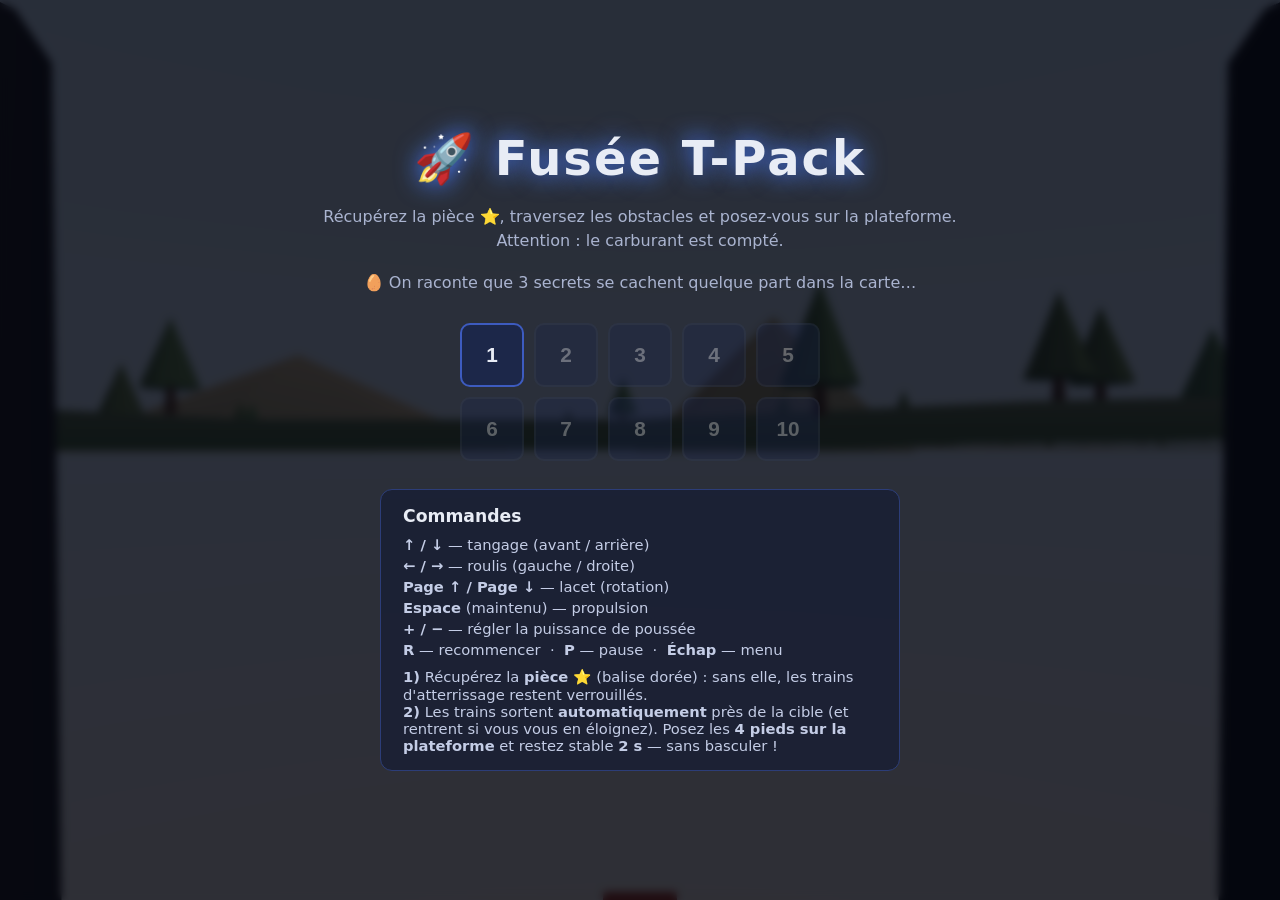
==== Fusee-T-Pack.html @ edaa75f3 "Relief léger du terrain + texture d'eau animée sur les lacs - Sol vallonné : collines douces analyti" ====
<!DOCTYPE html>
<html lang="fr">
<head>
  <meta charset="UTF-8" />
  <meta name="viewport" content="width=device-width, initial-scale=1.0" />
  <title>Fusée T-Pack — Atterrissage</title>
  <link rel="icon" href="data:image/svg+xml,<svg xmlns=%22http://www.w3.org/2000/svg%22 viewBox=%220 0 100 100%22><text y=%22.9em%22 font-size=%2290%22>🚀</text></svg>" />
  <style>
* { margin: 0; padding: 0; box-sizing: border-box; }

html, body {
  width: 100%; height: 100%;
  overflow: hidden;
  background: #0b0e1a;
  color: #e8ecf5;
  font-family: "Segoe UI", system-ui, sans-serif;
  user-select: none;
}

#scene { position: fixed; inset: 0; display: block; }

.hidden { display: none !important; }

/* ===== Écrans (menu, overlay) ===== */
.screen {
  position: fixed; inset: 0;
  display: flex; flex-direction: column;
  align-items: center; justify-content: center;
  gap: 18px;
  background: rgba(6, 8, 18, 0.82);
  backdrop-filter: blur(4px);
  text-align: center;
  z-index: 10;
  padding: 24px;
}

.screen h1 { font-size: 3rem; letter-spacing: 2px; text-shadow: 0 0 24px #4a7dff; }
.screen h2 { font-size: 2.2rem; }
.subtitle { color: #aab4d0; line-height: 1.5; }

#level-grid {
  display: grid;
  grid-template-columns: repeat(5, 64px);
  gap: 10px;
  margin: 10px 0;
}

#level-grid button {
  width: 64px; height: 64px;
  font-size: 1.3rem; font-weight: bold;
  color: #e8ecf5;
  background: #1c2749;
  border: 2px solid #3d5bbf;
  border-radius: 10px;
  cursor: pointer;
  transition: transform .1s, background .15s;
}
#level-grid button:hover:not(:disabled) { background: #2c3d78; transform: scale(1.08); }
#level-grid button:disabled { opacity: 0.35; cursor: not-allowed; border-color: #333c58; }
#level-grid button.done { border-color: #3dbf6e; background: #16341f; }

.help {
  max-width: 520px;
  background: rgba(20, 26, 50, 0.7);
  border: 1px solid #2c3d78;
  border-radius: 12px;
  padding: 16px 22px;
  text-align: left;
  font-size: 0.92rem;
  color: #c4cde6;
}
.help h3 { margin-bottom: 8px; color: #e8ecf5; }
.help ul { list-style: none; margin-bottom: 8px; }
.help li { padding: 2px 0; }

#overlay-buttons { display: flex; gap: 14px; }
#overlay-buttons button {
  padding: 12px 26px;
  font-size: 1.05rem; font-weight: 600;
  color: #fff;
  background: #3d5bbf;
  border: none; border-radius: 10px;
  cursor: pointer;
  transition: background .15s, transform .1s;
}
#overlay-buttons button:hover { background: #5573dd; transform: scale(1.05); }
#overlay-buttons button.secondary { background: #2a3354; }
#overlay-buttons button.secondary:hover { background: #3a4670; }

/* ===== HUD ===== */
#hud { position: fixed; inset: 0; pointer-events: none; z-index: 5; }

#hud-top {
  position: absolute; top: 14px; left: 50%;
  transform: translateX(-50%);
  display: flex; gap: 14px; align-items: baseline;
  background: rgba(10, 14, 30, 0.65);
  border: 1px solid #2c3d78;
  border-radius: 10px;
  padding: 8px 18px;
}
#hud-level { font-weight: 700; font-size: 1.1rem; }
#hud-name { color: #aab4d0; font-style: italic; }

#hud-left {
  position: absolute; left: 16px; bottom: 16px;
  display: flex; flex-direction: column; gap: 10px;
  background: rgba(10, 14, 30, 0.65);
  border: 1px solid #2c3d78;
  border-radius: 10px;
  padding: 12px 16px;
  min-width: 230px;
}
.gauge { display: grid; grid-template-columns: 82px 1fr 52px; align-items: center; gap: 8px; }
.gauge label { font-size: 0.82rem; color: #aab4d0; }
.gauge span { font-size: 0.85rem; text-align: right; font-variant-numeric: tabular-nums; }
.bar {
  height: 14px;
  background: #131a33;
  border: 1px solid #33406b;
  border-radius: 7px;
  overflow: hidden;
}
#fuel-fill { height: 100%; width: 100%; background: linear-gradient(90deg, #3dbf6e, #8fe06a); transition: width .1s linear; }
#fuel-fill.low { background: linear-gradient(90deg, #d94040, #ff7b4a); }
#throttle-fill { height: 100%; width: 100%; background: linear-gradient(90deg, #4a7dff, #7fb0ff); }

#hud-right {
  position: absolute; right: 16px; bottom: 16px;
  display: flex; flex-direction: column; gap: 4px;
  background: rgba(10, 14, 30, 0.65);
  border: 1px solid #2c3d78;
  border-radius: 10px;
  padding: 12px 16px;
  min-width: 230px;
}
.stat { display: flex; justify-content: space-between; gap: 16px; font-size: 0.9rem; }
.stat label { color: #aab4d0; }
.stat span { font-variant-numeric: tabular-nums; }
.stat span.ok { color: #6fe08a; }
.stat span.bad { color: #ff7b6b; }

#stab {
  position: absolute;
  bottom: 100px; left: 50%;
  transform: translateX(-50%);
  background: rgba(10, 14, 30, 0.72);
  border: 1px solid #3dbf6e;
  border-radius: 10px;
  padding: 10px 24px;
  font-size: 1.1rem;
  font-weight: 600;
  color: #6fe08a;
  white-space: nowrap;
}
#stab.warn { border-color: #ffb84a; color: #ffd24a; }

/* Toast : pièce ramassée, secrets découverts */
#toast {
  position: absolute;
  top: 76px; left: 50%;
  transform: translateX(-50%);
  background: rgba(20, 16, 40, 0.85);
  border: 2px solid #ffd24a;
  border-radius: 14px;
  padding: 14px 30px;
  font-size: 1.15rem;
  font-weight: 700;
  color: #ffe9ad;
  white-space: nowrap;
  box-shadow: 0 0 30px rgba(255, 210, 74, 0.35);
}
#toast.pop { animation: toast-pop 0.45s cubic-bezier(0.2, 1.6, 0.4, 1); }
@keyframes toast-pop {
  0% { transform: translateX(-50%) scale(0.4); opacity: 0; }
  100% { transform: translateX(-50%) scale(1); opacity: 1; }
}

</style>
  
</head>
<body>
  <canvas id="scene"></canvas>

  <!-- ===== Menu principal ===== -->
  <div id="menu" class="screen">
    <h1>🚀 Fusée T-Pack</h1>
    <p class="subtitle">Récupérez la pièce ⭐, traversez les obstacles et posez-vous sur la plateforme.<br/>
      Attention : le carburant est compté.</p>
    <p class="subtitle" id="menu-eggs"></p>
    <div id="level-grid"></div>
    <div class="help">
      <h3>Commandes</h3>
      <ul>
        <li><b>↑ / ↓</b> — tangage (avant / arrière)</li>
        <li><b>← / →</b> — roulis (gauche / droite)</li>
        <li><b>Page ↑ / Page ↓</b> — lacet (rotation)</li>
        <li><b>Espace</b> (maintenu) — propulsion</li>
        <li><b>+ / −</b> — régler la puissance de poussée</li>
        <li><b>R</b> — recommencer &nbsp;·&nbsp; <b>P</b> — pause &nbsp;·&nbsp; <b>Échap</b> — menu</li>
      </ul>
      <p><b>1)</b> Récupérez la <b>pièce ⭐</b> (balise dorée) : sans elle, les trains
        d'atterrissage restent verrouillés.<br/>
        <b>2)</b> Les trains sortent <b>automatiquement</b> près de la cible (et rentrent
        si vous vous en éloignez). Posez les <b>4 pieds sur la plateforme</b> et restez
        stable <b>2 s</b> — sans basculer !</p>
    </div>
  </div>

  <!-- ===== HUD ===== -->
  <div id="hud" class="hidden">
    <div id="hud-top">
      <span id="hud-level">Niveau 1/10</span>
      <span id="hud-name"></span>
    </div>
    <div id="hud-left">
      <div class="gauge">
        <label>Carburant</label>
        <div class="bar"><div id="fuel-fill"></div></div>
        <span id="fuel-txt">100</span>
      </div>
      <div class="gauge">
        <label>Poussée</label>
        <div class="bar"><div id="throttle-fill"></div></div>
        <span id="throttle-txt">100 %</span>
      </div>
    </div>
    <div id="hud-right">
      <div class="stat"><label>Altitude</label><span id="stat-alt">0 m</span></div>
      <div class="stat"><label>V. verticale</label><span id="stat-vs">0.0 m/s</span></div>
      <div class="stat"><label>V. horizontale</label><span id="stat-hs">0.0 m/s</span></div>
      <div class="stat"><label>Inclinaison</label><span id="stat-tilt">0°</span></div>
      <div class="stat"><label>Distance plateforme</label><span id="stat-dist">0 m</span></div>
      <div class="stat"><label>Pièce</label><span id="stat-piece">À récupérer ⭐</span></div>
      <div class="stat"><label>Trains d'atterrissage</label><span id="stat-legs">Verrouillés 🔒</span></div>
    </div>
    <div id="stab" class="hidden"></div>
    <div id="toast" class="hidden"></div>
  </div>

  <!-- ===== Superposition (prêt / victoire / crash / pause) ===== -->
  <div id="overlay" class="screen hidden">
    <h2 id="overlay-title"></h2>
    <p id="overlay-text"></p>
    <div id="overlay-buttons"></div>
  </div>

  <script>
(()=>{var eu=1,ld=2,Mn=3,Nn=0,yt=1,tu=2;var ic=2;var ti=100;var Uo=204,Do=205;var nu=0,cd=1,hd=2,Un=0,ud=1,dd=2,pd=3,md=4,fd=5,gd=6,vd=7;var iu=300,qi=301,Yi=302,No=303,Oo=304,Ra=306,Nr=1e3,Or=1001,Fo=1002,Ht=1003,_d=1004;var ps=1005;var hn=1006,Qa=1007;var Gi=1008;var bn=1009,ru=1010,su=1011,Fr=1012,rc=1013,si=1014,un=1015,Kr=1016,sc=1017,ac=1018,Zi=1020,au=35902,ou=1021,lu=1022,en=1023,cu=1024,hu=1025,Br=1026,Ji=1027,oc=1028,lc=1029,uu=1030,cc=1031;var hc=1033,Xs=33776,js=33777,qs=33778,Ys=33779,Bo=35840,zo=35841,Ho=35842,ko=35843,Go=36196,Vo=37492,Wo=37496,Xo=37808,jo=37809,qo=37810,Yo=37811,Zo=37812,Jo=37813,Ko=37814,$o=37815,Qo=37816,el=37817,tl=37818,nl=37819,il=37820,rl=37821,Zs=36492,sl=36494,al=36495,du=36283,ol=36284,ll=36285,cl=36286;var Js=2300,hl=2301,eo=2302,jc=2400,qc=2401,Yc=2402;var Hi="",zt="srgb",Bn="srgb-linear",uc="display-p3",Ca="display-p3-linear",Ks="linear",Xe="srgb",$s="rec709",Qs="p3";var bi=7680;var pu=515;var Zc=35044;var Jc="300 es",Ki=2e3,ea=2001,On=class{addEventListener(e,t){this._listeners===void 0&&(this._listeners={});let n=this._listeners;n[e]===void 0&&(n[e]=[]),n[e].indexOf(t)===-1&&n[e].push(t)}hasEventListener(e,t){if(this._listeners===void 0)return!1;let n=this._listeners;return n[e]!==void 0&&n[e].indexOf(t)!==-1}removeEventListener(e,t){if(this._listeners===void 0)return;let n=this._listeners[e];if(n!==void 0){let i=n.indexOf(t);i!==-1&&n.splice(i,1)}}dispatchEvent(e){if(this._listeners===void 0)return;let t=this._listeners[e.type];if(t!==void 0){e.target=this;let n=t.slice(0);for(let i=0,s=n.length;i<s;i++)n[i].call(this,e);e.target=null}}},gt=["00","01","02","03","04","05","06","07","08","09","0a","0b","0c","0d","0e","0f","10","11","12","13","14","15","16","17","18","19","1a","1b","1c","1d","1e","1f","20","21","22","23","24","25","26","27","28","29","2a","2b","2c","2d","2e","2f","30","31","32","33","34","35","36","37","38","39","3a","3b","3c","3d","3e","3f","40","41","42","43","44","45","46","47","48","49","4a","4b","4c","4d","4e","4f","50","51","52","53","54","55","56","57","58","59","5a","5b","5c","5d","5e","5f","60","61","62","63","64","65","66","67","68","69","6a","6b","6c","6d","6e","6f","70","71","72","73","74","75","76","77","78","79","7a","7b","7c","7d","7e","7f","80","81","82","83","84","85","86","87","88","89","8a","8b","8c","8d","8e","8f","90","91","92","93","94","95","96","97","98","99","9a","9b","9c","9d","9e","9f","a0","a1","a2","a3","a4","a5","a6","a7","a8","a9","aa","ab","ac","ad","ae","af","b0","b1","b2","b3","b4","b5","b6","b7","b8","b9","ba","bb","bc","bd","be","bf","c0","c1","c2","c3","c4","c5","c6","c7","c8","c9","ca","cb","cc","cd","ce","cf","d0","d1","d2","d3","d4","d5","d6","d7","d8","d9","da","db","dc","dd","de","df","e0","e1","e2","e3","e4","e5","e6","e7","e8","e9","ea","eb","ec","ed","ee","ef","f0","f1","f2","f3","f4","f5","f6","f7","f8","f9","fa","fb","fc","fd","fe","ff"],Kc=1234567,Wi=Math.PI/180,zr=180/Math.PI;function di(){let r=4294967295*Math.random()|0,e=4294967295*Math.random()|0,t=4294967295*Math.random()|0,n=4294967295*Math.random()|0;return(gt[255&r]+gt[r>>8&255]+gt[r>>16&255]+gt[r>>24&255]+"-"+gt[255&e]+gt[e>>8&255]+"-"+gt[e>>16&15|64]+gt[e>>24&255]+"-"+gt[63&t|128]+gt[t>>8&255]+"-"+gt[t>>16&255]+gt[t>>24&255]+gt[255&n]+gt[n>>8&255]+gt[n>>16&255]+gt[n>>24&255]).toLowerCase()}function dt(r,e,t){return Math.max(e,Math.min(t,r))}function ul(r,e){return(r%e+e)%e}function Lr(r,e,t){return(1-t)*r+t*e}function ki(r,e){switch(e.constructor){case Float32Array:return r;case Uint32Array:return r/4294967295;case Uint16Array:return r/65535;case Uint8Array:return r/255;case Int32Array:return Math.max(r/2147483647,-1);case Int16Array:return Math.max(r/32767,-1);case Int8Array:return Math.max(r/127,-1);default:throw new Error("Invalid component type.")}}function bt(r,e){switch(e.constructor){case Float32Array:return r;case Uint32Array:return Math.round(4294967295*r);case Uint16Array:return Math.round(65535*r);case Uint8Array:return Math.round(255*r);case Int32Array:return Math.round(2147483647*r);case Int16Array:return Math.round(32767*r);case Int8Array:return Math.round(127*r);default:throw new Error("Invalid component type.")}}var $r={DEG2RAD:Wi,RAD2DEG:zr,generateUUID:di,clamp:dt,euclideanModulo:ul,mapLinear:function(r,e,t,n,i){return n+(r-e)*(i-n)/(t-e)},inverseLerp:function(r,e,t){return r!==e?(t-r)/(e-r):0},lerp:Lr,damp:function(r,e,t,n){return Lr(r,e,1-Math.exp(-t*n))},pingpong:function(r,e=1){return e-Math.abs(ul(r,2*e)-e)},smoothstep:function(r,e,t){return r<=e?0:r>=t?1:(r=(r-e)/(t-e))*r*(3-2*r)},smootherstep:function(r,e,t){return r<=e?0:r>=t?1:(r=(r-e)/(t-e))*r*r*(r*(6*r-15)+10)},randInt:function(r,e){return r+Math.floor(Math.random()*(e-r+1))},randFloat:function(r,e){return r+Math.random()*(e-r)},randFloatSpread:function(r){return r*(.5-Math.random())},seededRandom:function(r){r!==void 0&&(Kc=r);let e=Kc+=1831565813;return e=Math.imul(e^e>>>15,1|e),e^=e+Math.imul(e^e>>>7,61|e),((e^e>>>14)>>>0)/4294967296},degToRad:function(r){return r*Wi},radToDeg:function(r){return r*zr},isPowerOfTwo:function(r){return(r&r-1)==0&&r!==0},ceilPowerOfTwo:function(r){return Math.pow(2,Math.ceil(Math.log(r)/Math.LN2))},floorPowerOfTwo:function(r){return Math.pow(2,Math.floor(Math.log(r)/Math.LN2))},setQuaternionFromProperEuler:function(r,e,t,n,i){let s=Math.cos,a=Math.sin,o=s(t/2),l=a(t/2),c=s((e+n)/2),h=a((e+n)/2),u=s((e-n)/2),d=a((e-n)/2),p=s((n-e)/2),f=a((n-e)/2);switch(i){case"XYX":r.set(o*h,l*u,l*d,o*c);break;case"YZY":r.set(l*d,o*h,l*u,o*c);break;case"ZXZ":r.set(l*u,l*d,o*h,o*c);break;case"XZX":r.set(o*h,l*f,l*p,o*c);break;case"YXY":r.set(l*p,o*h,l*f,o*c);break;case"ZYZ":r.set(l*f,l*p,o*h,o*c);break;default:console.warn("THREE.MathUtils: .setQuaternionFromProperEuler() encountered an unknown order: "+i)}},normalize:bt,denormalize:ki},ne=class r{constructor(e=0,t=0){r.prototype.isVector2=!0,this.x=e,this.y=t}get width(){return this.x}set width(e){this.x=e}get height(){return this.y}set height(e){this.y=e}set(e,t){return this.x=e,this.y=t,this}setScalar(e){return this.x=e,this.y=e,this}setX(e){return this.x=e,this}setY(e){return this.y=e,this}setComponent(e,t){switch(e){case 0:this.x=t;break;case 1:this.y=t;break;default:throw new Error("index is out of range: "+e)}return this}getComponent(e){switch(e){case 0:return this.x;case 1:return this.y;default:throw new Error("index is out of range: "+e)}}clone(){return new this.constructor(this.x,this.y)}copy(e){return this.x=e.x,this.y=e.y,this}add(e){return this.x+=e.x,this.y+=e.y,this}addScalar(e){return this.x+=e,this.y+=e,this}addVectors(e,t){return this.x=e.x+t.x,this.y=e.y+t.y,this}addScaledVector(e,t){return this.x+=e.x*t,this.y+=e.y*t,this}sub(e){return this.x-=e.x,this.y-=e.y,this}subScalar(e){return this.x-=e,this.y-=e,this}subVectors(e,t){return this.x=e.x-t.x,this.y=e.y-t.y,this}multiply(e){return this.x*=e.x,this.y*=e.y,this}multiplyScalar(e){return this.x*=e,this.y*=e,this}divide(e){return this.x/=e.x,this.y/=e.y,this}divideScalar(e){return this.multiplyScalar(1/e)}applyMatrix3(e){let t=this.x,n=this.y,i=e.elements;return this.x=i[0]*t+i[3]*n+i[6],this.y=i[1]*t+i[4]*n+i[7],this}min(e){return this.x=Math.min(this.x,e.x),this.y=Math.min(this.y,e.y),this}max(e){return this.x=Math.max(this.x,e.x),this.y=Math.max(this.y,e.y),this}clamp(e,t){return this.x=Math.max(e.x,Math.min(t.x,this.x)),this.y=Math.max(e.y,Math.min(t.y,this.y)),this}clampScalar(e,t){return this.x=Math.max(e,Math.min(t,this.x)),this.y=Math.max(e,Math.min(t,this.y)),this}clampLength(e,t){let n=this.length();return this.divideScalar(n||1).multiplyScalar(Math.max(e,Math.min(t,n)))}floor(){return this.x=Math.floor(this.x),this.y=Math.floor(this.y),this}ceil(){return this.x=Math.ceil(this.x),this.y=Math.ceil(this.y),this}round(){return this.x=Math.round(this.x),this.y=Math.round(this.y),this}roundToZero(){return this.x=Math.trunc(this.x),this.y=Math.trunc(this.y),this}negate(){return this.x=-this.x,this.y=-this.y,this}dot(e){return this.x*e.x+this.y*e.y}cross(e){return this.x*e.y-this.y*e.x}lengthSq(){return this.x*this.x+this.y*this.y}length(){return Math.sqrt(this.x*this.x+this.y*this.y)}manhattanLength(){return Math.abs(this.x)+Math.abs(this.y)}normalize(){return this.divideScalar(this.length()||1)}angle(){return Math.atan2(-this.y,-this.x)+Math.PI}angleTo(e){let t=Math.sqrt(this.lengthSq()*e.lengthSq());if(t===0)return Math.PI/2;let n=this.dot(e)/t;return Math.acos(dt(n,-1,1))}distanceTo(e){return Math.sqrt(this.distanceToSquared(e))}distanceToSquared(e){let t=this.x-e.x,n=this.y-e.y;return t*t+n*n}manhattanDistanceTo(e){return Math.abs(this.x-e.x)+Math.abs(this.y-e.y)}setLength(e){return this.normalize().multiplyScalar(e)}lerp(e,t){return this.x+=(e.x-this.x)*t,this.y+=(e.y-this.y)*t,this}lerpVectors(e,t,n){return this.x=e.x+(t.x-e.x)*n,this.y=e.y+(t.y-e.y)*n,this}equals(e){return e.x===this.x&&e.y===this.y}fromArray(e,t=0){return this.x=e[t],this.y=e[t+1],this}toArray(e=[],t=0){return e[t]=this.x,e[t+1]=this.y,e}fromBufferAttribute(e,t){return this.x=e.getX(t),this.y=e.getY(t),this}rotateAround(e,t){let n=Math.cos(t),i=Math.sin(t),s=this.x-e.x,a=this.y-e.y;return this.x=s*n-a*i+e.x,this.y=s*i+a*n+e.y,this}random(){return this.x=Math.random(),this.y=Math.random(),this}*[Symbol.iterator](){yield this.x,yield this.y}},Ce=class r{constructor(e,t,n,i,s,a,o,l,c){r.prototype.isMatrix3=!0,this.elements=[1,0,0,0,1,0,0,0,1],e!==void 0&&this.set(e,t,n,i,s,a,o,l,c)}set(e,t,n,i,s,a,o,l,c){let h=this.elements;return h[0]=e,h[1]=i,h[2]=o,h[3]=t,h[4]=s,h[5]=l,h[6]=n,h[7]=a,h[8]=c,this}identity(){return this.set(1,0,0,0,1,0,0,0,1),this}copy(e){let t=this.elements,n=e.elements;return t[0]=n[0],t[1]=n[1],t[2]=n[2],t[3]=n[3],t[4]=n[4],t[5]=n[5],t[6]=n[6],t[7]=n[7],t[8]=n[8],this}extractBasis(e,t,n){return e.setFromMatrix3Column(this,0),t.setFromMatrix3Column(this,1),n.setFromMatrix3Column(this,2),this}setFromMatrix4(e){let t=e.elements;return this.set(t[0],t[4],t[8],t[1],t[5],t[9],t[2],t[6],t[10]),this}multiply(e){return this.multiplyMatrices(this,e)}premultiply(e){return this.multiplyMatrices(e,this)}multiplyMatrices(e,t){let n=e.elements,i=t.elements,s=this.elements,a=n[0],o=n[3],l=n[6],c=n[1],h=n[4],u=n[7],d=n[2],p=n[5],f=n[8],_=i[0],m=i[3],x=i[6],v=i[1],g=i[4],S=i[7],A=i[2],M=i[5],w=i[8];return s[0]=a*_+o*v+l*A,s[3]=a*m+o*g+l*M,s[6]=a*x+o*S+l*w,s[1]=c*_+h*v+u*A,s[4]=c*m+h*g+u*M,s[7]=c*x+h*S+u*w,s[2]=d*_+p*v+f*A,s[5]=d*m+p*g+f*M,s[8]=d*x+p*S+f*w,this}multiplyScalar(e){let t=this.elements;return t[0]*=e,t[3]*=e,t[6]*=e,t[1]*=e,t[4]*=e,t[7]*=e,t[2]*=e,t[5]*=e,t[8]*=e,this}determinant(){let e=this.elements,t=e[0],n=e[1],i=e[2],s=e[3],a=e[4],o=e[5],l=e[6],c=e[7],h=e[8];return t*a*h-t*o*c-n*s*h+n*o*l+i*s*c-i*a*l}invert(){let e=this.elements,t=e[0],n=e[1],i=e[2],s=e[3],a=e[4],o=e[5],l=e[6],c=e[7],h=e[8],u=h*a-o*c,d=o*l-h*s,p=c*s-a*l,f=t*u+n*d+i*p;if(f===0)return this.set(0,0,0,0,0,0,0,0,0);let _=1/f;return e[0]=u*_,e[1]=(i*c-h*n)*_,e[2]=(o*n-i*a)*_,e[3]=d*_,e[4]=(h*t-i*l)*_,e[5]=(i*s-o*t)*_,e[6]=p*_,e[7]=(n*l-c*t)*_,e[8]=(a*t-n*s)*_,this}transpose(){let e,t=this.elements;return e=t[1],t[1]=t[3],t[3]=e,e=t[2],t[2]=t[6],t[6]=e,e=t[5],t[5]=t[7],t[7]=e,this}getNormalMatrix(e){return this.setFromMatrix4(e).invert().transpose()}transposeIntoArray(e){let t=this.elements;return e[0]=t[0],e[1]=t[3],e[2]=t[6],e[3]=t[1],e[4]=t[4],e[5]=t[7],e[6]=t[2],e[7]=t[5],e[8]=t[8],this}setUvTransform(e,t,n,i,s,a,o){let l=Math.cos(s),c=Math.sin(s);return this.set(n*l,n*c,-n*(l*a+c*o)+a+e,-i*c,i*l,-i*(-c*a+l*o)+o+t,0,0,1),this}scale(e,t){return this.premultiply(to.makeScale(e,t)),this}rotate(e){return this.premultiply(to.makeRotation(-e)),this}translate(e,t){return this.premultiply(to.makeTranslation(e,t)),this}makeTranslation(e,t){return e.isVector2?this.set(1,0,e.x,0,1,e.y,0,0,1):this.set(1,0,e,0,1,t,0,0,1),this}makeRotation(e){let t=Math.cos(e),n=Math.sin(e);return this.set(t,-n,0,n,t,0,0,0,1),this}makeScale(e,t){return this.set(e,0,0,0,t,0,0,0,1),this}equals(e){let t=this.elements,n=e.elements;for(let i=0;i<9;i++)if(t[i]!==n[i])return!1;return!0}fromArray(e,t=0){for(let n=0;n<9;n++)this.elements[n]=e[n+t];return this}toArray(e=[],t=0){let n=this.elements;return e[t]=n[0],e[t+1]=n[1],e[t+2]=n[2],e[t+3]=n[3],e[t+4]=n[4],e[t+5]=n[5],e[t+6]=n[6],e[t+7]=n[7],e[t+8]=n[8],e}clone(){return new this.constructor().fromArray(this.elements)}},to=new Ce;function mu(r){for(let e=r.length-1;e>=0;--e)if(r[e]>=65535)return!0;return!1}function ta(r){return document.createElementNS("http://www.w3.org/1999/xhtml",r)}function xd(){let r=ta("canvas");return r.style.display="block",r}var $c={};function fu(r){r in $c||($c[r]=!0,console.warn(r))}var Qc=new Ce().set(.8224621,.177538,0,.0331941,.9668058,0,.0170827,.0723974,.9105199),eh=new Ce().set(1.2249401,-.2249404,0,-.0420569,1.0420571,0,-.0196376,-.0786361,1.0982735),ms={[Bn]:{transfer:Ks,primaries:$s,toReference:r=>r,fromReference:r=>r},[zt]:{transfer:Xe,primaries:$s,toReference:r=>r.convertSRGBToLinear(),fromReference:r=>r.convertLinearToSRGB()},[Ca]:{transfer:Ks,primaries:Qs,toReference:r=>r.applyMatrix3(eh),fromReference:r=>r.applyMatrix3(Qc)},[uc]:{transfer:Xe,primaries:Qs,toReference:r=>r.convertSRGBToLinear().applyMatrix3(eh),fromReference:r=>r.applyMatrix3(Qc).convertLinearToSRGB()}},yd=new Set([Bn,Ca]),He={enabled:!0,_workingColorSpace:Bn,get workingColorSpace(){return this._workingColorSpace},set workingColorSpace(r){if(!yd.has(r))throw new Error(`Unsupported working color space, "${r}".`);this._workingColorSpace=r},convert:function(r,e,t){if(this.enabled===!1||e===t||!e||!t)return r;let n=ms[e].toReference;return(0,ms[t].fromReference)(n(r))},fromWorkingColorSpace:function(r,e){return this.convert(r,this._workingColorSpace,e)},toWorkingColorSpace:function(r,e){return this.convert(r,e,this._workingColorSpace)},getPrimaries:function(r){return ms[r].primaries},getTransfer:function(r){return r===Hi?Ks:ms[r].transfer}};function Xi(r){return r<.04045?.0773993808*r:Math.pow(.9478672986*r+.0521327014,2.4)}function no(r){return r<.0031308?12.92*r:1.055*Math.pow(r,.41666)-.055}var Ei,dl=class{static getDataURL(e){if(/^data:/i.test(e.src)||typeof HTMLCanvasElement>"u")return e.src;let t;if(e instanceof HTMLCanvasElement)t=e;else{Ei===void 0&&(Ei=ta("canvas")),Ei.width=e.width,Ei.height=e.height;let n=Ei.getContext("2d");e instanceof ImageData?n.putImageData(e,0,0):n.drawImage(e,0,0,e.width,e.height),t=Ei}return t.width>2048||t.height>2048?(console.warn("THREE.ImageUtils.getDataURL: Image converted to jpg for performance reasons",e),t.toDataURL("image/jpeg",.6)):t.toDataURL("image/png")}static sRGBToLinear(e){if(typeof HTMLImageElement<"u"&&e instanceof HTMLImageElement||typeof HTMLCanvasElement<"u"&&e instanceof HTMLCanvasElement||typeof ImageBitmap<"u"&&e instanceof ImageBitmap){let t=ta("canvas");t.width=e.width,t.height=e.height;let n=t.getContext("2d");n.drawImage(e,0,0,e.width,e.height);let i=n.getImageData(0,0,e.width,e.height),s=i.data;for(let a=0;a<s.length;a++)s[a]=255*Xi(s[a]/255);return n.putImageData(i,0,0),t}if(e.data){let t=e.data.slice(0);for(let n=0;n<t.length;n++)t instanceof Uint8Array||t instanceof Uint8ClampedArray?t[n]=Math.floor(255*Xi(t[n]/255)):t[n]=Xi(t[n]);return{data:t,width:e.width,height:e.height}}return console.warn("THREE.ImageUtils.sRGBToLinear(): Unsupported image type. No color space conversion applied."),e}},Md=0,na=class{constructor(e=null){this.isSource=!0,Object.defineProperty(this,"id",{value:Md++}),this.uuid=di(),this.data=e,this.dataReady=!0,this.version=0}set needsUpdate(e){e===!0&&this.version++}toJSON(e){let t=e===void 0||typeof e=="string";if(!t&&e.images[this.uuid]!==void 0)return e.images[this.uuid];let n={uuid:this.uuid,url:""},i=this.data;if(i!==null){let s;if(Array.isArray(i)){s=[];for(let a=0,o=i.length;a<o;a++)i[a].isDataTexture?s.push(io(i[a].image)):s.push(io(i[a]))}else s=io(i);n.url=s}return t||(e.images[this.uuid]=n),n}};function io(r){return typeof HTMLImageElement<"u"&&r instanceof HTMLImageElement||typeof HTMLCanvasElement<"u"&&r instanceof HTMLCanvasElement||typeof ImageBitmap<"u"&&r instanceof ImageBitmap?dl.getDataURL(r):r.data?{data:Array.from(r.data),width:r.width,height:r.height,type:r.data.constructor.name}:(console.warn("THREE.Texture: Unable to serialize Texture."),{})}var Sd=0,Rt=class r extends On{constructor(e=r.DEFAULT_IMAGE,t=r.DEFAULT_MAPPING,n=1001,i=1001,s=1006,a=1008,o=en,l=bn,c=r.DEFAULT_ANISOTROPY,h=""){super(),this.isTexture=!0,Object.defineProperty(this,"id",{value:Sd++}),this.uuid=di(),this.name="",this.source=new na(e),this.mipmaps=[],this.mapping=t,this.channel=0,this.wrapS=n,this.wrapT=i,this.magFilter=s,this.minFilter=a,this.anisotropy=c,this.format=o,this.internalFormat=null,this.type=l,this.offset=new ne(0,0),this.repeat=new ne(1,1),this.center=new ne(0,0),this.rotation=0,this.matrixAutoUpdate=!0,this.matrix=new Ce,this.generateMipmaps=!0,this.premultiplyAlpha=!1,this.flipY=!0,this.unpackAlignment=4,this.colorSpace=h,this.userData={},this.version=0,this.onUpdate=null,this.isRenderTargetTexture=!1,this.pmremVersion=0}get image(){return this.source.data}set image(e=null){this.source.data=e}updateMatrix(){this.matrix.setUvTransform(this.offset.x,this.offset.y,this.repeat.x,this.repeat.y,this.rotation,this.center.x,this.center.y)}clone(){return new this.constructor().copy(this)}copy(e){return this.name=e.name,this.source=e.source,this.mipmaps=e.mipmaps.slice(0),this.mapping=e.mapping,this.channel=e.channel,this.wrapS=e.wrapS,this.wrapT=e.wrapT,this.magFilter=e.magFilter,this.minFilter=e.minFilter,this.anisotropy=e.anisotropy,this.format=e.format,this.internalFormat=e.internalFormat,this.type=e.type,this.offset.copy(e.offset),this.repeat.copy(e.repeat),this.center.copy(e.center),this.rotation=e.rotation,this.matrixAutoUpdate=e.matrixAutoUpdate,this.matrix.copy(e.matrix),this.generateMipmaps=e.generateMipmaps,this.premultiplyAlpha=e.premultiplyAlpha,this.flipY=e.flipY,this.unpackAlignment=e.unpackAlignment,this.colorSpace=e.colorSpace,this.userData=JSON.parse(JSON.stringify(e.userData)),this.needsUpdate=!0,this}toJSON(e){let t=e===void 0||typeof e=="string";if(!t&&e.textures[this.uuid]!==void 0)return e.textures[this.uuid];let n={metadata:{version:4.6,type:"Texture",generator:"Texture.toJSON"},uuid:this.uuid,name:this.name,image:this.source.toJSON(e).uuid,mapping:this.mapping,channel:this.channel,repeat:[this.repeat.x,this.repeat.y],offset:[this.offset.x,this.offset.y],center:[this.center.x,this.center.y],rotation:this.rotation,wrap:[this.wrapS,this.wrapT],format:this.format,internalFormat:this.internalFormat,type:this.type,colorSpace:this.colorSpace,minFilter:this.minFilter,magFilter:this.magFilter,anisotropy:this.anisotropy,flipY:this.flipY,generateMipmaps:this.generateMipmaps,premultiplyAlpha:this.premultiplyAlpha,unpackAlignment:this.unpackAlignment};return Object.keys(this.userData).length>0&&(n.userData=this.userData),t||(e.textures[this.uuid]=n),n}dispose(){this.dispatchEvent({type:"dispose"})}transformUv(e){if(this.mapping!==iu)return e;if(e.applyMatrix3(this.matrix),e.x<0||e.x>1)switch(this.wrapS){case Nr:e.x=e.x-Math.floor(e.x);break;case Or:e.x=e.x<0?0:1;break;case Fo:Math.abs(Math.floor(e.x)%2)===1?e.x=Math.ceil(e.x)-e.x:e.x=e.x-Math.floor(e.x)}if(e.y<0||e.y>1)switch(this.wrapT){case Nr:e.y=e.y-Math.floor(e.y);break;case Or:e.y=e.y<0?0:1;break;case Fo:Math.abs(Math.floor(e.y)%2)===1?e.y=Math.ceil(e.y)-e.y:e.y=e.y-Math.floor(e.y)}return this.flipY&&(e.y=1-e.y),e}set needsUpdate(e){e===!0&&(this.version++,this.source.needsUpdate=!0)}set needsPMREMUpdate(e){e===!0&&this.pmremVersion++}};Rt.DEFAULT_IMAGE=null,Rt.DEFAULT_MAPPING=iu,Rt.DEFAULT_ANISOTROPY=1;var Ge=class r{constructor(e=0,t=0,n=0,i=1){r.prototype.isVector4=!0,this.x=e,this.y=t,this.z=n,this.w=i}get width(){return this.z}set width(e){this.z=e}get height(){return this.w}set height(e){this.w=e}set(e,t,n,i){return this.x=e,this.y=t,this.z=n,this.w=i,this}setScalar(e){return this.x=e,this.y=e,this.z=e,this.w=e,this}setX(e){return this.x=e,this}setY(e){return this.y=e,this}setZ(e){return this.z=e,this}setW(e){return this.w=e,this}setComponent(e,t){switch(e){case 0:this.x=t;break;case 1:this.y=t;break;case 2:this.z=t;break;case 3:this.w=t;break;default:throw new Error("index is out of range: "+e)}return this}getComponent(e){switch(e){case 0:return this.x;case 1:return this.y;case 2:return this.z;case 3:return this.w;default:throw new Error("index is out of range: "+e)}}clone(){return new this.constructor(this.x,this.y,this.z,this.w)}copy(e){return this.x=e.x,this.y=e.y,this.z=e.z,this.w=e.w!==void 0?e.w:1,this}add(e){return this.x+=e.x,this.y+=e.y,this.z+=e.z,this.w+=e.w,this}addScalar(e){return this.x+=e,this.y+=e,this.z+=e,this.w+=e,this}addVectors(e,t){return this.x=e.x+t.x,this.y=e.y+t.y,this.z=e.z+t.z,this.w=e.w+t.w,this}addScaledVector(e,t){return this.x+=e.x*t,this.y+=e.y*t,this.z+=e.z*t,this.w+=e.w*t,this}sub(e){return this.x-=e.x,this.y-=e.y,this.z-=e.z,this.w-=e.w,this}subScalar(e){return this.x-=e,this.y-=e,this.z-=e,this.w-=e,this}subVectors(e,t){return this.x=e.x-t.x,this.y=e.y-t.y,this.z=e.z-t.z,this.w=e.w-t.w,this}multiply(e){return this.x*=e.x,this.y*=e.y,this.z*=e.z,this.w*=e.w,this}multiplyScalar(e){return this.x*=e,this.y*=e,this.z*=e,this.w*=e,this}applyMatrix4(e){let t=this.x,n=this.y,i=this.z,s=this.w,a=e.elements;return this.x=a[0]*t+a[4]*n+a[8]*i+a[12]*s,this.y=a[1]*t+a[5]*n+a[9]*i+a[13]*s,this.z=a[2]*t+a[6]*n+a[10]*i+a[14]*s,this.w=a[3]*t+a[7]*n+a[11]*i+a[15]*s,this}divideScalar(e){return this.multiplyScalar(1/e)}setAxisAngleFromQuaternion(e){this.w=2*Math.acos(e.w);let t=Math.sqrt(1-e.w*e.w);return t<1e-4?(this.x=1,this.y=0,this.z=0):(this.x=e.x/t,this.y=e.y/t,this.z=e.z/t),this}setAxisAngleFromRotationMatrix(e){let t,n,i,s,l=e.elements,c=l[0],h=l[4],u=l[8],d=l[1],p=l[5],f=l[9],_=l[2],m=l[6],x=l[10];if(Math.abs(h-d)<.01&&Math.abs(u-_)<.01&&Math.abs(f-m)<.01){if(Math.abs(h+d)<.1&&Math.abs(u+_)<.1&&Math.abs(f+m)<.1&&Math.abs(c+p+x-3)<.1)return this.set(1,0,0,0),this;t=Math.PI;let g=(c+1)/2,S=(p+1)/2,A=(x+1)/2,M=(h+d)/4,w=(u+_)/4,N=(f+m)/4;return g>S&&g>A?g<.01?(n=0,i=.707106781,s=.707106781):(n=Math.sqrt(g),i=M/n,s=w/n):S>A?S<.01?(n=.707106781,i=0,s=.707106781):(i=Math.sqrt(S),n=M/i,s=N/i):A<.01?(n=.707106781,i=.707106781,s=0):(s=Math.sqrt(A),n=w/s,i=N/s),this.set(n,i,s,t),this}let v=Math.sqrt((m-f)*(m-f)+(u-_)*(u-_)+(d-h)*(d-h));return Math.abs(v)<.001&&(v=1),this.x=(m-f)/v,this.y=(u-_)/v,this.z=(d-h)/v,this.w=Math.acos((c+p+x-1)/2),this}setFromMatrixPosition(e){let t=e.elements;return this.x=t[12],this.y=t[13],this.z=t[14],this.w=t[15],this}min(e){return this.x=Math.min(this.x,e.x),this.y=Math.min(this.y,e.y),this.z=Math.min(this.z,e.z),this.w=Math.min(this.w,e.w),this}max(e){return this.x=Math.max(this.x,e.x),this.y=Math.max(this.y,e.y),this.z=Math.max(this.z,e.z),this.w=Math.max(this.w,e.w),this}clamp(e,t){return this.x=Math.max(e.x,Math.min(t.x,this.x)),this.y=Math.max(e.y,Math.min(t.y,this.y)),this.z=Math.max(e.z,Math.min(t.z,this.z)),this.w=Math.max(e.w,Math.min(t.w,this.w)),this}clampScalar(e,t){return this.x=Math.max(e,Math.min(t,this.x)),this.y=Math.max(e,Math.min(t,this.y)),this.z=Math.max(e,Math.min(t,this.z)),this.w=Math.max(e,Math.min(t,this.w)),this}clampLength(e,t){let n=this.length();return this.divideScalar(n||1).multiplyScalar(Math.max(e,Math.min(t,n)))}floor(){return this.x=Math.floor(this.x),this.y=Math.floor(this.y),this.z=Math.floor(this.z),this.w=Math.floor(this.w),this}ceil(){return this.x=Math.ceil(this.x),this.y=Math.ceil(this.y),this.z=Math.ceil(this.z),this.w=Math.ceil(this.w),this}round(){return this.x=Math.round(this.x),this.y=Math.round(this.y),this.z=Math.round(this.z),this.w=Math.round(this.w),this}roundToZero(){return this.x=Math.trunc(this.x),this.y=Math.trunc(this.y),this.z=Math.trunc(this.z),this.w=Math.trunc(this.w),this}negate(){return this.x=-this.x,this.y=-this.y,this.z=-this.z,this.w=-this.w,this}dot(e){return this.x*e.x+this.y*e.y+this.z*e.z+this.w*e.w}lengthSq(){return this.x*this.x+this.y*this.y+this.z*this.z+this.w*this.w}length(){return Math.sqrt(this.x*this.x+this.y*this.y+this.z*this.z+this.w*this.w)}manhattanLength(){return Math.abs(this.x)+Math.abs(this.y)+Math.abs(this.z)+Math.abs(this.w)}normalize(){return this.divideScalar(this.length()||1)}setLength(e){return this.normalize().multiplyScalar(e)}lerp(e,t){return this.x+=(e.x-this.x)*t,this.y+=(e.y-this.y)*t,this.z+=(e.z-this.z)*t,this.w+=(e.w-this.w)*t,this}lerpVectors(e,t,n){return this.x=e.x+(t.x-e.x)*n,this.y=e.y+(t.y-e.y)*n,this.z=e.z+(t.z-e.z)*n,this.w=e.w+(t.w-e.w)*n,this}equals(e){return e.x===this.x&&e.y===this.y&&e.z===this.z&&e.w===this.w}fromArray(e,t=0){return this.x=e[t],this.y=e[t+1],this.z=e[t+2],this.w=e[t+3],this}toArray(e=[],t=0){return e[t]=this.x,e[t+1]=this.y,e[t+2]=this.z,e[t+3]=this.w,e}fromBufferAttribute(e,t){return this.x=e.getX(t),this.y=e.getY(t),this.z=e.getZ(t),this.w=e.getW(t),this}random(){return this.x=Math.random(),this.y=Math.random(),this.z=Math.random(),this.w=Math.random(),this}*[Symbol.iterator](){yield this.x,yield this.y,yield this.z,yield this.w}},pl=class extends On{constructor(e=1,t=1,n={}){super(),this.isRenderTarget=!0,this.width=e,this.height=t,this.depth=1,this.scissor=new Ge(0,0,e,t),this.scissorTest=!1,this.viewport=new Ge(0,0,e,t);let i={width:e,height:t,depth:1};n=Object.assign({generateMipmaps:!1,internalFormat:null,minFilter:hn,depthBuffer:!0,stencilBuffer:!1,resolveDepthBuffer:!0,resolveStencilBuffer:!0,depthTexture:null,samples:0,count:1},n);let s=new Rt(i,n.mapping,n.wrapS,n.wrapT,n.magFilter,n.minFilter,n.format,n.type,n.anisotropy,n.colorSpace);s.flipY=!1,s.generateMipmaps=n.generateMipmaps,s.internalFormat=n.internalFormat,this.textures=[];let a=n.count;for(let o=0;o<a;o++)this.textures[o]=s.clone(),this.textures[o].isRenderTargetTexture=!0;this.depthBuffer=n.depthBuffer,this.stencilBuffer=n.stencilBuffer,this.resolveDepthBuffer=n.resolveDepthBuffer,this.resolveStencilBuffer=n.resolveStencilBuffer,this.depthTexture=n.depthTexture,this.samples=n.samples}get texture(){return this.textures[0]}set texture(e){this.textures[0]=e}setSize(e,t,n=1){if(this.width!==e||this.height!==t||this.depth!==n){this.width=e,this.height=t,this.depth=n;for(let i=0,s=this.textures.length;i<s;i++)this.textures[i].image.width=e,this.textures[i].image.height=t,this.textures[i].image.depth=n;this.dispose()}this.viewport.set(0,0,e,t),this.scissor.set(0,0,e,t)}clone(){return new this.constructor().copy(this)}copy(e){this.width=e.width,this.height=e.height,this.depth=e.depth,this.scissor.copy(e.scissor),this.scissorTest=e.scissorTest,this.viewport.copy(e.viewport),this.textures.length=0;for(let n=0,i=e.textures.length;n<i;n++)this.textures[n]=e.textures[n].clone(),this.textures[n].isRenderTargetTexture=!0;let t=Object.assign({},e.texture.image);return this.texture.source=new na(t),this.depthBuffer=e.depthBuffer,this.stencilBuffer=e.stencilBuffer,this.resolveDepthBuffer=e.resolveDepthBuffer,this.resolveStencilBuffer=e.resolveStencilBuffer,e.depthTexture!==null&&(this.depthTexture=e.depthTexture.clone()),this.samples=e.samples,this}dispose(){this.dispatchEvent({type:"dispose"})}},En=class extends pl{constructor(e=1,t=1,n={}){super(e,t,n),this.isWebGLRenderTarget=!0}},ia=class extends Rt{constructor(e=null,t=1,n=1,i=1){super(null),this.isDataArrayTexture=!0,this.image={data:e,width:t,height:n,depth:i},this.magFilter=Ht,this.minFilter=Ht,this.wrapR=Or,this.generateMipmaps=!1,this.flipY=!1,this.unpackAlignment=1,this.layerUpdates=new Set}addLayerUpdate(e){this.layerUpdates.add(e)}clearLayerUpdates(){this.layerUpdates.clear()}};var ml=class extends Rt{constructor(e=null,t=1,n=1,i=1){super(null),this.isData3DTexture=!0,this.image={data:e,width:t,height:n,depth:i},this.magFilter=Ht,this.minFilter=Ht,this.wrapR=Or,this.generateMipmaps=!1,this.flipY=!1,this.unpackAlignment=1}};var Tt=class{constructor(e=0,t=0,n=0,i=1){this.isQuaternion=!0,this._x=e,this._y=t,this._z=n,this._w=i}static slerpFlat(e,t,n,i,s,a,o){let l=n[i+0],c=n[i+1],h=n[i+2],u=n[i+3],d=s[a+0],p=s[a+1],f=s[a+2],_=s[a+3];if(o===0)return e[t+0]=l,e[t+1]=c,e[t+2]=h,void(e[t+3]=u);if(o===1)return e[t+0]=d,e[t+1]=p,e[t+2]=f,void(e[t+3]=_);if(u!==_||l!==d||c!==p||h!==f){let m=1-o,x=l*d+c*p+h*f+u*_,v=x>=0?1:-1,g=1-x*x;if(g>Number.EPSILON){let A=Math.sqrt(g),M=Math.atan2(A,x*v);m=Math.sin(m*M)/A,o=Math.sin(o*M)/A}let S=o*v;if(l=l*m+d*S,c=c*m+p*S,h=h*m+f*S,u=u*m+_*S,m===1-o){let A=1/Math.sqrt(l*l+c*c+h*h+u*u);l*=A,c*=A,h*=A,u*=A}}e[t]=l,e[t+1]=c,e[t+2]=h,e[t+3]=u}static multiplyQuaternionsFlat(e,t,n,i,s,a){let o=n[i],l=n[i+1],c=n[i+2],h=n[i+3],u=s[a],d=s[a+1],p=s[a+2],f=s[a+3];return e[t]=o*f+h*u+l*p-c*d,e[t+1]=l*f+h*d+c*u-o*p,e[t+2]=c*f+h*p+o*d-l*u,e[t+3]=h*f-o*u-l*d-c*p,e}get x(){return this._x}set x(e){this._x=e,this._onChangeCallback()}get y(){return this._y}set y(e){this._y=e,this._onChangeCallback()}get z(){return this._z}set z(e){this._z=e,this._onChangeCallback()}get w(){return this._w}set w(e){this._w=e,this._onChangeCallback()}set(e,t,n,i){return this._x=e,this._y=t,this._z=n,this._w=i,this._onChangeCallback(),this}clone(){return new this.constructor(this._x,this._y,this._z,this._w)}copy(e){return this._x=e.x,this._y=e.y,this._z=e.z,this._w=e.w,this._onChangeCallback(),this}setFromEuler(e,t=!0){let n=e._x,i=e._y,s=e._z,a=e._order,o=Math.cos,l=Math.sin,c=o(n/2),h=o(i/2),u=o(s/2),d=l(n/2),p=l(i/2),f=l(s/2);switch(a){case"XYZ":this._x=d*h*u+c*p*f,this._y=c*p*u-d*h*f,this._z=c*h*f+d*p*u,this._w=c*h*u-d*p*f;break;case"YXZ":this._x=d*h*u+c*p*f,this._y=c*p*u-d*h*f,this._z=c*h*f-d*p*u,this._w=c*h*u+d*p*f;break;case"ZXY":this._x=d*h*u-c*p*f,this._y=c*p*u+d*h*f,this._z=c*h*f+d*p*u,this._w=c*h*u-d*p*f;break;case"ZYX":this._x=d*h*u-c*p*f,this._y=c*p*u+d*h*f,this._z=c*h*f-d*p*u,this._w=c*h*u+d*p*f;break;case"YZX":this._x=d*h*u+c*p*f,this._y=c*p*u+d*h*f,this._z=c*h*f-d*p*u,this._w=c*h*u-d*p*f;break;case"XZY":this._x=d*h*u-c*p*f,this._y=c*p*u-d*h*f,this._z=c*h*f+d*p*u,this._w=c*h*u+d*p*f;break;default:console.warn("THREE.Quaternion: .setFromEuler() encountered an unknown order: "+a)}return t===!0&&this._onChangeCallback(),this}setFromAxisAngle(e,t){let n=t/2,i=Math.sin(n);return this._x=e.x*i,this._y=e.y*i,this._z=e.z*i,this._w=Math.cos(n),this._onChangeCallback(),this}setFromRotationMatrix(e){let t=e.elements,n=t[0],i=t[4],s=t[8],a=t[1],o=t[5],l=t[9],c=t[2],h=t[6],u=t[10],d=n+o+u;if(d>0){let p=.5/Math.sqrt(d+1);this._w=.25/p,this._x=(h-l)*p,this._y=(s-c)*p,this._z=(a-i)*p}else if(n>o&&n>u){let p=2*Math.sqrt(1+n-o-u);this._w=(h-l)/p,this._x=.25*p,this._y=(i+a)/p,this._z=(s+c)/p}else if(o>u){let p=2*Math.sqrt(1+o-n-u);this._w=(s-c)/p,this._x=(i+a)/p,this._y=.25*p,this._z=(l+h)/p}else{let p=2*Math.sqrt(1+u-n-o);this._w=(a-i)/p,this._x=(s+c)/p,this._y=(l+h)/p,this._z=.25*p}return this._onChangeCallback(),this}setFromUnitVectors(e,t){let n=e.dot(t)+1;return n<Number.EPSILON?(n=0,Math.abs(e.x)>Math.abs(e.z)?(this._x=-e.y,this._y=e.x,this._z=0,this._w=n):(this._x=0,this._y=-e.z,this._z=e.y,this._w=n)):(this._x=e.y*t.z-e.z*t.y,this._y=e.z*t.x-e.x*t.z,this._z=e.x*t.y-e.y*t.x,this._w=n),this.normalize()}angleTo(e){return 2*Math.acos(Math.abs(dt(this.dot(e),-1,1)))}rotateTowards(e,t){let n=this.angleTo(e);if(n===0)return this;let i=Math.min(1,t/n);return this.slerp(e,i),this}identity(){return this.set(0,0,0,1)}invert(){return this.conjugate()}conjugate(){return this._x*=-1,this._y*=-1,this._z*=-1,this._onChangeCallback(),this}dot(e){return this._x*e._x+this._y*e._y+this._z*e._z+this._w*e._w}lengthSq(){return this._x*this._x+this._y*this._y+this._z*this._z+this._w*this._w}length(){return Math.sqrt(this._x*this._x+this._y*this._y+this._z*this._z+this._w*this._w)}normalize(){let e=this.length();return e===0?(this._x=0,this._y=0,this._z=0,this._w=1):(e=1/e,this._x=this._x*e,this._y=this._y*e,this._z=this._z*e,this._w=this._w*e),this._onChangeCallback(),this}multiply(e){return this.multiplyQuaternions(this,e)}premultiply(e){return this.multiplyQuaternions(e,this)}multiplyQuaternions(e,t){let n=e._x,i=e._y,s=e._z,a=e._w,o=t._x,l=t._y,c=t._z,h=t._w;return this._x=n*h+a*o+i*c-s*l,this._y=i*h+a*l+s*o-n*c,this._z=s*h+a*c+n*l-i*o,this._w=a*h-n*o-i*l-s*c,this._onChangeCallback(),this}slerp(e,t){if(t===0)return this;if(t===1)return this.copy(e);let n=this._x,i=this._y,s=this._z,a=this._w,o=a*e._w+n*e._x+i*e._y+s*e._z;if(o<0?(this._w=-e._w,this._x=-e._x,this._y=-e._y,this._z=-e._z,o=-o):this.copy(e),o>=1)return this._w=a,this._x=n,this._y=i,this._z=s,this;let l=1-o*o;if(l<=Number.EPSILON){let p=1-t;return this._w=p*a+t*this._w,this._x=p*n+t*this._x,this._y=p*i+t*this._y,this._z=p*s+t*this._z,this.normalize(),this}let c=Math.sqrt(l),h=Math.atan2(c,o),u=Math.sin((1-t)*h)/c,d=Math.sin(t*h)/c;return this._w=a*u+this._w*d,this._x=n*u+this._x*d,this._y=i*u+this._y*d,this._z=s*u+this._z*d,this._onChangeCallback(),this}slerpQuaternions(e,t,n){return this.copy(e).slerp(t,n)}random(){let e=2*Math.PI*Math.random(),t=2*Math.PI*Math.random(),n=Math.random(),i=Math.sqrt(1-n),s=Math.sqrt(n);return this.set(i*Math.sin(e),i*Math.cos(e),s*Math.sin(t),s*Math.cos(t))}equals(e){return e._x===this._x&&e._y===this._y&&e._z===this._z&&e._w===this._w}fromArray(e,t=0){return this._x=e[t],this._y=e[t+1],this._z=e[t+2],this._w=e[t+3],this._onChangeCallback(),this}toArray(e=[],t=0){return e[t]=this._x,e[t+1]=this._y,e[t+2]=this._z,e[t+3]=this._w,e}fromBufferAttribute(e,t){return this._x=e.getX(t),this._y=e.getY(t),this._z=e.getZ(t),this._w=e.getW(t),this._onChangeCallback(),this}toJSON(){return this.toArray()}_onChange(e){return this._onChangeCallback=e,this}_onChangeCallback(){}*[Symbol.iterator](){yield this._x,yield this._y,yield this._z,yield this._w}},b=class r{constructor(e=0,t=0,n=0){r.prototype.isVector3=!0,this.x=e,this.y=t,this.z=n}set(e,t,n){return n===void 0&&(n=this.z),this.x=e,this.y=t,this.z=n,this}setScalar(e){return this.x=e,this.y=e,this.z=e,this}setX(e){return this.x=e,this}setY(e){return this.y=e,this}setZ(e){return this.z=e,this}setComponent(e,t){switch(e){case 0:this.x=t;break;case 1:this.y=t;break;case 2:this.z=t;break;default:throw new Error("index is out of range: "+e)}return this}getComponent(e){switch(e){case 0:return this.x;case 1:return this.y;case 2:return this.z;default:throw new Error("index is out of range: "+e)}}clone(){return new this.constructor(this.x,this.y,this.z)}copy(e){return this.x=e.x,this.y=e.y,this.z=e.z,this}add(e){return this.x+=e.x,this.y+=e.y,this.z+=e.z,this}addScalar(e){return this.x+=e,this.y+=e,this.z+=e,this}addVectors(e,t){return this.x=e.x+t.x,this.y=e.y+t.y,this.z=e.z+t.z,this}addScaledVector(e,t){return this.x+=e.x*t,this.y+=e.y*t,this.z+=e.z*t,this}sub(e){return this.x-=e.x,this.y-=e.y,this.z-=e.z,this}subScalar(e){return this.x-=e,this.y-=e,this.z-=e,this}subVectors(e,t){return this.x=e.x-t.x,this.y=e.y-t.y,this.z=e.z-t.z,this}multiply(e){return this.x*=e.x,this.y*=e.y,this.z*=e.z,this}multiplyScalar(e){return this.x*=e,this.y*=e,this.z*=e,this}multiplyVectors(e,t){return this.x=e.x*t.x,this.y=e.y*t.y,this.z=e.z*t.z,this}applyEuler(e){return this.applyQuaternion(th.setFromEuler(e))}applyAxisAngle(e,t){return this.applyQuaternion(th.setFromAxisAngle(e,t))}applyMatrix3(e){let t=this.x,n=this.y,i=this.z,s=e.elements;return this.x=s[0]*t+s[3]*n+s[6]*i,this.y=s[1]*t+s[4]*n+s[7]*i,this.z=s[2]*t+s[5]*n+s[8]*i,this}applyNormalMatrix(e){return this.applyMatrix3(e).normalize()}applyMatrix4(e){let t=this.x,n=this.y,i=this.z,s=e.elements,a=1/(s[3]*t+s[7]*n+s[11]*i+s[15]);return this.x=(s[0]*t+s[4]*n+s[8]*i+s[12])*a,this.y=(s[1]*t+s[5]*n+s[9]*i+s[13])*a,this.z=(s[2]*t+s[6]*n+s[10]*i+s[14])*a,this}applyQuaternion(e){let t=this.x,n=this.y,i=this.z,s=e.x,a=e.y,o=e.z,l=e.w,c=2*(a*i-o*n),h=2*(o*t-s*i),u=2*(s*n-a*t);return this.x=t+l*c+a*u-o*h,this.y=n+l*h+o*c-s*u,this.z=i+l*u+s*h-a*c,this}project(e){return this.applyMatrix4(e.matrixWorldInverse).applyMatrix4(e.projectionMatrix)}unproject(e){return this.applyMatrix4(e.projectionMatrixInverse).applyMatrix4(e.matrixWorld)}transformDirection(e){let t=this.x,n=this.y,i=this.z,s=e.elements;return this.x=s[0]*t+s[4]*n+s[8]*i,this.y=s[1]*t+s[5]*n+s[9]*i,this.z=s[2]*t+s[6]*n+s[10]*i,this.normalize()}divide(e){return this.x/=e.x,this.y/=e.y,this.z/=e.z,this}divideScalar(e){return this.multiplyScalar(1/e)}min(e){return this.x=Math.min(this.x,e.x),this.y=Math.min(this.y,e.y),this.z=Math.min(this.z,e.z),this}max(e){return this.x=Math.max(this.x,e.x),this.y=Math.max(this.y,e.y),this.z=Math.max(this.z,e.z),this}clamp(e,t){return this.x=Math.max(e.x,Math.min(t.x,this.x)),this.y=Math.max(e.y,Math.min(t.y,this.y)),this.z=Math.max(e.z,Math.min(t.z,this.z)),this}clampScalar(e,t){return this.x=Math.max(e,Math.min(t,this.x)),this.y=Math.max(e,Math.min(t,this.y)),this.z=Math.max(e,Math.min(t,this.z)),this}clampLength(e,t){let n=this.length();return this.divideScalar(n||1).multiplyScalar(Math.max(e,Math.min(t,n)))}floor(){return this.x=Math.floor(this.x),this.y=Math.floor(this.y),this.z=Math.floor(this.z),this}ceil(){return this.x=Math.ceil(this.x),this.y=Math.ceil(this.y),this.z=Math.ceil(this.z),this}round(){return this.x=Math.round(this.x),this.y=Math.round(this.y),this.z=Math.round(this.z),this}roundToZero(){return this.x=Math.trunc(this.x),this.y=Math.trunc(this.y),this.z=Math.trunc(this.z),this}negate(){return this.x=-this.x,this.y=-this.y,this.z=-this.z,this}dot(e){return this.x*e.x+this.y*e.y+this.z*e.z}lengthSq(){return this.x*this.x+this.y*this.y+this.z*this.z}length(){return Math.sqrt(this.x*this.x+this.y*this.y+this.z*this.z)}manhattanLength(){return Math.abs(this.x)+Math.abs(this.y)+Math.abs(this.z)}normalize(){return this.divideScalar(this.length()||1)}setLength(e){return this.normalize().multiplyScalar(e)}lerp(e,t){return this.x+=(e.x-this.x)*t,this.y+=(e.y-this.y)*t,this.z+=(e.z-this.z)*t,this}lerpVectors(e,t,n){return this.x=e.x+(t.x-e.x)*n,this.y=e.y+(t.y-e.y)*n,this.z=e.z+(t.z-e.z)*n,this}cross(e){return this.crossVectors(this,e)}crossVectors(e,t){let n=e.x,i=e.y,s=e.z,a=t.x,o=t.y,l=t.z;return this.x=i*l-s*o,this.y=s*a-n*l,this.z=n*o-i*a,this}projectOnVector(e){let t=e.lengthSq();if(t===0)return this.set(0,0,0);let n=e.dot(this)/t;return this.copy(e).multiplyScalar(n)}projectOnPlane(e){return ro.copy(this).projectOnVector(e),this.sub(ro)}reflect(e){return this.sub(ro.copy(e).multiplyScalar(2*this.dot(e)))}angleTo(e){let t=Math.sqrt(this.lengthSq()*e.lengthSq());if(t===0)return Math.PI/2;let n=this.dot(e)/t;return Math.acos(dt(n,-1,1))}distanceTo(e){return Math.sqrt(this.distanceToSquared(e))}distanceToSquared(e){let t=this.x-e.x,n=this.y-e.y,i=this.z-e.z;return t*t+n*n+i*i}manhattanDistanceTo(e){return Math.abs(this.x-e.x)+Math.abs(this.y-e.y)+Math.abs(this.z-e.z)}setFromSpherical(e){return this.setFromSphericalCoords(e.radius,e.phi,e.theta)}setFromSphericalCoords(e,t,n){let i=Math.sin(t)*e;return this.x=i*Math.sin(n),this.y=Math.cos(t)*e,this.z=i*Math.cos(n),this}setFromCylindrical(e){return this.setFromCylindricalCoords(e.radius,e.theta,e.y)}setFromCylindricalCoords(e,t,n){return this.x=e*Math.sin(t),this.y=n,this.z=e*Math.cos(t),this}setFromMatrixPosition(e){let t=e.elements;return this.x=t[12],this.y=t[13],this.z=t[14],this}setFromMatrixScale(e){let t=this.setFromMatrixColumn(e,0).length(),n=this.setFromMatrixColumn(e,1).length(),i=this.setFromMatrixColumn(e,2).length();return this.x=t,this.y=n,this.z=i,this}setFromMatrixColumn(e,t){return this.fromArray(e.elements,4*t)}setFromMatrix3Column(e,t){return this.fromArray(e.elements,3*t)}setFromEuler(e){return this.x=e._x,this.y=e._y,this.z=e._z,this}setFromColor(e){return this.x=e.r,this.y=e.g,this.z=e.b,this}equals(e){return e.x===this.x&&e.y===this.y&&e.z===this.z}fromArray(e,t=0){return this.x=e[t],this.y=e[t+1],this.z=e[t+2],this}toArray(e=[],t=0){return e[t]=this.x,e[t+1]=this.y,e[t+2]=this.z,e}fromBufferAttribute(e,t){return this.x=e.getX(t),this.y=e.getY(t),this.z=e.getZ(t),this}random(){return this.x=Math.random(),this.y=Math.random(),this.z=Math.random(),this}randomDirection(){let e=Math.random()*Math.PI*2,t=2*Math.random()-1,n=Math.sqrt(1-t*t);return this.x=n*Math.cos(e),this.y=t,this.z=n*Math.sin(e),this}*[Symbol.iterator](){yield this.x,yield this.y,yield this.z}},ro=new b,th=new Tt,nn=class{constructor(e=new b(1/0,1/0,1/0),t=new b(-1/0,-1/0,-1/0)){this.isBox3=!0,this.min=e,this.max=t}set(e,t){return this.min.copy(e),this.max.copy(t),this}setFromArray(e){this.makeEmpty();for(let t=0,n=e.length;t<n;t+=3)this.expandByPoint(Kt.fromArray(e,t));return this}setFromBufferAttribute(e){this.makeEmpty();for(let t=0,n=e.count;t<n;t++)this.expandByPoint(Kt.fromBufferAttribute(e,t));return this}setFromPoints(e){this.makeEmpty();for(let t=0,n=e.length;t<n;t++)this.expandByPoint(e[t]);return this}setFromCenterAndSize(e,t){let n=Kt.copy(t).multiplyScalar(.5);return this.min.copy(e).sub(n),this.max.copy(e).add(n),this}setFromObject(e,t=!1){return this.makeEmpty(),this.expandByObject(e,t)}clone(){return new this.constructor().copy(this)}copy(e){return this.min.copy(e.min),this.max.copy(e.max),this}makeEmpty(){return this.min.x=this.min.y=this.min.z=1/0,this.max.x=this.max.y=this.max.z=-1/0,this}isEmpty(){return this.max.x<this.min.x||this.max.y<this.min.y||this.max.z<this.min.z}getCenter(e){return this.isEmpty()?e.set(0,0,0):e.addVectors(this.min,this.max).multiplyScalar(.5)}getSize(e){return this.isEmpty()?e.set(0,0,0):e.subVectors(this.max,this.min)}expandByPoint(e){return this.min.min(e),this.max.max(e),this}expandByVector(e){return this.min.sub(e),this.max.add(e),this}expandByScalar(e){return this.min.addScalar(-e),this.max.addScalar(e),this}expandByObject(e,t=!1){e.updateWorldMatrix(!1,!1);let n=e.geometry;if(n!==void 0){let s=n.getAttribute("position");if(t===!0&&s!==void 0&&e.isInstancedMesh!==!0)for(let a=0,o=s.count;a<o;a++)e.isMesh===!0?e.getVertexPosition(a,Kt):Kt.fromBufferAttribute(s,a),Kt.applyMatrix4(e.matrixWorld),this.expandByPoint(Kt);else e.boundingBox!==void 0?(e.boundingBox===null&&e.computeBoundingBox(),fs.copy(e.boundingBox)):(n.boundingBox===null&&n.computeBoundingBox(),fs.copy(n.boundingBox)),fs.applyMatrix4(e.matrixWorld),this.union(fs)}let i=e.children;for(let s=0,a=i.length;s<a;s++)this.expandByObject(i[s],t);return this}containsPoint(e){return!(e.x<this.min.x||e.x>this.max.x||e.y<this.min.y||e.y>this.max.y||e.z<this.min.z||e.z>this.max.z)}containsBox(e){return this.min.x<=e.min.x&&e.max.x<=this.max.x&&this.min.y<=e.min.y&&e.max.y<=this.max.y&&this.min.z<=e.min.z&&e.max.z<=this.max.z}getParameter(e,t){return t.set((e.x-this.min.x)/(this.max.x-this.min.x),(e.y-this.min.y)/(this.max.y-this.min.y),(e.z-this.min.z)/(this.max.z-this.min.z))}intersectsBox(e){return!(e.max.x<this.min.x||e.min.x>this.max.x||e.max.y<this.min.y||e.min.y>this.max.y||e.max.z<this.min.z||e.min.z>this.max.z)}intersectsSphere(e){return this.clampPoint(e.center,Kt),Kt.distanceToSquared(e.center)<=e.radius*e.radius}intersectsPlane(e){let t,n;return e.normal.x>0?(t=e.normal.x*this.min.x,n=e.normal.x*this.max.x):(t=e.normal.x*this.max.x,n=e.normal.x*this.min.x),e.normal.y>0?(t+=e.normal.y*this.min.y,n+=e.normal.y*this.max.y):(t+=e.normal.y*this.max.y,n+=e.normal.y*this.min.y),e.normal.z>0?(t+=e.normal.z*this.min.z,n+=e.normal.z*this.max.z):(t+=e.normal.z*this.max.z,n+=e.normal.z*this.min.z),t<=-e.constant&&n>=-e.constant}intersectsTriangle(e){if(this.isEmpty())return!1;this.getCenter(Sr),gs.subVectors(this.max,Sr),Ti.subVectors(e.a,Sr),wi.subVectors(e.b,Sr),Ai.subVectors(e.c,Sr),An.subVectors(wi,Ti),Rn.subVectors(Ai,wi),Yn.subVectors(Ti,Ai);let t=[0,-An.z,An.y,0,-Rn.z,Rn.y,0,-Yn.z,Yn.y,An.z,0,-An.x,Rn.z,0,-Rn.x,Yn.z,0,-Yn.x,-An.y,An.x,0,-Rn.y,Rn.x,0,-Yn.y,Yn.x,0];return!!so(t,Ti,wi,Ai,gs)&&(t=[1,0,0,0,1,0,0,0,1],!!so(t,Ti,wi,Ai,gs)&&(vs.crossVectors(An,Rn),t=[vs.x,vs.y,vs.z],so(t,Ti,wi,Ai,gs)))}clampPoint(e,t){return t.copy(e).clamp(this.min,this.max)}distanceToPoint(e){return this.clampPoint(e,Kt).distanceTo(e)}getBoundingSphere(e){return this.isEmpty()?e.makeEmpty():(this.getCenter(e.center),e.radius=.5*this.getSize(Kt).length()),e}intersect(e){return this.min.max(e.min),this.max.min(e.max),this.isEmpty()&&this.makeEmpty(),this}union(e){return this.min.min(e.min),this.max.max(e.max),this}applyMatrix4(e){return this.isEmpty()||(gn[0].set(this.min.x,this.min.y,this.min.z).applyMatrix4(e),gn[1].set(this.min.x,this.min.y,this.max.z).applyMatrix4(e),gn[2].set(this.min.x,this.max.y,this.min.z).applyMatrix4(e),gn[3].set(this.min.x,this.max.y,this.max.z).applyMatrix4(e),gn[4].set(this.max.x,this.min.y,this.min.z).applyMatrix4(e),gn[5].set(this.max.x,this.min.y,this.max.z).applyMatrix4(e),gn[6].set(this.max.x,this.max.y,this.min.z).applyMatrix4(e),gn[7].set(this.max.x,this.max.y,this.max.z).applyMatrix4(e),this.setFromPoints(gn)),this}translate(e){return this.min.add(e),this.max.add(e),this}equals(e){return e.min.equals(this.min)&&e.max.equals(this.max)}},gn=[new b,new b,new b,new b,new b,new b,new b,new b],Kt=new b,fs=new nn,Ti=new b,wi=new b,Ai=new b,An=new b,Rn=new b,Yn=new b,Sr=new b,gs=new b,vs=new b,Zn=new b;function so(r,e,t,n,i){for(let s=0,a=r.length-3;s<=a;s+=3){Zn.fromArray(r,s);let o=i.x*Math.abs(Zn.x)+i.y*Math.abs(Zn.y)+i.z*Math.abs(Zn.z),l=e.dot(Zn),c=t.dot(Zn),h=n.dot(Zn);if(Math.max(-Math.max(l,c,h),Math.min(l,c,h))>o)return!1}return!0}var bd=new nn,br=new b,ao=new b,rn=class{constructor(e=new b,t=-1){this.isSphere=!0,this.center=e,this.radius=t}set(e,t){return this.center.copy(e),this.radius=t,this}setFromPoints(e,t){let n=this.center;t!==void 0?n.copy(t):bd.setFromPoints(e).getCenter(n);let i=0;for(let s=0,a=e.length;s<a;s++)i=Math.max(i,n.distanceToSquared(e[s]));return this.radius=Math.sqrt(i),this}copy(e){return this.center.copy(e.center),this.radius=e.radius,this}isEmpty(){return this.radius<0}makeEmpty(){return this.center.set(0,0,0),this.radius=-1,this}containsPoint(e){return e.distanceToSquared(this.center)<=this.radius*this.radius}distanceToPoint(e){return e.distanceTo(this.center)-this.radius}intersectsSphere(e){let t=this.radius+e.radius;return e.center.distanceToSquared(this.center)<=t*t}intersectsBox(e){return e.intersectsSphere(this)}intersectsPlane(e){return Math.abs(e.distanceToPoint(this.center))<=this.radius}clampPoint(e,t){let n=this.center.distanceToSquared(e);return t.copy(e),n>this.radius*this.radius&&(t.sub(this.center).normalize(),t.multiplyScalar(this.radius).add(this.center)),t}getBoundingBox(e){return this.isEmpty()?(e.makeEmpty(),e):(e.set(this.center,this.center),e.expandByScalar(this.radius),e)}applyMatrix4(e){return this.center.applyMatrix4(e),this.radius=this.radius*e.getMaxScaleOnAxis(),this}translate(e){return this.center.add(e),this}expandByPoint(e){if(this.isEmpty())return this.center.copy(e),this.radius=0,this;br.subVectors(e,this.center);let t=br.lengthSq();if(t>this.radius*this.radius){let n=Math.sqrt(t),i=.5*(n-this.radius);this.center.addScaledVector(br,i/n),this.radius+=i}return this}union(e){return e.isEmpty()?this:this.isEmpty()?(this.copy(e),this):(this.center.equals(e.center)===!0?this.radius=Math.max(this.radius,e.radius):(ao.subVectors(e.center,this.center).setLength(e.radius),this.expandByPoint(br.copy(e.center).add(ao)),this.expandByPoint(br.copy(e.center).sub(ao))),this)}equals(e){return e.center.equals(this.center)&&e.radius===this.radius}clone(){return new this.constructor().copy(this)}},vn=new b,oo=new b,_s=new b,Cn=new b,lo=new b,xs=new b,co=new b,$i=class{constructor(e=new b,t=new b(0,0,-1)){this.origin=e,this.direction=t}set(e,t){return this.origin.copy(e),this.direction.copy(t),this}copy(e){return this.origin.copy(e.origin),this.direction.copy(e.direction),this}at(e,t){return t.copy(this.origin).addScaledVector(this.direction,e)}lookAt(e){return this.direction.copy(e).sub(this.origin).normalize(),this}recast(e){return this.origin.copy(this.at(e,vn)),this}closestPointToPoint(e,t){t.subVectors(e,this.origin);let n=t.dot(this.direction);return n<0?t.copy(this.origin):t.copy(this.origin).addScaledVector(this.direction,n)}distanceToPoint(e){return Math.sqrt(this.distanceSqToPoint(e))}distanceSqToPoint(e){let t=vn.subVectors(e,this.origin).dot(this.direction);return t<0?this.origin.distanceToSquared(e):(vn.copy(this.origin).addScaledVector(this.direction,t),vn.distanceToSquared(e))}distanceSqToSegment(e,t,n,i){oo.copy(e).add(t).multiplyScalar(.5),_s.copy(t).sub(e).normalize(),Cn.copy(this.origin).sub(oo);let s=.5*e.distanceTo(t),a=-this.direction.dot(_s),o=Cn.dot(this.direction),l=-Cn.dot(_s),c=Cn.lengthSq(),h=Math.abs(1-a*a),u,d,p,f;if(h>0)if(u=a*l-o,d=a*o-l,f=s*h,u>=0)if(d>=-f)if(d<=f){let _=1/h;u*=_,d*=_,p=u*(u+a*d+2*o)+d*(a*u+d+2*l)+c}else d=s,u=Math.max(0,-(a*d+o)),p=-u*u+d*(d+2*l)+c;else d=-s,u=Math.max(0,-(a*d+o)),p=-u*u+d*(d+2*l)+c;else d<=-f?(u=Math.max(0,-(-a*s+o)),d=u>0?-s:Math.min(Math.max(-s,-l),s),p=-u*u+d*(d+2*l)+c):d<=f?(u=0,d=Math.min(Math.max(-s,-l),s),p=d*(d+2*l)+c):(u=Math.max(0,-(a*s+o)),d=u>0?s:Math.min(Math.max(-s,-l),s),p=-u*u+d*(d+2*l)+c);else d=a>0?-s:s,u=Math.max(0,-(a*d+o)),p=-u*u+d*(d+2*l)+c;return n&&n.copy(this.origin).addScaledVector(this.direction,u),i&&i.copy(oo).addScaledVector(_s,d),p}intersectSphere(e,t){vn.subVectors(e.center,this.origin);let n=vn.dot(this.direction),i=vn.dot(vn)-n*n,s=e.radius*e.radius;if(i>s)return null;let a=Math.sqrt(s-i),o=n-a,l=n+a;return l<0?null:o<0?this.at(l,t):this.at(o,t)}intersectsSphere(e){return this.distanceSqToPoint(e.center)<=e.radius*e.radius}distanceToPlane(e){let t=e.normal.dot(this.direction);if(t===0)return e.distanceToPoint(this.origin)===0?0:null;let n=-(this.origin.dot(e.normal)+e.constant)/t;return n>=0?n:null}intersectPlane(e,t){let n=this.distanceToPlane(e);return n===null?null:this.at(n,t)}intersectsPlane(e){let t=e.distanceToPoint(this.origin);return t===0?!0:e.normal.dot(this.direction)*t<0}intersectBox(e,t){let n,i,s,a,o,l,c=1/this.direction.x,h=1/this.direction.y,u=1/this.direction.z,d=this.origin;return c>=0?(n=(e.min.x-d.x)*c,i=(e.max.x-d.x)*c):(n=(e.max.x-d.x)*c,i=(e.min.x-d.x)*c),h>=0?(s=(e.min.y-d.y)*h,a=(e.max.y-d.y)*h):(s=(e.max.y-d.y)*h,a=(e.min.y-d.y)*h),n>a||s>i?null:((s>n||isNaN(n))&&(n=s),(a<i||isNaN(i))&&(i=a),u>=0?(o=(e.min.z-d.z)*u,l=(e.max.z-d.z)*u):(o=(e.max.z-d.z)*u,l=(e.min.z-d.z)*u),n>l||o>i?null:((o>n||n!=n)&&(n=o),(l<i||i!=i)&&(i=l),i<0?null:this.at(n>=0?n:i,t)))}intersectsBox(e){return this.intersectBox(e,vn)!==null}intersectTriangle(e,t,n,i,s){lo.subVectors(t,e),xs.subVectors(n,e),co.crossVectors(lo,xs);let a,o=this.direction.dot(co);if(o>0){if(i)return null;a=1}else{if(!(o<0))return null;a=-1,o=-o}Cn.subVectors(this.origin,e);let l=a*this.direction.dot(xs.crossVectors(Cn,xs));if(l<0)return null;let c=a*this.direction.dot(lo.cross(Cn));if(c<0||l+c>o)return null;let h=-a*Cn.dot(co);return h<0?null:this.at(h/o,s)}applyMatrix4(e){return this.origin.applyMatrix4(e),this.direction.transformDirection(e),this}equals(e){return e.origin.equals(this.origin)&&e.direction.equals(this.direction)}clone(){return new this.constructor().copy(this)}},Te=class r{constructor(e,t,n,i,s,a,o,l,c,h,u,d,p,f,_,m){r.prototype.isMatrix4=!0,this.elements=[1,0,0,0,0,1,0,0,0,0,1,0,0,0,0,1],e!==void 0&&this.set(e,t,n,i,s,a,o,l,c,h,u,d,p,f,_,m)}set(e,t,n,i,s,a,o,l,c,h,u,d,p,f,_,m){let x=this.elements;return x[0]=e,x[4]=t,x[8]=n,x[12]=i,x[1]=s,x[5]=a,x[9]=o,x[13]=l,x[2]=c,x[6]=h,x[10]=u,x[14]=d,x[3]=p,x[7]=f,x[11]=_,x[15]=m,this}identity(){return this.set(1,0,0,0,0,1,0,0,0,0,1,0,0,0,0,1),this}clone(){return new r().fromArray(this.elements)}copy(e){let t=this.elements,n=e.elements;return t[0]=n[0],t[1]=n[1],t[2]=n[2],t[3]=n[3],t[4]=n[4],t[5]=n[5],t[6]=n[6],t[7]=n[7],t[8]=n[8],t[9]=n[9],t[10]=n[10],t[11]=n[11],t[12]=n[12],t[13]=n[13],t[14]=n[14],t[15]=n[15],this}copyPosition(e){let t=this.elements,n=e.elements;return t[12]=n[12],t[13]=n[13],t[14]=n[14],this}setFromMatrix3(e){let t=e.elements;return this.set(t[0],t[3],t[6],0,t[1],t[4],t[7],0,t[2],t[5],t[8],0,0,0,0,1),this}extractBasis(e,t,n){return e.setFromMatrixColumn(this,0),t.setFromMatrixColumn(this,1),n.setFromMatrixColumn(this,2),this}makeBasis(e,t,n){return this.set(e.x,t.x,n.x,0,e.y,t.y,n.y,0,e.z,t.z,n.z,0,0,0,0,1),this}extractRotation(e){let t=this.elements,n=e.elements,i=1/Ri.setFromMatrixColumn(e,0).length(),s=1/Ri.setFromMatrixColumn(e,1).length(),a=1/Ri.setFromMatrixColumn(e,2).length();return t[0]=n[0]*i,t[1]=n[1]*i,t[2]=n[2]*i,t[3]=0,t[4]=n[4]*s,t[5]=n[5]*s,t[6]=n[6]*s,t[7]=0,t[8]=n[8]*a,t[9]=n[9]*a,t[10]=n[10]*a,t[11]=0,t[12]=0,t[13]=0,t[14]=0,t[15]=1,this}makeRotationFromEuler(e){let t=this.elements,n=e.x,i=e.y,s=e.z,a=Math.cos(n),o=Math.sin(n),l=Math.cos(i),c=Math.sin(i),h=Math.cos(s),u=Math.sin(s);if(e.order==="XYZ"){let d=a*h,p=a*u,f=o*h,_=o*u;t[0]=l*h,t[4]=-l*u,t[8]=c,t[1]=p+f*c,t[5]=d-_*c,t[9]=-o*l,t[2]=_-d*c,t[6]=f+p*c,t[10]=a*l}else if(e.order==="YXZ"){let d=l*h,p=l*u,f=c*h,_=c*u;t[0]=d+_*o,t[4]=f*o-p,t[8]=a*c,t[1]=a*u,t[5]=a*h,t[9]=-o,t[2]=p*o-f,t[6]=_+d*o,t[10]=a*l}else if(e.order==="ZXY"){let d=l*h,p=l*u,f=c*h,_=c*u;t[0]=d-_*o,t[4]=-a*u,t[8]=f+p*o,t[1]=p+f*o,t[5]=a*h,t[9]=_-d*o,t[2]=-a*c,t[6]=o,t[10]=a*l}else if(e.order==="ZYX"){let d=a*h,p=a*u,f=o*h,_=o*u;t[0]=l*h,t[4]=f*c-p,t[8]=d*c+_,t[1]=l*u,t[5]=_*c+d,t[9]=p*c-f,t[2]=-c,t[6]=o*l,t[10]=a*l}else if(e.order==="YZX"){let d=a*l,p=a*c,f=o*l,_=o*c;t[0]=l*h,t[4]=_-d*u,t[8]=f*u+p,t[1]=u,t[5]=a*h,t[9]=-o*h,t[2]=-c*h,t[6]=p*u+f,t[10]=d-_*u}else if(e.order==="XZY"){let d=a*l,p=a*c,f=o*l,_=o*c;t[0]=l*h,t[4]=-u,t[8]=c*h,t[1]=d*u+_,t[5]=a*h,t[9]=p*u-f,t[2]=f*u-p,t[6]=o*h,t[10]=_*u+d}return t[3]=0,t[7]=0,t[11]=0,t[12]=0,t[13]=0,t[14]=0,t[15]=1,this}makeRotationFromQuaternion(e){return this.compose(Ed,e,Td)}lookAt(e,t,n){let i=this.elements;return It.subVectors(e,t),It.lengthSq()===0&&(It.z=1),It.normalize(),Pn.crossVectors(n,It),Pn.lengthSq()===0&&(Math.abs(n.z)===1?It.x+=1e-4:It.z+=1e-4,It.normalize(),Pn.crossVectors(n,It)),Pn.normalize(),ys.crossVectors(It,Pn),i[0]=Pn.x,i[4]=ys.x,i[8]=It.x,i[1]=Pn.y,i[5]=ys.y,i[9]=It.y,i[2]=Pn.z,i[6]=ys.z,i[10]=It.z,this}multiply(e){return this.multiplyMatrices(this,e)}premultiply(e){return this.multiplyMatrices(e,this)}multiplyMatrices(e,t){let n=e.elements,i=t.elements,s=this.elements,a=n[0],o=n[4],l=n[8],c=n[12],h=n[1],u=n[5],d=n[9],p=n[13],f=n[2],_=n[6],m=n[10],x=n[14],v=n[3],g=n[7],S=n[11],A=n[15],M=i[0],w=i[4],N=i[8],D=i[12],O=i[1],G=i[5],H=i[9],j=i[13],k=i[2],Y=i[6],K=i[10],se=i[14],ae=i[3],ue=i[7],ve=i[11],$=i[15];return s[0]=a*M+o*O+l*k+c*ae,s[4]=a*w+o*G+l*Y+c*ue,s[8]=a*N+o*H+l*K+c*ve,s[12]=a*D+o*j+l*se+c*$,s[1]=h*M+u*O+d*k+p*ae,s[5]=h*w+u*G+d*Y+p*ue,s[9]=h*N+u*H+d*K+p*ve,s[13]=h*D+u*j+d*se+p*$,s[2]=f*M+_*O+m*k+x*ae,s[6]=f*w+_*G+m*Y+x*ue,s[10]=f*N+_*H+m*K+x*ve,s[14]=f*D+_*j+m*se+x*$,s[3]=v*M+g*O+S*k+A*ae,s[7]=v*w+g*G+S*Y+A*ue,s[11]=v*N+g*H+S*K+A*ve,s[15]=v*D+g*j+S*se+A*$,this}multiplyScalar(e){let t=this.elements;return t[0]*=e,t[4]*=e,t[8]*=e,t[12]*=e,t[1]*=e,t[5]*=e,t[9]*=e,t[13]*=e,t[2]*=e,t[6]*=e,t[10]*=e,t[14]*=e,t[3]*=e,t[7]*=e,t[11]*=e,t[15]*=e,this}determinant(){let e=this.elements,t=e[0],n=e[4],i=e[8],s=e[12],a=e[1],o=e[5],l=e[9],c=e[13],h=e[2],u=e[6],d=e[10],p=e[14];return e[3]*(+s*l*u-i*c*u-s*o*d+n*c*d+i*o*p-n*l*p)+e[7]*(+t*l*p-t*c*d+s*a*d-i*a*p+i*c*h-s*l*h)+e[11]*(+t*c*u-t*o*p-s*a*u+n*a*p+s*o*h-n*c*h)+e[15]*(-i*o*h-t*l*u+t*o*d+i*a*u-n*a*d+n*l*h)}transpose(){let e=this.elements,t;return t=e[1],e[1]=e[4],e[4]=t,t=e[2],e[2]=e[8],e[8]=t,t=e[6],e[6]=e[9],e[9]=t,t=e[3],e[3]=e[12],e[12]=t,t=e[7],e[7]=e[13],e[13]=t,t=e[11],e[11]=e[14],e[14]=t,this}setPosition(e,t,n){let i=this.elements;return e.isVector3?(i[12]=e.x,i[13]=e.y,i[14]=e.z):(i[12]=e,i[13]=t,i[14]=n),this}invert(){let e=this.elements,t=e[0],n=e[1],i=e[2],s=e[3],a=e[4],o=e[5],l=e[6],c=e[7],h=e[8],u=e[9],d=e[10],p=e[11],f=e[12],_=e[13],m=e[14],x=e[15],v=u*m*c-_*d*c+_*l*p-o*m*p-u*l*x+o*d*x,g=f*d*c-h*m*c-f*l*p+a*m*p+h*l*x-a*d*x,S=h*_*c-f*u*c+f*o*p-a*_*p-h*o*x+a*u*x,A=f*u*l-h*_*l-f*o*d+a*_*d+h*o*m-a*u*m,M=t*v+n*g+i*S+s*A;if(M===0)return this.set(0,0,0,0,0,0,0,0,0,0,0,0,0,0,0,0);let w=1/M;return e[0]=v*w,e[1]=(_*d*s-u*m*s-_*i*p+n*m*p+u*i*x-n*d*x)*w,e[2]=(o*m*s-_*l*s+_*i*c-n*m*c-o*i*x+n*l*x)*w,e[3]=(u*l*s-o*d*s-u*i*c+n*d*c+o*i*p-n*l*p)*w,e[4]=g*w,e[5]=(h*m*s-f*d*s+f*i*p-t*m*p-h*i*x+t*d*x)*w,e[6]=(f*l*s-a*m*s-f*i*c+t*m*c+a*i*x-t*l*x)*w,e[7]=(a*d*s-h*l*s+h*i*c-t*d*c-a*i*p+t*l*p)*w,e[8]=S*w,e[9]=(f*u*s-h*_*s-f*n*p+t*_*p+h*n*x-t*u*x)*w,e[10]=(a*_*s-f*o*s+f*n*c-t*_*c-a*n*x+t*o*x)*w,e[11]=(h*o*s-a*u*s-h*n*c+t*u*c+a*n*p-t*o*p)*w,e[12]=A*w,e[13]=(h*_*i-f*u*i+f*n*d-t*_*d-h*n*m+t*u*m)*w,e[14]=(f*o*i-a*_*i-f*n*l+t*_*l+a*n*m-t*o*m)*w,e[15]=(a*u*i-h*o*i+h*n*l-t*u*l-a*n*d+t*o*d)*w,this}scale(e){let t=this.elements,n=e.x,i=e.y,s=e.z;return t[0]*=n,t[4]*=i,t[8]*=s,t[1]*=n,t[5]*=i,t[9]*=s,t[2]*=n,t[6]*=i,t[10]*=s,t[3]*=n,t[7]*=i,t[11]*=s,this}getMaxScaleOnAxis(){let e=this.elements,t=e[0]*e[0]+e[1]*e[1]+e[2]*e[2],n=e[4]*e[4]+e[5]*e[5]+e[6]*e[6],i=e[8]*e[8]+e[9]*e[9]+e[10]*e[10];return Math.sqrt(Math.max(t,n,i))}makeTranslation(e,t,n){return e.isVector3?this.set(1,0,0,e.x,0,1,0,e.y,0,0,1,e.z,0,0,0,1):this.set(1,0,0,e,0,1,0,t,0,0,1,n,0,0,0,1),this}makeRotationX(e){let t=Math.cos(e),n=Math.sin(e);return this.set(1,0,0,0,0,t,-n,0,0,n,t,0,0,0,0,1),this}makeRotationY(e){let t=Math.cos(e),n=Math.sin(e);return this.set(t,0,n,0,0,1,0,0,-n,0,t,0,0,0,0,1),this}makeRotationZ(e){let t=Math.cos(e),n=Math.sin(e);return this.set(t,-n,0,0,n,t,0,0,0,0,1,0,0,0,0,1),this}makeRotationAxis(e,t){let n=Math.cos(t),i=Math.sin(t),s=1-n,a=e.x,o=e.y,l=e.z,c=s*a,h=s*o;return this.set(c*a+n,c*o-i*l,c*l+i*o,0,c*o+i*l,h*o+n,h*l-i*a,0,c*l-i*o,h*l+i*a,s*l*l+n,0,0,0,0,1),this}makeScale(e,t,n){return this.set(e,0,0,0,0,t,0,0,0,0,n,0,0,0,0,1),this}makeShear(e,t,n,i,s,a){return this.set(1,n,s,0,e,1,a,0,t,i,1,0,0,0,0,1),this}compose(e,t,n){let i=this.elements,s=t._x,a=t._y,o=t._z,l=t._w,c=s+s,h=a+a,u=o+o,d=s*c,p=s*h,f=s*u,_=a*h,m=a*u,x=o*u,v=l*c,g=l*h,S=l*u,A=n.x,M=n.y,w=n.z;return i[0]=(1-(_+x))*A,i[1]=(p+S)*A,i[2]=(f-g)*A,i[3]=0,i[4]=(p-S)*M,i[5]=(1-(d+x))*M,i[6]=(m+v)*M,i[7]=0,i[8]=(f+g)*w,i[9]=(m-v)*w,i[10]=(1-(d+_))*w,i[11]=0,i[12]=e.x,i[13]=e.y,i[14]=e.z,i[15]=1,this}decompose(e,t,n){let i=this.elements,s=Ri.set(i[0],i[1],i[2]).length(),a=Ri.set(i[4],i[5],i[6]).length(),o=Ri.set(i[8],i[9],i[10]).length();this.determinant()<0&&(s=-s),e.x=i[12],e.y=i[13],e.z=i[14],$t.copy(this);let l=1/s,c=1/a,h=1/o;return $t.elements[0]*=l,$t.elements[1]*=l,$t.elements[2]*=l,$t.elements[4]*=c,$t.elements[5]*=c,$t.elements[6]*=c,$t.elements[8]*=h,$t.elements[9]*=h,$t.elements[10]*=h,t.setFromRotationMatrix($t),n.x=s,n.y=a,n.z=o,this}makePerspective(e,t,n,i,s,a,o=2e3){let l=this.elements,c=2*s/(t-e),h=2*s/(n-i),u=(t+e)/(t-e),d=(n+i)/(n-i),p,f;if(o===Ki)p=-(a+s)/(a-s),f=-2*a*s/(a-s);else{if(o!==ea)throw new Error("THREE.Matrix4.makePerspective(): Invalid coordinate system: "+o);p=-a/(a-s),f=-a*s/(a-s)}return l[0]=c,l[4]=0,l[8]=u,l[12]=0,l[1]=0,l[5]=h,l[9]=d,l[13]=0,l[2]=0,l[6]=0,l[10]=p,l[14]=f,l[3]=0,l[7]=0,l[11]=-1,l[15]=0,this}makeOrthographic(e,t,n,i,s,a,o=2e3){let l=this.elements,c=1/(t-e),h=1/(n-i),u=1/(a-s),d=(t+e)*c,p=(n+i)*h,f,_;if(o===Ki)f=(a+s)*u,_=-2*u;else{if(o!==ea)throw new Error("THREE.Matrix4.makeOrthographic(): Invalid coordinate system: "+o);f=s*u,_=-1*u}return l[0]=2*c,l[4]=0,l[8]=0,l[12]=-d,l[1]=0,l[5]=2*h,l[9]=0,l[13]=-p,l[2]=0,l[6]=0,l[10]=_,l[14]=-f,l[3]=0,l[7]=0,l[11]=0,l[15]=1,this}equals(e){let t=this.elements,n=e.elements;for(let i=0;i<16;i++)if(t[i]!==n[i])return!1;return!0}fromArray(e,t=0){for(let n=0;n<16;n++)this.elements[n]=e[n+t];return this}toArray(e=[],t=0){let n=this.elements;return e[t]=n[0],e[t+1]=n[1],e[t+2]=n[2],e[t+3]=n[3],e[t+4]=n[4],e[t+5]=n[5],e[t+6]=n[6],e[t+7]=n[7],e[t+8]=n[8],e[t+9]=n[9],e[t+10]=n[10],e[t+11]=n[11],e[t+12]=n[12],e[t+13]=n[13],e[t+14]=n[14],e[t+15]=n[15],e}},Ri=new b,$t=new Te,Ed=new b(0,0,0),Td=new b(1,1,1),Pn=new b,ys=new b,It=new b,nh=new Te,ih=new Tt,kt=class r{constructor(e=0,t=0,n=0,i=r.DEFAULT_ORDER){this.isEuler=!0,this._x=e,this._y=t,this._z=n,this._order=i}get x(){return this._x}set x(e){this._x=e,this._onChangeCallback()}get y(){return this._y}set y(e){this._y=e,this._onChangeCallback()}get z(){return this._z}set z(e){this._z=e,this._onChangeCallback()}get order(){return this._order}set order(e){this._order=e,this._onChangeCallback()}set(e,t,n,i=this._order){return this._x=e,this._y=t,this._z=n,this._order=i,this._onChangeCallback(),this}clone(){return new this.constructor(this._x,this._y,this._z,this._order)}copy(e){return this._x=e._x,this._y=e._y,this._z=e._z,this._order=e._order,this._onChangeCallback(),this}setFromRotationMatrix(e,t=this._order,n=!0){let i=e.elements,s=i[0],a=i[4],o=i[8],l=i[1],c=i[5],h=i[9],u=i[2],d=i[6],p=i[10];switch(t){case"XYZ":this._y=Math.asin(dt(o,-1,1)),Math.abs(o)<.9999999?(this._x=Math.atan2(-h,p),this._z=Math.atan2(-a,s)):(this._x=Math.atan2(d,c),this._z=0);break;case"YXZ":this._x=Math.asin(-dt(h,-1,1)),Math.abs(h)<.9999999?(this._y=Math.atan2(o,p),this._z=Math.atan2(l,c)):(this._y=Math.atan2(-u,s),this._z=0);break;case"ZXY":this._x=Math.asin(dt(d,-1,1)),Math.abs(d)<.9999999?(this._y=Math.atan2(-u,p),this._z=Math.atan2(-a,c)):(this._y=0,this._z=Math.atan2(l,s));break;case"ZYX":this._y=Math.asin(-dt(u,-1,1)),Math.abs(u)<.9999999?(this._x=Math.atan2(d,p),this._z=Math.atan2(l,s)):(this._x=0,this._z=Math.atan2(-a,c));break;case"YZX":this._z=Math.asin(dt(l,-1,1)),Math.abs(l)<.9999999?(this._x=Math.atan2(-h,c),this._y=Math.atan2(-u,s)):(this._x=0,this._y=Math.atan2(o,p));break;case"XZY":this._z=Math.asin(-dt(a,-1,1)),Math.abs(a)<.9999999?(this._x=Math.atan2(d,c),this._y=Math.atan2(o,s)):(this._x=Math.atan2(-h,p),this._y=0);break;default:console.warn("THREE.Euler: .setFromRotationMatrix() encountered an unknown order: "+t)}return this._order=t,n===!0&&this._onChangeCallback(),this}setFromQuaternion(e,t,n){return nh.makeRotationFromQuaternion(e),this.setFromRotationMatrix(nh,t,n)}setFromVector3(e,t=this._order){return this.set(e.x,e.y,e.z,t)}reorder(e){return ih.setFromEuler(this),this.setFromQuaternion(ih,e)}equals(e){return e._x===this._x&&e._y===this._y&&e._z===this._z&&e._order===this._order}fromArray(e){return this._x=e[0],this._y=e[1],this._z=e[2],e[3]!==void 0&&(this._order=e[3]),this._onChangeCallback(),this}toArray(e=[],t=0){return e[t]=this._x,e[t+1]=this._y,e[t+2]=this._z,e[t+3]=this._order,e}_onChange(e){return this._onChangeCallback=e,this}_onChangeCallback(){}*[Symbol.iterator](){yield this._x,yield this._y,yield this._z,yield this._order}};kt.DEFAULT_ORDER="XYZ";var ra=class{constructor(){this.mask=1}set(e){this.mask=(1<<e|0)>>>0}enable(e){this.mask|=1<<e|0}enableAll(){this.mask=-1}toggle(e){this.mask^=1<<e|0}disable(e){this.mask&=~(1<<e|0)}disableAll(){this.mask=0}test(e){return(this.mask&e.mask)!=0}isEnabled(e){return(this.mask&(1<<e|0))!=0}},wd=0,rh=new b,Ci=new Tt,_n=new Te,Ms=new b,Er=new b,Ad=new b,Rd=new Tt,sh=new b(1,0,0),ah=new b(0,1,0),oh=new b(0,0,1),lh={type:"added"},Cd={type:"removed"},Pi={type:"childadded",child:null},ho={type:"childremoved",child:null},Mt=class r extends On{constructor(){super(),this.isObject3D=!0,Object.defineProperty(this,"id",{value:wd++}),this.uuid=di(),this.name="",this.type="Object3D",this.parent=null,this.children=[],this.up=r.DEFAULT_UP.clone();let e=new b,t=new kt,n=new Tt,i=new b(1,1,1);t._onChange((function(){n.setFromEuler(t,!1)})),n._onChange((function(){t.setFromQuaternion(n,void 0,!1)})),Object.defineProperties(this,{position:{configurable:!0,enumerable:!0,value:e},rotation:{configurable:!0,enumerable:!0,value:t},quaternion:{configurable:!0,enumerable:!0,value:n},scale:{configurable:!0,enumerable:!0,value:i},modelViewMatrix:{value:new Te},normalMatrix:{value:new Ce}}),this.matrix=new Te,this.matrixWorld=new Te,this.matrixAutoUpdate=r.DEFAULT_MATRIX_AUTO_UPDATE,this.matrixWorldAutoUpdate=r.DEFAULT_MATRIX_WORLD_AUTO_UPDATE,this.matrixWorldNeedsUpdate=!1,this.layers=new ra,this.visible=!0,this.castShadow=!1,this.receiveShadow=!1,this.frustumCulled=!0,this.renderOrder=0,this.animations=[],this.userData={}}onBeforeShadow(){}onAfterShadow(){}onBeforeRender(){}onAfterRender(){}applyMatrix4(e){this.matrixAutoUpdate&&this.updateMatrix(),this.matrix.premultiply(e),this.matrix.decompose(this.position,this.quaternion,this.scale)}applyQuaternion(e){return this.quaternion.premultiply(e),this}setRotationFromAxisAngle(e,t){this.quaternion.setFromAxisAngle(e,t)}setRotationFromEuler(e){this.quaternion.setFromEuler(e,!0)}setRotationFromMatrix(e){this.quaternion.setFromRotationMatrix(e)}setRotationFromQuaternion(e){this.quaternion.copy(e)}rotateOnAxis(e,t){return Ci.setFromAxisAngle(e,t),this.quaternion.multiply(Ci),this}rotateOnWorldAxis(e,t){return Ci.setFromAxisAngle(e,t),this.quaternion.premultiply(Ci),this}rotateX(e){return this.rotateOnAxis(sh,e)}rotateY(e){return this.rotateOnAxis(ah,e)}rotateZ(e){return this.rotateOnAxis(oh,e)}translateOnAxis(e,t){return rh.copy(e).applyQuaternion(this.quaternion),this.position.add(rh.multiplyScalar(t)),this}translateX(e){return this.translateOnAxis(sh,e)}translateY(e){return this.translateOnAxis(ah,e)}translateZ(e){return this.translateOnAxis(oh,e)}localToWorld(e){return this.updateWorldMatrix(!0,!1),e.applyMatrix4(this.matrixWorld)}worldToLocal(e){return this.updateWorldMatrix(!0,!1),e.applyMatrix4(_n.copy(this.matrixWorld).invert())}lookAt(e,t,n){e.isVector3?Ms.copy(e):Ms.set(e,t,n);let i=this.parent;this.updateWorldMatrix(!0,!1),Er.setFromMatrixPosition(this.matrixWorld),this.isCamera||this.isLight?_n.lookAt(Er,Ms,this.up):_n.lookAt(Ms,Er,this.up),this.quaternion.setFromRotationMatrix(_n),i&&(_n.extractRotation(i.matrixWorld),Ci.setFromRotationMatrix(_n),this.quaternion.premultiply(Ci.invert()))}add(e){if(arguments.length>1){for(let t=0;t<arguments.length;t++)this.add(arguments[t]);return this}return e===this?(console.error("THREE.Object3D.add: object can't be added as a child of itself.",e),this):(e&&e.isObject3D?(e.removeFromParent(),e.parent=this,this.children.push(e),e.dispatchEvent(lh),Pi.child=e,this.dispatchEvent(Pi),Pi.child=null):console.error("THREE.Object3D.add: object not an instance of THREE.Object3D.",e),this)}remove(e){if(arguments.length>1){for(let n=0;n<arguments.length;n++)this.remove(arguments[n]);return this}let t=this.children.indexOf(e);return t!==-1&&(e.parent=null,this.children.splice(t,1),e.dispatchEvent(Cd),ho.child=e,this.dispatchEvent(ho),ho.child=null),this}removeFromParent(){let e=this.parent;return e!==null&&e.remove(this),this}clear(){return this.remove(...this.children)}attach(e){return this.updateWorldMatrix(!0,!1),_n.copy(this.matrixWorld).invert(),e.parent!==null&&(e.parent.updateWorldMatrix(!0,!1),_n.multiply(e.parent.matrixWorld)),e.applyMatrix4(_n),e.removeFromParent(),e.parent=this,this.children.push(e),e.updateWorldMatrix(!1,!0),e.dispatchEvent(lh),Pi.child=e,this.dispatchEvent(Pi),Pi.child=null,this}getObjectById(e){return this.getObjectByProperty("id",e)}getObjectByName(e){return this.getObjectByProperty("name",e)}getObjectByProperty(e,t){if(this[e]===t)return this;for(let n=0,i=this.children.length;n<i;n++){let s=this.children[n].getObjectByProperty(e,t);if(s!==void 0)return s}}getObjectsByProperty(e,t,n=[]){this[e]===t&&n.push(this);let i=this.children;for(let s=0,a=i.length;s<a;s++)i[s].getObjectsByProperty(e,t,n);return n}getWorldPosition(e){return this.updateWorldMatrix(!0,!1),e.setFromMatrixPosition(this.matrixWorld)}getWorldQuaternion(e){return this.updateWorldMatrix(!0,!1),this.matrixWorld.decompose(Er,e,Ad),e}getWorldScale(e){return this.updateWorldMatrix(!0,!1),this.matrixWorld.decompose(Er,Rd,e),e}getWorldDirection(e){this.updateWorldMatrix(!0,!1);let t=this.matrixWorld.elements;return e.set(t[8],t[9],t[10]).normalize()}raycast(){}traverse(e){e(this);let t=this.children;for(let n=0,i=t.length;n<i;n++)t[n].traverse(e)}traverseVisible(e){if(this.visible===!1)return;e(this);let t=this.children;for(let n=0,i=t.length;n<i;n++)t[n].traverseVisible(e)}traverseAncestors(e){let t=this.parent;t!==null&&(e(t),t.traverseAncestors(e))}updateMatrix(){this.matrix.compose(this.position,this.quaternion,this.scale),this.matrixWorldNeedsUpdate=!0}updateMatrixWorld(e){this.matrixAutoUpdate&&this.updateMatrix(),(this.matrixWorldNeedsUpdate||e)&&(this.matrixWorldAutoUpdate===!0&&(this.parent===null?this.matrixWorld.copy(this.matrix):this.matrixWorld.multiplyMatrices(this.parent.matrixWorld,this.matrix)),this.matrixWorldNeedsUpdate=!1,e=!0);let t=this.children;for(let n=0,i=t.length;n<i;n++)t[n].updateMatrixWorld(e)}updateWorldMatrix(e,t){let n=this.parent;if(e===!0&&n!==null&&n.updateWorldMatrix(!0,!1),this.matrixAutoUpdate&&this.updateMatrix(),this.matrixWorldAutoUpdate===!0&&(this.parent===null?this.matrixWorld.copy(this.matrix):this.matrixWorld.multiplyMatrices(this.parent.matrixWorld,this.matrix)),t===!0){let i=this.children;for(let s=0,a=i.length;s<a;s++)i[s].updateWorldMatrix(!1,!0)}}toJSON(e){let t=e===void 0||typeof e=="string",n={};t&&(e={geometries:{},materials:{},textures:{},images:{},shapes:{},skeletons:{},animations:{},nodes:{}},n.metadata={version:4.6,type:"Object",generator:"Object3D.toJSON"});let i={};function s(o,l){return o[l.uuid]===void 0&&(o[l.uuid]=l.toJSON(e)),l.uuid}if(i.uuid=this.uuid,i.type=this.type,this.name!==""&&(i.name=this.name),this.castShadow===!0&&(i.castShadow=!0),this.receiveShadow===!0&&(i.receiveShadow=!0),this.visible===!1&&(i.visible=!1),this.frustumCulled===!1&&(i.frustumCulled=!1),this.renderOrder!==0&&(i.renderOrder=this.renderOrder),Object.keys(this.userData).length>0&&(i.userData=this.userData),i.layers=this.layers.mask,i.matrix=this.matrix.toArray(),i.up=this.up.toArray(),this.matrixAutoUpdate===!1&&(i.matrixAutoUpdate=!1),this.isInstancedMesh&&(i.type="InstancedMesh",i.count=this.count,i.instanceMatrix=this.instanceMatrix.toJSON(),this.instanceColor!==null&&(i.instanceColor=this.instanceColor.toJSON())),this.isBatchedMesh&&(i.type="BatchedMesh",i.perObjectFrustumCulled=this.perObjectFrustumCulled,i.sortObjects=this.sortObjects,i.drawRanges=this._drawRanges,i.reservedRanges=this._reservedRanges,i.visibility=this._visibility,i.active=this._active,i.bounds=this._bounds.map((o=>({boxInitialized:o.boxInitialized,boxMin:o.box.min.toArray(),boxMax:o.box.max.toArray(),sphereInitialized:o.sphereInitialized,sphereRadius:o.sphere.radius,sphereCenter:o.sphere.center.toArray()}))),i.maxInstanceCount=this._maxInstanceCount,i.maxVertexCount=this._maxVertexCount,i.maxIndexCount=this._maxIndexCount,i.geometryInitialized=this._geometryInitialized,i.geometryCount=this._geometryCount,i.matricesTexture=this._matricesTexture.toJSON(e),this._colorsTexture!==null&&(i.colorsTexture=this._colorsTexture.toJSON(e)),this.boundingSphere!==null&&(i.boundingSphere={center:i.boundingSphere.center.toArray(),radius:i.boundingSphere.radius}),this.boundingBox!==null&&(i.boundingBox={min:i.boundingBox.min.toArray(),max:i.boundingBox.max.toArray()})),this.isScene)this.background&&(this.background.isColor?i.background=this.background.toJSON():this.background.isTexture&&(i.background=this.background.toJSON(e).uuid)),this.environment&&this.environment.isTexture&&this.environment.isRenderTargetTexture!==!0&&(i.environment=this.environment.toJSON(e).uuid);else if(this.isMesh||this.isLine||this.isPoints){i.geometry=s(e.geometries,this.geometry);let o=this.geometry.parameters;if(o!==void 0&&o.shapes!==void 0){let l=o.shapes;if(Array.isArray(l))for(let c=0,h=l.length;c<h;c++){let u=l[c];s(e.shapes,u)}else s(e.shapes,l)}}if(this.isSkinnedMesh&&(i.bindMode=this.bindMode,i.bindMatrix=this.bindMatrix.toArray(),this.skeleton!==void 0&&(s(e.skeletons,this.skeleton),i.skeleton=this.skeleton.uuid)),this.material!==void 0)if(Array.isArray(this.material)){let o=[];for(let l=0,c=this.material.length;l<c;l++)o.push(s(e.materials,this.material[l]));i.material=o}else i.material=s(e.materials,this.material);if(this.children.length>0){i.children=[];for(let o=0;o<this.children.length;o++)i.children.push(this.children[o].toJSON(e).object)}if(this.animations.length>0){i.animations=[];for(let o=0;o<this.animations.length;o++){let l=this.animations[o];i.animations.push(s(e.animations,l))}}if(t){let o=a(e.geometries),l=a(e.materials),c=a(e.textures),h=a(e.images),u=a(e.shapes),d=a(e.skeletons),p=a(e.animations),f=a(e.nodes);o.length>0&&(n.geometries=o),l.length>0&&(n.materials=l),c.length>0&&(n.textures=c),h.length>0&&(n.images=h),u.length>0&&(n.shapes=u),d.length>0&&(n.skeletons=d),p.length>0&&(n.animations=p),f.length>0&&(n.nodes=f)}return n.object=i,n;function a(o){let l=[];for(let c in o){let h=o[c];delete h.metadata,l.push(h)}return l}}clone(e){return new this.constructor().copy(this,e)}copy(e,t=!0){if(this.name=e.name,this.up.copy(e.up),this.position.copy(e.position),this.rotation.order=e.rotation.order,this.quaternion.copy(e.quaternion),this.scale.copy(e.scale),this.matrix.copy(e.matrix),this.matrixWorld.copy(e.matrixWorld),this.matrixAutoUpdate=e.matrixAutoUpdate,this.matrixWorldAutoUpdate=e.matrixWorldAutoUpdate,this.matrixWorldNeedsUpdate=e.matrixWorldNeedsUpdate,this.layers.mask=e.layers.mask,this.visible=e.visible,this.castShadow=e.castShadow,this.receiveShadow=e.receiveShadow,this.frustumCulled=e.frustumCulled,this.renderOrder=e.renderOrder,this.animations=e.animations.slice(),this.userData=JSON.parse(JSON.stringify(e.userData)),t===!0)for(let n=0;n<e.children.length;n++){let i=e.children[n];this.add(i.clone())}return this}};Mt.DEFAULT_UP=new b(0,1,0),Mt.DEFAULT_MATRIX_AUTO_UPDATE=!0,Mt.DEFAULT_MATRIX_WORLD_AUTO_UPDATE=!0;var Qt=new b,xn=new b,uo=new b,yn=new b,Li=new b,Ii=new b,ch=new b,po=new b,mo=new b,fo=new b,ri=class r{constructor(e=new b,t=new b,n=new b){this.a=e,this.b=t,this.c=n}static getNormal(e,t,n,i){i.subVectors(n,t),Qt.subVectors(e,t),i.cross(Qt);let s=i.lengthSq();return s>0?i.multiplyScalar(1/Math.sqrt(s)):i.set(0,0,0)}static getBarycoord(e,t,n,i,s){Qt.subVectors(i,t),xn.subVectors(n,t),uo.subVectors(e,t);let a=Qt.dot(Qt),o=Qt.dot(xn),l=Qt.dot(uo),c=xn.dot(xn),h=xn.dot(uo),u=a*c-o*o;if(u===0)return s.set(0,0,0),null;let d=1/u,p=(c*l-o*h)*d,f=(a*h-o*l)*d;return s.set(1-p-f,f,p)}static containsPoint(e,t,n,i){return this.getBarycoord(e,t,n,i,yn)!==null&&yn.x>=0&&yn.y>=0&&yn.x+yn.y<=1}static getInterpolation(e,t,n,i,s,a,o,l){return this.getBarycoord(e,t,n,i,yn)===null?(l.x=0,l.y=0,"z"in l&&(l.z=0),"w"in l&&(l.w=0),null):(l.setScalar(0),l.addScaledVector(s,yn.x),l.addScaledVector(a,yn.y),l.addScaledVector(o,yn.z),l)}static isFrontFacing(e,t,n,i){return Qt.subVectors(n,t),xn.subVectors(e,t),Qt.cross(xn).dot(i)<0}set(e,t,n){return this.a.copy(e),this.b.copy(t),this.c.copy(n),this}setFromPointsAndIndices(e,t,n,i){return this.a.copy(e[t]),this.b.copy(e[n]),this.c.copy(e[i]),this}setFromAttributeAndIndices(e,t,n,i){return this.a.fromBufferAttribute(e,t),this.b.fromBufferAttribute(e,n),this.c.fromBufferAttribute(e,i),this}clone(){return new this.constructor().copy(this)}copy(e){return this.a.copy(e.a),this.b.copy(e.b),this.c.copy(e.c),this}getArea(){return Qt.subVectors(this.c,this.b),xn.subVectors(this.a,this.b),.5*Qt.cross(xn).length()}getMidpoint(e){return e.addVectors(this.a,this.b).add(this.c).multiplyScalar(1/3)}getNormal(e){return r.getNormal(this.a,this.b,this.c,e)}getPlane(e){return e.setFromCoplanarPoints(this.a,this.b,this.c)}getBarycoord(e,t){return r.getBarycoord(e,this.a,this.b,this.c,t)}getInterpolation(e,t,n,i,s){return r.getInterpolation(e,this.a,this.b,this.c,t,n,i,s)}containsPoint(e){return r.containsPoint(e,this.a,this.b,this.c)}isFrontFacing(e){return r.isFrontFacing(this.a,this.b,this.c,e)}intersectsBox(e){return e.intersectsTriangle(this)}closestPointToPoint(e,t){let n=this.a,i=this.b,s=this.c,a,o;Li.subVectors(i,n),Ii.subVectors(s,n),po.subVectors(e,n);let l=Li.dot(po),c=Ii.dot(po);if(l<=0&&c<=0)return t.copy(n);mo.subVectors(e,i);let h=Li.dot(mo),u=Ii.dot(mo);if(h>=0&&u<=h)return t.copy(i);let d=l*u-h*c;if(d<=0&&l>=0&&h<=0)return a=l/(l-h),t.copy(n).addScaledVector(Li,a);fo.subVectors(e,s);let p=Li.dot(fo),f=Ii.dot(fo);if(f>=0&&p<=f)return t.copy(s);let _=p*c-l*f;if(_<=0&&c>=0&&f<=0)return o=c/(c-f),t.copy(n).addScaledVector(Ii,o);let m=h*f-p*u;if(m<=0&&u-h>=0&&p-f>=0)return ch.subVectors(s,i),o=(u-h)/(u-h+(p-f)),t.copy(i).addScaledVector(ch,o);let x=1/(m+_+d);return a=_*x,o=d*x,t.copy(n).addScaledVector(Li,a).addScaledVector(Ii,o)}equals(e){return e.a.equals(this.a)&&e.b.equals(this.b)&&e.c.equals(this.c)}},gu={aliceblue:15792383,antiquewhite:16444375,aqua:65535,aquamarine:8388564,azure:15794175,beige:16119260,bisque:16770244,black:0,blanchedalmond:16772045,blue:255,blueviolet:9055202,brown:10824234,burlywood:14596231,cadetblue:6266528,chartreuse:8388352,chocolate:13789470,coral:16744272,cornflowerblue:6591981,cornsilk:16775388,crimson:14423100,cyan:65535,darkblue:139,darkcyan:35723,darkgoldenrod:12092939,darkgray:11119017,darkgreen:25600,darkgrey:11119017,darkkhaki:12433259,darkmagenta:9109643,darkolivegreen:5597999,darkorange:16747520,darkorchid:10040012,darkred:9109504,darksalmon:15308410,darkseagreen:9419919,darkslateblue:4734347,darkslategray:3100495,darkslategrey:3100495,darkturquoise:52945,darkviolet:9699539,deeppink:16716947,deepskyblue:49151,dimgray:6908265,dimgrey:6908265,dodgerblue:2003199,firebrick:11674146,floralwhite:16775920,forestgreen:2263842,fuchsia:16711935,gainsboro:14474460,ghostwhite:16316671,gold:16766720,goldenrod:14329120,gray:8421504,green:32768,greenyellow:11403055,grey:8421504,honeydew:15794160,hotpink:16738740,indianred:13458524,indigo:4915330,ivory:16777200,khaki:15787660,lavender:15132410,lavenderblush:16773365,lawngreen:8190976,lemonchiffon:16775885,lightblue:11393254,lightcoral:15761536,lightcyan:14745599,lightgoldenrodyellow:16448210,lightgray:13882323,lightgreen:9498256,lightgrey:13882323,lightpink:16758465,lightsalmon:16752762,lightseagreen:2142890,lightskyblue:8900346,lightslategray:7833753,lightslategrey:7833753,lightsteelblue:11584734,lightyellow:16777184,lime:65280,limegreen:3329330,linen:16445670,magenta:16711935,maroon:8388608,mediumaquamarine:6737322,mediumblue:205,mediumorchid:12211667,mediumpurple:9662683,mediumseagreen:3978097,mediumslateblue:8087790,mediumspringgreen:64154,mediumturquoise:4772300,mediumvioletred:13047173,midnightblue:1644912,mintcream:16121850,mistyrose:16770273,moccasin:16770229,navajowhite:16768685,navy:128,oldlace:16643558,olive:8421376,olivedrab:7048739,orange:16753920,orangered:16729344,orchid:14315734,palegoldenrod:15657130,palegreen:10025880,paleturquoise:11529966,palevioletred:14381203,papayawhip:16773077,peachpuff:16767673,peru:13468991,pink:16761035,plum:14524637,powderblue:11591910,purple:8388736,rebeccapurple:6697881,red:16711680,rosybrown:12357519,royalblue:4286945,saddlebrown:9127187,salmon:16416882,sandybrown:16032864,seagreen:3050327,seashell:16774638,sienna:10506797,silver:12632256,skyblue:8900331,slateblue:6970061,slategray:7372944,slategrey:7372944,snow:16775930,springgreen:65407,steelblue:4620980,tan:13808780,teal:32896,thistle:14204888,tomato:16737095,turquoise:4251856,violet:15631086,wheat:16113331,white:16777215,whitesmoke:16119285,yellow:16776960,yellowgreen:10145074},Ln={h:0,s:0,l:0},Ss={h:0,s:0,l:0};function go(r,e,t){return t<0&&(t+=1),t>1&&(t-=1),t<1/6?r+6*(e-r)*t:t<.5?e:t<2/3?r+6*(e-r)*(2/3-t):r}var ye=class{constructor(e,t,n){return this.isColor=!0,this.r=1,this.g=1,this.b=1,this.set(e,t,n)}set(e,t,n){if(t===void 0&&n===void 0){let i=e;i&&i.isColor?this.copy(i):typeof i=="number"?this.setHex(i):typeof i=="string"&&this.setStyle(i)}else this.setRGB(e,t,n);return this}setScalar(e){return this.r=e,this.g=e,this.b=e,this}setHex(e,t=zt){return e=Math.floor(e),this.r=(e>>16&255)/255,this.g=(e>>8&255)/255,this.b=(255&e)/255,He.toWorkingColorSpace(this,t),this}setRGB(e,t,n,i=He.workingColorSpace){return this.r=e,this.g=t,this.b=n,He.toWorkingColorSpace(this,i),this}setHSL(e,t,n,i=He.workingColorSpace){if(e=ul(e,1),t=dt(t,0,1),n=dt(n,0,1),t===0)this.r=this.g=this.b=n;else{let s=n<=.5?n*(1+t):n+t-n*t,a=2*n-s;this.r=go(a,s,e+1/3),this.g=go(a,s,e),this.b=go(a,s,e-1/3)}return He.toWorkingColorSpace(this,i),this}setStyle(e,t=zt){function n(s){s!==void 0&&parseFloat(s)<1&&console.warn("THREE.Color: Alpha component of "+e+" will be ignored.")}let i;if(i=/^(\w+)\(([^\)]*)\)/.exec(e)){let s,a=i[1],o=i[2];switch(a){case"rgb":case"rgba":if(s=/^\s*(\d+)\s*,\s*(\d+)\s*,\s*(\d+)\s*(?:,\s*(\d*\.?\d+)\s*)?$/.exec(o))return n(s[4]),this.setRGB(Math.min(255,parseInt(s[1],10))/255,Math.min(255,parseInt(s[2],10))/255,Math.min(255,parseInt(s[3],10))/255,t);if(s=/^\s*(\d+)\%\s*,\s*(\d+)\%\s*,\s*(\d+)\%\s*(?:,\s*(\d*\.?\d+)\s*)?$/.exec(o))return n(s[4]),this.setRGB(Math.min(100,parseInt(s[1],10))/100,Math.min(100,parseInt(s[2],10))/100,Math.min(100,parseInt(s[3],10))/100,t);break;case"hsl":case"hsla":if(s=/^\s*(\d*\.?\d+)\s*,\s*(\d*\.?\d+)\%\s*,\s*(\d*\.?\d+)\%\s*(?:,\s*(\d*\.?\d+)\s*)?$/.exec(o))return n(s[4]),this.setHSL(parseFloat(s[1])/360,parseFloat(s[2])/100,parseFloat(s[3])/100,t);break;default:console.warn("THREE.Color: Unknown color model "+e)}}else if(i=/^\#([A-Fa-f\d]+)$/.exec(e)){let s=i[1],a=s.length;if(a===3)return this.setRGB(parseInt(s.charAt(0),16)/15,parseInt(s.charAt(1),16)/15,parseInt(s.charAt(2),16)/15,t);if(a===6)return this.setHex(parseInt(s,16),t);console.warn("THREE.Color: Invalid hex color "+e)}else if(e&&e.length>0)return this.setColorName(e,t);return this}setColorName(e,t=zt){let n=gu[e.toLowerCase()];return n!==void 0?this.setHex(n,t):console.warn("THREE.Color: Unknown color "+e),this}clone(){return new this.constructor(this.r,this.g,this.b)}copy(e){return this.r=e.r,this.g=e.g,this.b=e.b,this}copySRGBToLinear(e){return this.r=Xi(e.r),this.g=Xi(e.g),this.b=Xi(e.b),this}copyLinearToSRGB(e){return this.r=no(e.r),this.g=no(e.g),this.b=no(e.b),this}convertSRGBToLinear(){return this.copySRGBToLinear(this),this}convertLinearToSRGB(){return this.copyLinearToSRGB(this),this}getHex(e=zt){return He.fromWorkingColorSpace(vt.copy(this),e),65536*Math.round(dt(255*vt.r,0,255))+256*Math.round(dt(255*vt.g,0,255))+Math.round(dt(255*vt.b,0,255))}getHexString(e=zt){return("000000"+this.getHex(e).toString(16)).slice(-6)}getHSL(e,t=He.workingColorSpace){He.fromWorkingColorSpace(vt.copy(this),t);let n=vt.r,i=vt.g,s=vt.b,a=Math.max(n,i,s),o=Math.min(n,i,s),l,c,h=(o+a)/2;if(o===a)l=0,c=0;else{let u=a-o;switch(c=h<=.5?u/(a+o):u/(2-a-o),a){case n:l=(i-s)/u+(i<s?6:0);break;case i:l=(s-n)/u+2;break;case s:l=(n-i)/u+4}l/=6}return e.h=l,e.s=c,e.l=h,e}getRGB(e,t=He.workingColorSpace){return He.fromWorkingColorSpace(vt.copy(this),t),e.r=vt.r,e.g=vt.g,e.b=vt.b,e}getStyle(e=zt){He.fromWorkingColorSpace(vt.copy(this),e);let t=vt.r,n=vt.g,i=vt.b;return e!==zt?`color(${e} ${t.toFixed(3)} ${n.toFixed(3)} ${i.toFixed(3)})`:`rgb(${Math.round(255*t)},${Math.round(255*n)},${Math.round(255*i)})`}offsetHSL(e,t,n){return this.getHSL(Ln),this.setHSL(Ln.h+e,Ln.s+t,Ln.l+n)}add(e){return this.r+=e.r,this.g+=e.g,this.b+=e.b,this}addColors(e,t){return this.r=e.r+t.r,this.g=e.g+t.g,this.b=e.b+t.b,this}addScalar(e){return this.r+=e,this.g+=e,this.b+=e,this}sub(e){return this.r=Math.max(0,this.r-e.r),this.g=Math.max(0,this.g-e.g),this.b=Math.max(0,this.b-e.b),this}multiply(e){return this.r*=e.r,this.g*=e.g,this.b*=e.b,this}multiplyScalar(e){return this.r*=e,this.g*=e,this.b*=e,this}lerp(e,t){return this.r+=(e.r-this.r)*t,this.g+=(e.g-this.g)*t,this.b+=(e.b-this.b)*t,this}lerpColors(e,t,n){return this.r=e.r+(t.r-e.r)*n,this.g=e.g+(t.g-e.g)*n,this.b=e.b+(t.b-e.b)*n,this}lerpHSL(e,t){this.getHSL(Ln),e.getHSL(Ss);let n=Lr(Ln.h,Ss.h,t),i=Lr(Ln.s,Ss.s,t),s=Lr(Ln.l,Ss.l,t);return this.setHSL(n,i,s),this}setFromVector3(e){return this.r=e.x,this.g=e.y,this.b=e.z,this}applyMatrix3(e){let t=this.r,n=this.g,i=this.b,s=e.elements;return this.r=s[0]*t+s[3]*n+s[6]*i,this.g=s[1]*t+s[4]*n+s[7]*i,this.b=s[2]*t+s[5]*n+s[8]*i,this}equals(e){return e.r===this.r&&e.g===this.g&&e.b===this.b}fromArray(e,t=0){return this.r=e[t],this.g=e[t+1],this.b=e[t+2],this}toArray(e=[],t=0){return e[t]=this.r,e[t+1]=this.g,e[t+2]=this.b,e}fromBufferAttribute(e,t){return this.r=e.getX(t),this.g=e.getY(t),this.b=e.getZ(t),this}toJSON(){return this.getHex()}*[Symbol.iterator](){yield this.r,yield this.g,yield this.b}},vt=new ye;ye.NAMES=gu;var Pd=0,Fn=class extends On{constructor(){super(),this.isMaterial=!0,Object.defineProperty(this,"id",{value:Pd++}),this.uuid=di(),this.name="",this.type="Material",this.blending=1,this.side=Nn,this.vertexColors=!1,this.opacity=1,this.transparent=!1,this.alphaHash=!1,this.blendSrc=Uo,this.blendDst=Do,this.blendEquation=ti,this.blendSrcAlpha=null,this.blendDstAlpha=null,this.blendEquationAlpha=null,this.blendColor=new ye(0,0,0),this.blendAlpha=0,this.depthFunc=3,this.depthTest=!0,this.depthWrite=!0,this.stencilWriteMask=255,this.stencilFunc=519,this.stencilRef=0,this.stencilFuncMask=255,this.stencilFail=bi,this.stencilZFail=bi,this.stencilZPass=bi,this.stencilWrite=!1,this.clippingPlanes=null,this.clipIntersection=!1,this.clipShadows=!1,this.shadowSide=null,this.colorWrite=!0,this.precision=null,this.polygonOffset=!1,this.polygonOffsetFactor=0,this.polygonOffsetUnits=0,this.dithering=!1,this.alphaToCoverage=!1,this.premultipliedAlpha=!1,this.forceSinglePass=!1,this.visible=!0,this.toneMapped=!0,this.userData={},this.version=0,this._alphaTest=0}get alphaTest(){return this._alphaTest}set alphaTest(e){this._alphaTest>0!=e>0&&this.version++,this._alphaTest=e}onBeforeCompile(){}customProgramCacheKey(){return this.onBeforeCompile.toString()}setValues(e){if(e!==void 0)for(let t in e){let n=e[t];if(n===void 0){console.warn(`THREE.Material: parameter '${t}' has value of undefined.`);continue}let i=this[t];i!==void 0?i&&i.isColor?i.set(n):i&&i.isVector3&&n&&n.isVector3?i.copy(n):this[t]=n:console.warn(`THREE.Material: '${t}' is not a property of THREE.${this.type}.`)}}toJSON(e){let t=e===void 0||typeof e=="string";t&&(e={textures:{},images:{}});let n={metadata:{version:4.6,type:"Material",generator:"Material.toJSON"}};function i(s){let a=[];for(let o in s){let l=s[o];delete l.metadata,a.push(l)}return a}if(n.uuid=this.uuid,n.type=this.type,this.name!==""&&(n.name=this.name),this.color&&this.color.isColor&&(n.color=this.color.getHex()),this.roughness!==void 0&&(n.roughness=this.roughness),this.metalness!==void 0&&(n.metalness=this.metalness),this.sheen!==void 0&&(n.sheen=this.sheen),this.sheenColor&&this.sheenColor.isColor&&(n.sheenColor=this.sheenColor.getHex()),this.sheenRoughness!==void 0&&(n.sheenRoughness=this.sheenRoughness),this.emissive&&this.emissive.isColor&&(n.emissive=this.emissive.getHex()),this.emissiveIntensity!==void 0&&this.emissiveIntensity!==1&&(n.emissiveIntensity=this.emissiveIntensity),this.specular&&this.specular.isColor&&(n.specular=this.specular.getHex()),this.specularIntensity!==void 0&&(n.specularIntensity=this.specularIntensity),this.specularColor&&this.specularColor.isColor&&(n.specularColor=this.specularColor.getHex()),this.shininess!==void 0&&(n.shininess=this.shininess),this.clearcoat!==void 0&&(n.clearcoat=this.clearcoat),this.clearcoatRoughness!==void 0&&(n.clearcoatRoughness=this.clearcoatRoughness),this.clearcoatMap&&this.clearcoatMap.isTexture&&(n.clearcoatMap=this.clearcoatMap.toJSON(e).uuid),this.clearcoatRoughnessMap&&this.clearcoatRoughnessMap.isTexture&&(n.clearcoatRoughnessMap=this.clearcoatRoughnessMap.toJSON(e).uuid),this.clearcoatNormalMap&&this.clearcoatNormalMap.isTexture&&(n.clearcoatNormalMap=this.clearcoatNormalMap.toJSON(e).uuid,n.clearcoatNormalScale=this.clearcoatNormalScale.toArray()),this.dispersion!==void 0&&(n.dispersion=this.dispersion),this.iridescence!==void 0&&(n.iridescence=this.iridescence),this.iridescenceIOR!==void 0&&(n.iridescenceIOR=this.iridescenceIOR),this.iridescenceThicknessRange!==void 0&&(n.iridescenceThicknessRange=this.iridescenceThicknessRange),this.iridescenceMap&&this.iridescenceMap.isTexture&&(n.iridescenceMap=this.iridescenceMap.toJSON(e).uuid),this.iridescenceThicknessMap&&this.iridescenceThicknessMap.isTexture&&(n.iridescenceThicknessMap=this.iridescenceThicknessMap.toJSON(e).uuid),this.anisotropy!==void 0&&(n.anisotropy=this.anisotropy),this.anisotropyRotation!==void 0&&(n.anisotropyRotation=this.anisotropyRotation),this.anisotropyMap&&this.anisotropyMap.isTexture&&(n.anisotropyMap=this.anisotropyMap.toJSON(e).uuid),this.map&&this.map.isTexture&&(n.map=this.map.toJSON(e).uuid),this.matcap&&this.matcap.isTexture&&(n.matcap=this.matcap.toJSON(e).uuid),this.alphaMap&&this.alphaMap.isTexture&&(n.alphaMap=this.alphaMap.toJSON(e).uuid),this.lightMap&&this.lightMap.isTexture&&(n.lightMap=this.lightMap.toJSON(e).uuid,n.lightMapIntensity=this.lightMapIntensity),this.aoMap&&this.aoMap.isTexture&&(n.aoMap=this.aoMap.toJSON(e).uuid,n.aoMapIntensity=this.aoMapIntensity),this.bumpMap&&this.bumpMap.isTexture&&(n.bumpMap=this.bumpMap.toJSON(e).uuid,n.bumpScale=this.bumpScale),this.normalMap&&this.normalMap.isTexture&&(n.normalMap=this.normalMap.toJSON(e).uuid,n.normalMapType=this.normalMapType,n.normalScale=this.normalScale.toArray()),this.displacementMap&&this.displacementMap.isTexture&&(n.displacementMap=this.displacementMap.toJSON(e).uuid,n.displacementScale=this.displacementScale,n.displacementBias=this.displacementBias),this.roughnessMap&&this.roughnessMap.isTexture&&(n.roughnessMap=this.roughnessMap.toJSON(e).uuid),this.metalnessMap&&this.metalnessMap.isTexture&&(n.metalnessMap=this.metalnessMap.toJSON(e).uuid),this.emissiveMap&&this.emissiveMap.isTexture&&(n.emissiveMap=this.emissiveMap.toJSON(e).uuid),this.specularMap&&this.specularMap.isTexture&&(n.specularMap=this.specularMap.toJSON(e).uuid),this.specularIntensityMap&&this.specularIntensityMap.isTexture&&(n.specularIntensityMap=this.specularIntensityMap.toJSON(e).uuid),this.specularColorMap&&this.specularColorMap.isTexture&&(n.specularColorMap=this.specularColorMap.toJSON(e).uuid),this.envMap&&this.envMap.isTexture&&(n.envMap=this.envMap.toJSON(e).uuid,this.combine!==void 0&&(n.combine=this.combine)),this.envMapRotation!==void 0&&(n.envMapRotation=this.envMapRotation.toArray()),this.envMapIntensity!==void 0&&(n.envMapIntensity=this.envMapIntensity),this.reflectivity!==void 0&&(n.reflectivity=this.reflectivity),this.refractionRatio!==void 0&&(n.refractionRatio=this.refractionRatio),this.gradientMap&&this.gradientMap.isTexture&&(n.gradientMap=this.gradientMap.toJSON(e).uuid),this.transmission!==void 0&&(n.transmission=this.transmission),this.transmissionMap&&this.transmissionMap.isTexture&&(n.transmissionMap=this.transmissionMap.toJSON(e).uuid),this.thickness!==void 0&&(n.thickness=this.thickness),this.thicknessMap&&this.thicknessMap.isTexture&&(n.thicknessMap=this.thicknessMap.toJSON(e).uuid),this.attenuationDistance!==void 0&&this.attenuationDistance!==1/0&&(n.attenuationDistance=this.attenuationDistance),this.attenuationColor!==void 0&&(n.attenuationColor=this.attenuationColor.getHex()),this.size!==void 0&&(n.size=this.size),this.shadowSide!==null&&(n.shadowSide=this.shadowSide),this.sizeAttenuation!==void 0&&(n.sizeAttenuation=this.sizeAttenuation),this.blending!==1&&(n.blending=this.blending),this.side!==Nn&&(n.side=this.side),this.vertexColors===!0&&(n.vertexColors=!0),this.opacity<1&&(n.opacity=this.opacity),this.transparent===!0&&(n.transparent=!0),this.blendSrc!==Uo&&(n.blendSrc=this.blendSrc),this.blendDst!==Do&&(n.blendDst=this.blendDst),this.blendEquation!==ti&&(n.blendEquation=this.blendEquation),this.blendSrcAlpha!==null&&(n.blendSrcAlpha=this.blendSrcAlpha),this.blendDstAlpha!==null&&(n.blendDstAlpha=this.blendDstAlpha),this.blendEquationAlpha!==null&&(n.blendEquationAlpha=this.blendEquationAlpha),this.blendColor&&this.blendColor.isColor&&(n.blendColor=this.blendColor.getHex()),this.blendAlpha!==0&&(n.blendAlpha=this.blendAlpha),this.depthFunc!==3&&(n.depthFunc=this.depthFunc),this.depthTest===!1&&(n.depthTest=this.depthTest),this.depthWrite===!1&&(n.depthWrite=this.depthWrite),this.colorWrite===!1&&(n.colorWrite=this.colorWrite),this.stencilWriteMask!==255&&(n.stencilWriteMask=this.stencilWriteMask),this.stencilFunc!==519&&(n.stencilFunc=this.stencilFunc),this.stencilRef!==0&&(n.stencilRef=this.stencilRef),this.stencilFuncMask!==255&&(n.stencilFuncMask=this.stencilFuncMask),this.stencilFail!==bi&&(n.stencilFail=this.stencilFail),this.stencilZFail!==bi&&(n.stencilZFail=this.stencilZFail),this.stencilZPass!==bi&&(n.stencilZPass=this.stencilZPass),this.stencilWrite===!0&&(n.stencilWrite=this.stencilWrite),this.rotation!==void 0&&this.rotation!==0&&(n.rotation=this.rotation),this.polygonOffset===!0&&(n.polygonOffset=!0),this.polygonOffsetFactor!==0&&(n.polygonOffsetFactor=this.polygonOffsetFactor),this.polygonOffsetUnits!==0&&(n.polygonOffsetUnits=this.polygonOffsetUnits),this.linewidth!==void 0&&this.linewidth!==1&&(n.linewidth=this.linewidth),this.dashSize!==void 0&&(n.dashSize=this.dashSize),this.gapSize!==void 0&&(n.gapSize=this.gapSize),this.scale!==void 0&&(n.scale=this.scale),this.dithering===!0&&(n.dithering=!0),this.alphaTest>0&&(n.alphaTest=this.alphaTest),this.alphaHash===!0&&(n.alphaHash=!0),this.alphaToCoverage===!0&&(n.alphaToCoverage=!0),this.premultipliedAlpha===!0&&(n.premultipliedAlpha=!0),this.forceSinglePass===!0&&(n.forceSinglePass=!0),this.wireframe===!0&&(n.wireframe=!0),this.wireframeLinewidth>1&&(n.wireframeLinewidth=this.wireframeLinewidth),this.wireframeLinecap!=="round"&&(n.wireframeLinecap=this.wireframeLinecap),this.wireframeLinejoin!=="round"&&(n.wireframeLinejoin=this.wireframeLinejoin),this.flatShading===!0&&(n.flatShading=!0),this.visible===!1&&(n.visible=!1),this.toneMapped===!1&&(n.toneMapped=!1),this.fog===!1&&(n.fog=!1),Object.keys(this.userData).length>0&&(n.userData=this.userData),t){let s=i(e.textures),a=i(e.images);s.length>0&&(n.textures=s),a.length>0&&(n.images=a)}return n}clone(){return new this.constructor().copy(this)}copy(e){this.name=e.name,this.blending=e.blending,this.side=e.side,this.vertexColors=e.vertexColors,this.opacity=e.opacity,this.transparent=e.transparent,this.blendSrc=e.blendSrc,this.blendDst=e.blendDst,this.blendEquation=e.blendEquation,this.blendSrcAlpha=e.blendSrcAlpha,this.blendDstAlpha=e.blendDstAlpha,this.blendEquationAlpha=e.blendEquationAlpha,this.blendColor.copy(e.blendColor),this.blendAlpha=e.blendAlpha,this.depthFunc=e.depthFunc,this.depthTest=e.depthTest,this.depthWrite=e.depthWrite,this.stencilWriteMask=e.stencilWriteMask,this.stencilFunc=e.stencilFunc,this.stencilRef=e.stencilRef,this.stencilFuncMask=e.stencilFuncMask,this.stencilFail=e.stencilFail,this.stencilZFail=e.stencilZFail,this.stencilZPass=e.stencilZPass,this.stencilWrite=e.stencilWrite;let t=e.clippingPlanes,n=null;if(t!==null){let i=t.length;n=new Array(i);for(let s=0;s!==i;++s)n[s]=t[s].clone()}return this.clippingPlanes=n,this.clipIntersection=e.clipIntersection,this.clipShadows=e.clipShadows,this.shadowSide=e.shadowSide,this.colorWrite=e.colorWrite,this.precision=e.precision,this.polygonOffset=e.polygonOffset,this.polygonOffsetFactor=e.polygonOffsetFactor,this.polygonOffsetUnits=e.polygonOffsetUnits,this.dithering=e.dithering,this.alphaTest=e.alphaTest,this.alphaHash=e.alphaHash,this.alphaToCoverage=e.alphaToCoverage,this.premultipliedAlpha=e.premultipliedAlpha,this.forceSinglePass=e.forceSinglePass,this.visible=e.visible,this.toneMapped=e.toneMapped,this.userData=JSON.parse(JSON.stringify(e.userData)),this}dispose(){this.dispatchEvent({type:"dispose"})}set needsUpdate(e){e===!0&&this.version++}onBuild(){console.warn("Material: onBuild() has been removed.")}onBeforeRender(){console.warn("Material: onBeforeRender() has been removed.")}},ft=class extends Fn{constructor(e){super(),this.isMeshBasicMaterial=!0,this.type="MeshBasicMaterial",this.color=new ye(16777215),this.map=null,this.lightMap=null,this.lightMapIntensity=1,this.aoMap=null,this.aoMapIntensity=1,this.specularMap=null,this.alphaMap=null,this.envMap=null,this.envMapRotation=new kt,this.combine=nu,this.reflectivity=1,this.refractionRatio=.98,this.wireframe=!1,this.wireframeLinewidth=1,this.wireframeLinecap="round",this.wireframeLinejoin="round",this.fog=!0,this.setValues(e)}copy(e){return super.copy(e),this.color.copy(e.color),this.map=e.map,this.lightMap=e.lightMap,this.lightMapIntensity=e.lightMapIntensity,this.aoMap=e.aoMap,this.aoMapIntensity=e.aoMapIntensity,this.specularMap=e.specularMap,this.alphaMap=e.alphaMap,this.envMap=e.envMap,this.envMapRotation.copy(e.envMapRotation),this.combine=e.combine,this.reflectivity=e.reflectivity,this.refractionRatio=e.refractionRatio,this.wireframe=e.wireframe,this.wireframeLinewidth=e.wireframeLinewidth,this.wireframeLinecap=e.wireframeLinecap,this.wireframeLinejoin=e.wireframeLinejoin,this.fog=e.fog,this}},Mf=Ld();function Ld(){let r=new ArrayBuffer(4),e=new Float32Array(r),t=new Uint32Array(r),n=new Uint32Array(512),i=new Uint32Array(512);for(let l=0;l<256;++l){let c=l-127;c<-27?(n[l]=0,n[256|l]=32768,i[l]=24,i[256|l]=24):c<-14?(n[l]=1024>>-c-14,n[256|l]=1024>>-c-14|32768,i[l]=-c-1,i[256|l]=-c-1):c<=15?(n[l]=c+15<<10,n[256|l]=c+15<<10|32768,i[l]=13,i[256|l]=13):c<128?(n[l]=31744,n[256|l]=64512,i[l]=24,i[256|l]=24):(n[l]=31744,n[256|l]=64512,i[l]=13,i[256|l]=13)}let s=new Uint32Array(2048),a=new Uint32Array(64),o=new Uint32Array(64);for(let l=1;l<1024;++l){let c=l<<13,h=0;for(;(8388608&c)==0;)c<<=1,h-=8388608;c&=-8388609,h+=947912704,s[l]=c|h}for(let l=1024;l<2048;++l)s[l]=939524096+(l-1024<<13);for(let l=1;l<31;++l)a[l]=l<<23;a[31]=1199570944,a[32]=2147483648;for(let l=33;l<63;++l)a[l]=2147483648+(l-32<<23);a[63]=3347054592;for(let l=1;l<64;++l)l!==32&&(o[l]=1024);return{floatView:e,uint32View:t,baseTable:n,shiftTable:i,mantissaTable:s,exponentTable:a,offsetTable:o}}var st=new b,bs=new ne,mt=class{constructor(e,t,n=!1){if(Array.isArray(e))throw new TypeError("THREE.BufferAttribute: array should be a Typed Array.");this.isBufferAttribute=!0,this.name="",this.array=e,this.itemSize=t,this.count=e!==void 0?e.length/t:0,this.normalized=n,this.usage=Zc,this._updateRange={offset:0,count:-1},this.updateRanges=[],this.gpuType=un,this.version=0}onUploadCallback(){}set needsUpdate(e){e===!0&&this.version++}get updateRange(){return fu("THREE.BufferAttribute: updateRange() is deprecated and will be removed in r169. Use addUpdateRange() instead."),this._updateRange}setUsage(e){return this.usage=e,this}addUpdateRange(e,t){this.updateRanges.push({start:e,count:t})}clearUpdateRanges(){this.updateRanges.length=0}copy(e){return this.name=e.name,this.array=new e.array.constructor(e.array),this.itemSize=e.itemSize,this.count=e.count,this.normalized=e.normalized,this.usage=e.usage,this.gpuType=e.gpuType,this}copyAt(e,t,n){e*=this.itemSize,n*=t.itemSize;for(let i=0,s=this.itemSize;i<s;i++)this.array[e+i]=t.array[n+i];return this}copyArray(e){return this.array.set(e),this}applyMatrix3(e){if(this.itemSize===2)for(let t=0,n=this.count;t<n;t++)bs.fromBufferAttribute(this,t),bs.applyMatrix3(e),this.setXY(t,bs.x,bs.y);else if(this.itemSize===3)for(let t=0,n=this.count;t<n;t++)st.fromBufferAttribute(this,t),st.applyMatrix3(e),this.setXYZ(t,st.x,st.y,st.z);return this}applyMatrix4(e){for(let t=0,n=this.count;t<n;t++)st.fromBufferAttribute(this,t),st.applyMatrix4(e),this.setXYZ(t,st.x,st.y,st.z);return this}applyNormalMatrix(e){for(let t=0,n=this.count;t<n;t++)st.fromBufferAttribute(this,t),st.applyNormalMatrix(e),this.setXYZ(t,st.x,st.y,st.z);return this}transformDirection(e){for(let t=0,n=this.count;t<n;t++)st.fromBufferAttribute(this,t),st.transformDirection(e),this.setXYZ(t,st.x,st.y,st.z);return this}set(e,t=0){return this.array.set(e,t),this}getComponent(e,t){let n=this.array[e*this.itemSize+t];return this.normalized&&(n=ki(n,this.array)),n}setComponent(e,t,n){return this.normalized&&(n=bt(n,this.array)),this.array[e*this.itemSize+t]=n,this}getX(e){let t=this.array[e*this.itemSize];return this.normalized&&(t=ki(t,this.array)),t}setX(e,t){return this.normalized&&(t=bt(t,this.array)),this.array[e*this.itemSize]=t,this}getY(e){let t=this.array[e*this.itemSize+1];return this.normalized&&(t=ki(t,this.array)),t}setY(e,t){return this.normalized&&(t=bt(t,this.array)),this.array[e*this.itemSize+1]=t,this}getZ(e){let t=this.array[e*this.itemSize+2];return this.normalized&&(t=ki(t,this.array)),t}setZ(e,t){return this.normalized&&(t=bt(t,this.array)),this.array[e*this.itemSize+2]=t,this}getW(e){let t=this.array[e*this.itemSize+3];return this.normalized&&(t=ki(t,this.array)),t}setW(e,t){return this.normalized&&(t=bt(t,this.array)),this.array[e*this.itemSize+3]=t,this}setXY(e,t,n){return e*=this.itemSize,this.normalized&&(t=bt(t,this.array),n=bt(n,this.array)),this.array[e+0]=t,this.array[e+1]=n,this}setXYZ(e,t,n,i){return e*=this.itemSize,this.normalized&&(t=bt(t,this.array),n=bt(n,this.array),i=bt(i,this.array)),this.array[e+0]=t,this.array[e+1]=n,this.array[e+2]=i,this}setXYZW(e,t,n,i,s){return e*=this.itemSize,this.normalized&&(t=bt(t,this.array),n=bt(n,this.array),i=bt(i,this.array),s=bt(s,this.array)),this.array[e+0]=t,this.array[e+1]=n,this.array[e+2]=i,this.array[e+3]=s,this}onUpload(e){return this.onUploadCallback=e,this}clone(){return new this.constructor(this.array,this.itemSize).copy(this)}toJSON(){let e={itemSize:this.itemSize,type:this.array.constructor.name,array:Array.from(this.array),normalized:this.normalized};return this.name!==""&&(e.name=this.name),this.usage!==Zc&&(e.usage=this.usage),e}};var sa=class extends mt{constructor(e,t,n){super(new Uint16Array(e),t,n)}};var aa=class extends mt{constructor(e,t,n){super(new Uint32Array(e),t,n)}};var Ae=class extends mt{constructor(e,t,n){super(new Float32Array(e),t,n)}},Id=0,Bt=new Te,vo=new Mt,Ui=new b,Ut=new nn,Tr=new nn,ut=new b,Ze=class r extends On{constructor(){super(),this.isBufferGeometry=!0,Object.defineProperty(this,"id",{value:Id++}),this.uuid=di(),this.name="",this.type="BufferGeometry",this.index=null,this.attributes={},this.morphAttributes={},this.morphTargetsRelative=!1,this.groups=[],this.boundingBox=null,this.boundingSphere=null,this.drawRange={start:0,count:1/0},this.userData={}}getIndex(){return this.index}setIndex(e){return Array.isArray(e)?this.index=new(mu(e)?aa:sa)(e,1):this.index=e,this}getAttribute(e){return this.attributes[e]}setAttribute(e,t){return this.attributes[e]=t,this}deleteAttribute(e){return delete this.attributes[e],this}hasAttribute(e){return this.attributes[e]!==void 0}addGroup(e,t,n=0){this.groups.push({start:e,count:t,materialIndex:n})}clearGroups(){this.groups=[]}setDrawRange(e,t){this.drawRange.start=e,this.drawRange.count=t}applyMatrix4(e){let t=this.attributes.position;t!==void 0&&(t.applyMatrix4(e),t.needsUpdate=!0);let n=this.attributes.normal;if(n!==void 0){let s=new Ce().getNormalMatrix(e);n.applyNormalMatrix(s),n.needsUpdate=!0}let i=this.attributes.tangent;return i!==void 0&&(i.transformDirection(e),i.needsUpdate=!0),this.boundingBox!==null&&this.computeBoundingBox(),this.boundingSphere!==null&&this.computeBoundingSphere(),this}applyQuaternion(e){return Bt.makeRotationFromQuaternion(e),this.applyMatrix4(Bt),this}rotateX(e){return Bt.makeRotationX(e),this.applyMatrix4(Bt),this}rotateY(e){return Bt.makeRotationY(e),this.applyMatrix4(Bt),this}rotateZ(e){return Bt.makeRotationZ(e),this.applyMatrix4(Bt),this}translate(e,t,n){return Bt.makeTranslation(e,t,n),this.applyMatrix4(Bt),this}scale(e,t,n){return Bt.makeScale(e,t,n),this.applyMatrix4(Bt),this}lookAt(e){return vo.lookAt(e),vo.updateMatrix(),this.applyMatrix4(vo.matrix),this}center(){return this.computeBoundingBox(),this.boundingBox.getCenter(Ui).negate(),this.translate(Ui.x,Ui.y,Ui.z),this}setFromPoints(e){let t=[];for(let n=0,i=e.length;n<i;n++){let s=e[n];t.push(s.x,s.y,s.z||0)}return this.setAttribute("position",new Ae(t,3)),this}computeBoundingBox(){this.boundingBox===null&&(this.boundingBox=new nn);let e=this.attributes.position,t=this.morphAttributes.position;if(e&&e.isGLBufferAttribute)return console.error("THREE.BufferGeometry.computeBoundingBox(): GLBufferAttribute requires a manual bounding box.",this),void this.boundingBox.set(new b(-1/0,-1/0,-1/0),new b(1/0,1/0,1/0));if(e!==void 0){if(this.boundingBox.setFromBufferAttribute(e),t)for(let n=0,i=t.length;n<i;n++){let s=t[n];Ut.setFromBufferAttribute(s),this.morphTargetsRelative?(ut.addVectors(this.boundingBox.min,Ut.min),this.boundingBox.expandByPoint(ut),ut.addVectors(this.boundingBox.max,Ut.max),this.boundingBox.expandByPoint(ut)):(this.boundingBox.expandByPoint(Ut.min),this.boundingBox.expandByPoint(Ut.max))}}else this.boundingBox.makeEmpty();(isNaN(this.boundingBox.min.x)||isNaN(this.boundingBox.min.y)||isNaN(this.boundingBox.min.z))&&console.error('THREE.BufferGeometry.computeBoundingBox(): Computed min/max have NaN values. The "position" attribute is likely to have NaN values.',this)}computeBoundingSphere(){this.boundingSphere===null&&(this.boundingSphere=new rn);let e=this.attributes.position,t=this.morphAttributes.position;if(e&&e.isGLBufferAttribute)return console.error("THREE.BufferGeometry.computeBoundingSphere(): GLBufferAttribute requires a manual bounding sphere.",this),void this.boundingSphere.set(new b,1/0);if(e){let n=this.boundingSphere.center;if(Ut.setFromBufferAttribute(e),t)for(let s=0,a=t.length;s<a;s++){let o=t[s];Tr.setFromBufferAttribute(o),this.morphTargetsRelative?(ut.addVectors(Ut.min,Tr.min),Ut.expandByPoint(ut),ut.addVectors(Ut.max,Tr.max),Ut.expandByPoint(ut)):(Ut.expandByPoint(Tr.min),Ut.expandByPoint(Tr.max))}Ut.getCenter(n);let i=0;for(let s=0,a=e.count;s<a;s++)ut.fromBufferAttribute(e,s),i=Math.max(i,n.distanceToSquared(ut));if(t)for(let s=0,a=t.length;s<a;s++){let o=t[s],l=this.morphTargetsRelative;for(let c=0,h=o.count;c<h;c++)ut.fromBufferAttribute(o,c),l&&(Ui.fromBufferAttribute(e,c),ut.add(Ui)),i=Math.max(i,n.distanceToSquared(ut))}this.boundingSphere.radius=Math.sqrt(i),isNaN(this.boundingSphere.radius)&&console.error('THREE.BufferGeometry.computeBoundingSphere(): Computed radius is NaN. The "position" attribute is likely to have NaN values.',this)}}computeTangents(){let e=this.index,t=this.attributes;if(e===null||t.position===void 0||t.normal===void 0||t.uv===void 0)return void console.error("THREE.BufferGeometry: .computeTangents() failed. Missing required attributes (index, position, normal or uv)");let n=t.position,i=t.normal,s=t.uv;this.hasAttribute("tangent")===!1&&this.setAttribute("tangent",new mt(new Float32Array(4*n.count),4));let a=this.getAttribute("tangent"),o=[],l=[];for(let N=0;N<n.count;N++)o[N]=new b,l[N]=new b;let c=new b,h=new b,u=new b,d=new ne,p=new ne,f=new ne,_=new b,m=new b;function x(N,D,O){c.fromBufferAttribute(n,N),h.fromBufferAttribute(n,D),u.fromBufferAttribute(n,O),d.fromBufferAttribute(s,N),p.fromBufferAttribute(s,D),f.fromBufferAttribute(s,O),h.sub(c),u.sub(c),p.sub(d),f.sub(d);let G=1/(p.x*f.y-f.x*p.y);isFinite(G)&&(_.copy(h).multiplyScalar(f.y).addScaledVector(u,-p.y).multiplyScalar(G),m.copy(u).multiplyScalar(p.x).addScaledVector(h,-f.x).multiplyScalar(G),o[N].add(_),o[D].add(_),o[O].add(_),l[N].add(m),l[D].add(m),l[O].add(m))}let v=this.groups;v.length===0&&(v=[{start:0,count:e.count}]);for(let N=0,D=v.length;N<D;++N){let O=v[N],G=O.start;for(let H=G,j=G+O.count;H<j;H+=3)x(e.getX(H+0),e.getX(H+1),e.getX(H+2))}let g=new b,S=new b,A=new b,M=new b;function w(N){A.fromBufferAttribute(i,N),M.copy(A);let D=o[N];g.copy(D),g.sub(A.multiplyScalar(A.dot(D))).normalize(),S.crossVectors(M,D);let O=S.dot(l[N])<0?-1:1;a.setXYZW(N,g.x,g.y,g.z,O)}for(let N=0,D=v.length;N<D;++N){let O=v[N],G=O.start;for(let H=G,j=G+O.count;H<j;H+=3)w(e.getX(H+0)),w(e.getX(H+1)),w(e.getX(H+2))}}computeVertexNormals(){let e=this.index,t=this.getAttribute("position");if(t!==void 0){let n=this.getAttribute("normal");if(n===void 0)n=new mt(new Float32Array(3*t.count),3),this.setAttribute("normal",n);else for(let d=0,p=n.count;d<p;d++)n.setXYZ(d,0,0,0);let i=new b,s=new b,a=new b,o=new b,l=new b,c=new b,h=new b,u=new b;if(e)for(let d=0,p=e.count;d<p;d+=3){let f=e.getX(d+0),_=e.getX(d+1),m=e.getX(d+2);i.fromBufferAttribute(t,f),s.fromBufferAttribute(t,_),a.fromBufferAttribute(t,m),h.subVectors(a,s),u.subVectors(i,s),h.cross(u),o.fromBufferAttribute(n,f),l.fromBufferAttribute(n,_),c.fromBufferAttribute(n,m),o.add(h),l.add(h),c.add(h),n.setXYZ(f,o.x,o.y,o.z),n.setXYZ(_,l.x,l.y,l.z),n.setXYZ(m,c.x,c.y,c.z)}else for(let d=0,p=t.count;d<p;d+=3)i.fromBufferAttribute(t,d+0),s.fromBufferAttribute(t,d+1),a.fromBufferAttribute(t,d+2),h.subVectors(a,s),u.subVectors(i,s),h.cross(u),n.setXYZ(d+0,h.x,h.y,h.z),n.setXYZ(d+1,h.x,h.y,h.z),n.setXYZ(d+2,h.x,h.y,h.z);this.normalizeNormals(),n.needsUpdate=!0}}normalizeNormals(){let e=this.attributes.normal;for(let t=0,n=e.count;t<n;t++)ut.fromBufferAttribute(e,t),ut.normalize(),e.setXYZ(t,ut.x,ut.y,ut.z)}toNonIndexed(){function e(o,l){let c=o.array,h=o.itemSize,u=o.normalized,d=new c.constructor(l.length*h),p=0,f=0;for(let _=0,m=l.length;_<m;_++){p=o.isInterleavedBufferAttribute?l[_]*o.data.stride+o.offset:l[_]*h;for(let x=0;x<h;x++)d[f++]=c[p++]}return new mt(d,h,u)}if(this.index===null)return console.warn("THREE.BufferGeometry.toNonIndexed(): BufferGeometry is already non-indexed."),this;let t=new r,n=this.index.array,i=this.attributes;for(let o in i){let l=e(i[o],n);t.setAttribute(o,l)}let s=this.morphAttributes;for(let o in s){let l=[],c=s[o];for(let h=0,u=c.length;h<u;h++){let d=e(c[h],n);l.push(d)}t.morphAttributes[o]=l}t.morphTargetsRelative=this.morphTargetsRelative;let a=this.groups;for(let o=0,l=a.length;o<l;o++){let c=a[o];t.addGroup(c.start,c.count,c.materialIndex)}return t}toJSON(){let e={metadata:{version:4.6,type:"BufferGeometry",generator:"BufferGeometry.toJSON"}};if(e.uuid=this.uuid,e.type=this.type,this.name!==""&&(e.name=this.name),Object.keys(this.userData).length>0&&(e.userData=this.userData),this.parameters!==void 0){let l=this.parameters;for(let c in l)l[c]!==void 0&&(e[c]=l[c]);return e}e.data={attributes:{}};let t=this.index;t!==null&&(e.data.index={type:t.array.constructor.name,array:Array.prototype.slice.call(t.array)});let n=this.attributes;for(let l in n){let c=n[l];e.data.attributes[l]=c.toJSON(e.data)}let i={},s=!1;for(let l in this.morphAttributes){let c=this.morphAttributes[l],h=[];for(let u=0,d=c.length;u<d;u++){let p=c[u];h.push(p.toJSON(e.data))}h.length>0&&(i[l]=h,s=!0)}s&&(e.data.morphAttributes=i,e.data.morphTargetsRelative=this.morphTargetsRelative);let a=this.groups;a.length>0&&(e.data.groups=JSON.parse(JSON.stringify(a)));let o=this.boundingSphere;return o!==null&&(e.data.boundingSphere={center:o.center.toArray(),radius:o.radius}),e}clone(){return new this.constructor().copy(this)}copy(e){this.index=null,this.attributes={},this.morphAttributes={},this.groups=[],this.boundingBox=null,this.boundingSphere=null;let t={};this.name=e.name;let n=e.index;n!==null&&this.setIndex(n.clone(t));let i=e.attributes;for(let c in i){let h=i[c];this.setAttribute(c,h.clone(t))}let s=e.morphAttributes;for(let c in s){let h=[],u=s[c];for(let d=0,p=u.length;d<p;d++)h.push(u[d].clone(t));this.morphAttributes[c]=h}this.morphTargetsRelative=e.morphTargetsRelative;let a=e.groups;for(let c=0,h=a.length;c<h;c++){let u=a[c];this.addGroup(u.start,u.count,u.materialIndex)}let o=e.boundingBox;o!==null&&(this.boundingBox=o.clone());let l=e.boundingSphere;return l!==null&&(this.boundingSphere=l.clone()),this.drawRange.start=e.drawRange.start,this.drawRange.count=e.drawRange.count,this.userData=e.userData,this}dispose(){this.dispatchEvent({type:"dispose"})}},hh=new Te,Jn=new $i,Es=new rn,uh=new b,Di=new b,Ni=new b,Oi=new b,_o=new b,Ts=new b,ws=new ne,As=new ne,Rs=new ne,dh=new b,ph=new b,mh=new b,Cs=new b,Ps=new b,_e=class extends Mt{constructor(e=new Ze,t=new ft){super(),this.isMesh=!0,this.type="Mesh",this.geometry=e,this.material=t,this.updateMorphTargets()}copy(e,t){return super.copy(e,t),e.morphTargetInfluences!==void 0&&(this.morphTargetInfluences=e.morphTargetInfluences.slice()),e.morphTargetDictionary!==void 0&&(this.morphTargetDictionary=Object.assign({},e.morphTargetDictionary)),this.material=Array.isArray(e.material)?e.material.slice():e.material,this.geometry=e.geometry,this}updateMorphTargets(){let e=this.geometry.morphAttributes,t=Object.keys(e);if(t.length>0){let n=e[t[0]];if(n!==void 0){this.morphTargetInfluences=[],this.morphTargetDictionary={};for(let i=0,s=n.length;i<s;i++){let a=n[i].name||String(i);this.morphTargetInfluences.push(0),this.morphTargetDictionary[a]=i}}}}getVertexPosition(e,t){let n=this.geometry,i=n.attributes.position,s=n.morphAttributes.position,a=n.morphTargetsRelative;t.fromBufferAttribute(i,e);let o=this.morphTargetInfluences;if(s&&o){Ts.set(0,0,0);for(let l=0,c=s.length;l<c;l++){let h=o[l],u=s[l];h!==0&&(_o.fromBufferAttribute(u,e),a?Ts.addScaledVector(_o,h):Ts.addScaledVector(_o.sub(t),h))}t.add(Ts)}return t}raycast(e,t){let n=this.geometry,i=this.material,s=this.matrixWorld;if(i!==void 0){if(n.boundingSphere===null&&n.computeBoundingSphere(),Es.copy(n.boundingSphere),Es.applyMatrix4(s),Jn.copy(e.ray).recast(e.near),Es.containsPoint(Jn.origin)===!1&&(Jn.intersectSphere(Es,uh)===null||Jn.origin.distanceToSquared(uh)>(e.far-e.near)**2))return;hh.copy(s).invert(),Jn.copy(e.ray).applyMatrix4(hh),n.boundingBox!==null&&Jn.intersectsBox(n.boundingBox)===!1||this._computeIntersections(e,t,Jn)}}_computeIntersections(e,t,n){let i,s=this.geometry,a=this.material,o=s.index,l=s.attributes.position,c=s.attributes.uv,h=s.attributes.uv1,u=s.attributes.normal,d=s.groups,p=s.drawRange;if(o!==null)if(Array.isArray(a))for(let f=0,_=d.length;f<_;f++){let m=d[f],x=a[m.materialIndex];for(let v=Math.max(m.start,p.start),g=Math.min(o.count,Math.min(m.start+m.count,p.start+p.count));v<g;v+=3)i=Ls(this,x,e,n,c,h,u,o.getX(v),o.getX(v+1),o.getX(v+2)),i&&(i.faceIndex=Math.floor(v/3),i.face.materialIndex=m.materialIndex,t.push(i))}else for(let f=Math.max(0,p.start),_=Math.min(o.count,p.start+p.count);f<_;f+=3)i=Ls(this,a,e,n,c,h,u,o.getX(f),o.getX(f+1),o.getX(f+2)),i&&(i.faceIndex=Math.floor(f/3),t.push(i));else if(l!==void 0)if(Array.isArray(a))for(let f=0,_=d.length;f<_;f++){let m=d[f],x=a[m.materialIndex];for(let v=Math.max(m.start,p.start),g=Math.min(l.count,Math.min(m.start+m.count,p.start+p.count));v<g;v+=3)i=Ls(this,x,e,n,c,h,u,v,v+1,v+2),i&&(i.faceIndex=Math.floor(v/3),i.face.materialIndex=m.materialIndex,t.push(i))}else for(let f=Math.max(0,p.start),_=Math.min(l.count,p.start+p.count);f<_;f+=3)i=Ls(this,a,e,n,c,h,u,f,f+1,f+2),i&&(i.faceIndex=Math.floor(f/3),t.push(i))}};function Ls(r,e,t,n,i,s,a,o,l,c){r.getVertexPosition(o,Di),r.getVertexPosition(l,Ni),r.getVertexPosition(c,Oi);let h=(function(u,d,p,f,_,m,x,v){let g;if(g=d.side===yt?f.intersectTriangle(x,m,_,!0,v):f.intersectTriangle(_,m,x,d.side===Nn,v),g===null)return null;Ps.copy(v),Ps.applyMatrix4(u.matrixWorld);let S=p.ray.origin.distanceTo(Ps);return S<p.near||S>p.far?null:{distance:S,point:Ps.clone(),object:u}})(r,e,t,n,Di,Ni,Oi,Cs);if(h){i&&(ws.fromBufferAttribute(i,o),As.fromBufferAttribute(i,l),Rs.fromBufferAttribute(i,c),h.uv=ri.getInterpolation(Cs,Di,Ni,Oi,ws,As,Rs,new ne)),s&&(ws.fromBufferAttribute(s,o),As.fromBufferAttribute(s,l),Rs.fromBufferAttribute(s,c),h.uv1=ri.getInterpolation(Cs,Di,Ni,Oi,ws,As,Rs,new ne)),a&&(dh.fromBufferAttribute(a,o),ph.fromBufferAttribute(a,l),mh.fromBufferAttribute(a,c),h.normal=ri.getInterpolation(Cs,Di,Ni,Oi,dh,ph,mh,new b),h.normal.dot(n.direction)>0&&h.normal.multiplyScalar(-1));let u={a:o,b:l,c,normal:new b,materialIndex:0};ri.getNormal(Di,Ni,Oi,u.normal),h.face=u}return h}var dn=class r extends Ze{constructor(e=1,t=1,n=1,i=1,s=1,a=1){super(),this.type="BoxGeometry",this.parameters={width:e,height:t,depth:n,widthSegments:i,heightSegments:s,depthSegments:a};let o=this;i=Math.floor(i),s=Math.floor(s),a=Math.floor(a);let l=[],c=[],h=[],u=[],d=0,p=0;function f(_,m,x,v,g,S,A,M,w,N,D){let O=S/w,G=A/N,H=S/2,j=A/2,k=M/2,Y=w+1,K=N+1,se=0,ae=0,ue=new b;for(let ve=0;ve<K;ve++){let $=ve*G-j;for(let ie=0;ie<Y;ie++){let ce=ie*O-H;ue[_]=ce*v,ue[m]=$*g,ue[x]=k,c.push(ue.x,ue.y,ue.z),ue[_]=0,ue[m]=0,ue[x]=M>0?1:-1,h.push(ue.x,ue.y,ue.z),u.push(ie/w),u.push(1-ve/N),se+=1}}for(let ve=0;ve<N;ve++)for(let $=0;$<w;$++){let ie=d+$+Y*ve,ce=d+$+Y*(ve+1),ee=d+($+1)+Y*(ve+1),R=d+($+1)+Y*ve;l.push(ie,ce,R),l.push(ce,ee,R),ae+=6}o.addGroup(p,ae,D),p+=ae,d+=se}f("z","y","x",-1,-1,n,t,e,a,s,0),f("z","y","x",1,-1,n,t,-e,a,s,1),f("x","z","y",1,1,e,n,t,i,a,2),f("x","z","y",1,-1,e,n,-t,i,a,3),f("x","y","z",1,-1,e,t,n,i,s,4),f("x","y","z",-1,-1,e,t,-n,i,s,5),this.setIndex(l),this.setAttribute("position",new Ae(c,3)),this.setAttribute("normal",new Ae(h,3)),this.setAttribute("uv",new Ae(u,2))}copy(e){return super.copy(e),this.parameters=Object.assign({},e.parameters),this}static fromJSON(e){return new r(e.width,e.height,e.depth,e.widthSegments,e.heightSegments,e.depthSegments)}};function Qi(r){let e={};for(let t in r){e[t]={};for(let n in r[t]){let i=r[t][n];i&&(i.isColor||i.isMatrix3||i.isMatrix4||i.isVector2||i.isVector3||i.isVector4||i.isTexture||i.isQuaternion)?i.isRenderTargetTexture?(console.warn("UniformsUtils: Textures of render targets cannot be cloned via cloneUniforms() or mergeUniforms()."),e[t][n]=null):e[t][n]=i.clone():Array.isArray(i)?e[t][n]=i.slice():e[t][n]=i}}return e}function Et(r){let e={};for(let t=0;t<r.length;t++){let n=Qi(r[t]);for(let i in n)e[i]=n[i]}return e}function vu(r){let e=r.getRenderTarget();return e===null?r.outputColorSpace:e.isXRRenderTarget===!0?e.texture.colorSpace:He.workingColorSpace}var Ud={clone:Qi,merge:Et},pn=class extends Fn{constructor(e){super(),this.isShaderMaterial=!0,this.type="ShaderMaterial",this.defines={},this.uniforms={},this.uniformsGroups=[],this.vertexShader=`void main() {
	gl_Position = projectionMatrix * modelViewMatrix * vec4( position, 1.0 );
}`,this.fragmentShader=`void main() {
	gl_FragColor = vec4( 1.0, 0.0, 0.0, 1.0 );
}`,this.linewidth=1,this.wireframe=!1,this.wireframeLinewidth=1,this.fog=!1,this.lights=!1,this.clipping=!1,this.forceSinglePass=!0,this.extensions={clipCullDistance:!1,multiDraw:!1},this.defaultAttributeValues={color:[1,1,1],uv:[0,0],uv1:[0,0]},this.index0AttributeName=void 0,this.uniformsNeedUpdate=!1,this.glslVersion=null,e!==void 0&&this.setValues(e)}copy(e){return super.copy(e),this.fragmentShader=e.fragmentShader,this.vertexShader=e.vertexShader,this.uniforms=Qi(e.uniforms),this.uniformsGroups=(function(t){let n=[];for(let i=0;i<t.length;i++)n.push(t[i].clone());return n})(e.uniformsGroups),this.defines=Object.assign({},e.defines),this.wireframe=e.wireframe,this.wireframeLinewidth=e.wireframeLinewidth,this.fog=e.fog,this.lights=e.lights,this.clipping=e.clipping,this.extensions=Object.assign({},e.extensions),this.glslVersion=e.glslVersion,this}toJSON(e){let t=super.toJSON(e);t.glslVersion=this.glslVersion,t.uniforms={};for(let i in this.uniforms){let s=this.uniforms[i].value;s&&s.isTexture?t.uniforms[i]={type:"t",value:s.toJSON(e).uuid}:s&&s.isColor?t.uniforms[i]={type:"c",value:s.getHex()}:s&&s.isVector2?t.uniforms[i]={type:"v2",value:s.toArray()}:s&&s.isVector3?t.uniforms[i]={type:"v3",value:s.toArray()}:s&&s.isVector4?t.uniforms[i]={type:"v4",value:s.toArray()}:s&&s.isMatrix3?t.uniforms[i]={type:"m3",value:s.toArray()}:s&&s.isMatrix4?t.uniforms[i]={type:"m4",value:s.toArray()}:t.uniforms[i]={value:s}}Object.keys(this.defines).length>0&&(t.defines=this.defines),t.vertexShader=this.vertexShader,t.fragmentShader=this.fragmentShader,t.lights=this.lights,t.clipping=this.clipping;let n={};for(let i in this.extensions)this.extensions[i]===!0&&(n[i]=!0);return Object.keys(n).length>0&&(t.extensions=n),t}},Hr=class extends Mt{constructor(){super(),this.isCamera=!0,this.type="Camera",this.matrixWorldInverse=new Te,this.projectionMatrix=new Te,this.projectionMatrixInverse=new Te,this.coordinateSystem=Ki}copy(e,t){return super.copy(e,t),this.matrixWorldInverse.copy(e.matrixWorldInverse),this.projectionMatrix.copy(e.projectionMatrix),this.projectionMatrixInverse.copy(e.projectionMatrixInverse),this.coordinateSystem=e.coordinateSystem,this}getWorldDirection(e){return super.getWorldDirection(e).negate()}updateMatrixWorld(e){super.updateMatrixWorld(e),this.matrixWorldInverse.copy(this.matrixWorld).invert()}updateWorldMatrix(e,t){super.updateWorldMatrix(e,t),this.matrixWorldInverse.copy(this.matrixWorld).invert()}clone(){return new this.constructor().copy(this)}},In=new b,fh=new ne,gh=new ne,_t=class extends Hr{constructor(e=50,t=1,n=.1,i=2e3){super(),this.isPerspectiveCamera=!0,this.type="PerspectiveCamera",this.fov=e,this.zoom=1,this.near=n,this.far=i,this.focus=10,this.aspect=t,this.view=null,this.filmGauge=35,this.filmOffset=0,this.updateProjectionMatrix()}copy(e,t){return super.copy(e,t),this.fov=e.fov,this.zoom=e.zoom,this.near=e.near,this.far=e.far,this.focus=e.focus,this.aspect=e.aspect,this.view=e.view===null?null:Object.assign({},e.view),this.filmGauge=e.filmGauge,this.filmOffset=e.filmOffset,this}setFocalLength(e){let t=.5*this.getFilmHeight()/e;this.fov=2*zr*Math.atan(t),this.updateProjectionMatrix()}getFocalLength(){let e=Math.tan(.5*Wi*this.fov);return .5*this.getFilmHeight()/e}getEffectiveFOV(){return 2*zr*Math.atan(Math.tan(.5*Wi*this.fov)/this.zoom)}getFilmWidth(){return this.filmGauge*Math.min(this.aspect,1)}getFilmHeight(){return this.filmGauge/Math.max(this.aspect,1)}getViewBounds(e,t,n){In.set(-1,-1,.5).applyMatrix4(this.projectionMatrixInverse),t.set(In.x,In.y).multiplyScalar(-e/In.z),In.set(1,1,.5).applyMatrix4(this.projectionMatrixInverse),n.set(In.x,In.y).multiplyScalar(-e/In.z)}getViewSize(e,t){return this.getViewBounds(e,fh,gh),t.subVectors(gh,fh)}setViewOffset(e,t,n,i,s,a){this.aspect=e/t,this.view===null&&(this.view={enabled:!0,fullWidth:1,fullHeight:1,offsetX:0,offsetY:0,width:1,height:1}),this.view.enabled=!0,this.view.fullWidth=e,this.view.fullHeight=t,this.view.offsetX=n,this.view.offsetY=i,this.view.width=s,this.view.height=a,this.updateProjectionMatrix()}clearViewOffset(){this.view!==null&&(this.view.enabled=!1),this.updateProjectionMatrix()}updateProjectionMatrix(){let e=this.near,t=e*Math.tan(.5*Wi*this.fov)/this.zoom,n=2*t,i=this.aspect*n,s=-.5*i,a=this.view;if(this.view!==null&&this.view.enabled){let l=a.fullWidth,c=a.fullHeight;s+=a.offsetX*i/l,t-=a.offsetY*n/c,i*=a.width/l,n*=a.height/c}let o=this.filmOffset;o!==0&&(s+=e*o/this.getFilmWidth()),this.projectionMatrix.makePerspective(s,s+i,t,t-n,e,this.far,this.coordinateSystem),this.projectionMatrixInverse.copy(this.projectionMatrix).invert()}toJSON(e){let t=super.toJSON(e);return t.object.fov=this.fov,t.object.zoom=this.zoom,t.object.near=this.near,t.object.far=this.far,t.object.focus=this.focus,t.object.aspect=this.aspect,this.view!==null&&(t.object.view=Object.assign({},this.view)),t.object.filmGauge=this.filmGauge,t.object.filmOffset=this.filmOffset,t}},Fi=-90,fl=class extends Mt{constructor(e,t,n){super(),this.type="CubeCamera",this.renderTarget=n,this.coordinateSystem=null,this.activeMipmapLevel=0;let i=new _t(Fi,1,e,t);i.layers=this.layers,this.add(i);let s=new _t(Fi,1,e,t);s.layers=this.layers,this.add(s);let a=new _t(Fi,1,e,t);a.layers=this.layers,this.add(a);let o=new _t(Fi,1,e,t);o.layers=this.layers,this.add(o);let l=new _t(Fi,1,e,t);l.layers=this.layers,this.add(l);let c=new _t(Fi,1,e,t);c.layers=this.layers,this.add(c)}updateCoordinateSystem(){let e=this.coordinateSystem,t=this.children.concat(),[n,i,s,a,o,l]=t;for(let c of t)this.remove(c);if(e===Ki)n.up.set(0,1,0),n.lookAt(1,0,0),i.up.set(0,1,0),i.lookAt(-1,0,0),s.up.set(0,0,-1),s.lookAt(0,1,0),a.up.set(0,0,1),a.lookAt(0,-1,0),o.up.set(0,1,0),o.lookAt(0,0,1),l.up.set(0,1,0),l.lookAt(0,0,-1);else{if(e!==ea)throw new Error("THREE.CubeCamera.updateCoordinateSystem(): Invalid coordinate system: "+e);n.up.set(0,-1,0),n.lookAt(-1,0,0),i.up.set(0,-1,0),i.lookAt(1,0,0),s.up.set(0,0,1),s.lookAt(0,1,0),a.up.set(0,0,-1),a.lookAt(0,-1,0),o.up.set(0,-1,0),o.lookAt(0,0,1),l.up.set(0,-1,0),l.lookAt(0,0,-1)}for(let c of t)this.add(c),c.updateMatrixWorld()}update(e,t){this.parent===null&&this.updateMatrixWorld();let{renderTarget:n,activeMipmapLevel:i}=this;this.coordinateSystem!==e.coordinateSystem&&(this.coordinateSystem=e.coordinateSystem,this.updateCoordinateSystem());let[s,a,o,l,c,h]=this.children,u=e.getRenderTarget(),d=e.getActiveCubeFace(),p=e.getActiveMipmapLevel(),f=e.xr.enabled;e.xr.enabled=!1;let _=n.texture.generateMipmaps;n.texture.generateMipmaps=!1,e.setRenderTarget(n,0,i),e.render(t,s),e.setRenderTarget(n,1,i),e.render(t,a),e.setRenderTarget(n,2,i),e.render(t,o),e.setRenderTarget(n,3,i),e.render(t,l),e.setRenderTarget(n,4,i),e.render(t,c),n.texture.generateMipmaps=_,e.setRenderTarget(n,5,i),e.render(t,h),e.setRenderTarget(u,d,p),e.xr.enabled=f,n.texture.needsPMREMUpdate=!0}},oa=class extends Rt{constructor(e,t,n,i,s,a,o,l,c,h){super(e=e!==void 0?e:[],t=t!==void 0?t:qi,n,i,s,a,o,l,c,h),this.isCubeTexture=!0,this.flipY=!1}get images(){return this.image}set images(e){this.image=e}},gl=class extends En{constructor(e=1,t={}){super(e,e,t),this.isWebGLCubeRenderTarget=!0;let n={width:e,height:e,depth:1},i=[n,n,n,n,n,n];this.texture=new oa(i,t.mapping,t.wrapS,t.wrapT,t.magFilter,t.minFilter,t.format,t.type,t.anisotropy,t.colorSpace),this.texture.isRenderTargetTexture=!0,this.texture.generateMipmaps=t.generateMipmaps!==void 0&&t.generateMipmaps,this.texture.minFilter=t.minFilter!==void 0?t.minFilter:hn}fromEquirectangularTexture(e,t){this.texture.type=t.type,this.texture.colorSpace=t.colorSpace,this.texture.generateMipmaps=t.generateMipmaps,this.texture.minFilter=t.minFilter,this.texture.magFilter=t.magFilter;let n={uniforms:{tEquirect:{value:null}},vertexShader:`

				varying vec3 vWorldDirection;

				vec3 transformDirection( in vec3 dir, in mat4 matrix ) {

					return normalize( ( matrix * vec4( dir, 0.0 ) ).xyz );

				}

				void main() {

					vWorldDirection = transformDirection( position, modelMatrix );

					#include <begin_vertex>
					#include <project_vertex>

				}
			`,fragmentShader:`

				uniform sampler2D tEquirect;

				varying vec3 vWorldDirection;

				#include <common>

				void main() {

					vec3 direction = normalize( vWorldDirection );

					vec2 sampleUV = equirectUv( direction );

					gl_FragColor = texture2D( tEquirect, sampleUV );

				}
			`},i=new dn(5,5,5),s=new pn({name:"CubemapFromEquirect",uniforms:Qi(n.uniforms),vertexShader:n.vertexShader,fragmentShader:n.fragmentShader,side:yt,blending:0});s.uniforms.tEquirect.value=t;let a=new _e(i,s),o=t.minFilter;return t.minFilter===Gi&&(t.minFilter=hn),new fl(1,10,this).update(e,a),t.minFilter=o,a.geometry.dispose(),a.material.dispose(),this}clear(e,t,n,i){let s=e.getRenderTarget();for(let a=0;a<6;a++)e.setRenderTarget(this,a),e.clear(t,n,i);e.setRenderTarget(s)}},xo=new b,Dd=new b,Nd=new Ce,Sn=class{constructor(e=new b(1,0,0),t=0){this.isPlane=!0,this.normal=e,this.constant=t}set(e,t){return this.normal.copy(e),this.constant=t,this}setComponents(e,t,n,i){return this.normal.set(e,t,n),this.constant=i,this}setFromNormalAndCoplanarPoint(e,t){return this.normal.copy(e),this.constant=-t.dot(this.normal),this}setFromCoplanarPoints(e,t,n){let i=xo.subVectors(n,t).cross(Dd.subVectors(e,t)).normalize();return this.setFromNormalAndCoplanarPoint(i,e),this}copy(e){return this.normal.copy(e.normal),this.constant=e.constant,this}normalize(){let e=1/this.normal.length();return this.normal.multiplyScalar(e),this.constant*=e,this}negate(){return this.constant*=-1,this.normal.negate(),this}distanceToPoint(e){return this.normal.dot(e)+this.constant}distanceToSphere(e){return this.distanceToPoint(e.center)-e.radius}projectPoint(e,t){return t.copy(e).addScaledVector(this.normal,-this.distanceToPoint(e))}intersectLine(e,t){let n=e.delta(xo),i=this.normal.dot(n);if(i===0)return this.distanceToPoint(e.start)===0?t.copy(e.start):null;let s=-(e.start.dot(this.normal)+this.constant)/i;return s<0||s>1?null:t.copy(e.start).addScaledVector(n,s)}intersectsLine(e){let t=this.distanceToPoint(e.start),n=this.distanceToPoint(e.end);return t<0&&n>0||n<0&&t>0}intersectsBox(e){return e.intersectsPlane(this)}intersectsSphere(e){return e.intersectsPlane(this)}coplanarPoint(e){return e.copy(this.normal).multiplyScalar(-this.constant)}applyMatrix4(e,t){let n=t||Nd.getNormalMatrix(e),i=this.coplanarPoint(xo).applyMatrix4(e),s=this.normal.applyMatrix3(n).normalize();return this.constant=-i.dot(s),this}translate(e){return this.constant-=e.dot(this.normal),this}equals(e){return e.normal.equals(this.normal)&&e.constant===this.constant}clone(){return new this.constructor().copy(this)}},Kn=new rn,Is=new b,er=class{constructor(e=new Sn,t=new Sn,n=new Sn,i=new Sn,s=new Sn,a=new Sn){this.planes=[e,t,n,i,s,a]}set(e,t,n,i,s,a){let o=this.planes;return o[0].copy(e),o[1].copy(t),o[2].copy(n),o[3].copy(i),o[4].copy(s),o[5].copy(a),this}copy(e){let t=this.planes;for(let n=0;n<6;n++)t[n].copy(e.planes[n]);return this}setFromProjectionMatrix(e,t=2e3){let n=this.planes,i=e.elements,s=i[0],a=i[1],o=i[2],l=i[3],c=i[4],h=i[5],u=i[6],d=i[7],p=i[8],f=i[9],_=i[10],m=i[11],x=i[12],v=i[13],g=i[14],S=i[15];if(n[0].setComponents(l-s,d-c,m-p,S-x).normalize(),n[1].setComponents(l+s,d+c,m+p,S+x).normalize(),n[2].setComponents(l+a,d+h,m+f,S+v).normalize(),n[3].setComponents(l-a,d-h,m-f,S-v).normalize(),n[4].setComponents(l-o,d-u,m-_,S-g).normalize(),t===Ki)n[5].setComponents(l+o,d+u,m+_,S+g).normalize();else{if(t!==ea)throw new Error("THREE.Frustum.setFromProjectionMatrix(): Invalid coordinate system: "+t);n[5].setComponents(o,u,_,g).normalize()}return this}intersectsObject(e){if(e.boundingSphere!==void 0)e.boundingSphere===null&&e.computeBoundingSphere(),Kn.copy(e.boundingSphere).applyMatrix4(e.matrixWorld);else{let t=e.geometry;t.boundingSphere===null&&t.computeBoundingSphere(),Kn.copy(t.boundingSphere).applyMatrix4(e.matrixWorld)}return this.intersectsSphere(Kn)}intersectsSprite(e){return Kn.center.set(0,0,0),Kn.radius=.7071067811865476,Kn.applyMatrix4(e.matrixWorld),this.intersectsSphere(Kn)}intersectsSphere(e){let t=this.planes,n=e.center,i=-e.radius;for(let s=0;s<6;s++)if(t[s].distanceToPoint(n)<i)return!1;return!0}intersectsBox(e){let t=this.planes;for(let n=0;n<6;n++){let i=t[n];if(Is.x=i.normal.x>0?e.max.x:e.min.x,Is.y=i.normal.y>0?e.max.y:e.min.y,Is.z=i.normal.z>0?e.max.z:e.min.z,i.distanceToPoint(Is)<0)return!1}return!0}containsPoint(e){let t=this.planes;for(let n=0;n<6;n++)if(t[n].distanceToPoint(e)<0)return!1;return!0}clone(){return new this.constructor().copy(this)}};function _u(){let r=null,e=!1,t=null,n=null;function i(s,a){t(s,a),n=r.requestAnimationFrame(i)}return{start:function(){e!==!0&&t!==null&&(n=r.requestAnimationFrame(i),e=!0)},stop:function(){r.cancelAnimationFrame(n),e=!1},setAnimationLoop:function(s){t=s},setContext:function(s){r=s}}}function Od(r){let e=new WeakMap;return{get:function(t){return t.isInterleavedBufferAttribute&&(t=t.data),e.get(t)},remove:function(t){t.isInterleavedBufferAttribute&&(t=t.data);let n=e.get(t);n&&(r.deleteBuffer(n.buffer),e.delete(t))},update:function(t,n){if(t.isGLBufferAttribute){let s=e.get(t);return void((!s||s.version<t.version)&&e.set(t,{buffer:t.buffer,type:t.type,bytesPerElement:t.elementSize,version:t.version}))}t.isInterleavedBufferAttribute&&(t=t.data);let i=e.get(t);if(i===void 0)e.set(t,(function(s,a){let o=s.array,l=s.usage,c=o.byteLength,h=r.createBuffer(),u;if(r.bindBuffer(a,h),r.bufferData(a,o,l),s.onUploadCallback(),o instanceof Float32Array)u=r.FLOAT;else if(o instanceof Uint16Array)u=s.isFloat16BufferAttribute?r.HALF_FLOAT:r.UNSIGNED_SHORT;else if(o instanceof Int16Array)u=r.SHORT;else if(o instanceof Uint32Array)u=r.UNSIGNED_INT;else if(o instanceof Int32Array)u=r.INT;else if(o instanceof Int8Array)u=r.BYTE;else if(o instanceof Uint8Array)u=r.UNSIGNED_BYTE;else{if(!(o instanceof Uint8ClampedArray))throw new Error("THREE.WebGLAttributes: Unsupported buffer data format: "+o);u=r.UNSIGNED_BYTE}return{buffer:h,type:u,bytesPerElement:o.BYTES_PER_ELEMENT,version:s.version,size:c}})(t,n));else if(i.version<t.version){if(i.size!==t.array.byteLength)throw new Error("THREE.WebGLAttributes: The size of the buffer attribute's array buffer does not match the original size. Resizing buffer attributes is not supported.");(function(s,a,o){let l=a.array,c=a._updateRange,h=a.updateRanges;if(r.bindBuffer(o,s),c.count===-1&&h.length===0&&r.bufferSubData(o,0,l),h.length!==0){for(let u=0,d=h.length;u<d;u++){let p=h[u];r.bufferSubData(o,p.start*l.BYTES_PER_ELEMENT,l,p.start,p.count)}a.clearUpdateRanges()}c.count!==-1&&(r.bufferSubData(o,c.offset*l.BYTES_PER_ELEMENT,l,c.offset,c.count),c.count=-1),a.onUploadCallback()})(i.buffer,t,n),i.version=t.version}}}}var ai=class r extends Ze{constructor(e=1,t=1,n=1,i=1){super(),this.type="PlaneGeometry",this.parameters={width:e,height:t,widthSegments:n,heightSegments:i};let s=e/2,a=t/2,o=Math.floor(n),l=Math.floor(i),c=o+1,h=l+1,u=e/o,d=t/l,p=[],f=[],_=[],m=[];for(let x=0;x<h;x++){let v=x*d-a;for(let g=0;g<c;g++){let S=g*u-s;f.push(S,-v,0),_.push(0,0,1),m.push(g/o),m.push(1-x/l)}}for(let x=0;x<l;x++)for(let v=0;v<o;v++){let g=v+c*x,S=v+c*(x+1),A=v+1+c*(x+1),M=v+1+c*x;p.push(g,S,M),p.push(S,A,M)}this.setIndex(p),this.setAttribute("position",new Ae(f,3)),this.setAttribute("normal",new Ae(_,3)),this.setAttribute("uv",new Ae(m,2))}copy(e){return super.copy(e),this.parameters=Object.assign({},e.parameters),this}static fromJSON(e){return new r(e.width,e.height,e.widthSegments,e.heightSegments)}},Re={alphahash_fragment:`#ifdef USE_ALPHAHASH
	if ( diffuseColor.a < getAlphaHashThreshold( vPosition ) ) discard;
#endif`,alphahash_pars_fragment:`#ifdef USE_ALPHAHASH
	const float ALPHA_HASH_SCALE = 0.05;
	float hash2D( vec2 value ) {
		return fract( 1.0e4 * sin( 17.0 * value.x + 0.1 * value.y ) * ( 0.1 + abs( sin( 13.0 * value.y + value.x ) ) ) );
	}
	float hash3D( vec3 value ) {
		return hash2D( vec2( hash2D( value.xy ), value.z ) );
	}
	float getAlphaHashThreshold( vec3 position ) {
		float maxDeriv = max(
			length( dFdx( position.xyz ) ),
			length( dFdy( position.xyz ) )
		);
		float pixScale = 1.0 / ( ALPHA_HASH_SCALE * maxDeriv );
		vec2 pixScales = vec2(
			exp2( floor( log2( pixScale ) ) ),
			exp2( ceil( log2( pixScale ) ) )
		);
		vec2 alpha = vec2(
			hash3D( floor( pixScales.x * position.xyz ) ),
			hash3D( floor( pixScales.y * position.xyz ) )
		);
		float lerpFactor = fract( log2( pixScale ) );
		float x = ( 1.0 - lerpFactor ) * alpha.x + lerpFactor * alpha.y;
		float a = min( lerpFactor, 1.0 - lerpFactor );
		vec3 cases = vec3(
			x * x / ( 2.0 * a * ( 1.0 - a ) ),
			( x - 0.5 * a ) / ( 1.0 - a ),
			1.0 - ( ( 1.0 - x ) * ( 1.0 - x ) / ( 2.0 * a * ( 1.0 - a ) ) )
		);
		float threshold = ( x < ( 1.0 - a ) )
			? ( ( x < a ) ? cases.x : cases.y )
			: cases.z;
		return clamp( threshold , 1.0e-6, 1.0 );
	}
#endif`,alphamap_fragment:`#ifdef USE_ALPHAMAP
	diffuseColor.a *= texture2D( alphaMap, vAlphaMapUv ).g;
#endif`,alphamap_pars_fragment:`#ifdef USE_ALPHAMAP
	uniform sampler2D alphaMap;
#endif`,alphatest_fragment:`#ifdef USE_ALPHATEST
	#ifdef ALPHA_TO_COVERAGE
	diffuseColor.a = smoothstep( alphaTest, alphaTest + fwidth( diffuseColor.a ), diffuseColor.a );
	if ( diffuseColor.a == 0.0 ) discard;
	#else
	if ( diffuseColor.a < alphaTest ) discard;
	#endif
#endif`,alphatest_pars_fragment:`#ifdef USE_ALPHATEST
	uniform float alphaTest;
#endif`,aomap_fragment:`#ifdef USE_AOMAP
	float ambientOcclusion = ( texture2D( aoMap, vAoMapUv ).r - 1.0 ) * aoMapIntensity + 1.0;
	reflectedLight.indirectDiffuse *= ambientOcclusion;
	#if defined( USE_CLEARCOAT ) 
		clearcoatSpecularIndirect *= ambientOcclusion;
	#endif
	#if defined( USE_SHEEN ) 
		sheenSpecularIndirect *= ambientOcclusion;
	#endif
	#if defined( USE_ENVMAP ) && defined( STANDARD )
		float dotNV = saturate( dot( geometryNormal, geometryViewDir ) );
		reflectedLight.indirectSpecular *= computeSpecularOcclusion( dotNV, ambientOcclusion, material.roughness );
	#endif
#endif`,aomap_pars_fragment:`#ifdef USE_AOMAP
	uniform sampler2D aoMap;
	uniform float aoMapIntensity;
#endif`,batching_pars_vertex:`#ifdef USE_BATCHING
	#if ! defined( GL_ANGLE_multi_draw )
	#define gl_DrawID _gl_DrawID
	uniform int _gl_DrawID;
	#endif
	uniform highp sampler2D batchingTexture;
	uniform highp usampler2D batchingIdTexture;
	mat4 getBatchingMatrix( const in float i ) {
		int size = textureSize( batchingTexture, 0 ).x;
		int j = int( i ) * 4;
		int x = j % size;
		int y = j / size;
		vec4 v1 = texelFetch( batchingTexture, ivec2( x, y ), 0 );
		vec4 v2 = texelFetch( batchingTexture, ivec2( x + 1, y ), 0 );
		vec4 v3 = texelFetch( batchingTexture, ivec2( x + 2, y ), 0 );
		vec4 v4 = texelFetch( batchingTexture, ivec2( x + 3, y ), 0 );
		return mat4( v1, v2, v3, v4 );
	}
	float getIndirectIndex( const in int i ) {
		int size = textureSize( batchingIdTexture, 0 ).x;
		int x = i % size;
		int y = i / size;
		return float( texelFetch( batchingIdTexture, ivec2( x, y ), 0 ).r );
	}
#endif
#ifdef USE_BATCHING_COLOR
	uniform sampler2D batchingColorTexture;
	vec3 getBatchingColor( const in float i ) {
		int size = textureSize( batchingColorTexture, 0 ).x;
		int j = int( i );
		int x = j % size;
		int y = j / size;
		return texelFetch( batchingColorTexture, ivec2( x, y ), 0 ).rgb;
	}
#endif`,batching_vertex:`#ifdef USE_BATCHING
	mat4 batchingMatrix = getBatchingMatrix( getIndirectIndex( gl_DrawID ) );
#endif`,begin_vertex:`vec3 transformed = vec3( position );
#ifdef USE_ALPHAHASH
	vPosition = vec3( position );
#endif`,beginnormal_vertex:`vec3 objectNormal = vec3( normal );
#ifdef USE_TANGENT
	vec3 objectTangent = vec3( tangent.xyz );
#endif`,bsdfs:`float G_BlinnPhong_Implicit( ) {
	return 0.25;
}
float D_BlinnPhong( const in float shininess, const in float dotNH ) {
	return RECIPROCAL_PI * ( shininess * 0.5 + 1.0 ) * pow( dotNH, shininess );
}
vec3 BRDF_BlinnPhong( const in vec3 lightDir, const in vec3 viewDir, const in vec3 normal, const in vec3 specularColor, const in float shininess ) {
	vec3 halfDir = normalize( lightDir + viewDir );
	float dotNH = saturate( dot( normal, halfDir ) );
	float dotVH = saturate( dot( viewDir, halfDir ) );
	vec3 F = F_Schlick( specularColor, 1.0, dotVH );
	float G = G_BlinnPhong_Implicit( );
	float D = D_BlinnPhong( shininess, dotNH );
	return F * ( G * D );
} // validated`,iridescence_fragment:`#ifdef USE_IRIDESCENCE
	const mat3 XYZ_TO_REC709 = mat3(
		 3.2404542, -0.9692660,  0.0556434,
		-1.5371385,  1.8760108, -0.2040259,
		-0.4985314,  0.0415560,  1.0572252
	);
	vec3 Fresnel0ToIor( vec3 fresnel0 ) {
		vec3 sqrtF0 = sqrt( fresnel0 );
		return ( vec3( 1.0 ) + sqrtF0 ) / ( vec3( 1.0 ) - sqrtF0 );
	}
	vec3 IorToFresnel0( vec3 transmittedIor, float incidentIor ) {
		return pow2( ( transmittedIor - vec3( incidentIor ) ) / ( transmittedIor + vec3( incidentIor ) ) );
	}
	float IorToFresnel0( float transmittedIor, float incidentIor ) {
		return pow2( ( transmittedIor - incidentIor ) / ( transmittedIor + incidentIor ));
	}
	vec3 evalSensitivity( float OPD, vec3 shift ) {
		float phase = 2.0 * PI * OPD * 1.0e-9;
		vec3 val = vec3( 5.4856e-13, 4.4201e-13, 5.2481e-13 );
		vec3 pos = vec3( 1.6810e+06, 1.7953e+06, 2.2084e+06 );
		vec3 var = vec3( 4.3278e+09, 9.3046e+09, 6.6121e+09 );
		vec3 xyz = val * sqrt( 2.0 * PI * var ) * cos( pos * phase + shift ) * exp( - pow2( phase ) * var );
		xyz.x += 9.7470e-14 * sqrt( 2.0 * PI * 4.5282e+09 ) * cos( 2.2399e+06 * phase + shift[ 0 ] ) * exp( - 4.5282e+09 * pow2( phase ) );
		xyz /= 1.0685e-7;
		vec3 rgb = XYZ_TO_REC709 * xyz;
		return rgb;
	}
	vec3 evalIridescence( float outsideIOR, float eta2, float cosTheta1, float thinFilmThickness, vec3 baseF0 ) {
		vec3 I;
		float iridescenceIOR = mix( outsideIOR, eta2, smoothstep( 0.0, 0.03, thinFilmThickness ) );
		float sinTheta2Sq = pow2( outsideIOR / iridescenceIOR ) * ( 1.0 - pow2( cosTheta1 ) );
		float cosTheta2Sq = 1.0 - sinTheta2Sq;
		if ( cosTheta2Sq < 0.0 ) {
			return vec3( 1.0 );
		}
		float cosTheta2 = sqrt( cosTheta2Sq );
		float R0 = IorToFresnel0( iridescenceIOR, outsideIOR );
		float R12 = F_Schlick( R0, 1.0, cosTheta1 );
		float T121 = 1.0 - R12;
		float phi12 = 0.0;
		if ( iridescenceIOR < outsideIOR ) phi12 = PI;
		float phi21 = PI - phi12;
		vec3 baseIOR = Fresnel0ToIor( clamp( baseF0, 0.0, 0.9999 ) );		vec3 R1 = IorToFresnel0( baseIOR, iridescenceIOR );
		vec3 R23 = F_Schlick( R1, 1.0, cosTheta2 );
		vec3 phi23 = vec3( 0.0 );
		if ( baseIOR[ 0 ] < iridescenceIOR ) phi23[ 0 ] = PI;
		if ( baseIOR[ 1 ] < iridescenceIOR ) phi23[ 1 ] = PI;
		if ( baseIOR[ 2 ] < iridescenceIOR ) phi23[ 2 ] = PI;
		float OPD = 2.0 * iridescenceIOR * thinFilmThickness * cosTheta2;
		vec3 phi = vec3( phi21 ) + phi23;
		vec3 R123 = clamp( R12 * R23, 1e-5, 0.9999 );
		vec3 r123 = sqrt( R123 );
		vec3 Rs = pow2( T121 ) * R23 / ( vec3( 1.0 ) - R123 );
		vec3 C0 = R12 + Rs;
		I = C0;
		vec3 Cm = Rs - T121;
		for ( int m = 1; m <= 2; ++ m ) {
			Cm *= r123;
			vec3 Sm = 2.0 * evalSensitivity( float( m ) * OPD, float( m ) * phi );
			I += Cm * Sm;
		}
		return max( I, vec3( 0.0 ) );
	}
#endif`,bumpmap_pars_fragment:`#ifdef USE_BUMPMAP
	uniform sampler2D bumpMap;
	uniform float bumpScale;
	vec2 dHdxy_fwd() {
		vec2 dSTdx = dFdx( vBumpMapUv );
		vec2 dSTdy = dFdy( vBumpMapUv );
		float Hll = bumpScale * texture2D( bumpMap, vBumpMapUv ).x;
		float dBx = bumpScale * texture2D( bumpMap, vBumpMapUv + dSTdx ).x - Hll;
		float dBy = bumpScale * texture2D( bumpMap, vBumpMapUv + dSTdy ).x - Hll;
		return vec2( dBx, dBy );
	}
	vec3 perturbNormalArb( vec3 surf_pos, vec3 surf_norm, vec2 dHdxy, float faceDirection ) {
		vec3 vSigmaX = normalize( dFdx( surf_pos.xyz ) );
		vec3 vSigmaY = normalize( dFdy( surf_pos.xyz ) );
		vec3 vN = surf_norm;
		vec3 R1 = cross( vSigmaY, vN );
		vec3 R2 = cross( vN, vSigmaX );
		float fDet = dot( vSigmaX, R1 ) * faceDirection;
		vec3 vGrad = sign( fDet ) * ( dHdxy.x * R1 + dHdxy.y * R2 );
		return normalize( abs( fDet ) * surf_norm - vGrad );
	}
#endif`,clipping_planes_fragment:`#if NUM_CLIPPING_PLANES > 0
	vec4 plane;
	#ifdef ALPHA_TO_COVERAGE
		float distanceToPlane, distanceGradient;
		float clipOpacity = 1.0;
		#pragma unroll_loop_start
		for ( int i = 0; i < UNION_CLIPPING_PLANES; i ++ ) {
			plane = clippingPlanes[ i ];
			distanceToPlane = - dot( vClipPosition, plane.xyz ) + plane.w;
			distanceGradient = fwidth( distanceToPlane ) / 2.0;
			clipOpacity *= smoothstep( - distanceGradient, distanceGradient, distanceToPlane );
			if ( clipOpacity == 0.0 ) discard;
		}
		#pragma unroll_loop_end
		#if UNION_CLIPPING_PLANES < NUM_CLIPPING_PLANES
			float unionClipOpacity = 1.0;
			#pragma unroll_loop_start
			for ( int i = UNION_CLIPPING_PLANES; i < NUM_CLIPPING_PLANES; i ++ ) {
				plane = clippingPlanes[ i ];
				distanceToPlane = - dot( vClipPosition, plane.xyz ) + plane.w;
				distanceGradient = fwidth( distanceToPlane ) / 2.0;
				unionClipOpacity *= 1.0 - smoothstep( - distanceGradient, distanceGradient, distanceToPlane );
			}
			#pragma unroll_loop_end
			clipOpacity *= 1.0 - unionClipOpacity;
		#endif
		diffuseColor.a *= clipOpacity;
		if ( diffuseColor.a == 0.0 ) discard;
	#else
		#pragma unroll_loop_start
		for ( int i = 0; i < UNION_CLIPPING_PLANES; i ++ ) {
			plane = clippingPlanes[ i ];
			if ( dot( vClipPosition, plane.xyz ) > plane.w ) discard;
		}
		#pragma unroll_loop_end
		#if UNION_CLIPPING_PLANES < NUM_CLIPPING_PLANES
			bool clipped = true;
			#pragma unroll_loop_start
			for ( int i = UNION_CLIPPING_PLANES; i < NUM_CLIPPING_PLANES; i ++ ) {
				plane = clippingPlanes[ i ];
				clipped = ( dot( vClipPosition, plane.xyz ) > plane.w ) && clipped;
			}
			#pragma unroll_loop_end
			if ( clipped ) discard;
		#endif
	#endif
#endif`,clipping_planes_pars_fragment:`#if NUM_CLIPPING_PLANES > 0
	varying vec3 vClipPosition;
	uniform vec4 clippingPlanes[ NUM_CLIPPING_PLANES ];
#endif`,clipping_planes_pars_vertex:`#if NUM_CLIPPING_PLANES > 0
	varying vec3 vClipPosition;
#endif`,clipping_planes_vertex:`#if NUM_CLIPPING_PLANES > 0
	vClipPosition = - mvPosition.xyz;
#endif`,color_fragment:`#if defined( USE_COLOR_ALPHA )
	diffuseColor *= vColor;
#elif defined( USE_COLOR )
	diffuseColor.rgb *= vColor;
#endif`,color_pars_fragment:`#if defined( USE_COLOR_ALPHA )
	varying vec4 vColor;
#elif defined( USE_COLOR )
	varying vec3 vColor;
#endif`,color_pars_vertex:`#if defined( USE_COLOR_ALPHA )
	varying vec4 vColor;
#elif defined( USE_COLOR ) || defined( USE_INSTANCING_COLOR ) || defined( USE_BATCHING_COLOR )
	varying vec3 vColor;
#endif`,color_vertex:`#if defined( USE_COLOR_ALPHA )
	vColor = vec4( 1.0 );
#elif defined( USE_COLOR ) || defined( USE_INSTANCING_COLOR ) || defined( USE_BATCHING_COLOR )
	vColor = vec3( 1.0 );
#endif
#ifdef USE_COLOR
	vColor *= color;
#endif
#ifdef USE_INSTANCING_COLOR
	vColor.xyz *= instanceColor.xyz;
#endif
#ifdef USE_BATCHING_COLOR
	vec3 batchingColor = getBatchingColor( getIndirectIndex( gl_DrawID ) );
	vColor.xyz *= batchingColor.xyz;
#endif`,common:`#define PI 3.141592653589793
#define PI2 6.283185307179586
#define PI_HALF 1.5707963267948966
#define RECIPROCAL_PI 0.3183098861837907
#define RECIPROCAL_PI2 0.15915494309189535
#define EPSILON 1e-6
#ifndef saturate
#define saturate( a ) clamp( a, 0.0, 1.0 )
#endif
#define whiteComplement( a ) ( 1.0 - saturate( a ) )
float pow2( const in float x ) { return x*x; }
vec3 pow2( const in vec3 x ) { return x*x; }
float pow3( const in float x ) { return x*x*x; }
float pow4( const in float x ) { float x2 = x*x; return x2*x2; }
float max3( const in vec3 v ) { return max( max( v.x, v.y ), v.z ); }
float average( const in vec3 v ) { return dot( v, vec3( 0.3333333 ) ); }
highp float rand( const in vec2 uv ) {
	const highp float a = 12.9898, b = 78.233, c = 43758.5453;
	highp float dt = dot( uv.xy, vec2( a,b ) ), sn = mod( dt, PI );
	return fract( sin( sn ) * c );
}
#ifdef HIGH_PRECISION
	float precisionSafeLength( vec3 v ) { return length( v ); }
#else
	float precisionSafeLength( vec3 v ) {
		float maxComponent = max3( abs( v ) );
		return length( v / maxComponent ) * maxComponent;
	}
#endif
struct IncidentLight {
	vec3 color;
	vec3 direction;
	bool visible;
};
struct ReflectedLight {
	vec3 directDiffuse;
	vec3 directSpecular;
	vec3 indirectDiffuse;
	vec3 indirectSpecular;
};
#ifdef USE_ALPHAHASH
	varying vec3 vPosition;
#endif
vec3 transformDirection( in vec3 dir, in mat4 matrix ) {
	return normalize( ( matrix * vec4( dir, 0.0 ) ).xyz );
}
vec3 inverseTransformDirection( in vec3 dir, in mat4 matrix ) {
	return normalize( ( vec4( dir, 0.0 ) * matrix ).xyz );
}
mat3 transposeMat3( const in mat3 m ) {
	mat3 tmp;
	tmp[ 0 ] = vec3( m[ 0 ].x, m[ 1 ].x, m[ 2 ].x );
	tmp[ 1 ] = vec3( m[ 0 ].y, m[ 1 ].y, m[ 2 ].y );
	tmp[ 2 ] = vec3( m[ 0 ].z, m[ 1 ].z, m[ 2 ].z );
	return tmp;
}
float luminance( const in vec3 rgb ) {
	const vec3 weights = vec3( 0.2126729, 0.7151522, 0.0721750 );
	return dot( weights, rgb );
}
bool isPerspectiveMatrix( mat4 m ) {
	return m[ 2 ][ 3 ] == - 1.0;
}
vec2 equirectUv( in vec3 dir ) {
	float u = atan( dir.z, dir.x ) * RECIPROCAL_PI2 + 0.5;
	float v = asin( clamp( dir.y, - 1.0, 1.0 ) ) * RECIPROCAL_PI + 0.5;
	return vec2( u, v );
}
vec3 BRDF_Lambert( const in vec3 diffuseColor ) {
	return RECIPROCAL_PI * diffuseColor;
}
vec3 F_Schlick( const in vec3 f0, const in float f90, const in float dotVH ) {
	float fresnel = exp2( ( - 5.55473 * dotVH - 6.98316 ) * dotVH );
	return f0 * ( 1.0 - fresnel ) + ( f90 * fresnel );
}
float F_Schlick( const in float f0, const in float f90, const in float dotVH ) {
	float fresnel = exp2( ( - 5.55473 * dotVH - 6.98316 ) * dotVH );
	return f0 * ( 1.0 - fresnel ) + ( f90 * fresnel );
} // validated`,cube_uv_reflection_fragment:`#ifdef ENVMAP_TYPE_CUBE_UV
	#define cubeUV_minMipLevel 4.0
	#define cubeUV_minTileSize 16.0
	float getFace( vec3 direction ) {
		vec3 absDirection = abs( direction );
		float face = - 1.0;
		if ( absDirection.x > absDirection.z ) {
			if ( absDirection.x > absDirection.y )
				face = direction.x > 0.0 ? 0.0 : 3.0;
			else
				face = direction.y > 0.0 ? 1.0 : 4.0;
		} else {
			if ( absDirection.z > absDirection.y )
				face = direction.z > 0.0 ? 2.0 : 5.0;
			else
				face = direction.y > 0.0 ? 1.0 : 4.0;
		}
		return face;
	}
	vec2 getUV( vec3 direction, float face ) {
		vec2 uv;
		if ( face == 0.0 ) {
			uv = vec2( direction.z, direction.y ) / abs( direction.x );
		} else if ( face == 1.0 ) {
			uv = vec2( - direction.x, - direction.z ) / abs( direction.y );
		} else if ( face == 2.0 ) {
			uv = vec2( - direction.x, direction.y ) / abs( direction.z );
		} else if ( face == 3.0 ) {
			uv = vec2( - direction.z, direction.y ) / abs( direction.x );
		} else if ( face == 4.0 ) {
			uv = vec2( - direction.x, direction.z ) / abs( direction.y );
		} else {
			uv = vec2( direction.x, direction.y ) / abs( direction.z );
		}
		return 0.5 * ( uv + 1.0 );
	}
	vec3 bilinearCubeUV( sampler2D envMap, vec3 direction, float mipInt ) {
		float face = getFace( direction );
		float filterInt = max( cubeUV_minMipLevel - mipInt, 0.0 );
		mipInt = max( mipInt, cubeUV_minMipLevel );
		float faceSize = exp2( mipInt );
		highp vec2 uv = getUV( direction, face ) * ( faceSize - 2.0 ) + 1.0;
		if ( face > 2.0 ) {
			uv.y += faceSize;
			face -= 3.0;
		}
		uv.x += face * faceSize;
		uv.x += filterInt * 3.0 * cubeUV_minTileSize;
		uv.y += 4.0 * ( exp2( CUBEUV_MAX_MIP ) - faceSize );
		uv.x *= CUBEUV_TEXEL_WIDTH;
		uv.y *= CUBEUV_TEXEL_HEIGHT;
		#ifdef texture2DGradEXT
			return texture2DGradEXT( envMap, uv, vec2( 0.0 ), vec2( 0.0 ) ).rgb;
		#else
			return texture2D( envMap, uv ).rgb;
		#endif
	}
	#define cubeUV_r0 1.0
	#define cubeUV_m0 - 2.0
	#define cubeUV_r1 0.8
	#define cubeUV_m1 - 1.0
	#define cubeUV_r4 0.4
	#define cubeUV_m4 2.0
	#define cubeUV_r5 0.305
	#define cubeUV_m5 3.0
	#define cubeUV_r6 0.21
	#define cubeUV_m6 4.0
	float roughnessToMip( float roughness ) {
		float mip = 0.0;
		if ( roughness >= cubeUV_r1 ) {
			mip = ( cubeUV_r0 - roughness ) * ( cubeUV_m1 - cubeUV_m0 ) / ( cubeUV_r0 - cubeUV_r1 ) + cubeUV_m0;
		} else if ( roughness >= cubeUV_r4 ) {
			mip = ( cubeUV_r1 - roughness ) * ( cubeUV_m4 - cubeUV_m1 ) / ( cubeUV_r1 - cubeUV_r4 ) + cubeUV_m1;
		} else if ( roughness >= cubeUV_r5 ) {
			mip = ( cubeUV_r4 - roughness ) * ( cubeUV_m5 - cubeUV_m4 ) / ( cubeUV_r4 - cubeUV_r5 ) + cubeUV_m4;
		} else if ( roughness >= cubeUV_r6 ) {
			mip = ( cubeUV_r5 - roughness ) * ( cubeUV_m6 - cubeUV_m5 ) / ( cubeUV_r5 - cubeUV_r6 ) + cubeUV_m5;
		} else {
			mip = - 2.0 * log2( 1.16 * roughness );		}
		return mip;
	}
	vec4 textureCubeUV( sampler2D envMap, vec3 sampleDir, float roughness ) {
		float mip = clamp( roughnessToMip( roughness ), cubeUV_m0, CUBEUV_MAX_MIP );
		float mipF = fract( mip );
		float mipInt = floor( mip );
		vec3 color0 = bilinearCubeUV( envMap, sampleDir, mipInt );
		if ( mipF == 0.0 ) {
			return vec4( color0, 1.0 );
		} else {
			vec3 color1 = bilinearCubeUV( envMap, sampleDir, mipInt + 1.0 );
			return vec4( mix( color0, color1, mipF ), 1.0 );
		}
	}
#endif`,defaultnormal_vertex:`vec3 transformedNormal = objectNormal;
#ifdef USE_TANGENT
	vec3 transformedTangent = objectTangent;
#endif
#ifdef USE_BATCHING
	mat3 bm = mat3( batchingMatrix );
	transformedNormal /= vec3( dot( bm[ 0 ], bm[ 0 ] ), dot( bm[ 1 ], bm[ 1 ] ), dot( bm[ 2 ], bm[ 2 ] ) );
	transformedNormal = bm * transformedNormal;
	#ifdef USE_TANGENT
		transformedTangent = bm * transformedTangent;
	#endif
#endif
#ifdef USE_INSTANCING
	mat3 im = mat3( instanceMatrix );
	transformedNormal /= vec3( dot( im[ 0 ], im[ 0 ] ), dot( im[ 1 ], im[ 1 ] ), dot( im[ 2 ], im[ 2 ] ) );
	transformedNormal = im * transformedNormal;
	#ifdef USE_TANGENT
		transformedTangent = im * transformedTangent;
	#endif
#endif
transformedNormal = normalMatrix * transformedNormal;
#ifdef FLIP_SIDED
	transformedNormal = - transformedNormal;
#endif
#ifdef USE_TANGENT
	transformedTangent = ( modelViewMatrix * vec4( transformedTangent, 0.0 ) ).xyz;
	#ifdef FLIP_SIDED
		transformedTangent = - transformedTangent;
	#endif
#endif`,displacementmap_pars_vertex:`#ifdef USE_DISPLACEMENTMAP
	uniform sampler2D displacementMap;
	uniform float displacementScale;
	uniform float displacementBias;
#endif`,displacementmap_vertex:`#ifdef USE_DISPLACEMENTMAP
	transformed += normalize( objectNormal ) * ( texture2D( displacementMap, vDisplacementMapUv ).x * displacementScale + displacementBias );
#endif`,emissivemap_fragment:`#ifdef USE_EMISSIVEMAP
	vec4 emissiveColor = texture2D( emissiveMap, vEmissiveMapUv );
	totalEmissiveRadiance *= emissiveColor.rgb;
#endif`,emissivemap_pars_fragment:`#ifdef USE_EMISSIVEMAP
	uniform sampler2D emissiveMap;
#endif`,colorspace_fragment:"gl_FragColor = linearToOutputTexel( gl_FragColor );",colorspace_pars_fragment:`
const mat3 LINEAR_SRGB_TO_LINEAR_DISPLAY_P3 = mat3(
	vec3( 0.8224621, 0.177538, 0.0 ),
	vec3( 0.0331941, 0.9668058, 0.0 ),
	vec3( 0.0170827, 0.0723974, 0.9105199 )
);
const mat3 LINEAR_DISPLAY_P3_TO_LINEAR_SRGB = mat3(
	vec3( 1.2249401, - 0.2249404, 0.0 ),
	vec3( - 0.0420569, 1.0420571, 0.0 ),
	vec3( - 0.0196376, - 0.0786361, 1.0982735 )
);
vec4 LinearSRGBToLinearDisplayP3( in vec4 value ) {
	return vec4( value.rgb * LINEAR_SRGB_TO_LINEAR_DISPLAY_P3, value.a );
}
vec4 LinearDisplayP3ToLinearSRGB( in vec4 value ) {
	return vec4( value.rgb * LINEAR_DISPLAY_P3_TO_LINEAR_SRGB, value.a );
}
vec4 LinearTransferOETF( in vec4 value ) {
	return value;
}
vec4 sRGBTransferOETF( in vec4 value ) {
	return vec4( mix( pow( value.rgb, vec3( 0.41666 ) ) * 1.055 - vec3( 0.055 ), value.rgb * 12.92, vec3( lessThanEqual( value.rgb, vec3( 0.0031308 ) ) ) ), value.a );
}
vec4 LinearToLinear( in vec4 value ) {
	return value;
}
vec4 LinearTosRGB( in vec4 value ) {
	return sRGBTransferOETF( value );
}`,envmap_fragment:`#ifdef USE_ENVMAP
	#ifdef ENV_WORLDPOS
		vec3 cameraToFrag;
		if ( isOrthographic ) {
			cameraToFrag = normalize( vec3( - viewMatrix[ 0 ][ 2 ], - viewMatrix[ 1 ][ 2 ], - viewMatrix[ 2 ][ 2 ] ) );
		} else {
			cameraToFrag = normalize( vWorldPosition - cameraPosition );
		}
		vec3 worldNormal = inverseTransformDirection( normal, viewMatrix );
		#ifdef ENVMAP_MODE_REFLECTION
			vec3 reflectVec = reflect( cameraToFrag, worldNormal );
		#else
			vec3 reflectVec = refract( cameraToFrag, worldNormal, refractionRatio );
		#endif
	#else
		vec3 reflectVec = vReflect;
	#endif
	#ifdef ENVMAP_TYPE_CUBE
		vec4 envColor = textureCube( envMap, envMapRotation * vec3( flipEnvMap * reflectVec.x, reflectVec.yz ) );
	#else
		vec4 envColor = vec4( 0.0 );
	#endif
	#ifdef ENVMAP_BLENDING_MULTIPLY
		outgoingLight = mix( outgoingLight, outgoingLight * envColor.xyz, specularStrength * reflectivity );
	#elif defined( ENVMAP_BLENDING_MIX )
		outgoingLight = mix( outgoingLight, envColor.xyz, specularStrength * reflectivity );
	#elif defined( ENVMAP_BLENDING_ADD )
		outgoingLight += envColor.xyz * specularStrength * reflectivity;
	#endif
#endif`,envmap_common_pars_fragment:`#ifdef USE_ENVMAP
	uniform float envMapIntensity;
	uniform float flipEnvMap;
	uniform mat3 envMapRotation;
	#ifdef ENVMAP_TYPE_CUBE
		uniform samplerCube envMap;
	#else
		uniform sampler2D envMap;
	#endif
	
#endif`,envmap_pars_fragment:`#ifdef USE_ENVMAP
	uniform float reflectivity;
	#if defined( USE_BUMPMAP ) || defined( USE_NORMALMAP ) || defined( PHONG ) || defined( LAMBERT )
		#define ENV_WORLDPOS
	#endif
	#ifdef ENV_WORLDPOS
		varying vec3 vWorldPosition;
		uniform float refractionRatio;
	#else
		varying vec3 vReflect;
	#endif
#endif`,envmap_pars_vertex:`#ifdef USE_ENVMAP
	#if defined( USE_BUMPMAP ) || defined( USE_NORMALMAP ) || defined( PHONG ) || defined( LAMBERT )
		#define ENV_WORLDPOS
	#endif
	#ifdef ENV_WORLDPOS
		
		varying vec3 vWorldPosition;
	#else
		varying vec3 vReflect;
		uniform float refractionRatio;
	#endif
#endif`,envmap_physical_pars_fragment:`#ifdef USE_ENVMAP
	vec3 getIBLIrradiance( const in vec3 normal ) {
		#ifdef ENVMAP_TYPE_CUBE_UV
			vec3 worldNormal = inverseTransformDirection( normal, viewMatrix );
			vec4 envMapColor = textureCubeUV( envMap, envMapRotation * worldNormal, 1.0 );
			return PI * envMapColor.rgb * envMapIntensity;
		#else
			return vec3( 0.0 );
		#endif
	}
	vec3 getIBLRadiance( const in vec3 viewDir, const in vec3 normal, const in float roughness ) {
		#ifdef ENVMAP_TYPE_CUBE_UV
			vec3 reflectVec = reflect( - viewDir, normal );
			reflectVec = normalize( mix( reflectVec, normal, roughness * roughness) );
			reflectVec = inverseTransformDirection( reflectVec, viewMatrix );
			vec4 envMapColor = textureCubeUV( envMap, envMapRotation * reflectVec, roughness );
			return envMapColor.rgb * envMapIntensity;
		#else
			return vec3( 0.0 );
		#endif
	}
	#ifdef USE_ANISOTROPY
		vec3 getIBLAnisotropyRadiance( const in vec3 viewDir, const in vec3 normal, const in float roughness, const in vec3 bitangent, const in float anisotropy ) {
			#ifdef ENVMAP_TYPE_CUBE_UV
				vec3 bentNormal = cross( bitangent, viewDir );
				bentNormal = normalize( cross( bentNormal, bitangent ) );
				bentNormal = normalize( mix( bentNormal, normal, pow2( pow2( 1.0 - anisotropy * ( 1.0 - roughness ) ) ) ) );
				return getIBLRadiance( viewDir, bentNormal, roughness );
			#else
				return vec3( 0.0 );
			#endif
		}
	#endif
#endif`,envmap_vertex:`#ifdef USE_ENVMAP
	#ifdef ENV_WORLDPOS
		vWorldPosition = worldPosition.xyz;
	#else
		vec3 cameraToVertex;
		if ( isOrthographic ) {
			cameraToVertex = normalize( vec3( - viewMatrix[ 0 ][ 2 ], - viewMatrix[ 1 ][ 2 ], - viewMatrix[ 2 ][ 2 ] ) );
		} else {
			cameraToVertex = normalize( worldPosition.xyz - cameraPosition );
		}
		vec3 worldNormal = inverseTransformDirection( transformedNormal, viewMatrix );
		#ifdef ENVMAP_MODE_REFLECTION
			vReflect = reflect( cameraToVertex, worldNormal );
		#else
			vReflect = refract( cameraToVertex, worldNormal, refractionRatio );
		#endif
	#endif
#endif`,fog_vertex:`#ifdef USE_FOG
	vFogDepth = - mvPosition.z;
#endif`,fog_pars_vertex:`#ifdef USE_FOG
	varying float vFogDepth;
#endif`,fog_fragment:`#ifdef USE_FOG
	#ifdef FOG_EXP2
		float fogFactor = 1.0 - exp( - fogDensity * fogDensity * vFogDepth * vFogDepth );
	#else
		float fogFactor = smoothstep( fogNear, fogFar, vFogDepth );
	#endif
	gl_FragColor.rgb = mix( gl_FragColor.rgb, fogColor, fogFactor );
#endif`,fog_pars_fragment:`#ifdef USE_FOG
	uniform vec3 fogColor;
	varying float vFogDepth;
	#ifdef FOG_EXP2
		uniform float fogDensity;
	#else
		uniform float fogNear;
		uniform float fogFar;
	#endif
#endif`,gradientmap_pars_fragment:`#ifdef USE_GRADIENTMAP
	uniform sampler2D gradientMap;
#endif
vec3 getGradientIrradiance( vec3 normal, vec3 lightDirection ) {
	float dotNL = dot( normal, lightDirection );
	vec2 coord = vec2( dotNL * 0.5 + 0.5, 0.0 );
	#ifdef USE_GRADIENTMAP
		return vec3( texture2D( gradientMap, coord ).r );
	#else
		vec2 fw = fwidth( coord ) * 0.5;
		return mix( vec3( 0.7 ), vec3( 1.0 ), smoothstep( 0.7 - fw.x, 0.7 + fw.x, coord.x ) );
	#endif
}`,lightmap_pars_fragment:`#ifdef USE_LIGHTMAP
	uniform sampler2D lightMap;
	uniform float lightMapIntensity;
#endif`,lights_lambert_fragment:`LambertMaterial material;
material.diffuseColor = diffuseColor.rgb;
material.specularStrength = specularStrength;`,lights_lambert_pars_fragment:`varying vec3 vViewPosition;
struct LambertMaterial {
	vec3 diffuseColor;
	float specularStrength;
};
void RE_Direct_Lambert( const in IncidentLight directLight, const in vec3 geometryPosition, const in vec3 geometryNormal, const in vec3 geometryViewDir, const in vec3 geometryClearcoatNormal, const in LambertMaterial material, inout ReflectedLight reflectedLight ) {
	float dotNL = saturate( dot( geometryNormal, directLight.direction ) );
	vec3 irradiance = dotNL * directLight.color;
	reflectedLight.directDiffuse += irradiance * BRDF_Lambert( material.diffuseColor );
}
void RE_IndirectDiffuse_Lambert( const in vec3 irradiance, const in vec3 geometryPosition, const in vec3 geometryNormal, const in vec3 geometryViewDir, const in vec3 geometryClearcoatNormal, const in LambertMaterial material, inout ReflectedLight reflectedLight ) {
	reflectedLight.indirectDiffuse += irradiance * BRDF_Lambert( material.diffuseColor );
}
#define RE_Direct				RE_Direct_Lambert
#define RE_IndirectDiffuse		RE_IndirectDiffuse_Lambert`,lights_pars_begin:`uniform bool receiveShadow;
uniform vec3 ambientLightColor;
#if defined( USE_LIGHT_PROBES )
	uniform vec3 lightProbe[ 9 ];
#endif
vec3 shGetIrradianceAt( in vec3 normal, in vec3 shCoefficients[ 9 ] ) {
	float x = normal.x, y = normal.y, z = normal.z;
	vec3 result = shCoefficients[ 0 ] * 0.886227;
	result += shCoefficients[ 1 ] * 2.0 * 0.511664 * y;
	result += shCoefficients[ 2 ] * 2.0 * 0.511664 * z;
	result += shCoefficients[ 3 ] * 2.0 * 0.511664 * x;
	result += shCoefficients[ 4 ] * 2.0 * 0.429043 * x * y;
	result += shCoefficients[ 5 ] * 2.0 * 0.429043 * y * z;
	result += shCoefficients[ 6 ] * ( 0.743125 * z * z - 0.247708 );
	result += shCoefficients[ 7 ] * 2.0 * 0.429043 * x * z;
	result += shCoefficients[ 8 ] * 0.429043 * ( x * x - y * y );
	return result;
}
vec3 getLightProbeIrradiance( const in vec3 lightProbe[ 9 ], const in vec3 normal ) {
	vec3 worldNormal = inverseTransformDirection( normal, viewMatrix );
	vec3 irradiance = shGetIrradianceAt( worldNormal, lightProbe );
	return irradiance;
}
vec3 getAmbientLightIrradiance( const in vec3 ambientLightColor ) {
	vec3 irradiance = ambientLightColor;
	return irradiance;
}
float getDistanceAttenuation( const in float lightDistance, const in float cutoffDistance, const in float decayExponent ) {
	float distanceFalloff = 1.0 / max( pow( lightDistance, decayExponent ), 0.01 );
	if ( cutoffDistance > 0.0 ) {
		distanceFalloff *= pow2( saturate( 1.0 - pow4( lightDistance / cutoffDistance ) ) );
	}
	return distanceFalloff;
}
float getSpotAttenuation( const in float coneCosine, const in float penumbraCosine, const in float angleCosine ) {
	return smoothstep( coneCosine, penumbraCosine, angleCosine );
}
#if NUM_DIR_LIGHTS > 0
	struct DirectionalLight {
		vec3 direction;
		vec3 color;
	};
	uniform DirectionalLight directionalLights[ NUM_DIR_LIGHTS ];
	void getDirectionalLightInfo( const in DirectionalLight directionalLight, out IncidentLight light ) {
		light.color = directionalLight.color;
		light.direction = directionalLight.direction;
		light.visible = true;
	}
#endif
#if NUM_POINT_LIGHTS > 0
	struct PointLight {
		vec3 position;
		vec3 color;
		float distance;
		float decay;
	};
	uniform PointLight pointLights[ NUM_POINT_LIGHTS ];
	void getPointLightInfo( const in PointLight pointLight, const in vec3 geometryPosition, out IncidentLight light ) {
		vec3 lVector = pointLight.position - geometryPosition;
		light.direction = normalize( lVector );
		float lightDistance = length( lVector );
		light.color = pointLight.color;
		light.color *= getDistanceAttenuation( lightDistance, pointLight.distance, pointLight.decay );
		light.visible = ( light.color != vec3( 0.0 ) );
	}
#endif
#if NUM_SPOT_LIGHTS > 0
	struct SpotLight {
		vec3 position;
		vec3 direction;
		vec3 color;
		float distance;
		float decay;
		float coneCos;
		float penumbraCos;
	};
	uniform SpotLight spotLights[ NUM_SPOT_LIGHTS ];
	void getSpotLightInfo( const in SpotLight spotLight, const in vec3 geometryPosition, out IncidentLight light ) {
		vec3 lVector = spotLight.position - geometryPosition;
		light.direction = normalize( lVector );
		float angleCos = dot( light.direction, spotLight.direction );
		float spotAttenuation = getSpotAttenuation( spotLight.coneCos, spotLight.penumbraCos, angleCos );
		if ( spotAttenuation > 0.0 ) {
			float lightDistance = length( lVector );
			light.color = spotLight.color * spotAttenuation;
			light.color *= getDistanceAttenuation( lightDistance, spotLight.distance, spotLight.decay );
			light.visible = ( light.color != vec3( 0.0 ) );
		} else {
			light.color = vec3( 0.0 );
			light.visible = false;
		}
	}
#endif
#if NUM_RECT_AREA_LIGHTS > 0
	struct RectAreaLight {
		vec3 color;
		vec3 position;
		vec3 halfWidth;
		vec3 halfHeight;
	};
	uniform sampler2D ltc_1;	uniform sampler2D ltc_2;
	uniform RectAreaLight rectAreaLights[ NUM_RECT_AREA_LIGHTS ];
#endif
#if NUM_HEMI_LIGHTS > 0
	struct HemisphereLight {
		vec3 direction;
		vec3 skyColor;
		vec3 groundColor;
	};
	uniform HemisphereLight hemisphereLights[ NUM_HEMI_LIGHTS ];
	vec3 getHemisphereLightIrradiance( const in HemisphereLight hemiLight, const in vec3 normal ) {
		float dotNL = dot( normal, hemiLight.direction );
		float hemiDiffuseWeight = 0.5 * dotNL + 0.5;
		vec3 irradiance = mix( hemiLight.groundColor, hemiLight.skyColor, hemiDiffuseWeight );
		return irradiance;
	}
#endif`,lights_toon_fragment:`ToonMaterial material;
material.diffuseColor = diffuseColor.rgb;`,lights_toon_pars_fragment:`varying vec3 vViewPosition;
struct ToonMaterial {
	vec3 diffuseColor;
};
void RE_Direct_Toon( const in IncidentLight directLight, const in vec3 geometryPosition, const in vec3 geometryNormal, const in vec3 geometryViewDir, const in vec3 geometryClearcoatNormal, const in ToonMaterial material, inout ReflectedLight reflectedLight ) {
	vec3 irradiance = getGradientIrradiance( geometryNormal, directLight.direction ) * directLight.color;
	reflectedLight.directDiffuse += irradiance * BRDF_Lambert( material.diffuseColor );
}
void RE_IndirectDiffuse_Toon( const in vec3 irradiance, const in vec3 geometryPosition, const in vec3 geometryNormal, const in vec3 geometryViewDir, const in vec3 geometryClearcoatNormal, const in ToonMaterial material, inout ReflectedLight reflectedLight ) {
	reflectedLight.indirectDiffuse += irradiance * BRDF_Lambert( material.diffuseColor );
}
#define RE_Direct				RE_Direct_Toon
#define RE_IndirectDiffuse		RE_IndirectDiffuse_Toon`,lights_phong_fragment:`BlinnPhongMaterial material;
material.diffuseColor = diffuseColor.rgb;
material.specularColor = specular;
material.specularShininess = shininess;
material.specularStrength = specularStrength;`,lights_phong_pars_fragment:`varying vec3 vViewPosition;
struct BlinnPhongMaterial {
	vec3 diffuseColor;
	vec3 specularColor;
	float specularShininess;
	float specularStrength;
};
void RE_Direct_BlinnPhong( const in IncidentLight directLight, const in vec3 geometryPosition, const in vec3 geometryNormal, const in vec3 geometryViewDir, const in vec3 geometryClearcoatNormal, const in BlinnPhongMaterial material, inout ReflectedLight reflectedLight ) {
	float dotNL = saturate( dot( geometryNormal, directLight.direction ) );
	vec3 irradiance = dotNL * directLight.color;
	reflectedLight.directDiffuse += irradiance * BRDF_Lambert( material.diffuseColor );
	reflectedLight.directSpecular += irradiance * BRDF_BlinnPhong( directLight.direction, geometryViewDir, geometryNormal, material.specularColor, material.specularShininess ) * material.specularStrength;
}
void RE_IndirectDiffuse_BlinnPhong( const in vec3 irradiance, const in vec3 geometryPosition, const in vec3 geometryNormal, const in vec3 geometryViewDir, const in vec3 geometryClearcoatNormal, const in BlinnPhongMaterial material, inout ReflectedLight reflectedLight ) {
	reflectedLight.indirectDiffuse += irradiance * BRDF_Lambert( material.diffuseColor );
}
#define RE_Direct				RE_Direct_BlinnPhong
#define RE_IndirectDiffuse		RE_IndirectDiffuse_BlinnPhong`,lights_physical_fragment:`PhysicalMaterial material;
material.diffuseColor = diffuseColor.rgb * ( 1.0 - metalnessFactor );
vec3 dxy = max( abs( dFdx( nonPerturbedNormal ) ), abs( dFdy( nonPerturbedNormal ) ) );
float geometryRoughness = max( max( dxy.x, dxy.y ), dxy.z );
material.roughness = max( roughnessFactor, 0.0525 );material.roughness += geometryRoughness;
material.roughness = min( material.roughness, 1.0 );
#ifdef IOR
	material.ior = ior;
	#ifdef USE_SPECULAR
		float specularIntensityFactor = specularIntensity;
		vec3 specularColorFactor = specularColor;
		#ifdef USE_SPECULAR_COLORMAP
			specularColorFactor *= texture2D( specularColorMap, vSpecularColorMapUv ).rgb;
		#endif
		#ifdef USE_SPECULAR_INTENSITYMAP
			specularIntensityFactor *= texture2D( specularIntensityMap, vSpecularIntensityMapUv ).a;
		#endif
		material.specularF90 = mix( specularIntensityFactor, 1.0, metalnessFactor );
	#else
		float specularIntensityFactor = 1.0;
		vec3 specularColorFactor = vec3( 1.0 );
		material.specularF90 = 1.0;
	#endif
	material.specularColor = mix( min( pow2( ( material.ior - 1.0 ) / ( material.ior + 1.0 ) ) * specularColorFactor, vec3( 1.0 ) ) * specularIntensityFactor, diffuseColor.rgb, metalnessFactor );
#else
	material.specularColor = mix( vec3( 0.04 ), diffuseColor.rgb, metalnessFactor );
	material.specularF90 = 1.0;
#endif
#ifdef USE_CLEARCOAT
	material.clearcoat = clearcoat;
	material.clearcoatRoughness = clearcoatRoughness;
	material.clearcoatF0 = vec3( 0.04 );
	material.clearcoatF90 = 1.0;
	#ifdef USE_CLEARCOATMAP
		material.clearcoat *= texture2D( clearcoatMap, vClearcoatMapUv ).x;
	#endif
	#ifdef USE_CLEARCOAT_ROUGHNESSMAP
		material.clearcoatRoughness *= texture2D( clearcoatRoughnessMap, vClearcoatRoughnessMapUv ).y;
	#endif
	material.clearcoat = saturate( material.clearcoat );	material.clearcoatRoughness = max( material.clearcoatRoughness, 0.0525 );
	material.clearcoatRoughness += geometryRoughness;
	material.clearcoatRoughness = min( material.clearcoatRoughness, 1.0 );
#endif
#ifdef USE_DISPERSION
	material.dispersion = dispersion;
#endif
#ifdef USE_IRIDESCENCE
	material.iridescence = iridescence;
	material.iridescenceIOR = iridescenceIOR;
	#ifdef USE_IRIDESCENCEMAP
		material.iridescence *= texture2D( iridescenceMap, vIridescenceMapUv ).r;
	#endif
	#ifdef USE_IRIDESCENCE_THICKNESSMAP
		material.iridescenceThickness = (iridescenceThicknessMaximum - iridescenceThicknessMinimum) * texture2D( iridescenceThicknessMap, vIridescenceThicknessMapUv ).g + iridescenceThicknessMinimum;
	#else
		material.iridescenceThickness = iridescenceThicknessMaximum;
	#endif
#endif
#ifdef USE_SHEEN
	material.sheenColor = sheenColor;
	#ifdef USE_SHEEN_COLORMAP
		material.sheenColor *= texture2D( sheenColorMap, vSheenColorMapUv ).rgb;
	#endif
	material.sheenRoughness = clamp( sheenRoughness, 0.07, 1.0 );
	#ifdef USE_SHEEN_ROUGHNESSMAP
		material.sheenRoughness *= texture2D( sheenRoughnessMap, vSheenRoughnessMapUv ).a;
	#endif
#endif
#ifdef USE_ANISOTROPY
	#ifdef USE_ANISOTROPYMAP
		mat2 anisotropyMat = mat2( anisotropyVector.x, anisotropyVector.y, - anisotropyVector.y, anisotropyVector.x );
		vec3 anisotropyPolar = texture2D( anisotropyMap, vAnisotropyMapUv ).rgb;
		vec2 anisotropyV = anisotropyMat * normalize( 2.0 * anisotropyPolar.rg - vec2( 1.0 ) ) * anisotropyPolar.b;
	#else
		vec2 anisotropyV = anisotropyVector;
	#endif
	material.anisotropy = length( anisotropyV );
	if( material.anisotropy == 0.0 ) {
		anisotropyV = vec2( 1.0, 0.0 );
	} else {
		anisotropyV /= material.anisotropy;
		material.anisotropy = saturate( material.anisotropy );
	}
	material.alphaT = mix( pow2( material.roughness ), 1.0, pow2( material.anisotropy ) );
	material.anisotropyT = tbn[ 0 ] * anisotropyV.x + tbn[ 1 ] * anisotropyV.y;
	material.anisotropyB = tbn[ 1 ] * anisotropyV.x - tbn[ 0 ] * anisotropyV.y;
#endif`,lights_physical_pars_fragment:`struct PhysicalMaterial {
	vec3 diffuseColor;
	float roughness;
	vec3 specularColor;
	float specularF90;
	float dispersion;
	#ifdef USE_CLEARCOAT
		float clearcoat;
		float clearcoatRoughness;
		vec3 clearcoatF0;
		float clearcoatF90;
	#endif
	#ifdef USE_IRIDESCENCE
		float iridescence;
		float iridescenceIOR;
		float iridescenceThickness;
		vec3 iridescenceFresnel;
		vec3 iridescenceF0;
	#endif
	#ifdef USE_SHEEN
		vec3 sheenColor;
		float sheenRoughness;
	#endif
	#ifdef IOR
		float ior;
	#endif
	#ifdef USE_TRANSMISSION
		float transmission;
		float transmissionAlpha;
		float thickness;
		float attenuationDistance;
		vec3 attenuationColor;
	#endif
	#ifdef USE_ANISOTROPY
		float anisotropy;
		float alphaT;
		vec3 anisotropyT;
		vec3 anisotropyB;
	#endif
};
vec3 clearcoatSpecularDirect = vec3( 0.0 );
vec3 clearcoatSpecularIndirect = vec3( 0.0 );
vec3 sheenSpecularDirect = vec3( 0.0 );
vec3 sheenSpecularIndirect = vec3(0.0 );
vec3 Schlick_to_F0( const in vec3 f, const in float f90, const in float dotVH ) {
    float x = clamp( 1.0 - dotVH, 0.0, 1.0 );
    float x2 = x * x;
    float x5 = clamp( x * x2 * x2, 0.0, 0.9999 );
    return ( f - vec3( f90 ) * x5 ) / ( 1.0 - x5 );
}
float V_GGX_SmithCorrelated( const in float alpha, const in float dotNL, const in float dotNV ) {
	float a2 = pow2( alpha );
	float gv = dotNL * sqrt( a2 + ( 1.0 - a2 ) * pow2( dotNV ) );
	float gl = dotNV * sqrt( a2 + ( 1.0 - a2 ) * pow2( dotNL ) );
	return 0.5 / max( gv + gl, EPSILON );
}
float D_GGX( const in float alpha, const in float dotNH ) {
	float a2 = pow2( alpha );
	float denom = pow2( dotNH ) * ( a2 - 1.0 ) + 1.0;
	return RECIPROCAL_PI * a2 / pow2( denom );
}
#ifdef USE_ANISOTROPY
	float V_GGX_SmithCorrelated_Anisotropic( const in float alphaT, const in float alphaB, const in float dotTV, const in float dotBV, const in float dotTL, const in float dotBL, const in float dotNV, const in float dotNL ) {
		float gv = dotNL * length( vec3( alphaT * dotTV, alphaB * dotBV, dotNV ) );
		float gl = dotNV * length( vec3( alphaT * dotTL, alphaB * dotBL, dotNL ) );
		float v = 0.5 / ( gv + gl );
		return saturate(v);
	}
	float D_GGX_Anisotropic( const in float alphaT, const in float alphaB, const in float dotNH, const in float dotTH, const in float dotBH ) {
		float a2 = alphaT * alphaB;
		highp vec3 v = vec3( alphaB * dotTH, alphaT * dotBH, a2 * dotNH );
		highp float v2 = dot( v, v );
		float w2 = a2 / v2;
		return RECIPROCAL_PI * a2 * pow2 ( w2 );
	}
#endif
#ifdef USE_CLEARCOAT
	vec3 BRDF_GGX_Clearcoat( const in vec3 lightDir, const in vec3 viewDir, const in vec3 normal, const in PhysicalMaterial material) {
		vec3 f0 = material.clearcoatF0;
		float f90 = material.clearcoatF90;
		float roughness = material.clearcoatRoughness;
		float alpha = pow2( roughness );
		vec3 halfDir = normalize( lightDir + viewDir );
		float dotNL = saturate( dot( normal, lightDir ) );
		float dotNV = saturate( dot( normal, viewDir ) );
		float dotNH = saturate( dot( normal, halfDir ) );
		float dotVH = saturate( dot( viewDir, halfDir ) );
		vec3 F = F_Schlick( f0, f90, dotVH );
		float V = V_GGX_SmithCorrelated( alpha, dotNL, dotNV );
		float D = D_GGX( alpha, dotNH );
		return F * ( V * D );
	}
#endif
vec3 BRDF_GGX( const in vec3 lightDir, const in vec3 viewDir, const in vec3 normal, const in PhysicalMaterial material ) {
	vec3 f0 = material.specularColor;
	float f90 = material.specularF90;
	float roughness = material.roughness;
	float alpha = pow2( roughness );
	vec3 halfDir = normalize( lightDir + viewDir );
	float dotNL = saturate( dot( normal, lightDir ) );
	float dotNV = saturate( dot( normal, viewDir ) );
	float dotNH = saturate( dot( normal, halfDir ) );
	float dotVH = saturate( dot( viewDir, halfDir ) );
	vec3 F = F_Schlick( f0, f90, dotVH );
	#ifdef USE_IRIDESCENCE
		F = mix( F, material.iridescenceFresnel, material.iridescence );
	#endif
	#ifdef USE_ANISOTROPY
		float dotTL = dot( material.anisotropyT, lightDir );
		float dotTV = dot( material.anisotropyT, viewDir );
		float dotTH = dot( material.anisotropyT, halfDir );
		float dotBL = dot( material.anisotropyB, lightDir );
		float dotBV = dot( material.anisotropyB, viewDir );
		float dotBH = dot( material.anisotropyB, halfDir );
		float V = V_GGX_SmithCorrelated_Anisotropic( material.alphaT, alpha, dotTV, dotBV, dotTL, dotBL, dotNV, dotNL );
		float D = D_GGX_Anisotropic( material.alphaT, alpha, dotNH, dotTH, dotBH );
	#else
		float V = V_GGX_SmithCorrelated( alpha, dotNL, dotNV );
		float D = D_GGX( alpha, dotNH );
	#endif
	return F * ( V * D );
}
vec2 LTC_Uv( const in vec3 N, const in vec3 V, const in float roughness ) {
	const float LUT_SIZE = 64.0;
	const float LUT_SCALE = ( LUT_SIZE - 1.0 ) / LUT_SIZE;
	const float LUT_BIAS = 0.5 / LUT_SIZE;
	float dotNV = saturate( dot( N, V ) );
	vec2 uv = vec2( roughness, sqrt( 1.0 - dotNV ) );
	uv = uv * LUT_SCALE + LUT_BIAS;
	return uv;
}
float LTC_ClippedSphereFormFactor( const in vec3 f ) {
	float l = length( f );
	return max( ( l * l + f.z ) / ( l + 1.0 ), 0.0 );
}
vec3 LTC_EdgeVectorFormFactor( const in vec3 v1, const in vec3 v2 ) {
	float x = dot( v1, v2 );
	float y = abs( x );
	float a = 0.8543985 + ( 0.4965155 + 0.0145206 * y ) * y;
	float b = 3.4175940 + ( 4.1616724 + y ) * y;
	float v = a / b;
	float theta_sintheta = ( x > 0.0 ) ? v : 0.5 * inversesqrt( max( 1.0 - x * x, 1e-7 ) ) - v;
	return cross( v1, v2 ) * theta_sintheta;
}
vec3 LTC_Evaluate( const in vec3 N, const in vec3 V, const in vec3 P, const in mat3 mInv, const in vec3 rectCoords[ 4 ] ) {
	vec3 v1 = rectCoords[ 1 ] - rectCoords[ 0 ];
	vec3 v2 = rectCoords[ 3 ] - rectCoords[ 0 ];
	vec3 lightNormal = cross( v1, v2 );
	if( dot( lightNormal, P - rectCoords[ 0 ] ) < 0.0 ) return vec3( 0.0 );
	vec3 T1, T2;
	T1 = normalize( V - N * dot( V, N ) );
	T2 = - cross( N, T1 );
	mat3 mat = mInv * transposeMat3( mat3( T1, T2, N ) );
	vec3 coords[ 4 ];
	coords[ 0 ] = mat * ( rectCoords[ 0 ] - P );
	coords[ 1 ] = mat * ( rectCoords[ 1 ] - P );
	coords[ 2 ] = mat * ( rectCoords[ 2 ] - P );
	coords[ 3 ] = mat * ( rectCoords[ 3 ] - P );
	coords[ 0 ] = normalize( coords[ 0 ] );
	coords[ 1 ] = normalize( coords[ 1 ] );
	coords[ 2 ] = normalize( coords[ 2 ] );
	coords[ 3 ] = normalize( coords[ 3 ] );
	vec3 vectorFormFactor = vec3( 0.0 );
	vectorFormFactor += LTC_EdgeVectorFormFactor( coords[ 0 ], coords[ 1 ] );
	vectorFormFactor += LTC_EdgeVectorFormFactor( coords[ 1 ], coords[ 2 ] );
	vectorFormFactor += LTC_EdgeVectorFormFactor( coords[ 2 ], coords[ 3 ] );
	vectorFormFactor += LTC_EdgeVectorFormFactor( coords[ 3 ], coords[ 0 ] );
	float result = LTC_ClippedSphereFormFactor( vectorFormFactor );
	return vec3( result );
}
#if defined( USE_SHEEN )
float D_Charlie( float roughness, float dotNH ) {
	float alpha = pow2( roughness );
	float invAlpha = 1.0 / alpha;
	float cos2h = dotNH * dotNH;
	float sin2h = max( 1.0 - cos2h, 0.0078125 );
	return ( 2.0 + invAlpha ) * pow( sin2h, invAlpha * 0.5 ) / ( 2.0 * PI );
}
float V_Neubelt( float dotNV, float dotNL ) {
	return saturate( 1.0 / ( 4.0 * ( dotNL + dotNV - dotNL * dotNV ) ) );
}
vec3 BRDF_Sheen( const in vec3 lightDir, const in vec3 viewDir, const in vec3 normal, vec3 sheenColor, const in float sheenRoughness ) {
	vec3 halfDir = normalize( lightDir + viewDir );
	float dotNL = saturate( dot( normal, lightDir ) );
	float dotNV = saturate( dot( normal, viewDir ) );
	float dotNH = saturate( dot( normal, halfDir ) );
	float D = D_Charlie( sheenRoughness, dotNH );
	float V = V_Neubelt( dotNV, dotNL );
	return sheenColor * ( D * V );
}
#endif
float IBLSheenBRDF( const in vec3 normal, const in vec3 viewDir, const in float roughness ) {
	float dotNV = saturate( dot( normal, viewDir ) );
	float r2 = roughness * roughness;
	float a = roughness < 0.25 ? -339.2 * r2 + 161.4 * roughness - 25.9 : -8.48 * r2 + 14.3 * roughness - 9.95;
	float b = roughness < 0.25 ? 44.0 * r2 - 23.7 * roughness + 3.26 : 1.97 * r2 - 3.27 * roughness + 0.72;
	float DG = exp( a * dotNV + b ) + ( roughness < 0.25 ? 0.0 : 0.1 * ( roughness - 0.25 ) );
	return saturate( DG * RECIPROCAL_PI );
}
vec2 DFGApprox( const in vec3 normal, const in vec3 viewDir, const in float roughness ) {
	float dotNV = saturate( dot( normal, viewDir ) );
	const vec4 c0 = vec4( - 1, - 0.0275, - 0.572, 0.022 );
	const vec4 c1 = vec4( 1, 0.0425, 1.04, - 0.04 );
	vec4 r = roughness * c0 + c1;
	float a004 = min( r.x * r.x, exp2( - 9.28 * dotNV ) ) * r.x + r.y;
	vec2 fab = vec2( - 1.04, 1.04 ) * a004 + r.zw;
	return fab;
}
vec3 EnvironmentBRDF( const in vec3 normal, const in vec3 viewDir, const in vec3 specularColor, const in float specularF90, const in float roughness ) {
	vec2 fab = DFGApprox( normal, viewDir, roughness );
	return specularColor * fab.x + specularF90 * fab.y;
}
#ifdef USE_IRIDESCENCE
void computeMultiscatteringIridescence( const in vec3 normal, const in vec3 viewDir, const in vec3 specularColor, const in float specularF90, const in float iridescence, const in vec3 iridescenceF0, const in float roughness, inout vec3 singleScatter, inout vec3 multiScatter ) {
#else
void computeMultiscattering( const in vec3 normal, const in vec3 viewDir, const in vec3 specularColor, const in float specularF90, const in float roughness, inout vec3 singleScatter, inout vec3 multiScatter ) {
#endif
	vec2 fab = DFGApprox( normal, viewDir, roughness );
	#ifdef USE_IRIDESCENCE
		vec3 Fr = mix( specularColor, iridescenceF0, iridescence );
	#else
		vec3 Fr = specularColor;
	#endif
	vec3 FssEss = Fr * fab.x + specularF90 * fab.y;
	float Ess = fab.x + fab.y;
	float Ems = 1.0 - Ess;
	vec3 Favg = Fr + ( 1.0 - Fr ) * 0.047619;	vec3 Fms = FssEss * Favg / ( 1.0 - Ems * Favg );
	singleScatter += FssEss;
	multiScatter += Fms * Ems;
}
#if NUM_RECT_AREA_LIGHTS > 0
	void RE_Direct_RectArea_Physical( const in RectAreaLight rectAreaLight, const in vec3 geometryPosition, const in vec3 geometryNormal, const in vec3 geometryViewDir, const in vec3 geometryClearcoatNormal, const in PhysicalMaterial material, inout ReflectedLight reflectedLight ) {
		vec3 normal = geometryNormal;
		vec3 viewDir = geometryViewDir;
		vec3 position = geometryPosition;
		vec3 lightPos = rectAreaLight.position;
		vec3 halfWidth = rectAreaLight.halfWidth;
		vec3 halfHeight = rectAreaLight.halfHeight;
		vec3 lightColor = rectAreaLight.color;
		float roughness = material.roughness;
		vec3 rectCoords[ 4 ];
		rectCoords[ 0 ] = lightPos + halfWidth - halfHeight;		rectCoords[ 1 ] = lightPos - halfWidth - halfHeight;
		rectCoords[ 2 ] = lightPos - halfWidth + halfHeight;
		rectCoords[ 3 ] = lightPos + halfWidth + halfHeight;
		vec2 uv = LTC_Uv( normal, viewDir, roughness );
		vec4 t1 = texture2D( ltc_1, uv );
		vec4 t2 = texture2D( ltc_2, uv );
		mat3 mInv = mat3(
			vec3( t1.x, 0, t1.y ),
			vec3(    0, 1,    0 ),
			vec3( t1.z, 0, t1.w )
		);
		vec3 fresnel = ( material.specularColor * t2.x + ( vec3( 1.0 ) - material.specularColor ) * t2.y );
		reflectedLight.directSpecular += lightColor * fresnel * LTC_Evaluate( normal, viewDir, position, mInv, rectCoords );
		reflectedLight.directDiffuse += lightColor * material.diffuseColor * LTC_Evaluate( normal, viewDir, position, mat3( 1.0 ), rectCoords );
	}
#endif
void RE_Direct_Physical( const in IncidentLight directLight, const in vec3 geometryPosition, const in vec3 geometryNormal, const in vec3 geometryViewDir, const in vec3 geometryClearcoatNormal, const in PhysicalMaterial material, inout ReflectedLight reflectedLight ) {
	float dotNL = saturate( dot( geometryNormal, directLight.direction ) );
	vec3 irradiance = dotNL * directLight.color;
	#ifdef USE_CLEARCOAT
		float dotNLcc = saturate( dot( geometryClearcoatNormal, directLight.direction ) );
		vec3 ccIrradiance = dotNLcc * directLight.color;
		clearcoatSpecularDirect += ccIrradiance * BRDF_GGX_Clearcoat( directLight.direction, geometryViewDir, geometryClearcoatNormal, material );
	#endif
	#ifdef USE_SHEEN
		sheenSpecularDirect += irradiance * BRDF_Sheen( directLight.direction, geometryViewDir, geometryNormal, material.sheenColor, material.sheenRoughness );
	#endif
	reflectedLight.directSpecular += irradiance * BRDF_GGX( directLight.direction, geometryViewDir, geometryNormal, material );
	reflectedLight.directDiffuse += irradiance * BRDF_Lambert( material.diffuseColor );
}
void RE_IndirectDiffuse_Physical( const in vec3 irradiance, const in vec3 geometryPosition, const in vec3 geometryNormal, const in vec3 geometryViewDir, const in vec3 geometryClearcoatNormal, const in PhysicalMaterial material, inout ReflectedLight reflectedLight ) {
	reflectedLight.indirectDiffuse += irradiance * BRDF_Lambert( material.diffuseColor );
}
void RE_IndirectSpecular_Physical( const in vec3 radiance, const in vec3 irradiance, const in vec3 clearcoatRadiance, const in vec3 geometryPosition, const in vec3 geometryNormal, const in vec3 geometryViewDir, const in vec3 geometryClearcoatNormal, const in PhysicalMaterial material, inout ReflectedLight reflectedLight) {
	#ifdef USE_CLEARCOAT
		clearcoatSpecularIndirect += clearcoatRadiance * EnvironmentBRDF( geometryClearcoatNormal, geometryViewDir, material.clearcoatF0, material.clearcoatF90, material.clearcoatRoughness );
	#endif
	#ifdef USE_SHEEN
		sheenSpecularIndirect += irradiance * material.sheenColor * IBLSheenBRDF( geometryNormal, geometryViewDir, material.sheenRoughness );
	#endif
	vec3 singleScattering = vec3( 0.0 );
	vec3 multiScattering = vec3( 0.0 );
	vec3 cosineWeightedIrradiance = irradiance * RECIPROCAL_PI;
	#ifdef USE_IRIDESCENCE
		computeMultiscatteringIridescence( geometryNormal, geometryViewDir, material.specularColor, material.specularF90, material.iridescence, material.iridescenceFresnel, material.roughness, singleScattering, multiScattering );
	#else
		computeMultiscattering( geometryNormal, geometryViewDir, material.specularColor, material.specularF90, material.roughness, singleScattering, multiScattering );
	#endif
	vec3 totalScattering = singleScattering + multiScattering;
	vec3 diffuse = material.diffuseColor * ( 1.0 - max( max( totalScattering.r, totalScattering.g ), totalScattering.b ) );
	reflectedLight.indirectSpecular += radiance * singleScattering;
	reflectedLight.indirectSpecular += multiScattering * cosineWeightedIrradiance;
	reflectedLight.indirectDiffuse += diffuse * cosineWeightedIrradiance;
}
#define RE_Direct				RE_Direct_Physical
#define RE_Direct_RectArea		RE_Direct_RectArea_Physical
#define RE_IndirectDiffuse		RE_IndirectDiffuse_Physical
#define RE_IndirectSpecular		RE_IndirectSpecular_Physical
float computeSpecularOcclusion( const in float dotNV, const in float ambientOcclusion, const in float roughness ) {
	return saturate( pow( dotNV + ambientOcclusion, exp2( - 16.0 * roughness - 1.0 ) ) - 1.0 + ambientOcclusion );
}`,lights_fragment_begin:`
vec3 geometryPosition = - vViewPosition;
vec3 geometryNormal = normal;
vec3 geometryViewDir = ( isOrthographic ) ? vec3( 0, 0, 1 ) : normalize( vViewPosition );
vec3 geometryClearcoatNormal = vec3( 0.0 );
#ifdef USE_CLEARCOAT
	geometryClearcoatNormal = clearcoatNormal;
#endif
#ifdef USE_IRIDESCENCE
	float dotNVi = saturate( dot( normal, geometryViewDir ) );
	if ( material.iridescenceThickness == 0.0 ) {
		material.iridescence = 0.0;
	} else {
		material.iridescence = saturate( material.iridescence );
	}
	if ( material.iridescence > 0.0 ) {
		material.iridescenceFresnel = evalIridescence( 1.0, material.iridescenceIOR, dotNVi, material.iridescenceThickness, material.specularColor );
		material.iridescenceF0 = Schlick_to_F0( material.iridescenceFresnel, 1.0, dotNVi );
	}
#endif
IncidentLight directLight;
#if ( NUM_POINT_LIGHTS > 0 ) && defined( RE_Direct )
	PointLight pointLight;
	#if defined( USE_SHADOWMAP ) && NUM_POINT_LIGHT_SHADOWS > 0
	PointLightShadow pointLightShadow;
	#endif
	#pragma unroll_loop_start
	for ( int i = 0; i < NUM_POINT_LIGHTS; i ++ ) {
		pointLight = pointLights[ i ];
		getPointLightInfo( pointLight, geometryPosition, directLight );
		#if defined( USE_SHADOWMAP ) && ( UNROLLED_LOOP_INDEX < NUM_POINT_LIGHT_SHADOWS )
		pointLightShadow = pointLightShadows[ i ];
		directLight.color *= ( directLight.visible && receiveShadow ) ? getPointShadow( pointShadowMap[ i ], pointLightShadow.shadowMapSize, pointLightShadow.shadowIntensity, pointLightShadow.shadowBias, pointLightShadow.shadowRadius, vPointShadowCoord[ i ], pointLightShadow.shadowCameraNear, pointLightShadow.shadowCameraFar ) : 1.0;
		#endif
		RE_Direct( directLight, geometryPosition, geometryNormal, geometryViewDir, geometryClearcoatNormal, material, reflectedLight );
	}
	#pragma unroll_loop_end
#endif
#if ( NUM_SPOT_LIGHTS > 0 ) && defined( RE_Direct )
	SpotLight spotLight;
	vec4 spotColor;
	vec3 spotLightCoord;
	bool inSpotLightMap;
	#if defined( USE_SHADOWMAP ) && NUM_SPOT_LIGHT_SHADOWS > 0
	SpotLightShadow spotLightShadow;
	#endif
	#pragma unroll_loop_start
	for ( int i = 0; i < NUM_SPOT_LIGHTS; i ++ ) {
		spotLight = spotLights[ i ];
		getSpotLightInfo( spotLight, geometryPosition, directLight );
		#if ( UNROLLED_LOOP_INDEX < NUM_SPOT_LIGHT_SHADOWS_WITH_MAPS )
		#define SPOT_LIGHT_MAP_INDEX UNROLLED_LOOP_INDEX
		#elif ( UNROLLED_LOOP_INDEX < NUM_SPOT_LIGHT_SHADOWS )
		#define SPOT_LIGHT_MAP_INDEX NUM_SPOT_LIGHT_MAPS
		#else
		#define SPOT_LIGHT_MAP_INDEX ( UNROLLED_LOOP_INDEX - NUM_SPOT_LIGHT_SHADOWS + NUM_SPOT_LIGHT_SHADOWS_WITH_MAPS )
		#endif
		#if ( SPOT_LIGHT_MAP_INDEX < NUM_SPOT_LIGHT_MAPS )
			spotLightCoord = vSpotLightCoord[ i ].xyz / vSpotLightCoord[ i ].w;
			inSpotLightMap = all( lessThan( abs( spotLightCoord * 2. - 1. ), vec3( 1.0 ) ) );
			spotColor = texture2D( spotLightMap[ SPOT_LIGHT_MAP_INDEX ], spotLightCoord.xy );
			directLight.color = inSpotLightMap ? directLight.color * spotColor.rgb : directLight.color;
		#endif
		#undef SPOT_LIGHT_MAP_INDEX
		#if defined( USE_SHADOWMAP ) && ( UNROLLED_LOOP_INDEX < NUM_SPOT_LIGHT_SHADOWS )
		spotLightShadow = spotLightShadows[ i ];
		directLight.color *= ( directLight.visible && receiveShadow ) ? getShadow( spotShadowMap[ i ], spotLightShadow.shadowMapSize, spotLightShadow.shadowIntensity, spotLightShadow.shadowBias, spotLightShadow.shadowRadius, vSpotLightCoord[ i ] ) : 1.0;
		#endif
		RE_Direct( directLight, geometryPosition, geometryNormal, geometryViewDir, geometryClearcoatNormal, material, reflectedLight );
	}
	#pragma unroll_loop_end
#endif
#if ( NUM_DIR_LIGHTS > 0 ) && defined( RE_Direct )
	DirectionalLight directionalLight;
	#if defined( USE_SHADOWMAP ) && NUM_DIR_LIGHT_SHADOWS > 0
	DirectionalLightShadow directionalLightShadow;
	#endif
	#pragma unroll_loop_start
	for ( int i = 0; i < NUM_DIR_LIGHTS; i ++ ) {
		directionalLight = directionalLights[ i ];
		getDirectionalLightInfo( directionalLight, directLight );
		#if defined( USE_SHADOWMAP ) && ( UNROLLED_LOOP_INDEX < NUM_DIR_LIGHT_SHADOWS )
		directionalLightShadow = directionalLightShadows[ i ];
		directLight.color *= ( directLight.visible && receiveShadow ) ? getShadow( directionalShadowMap[ i ], directionalLightShadow.shadowMapSize, directionalLightShadow.shadowIntensity, directionalLightShadow.shadowBias, directionalLightShadow.shadowRadius, vDirectionalShadowCoord[ i ] ) : 1.0;
		#endif
		RE_Direct( directLight, geometryPosition, geometryNormal, geometryViewDir, geometryClearcoatNormal, material, reflectedLight );
	}
	#pragma unroll_loop_end
#endif
#if ( NUM_RECT_AREA_LIGHTS > 0 ) && defined( RE_Direct_RectArea )
	RectAreaLight rectAreaLight;
	#pragma unroll_loop_start
	for ( int i = 0; i < NUM_RECT_AREA_LIGHTS; i ++ ) {
		rectAreaLight = rectAreaLights[ i ];
		RE_Direct_RectArea( rectAreaLight, geometryPosition, geometryNormal, geometryViewDir, geometryClearcoatNormal, material, reflectedLight );
	}
	#pragma unroll_loop_end
#endif
#if defined( RE_IndirectDiffuse )
	vec3 iblIrradiance = vec3( 0.0 );
	vec3 irradiance = getAmbientLightIrradiance( ambientLightColor );
	#if defined( USE_LIGHT_PROBES )
		irradiance += getLightProbeIrradiance( lightProbe, geometryNormal );
	#endif
	#if ( NUM_HEMI_LIGHTS > 0 )
		#pragma unroll_loop_start
		for ( int i = 0; i < NUM_HEMI_LIGHTS; i ++ ) {
			irradiance += getHemisphereLightIrradiance( hemisphereLights[ i ], geometryNormal );
		}
		#pragma unroll_loop_end
	#endif
#endif
#if defined( RE_IndirectSpecular )
	vec3 radiance = vec3( 0.0 );
	vec3 clearcoatRadiance = vec3( 0.0 );
#endif`,lights_fragment_maps:`#if defined( RE_IndirectDiffuse )
	#ifdef USE_LIGHTMAP
		vec4 lightMapTexel = texture2D( lightMap, vLightMapUv );
		vec3 lightMapIrradiance = lightMapTexel.rgb * lightMapIntensity;
		irradiance += lightMapIrradiance;
	#endif
	#if defined( USE_ENVMAP ) && defined( STANDARD ) && defined( ENVMAP_TYPE_CUBE_UV )
		iblIrradiance += getIBLIrradiance( geometryNormal );
	#endif
#endif
#if defined( USE_ENVMAP ) && defined( RE_IndirectSpecular )
	#ifdef USE_ANISOTROPY
		radiance += getIBLAnisotropyRadiance( geometryViewDir, geometryNormal, material.roughness, material.anisotropyB, material.anisotropy );
	#else
		radiance += getIBLRadiance( geometryViewDir, geometryNormal, material.roughness );
	#endif
	#ifdef USE_CLEARCOAT
		clearcoatRadiance += getIBLRadiance( geometryViewDir, geometryClearcoatNormal, material.clearcoatRoughness );
	#endif
#endif`,lights_fragment_end:`#if defined( RE_IndirectDiffuse )
	RE_IndirectDiffuse( irradiance, geometryPosition, geometryNormal, geometryViewDir, geometryClearcoatNormal, material, reflectedLight );
#endif
#if defined( RE_IndirectSpecular )
	RE_IndirectSpecular( radiance, iblIrradiance, clearcoatRadiance, geometryPosition, geometryNormal, geometryViewDir, geometryClearcoatNormal, material, reflectedLight );
#endif`,logdepthbuf_fragment:`#if defined( USE_LOGDEPTHBUF )
	gl_FragDepth = vIsPerspective == 0.0 ? gl_FragCoord.z : log2( vFragDepth ) * logDepthBufFC * 0.5;
#endif`,logdepthbuf_pars_fragment:`#if defined( USE_LOGDEPTHBUF )
	uniform float logDepthBufFC;
	varying float vFragDepth;
	varying float vIsPerspective;
#endif`,logdepthbuf_pars_vertex:`#ifdef USE_LOGDEPTHBUF
	varying float vFragDepth;
	varying float vIsPerspective;
#endif`,logdepthbuf_vertex:`#ifdef USE_LOGDEPTHBUF
	vFragDepth = 1.0 + gl_Position.w;
	vIsPerspective = float( isPerspectiveMatrix( projectionMatrix ) );
#endif`,map_fragment:`#ifdef USE_MAP
	vec4 sampledDiffuseColor = texture2D( map, vMapUv );
	#ifdef DECODE_VIDEO_TEXTURE
		sampledDiffuseColor = vec4( mix( pow( sampledDiffuseColor.rgb * 0.9478672986 + vec3( 0.0521327014 ), vec3( 2.4 ) ), sampledDiffuseColor.rgb * 0.0773993808, vec3( lessThanEqual( sampledDiffuseColor.rgb, vec3( 0.04045 ) ) ) ), sampledDiffuseColor.w );
	
	#endif
	diffuseColor *= sampledDiffuseColor;
#endif`,map_pars_fragment:`#ifdef USE_MAP
	uniform sampler2D map;
#endif`,map_particle_fragment:`#if defined( USE_MAP ) || defined( USE_ALPHAMAP )
	#if defined( USE_POINTS_UV )
		vec2 uv = vUv;
	#else
		vec2 uv = ( uvTransform * vec3( gl_PointCoord.x, 1.0 - gl_PointCoord.y, 1 ) ).xy;
	#endif
#endif
#ifdef USE_MAP
	diffuseColor *= texture2D( map, uv );
#endif
#ifdef USE_ALPHAMAP
	diffuseColor.a *= texture2D( alphaMap, uv ).g;
#endif`,map_particle_pars_fragment:`#if defined( USE_POINTS_UV )
	varying vec2 vUv;
#else
	#if defined( USE_MAP ) || defined( USE_ALPHAMAP )
		uniform mat3 uvTransform;
	#endif
#endif
#ifdef USE_MAP
	uniform sampler2D map;
#endif
#ifdef USE_ALPHAMAP
	uniform sampler2D alphaMap;
#endif`,metalnessmap_fragment:`float metalnessFactor = metalness;
#ifdef USE_METALNESSMAP
	vec4 texelMetalness = texture2D( metalnessMap, vMetalnessMapUv );
	metalnessFactor *= texelMetalness.b;
#endif`,metalnessmap_pars_fragment:`#ifdef USE_METALNESSMAP
	uniform sampler2D metalnessMap;
#endif`,morphinstance_vertex:`#ifdef USE_INSTANCING_MORPH
	float morphTargetInfluences[ MORPHTARGETS_COUNT ];
	float morphTargetBaseInfluence = texelFetch( morphTexture, ivec2( 0, gl_InstanceID ), 0 ).r;
	for ( int i = 0; i < MORPHTARGETS_COUNT; i ++ ) {
		morphTargetInfluences[i] =  texelFetch( morphTexture, ivec2( i + 1, gl_InstanceID ), 0 ).r;
	}
#endif`,morphcolor_vertex:`#if defined( USE_MORPHCOLORS )
	vColor *= morphTargetBaseInfluence;
	for ( int i = 0; i < MORPHTARGETS_COUNT; i ++ ) {
		#if defined( USE_COLOR_ALPHA )
			if ( morphTargetInfluences[ i ] != 0.0 ) vColor += getMorph( gl_VertexID, i, 2 ) * morphTargetInfluences[ i ];
		#elif defined( USE_COLOR )
			if ( morphTargetInfluences[ i ] != 0.0 ) vColor += getMorph( gl_VertexID, i, 2 ).rgb * morphTargetInfluences[ i ];
		#endif
	}
#endif`,morphnormal_vertex:`#ifdef USE_MORPHNORMALS
	objectNormal *= morphTargetBaseInfluence;
	for ( int i = 0; i < MORPHTARGETS_COUNT; i ++ ) {
		if ( morphTargetInfluences[ i ] != 0.0 ) objectNormal += getMorph( gl_VertexID, i, 1 ).xyz * morphTargetInfluences[ i ];
	}
#endif`,morphtarget_pars_vertex:`#ifdef USE_MORPHTARGETS
	#ifndef USE_INSTANCING_MORPH
		uniform float morphTargetBaseInfluence;
		uniform float morphTargetInfluences[ MORPHTARGETS_COUNT ];
	#endif
	uniform sampler2DArray morphTargetsTexture;
	uniform ivec2 morphTargetsTextureSize;
	vec4 getMorph( const in int vertexIndex, const in int morphTargetIndex, const in int offset ) {
		int texelIndex = vertexIndex * MORPHTARGETS_TEXTURE_STRIDE + offset;
		int y = texelIndex / morphTargetsTextureSize.x;
		int x = texelIndex - y * morphTargetsTextureSize.x;
		ivec3 morphUV = ivec3( x, y, morphTargetIndex );
		return texelFetch( morphTargetsTexture, morphUV, 0 );
	}
#endif`,morphtarget_vertex:`#ifdef USE_MORPHTARGETS
	transformed *= morphTargetBaseInfluence;
	for ( int i = 0; i < MORPHTARGETS_COUNT; i ++ ) {
		if ( morphTargetInfluences[ i ] != 0.0 ) transformed += getMorph( gl_VertexID, i, 0 ).xyz * morphTargetInfluences[ i ];
	}
#endif`,normal_fragment_begin:`float faceDirection = gl_FrontFacing ? 1.0 : - 1.0;
#ifdef FLAT_SHADED
	vec3 fdx = dFdx( vViewPosition );
	vec3 fdy = dFdy( vViewPosition );
	vec3 normal = normalize( cross( fdx, fdy ) );
#else
	vec3 normal = normalize( vNormal );
	#ifdef DOUBLE_SIDED
		normal *= faceDirection;
	#endif
#endif
#if defined( USE_NORMALMAP_TANGENTSPACE ) || defined( USE_CLEARCOAT_NORMALMAP ) || defined( USE_ANISOTROPY )
	#ifdef USE_TANGENT
		mat3 tbn = mat3( normalize( vTangent ), normalize( vBitangent ), normal );
	#else
		mat3 tbn = getTangentFrame( - vViewPosition, normal,
		#if defined( USE_NORMALMAP )
			vNormalMapUv
		#elif defined( USE_CLEARCOAT_NORMALMAP )
			vClearcoatNormalMapUv
		#else
			vUv
		#endif
		);
	#endif
	#if defined( DOUBLE_SIDED ) && ! defined( FLAT_SHADED )
		tbn[0] *= faceDirection;
		tbn[1] *= faceDirection;
	#endif
#endif
#ifdef USE_CLEARCOAT_NORMALMAP
	#ifdef USE_TANGENT
		mat3 tbn2 = mat3( normalize( vTangent ), normalize( vBitangent ), normal );
	#else
		mat3 tbn2 = getTangentFrame( - vViewPosition, normal, vClearcoatNormalMapUv );
	#endif
	#if defined( DOUBLE_SIDED ) && ! defined( FLAT_SHADED )
		tbn2[0] *= faceDirection;
		tbn2[1] *= faceDirection;
	#endif
#endif
vec3 nonPerturbedNormal = normal;`,normal_fragment_maps:`#ifdef USE_NORMALMAP_OBJECTSPACE
	normal = texture2D( normalMap, vNormalMapUv ).xyz * 2.0 - 1.0;
	#ifdef FLIP_SIDED
		normal = - normal;
	#endif
	#ifdef DOUBLE_SIDED
		normal = normal * faceDirection;
	#endif
	normal = normalize( normalMatrix * normal );
#elif defined( USE_NORMALMAP_TANGENTSPACE )
	vec3 mapN = texture2D( normalMap, vNormalMapUv ).xyz * 2.0 - 1.0;
	mapN.xy *= normalScale;
	normal = normalize( tbn * mapN );
#elif defined( USE_BUMPMAP )
	normal = perturbNormalArb( - vViewPosition, normal, dHdxy_fwd(), faceDirection );
#endif`,normal_pars_fragment:`#ifndef FLAT_SHADED
	varying vec3 vNormal;
	#ifdef USE_TANGENT
		varying vec3 vTangent;
		varying vec3 vBitangent;
	#endif
#endif`,normal_pars_vertex:`#ifndef FLAT_SHADED
	varying vec3 vNormal;
	#ifdef USE_TANGENT
		varying vec3 vTangent;
		varying vec3 vBitangent;
	#endif
#endif`,normal_vertex:`#ifndef FLAT_SHADED
	vNormal = normalize( transformedNormal );
	#ifdef USE_TANGENT
		vTangent = normalize( transformedTangent );
		vBitangent = normalize( cross( vNormal, vTangent ) * tangent.w );
	#endif
#endif`,normalmap_pars_fragment:`#ifdef USE_NORMALMAP
	uniform sampler2D normalMap;
	uniform vec2 normalScale;
#endif
#ifdef USE_NORMALMAP_OBJECTSPACE
	uniform mat3 normalMatrix;
#endif
#if ! defined ( USE_TANGENT ) && ( defined ( USE_NORMALMAP_TANGENTSPACE ) || defined ( USE_CLEARCOAT_NORMALMAP ) || defined( USE_ANISOTROPY ) )
	mat3 getTangentFrame( vec3 eye_pos, vec3 surf_norm, vec2 uv ) {
		vec3 q0 = dFdx( eye_pos.xyz );
		vec3 q1 = dFdy( eye_pos.xyz );
		vec2 st0 = dFdx( uv.st );
		vec2 st1 = dFdy( uv.st );
		vec3 N = surf_norm;
		vec3 q1perp = cross( q1, N );
		vec3 q0perp = cross( N, q0 );
		vec3 T = q1perp * st0.x + q0perp * st1.x;
		vec3 B = q1perp * st0.y + q0perp * st1.y;
		float det = max( dot( T, T ), dot( B, B ) );
		float scale = ( det == 0.0 ) ? 0.0 : inversesqrt( det );
		return mat3( T * scale, B * scale, N );
	}
#endif`,clearcoat_normal_fragment_begin:`#ifdef USE_CLEARCOAT
	vec3 clearcoatNormal = nonPerturbedNormal;
#endif`,clearcoat_normal_fragment_maps:`#ifdef USE_CLEARCOAT_NORMALMAP
	vec3 clearcoatMapN = texture2D( clearcoatNormalMap, vClearcoatNormalMapUv ).xyz * 2.0 - 1.0;
	clearcoatMapN.xy *= clearcoatNormalScale;
	clearcoatNormal = normalize( tbn2 * clearcoatMapN );
#endif`,clearcoat_pars_fragment:`#ifdef USE_CLEARCOATMAP
	uniform sampler2D clearcoatMap;
#endif
#ifdef USE_CLEARCOAT_NORMALMAP
	uniform sampler2D clearcoatNormalMap;
	uniform vec2 clearcoatNormalScale;
#endif
#ifdef USE_CLEARCOAT_ROUGHNESSMAP
	uniform sampler2D clearcoatRoughnessMap;
#endif`,iridescence_pars_fragment:`#ifdef USE_IRIDESCENCEMAP
	uniform sampler2D iridescenceMap;
#endif
#ifdef USE_IRIDESCENCE_THICKNESSMAP
	uniform sampler2D iridescenceThicknessMap;
#endif`,opaque_fragment:`#ifdef OPAQUE
diffuseColor.a = 1.0;
#endif
#ifdef USE_TRANSMISSION
diffuseColor.a *= material.transmissionAlpha;
#endif
gl_FragColor = vec4( outgoingLight, diffuseColor.a );`,packing:`vec3 packNormalToRGB( const in vec3 normal ) {
	return normalize( normal ) * 0.5 + 0.5;
}
vec3 unpackRGBToNormal( const in vec3 rgb ) {
	return 2.0 * rgb.xyz - 1.0;
}
const float PackUpscale = 256. / 255.;const float UnpackDownscale = 255. / 256.;
const vec3 PackFactors = vec3( 256. * 256. * 256., 256. * 256., 256. );
const vec4 UnpackFactors = UnpackDownscale / vec4( PackFactors, 1. );
const float ShiftRight8 = 1. / 256.;
vec4 packDepthToRGBA( const in float v ) {
	vec4 r = vec4( fract( v * PackFactors ), v );
	r.yzw -= r.xyz * ShiftRight8;	return r * PackUpscale;
}
float unpackRGBAToDepth( const in vec4 v ) {
	return dot( v, UnpackFactors );
}
vec2 packDepthToRG( in highp float v ) {
	return packDepthToRGBA( v ).yx;
}
float unpackRGToDepth( const in highp vec2 v ) {
	return unpackRGBAToDepth( vec4( v.xy, 0.0, 0.0 ) );
}
vec4 pack2HalfToRGBA( vec2 v ) {
	vec4 r = vec4( v.x, fract( v.x * 255.0 ), v.y, fract( v.y * 255.0 ) );
	return vec4( r.x - r.y / 255.0, r.y, r.z - r.w / 255.0, r.w );
}
vec2 unpackRGBATo2Half( vec4 v ) {
	return vec2( v.x + ( v.y / 255.0 ), v.z + ( v.w / 255.0 ) );
}
float viewZToOrthographicDepth( const in float viewZ, const in float near, const in float far ) {
	return ( viewZ + near ) / ( near - far );
}
float orthographicDepthToViewZ( const in float depth, const in float near, const in float far ) {
	return depth * ( near - far ) - near;
}
float viewZToPerspectiveDepth( const in float viewZ, const in float near, const in float far ) {
	return ( ( near + viewZ ) * far ) / ( ( far - near ) * viewZ );
}
float perspectiveDepthToViewZ( const in float depth, const in float near, const in float far ) {
	return ( near * far ) / ( ( far - near ) * depth - far );
}`,premultiplied_alpha_fragment:`#ifdef PREMULTIPLIED_ALPHA
	gl_FragColor.rgb *= gl_FragColor.a;
#endif`,project_vertex:`vec4 mvPosition = vec4( transformed, 1.0 );
#ifdef USE_BATCHING
	mvPosition = batchingMatrix * mvPosition;
#endif
#ifdef USE_INSTANCING
	mvPosition = instanceMatrix * mvPosition;
#endif
mvPosition = modelViewMatrix * mvPosition;
gl_Position = projectionMatrix * mvPosition;`,dithering_fragment:`#ifdef DITHERING
	gl_FragColor.rgb = dithering( gl_FragColor.rgb );
#endif`,dithering_pars_fragment:`#ifdef DITHERING
	vec3 dithering( vec3 color ) {
		float grid_position = rand( gl_FragCoord.xy );
		vec3 dither_shift_RGB = vec3( 0.25 / 255.0, -0.25 / 255.0, 0.25 / 255.0 );
		dither_shift_RGB = mix( 2.0 * dither_shift_RGB, -2.0 * dither_shift_RGB, grid_position );
		return color + dither_shift_RGB;
	}
#endif`,roughnessmap_fragment:`float roughnessFactor = roughness;
#ifdef USE_ROUGHNESSMAP
	vec4 texelRoughness = texture2D( roughnessMap, vRoughnessMapUv );
	roughnessFactor *= texelRoughness.g;
#endif`,roughnessmap_pars_fragment:`#ifdef USE_ROUGHNESSMAP
	uniform sampler2D roughnessMap;
#endif`,shadowmap_pars_fragment:`#if NUM_SPOT_LIGHT_COORDS > 0
	varying vec4 vSpotLightCoord[ NUM_SPOT_LIGHT_COORDS ];
#endif
#if NUM_SPOT_LIGHT_MAPS > 0
	uniform sampler2D spotLightMap[ NUM_SPOT_LIGHT_MAPS ];
#endif
#ifdef USE_SHADOWMAP
	#if NUM_DIR_LIGHT_SHADOWS > 0
		uniform sampler2D directionalShadowMap[ NUM_DIR_LIGHT_SHADOWS ];
		varying vec4 vDirectionalShadowCoord[ NUM_DIR_LIGHT_SHADOWS ];
		struct DirectionalLightShadow {
			float shadowIntensity;
			float shadowBias;
			float shadowNormalBias;
			float shadowRadius;
			vec2 shadowMapSize;
		};
		uniform DirectionalLightShadow directionalLightShadows[ NUM_DIR_LIGHT_SHADOWS ];
	#endif
	#if NUM_SPOT_LIGHT_SHADOWS > 0
		uniform sampler2D spotShadowMap[ NUM_SPOT_LIGHT_SHADOWS ];
		struct SpotLightShadow {
			float shadowIntensity;
			float shadowBias;
			float shadowNormalBias;
			float shadowRadius;
			vec2 shadowMapSize;
		};
		uniform SpotLightShadow spotLightShadows[ NUM_SPOT_LIGHT_SHADOWS ];
	#endif
	#if NUM_POINT_LIGHT_SHADOWS > 0
		uniform sampler2D pointShadowMap[ NUM_POINT_LIGHT_SHADOWS ];
		varying vec4 vPointShadowCoord[ NUM_POINT_LIGHT_SHADOWS ];
		struct PointLightShadow {
			float shadowIntensity;
			float shadowBias;
			float shadowNormalBias;
			float shadowRadius;
			vec2 shadowMapSize;
			float shadowCameraNear;
			float shadowCameraFar;
		};
		uniform PointLightShadow pointLightShadows[ NUM_POINT_LIGHT_SHADOWS ];
	#endif
	float texture2DCompare( sampler2D depths, vec2 uv, float compare ) {
		return step( compare, unpackRGBAToDepth( texture2D( depths, uv ) ) );
	}
	vec2 texture2DDistribution( sampler2D shadow, vec2 uv ) {
		return unpackRGBATo2Half( texture2D( shadow, uv ) );
	}
	float VSMShadow (sampler2D shadow, vec2 uv, float compare ){
		float occlusion = 1.0;
		vec2 distribution = texture2DDistribution( shadow, uv );
		float hard_shadow = step( compare , distribution.x );
		if (hard_shadow != 1.0 ) {
			float distance = compare - distribution.x ;
			float variance = max( 0.00000, distribution.y * distribution.y );
			float softness_probability = variance / (variance + distance * distance );			softness_probability = clamp( ( softness_probability - 0.3 ) / ( 0.95 - 0.3 ), 0.0, 1.0 );			occlusion = clamp( max( hard_shadow, softness_probability ), 0.0, 1.0 );
		}
		return occlusion;
	}
	float getShadow( sampler2D shadowMap, vec2 shadowMapSize, float shadowIntensity, float shadowBias, float shadowRadius, vec4 shadowCoord ) {
		float shadow = 1.0;
		shadowCoord.xyz /= shadowCoord.w;
		shadowCoord.z += shadowBias;
		bool inFrustum = shadowCoord.x >= 0.0 && shadowCoord.x <= 1.0 && shadowCoord.y >= 0.0 && shadowCoord.y <= 1.0;
		bool frustumTest = inFrustum && shadowCoord.z <= 1.0;
		if ( frustumTest ) {
		#if defined( SHADOWMAP_TYPE_PCF )
			vec2 texelSize = vec2( 1.0 ) / shadowMapSize;
			float dx0 = - texelSize.x * shadowRadius;
			float dy0 = - texelSize.y * shadowRadius;
			float dx1 = + texelSize.x * shadowRadius;
			float dy1 = + texelSize.y * shadowRadius;
			float dx2 = dx0 / 2.0;
			float dy2 = dy0 / 2.0;
			float dx3 = dx1 / 2.0;
			float dy3 = dy1 / 2.0;
			shadow = (
				texture2DCompare( shadowMap, shadowCoord.xy + vec2( dx0, dy0 ), shadowCoord.z ) +
				texture2DCompare( shadowMap, shadowCoord.xy + vec2( 0.0, dy0 ), shadowCoord.z ) +
				texture2DCompare( shadowMap, shadowCoord.xy + vec2( dx1, dy0 ), shadowCoord.z ) +
				texture2DCompare( shadowMap, shadowCoord.xy + vec2( dx2, dy2 ), shadowCoord.z ) +
				texture2DCompare( shadowMap, shadowCoord.xy + vec2( 0.0, dy2 ), shadowCoord.z ) +
				texture2DCompare( shadowMap, shadowCoord.xy + vec2( dx3, dy2 ), shadowCoord.z ) +
				texture2DCompare( shadowMap, shadowCoord.xy + vec2( dx0, 0.0 ), shadowCoord.z ) +
				texture2DCompare( shadowMap, shadowCoord.xy + vec2( dx2, 0.0 ), shadowCoord.z ) +
				texture2DCompare( shadowMap, shadowCoord.xy, shadowCoord.z ) +
				texture2DCompare( shadowMap, shadowCoord.xy + vec2( dx3, 0.0 ), shadowCoord.z ) +
				texture2DCompare( shadowMap, shadowCoord.xy + vec2( dx1, 0.0 ), shadowCoord.z ) +
				texture2DCompare( shadowMap, shadowCoord.xy + vec2( dx2, dy3 ), shadowCoord.z ) +
				texture2DCompare( shadowMap, shadowCoord.xy + vec2( 0.0, dy3 ), shadowCoord.z ) +
				texture2DCompare( shadowMap, shadowCoord.xy + vec2( dx3, dy3 ), shadowCoord.z ) +
				texture2DCompare( shadowMap, shadowCoord.xy + vec2( dx0, dy1 ), shadowCoord.z ) +
				texture2DCompare( shadowMap, shadowCoord.xy + vec2( 0.0, dy1 ), shadowCoord.z ) +
				texture2DCompare( shadowMap, shadowCoord.xy + vec2( dx1, dy1 ), shadowCoord.z )
			) * ( 1.0 / 17.0 );
		#elif defined( SHADOWMAP_TYPE_PCF_SOFT )
			vec2 texelSize = vec2( 1.0 ) / shadowMapSize;
			float dx = texelSize.x;
			float dy = texelSize.y;
			vec2 uv = shadowCoord.xy;
			vec2 f = fract( uv * shadowMapSize + 0.5 );
			uv -= f * texelSize;
			shadow = (
				texture2DCompare( shadowMap, uv, shadowCoord.z ) +
				texture2DCompare( shadowMap, uv + vec2( dx, 0.0 ), shadowCoord.z ) +
				texture2DCompare( shadowMap, uv + vec2( 0.0, dy ), shadowCoord.z ) +
				texture2DCompare( shadowMap, uv + texelSize, shadowCoord.z ) +
				mix( texture2DCompare( shadowMap, uv + vec2( -dx, 0.0 ), shadowCoord.z ),
					 texture2DCompare( shadowMap, uv + vec2( 2.0 * dx, 0.0 ), shadowCoord.z ),
					 f.x ) +
				mix( texture2DCompare( shadowMap, uv + vec2( -dx, dy ), shadowCoord.z ),
					 texture2DCompare( shadowMap, uv + vec2( 2.0 * dx, dy ), shadowCoord.z ),
					 f.x ) +
				mix( texture2DCompare( shadowMap, uv + vec2( 0.0, -dy ), shadowCoord.z ),
					 texture2DCompare( shadowMap, uv + vec2( 0.0, 2.0 * dy ), shadowCoord.z ),
					 f.y ) +
				mix( texture2DCompare( shadowMap, uv + vec2( dx, -dy ), shadowCoord.z ),
					 texture2DCompare( shadowMap, uv + vec2( dx, 2.0 * dy ), shadowCoord.z ),
					 f.y ) +
				mix( mix( texture2DCompare( shadowMap, uv + vec2( -dx, -dy ), shadowCoord.z ),
						  texture2DCompare( shadowMap, uv + vec2( 2.0 * dx, -dy ), shadowCoord.z ),
						  f.x ),
					 mix( texture2DCompare( shadowMap, uv + vec2( -dx, 2.0 * dy ), shadowCoord.z ),
						  texture2DCompare( shadowMap, uv + vec2( 2.0 * dx, 2.0 * dy ), shadowCoord.z ),
						  f.x ),
					 f.y )
			) * ( 1.0 / 9.0 );
		#elif defined( SHADOWMAP_TYPE_VSM )
			shadow = VSMShadow( shadowMap, shadowCoord.xy, shadowCoord.z );
		#else
			shadow = texture2DCompare( shadowMap, shadowCoord.xy, shadowCoord.z );
		#endif
		}
		return mix( 1.0, shadow, shadowIntensity );
	}
	vec2 cubeToUV( vec3 v, float texelSizeY ) {
		vec3 absV = abs( v );
		float scaleToCube = 1.0 / max( absV.x, max( absV.y, absV.z ) );
		absV *= scaleToCube;
		v *= scaleToCube * ( 1.0 - 2.0 * texelSizeY );
		vec2 planar = v.xy;
		float almostATexel = 1.5 * texelSizeY;
		float almostOne = 1.0 - almostATexel;
		if ( absV.z >= almostOne ) {
			if ( v.z > 0.0 )
				planar.x = 4.0 - v.x;
		} else if ( absV.x >= almostOne ) {
			float signX = sign( v.x );
			planar.x = v.z * signX + 2.0 * signX;
		} else if ( absV.y >= almostOne ) {
			float signY = sign( v.y );
			planar.x = v.x + 2.0 * signY + 2.0;
			planar.y = v.z * signY - 2.0;
		}
		return vec2( 0.125, 0.25 ) * planar + vec2( 0.375, 0.75 );
	}
	float getPointShadow( sampler2D shadowMap, vec2 shadowMapSize, float shadowIntensity, float shadowBias, float shadowRadius, vec4 shadowCoord, float shadowCameraNear, float shadowCameraFar ) {
		float shadow = 1.0;
		vec3 lightToPosition = shadowCoord.xyz;
		
		float lightToPositionLength = length( lightToPosition );
		if ( lightToPositionLength - shadowCameraFar <= 0.0 && lightToPositionLength - shadowCameraNear >= 0.0 ) {
			float dp = ( lightToPositionLength - shadowCameraNear ) / ( shadowCameraFar - shadowCameraNear );			dp += shadowBias;
			vec3 bd3D = normalize( lightToPosition );
			vec2 texelSize = vec2( 1.0 ) / ( shadowMapSize * vec2( 4.0, 2.0 ) );
			#if defined( SHADOWMAP_TYPE_PCF ) || defined( SHADOWMAP_TYPE_PCF_SOFT ) || defined( SHADOWMAP_TYPE_VSM )
				vec2 offset = vec2( - 1, 1 ) * shadowRadius * texelSize.y;
				shadow = (
					texture2DCompare( shadowMap, cubeToUV( bd3D + offset.xyy, texelSize.y ), dp ) +
					texture2DCompare( shadowMap, cubeToUV( bd3D + offset.yyy, texelSize.y ), dp ) +
					texture2DCompare( shadowMap, cubeToUV( bd3D + offset.xyx, texelSize.y ), dp ) +
					texture2DCompare( shadowMap, cubeToUV( bd3D + offset.yyx, texelSize.y ), dp ) +
					texture2DCompare( shadowMap, cubeToUV( bd3D, texelSize.y ), dp ) +
					texture2DCompare( shadowMap, cubeToUV( bd3D + offset.xxy, texelSize.y ), dp ) +
					texture2DCompare( shadowMap, cubeToUV( bd3D + offset.yxy, texelSize.y ), dp ) +
					texture2DCompare( shadowMap, cubeToUV( bd3D + offset.xxx, texelSize.y ), dp ) +
					texture2DCompare( shadowMap, cubeToUV( bd3D + offset.yxx, texelSize.y ), dp )
				) * ( 1.0 / 9.0 );
			#else
				shadow = texture2DCompare( shadowMap, cubeToUV( bd3D, texelSize.y ), dp );
			#endif
		}
		return mix( 1.0, shadow, shadowIntensity );
	}
#endif`,shadowmap_pars_vertex:`#if NUM_SPOT_LIGHT_COORDS > 0
	uniform mat4 spotLightMatrix[ NUM_SPOT_LIGHT_COORDS ];
	varying vec4 vSpotLightCoord[ NUM_SPOT_LIGHT_COORDS ];
#endif
#ifdef USE_SHADOWMAP
	#if NUM_DIR_LIGHT_SHADOWS > 0
		uniform mat4 directionalShadowMatrix[ NUM_DIR_LIGHT_SHADOWS ];
		varying vec4 vDirectionalShadowCoord[ NUM_DIR_LIGHT_SHADOWS ];
		struct DirectionalLightShadow {
			float shadowIntensity;
			float shadowBias;
			float shadowNormalBias;
			float shadowRadius;
			vec2 shadowMapSize;
		};
		uniform DirectionalLightShadow directionalLightShadows[ NUM_DIR_LIGHT_SHADOWS ];
	#endif
	#if NUM_SPOT_LIGHT_SHADOWS > 0
		struct SpotLightShadow {
			float shadowIntensity;
			float shadowBias;
			float shadowNormalBias;
			float shadowRadius;
			vec2 shadowMapSize;
		};
		uniform SpotLightShadow spotLightShadows[ NUM_SPOT_LIGHT_SHADOWS ];
	#endif
	#if NUM_POINT_LIGHT_SHADOWS > 0
		uniform mat4 pointShadowMatrix[ NUM_POINT_LIGHT_SHADOWS ];
		varying vec4 vPointShadowCoord[ NUM_POINT_LIGHT_SHADOWS ];
		struct PointLightShadow {
			float shadowIntensity;
			float shadowBias;
			float shadowNormalBias;
			float shadowRadius;
			vec2 shadowMapSize;
			float shadowCameraNear;
			float shadowCameraFar;
		};
		uniform PointLightShadow pointLightShadows[ NUM_POINT_LIGHT_SHADOWS ];
	#endif
#endif`,shadowmap_vertex:`#if ( defined( USE_SHADOWMAP ) && ( NUM_DIR_LIGHT_SHADOWS > 0 || NUM_POINT_LIGHT_SHADOWS > 0 ) ) || ( NUM_SPOT_LIGHT_COORDS > 0 )
	vec3 shadowWorldNormal = inverseTransformDirection( transformedNormal, viewMatrix );
	vec4 shadowWorldPosition;
#endif
#if defined( USE_SHADOWMAP )
	#if NUM_DIR_LIGHT_SHADOWS > 0
		#pragma unroll_loop_start
		for ( int i = 0; i < NUM_DIR_LIGHT_SHADOWS; i ++ ) {
			shadowWorldPosition = worldPosition + vec4( shadowWorldNormal * directionalLightShadows[ i ].shadowNormalBias, 0 );
			vDirectionalShadowCoord[ i ] = directionalShadowMatrix[ i ] * shadowWorldPosition;
		}
		#pragma unroll_loop_end
	#endif
	#if NUM_POINT_LIGHT_SHADOWS > 0
		#pragma unroll_loop_start
		for ( int i = 0; i < NUM_POINT_LIGHT_SHADOWS; i ++ ) {
			shadowWorldPosition = worldPosition + vec4( shadowWorldNormal * pointLightShadows[ i ].shadowNormalBias, 0 );
			vPointShadowCoord[ i ] = pointShadowMatrix[ i ] * shadowWorldPosition;
		}
		#pragma unroll_loop_end
	#endif
#endif
#if NUM_SPOT_LIGHT_COORDS > 0
	#pragma unroll_loop_start
	for ( int i = 0; i < NUM_SPOT_LIGHT_COORDS; i ++ ) {
		shadowWorldPosition = worldPosition;
		#if ( defined( USE_SHADOWMAP ) && UNROLLED_LOOP_INDEX < NUM_SPOT_LIGHT_SHADOWS )
			shadowWorldPosition.xyz += shadowWorldNormal * spotLightShadows[ i ].shadowNormalBias;
		#endif
		vSpotLightCoord[ i ] = spotLightMatrix[ i ] * shadowWorldPosition;
	}
	#pragma unroll_loop_end
#endif`,shadowmask_pars_fragment:`float getShadowMask() {
	float shadow = 1.0;
	#ifdef USE_SHADOWMAP
	#if NUM_DIR_LIGHT_SHADOWS > 0
	DirectionalLightShadow directionalLight;
	#pragma unroll_loop_start
	for ( int i = 0; i < NUM_DIR_LIGHT_SHADOWS; i ++ ) {
		directionalLight = directionalLightShadows[ i ];
		shadow *= receiveShadow ? getShadow( directionalShadowMap[ i ], directionalLight.shadowMapSize, directionalLight.shadowIntensity, directionalLight.shadowBias, directionalLight.shadowRadius, vDirectionalShadowCoord[ i ] ) : 1.0;
	}
	#pragma unroll_loop_end
	#endif
	#if NUM_SPOT_LIGHT_SHADOWS > 0
	SpotLightShadow spotLight;
	#pragma unroll_loop_start
	for ( int i = 0; i < NUM_SPOT_LIGHT_SHADOWS; i ++ ) {
		spotLight = spotLightShadows[ i ];
		shadow *= receiveShadow ? getShadow( spotShadowMap[ i ], spotLight.shadowMapSize, spotLight.shadowIntensity, spotLight.shadowBias, spotLight.shadowRadius, vSpotLightCoord[ i ] ) : 1.0;
	}
	#pragma unroll_loop_end
	#endif
	#if NUM_POINT_LIGHT_SHADOWS > 0
	PointLightShadow pointLight;
	#pragma unroll_loop_start
	for ( int i = 0; i < NUM_POINT_LIGHT_SHADOWS; i ++ ) {
		pointLight = pointLightShadows[ i ];
		shadow *= receiveShadow ? getPointShadow( pointShadowMap[ i ], pointLight.shadowMapSize, pointLight.shadowIntensity, pointLight.shadowBias, pointLight.shadowRadius, vPointShadowCoord[ i ], pointLight.shadowCameraNear, pointLight.shadowCameraFar ) : 1.0;
	}
	#pragma unroll_loop_end
	#endif
	#endif
	return shadow;
}`,skinbase_vertex:`#ifdef USE_SKINNING
	mat4 boneMatX = getBoneMatrix( skinIndex.x );
	mat4 boneMatY = getBoneMatrix( skinIndex.y );
	mat4 boneMatZ = getBoneMatrix( skinIndex.z );
	mat4 boneMatW = getBoneMatrix( skinIndex.w );
#endif`,skinning_pars_vertex:`#ifdef USE_SKINNING
	uniform mat4 bindMatrix;
	uniform mat4 bindMatrixInverse;
	uniform highp sampler2D boneTexture;
	mat4 getBoneMatrix( const in float i ) {
		int size = textureSize( boneTexture, 0 ).x;
		int j = int( i ) * 4;
		int x = j % size;
		int y = j / size;
		vec4 v1 = texelFetch( boneTexture, ivec2( x, y ), 0 );
		vec4 v2 = texelFetch( boneTexture, ivec2( x + 1, y ), 0 );
		vec4 v3 = texelFetch( boneTexture, ivec2( x + 2, y ), 0 );
		vec4 v4 = texelFetch( boneTexture, ivec2( x + 3, y ), 0 );
		return mat4( v1, v2, v3, v4 );
	}
#endif`,skinning_vertex:`#ifdef USE_SKINNING
	vec4 skinVertex = bindMatrix * vec4( transformed, 1.0 );
	vec4 skinned = vec4( 0.0 );
	skinned += boneMatX * skinVertex * skinWeight.x;
	skinned += boneMatY * skinVertex * skinWeight.y;
	skinned += boneMatZ * skinVertex * skinWeight.z;
	skinned += boneMatW * skinVertex * skinWeight.w;
	transformed = ( bindMatrixInverse * skinned ).xyz;
#endif`,skinnormal_vertex:`#ifdef USE_SKINNING
	mat4 skinMatrix = mat4( 0.0 );
	skinMatrix += skinWeight.x * boneMatX;
	skinMatrix += skinWeight.y * boneMatY;
	skinMatrix += skinWeight.z * boneMatZ;
	skinMatrix += skinWeight.w * boneMatW;
	skinMatrix = bindMatrixInverse * skinMatrix * bindMatrix;
	objectNormal = vec4( skinMatrix * vec4( objectNormal, 0.0 ) ).xyz;
	#ifdef USE_TANGENT
		objectTangent = vec4( skinMatrix * vec4( objectTangent, 0.0 ) ).xyz;
	#endif
#endif`,specularmap_fragment:`float specularStrength;
#ifdef USE_SPECULARMAP
	vec4 texelSpecular = texture2D( specularMap, vSpecularMapUv );
	specularStrength = texelSpecular.r;
#else
	specularStrength = 1.0;
#endif`,specularmap_pars_fragment:`#ifdef USE_SPECULARMAP
	uniform sampler2D specularMap;
#endif`,tonemapping_fragment:`#if defined( TONE_MAPPING )
	gl_FragColor.rgb = toneMapping( gl_FragColor.rgb );
#endif`,tonemapping_pars_fragment:`#ifndef saturate
#define saturate( a ) clamp( a, 0.0, 1.0 )
#endif
uniform float toneMappingExposure;
vec3 LinearToneMapping( vec3 color ) {
	return saturate( toneMappingExposure * color );
}
vec3 ReinhardToneMapping( vec3 color ) {
	color *= toneMappingExposure;
	return saturate( color / ( vec3( 1.0 ) + color ) );
}
vec3 OptimizedCineonToneMapping( vec3 color ) {
	color *= toneMappingExposure;
	color = max( vec3( 0.0 ), color - 0.004 );
	return pow( ( color * ( 6.2 * color + 0.5 ) ) / ( color * ( 6.2 * color + 1.7 ) + 0.06 ), vec3( 2.2 ) );
}
vec3 RRTAndODTFit( vec3 v ) {
	vec3 a = v * ( v + 0.0245786 ) - 0.000090537;
	vec3 b = v * ( 0.983729 * v + 0.4329510 ) + 0.238081;
	return a / b;
}
vec3 ACESFilmicToneMapping( vec3 color ) {
	const mat3 ACESInputMat = mat3(
		vec3( 0.59719, 0.07600, 0.02840 ),		vec3( 0.35458, 0.90834, 0.13383 ),
		vec3( 0.04823, 0.01566, 0.83777 )
	);
	const mat3 ACESOutputMat = mat3(
		vec3(  1.60475, -0.10208, -0.00327 ),		vec3( -0.53108,  1.10813, -0.07276 ),
		vec3( -0.07367, -0.00605,  1.07602 )
	);
	color *= toneMappingExposure / 0.6;
	color = ACESInputMat * color;
	color = RRTAndODTFit( color );
	color = ACESOutputMat * color;
	return saturate( color );
}
const mat3 LINEAR_REC2020_TO_LINEAR_SRGB = mat3(
	vec3( 1.6605, - 0.1246, - 0.0182 ),
	vec3( - 0.5876, 1.1329, - 0.1006 ),
	vec3( - 0.0728, - 0.0083, 1.1187 )
);
const mat3 LINEAR_SRGB_TO_LINEAR_REC2020 = mat3(
	vec3( 0.6274, 0.0691, 0.0164 ),
	vec3( 0.3293, 0.9195, 0.0880 ),
	vec3( 0.0433, 0.0113, 0.8956 )
);
vec3 agxDefaultContrastApprox( vec3 x ) {
	vec3 x2 = x * x;
	vec3 x4 = x2 * x2;
	return + 15.5 * x4 * x2
		- 40.14 * x4 * x
		+ 31.96 * x4
		- 6.868 * x2 * x
		+ 0.4298 * x2
		+ 0.1191 * x
		- 0.00232;
}
vec3 AgXToneMapping( vec3 color ) {
	const mat3 AgXInsetMatrix = mat3(
		vec3( 0.856627153315983, 0.137318972929847, 0.11189821299995 ),
		vec3( 0.0951212405381588, 0.761241990602591, 0.0767994186031903 ),
		vec3( 0.0482516061458583, 0.101439036467562, 0.811302368396859 )
	);
	const mat3 AgXOutsetMatrix = mat3(
		vec3( 1.1271005818144368, - 0.1413297634984383, - 0.14132976349843826 ),
		vec3( - 0.11060664309660323, 1.157823702216272, - 0.11060664309660294 ),
		vec3( - 0.016493938717834573, - 0.016493938717834257, 1.2519364065950405 )
	);
	const float AgxMinEv = - 12.47393;	const float AgxMaxEv = 4.026069;
	color *= toneMappingExposure;
	color = LINEAR_SRGB_TO_LINEAR_REC2020 * color;
	color = AgXInsetMatrix * color;
	color = max( color, 1e-10 );	color = log2( color );
	color = ( color - AgxMinEv ) / ( AgxMaxEv - AgxMinEv );
	color = clamp( color, 0.0, 1.0 );
	color = agxDefaultContrastApprox( color );
	color = AgXOutsetMatrix * color;
	color = pow( max( vec3( 0.0 ), color ), vec3( 2.2 ) );
	color = LINEAR_REC2020_TO_LINEAR_SRGB * color;
	color = clamp( color, 0.0, 1.0 );
	return color;
}
vec3 NeutralToneMapping( vec3 color ) {
	const float StartCompression = 0.8 - 0.04;
	const float Desaturation = 0.15;
	color *= toneMappingExposure;
	float x = min( color.r, min( color.g, color.b ) );
	float offset = x < 0.08 ? x - 6.25 * x * x : 0.04;
	color -= offset;
	float peak = max( color.r, max( color.g, color.b ) );
	if ( peak < StartCompression ) return color;
	float d = 1. - StartCompression;
	float newPeak = 1. - d * d / ( peak + d - StartCompression );
	color *= newPeak / peak;
	float g = 1. - 1. / ( Desaturation * ( peak - newPeak ) + 1. );
	return mix( color, vec3( newPeak ), g );
}
vec3 CustomToneMapping( vec3 color ) { return color; }`,transmission_fragment:`#ifdef USE_TRANSMISSION
	material.transmission = transmission;
	material.transmissionAlpha = 1.0;
	material.thickness = thickness;
	material.attenuationDistance = attenuationDistance;
	material.attenuationColor = attenuationColor;
	#ifdef USE_TRANSMISSIONMAP
		material.transmission *= texture2D( transmissionMap, vTransmissionMapUv ).r;
	#endif
	#ifdef USE_THICKNESSMAP
		material.thickness *= texture2D( thicknessMap, vThicknessMapUv ).g;
	#endif
	vec3 pos = vWorldPosition;
	vec3 v = normalize( cameraPosition - pos );
	vec3 n = inverseTransformDirection( normal, viewMatrix );
	vec4 transmitted = getIBLVolumeRefraction(
		n, v, material.roughness, material.diffuseColor, material.specularColor, material.specularF90,
		pos, modelMatrix, viewMatrix, projectionMatrix, material.dispersion, material.ior, material.thickness,
		material.attenuationColor, material.attenuationDistance );
	material.transmissionAlpha = mix( material.transmissionAlpha, transmitted.a, material.transmission );
	totalDiffuse = mix( totalDiffuse, transmitted.rgb, material.transmission );
#endif`,transmission_pars_fragment:`#ifdef USE_TRANSMISSION
	uniform float transmission;
	uniform float thickness;
	uniform float attenuationDistance;
	uniform vec3 attenuationColor;
	#ifdef USE_TRANSMISSIONMAP
		uniform sampler2D transmissionMap;
	#endif
	#ifdef USE_THICKNESSMAP
		uniform sampler2D thicknessMap;
	#endif
	uniform vec2 transmissionSamplerSize;
	uniform sampler2D transmissionSamplerMap;
	uniform mat4 modelMatrix;
	uniform mat4 projectionMatrix;
	varying vec3 vWorldPosition;
	float w0( float a ) {
		return ( 1.0 / 6.0 ) * ( a * ( a * ( - a + 3.0 ) - 3.0 ) + 1.0 );
	}
	float w1( float a ) {
		return ( 1.0 / 6.0 ) * ( a *  a * ( 3.0 * a - 6.0 ) + 4.0 );
	}
	float w2( float a ){
		return ( 1.0 / 6.0 ) * ( a * ( a * ( - 3.0 * a + 3.0 ) + 3.0 ) + 1.0 );
	}
	float w3( float a ) {
		return ( 1.0 / 6.0 ) * ( a * a * a );
	}
	float g0( float a ) {
		return w0( a ) + w1( a );
	}
	float g1( float a ) {
		return w2( a ) + w3( a );
	}
	float h0( float a ) {
		return - 1.0 + w1( a ) / ( w0( a ) + w1( a ) );
	}
	float h1( float a ) {
		return 1.0 + w3( a ) / ( w2( a ) + w3( a ) );
	}
	vec4 bicubic( sampler2D tex, vec2 uv, vec4 texelSize, float lod ) {
		uv = uv * texelSize.zw + 0.5;
		vec2 iuv = floor( uv );
		vec2 fuv = fract( uv );
		float g0x = g0( fuv.x );
		float g1x = g1( fuv.x );
		float h0x = h0( fuv.x );
		float h1x = h1( fuv.x );
		float h0y = h0( fuv.y );
		float h1y = h1( fuv.y );
		vec2 p0 = ( vec2( iuv.x + h0x, iuv.y + h0y ) - 0.5 ) * texelSize.xy;
		vec2 p1 = ( vec2( iuv.x + h1x, iuv.y + h0y ) - 0.5 ) * texelSize.xy;
		vec2 p2 = ( vec2( iuv.x + h0x, iuv.y + h1y ) - 0.5 ) * texelSize.xy;
		vec2 p3 = ( vec2( iuv.x + h1x, iuv.y + h1y ) - 0.5 ) * texelSize.xy;
		return g0( fuv.y ) * ( g0x * textureLod( tex, p0, lod ) + g1x * textureLod( tex, p1, lod ) ) +
			g1( fuv.y ) * ( g0x * textureLod( tex, p2, lod ) + g1x * textureLod( tex, p3, lod ) );
	}
	vec4 textureBicubic( sampler2D sampler, vec2 uv, float lod ) {
		vec2 fLodSize = vec2( textureSize( sampler, int( lod ) ) );
		vec2 cLodSize = vec2( textureSize( sampler, int( lod + 1.0 ) ) );
		vec2 fLodSizeInv = 1.0 / fLodSize;
		vec2 cLodSizeInv = 1.0 / cLodSize;
		vec4 fSample = bicubic( sampler, uv, vec4( fLodSizeInv, fLodSize ), floor( lod ) );
		vec4 cSample = bicubic( sampler, uv, vec4( cLodSizeInv, cLodSize ), ceil( lod ) );
		return mix( fSample, cSample, fract( lod ) );
	}
	vec3 getVolumeTransmissionRay( const in vec3 n, const in vec3 v, const in float thickness, const in float ior, const in mat4 modelMatrix ) {
		vec3 refractionVector = refract( - v, normalize( n ), 1.0 / ior );
		vec3 modelScale;
		modelScale.x = length( vec3( modelMatrix[ 0 ].xyz ) );
		modelScale.y = length( vec3( modelMatrix[ 1 ].xyz ) );
		modelScale.z = length( vec3( modelMatrix[ 2 ].xyz ) );
		return normalize( refractionVector ) * thickness * modelScale;
	}
	float applyIorToRoughness( const in float roughness, const in float ior ) {
		return roughness * clamp( ior * 2.0 - 2.0, 0.0, 1.0 );
	}
	vec4 getTransmissionSample( const in vec2 fragCoord, const in float roughness, const in float ior ) {
		float lod = log2( transmissionSamplerSize.x ) * applyIorToRoughness( roughness, ior );
		return textureBicubic( transmissionSamplerMap, fragCoord.xy, lod );
	}
	vec3 volumeAttenuation( const in float transmissionDistance, const in vec3 attenuationColor, const in float attenuationDistance ) {
		if ( isinf( attenuationDistance ) ) {
			return vec3( 1.0 );
		} else {
			vec3 attenuationCoefficient = -log( attenuationColor ) / attenuationDistance;
			vec3 transmittance = exp( - attenuationCoefficient * transmissionDistance );			return transmittance;
		}
	}
	vec4 getIBLVolumeRefraction( const in vec3 n, const in vec3 v, const in float roughness, const in vec3 diffuseColor,
		const in vec3 specularColor, const in float specularF90, const in vec3 position, const in mat4 modelMatrix,
		const in mat4 viewMatrix, const in mat4 projMatrix, const in float dispersion, const in float ior, const in float thickness,
		const in vec3 attenuationColor, const in float attenuationDistance ) {
		vec4 transmittedLight;
		vec3 transmittance;
		#ifdef USE_DISPERSION
			float halfSpread = ( ior - 1.0 ) * 0.025 * dispersion;
			vec3 iors = vec3( ior - halfSpread, ior, ior + halfSpread );
			for ( int i = 0; i < 3; i ++ ) {
				vec3 transmissionRay = getVolumeTransmissionRay( n, v, thickness, iors[ i ], modelMatrix );
				vec3 refractedRayExit = position + transmissionRay;
		
				vec4 ndcPos = projMatrix * viewMatrix * vec4( refractedRayExit, 1.0 );
				vec2 refractionCoords = ndcPos.xy / ndcPos.w;
				refractionCoords += 1.0;
				refractionCoords /= 2.0;
		
				vec4 transmissionSample = getTransmissionSample( refractionCoords, roughness, iors[ i ] );
				transmittedLight[ i ] = transmissionSample[ i ];
				transmittedLight.a += transmissionSample.a;
				transmittance[ i ] = diffuseColor[ i ] * volumeAttenuation( length( transmissionRay ), attenuationColor, attenuationDistance )[ i ];
			}
			transmittedLight.a /= 3.0;
		
		#else
		
			vec3 transmissionRay = getVolumeTransmissionRay( n, v, thickness, ior, modelMatrix );
			vec3 refractedRayExit = position + transmissionRay;
			vec4 ndcPos = projMatrix * viewMatrix * vec4( refractedRayExit, 1.0 );
			vec2 refractionCoords = ndcPos.xy / ndcPos.w;
			refractionCoords += 1.0;
			refractionCoords /= 2.0;
			transmittedLight = getTransmissionSample( refractionCoords, roughness, ior );
			transmittance = diffuseColor * volumeAttenuation( length( transmissionRay ), attenuationColor, attenuationDistance );
		
		#endif
		vec3 attenuatedColor = transmittance * transmittedLight.rgb;
		vec3 F = EnvironmentBRDF( n, v, specularColor, specularF90, roughness );
		float transmittanceFactor = ( transmittance.r + transmittance.g + transmittance.b ) / 3.0;
		return vec4( ( 1.0 - F ) * attenuatedColor, 1.0 - ( 1.0 - transmittedLight.a ) * transmittanceFactor );
	}
#endif`,uv_pars_fragment:`#if defined( USE_UV ) || defined( USE_ANISOTROPY )
	varying vec2 vUv;
#endif
#ifdef USE_MAP
	varying vec2 vMapUv;
#endif
#ifdef USE_ALPHAMAP
	varying vec2 vAlphaMapUv;
#endif
#ifdef USE_LIGHTMAP
	varying vec2 vLightMapUv;
#endif
#ifdef USE_AOMAP
	varying vec2 vAoMapUv;
#endif
#ifdef USE_BUMPMAP
	varying vec2 vBumpMapUv;
#endif
#ifdef USE_NORMALMAP
	varying vec2 vNormalMapUv;
#endif
#ifdef USE_EMISSIVEMAP
	varying vec2 vEmissiveMapUv;
#endif
#ifdef USE_METALNESSMAP
	varying vec2 vMetalnessMapUv;
#endif
#ifdef USE_ROUGHNESSMAP
	varying vec2 vRoughnessMapUv;
#endif
#ifdef USE_ANISOTROPYMAP
	varying vec2 vAnisotropyMapUv;
#endif
#ifdef USE_CLEARCOATMAP
	varying vec2 vClearcoatMapUv;
#endif
#ifdef USE_CLEARCOAT_NORMALMAP
	varying vec2 vClearcoatNormalMapUv;
#endif
#ifdef USE_CLEARCOAT_ROUGHNESSMAP
	varying vec2 vClearcoatRoughnessMapUv;
#endif
#ifdef USE_IRIDESCENCEMAP
	varying vec2 vIridescenceMapUv;
#endif
#ifdef USE_IRIDESCENCE_THICKNESSMAP
	varying vec2 vIridescenceThicknessMapUv;
#endif
#ifdef USE_SHEEN_COLORMAP
	varying vec2 vSheenColorMapUv;
#endif
#ifdef USE_SHEEN_ROUGHNESSMAP
	varying vec2 vSheenRoughnessMapUv;
#endif
#ifdef USE_SPECULARMAP
	varying vec2 vSpecularMapUv;
#endif
#ifdef USE_SPECULAR_COLORMAP
	varying vec2 vSpecularColorMapUv;
#endif
#ifdef USE_SPECULAR_INTENSITYMAP
	varying vec2 vSpecularIntensityMapUv;
#endif
#ifdef USE_TRANSMISSIONMAP
	uniform mat3 transmissionMapTransform;
	varying vec2 vTransmissionMapUv;
#endif
#ifdef USE_THICKNESSMAP
	uniform mat3 thicknessMapTransform;
	varying vec2 vThicknessMapUv;
#endif`,uv_pars_vertex:`#if defined( USE_UV ) || defined( USE_ANISOTROPY )
	varying vec2 vUv;
#endif
#ifdef USE_MAP
	uniform mat3 mapTransform;
	varying vec2 vMapUv;
#endif
#ifdef USE_ALPHAMAP
	uniform mat3 alphaMapTransform;
	varying vec2 vAlphaMapUv;
#endif
#ifdef USE_LIGHTMAP
	uniform mat3 lightMapTransform;
	varying vec2 vLightMapUv;
#endif
#ifdef USE_AOMAP
	uniform mat3 aoMapTransform;
	varying vec2 vAoMapUv;
#endif
#ifdef USE_BUMPMAP
	uniform mat3 bumpMapTransform;
	varying vec2 vBumpMapUv;
#endif
#ifdef USE_NORMALMAP
	uniform mat3 normalMapTransform;
	varying vec2 vNormalMapUv;
#endif
#ifdef USE_DISPLACEMENTMAP
	uniform mat3 displacementMapTransform;
	varying vec2 vDisplacementMapUv;
#endif
#ifdef USE_EMISSIVEMAP
	uniform mat3 emissiveMapTransform;
	varying vec2 vEmissiveMapUv;
#endif
#ifdef USE_METALNESSMAP
	uniform mat3 metalnessMapTransform;
	varying vec2 vMetalnessMapUv;
#endif
#ifdef USE_ROUGHNESSMAP
	uniform mat3 roughnessMapTransform;
	varying vec2 vRoughnessMapUv;
#endif
#ifdef USE_ANISOTROPYMAP
	uniform mat3 anisotropyMapTransform;
	varying vec2 vAnisotropyMapUv;
#endif
#ifdef USE_CLEARCOATMAP
	uniform mat3 clearcoatMapTransform;
	varying vec2 vClearcoatMapUv;
#endif
#ifdef USE_CLEARCOAT_NORMALMAP
	uniform mat3 clearcoatNormalMapTransform;
	varying vec2 vClearcoatNormalMapUv;
#endif
#ifdef USE_CLEARCOAT_ROUGHNESSMAP
	uniform mat3 clearcoatRoughnessMapTransform;
	varying vec2 vClearcoatRoughnessMapUv;
#endif
#ifdef USE_SHEEN_COLORMAP
	uniform mat3 sheenColorMapTransform;
	varying vec2 vSheenColorMapUv;
#endif
#ifdef USE_SHEEN_ROUGHNESSMAP
	uniform mat3 sheenRoughnessMapTransform;
	varying vec2 vSheenRoughnessMapUv;
#endif
#ifdef USE_IRIDESCENCEMAP
	uniform mat3 iridescenceMapTransform;
	varying vec2 vIridescenceMapUv;
#endif
#ifdef USE_IRIDESCENCE_THICKNESSMAP
	uniform mat3 iridescenceThicknessMapTransform;
	varying vec2 vIridescenceThicknessMapUv;
#endif
#ifdef USE_SPECULARMAP
	uniform mat3 specularMapTransform;
	varying vec2 vSpecularMapUv;
#endif
#ifdef USE_SPECULAR_COLORMAP
	uniform mat3 specularColorMapTransform;
	varying vec2 vSpecularColorMapUv;
#endif
#ifdef USE_SPECULAR_INTENSITYMAP
	uniform mat3 specularIntensityMapTransform;
	varying vec2 vSpecularIntensityMapUv;
#endif
#ifdef USE_TRANSMISSIONMAP
	uniform mat3 transmissionMapTransform;
	varying vec2 vTransmissionMapUv;
#endif
#ifdef USE_THICKNESSMAP
	uniform mat3 thicknessMapTransform;
	varying vec2 vThicknessMapUv;
#endif`,uv_vertex:`#if defined( USE_UV ) || defined( USE_ANISOTROPY )
	vUv = vec3( uv, 1 ).xy;
#endif
#ifdef USE_MAP
	vMapUv = ( mapTransform * vec3( MAP_UV, 1 ) ).xy;
#endif
#ifdef USE_ALPHAMAP
	vAlphaMapUv = ( alphaMapTransform * vec3( ALPHAMAP_UV, 1 ) ).xy;
#endif
#ifdef USE_LIGHTMAP
	vLightMapUv = ( lightMapTransform * vec3( LIGHTMAP_UV, 1 ) ).xy;
#endif
#ifdef USE_AOMAP
	vAoMapUv = ( aoMapTransform * vec3( AOMAP_UV, 1 ) ).xy;
#endif
#ifdef USE_BUMPMAP
	vBumpMapUv = ( bumpMapTransform * vec3( BUMPMAP_UV, 1 ) ).xy;
#endif
#ifdef USE_NORMALMAP
	vNormalMapUv = ( normalMapTransform * vec3( NORMALMAP_UV, 1 ) ).xy;
#endif
#ifdef USE_DISPLACEMENTMAP
	vDisplacementMapUv = ( displacementMapTransform * vec3( DISPLACEMENTMAP_UV, 1 ) ).xy;
#endif
#ifdef USE_EMISSIVEMAP
	vEmissiveMapUv = ( emissiveMapTransform * vec3( EMISSIVEMAP_UV, 1 ) ).xy;
#endif
#ifdef USE_METALNESSMAP
	vMetalnessMapUv = ( metalnessMapTransform * vec3( METALNESSMAP_UV, 1 ) ).xy;
#endif
#ifdef USE_ROUGHNESSMAP
	vRoughnessMapUv = ( roughnessMapTransform * vec3( ROUGHNESSMAP_UV, 1 ) ).xy;
#endif
#ifdef USE_ANISOTROPYMAP
	vAnisotropyMapUv = ( anisotropyMapTransform * vec3( ANISOTROPYMAP_UV, 1 ) ).xy;
#endif
#ifdef USE_CLEARCOATMAP
	vClearcoatMapUv = ( clearcoatMapTransform * vec3( CLEARCOATMAP_UV, 1 ) ).xy;
#endif
#ifdef USE_CLEARCOAT_NORMALMAP
	vClearcoatNormalMapUv = ( clearcoatNormalMapTransform * vec3( CLEARCOAT_NORMALMAP_UV, 1 ) ).xy;
#endif
#ifdef USE_CLEARCOAT_ROUGHNESSMAP
	vClearcoatRoughnessMapUv = ( clearcoatRoughnessMapTransform * vec3( CLEARCOAT_ROUGHNESSMAP_UV, 1 ) ).xy;
#endif
#ifdef USE_IRIDESCENCEMAP
	vIridescenceMapUv = ( iridescenceMapTransform * vec3( IRIDESCENCEMAP_UV, 1 ) ).xy;
#endif
#ifdef USE_IRIDESCENCE_THICKNESSMAP
	vIridescenceThicknessMapUv = ( iridescenceThicknessMapTransform * vec3( IRIDESCENCE_THICKNESSMAP_UV, 1 ) ).xy;
#endif
#ifdef USE_SHEEN_COLORMAP
	vSheenColorMapUv = ( sheenColorMapTransform * vec3( SHEEN_COLORMAP_UV, 1 ) ).xy;
#endif
#ifdef USE_SHEEN_ROUGHNESSMAP
	vSheenRoughnessMapUv = ( sheenRoughnessMapTransform * vec3( SHEEN_ROUGHNESSMAP_UV, 1 ) ).xy;
#endif
#ifdef USE_SPECULARMAP
	vSpecularMapUv = ( specularMapTransform * vec3( SPECULARMAP_UV, 1 ) ).xy;
#endif
#ifdef USE_SPECULAR_COLORMAP
	vSpecularColorMapUv = ( specularColorMapTransform * vec3( SPECULAR_COLORMAP_UV, 1 ) ).xy;
#endif
#ifdef USE_SPECULAR_INTENSITYMAP
	vSpecularIntensityMapUv = ( specularIntensityMapTransform * vec3( SPECULAR_INTENSITYMAP_UV, 1 ) ).xy;
#endif
#ifdef USE_TRANSMISSIONMAP
	vTransmissionMapUv = ( transmissionMapTransform * vec3( TRANSMISSIONMAP_UV, 1 ) ).xy;
#endif
#ifdef USE_THICKNESSMAP
	vThicknessMapUv = ( thicknessMapTransform * vec3( THICKNESSMAP_UV, 1 ) ).xy;
#endif`,worldpos_vertex:`#if defined( USE_ENVMAP ) || defined( DISTANCE ) || defined ( USE_SHADOWMAP ) || defined ( USE_TRANSMISSION ) || NUM_SPOT_LIGHT_COORDS > 0
	vec4 worldPosition = vec4( transformed, 1.0 );
	#ifdef USE_BATCHING
		worldPosition = batchingMatrix * worldPosition;
	#endif
	#ifdef USE_INSTANCING
		worldPosition = instanceMatrix * worldPosition;
	#endif
	worldPosition = modelMatrix * worldPosition;
#endif`,background_vert:`varying vec2 vUv;
uniform mat3 uvTransform;
void main() {
	vUv = ( uvTransform * vec3( uv, 1 ) ).xy;
	gl_Position = vec4( position.xy, 1.0, 1.0 );
}`,background_frag:`uniform sampler2D t2D;
uniform float backgroundIntensity;
varying vec2 vUv;
void main() {
	vec4 texColor = texture2D( t2D, vUv );
	#ifdef DECODE_VIDEO_TEXTURE
		texColor = vec4( mix( pow( texColor.rgb * 0.9478672986 + vec3( 0.0521327014 ), vec3( 2.4 ) ), texColor.rgb * 0.0773993808, vec3( lessThanEqual( texColor.rgb, vec3( 0.04045 ) ) ) ), texColor.w );
	#endif
	texColor.rgb *= backgroundIntensity;
	gl_FragColor = texColor;
	#include <tonemapping_fragment>
	#include <colorspace_fragment>
}`,backgroundCube_vert:`varying vec3 vWorldDirection;
#include <common>
void main() {
	vWorldDirection = transformDirection( position, modelMatrix );
	#include <begin_vertex>
	#include <project_vertex>
	gl_Position.z = gl_Position.w;
}`,backgroundCube_frag:`#ifdef ENVMAP_TYPE_CUBE
	uniform samplerCube envMap;
#elif defined( ENVMAP_TYPE_CUBE_UV )
	uniform sampler2D envMap;
#endif
uniform float flipEnvMap;
uniform float backgroundBlurriness;
uniform float backgroundIntensity;
uniform mat3 backgroundRotation;
varying vec3 vWorldDirection;
#include <cube_uv_reflection_fragment>
void main() {
	#ifdef ENVMAP_TYPE_CUBE
		vec4 texColor = textureCube( envMap, backgroundRotation * vec3( flipEnvMap * vWorldDirection.x, vWorldDirection.yz ) );
	#elif defined( ENVMAP_TYPE_CUBE_UV )
		vec4 texColor = textureCubeUV( envMap, backgroundRotation * vWorldDirection, backgroundBlurriness );
	#else
		vec4 texColor = vec4( 0.0, 0.0, 0.0, 1.0 );
	#endif
	texColor.rgb *= backgroundIntensity;
	gl_FragColor = texColor;
	#include <tonemapping_fragment>
	#include <colorspace_fragment>
}`,cube_vert:`varying vec3 vWorldDirection;
#include <common>
void main() {
	vWorldDirection = transformDirection( position, modelMatrix );
	#include <begin_vertex>
	#include <project_vertex>
	gl_Position.z = gl_Position.w;
}`,cube_frag:`uniform samplerCube tCube;
uniform float tFlip;
uniform float opacity;
varying vec3 vWorldDirection;
void main() {
	vec4 texColor = textureCube( tCube, vec3( tFlip * vWorldDirection.x, vWorldDirection.yz ) );
	gl_FragColor = texColor;
	gl_FragColor.a *= opacity;
	#include <tonemapping_fragment>
	#include <colorspace_fragment>
}`,depth_vert:`#include <common>
#include <batching_pars_vertex>
#include <uv_pars_vertex>
#include <displacementmap_pars_vertex>
#include <morphtarget_pars_vertex>
#include <skinning_pars_vertex>
#include <logdepthbuf_pars_vertex>
#include <clipping_planes_pars_vertex>
varying vec2 vHighPrecisionZW;
void main() {
	#include <uv_vertex>
	#include <batching_vertex>
	#include <skinbase_vertex>
	#include <morphinstance_vertex>
	#ifdef USE_DISPLACEMENTMAP
		#include <beginnormal_vertex>
		#include <morphnormal_vertex>
		#include <skinnormal_vertex>
	#endif
	#include <begin_vertex>
	#include <morphtarget_vertex>
	#include <skinning_vertex>
	#include <displacementmap_vertex>
	#include <project_vertex>
	#include <logdepthbuf_vertex>
	#include <clipping_planes_vertex>
	vHighPrecisionZW = gl_Position.zw;
}`,depth_frag:`#if DEPTH_PACKING == 3200
	uniform float opacity;
#endif
#include <common>
#include <packing>
#include <uv_pars_fragment>
#include <map_pars_fragment>
#include <alphamap_pars_fragment>
#include <alphatest_pars_fragment>
#include <alphahash_pars_fragment>
#include <logdepthbuf_pars_fragment>
#include <clipping_planes_pars_fragment>
varying vec2 vHighPrecisionZW;
void main() {
	vec4 diffuseColor = vec4( 1.0 );
	#include <clipping_planes_fragment>
	#if DEPTH_PACKING == 3200
		diffuseColor.a = opacity;
	#endif
	#include <map_fragment>
	#include <alphamap_fragment>
	#include <alphatest_fragment>
	#include <alphahash_fragment>
	#include <logdepthbuf_fragment>
	float fragCoordZ = 0.5 * vHighPrecisionZW[0] / vHighPrecisionZW[1] + 0.5;
	#if DEPTH_PACKING == 3200
		gl_FragColor = vec4( vec3( 1.0 - fragCoordZ ), opacity );
	#elif DEPTH_PACKING == 3201
		gl_FragColor = packDepthToRGBA( fragCoordZ );
	#endif
}`,distanceRGBA_vert:`#define DISTANCE
varying vec3 vWorldPosition;
#include <common>
#include <batching_pars_vertex>
#include <uv_pars_vertex>
#include <displacementmap_pars_vertex>
#include <morphtarget_pars_vertex>
#include <skinning_pars_vertex>
#include <clipping_planes_pars_vertex>
void main() {
	#include <uv_vertex>
	#include <batching_vertex>
	#include <skinbase_vertex>
	#include <morphinstance_vertex>
	#ifdef USE_DISPLACEMENTMAP
		#include <beginnormal_vertex>
		#include <morphnormal_vertex>
		#include <skinnormal_vertex>
	#endif
	#include <begin_vertex>
	#include <morphtarget_vertex>
	#include <skinning_vertex>
	#include <displacementmap_vertex>
	#include <project_vertex>
	#include <worldpos_vertex>
	#include <clipping_planes_vertex>
	vWorldPosition = worldPosition.xyz;
}`,distanceRGBA_frag:`#define DISTANCE
uniform vec3 referencePosition;
uniform float nearDistance;
uniform float farDistance;
varying vec3 vWorldPosition;
#include <common>
#include <packing>
#include <uv_pars_fragment>
#include <map_pars_fragment>
#include <alphamap_pars_fragment>
#include <alphatest_pars_fragment>
#include <alphahash_pars_fragment>
#include <clipping_planes_pars_fragment>
void main () {
	vec4 diffuseColor = vec4( 1.0 );
	#include <clipping_planes_fragment>
	#include <map_fragment>
	#include <alphamap_fragment>
	#include <alphatest_fragment>
	#include <alphahash_fragment>
	float dist = length( vWorldPosition - referencePosition );
	dist = ( dist - nearDistance ) / ( farDistance - nearDistance );
	dist = saturate( dist );
	gl_FragColor = packDepthToRGBA( dist );
}`,equirect_vert:`varying vec3 vWorldDirection;
#include <common>
void main() {
	vWorldDirection = transformDirection( position, modelMatrix );
	#include <begin_vertex>
	#include <project_vertex>
}`,equirect_frag:`uniform sampler2D tEquirect;
varying vec3 vWorldDirection;
#include <common>
void main() {
	vec3 direction = normalize( vWorldDirection );
	vec2 sampleUV = equirectUv( direction );
	gl_FragColor = texture2D( tEquirect, sampleUV );
	#include <tonemapping_fragment>
	#include <colorspace_fragment>
}`,linedashed_vert:`uniform float scale;
attribute float lineDistance;
varying float vLineDistance;
#include <common>
#include <uv_pars_vertex>
#include <color_pars_vertex>
#include <fog_pars_vertex>
#include <morphtarget_pars_vertex>
#include <logdepthbuf_pars_vertex>
#include <clipping_planes_pars_vertex>
void main() {
	vLineDistance = scale * lineDistance;
	#include <uv_vertex>
	#include <color_vertex>
	#include <morphinstance_vertex>
	#include <morphcolor_vertex>
	#include <begin_vertex>
	#include <morphtarget_vertex>
	#include <project_vertex>
	#include <logdepthbuf_vertex>
	#include <clipping_planes_vertex>
	#include <fog_vertex>
}`,linedashed_frag:`uniform vec3 diffuse;
uniform float opacity;
uniform float dashSize;
uniform float totalSize;
varying float vLineDistance;
#include <common>
#include <color_pars_fragment>
#include <uv_pars_fragment>
#include <map_pars_fragment>
#include <fog_pars_fragment>
#include <logdepthbuf_pars_fragment>
#include <clipping_planes_pars_fragment>
void main() {
	vec4 diffuseColor = vec4( diffuse, opacity );
	#include <clipping_planes_fragment>
	if ( mod( vLineDistance, totalSize ) > dashSize ) {
		discard;
	}
	vec3 outgoingLight = vec3( 0.0 );
	#include <logdepthbuf_fragment>
	#include <map_fragment>
	#include <color_fragment>
	outgoingLight = diffuseColor.rgb;
	#include <opaque_fragment>
	#include <tonemapping_fragment>
	#include <colorspace_fragment>
	#include <fog_fragment>
	#include <premultiplied_alpha_fragment>
}`,meshbasic_vert:`#include <common>
#include <batching_pars_vertex>
#include <uv_pars_vertex>
#include <envmap_pars_vertex>
#include <color_pars_vertex>
#include <fog_pars_vertex>
#include <morphtarget_pars_vertex>
#include <skinning_pars_vertex>
#include <logdepthbuf_pars_vertex>
#include <clipping_planes_pars_vertex>
void main() {
	#include <uv_vertex>
	#include <color_vertex>
	#include <morphinstance_vertex>
	#include <morphcolor_vertex>
	#include <batching_vertex>
	#if defined ( USE_ENVMAP ) || defined ( USE_SKINNING )
		#include <beginnormal_vertex>
		#include <morphnormal_vertex>
		#include <skinbase_vertex>
		#include <skinnormal_vertex>
		#include <defaultnormal_vertex>
	#endif
	#include <begin_vertex>
	#include <morphtarget_vertex>
	#include <skinning_vertex>
	#include <project_vertex>
	#include <logdepthbuf_vertex>
	#include <clipping_planes_vertex>
	#include <worldpos_vertex>
	#include <envmap_vertex>
	#include <fog_vertex>
}`,meshbasic_frag:`uniform vec3 diffuse;
uniform float opacity;
#ifndef FLAT_SHADED
	varying vec3 vNormal;
#endif
#include <common>
#include <dithering_pars_fragment>
#include <color_pars_fragment>
#include <uv_pars_fragment>
#include <map_pars_fragment>
#include <alphamap_pars_fragment>
#include <alphatest_pars_fragment>
#include <alphahash_pars_fragment>
#include <aomap_pars_fragment>
#include <lightmap_pars_fragment>
#include <envmap_common_pars_fragment>
#include <envmap_pars_fragment>
#include <fog_pars_fragment>
#include <specularmap_pars_fragment>
#include <logdepthbuf_pars_fragment>
#include <clipping_planes_pars_fragment>
void main() {
	vec4 diffuseColor = vec4( diffuse, opacity );
	#include <clipping_planes_fragment>
	#include <logdepthbuf_fragment>
	#include <map_fragment>
	#include <color_fragment>
	#include <alphamap_fragment>
	#include <alphatest_fragment>
	#include <alphahash_fragment>
	#include <specularmap_fragment>
	ReflectedLight reflectedLight = ReflectedLight( vec3( 0.0 ), vec3( 0.0 ), vec3( 0.0 ), vec3( 0.0 ) );
	#ifdef USE_LIGHTMAP
		vec4 lightMapTexel = texture2D( lightMap, vLightMapUv );
		reflectedLight.indirectDiffuse += lightMapTexel.rgb * lightMapIntensity * RECIPROCAL_PI;
	#else
		reflectedLight.indirectDiffuse += vec3( 1.0 );
	#endif
	#include <aomap_fragment>
	reflectedLight.indirectDiffuse *= diffuseColor.rgb;
	vec3 outgoingLight = reflectedLight.indirectDiffuse;
	#include <envmap_fragment>
	#include <opaque_fragment>
	#include <tonemapping_fragment>
	#include <colorspace_fragment>
	#include <fog_fragment>
	#include <premultiplied_alpha_fragment>
	#include <dithering_fragment>
}`,meshlambert_vert:`#define LAMBERT
varying vec3 vViewPosition;
#include <common>
#include <batching_pars_vertex>
#include <uv_pars_vertex>
#include <displacementmap_pars_vertex>
#include <envmap_pars_vertex>
#include <color_pars_vertex>
#include <fog_pars_vertex>
#include <normal_pars_vertex>
#include <morphtarget_pars_vertex>
#include <skinning_pars_vertex>
#include <shadowmap_pars_vertex>
#include <logdepthbuf_pars_vertex>
#include <clipping_planes_pars_vertex>
void main() {
	#include <uv_vertex>
	#include <color_vertex>
	#include <morphinstance_vertex>
	#include <morphcolor_vertex>
	#include <batching_vertex>
	#include <beginnormal_vertex>
	#include <morphnormal_vertex>
	#include <skinbase_vertex>
	#include <skinnormal_vertex>
	#include <defaultnormal_vertex>
	#include <normal_vertex>
	#include <begin_vertex>
	#include <morphtarget_vertex>
	#include <skinning_vertex>
	#include <displacementmap_vertex>
	#include <project_vertex>
	#include <logdepthbuf_vertex>
	#include <clipping_planes_vertex>
	vViewPosition = - mvPosition.xyz;
	#include <worldpos_vertex>
	#include <envmap_vertex>
	#include <shadowmap_vertex>
	#include <fog_vertex>
}`,meshlambert_frag:`#define LAMBERT
uniform vec3 diffuse;
uniform vec3 emissive;
uniform float opacity;
#include <common>
#include <packing>
#include <dithering_pars_fragment>
#include <color_pars_fragment>
#include <uv_pars_fragment>
#include <map_pars_fragment>
#include <alphamap_pars_fragment>
#include <alphatest_pars_fragment>
#include <alphahash_pars_fragment>
#include <aomap_pars_fragment>
#include <lightmap_pars_fragment>
#include <emissivemap_pars_fragment>
#include <envmap_common_pars_fragment>
#include <envmap_pars_fragment>
#include <fog_pars_fragment>
#include <bsdfs>
#include <lights_pars_begin>
#include <normal_pars_fragment>
#include <lights_lambert_pars_fragment>
#include <shadowmap_pars_fragment>
#include <bumpmap_pars_fragment>
#include <normalmap_pars_fragment>
#include <specularmap_pars_fragment>
#include <logdepthbuf_pars_fragment>
#include <clipping_planes_pars_fragment>
void main() {
	vec4 diffuseColor = vec4( diffuse, opacity );
	#include <clipping_planes_fragment>
	ReflectedLight reflectedLight = ReflectedLight( vec3( 0.0 ), vec3( 0.0 ), vec3( 0.0 ), vec3( 0.0 ) );
	vec3 totalEmissiveRadiance = emissive;
	#include <logdepthbuf_fragment>
	#include <map_fragment>
	#include <color_fragment>
	#include <alphamap_fragment>
	#include <alphatest_fragment>
	#include <alphahash_fragment>
	#include <specularmap_fragment>
	#include <normal_fragment_begin>
	#include <normal_fragment_maps>
	#include <emissivemap_fragment>
	#include <lights_lambert_fragment>
	#include <lights_fragment_begin>
	#include <lights_fragment_maps>
	#include <lights_fragment_end>
	#include <aomap_fragment>
	vec3 outgoingLight = reflectedLight.directDiffuse + reflectedLight.indirectDiffuse + totalEmissiveRadiance;
	#include <envmap_fragment>
	#include <opaque_fragment>
	#include <tonemapping_fragment>
	#include <colorspace_fragment>
	#include <fog_fragment>
	#include <premultiplied_alpha_fragment>
	#include <dithering_fragment>
}`,meshmatcap_vert:`#define MATCAP
varying vec3 vViewPosition;
#include <common>
#include <batching_pars_vertex>
#include <uv_pars_vertex>
#include <color_pars_vertex>
#include <displacementmap_pars_vertex>
#include <fog_pars_vertex>
#include <normal_pars_vertex>
#include <morphtarget_pars_vertex>
#include <skinning_pars_vertex>
#include <logdepthbuf_pars_vertex>
#include <clipping_planes_pars_vertex>
void main() {
	#include <uv_vertex>
	#include <color_vertex>
	#include <morphinstance_vertex>
	#include <morphcolor_vertex>
	#include <batching_vertex>
	#include <beginnormal_vertex>
	#include <morphnormal_vertex>
	#include <skinbase_vertex>
	#include <skinnormal_vertex>
	#include <defaultnormal_vertex>
	#include <normal_vertex>
	#include <begin_vertex>
	#include <morphtarget_vertex>
	#include <skinning_vertex>
	#include <displacementmap_vertex>
	#include <project_vertex>
	#include <logdepthbuf_vertex>
	#include <clipping_planes_vertex>
	#include <fog_vertex>
	vViewPosition = - mvPosition.xyz;
}`,meshmatcap_frag:`#define MATCAP
uniform vec3 diffuse;
uniform float opacity;
uniform sampler2D matcap;
varying vec3 vViewPosition;
#include <common>
#include <dithering_pars_fragment>
#include <color_pars_fragment>
#include <uv_pars_fragment>
#include <map_pars_fragment>
#include <alphamap_pars_fragment>
#include <alphatest_pars_fragment>
#include <alphahash_pars_fragment>
#include <fog_pars_fragment>
#include <normal_pars_fragment>
#include <bumpmap_pars_fragment>
#include <normalmap_pars_fragment>
#include <logdepthbuf_pars_fragment>
#include <clipping_planes_pars_fragment>
void main() {
	vec4 diffuseColor = vec4( diffuse, opacity );
	#include <clipping_planes_fragment>
	#include <logdepthbuf_fragment>
	#include <map_fragment>
	#include <color_fragment>
	#include <alphamap_fragment>
	#include <alphatest_fragment>
	#include <alphahash_fragment>
	#include <normal_fragment_begin>
	#include <normal_fragment_maps>
	vec3 viewDir = normalize( vViewPosition );
	vec3 x = normalize( vec3( viewDir.z, 0.0, - viewDir.x ) );
	vec3 y = cross( viewDir, x );
	vec2 uv = vec2( dot( x, normal ), dot( y, normal ) ) * 0.495 + 0.5;
	#ifdef USE_MATCAP
		vec4 matcapColor = texture2D( matcap, uv );
	#else
		vec4 matcapColor = vec4( vec3( mix( 0.2, 0.8, uv.y ) ), 1.0 );
	#endif
	vec3 outgoingLight = diffuseColor.rgb * matcapColor.rgb;
	#include <opaque_fragment>
	#include <tonemapping_fragment>
	#include <colorspace_fragment>
	#include <fog_fragment>
	#include <premultiplied_alpha_fragment>
	#include <dithering_fragment>
}`,meshnormal_vert:`#define NORMAL
#if defined( FLAT_SHADED ) || defined( USE_BUMPMAP ) || defined( USE_NORMALMAP_TANGENTSPACE )
	varying vec3 vViewPosition;
#endif
#include <common>
#include <batching_pars_vertex>
#include <uv_pars_vertex>
#include <displacementmap_pars_vertex>
#include <normal_pars_vertex>
#include <morphtarget_pars_vertex>
#include <skinning_pars_vertex>
#include <logdepthbuf_pars_vertex>
#include <clipping_planes_pars_vertex>
void main() {
	#include <uv_vertex>
	#include <batching_vertex>
	#include <beginnormal_vertex>
	#include <morphinstance_vertex>
	#include <morphnormal_vertex>
	#include <skinbase_vertex>
	#include <skinnormal_vertex>
	#include <defaultnormal_vertex>
	#include <normal_vertex>
	#include <begin_vertex>
	#include <morphtarget_vertex>
	#include <skinning_vertex>
	#include <displacementmap_vertex>
	#include <project_vertex>
	#include <logdepthbuf_vertex>
	#include <clipping_planes_vertex>
#if defined( FLAT_SHADED ) || defined( USE_BUMPMAP ) || defined( USE_NORMALMAP_TANGENTSPACE )
	vViewPosition = - mvPosition.xyz;
#endif
}`,meshnormal_frag:`#define NORMAL
uniform float opacity;
#if defined( FLAT_SHADED ) || defined( USE_BUMPMAP ) || defined( USE_NORMALMAP_TANGENTSPACE )
	varying vec3 vViewPosition;
#endif
#include <packing>
#include <uv_pars_fragment>
#include <normal_pars_fragment>
#include <bumpmap_pars_fragment>
#include <normalmap_pars_fragment>
#include <logdepthbuf_pars_fragment>
#include <clipping_planes_pars_fragment>
void main() {
	vec4 diffuseColor = vec4( 0.0, 0.0, 0.0, opacity );
	#include <clipping_planes_fragment>
	#include <logdepthbuf_fragment>
	#include <normal_fragment_begin>
	#include <normal_fragment_maps>
	gl_FragColor = vec4( packNormalToRGB( normal ), diffuseColor.a );
	#ifdef OPAQUE
		gl_FragColor.a = 1.0;
	#endif
}`,meshphong_vert:`#define PHONG
varying vec3 vViewPosition;
#include <common>
#include <batching_pars_vertex>
#include <uv_pars_vertex>
#include <displacementmap_pars_vertex>
#include <envmap_pars_vertex>
#include <color_pars_vertex>
#include <fog_pars_vertex>
#include <normal_pars_vertex>
#include <morphtarget_pars_vertex>
#include <skinning_pars_vertex>
#include <shadowmap_pars_vertex>
#include <logdepthbuf_pars_vertex>
#include <clipping_planes_pars_vertex>
void main() {
	#include <uv_vertex>
	#include <color_vertex>
	#include <morphcolor_vertex>
	#include <batching_vertex>
	#include <beginnormal_vertex>
	#include <morphinstance_vertex>
	#include <morphnormal_vertex>
	#include <skinbase_vertex>
	#include <skinnormal_vertex>
	#include <defaultnormal_vertex>
	#include <normal_vertex>
	#include <begin_vertex>
	#include <morphtarget_vertex>
	#include <skinning_vertex>
	#include <displacementmap_vertex>
	#include <project_vertex>
	#include <logdepthbuf_vertex>
	#include <clipping_planes_vertex>
	vViewPosition = - mvPosition.xyz;
	#include <worldpos_vertex>
	#include <envmap_vertex>
	#include <shadowmap_vertex>
	#include <fog_vertex>
}`,meshphong_frag:`#define PHONG
uniform vec3 diffuse;
uniform vec3 emissive;
uniform vec3 specular;
uniform float shininess;
uniform float opacity;
#include <common>
#include <packing>
#include <dithering_pars_fragment>
#include <color_pars_fragment>
#include <uv_pars_fragment>
#include <map_pars_fragment>
#include <alphamap_pars_fragment>
#include <alphatest_pars_fragment>
#include <alphahash_pars_fragment>
#include <aomap_pars_fragment>
#include <lightmap_pars_fragment>
#include <emissivemap_pars_fragment>
#include <envmap_common_pars_fragment>
#include <envmap_pars_fragment>
#include <fog_pars_fragment>
#include <bsdfs>
#include <lights_pars_begin>
#include <normal_pars_fragment>
#include <lights_phong_pars_fragment>
#include <shadowmap_pars_fragment>
#include <bumpmap_pars_fragment>
#include <normalmap_pars_fragment>
#include <specularmap_pars_fragment>
#include <logdepthbuf_pars_fragment>
#include <clipping_planes_pars_fragment>
void main() {
	vec4 diffuseColor = vec4( diffuse, opacity );
	#include <clipping_planes_fragment>
	ReflectedLight reflectedLight = ReflectedLight( vec3( 0.0 ), vec3( 0.0 ), vec3( 0.0 ), vec3( 0.0 ) );
	vec3 totalEmissiveRadiance = emissive;
	#include <logdepthbuf_fragment>
	#include <map_fragment>
	#include <color_fragment>
	#include <alphamap_fragment>
	#include <alphatest_fragment>
	#include <alphahash_fragment>
	#include <specularmap_fragment>
	#include <normal_fragment_begin>
	#include <normal_fragment_maps>
	#include <emissivemap_fragment>
	#include <lights_phong_fragment>
	#include <lights_fragment_begin>
	#include <lights_fragment_maps>
	#include <lights_fragment_end>
	#include <aomap_fragment>
	vec3 outgoingLight = reflectedLight.directDiffuse + reflectedLight.indirectDiffuse + reflectedLight.directSpecular + reflectedLight.indirectSpecular + totalEmissiveRadiance;
	#include <envmap_fragment>
	#include <opaque_fragment>
	#include <tonemapping_fragment>
	#include <colorspace_fragment>
	#include <fog_fragment>
	#include <premultiplied_alpha_fragment>
	#include <dithering_fragment>
}`,meshphysical_vert:`#define STANDARD
varying vec3 vViewPosition;
#ifdef USE_TRANSMISSION
	varying vec3 vWorldPosition;
#endif
#include <common>
#include <batching_pars_vertex>
#include <uv_pars_vertex>
#include <displacementmap_pars_vertex>
#include <color_pars_vertex>
#include <fog_pars_vertex>
#include <normal_pars_vertex>
#include <morphtarget_pars_vertex>
#include <skinning_pars_vertex>
#include <shadowmap_pars_vertex>
#include <logdepthbuf_pars_vertex>
#include <clipping_planes_pars_vertex>
void main() {
	#include <uv_vertex>
	#include <color_vertex>
	#include <morphinstance_vertex>
	#include <morphcolor_vertex>
	#include <batching_vertex>
	#include <beginnormal_vertex>
	#include <morphnormal_vertex>
	#include <skinbase_vertex>
	#include <skinnormal_vertex>
	#include <defaultnormal_vertex>
	#include <normal_vertex>
	#include <begin_vertex>
	#include <morphtarget_vertex>
	#include <skinning_vertex>
	#include <displacementmap_vertex>
	#include <project_vertex>
	#include <logdepthbuf_vertex>
	#include <clipping_planes_vertex>
	vViewPosition = - mvPosition.xyz;
	#include <worldpos_vertex>
	#include <shadowmap_vertex>
	#include <fog_vertex>
#ifdef USE_TRANSMISSION
	vWorldPosition = worldPosition.xyz;
#endif
}`,meshphysical_frag:`#define STANDARD
#ifdef PHYSICAL
	#define IOR
	#define USE_SPECULAR
#endif
uniform vec3 diffuse;
uniform vec3 emissive;
uniform float roughness;
uniform float metalness;
uniform float opacity;
#ifdef IOR
	uniform float ior;
#endif
#ifdef USE_SPECULAR
	uniform float specularIntensity;
	uniform vec3 specularColor;
	#ifdef USE_SPECULAR_COLORMAP
		uniform sampler2D specularColorMap;
	#endif
	#ifdef USE_SPECULAR_INTENSITYMAP
		uniform sampler2D specularIntensityMap;
	#endif
#endif
#ifdef USE_CLEARCOAT
	uniform float clearcoat;
	uniform float clearcoatRoughness;
#endif
#ifdef USE_DISPERSION
	uniform float dispersion;
#endif
#ifdef USE_IRIDESCENCE
	uniform float iridescence;
	uniform float iridescenceIOR;
	uniform float iridescenceThicknessMinimum;
	uniform float iridescenceThicknessMaximum;
#endif
#ifdef USE_SHEEN
	uniform vec3 sheenColor;
	uniform float sheenRoughness;
	#ifdef USE_SHEEN_COLORMAP
		uniform sampler2D sheenColorMap;
	#endif
	#ifdef USE_SHEEN_ROUGHNESSMAP
		uniform sampler2D sheenRoughnessMap;
	#endif
#endif
#ifdef USE_ANISOTROPY
	uniform vec2 anisotropyVector;
	#ifdef USE_ANISOTROPYMAP
		uniform sampler2D anisotropyMap;
	#endif
#endif
varying vec3 vViewPosition;
#include <common>
#include <packing>
#include <dithering_pars_fragment>
#include <color_pars_fragment>
#include <uv_pars_fragment>
#include <map_pars_fragment>
#include <alphamap_pars_fragment>
#include <alphatest_pars_fragment>
#include <alphahash_pars_fragment>
#include <aomap_pars_fragment>
#include <lightmap_pars_fragment>
#include <emissivemap_pars_fragment>
#include <iridescence_fragment>
#include <cube_uv_reflection_fragment>
#include <envmap_common_pars_fragment>
#include <envmap_physical_pars_fragment>
#include <fog_pars_fragment>
#include <lights_pars_begin>
#include <normal_pars_fragment>
#include <lights_physical_pars_fragment>
#include <transmission_pars_fragment>
#include <shadowmap_pars_fragment>
#include <bumpmap_pars_fragment>
#include <normalmap_pars_fragment>
#include <clearcoat_pars_fragment>
#include <iridescence_pars_fragment>
#include <roughnessmap_pars_fragment>
#include <metalnessmap_pars_fragment>
#include <logdepthbuf_pars_fragment>
#include <clipping_planes_pars_fragment>
void main() {
	vec4 diffuseColor = vec4( diffuse, opacity );
	#include <clipping_planes_fragment>
	ReflectedLight reflectedLight = ReflectedLight( vec3( 0.0 ), vec3( 0.0 ), vec3( 0.0 ), vec3( 0.0 ) );
	vec3 totalEmissiveRadiance = emissive;
	#include <logdepthbuf_fragment>
	#include <map_fragment>
	#include <color_fragment>
	#include <alphamap_fragment>
	#include <alphatest_fragment>
	#include <alphahash_fragment>
	#include <roughnessmap_fragment>
	#include <metalnessmap_fragment>
	#include <normal_fragment_begin>
	#include <normal_fragment_maps>
	#include <clearcoat_normal_fragment_begin>
	#include <clearcoat_normal_fragment_maps>
	#include <emissivemap_fragment>
	#include <lights_physical_fragment>
	#include <lights_fragment_begin>
	#include <lights_fragment_maps>
	#include <lights_fragment_end>
	#include <aomap_fragment>
	vec3 totalDiffuse = reflectedLight.directDiffuse + reflectedLight.indirectDiffuse;
	vec3 totalSpecular = reflectedLight.directSpecular + reflectedLight.indirectSpecular;
	#include <transmission_fragment>
	vec3 outgoingLight = totalDiffuse + totalSpecular + totalEmissiveRadiance;
	#ifdef USE_SHEEN
		float sheenEnergyComp = 1.0 - 0.157 * max3( material.sheenColor );
		outgoingLight = outgoingLight * sheenEnergyComp + sheenSpecularDirect + sheenSpecularIndirect;
	#endif
	#ifdef USE_CLEARCOAT
		float dotNVcc = saturate( dot( geometryClearcoatNormal, geometryViewDir ) );
		vec3 Fcc = F_Schlick( material.clearcoatF0, material.clearcoatF90, dotNVcc );
		outgoingLight = outgoingLight * ( 1.0 - material.clearcoat * Fcc ) + ( clearcoatSpecularDirect + clearcoatSpecularIndirect ) * material.clearcoat;
	#endif
	#include <opaque_fragment>
	#include <tonemapping_fragment>
	#include <colorspace_fragment>
	#include <fog_fragment>
	#include <premultiplied_alpha_fragment>
	#include <dithering_fragment>
}`,meshtoon_vert:`#define TOON
varying vec3 vViewPosition;
#include <common>
#include <batching_pars_vertex>
#include <uv_pars_vertex>
#include <displacementmap_pars_vertex>
#include <color_pars_vertex>
#include <fog_pars_vertex>
#include <normal_pars_vertex>
#include <morphtarget_pars_vertex>
#include <skinning_pars_vertex>
#include <shadowmap_pars_vertex>
#include <logdepthbuf_pars_vertex>
#include <clipping_planes_pars_vertex>
void main() {
	#include <uv_vertex>
	#include <color_vertex>
	#include <morphinstance_vertex>
	#include <morphcolor_vertex>
	#include <batching_vertex>
	#include <beginnormal_vertex>
	#include <morphnormal_vertex>
	#include <skinbase_vertex>
	#include <skinnormal_vertex>
	#include <defaultnormal_vertex>
	#include <normal_vertex>
	#include <begin_vertex>
	#include <morphtarget_vertex>
	#include <skinning_vertex>
	#include <displacementmap_vertex>
	#include <project_vertex>
	#include <logdepthbuf_vertex>
	#include <clipping_planes_vertex>
	vViewPosition = - mvPosition.xyz;
	#include <worldpos_vertex>
	#include <shadowmap_vertex>
	#include <fog_vertex>
}`,meshtoon_frag:`#define TOON
uniform vec3 diffuse;
uniform vec3 emissive;
uniform float opacity;
#include <common>
#include <packing>
#include <dithering_pars_fragment>
#include <color_pars_fragment>
#include <uv_pars_fragment>
#include <map_pars_fragment>
#include <alphamap_pars_fragment>
#include <alphatest_pars_fragment>
#include <alphahash_pars_fragment>
#include <aomap_pars_fragment>
#include <lightmap_pars_fragment>
#include <emissivemap_pars_fragment>
#include <gradientmap_pars_fragment>
#include <fog_pars_fragment>
#include <bsdfs>
#include <lights_pars_begin>
#include <normal_pars_fragment>
#include <lights_toon_pars_fragment>
#include <shadowmap_pars_fragment>
#include <bumpmap_pars_fragment>
#include <normalmap_pars_fragment>
#include <logdepthbuf_pars_fragment>
#include <clipping_planes_pars_fragment>
void main() {
	vec4 diffuseColor = vec4( diffuse, opacity );
	#include <clipping_planes_fragment>
	ReflectedLight reflectedLight = ReflectedLight( vec3( 0.0 ), vec3( 0.0 ), vec3( 0.0 ), vec3( 0.0 ) );
	vec3 totalEmissiveRadiance = emissive;
	#include <logdepthbuf_fragment>
	#include <map_fragment>
	#include <color_fragment>
	#include <alphamap_fragment>
	#include <alphatest_fragment>
	#include <alphahash_fragment>
	#include <normal_fragment_begin>
	#include <normal_fragment_maps>
	#include <emissivemap_fragment>
	#include <lights_toon_fragment>
	#include <lights_fragment_begin>
	#include <lights_fragment_maps>
	#include <lights_fragment_end>
	#include <aomap_fragment>
	vec3 outgoingLight = reflectedLight.directDiffuse + reflectedLight.indirectDiffuse + totalEmissiveRadiance;
	#include <opaque_fragment>
	#include <tonemapping_fragment>
	#include <colorspace_fragment>
	#include <fog_fragment>
	#include <premultiplied_alpha_fragment>
	#include <dithering_fragment>
}`,points_vert:`uniform float size;
uniform float scale;
#include <common>
#include <color_pars_vertex>
#include <fog_pars_vertex>
#include <morphtarget_pars_vertex>
#include <logdepthbuf_pars_vertex>
#include <clipping_planes_pars_vertex>
#ifdef USE_POINTS_UV
	varying vec2 vUv;
	uniform mat3 uvTransform;
#endif
void main() {
	#ifdef USE_POINTS_UV
		vUv = ( uvTransform * vec3( uv, 1 ) ).xy;
	#endif
	#include <color_vertex>
	#include <morphinstance_vertex>
	#include <morphcolor_vertex>
	#include <begin_vertex>
	#include <morphtarget_vertex>
	#include <project_vertex>
	gl_PointSize = size;
	#ifdef USE_SIZEATTENUATION
		bool isPerspective = isPerspectiveMatrix( projectionMatrix );
		if ( isPerspective ) gl_PointSize *= ( scale / - mvPosition.z );
	#endif
	#include <logdepthbuf_vertex>
	#include <clipping_planes_vertex>
	#include <worldpos_vertex>
	#include <fog_vertex>
}`,points_frag:`uniform vec3 diffuse;
uniform float opacity;
#include <common>
#include <color_pars_fragment>
#include <map_particle_pars_fragment>
#include <alphatest_pars_fragment>
#include <alphahash_pars_fragment>
#include <fog_pars_fragment>
#include <logdepthbuf_pars_fragment>
#include <clipping_planes_pars_fragment>
void main() {
	vec4 diffuseColor = vec4( diffuse, opacity );
	#include <clipping_planes_fragment>
	vec3 outgoingLight = vec3( 0.0 );
	#include <logdepthbuf_fragment>
	#include <map_particle_fragment>
	#include <color_fragment>
	#include <alphatest_fragment>
	#include <alphahash_fragment>
	outgoingLight = diffuseColor.rgb;
	#include <opaque_fragment>
	#include <tonemapping_fragment>
	#include <colorspace_fragment>
	#include <fog_fragment>
	#include <premultiplied_alpha_fragment>
}`,shadow_vert:`#include <common>
#include <batching_pars_vertex>
#include <fog_pars_vertex>
#include <morphtarget_pars_vertex>
#include <skinning_pars_vertex>
#include <logdepthbuf_pars_vertex>
#include <shadowmap_pars_vertex>
void main() {
	#include <batching_vertex>
	#include <beginnormal_vertex>
	#include <morphinstance_vertex>
	#include <morphnormal_vertex>
	#include <skinbase_vertex>
	#include <skinnormal_vertex>
	#include <defaultnormal_vertex>
	#include <begin_vertex>
	#include <morphtarget_vertex>
	#include <skinning_vertex>
	#include <project_vertex>
	#include <logdepthbuf_vertex>
	#include <worldpos_vertex>
	#include <shadowmap_vertex>
	#include <fog_vertex>
}`,shadow_frag:`uniform vec3 color;
uniform float opacity;
#include <common>
#include <packing>
#include <fog_pars_fragment>
#include <bsdfs>
#include <lights_pars_begin>
#include <logdepthbuf_pars_fragment>
#include <shadowmap_pars_fragment>
#include <shadowmask_pars_fragment>
void main() {
	#include <logdepthbuf_fragment>
	gl_FragColor = vec4( color, opacity * ( 1.0 - getShadowMask() ) );
	#include <tonemapping_fragment>
	#include <colorspace_fragment>
	#include <fog_fragment>
}`,sprite_vert:`uniform float rotation;
uniform vec2 center;
#include <common>
#include <uv_pars_vertex>
#include <fog_pars_vertex>
#include <logdepthbuf_pars_vertex>
#include <clipping_planes_pars_vertex>
void main() {
	#include <uv_vertex>
	vec4 mvPosition = modelViewMatrix * vec4( 0.0, 0.0, 0.0, 1.0 );
	vec2 scale;
	scale.x = length( vec3( modelMatrix[ 0 ].x, modelMatrix[ 0 ].y, modelMatrix[ 0 ].z ) );
	scale.y = length( vec3( modelMatrix[ 1 ].x, modelMatrix[ 1 ].y, modelMatrix[ 1 ].z ) );
	#ifndef USE_SIZEATTENUATION
		bool isPerspective = isPerspectiveMatrix( projectionMatrix );
		if ( isPerspective ) scale *= - mvPosition.z;
	#endif
	vec2 alignedPosition = ( position.xy - ( center - vec2( 0.5 ) ) ) * scale;
	vec2 rotatedPosition;
	rotatedPosition.x = cos( rotation ) * alignedPosition.x - sin( rotation ) * alignedPosition.y;
	rotatedPosition.y = sin( rotation ) * alignedPosition.x + cos( rotation ) * alignedPosition.y;
	mvPosition.xy += rotatedPosition;
	gl_Position = projectionMatrix * mvPosition;
	#include <logdepthbuf_vertex>
	#include <clipping_planes_vertex>
	#include <fog_vertex>
}`,sprite_frag:`uniform vec3 diffuse;
uniform float opacity;
#include <common>
#include <uv_pars_fragment>
#include <map_pars_fragment>
#include <alphamap_pars_fragment>
#include <alphatest_pars_fragment>
#include <alphahash_pars_fragment>
#include <fog_pars_fragment>
#include <logdepthbuf_pars_fragment>
#include <clipping_planes_pars_fragment>
void main() {
	vec4 diffuseColor = vec4( diffuse, opacity );
	#include <clipping_planes_fragment>
	vec3 outgoingLight = vec3( 0.0 );
	#include <logdepthbuf_fragment>
	#include <map_fragment>
	#include <alphamap_fragment>
	#include <alphatest_fragment>
	#include <alphahash_fragment>
	outgoingLight = diffuseColor.rgb;
	#include <opaque_fragment>
	#include <tonemapping_fragment>
	#include <colorspace_fragment>
	#include <fog_fragment>
}`},oe={common:{diffuse:{value:new ye(16777215)},opacity:{value:1},map:{value:null},mapTransform:{value:new Ce},alphaMap:{value:null},alphaMapTransform:{value:new Ce},alphaTest:{value:0}},specularmap:{specularMap:{value:null},specularMapTransform:{value:new Ce}},envmap:{envMap:{value:null},envMapRotation:{value:new Ce},flipEnvMap:{value:-1},reflectivity:{value:1},ior:{value:1.5},refractionRatio:{value:.98}},aomap:{aoMap:{value:null},aoMapIntensity:{value:1},aoMapTransform:{value:new Ce}},lightmap:{lightMap:{value:null},lightMapIntensity:{value:1},lightMapTransform:{value:new Ce}},bumpmap:{bumpMap:{value:null},bumpMapTransform:{value:new Ce},bumpScale:{value:1}},normalmap:{normalMap:{value:null},normalMapTransform:{value:new Ce},normalScale:{value:new ne(1,1)}},displacementmap:{displacementMap:{value:null},displacementMapTransform:{value:new Ce},displacementScale:{value:1},displacementBias:{value:0}},emissivemap:{emissiveMap:{value:null},emissiveMapTransform:{value:new Ce}},metalnessmap:{metalnessMap:{value:null},metalnessMapTransform:{value:new Ce}},roughnessmap:{roughnessMap:{value:null},roughnessMapTransform:{value:new Ce}},gradientmap:{gradientMap:{value:null}},fog:{fogDensity:{value:25e-5},fogNear:{value:1},fogFar:{value:2e3},fogColor:{value:new ye(16777215)}},lights:{ambientLightColor:{value:[]},lightProbe:{value:[]},directionalLights:{value:[],properties:{direction:{},color:{}}},directionalLightShadows:{value:[],properties:{shadowIntensity:1,shadowBias:{},shadowNormalBias:{},shadowRadius:{},shadowMapSize:{}}},directionalShadowMap:{value:[]},directionalShadowMatrix:{value:[]},spotLights:{value:[],properties:{color:{},position:{},direction:{},distance:{},coneCos:{},penumbraCos:{},decay:{}}},spotLightShadows:{value:[],properties:{shadowIntensity:1,shadowBias:{},shadowNormalBias:{},shadowRadius:{},shadowMapSize:{}}},spotLightMap:{value:[]},spotShadowMap:{value:[]},spotLightMatrix:{value:[]},pointLights:{value:[],properties:{color:{},position:{},decay:{},distance:{}}},pointLightShadows:{value:[],properties:{shadowIntensity:1,shadowBias:{},shadowNormalBias:{},shadowRadius:{},shadowMapSize:{},shadowCameraNear:{},shadowCameraFar:{}}},pointShadowMap:{value:[]},pointShadowMatrix:{value:[]},hemisphereLights:{value:[],properties:{direction:{},skyColor:{},groundColor:{}}},rectAreaLights:{value:[],properties:{color:{},position:{},width:{},height:{}}},ltc_1:{value:null},ltc_2:{value:null}},points:{diffuse:{value:new ye(16777215)},opacity:{value:1},size:{value:1},scale:{value:1},map:{value:null},alphaMap:{value:null},alphaMapTransform:{value:new Ce},alphaTest:{value:0},uvTransform:{value:new Ce}},sprite:{diffuse:{value:new ye(16777215)},opacity:{value:1},center:{value:new ne(.5,.5)},rotation:{value:0},map:{value:null},mapTransform:{value:new Ce},alphaMap:{value:null},alphaMapTransform:{value:new Ce},alphaTest:{value:0}}},cn={basic:{uniforms:Et([oe.common,oe.specularmap,oe.envmap,oe.aomap,oe.lightmap,oe.fog]),vertexShader:Re.meshbasic_vert,fragmentShader:Re.meshbasic_frag},lambert:{uniforms:Et([oe.common,oe.specularmap,oe.envmap,oe.aomap,oe.lightmap,oe.emissivemap,oe.bumpmap,oe.normalmap,oe.displacementmap,oe.fog,oe.lights,{emissive:{value:new ye(0)}}]),vertexShader:Re.meshlambert_vert,fragmentShader:Re.meshlambert_frag},phong:{uniforms:Et([oe.common,oe.specularmap,oe.envmap,oe.aomap,oe.lightmap,oe.emissivemap,oe.bumpmap,oe.normalmap,oe.displacementmap,oe.fog,oe.lights,{emissive:{value:new ye(0)},specular:{value:new ye(1118481)},shininess:{value:30}}]),vertexShader:Re.meshphong_vert,fragmentShader:Re.meshphong_frag},standard:{uniforms:Et([oe.common,oe.envmap,oe.aomap,oe.lightmap,oe.emissivemap,oe.bumpmap,oe.normalmap,oe.displacementmap,oe.roughnessmap,oe.metalnessmap,oe.fog,oe.lights,{emissive:{value:new ye(0)},roughness:{value:1},metalness:{value:0},envMapIntensity:{value:1}}]),vertexShader:Re.meshphysical_vert,fragmentShader:Re.meshphysical_frag},toon:{uniforms:Et([oe.common,oe.aomap,oe.lightmap,oe.emissivemap,oe.bumpmap,oe.normalmap,oe.displacementmap,oe.gradientmap,oe.fog,oe.lights,{emissive:{value:new ye(0)}}]),vertexShader:Re.meshtoon_vert,fragmentShader:Re.meshtoon_frag},matcap:{uniforms:Et([oe.common,oe.bumpmap,oe.normalmap,oe.displacementmap,oe.fog,{matcap:{value:null}}]),vertexShader:Re.meshmatcap_vert,fragmentShader:Re.meshmatcap_frag},points:{uniforms:Et([oe.points,oe.fog]),vertexShader:Re.points_vert,fragmentShader:Re.points_frag},dashed:{uniforms:Et([oe.common,oe.fog,{scale:{value:1},dashSize:{value:1},totalSize:{value:2}}]),vertexShader:Re.linedashed_vert,fragmentShader:Re.linedashed_frag},depth:{uniforms:Et([oe.common,oe.displacementmap]),vertexShader:Re.depth_vert,fragmentShader:Re.depth_frag},normal:{uniforms:Et([oe.common,oe.bumpmap,oe.normalmap,oe.displacementmap,{opacity:{value:1}}]),vertexShader:Re.meshnormal_vert,fragmentShader:Re.meshnormal_frag},sprite:{uniforms:Et([oe.sprite,oe.fog]),vertexShader:Re.sprite_vert,fragmentShader:Re.sprite_frag},background:{uniforms:{uvTransform:{value:new Ce},t2D:{value:null},backgroundIntensity:{value:1}},vertexShader:Re.background_vert,fragmentShader:Re.background_frag},backgroundCube:{uniforms:{envMap:{value:null},flipEnvMap:{value:-1},backgroundBlurriness:{value:0},backgroundIntensity:{value:1},backgroundRotation:{value:new Ce}},vertexShader:Re.backgroundCube_vert,fragmentShader:Re.backgroundCube_frag},cube:{uniforms:{tCube:{value:null},tFlip:{value:-1},opacity:{value:1}},vertexShader:Re.cube_vert,fragmentShader:Re.cube_frag},equirect:{uniforms:{tEquirect:{value:null}},vertexShader:Re.equirect_vert,fragmentShader:Re.equirect_frag},distanceRGBA:{uniforms:Et([oe.common,oe.displacementmap,{referencePosition:{value:new b},nearDistance:{value:1},farDistance:{value:1e3}}]),vertexShader:Re.distanceRGBA_vert,fragmentShader:Re.distanceRGBA_frag},shadow:{uniforms:Et([oe.lights,oe.fog,{color:{value:new ye(0)},opacity:{value:1}}]),vertexShader:Re.shadow_vert,fragmentShader:Re.shadow_frag}};cn.physical={uniforms:Et([cn.standard.uniforms,{clearcoat:{value:0},clearcoatMap:{value:null},clearcoatMapTransform:{value:new Ce},clearcoatNormalMap:{value:null},clearcoatNormalMapTransform:{value:new Ce},clearcoatNormalScale:{value:new ne(1,1)},clearcoatRoughness:{value:0},clearcoatRoughnessMap:{value:null},clearcoatRoughnessMapTransform:{value:new Ce},dispersion:{value:0},iridescence:{value:0},iridescenceMap:{value:null},iridescenceMapTransform:{value:new Ce},iridescenceIOR:{value:1.3},iridescenceThicknessMinimum:{value:100},iridescenceThicknessMaximum:{value:400},iridescenceThicknessMap:{value:null},iridescenceThicknessMapTransform:{value:new Ce},sheen:{value:0},sheenColor:{value:new ye(0)},sheenColorMap:{value:null},sheenColorMapTransform:{value:new Ce},sheenRoughness:{value:1},sheenRoughnessMap:{value:null},sheenRoughnessMapTransform:{value:new Ce},transmission:{value:0},transmissionMap:{value:null},transmissionMapTransform:{value:new Ce},transmissionSamplerSize:{value:new ne},transmissionSamplerMap:{value:null},thickness:{value:0},thicknessMap:{value:null},thicknessMapTransform:{value:new Ce},attenuationDistance:{value:0},attenuationColor:{value:new ye(0)},specularColor:{value:new ye(1,1,1)},specularColorMap:{value:null},specularColorMapTransform:{value:new Ce},specularIntensity:{value:1},specularIntensityMap:{value:null},specularIntensityMapTransform:{value:new Ce},anisotropyVector:{value:new ne},anisotropyMap:{value:null},anisotropyMapTransform:{value:new Ce}}]),vertexShader:Re.meshphysical_vert,fragmentShader:Re.meshphysical_frag};var Us={r:0,b:0,g:0},$n=new kt,Fd=new Te;function Bd(r,e,t,n,i,s,a){let o=new ye(0),l,c,h=s===!0?0:1,u=null,d=0,p=null;function f(m){let x=m.isScene===!0?m.background:null;return x&&x.isTexture&&(x=(m.backgroundBlurriness>0?t:e).get(x)),x}function _(m,x){m.getRGB(Us,vu(r)),n.buffers.color.setClear(Us.r,Us.g,Us.b,x,a)}return{getClearColor:function(){return o},setClearColor:function(m,x=1){o.set(m),h=x,_(o,h)},getClearAlpha:function(){return h},setClearAlpha:function(m){h=m,_(o,h)},render:function(m){let x=!1,v=f(m);v===null?_(o,h):v&&v.isColor&&(_(v,1),x=!0);let g=r.xr.getEnvironmentBlendMode();g==="additive"?n.buffers.color.setClear(0,0,0,1,a):g==="alpha-blend"&&n.buffers.color.setClear(0,0,0,0,a),(r.autoClear||x)&&(n.buffers.depth.setTest(!0),n.buffers.depth.setMask(!0),n.buffers.color.setMask(!0),r.clear(r.autoClearColor,r.autoClearDepth,r.autoClearStencil))},addToRenderList:function(m,x){let v=f(x);v&&(v.isCubeTexture||v.mapping===Ra)?(c===void 0&&(c=new _e(new dn(1,1,1),new pn({name:"BackgroundCubeMaterial",uniforms:Qi(cn.backgroundCube.uniforms),vertexShader:cn.backgroundCube.vertexShader,fragmentShader:cn.backgroundCube.fragmentShader,side:yt,depthTest:!1,depthWrite:!1,fog:!1})),c.geometry.deleteAttribute("normal"),c.geometry.deleteAttribute("uv"),c.onBeforeRender=function(g,S,A){this.matrixWorld.copyPosition(A.matrixWorld)},Object.defineProperty(c.material,"envMap",{get:function(){return this.uniforms.envMap.value}}),i.update(c)),$n.copy(x.backgroundRotation),$n.x*=-1,$n.y*=-1,$n.z*=-1,v.isCubeTexture&&v.isRenderTargetTexture===!1&&($n.y*=-1,$n.z*=-1),c.material.uniforms.envMap.value=v,c.material.uniforms.flipEnvMap.value=v.isCubeTexture&&v.isRenderTargetTexture===!1?-1:1,c.material.uniforms.backgroundBlurriness.value=x.backgroundBlurriness,c.material.uniforms.backgroundIntensity.value=x.backgroundIntensity,c.material.uniforms.backgroundRotation.value.setFromMatrix4(Fd.makeRotationFromEuler($n)),c.material.toneMapped=He.getTransfer(v.colorSpace)!==Xe,u===v&&d===v.version&&p===r.toneMapping||(c.material.needsUpdate=!0,u=v,d=v.version,p=r.toneMapping),c.layers.enableAll(),m.unshift(c,c.geometry,c.material,0,0,null)):v&&v.isTexture&&(l===void 0&&(l=new _e(new ai(2,2),new pn({name:"BackgroundMaterial",uniforms:Qi(cn.background.uniforms),vertexShader:cn.background.vertexShader,fragmentShader:cn.background.fragmentShader,side:Nn,depthTest:!1,depthWrite:!1,fog:!1})),l.geometry.deleteAttribute("normal"),Object.defineProperty(l.material,"map",{get:function(){return this.uniforms.t2D.value}}),i.update(l)),l.material.uniforms.t2D.value=v,l.material.uniforms.backgroundIntensity.value=x.backgroundIntensity,l.material.toneMapped=He.getTransfer(v.colorSpace)!==Xe,v.matrixAutoUpdate===!0&&v.updateMatrix(),l.material.uniforms.uvTransform.value.copy(v.matrix),u===v&&d===v.version&&p===r.toneMapping||(l.material.needsUpdate=!0,u=v,d=v.version,p=r.toneMapping),l.layers.enableAll(),m.unshift(l,l.geometry,l.material,0,0,null))}}}function zd(r,e){let t=r.getParameter(r.MAX_VERTEX_ATTRIBS),n={},i=c(null),s=i,a=!1;function o(x){return r.bindVertexArray(x)}function l(x){return r.deleteVertexArray(x)}function c(x){let v=[],g=[],S=[];for(let A=0;A<t;A++)v[A]=0,g[A]=0,S[A]=0;return{geometry:null,program:null,wireframe:!1,newAttributes:v,enabledAttributes:g,attributeDivisors:S,object:x,attributes:{},index:null}}function h(){let x=s.newAttributes;for(let v=0,g=x.length;v<g;v++)x[v]=0}function u(x){d(x,0)}function d(x,v){let g=s.newAttributes,S=s.enabledAttributes,A=s.attributeDivisors;g[x]=1,S[x]===0&&(r.enableVertexAttribArray(x),S[x]=1),A[x]!==v&&(r.vertexAttribDivisor(x,v),A[x]=v)}function p(){let x=s.newAttributes,v=s.enabledAttributes;for(let g=0,S=v.length;g<S;g++)v[g]!==x[g]&&(r.disableVertexAttribArray(g),v[g]=0)}function f(x,v,g,S,A,M,w){w===!0?r.vertexAttribIPointer(x,v,g,A,M):r.vertexAttribPointer(x,v,g,S,A,M)}function _(){m(),a=!0,s!==i&&(s=i,o(s.object))}function m(){i.geometry=null,i.program=null,i.wireframe=!1}return{setup:function(x,v,g,S,A){let M=!1,w=(function(N,D,O){let G=O.wireframe===!0,H=n[N.id];H===void 0&&(H={},n[N.id]=H);let j=H[D.id];j===void 0&&(j={},H[D.id]=j);let k=j[G];return k===void 0&&(k=c(r.createVertexArray()),j[G]=k),k})(S,g,v);s!==w&&(s=w,o(s.object)),M=(function(N,D,O,G){let H=s.attributes,j=D.attributes,k=0,Y=O.getAttributes();for(let K in Y)if(Y[K].location>=0){let se=H[K],ae=j[K];if(ae===void 0&&(K==="instanceMatrix"&&N.instanceMatrix&&(ae=N.instanceMatrix),K==="instanceColor"&&N.instanceColor&&(ae=N.instanceColor)),se===void 0||se.attribute!==ae||ae&&se.data!==ae.data)return!0;k++}return s.attributesNum!==k||s.index!==G})(x,S,g,A),M&&(function(N,D,O,G){let H={},j=D.attributes,k=0,Y=O.getAttributes();for(let K in Y)if(Y[K].location>=0){let se=j[K];se===void 0&&(K==="instanceMatrix"&&N.instanceMatrix&&(se=N.instanceMatrix),K==="instanceColor"&&N.instanceColor&&(se=N.instanceColor));let ae={};ae.attribute=se,se&&se.data&&(ae.data=se.data),H[K]=ae,k++}s.attributes=H,s.attributesNum=k,s.index=G})(x,S,g,A),A!==null&&e.update(A,r.ELEMENT_ARRAY_BUFFER),(M||a)&&(a=!1,(function(N,D,O,G){h();let H=G.attributes,j=O.getAttributes(),k=D.defaultAttributeValues;for(let Y in j){let K=j[Y];if(K.location>=0){let se=H[Y];if(se===void 0&&(Y==="instanceMatrix"&&N.instanceMatrix&&(se=N.instanceMatrix),Y==="instanceColor"&&N.instanceColor&&(se=N.instanceColor)),se!==void 0){let ae=se.normalized,ue=se.itemSize,ve=e.get(se);if(ve===void 0)continue;let $=ve.buffer,ie=ve.type,ce=ve.bytesPerElement,ee=ie===r.INT||ie===r.UNSIGNED_INT||se.gpuType===rc;if(se.isInterleavedBufferAttribute){let R=se.data,T=R.stride,B=se.offset;if(R.isInstancedInterleavedBuffer){for(let V=0;V<K.locationSize;V++)d(K.location+V,R.meshPerAttribute);N.isInstancedMesh!==!0&&G._maxInstanceCount===void 0&&(G._maxInstanceCount=R.meshPerAttribute*R.count)}else for(let V=0;V<K.locationSize;V++)u(K.location+V);r.bindBuffer(r.ARRAY_BUFFER,$);for(let V=0;V<K.locationSize;V++)f(K.location+V,ue/K.locationSize,ie,ae,T*ce,(B+ue/K.locationSize*V)*ce,ee)}else{if(se.isInstancedBufferAttribute){for(let R=0;R<K.locationSize;R++)d(K.location+R,se.meshPerAttribute);N.isInstancedMesh!==!0&&G._maxInstanceCount===void 0&&(G._maxInstanceCount=se.meshPerAttribute*se.count)}else for(let R=0;R<K.locationSize;R++)u(K.location+R);r.bindBuffer(r.ARRAY_BUFFER,$);for(let R=0;R<K.locationSize;R++)f(K.location+R,ue/K.locationSize,ie,ae,ue*ce,ue/K.locationSize*R*ce,ee)}}else if(k!==void 0){let ae=k[Y];if(ae!==void 0)switch(ae.length){case 2:r.vertexAttrib2fv(K.location,ae);break;case 3:r.vertexAttrib3fv(K.location,ae);break;case 4:r.vertexAttrib4fv(K.location,ae);break;default:r.vertexAttrib1fv(K.location,ae)}}}}p()})(x,v,g,S),A!==null&&r.bindBuffer(r.ELEMENT_ARRAY_BUFFER,e.get(A).buffer))},reset:_,resetDefaultState:m,dispose:function(){_();for(let x in n){let v=n[x];for(let g in v){let S=v[g];for(let A in S)l(S[A].object),delete S[A];delete v[g]}delete n[x]}},releaseStatesOfGeometry:function(x){if(n[x.id]===void 0)return;let v=n[x.id];for(let g in v){let S=v[g];for(let A in S)l(S[A].object),delete S[A];delete v[g]}delete n[x.id]},releaseStatesOfProgram:function(x){for(let v in n){let g=n[v];if(g[x.id]===void 0)continue;let S=g[x.id];for(let A in S)l(S[A].object),delete S[A];delete g[x.id]}},initAttributes:h,enableAttribute:u,disableUnusedAttributes:p}}function Hd(r,e,t){let n;function i(s,a,o){o!==0&&(r.drawArraysInstanced(n,s,a,o),t.update(a,n,o))}this.setMode=function(s){n=s},this.render=function(s,a){r.drawArrays(n,s,a),t.update(a,n,1)},this.renderInstances=i,this.renderMultiDraw=function(s,a,o){if(o===0)return;e.get("WEBGL_multi_draw").multiDrawArraysWEBGL(n,s,0,a,0,o);let l=0;for(let c=0;c<o;c++)l+=a[c];t.update(l,n,1)},this.renderMultiDrawInstances=function(s,a,o,l){if(o===0)return;let c=e.get("WEBGL_multi_draw");if(c===null)for(let h=0;h<s.length;h++)i(s[h],a[h],l[h]);else{c.multiDrawArraysInstancedWEBGL(n,s,0,a,0,l,0,o);let h=0;for(let u=0;u<o;u++)h+=a[u];for(let u=0;u<l.length;u++)t.update(h,n,l[u])}}}function kd(r,e,t,n){let i;function s(u){if(u==="highp"){if(r.getShaderPrecisionFormat(r.VERTEX_SHADER,r.HIGH_FLOAT).precision>0&&r.getShaderPrecisionFormat(r.FRAGMENT_SHADER,r.HIGH_FLOAT).precision>0)return"highp";u="mediump"}return u==="mediump"&&r.getShaderPrecisionFormat(r.VERTEX_SHADER,r.MEDIUM_FLOAT).precision>0&&r.getShaderPrecisionFormat(r.FRAGMENT_SHADER,r.MEDIUM_FLOAT).precision>0?"mediump":"lowp"}let a=t.precision!==void 0?t.precision:"highp",o=s(a);o!==a&&(console.warn("THREE.WebGLRenderer:",a,"not supported, using",o,"instead."),a=o);let l=t.logarithmicDepthBuffer===!0,c=r.getParameter(r.MAX_TEXTURE_IMAGE_UNITS),h=r.getParameter(r.MAX_VERTEX_TEXTURE_IMAGE_UNITS);return{isWebGL2:!0,getMaxAnisotropy:function(){if(i!==void 0)return i;if(e.has("EXT_texture_filter_anisotropic")===!0){let u=e.get("EXT_texture_filter_anisotropic");i=r.getParameter(u.MAX_TEXTURE_MAX_ANISOTROPY_EXT)}else i=0;return i},getMaxPrecision:s,textureFormatReadable:function(u){return u===en||n.convert(u)===r.getParameter(r.IMPLEMENTATION_COLOR_READ_FORMAT)},textureTypeReadable:function(u){let d=u===Kr&&(e.has("EXT_color_buffer_half_float")||e.has("EXT_color_buffer_float"));return!(u!==bn&&n.convert(u)!==r.getParameter(r.IMPLEMENTATION_COLOR_READ_TYPE)&&u!==un&&!d)},precision:a,logarithmicDepthBuffer:l,maxTextures:c,maxVertexTextures:h,maxTextureSize:r.getParameter(r.MAX_TEXTURE_SIZE),maxCubemapSize:r.getParameter(r.MAX_CUBE_MAP_TEXTURE_SIZE),maxAttributes:r.getParameter(r.MAX_VERTEX_ATTRIBS),maxVertexUniforms:r.getParameter(r.MAX_VERTEX_UNIFORM_VECTORS),maxVaryings:r.getParameter(r.MAX_VARYING_VECTORS),maxFragmentUniforms:r.getParameter(r.MAX_FRAGMENT_UNIFORM_VECTORS),vertexTextures:h>0,maxSamples:r.getParameter(r.MAX_SAMPLES)}}function Gd(r){let e=this,t=null,n=0,i=!1,s=!1,a=new Sn,o=new Ce,l={value:null,needsUpdate:!1};function c(h,u,d,p){let f=h!==null?h.length:0,_=null;if(f!==0){if(_=l.value,p!==!0||_===null){let m=d+4*f,x=u.matrixWorldInverse;o.getNormalMatrix(x),(_===null||_.length<m)&&(_=new Float32Array(m));for(let v=0,g=d;v!==f;++v,g+=4)a.copy(h[v]).applyMatrix4(x,o),a.normal.toArray(_,g),_[g+3]=a.constant}l.value=_,l.needsUpdate=!0}return e.numPlanes=f,e.numIntersection=0,_}this.uniform=l,this.numPlanes=0,this.numIntersection=0,this.init=function(h,u){let d=h.length!==0||u||n!==0||i;return i=u,n=h.length,d},this.beginShadows=function(){s=!0,c(null)},this.endShadows=function(){s=!1},this.setGlobalState=function(h,u){t=c(h,u,0)},this.setState=function(h,u,d){let p=h.clippingPlanes,f=h.clipIntersection,_=h.clipShadows,m=r.get(h);if(!i||p===null||p.length===0||s&&!_)s?c(null):(function(){l.value!==t&&(l.value=t,l.needsUpdate=n>0),e.numPlanes=n,e.numIntersection=0})();else{let x=s?0:n,v=4*x,g=m.clippingState||null;l.value=g,g=c(p,u,v,d);for(let S=0;S!==v;++S)g[S]=t[S];m.clippingState=g,this.numIntersection=f?this.numPlanes:0,this.numPlanes+=x}}}function Vd(r){let e=new WeakMap;function t(i,s){return s===No?i.mapping=qi:s===Oo&&(i.mapping=Yi),i}function n(i){let s=i.target;s.removeEventListener("dispose",n);let a=e.get(s);a!==void 0&&(e.delete(s),a.dispose())}return{get:function(i){if(i&&i.isTexture){let s=i.mapping;if(s===No||s===Oo){if(e.has(i))return t(e.get(i).texture,i.mapping);{let a=i.image;if(a&&a.height>0){let o=new gl(a.height);return o.fromEquirectangularTexture(r,i),e.set(i,o),i.addEventListener("dispose",n),t(o.texture,i.mapping)}return null}}}return i},dispose:function(){e=new WeakMap}}}var la=class extends Hr{constructor(e=-1,t=1,n=1,i=-1,s=.1,a=2e3){super(),this.isOrthographicCamera=!0,this.type="OrthographicCamera",this.zoom=1,this.view=null,this.left=e,this.right=t,this.top=n,this.bottom=i,this.near=s,this.far=a,this.updateProjectionMatrix()}copy(e,t){return super.copy(e,t),this.left=e.left,this.right=e.right,this.top=e.top,this.bottom=e.bottom,this.near=e.near,this.far=e.far,this.zoom=e.zoom,this.view=e.view===null?null:Object.assign({},e.view),this}setViewOffset(e,t,n,i,s,a){this.view===null&&(this.view={enabled:!0,fullWidth:1,fullHeight:1,offsetX:0,offsetY:0,width:1,height:1}),this.view.enabled=!0,this.view.fullWidth=e,this.view.fullHeight=t,this.view.offsetX=n,this.view.offsetY=i,this.view.width=s,this.view.height=a,this.updateProjectionMatrix()}clearViewOffset(){this.view!==null&&(this.view.enabled=!1),this.updateProjectionMatrix()}updateProjectionMatrix(){let e=(this.right-this.left)/(2*this.zoom),t=(this.top-this.bottom)/(2*this.zoom),n=(this.right+this.left)/2,i=(this.top+this.bottom)/2,s=n-e,a=n+e,o=i+t,l=i-t;if(this.view!==null&&this.view.enabled){let c=(this.right-this.left)/this.view.fullWidth/this.zoom,h=(this.top-this.bottom)/this.view.fullHeight/this.zoom;s+=c*this.view.offsetX,a=s+c*this.view.width,o-=h*this.view.offsetY,l=o-h*this.view.height}this.projectionMatrix.makeOrthographic(s,a,o,l,this.near,this.far,this.coordinateSystem),this.projectionMatrixInverse.copy(this.projectionMatrix).invert()}toJSON(e){let t=super.toJSON(e);return t.object.zoom=this.zoom,t.object.left=this.left,t.object.right=this.right,t.object.top=this.top,t.object.bottom=this.bottom,t.object.near=this.near,t.object.far=this.far,this.view!==null&&(t.object.view=Object.assign({},this.view)),t}},vh=[.125,.215,.35,.446,.526,.582],wr=20,yo=new la,_h=new ye,Mo=null,So=0,bo=0,Eo=!1,ei=(1+Math.sqrt(5))/2,Bi=1/ei,xh=[new b(-ei,Bi,0),new b(ei,Bi,0),new b(-Bi,0,ei),new b(Bi,0,ei),new b(0,ei,-Bi),new b(0,ei,Bi),new b(-1,1,-1),new b(1,1,-1),new b(-1,1,1),new b(1,1,1)],ca=class{constructor(e){this._renderer=e,this._pingPongRenderTarget=null,this._lodMax=0,this._cubeSize=0,this._lodPlanes=[],this._sizeLods=[],this._sigmas=[],this._blurMaterial=null,this._cubemapMaterial=null,this._equirectMaterial=null,this._compileMaterial(this._blurMaterial)}fromScene(e,t=0,n=.1,i=100){Mo=this._renderer.getRenderTarget(),So=this._renderer.getActiveCubeFace(),bo=this._renderer.getActiveMipmapLevel(),Eo=this._renderer.xr.enabled,this._renderer.xr.enabled=!1,this._setSize(256);let s=this._allocateTargets();return s.depthBuffer=!0,this._sceneToCubeUV(e,n,i,s),t>0&&this._blur(s,0,0,t),this._applyPMREM(s),this._cleanup(s),s}fromEquirectangular(e,t=null){return this._fromTexture(e,t)}fromCubemap(e,t=null){return this._fromTexture(e,t)}compileCubemapShader(){this._cubemapMaterial===null&&(this._cubemapMaterial=Sh(),this._compileMaterial(this._cubemapMaterial))}compileEquirectangularShader(){this._equirectMaterial===null&&(this._equirectMaterial=Mh(),this._compileMaterial(this._equirectMaterial))}dispose(){this._dispose(),this._cubemapMaterial!==null&&this._cubemapMaterial.dispose(),this._equirectMaterial!==null&&this._equirectMaterial.dispose()}_setSize(e){this._lodMax=Math.floor(Math.log2(e)),this._cubeSize=Math.pow(2,this._lodMax)}_dispose(){this._blurMaterial!==null&&this._blurMaterial.dispose(),this._pingPongRenderTarget!==null&&this._pingPongRenderTarget.dispose();for(let e=0;e<this._lodPlanes.length;e++)this._lodPlanes[e].dispose()}_cleanup(e){this._renderer.setRenderTarget(Mo,So,bo),this._renderer.xr.enabled=Eo,e.scissorTest=!1,Ds(e,0,0,e.width,e.height)}_fromTexture(e,t){e.mapping===qi||e.mapping===Yi?this._setSize(e.image.length===0?16:e.image[0].width||e.image[0].image.width):this._setSize(e.image.width/4),Mo=this._renderer.getRenderTarget(),So=this._renderer.getActiveCubeFace(),bo=this._renderer.getActiveMipmapLevel(),Eo=this._renderer.xr.enabled,this._renderer.xr.enabled=!1;let n=t||this._allocateTargets();return this._textureToCubeUV(e,n),this._applyPMREM(n),this._cleanup(n),n}_allocateTargets(){let e=3*Math.max(this._cubeSize,112),t=4*this._cubeSize,n={magFilter:hn,minFilter:hn,generateMipmaps:!1,type:Kr,format:en,colorSpace:Bn,depthBuffer:!1},i=yh(e,t,n);if(this._pingPongRenderTarget===null||this._pingPongRenderTarget.width!==e||this._pingPongRenderTarget.height!==t){this._pingPongRenderTarget!==null&&this._dispose(),this._pingPongRenderTarget=yh(e,t,n);let{_lodMax:s}=this;({sizeLods:this._sizeLods,lodPlanes:this._lodPlanes,sigmas:this._sigmas}=(function(a){let o=[],l=[],c=[],h=a,u=a-4+1+vh.length;for(let d=0;d<u;d++){let p=Math.pow(2,h);l.push(p);let f=1/p;d>a-4?f=vh[d-a+4-1]:d===0&&(f=0),c.push(f);let _=1/(p-2),m=-_,x=1+_,v=[m,m,x,m,x,x,m,m,x,x,m,x],g=6,S=6,A=3,M=2,w=1,N=new Float32Array(A*S*g),D=new Float32Array(M*S*g),O=new Float32Array(w*S*g);for(let H=0;H<g;H++){let j=H%3*2/3-1,k=H>2?0:-1,Y=[j,k,0,j+2/3,k,0,j+2/3,k+1,0,j,k,0,j+2/3,k+1,0,j,k+1,0];N.set(Y,A*S*H),D.set(v,M*S*H);let K=[H,H,H,H,H,H];O.set(K,w*S*H)}let G=new Ze;G.setAttribute("position",new mt(N,A)),G.setAttribute("uv",new mt(D,M)),G.setAttribute("faceIndex",new mt(O,w)),o.push(G),h>4&&h--}return{lodPlanes:o,sizeLods:l,sigmas:c}})(s)),this._blurMaterial=(function(a,o,l){let c=new Float32Array(wr),h=new b(0,1,0);return new pn({name:"SphericalGaussianBlur",defines:{n:wr,CUBEUV_TEXEL_WIDTH:1/o,CUBEUV_TEXEL_HEIGHT:1/l,CUBEUV_MAX_MIP:`${a}.0`},uniforms:{envMap:{value:null},samples:{value:1},weights:{value:c},latitudinal:{value:!1},dTheta:{value:0},mipInt:{value:0},poleAxis:{value:h}},vertexShader:dc(),fragmentShader:`

			precision mediump float;
			precision mediump int;

			varying vec3 vOutputDirection;

			uniform sampler2D envMap;
			uniform int samples;
			uniform float weights[ n ];
			uniform bool latitudinal;
			uniform float dTheta;
			uniform float mipInt;
			uniform vec3 poleAxis;

			#define ENVMAP_TYPE_CUBE_UV
			#include <cube_uv_reflection_fragment>

			vec3 getSample( float theta, vec3 axis ) {

				float cosTheta = cos( theta );
				// Rodrigues' axis-angle rotation
				vec3 sampleDirection = vOutputDirection * cosTheta
					+ cross( axis, vOutputDirection ) * sin( theta )
					+ axis * dot( axis, vOutputDirection ) * ( 1.0 - cosTheta );

				return bilinearCubeUV( envMap, sampleDirection, mipInt );

			}

			void main() {

				vec3 axis = latitudinal ? poleAxis : cross( poleAxis, vOutputDirection );

				if ( all( equal( axis, vec3( 0.0 ) ) ) ) {

					axis = vec3( vOutputDirection.z, 0.0, - vOutputDirection.x );

				}

				axis = normalize( axis );

				gl_FragColor = vec4( 0.0, 0.0, 0.0, 1.0 );
				gl_FragColor.rgb += weights[ 0 ] * getSample( 0.0, axis );

				for ( int i = 1; i < n; i++ ) {

					if ( i >= samples ) {

						break;

					}

					float theta = dTheta * float( i );
					gl_FragColor.rgb += weights[ i ] * getSample( -1.0 * theta, axis );
					gl_FragColor.rgb += weights[ i ] * getSample( theta, axis );

				}

			}
		`,blending:0,depthTest:!1,depthWrite:!1})})(s,e,t)}return i}_compileMaterial(e){let t=new _e(this._lodPlanes[0],e);this._renderer.compile(t,yo)}_sceneToCubeUV(e,t,n,i){let s=new _t(90,1,t,n),a=[1,-1,1,1,1,1],o=[1,1,1,-1,-1,-1],l=this._renderer,c=l.autoClear,h=l.toneMapping;l.getClearColor(_h),l.toneMapping=Un,l.autoClear=!1;let u=new ft({name:"PMREM.Background",side:yt,depthWrite:!1,depthTest:!1}),d=new _e(new dn,u),p=!1,f=e.background;f?f.isColor&&(u.color.copy(f),e.background=null,p=!0):(u.color.copy(_h),p=!0);for(let _=0;_<6;_++){let m=_%3;m===0?(s.up.set(0,a[_],0),s.lookAt(o[_],0,0)):m===1?(s.up.set(0,0,a[_]),s.lookAt(0,o[_],0)):(s.up.set(0,a[_],0),s.lookAt(0,0,o[_]));let x=this._cubeSize;Ds(i,m*x,_>2?x:0,x,x),l.setRenderTarget(i),p&&l.render(d,s),l.render(e,s)}d.geometry.dispose(),d.material.dispose(),l.toneMapping=h,l.autoClear=c,e.background=f}_textureToCubeUV(e,t){let n=this._renderer,i=e.mapping===qi||e.mapping===Yi;i?(this._cubemapMaterial===null&&(this._cubemapMaterial=Sh()),this._cubemapMaterial.uniforms.flipEnvMap.value=e.isRenderTargetTexture===!1?-1:1):this._equirectMaterial===null&&(this._equirectMaterial=Mh());let s=i?this._cubemapMaterial:this._equirectMaterial,a=new _e(this._lodPlanes[0],s);s.uniforms.envMap.value=e;let o=this._cubeSize;Ds(t,0,0,3*o,2*o),n.setRenderTarget(t),n.render(a,yo)}_applyPMREM(e){let t=this._renderer,n=t.autoClear;t.autoClear=!1;let i=this._lodPlanes.length;for(let s=1;s<i;s++){let a=Math.sqrt(this._sigmas[s]*this._sigmas[s]-this._sigmas[s-1]*this._sigmas[s-1]),o=xh[(i-s-1)%xh.length];this._blur(e,s-1,s,a,o)}t.autoClear=n}_blur(e,t,n,i,s){let a=this._pingPongRenderTarget;this._halfBlur(e,a,t,n,i,"latitudinal",s),this._halfBlur(a,e,n,n,i,"longitudinal",s)}_halfBlur(e,t,n,i,s,a,o){let l=this._renderer,c=this._blurMaterial;a!=="latitudinal"&&a!=="longitudinal"&&console.error("blur direction must be either latitudinal or longitudinal!");let h=new _e(this._lodPlanes[i],c),u=c.uniforms,d=this._sizeLods[n]-1,p=isFinite(s)?Math.PI/(2*d):2*Math.PI/39,f=s/p,_=isFinite(s)?1+Math.floor(3*f):wr;_>wr&&console.warn(`sigmaRadians, ${s}, is too large and will clip, as it requested ${_} samples when the maximum is set to 20`);let m=[],x=0;for(let S=0;S<wr;++S){let A=S/f,M=Math.exp(-A*A/2);m.push(M),S===0?x+=M:S<_&&(x+=2*M)}for(let S=0;S<m.length;S++)m[S]=m[S]/x;u.envMap.value=e.texture,u.samples.value=_,u.weights.value=m,u.latitudinal.value=a==="latitudinal",o&&(u.poleAxis.value=o);let{_lodMax:v}=this;u.dTheta.value=p,u.mipInt.value=v-n;let g=this._sizeLods[i];Ds(t,3*g*(i>v-4?i-v+4:0),4*(this._cubeSize-g),3*g,2*g),l.setRenderTarget(t),l.render(h,yo)}};function yh(r,e,t){let n=new En(r,e,t);return n.texture.mapping=Ra,n.texture.name="PMREM.cubeUv",n.scissorTest=!0,n}function Ds(r,e,t,n,i){r.viewport.set(e,t,n,i),r.scissor.set(e,t,n,i)}function Mh(){return new pn({name:"EquirectangularToCubeUV",uniforms:{envMap:{value:null}},vertexShader:dc(),fragmentShader:`

			precision mediump float;
			precision mediump int;

			varying vec3 vOutputDirection;

			uniform sampler2D envMap;

			#include <common>

			void main() {

				vec3 outputDirection = normalize( vOutputDirection );
				vec2 uv = equirectUv( outputDirection );

				gl_FragColor = vec4( texture2D ( envMap, uv ).rgb, 1.0 );

			}
		`,blending:0,depthTest:!1,depthWrite:!1})}function Sh(){return new pn({name:"CubemapToCubeUV",uniforms:{envMap:{value:null},flipEnvMap:{value:-1}},vertexShader:dc(),fragmentShader:`

			precision mediump float;
			precision mediump int;

			uniform float flipEnvMap;

			varying vec3 vOutputDirection;

			uniform samplerCube envMap;

			void main() {

				gl_FragColor = textureCube( envMap, vec3( flipEnvMap * vOutputDirection.x, vOutputDirection.yz ) );

			}
		`,blending:0,depthTest:!1,depthWrite:!1})}function dc(){return`

		precision mediump float;
		precision mediump int;

		attribute float faceIndex;

		varying vec3 vOutputDirection;

		// RH coordinate system; PMREM face-indexing convention
		vec3 getDirection( vec2 uv, float face ) {

			uv = 2.0 * uv - 1.0;

			vec3 direction = vec3( uv, 1.0 );

			if ( face == 0.0 ) {

				direction = direction.zyx; // ( 1, v, u ) pos x

			} else if ( face == 1.0 ) {

				direction = direction.xzy;
				direction.xz *= -1.0; // ( -u, 1, -v ) pos y

			} else if ( face == 2.0 ) {

				direction.x *= -1.0; // ( -u, v, 1 ) pos z

			} else if ( face == 3.0 ) {

				direction = direction.zyx;
				direction.xz *= -1.0; // ( -1, v, -u ) neg x

			} else if ( face == 4.0 ) {

				direction = direction.xzy;
				direction.xy *= -1.0; // ( -u, -1, v ) neg y

			} else if ( face == 5.0 ) {

				direction.z *= -1.0; // ( u, v, -1 ) neg z

			}

			return direction;

		}

		void main() {

			vOutputDirection = getDirection( uv, faceIndex );
			gl_Position = vec4( position, 1.0 );

		}
	`}function Wd(r){let e=new WeakMap,t=null;function n(i){let s=i.target;s.removeEventListener("dispose",n);let a=e.get(s);a!==void 0&&(e.delete(s),a.dispose())}return{get:function(i){if(i&&i.isTexture){let s=i.mapping,a=s===No||s===Oo,o=s===qi||s===Yi;if(a||o){let l=e.get(i),c=l!==void 0?l.texture.pmremVersion:0;if(i.isRenderTargetTexture&&i.pmremVersion!==c)return t===null&&(t=new ca(r)),l=a?t.fromEquirectangular(i,l):t.fromCubemap(i,l),l.texture.pmremVersion=i.pmremVersion,e.set(i,l),l.texture;if(l!==void 0)return l.texture;{let h=i.image;return a&&h&&h.height>0||o&&h&&(function(u){let d=0,p=6;for(let f=0;f<p;f++)u[f]!==void 0&&d++;return d===p})(h)?(t===null&&(t=new ca(r)),l=a?t.fromEquirectangular(i):t.fromCubemap(i),l.texture.pmremVersion=i.pmremVersion,e.set(i,l),i.addEventListener("dispose",n),l.texture):null}}}return i},dispose:function(){e=new WeakMap,t!==null&&(t.dispose(),t=null)}}}function Xd(r){let e={};function t(n){if(e[n]!==void 0)return e[n];let i;switch(n){case"WEBGL_depth_texture":i=r.getExtension("WEBGL_depth_texture")||r.getExtension("MOZ_WEBGL_depth_texture")||r.getExtension("WEBKIT_WEBGL_depth_texture");break;case"EXT_texture_filter_anisotropic":i=r.getExtension("EXT_texture_filter_anisotropic")||r.getExtension("MOZ_EXT_texture_filter_anisotropic")||r.getExtension("WEBKIT_EXT_texture_filter_anisotropic");break;case"WEBGL_compressed_texture_s3tc":i=r.getExtension("WEBGL_compressed_texture_s3tc")||r.getExtension("MOZ_WEBGL_compressed_texture_s3tc")||r.getExtension("WEBKIT_WEBGL_compressed_texture_s3tc");break;case"WEBGL_compressed_texture_pvrtc":i=r.getExtension("WEBGL_compressed_texture_pvrtc")||r.getExtension("WEBKIT_WEBGL_compressed_texture_pvrtc");break;default:i=r.getExtension(n)}return e[n]=i,i}return{has:function(n){return t(n)!==null},init:function(){t("EXT_color_buffer_float"),t("WEBGL_clip_cull_distance"),t("OES_texture_float_linear"),t("EXT_color_buffer_half_float"),t("WEBGL_multisampled_render_to_texture"),t("WEBGL_render_shared_exponent")},get:function(n){let i=t(n);return i===null&&fu("THREE.WebGLRenderer: "+n+" extension not supported."),i}}}function jd(r,e,t,n){let i={},s=new WeakMap;function a(l){let c=l.target;c.index!==null&&e.remove(c.index);for(let u in c.attributes)e.remove(c.attributes[u]);for(let u in c.morphAttributes){let d=c.morphAttributes[u];for(let p=0,f=d.length;p<f;p++)e.remove(d[p])}c.removeEventListener("dispose",a),delete i[c.id];let h=s.get(c);h&&(e.remove(h),s.delete(c)),n.releaseStatesOfGeometry(c),c.isInstancedBufferGeometry===!0&&delete c._maxInstanceCount,t.memory.geometries--}function o(l){let c=[],h=l.index,u=l.attributes.position,d=0;if(h!==null){let _=h.array;d=h.version;for(let m=0,x=_.length;m<x;m+=3){let v=_[m+0],g=_[m+1],S=_[m+2];c.push(v,g,g,S,S,v)}}else{if(u===void 0)return;{let _=u.array;d=u.version;for(let m=0,x=_.length/3-1;m<x;m+=3){let v=m+0,g=m+1,S=m+2;c.push(v,g,g,S,S,v)}}}let p=new(mu(c)?aa:sa)(c,1);p.version=d;let f=s.get(l);f&&e.remove(f),s.set(l,p)}return{get:function(l,c){return i[c.id]===!0||(c.addEventListener("dispose",a),i[c.id]=!0,t.memory.geometries++),c},update:function(l){let c=l.attributes;for(let u in c)e.update(c[u],r.ARRAY_BUFFER);let h=l.morphAttributes;for(let u in h){let d=h[u];for(let p=0,f=d.length;p<f;p++)e.update(d[p],r.ARRAY_BUFFER)}},getWireframeAttribute:function(l){let c=s.get(l);if(c){let h=l.index;h!==null&&c.version<h.version&&o(l)}else o(l);return s.get(l)}}}function qd(r,e,t){let n,i,s;function a(o,l,c){c!==0&&(r.drawElementsInstanced(n,l,i,o*s,c),t.update(l,n,c))}this.setMode=function(o){n=o},this.setIndex=function(o){i=o.type,s=o.bytesPerElement},this.render=function(o,l){r.drawElements(n,l,i,o*s),t.update(l,n,1)},this.renderInstances=a,this.renderMultiDraw=function(o,l,c){if(c===0)return;e.get("WEBGL_multi_draw").multiDrawElementsWEBGL(n,l,0,i,o,0,c);let h=0;for(let u=0;u<c;u++)h+=l[u];t.update(h,n,1)},this.renderMultiDrawInstances=function(o,l,c,h){if(c===0)return;let u=e.get("WEBGL_multi_draw");if(u===null)for(let d=0;d<o.length;d++)a(o[d]/s,l[d],h[d]);else{u.multiDrawElementsInstancedWEBGL(n,l,0,i,o,0,h,0,c);let d=0;for(let p=0;p<c;p++)d+=l[p];for(let p=0;p<h.length;p++)t.update(d,n,h[p])}}}function Yd(r){let e={frame:0,calls:0,triangles:0,points:0,lines:0};return{memory:{geometries:0,textures:0},render:e,programs:null,autoReset:!0,reset:function(){e.calls=0,e.triangles=0,e.points=0,e.lines=0},update:function(t,n,i){switch(e.calls++,n){case r.TRIANGLES:e.triangles+=i*(t/3);break;case r.LINES:e.lines+=i*(t/2);break;case r.LINE_STRIP:e.lines+=i*(t-1);break;case r.LINE_LOOP:e.lines+=i*t;break;case r.POINTS:e.points+=i*t;break;default:console.error("THREE.WebGLInfo: Unknown draw mode:",n)}}}}function Zd(r,e,t){let n=new WeakMap,i=new Ge;return{update:function(s,a,o){let l=s.morphTargetInfluences,c=a.morphAttributes.position||a.morphAttributes.normal||a.morphAttributes.color,h=c!==void 0?c.length:0,u=n.get(a);if(u===void 0||u.count!==h){let N=function(){M.dispose(),n.delete(a),a.removeEventListener("dispose",N)};u!==void 0&&u.texture.dispose();let d=a.morphAttributes.position!==void 0,p=a.morphAttributes.normal!==void 0,f=a.morphAttributes.color!==void 0,_=a.morphAttributes.position||[],m=a.morphAttributes.normal||[],x=a.morphAttributes.color||[],v=0;d===!0&&(v=1),p===!0&&(v=2),f===!0&&(v=3);let g=a.attributes.position.count*v,S=1;g>e.maxTextureSize&&(S=Math.ceil(g/e.maxTextureSize),g=e.maxTextureSize);let A=new Float32Array(g*S*4*h),M=new ia(A,g,S,h);M.type=un,M.needsUpdate=!0;let w=4*v;for(let D=0;D<h;D++){let O=_[D],G=m[D],H=x[D],j=g*S*4*D;for(let k=0;k<O.count;k++){let Y=k*w;d===!0&&(i.fromBufferAttribute(O,k),A[j+Y+0]=i.x,A[j+Y+1]=i.y,A[j+Y+2]=i.z,A[j+Y+3]=0),p===!0&&(i.fromBufferAttribute(G,k),A[j+Y+4]=i.x,A[j+Y+5]=i.y,A[j+Y+6]=i.z,A[j+Y+7]=0),f===!0&&(i.fromBufferAttribute(H,k),A[j+Y+8]=i.x,A[j+Y+9]=i.y,A[j+Y+10]=i.z,A[j+Y+11]=H.itemSize===4?i.w:1)}}u={count:h,texture:M,size:new ne(g,S)},n.set(a,u),a.addEventListener("dispose",N)}if(s.isInstancedMesh===!0&&s.morphTexture!==null)o.getUniforms().setValue(r,"morphTexture",s.morphTexture,t);else{let d=0;for(let f=0;f<l.length;f++)d+=l[f];let p=a.morphTargetsRelative?1:1-d;o.getUniforms().setValue(r,"morphTargetBaseInfluence",p),o.getUniforms().setValue(r,"morphTargetInfluences",l)}o.getUniforms().setValue(r,"morphTargetsTexture",u.texture,t),o.getUniforms().setValue(r,"morphTargetsTextureSize",u.size)}}}function Jd(r,e,t,n){let i=new WeakMap;function s(a){let o=a.target;o.removeEventListener("dispose",s),t.remove(o.instanceMatrix),o.instanceColor!==null&&t.remove(o.instanceColor)}return{update:function(a){let o=n.render.frame,l=a.geometry,c=e.get(a,l);if(i.get(c)!==o&&(e.update(c),i.set(c,o)),a.isInstancedMesh&&(a.hasEventListener("dispose",s)===!1&&a.addEventListener("dispose",s),i.get(a)!==o&&(t.update(a.instanceMatrix,r.ARRAY_BUFFER),a.instanceColor!==null&&t.update(a.instanceColor,r.ARRAY_BUFFER),i.set(a,o))),a.isSkinnedMesh){let h=a.skeleton;i.get(h)!==o&&(h.update(),i.set(h,o))}return c},dispose:function(){i=new WeakMap}}}var ha=class extends Rt{constructor(e,t,n,i,s,a,o,l,c,h=1026){if(h!==Br&&h!==Ji)throw new Error("DepthTexture format must be either THREE.DepthFormat or THREE.DepthStencilFormat");n===void 0&&h===Br&&(n=si),n===void 0&&h===Ji&&(n=Zi),super(null,i,s,a,o,l,h,n,c),this.isDepthTexture=!0,this.image={width:e,height:t},this.magFilter=o!==void 0?o:Ht,this.minFilter=l!==void 0?l:Ht,this.flipY=!1,this.generateMipmaps=!1,this.compareFunction=null}copy(e){return super.copy(e),this.compareFunction=e.compareFunction,this}toJSON(e){let t=super.toJSON(e);return this.compareFunction!==null&&(t.compareFunction=this.compareFunction),t}},xu=new Rt,bh=new ha(1,1),yu=new ia,Mu=new ml,Su=new oa,Eh=[],Th=[],wh=new Float32Array(16),Ah=new Float32Array(9),Rh=new Float32Array(4);function or(r,e,t){let n=r[0];if(n<=0||n>0)return r;let i=e*t,s=Eh[i];if(s===void 0&&(s=new Float32Array(i),Eh[i]=s),e!==0){n.toArray(s,0);for(let a=1,o=0;a!==e;++a)o+=t,r[a].toArray(s,o)}return s}function ot(r,e){if(r.length!==e.length)return!1;for(let t=0,n=r.length;t<n;t++)if(r[t]!==e[t])return!1;return!0}function lt(r,e){for(let t=0,n=e.length;t<n;t++)r[t]=e[t]}function Pa(r,e){let t=Th[e];t===void 0&&(t=new Int32Array(e),Th[e]=t);for(let n=0;n!==e;++n)t[n]=r.allocateTextureUnit();return t}function Kd(r,e){let t=this.cache;t[0]!==e&&(r.uniform1f(this.addr,e),t[0]=e)}function $d(r,e){let t=this.cache;if(e.x!==void 0)t[0]===e.x&&t[1]===e.y||(r.uniform2f(this.addr,e.x,e.y),t[0]=e.x,t[1]=e.y);else{if(ot(t,e))return;r.uniform2fv(this.addr,e),lt(t,e)}}function Qd(r,e){let t=this.cache;if(e.x!==void 0)t[0]===e.x&&t[1]===e.y&&t[2]===e.z||(r.uniform3f(this.addr,e.x,e.y,e.z),t[0]=e.x,t[1]=e.y,t[2]=e.z);else if(e.r!==void 0)t[0]===e.r&&t[1]===e.g&&t[2]===e.b||(r.uniform3f(this.addr,e.r,e.g,e.b),t[0]=e.r,t[1]=e.g,t[2]=e.b);else{if(ot(t,e))return;r.uniform3fv(this.addr,e),lt(t,e)}}function ep(r,e){let t=this.cache;if(e.x!==void 0)t[0]===e.x&&t[1]===e.y&&t[2]===e.z&&t[3]===e.w||(r.uniform4f(this.addr,e.x,e.y,e.z,e.w),t[0]=e.x,t[1]=e.y,t[2]=e.z,t[3]=e.w);else{if(ot(t,e))return;r.uniform4fv(this.addr,e),lt(t,e)}}function tp(r,e){let t=this.cache,n=e.elements;if(n===void 0){if(ot(t,e))return;r.uniformMatrix2fv(this.addr,!1,e),lt(t,e)}else{if(ot(t,n))return;Rh.set(n),r.uniformMatrix2fv(this.addr,!1,Rh),lt(t,n)}}function np(r,e){let t=this.cache,n=e.elements;if(n===void 0){if(ot(t,e))return;r.uniformMatrix3fv(this.addr,!1,e),lt(t,e)}else{if(ot(t,n))return;Ah.set(n),r.uniformMatrix3fv(this.addr,!1,Ah),lt(t,n)}}function ip(r,e){let t=this.cache,n=e.elements;if(n===void 0){if(ot(t,e))return;r.uniformMatrix4fv(this.addr,!1,e),lt(t,e)}else{if(ot(t,n))return;wh.set(n),r.uniformMatrix4fv(this.addr,!1,wh),lt(t,n)}}function rp(r,e){let t=this.cache;t[0]!==e&&(r.uniform1i(this.addr,e),t[0]=e)}function sp(r,e){let t=this.cache;if(e.x!==void 0)t[0]===e.x&&t[1]===e.y||(r.uniform2i(this.addr,e.x,e.y),t[0]=e.x,t[1]=e.y);else{if(ot(t,e))return;r.uniform2iv(this.addr,e),lt(t,e)}}function ap(r,e){let t=this.cache;if(e.x!==void 0)t[0]===e.x&&t[1]===e.y&&t[2]===e.z||(r.uniform3i(this.addr,e.x,e.y,e.z),t[0]=e.x,t[1]=e.y,t[2]=e.z);else{if(ot(t,e))return;r.uniform3iv(this.addr,e),lt(t,e)}}function op(r,e){let t=this.cache;if(e.x!==void 0)t[0]===e.x&&t[1]===e.y&&t[2]===e.z&&t[3]===e.w||(r.uniform4i(this.addr,e.x,e.y,e.z,e.w),t[0]=e.x,t[1]=e.y,t[2]=e.z,t[3]=e.w);else{if(ot(t,e))return;r.uniform4iv(this.addr,e),lt(t,e)}}function lp(r,e){let t=this.cache;t[0]!==e&&(r.uniform1ui(this.addr,e),t[0]=e)}function cp(r,e){let t=this.cache;if(e.x!==void 0)t[0]===e.x&&t[1]===e.y||(r.uniform2ui(this.addr,e.x,e.y),t[0]=e.x,t[1]=e.y);else{if(ot(t,e))return;r.uniform2uiv(this.addr,e),lt(t,e)}}function hp(r,e){let t=this.cache;if(e.x!==void 0)t[0]===e.x&&t[1]===e.y&&t[2]===e.z||(r.uniform3ui(this.addr,e.x,e.y,e.z),t[0]=e.x,t[1]=e.y,t[2]=e.z);else{if(ot(t,e))return;r.uniform3uiv(this.addr,e),lt(t,e)}}function up(r,e){let t=this.cache;if(e.x!==void 0)t[0]===e.x&&t[1]===e.y&&t[2]===e.z&&t[3]===e.w||(r.uniform4ui(this.addr,e.x,e.y,e.z,e.w),t[0]=e.x,t[1]=e.y,t[2]=e.z,t[3]=e.w);else{if(ot(t,e))return;r.uniform4uiv(this.addr,e),lt(t,e)}}function dp(r,e,t){let n=this.cache,i=t.allocateTextureUnit(),s;n[0]!==i&&(r.uniform1i(this.addr,i),n[0]=i),this.type===r.SAMPLER_2D_SHADOW?(bh.compareFunction=pu,s=bh):s=xu,t.setTexture2D(e||s,i)}function pp(r,e,t){let n=this.cache,i=t.allocateTextureUnit();n[0]!==i&&(r.uniform1i(this.addr,i),n[0]=i),t.setTexture3D(e||Mu,i)}function mp(r,e,t){let n=this.cache,i=t.allocateTextureUnit();n[0]!==i&&(r.uniform1i(this.addr,i),n[0]=i),t.setTextureCube(e||Su,i)}function fp(r,e,t){let n=this.cache,i=t.allocateTextureUnit();n[0]!==i&&(r.uniform1i(this.addr,i),n[0]=i),t.setTexture2DArray(e||yu,i)}function gp(r,e){r.uniform1fv(this.addr,e)}function vp(r,e){let t=or(e,this.size,2);r.uniform2fv(this.addr,t)}function _p(r,e){let t=or(e,this.size,3);r.uniform3fv(this.addr,t)}function xp(r,e){let t=or(e,this.size,4);r.uniform4fv(this.addr,t)}function yp(r,e){let t=or(e,this.size,4);r.uniformMatrix2fv(this.addr,!1,t)}function Mp(r,e){let t=or(e,this.size,9);r.uniformMatrix3fv(this.addr,!1,t)}function Sp(r,e){let t=or(e,this.size,16);r.uniformMatrix4fv(this.addr,!1,t)}function bp(r,e){r.uniform1iv(this.addr,e)}function Ep(r,e){r.uniform2iv(this.addr,e)}function Tp(r,e){r.uniform3iv(this.addr,e)}function wp(r,e){r.uniform4iv(this.addr,e)}function Ap(r,e){r.uniform1uiv(this.addr,e)}function Rp(r,e){r.uniform2uiv(this.addr,e)}function Cp(r,e){r.uniform3uiv(this.addr,e)}function Pp(r,e){r.uniform4uiv(this.addr,e)}function Lp(r,e,t){let n=this.cache,i=e.length,s=Pa(t,i);ot(n,s)||(r.uniform1iv(this.addr,s),lt(n,s));for(let a=0;a!==i;++a)t.setTexture2D(e[a]||xu,s[a])}function Ip(r,e,t){let n=this.cache,i=e.length,s=Pa(t,i);ot(n,s)||(r.uniform1iv(this.addr,s),lt(n,s));for(let a=0;a!==i;++a)t.setTexture3D(e[a]||Mu,s[a])}function Up(r,e,t){let n=this.cache,i=e.length,s=Pa(t,i);ot(n,s)||(r.uniform1iv(this.addr,s),lt(n,s));for(let a=0;a!==i;++a)t.setTextureCube(e[a]||Su,s[a])}function Dp(r,e,t){let n=this.cache,i=e.length,s=Pa(t,i);ot(n,s)||(r.uniform1iv(this.addr,s),lt(n,s));for(let a=0;a!==i;++a)t.setTexture2DArray(e[a]||yu,s[a])}var vl=class{constructor(e,t,n){this.id=e,this.addr=n,this.cache=[],this.type=t.type,this.setValue=(function(i){switch(i){case 5126:return Kd;case 35664:return $d;case 35665:return Qd;case 35666:return ep;case 35674:return tp;case 35675:return np;case 35676:return ip;case 5124:case 35670:return rp;case 35667:case 35671:return sp;case 35668:case 35672:return ap;case 35669:case 35673:return op;case 5125:return lp;case 36294:return cp;case 36295:return hp;case 36296:return up;case 35678:case 36198:case 36298:case 36306:case 35682:return dp;case 35679:case 36299:case 36307:return pp;case 35680:case 36300:case 36308:case 36293:return mp;case 36289:case 36303:case 36311:case 36292:return fp}})(t.type)}},_l=class{constructor(e,t,n){this.id=e,this.addr=n,this.cache=[],this.type=t.type,this.size=t.size,this.setValue=(function(i){switch(i){case 5126:return gp;case 35664:return vp;case 35665:return _p;case 35666:return xp;case 35674:return yp;case 35675:return Mp;case 35676:return Sp;case 5124:case 35670:return bp;case 35667:case 35671:return Ep;case 35668:case 35672:return Tp;case 35669:case 35673:return wp;case 5125:return Ap;case 36294:return Rp;case 36295:return Cp;case 36296:return Pp;case 35678:case 36198:case 36298:case 36306:case 35682:return Lp;case 35679:case 36299:case 36307:return Ip;case 35680:case 36300:case 36308:case 36293:return Up;case 36289:case 36303:case 36311:case 36292:return Dp}})(t.type)}},xl=class{constructor(e){this.id=e,this.seq=[],this.map={}}setValue(e,t,n){let i=this.seq;for(let s=0,a=i.length;s!==a;++s){let o=i[s];o.setValue(e,t[o.id],n)}}},To=/(\w+)(\])?(\[|\.)?/g;function Ch(r,e){r.seq.push(e),r.map[e.id]=e}function Np(r,e,t){let n=r.name,i=n.length;for(To.lastIndex=0;;){let s=To.exec(n),a=To.lastIndex,o=s[1],l=s[2]==="]",c=s[3];if(l&&(o|=0),c===void 0||c==="["&&a+2===i){Ch(t,c===void 0?new vl(o,r,e):new _l(o,r,e));break}{let h=t.map[o];h===void 0&&(h=new xl(o),Ch(t,h)),t=h}}}var ji=class{constructor(e,t){this.seq=[],this.map={};let n=e.getProgramParameter(t,e.ACTIVE_UNIFORMS);for(let i=0;i<n;++i){let s=e.getActiveUniform(t,i);Np(s,e.getUniformLocation(t,s.name),this)}}setValue(e,t,n,i){let s=this.map[t];s!==void 0&&s.setValue(e,n,i)}setOptional(e,t,n){let i=t[n];i!==void 0&&this.setValue(e,n,i)}static upload(e,t,n,i){for(let s=0,a=t.length;s!==a;++s){let o=t[s],l=n[o.id];l.needsUpdate!==!1&&o.setValue(e,l.value,i)}}static seqWithValue(e,t){let n=[];for(let i=0,s=e.length;i!==s;++i){let a=e[i];a.id in t&&n.push(a)}return n}};function Ph(r,e,t){let n=r.createShader(e);return r.shaderSource(n,t),r.compileShader(n),n}var Op=37297,Fp=0;function Lh(r,e,t){let n=r.getShaderParameter(e,r.COMPILE_STATUS),i=r.getShaderInfoLog(e).trim();if(n&&i==="")return"";let s=/ERROR: 0:(\d+)/.exec(i);if(s){let a=parseInt(s[1]);return t.toUpperCase()+`

`+i+`

`+(function(o,l){let c=o.split(`
`),h=[],u=Math.max(l-6,0),d=Math.min(l+6,c.length);for(let p=u;p<d;p++){let f=p+1;h.push(`${f===l?">":" "} ${f}: ${c[p]}`)}return h.join(`
`)})(r.getShaderSource(e),a)}return i}function Bp(r,e){let t=(function(n){let i=He.getPrimaries(He.workingColorSpace),s=He.getPrimaries(n),a;switch(i===s?a="":i===Qs&&s===$s?a="LinearDisplayP3ToLinearSRGB":i===$s&&s===Qs&&(a="LinearSRGBToLinearDisplayP3"),n){case Bn:case Ca:return[a,"LinearTransferOETF"];case zt:case uc:return[a,"sRGBTransferOETF"];default:return console.warn("THREE.WebGLProgram: Unsupported color space:",n),[a,"LinearTransferOETF"]}})(e);return`vec4 ${r}( vec4 value ) { return ${t[0]}( ${t[1]}( value ) ); }`}function zp(r,e){let t;switch(e){case ud:t="Linear";break;case dd:t="Reinhard";break;case pd:t="OptimizedCineon";break;case md:t="ACESFilmic";break;case gd:t="AgX";break;case vd:t="Neutral";break;case fd:t="Custom";break;default:console.warn("THREE.WebGLProgram: Unsupported toneMapping:",e),t="Linear"}return"vec3 "+r+"( vec3 color ) { return "+t+"ToneMapping( color ); }"}function Ar(r){return r!==""}function Ih(r,e){let t=e.numSpotLightShadows+e.numSpotLightMaps-e.numSpotLightShadowsWithMaps;return r.replace(/NUM_DIR_LIGHTS/g,e.numDirLights).replace(/NUM_SPOT_LIGHTS/g,e.numSpotLights).replace(/NUM_SPOT_LIGHT_MAPS/g,e.numSpotLightMaps).replace(/NUM_SPOT_LIGHT_COORDS/g,t).replace(/NUM_RECT_AREA_LIGHTS/g,e.numRectAreaLights).replace(/NUM_POINT_LIGHTS/g,e.numPointLights).replace(/NUM_HEMI_LIGHTS/g,e.numHemiLights).replace(/NUM_DIR_LIGHT_SHADOWS/g,e.numDirLightShadows).replace(/NUM_SPOT_LIGHT_SHADOWS_WITH_MAPS/g,e.numSpotLightShadowsWithMaps).replace(/NUM_SPOT_LIGHT_SHADOWS/g,e.numSpotLightShadows).replace(/NUM_POINT_LIGHT_SHADOWS/g,e.numPointLightShadows)}function Uh(r,e){return r.replace(/NUM_CLIPPING_PLANES/g,e.numClippingPlanes).replace(/UNION_CLIPPING_PLANES/g,e.numClippingPlanes-e.numClipIntersection)}var Hp=/^[ \t]*#include +<([\w\d./]+)>/gm;function yl(r){return r.replace(Hp,Gp)}var kp=new Map;function Gp(r,e){let t=Re[e];if(t===void 0){let n=kp.get(e);if(n===void 0)throw new Error("Can not resolve #include <"+e+">");t=Re[n],console.warn('THREE.WebGLRenderer: Shader chunk "%s" has been deprecated. Use "%s" instead.',e,n)}return yl(t)}var Vp=/#pragma unroll_loop_start\s+for\s*\(\s*int\s+i\s*=\s*(\d+)\s*;\s*i\s*<\s*(\d+)\s*;\s*i\s*\+\+\s*\)\s*{([\s\S]+?)}\s+#pragma unroll_loop_end/g;function Dh(r){return r.replace(Vp,Wp)}function Wp(r,e,t,n){let i="";for(let s=parseInt(e);s<parseInt(t);s++)i+=n.replace(/\[\s*i\s*\]/g,"[ "+s+" ]").replace(/UNROLLED_LOOP_INDEX/g,s);return i}function Nh(r){let e=`precision ${r.precision} float;
	precision ${r.precision} int;
	precision ${r.precision} sampler2D;
	precision ${r.precision} samplerCube;
	precision ${r.precision} sampler3D;
	precision ${r.precision} sampler2DArray;
	precision ${r.precision} sampler2DShadow;
	precision ${r.precision} samplerCubeShadow;
	precision ${r.precision} sampler2DArrayShadow;
	precision ${r.precision} isampler2D;
	precision ${r.precision} isampler3D;
	precision ${r.precision} isamplerCube;
	precision ${r.precision} isampler2DArray;
	precision ${r.precision} usampler2D;
	precision ${r.precision} usampler3D;
	precision ${r.precision} usamplerCube;
	precision ${r.precision} usampler2DArray;
	`;return r.precision==="highp"?e+=`
#define HIGH_PRECISION`:r.precision==="mediump"?e+=`
#define MEDIUM_PRECISION`:r.precision==="lowp"&&(e+=`
#define LOW_PRECISION`),e}function Xp(r,e,t,n){let i=r.getContext(),s=t.defines,a=t.vertexShader,o=t.fragmentShader,l=(function(G){let H="SHADOWMAP_TYPE_BASIC";return G.shadowMapType===eu?H="SHADOWMAP_TYPE_PCF":G.shadowMapType===ld?H="SHADOWMAP_TYPE_PCF_SOFT":G.shadowMapType===Mn&&(H="SHADOWMAP_TYPE_VSM"),H})(t),c=(function(G){let H="ENVMAP_TYPE_CUBE";if(G.envMap)switch(G.envMapMode){case qi:case Yi:H="ENVMAP_TYPE_CUBE";break;case Ra:H="ENVMAP_TYPE_CUBE_UV"}return H})(t),h=(function(G){let H="ENVMAP_MODE_REFLECTION";return G.envMap&&G.envMapMode===Yi&&(H="ENVMAP_MODE_REFRACTION"),H})(t),u=(function(G){let H="ENVMAP_BLENDING_NONE";if(G.envMap)switch(G.combine){case nu:H="ENVMAP_BLENDING_MULTIPLY";break;case cd:H="ENVMAP_BLENDING_MIX";break;case hd:H="ENVMAP_BLENDING_ADD"}return H})(t),d=(function(G){let H=G.envMapCubeUVHeight;if(H===null)return null;let j=Math.log2(H)-2,k=1/H;return{texelWidth:1/(3*Math.max(Math.pow(2,j),112)),texelHeight:k,maxMip:j}})(t),p=(function(G){return[G.extensionClipCullDistance?"#extension GL_ANGLE_clip_cull_distance : require":"",G.extensionMultiDraw?"#extension GL_ANGLE_multi_draw : require":""].filter(Ar).join(`
`)})(t),f=(function(G){let H=[];for(let j in G){let k=G[j];k!==!1&&H.push("#define "+j+" "+k)}return H.join(`
`)})(s),_=i.createProgram(),m,x,v=t.glslVersion?"#version "+t.glslVersion+`
`:"";t.isRawShaderMaterial?(m=["#define SHADER_TYPE "+t.shaderType,"#define SHADER_NAME "+t.shaderName,f].filter(Ar).join(`
`),m.length>0&&(m+=`
`),x=["#define SHADER_TYPE "+t.shaderType,"#define SHADER_NAME "+t.shaderName,f].filter(Ar).join(`
`),x.length>0&&(x+=`
`)):(m=[Nh(t),"#define SHADER_TYPE "+t.shaderType,"#define SHADER_NAME "+t.shaderName,f,t.extensionClipCullDistance?"#define USE_CLIP_DISTANCE":"",t.batching?"#define USE_BATCHING":"",t.batchingColor?"#define USE_BATCHING_COLOR":"",t.instancing?"#define USE_INSTANCING":"",t.instancingColor?"#define USE_INSTANCING_COLOR":"",t.instancingMorph?"#define USE_INSTANCING_MORPH":"",t.useFog&&t.fog?"#define USE_FOG":"",t.useFog&&t.fogExp2?"#define FOG_EXP2":"",t.map?"#define USE_MAP":"",t.envMap?"#define USE_ENVMAP":"",t.envMap?"#define "+h:"",t.lightMap?"#define USE_LIGHTMAP":"",t.aoMap?"#define USE_AOMAP":"",t.bumpMap?"#define USE_BUMPMAP":"",t.normalMap?"#define USE_NORMALMAP":"",t.normalMapObjectSpace?"#define USE_NORMALMAP_OBJECTSPACE":"",t.normalMapTangentSpace?"#define USE_NORMALMAP_TANGENTSPACE":"",t.displacementMap?"#define USE_DISPLACEMENTMAP":"",t.emissiveMap?"#define USE_EMISSIVEMAP":"",t.anisotropy?"#define USE_ANISOTROPY":"",t.anisotropyMap?"#define USE_ANISOTROPYMAP":"",t.clearcoatMap?"#define USE_CLEARCOATMAP":"",t.clearcoatRoughnessMap?"#define USE_CLEARCOAT_ROUGHNESSMAP":"",t.clearcoatNormalMap?"#define USE_CLEARCOAT_NORMALMAP":"",t.iridescenceMap?"#define USE_IRIDESCENCEMAP":"",t.iridescenceThicknessMap?"#define USE_IRIDESCENCE_THICKNESSMAP":"",t.specularMap?"#define USE_SPECULARMAP":"",t.specularColorMap?"#define USE_SPECULAR_COLORMAP":"",t.specularIntensityMap?"#define USE_SPECULAR_INTENSITYMAP":"",t.roughnessMap?"#define USE_ROUGHNESSMAP":"",t.metalnessMap?"#define USE_METALNESSMAP":"",t.alphaMap?"#define USE_ALPHAMAP":"",t.alphaHash?"#define USE_ALPHAHASH":"",t.transmission?"#define USE_TRANSMISSION":"",t.transmissionMap?"#define USE_TRANSMISSIONMAP":"",t.thicknessMap?"#define USE_THICKNESSMAP":"",t.sheenColorMap?"#define USE_SHEEN_COLORMAP":"",t.sheenRoughnessMap?"#define USE_SHEEN_ROUGHNESSMAP":"",t.mapUv?"#define MAP_UV "+t.mapUv:"",t.alphaMapUv?"#define ALPHAMAP_UV "+t.alphaMapUv:"",t.lightMapUv?"#define LIGHTMAP_UV "+t.lightMapUv:"",t.aoMapUv?"#define AOMAP_UV "+t.aoMapUv:"",t.emissiveMapUv?"#define EMISSIVEMAP_UV "+t.emissiveMapUv:"",t.bumpMapUv?"#define BUMPMAP_UV "+t.bumpMapUv:"",t.normalMapUv?"#define NORMALMAP_UV "+t.normalMapUv:"",t.displacementMapUv?"#define DISPLACEMENTMAP_UV "+t.displacementMapUv:"",t.metalnessMapUv?"#define METALNESSMAP_UV "+t.metalnessMapUv:"",t.roughnessMapUv?"#define ROUGHNESSMAP_UV "+t.roughnessMapUv:"",t.anisotropyMapUv?"#define ANISOTROPYMAP_UV "+t.anisotropyMapUv:"",t.clearcoatMapUv?"#define CLEARCOATMAP_UV "+t.clearcoatMapUv:"",t.clearcoatNormalMapUv?"#define CLEARCOAT_NORMALMAP_UV "+t.clearcoatNormalMapUv:"",t.clearcoatRoughnessMapUv?"#define CLEARCOAT_ROUGHNESSMAP_UV "+t.clearcoatRoughnessMapUv:"",t.iridescenceMapUv?"#define IRIDESCENCEMAP_UV "+t.iridescenceMapUv:"",t.iridescenceThicknessMapUv?"#define IRIDESCENCE_THICKNESSMAP_UV "+t.iridescenceThicknessMapUv:"",t.sheenColorMapUv?"#define SHEEN_COLORMAP_UV "+t.sheenColorMapUv:"",t.sheenRoughnessMapUv?"#define SHEEN_ROUGHNESSMAP_UV "+t.sheenRoughnessMapUv:"",t.specularMapUv?"#define SPECULARMAP_UV "+t.specularMapUv:"",t.specularColorMapUv?"#define SPECULAR_COLORMAP_UV "+t.specularColorMapUv:"",t.specularIntensityMapUv?"#define SPECULAR_INTENSITYMAP_UV "+t.specularIntensityMapUv:"",t.transmissionMapUv?"#define TRANSMISSIONMAP_UV "+t.transmissionMapUv:"",t.thicknessMapUv?"#define THICKNESSMAP_UV "+t.thicknessMapUv:"",t.vertexTangents&&t.flatShading===!1?"#define USE_TANGENT":"",t.vertexColors?"#define USE_COLOR":"",t.vertexAlphas?"#define USE_COLOR_ALPHA":"",t.vertexUv1s?"#define USE_UV1":"",t.vertexUv2s?"#define USE_UV2":"",t.vertexUv3s?"#define USE_UV3":"",t.pointsUvs?"#define USE_POINTS_UV":"",t.flatShading?"#define FLAT_SHADED":"",t.skinning?"#define USE_SKINNING":"",t.morphTargets?"#define USE_MORPHTARGETS":"",t.morphNormals&&t.flatShading===!1?"#define USE_MORPHNORMALS":"",t.morphColors?"#define USE_MORPHCOLORS":"",t.morphTargetsCount>0?"#define MORPHTARGETS_TEXTURE_STRIDE "+t.morphTextureStride:"",t.morphTargetsCount>0?"#define MORPHTARGETS_COUNT "+t.morphTargetsCount:"",t.doubleSided?"#define DOUBLE_SIDED":"",t.flipSided?"#define FLIP_SIDED":"",t.shadowMapEnabled?"#define USE_SHADOWMAP":"",t.shadowMapEnabled?"#define "+l:"",t.sizeAttenuation?"#define USE_SIZEATTENUATION":"",t.numLightProbes>0?"#define USE_LIGHT_PROBES":"",t.logarithmicDepthBuffer?"#define USE_LOGDEPTHBUF":"","uniform mat4 modelMatrix;","uniform mat4 modelViewMatrix;","uniform mat4 projectionMatrix;","uniform mat4 viewMatrix;","uniform mat3 normalMatrix;","uniform vec3 cameraPosition;","uniform bool isOrthographic;","#ifdef USE_INSTANCING","	attribute mat4 instanceMatrix;","#endif","#ifdef USE_INSTANCING_COLOR","	attribute vec3 instanceColor;","#endif","#ifdef USE_INSTANCING_MORPH","	uniform sampler2D morphTexture;","#endif","attribute vec3 position;","attribute vec3 normal;","attribute vec2 uv;","#ifdef USE_UV1","	attribute vec2 uv1;","#endif","#ifdef USE_UV2","	attribute vec2 uv2;","#endif","#ifdef USE_UV3","	attribute vec2 uv3;","#endif","#ifdef USE_TANGENT","	attribute vec4 tangent;","#endif","#if defined( USE_COLOR_ALPHA )","	attribute vec4 color;","#elif defined( USE_COLOR )","	attribute vec3 color;","#endif","#ifdef USE_SKINNING","	attribute vec4 skinIndex;","	attribute vec4 skinWeight;","#endif",`
`].filter(Ar).join(`
`),x=[Nh(t),"#define SHADER_TYPE "+t.shaderType,"#define SHADER_NAME "+t.shaderName,f,t.useFog&&t.fog?"#define USE_FOG":"",t.useFog&&t.fogExp2?"#define FOG_EXP2":"",t.alphaToCoverage?"#define ALPHA_TO_COVERAGE":"",t.map?"#define USE_MAP":"",t.matcap?"#define USE_MATCAP":"",t.envMap?"#define USE_ENVMAP":"",t.envMap?"#define "+c:"",t.envMap?"#define "+h:"",t.envMap?"#define "+u:"",d?"#define CUBEUV_TEXEL_WIDTH "+d.texelWidth:"",d?"#define CUBEUV_TEXEL_HEIGHT "+d.texelHeight:"",d?"#define CUBEUV_MAX_MIP "+d.maxMip+".0":"",t.lightMap?"#define USE_LIGHTMAP":"",t.aoMap?"#define USE_AOMAP":"",t.bumpMap?"#define USE_BUMPMAP":"",t.normalMap?"#define USE_NORMALMAP":"",t.normalMapObjectSpace?"#define USE_NORMALMAP_OBJECTSPACE":"",t.normalMapTangentSpace?"#define USE_NORMALMAP_TANGENTSPACE":"",t.emissiveMap?"#define USE_EMISSIVEMAP":"",t.anisotropy?"#define USE_ANISOTROPY":"",t.anisotropyMap?"#define USE_ANISOTROPYMAP":"",t.clearcoat?"#define USE_CLEARCOAT":"",t.clearcoatMap?"#define USE_CLEARCOATMAP":"",t.clearcoatRoughnessMap?"#define USE_CLEARCOAT_ROUGHNESSMAP":"",t.clearcoatNormalMap?"#define USE_CLEARCOAT_NORMALMAP":"",t.dispersion?"#define USE_DISPERSION":"",t.iridescence?"#define USE_IRIDESCENCE":"",t.iridescenceMap?"#define USE_IRIDESCENCEMAP":"",t.iridescenceThicknessMap?"#define USE_IRIDESCENCE_THICKNESSMAP":"",t.specularMap?"#define USE_SPECULARMAP":"",t.specularColorMap?"#define USE_SPECULAR_COLORMAP":"",t.specularIntensityMap?"#define USE_SPECULAR_INTENSITYMAP":"",t.roughnessMap?"#define USE_ROUGHNESSMAP":"",t.metalnessMap?"#define USE_METALNESSMAP":"",t.alphaMap?"#define USE_ALPHAMAP":"",t.alphaTest?"#define USE_ALPHATEST":"",t.alphaHash?"#define USE_ALPHAHASH":"",t.sheen?"#define USE_SHEEN":"",t.sheenColorMap?"#define USE_SHEEN_COLORMAP":"",t.sheenRoughnessMap?"#define USE_SHEEN_ROUGHNESSMAP":"",t.transmission?"#define USE_TRANSMISSION":"",t.transmissionMap?"#define USE_TRANSMISSIONMAP":"",t.thicknessMap?"#define USE_THICKNESSMAP":"",t.vertexTangents&&t.flatShading===!1?"#define USE_TANGENT":"",t.vertexColors||t.instancingColor||t.batchingColor?"#define USE_COLOR":"",t.vertexAlphas?"#define USE_COLOR_ALPHA":"",t.vertexUv1s?"#define USE_UV1":"",t.vertexUv2s?"#define USE_UV2":"",t.vertexUv3s?"#define USE_UV3":"",t.pointsUvs?"#define USE_POINTS_UV":"",t.gradientMap?"#define USE_GRADIENTMAP":"",t.flatShading?"#define FLAT_SHADED":"",t.doubleSided?"#define DOUBLE_SIDED":"",t.flipSided?"#define FLIP_SIDED":"",t.shadowMapEnabled?"#define USE_SHADOWMAP":"",t.shadowMapEnabled?"#define "+l:"",t.premultipliedAlpha?"#define PREMULTIPLIED_ALPHA":"",t.numLightProbes>0?"#define USE_LIGHT_PROBES":"",t.decodeVideoTexture?"#define DECODE_VIDEO_TEXTURE":"",t.logarithmicDepthBuffer?"#define USE_LOGDEPTHBUF":"","uniform mat4 viewMatrix;","uniform vec3 cameraPosition;","uniform bool isOrthographic;",t.toneMapping!==Un?"#define TONE_MAPPING":"",t.toneMapping!==Un?Re.tonemapping_pars_fragment:"",t.toneMapping!==Un?zp("toneMapping",t.toneMapping):"",t.dithering?"#define DITHERING":"",t.opaque?"#define OPAQUE":"",Re.colorspace_pars_fragment,Bp("linearToOutputTexel",t.outputColorSpace),t.useDepthPacking?"#define DEPTH_PACKING "+t.depthPacking:"",`
`].filter(Ar).join(`
`)),a=yl(a),a=Ih(a,t),a=Uh(a,t),o=yl(o),o=Ih(o,t),o=Uh(o,t),a=Dh(a),o=Dh(o),t.isRawShaderMaterial!==!0&&(v=`#version 300 es
`,m=[p,"#define attribute in","#define varying out","#define texture2D texture"].join(`
`)+`
`+m,x=["#define varying in",t.glslVersion===Jc?"":"layout(location = 0) out highp vec4 pc_fragColor;",t.glslVersion===Jc?"":"#define gl_FragColor pc_fragColor","#define gl_FragDepthEXT gl_FragDepth","#define texture2D texture","#define textureCube texture","#define texture2DProj textureProj","#define texture2DLodEXT textureLod","#define texture2DProjLodEXT textureProjLod","#define textureCubeLodEXT textureLod","#define texture2DGradEXT textureGrad","#define texture2DProjGradEXT textureProjGrad","#define textureCubeGradEXT textureGrad"].join(`
`)+`
`+x);let g=v+m+a,S=v+x+o,A=Ph(i,i.VERTEX_SHADER,g),M=Ph(i,i.FRAGMENT_SHADER,S);function w(G){if(r.debug.checkShaderErrors){let H=i.getProgramInfoLog(_).trim(),j=i.getShaderInfoLog(A).trim(),k=i.getShaderInfoLog(M).trim(),Y=!0,K=!0;if(i.getProgramParameter(_,i.LINK_STATUS)===!1)if(Y=!1,typeof r.debug.onShaderError=="function")r.debug.onShaderError(i,_,A,M);else{let se=Lh(i,A,"vertex"),ae=Lh(i,M,"fragment");console.error("THREE.WebGLProgram: Shader Error "+i.getError()+" - VALIDATE_STATUS "+i.getProgramParameter(_,i.VALIDATE_STATUS)+`

Material Name: `+G.name+`
Material Type: `+G.type+`

Program Info Log: `+H+`
`+se+`
`+ae)}else H!==""?console.warn("THREE.WebGLProgram: Program Info Log:",H):j!==""&&k!==""||(K=!1);K&&(G.diagnostics={runnable:Y,programLog:H,vertexShader:{log:j,prefix:m},fragmentShader:{log:k,prefix:x}})}i.deleteShader(A),i.deleteShader(M),N=new ji(i,_),D=(function(H,j){let k={},Y=H.getProgramParameter(j,H.ACTIVE_ATTRIBUTES);for(let K=0;K<Y;K++){let se=H.getActiveAttrib(j,K),ae=se.name,ue=1;se.type===H.FLOAT_MAT2&&(ue=2),se.type===H.FLOAT_MAT3&&(ue=3),se.type===H.FLOAT_MAT4&&(ue=4),k[ae]={type:se.type,location:H.getAttribLocation(j,ae),locationSize:ue}}return k})(i,_)}let N,D;i.attachShader(_,A),i.attachShader(_,M),t.index0AttributeName!==void 0?i.bindAttribLocation(_,0,t.index0AttributeName):t.morphTargets===!0&&i.bindAttribLocation(_,0,"position"),i.linkProgram(_),this.getUniforms=function(){return N===void 0&&w(this),N},this.getAttributes=function(){return D===void 0&&w(this),D};let O=t.rendererExtensionParallelShaderCompile===!1;return this.isReady=function(){return O===!1&&(O=i.getProgramParameter(_,Op)),O},this.destroy=function(){n.releaseStatesOfProgram(this),i.deleteProgram(_),this.program=void 0},this.type=t.shaderType,this.name=t.shaderName,this.id=Fp++,this.cacheKey=e,this.usedTimes=1,this.program=_,this.vertexShader=A,this.fragmentShader=M,this}var jp=0,Ml=class{constructor(){this.shaderCache=new Map,this.materialCache=new Map}update(e){let t=e.vertexShader,n=e.fragmentShader,i=this._getShaderStage(t),s=this._getShaderStage(n),a=this._getShaderCacheForMaterial(e);return a.has(i)===!1&&(a.add(i),i.usedTimes++),a.has(s)===!1&&(a.add(s),s.usedTimes++),this}remove(e){let t=this.materialCache.get(e);for(let n of t)n.usedTimes--,n.usedTimes===0&&this.shaderCache.delete(n.code);return this.materialCache.delete(e),this}getVertexShaderID(e){return this._getShaderStage(e.vertexShader).id}getFragmentShaderID(e){return this._getShaderStage(e.fragmentShader).id}dispose(){this.shaderCache.clear(),this.materialCache.clear()}_getShaderCacheForMaterial(e){let t=this.materialCache,n=t.get(e);return n===void 0&&(n=new Set,t.set(e,n)),n}_getShaderStage(e){let t=this.shaderCache,n=t.get(e);return n===void 0&&(n=new Sl(e),t.set(e,n)),n}},Sl=class{constructor(e){this.id=jp++,this.code=e,this.usedTimes=0}};function qp(r,e,t,n,i,s,a){let o=new ra,l=new Ml,c=new Set,h=[],u=i.logarithmicDepthBuffer,d=i.vertexTextures,p=i.precision,f={MeshDepthMaterial:"depth",MeshDistanceMaterial:"distanceRGBA",MeshNormalMaterial:"normal",MeshBasicMaterial:"basic",MeshLambertMaterial:"lambert",MeshPhongMaterial:"phong",MeshToonMaterial:"toon",MeshStandardMaterial:"physical",MeshPhysicalMaterial:"physical",MeshMatcapMaterial:"matcap",LineBasicMaterial:"basic",LineDashedMaterial:"dashed",PointsMaterial:"points",ShadowMaterial:"shadow",SpriteMaterial:"sprite"};function _(m){return c.add(m),m===0?"uv":`uv${m}`}return{getParameters:function(m,x,v,g,S){let A=g.fog,M=S.geometry,w=m.isMeshStandardMaterial?g.environment:null,N=(m.isMeshStandardMaterial?t:e).get(m.envMap||w),D=N&&N.mapping===Ra?N.image.height:null,O=f[m.type];m.precision!==null&&(p=i.getMaxPrecision(m.precision),p!==m.precision&&console.warn("THREE.WebGLProgram.getParameters:",m.precision,"not supported, using",p,"instead."));let G=M.morphAttributes.position||M.morphAttributes.normal||M.morphAttributes.color,H=G!==void 0?G.length:0,j,k,Y,K,se=0;if(M.morphAttributes.position!==void 0&&(se=1),M.morphAttributes.normal!==void 0&&(se=2),M.morphAttributes.color!==void 0&&(se=3),O){let yr=cn[O];j=yr.vertexShader,k=yr.fragmentShader}else j=m.vertexShader,k=m.fragmentShader,l.update(m),Y=l.getVertexShaderID(m),K=l.getFragmentShaderID(m);let ae=r.getRenderTarget(),ue=S.isInstancedMesh===!0,ve=S.isBatchedMesh===!0,$=!!m.map,ie=!!m.matcap,ce=!!N,ee=!!m.aoMap,R=!!m.lightMap,T=!!m.bumpMap,B=!!m.normalMap,V=!!m.displacementMap,C=!!m.emissiveMap,L=!!m.metalnessMap,y=!!m.roughnessMap,P=m.anisotropy>0,I=m.clearcoat>0,q=m.dispersion>0,F=m.iridescence>0,Z=m.sheen>0,Q=m.transmission>0,te=P&&!!m.anisotropyMap,le=I&&!!m.clearcoatMap,de=I&&!!m.clearcoatNormalMap,fe=I&&!!m.clearcoatRoughnessMap,be=F&&!!m.iridescenceMap,Ie=F&&!!m.iridescenceThicknessMap,ze=Z&&!!m.sheenColorMap,ge=Z&&!!m.sheenRoughnessMap,Fe=!!m.specularMap,Ne=!!m.specularColorMap,nt=!!m.specularIntensityMap,pe=Q&&!!m.transmissionMap,We=Q&&!!m.thicknessMap,ke=!!m.gradientMap,Si=!!m.alphaMap,Lt=m.alphaTest>0,fn=!!m.alphaHash,Wn=!!m.extensions,U=Un;m.toneMapped&&(ae!==null&&ae.isXRRenderTarget!==!0||(U=r.toneMapping));let Xn={shaderID:O,shaderType:m.type,shaderName:m.name,vertexShader:j,fragmentShader:k,defines:m.defines,customVertexShaderID:Y,customFragmentShaderID:K,isRawShaderMaterial:m.isRawShaderMaterial===!0,glslVersion:m.glslVersion,precision:p,batching:ve,batchingColor:ve&&S._colorsTexture!==null,instancing:ue,instancingColor:ue&&S.instanceColor!==null,instancingMorph:ue&&S.morphTexture!==null,supportsVertexTextures:d,outputColorSpace:ae===null?r.outputColorSpace:ae.isXRRenderTarget===!0?ae.texture.colorSpace:Bn,alphaToCoverage:!!m.alphaToCoverage,map:$,matcap:ie,envMap:ce,envMapMode:ce&&N.mapping,envMapCubeUVHeight:D,aoMap:ee,lightMap:R,bumpMap:T,normalMap:B,displacementMap:d&&V,emissiveMap:C,normalMapObjectSpace:B&&m.normalMapType===1,normalMapTangentSpace:B&&m.normalMapType===0,metalnessMap:L,roughnessMap:y,anisotropy:P,anisotropyMap:te,clearcoat:I,clearcoatMap:le,clearcoatNormalMap:de,clearcoatRoughnessMap:fe,dispersion:q,iridescence:F,iridescenceMap:be,iridescenceThicknessMap:Ie,sheen:Z,sheenColorMap:ze,sheenRoughnessMap:ge,specularMap:Fe,specularColorMap:Ne,specularIntensityMap:nt,transmission:Q,transmissionMap:pe,thicknessMap:We,gradientMap:ke,opaque:m.transparent===!1&&m.blending===1&&m.alphaToCoverage===!1,alphaMap:Si,alphaTest:Lt,alphaHash:fn,combine:m.combine,mapUv:$&&_(m.map.channel),aoMapUv:ee&&_(m.aoMap.channel),lightMapUv:R&&_(m.lightMap.channel),bumpMapUv:T&&_(m.bumpMap.channel),normalMapUv:B&&_(m.normalMap.channel),displacementMapUv:V&&_(m.displacementMap.channel),emissiveMapUv:C&&_(m.emissiveMap.channel),metalnessMapUv:L&&_(m.metalnessMap.channel),roughnessMapUv:y&&_(m.roughnessMap.channel),anisotropyMapUv:te&&_(m.anisotropyMap.channel),clearcoatMapUv:le&&_(m.clearcoatMap.channel),clearcoatNormalMapUv:de&&_(m.clearcoatNormalMap.channel),clearcoatRoughnessMapUv:fe&&_(m.clearcoatRoughnessMap.channel),iridescenceMapUv:be&&_(m.iridescenceMap.channel),iridescenceThicknessMapUv:Ie&&_(m.iridescenceThicknessMap.channel),sheenColorMapUv:ze&&_(m.sheenColorMap.channel),sheenRoughnessMapUv:ge&&_(m.sheenRoughnessMap.channel),specularMapUv:Fe&&_(m.specularMap.channel),specularColorMapUv:Ne&&_(m.specularColorMap.channel),specularIntensityMapUv:nt&&_(m.specularIntensityMap.channel),transmissionMapUv:pe&&_(m.transmissionMap.channel),thicknessMapUv:We&&_(m.thicknessMap.channel),alphaMapUv:Si&&_(m.alphaMap.channel),vertexTangents:!!M.attributes.tangent&&(B||P),vertexColors:m.vertexColors,vertexAlphas:m.vertexColors===!0&&!!M.attributes.color&&M.attributes.color.itemSize===4,pointsUvs:S.isPoints===!0&&!!M.attributes.uv&&($||Si),fog:!!A,useFog:m.fog===!0,fogExp2:!!A&&A.isFogExp2,flatShading:m.flatShading===!0,sizeAttenuation:m.sizeAttenuation===!0,logarithmicDepthBuffer:u,skinning:S.isSkinnedMesh===!0,morphTargets:M.morphAttributes.position!==void 0,morphNormals:M.morphAttributes.normal!==void 0,morphColors:M.morphAttributes.color!==void 0,morphTargetsCount:H,morphTextureStride:se,numDirLights:x.directional.length,numPointLights:x.point.length,numSpotLights:x.spot.length,numSpotLightMaps:x.spotLightMap.length,numRectAreaLights:x.rectArea.length,numHemiLights:x.hemi.length,numDirLightShadows:x.directionalShadowMap.length,numPointLightShadows:x.pointShadowMap.length,numSpotLightShadows:x.spotShadowMap.length,numSpotLightShadowsWithMaps:x.numSpotLightShadowsWithMaps,numLightProbes:x.numLightProbes,numClippingPlanes:a.numPlanes,numClipIntersection:a.numIntersection,dithering:m.dithering,shadowMapEnabled:r.shadowMap.enabled&&v.length>0,shadowMapType:r.shadowMap.type,toneMapping:U,decodeVideoTexture:$&&m.map.isVideoTexture===!0&&He.getTransfer(m.map.colorSpace)===Xe,premultipliedAlpha:m.premultipliedAlpha,doubleSided:m.side===2,flipSided:m.side===yt,useDepthPacking:m.depthPacking>=0,depthPacking:m.depthPacking||0,index0AttributeName:m.index0AttributeName,extensionClipCullDistance:Wn&&m.extensions.clipCullDistance===!0&&n.has("WEBGL_clip_cull_distance"),extensionMultiDraw:(Wn&&m.extensions.multiDraw===!0||ve)&&n.has("WEBGL_multi_draw"),rendererExtensionParallelShaderCompile:n.has("KHR_parallel_shader_compile"),customProgramCacheKey:m.customProgramCacheKey()};return Xn.vertexUv1s=c.has(1),Xn.vertexUv2s=c.has(2),Xn.vertexUv3s=c.has(3),c.clear(),Xn},getProgramCacheKey:function(m){let x=[];if(m.shaderID?x.push(m.shaderID):(x.push(m.customVertexShaderID),x.push(m.customFragmentShaderID)),m.defines!==void 0)for(let v in m.defines)x.push(v),x.push(m.defines[v]);return m.isRawShaderMaterial===!1&&((function(v,g){v.push(g.precision),v.push(g.outputColorSpace),v.push(g.envMapMode),v.push(g.envMapCubeUVHeight),v.push(g.mapUv),v.push(g.alphaMapUv),v.push(g.lightMapUv),v.push(g.aoMapUv),v.push(g.bumpMapUv),v.push(g.normalMapUv),v.push(g.displacementMapUv),v.push(g.emissiveMapUv),v.push(g.metalnessMapUv),v.push(g.roughnessMapUv),v.push(g.anisotropyMapUv),v.push(g.clearcoatMapUv),v.push(g.clearcoatNormalMapUv),v.push(g.clearcoatRoughnessMapUv),v.push(g.iridescenceMapUv),v.push(g.iridescenceThicknessMapUv),v.push(g.sheenColorMapUv),v.push(g.sheenRoughnessMapUv),v.push(g.specularMapUv),v.push(g.specularColorMapUv),v.push(g.specularIntensityMapUv),v.push(g.transmissionMapUv),v.push(g.thicknessMapUv),v.push(g.combine),v.push(g.fogExp2),v.push(g.sizeAttenuation),v.push(g.morphTargetsCount),v.push(g.morphAttributeCount),v.push(g.numDirLights),v.push(g.numPointLights),v.push(g.numSpotLights),v.push(g.numSpotLightMaps),v.push(g.numHemiLights),v.push(g.numRectAreaLights),v.push(g.numDirLightShadows),v.push(g.numPointLightShadows),v.push(g.numSpotLightShadows),v.push(g.numSpotLightShadowsWithMaps),v.push(g.numLightProbes),v.push(g.shadowMapType),v.push(g.toneMapping),v.push(g.numClippingPlanes),v.push(g.numClipIntersection),v.push(g.depthPacking)})(x,m),(function(v,g){o.disableAll(),g.supportsVertexTextures&&o.enable(0),g.instancing&&o.enable(1),g.instancingColor&&o.enable(2),g.instancingMorph&&o.enable(3),g.matcap&&o.enable(4),g.envMap&&o.enable(5),g.normalMapObjectSpace&&o.enable(6),g.normalMapTangentSpace&&o.enable(7),g.clearcoat&&o.enable(8),g.iridescence&&o.enable(9),g.alphaTest&&o.enable(10),g.vertexColors&&o.enable(11),g.vertexAlphas&&o.enable(12),g.vertexUv1s&&o.enable(13),g.vertexUv2s&&o.enable(14),g.vertexUv3s&&o.enable(15),g.vertexTangents&&o.enable(16),g.anisotropy&&o.enable(17),g.alphaHash&&o.enable(18),g.batching&&o.enable(19),g.dispersion&&o.enable(20),g.batchingColor&&o.enable(21),v.push(o.mask),o.disableAll(),g.fog&&o.enable(0),g.useFog&&o.enable(1),g.flatShading&&o.enable(2),g.logarithmicDepthBuffer&&o.enable(3),g.skinning&&o.enable(4),g.morphTargets&&o.enable(5),g.morphNormals&&o.enable(6),g.morphColors&&o.enable(7),g.premultipliedAlpha&&o.enable(8),g.shadowMapEnabled&&o.enable(9),g.doubleSided&&o.enable(10),g.flipSided&&o.enable(11),g.useDepthPacking&&o.enable(12),g.dithering&&o.enable(13),g.transmission&&o.enable(14),g.sheen&&o.enable(15),g.opaque&&o.enable(16),g.pointsUvs&&o.enable(17),g.decodeVideoTexture&&o.enable(18),g.alphaToCoverage&&o.enable(19),v.push(o.mask)})(x,m),x.push(r.outputColorSpace)),x.push(m.customProgramCacheKey),x.join()},getUniforms:function(m){let x=f[m.type],v;if(x){let g=cn[x];v=Ud.clone(g.uniforms)}else v=m.uniforms;return v},acquireProgram:function(m,x){let v;for(let g=0,S=h.length;g<S;g++){let A=h[g];if(A.cacheKey===x){v=A,++v.usedTimes;break}}return v===void 0&&(v=new Xp(r,x,m,s),h.push(v)),v},releaseProgram:function(m){if(--m.usedTimes==0){let x=h.indexOf(m);h[x]=h[h.length-1],h.pop(),m.destroy()}},releaseShaderCache:function(m){l.remove(m)},programs:h,dispose:function(){l.dispose()}}}function Yp(){let r=new WeakMap;return{get:function(e){let t=r.get(e);return t===void 0&&(t={},r.set(e,t)),t},remove:function(e){r.delete(e)},update:function(e,t,n){r.get(e)[t]=n},dispose:function(){r=new WeakMap}}}function Zp(r,e){return r.groupOrder!==e.groupOrder?r.groupOrder-e.groupOrder:r.renderOrder!==e.renderOrder?r.renderOrder-e.renderOrder:r.material.id!==e.material.id?r.material.id-e.material.id:r.z!==e.z?r.z-e.z:r.id-e.id}function Oh(r,e){return r.groupOrder!==e.groupOrder?r.groupOrder-e.groupOrder:r.renderOrder!==e.renderOrder?r.renderOrder-e.renderOrder:r.z!==e.z?e.z-r.z:r.id-e.id}function Fh(){let r=[],e=0,t=[],n=[],i=[];function s(a,o,l,c,h,u){let d=r[e];return d===void 0?(d={id:a.id,object:a,geometry:o,material:l,groupOrder:c,renderOrder:a.renderOrder,z:h,group:u},r[e]=d):(d.id=a.id,d.object=a,d.geometry=o,d.material=l,d.groupOrder=c,d.renderOrder=a.renderOrder,d.z=h,d.group=u),e++,d}return{opaque:t,transmissive:n,transparent:i,init:function(){e=0,t.length=0,n.length=0,i.length=0},push:function(a,o,l,c,h,u){let d=s(a,o,l,c,h,u);l.transmission>0?n.push(d):l.transparent===!0?i.push(d):t.push(d)},unshift:function(a,o,l,c,h,u){let d=s(a,o,l,c,h,u);l.transmission>0?n.unshift(d):l.transparent===!0?i.unshift(d):t.unshift(d)},finish:function(){for(let a=e,o=r.length;a<o;a++){let l=r[a];if(l.id===null)break;l.id=null,l.object=null,l.geometry=null,l.material=null,l.group=null}},sort:function(a,o){t.length>1&&t.sort(a||Zp),n.length>1&&n.sort(o||Oh),i.length>1&&i.sort(o||Oh)}}}function Jp(){let r=new WeakMap;return{get:function(e,t){let n=r.get(e),i;return n===void 0?(i=new Fh,r.set(e,[i])):t>=n.length?(i=new Fh,n.push(i)):i=n[t],i},dispose:function(){r=new WeakMap}}}function Kp(){let r={};return{get:function(e){if(r[e.id]!==void 0)return r[e.id];let t;switch(e.type){case"DirectionalLight":t={direction:new b,color:new ye};break;case"SpotLight":t={position:new b,direction:new b,color:new ye,distance:0,coneCos:0,penumbraCos:0,decay:0};break;case"PointLight":t={position:new b,color:new ye,distance:0,decay:0};break;case"HemisphereLight":t={direction:new b,skyColor:new ye,groundColor:new ye};break;case"RectAreaLight":t={color:new ye,position:new b,halfWidth:new b,halfHeight:new b}}return r[e.id]=t,t}}}var $p=0;function Qp(r,e){return(e.castShadow?2:0)-(r.castShadow?2:0)+(e.map?1:0)-(r.map?1:0)}function em(r){let e=new Kp,t=(function(){let o={};return{get:function(l){if(o[l.id]!==void 0)return o[l.id];let c;switch(l.type){case"DirectionalLight":case"SpotLight":c={shadowIntensity:1,shadowBias:0,shadowNormalBias:0,shadowRadius:1,shadowMapSize:new ne};break;case"PointLight":c={shadowIntensity:1,shadowBias:0,shadowNormalBias:0,shadowRadius:1,shadowMapSize:new ne,shadowCameraNear:1,shadowCameraFar:1e3}}return o[l.id]=c,c}}})(),n={version:0,hash:{directionalLength:-1,pointLength:-1,spotLength:-1,rectAreaLength:-1,hemiLength:-1,numDirectionalShadows:-1,numPointShadows:-1,numSpotShadows:-1,numSpotMaps:-1,numLightProbes:-1},ambient:[0,0,0],probe:[],directional:[],directionalShadow:[],directionalShadowMap:[],directionalShadowMatrix:[],spot:[],spotLightMap:[],spotShadow:[],spotShadowMap:[],spotLightMatrix:[],rectArea:[],rectAreaLTC1:null,rectAreaLTC2:null,point:[],pointShadow:[],pointShadowMap:[],pointShadowMatrix:[],hemi:[],numSpotLightShadowsWithMaps:0,numLightProbes:0};for(let o=0;o<9;o++)n.probe.push(new b);let i=new b,s=new Te,a=new Te;return{setup:function(o){let l=0,c=0,h=0;for(let w=0;w<9;w++)n.probe[w].set(0,0,0);let u=0,d=0,p=0,f=0,_=0,m=0,x=0,v=0,g=0,S=0,A=0;o.sort(Qp);for(let w=0,N=o.length;w<N;w++){let D=o[w],O=D.color,G=D.intensity,H=D.distance,j=D.shadow&&D.shadow.map?D.shadow.map.texture:null;if(D.isAmbientLight)l+=O.r*G,c+=O.g*G,h+=O.b*G;else if(D.isLightProbe){for(let k=0;k<9;k++)n.probe[k].addScaledVector(D.sh.coefficients[k],G);A++}else if(D.isDirectionalLight){let k=e.get(D);if(k.color.copy(D.color).multiplyScalar(D.intensity),D.castShadow){let Y=D.shadow,K=t.get(D);K.shadowIntensity=Y.intensity,K.shadowBias=Y.bias,K.shadowNormalBias=Y.normalBias,K.shadowRadius=Y.radius,K.shadowMapSize=Y.mapSize,n.directionalShadow[u]=K,n.directionalShadowMap[u]=j,n.directionalShadowMatrix[u]=D.shadow.matrix,m++}n.directional[u]=k,u++}else if(D.isSpotLight){let k=e.get(D);k.position.setFromMatrixPosition(D.matrixWorld),k.color.copy(O).multiplyScalar(G),k.distance=H,k.coneCos=Math.cos(D.angle),k.penumbraCos=Math.cos(D.angle*(1-D.penumbra)),k.decay=D.decay,n.spot[p]=k;let Y=D.shadow;if(D.map&&(n.spotLightMap[g]=D.map,g++,Y.updateMatrices(D),D.castShadow&&S++),n.spotLightMatrix[p]=Y.matrix,D.castShadow){let K=t.get(D);K.shadowIntensity=Y.intensity,K.shadowBias=Y.bias,K.shadowNormalBias=Y.normalBias,K.shadowRadius=Y.radius,K.shadowMapSize=Y.mapSize,n.spotShadow[p]=K,n.spotShadowMap[p]=j,v++}p++}else if(D.isRectAreaLight){let k=e.get(D);k.color.copy(O).multiplyScalar(G),k.halfWidth.set(.5*D.width,0,0),k.halfHeight.set(0,.5*D.height,0),n.rectArea[f]=k,f++}else if(D.isPointLight){let k=e.get(D);if(k.color.copy(D.color).multiplyScalar(D.intensity),k.distance=D.distance,k.decay=D.decay,D.castShadow){let Y=D.shadow,K=t.get(D);K.shadowIntensity=Y.intensity,K.shadowBias=Y.bias,K.shadowNormalBias=Y.normalBias,K.shadowRadius=Y.radius,K.shadowMapSize=Y.mapSize,K.shadowCameraNear=Y.camera.near,K.shadowCameraFar=Y.camera.far,n.pointShadow[d]=K,n.pointShadowMap[d]=j,n.pointShadowMatrix[d]=D.shadow.matrix,x++}n.point[d]=k,d++}else if(D.isHemisphereLight){let k=e.get(D);k.skyColor.copy(D.color).multiplyScalar(G),k.groundColor.copy(D.groundColor).multiplyScalar(G),n.hemi[_]=k,_++}}f>0&&(r.has("OES_texture_float_linear")===!0?(n.rectAreaLTC1=oe.LTC_FLOAT_1,n.rectAreaLTC2=oe.LTC_FLOAT_2):(n.rectAreaLTC1=oe.LTC_HALF_1,n.rectAreaLTC2=oe.LTC_HALF_2)),n.ambient[0]=l,n.ambient[1]=c,n.ambient[2]=h;let M=n.hash;M.directionalLength===u&&M.pointLength===d&&M.spotLength===p&&M.rectAreaLength===f&&M.hemiLength===_&&M.numDirectionalShadows===m&&M.numPointShadows===x&&M.numSpotShadows===v&&M.numSpotMaps===g&&M.numLightProbes===A||(n.directional.length=u,n.spot.length=p,n.rectArea.length=f,n.point.length=d,n.hemi.length=_,n.directionalShadow.length=m,n.directionalShadowMap.length=m,n.pointShadow.length=x,n.pointShadowMap.length=x,n.spotShadow.length=v,n.spotShadowMap.length=v,n.directionalShadowMatrix.length=m,n.pointShadowMatrix.length=x,n.spotLightMatrix.length=v+g-S,n.spotLightMap.length=g,n.numSpotLightShadowsWithMaps=S,n.numLightProbes=A,M.directionalLength=u,M.pointLength=d,M.spotLength=p,M.rectAreaLength=f,M.hemiLength=_,M.numDirectionalShadows=m,M.numPointShadows=x,M.numSpotShadows=v,M.numSpotMaps=g,M.numLightProbes=A,n.version=$p++)},setupView:function(o,l){let c=0,h=0,u=0,d=0,p=0,f=l.matrixWorldInverse;for(let _=0,m=o.length;_<m;_++){let x=o[_];if(x.isDirectionalLight){let v=n.directional[c];v.direction.setFromMatrixPosition(x.matrixWorld),i.setFromMatrixPosition(x.target.matrixWorld),v.direction.sub(i),v.direction.transformDirection(f),c++}else if(x.isSpotLight){let v=n.spot[u];v.position.setFromMatrixPosition(x.matrixWorld),v.position.applyMatrix4(f),v.direction.setFromMatrixPosition(x.matrixWorld),i.setFromMatrixPosition(x.target.matrixWorld),v.direction.sub(i),v.direction.transformDirection(f),u++}else if(x.isRectAreaLight){let v=n.rectArea[d];v.position.setFromMatrixPosition(x.matrixWorld),v.position.applyMatrix4(f),a.identity(),s.copy(x.matrixWorld),s.premultiply(f),a.extractRotation(s),v.halfWidth.set(.5*x.width,0,0),v.halfHeight.set(0,.5*x.height,0),v.halfWidth.applyMatrix4(a),v.halfHeight.applyMatrix4(a),d++}else if(x.isPointLight){let v=n.point[h];v.position.setFromMatrixPosition(x.matrixWorld),v.position.applyMatrix4(f),h++}else if(x.isHemisphereLight){let v=n.hemi[p];v.direction.setFromMatrixPosition(x.matrixWorld),v.direction.transformDirection(f),p++}}},state:n}}function Bh(r){let e=new em(r),t=[],n=[],i={lightsArray:t,shadowsArray:n,camera:null,lights:e,transmissionRenderTarget:{}};return{init:function(s){i.camera=s,t.length=0,n.length=0},state:i,setupLights:function(){e.setup(t)},setupLightsView:function(s){e.setupView(t,s)},pushLight:function(s){t.push(s)},pushShadow:function(s){n.push(s)}}}function tm(r){let e=new WeakMap;return{get:function(t,n=0){let i=e.get(t),s;return i===void 0?(s=new Bh(r),e.set(t,[s])):n>=i.length?(s=new Bh(r),i.push(s)):s=i[n],s},dispose:function(){e=new WeakMap}}}var bl=class extends Fn{constructor(e){super(),this.isMeshDepthMaterial=!0,this.type="MeshDepthMaterial",this.depthPacking=3200,this.map=null,this.alphaMap=null,this.displacementMap=null,this.displacementScale=1,this.displacementBias=0,this.wireframe=!1,this.wireframeLinewidth=1,this.setValues(e)}copy(e){return super.copy(e),this.depthPacking=e.depthPacking,this.map=e.map,this.alphaMap=e.alphaMap,this.displacementMap=e.displacementMap,this.displacementScale=e.displacementScale,this.displacementBias=e.displacementBias,this.wireframe=e.wireframe,this.wireframeLinewidth=e.wireframeLinewidth,this}},El=class extends Fn{constructor(e){super(),this.isMeshDistanceMaterial=!0,this.type="MeshDistanceMaterial",this.map=null,this.alphaMap=null,this.displacementMap=null,this.displacementScale=1,this.displacementBias=0,this.setValues(e)}copy(e){return super.copy(e),this.map=e.map,this.alphaMap=e.alphaMap,this.displacementMap=e.displacementMap,this.displacementScale=e.displacementScale,this.displacementBias=e.displacementBias,this}};function nm(r,e,t){let n=new er,i=new ne,s=new ne,a=new Ge,o=new bl({depthPacking:3201}),l=new El,c={},h=t.maxTextureSize,u={[Nn]:yt,[yt]:Nn,2:2},d=new pn({defines:{VSM_SAMPLES:8},uniforms:{shadow_pass:{value:null},resolution:{value:new ne},radius:{value:4}},vertexShader:`void main() {
	gl_Position = vec4( position, 1.0 );
}`,fragmentShader:`uniform sampler2D shadow_pass;
uniform vec2 resolution;
uniform float radius;
#include <packing>
void main() {
	const float samples = float( VSM_SAMPLES );
	float mean = 0.0;
	float squared_mean = 0.0;
	float uvStride = samples <= 1.0 ? 0.0 : 2.0 / ( samples - 1.0 );
	float uvStart = samples <= 1.0 ? 0.0 : - 1.0;
	for ( float i = 0.0; i < samples; i ++ ) {
		float uvOffset = uvStart + i * uvStride;
		#ifdef HORIZONTAL_PASS
			vec2 distribution = unpackRGBATo2Half( texture2D( shadow_pass, ( gl_FragCoord.xy + vec2( uvOffset, 0.0 ) * radius ) / resolution ) );
			mean += distribution.x;
			squared_mean += distribution.y * distribution.y + distribution.x * distribution.x;
		#else
			float depth = unpackRGBAToDepth( texture2D( shadow_pass, ( gl_FragCoord.xy + vec2( 0.0, uvOffset ) * radius ) / resolution ) );
			mean += depth;
			squared_mean += depth * depth;
		#endif
	}
	mean = mean / samples;
	squared_mean = squared_mean / samples;
	float std_dev = sqrt( squared_mean - mean * mean );
	gl_FragColor = pack2HalfToRGBA( vec2( mean, std_dev ) );
}`}),p=d.clone();p.defines.HORIZONTAL_PASS=1;let f=new Ze;f.setAttribute("position",new mt(new Float32Array([-1,-1,.5,3,-1,.5,-1,3,.5]),3));let _=new _e(f,d),m=this;this.enabled=!1,this.autoUpdate=!0,this.needsUpdate=!1,this.type=eu;let x=this.type;function v(M,w){let N=e.update(_);d.defines.VSM_SAMPLES!==M.blurSamples&&(d.defines.VSM_SAMPLES=M.blurSamples,p.defines.VSM_SAMPLES=M.blurSamples,d.needsUpdate=!0,p.needsUpdate=!0),M.mapPass===null&&(M.mapPass=new En(i.x,i.y)),d.uniforms.shadow_pass.value=M.map.texture,d.uniforms.resolution.value=M.mapSize,d.uniforms.radius.value=M.radius,r.setRenderTarget(M.mapPass),r.clear(),r.renderBufferDirect(w,null,N,d,_,null),p.uniforms.shadow_pass.value=M.mapPass.texture,p.uniforms.resolution.value=M.mapSize,p.uniforms.radius.value=M.radius,r.setRenderTarget(M.map),r.clear(),r.renderBufferDirect(w,null,N,p,_,null)}function g(M,w,N,D){let O=null,G=N.isPointLight===!0?M.customDistanceMaterial:M.customDepthMaterial;if(G!==void 0)O=G;else if(O=N.isPointLight===!0?l:o,r.localClippingEnabled&&w.clipShadows===!0&&Array.isArray(w.clippingPlanes)&&w.clippingPlanes.length!==0||w.displacementMap&&w.displacementScale!==0||w.alphaMap&&w.alphaTest>0||w.map&&w.alphaTest>0){let H=O.uuid,j=w.uuid,k=c[H];k===void 0&&(k={},c[H]=k);let Y=k[j];Y===void 0&&(Y=O.clone(),k[j]=Y,w.addEventListener("dispose",A)),O=Y}return O.visible=w.visible,O.wireframe=w.wireframe,O.side=D===Mn?w.shadowSide!==null?w.shadowSide:w.side:w.shadowSide!==null?w.shadowSide:u[w.side],O.alphaMap=w.alphaMap,O.alphaTest=w.alphaTest,O.map=w.map,O.clipShadows=w.clipShadows,O.clippingPlanes=w.clippingPlanes,O.clipIntersection=w.clipIntersection,O.displacementMap=w.displacementMap,O.displacementScale=w.displacementScale,O.displacementBias=w.displacementBias,O.wireframeLinewidth=w.wireframeLinewidth,O.linewidth=w.linewidth,N.isPointLight===!0&&O.isMeshDistanceMaterial===!0&&(r.properties.get(O).light=N),O}function S(M,w,N,D,O){if(M.visible===!1)return;if(M.layers.test(w.layers)&&(M.isMesh||M.isLine||M.isPoints)&&(M.castShadow||M.receiveShadow&&O===Mn)&&(!M.frustumCulled||n.intersectsObject(M))){M.modelViewMatrix.multiplyMatrices(N.matrixWorldInverse,M.matrixWorld);let H=e.update(M),j=M.material;if(Array.isArray(j)){let k=H.groups;for(let Y=0,K=k.length;Y<K;Y++){let se=k[Y],ae=j[se.materialIndex];if(ae&&ae.visible){let ue=g(M,ae,D,O);M.onBeforeShadow(r,M,w,N,H,ue,se),r.renderBufferDirect(N,null,H,ue,M,se),M.onAfterShadow(r,M,w,N,H,ue,se)}}}else if(j.visible){let k=g(M,j,D,O);M.onBeforeShadow(r,M,w,N,H,k,null),r.renderBufferDirect(N,null,H,k,M,null),M.onAfterShadow(r,M,w,N,H,k,null)}}let G=M.children;for(let H=0,j=G.length;H<j;H++)S(G[H],w,N,D,O)}function A(M){M.target.removeEventListener("dispose",A);for(let w in c){let N=c[w],D=M.target.uuid;D in N&&(N[D].dispose(),delete N[D])}}this.render=function(M,w,N){if(m.enabled===!1||m.autoUpdate===!1&&m.needsUpdate===!1||M.length===0)return;let D=r.getRenderTarget(),O=r.getActiveCubeFace(),G=r.getActiveMipmapLevel(),H=r.state;H.setBlending(0),H.buffers.color.setClear(1,1,1,1),H.buffers.depth.setTest(!0),H.setScissorTest(!1);let j=x!==Mn&&this.type===Mn,k=x===Mn&&this.type!==Mn;for(let Y=0,K=M.length;Y<K;Y++){let se=M[Y],ae=se.shadow;if(ae===void 0){console.warn("THREE.WebGLShadowMap:",se,"has no shadow.");continue}if(ae.autoUpdate===!1&&ae.needsUpdate===!1)continue;i.copy(ae.mapSize);let ue=ae.getFrameExtents();if(i.multiply(ue),s.copy(ae.mapSize),(i.x>h||i.y>h)&&(i.x>h&&(s.x=Math.floor(h/ue.x),i.x=s.x*ue.x,ae.mapSize.x=s.x),i.y>h&&(s.y=Math.floor(h/ue.y),i.y=s.y*ue.y,ae.mapSize.y=s.y)),ae.map===null||j===!0||k===!0){let $=this.type!==Mn?{minFilter:Ht,magFilter:Ht}:{};ae.map!==null&&ae.map.dispose(),ae.map=new En(i.x,i.y,$),ae.map.texture.name=se.name+".shadowMap",ae.camera.updateProjectionMatrix()}r.setRenderTarget(ae.map),r.clear();let ve=ae.getViewportCount();for(let $=0;$<ve;$++){let ie=ae.getViewport($);a.set(s.x*ie.x,s.y*ie.y,s.x*ie.z,s.y*ie.w),H.viewport(a),ae.updateMatrices(se,$),n=ae.getFrustum(),S(w,N,ae.camera,se,this.type)}ae.isPointLightShadow!==!0&&this.type===Mn&&v(ae,N),ae.needsUpdate=!1}x=this.type,m.needsUpdate=!1,r.setRenderTarget(D,O,G)}}function im(r){let e=new function(){let y=!1,P=new Ge,I=null,q=new Ge(0,0,0,0);return{setMask:function(F){I===F||y||(r.colorMask(F,F,F,F),I=F)},setLocked:function(F){y=F},setClear:function(F,Z,Q,te,le){le===!0&&(F*=te,Z*=te,Q*=te),P.set(F,Z,Q,te),q.equals(P)===!1&&(r.clearColor(F,Z,Q,te),q.copy(P))},reset:function(){y=!1,I=null,q.set(-1,0,0,0)}}},t=new function(){let y=!1,P=null,I=null,q=null;return{setTest:function(F){F?ce(r.DEPTH_TEST):ee(r.DEPTH_TEST)},setMask:function(F){P===F||y||(r.depthMask(F),P=F)},setFunc:function(F){if(I!==F){switch(F){case 0:r.depthFunc(r.NEVER);break;case 1:r.depthFunc(r.ALWAYS);break;case 2:r.depthFunc(r.LESS);break;case 3:default:r.depthFunc(r.LEQUAL);break;case 4:r.depthFunc(r.EQUAL);break;case 5:r.depthFunc(r.GEQUAL);break;case 6:r.depthFunc(r.GREATER);break;case 7:r.depthFunc(r.NOTEQUAL)}I=F}},setLocked:function(F){y=F},setClear:function(F){q!==F&&(r.clearDepth(F),q=F)},reset:function(){y=!1,P=null,I=null,q=null}}},n=new function(){let y=!1,P=null,I=null,q=null,F=null,Z=null,Q=null,te=null,le=null;return{setTest:function(de){y||(de?ce(r.STENCIL_TEST):ee(r.STENCIL_TEST))},setMask:function(de){P===de||y||(r.stencilMask(de),P=de)},setFunc:function(de,fe,be){I===de&&q===fe&&F===be||(r.stencilFunc(de,fe,be),I=de,q=fe,F=be)},setOp:function(de,fe,be){Z===de&&Q===fe&&te===be||(r.stencilOp(de,fe,be),Z=de,Q=fe,te=be)},setLocked:function(de){y=de},setClear:function(de){le!==de&&(r.clearStencil(de),le=de)},reset:function(){y=!1,P=null,I=null,q=null,F=null,Z=null,Q=null,te=null,le=null}}},i=new WeakMap,s=new WeakMap,a={},o={},l=new WeakMap,c=[],h=null,u=!1,d=null,p=null,f=null,_=null,m=null,x=null,v=null,g=new ye(0,0,0),S=0,A=!1,M=null,w=null,N=null,D=null,O=null,G=r.getParameter(r.MAX_COMBINED_TEXTURE_IMAGE_UNITS),H=!1,j=0,k=r.getParameter(r.VERSION);k.indexOf("WebGL")!==-1?(j=parseFloat(/^WebGL (\d)/.exec(k)[1]),H=j>=1):k.indexOf("OpenGL ES")!==-1&&(j=parseFloat(/^OpenGL ES (\d)/.exec(k)[1]),H=j>=2);let Y=null,K={},se=r.getParameter(r.SCISSOR_BOX),ae=r.getParameter(r.VIEWPORT),ue=new Ge().fromArray(se),ve=new Ge().fromArray(ae);function $(y,P,I,q){let F=new Uint8Array(4),Z=r.createTexture();r.bindTexture(y,Z),r.texParameteri(y,r.TEXTURE_MIN_FILTER,r.NEAREST),r.texParameteri(y,r.TEXTURE_MAG_FILTER,r.NEAREST);for(let Q=0;Q<I;Q++)y===r.TEXTURE_3D||y===r.TEXTURE_2D_ARRAY?r.texImage3D(P,0,r.RGBA,1,1,q,0,r.RGBA,r.UNSIGNED_BYTE,F):r.texImage2D(P+Q,0,r.RGBA,1,1,0,r.RGBA,r.UNSIGNED_BYTE,F);return Z}let ie={};function ce(y){a[y]!==!0&&(r.enable(y),a[y]=!0)}function ee(y){a[y]!==!1&&(r.disable(y),a[y]=!1)}ie[r.TEXTURE_2D]=$(r.TEXTURE_2D,r.TEXTURE_2D,1),ie[r.TEXTURE_CUBE_MAP]=$(r.TEXTURE_CUBE_MAP,r.TEXTURE_CUBE_MAP_POSITIVE_X,6),ie[r.TEXTURE_2D_ARRAY]=$(r.TEXTURE_2D_ARRAY,r.TEXTURE_2D_ARRAY,1,1),ie[r.TEXTURE_3D]=$(r.TEXTURE_3D,r.TEXTURE_3D,1,1),e.setClear(0,0,0,1),t.setClear(1),n.setClear(0),ce(r.DEPTH_TEST),t.setFunc(3),V(!1),C(1),ce(r.CULL_FACE),B(0);let R={[ti]:r.FUNC_ADD,101:r.FUNC_SUBTRACT,102:r.FUNC_REVERSE_SUBTRACT};R[103]=r.MIN,R[104]=r.MAX;let T={200:r.ZERO,201:r.ONE,202:r.SRC_COLOR,[Uo]:r.SRC_ALPHA,210:r.SRC_ALPHA_SATURATE,208:r.DST_COLOR,206:r.DST_ALPHA,203:r.ONE_MINUS_SRC_COLOR,[Do]:r.ONE_MINUS_SRC_ALPHA,209:r.ONE_MINUS_DST_COLOR,207:r.ONE_MINUS_DST_ALPHA,211:r.CONSTANT_COLOR,212:r.ONE_MINUS_CONSTANT_COLOR,213:r.CONSTANT_ALPHA,214:r.ONE_MINUS_CONSTANT_ALPHA};function B(y,P,I,q,F,Z,Q,te,le,de){if(y!==0){if(u===!1&&(ce(r.BLEND),u=!0),y===5)F=F||P,Z=Z||I,Q=Q||q,P===p&&F===m||(r.blendEquationSeparate(R[P],R[F]),p=P,m=F),I===f&&q===_&&Z===x&&Q===v||(r.blendFuncSeparate(T[I],T[q],T[Z],T[Q]),f=I,_=q,x=Z,v=Q),te.equals(g)!==!1&&le===S||(r.blendColor(te.r,te.g,te.b,le),g.copy(te),S=le),d=y,A=!1;else if(y!==d||de!==A){if(p===ti&&m===ti||(r.blendEquation(r.FUNC_ADD),p=ti,m=ti),de)switch(y){case 1:r.blendFuncSeparate(r.ONE,r.ONE_MINUS_SRC_ALPHA,r.ONE,r.ONE_MINUS_SRC_ALPHA);break;case 2:r.blendFunc(r.ONE,r.ONE);break;case 3:r.blendFuncSeparate(r.ZERO,r.ONE_MINUS_SRC_COLOR,r.ZERO,r.ONE);break;case 4:r.blendFuncSeparate(r.ZERO,r.SRC_COLOR,r.ZERO,r.SRC_ALPHA);break;default:console.error("THREE.WebGLState: Invalid blending: ",y)}else switch(y){case 1:r.blendFuncSeparate(r.SRC_ALPHA,r.ONE_MINUS_SRC_ALPHA,r.ONE,r.ONE_MINUS_SRC_ALPHA);break;case 2:r.blendFunc(r.SRC_ALPHA,r.ONE);break;case 3:r.blendFuncSeparate(r.ZERO,r.ONE_MINUS_SRC_COLOR,r.ZERO,r.ONE);break;case 4:r.blendFunc(r.ZERO,r.SRC_COLOR);break;default:console.error("THREE.WebGLState: Invalid blending: ",y)}f=null,_=null,x=null,v=null,g.set(0,0,0),S=0,d=y,A=de}}else u===!0&&(ee(r.BLEND),u=!1)}function V(y){M!==y&&(y?r.frontFace(r.CW):r.frontFace(r.CCW),M=y)}function C(y){y!==0?(ce(r.CULL_FACE),y!==w&&(y===1?r.cullFace(r.BACK):y===2?r.cullFace(r.FRONT):r.cullFace(r.FRONT_AND_BACK))):ee(r.CULL_FACE),w=y}function L(y,P,I){y?(ce(r.POLYGON_OFFSET_FILL),D===P&&O===I||(r.polygonOffset(P,I),D=P,O=I)):ee(r.POLYGON_OFFSET_FILL)}return{buffers:{color:e,depth:t,stencil:n},enable:ce,disable:ee,bindFramebuffer:function(y,P){return o[y]!==P&&(r.bindFramebuffer(y,P),o[y]=P,y===r.DRAW_FRAMEBUFFER&&(o[r.FRAMEBUFFER]=P),y===r.FRAMEBUFFER&&(o[r.DRAW_FRAMEBUFFER]=P),!0)},drawBuffers:function(y,P){let I=c,q=!1;if(y){I=l.get(P),I===void 0&&(I=[],l.set(P,I));let F=y.textures;if(I.length!==F.length||I[0]!==r.COLOR_ATTACHMENT0){for(let Z=0,Q=F.length;Z<Q;Z++)I[Z]=r.COLOR_ATTACHMENT0+Z;I.length=F.length,q=!0}}else I[0]!==r.BACK&&(I[0]=r.BACK,q=!0);q&&r.drawBuffers(I)},useProgram:function(y){return h!==y&&(r.useProgram(y),h=y,!0)},setBlending:B,setMaterial:function(y,P){y.side===2?ee(r.CULL_FACE):ce(r.CULL_FACE);let I=y.side===yt;P&&(I=!I),V(I),y.blending===1&&y.transparent===!1?B(0):B(y.blending,y.blendEquation,y.blendSrc,y.blendDst,y.blendEquationAlpha,y.blendSrcAlpha,y.blendDstAlpha,y.blendColor,y.blendAlpha,y.premultipliedAlpha),t.setFunc(y.depthFunc),t.setTest(y.depthTest),t.setMask(y.depthWrite),e.setMask(y.colorWrite);let q=y.stencilWrite;n.setTest(q),q&&(n.setMask(y.stencilWriteMask),n.setFunc(y.stencilFunc,y.stencilRef,y.stencilFuncMask),n.setOp(y.stencilFail,y.stencilZFail,y.stencilZPass)),L(y.polygonOffset,y.polygonOffsetFactor,y.polygonOffsetUnits),y.alphaToCoverage===!0?ce(r.SAMPLE_ALPHA_TO_COVERAGE):ee(r.SAMPLE_ALPHA_TO_COVERAGE)},setFlipSided:V,setCullFace:C,setLineWidth:function(y){y!==N&&(H&&r.lineWidth(y),N=y)},setPolygonOffset:L,setScissorTest:function(y){y?ce(r.SCISSOR_TEST):ee(r.SCISSOR_TEST)},activeTexture:function(y){y===void 0&&(y=r.TEXTURE0+G-1),Y!==y&&(r.activeTexture(y),Y=y)},bindTexture:function(y,P,I){I===void 0&&(I=Y===null?r.TEXTURE0+G-1:Y);let q=K[I];q===void 0&&(q={type:void 0,texture:void 0},K[I]=q),q.type===y&&q.texture===P||(Y!==I&&(r.activeTexture(I),Y=I),r.bindTexture(y,P||ie[y]),q.type=y,q.texture=P)},unbindTexture:function(){let y=K[Y];y!==void 0&&y.type!==void 0&&(r.bindTexture(y.type,null),y.type=void 0,y.texture=void 0)},compressedTexImage2D:function(){try{r.compressedTexImage2D.apply(r,arguments)}catch(y){console.error("THREE.WebGLState:",y)}},compressedTexImage3D:function(){try{r.compressedTexImage3D.apply(r,arguments)}catch(y){console.error("THREE.WebGLState:",y)}},texImage2D:function(){try{r.texImage2D.apply(r,arguments)}catch(y){console.error("THREE.WebGLState:",y)}},texImage3D:function(){try{r.texImage3D.apply(r,arguments)}catch(y){console.error("THREE.WebGLState:",y)}},updateUBOMapping:function(y,P){let I=s.get(P);I===void 0&&(I=new WeakMap,s.set(P,I));let q=I.get(y);q===void 0&&(q=r.getUniformBlockIndex(P,y.name),I.set(y,q))},uniformBlockBinding:function(y,P){let I=s.get(P).get(y);i.get(P)!==I&&(r.uniformBlockBinding(P,I,y.__bindingPointIndex),i.set(P,I))},texStorage2D:function(){try{r.texStorage2D.apply(r,arguments)}catch(y){console.error("THREE.WebGLState:",y)}},texStorage3D:function(){try{r.texStorage3D.apply(r,arguments)}catch(y){console.error("THREE.WebGLState:",y)}},texSubImage2D:function(){try{r.texSubImage2D.apply(r,arguments)}catch(y){console.error("THREE.WebGLState:",y)}},texSubImage3D:function(){try{r.texSubImage3D.apply(r,arguments)}catch(y){console.error("THREE.WebGLState:",y)}},compressedTexSubImage2D:function(){try{r.compressedTexSubImage2D.apply(r,arguments)}catch(y){console.error("THREE.WebGLState:",y)}},compressedTexSubImage3D:function(){try{r.compressedTexSubImage3D.apply(r,arguments)}catch(y){console.error("THREE.WebGLState:",y)}},scissor:function(y){ue.equals(y)===!1&&(r.scissor(y.x,y.y,y.z,y.w),ue.copy(y))},viewport:function(y){ve.equals(y)===!1&&(r.viewport(y.x,y.y,y.z,y.w),ve.copy(y))},reset:function(){r.disable(r.BLEND),r.disable(r.CULL_FACE),r.disable(r.DEPTH_TEST),r.disable(r.POLYGON_OFFSET_FILL),r.disable(r.SCISSOR_TEST),r.disable(r.STENCIL_TEST),r.disable(r.SAMPLE_ALPHA_TO_COVERAGE),r.blendEquation(r.FUNC_ADD),r.blendFunc(r.ONE,r.ZERO),r.blendFuncSeparate(r.ONE,r.ZERO,r.ONE,r.ZERO),r.blendColor(0,0,0,0),r.colorMask(!0,!0,!0,!0),r.clearColor(0,0,0,0),r.depthMask(!0),r.depthFunc(r.LESS),r.clearDepth(1),r.stencilMask(4294967295),r.stencilFunc(r.ALWAYS,0,4294967295),r.stencilOp(r.KEEP,r.KEEP,r.KEEP),r.clearStencil(0),r.cullFace(r.BACK),r.frontFace(r.CCW),r.polygonOffset(0,0),r.activeTexture(r.TEXTURE0),r.bindFramebuffer(r.FRAMEBUFFER,null),r.bindFramebuffer(r.DRAW_FRAMEBUFFER,null),r.bindFramebuffer(r.READ_FRAMEBUFFER,null),r.useProgram(null),r.lineWidth(1),r.scissor(0,0,r.canvas.width,r.canvas.height),r.viewport(0,0,r.canvas.width,r.canvas.height),a={},Y=null,K={},o={},l=new WeakMap,c=[],h=null,u=!1,d=null,p=null,f=null,_=null,m=null,x=null,v=null,g=new ye(0,0,0),S=0,A=!1,M=null,w=null,N=null,D=null,O=null,ue.set(0,0,r.canvas.width,r.canvas.height),ve.set(0,0,r.canvas.width,r.canvas.height),e.reset(),t.reset(),n.reset()}}}function zh(r,e,t,n){let i=(function(s){switch(s){case bn:case ru:return{byteLength:1,components:1};case Fr:case su:case Kr:return{byteLength:2,components:1};case sc:case ac:return{byteLength:2,components:4};case si:case rc:case un:return{byteLength:4,components:1};case au:return{byteLength:4,components:3}}throw new Error(`Unknown texture type ${s}.`)})(n);switch(t){case ou:case cu:return r*e;case hu:return r*e*2;case oc:case lc:return r*e/i.components*i.byteLength;case uu:case cc:return r*e*2/i.components*i.byteLength;case lu:return r*e*3/i.components*i.byteLength;case en:case hc:return r*e*4/i.components*i.byteLength;case Xs:case js:return Math.floor((r+3)/4)*Math.floor((e+3)/4)*8;case qs:case Ys:return Math.floor((r+3)/4)*Math.floor((e+3)/4)*16;case zo:case ko:return Math.max(r,16)*Math.max(e,8)/4;case Bo:case Ho:return Math.max(r,8)*Math.max(e,8)/2;case Go:case Vo:return Math.floor((r+3)/4)*Math.floor((e+3)/4)*8;case Wo:case Xo:return Math.floor((r+3)/4)*Math.floor((e+3)/4)*16;case jo:return Math.floor((r+4)/5)*Math.floor((e+3)/4)*16;case qo:return Math.floor((r+4)/5)*Math.floor((e+4)/5)*16;case Yo:return Math.floor((r+5)/6)*Math.floor((e+4)/5)*16;case Zo:return Math.floor((r+5)/6)*Math.floor((e+5)/6)*16;case Jo:return Math.floor((r+7)/8)*Math.floor((e+4)/5)*16;case Ko:return Math.floor((r+7)/8)*Math.floor((e+5)/6)*16;case $o:return Math.floor((r+7)/8)*Math.floor((e+7)/8)*16;case Qo:return Math.floor((r+9)/10)*Math.floor((e+4)/5)*16;case el:return Math.floor((r+9)/10)*Math.floor((e+5)/6)*16;case tl:return Math.floor((r+9)/10)*Math.floor((e+7)/8)*16;case nl:return Math.floor((r+9)/10)*Math.floor((e+9)/10)*16;case il:return Math.floor((r+11)/12)*Math.floor((e+9)/10)*16;case rl:return Math.floor((r+11)/12)*Math.floor((e+11)/12)*16;case Zs:case sl:case al:return Math.ceil(r/4)*Math.ceil(e/4)*16;case du:case ol:return Math.ceil(r/4)*Math.ceil(e/4)*8;case ll:case cl:return Math.ceil(r/4)*Math.ceil(e/4)*16}throw new Error(`Unable to determine texture byte length for ${t} format.`)}function rm(r,e,t,n,i,s,a){let o=e.has("WEBGL_multisampled_render_to_texture")?e.get("WEBGL_multisampled_render_to_texture"):null,l=typeof navigator<"u"&&/OculusBrowser/g.test(navigator.userAgent),c=new ne,h=new WeakMap,u,d=new WeakMap,p=!1;try{p=typeof OffscreenCanvas<"u"&&new OffscreenCanvas(1,1).getContext("2d")!==null}catch{}function f(R,T){return p?new OffscreenCanvas(R,T):ta("canvas")}function _(R,T,B){let V=1,C=ee(R);if((C.width>B||C.height>B)&&(V=B/Math.max(C.width,C.height)),V<1){if(typeof HTMLImageElement<"u"&&R instanceof HTMLImageElement||typeof HTMLCanvasElement<"u"&&R instanceof HTMLCanvasElement||typeof ImageBitmap<"u"&&R instanceof ImageBitmap||typeof VideoFrame<"u"&&R instanceof VideoFrame){let L=Math.floor(V*C.width),y=Math.floor(V*C.height);u===void 0&&(u=f(L,y));let P=T?f(L,y):u;return P.width=L,P.height=y,P.getContext("2d").drawImage(R,0,0,L,y),console.warn("THREE.WebGLRenderer: Texture has been resized from ("+C.width+"x"+C.height+") to ("+L+"x"+y+")."),P}return"data"in R&&console.warn("THREE.WebGLRenderer: Image in DataTexture is too big ("+C.width+"x"+C.height+")."),R}return R}function m(R){return R.generateMipmaps&&R.minFilter!==Ht&&R.minFilter!==hn}function x(R){r.generateMipmap(R)}function v(R,T,B,V,C=!1){if(R!==null){if(r[R]!==void 0)return r[R];console.warn("THREE.WebGLRenderer: Attempt to use non-existing WebGL internal format '"+R+"'")}let L=T;if(T===r.RED&&(B===r.FLOAT&&(L=r.R32F),B===r.HALF_FLOAT&&(L=r.R16F),B===r.UNSIGNED_BYTE&&(L=r.R8)),T===r.RED_INTEGER&&(B===r.UNSIGNED_BYTE&&(L=r.R8UI),B===r.UNSIGNED_SHORT&&(L=r.R16UI),B===r.UNSIGNED_INT&&(L=r.R32UI),B===r.BYTE&&(L=r.R8I),B===r.SHORT&&(L=r.R16I),B===r.INT&&(L=r.R32I)),T===r.RG&&(B===r.FLOAT&&(L=r.RG32F),B===r.HALF_FLOAT&&(L=r.RG16F),B===r.UNSIGNED_BYTE&&(L=r.RG8)),T===r.RG_INTEGER&&(B===r.UNSIGNED_BYTE&&(L=r.RG8UI),B===r.UNSIGNED_SHORT&&(L=r.RG16UI),B===r.UNSIGNED_INT&&(L=r.RG32UI),B===r.BYTE&&(L=r.RG8I),B===r.SHORT&&(L=r.RG16I),B===r.INT&&(L=r.RG32I)),T===r.RGB&&B===r.UNSIGNED_INT_5_9_9_9_REV&&(L=r.RGB9_E5),T===r.RGBA){let y=C?Ks:He.getTransfer(V);B===r.FLOAT&&(L=r.RGBA32F),B===r.HALF_FLOAT&&(L=r.RGBA16F),B===r.UNSIGNED_BYTE&&(L=y===Xe?r.SRGB8_ALPHA8:r.RGBA8),B===r.UNSIGNED_SHORT_4_4_4_4&&(L=r.RGBA4),B===r.UNSIGNED_SHORT_5_5_5_1&&(L=r.RGB5_A1)}return L!==r.R16F&&L!==r.R32F&&L!==r.RG16F&&L!==r.RG32F&&L!==r.RGBA16F&&L!==r.RGBA32F||e.get("EXT_color_buffer_float"),L}function g(R,T){let B;return R?T===null||T===si||T===Zi?B=r.DEPTH24_STENCIL8:T===un?B=r.DEPTH32F_STENCIL8:T===Fr&&(B=r.DEPTH24_STENCIL8,console.warn("DepthTexture: 16 bit depth attachment is not supported with stencil. Using 24-bit attachment.")):T===null||T===si||T===Zi?B=r.DEPTH_COMPONENT24:T===un?B=r.DEPTH_COMPONENT32F:T===Fr&&(B=r.DEPTH_COMPONENT16),B}function S(R,T){return m(R)===!0||R.isFramebufferTexture&&R.minFilter!==Ht&&R.minFilter!==hn?Math.log2(Math.max(T.width,T.height))+1:R.mipmaps!==void 0&&R.mipmaps.length>0?R.mipmaps.length:R.isCompressedTexture&&Array.isArray(R.image)?T.mipmaps.length:1}function A(R){let T=R.target;T.removeEventListener("dispose",A),(function(B){let V=n.get(B);if(V.__webglInit===void 0)return;let C=B.source,L=d.get(C);if(L){let y=L[V.__cacheKey];y.usedTimes--,y.usedTimes===0&&w(B),Object.keys(L).length===0&&d.delete(C)}n.remove(B)})(T),T.isVideoTexture&&h.delete(T)}function M(R){let T=R.target;T.removeEventListener("dispose",M),(function(B){let V=n.get(B);if(B.depthTexture&&B.depthTexture.dispose(),B.isWebGLCubeRenderTarget)for(let L=0;L<6;L++){if(Array.isArray(V.__webglFramebuffer[L]))for(let y=0;y<V.__webglFramebuffer[L].length;y++)r.deleteFramebuffer(V.__webglFramebuffer[L][y]);else r.deleteFramebuffer(V.__webglFramebuffer[L]);V.__webglDepthbuffer&&r.deleteRenderbuffer(V.__webglDepthbuffer[L])}else{if(Array.isArray(V.__webglFramebuffer))for(let L=0;L<V.__webglFramebuffer.length;L++)r.deleteFramebuffer(V.__webglFramebuffer[L]);else r.deleteFramebuffer(V.__webglFramebuffer);if(V.__webglDepthbuffer&&r.deleteRenderbuffer(V.__webglDepthbuffer),V.__webglMultisampledFramebuffer&&r.deleteFramebuffer(V.__webglMultisampledFramebuffer),V.__webglColorRenderbuffer)for(let L=0;L<V.__webglColorRenderbuffer.length;L++)V.__webglColorRenderbuffer[L]&&r.deleteRenderbuffer(V.__webglColorRenderbuffer[L]);V.__webglDepthRenderbuffer&&r.deleteRenderbuffer(V.__webglDepthRenderbuffer)}let C=B.textures;for(let L=0,y=C.length;L<y;L++){let P=n.get(C[L]);P.__webglTexture&&(r.deleteTexture(P.__webglTexture),a.memory.textures--),n.remove(C[L])}n.remove(B)})(T)}function w(R){let T=n.get(R);r.deleteTexture(T.__webglTexture);let B=R.source;delete d.get(B)[T.__cacheKey],a.memory.textures--}let N=0;function D(R,T){let B=n.get(R);if(R.isVideoTexture&&(function(V){let C=a.render.frame;h.get(V)!==C&&(h.set(V,C),V.update())})(R),R.isRenderTargetTexture===!1&&R.version>0&&B.__version!==R.version){let V=R.image;if(V===null)console.warn("THREE.WebGLRenderer: Texture marked for update but no image data found.");else{if(V.complete!==!1)return void Y(B,R,T);console.warn("THREE.WebGLRenderer: Texture marked for update but image is incomplete")}}t.bindTexture(r.TEXTURE_2D,B.__webglTexture,r.TEXTURE0+T)}let O={[Nr]:r.REPEAT,[Or]:r.CLAMP_TO_EDGE,[Fo]:r.MIRRORED_REPEAT},G={[Ht]:r.NEAREST,[_d]:r.NEAREST_MIPMAP_NEAREST,[ps]:r.NEAREST_MIPMAP_LINEAR,[hn]:r.LINEAR,[Qa]:r.LINEAR_MIPMAP_NEAREST,[Gi]:r.LINEAR_MIPMAP_LINEAR},H={512:r.NEVER,519:r.ALWAYS,513:r.LESS,[pu]:r.LEQUAL,514:r.EQUAL,518:r.GEQUAL,516:r.GREATER,517:r.NOTEQUAL};function j(R,T){if(T.type!==un||e.has("OES_texture_float_linear")!==!1||T.magFilter!==hn&&T.magFilter!==Qa&&T.magFilter!==ps&&T.magFilter!==Gi&&T.minFilter!==hn&&T.minFilter!==Qa&&T.minFilter!==ps&&T.minFilter!==Gi||console.warn("THREE.WebGLRenderer: Unable to use linear filtering with floating point textures. OES_texture_float_linear not supported on this device."),r.texParameteri(R,r.TEXTURE_WRAP_S,O[T.wrapS]),r.texParameteri(R,r.TEXTURE_WRAP_T,O[T.wrapT]),R!==r.TEXTURE_3D&&R!==r.TEXTURE_2D_ARRAY||r.texParameteri(R,r.TEXTURE_WRAP_R,O[T.wrapR]),r.texParameteri(R,r.TEXTURE_MAG_FILTER,G[T.magFilter]),r.texParameteri(R,r.TEXTURE_MIN_FILTER,G[T.minFilter]),T.compareFunction&&(r.texParameteri(R,r.TEXTURE_COMPARE_MODE,r.COMPARE_REF_TO_TEXTURE),r.texParameteri(R,r.TEXTURE_COMPARE_FUNC,H[T.compareFunction])),e.has("EXT_texture_filter_anisotropic")===!0){if(T.magFilter===Ht||T.minFilter!==ps&&T.minFilter!==Gi||T.type===un&&e.has("OES_texture_float_linear")===!1)return;if(T.anisotropy>1||n.get(T).__currentAnisotropy){let B=e.get("EXT_texture_filter_anisotropic");r.texParameterf(R,B.TEXTURE_MAX_ANISOTROPY_EXT,Math.min(T.anisotropy,i.getMaxAnisotropy())),n.get(T).__currentAnisotropy=T.anisotropy}}}function k(R,T){let B=!1;R.__webglInit===void 0&&(R.__webglInit=!0,T.addEventListener("dispose",A));let V=T.source,C=d.get(V);C===void 0&&(C={},d.set(V,C));let L=(function(y){let P=[];return P.push(y.wrapS),P.push(y.wrapT),P.push(y.wrapR||0),P.push(y.magFilter),P.push(y.minFilter),P.push(y.anisotropy),P.push(y.internalFormat),P.push(y.format),P.push(y.type),P.push(y.generateMipmaps),P.push(y.premultiplyAlpha),P.push(y.flipY),P.push(y.unpackAlignment),P.push(y.colorSpace),P.join()})(T);if(L!==R.__cacheKey){C[L]===void 0&&(C[L]={texture:r.createTexture(),usedTimes:0},a.memory.textures++,B=!0),C[L].usedTimes++;let y=C[R.__cacheKey];y!==void 0&&(C[R.__cacheKey].usedTimes--,y.usedTimes===0&&w(T)),R.__cacheKey=L,R.__webglTexture=C[L].texture}return B}function Y(R,T,B){let V=r.TEXTURE_2D;(T.isDataArrayTexture||T.isCompressedArrayTexture)&&(V=r.TEXTURE_2D_ARRAY),T.isData3DTexture&&(V=r.TEXTURE_3D);let C=k(R,T),L=T.source;t.bindTexture(V,R.__webglTexture,r.TEXTURE0+B);let y=n.get(L);if(L.version!==y.__version||C===!0){t.activeTexture(r.TEXTURE0+B);let P=He.getPrimaries(He.workingColorSpace),I=T.colorSpace===Hi?null:He.getPrimaries(T.colorSpace),q=T.colorSpace===Hi||P===I?r.NONE:r.BROWSER_DEFAULT_WEBGL;r.pixelStorei(r.UNPACK_FLIP_Y_WEBGL,T.flipY),r.pixelStorei(r.UNPACK_PREMULTIPLY_ALPHA_WEBGL,T.premultiplyAlpha),r.pixelStorei(r.UNPACK_ALIGNMENT,T.unpackAlignment),r.pixelStorei(r.UNPACK_COLORSPACE_CONVERSION_WEBGL,q);let F=_(T.image,!1,i.maxTextureSize);F=ce(T,F);let Z=s.convert(T.format,T.colorSpace),Q=s.convert(T.type),te,le=v(T.internalFormat,Z,Q,T.colorSpace,T.isVideoTexture);j(V,T);let de=T.mipmaps,fe=T.isVideoTexture!==!0,be=y.__version===void 0||C===!0,Ie=L.dataReady,ze=S(T,F);if(T.isDepthTexture)le=g(T.format===Ji,T.type),be&&(fe?t.texStorage2D(r.TEXTURE_2D,1,le,F.width,F.height):t.texImage2D(r.TEXTURE_2D,0,le,F.width,F.height,0,Z,Q,null));else if(T.isDataTexture)if(de.length>0){fe&&be&&t.texStorage2D(r.TEXTURE_2D,ze,le,de[0].width,de[0].height);for(let ge=0,Fe=de.length;ge<Fe;ge++)te=de[ge],fe?Ie&&t.texSubImage2D(r.TEXTURE_2D,ge,0,0,te.width,te.height,Z,Q,te.data):t.texImage2D(r.TEXTURE_2D,ge,le,te.width,te.height,0,Z,Q,te.data);T.generateMipmaps=!1}else fe?(be&&t.texStorage2D(r.TEXTURE_2D,ze,le,F.width,F.height),Ie&&t.texSubImage2D(r.TEXTURE_2D,0,0,0,F.width,F.height,Z,Q,F.data)):t.texImage2D(r.TEXTURE_2D,0,le,F.width,F.height,0,Z,Q,F.data);else if(T.isCompressedTexture)if(T.isCompressedArrayTexture){fe&&be&&t.texStorage3D(r.TEXTURE_2D_ARRAY,ze,le,de[0].width,de[0].height,F.depth);for(let ge=0,Fe=de.length;ge<Fe;ge++)if(te=de[ge],T.format!==en)if(Z!==null)if(fe){if(Ie)if(T.layerUpdates.size>0){let Ne=zh(te.width,te.height,T.format,T.type);for(let nt of T.layerUpdates){let pe=te.data.subarray(nt*Ne/te.data.BYTES_PER_ELEMENT,(nt+1)*Ne/te.data.BYTES_PER_ELEMENT);t.compressedTexSubImage3D(r.TEXTURE_2D_ARRAY,ge,0,0,nt,te.width,te.height,1,Z,pe,0,0)}T.clearLayerUpdates()}else t.compressedTexSubImage3D(r.TEXTURE_2D_ARRAY,ge,0,0,0,te.width,te.height,F.depth,Z,te.data,0,0)}else t.compressedTexImage3D(r.TEXTURE_2D_ARRAY,ge,le,te.width,te.height,F.depth,0,te.data,0,0);else console.warn("THREE.WebGLRenderer: Attempt to load unsupported compressed texture format in .uploadTexture()");else fe?Ie&&t.texSubImage3D(r.TEXTURE_2D_ARRAY,ge,0,0,0,te.width,te.height,F.depth,Z,Q,te.data):t.texImage3D(r.TEXTURE_2D_ARRAY,ge,le,te.width,te.height,F.depth,0,Z,Q,te.data)}else{fe&&be&&t.texStorage2D(r.TEXTURE_2D,ze,le,de[0].width,de[0].height);for(let ge=0,Fe=de.length;ge<Fe;ge++)te=de[ge],T.format!==en?Z!==null?fe?Ie&&t.compressedTexSubImage2D(r.TEXTURE_2D,ge,0,0,te.width,te.height,Z,te.data):t.compressedTexImage2D(r.TEXTURE_2D,ge,le,te.width,te.height,0,te.data):console.warn("THREE.WebGLRenderer: Attempt to load unsupported compressed texture format in .uploadTexture()"):fe?Ie&&t.texSubImage2D(r.TEXTURE_2D,ge,0,0,te.width,te.height,Z,Q,te.data):t.texImage2D(r.TEXTURE_2D,ge,le,te.width,te.height,0,Z,Q,te.data)}else if(T.isDataArrayTexture)if(fe){if(be&&t.texStorage3D(r.TEXTURE_2D_ARRAY,ze,le,F.width,F.height,F.depth),Ie)if(T.layerUpdates.size>0){let ge=zh(F.width,F.height,T.format,T.type);for(let Fe of T.layerUpdates){let Ne=F.data.subarray(Fe*ge/F.data.BYTES_PER_ELEMENT,(Fe+1)*ge/F.data.BYTES_PER_ELEMENT);t.texSubImage3D(r.TEXTURE_2D_ARRAY,0,0,0,Fe,F.width,F.height,1,Z,Q,Ne)}T.clearLayerUpdates()}else t.texSubImage3D(r.TEXTURE_2D_ARRAY,0,0,0,0,F.width,F.height,F.depth,Z,Q,F.data)}else t.texImage3D(r.TEXTURE_2D_ARRAY,0,le,F.width,F.height,F.depth,0,Z,Q,F.data);else if(T.isData3DTexture)fe?(be&&t.texStorage3D(r.TEXTURE_3D,ze,le,F.width,F.height,F.depth),Ie&&t.texSubImage3D(r.TEXTURE_3D,0,0,0,0,F.width,F.height,F.depth,Z,Q,F.data)):t.texImage3D(r.TEXTURE_3D,0,le,F.width,F.height,F.depth,0,Z,Q,F.data);else if(T.isFramebufferTexture){if(be)if(fe)t.texStorage2D(r.TEXTURE_2D,ze,le,F.width,F.height);else{let ge=F.width,Fe=F.height;for(let Ne=0;Ne<ze;Ne++)t.texImage2D(r.TEXTURE_2D,Ne,le,ge,Fe,0,Z,Q,null),ge>>=1,Fe>>=1}}else if(de.length>0){if(fe&&be){let ge=ee(de[0]);t.texStorage2D(r.TEXTURE_2D,ze,le,ge.width,ge.height)}for(let ge=0,Fe=de.length;ge<Fe;ge++)te=de[ge],fe?Ie&&t.texSubImage2D(r.TEXTURE_2D,ge,0,0,Z,Q,te):t.texImage2D(r.TEXTURE_2D,ge,le,Z,Q,te);T.generateMipmaps=!1}else if(fe){if(be){let ge=ee(F);t.texStorage2D(r.TEXTURE_2D,ze,le,ge.width,ge.height)}Ie&&t.texSubImage2D(r.TEXTURE_2D,0,0,0,Z,Q,F)}else t.texImage2D(r.TEXTURE_2D,0,le,Z,Q,F);m(T)&&x(V),y.__version=L.version,T.onUpdate&&T.onUpdate(T)}R.__version=T.version}function K(R,T,B,V,C,L){let y=s.convert(B.format,B.colorSpace),P=s.convert(B.type),I=v(B.internalFormat,y,P,B.colorSpace);if(!n.get(T).__hasExternalTextures){let q=Math.max(1,T.width>>L),F=Math.max(1,T.height>>L);C===r.TEXTURE_3D||C===r.TEXTURE_2D_ARRAY?t.texImage3D(C,L,I,q,F,T.depth,0,y,P,null):t.texImage2D(C,L,I,q,F,0,y,P,null)}t.bindFramebuffer(r.FRAMEBUFFER,R),ie(T)?o.framebufferTexture2DMultisampleEXT(r.FRAMEBUFFER,V,C,n.get(B).__webglTexture,0,$(T)):(C===r.TEXTURE_2D||C>=r.TEXTURE_CUBE_MAP_POSITIVE_X&&C<=r.TEXTURE_CUBE_MAP_NEGATIVE_Z)&&r.framebufferTexture2D(r.FRAMEBUFFER,V,C,n.get(B).__webglTexture,L),t.bindFramebuffer(r.FRAMEBUFFER,null)}function se(R,T,B){if(r.bindRenderbuffer(r.RENDERBUFFER,R),T.depthBuffer){let V=T.depthTexture,C=V&&V.isDepthTexture?V.type:null,L=g(T.stencilBuffer,C),y=T.stencilBuffer?r.DEPTH_STENCIL_ATTACHMENT:r.DEPTH_ATTACHMENT,P=$(T);ie(T)?o.renderbufferStorageMultisampleEXT(r.RENDERBUFFER,P,L,T.width,T.height):B?r.renderbufferStorageMultisample(r.RENDERBUFFER,P,L,T.width,T.height):r.renderbufferStorage(r.RENDERBUFFER,L,T.width,T.height),r.framebufferRenderbuffer(r.FRAMEBUFFER,y,r.RENDERBUFFER,R)}else{let V=T.textures;for(let C=0;C<V.length;C++){let L=V[C],y=s.convert(L.format,L.colorSpace),P=s.convert(L.type),I=v(L.internalFormat,y,P,L.colorSpace),q=$(T);B&&ie(T)===!1?r.renderbufferStorageMultisample(r.RENDERBUFFER,q,I,T.width,T.height):ie(T)?o.renderbufferStorageMultisampleEXT(r.RENDERBUFFER,q,I,T.width,T.height):r.renderbufferStorage(r.RENDERBUFFER,I,T.width,T.height)}}r.bindRenderbuffer(r.RENDERBUFFER,null)}function ae(R){let T=n.get(R),B=R.isWebGLCubeRenderTarget===!0;if(R.depthTexture&&!T.__autoAllocateDepthBuffer){if(B)throw new Error("target.depthTexture not supported in Cube render targets");(function(V,C){if(C&&C.isWebGLCubeRenderTarget)throw new Error("Depth Texture with cube render targets is not supported");if(t.bindFramebuffer(r.FRAMEBUFFER,V),!C.depthTexture||!C.depthTexture.isDepthTexture)throw new Error("renderTarget.depthTexture must be an instance of THREE.DepthTexture");n.get(C.depthTexture).__webglTexture&&C.depthTexture.image.width===C.width&&C.depthTexture.image.height===C.height||(C.depthTexture.image.width=C.width,C.depthTexture.image.height=C.height,C.depthTexture.needsUpdate=!0),D(C.depthTexture,0);let L=n.get(C.depthTexture).__webglTexture,y=$(C);if(C.depthTexture.format===Br)ie(C)?o.framebufferTexture2DMultisampleEXT(r.FRAMEBUFFER,r.DEPTH_ATTACHMENT,r.TEXTURE_2D,L,0,y):r.framebufferTexture2D(r.FRAMEBUFFER,r.DEPTH_ATTACHMENT,r.TEXTURE_2D,L,0);else{if(C.depthTexture.format!==Ji)throw new Error("Unknown depthTexture format");ie(C)?o.framebufferTexture2DMultisampleEXT(r.FRAMEBUFFER,r.DEPTH_STENCIL_ATTACHMENT,r.TEXTURE_2D,L,0,y):r.framebufferTexture2D(r.FRAMEBUFFER,r.DEPTH_STENCIL_ATTACHMENT,r.TEXTURE_2D,L,0)}})(T.__webglFramebuffer,R)}else if(B){T.__webglDepthbuffer=[];for(let V=0;V<6;V++)t.bindFramebuffer(r.FRAMEBUFFER,T.__webglFramebuffer[V]),T.__webglDepthbuffer[V]=r.createRenderbuffer(),se(T.__webglDepthbuffer[V],R,!1)}else t.bindFramebuffer(r.FRAMEBUFFER,T.__webglFramebuffer),T.__webglDepthbuffer=r.createRenderbuffer(),se(T.__webglDepthbuffer,R,!1);t.bindFramebuffer(r.FRAMEBUFFER,null)}let ue=[],ve=[];function $(R){return Math.min(i.maxSamples,R.samples)}function ie(R){let T=n.get(R);return R.samples>0&&e.has("WEBGL_multisampled_render_to_texture")===!0&&T.__useRenderToTexture!==!1}function ce(R,T){let B=R.colorSpace,V=R.format,C=R.type;return R.isCompressedTexture===!0||R.isVideoTexture===!0||B!==Bn&&B!==Hi&&(He.getTransfer(B)===Xe?V===en&&C===bn||console.warn("THREE.WebGLTextures: sRGB encoded textures have to use RGBAFormat and UnsignedByteType."):console.error("THREE.WebGLTextures: Unsupported texture color space:",B)),T}function ee(R){return typeof HTMLImageElement<"u"&&R instanceof HTMLImageElement?(c.width=R.naturalWidth||R.width,c.height=R.naturalHeight||R.height):typeof VideoFrame<"u"&&R instanceof VideoFrame?(c.width=R.displayWidth,c.height=R.displayHeight):(c.width=R.width,c.height=R.height),c}this.allocateTextureUnit=function(){let R=N;return R>=i.maxTextures&&console.warn("THREE.WebGLTextures: Trying to use "+R+" texture units while this GPU supports only "+i.maxTextures),N+=1,R},this.resetTextureUnits=function(){N=0},this.setTexture2D=D,this.setTexture2DArray=function(R,T){let B=n.get(R);R.version>0&&B.__version!==R.version?Y(B,R,T):t.bindTexture(r.TEXTURE_2D_ARRAY,B.__webglTexture,r.TEXTURE0+T)},this.setTexture3D=function(R,T){let B=n.get(R);R.version>0&&B.__version!==R.version?Y(B,R,T):t.bindTexture(r.TEXTURE_3D,B.__webglTexture,r.TEXTURE0+T)},this.setTextureCube=function(R,T){let B=n.get(R);R.version>0&&B.__version!==R.version?(function(V,C,L){if(C.image.length!==6)return;let y=k(V,C),P=C.source;t.bindTexture(r.TEXTURE_CUBE_MAP,V.__webglTexture,r.TEXTURE0+L);let I=n.get(P);if(P.version!==I.__version||y===!0){t.activeTexture(r.TEXTURE0+L);let q=He.getPrimaries(He.workingColorSpace),F=C.colorSpace===Hi?null:He.getPrimaries(C.colorSpace),Z=C.colorSpace===Hi||q===F?r.NONE:r.BROWSER_DEFAULT_WEBGL;r.pixelStorei(r.UNPACK_FLIP_Y_WEBGL,C.flipY),r.pixelStorei(r.UNPACK_PREMULTIPLY_ALPHA_WEBGL,C.premultiplyAlpha),r.pixelStorei(r.UNPACK_ALIGNMENT,C.unpackAlignment),r.pixelStorei(r.UNPACK_COLORSPACE_CONVERSION_WEBGL,Z);let Q=C.isCompressedTexture||C.image[0].isCompressedTexture,te=C.image[0]&&C.image[0].isDataTexture,le=[];for(let pe=0;pe<6;pe++)le[pe]=Q||te?te?C.image[pe].image:C.image[pe]:_(C.image[pe],!0,i.maxCubemapSize),le[pe]=ce(C,le[pe]);let de=le[0],fe=s.convert(C.format,C.colorSpace),be=s.convert(C.type),Ie=v(C.internalFormat,fe,be,C.colorSpace),ze=C.isVideoTexture!==!0,ge=I.__version===void 0||y===!0,Fe=P.dataReady,Ne,nt=S(C,de);if(j(r.TEXTURE_CUBE_MAP,C),Q){ze&&ge&&t.texStorage2D(r.TEXTURE_CUBE_MAP,nt,Ie,de.width,de.height);for(let pe=0;pe<6;pe++){Ne=le[pe].mipmaps;for(let We=0;We<Ne.length;We++){let ke=Ne[We];C.format!==en?fe!==null?ze?Fe&&t.compressedTexSubImage2D(r.TEXTURE_CUBE_MAP_POSITIVE_X+pe,We,0,0,ke.width,ke.height,fe,ke.data):t.compressedTexImage2D(r.TEXTURE_CUBE_MAP_POSITIVE_X+pe,We,Ie,ke.width,ke.height,0,ke.data):console.warn("THREE.WebGLRenderer: Attempt to load unsupported compressed texture format in .setTextureCube()"):ze?Fe&&t.texSubImage2D(r.TEXTURE_CUBE_MAP_POSITIVE_X+pe,We,0,0,ke.width,ke.height,fe,be,ke.data):t.texImage2D(r.TEXTURE_CUBE_MAP_POSITIVE_X+pe,We,Ie,ke.width,ke.height,0,fe,be,ke.data)}}}else{if(Ne=C.mipmaps,ze&&ge){Ne.length>0&&nt++;let pe=ee(le[0]);t.texStorage2D(r.TEXTURE_CUBE_MAP,nt,Ie,pe.width,pe.height)}for(let pe=0;pe<6;pe++)if(te){ze?Fe&&t.texSubImage2D(r.TEXTURE_CUBE_MAP_POSITIVE_X+pe,0,0,0,le[pe].width,le[pe].height,fe,be,le[pe].data):t.texImage2D(r.TEXTURE_CUBE_MAP_POSITIVE_X+pe,0,Ie,le[pe].width,le[pe].height,0,fe,be,le[pe].data);for(let We=0;We<Ne.length;We++){let ke=Ne[We].image[pe].image;ze?Fe&&t.texSubImage2D(r.TEXTURE_CUBE_MAP_POSITIVE_X+pe,We+1,0,0,ke.width,ke.height,fe,be,ke.data):t.texImage2D(r.TEXTURE_CUBE_MAP_POSITIVE_X+pe,We+1,Ie,ke.width,ke.height,0,fe,be,ke.data)}}else{ze?Fe&&t.texSubImage2D(r.TEXTURE_CUBE_MAP_POSITIVE_X+pe,0,0,0,fe,be,le[pe]):t.texImage2D(r.TEXTURE_CUBE_MAP_POSITIVE_X+pe,0,Ie,fe,be,le[pe]);for(let We=0;We<Ne.length;We++){let ke=Ne[We];ze?Fe&&t.texSubImage2D(r.TEXTURE_CUBE_MAP_POSITIVE_X+pe,We+1,0,0,fe,be,ke.image[pe]):t.texImage2D(r.TEXTURE_CUBE_MAP_POSITIVE_X+pe,We+1,Ie,fe,be,ke.image[pe])}}}m(C)&&x(r.TEXTURE_CUBE_MAP),I.__version=P.version,C.onUpdate&&C.onUpdate(C)}V.__version=C.version})(B,R,T):t.bindTexture(r.TEXTURE_CUBE_MAP,B.__webglTexture,r.TEXTURE0+T)},this.rebindTextures=function(R,T,B){let V=n.get(R);T!==void 0&&K(V.__webglFramebuffer,R,R.texture,r.COLOR_ATTACHMENT0,r.TEXTURE_2D,0),B!==void 0&&ae(R)},this.setupRenderTarget=function(R){let T=R.texture,B=n.get(R),V=n.get(T);R.addEventListener("dispose",M);let C=R.textures,L=R.isWebGLCubeRenderTarget===!0,y=C.length>1;if(y||(V.__webglTexture===void 0&&(V.__webglTexture=r.createTexture()),V.__version=T.version,a.memory.textures++),L){B.__webglFramebuffer=[];for(let P=0;P<6;P++)if(T.mipmaps&&T.mipmaps.length>0){B.__webglFramebuffer[P]=[];for(let I=0;I<T.mipmaps.length;I++)B.__webglFramebuffer[P][I]=r.createFramebuffer()}else B.__webglFramebuffer[P]=r.createFramebuffer()}else{if(T.mipmaps&&T.mipmaps.length>0){B.__webglFramebuffer=[];for(let P=0;P<T.mipmaps.length;P++)B.__webglFramebuffer[P]=r.createFramebuffer()}else B.__webglFramebuffer=r.createFramebuffer();if(y)for(let P=0,I=C.length;P<I;P++){let q=n.get(C[P]);q.__webglTexture===void 0&&(q.__webglTexture=r.createTexture(),a.memory.textures++)}if(R.samples>0&&ie(R)===!1){B.__webglMultisampledFramebuffer=r.createFramebuffer(),B.__webglColorRenderbuffer=[],t.bindFramebuffer(r.FRAMEBUFFER,B.__webglMultisampledFramebuffer);for(let P=0;P<C.length;P++){let I=C[P];B.__webglColorRenderbuffer[P]=r.createRenderbuffer(),r.bindRenderbuffer(r.RENDERBUFFER,B.__webglColorRenderbuffer[P]);let q=s.convert(I.format,I.colorSpace),F=s.convert(I.type),Z=v(I.internalFormat,q,F,I.colorSpace,R.isXRRenderTarget===!0),Q=$(R);r.renderbufferStorageMultisample(r.RENDERBUFFER,Q,Z,R.width,R.height),r.framebufferRenderbuffer(r.FRAMEBUFFER,r.COLOR_ATTACHMENT0+P,r.RENDERBUFFER,B.__webglColorRenderbuffer[P])}r.bindRenderbuffer(r.RENDERBUFFER,null),R.depthBuffer&&(B.__webglDepthRenderbuffer=r.createRenderbuffer(),se(B.__webglDepthRenderbuffer,R,!0)),t.bindFramebuffer(r.FRAMEBUFFER,null)}}if(L){t.bindTexture(r.TEXTURE_CUBE_MAP,V.__webglTexture),j(r.TEXTURE_CUBE_MAP,T);for(let P=0;P<6;P++)if(T.mipmaps&&T.mipmaps.length>0)for(let I=0;I<T.mipmaps.length;I++)K(B.__webglFramebuffer[P][I],R,T,r.COLOR_ATTACHMENT0,r.TEXTURE_CUBE_MAP_POSITIVE_X+P,I);else K(B.__webglFramebuffer[P],R,T,r.COLOR_ATTACHMENT0,r.TEXTURE_CUBE_MAP_POSITIVE_X+P,0);m(T)&&x(r.TEXTURE_CUBE_MAP),t.unbindTexture()}else if(y){for(let P=0,I=C.length;P<I;P++){let q=C[P],F=n.get(q);t.bindTexture(r.TEXTURE_2D,F.__webglTexture),j(r.TEXTURE_2D,q),K(B.__webglFramebuffer,R,q,r.COLOR_ATTACHMENT0+P,r.TEXTURE_2D,0),m(q)&&x(r.TEXTURE_2D)}t.unbindTexture()}else{let P=r.TEXTURE_2D;if((R.isWebGL3DRenderTarget||R.isWebGLArrayRenderTarget)&&(P=R.isWebGL3DRenderTarget?r.TEXTURE_3D:r.TEXTURE_2D_ARRAY),t.bindTexture(P,V.__webglTexture),j(P,T),T.mipmaps&&T.mipmaps.length>0)for(let I=0;I<T.mipmaps.length;I++)K(B.__webglFramebuffer[I],R,T,r.COLOR_ATTACHMENT0,P,I);else K(B.__webglFramebuffer,R,T,r.COLOR_ATTACHMENT0,P,0);m(T)&&x(P),t.unbindTexture()}R.depthBuffer&&ae(R)},this.updateRenderTargetMipmap=function(R){let T=R.textures;for(let B=0,V=T.length;B<V;B++){let C=T[B];if(m(C)){let L=R.isWebGLCubeRenderTarget?r.TEXTURE_CUBE_MAP:r.TEXTURE_2D,y=n.get(C).__webglTexture;t.bindTexture(L,y),x(L),t.unbindTexture()}}},this.updateMultisampleRenderTarget=function(R){if(R.samples>0){if(ie(R)===!1){let T=R.textures,B=R.width,V=R.height,C=r.COLOR_BUFFER_BIT,L=R.stencilBuffer?r.DEPTH_STENCIL_ATTACHMENT:r.DEPTH_ATTACHMENT,y=n.get(R),P=T.length>1;if(P)for(let I=0;I<T.length;I++)t.bindFramebuffer(r.FRAMEBUFFER,y.__webglMultisampledFramebuffer),r.framebufferRenderbuffer(r.FRAMEBUFFER,r.COLOR_ATTACHMENT0+I,r.RENDERBUFFER,null),t.bindFramebuffer(r.FRAMEBUFFER,y.__webglFramebuffer),r.framebufferTexture2D(r.DRAW_FRAMEBUFFER,r.COLOR_ATTACHMENT0+I,r.TEXTURE_2D,null,0);t.bindFramebuffer(r.READ_FRAMEBUFFER,y.__webglMultisampledFramebuffer),t.bindFramebuffer(r.DRAW_FRAMEBUFFER,y.__webglFramebuffer);for(let I=0;I<T.length;I++){if(R.resolveDepthBuffer&&(R.depthBuffer&&(C|=r.DEPTH_BUFFER_BIT),R.stencilBuffer&&R.resolveStencilBuffer&&(C|=r.STENCIL_BUFFER_BIT)),P){r.framebufferRenderbuffer(r.READ_FRAMEBUFFER,r.COLOR_ATTACHMENT0,r.RENDERBUFFER,y.__webglColorRenderbuffer[I]);let q=n.get(T[I]).__webglTexture;r.framebufferTexture2D(r.DRAW_FRAMEBUFFER,r.COLOR_ATTACHMENT0,r.TEXTURE_2D,q,0)}r.blitFramebuffer(0,0,B,V,0,0,B,V,C,r.NEAREST),l===!0&&(ue.length=0,ve.length=0,ue.push(r.COLOR_ATTACHMENT0+I),R.depthBuffer&&R.resolveDepthBuffer===!1&&(ue.push(L),ve.push(L),r.invalidateFramebuffer(r.DRAW_FRAMEBUFFER,ve)),r.invalidateFramebuffer(r.READ_FRAMEBUFFER,ue))}if(t.bindFramebuffer(r.READ_FRAMEBUFFER,null),t.bindFramebuffer(r.DRAW_FRAMEBUFFER,null),P)for(let I=0;I<T.length;I++){t.bindFramebuffer(r.FRAMEBUFFER,y.__webglMultisampledFramebuffer),r.framebufferRenderbuffer(r.FRAMEBUFFER,r.COLOR_ATTACHMENT0+I,r.RENDERBUFFER,y.__webglColorRenderbuffer[I]);let q=n.get(T[I]).__webglTexture;t.bindFramebuffer(r.FRAMEBUFFER,y.__webglFramebuffer),r.framebufferTexture2D(r.DRAW_FRAMEBUFFER,r.COLOR_ATTACHMENT0+I,r.TEXTURE_2D,q,0)}t.bindFramebuffer(r.DRAW_FRAMEBUFFER,y.__webglMultisampledFramebuffer)}else if(R.depthBuffer&&R.resolveDepthBuffer===!1&&l){let T=R.stencilBuffer?r.DEPTH_STENCIL_ATTACHMENT:r.DEPTH_ATTACHMENT;r.invalidateFramebuffer(r.DRAW_FRAMEBUFFER,[T])}}},this.setupDepthRenderbuffer=ae,this.setupFrameBufferTexture=K,this.useMultisampledRTT=ie}function sm(r,e){return{convert:function(t,n=""){let i,s=He.getTransfer(n);if(t===bn)return r.UNSIGNED_BYTE;if(t===sc)return r.UNSIGNED_SHORT_4_4_4_4;if(t===ac)return r.UNSIGNED_SHORT_5_5_5_1;if(t===au)return r.UNSIGNED_INT_5_9_9_9_REV;if(t===ru)return r.BYTE;if(t===su)return r.SHORT;if(t===Fr)return r.UNSIGNED_SHORT;if(t===rc)return r.INT;if(t===si)return r.UNSIGNED_INT;if(t===un)return r.FLOAT;if(t===Kr)return r.HALF_FLOAT;if(t===ou)return r.ALPHA;if(t===lu)return r.RGB;if(t===en)return r.RGBA;if(t===cu)return r.LUMINANCE;if(t===hu)return r.LUMINANCE_ALPHA;if(t===Br)return r.DEPTH_COMPONENT;if(t===Ji)return r.DEPTH_STENCIL;if(t===oc)return r.RED;if(t===lc)return r.RED_INTEGER;if(t===uu)return r.RG;if(t===cc)return r.RG_INTEGER;if(t===hc)return r.RGBA_INTEGER;if(t===Xs||t===js||t===qs||t===Ys)if(s===Xe){if(i=e.get("WEBGL_compressed_texture_s3tc_srgb"),i===null)return null;if(t===Xs)return i.COMPRESSED_SRGB_S3TC_DXT1_EXT;if(t===js)return i.COMPRESSED_SRGB_ALPHA_S3TC_DXT1_EXT;if(t===qs)return i.COMPRESSED_SRGB_ALPHA_S3TC_DXT3_EXT;if(t===Ys)return i.COMPRESSED_SRGB_ALPHA_S3TC_DXT5_EXT}else{if(i=e.get("WEBGL_compressed_texture_s3tc"),i===null)return null;if(t===Xs)return i.COMPRESSED_RGB_S3TC_DXT1_EXT;if(t===js)return i.COMPRESSED_RGBA_S3TC_DXT1_EXT;if(t===qs)return i.COMPRESSED_RGBA_S3TC_DXT3_EXT;if(t===Ys)return i.COMPRESSED_RGBA_S3TC_DXT5_EXT}if(t===Bo||t===zo||t===Ho||t===ko){if(i=e.get("WEBGL_compressed_texture_pvrtc"),i===null)return null;if(t===Bo)return i.COMPRESSED_RGB_PVRTC_4BPPV1_IMG;if(t===zo)return i.COMPRESSED_RGB_PVRTC_2BPPV1_IMG;if(t===Ho)return i.COMPRESSED_RGBA_PVRTC_4BPPV1_IMG;if(t===ko)return i.COMPRESSED_RGBA_PVRTC_2BPPV1_IMG}if(t===Go||t===Vo||t===Wo){if(i=e.get("WEBGL_compressed_texture_etc"),i===null)return null;if(t===Go||t===Vo)return s===Xe?i.COMPRESSED_SRGB8_ETC2:i.COMPRESSED_RGB8_ETC2;if(t===Wo)return s===Xe?i.COMPRESSED_SRGB8_ALPHA8_ETC2_EAC:i.COMPRESSED_RGBA8_ETC2_EAC}if(t===Xo||t===jo||t===qo||t===Yo||t===Zo||t===Jo||t===Ko||t===$o||t===Qo||t===el||t===tl||t===nl||t===il||t===rl){if(i=e.get("WEBGL_compressed_texture_astc"),i===null)return null;if(t===Xo)return s===Xe?i.COMPRESSED_SRGB8_ALPHA8_ASTC_4x4_KHR:i.COMPRESSED_RGBA_ASTC_4x4_KHR;if(t===jo)return s===Xe?i.COMPRESSED_SRGB8_ALPHA8_ASTC_5x4_KHR:i.COMPRESSED_RGBA_ASTC_5x4_KHR;if(t===qo)return s===Xe?i.COMPRESSED_SRGB8_ALPHA8_ASTC_5x5_KHR:i.COMPRESSED_RGBA_ASTC_5x5_KHR;if(t===Yo)return s===Xe?i.COMPRESSED_SRGB8_ALPHA8_ASTC_6x5_KHR:i.COMPRESSED_RGBA_ASTC_6x5_KHR;if(t===Zo)return s===Xe?i.COMPRESSED_SRGB8_ALPHA8_ASTC_6x6_KHR:i.COMPRESSED_RGBA_ASTC_6x6_KHR;if(t===Jo)return s===Xe?i.COMPRESSED_SRGB8_ALPHA8_ASTC_8x5_KHR:i.COMPRESSED_RGBA_ASTC_8x5_KHR;if(t===Ko)return s===Xe?i.COMPRESSED_SRGB8_ALPHA8_ASTC_8x6_KHR:i.COMPRESSED_RGBA_ASTC_8x6_KHR;if(t===$o)return s===Xe?i.COMPRESSED_SRGB8_ALPHA8_ASTC_8x8_KHR:i.COMPRESSED_RGBA_ASTC_8x8_KHR;if(t===Qo)return s===Xe?i.COMPRESSED_SRGB8_ALPHA8_ASTC_10x5_KHR:i.COMPRESSED_RGBA_ASTC_10x5_KHR;if(t===el)return s===Xe?i.COMPRESSED_SRGB8_ALPHA8_ASTC_10x6_KHR:i.COMPRESSED_RGBA_ASTC_10x6_KHR;if(t===tl)return s===Xe?i.COMPRESSED_SRGB8_ALPHA8_ASTC_10x8_KHR:i.COMPRESSED_RGBA_ASTC_10x8_KHR;if(t===nl)return s===Xe?i.COMPRESSED_SRGB8_ALPHA8_ASTC_10x10_KHR:i.COMPRESSED_RGBA_ASTC_10x10_KHR;if(t===il)return s===Xe?i.COMPRESSED_SRGB8_ALPHA8_ASTC_12x10_KHR:i.COMPRESSED_RGBA_ASTC_12x10_KHR;if(t===rl)return s===Xe?i.COMPRESSED_SRGB8_ALPHA8_ASTC_12x12_KHR:i.COMPRESSED_RGBA_ASTC_12x12_KHR}if(t===Zs||t===sl||t===al){if(i=e.get("EXT_texture_compression_bptc"),i===null)return null;if(t===Zs)return s===Xe?i.COMPRESSED_SRGB_ALPHA_BPTC_UNORM_EXT:i.COMPRESSED_RGBA_BPTC_UNORM_EXT;if(t===sl)return i.COMPRESSED_RGB_BPTC_SIGNED_FLOAT_EXT;if(t===al)return i.COMPRESSED_RGB_BPTC_UNSIGNED_FLOAT_EXT}if(t===du||t===ol||t===ll||t===cl){if(i=e.get("EXT_texture_compression_rgtc"),i===null)return null;if(t===Zs)return i.COMPRESSED_RED_RGTC1_EXT;if(t===ol)return i.COMPRESSED_SIGNED_RED_RGTC1_EXT;if(t===ll)return i.COMPRESSED_RED_GREEN_RGTC2_EXT;if(t===cl)return i.COMPRESSED_SIGNED_RED_GREEN_RGTC2_EXT}return t===Zi?r.UNSIGNED_INT_24_8:r[t]!==void 0?r[t]:null}}}var Tl=class extends _t{constructor(e=[]){super(),this.isArrayCamera=!0,this.cameras=e}},xt=class extends Mt{constructor(){super(),this.isGroup=!0,this.type="Group"}},am={type:"move"},Ir=class{constructor(){this._targetRay=null,this._grip=null,this._hand=null}getHandSpace(){return this._hand===null&&(this._hand=new xt,this._hand.matrixAutoUpdate=!1,this._hand.visible=!1,this._hand.joints={},this._hand.inputState={pinching:!1}),this._hand}getTargetRaySpace(){return this._targetRay===null&&(this._targetRay=new xt,this._targetRay.matrixAutoUpdate=!1,this._targetRay.visible=!1,this._targetRay.hasLinearVelocity=!1,this._targetRay.linearVelocity=new b,this._targetRay.hasAngularVelocity=!1,this._targetRay.angularVelocity=new b),this._targetRay}getGripSpace(){return this._grip===null&&(this._grip=new xt,this._grip.matrixAutoUpdate=!1,this._grip.visible=!1,this._grip.hasLinearVelocity=!1,this._grip.linearVelocity=new b,this._grip.hasAngularVelocity=!1,this._grip.angularVelocity=new b),this._grip}dispatchEvent(e){return this._targetRay!==null&&this._targetRay.dispatchEvent(e),this._grip!==null&&this._grip.dispatchEvent(e),this._hand!==null&&this._hand.dispatchEvent(e),this}connect(e){if(e&&e.hand){let t=this._hand;if(t)for(let n of e.hand.values())this._getHandJoint(t,n)}return this.dispatchEvent({type:"connected",data:e}),this}disconnect(e){return this.dispatchEvent({type:"disconnected",data:e}),this._targetRay!==null&&(this._targetRay.visible=!1),this._grip!==null&&(this._grip.visible=!1),this._hand!==null&&(this._hand.visible=!1),this}update(e,t,n){let i=null,s=null,a=null,o=this._targetRay,l=this._grip,c=this._hand;if(e&&t.session.visibilityState!=="visible-blurred"){if(c&&e.hand){a=!0;for(let _ of e.hand.values()){let m=t.getJointPose(_,n),x=this._getHandJoint(c,_);m!==null&&(x.matrix.fromArray(m.transform.matrix),x.matrix.decompose(x.position,x.rotation,x.scale),x.matrixWorldNeedsUpdate=!0,x.jointRadius=m.radius),x.visible=m!==null}let h=c.joints["index-finger-tip"],u=c.joints["thumb-tip"],d=h.position.distanceTo(u.position),p=.02,f=.005;c.inputState.pinching&&d>p+f?(c.inputState.pinching=!1,this.dispatchEvent({type:"pinchend",handedness:e.handedness,target:this})):!c.inputState.pinching&&d<=p-f&&(c.inputState.pinching=!0,this.dispatchEvent({type:"pinchstart",handedness:e.handedness,target:this}))}else l!==null&&e.gripSpace&&(s=t.getPose(e.gripSpace,n),s!==null&&(l.matrix.fromArray(s.transform.matrix),l.matrix.decompose(l.position,l.rotation,l.scale),l.matrixWorldNeedsUpdate=!0,s.linearVelocity?(l.hasLinearVelocity=!0,l.linearVelocity.copy(s.linearVelocity)):l.hasLinearVelocity=!1,s.angularVelocity?(l.hasAngularVelocity=!0,l.angularVelocity.copy(s.angularVelocity)):l.hasAngularVelocity=!1));o!==null&&(i=t.getPose(e.targetRaySpace,n),i===null&&s!==null&&(i=s),i!==null&&(o.matrix.fromArray(i.transform.matrix),o.matrix.decompose(o.position,o.rotation,o.scale),o.matrixWorldNeedsUpdate=!0,i.linearVelocity?(o.hasLinearVelocity=!0,o.linearVelocity.copy(i.linearVelocity)):o.hasLinearVelocity=!1,i.angularVelocity?(o.hasAngularVelocity=!0,o.angularVelocity.copy(i.angularVelocity)):o.hasAngularVelocity=!1,this.dispatchEvent(am)))}return o!==null&&(o.visible=i!==null),l!==null&&(l.visible=s!==null),c!==null&&(c.visible=a!==null),this}_getHandJoint(e,t){if(e.joints[t.jointName]===void 0){let n=new xt;n.matrixAutoUpdate=!1,n.visible=!1,e.joints[t.jointName]=n,e.add(n)}return e.joints[t.jointName]}},wl=class{constructor(){this.texture=null,this.mesh=null,this.depthNear=0,this.depthFar=0}init(e,t,n){if(this.texture===null){let i=new Rt;e.properties.get(i).__webglTexture=t.texture,t.depthNear==n.depthNear&&t.depthFar==n.depthFar||(this.depthNear=t.depthNear,this.depthFar=t.depthFar),this.texture=i}}getMesh(e){if(this.texture!==null&&this.mesh===null){let t=e.cameras[0].viewport,n=new pn({vertexShader:`
void main() {

	gl_Position = vec4( position, 1.0 );

}`,fragmentShader:`
uniform sampler2DArray depthColor;
uniform float depthWidth;
uniform float depthHeight;

void main() {

	vec2 coord = vec2( gl_FragCoord.x / depthWidth, gl_FragCoord.y / depthHeight );

	if ( coord.x >= 1.0 ) {

		gl_FragDepth = texture( depthColor, vec3( coord.x - 1.0, coord.y, 1 ) ).r;

	} else {

		gl_FragDepth = texture( depthColor, vec3( coord.x, coord.y, 0 ) ).r;

	}

}`,uniforms:{depthColor:{value:this.texture},depthWidth:{value:t.z},depthHeight:{value:t.w}}});this.mesh=new _e(new ai(20,20),n)}return this.mesh}reset(){this.texture=null,this.mesh=null}getDepthTexture(){return this.texture}},Al=class extends On{constructor(e,t){super();let n=this,i=null,s=1,a=null,o="local-floor",l=1,c=null,h=null,u=null,d=null,p=null,f=null,_=new wl,m=t.getContextAttributes(),x=null,v=null,g=[],S=[],A=new ne,M=null,w=new _t;w.layers.enable(1),w.viewport=new Ge;let N=new _t;N.layers.enable(2),N.viewport=new Ge;let D=[w,N],O=new Tl;O.layers.enable(1),O.layers.enable(2);let G=null,H=null;function j($){let ie=S.indexOf($.inputSource);if(ie===-1)return;let ce=g[ie];ce!==void 0&&(ce.update($.inputSource,$.frame,c||a),ce.dispatchEvent({type:$.type,data:$.inputSource}))}function k(){i.removeEventListener("select",j),i.removeEventListener("selectstart",j),i.removeEventListener("selectend",j),i.removeEventListener("squeeze",j),i.removeEventListener("squeezestart",j),i.removeEventListener("squeezeend",j),i.removeEventListener("end",k),i.removeEventListener("inputsourceschange",Y);for(let $=0;$<g.length;$++){let ie=S[$];ie!==null&&(S[$]=null,g[$].disconnect(ie))}G=null,H=null,_.reset(),e.setRenderTarget(x),p=null,d=null,u=null,i=null,v=null,ve.stop(),n.isPresenting=!1,e.setPixelRatio(M),e.setSize(A.width,A.height,!1),n.dispatchEvent({type:"sessionend"})}function Y($){for(let ie=0;ie<$.removed.length;ie++){let ce=$.removed[ie],ee=S.indexOf(ce);ee>=0&&(S[ee]=null,g[ee].disconnect(ce))}for(let ie=0;ie<$.added.length;ie++){let ce=$.added[ie],ee=S.indexOf(ce);if(ee===-1){for(let T=0;T<g.length;T++){if(T>=S.length){S.push(ce),ee=T;break}if(S[T]===null){S[T]=ce,ee=T;break}}if(ee===-1)break}let R=g[ee];R&&R.connect(ce)}}this.cameraAutoUpdate=!0,this.enabled=!1,this.isPresenting=!1,this.getController=function($){let ie=g[$];return ie===void 0&&(ie=new Ir,g[$]=ie),ie.getTargetRaySpace()},this.getControllerGrip=function($){let ie=g[$];return ie===void 0&&(ie=new Ir,g[$]=ie),ie.getGripSpace()},this.getHand=function($){let ie=g[$];return ie===void 0&&(ie=new Ir,g[$]=ie),ie.getHandSpace()},this.setFramebufferScaleFactor=function($){s=$,n.isPresenting===!0&&console.warn("THREE.WebXRManager: Cannot change framebuffer scale while presenting.")},this.setReferenceSpaceType=function($){o=$,n.isPresenting===!0&&console.warn("THREE.WebXRManager: Cannot change reference space type while presenting.")},this.getReferenceSpace=function(){return c||a},this.setReferenceSpace=function($){c=$},this.getBaseLayer=function(){return d!==null?d:p},this.getBinding=function(){return u},this.getFrame=function(){return f},this.getSession=function(){return i},this.setSession=async function($){if(i=$,i!==null){if(x=e.getRenderTarget(),i.addEventListener("select",j),i.addEventListener("selectstart",j),i.addEventListener("selectend",j),i.addEventListener("squeeze",j),i.addEventListener("squeezestart",j),i.addEventListener("squeezeend",j),i.addEventListener("end",k),i.addEventListener("inputsourceschange",Y),m.xrCompatible!==!0&&await t.makeXRCompatible(),M=e.getPixelRatio(),e.getSize(A),i.renderState.layers===void 0){let ie={antialias:m.antialias,alpha:!0,depth:m.depth,stencil:m.stencil,framebufferScaleFactor:s};p=new XRWebGLLayer(i,t,ie),i.updateRenderState({baseLayer:p}),e.setPixelRatio(1),e.setSize(p.framebufferWidth,p.framebufferHeight,!1),v=new En(p.framebufferWidth,p.framebufferHeight,{format:en,type:bn,colorSpace:e.outputColorSpace,stencilBuffer:m.stencil})}else{let ie=null,ce=null,ee=null;m.depth&&(ee=m.stencil?t.DEPTH24_STENCIL8:t.DEPTH_COMPONENT24,ie=m.stencil?Ji:Br,ce=m.stencil?Zi:si);let R={colorFormat:t.RGBA8,depthFormat:ee,scaleFactor:s};u=new XRWebGLBinding(i,t),d=u.createProjectionLayer(R),i.updateRenderState({layers:[d]}),e.setPixelRatio(1),e.setSize(d.textureWidth,d.textureHeight,!1),v=new En(d.textureWidth,d.textureHeight,{format:en,type:bn,depthTexture:new ha(d.textureWidth,d.textureHeight,ce,void 0,void 0,void 0,void 0,void 0,void 0,ie),stencilBuffer:m.stencil,colorSpace:e.outputColorSpace,samples:m.antialias?4:0,resolveDepthBuffer:d.ignoreDepthValues===!1})}v.isXRRenderTarget=!0,this.setFoveation(l),c=null,a=await i.requestReferenceSpace(o),ve.setContext(i),ve.start(),n.isPresenting=!0,n.dispatchEvent({type:"sessionstart"})}},this.getEnvironmentBlendMode=function(){if(i!==null)return i.environmentBlendMode},this.getDepthTexture=function(){return _.getDepthTexture()};let K=new b,se=new b;function ae($,ie){ie===null?$.matrixWorld.copy($.matrix):$.matrixWorld.multiplyMatrices(ie.matrixWorld,$.matrix),$.matrixWorldInverse.copy($.matrixWorld).invert()}this.updateCamera=function($){if(i===null)return;_.texture!==null&&($.near=_.depthNear,$.far=_.depthFar),O.near=N.near=w.near=$.near,O.far=N.far=w.far=$.far,G===O.near&&H===O.far||(i.updateRenderState({depthNear:O.near,depthFar:O.far}),G=O.near,H=O.far,w.near=G,w.far=H,N.near=G,N.far=H,w.updateProjectionMatrix(),N.updateProjectionMatrix(),$.updateProjectionMatrix());let ie=$.parent,ce=O.cameras;ae(O,ie);for(let ee=0;ee<ce.length;ee++)ae(ce[ee],ie);ce.length===2?(function(ee,R,T){K.setFromMatrixPosition(R.matrixWorld),se.setFromMatrixPosition(T.matrixWorld);let B=K.distanceTo(se),V=R.projectionMatrix.elements,C=T.projectionMatrix.elements,L=V[14]/(V[10]-1),y=V[14]/(V[10]+1),P=(V[9]+1)/V[5],I=(V[9]-1)/V[5],q=(V[8]-1)/V[0],F=(C[8]+1)/C[0],Z=L*q,Q=L*F,te=B/(-q+F),le=te*-q;R.matrixWorld.decompose(ee.position,ee.quaternion,ee.scale),ee.translateX(le),ee.translateZ(te),ee.matrixWorld.compose(ee.position,ee.quaternion,ee.scale),ee.matrixWorldInverse.copy(ee.matrixWorld).invert();let de=L+te,fe=y+te,be=Z-le,Ie=Q+(B-le),ze=P*y/fe*de,ge=I*y/fe*de;ee.projectionMatrix.makePerspective(be,Ie,ze,ge,de,fe),ee.projectionMatrixInverse.copy(ee.projectionMatrix).invert()})(O,w,N):O.projectionMatrix.copy(w.projectionMatrix),(function(ee,R,T){T===null?ee.matrix.copy(R.matrixWorld):(ee.matrix.copy(T.matrixWorld),ee.matrix.invert(),ee.matrix.multiply(R.matrixWorld)),ee.matrix.decompose(ee.position,ee.quaternion,ee.scale),ee.updateMatrixWorld(!0),ee.projectionMatrix.copy(R.projectionMatrix),ee.projectionMatrixInverse.copy(R.projectionMatrixInverse),ee.isPerspectiveCamera&&(ee.fov=2*zr*Math.atan(1/ee.projectionMatrix.elements[5]),ee.zoom=1)})($,O,ie)},this.getCamera=function(){return O},this.getFoveation=function(){if(d!==null||p!==null)return l},this.setFoveation=function($){l=$,d!==null&&(d.fixedFoveation=$),p!==null&&p.fixedFoveation!==void 0&&(p.fixedFoveation=$)},this.hasDepthSensing=function(){return _.texture!==null},this.getDepthSensingMesh=function(){return _.getMesh(O)};let ue=null,ve=new _u;ve.setAnimationLoop((function($,ie){if(h=ie.getViewerPose(c||a),f=ie,h!==null){let ce=h.views;p!==null&&(e.setRenderTargetFramebuffer(v,p.framebuffer),e.setRenderTarget(v));let ee=!1;ce.length!==O.cameras.length&&(O.cameras.length=0,ee=!0);for(let T=0;T<ce.length;T++){let B=ce[T],V=null;if(p!==null)V=p.getViewport(B);else{let L=u.getViewSubImage(d,B);V=L.viewport,T===0&&(e.setRenderTargetTextures(v,L.colorTexture,d.ignoreDepthValues?void 0:L.depthStencilTexture),e.setRenderTarget(v))}let C=D[T];C===void 0&&(C=new _t,C.layers.enable(T),C.viewport=new Ge,D[T]=C),C.matrix.fromArray(B.transform.matrix),C.matrix.decompose(C.position,C.quaternion,C.scale),C.projectionMatrix.fromArray(B.projectionMatrix),C.projectionMatrixInverse.copy(C.projectionMatrix).invert(),C.viewport.set(V.x,V.y,V.width,V.height),T===0&&(O.matrix.copy(C.matrix),O.matrix.decompose(O.position,O.quaternion,O.scale)),ee===!0&&O.cameras.push(C)}let R=i.enabledFeatures;if(R&&R.includes("depth-sensing")){let T=u.getDepthInformation(ce[0]);T&&T.isValid&&T.texture&&_.init(e,T,i.renderState)}}for(let ce=0;ce<g.length;ce++){let ee=S[ce],R=g[ce];ee!==null&&R!==void 0&&R.update(ee,ie,c||a)}ue&&ue($,ie),ie.detectedPlanes&&n.dispatchEvent({type:"planesdetected",data:ie}),f=null})),this.setAnimationLoop=function($){ue=$},this.dispose=function(){}}},Qn=new kt,om=new Te;function lm(r,e){function t(i,s){i.matrixAutoUpdate===!0&&i.updateMatrix(),s.value.copy(i.matrix)}function n(i,s){i.opacity.value=s.opacity,s.color&&i.diffuse.value.copy(s.color),s.emissive&&i.emissive.value.copy(s.emissive).multiplyScalar(s.emissiveIntensity),s.map&&(i.map.value=s.map,t(s.map,i.mapTransform)),s.alphaMap&&(i.alphaMap.value=s.alphaMap,t(s.alphaMap,i.alphaMapTransform)),s.bumpMap&&(i.bumpMap.value=s.bumpMap,t(s.bumpMap,i.bumpMapTransform),i.bumpScale.value=s.bumpScale,s.side===yt&&(i.bumpScale.value*=-1)),s.normalMap&&(i.normalMap.value=s.normalMap,t(s.normalMap,i.normalMapTransform),i.normalScale.value.copy(s.normalScale),s.side===yt&&i.normalScale.value.negate()),s.displacementMap&&(i.displacementMap.value=s.displacementMap,t(s.displacementMap,i.displacementMapTransform),i.displacementScale.value=s.displacementScale,i.displacementBias.value=s.displacementBias),s.emissiveMap&&(i.emissiveMap.value=s.emissiveMap,t(s.emissiveMap,i.emissiveMapTransform)),s.specularMap&&(i.specularMap.value=s.specularMap,t(s.specularMap,i.specularMapTransform)),s.alphaTest>0&&(i.alphaTest.value=s.alphaTest);let a=e.get(s),o=a.envMap,l=a.envMapRotation;o&&(i.envMap.value=o,Qn.copy(l),Qn.x*=-1,Qn.y*=-1,Qn.z*=-1,o.isCubeTexture&&o.isRenderTargetTexture===!1&&(Qn.y*=-1,Qn.z*=-1),i.envMapRotation.value.setFromMatrix4(om.makeRotationFromEuler(Qn)),i.flipEnvMap.value=o.isCubeTexture&&o.isRenderTargetTexture===!1?-1:1,i.reflectivity.value=s.reflectivity,i.ior.value=s.ior,i.refractionRatio.value=s.refractionRatio),s.lightMap&&(i.lightMap.value=s.lightMap,i.lightMapIntensity.value=s.lightMapIntensity,t(s.lightMap,i.lightMapTransform)),s.aoMap&&(i.aoMap.value=s.aoMap,i.aoMapIntensity.value=s.aoMapIntensity,t(s.aoMap,i.aoMapTransform))}return{refreshFogUniforms:function(i,s){s.color.getRGB(i.fogColor.value,vu(r)),s.isFog?(i.fogNear.value=s.near,i.fogFar.value=s.far):s.isFogExp2&&(i.fogDensity.value=s.density)},refreshMaterialUniforms:function(i,s,a,o,l){s.isMeshBasicMaterial||s.isMeshLambertMaterial?n(i,s):s.isMeshToonMaterial?(n(i,s),(function(c,h){h.gradientMap&&(c.gradientMap.value=h.gradientMap)})(i,s)):s.isMeshPhongMaterial?(n(i,s),(function(c,h){c.specular.value.copy(h.specular),c.shininess.value=Math.max(h.shininess,1e-4)})(i,s)):s.isMeshStandardMaterial?(n(i,s),(function(c,h){c.metalness.value=h.metalness,h.metalnessMap&&(c.metalnessMap.value=h.metalnessMap,t(h.metalnessMap,c.metalnessMapTransform)),c.roughness.value=h.roughness,h.roughnessMap&&(c.roughnessMap.value=h.roughnessMap,t(h.roughnessMap,c.roughnessMapTransform)),h.envMap&&(c.envMapIntensity.value=h.envMapIntensity)})(i,s),s.isMeshPhysicalMaterial&&(function(c,h,u){c.ior.value=h.ior,h.sheen>0&&(c.sheenColor.value.copy(h.sheenColor).multiplyScalar(h.sheen),c.sheenRoughness.value=h.sheenRoughness,h.sheenColorMap&&(c.sheenColorMap.value=h.sheenColorMap,t(h.sheenColorMap,c.sheenColorMapTransform)),h.sheenRoughnessMap&&(c.sheenRoughnessMap.value=h.sheenRoughnessMap,t(h.sheenRoughnessMap,c.sheenRoughnessMapTransform))),h.clearcoat>0&&(c.clearcoat.value=h.clearcoat,c.clearcoatRoughness.value=h.clearcoatRoughness,h.clearcoatMap&&(c.clearcoatMap.value=h.clearcoatMap,t(h.clearcoatMap,c.clearcoatMapTransform)),h.clearcoatRoughnessMap&&(c.clearcoatRoughnessMap.value=h.clearcoatRoughnessMap,t(h.clearcoatRoughnessMap,c.clearcoatRoughnessMapTransform)),h.clearcoatNormalMap&&(c.clearcoatNormalMap.value=h.clearcoatNormalMap,t(h.clearcoatNormalMap,c.clearcoatNormalMapTransform),c.clearcoatNormalScale.value.copy(h.clearcoatNormalScale),h.side===yt&&c.clearcoatNormalScale.value.negate())),h.dispersion>0&&(c.dispersion.value=h.dispersion),h.iridescence>0&&(c.iridescence.value=h.iridescence,c.iridescenceIOR.value=h.iridescenceIOR,c.iridescenceThicknessMinimum.value=h.iridescenceThicknessRange[0],c.iridescenceThicknessMaximum.value=h.iridescenceThicknessRange[1],h.iridescenceMap&&(c.iridescenceMap.value=h.iridescenceMap,t(h.iridescenceMap,c.iridescenceMapTransform)),h.iridescenceThicknessMap&&(c.iridescenceThicknessMap.value=h.iridescenceThicknessMap,t(h.iridescenceThicknessMap,c.iridescenceThicknessMapTransform))),h.transmission>0&&(c.transmission.value=h.transmission,c.transmissionSamplerMap.value=u.texture,c.transmissionSamplerSize.value.set(u.width,u.height),h.transmissionMap&&(c.transmissionMap.value=h.transmissionMap,t(h.transmissionMap,c.transmissionMapTransform)),c.thickness.value=h.thickness,h.thicknessMap&&(c.thicknessMap.value=h.thicknessMap,t(h.thicknessMap,c.thicknessMapTransform)),c.attenuationDistance.value=h.attenuationDistance,c.attenuationColor.value.copy(h.attenuationColor)),h.anisotropy>0&&(c.anisotropyVector.value.set(h.anisotropy*Math.cos(h.anisotropyRotation),h.anisotropy*Math.sin(h.anisotropyRotation)),h.anisotropyMap&&(c.anisotropyMap.value=h.anisotropyMap,t(h.anisotropyMap,c.anisotropyMapTransform))),c.specularIntensity.value=h.specularIntensity,c.specularColor.value.copy(h.specularColor),h.specularColorMap&&(c.specularColorMap.value=h.specularColorMap,t(h.specularColorMap,c.specularColorMapTransform)),h.specularIntensityMap&&(c.specularIntensityMap.value=h.specularIntensityMap,t(h.specularIntensityMap,c.specularIntensityMapTransform))})(i,s,l)):s.isMeshMatcapMaterial?(n(i,s),(function(c,h){h.matcap&&(c.matcap.value=h.matcap)})(i,s)):s.isMeshDepthMaterial?n(i,s):s.isMeshDistanceMaterial?(n(i,s),(function(c,h){let u=e.get(h).light;c.referencePosition.value.setFromMatrixPosition(u.matrixWorld),c.nearDistance.value=u.shadow.camera.near,c.farDistance.value=u.shadow.camera.far})(i,s)):s.isMeshNormalMaterial?n(i,s):s.isLineBasicMaterial?((function(c,h){c.diffuse.value.copy(h.color),c.opacity.value=h.opacity,h.map&&(c.map.value=h.map,t(h.map,c.mapTransform))})(i,s),s.isLineDashedMaterial&&(function(c,h){c.dashSize.value=h.dashSize,c.totalSize.value=h.dashSize+h.gapSize,c.scale.value=h.scale})(i,s)):s.isPointsMaterial?(function(c,h,u,d){c.diffuse.value.copy(h.color),c.opacity.value=h.opacity,c.size.value=h.size*u,c.scale.value=.5*d,h.map&&(c.map.value=h.map,t(h.map,c.uvTransform)),h.alphaMap&&(c.alphaMap.value=h.alphaMap,t(h.alphaMap,c.alphaMapTransform)),h.alphaTest>0&&(c.alphaTest.value=h.alphaTest)})(i,s,a,o):s.isSpriteMaterial?(function(c,h){c.diffuse.value.copy(h.color),c.opacity.value=h.opacity,c.rotation.value=h.rotation,h.map&&(c.map.value=h.map,t(h.map,c.mapTransform)),h.alphaMap&&(c.alphaMap.value=h.alphaMap,t(h.alphaMap,c.alphaMapTransform)),h.alphaTest>0&&(c.alphaTest.value=h.alphaTest)})(i,s):s.isShadowMaterial?(i.color.value.copy(s.color),i.opacity.value=s.opacity):s.isShaderMaterial&&(s.uniformsNeedUpdate=!1)}}}function cm(r,e,t,n){let i={},s={},a=[],o=r.getParameter(r.MAX_UNIFORM_BUFFER_BINDINGS);function l(u,d,p,f){let _=u.value,m=d+"_"+p;if(f[m]===void 0)return f[m]=typeof _=="number"||typeof _=="boolean"?_:_.clone(),!0;{let x=f[m];if(typeof _=="number"||typeof _=="boolean"){if(x!==_)return f[m]=_,!0}else if(x.equals(_)===!1)return x.copy(_),!0}return!1}function c(u){let d={boundary:0,storage:0};return typeof u=="number"||typeof u=="boolean"?(d.boundary=4,d.storage=4):u.isVector2?(d.boundary=8,d.storage=8):u.isVector3||u.isColor?(d.boundary=16,d.storage=12):u.isVector4?(d.boundary=16,d.storage=16):u.isMatrix3?(d.boundary=48,d.storage=48):u.isMatrix4?(d.boundary=64,d.storage=64):u.isTexture?console.warn("THREE.WebGLRenderer: Texture samplers can not be part of an uniforms group."):console.warn("THREE.WebGLRenderer: Unsupported uniform value type.",u),d}function h(u){let d=u.target;d.removeEventListener("dispose",h);let p=a.indexOf(d.__bindingPointIndex);a.splice(p,1),r.deleteBuffer(i[d.id]),delete i[d.id],delete s[d.id]}return{bind:function(u,d){let p=d.program;n.uniformBlockBinding(u,p)},update:function(u,d){let p=i[u.id];p===void 0&&((function(m){let x=m.uniforms,v=0,g=16;for(let A=0,M=x.length;A<M;A++){let w=Array.isArray(x[A])?x[A]:[x[A]];for(let N=0,D=w.length;N<D;N++){let O=w[N],G=Array.isArray(O.value)?O.value:[O.value];for(let H=0,j=G.length;H<j;H++){let k=c(G[H]),Y=v%g;Y!==0&&g-Y<k.boundary&&(v+=g-Y),O.__data=new Float32Array(k.storage/Float32Array.BYTES_PER_ELEMENT),O.__offset=v,v+=k.storage}}}let S=v%g;S>0&&(v+=g-S),m.__size=v,m.__cache={}})(u),p=(function(m){let x=(function(){for(let A=0;A<o;A++)if(a.indexOf(A)===-1)return a.push(A),A;return console.error("THREE.WebGLRenderer: Maximum number of simultaneously usable uniforms groups reached."),0})();m.__bindingPointIndex=x;let v=r.createBuffer(),g=m.__size,S=m.usage;return r.bindBuffer(r.UNIFORM_BUFFER,v),r.bufferData(r.UNIFORM_BUFFER,g,S),r.bindBuffer(r.UNIFORM_BUFFER,null),r.bindBufferBase(r.UNIFORM_BUFFER,x,v),v})(u),i[u.id]=p,u.addEventListener("dispose",h));let f=d.program;n.updateUBOMapping(u,f);let _=e.render.frame;s[u.id]!==_&&((function(m){let x=i[m.id],v=m.uniforms,g=m.__cache;r.bindBuffer(r.UNIFORM_BUFFER,x);for(let S=0,A=v.length;S<A;S++){let M=Array.isArray(v[S])?v[S]:[v[S]];for(let w=0,N=M.length;w<N;w++){let D=M[w];if(l(D,S,w,g)===!0){let O=D.__offset,G=Array.isArray(D.value)?D.value:[D.value],H=0;for(let j=0;j<G.length;j++){let k=G[j],Y=c(k);typeof k=="number"||typeof k=="boolean"?(D.__data[0]=k,r.bufferSubData(r.UNIFORM_BUFFER,O+H,D.__data)):k.isMatrix3?(D.__data[0]=k.elements[0],D.__data[1]=k.elements[1],D.__data[2]=k.elements[2],D.__data[3]=0,D.__data[4]=k.elements[3],D.__data[5]=k.elements[4],D.__data[6]=k.elements[5],D.__data[7]=0,D.__data[8]=k.elements[6],D.__data[9]=k.elements[7],D.__data[10]=k.elements[8],D.__data[11]=0):(k.toArray(D.__data,H),H+=Y.storage/Float32Array.BYTES_PER_ELEMENT)}r.bufferSubData(r.UNIFORM_BUFFER,O,D.__data)}}}r.bindBuffer(r.UNIFORM_BUFFER,null)})(u),s[u.id]=_)},dispose:function(){for(let u in i)r.deleteBuffer(i[u]);a=[],i={},s={}}}}var ua=class{constructor(e={}){let{canvas:t=xd(),context:n=null,depth:i=!0,stencil:s=!1,alpha:a=!1,antialias:o=!1,premultipliedAlpha:l=!0,preserveDrawingBuffer:c=!1,powerPreference:h="default",failIfMajorPerformanceCaveat:u=!1}=e,d;if(this.isWebGLRenderer=!0,n!==null){if(typeof WebGLRenderingContext<"u"&&n instanceof WebGLRenderingContext)throw new Error("THREE.WebGLRenderer: WebGL 1 is not supported since r163.");d=n.getContextAttributes().alpha}else d=a;let p=new Uint32Array(4),f=new Int32Array(4),_=null,m=null,x=[],v=[];this.domElement=t,this.debug={checkShaderErrors:!0,onShaderError:null},this.autoClear=!0,this.autoClearColor=!0,this.autoClearDepth=!0,this.autoClearStencil=!0,this.sortObjects=!0,this.clippingPlanes=[],this.localClippingEnabled=!1,this._outputColorSpace=zt,this.toneMapping=Un,this.toneMappingExposure=1;let g=this,S=!1,A=0,M=0,w=null,N=-1,D=null,O=new Ge,G=new Ge,H=null,j=new ye(0),k=0,Y=t.width,K=t.height,se=1,ae=null,ue=null,ve=new Ge(0,0,Y,K),$=new Ge(0,0,Y,K),ie=!1,ce=new er,ee=!1,R=!1,T=new Te,B=new b,V=new Ge,C={background:null,fog:null,environment:null,overrideMaterial:null,isScene:!0},L=!1;function y(){return w===null?se:1}let P,I,q,F,Z,Q,te,le,de,fe,be,Ie,ze,ge,Fe,Ne,nt,pe,We,ke,Si,Lt,fn,Wn,U=n;function Xn(E,z){return t.getContext(E,z)}try{let E={alpha:!0,depth:i,stencil:s,antialias:o,premultipliedAlpha:l,preserveDrawingBuffer:c,powerPreference:h,failIfMajorPerformanceCaveat:u};if("setAttribute"in t&&t.setAttribute("data-engine","three.js r166"),t.addEventListener("webglcontextlost",Pc,!1),t.addEventListener("webglcontextrestored",Lc,!1),t.addEventListener("webglcontextcreationerror",Ic,!1),U===null){let z="webgl2";if(U=Xn(z,E),U===null)throw Xn(z)?new Error("Error creating WebGL context with your selected attributes."):new Error("Error creating WebGL context.")}}catch(E){throw console.error("THREE.WebGLRenderer: "+E.message),E}function yr(){P=new Xd(U),P.init(),Lt=new sm(U,P),I=new kd(U,P,e,Lt),q=new im(U),F=new Yd(U),Z=new Yp,Q=new rm(U,P,q,Z,I,Lt,F),te=new Vd(g),le=new Wd(g),de=new Od(U),fn=new zd(U,de),fe=new jd(U,de,F,fn),be=new Jd(U,fe,de,F),We=new Zd(U,I,Q),Ne=new Gd(Z),Ie=new qp(g,te,le,P,I,fn,Ne),ze=new lm(g,Z),ge=new Jp,Fe=new tm(P),pe=new Bd(g,te,le,q,be,d,l),nt=new nm(g,be,I),Wn=new cm(U,F,I,q),ke=new Hd(U,P,F),Si=new qd(U,P,F),F.programs=Ie.programs,g.capabilities=I,g.extensions=P,g.properties=Z,g.renderLists=ge,g.shadowMap=nt,g.state=q,g.info=F}yr();let ht=new Al(g,U);function Pc(E){E.preventDefault(),console.log("THREE.WebGLRenderer: Context Lost."),S=!0}function Lc(){console.log("THREE.WebGLRenderer: Context Restored."),S=!1;let E=F.autoReset,z=nt.enabled,X=nt.autoUpdate,J=nt.needsUpdate,W=nt.type;yr(),F.autoReset=E,nt.enabled=z,nt.autoUpdate=X,nt.needsUpdate=J,nt.type=W}function Ic(E){console.error("THREE.WebGLRenderer: A WebGL context could not be created. Reason: ",E.statusMessage)}function Uc(E){let z=E.target;z.removeEventListener("dispose",Uc),(function(X){(function(J){let W=Z.get(J).programs;W!==void 0&&(W.forEach((function(re){Ie.releaseProgram(re)})),J.isShaderMaterial&&Ie.releaseShaderCache(J))})(X),Z.remove(X)})(z)}function Dc(E,z,X){E.transparent===!0&&E.side===2&&E.forceSinglePass===!1?(E.side=yt,E.needsUpdate=!0,us(E,z,X),E.side=Nn,E.needsUpdate=!0,us(E,z,X),E.side=2):us(E,z,X)}this.xr=ht,this.getContext=function(){return U},this.getContextAttributes=function(){return U.getContextAttributes()},this.forceContextLoss=function(){let E=P.get("WEBGL_lose_context");E&&E.loseContext()},this.forceContextRestore=function(){let E=P.get("WEBGL_lose_context");E&&E.restoreContext()},this.getPixelRatio=function(){return se},this.setPixelRatio=function(E){E!==void 0&&(se=E,this.setSize(Y,K,!1))},this.getSize=function(E){return E.set(Y,K)},this.setSize=function(E,z,X=!0){ht.isPresenting?console.warn("THREE.WebGLRenderer: Can't change size while VR device is presenting."):(Y=E,K=z,t.width=Math.floor(E*se),t.height=Math.floor(z*se),X===!0&&(t.style.width=E+"px",t.style.height=z+"px"),this.setViewport(0,0,E,z))},this.getDrawingBufferSize=function(E){return E.set(Y*se,K*se).floor()},this.setDrawingBufferSize=function(E,z,X){Y=E,K=z,se=X,t.width=Math.floor(E*X),t.height=Math.floor(z*X),this.setViewport(0,0,E,z)},this.getCurrentViewport=function(E){return E.copy(O)},this.getViewport=function(E){return E.copy(ve)},this.setViewport=function(E,z,X,J){E.isVector4?ve.set(E.x,E.y,E.z,E.w):ve.set(E,z,X,J),q.viewport(O.copy(ve).multiplyScalar(se).round())},this.getScissor=function(E){return E.copy($)},this.setScissor=function(E,z,X,J){E.isVector4?$.set(E.x,E.y,E.z,E.w):$.set(E,z,X,J),q.scissor(G.copy($).multiplyScalar(se).round())},this.getScissorTest=function(){return ie},this.setScissorTest=function(E){q.setScissorTest(ie=E)},this.setOpaqueSort=function(E){ae=E},this.setTransparentSort=function(E){ue=E},this.getClearColor=function(E){return E.copy(pe.getClearColor())},this.setClearColor=function(){pe.setClearColor.apply(pe,arguments)},this.getClearAlpha=function(){return pe.getClearAlpha()},this.setClearAlpha=function(){pe.setClearAlpha.apply(pe,arguments)},this.clear=function(E=!0,z=!0,X=!0){let J=0;if(E){let W=!1;if(w!==null){let re=w.texture.format;W=re===hc||re===cc||re===lc}if(W){let re=w.texture.type,he=re===bn||re===si||re===Fr||re===Zi||re===sc||re===ac,me=pe.getClearColor(),xe=pe.getClearAlpha(),Ee=me.r,Pe=me.g,Se=me.b;he?(p[0]=Ee,p[1]=Pe,p[2]=Se,p[3]=xe,U.clearBufferuiv(U.COLOR,0,p)):(f[0]=Ee,f[1]=Pe,f[2]=Se,f[3]=xe,U.clearBufferiv(U.COLOR,0,f))}else J|=U.COLOR_BUFFER_BIT}z&&(J|=U.DEPTH_BUFFER_BIT),X&&(J|=U.STENCIL_BUFFER_BIT,this.state.buffers.stencil.setMask(4294967295)),U.clear(J)},this.clearColor=function(){this.clear(!0,!1,!1)},this.clearDepth=function(){this.clear(!1,!0,!1)},this.clearStencil=function(){this.clear(!1,!1,!0)},this.dispose=function(){t.removeEventListener("webglcontextlost",Pc,!1),t.removeEventListener("webglcontextrestored",Lc,!1),t.removeEventListener("webglcontextcreationerror",Ic,!1),ge.dispose(),Fe.dispose(),Z.dispose(),te.dispose(),le.dispose(),be.dispose(),fn.dispose(),Wn.dispose(),Ie.dispose(),ht.dispose(),ht.removeEventListener("sessionstart",Nc),ht.removeEventListener("sessionend",Oc),jn.stop()},this.renderBufferDirect=function(E,z,X,J,W,re){z===null&&(z=C);let he=W.isMesh&&W.matrixWorld.determinant()<0,me=(function(Oe,$e,St,Le,we){$e.isScene!==!0&&($e=C),Q.resetTextureUnits();let Yt=$e.fog,$u=Le.isMeshStandardMaterial?$e.environment:null,Qu=w===null?g.outputColorSpace:w.isXRRenderTarget===!0?w.texture.colorSpace:Bn,ds=(Le.isMeshStandardMaterial?le:te).get(Le.envMap||$u),ed=Le.vertexColors===!0&&!!St.attributes.color&&St.attributes.color.itemSize===4,td=!!St.attributes.tangent&&(!!Le.normalMap||Le.anisotropy>0),nd=!!St.morphAttributes.position,id=!!St.morphAttributes.normal,rd=!!St.morphAttributes.color,Gc=Un;Le.toneMapped&&(w!==null&&w.isXRRenderTarget!==!0||(Gc=g.toneMapping));let Vc=St.morphAttributes.position||St.morphAttributes.normal||St.morphAttributes.color,sd=Vc!==void 0?Vc.length:0,Ue=Z.get(Le),ad=m.state.lights;if(ee===!0&&(R===!0||Oe!==D)){let Ft=Oe===D&&Le.id===N;Ne.setState(Le,Oe,Ft)}let Zt=!1;Le.version===Ue.__version?Ue.needsLights&&Ue.lightsStateVersion!==ad.state.version||Ue.outputColorSpace!==Qu||we.isBatchedMesh&&Ue.batching===!1?Zt=!0:we.isBatchedMesh||Ue.batching!==!0?we.isBatchedMesh&&Ue.batchingColor===!0&&we.colorTexture===null||we.isBatchedMesh&&Ue.batchingColor===!1&&we.colorTexture!==null||we.isInstancedMesh&&Ue.instancing===!1?Zt=!0:we.isInstancedMesh||Ue.instancing!==!0?we.isSkinnedMesh&&Ue.skinning===!1?Zt=!0:we.isSkinnedMesh||Ue.skinning!==!0?we.isInstancedMesh&&Ue.instancingColor===!0&&we.instanceColor===null||we.isInstancedMesh&&Ue.instancingColor===!1&&we.instanceColor!==null||we.isInstancedMesh&&Ue.instancingMorph===!0&&we.morphTexture===null||we.isInstancedMesh&&Ue.instancingMorph===!1&&we.morphTexture!==null||Ue.envMap!==ds||Le.fog===!0&&Ue.fog!==Yt?Zt=!0:Ue.numClippingPlanes===void 0||Ue.numClippingPlanes===Ne.numPlanes&&Ue.numIntersection===Ne.numIntersection?(Ue.vertexAlphas!==ed||Ue.vertexTangents!==td||Ue.morphTargets!==nd||Ue.morphNormals!==id||Ue.morphColors!==rd||Ue.toneMapping!==Gc||Ue.morphTargetsCount!==sd)&&(Zt=!0):Zt=!0:Zt=!0:Zt=!0:Zt=!0:(Zt=!0,Ue.__version=Le.version);let qn=Ue.currentProgram;Zt===!0&&(qn=us(Le,$e,we));let Wc=!1,Mr=!1,Ja=!1,rt=qn.getUniforms(),wn=Ue.uniforms;if(q.useProgram(qn.program)&&(Wc=!0,Mr=!0,Ja=!0),Le.id!==N&&(N=Le.id,Mr=!0),Wc||D!==Oe){rt.setValue(U,"projectionMatrix",Oe.projectionMatrix),rt.setValue(U,"viewMatrix",Oe.matrixWorldInverse);let Ft=rt.map.cameraPosition;Ft!==void 0&&Ft.setValue(U,B.setFromMatrixPosition(Oe.matrixWorld)),I.logarithmicDepthBuffer&&rt.setValue(U,"logDepthBufFC",2/(Math.log(Oe.far+1)/Math.LN2)),(Le.isMeshPhongMaterial||Le.isMeshToonMaterial||Le.isMeshLambertMaterial||Le.isMeshBasicMaterial||Le.isMeshStandardMaterial||Le.isShaderMaterial)&&rt.setValue(U,"isOrthographic",Oe.isOrthographicCamera===!0),D!==Oe&&(D=Oe,Mr=!0,Ja=!0)}if(we.isSkinnedMesh){rt.setOptional(U,we,"bindMatrix"),rt.setOptional(U,we,"bindMatrixInverse");let Ft=we.skeleton;Ft&&(Ft.boneTexture===null&&Ft.computeBoneTexture(),rt.setValue(U,"boneTexture",Ft.boneTexture,Q))}we.isBatchedMesh&&(rt.setOptional(U,we,"batchingTexture"),rt.setValue(U,"batchingTexture",we._matricesTexture,Q),rt.setOptional(U,we,"batchingIdTexture"),rt.setValue(U,"batchingIdTexture",we._indirectTexture,Q),rt.setOptional(U,we,"batchingColorTexture"),we._colorsTexture!==null&&rt.setValue(U,"batchingColorTexture",we._colorsTexture,Q));let Ka=St.morphAttributes;Ka.position===void 0&&Ka.normal===void 0&&Ka.color===void 0||We.update(we,St,qn),(Mr||Ue.receiveShadow!==we.receiveShadow)&&(Ue.receiveShadow=we.receiveShadow,rt.setValue(U,"receiveShadow",we.receiveShadow)),Le.isMeshGouraudMaterial&&Le.envMap!==null&&(wn.envMap.value=ds,wn.flipEnvMap.value=ds.isCubeTexture&&ds.isRenderTargetTexture===!1?-1:1),Le.isMeshStandardMaterial&&Le.envMap===null&&$e.environment!==null&&(wn.envMapIntensity.value=$e.environmentIntensity),Mr&&(rt.setValue(U,"toneMappingExposure",g.toneMappingExposure),Ue.needsLights&&(Jt=Ja,(ln=wn).ambientLightColor.needsUpdate=Jt,ln.lightProbe.needsUpdate=Jt,ln.directionalLights.needsUpdate=Jt,ln.directionalLightShadows.needsUpdate=Jt,ln.pointLights.needsUpdate=Jt,ln.pointLightShadows.needsUpdate=Jt,ln.spotLights.needsUpdate=Jt,ln.spotLightShadows.needsUpdate=Jt,ln.rectAreaLights.needsUpdate=Jt,ln.hemisphereLights.needsUpdate=Jt),Yt&&Le.fog===!0&&ze.refreshFogUniforms(wn,Yt),ze.refreshMaterialUniforms(wn,Le,se,K,m.state.transmissionRenderTarget[Oe.id]),ji.upload(U,Hc(Ue),wn,Q));var ln,Jt;if(Le.isShaderMaterial&&Le.uniformsNeedUpdate===!0&&(ji.upload(U,Hc(Ue),wn,Q),Le.uniformsNeedUpdate=!1),Le.isSpriteMaterial&&rt.setValue(U,"center",we.center),rt.setValue(U,"modelViewMatrix",we.modelViewMatrix),rt.setValue(U,"normalMatrix",we.normalMatrix),rt.setValue(U,"modelMatrix",we.matrixWorld),Le.isShaderMaterial||Le.isRawShaderMaterial){let Ft=Le.uniformsGroups;for(let $a=0,od=Ft.length;$a<od;$a++){let Xc=Ft[$a];Wn.update(Xc,qn),Wn.bind(Xc,qn)}}return qn})(E,z,X,J,W);q.setMaterial(J,he);let xe=X.index,Ee=1;if(J.wireframe===!0){if(xe=fe.getWireframeAttribute(X),xe===void 0)return;Ee=2}let Pe=X.drawRange,Se=X.attributes.position,De=Pe.start*Ee,Ke=(Pe.start+Pe.count)*Ee;re!==null&&(De=Math.max(De,re.start*Ee),Ke=Math.min(Ke,(re.start+re.count)*Ee)),xe!==null?(De=Math.max(De,0),Ke=Math.min(Ke,xe.count)):Se!=null&&(De=Math.max(De,0),Ke=Math.min(Ke,Se.count));let it=Ke-De;if(it<0||it===1/0)return;let at;fn.setup(W,J,me,X,xe);let qe=ke;if(xe!==null&&(at=de.get(xe),qe=Si,qe.setIndex(at)),W.isMesh)J.wireframe===!0?(q.setLineWidth(J.wireframeLinewidth*y()),qe.setMode(U.LINES)):qe.setMode(U.TRIANGLES);else if(W.isLine){let Oe=J.linewidth;Oe===void 0&&(Oe=1),q.setLineWidth(Oe*y()),W.isLineSegments?qe.setMode(U.LINES):W.isLineLoop?qe.setMode(U.LINE_LOOP):qe.setMode(U.LINE_STRIP)}else W.isPoints?qe.setMode(U.POINTS):W.isSprite&&qe.setMode(U.TRIANGLES);if(W.isBatchedMesh)if(W._multiDrawInstances!==null)qe.renderMultiDrawInstances(W._multiDrawStarts,W._multiDrawCounts,W._multiDrawCount,W._multiDrawInstances);else if(P.get("WEBGL_multi_draw"))qe.renderMultiDraw(W._multiDrawStarts,W._multiDrawCounts,W._multiDrawCount);else{let Oe=W._multiDrawStarts,$e=W._multiDrawCounts,St=W._multiDrawCount,Le=xe?de.get(xe).bytesPerElement:1,we=Z.get(J).currentProgram.getUniforms();for(let Yt=0;Yt<St;Yt++)we.setValue(U,"_gl_DrawID",Yt),qe.render(Oe[Yt]/Le,$e[Yt])}else if(W.isInstancedMesh)qe.renderInstances(De,it,W.count);else if(X.isInstancedBufferGeometry){let Oe=X._maxInstanceCount!==void 0?X._maxInstanceCount:1/0,$e=Math.min(X.instanceCount,Oe);qe.renderInstances(De,it,$e)}else qe.render(De,it)},this.compile=function(E,z,X=null){X===null&&(X=E),m=Fe.get(X),m.init(z),v.push(m),X.traverseVisible((function(W){W.isLight&&W.layers.test(z.layers)&&(m.pushLight(W),W.castShadow&&m.pushShadow(W))})),E!==X&&E.traverseVisible((function(W){W.isLight&&W.layers.test(z.layers)&&(m.pushLight(W),W.castShadow&&m.pushShadow(W))})),m.setupLights();let J=new Set;return E.traverse((function(W){let re=W.material;if(re)if(Array.isArray(re))for(let he=0;he<re.length;he++){let me=re[he];Dc(me,X,W),J.add(me)}else Dc(re,X,W),J.add(re)})),v.pop(),m=null,J},this.compileAsync=function(E,z,X=null){let J=this.compile(E,z,X);return new Promise((W=>{function re(){J.forEach((function(he){Z.get(he).currentProgram.isReady()&&J.delete(he)})),J.size!==0?setTimeout(re,10):W(E)}P.get("KHR_parallel_shader_compile")!==null?re():setTimeout(re,10)}))};let Ya=null;function Nc(){jn.stop()}function Oc(){jn.start()}let jn=new _u;function Za(E,z,X,J){if(E.visible===!1)return;if(E.layers.test(z.layers)){if(E.isGroup)X=E.renderOrder;else if(E.isLOD)E.autoUpdate===!0&&E.update(z);else if(E.isLight)m.pushLight(E),E.castShadow&&m.pushShadow(E);else if(E.isSprite){if(!E.frustumCulled||ce.intersectsSprite(E)){J&&V.setFromMatrixPosition(E.matrixWorld).applyMatrix4(T);let re=be.update(E),he=E.material;he.visible&&_.push(E,re,he,X,V.z,null)}}else if((E.isMesh||E.isLine||E.isPoints)&&(!E.frustumCulled||ce.intersectsObject(E))){let re=be.update(E),he=E.material;if(J&&(E.boundingSphere!==void 0?(E.boundingSphere===null&&E.computeBoundingSphere(),V.copy(E.boundingSphere.center)):(re.boundingSphere===null&&re.computeBoundingSphere(),V.copy(re.boundingSphere.center)),V.applyMatrix4(E.matrixWorld).applyMatrix4(T)),Array.isArray(he)){let me=re.groups;for(let xe=0,Ee=me.length;xe<Ee;xe++){let Pe=me[xe],Se=he[Pe.materialIndex];Se&&Se.visible&&_.push(E,re,Se,X,V.z,Pe)}}else he.visible&&_.push(E,re,he,X,V.z,null)}}let W=E.children;for(let re=0,he=W.length;re<he;re++)Za(W[re],z,X,J)}function Fc(E,z,X,J){let W=E.opaque,re=E.transmissive,he=E.transparent;m.setupLightsView(X),ee===!0&&Ne.setGlobalState(g.clippingPlanes,X),J&&q.viewport(O.copy(J)),W.length>0&&hs(W,z,X),re.length>0&&hs(re,z,X),he.length>0&&hs(he,z,X),q.buffers.depth.setTest(!0),q.buffers.depth.setMask(!0),q.buffers.color.setMask(!0),q.setPolygonOffset(!1)}function Bc(E,z,X,J){if((X.isScene===!0?X.overrideMaterial:null)!==null)return;m.state.transmissionRenderTarget[J.id]===void 0&&(m.state.transmissionRenderTarget[J.id]=new En(1,1,{generateMipmaps:!0,type:P.has("EXT_color_buffer_half_float")||P.has("EXT_color_buffer_float")?Kr:bn,minFilter:Gi,samples:4,stencilBuffer:s,resolveDepthBuffer:!1,resolveStencilBuffer:!1,colorSpace:He.workingColorSpace}));let W=m.state.transmissionRenderTarget[J.id],re=J.viewport||O;W.setSize(re.z,re.w);let he=g.getRenderTarget();g.setRenderTarget(W),g.getClearColor(j),k=g.getClearAlpha(),k<1&&g.setClearColor(16777215,.5),L?pe.render(X):g.clear();let me=g.toneMapping;g.toneMapping=Un;let xe=J.viewport;if(J.viewport!==void 0&&(J.viewport=void 0),m.setupLightsView(J),ee===!0&&Ne.setGlobalState(g.clippingPlanes,J),hs(E,X,J),Q.updateMultisampleRenderTarget(W),Q.updateRenderTargetMipmap(W),P.has("WEBGL_multisampled_render_to_texture")===!1){let Ee=!1;for(let Pe=0,Se=z.length;Pe<Se;Pe++){let De=z[Pe],Ke=De.object,it=De.geometry,at=De.material,qe=De.group;if(at.side===2&&Ke.layers.test(J.layers)){let Oe=at.side;at.side=yt,at.needsUpdate=!0,zc(Ke,X,J,it,at,qe),at.side=Oe,at.needsUpdate=!0,Ee=!0}}Ee===!0&&(Q.updateMultisampleRenderTarget(W),Q.updateRenderTargetMipmap(W))}g.setRenderTarget(he),g.setClearColor(j,k),xe!==void 0&&(J.viewport=xe),g.toneMapping=me}function hs(E,z,X){let J=z.isScene===!0?z.overrideMaterial:null;for(let W=0,re=E.length;W<re;W++){let he=E[W],me=he.object,xe=he.geometry,Ee=J===null?he.material:J,Pe=he.group;me.layers.test(X.layers)&&zc(me,z,X,xe,Ee,Pe)}}function zc(E,z,X,J,W,re){E.onBeforeRender(g,z,X,J,W,re),E.modelViewMatrix.multiplyMatrices(X.matrixWorldInverse,E.matrixWorld),E.normalMatrix.getNormalMatrix(E.modelViewMatrix),W.transparent===!0&&W.side===2&&W.forceSinglePass===!1?(W.side=yt,W.needsUpdate=!0,g.renderBufferDirect(X,z,J,W,E,re),W.side=Nn,W.needsUpdate=!0,g.renderBufferDirect(X,z,J,W,E,re),W.side=2):g.renderBufferDirect(X,z,J,W,E,re),E.onAfterRender(g,z,X,J,W,re)}function us(E,z,X){z.isScene!==!0&&(z=C);let J=Z.get(E),W=m.state.lights,re=m.state.shadowsArray,he=W.state.version,me=Ie.getParameters(E,W.state,re,z,X),xe=Ie.getProgramCacheKey(me),Ee=J.programs;J.environment=E.isMeshStandardMaterial?z.environment:null,J.fog=z.fog,J.envMap=(E.isMeshStandardMaterial?le:te).get(E.envMap||J.environment),J.envMapRotation=J.environment!==null&&E.envMap===null?z.environmentRotation:E.envMapRotation,Ee===void 0&&(E.addEventListener("dispose",Uc),Ee=new Map,J.programs=Ee);let Pe=Ee.get(xe);if(Pe!==void 0){if(J.currentProgram===Pe&&J.lightsStateVersion===he)return kc(E,me),Pe}else me.uniforms=Ie.getUniforms(E),E.onBeforeCompile(me,g),Pe=Ie.acquireProgram(me,xe),Ee.set(xe,Pe),J.uniforms=me.uniforms;let Se=J.uniforms;return(E.isShaderMaterial||E.isRawShaderMaterial)&&E.clipping!==!0||(Se.clippingPlanes=Ne.uniform),kc(E,me),J.needsLights=(function(De){return De.isMeshLambertMaterial||De.isMeshToonMaterial||De.isMeshPhongMaterial||De.isMeshStandardMaterial||De.isShadowMaterial||De.isShaderMaterial&&De.lights===!0})(E),J.lightsStateVersion=he,J.needsLights&&(Se.ambientLightColor.value=W.state.ambient,Se.lightProbe.value=W.state.probe,Se.directionalLights.value=W.state.directional,Se.directionalLightShadows.value=W.state.directionalShadow,Se.spotLights.value=W.state.spot,Se.spotLightShadows.value=W.state.spotShadow,Se.rectAreaLights.value=W.state.rectArea,Se.ltc_1.value=W.state.rectAreaLTC1,Se.ltc_2.value=W.state.rectAreaLTC2,Se.pointLights.value=W.state.point,Se.pointLightShadows.value=W.state.pointShadow,Se.hemisphereLights.value=W.state.hemi,Se.directionalShadowMap.value=W.state.directionalShadowMap,Se.directionalShadowMatrix.value=W.state.directionalShadowMatrix,Se.spotShadowMap.value=W.state.spotShadowMap,Se.spotLightMatrix.value=W.state.spotLightMatrix,Se.spotLightMap.value=W.state.spotLightMap,Se.pointShadowMap.value=W.state.pointShadowMap,Se.pointShadowMatrix.value=W.state.pointShadowMatrix),J.currentProgram=Pe,J.uniformsList=null,Pe}function Hc(E){if(E.uniformsList===null){let z=E.currentProgram.getUniforms();E.uniformsList=ji.seqWithValue(z.seq,E.uniforms)}return E.uniformsList}function kc(E,z){let X=Z.get(E);X.outputColorSpace=z.outputColorSpace,X.batching=z.batching,X.batchingColor=z.batchingColor,X.instancing=z.instancing,X.instancingColor=z.instancingColor,X.instancingMorph=z.instancingMorph,X.skinning=z.skinning,X.morphTargets=z.morphTargets,X.morphNormals=z.morphNormals,X.morphColors=z.morphColors,X.morphTargetsCount=z.morphTargetsCount,X.numClippingPlanes=z.numClippingPlanes,X.numIntersection=z.numClipIntersection,X.vertexAlphas=z.vertexAlphas,X.vertexTangents=z.vertexTangents,X.toneMapping=z.toneMapping}jn.setAnimationLoop((function(E){Ya&&Ya(E)})),typeof self<"u"&&jn.setContext(self),this.setAnimationLoop=function(E){Ya=E,ht.setAnimationLoop(E),E===null?jn.stop():jn.start()},ht.addEventListener("sessionstart",Nc),ht.addEventListener("sessionend",Oc),this.render=function(E,z){if(z!==void 0&&z.isCamera!==!0)return void console.error("THREE.WebGLRenderer.render: camera is not an instance of THREE.Camera.");if(S===!0)return;if(E.matrixWorldAutoUpdate===!0&&E.updateMatrixWorld(),z.parent===null&&z.matrixWorldAutoUpdate===!0&&z.updateMatrixWorld(),ht.enabled===!0&&ht.isPresenting===!0&&(ht.cameraAutoUpdate===!0&&ht.updateCamera(z),z=ht.getCamera()),E.isScene===!0&&E.onBeforeRender(g,E,z,w),m=Fe.get(E,v.length),m.init(z),v.push(m),T.multiplyMatrices(z.projectionMatrix,z.matrixWorldInverse),ce.setFromProjectionMatrix(T),R=this.localClippingEnabled,ee=Ne.init(this.clippingPlanes,R),_=ge.get(E,x.length),_.init(),x.push(_),ht.enabled===!0&&ht.isPresenting===!0){let re=g.xr.getDepthSensingMesh();re!==null&&Za(re,z,-1/0,g.sortObjects)}Za(E,z,0,g.sortObjects),_.finish(),g.sortObjects===!0&&_.sort(ae,ue),L=ht.enabled===!1||ht.isPresenting===!1||ht.hasDepthSensing()===!1,L&&pe.addToRenderList(_,E),this.info.render.frame++,ee===!0&&Ne.beginShadows();let X=m.state.shadowsArray;nt.render(X,E,z),ee===!0&&Ne.endShadows(),this.info.autoReset===!0&&this.info.reset();let J=_.opaque,W=_.transmissive;if(m.setupLights(),z.isArrayCamera){let re=z.cameras;if(W.length>0)for(let he=0,me=re.length;he<me;he++)Bc(J,W,E,re[he]);L&&pe.render(E);for(let he=0,me=re.length;he<me;he++){let xe=re[he];Fc(_,E,xe,xe.viewport)}}else W.length>0&&Bc(J,W,E,z),L&&pe.render(E),Fc(_,E,z);w!==null&&(Q.updateMultisampleRenderTarget(w),Q.updateRenderTargetMipmap(w)),E.isScene===!0&&E.onAfterRender(g,E,z),fn.resetDefaultState(),N=-1,D=null,v.pop(),v.length>0?(m=v[v.length-1],ee===!0&&Ne.setGlobalState(g.clippingPlanes,m.state.camera)):m=null,x.pop(),_=x.length>0?x[x.length-1]:null},this.getActiveCubeFace=function(){return A},this.getActiveMipmapLevel=function(){return M},this.getRenderTarget=function(){return w},this.setRenderTargetTextures=function(E,z,X){Z.get(E.texture).__webglTexture=z,Z.get(E.depthTexture).__webglTexture=X;let J=Z.get(E);J.__hasExternalTextures=!0,J.__autoAllocateDepthBuffer=X===void 0,J.__autoAllocateDepthBuffer||P.has("WEBGL_multisampled_render_to_texture")===!0&&(console.warn("THREE.WebGLRenderer: Render-to-texture extension was disabled because an external texture was provided"),J.__useRenderToTexture=!1)},this.setRenderTargetFramebuffer=function(E,z){let X=Z.get(E);X.__webglFramebuffer=z,X.__useDefaultFramebuffer=z===void 0},this.setRenderTarget=function(E,z=0,X=0){w=E,A=z,M=X;let J=!0,W=null,re=!1,he=!1;if(E){let me=Z.get(E);me.__useDefaultFramebuffer!==void 0?(q.bindFramebuffer(U.FRAMEBUFFER,null),J=!1):me.__webglFramebuffer===void 0?Q.setupRenderTarget(E):me.__hasExternalTextures&&Q.rebindTextures(E,Z.get(E.texture).__webglTexture,Z.get(E.depthTexture).__webglTexture);let xe=E.texture;(xe.isData3DTexture||xe.isDataArrayTexture||xe.isCompressedArrayTexture)&&(he=!0);let Ee=Z.get(E).__webglFramebuffer;E.isWebGLCubeRenderTarget?(W=Array.isArray(Ee[z])?Ee[z][X]:Ee[z],re=!0):W=E.samples>0&&Q.useMultisampledRTT(E)===!1?Z.get(E).__webglMultisampledFramebuffer:Array.isArray(Ee)?Ee[X]:Ee,O.copy(E.viewport),G.copy(E.scissor),H=E.scissorTest}else O.copy(ve).multiplyScalar(se).floor(),G.copy($).multiplyScalar(se).floor(),H=ie;if(q.bindFramebuffer(U.FRAMEBUFFER,W)&&J&&q.drawBuffers(E,W),q.viewport(O),q.scissor(G),q.setScissorTest(H),re){let me=Z.get(E.texture);U.framebufferTexture2D(U.FRAMEBUFFER,U.COLOR_ATTACHMENT0,U.TEXTURE_CUBE_MAP_POSITIVE_X+z,me.__webglTexture,X)}else if(he){let me=Z.get(E.texture),xe=z||0;U.framebufferTextureLayer(U.FRAMEBUFFER,U.COLOR_ATTACHMENT0,me.__webglTexture,X||0,xe)}N=-1},this.readRenderTargetPixels=function(E,z,X,J,W,re,he){if(!E||!E.isWebGLRenderTarget)return void console.error("THREE.WebGLRenderer.readRenderTargetPixels: renderTarget is not THREE.WebGLRenderTarget.");let me=Z.get(E).__webglFramebuffer;if(E.isWebGLCubeRenderTarget&&he!==void 0&&(me=me[he]),me){q.bindFramebuffer(U.FRAMEBUFFER,me);try{let xe=E.texture,Ee=xe.format,Pe=xe.type;if(!I.textureFormatReadable(Ee))return void console.error("THREE.WebGLRenderer.readRenderTargetPixels: renderTarget is not in RGBA or implementation defined format.");if(!I.textureTypeReadable(Pe))return void console.error("THREE.WebGLRenderer.readRenderTargetPixels: renderTarget is not in UnsignedByteType or implementation defined type.");z>=0&&z<=E.width-J&&X>=0&&X<=E.height-W&&U.readPixels(z,X,J,W,Lt.convert(Ee),Lt.convert(Pe),re)}finally{let xe=w!==null?Z.get(w).__webglFramebuffer:null;q.bindFramebuffer(U.FRAMEBUFFER,xe)}}},this.readRenderTargetPixelsAsync=async function(E,z,X,J,W,re,he){if(!E||!E.isWebGLRenderTarget)throw new Error("THREE.WebGLRenderer.readRenderTargetPixels: renderTarget is not THREE.WebGLRenderTarget.");let me=Z.get(E).__webglFramebuffer;if(E.isWebGLCubeRenderTarget&&he!==void 0&&(me=me[he]),me){q.bindFramebuffer(U.FRAMEBUFFER,me);try{let xe=E.texture,Ee=xe.format,Pe=xe.type;if(!I.textureFormatReadable(Ee))throw new Error("THREE.WebGLRenderer.readRenderTargetPixelsAsync: renderTarget is not in RGBA or implementation defined format.");if(!I.textureTypeReadable(Pe))throw new Error("THREE.WebGLRenderer.readRenderTargetPixelsAsync: renderTarget is not in UnsignedByteType or implementation defined type.");if(z>=0&&z<=E.width-J&&X>=0&&X<=E.height-W){let Se=U.createBuffer();U.bindBuffer(U.PIXEL_PACK_BUFFER,Se),U.bufferData(U.PIXEL_PACK_BUFFER,re.byteLength,U.STREAM_READ),U.readPixels(z,X,J,W,Lt.convert(Ee),Lt.convert(Pe),0),U.flush();let De=U.fenceSync(U.SYNC_GPU_COMMANDS_COMPLETE,0);await(function(Ke,it,at){return new Promise((function(qe,Oe){setTimeout((function $e(){switch(Ke.clientWaitSync(it,Ke.SYNC_FLUSH_COMMANDS_BIT,0)){case Ke.WAIT_FAILED:Oe();break;case Ke.TIMEOUT_EXPIRED:setTimeout($e,at);break;default:qe()}}),at)}))})(U,De,4);try{U.bindBuffer(U.PIXEL_PACK_BUFFER,Se),U.getBufferSubData(U.PIXEL_PACK_BUFFER,0,re)}finally{U.deleteBuffer(Se),U.deleteSync(De)}return re}}finally{let xe=w!==null?Z.get(w).__webglFramebuffer:null;q.bindFramebuffer(U.FRAMEBUFFER,xe)}}},this.copyFramebufferToTexture=function(E,z=null,X=0){E.isTexture!==!0&&(console.warn("WebGLRenderer: copyFramebufferToTexture function signature has changed."),z=arguments[0]||null,E=arguments[1]);let J=Math.pow(2,-X),W=Math.floor(E.image.width*J),re=Math.floor(E.image.height*J),he=z!==null?z.x:0,me=z!==null?z.y:0;Q.setTexture2D(E,0),U.copyTexSubImage2D(U.TEXTURE_2D,X,0,0,he,me,W,re),q.unbindTexture()},this.copyTextureToTexture=function(E,z,X=null,J=null,W=0){let re,he,me,xe,Ee,Pe;E.isTexture!==!0&&(console.warn("WebGLRenderer: copyTextureToTexture function signature has changed."),J=arguments[0]||null,E=arguments[1],z=arguments[2],W=arguments[3]||0,X=null),X!==null?(re=X.max.x-X.min.x,he=X.max.y-X.min.y,me=X.min.x,xe=X.min.y):(re=E.image.width,he=E.image.height,me=0,xe=0),J!==null?(Ee=J.x,Pe=J.y):(Ee=0,Pe=0);let Se=Lt.convert(z.format),De=Lt.convert(z.type);Q.setTexture2D(z,0),U.pixelStorei(U.UNPACK_FLIP_Y_WEBGL,z.flipY),U.pixelStorei(U.UNPACK_PREMULTIPLY_ALPHA_WEBGL,z.premultiplyAlpha),U.pixelStorei(U.UNPACK_ALIGNMENT,z.unpackAlignment);let Ke=U.getParameter(U.UNPACK_ROW_LENGTH),it=U.getParameter(U.UNPACK_IMAGE_HEIGHT),at=U.getParameter(U.UNPACK_SKIP_PIXELS),qe=U.getParameter(U.UNPACK_SKIP_ROWS),Oe=U.getParameter(U.UNPACK_SKIP_IMAGES),$e=E.isCompressedTexture?E.mipmaps[W]:E.image;U.pixelStorei(U.UNPACK_ROW_LENGTH,$e.width),U.pixelStorei(U.UNPACK_IMAGE_HEIGHT,$e.height),U.pixelStorei(U.UNPACK_SKIP_PIXELS,me),U.pixelStorei(U.UNPACK_SKIP_ROWS,xe),E.isDataTexture?U.texSubImage2D(U.TEXTURE_2D,W,Ee,Pe,re,he,Se,De,$e.data):E.isCompressedTexture?U.compressedTexSubImage2D(U.TEXTURE_2D,W,Ee,Pe,$e.width,$e.height,Se,$e.data):U.texSubImage2D(U.TEXTURE_2D,W,Ee,Pe,re,he,Se,De,$e),U.pixelStorei(U.UNPACK_ROW_LENGTH,Ke),U.pixelStorei(U.UNPACK_IMAGE_HEIGHT,it),U.pixelStorei(U.UNPACK_SKIP_PIXELS,at),U.pixelStorei(U.UNPACK_SKIP_ROWS,qe),U.pixelStorei(U.UNPACK_SKIP_IMAGES,Oe),W===0&&z.generateMipmaps&&U.generateMipmap(U.TEXTURE_2D),q.unbindTexture()},this.copyTextureToTexture3D=function(E,z,X=null,J=null,W=0){let re,he,me,xe,Ee,Pe,Se,De,Ke;E.isTexture!==!0&&(console.warn("WebGLRenderer: copyTextureToTexture3D function signature has changed."),X=arguments[0]||null,J=arguments[1]||null,E=arguments[2],z=arguments[3],W=arguments[4]||0);let it=E.isCompressedTexture?E.mipmaps[W]:E.image;X!==null?(re=X.max.x-X.min.x,he=X.max.y-X.min.y,me=X.max.z-X.min.z,xe=X.min.x,Ee=X.min.y,Pe=X.min.z):(re=it.width,he=it.height,me=it.depth,xe=0,Ee=0,Pe=0),J!==null?(Se=J.x,De=J.y,Ke=J.z):(Se=0,De=0,Ke=0);let at=Lt.convert(z.format),qe=Lt.convert(z.type),Oe;if(z.isData3DTexture)Q.setTexture3D(z,0),Oe=U.TEXTURE_3D;else{if(!z.isDataArrayTexture&&!z.isCompressedArrayTexture)return void console.warn("THREE.WebGLRenderer.copyTextureToTexture3D: only supports THREE.DataTexture3D and THREE.DataTexture2DArray.");Q.setTexture2DArray(z,0),Oe=U.TEXTURE_2D_ARRAY}U.pixelStorei(U.UNPACK_FLIP_Y_WEBGL,z.flipY),U.pixelStorei(U.UNPACK_PREMULTIPLY_ALPHA_WEBGL,z.premultiplyAlpha),U.pixelStorei(U.UNPACK_ALIGNMENT,z.unpackAlignment);let $e=U.getParameter(U.UNPACK_ROW_LENGTH),St=U.getParameter(U.UNPACK_IMAGE_HEIGHT),Le=U.getParameter(U.UNPACK_SKIP_PIXELS),we=U.getParameter(U.UNPACK_SKIP_ROWS),Yt=U.getParameter(U.UNPACK_SKIP_IMAGES);U.pixelStorei(U.UNPACK_ROW_LENGTH,it.width),U.pixelStorei(U.UNPACK_IMAGE_HEIGHT,it.height),U.pixelStorei(U.UNPACK_SKIP_PIXELS,xe),U.pixelStorei(U.UNPACK_SKIP_ROWS,Ee),U.pixelStorei(U.UNPACK_SKIP_IMAGES,Pe),E.isDataTexture||E.isData3DTexture?U.texSubImage3D(Oe,W,Se,De,Ke,re,he,me,at,qe,it.data):z.isCompressedArrayTexture?U.compressedTexSubImage3D(Oe,W,Se,De,Ke,re,he,me,at,it.data):U.texSubImage3D(Oe,W,Se,De,Ke,re,he,me,at,qe,it),U.pixelStorei(U.UNPACK_ROW_LENGTH,$e),U.pixelStorei(U.UNPACK_IMAGE_HEIGHT,St),U.pixelStorei(U.UNPACK_SKIP_PIXELS,Le),U.pixelStorei(U.UNPACK_SKIP_ROWS,we),U.pixelStorei(U.UNPACK_SKIP_IMAGES,Yt),W===0&&z.generateMipmaps&&U.generateMipmap(Oe),q.unbindTexture()},this.initRenderTarget=function(E){Z.get(E).__webglFramebuffer===void 0&&Q.setupRenderTarget(E)},this.initTexture=function(E){E.isCubeTexture?Q.setTextureCube(E,0):E.isData3DTexture?Q.setTexture3D(E,0):E.isDataArrayTexture||E.isCompressedArrayTexture?Q.setTexture2DArray(E,0):Q.setTexture2D(E,0),q.unbindTexture()},this.resetState=function(){A=0,M=0,w=null,q.reset(),fn.reset()},typeof __THREE_DEVTOOLS__<"u"&&__THREE_DEVTOOLS__.dispatchEvent(new CustomEvent("observe",{detail:this}))}get coordinateSystem(){return Ki}get outputColorSpace(){return this._outputColorSpace}set outputColorSpace(e){this._outputColorSpace=e;let t=this.getContext();t.drawingBufferColorSpace=e===uc?"display-p3":"srgb",t.unpackColorSpace=He.workingColorSpace===Ca?"display-p3":"srgb"}};var kr=class r{constructor(e,t=1,n=1e3){this.isFog=!0,this.name="",this.color=new ye(e),this.near=t,this.far=n}clone(){return new r(this.color,this.near,this.far)}toJSON(){return{type:"Fog",name:this.name,color:this.color.getHex(),near:this.near,far:this.far}}},da=class extends Mt{constructor(){super(),this.isScene=!0,this.type="Scene",this.background=null,this.environment=null,this.fog=null,this.backgroundBlurriness=0,this.backgroundIntensity=1,this.backgroundRotation=new kt,this.environmentIntensity=1,this.environmentRotation=new kt,this.overrideMaterial=null,typeof __THREE_DEVTOOLS__<"u"&&__THREE_DEVTOOLS__.dispatchEvent(new CustomEvent("observe",{detail:this}))}copy(e,t){return super.copy(e,t),e.background!==null&&(this.background=e.background.clone()),e.environment!==null&&(this.environment=e.environment.clone()),e.fog!==null&&(this.fog=e.fog.clone()),this.backgroundBlurriness=e.backgroundBlurriness,this.backgroundIntensity=e.backgroundIntensity,this.backgroundRotation.copy(e.backgroundRotation),this.environmentIntensity=e.environmentIntensity,this.environmentRotation.copy(e.environmentRotation),e.overrideMaterial!==null&&(this.overrideMaterial=e.overrideMaterial.clone()),this.matrixAutoUpdate=e.matrixAutoUpdate,this}toJSON(e){let t=super.toJSON(e);return this.fog!==null&&(t.object.fog=this.fog.toJSON()),this.backgroundBlurriness>0&&(t.object.backgroundBlurriness=this.backgroundBlurriness),this.backgroundIntensity!==1&&(t.object.backgroundIntensity=this.backgroundIntensity),t.object.backgroundRotation=this.backgroundRotation.toArray(),this.environmentIntensity!==1&&(t.object.environmentIntensity=this.environmentIntensity),t.object.environmentRotation=this.environmentRotation.toArray(),t}};var Sf=new b;var bf=new b,Ef=new b,Tf=new b,wf=new ne,Af=new ne,Rf=new Te,Cf=new b,Pf=new b,Lf=new b,If=new ne,Uf=new ne,Df=new ne;var Nf=new b,Of=new b;var Ff=new b,Bf=new Ge,zf=new Ge,Hf=new b,kf=new Te,Gf=new b,Vf=new rn,Wf=new Te,Xf=new $i;var Rl=class extends Rt{constructor(e=null,t=1,n=1,i,s,a,o,l,c=1003,h=1003,u,d){super(null,a,o,l,c,h,i,s,u,d),this.isDataTexture=!0,this.image={data:e,width:t,height:n},this.generateMipmaps=!1,this.flipY=!1,this.unpackAlignment=1}},jf=new Te,qf=new Te;var pa=class extends mt{constructor(e,t,n,i=1){super(e,t,n),this.isInstancedBufferAttribute=!0,this.meshPerAttribute=i}copy(e){return super.copy(e),this.meshPerAttribute=e.meshPerAttribute,this}toJSON(){let e=super.toJSON();return e.meshPerAttribute=this.meshPerAttribute,e.isInstancedBufferAttribute=!0,e}},zi=new Te,Hh=new Te,Ns=[],kh=new nn,hm=new Te,Rr=new _e,Cr=new rn,Gr=class extends _e{constructor(e,t,n){super(e,t),this.isInstancedMesh=!0,this.instanceMatrix=new pa(new Float32Array(16*n),16),this.instanceColor=null,this.morphTexture=null,this.count=n,this.boundingBox=null,this.boundingSphere=null;for(let i=0;i<n;i++)this.setMatrixAt(i,hm)}computeBoundingBox(){let e=this.geometry,t=this.count;this.boundingBox===null&&(this.boundingBox=new nn),e.boundingBox===null&&e.computeBoundingBox(),this.boundingBox.makeEmpty();for(let n=0;n<t;n++)this.getMatrixAt(n,zi),kh.copy(e.boundingBox).applyMatrix4(zi),this.boundingBox.union(kh)}computeBoundingSphere(){let e=this.geometry,t=this.count;this.boundingSphere===null&&(this.boundingSphere=new rn),e.boundingSphere===null&&e.computeBoundingSphere(),this.boundingSphere.makeEmpty();for(let n=0;n<t;n++)this.getMatrixAt(n,zi),Cr.copy(e.boundingSphere).applyMatrix4(zi),this.boundingSphere.union(Cr)}copy(e,t){return super.copy(e,t),this.instanceMatrix.copy(e.instanceMatrix),e.morphTexture!==null&&(this.morphTexture=e.morphTexture.clone()),e.instanceColor!==null&&(this.instanceColor=e.instanceColor.clone()),this.count=e.count,e.boundingBox!==null&&(this.boundingBox=e.boundingBox.clone()),e.boundingSphere!==null&&(this.boundingSphere=e.boundingSphere.clone()),this}getColorAt(e,t){t.fromArray(this.instanceColor.array,3*e)}getMatrixAt(e,t){t.fromArray(this.instanceMatrix.array,16*e)}getMorphAt(e,t){let n=t.morphTargetInfluences,i=this.morphTexture.source.data.data,s=e*(n.length+1)+1;for(let a=0;a<n.length;a++)n[a]=i[s+a]}raycast(e,t){let n=this.matrixWorld,i=this.count;if(Rr.geometry=this.geometry,Rr.material=this.material,Rr.material!==void 0&&(this.boundingSphere===null&&this.computeBoundingSphere(),Cr.copy(this.boundingSphere),Cr.applyMatrix4(n),e.ray.intersectsSphere(Cr)!==!1))for(let s=0;s<i;s++){this.getMatrixAt(s,zi),Hh.multiplyMatrices(n,zi),Rr.matrixWorld=Hh,Rr.raycast(e,Ns);for(let a=0,o=Ns.length;a<o;a++){let l=Ns[a];l.instanceId=s,l.object=this,t.push(l)}Ns.length=0}}setColorAt(e,t){this.instanceColor===null&&(this.instanceColor=new pa(new Float32Array(3*this.instanceMatrix.count),3)),t.toArray(this.instanceColor.array,3*e)}setMatrixAt(e,t){t.toArray(this.instanceMatrix.array,16*e)}setMorphAt(e,t){let n=t.morphTargetInfluences,i=n.length+1;this.morphTexture===null&&(this.morphTexture=new Rl(new Float32Array(i*this.count),i,this.count,oc,un));let s=this.morphTexture.source.data.data,a=0;for(let c=0;c<n.length;c++)a+=n[c];let o=this.geometry.morphTargetsRelative?1:1-a,l=i*e;s[l]=o,s.set(n,l+1)}updateMorphTargets(){}dispose(){return this.dispatchEvent({type:"dispose"}),this.morphTexture!==null&&(this.morphTexture.dispose(),this.morphTexture=null),this}};var Cl=class{constructor(){this.index=0,this.pool=[],this.list=[]}push(e,t,n){let i=this.pool,s=this.list;this.index>=i.length&&i.push({start:-1,count:-1,z:-1,index:-1});let a=i[this.index];s.push(a),this.index++,a.start=e.start,a.count=e.count,a.z=t,a.index=n}reset(){this.list.length=0,this.index=0}},Yf=new Te,Zf=new Te,Jf=new Te,Kf=new ye(1,1,1),$f=new Te,Qf=new er,eg=new nn,tg=new rn,ng=new b,ig=new b,rg=new b,sg=new Cl,ag=new _e;var og=new b,lg=new b,cg=new Te,hg=new $i,ug=new rn,dg=new b,pg=new b;var mg=new b,fg=new b;var tr=class extends Fn{constructor(e){super(),this.isPointsMaterial=!0,this.type="PointsMaterial",this.color=new ye(16777215),this.map=null,this.alphaMap=null,this.size=1,this.sizeAttenuation=!0,this.fog=!0,this.setValues(e)}copy(e){return super.copy(e),this.color.copy(e.color),this.map=e.map,this.alphaMap=e.alphaMap,this.size=e.size,this.sizeAttenuation=e.sizeAttenuation,this.fog=e.fog,this}},Gh=new Te,Pl=new $i,Os=new rn,Fs=new b,Vr=class extends Mt{constructor(e=new Ze,t=new tr){super(),this.isPoints=!0,this.type="Points",this.geometry=e,this.material=t,this.updateMorphTargets()}copy(e,t){return super.copy(e,t),this.material=Array.isArray(e.material)?e.material.slice():e.material,this.geometry=e.geometry,this}raycast(e,t){let n=this.geometry,i=this.matrixWorld,s=e.params.Points.threshold,a=n.drawRange;if(n.boundingSphere===null&&n.computeBoundingSphere(),Os.copy(n.boundingSphere),Os.applyMatrix4(i),Os.radius+=s,e.ray.intersectsSphere(Os)===!1)return;Gh.copy(i).invert(),Pl.copy(e.ray).applyMatrix4(Gh);let o=s/((this.scale.x+this.scale.y+this.scale.z)/3),l=o*o,c=n.index,h=n.attributes.position;if(c!==null)for(let u=Math.max(0,a.start),d=Math.min(c.count,a.start+a.count);u<d;u++){let p=c.getX(u);Fs.fromBufferAttribute(h,p),Vh(Fs,p,l,i,e,t,this)}else for(let u=Math.max(0,a.start),d=Math.min(h.count,a.start+a.count);u<d;u++)Fs.fromBufferAttribute(h,u),Vh(Fs,u,l,i,e,t,this)}updateMorphTargets(){let e=this.geometry.morphAttributes,t=Object.keys(e);if(t.length>0){let n=e[t[0]];if(n!==void 0){this.morphTargetInfluences=[],this.morphTargetDictionary={};for(let i=0,s=n.length;i<s;i++){let a=n[i].name||String(i);this.morphTargetInfluences.push(0),this.morphTargetDictionary[a]=i}}}}};function Vh(r,e,t,n,i,s,a){let o=Pl.distanceSqToPoint(r);if(o<t){let l=new b;Pl.closestPointToPoint(r,l),l.applyMatrix4(n);let c=i.ray.origin.distanceTo(l);if(c<i.near||c>i.far)return;s.push({distance:c,distanceToRay:Math.sqrt(o),point:l,index:e,face:null,object:a})}}var Wr=class extends Rt{constructor(e,t,n,i,s,a,o,l,c){super(e,t,n,i,s,a,o,l,c),this.isCanvasTexture=!0,this.needsUpdate=!0}},Gt=class{constructor(){this.type="Curve",this.arcLengthDivisions=200}getPoint(){return console.warn("THREE.Curve: .getPoint() not implemented."),null}getPointAt(e,t){let n=this.getUtoTmapping(e);return this.getPoint(n,t)}getPoints(e=5){let t=[];for(let n=0;n<=e;n++)t.push(this.getPoint(n/e));return t}getSpacedPoints(e=5){let t=[];for(let n=0;n<=e;n++)t.push(this.getPointAt(n/e));return t}getLength(){let e=this.getLengths();return e[e.length-1]}getLengths(e=this.arcLengthDivisions){if(this.cacheArcLengths&&this.cacheArcLengths.length===e+1&&!this.needsUpdate)return this.cacheArcLengths;this.needsUpdate=!1;let t=[],n,i=this.getPoint(0),s=0;t.push(0);for(let a=1;a<=e;a++)n=this.getPoint(a/e),s+=n.distanceTo(i),t.push(s),i=n;return this.cacheArcLengths=t,t}updateArcLengths(){this.needsUpdate=!0,this.getLengths()}getUtoTmapping(e,t){let n=this.getLengths(),i=0,s=n.length,a;a=t||e*n[s-1];let o,l=0,c=s-1;for(;l<=c;)if(i=Math.floor(l+(c-l)/2),o=n[i]-a,o<0)l=i+1;else{if(!(o>0)){c=i;break}c=i-1}if(i=c,n[i]===a)return i/(s-1);let h=n[i];return(i+(a-h)/(n[i+1]-h))/(s-1)}getTangent(e,t){let i=e-1e-4,s=e+1e-4;i<0&&(i=0),s>1&&(s=1);let a=this.getPoint(i),o=this.getPoint(s),l=t||(a.isVector2?new ne:new b);return l.copy(o).sub(a).normalize(),l}getTangentAt(e,t){let n=this.getUtoTmapping(e);return this.getTangent(n,t)}computeFrenetFrames(e,t){let n=new b,i=[],s=[],a=[],o=new b,l=new Te;for(let p=0;p<=e;p++){let f=p/e;i[p]=this.getTangentAt(f,new b)}s[0]=new b,a[0]=new b;let c=Number.MAX_VALUE,h=Math.abs(i[0].x),u=Math.abs(i[0].y),d=Math.abs(i[0].z);h<=c&&(c=h,n.set(1,0,0)),u<=c&&(c=u,n.set(0,1,0)),d<=c&&n.set(0,0,1),o.crossVectors(i[0],n).normalize(),s[0].crossVectors(i[0],o),a[0].crossVectors(i[0],s[0]);for(let p=1;p<=e;p++){if(s[p]=s[p-1].clone(),a[p]=a[p-1].clone(),o.crossVectors(i[p-1],i[p]),o.length()>Number.EPSILON){o.normalize();let f=Math.acos(dt(i[p-1].dot(i[p]),-1,1));s[p].applyMatrix4(l.makeRotationAxis(o,f))}a[p].crossVectors(i[p],s[p])}if(t===!0){let p=Math.acos(dt(s[0].dot(s[e]),-1,1));p/=e,i[0].dot(o.crossVectors(s[0],s[e]))>0&&(p=-p);for(let f=1;f<=e;f++)s[f].applyMatrix4(l.makeRotationAxis(i[f],p*f)),a[f].crossVectors(i[f],s[f])}return{tangents:i,normals:s,binormals:a}}clone(){return new this.constructor().copy(this)}copy(e){return this.arcLengthDivisions=e.arcLengthDivisions,this}toJSON(){let e={metadata:{version:4.6,type:"Curve",generator:"Curve.toJSON"}};return e.arcLengthDivisions=this.arcLengthDivisions,e.type=this.type,e}fromJSON(e){return this.arcLengthDivisions=e.arcLengthDivisions,this}},Xr=class extends Gt{constructor(e=0,t=0,n=1,i=1,s=0,a=2*Math.PI,o=!1,l=0){super(),this.isEllipseCurve=!0,this.type="EllipseCurve",this.aX=e,this.aY=t,this.xRadius=n,this.yRadius=i,this.aStartAngle=s,this.aEndAngle=a,this.aClockwise=o,this.aRotation=l}getPoint(e,t=new ne){let n=t,i=2*Math.PI,s=this.aEndAngle-this.aStartAngle,a=Math.abs(s)<Number.EPSILON;for(;s<0;)s+=i;for(;s>i;)s-=i;s<Number.EPSILON&&(s=a?0:i),this.aClockwise!==!0||a||(s===i?s=-i:s-=i);let o=this.aStartAngle+e*s,l=this.aX+this.xRadius*Math.cos(o),c=this.aY+this.yRadius*Math.sin(o);if(this.aRotation!==0){let h=Math.cos(this.aRotation),u=Math.sin(this.aRotation),d=l-this.aX,p=c-this.aY;l=d*h-p*u+this.aX,c=d*u+p*h+this.aY}return n.set(l,c)}copy(e){return super.copy(e),this.aX=e.aX,this.aY=e.aY,this.xRadius=e.xRadius,this.yRadius=e.yRadius,this.aStartAngle=e.aStartAngle,this.aEndAngle=e.aEndAngle,this.aClockwise=e.aClockwise,this.aRotation=e.aRotation,this}toJSON(){let e=super.toJSON();return e.aX=this.aX,e.aY=this.aY,e.xRadius=this.xRadius,e.yRadius=this.yRadius,e.aStartAngle=this.aStartAngle,e.aEndAngle=this.aEndAngle,e.aClockwise=this.aClockwise,e.aRotation=this.aRotation,e}fromJSON(e){return super.fromJSON(e),this.aX=e.aX,this.aY=e.aY,this.xRadius=e.xRadius,this.yRadius=e.yRadius,this.aStartAngle=e.aStartAngle,this.aEndAngle=e.aEndAngle,this.aClockwise=e.aClockwise,this.aRotation=e.aRotation,this}},Ll=class extends Xr{constructor(e,t,n,i,s,a){super(e,t,n,n,i,s,a),this.isArcCurve=!0,this.type="ArcCurve"}};function pc(){let r=0,e=0,t=0,n=0;function i(s,a,o,l){r=s,e=o,t=-3*s+3*a-2*o-l,n=2*s-2*a+o+l}return{initCatmullRom:function(s,a,o,l,c){i(a,o,c*(o-s),c*(l-a))},initNonuniformCatmullRom:function(s,a,o,l,c,h,u){let d=(a-s)/c-(o-s)/(c+h)+(o-a)/h,p=(o-a)/h-(l-a)/(h+u)+(l-o)/u;d*=h,p*=h,i(a,o,d,p)},calc:function(s){let a=s*s;return r+e*s+t*a+n*(a*s)}}}var Bs=new b,wo=new pc,Ao=new pc,Ro=new pc,Il=class extends Gt{constructor(e=[],t=!1,n="centripetal",i=.5){super(),this.isCatmullRomCurve3=!0,this.type="CatmullRomCurve3",this.points=e,this.closed=t,this.curveType=n,this.tension=i}getPoint(e,t=new b){let n=t,i=this.points,s=i.length,a=(s-(this.closed?0:1))*e,o,l,c=Math.floor(a),h=a-c;this.closed?c+=c>0?0:(Math.floor(Math.abs(c)/s)+1)*s:h===0&&c===s-1&&(c=s-2,h=1),this.closed||c>0?o=i[(c-1)%s]:(Bs.subVectors(i[0],i[1]).add(i[0]),o=Bs);let u=i[c%s],d=i[(c+1)%s];if(this.closed||c+2<s?l=i[(c+2)%s]:(Bs.subVectors(i[s-1],i[s-2]).add(i[s-1]),l=Bs),this.curveType==="centripetal"||this.curveType==="chordal"){let p=this.curveType==="chordal"?.5:.25,f=Math.pow(o.distanceToSquared(u),p),_=Math.pow(u.distanceToSquared(d),p),m=Math.pow(d.distanceToSquared(l),p);_<1e-4&&(_=1),f<1e-4&&(f=_),m<1e-4&&(m=_),wo.initNonuniformCatmullRom(o.x,u.x,d.x,l.x,f,_,m),Ao.initNonuniformCatmullRom(o.y,u.y,d.y,l.y,f,_,m),Ro.initNonuniformCatmullRom(o.z,u.z,d.z,l.z,f,_,m)}else this.curveType==="catmullrom"&&(wo.initCatmullRom(o.x,u.x,d.x,l.x,this.tension),Ao.initCatmullRom(o.y,u.y,d.y,l.y,this.tension),Ro.initCatmullRom(o.z,u.z,d.z,l.z,this.tension));return n.set(wo.calc(h),Ao.calc(h),Ro.calc(h)),n}copy(e){super.copy(e),this.points=[];for(let t=0,n=e.points.length;t<n;t++){let i=e.points[t];this.points.push(i.clone())}return this.closed=e.closed,this.curveType=e.curveType,this.tension=e.tension,this}toJSON(){let e=super.toJSON();e.points=[];for(let t=0,n=this.points.length;t<n;t++){let i=this.points[t];e.points.push(i.toArray())}return e.closed=this.closed,e.curveType=this.curveType,e.tension=this.tension,e}fromJSON(e){super.fromJSON(e),this.points=[];for(let t=0,n=e.points.length;t<n;t++){let i=e.points[t];this.points.push(new b().fromArray(i))}return this.closed=e.closed,this.curveType=e.curveType,this.tension=e.tension,this}};function Wh(r,e,t,n,i){let s=.5*(n-e),a=.5*(i-t),o=r*r;return(2*t-2*n+s+a)*(r*o)+(-3*t+3*n-2*s-a)*o+s*r+t}function Ur(r,e,t,n){return(function(i,s){let a=1-i;return a*a*s})(r,e)+(function(i,s){return 2*(1-i)*i*s})(r,t)+(function(i,s){return i*i*s})(r,n)}function Dr(r,e,t,n,i){return(function(s,a){let o=1-s;return o*o*o*a})(r,e)+(function(s,a){let o=1-s;return 3*o*o*s*a})(r,t)+(function(s,a){return 3*(1-s)*s*s*a})(r,n)+(function(s,a){return s*s*s*a})(r,i)}var ma=class extends Gt{constructor(e=new ne,t=new ne,n=new ne,i=new ne){super(),this.isCubicBezierCurve=!0,this.type="CubicBezierCurve",this.v0=e,this.v1=t,this.v2=n,this.v3=i}getPoint(e,t=new ne){let n=t,i=this.v0,s=this.v1,a=this.v2,o=this.v3;return n.set(Dr(e,i.x,s.x,a.x,o.x),Dr(e,i.y,s.y,a.y,o.y)),n}copy(e){return super.copy(e),this.v0.copy(e.v0),this.v1.copy(e.v1),this.v2.copy(e.v2),this.v3.copy(e.v3),this}toJSON(){let e=super.toJSON();return e.v0=this.v0.toArray(),e.v1=this.v1.toArray(),e.v2=this.v2.toArray(),e.v3=this.v3.toArray(),e}fromJSON(e){return super.fromJSON(e),this.v0.fromArray(e.v0),this.v1.fromArray(e.v1),this.v2.fromArray(e.v2),this.v3.fromArray(e.v3),this}},Ul=class extends Gt{constructor(e=new b,t=new b,n=new b,i=new b){super(),this.isCubicBezierCurve3=!0,this.type="CubicBezierCurve3",this.v0=e,this.v1=t,this.v2=n,this.v3=i}getPoint(e,t=new b){let n=t,i=this.v0,s=this.v1,a=this.v2,o=this.v3;return n.set(Dr(e,i.x,s.x,a.x,o.x),Dr(e,i.y,s.y,a.y,o.y),Dr(e,i.z,s.z,a.z,o.z)),n}copy(e){return super.copy(e),this.v0.copy(e.v0),this.v1.copy(e.v1),this.v2.copy(e.v2),this.v3.copy(e.v3),this}toJSON(){let e=super.toJSON();return e.v0=this.v0.toArray(),e.v1=this.v1.toArray(),e.v2=this.v2.toArray(),e.v3=this.v3.toArray(),e}fromJSON(e){return super.fromJSON(e),this.v0.fromArray(e.v0),this.v1.fromArray(e.v1),this.v2.fromArray(e.v2),this.v3.fromArray(e.v3),this}},fa=class extends Gt{constructor(e=new ne,t=new ne){super(),this.isLineCurve=!0,this.type="LineCurve",this.v1=e,this.v2=t}getPoint(e,t=new ne){let n=t;return e===1?n.copy(this.v2):(n.copy(this.v2).sub(this.v1),n.multiplyScalar(e).add(this.v1)),n}getPointAt(e,t){return this.getPoint(e,t)}getTangent(e,t=new ne){return t.subVectors(this.v2,this.v1).normalize()}getTangentAt(e,t){return this.getTangent(e,t)}copy(e){return super.copy(e),this.v1.copy(e.v1),this.v2.copy(e.v2),this}toJSON(){let e=super.toJSON();return e.v1=this.v1.toArray(),e.v2=this.v2.toArray(),e}fromJSON(e){return super.fromJSON(e),this.v1.fromArray(e.v1),this.v2.fromArray(e.v2),this}},Dl=class extends Gt{constructor(e=new b,t=new b){super(),this.isLineCurve3=!0,this.type="LineCurve3",this.v1=e,this.v2=t}getPoint(e,t=new b){let n=t;return e===1?n.copy(this.v2):(n.copy(this.v2).sub(this.v1),n.multiplyScalar(e).add(this.v1)),n}getPointAt(e,t){return this.getPoint(e,t)}getTangent(e,t=new b){return t.subVectors(this.v2,this.v1).normalize()}getTangentAt(e,t){return this.getTangent(e,t)}copy(e){return super.copy(e),this.v1.copy(e.v1),this.v2.copy(e.v2),this}toJSON(){let e=super.toJSON();return e.v1=this.v1.toArray(),e.v2=this.v2.toArray(),e}fromJSON(e){return super.fromJSON(e),this.v1.fromArray(e.v1),this.v2.fromArray(e.v2),this}},ga=class extends Gt{constructor(e=new ne,t=new ne,n=new ne){super(),this.isQuadraticBezierCurve=!0,this.type="QuadraticBezierCurve",this.v0=e,this.v1=t,this.v2=n}getPoint(e,t=new ne){let n=t,i=this.v0,s=this.v1,a=this.v2;return n.set(Ur(e,i.x,s.x,a.x),Ur(e,i.y,s.y,a.y)),n}copy(e){return super.copy(e),this.v0.copy(e.v0),this.v1.copy(e.v1),this.v2.copy(e.v2),this}toJSON(){let e=super.toJSON();return e.v0=this.v0.toArray(),e.v1=this.v1.toArray(),e.v2=this.v2.toArray(),e}fromJSON(e){return super.fromJSON(e),this.v0.fromArray(e.v0),this.v1.fromArray(e.v1),this.v2.fromArray(e.v2),this}},va=class extends Gt{constructor(e=new b,t=new b,n=new b){super(),this.isQuadraticBezierCurve3=!0,this.type="QuadraticBezierCurve3",this.v0=e,this.v1=t,this.v2=n}getPoint(e,t=new b){let n=t,i=this.v0,s=this.v1,a=this.v2;return n.set(Ur(e,i.x,s.x,a.x),Ur(e,i.y,s.y,a.y),Ur(e,i.z,s.z,a.z)),n}copy(e){return super.copy(e),this.v0.copy(e.v0),this.v1.copy(e.v1),this.v2.copy(e.v2),this}toJSON(){let e=super.toJSON();return e.v0=this.v0.toArray(),e.v1=this.v1.toArray(),e.v2=this.v2.toArray(),e}fromJSON(e){return super.fromJSON(e),this.v0.fromArray(e.v0),this.v1.fromArray(e.v1),this.v2.fromArray(e.v2),this}},_a=class extends Gt{constructor(e=[]){super(),this.isSplineCurve=!0,this.type="SplineCurve",this.points=e}getPoint(e,t=new ne){let n=t,i=this.points,s=(i.length-1)*e,a=Math.floor(s),o=s-a,l=i[a===0?a:a-1],c=i[a],h=i[a>i.length-2?i.length-1:a+1],u=i[a>i.length-3?i.length-1:a+2];return n.set(Wh(o,l.x,c.x,h.x,u.x),Wh(o,l.y,c.y,h.y,u.y)),n}copy(e){super.copy(e),this.points=[];for(let t=0,n=e.points.length;t<n;t++){let i=e.points[t];this.points.push(i.clone())}return this}toJSON(){let e=super.toJSON();e.points=[];for(let t=0,n=this.points.length;t<n;t++){let i=this.points[t];e.points.push(i.toArray())}return e}fromJSON(e){super.fromJSON(e),this.points=[];for(let t=0,n=e.points.length;t<n;t++){let i=e.points[t];this.points.push(new ne().fromArray(i))}return this}},xa=Object.freeze({__proto__:null,ArcCurve:Ll,CatmullRomCurve3:Il,CubicBezierCurve:ma,CubicBezierCurve3:Ul,EllipseCurve:Xr,LineCurve:fa,LineCurve3:Dl,QuadraticBezierCurve:ga,QuadraticBezierCurve3:va,SplineCurve:_a}),Nl=class extends Gt{constructor(){super(),this.type="CurvePath",this.curves=[],this.autoClose=!1}add(e){this.curves.push(e)}closePath(){let e=this.curves[0].getPoint(0),t=this.curves[this.curves.length-1].getPoint(1);if(!e.equals(t)){let n=e.isVector2===!0?"LineCurve":"LineCurve3";this.curves.push(new xa[n](t,e))}return this}getPoint(e,t){let n=e*this.getLength(),i=this.getCurveLengths(),s=0;for(;s<i.length;){if(i[s]>=n){let a=i[s]-n,o=this.curves[s],l=o.getLength(),c=l===0?0:1-a/l;return o.getPointAt(c,t)}s++}return null}getLength(){let e=this.getCurveLengths();return e[e.length-1]}updateArcLengths(){this.needsUpdate=!0,this.cacheLengths=null,this.getCurveLengths()}getCurveLengths(){if(this.cacheLengths&&this.cacheLengths.length===this.curves.length)return this.cacheLengths;let e=[],t=0;for(let n=0,i=this.curves.length;n<i;n++)t+=this.curves[n].getLength(),e.push(t);return this.cacheLengths=e,e}getSpacedPoints(e=40){let t=[];for(let n=0;n<=e;n++)t.push(this.getPoint(n/e));return this.autoClose&&t.push(t[0]),t}getPoints(e=12){let t=[],n;for(let i=0,s=this.curves;i<s.length;i++){let a=s[i],o=a.isEllipseCurve?2*e:a.isLineCurve||a.isLineCurve3?1:a.isSplineCurve?e*a.points.length:e,l=a.getPoints(o);for(let c=0;c<l.length;c++){let h=l[c];n&&n.equals(h)||(t.push(h),n=h)}}return this.autoClose&&t.length>1&&!t[t.length-1].equals(t[0])&&t.push(t[0]),t}copy(e){super.copy(e),this.curves=[];for(let t=0,n=e.curves.length;t<n;t++){let i=e.curves[t];this.curves.push(i.clone())}return this.autoClose=e.autoClose,this}toJSON(){let e=super.toJSON();e.autoClose=this.autoClose,e.curves=[];for(let t=0,n=this.curves.length;t<n;t++){let i=this.curves[t];e.curves.push(i.toJSON())}return e}fromJSON(e){super.fromJSON(e),this.autoClose=e.autoClose,this.curves=[];for(let t=0,n=e.curves.length;t<n;t++){let i=e.curves[t];this.curves.push(new xa[i.type]().fromJSON(i))}return this}},jr=class extends Nl{constructor(e){super(),this.type="Path",this.currentPoint=new ne,e&&this.setFromPoints(e)}setFromPoints(e){this.moveTo(e[0].x,e[0].y);for(let t=1,n=e.length;t<n;t++)this.lineTo(e[t].x,e[t].y);return this}moveTo(e,t){return this.currentPoint.set(e,t),this}lineTo(e,t){let n=new fa(this.currentPoint.clone(),new ne(e,t));return this.curves.push(n),this.currentPoint.set(e,t),this}quadraticCurveTo(e,t,n,i){let s=new ga(this.currentPoint.clone(),new ne(e,t),new ne(n,i));return this.curves.push(s),this.currentPoint.set(n,i),this}bezierCurveTo(e,t,n,i,s,a){let o=new ma(this.currentPoint.clone(),new ne(e,t),new ne(n,i),new ne(s,a));return this.curves.push(o),this.currentPoint.set(s,a),this}splineThru(e){let t=[this.currentPoint.clone()].concat(e),n=new _a(t);return this.curves.push(n),this.currentPoint.copy(e[e.length-1]),this}arc(e,t,n,i,s,a){let o=this.currentPoint.x,l=this.currentPoint.y;return this.absarc(e+o,t+l,n,i,s,a),this}absarc(e,t,n,i,s,a){return this.absellipse(e,t,n,n,i,s,a),this}ellipse(e,t,n,i,s,a,o,l){let c=this.currentPoint.x,h=this.currentPoint.y;return this.absellipse(e+c,t+h,n,i,s,a,o,l),this}absellipse(e,t,n,i,s,a,o,l){let c=new Xr(e,t,n,i,s,a,o,l);if(this.curves.length>0){let u=c.getPoint(0);u.equals(this.currentPoint)||this.lineTo(u.x,u.y)}this.curves.push(c);let h=c.getPoint(1);return this.currentPoint.copy(h),this}copy(e){return super.copy(e),this.currentPoint.copy(e.currentPoint),this}toJSON(){let e=super.toJSON();return e.currentPoint=this.currentPoint.toArray(),e}fromJSON(e){return super.fromJSON(e),this.currentPoint.fromArray(e.currentPoint),this}},ya=class r extends Ze{constructor(e=[new ne(0,-.5),new ne(.5,0),new ne(0,.5)],t=12,n=0,i=2*Math.PI){super(),this.type="LatheGeometry",this.parameters={points:e,segments:t,phiStart:n,phiLength:i},t=Math.floor(t),i=dt(i,0,2*Math.PI);let s=[],a=[],o=[],l=[],c=[],h=1/t,u=new b,d=new ne,p=new b,f=new b,_=new b,m=0,x=0;for(let v=0;v<=e.length-1;v++)switch(v){case 0:m=e[v+1].x-e[v].x,x=e[v+1].y-e[v].y,p.x=1*x,p.y=-m,p.z=0*x,_.copy(p),p.normalize(),l.push(p.x,p.y,p.z);break;case e.length-1:l.push(_.x,_.y,_.z);break;default:m=e[v+1].x-e[v].x,x=e[v+1].y-e[v].y,p.x=1*x,p.y=-m,p.z=0*x,f.copy(p),p.x+=_.x,p.y+=_.y,p.z+=_.z,p.normalize(),l.push(p.x,p.y,p.z),_.copy(f)}for(let v=0;v<=t;v++){let g=n+v*h*i,S=Math.sin(g),A=Math.cos(g);for(let M=0;M<=e.length-1;M++){u.x=e[M].x*S,u.y=e[M].y,u.z=e[M].x*A,a.push(u.x,u.y,u.z),d.x=v/t,d.y=M/(e.length-1),o.push(d.x,d.y);let w=l[3*M+0]*S,N=l[3*M+1],D=l[3*M+0]*A;c.push(w,N,D)}}for(let v=0;v<t;v++)for(let g=0;g<e.length-1;g++){let S=g+v*e.length,A=S,M=S+e.length,w=S+e.length+1,N=S+1;s.push(A,M,N),s.push(w,N,M)}this.setIndex(s),this.setAttribute("position",new Ae(a,3)),this.setAttribute("uv",new Ae(o,2)),this.setAttribute("normal",new Ae(c,3))}copy(e){return super.copy(e),this.parameters=Object.assign({},e.parameters),this}static fromJSON(e){return new r(e.points,e.segments,e.phiStart,e.phiLength)}},Ol=class r extends ya{constructor(e=1,t=1,n=4,i=8){let s=new jr;s.absarc(0,-t/2,e,1.5*Math.PI,0),s.absarc(0,t/2,e,0,.5*Math.PI),super(s.getPoints(n),i),this.type="CapsuleGeometry",this.parameters={radius:e,length:t,capSegments:n,radialSegments:i}}static fromJSON(e){return new r(e.radius,e.length,e.capSegments,e.radialSegments)}},nr=class r extends Ze{constructor(e=1,t=32,n=0,i=2*Math.PI){super(),this.type="CircleGeometry",this.parameters={radius:e,segments:t,thetaStart:n,thetaLength:i},t=Math.max(3,t);let s=[],a=[],o=[],l=[],c=new b,h=new ne;a.push(0,0,0),o.push(0,0,1),l.push(.5,.5);for(let u=0,d=3;u<=t;u++,d+=3){let p=n+u/t*i;c.x=e*Math.cos(p),c.y=e*Math.sin(p),a.push(c.x,c.y,c.z),o.push(0,0,1),h.x=(a[d]/e+1)/2,h.y=(a[d+1]/e+1)/2,l.push(h.x,h.y)}for(let u=1;u<=t;u++)s.push(u,u+1,0);this.setIndex(s),this.setAttribute("position",new Ae(a,3)),this.setAttribute("normal",new Ae(o,3)),this.setAttribute("uv",new Ae(l,2))}copy(e){return super.copy(e),this.parameters=Object.assign({},e.parameters),this}static fromJSON(e){return new r(e.radius,e.segments,e.thetaStart,e.thetaLength)}},et=class r extends Ze{constructor(e=1,t=1,n=1,i=32,s=1,a=!1,o=0,l=2*Math.PI){super(),this.type="CylinderGeometry",this.parameters={radiusTop:e,radiusBottom:t,height:n,radialSegments:i,heightSegments:s,openEnded:a,thetaStart:o,thetaLength:l};let c=this;i=Math.floor(i),s=Math.floor(s);let h=[],u=[],d=[],p=[],f=0,_=[],m=n/2,x=0;function v(g){let S=f,A=new ne,M=new b,w=0,N=g===!0?e:t,D=g===!0?1:-1;for(let G=1;G<=i;G++)u.push(0,m*D,0),d.push(0,D,0),p.push(.5,.5),f++;let O=f;for(let G=0;G<=i;G++){let H=G/i*l+o,j=Math.cos(H),k=Math.sin(H);M.x=N*k,M.y=m*D,M.z=N*j,u.push(M.x,M.y,M.z),d.push(0,D,0),A.x=.5*j+.5,A.y=.5*k*D+.5,p.push(A.x,A.y),f++}for(let G=0;G<i;G++){let H=S+G,j=O+G;g===!0?h.push(j,j+1,H):h.push(j+1,j,H),w+=3}c.addGroup(x,w,g===!0?1:2),x+=w}(function(){let g=new b,S=new b,A=0,M=(t-e)/n;for(let w=0;w<=s;w++){let N=[],D=w/s,O=D*(t-e)+e;for(let G=0;G<=i;G++){let H=G/i,j=H*l+o,k=Math.sin(j),Y=Math.cos(j);S.x=O*k,S.y=-D*n+m,S.z=O*Y,u.push(S.x,S.y,S.z),g.set(k,M,Y).normalize(),d.push(g.x,g.y,g.z),p.push(H,1-D),N.push(f++)}_.push(N)}for(let w=0;w<i;w++)for(let N=0;N<s;N++){let D=_[N][w],O=_[N+1][w],G=_[N+1][w+1],H=_[N][w+1];h.push(D,O,H),h.push(O,G,H),A+=6}c.addGroup(x,A,0),x+=A})(),a===!1&&(e>0&&v(!0),t>0&&v(!1)),this.setIndex(h),this.setAttribute("position",new Ae(u,3)),this.setAttribute("normal",new Ae(d,3)),this.setAttribute("uv",new Ae(p,2))}copy(e){return super.copy(e),this.parameters=Object.assign({},e.parameters),this}static fromJSON(e){return new r(e.radiusTop,e.radiusBottom,e.height,e.radialSegments,e.heightSegments,e.openEnded,e.thetaStart,e.thetaLength)}},Ct=class r extends et{constructor(e=1,t=1,n=32,i=1,s=!1,a=0,o=2*Math.PI){super(0,e,t,n,i,s,a,o),this.type="ConeGeometry",this.parameters={radius:e,height:t,radialSegments:n,heightSegments:i,openEnded:s,thetaStart:a,thetaLength:o}}static fromJSON(e){return new r(e.radius,e.height,e.radialSegments,e.heightSegments,e.openEnded,e.thetaStart,e.thetaLength)}},oi=class r extends Ze{constructor(e=[],t=[],n=1,i=0){super(),this.type="PolyhedronGeometry",this.parameters={vertices:e,indices:t,radius:n,detail:i};let s=[],a=[];function o(d,p,f,_){let m=_+1,x=[];for(let v=0;v<=m;v++){x[v]=[];let g=d.clone().lerp(f,v/m),S=p.clone().lerp(f,v/m),A=m-v;for(let M=0;M<=A;M++)x[v][M]=M===0&&v===m?g:g.clone().lerp(S,M/A)}for(let v=0;v<m;v++)for(let g=0;g<2*(m-v)-1;g++){let S=Math.floor(g/2);g%2==0?(l(x[v][S+1]),l(x[v+1][S]),l(x[v][S])):(l(x[v][S+1]),l(x[v+1][S+1]),l(x[v+1][S]))}}function l(d){s.push(d.x,d.y,d.z)}function c(d,p){let f=3*d;p.x=e[f+0],p.y=e[f+1],p.z=e[f+2]}function h(d,p,f,_){_<0&&d.x===1&&(a[p]=d.x-1),f.x===0&&f.z===0&&(a[p]=_/2/Math.PI+.5)}function u(d){return Math.atan2(d.z,-d.x)}(function(d){let p=new b,f=new b,_=new b;for(let m=0;m<t.length;m+=3)c(t[m+0],p),c(t[m+1],f),c(t[m+2],_),o(p,f,_,d)})(i),(function(d){let p=new b;for(let f=0;f<s.length;f+=3)p.x=s[f+0],p.y=s[f+1],p.z=s[f+2],p.normalize().multiplyScalar(d),s[f+0]=p.x,s[f+1]=p.y,s[f+2]=p.z})(n),(function(){let d=new b;for(let f=0;f<s.length;f+=3){d.x=s[f+0],d.y=s[f+1],d.z=s[f+2];let _=u(d)/2/Math.PI+.5,m=(p=d,Math.atan2(-p.y,Math.sqrt(p.x*p.x+p.z*p.z))/Math.PI+.5);a.push(_,1-m)}var p;(function(){let f=new b,_=new b,m=new b,x=new b,v=new ne,g=new ne,S=new ne;for(let A=0,M=0;A<s.length;A+=9,M+=6){f.set(s[A+0],s[A+1],s[A+2]),_.set(s[A+3],s[A+4],s[A+5]),m.set(s[A+6],s[A+7],s[A+8]),v.set(a[M+0],a[M+1]),g.set(a[M+2],a[M+3]),S.set(a[M+4],a[M+5]),x.copy(f).add(_).add(m).divideScalar(3);let w=u(x);h(v,M+0,f,w),h(g,M+2,_,w),h(S,M+4,m,w)}})(),(function(){for(let f=0;f<a.length;f+=6){let _=a[f+0],m=a[f+2],x=a[f+4],v=Math.max(_,m,x),g=Math.min(_,m,x);v>.9&&g<.1&&(_<.2&&(a[f+0]+=1),m<.2&&(a[f+2]+=1),x<.2&&(a[f+4]+=1))}})()})(),this.setAttribute("position",new Ae(s,3)),this.setAttribute("normal",new Ae(s.slice(),3)),this.setAttribute("uv",new Ae(a,2)),i===0?this.computeVertexNormals():this.normalizeNormals()}copy(e){return super.copy(e),this.parameters=Object.assign({},e.parameters),this}static fromJSON(e){return new r(e.vertices,e.indices,e.radius,e.details)}},Fl=class r extends oi{constructor(e=1,t=0){let n=(1+Math.sqrt(5))/2,i=1/n;super([-1,-1,-1,-1,-1,1,-1,1,-1,-1,1,1,1,-1,-1,1,-1,1,1,1,-1,1,1,1,0,-i,-n,0,-i,n,0,i,-n,0,i,n,-i,-n,0,-i,n,0,i,-n,0,i,n,0,-n,0,-i,n,0,-i,-n,0,i,n,0,i],[3,11,7,3,7,15,3,15,13,7,19,17,7,17,6,7,6,15,17,4,8,17,8,10,17,10,6,8,0,16,8,16,2,8,2,10,0,12,1,0,1,18,0,18,16,6,10,2,6,2,13,6,13,15,2,16,18,2,18,3,2,3,13,18,1,9,18,9,11,18,11,3,4,14,12,4,12,0,4,0,8,11,9,5,11,5,19,11,19,7,19,5,14,19,14,4,19,4,17,1,12,14,1,14,5,1,5,9],e,t),this.type="DodecahedronGeometry",this.parameters={radius:e,detail:t}}static fromJSON(e){return new r(e.radius,e.detail)}},zs=new b,Hs=new b,Co=new b,ks=new ri,Bl=class extends Ze{constructor(e=null,t=1){if(super(),this.type="EdgesGeometry",this.parameters={geometry:e,thresholdAngle:t},e!==null){let i=Math.pow(10,4),s=Math.cos(Wi*t),a=e.getIndex(),o=e.getAttribute("position"),l=a?a.count:o.count,c=[0,0,0],h=["a","b","c"],u=new Array(3),d={},p=[];for(let f=0;f<l;f+=3){a?(c[0]=a.getX(f),c[1]=a.getX(f+1),c[2]=a.getX(f+2)):(c[0]=f,c[1]=f+1,c[2]=f+2);let{a:_,b:m,c:x}=ks;if(_.fromBufferAttribute(o,c[0]),m.fromBufferAttribute(o,c[1]),x.fromBufferAttribute(o,c[2]),ks.getNormal(Co),u[0]=`${Math.round(_.x*i)},${Math.round(_.y*i)},${Math.round(_.z*i)}`,u[1]=`${Math.round(m.x*i)},${Math.round(m.y*i)},${Math.round(m.z*i)}`,u[2]=`${Math.round(x.x*i)},${Math.round(x.y*i)},${Math.round(x.z*i)}`,u[0]!==u[1]&&u[1]!==u[2]&&u[2]!==u[0])for(let v=0;v<3;v++){let g=(v+1)%3,S=u[v],A=u[g],M=ks[h[v]],w=ks[h[g]],N=`${S}_${A}`,D=`${A}_${S}`;D in d&&d[D]?(Co.dot(d[D].normal)<=s&&(p.push(M.x,M.y,M.z),p.push(w.x,w.y,w.z)),d[D]=null):N in d||(d[N]={index0:c[v],index1:c[g],normal:Co.clone()})}}for(let f in d)if(d[f]){let{index0:_,index1:m}=d[f];zs.fromBufferAttribute(o,_),Hs.fromBufferAttribute(o,m),p.push(zs.x,zs.y,zs.z),p.push(Hs.x,Hs.y,Hs.z)}this.setAttribute("position",new Ae(p,3))}}copy(e){return super.copy(e),this.parameters=Object.assign({},e.parameters),this}},Ma=class extends jr{constructor(e){super(e),this.uuid=di(),this.type="Shape",this.holes=[]}getPointsHoles(e){let t=[];for(let n=0,i=this.holes.length;n<i;n++)t[n]=this.holes[n].getPoints(e);return t}extractPoints(e){return{shape:this.getPoints(e),holes:this.getPointsHoles(e)}}copy(e){super.copy(e),this.holes=[];for(let t=0,n=e.holes.length;t<n;t++){let i=e.holes[t];this.holes.push(i.clone())}return this}toJSON(){let e=super.toJSON();e.uuid=this.uuid,e.holes=[];for(let t=0,n=this.holes.length;t<n;t++){let i=this.holes[t];e.holes.push(i.toJSON())}return e}fromJSON(e){super.fromJSON(e),this.uuid=e.uuid,this.holes=[];for(let t=0,n=e.holes.length;t<n;t++){let i=e.holes[t];this.holes.push(new jr().fromJSON(i))}return this}},um=function(r,e,t=2){let n=e&&e.length,i=n?e[0]*t:r.length,s=Xh(r,0,i,t,!0),a=[];if(!s||s.next===s.prev)return a;let o,l,c,h,u,d,p;if(n&&(s=(function(f,_,m,x){let v=[],g,S,A,M,w;for(g=0,S=_.length;g<S;g++)A=_[g]*x,M=g<S-1?_[g+1]*x:f.length,w=Xh(f,A,M,x,!1),w===w.next&&(w.steiner=!0),v.push(xm(w));for(v.sort(gm),g=0;g<v.length;g++)m=vm(v[g],m);return m})(r,e,s,t)),r.length>80*t){o=c=r[0],l=h=r[1];for(let f=t;f<i;f+=t)u=r[f],d=r[f+1],u<o&&(o=u),d<l&&(l=d),u>c&&(c=u),d>h&&(h=d);p=Math.max(c-o,h-l),p=p!==0?32767/p:0}return qr(s,a,t,o,l,p,0),a};function Xh(r,e,t,n,i){let s,a;if(i===(function(o,l,c,h){let u=0;for(let d=l,p=c-h;d<c;d+=h)u+=(o[p]-o[d])*(o[d+1]+o[p+1]),p=d;return u})(r,e,t,n)>0)for(s=e;s<t;s+=n)a=jh(s,r[s],r[s+1],a);else for(s=t-n;s>=e;s-=n)a=jh(s,r[s],r[s+1],a);return a&&La(a,a.next)&&(Zr(a),a=a.next),a}function li(r,e){if(!r)return r;e||(e=r);let t,n=r;do if(t=!1,n.steiner||!La(n,n.next)&&Qe(n.prev,n,n.next)!==0)n=n.next;else{if(Zr(n),n=e=n.prev,n===n.next)break;t=!0}while(t||n!==e);return e}function qr(r,e,t,n,i,s,a){if(!r)return;!a&&s&&(function(h,u,d,p){let f=h;do f.z===0&&(f.z=zl(f.x,f.y,u,d,p)),f.prevZ=f.prev,f.nextZ=f.next,f=f.next;while(f!==h);f.prevZ.nextZ=null,f.prevZ=null,(function(_){let m,x,v,g,S,A,M,w,N=1;do{for(x=_,_=null,S=null,A=0;x;){for(A++,v=x,M=0,m=0;m<N&&(M++,v=v.nextZ,v);m++);for(w=N;M>0||w>0&&v;)M!==0&&(w===0||!v||x.z<=v.z)?(g=x,x=x.nextZ,M--):(g=v,v=v.nextZ,w--),S?S.nextZ=g:_=g,g.prevZ=S,S=g;x=v}S.nextZ=null,N*=2}while(A>1)})(f)})(r,n,i,s);let o,l,c=r;for(;r.prev!==r.next;)if(o=r.prev,l=r.next,s?pm(r,n,i,s):dm(r))e.push(o.i/t|0),e.push(r.i/t|0),e.push(l.i/t|0),Zr(r),r=l.next,c=l.next;else if((r=l)===c){a?a===1?qr(r=mm(li(r),e,t),e,t,n,i,s,2):a===2&&fm(r,e,t,n,i,s):qr(li(r),e,t,n,i,s,1);break}}function dm(r){let e=r.prev,t=r,n=r.next;if(Qe(e,t,n)>=0)return!1;let i=e.x,s=t.x,a=n.x,o=e.y,l=t.y,c=n.y,h=i<s?i<a?i:a:s<a?s:a,u=o<l?o<c?o:c:l<c?l:c,d=i>s?i>a?i:a:s>a?s:a,p=o>l?o>c?o:c:l>c?l:c,f=n.next;for(;f!==e;){if(f.x>=h&&f.x<=d&&f.y>=u&&f.y<=p&&Vi(i,o,s,l,a,c,f.x,f.y)&&Qe(f.prev,f,f.next)>=0)return!1;f=f.next}return!0}function pm(r,e,t,n){let i=r.prev,s=r,a=r.next;if(Qe(i,s,a)>=0)return!1;let o=i.x,l=s.x,c=a.x,h=i.y,u=s.y,d=a.y,p=o<l?o<c?o:c:l<c?l:c,f=h<u?h<d?h:d:u<d?u:d,_=o>l?o>c?o:c:l>c?l:c,m=h>u?h>d?h:d:u>d?u:d,x=zl(p,f,e,t,n),v=zl(_,m,e,t,n),g=r.prevZ,S=r.nextZ;for(;g&&g.z>=x&&S&&S.z<=v;){if(g.x>=p&&g.x<=_&&g.y>=f&&g.y<=m&&g!==i&&g!==a&&Vi(o,h,l,u,c,d,g.x,g.y)&&Qe(g.prev,g,g.next)>=0||(g=g.prevZ,S.x>=p&&S.x<=_&&S.y>=f&&S.y<=m&&S!==i&&S!==a&&Vi(o,h,l,u,c,d,S.x,S.y)&&Qe(S.prev,S,S.next)>=0))return!1;S=S.nextZ}for(;g&&g.z>=x;){if(g.x>=p&&g.x<=_&&g.y>=f&&g.y<=m&&g!==i&&g!==a&&Vi(o,h,l,u,c,d,g.x,g.y)&&Qe(g.prev,g,g.next)>=0)return!1;g=g.prevZ}for(;S&&S.z<=v;){if(S.x>=p&&S.x<=_&&S.y>=f&&S.y<=m&&S!==i&&S!==a&&Vi(o,h,l,u,c,d,S.x,S.y)&&Qe(S.prev,S,S.next)>=0)return!1;S=S.nextZ}return!0}function mm(r,e,t){let n=r;do{let i=n.prev,s=n.next.next;!La(i,s)&&bu(i,n,n.next,s)&&Yr(i,s)&&Yr(s,i)&&(e.push(i.i/t|0),e.push(n.i/t|0),e.push(s.i/t|0),Zr(n),Zr(n.next),n=r=s),n=n.next}while(n!==r);return li(n)}function fm(r,e,t,n,i,s){let a=r;do{let o=a.next.next;for(;o!==a.prev;){if(a.i!==o.i&&ym(a,o)){let l=Eu(a,o);return a=li(a,a.next),l=li(l,l.next),qr(a,e,t,n,i,s,0),void qr(l,e,t,n,i,s,0)}o=o.next}a=a.next}while(a!==r)}function gm(r,e){return r.x-e.x}function vm(r,e){let t=(function(i,s){let a,o=s,l=-1/0,c=i.x,h=i.y;do{if(h<=o.y&&h>=o.next.y&&o.next.y!==o.y){let m=o.x+(h-o.y)*(o.next.x-o.x)/(o.next.y-o.y);if(m<=c&&m>l&&(l=m,a=o.x<o.next.x?o:o.next,m===c))return a}o=o.next}while(o!==s);if(!a)return null;let u=a,d=a.x,p=a.y,f,_=1/0;o=a;do c>=o.x&&o.x>=d&&c!==o.x&&Vi(h<p?c:l,h,d,p,h<p?l:c,h,o.x,o.y)&&(f=Math.abs(h-o.y)/(c-o.x),Yr(o,i)&&(f<_||f===_&&(o.x>a.x||o.x===a.x&&_m(a,o)))&&(a=o,_=f)),o=o.next;while(o!==u);return a})(r,e);if(!t)return e;let n=Eu(t,r);return li(n,n.next),li(t,t.next)}function _m(r,e){return Qe(r.prev,r,e.prev)<0&&Qe(e.next,r,r.next)<0}function zl(r,e,t,n,i){return(r=1431655765&((r=858993459&((r=252645135&((r=16711935&((r=(r-t)*i|0)|r<<8))|r<<4))|r<<2))|r<<1))|(e=1431655765&((e=858993459&((e=252645135&((e=16711935&((e=(e-n)*i|0)|e<<8))|e<<4))|e<<2))|e<<1))<<1}function xm(r){let e=r,t=r;do(e.x<t.x||e.x===t.x&&e.y<t.y)&&(t=e),e=e.next;while(e!==r);return t}function Vi(r,e,t,n,i,s,a,o){return(i-a)*(e-o)>=(r-a)*(s-o)&&(r-a)*(n-o)>=(t-a)*(e-o)&&(t-a)*(s-o)>=(i-a)*(n-o)}function ym(r,e){return r.next.i!==e.i&&r.prev.i!==e.i&&!(function(t,n){let i=t;do{if(i.i!==t.i&&i.next.i!==t.i&&i.i!==n.i&&i.next.i!==n.i&&bu(i,i.next,t,n))return!0;i=i.next}while(i!==t);return!1})(r,e)&&(Yr(r,e)&&Yr(e,r)&&(function(t,n){let i=t,s=!1,a=(t.x+n.x)/2,o=(t.y+n.y)/2;do i.y>o!=i.next.y>o&&i.next.y!==i.y&&a<(i.next.x-i.x)*(o-i.y)/(i.next.y-i.y)+i.x&&(s=!s),i=i.next;while(i!==t);return s})(r,e)&&(Qe(r.prev,r,e.prev)||Qe(r,e.prev,e))||La(r,e)&&Qe(r.prev,r,r.next)>0&&Qe(e.prev,e,e.next)>0)}function Qe(r,e,t){return(e.y-r.y)*(t.x-e.x)-(e.x-r.x)*(t.y-e.y)}function La(r,e){return r.x===e.x&&r.y===e.y}function bu(r,e,t,n){let i=Vs(Qe(r,e,t)),s=Vs(Qe(r,e,n)),a=Vs(Qe(t,n,r)),o=Vs(Qe(t,n,e));return i!==s&&a!==o||!(i!==0||!Gs(r,t,e))||!(s!==0||!Gs(r,n,e))||!(a!==0||!Gs(t,r,n))||!(o!==0||!Gs(t,e,n))}function Gs(r,e,t){return e.x<=Math.max(r.x,t.x)&&e.x>=Math.min(r.x,t.x)&&e.y<=Math.max(r.y,t.y)&&e.y>=Math.min(r.y,t.y)}function Vs(r){return r>0?1:r<0?-1:0}function Yr(r,e){return Qe(r.prev,r,r.next)<0?Qe(r,e,r.next)>=0&&Qe(r,r.prev,e)>=0:Qe(r,e,r.prev)<0||Qe(r,r.next,e)<0}function Eu(r,e){let t=new Hl(r.i,r.x,r.y),n=new Hl(e.i,e.x,e.y),i=r.next,s=e.prev;return r.next=e,e.prev=r,t.next=i,i.prev=t,n.next=t,t.prev=n,s.next=n,n.prev=s,n}function jh(r,e,t,n){let i=new Hl(r,e,t);return n?(i.next=n.next,i.prev=n,n.next.prev=i,n.next=i):(i.prev=i,i.next=i),i}function Zr(r){r.next.prev=r.prev,r.prev.next=r.next,r.prevZ&&(r.prevZ.nextZ=r.nextZ),r.nextZ&&(r.nextZ.prevZ=r.prevZ)}function Hl(r,e,t){this.i=r,this.x=e,this.y=t,this.prev=null,this.next=null,this.z=0,this.prevZ=null,this.nextZ=null,this.steiner=!1}var Dn=class r{static area(e){let t=e.length,n=0;for(let i=t-1,s=0;s<t;i=s++)n+=e[i].x*e[s].y-e[s].x*e[i].y;return .5*n}static isClockWise(e){return r.area(e)<0}static triangulateShape(e,t){let n=[],i=[],s=[];qh(e),Yh(n,e);let a=e.length;t.forEach(qh);for(let l=0;l<t.length;l++)i.push(a),a+=t[l].length,Yh(n,t[l]);let o=um(n,i);for(let l=0;l<o.length;l+=3)s.push(o.slice(l,l+3));return s}};function qh(r){let e=r.length;e>2&&r[e-1].equals(r[0])&&r.pop()}function Yh(r,e){for(let t=0;t<e.length;t++)r.push(e[t].x),r.push(e[t].y)}var kl=class r extends Ze{constructor(e=new Ma([new ne(.5,.5),new ne(-.5,.5),new ne(-.5,-.5),new ne(.5,-.5)]),t={}){super(),this.type="ExtrudeGeometry",this.parameters={shapes:e,options:t},e=Array.isArray(e)?e:[e];let n=this,i=[],s=[];for(let o=0,l=e.length;o<l;o++)a(e[o]);function a(o){let l=[],c=t.curveSegments!==void 0?t.curveSegments:12,h=t.steps!==void 0?t.steps:1,u=t.depth!==void 0?t.depth:1,d=t.bevelEnabled===void 0||t.bevelEnabled,p=t.bevelThickness!==void 0?t.bevelThickness:.2,f=t.bevelSize!==void 0?t.bevelSize:p-.1,_=t.bevelOffset!==void 0?t.bevelOffset:0,m=t.bevelSegments!==void 0?t.bevelSegments:3,x=t.extrudePath,v=t.UVGenerator!==void 0?t.UVGenerator:Mm,g,S,A,M,w,N=!1;x&&(g=x.getSpacedPoints(h),N=!0,d=!1,S=x.computeFrenetFrames(h,!1),A=new b,M=new b,w=new b),d||(m=0,p=0,f=0,_=0);let D=o.extractPoints(c),O=D.shape,G=D.holes;if(!Dn.isClockWise(O)){O=O.reverse();for(let C=0,L=G.length;C<L;C++){let y=G[C];Dn.isClockWise(y)&&(G[C]=y.reverse())}}let H=Dn.triangulateShape(O,G),j=O;for(let C=0,L=G.length;C<L;C++){let y=G[C];O=O.concat(y)}function k(C,L,y){return L||console.error("THREE.ExtrudeGeometry: vec does not exist"),C.clone().addScaledVector(L,y)}let Y=O.length,K=H.length;function se(C,L,y){let P,I,q,F=C.x-L.x,Z=C.y-L.y,Q=y.x-C.x,te=y.y-C.y,le=F*F+Z*Z,de=F*te-Z*Q;if(Math.abs(de)>Number.EPSILON){let fe=Math.sqrt(le),be=Math.sqrt(Q*Q+te*te),Ie=L.x-Z/fe,ze=L.y+F/fe,ge=((y.x-te/be-Ie)*te-(y.y+Q/be-ze)*Q)/(F*te-Z*Q);P=Ie+F*ge-C.x,I=ze+Z*ge-C.y;let Fe=P*P+I*I;if(Fe<=2)return new ne(P,I);q=Math.sqrt(Fe/2)}else{let fe=!1;F>Number.EPSILON?Q>Number.EPSILON&&(fe=!0):F<-Number.EPSILON?Q<-Number.EPSILON&&(fe=!0):Math.sign(Z)===Math.sign(te)&&(fe=!0),fe?(P=-Z,I=F,q=Math.sqrt(le)):(P=F,I=Z,q=Math.sqrt(le/2))}return new ne(P/q,I/q)}let ae=[];for(let C=0,L=j.length,y=L-1,P=C+1;C<L;C++,y++,P++)y===L&&(y=0),P===L&&(P=0),ae[C]=se(j[C],j[y],j[P]);let ue=[],ve,$=ae.concat();for(let C=0,L=G.length;C<L;C++){let y=G[C];ve=[];for(let P=0,I=y.length,q=I-1,F=P+1;P<I;P++,q++,F++)q===I&&(q=0),F===I&&(F=0),ve[P]=se(y[P],y[q],y[F]);ue.push(ve),$=$.concat(ve)}for(let C=0;C<m;C++){let L=C/m,y=p*Math.cos(L*Math.PI/2),P=f*Math.sin(L*Math.PI/2)+_;for(let I=0,q=j.length;I<q;I++){let F=k(j[I],ae[I],P);ee(F.x,F.y,-y)}for(let I=0,q=G.length;I<q;I++){let F=G[I];ve=ue[I];for(let Z=0,Q=F.length;Z<Q;Z++){let te=k(F[Z],ve[Z],P);ee(te.x,te.y,-y)}}}let ie=f+_;for(let C=0;C<Y;C++){let L=d?k(O[C],$[C],ie):O[C];N?(M.copy(S.normals[0]).multiplyScalar(L.x),A.copy(S.binormals[0]).multiplyScalar(L.y),w.copy(g[0]).add(M).add(A),ee(w.x,w.y,w.z)):ee(L.x,L.y,0)}for(let C=1;C<=h;C++)for(let L=0;L<Y;L++){let y=d?k(O[L],$[L],ie):O[L];N?(M.copy(S.normals[C]).multiplyScalar(y.x),A.copy(S.binormals[C]).multiplyScalar(y.y),w.copy(g[C]).add(M).add(A),ee(w.x,w.y,w.z)):ee(y.x,y.y,u/h*C)}for(let C=m-1;C>=0;C--){let L=C/m,y=p*Math.cos(L*Math.PI/2),P=f*Math.sin(L*Math.PI/2)+_;for(let I=0,q=j.length;I<q;I++){let F=k(j[I],ae[I],P);ee(F.x,F.y,u+y)}for(let I=0,q=G.length;I<q;I++){let F=G[I];ve=ue[I];for(let Z=0,Q=F.length;Z<Q;Z++){let te=k(F[Z],ve[Z],P);N?ee(te.x,te.y+g[h-1].y,g[h-1].x+y):ee(te.x,te.y,u+y)}}}function ce(C,L){let y=C.length;for(;--y>=0;){let P=y,I=y-1;I<0&&(I=C.length-1);for(let q=0,F=h+2*m;q<F;q++){let Z=Y*q,Q=Y*(q+1);T(L+P+Z,L+I+Z,L+I+Q,L+P+Q)}}}function ee(C,L,y){l.push(C),l.push(L),l.push(y)}function R(C,L,y){B(C),B(L),B(y);let P=i.length/3,I=v.generateTopUV(n,i,P-3,P-2,P-1);V(I[0]),V(I[1]),V(I[2])}function T(C,L,y,P){B(C),B(L),B(P),B(L),B(y),B(P);let I=i.length/3,q=v.generateSideWallUV(n,i,I-6,I-3,I-2,I-1);V(q[0]),V(q[1]),V(q[3]),V(q[1]),V(q[2]),V(q[3])}function B(C){i.push(l[3*C+0]),i.push(l[3*C+1]),i.push(l[3*C+2])}function V(C){s.push(C.x),s.push(C.y)}(function(){let C=i.length/3;if(d){let L=0,y=Y*L;for(let P=0;P<K;P++){let I=H[P];R(I[2]+y,I[1]+y,I[0]+y)}L=h+2*m,y=Y*L;for(let P=0;P<K;P++){let I=H[P];R(I[0]+y,I[1]+y,I[2]+y)}}else{for(let L=0;L<K;L++){let y=H[L];R(y[2],y[1],y[0])}for(let L=0;L<K;L++){let y=H[L];R(y[0]+Y*h,y[1]+Y*h,y[2]+Y*h)}}n.addGroup(C,i.length/3-C,0)})(),(function(){let C=i.length/3,L=0;ce(j,L),L+=j.length;for(let y=0,P=G.length;y<P;y++){let I=G[y];ce(I,L),L+=I.length}n.addGroup(C,i.length/3-C,1)})()}this.setAttribute("position",new Ae(i,3)),this.setAttribute("uv",new Ae(s,2)),this.computeVertexNormals()}copy(e){return super.copy(e),this.parameters=Object.assign({},e.parameters),this}toJSON(){let e=super.toJSON();return(function(t,n,i){if(i.shapes=[],Array.isArray(t))for(let s=0,a=t.length;s<a;s++){let o=t[s];i.shapes.push(o.uuid)}else i.shapes.push(t.uuid);return i.options=Object.assign({},n),n.extrudePath!==void 0&&(i.options.extrudePath=n.extrudePath.toJSON()),i})(this.parameters.shapes,this.parameters.options,e)}static fromJSON(e,t){let n=[];for(let s=0,a=e.shapes.length;s<a;s++){let o=t[e.shapes[s]];n.push(o)}let i=e.options.extrudePath;return i!==void 0&&(e.options.extrudePath=new xa[i.type]().fromJSON(i)),new r(n,e.options)}},Mm={generateTopUV:function(r,e,t,n,i){let s=e[3*t],a=e[3*t+1],o=e[3*n],l=e[3*n+1],c=e[3*i],h=e[3*i+1];return[new ne(s,a),new ne(o,l),new ne(c,h)]},generateSideWallUV:function(r,e,t,n,i,s){let a=e[3*t],o=e[3*t+1],l=e[3*t+2],c=e[3*n],h=e[3*n+1],u=e[3*n+2],d=e[3*i],p=e[3*i+1],f=e[3*i+2],_=e[3*s],m=e[3*s+1],x=e[3*s+2];return Math.abs(o-h)<Math.abs(a-c)?[new ne(a,1-l),new ne(c,1-u),new ne(d,1-f),new ne(_,1-x)]:[new ne(o,1-l),new ne(h,1-u),new ne(p,1-f),new ne(m,1-x)]}},ir=class r extends oi{constructor(e=1,t=0){let n=(1+Math.sqrt(5))/2;super([-1,n,0,1,n,0,-1,-n,0,1,-n,0,0,-1,n,0,1,n,0,-1,-n,0,1,-n,n,0,-1,n,0,1,-n,0,-1,-n,0,1],[0,11,5,0,5,1,0,1,7,0,7,10,0,10,11,1,5,9,5,11,4,11,10,2,10,7,6,7,1,8,3,9,4,3,4,2,3,2,6,3,6,8,3,8,9,4,9,5,2,4,11,6,2,10,8,6,7,9,8,1],e,t),this.type="IcosahedronGeometry",this.parameters={radius:e,detail:t}}static fromJSON(e){return new r(e.radius,e.detail)}},ci=class r extends oi{constructor(e=1,t=0){super([1,0,0,-1,0,0,0,1,0,0,-1,0,0,0,1,0,0,-1],[0,2,4,0,4,3,0,3,5,0,5,2,1,2,5,1,5,3,1,3,4,1,4,2],e,t),this.type="OctahedronGeometry",this.parameters={radius:e,detail:t}}static fromJSON(e){return new r(e.radius,e.detail)}},Jr=class r extends Ze{constructor(e=.5,t=1,n=32,i=1,s=0,a=2*Math.PI){super(),this.type="RingGeometry",this.parameters={innerRadius:e,outerRadius:t,thetaSegments:n,phiSegments:i,thetaStart:s,thetaLength:a},n=Math.max(3,n);let o=[],l=[],c=[],h=[],u=e,d=(t-e)/(i=Math.max(1,i)),p=new b,f=new ne;for(let _=0;_<=i;_++){for(let m=0;m<=n;m++){let x=s+m/n*a;p.x=u*Math.cos(x),p.y=u*Math.sin(x),l.push(p.x,p.y,p.z),c.push(0,0,1),f.x=(p.x/t+1)/2,f.y=(p.y/t+1)/2,h.push(f.x,f.y)}u+=d}for(let _=0;_<i;_++){let m=_*(n+1);for(let x=0;x<n;x++){let v=x+m,g=v,S=v+n+1,A=v+n+2,M=v+1;o.push(g,S,M),o.push(S,A,M)}}this.setIndex(o),this.setAttribute("position",new Ae(l,3)),this.setAttribute("normal",new Ae(c,3)),this.setAttribute("uv",new Ae(h,2))}copy(e){return super.copy(e),this.parameters=Object.assign({},e.parameters),this}static fromJSON(e){return new r(e.innerRadius,e.outerRadius,e.thetaSegments,e.phiSegments,e.thetaStart,e.thetaLength)}},Gl=class r extends Ze{constructor(e=new Ma([new ne(0,.5),new ne(-.5,-.5),new ne(.5,-.5)]),t=12){super(),this.type="ShapeGeometry",this.parameters={shapes:e,curveSegments:t};let n=[],i=[],s=[],a=[],o=0,l=0;if(Array.isArray(e)===!1)c(e);else for(let h=0;h<e.length;h++)c(e[h]),this.addGroup(o,l,h),o+=l,l=0;function c(h){let u=i.length/3,d=h.extractPoints(t),p=d.shape,f=d.holes;Dn.isClockWise(p)===!1&&(p=p.reverse());for(let m=0,x=f.length;m<x;m++){let v=f[m];Dn.isClockWise(v)===!0&&(f[m]=v.reverse())}let _=Dn.triangulateShape(p,f);for(let m=0,x=f.length;m<x;m++){let v=f[m];p=p.concat(v)}for(let m=0,x=p.length;m<x;m++){let v=p[m];i.push(v.x,v.y,0),s.push(0,0,1),a.push(v.x,v.y)}for(let m=0,x=_.length;m<x;m++){let v=_[m],g=v[0]+u,S=v[1]+u,A=v[2]+u;n.push(g,S,A),l+=3}}this.setIndex(n),this.setAttribute("position",new Ae(i,3)),this.setAttribute("normal",new Ae(s,3)),this.setAttribute("uv",new Ae(a,2))}copy(e){return super.copy(e),this.parameters=Object.assign({},e.parameters),this}toJSON(){let e=super.toJSON();return(function(t,n){if(n.shapes=[],Array.isArray(t))for(let i=0,s=t.length;i<s;i++){let a=t[i];n.shapes.push(a.uuid)}else n.shapes.push(t.uuid);return n})(this.parameters.shapes,e)}static fromJSON(e,t){let n=[];for(let i=0,s=e.shapes.length;i<s;i++){let a=t[e.shapes[i]];n.push(a)}return new r(n,e.curveSegments)}},ct=class r extends Ze{constructor(e=1,t=32,n=16,i=0,s=2*Math.PI,a=0,o=Math.PI){super(),this.type="SphereGeometry",this.parameters={radius:e,widthSegments:t,heightSegments:n,phiStart:i,phiLength:s,thetaStart:a,thetaLength:o},t=Math.max(3,Math.floor(t)),n=Math.max(2,Math.floor(n));let l=Math.min(a+o,Math.PI),c=0,h=[],u=new b,d=new b,p=[],f=[],_=[],m=[];for(let x=0;x<=n;x++){let v=[],g=x/n,S=0;x===0&&a===0?S=.5/t:x===n&&l===Math.PI&&(S=-.5/t);for(let A=0;A<=t;A++){let M=A/t;u.x=-e*Math.cos(i+M*s)*Math.sin(a+g*o),u.y=e*Math.cos(a+g*o),u.z=e*Math.sin(i+M*s)*Math.sin(a+g*o),f.push(u.x,u.y,u.z),d.copy(u).normalize(),_.push(d.x,d.y,d.z),m.push(M+S,1-g),v.push(c++)}h.push(v)}for(let x=0;x<n;x++)for(let v=0;v<t;v++){let g=h[x][v+1],S=h[x][v],A=h[x+1][v],M=h[x+1][v+1];(x!==0||a>0)&&p.push(g,S,M),(x!==n-1||l<Math.PI)&&p.push(S,A,M)}this.setIndex(p),this.setAttribute("position",new Ae(f,3)),this.setAttribute("normal",new Ae(_,3)),this.setAttribute("uv",new Ae(m,2))}copy(e){return super.copy(e),this.parameters=Object.assign({},e.parameters),this}static fromJSON(e){return new r(e.radius,e.widthSegments,e.heightSegments,e.phiStart,e.phiLength,e.thetaStart,e.thetaLength)}},rr=class r extends oi{constructor(e=1,t=0){super([1,1,1,-1,-1,1,-1,1,-1,1,-1,-1],[2,1,0,0,3,2,1,3,0,2,3,1],e,t),this.type="TetrahedronGeometry",this.parameters={radius:e,detail:t}}static fromJSON(e){return new r(e.radius,e.detail)}},hi=class r extends Ze{constructor(e=1,t=.4,n=12,i=48,s=2*Math.PI){super(),this.type="TorusGeometry",this.parameters={radius:e,tube:t,radialSegments:n,tubularSegments:i,arc:s},n=Math.floor(n),i=Math.floor(i);let a=[],o=[],l=[],c=[],h=new b,u=new b,d=new b;for(let p=0;p<=n;p++)for(let f=0;f<=i;f++){let _=f/i*s,m=p/n*Math.PI*2;u.x=(e+t*Math.cos(m))*Math.cos(_),u.y=(e+t*Math.cos(m))*Math.sin(_),u.z=t*Math.sin(m),o.push(u.x,u.y,u.z),h.x=e*Math.cos(_),h.y=e*Math.sin(_),d.subVectors(u,h).normalize(),l.push(d.x,d.y,d.z),c.push(f/i),c.push(p/n)}for(let p=1;p<=n;p++)for(let f=1;f<=i;f++){let _=(i+1)*p+f-1,m=(i+1)*(p-1)+f-1,x=(i+1)*(p-1)+f,v=(i+1)*p+f;a.push(_,m,v),a.push(m,x,v)}this.setIndex(a),this.setAttribute("position",new Ae(o,3)),this.setAttribute("normal",new Ae(l,3)),this.setAttribute("uv",new Ae(c,2))}copy(e){return super.copy(e),this.parameters=Object.assign({},e.parameters),this}static fromJSON(e){return new r(e.radius,e.tube,e.radialSegments,e.tubularSegments,e.arc)}},Vl=class r extends Ze{constructor(e=1,t=.4,n=64,i=8,s=2,a=3){super(),this.type="TorusKnotGeometry",this.parameters={radius:e,tube:t,tubularSegments:n,radialSegments:i,p:s,q:a},n=Math.floor(n),i=Math.floor(i);let o=[],l=[],c=[],h=[],u=new b,d=new b,p=new b,f=new b,_=new b,m=new b,x=new b;for(let g=0;g<=n;++g){let S=g/n*s*Math.PI*2;v(S,s,a,e,p),v(S+.01,s,a,e,f),m.subVectors(f,p),x.addVectors(f,p),_.crossVectors(m,x),x.crossVectors(_,m),_.normalize(),x.normalize();for(let A=0;A<=i;++A){let M=A/i*Math.PI*2,w=-t*Math.cos(M),N=t*Math.sin(M);u.x=p.x+(w*x.x+N*_.x),u.y=p.y+(w*x.y+N*_.y),u.z=p.z+(w*x.z+N*_.z),l.push(u.x,u.y,u.z),d.subVectors(u,p).normalize(),c.push(d.x,d.y,d.z),h.push(g/n),h.push(A/i)}}for(let g=1;g<=n;g++)for(let S=1;S<=i;S++){let A=(i+1)*(g-1)+(S-1),M=(i+1)*g+(S-1),w=(i+1)*g+S,N=(i+1)*(g-1)+S;o.push(A,M,N),o.push(M,w,N)}function v(g,S,A,M,w){let N=Math.cos(g),D=Math.sin(g),O=A/S*g,G=Math.cos(O);w.x=M*(2+G)*.5*N,w.y=M*(2+G)*D*.5,w.z=M*Math.sin(O)*.5}this.setIndex(o),this.setAttribute("position",new Ae(l,3)),this.setAttribute("normal",new Ae(c,3)),this.setAttribute("uv",new Ae(h,2))}copy(e){return super.copy(e),this.parameters=Object.assign({},e.parameters),this}static fromJSON(e){return new r(e.radius,e.tube,e.tubularSegments,e.radialSegments,e.p,e.q)}},Wl=class r extends Ze{constructor(e=new va(new b(-1,-1,0),new b(-1,1,0),new b(1,1,0)),t=64,n=1,i=8,s=!1){super(),this.type="TubeGeometry",this.parameters={path:e,tubularSegments:t,radius:n,radialSegments:i,closed:s};let a=e.computeFrenetFrames(t,s);this.tangents=a.tangents,this.normals=a.normals,this.binormals=a.binormals;let o=new b,l=new b,c=new ne,h=new b,u=[],d=[],p=[],f=[];function _(m){h=e.getPointAt(m/t,h);let x=a.normals[m],v=a.binormals[m];for(let g=0;g<=i;g++){let S=g/i*Math.PI*2,A=Math.sin(S),M=-Math.cos(S);l.x=M*x.x+A*v.x,l.y=M*x.y+A*v.y,l.z=M*x.z+A*v.z,l.normalize(),d.push(l.x,l.y,l.z),o.x=h.x+n*l.x,o.y=h.y+n*l.y,o.z=h.z+n*l.z,u.push(o.x,o.y,o.z)}}(function(){for(let m=0;m<t;m++)_(m);_(s===!1?t:0),(function(){for(let m=0;m<=t;m++)for(let x=0;x<=i;x++)c.x=m/t,c.y=x/i,p.push(c.x,c.y)})(),(function(){for(let m=1;m<=t;m++)for(let x=1;x<=i;x++){let v=(i+1)*(m-1)+(x-1),g=(i+1)*m+(x-1),S=(i+1)*m+x,A=(i+1)*(m-1)+x;f.push(v,g,A),f.push(g,S,A)}})()})(),this.setIndex(f),this.setAttribute("position",new Ae(u,3)),this.setAttribute("normal",new Ae(d,3)),this.setAttribute("uv",new Ae(p,2))}copy(e){return super.copy(e),this.parameters=Object.assign({},e.parameters),this}toJSON(){let e=super.toJSON();return e.path=this.parameters.path.toJSON(),e}static fromJSON(e){return new r(new xa[e.path.type]().fromJSON(e.path),e.tubularSegments,e.radius,e.radialSegments,e.closed)}},Xl=class extends Ze{constructor(e=null){if(super(),this.type="WireframeGeometry",this.parameters={geometry:e},e!==null){let t=[],n=new Set,i=new b,s=new b;if(e.index!==null){let a=e.attributes.position,o=e.index,l=e.groups;l.length===0&&(l=[{start:0,count:o.count,materialIndex:0}]);for(let c=0,h=l.length;c<h;++c){let u=l[c],d=u.start;for(let p=d,f=d+u.count;p<f;p+=3)for(let _=0;_<3;_++){let m=o.getX(p+_),x=o.getX(p+(_+1)%3);i.fromBufferAttribute(a,m),s.fromBufferAttribute(a,x),Zh(i,s,n)===!0&&(t.push(i.x,i.y,i.z),t.push(s.x,s.y,s.z))}}}else{let a=e.attributes.position;for(let o=0,l=a.count/3;o<l;o++)for(let c=0;c<3;c++){let h=3*o+c,u=3*o+(c+1)%3;i.fromBufferAttribute(a,h),s.fromBufferAttribute(a,u),Zh(i,s,n)===!0&&(t.push(i.x,i.y,i.z),t.push(s.x,s.y,s.z))}}this.setAttribute("position",new Ae(t,3))}}copy(e){return super.copy(e),this.parameters=Object.assign({},e.parameters),this}};function Zh(r,e,t){let n=`${r.x},${r.y},${r.z}-${e.x},${e.y},${e.z}`,i=`${e.x},${e.y},${e.z}-${r.x},${r.y},${r.z}`;return t.has(n)!==!0&&t.has(i)!==!0&&(t.add(n),t.add(i),!0)}var gg=Object.freeze({__proto__:null,BoxGeometry:dn,CapsuleGeometry:Ol,CircleGeometry:nr,ConeGeometry:Ct,CylinderGeometry:et,DodecahedronGeometry:Fl,EdgesGeometry:Bl,ExtrudeGeometry:kl,IcosahedronGeometry:ir,LatheGeometry:ya,OctahedronGeometry:ci,PlaneGeometry:ai,PolyhedronGeometry:oi,RingGeometry:Jr,ShapeGeometry:Gl,SphereGeometry:ct,TetrahedronGeometry:rr,TorusGeometry:hi,TorusKnotGeometry:Vl,TubeGeometry:Wl,WireframeGeometry:Xl});var Ve=class extends Fn{constructor(e){super(),this.isMeshStandardMaterial=!0,this.defines={STANDARD:""},this.type="MeshStandardMaterial",this.color=new ye(16777215),this.roughness=1,this.metalness=0,this.map=null,this.lightMap=null,this.lightMapIntensity=1,this.aoMap=null,this.aoMapIntensity=1,this.emissive=new ye(0),this.emissiveIntensity=1,this.emissiveMap=null,this.bumpMap=null,this.bumpScale=1,this.normalMap=null,this.normalMapType=0,this.normalScale=new ne(1,1),this.displacementMap=null,this.displacementScale=1,this.displacementBias=0,this.roughnessMap=null,this.metalnessMap=null,this.alphaMap=null,this.envMap=null,this.envMapRotation=new kt,this.envMapIntensity=1,this.wireframe=!1,this.wireframeLinewidth=1,this.wireframeLinecap="round",this.wireframeLinejoin="round",this.flatShading=!1,this.fog=!0,this.setValues(e)}copy(e){return super.copy(e),this.defines={STANDARD:""},this.color.copy(e.color),this.roughness=e.roughness,this.metalness=e.metalness,this.map=e.map,this.lightMap=e.lightMap,this.lightMapIntensity=e.lightMapIntensity,this.aoMap=e.aoMap,this.aoMapIntensity=e.aoMapIntensity,this.emissive.copy(e.emissive),this.emissiveMap=e.emissiveMap,this.emissiveIntensity=e.emissiveIntensity,this.bumpMap=e.bumpMap,this.bumpScale=e.bumpScale,this.normalMap=e.normalMap,this.normalMapType=e.normalMapType,this.normalScale.copy(e.normalScale),this.displacementMap=e.displacementMap,this.displacementScale=e.displacementScale,this.displacementBias=e.displacementBias,this.roughnessMap=e.roughnessMap,this.metalnessMap=e.metalnessMap,this.alphaMap=e.alphaMap,this.envMap=e.envMap,this.envMapRotation.copy(e.envMapRotation),this.envMapIntensity=e.envMapIntensity,this.wireframe=e.wireframe,this.wireframeLinewidth=e.wireframeLinewidth,this.wireframeLinecap=e.wireframeLinecap,this.wireframeLinejoin=e.wireframeLinejoin,this.flatShading=e.flatShading,this.fog=e.fog,this}};function Ws(r,e,t){return!r||!t&&r.constructor===e?r:typeof e.BYTES_PER_ELEMENT=="number"?new e(r):Array.prototype.slice.call(r)}function Sm(r){return ArrayBuffer.isView(r)&&!(r instanceof DataView)}var sr=class{constructor(e,t,n,i){this.parameterPositions=e,this._cachedIndex=0,this.resultBuffer=i!==void 0?i:new t.constructor(n),this.sampleValues=t,this.valueSize=n,this.settings=null,this.DefaultSettings_={}}evaluate(e){let t=this.parameterPositions,n=this._cachedIndex,i=t[n],s=t[n-1];t:{e:{let a;n:{i:if(!(e<i)){for(let o=n+2;;){if(i===void 0){if(e<s)break i;return n=t.length,this._cachedIndex=n,this.copySampleValue_(n-1)}if(n===o)break;if(s=i,i=t[++n],e<i)break e}a=t.length;break n}if(e>=s)break t;{let o=t[1];e<o&&(n=2,s=o);for(let l=n-2;;){if(s===void 0)return this._cachedIndex=0,this.copySampleValue_(0);if(n===l)break;if(i=s,s=t[--n-1],e>=s)break e}a=n,n=0}}for(;n<a;){let o=n+a>>>1;e<t[o]?a=o:n=o+1}if(i=t[n],s=t[n-1],s===void 0)return this._cachedIndex=0,this.copySampleValue_(0);if(i===void 0)return n=t.length,this._cachedIndex=n,this.copySampleValue_(n-1)}this._cachedIndex=n,this.intervalChanged_(n,s,i)}return this.interpolate_(n,s,e,i)}getSettings_(){return this.settings||this.DefaultSettings_}copySampleValue_(e){let t=this.resultBuffer,n=this.sampleValues,i=this.valueSize,s=e*i;for(let a=0;a!==i;++a)t[a]=n[s+a];return t}interpolate_(){throw new Error("call to abstract method")}intervalChanged_(){}},jl=class extends sr{constructor(e,t,n,i){super(e,t,n,i),this._weightPrev=-0,this._offsetPrev=-0,this._weightNext=-0,this._offsetNext=-0,this.DefaultSettings_={endingStart:jc,endingEnd:jc}}intervalChanged_(e,t,n){let i=this.parameterPositions,s=e-2,a=e+1,o=i[s],l=i[a];if(o===void 0)switch(this.getSettings_().endingStart){case qc:s=e,o=2*t-n;break;case Yc:s=i.length-2,o=t+i[s]-i[s+1];break;default:s=e,o=n}if(l===void 0)switch(this.getSettings_().endingEnd){case qc:a=e,l=2*n-t;break;case Yc:a=1,l=n+i[1]-i[0];break;default:a=e-1,l=t}let c=.5*(n-t),h=this.valueSize;this._weightPrev=c/(t-o),this._weightNext=c/(l-n),this._offsetPrev=s*h,this._offsetNext=a*h}interpolate_(e,t,n,i){let s=this.resultBuffer,a=this.sampleValues,o=this.valueSize,l=e*o,c=l-o,h=this._offsetPrev,u=this._offsetNext,d=this._weightPrev,p=this._weightNext,f=(n-t)/(i-t),_=f*f,m=_*f,x=-d*m+2*d*_-d*f,v=(1+d)*m+(-1.5-2*d)*_+(-.5+d)*f+1,g=(-1-p)*m+(1.5+p)*_+.5*f,S=p*m-p*_;for(let A=0;A!==o;++A)s[A]=x*a[h+A]+v*a[c+A]+g*a[l+A]+S*a[u+A];return s}},ql=class extends sr{constructor(e,t,n,i){super(e,t,n,i)}interpolate_(e,t,n,i){let s=this.resultBuffer,a=this.sampleValues,o=this.valueSize,l=e*o,c=l-o,h=(n-t)/(i-t),u=1-h;for(let d=0;d!==o;++d)s[d]=a[c+d]*u+a[l+d]*h;return s}},Yl=class extends sr{constructor(e,t,n,i){super(e,t,n,i)}interpolate_(e){return this.copySampleValue_(e-1)}},tn=class{constructor(e,t,n,i){if(e===void 0)throw new Error("THREE.KeyframeTrack: track name is undefined");if(t===void 0||t.length===0)throw new Error("THREE.KeyframeTrack: no keyframes in track named "+e);this.name=e,this.times=Ws(t,this.TimeBufferType),this.values=Ws(n,this.ValueBufferType),this.setInterpolation(i||this.DefaultInterpolation)}static toJSON(e){let t=e.constructor,n;if(t.toJSON!==this.toJSON)n=t.toJSON(e);else{n={name:e.name,times:Ws(e.times,Array),values:Ws(e.values,Array)};let i=e.getInterpolation();i!==e.DefaultInterpolation&&(n.interpolation=i)}return n.type=e.ValueTypeName,n}InterpolantFactoryMethodDiscrete(e){return new Yl(this.times,this.values,this.getValueSize(),e)}InterpolantFactoryMethodLinear(e){return new ql(this.times,this.values,this.getValueSize(),e)}InterpolantFactoryMethodSmooth(e){return new jl(this.times,this.values,this.getValueSize(),e)}setInterpolation(e){let t;switch(e){case Js:t=this.InterpolantFactoryMethodDiscrete;break;case hl:t=this.InterpolantFactoryMethodLinear;break;case eo:t=this.InterpolantFactoryMethodSmooth}if(t===void 0){let n="unsupported interpolation for "+this.ValueTypeName+" keyframe track named "+this.name;if(this.createInterpolant===void 0){if(e===this.DefaultInterpolation)throw new Error(n);this.setInterpolation(this.DefaultInterpolation)}return console.warn("THREE.KeyframeTrack:",n),this}return this.createInterpolant=t,this}getInterpolation(){switch(this.createInterpolant){case this.InterpolantFactoryMethodDiscrete:return Js;case this.InterpolantFactoryMethodLinear:return hl;case this.InterpolantFactoryMethodSmooth:return eo}}getValueSize(){return this.values.length/this.times.length}shift(e){if(e!==0){let t=this.times;for(let n=0,i=t.length;n!==i;++n)t[n]+=e}return this}scale(e){if(e!==1){let t=this.times;for(let n=0,i=t.length;n!==i;++n)t[n]*=e}return this}trim(e,t){let n=this.times,i=n.length,s=0,a=i-1;for(;s!==i&&n[s]<e;)++s;for(;a!==-1&&n[a]>t;)--a;if(++a,s!==0||a!==i){s>=a&&(a=Math.max(a,1),s=a-1);let o=this.getValueSize();this.times=n.slice(s,a),this.values=this.values.slice(s*o,a*o)}return this}validate(){let e=!0,t=this.getValueSize();t-Math.floor(t)!=0&&(console.error("THREE.KeyframeTrack: Invalid value size in track.",this),e=!1);let n=this.times,i=this.values,s=n.length;s===0&&(console.error("THREE.KeyframeTrack: Track is empty.",this),e=!1);let a=null;for(let o=0;o!==s;o++){let l=n[o];if(typeof l=="number"&&isNaN(l)){console.error("THREE.KeyframeTrack: Time is not a valid number.",this,o,l),e=!1;break}if(a!==null&&a>l){console.error("THREE.KeyframeTrack: Out of order keys.",this,o,l,a),e=!1;break}a=l}if(i!==void 0&&Sm(i))for(let o=0,l=i.length;o!==l;++o){let c=i[o];if(isNaN(c)){console.error("THREE.KeyframeTrack: Value is not a valid number.",this,o,c),e=!1;break}}return e}optimize(){let e=this.times.slice(),t=this.values.slice(),n=this.getValueSize(),i=this.getInterpolation()===eo,s=e.length-1,a=1;for(let o=1;o<s;++o){let l=!1,c=e[o];if(c!==e[o+1]&&(o!==1||c!==e[0]))if(i)l=!0;else{let h=o*n,u=h-n,d=h+n;for(let p=0;p!==n;++p){let f=t[h+p];if(f!==t[u+p]||f!==t[d+p]){l=!0;break}}}if(l){if(o!==a){e[a]=e[o];let h=o*n,u=a*n;for(let d=0;d!==n;++d)t[u+d]=t[h+d]}++a}}if(s>0){e[a]=e[s];for(let o=s*n,l=a*n,c=0;c!==n;++c)t[l+c]=t[o+c];++a}return a!==e.length?(this.times=e.slice(0,a),this.values=t.slice(0,a*n)):(this.times=e,this.values=t),this}clone(){let e=this.times.slice(),t=this.values.slice(),n=new this.constructor(this.name,e,t);return n.createInterpolant=this.createInterpolant,n}};tn.prototype.TimeBufferType=Float32Array,tn.prototype.ValueBufferType=Float32Array,tn.prototype.DefaultInterpolation=hl;var ni=class extends tn{constructor(e,t,n){super(e,t,n)}};ni.prototype.ValueTypeName="bool",ni.prototype.ValueBufferType=Array,ni.prototype.DefaultInterpolation=Js,ni.prototype.InterpolantFactoryMethodLinear=void 0,ni.prototype.InterpolantFactoryMethodSmooth=void 0;var Zl=class extends tn{};Zl.prototype.ValueTypeName="color";var Jl=class extends tn{};Jl.prototype.ValueTypeName="number";var Kl=class extends sr{constructor(e,t,n,i){super(e,t,n,i)}interpolate_(e,t,n,i){let s=this.resultBuffer,a=this.sampleValues,o=this.valueSize,l=(n-t)/(i-t),c=e*o;for(let h=c+o;c!==h;c+=4)Tt.slerpFlat(s,0,a,c-o,a,c,l);return s}},Sa=class extends tn{InterpolantFactoryMethodLinear(e){return new Kl(this.times,this.values,this.getValueSize(),e)}};Sa.prototype.ValueTypeName="quaternion",Sa.prototype.InterpolantFactoryMethodSmooth=void 0;var ii=class extends tn{constructor(e,t,n){super(e,t,n)}};ii.prototype.ValueTypeName="string",ii.prototype.ValueBufferType=Array,ii.prototype.DefaultInterpolation=Js,ii.prototype.InterpolantFactoryMethodLinear=void 0,ii.prototype.InterpolantFactoryMethodSmooth=void 0;var $l=class extends tn{};$l.prototype.ValueTypeName="vector";var Ql=class{constructor(e,t,n){let i=this,s,a=!1,o=0,l=0,c=[];this.onStart=void 0,this.onLoad=e,this.onProgress=t,this.onError=n,this.itemStart=function(h){l++,a===!1&&i.onStart!==void 0&&i.onStart(h,o,l),a=!0},this.itemEnd=function(h){o++,i.onProgress!==void 0&&i.onProgress(h,o,l),o===l&&(a=!1,i.onLoad!==void 0&&i.onLoad())},this.itemError=function(h){i.onError!==void 0&&i.onError(h)},this.resolveURL=function(h){return s?s(h):h},this.setURLModifier=function(h){return s=h,this},this.addHandler=function(h,u){return c.push(h,u),this},this.removeHandler=function(h){let u=c.indexOf(h);return u!==-1&&c.splice(u,2),this},this.getHandler=function(h){for(let u=0,d=c.length;u<d;u+=2){let p=c[u],f=c[u+1];if(p.global&&(p.lastIndex=0),p.test(h))return f}return null}}},bm=new Ql,ec=class{constructor(e){this.manager=e!==void 0?e:bm,this.crossOrigin="anonymous",this.withCredentials=!1,this.path="",this.resourcePath="",this.requestHeader={}}load(){}loadAsync(e,t){let n=this;return new Promise((function(i,s){n.load(e,i,t,s)}))}parse(){}setCrossOrigin(e){return this.crossOrigin=e,this}setWithCredentials(e){return this.withCredentials=e,this}setPath(e){return this.path=e,this}setResourcePath(e){return this.resourcePath=e,this}setRequestHeader(e){return this.requestHeader=e,this}};ec.DEFAULT_MATERIAL_NAME="__DEFAULT";var ar=class extends Mt{constructor(e,t=1){super(),this.isLight=!0,this.type="Light",this.color=new ye(e),this.intensity=t}dispose(){}copy(e,t){return super.copy(e,t),this.color.copy(e.color),this.intensity=e.intensity,this}toJSON(e){let t=super.toJSON(e);return t.object.color=this.color.getHex(),t.object.intensity=this.intensity,this.groundColor!==void 0&&(t.object.groundColor=this.groundColor.getHex()),this.distance!==void 0&&(t.object.distance=this.distance),this.angle!==void 0&&(t.object.angle=this.angle),this.decay!==void 0&&(t.object.decay=this.decay),this.penumbra!==void 0&&(t.object.penumbra=this.penumbra),this.shadow!==void 0&&(t.object.shadow=this.shadow.toJSON()),this.target!==void 0&&(t.object.target=this.target.uuid),t}},ba=class extends ar{constructor(e,t,n){super(e,n),this.isHemisphereLight=!0,this.type="HemisphereLight",this.position.copy(Mt.DEFAULT_UP),this.updateMatrix(),this.groundColor=new ye(t)}copy(e,t){return super.copy(e,t),this.groundColor.copy(e.groundColor),this}},Po=new Te,Jh=new b,Kh=new b,Ea=class{constructor(e){this.camera=e,this.intensity=1,this.bias=0,this.normalBias=0,this.radius=1,this.blurSamples=8,this.mapSize=new ne(512,512),this.map=null,this.mapPass=null,this.matrix=new Te,this.autoUpdate=!0,this.needsUpdate=!1,this._frustum=new er,this._frameExtents=new ne(1,1),this._viewportCount=1,this._viewports=[new Ge(0,0,1,1)]}getViewportCount(){return this._viewportCount}getFrustum(){return this._frustum}updateMatrices(e){let t=this.camera,n=this.matrix;Jh.setFromMatrixPosition(e.matrixWorld),t.position.copy(Jh),Kh.setFromMatrixPosition(e.target.matrixWorld),t.lookAt(Kh),t.updateMatrixWorld(),Po.multiplyMatrices(t.projectionMatrix,t.matrixWorldInverse),this._frustum.setFromProjectionMatrix(Po),n.set(.5,0,0,.5,0,.5,0,.5,0,0,.5,.5,0,0,0,1),n.multiply(Po)}getViewport(e){return this._viewports[e]}getFrameExtents(){return this._frameExtents}dispose(){this.map&&this.map.dispose(),this.mapPass&&this.mapPass.dispose()}copy(e){return this.camera=e.camera.clone(),this.intensity=e.intensity,this.bias=e.bias,this.radius=e.radius,this.mapSize.copy(e.mapSize),this}clone(){return new this.constructor().copy(this)}toJSON(){let e={};return this.intensity!==1&&(e.intensity=this.intensity),this.bias!==0&&(e.bias=this.bias),this.normalBias!==0&&(e.normalBias=this.normalBias),this.radius!==1&&(e.radius=this.radius),this.mapSize.x===512&&this.mapSize.y===512||(e.mapSize=this.mapSize.toArray()),e.camera=this.camera.toJSON(!1).object,delete e.camera.matrix,e}};var $h=new Te,Pr=new b,Lo=new b,tc=class extends Ea{constructor(){super(new _t(90,1,.5,500)),this.isPointLightShadow=!0,this._frameExtents=new ne(4,2),this._viewportCount=6,this._viewports=[new Ge(2,1,1,1),new Ge(0,1,1,1),new Ge(3,1,1,1),new Ge(1,1,1,1),new Ge(3,0,1,1),new Ge(1,0,1,1)],this._cubeDirections=[new b(1,0,0),new b(-1,0,0),new b(0,0,1),new b(0,0,-1),new b(0,1,0),new b(0,-1,0)],this._cubeUps=[new b(0,1,0),new b(0,1,0),new b(0,1,0),new b(0,1,0),new b(0,0,1),new b(0,0,-1)]}updateMatrices(e,t=0){let n=this.camera,i=this.matrix,s=e.distance||n.far;s!==n.far&&(n.far=s,n.updateProjectionMatrix()),Pr.setFromMatrixPosition(e.matrixWorld),n.position.copy(Pr),Lo.copy(n.position),Lo.add(this._cubeDirections[t]),n.up.copy(this._cubeUps[t]),n.lookAt(Lo),n.updateMatrixWorld(),i.makeTranslation(-Pr.x,-Pr.y,-Pr.z),$h.multiplyMatrices(n.projectionMatrix,n.matrixWorldInverse),this._frustum.setFromProjectionMatrix($h)}},ui=class extends ar{constructor(e,t,n=0,i=2){super(e,t),this.isPointLight=!0,this.type="PointLight",this.distance=n,this.decay=i,this.shadow=new tc}get power(){return 4*this.intensity*Math.PI}set power(e){this.intensity=e/(4*Math.PI)}dispose(){this.shadow.dispose()}copy(e,t){return super.copy(e,t),this.distance=e.distance,this.decay=e.decay,this.shadow=e.shadow.clone(),this}},nc=class extends Ea{constructor(){super(new la(-5,5,5,-5,.5,500)),this.isDirectionalLightShadow=!0}},Ta=class extends ar{constructor(e,t){super(e,t),this.isDirectionalLight=!0,this.type="DirectionalLight",this.position.copy(Mt.DEFAULT_UP),this.updateMatrix(),this.target=new Mt,this.shadow=new nc}dispose(){this.shadow.dispose()}copy(e){return super.copy(e),this.target=e.target.clone(),this.shadow=e.shadow.clone(),this}},wa=class extends ar{constructor(e,t){super(e,t),this.isAmbientLight=!0,this.type="AmbientLight"}};var vg=new Te,_g=new Te,xg=new Te;var Aa=class{constructor(e=!0){this.autoStart=e,this.startTime=0,this.oldTime=0,this.elapsedTime=0,this.running=!1}start(){this.startTime=Qh(),this.oldTime=this.startTime,this.elapsedTime=0,this.running=!0}stop(){this.getElapsedTime(),this.running=!1,this.autoStart=!1}getElapsedTime(){return this.getDelta(),this.elapsedTime}getDelta(){let e=0;if(this.autoStart&&!this.running)return this.start(),0;if(this.running){let t=Qh();e=(t-this.oldTime)/1e3,this.oldTime=t,this.elapsedTime+=e}return e}};function Qh(){return(typeof performance>"u"?Date:performance).now()}var yg=new b,Mg=new Tt,Sg=new b,bg=new b;var Eg=new b,Tg=new Tt,wg=new b,Ag=new b;var mc="\\[\\]\\.:\\/",Em=new RegExp("["+mc+"]","g"),Io="[^"+mc+"]",Tm="[^"+mc.replace("\\.","")+"]",wm=new RegExp("^"+/((?:WC+[\/:])*)/.source.replace("WC",Io)+/(WCOD+)?/.source.replace("WCOD",Tm)+/(?:\.(WC+)(?:\[(.+)\])?)?/.source.replace("WC",Io)+/\.(WC+)(?:\[(.+)\])?/.source.replace("WC",Io)+"$"),Am=["material","materials","bones","map"],Ye=class r{constructor(e,t,n){this.path=t,this.parsedPath=n||r.parseTrackName(t),this.node=r.findNode(e,this.parsedPath.nodeName),this.rootNode=e,this.getValue=this._getValue_unbound,this.setValue=this._setValue_unbound}static create(e,t,n){return e&&e.isAnimationObjectGroup?new r.Composite(e,t,n):new r(e,t,n)}static sanitizeNodeName(e){return e.replace(/\s/g,"_").replace(Em,"")}static parseTrackName(e){let t=wm.exec(e);if(t===null)throw new Error("PropertyBinding: Cannot parse trackName: "+e);let n={nodeName:t[2],objectName:t[3],objectIndex:t[4],propertyName:t[5],propertyIndex:t[6]},i=n.nodeName&&n.nodeName.lastIndexOf(".");if(i!==void 0&&i!==-1){let s=n.nodeName.substring(i+1);Am.indexOf(s)!==-1&&(n.nodeName=n.nodeName.substring(0,i),n.objectName=s)}if(n.propertyName===null||n.propertyName.length===0)throw new Error("PropertyBinding: can not parse propertyName from trackName: "+e);return n}static findNode(e,t){if(t===void 0||t===""||t==="."||t===-1||t===e.name||t===e.uuid)return e;if(e.skeleton){let n=e.skeleton.getBoneByName(t);if(n!==void 0)return n}if(e.children){let n=function(s){for(let a=0;a<s.length;a++){let o=s[a];if(o.name===t||o.uuid===t)return o;let l=n(o.children);if(l)return l}return null},i=n(e.children);if(i)return i}return null}_getValue_unavailable(){}_setValue_unavailable(){}_getValue_direct(e,t){e[t]=this.targetObject[this.propertyName]}_getValue_array(e,t){let n=this.resolvedProperty;for(let i=0,s=n.length;i!==s;++i)e[t++]=n[i]}_getValue_arrayElement(e,t){e[t]=this.resolvedProperty[this.propertyIndex]}_getValue_toArray(e,t){this.resolvedProperty.toArray(e,t)}_setValue_direct(e,t){this.targetObject[this.propertyName]=e[t]}_setValue_direct_setNeedsUpdate(e,t){this.targetObject[this.propertyName]=e[t],this.targetObject.needsUpdate=!0}_setValue_direct_setMatrixWorldNeedsUpdate(e,t){this.targetObject[this.propertyName]=e[t],this.targetObject.matrixWorldNeedsUpdate=!0}_setValue_array(e,t){let n=this.resolvedProperty;for(let i=0,s=n.length;i!==s;++i)n[i]=e[t++]}_setValue_array_setNeedsUpdate(e,t){let n=this.resolvedProperty;for(let i=0,s=n.length;i!==s;++i)n[i]=e[t++];this.targetObject.needsUpdate=!0}_setValue_array_setMatrixWorldNeedsUpdate(e,t){let n=this.resolvedProperty;for(let i=0,s=n.length;i!==s;++i)n[i]=e[t++];this.targetObject.matrixWorldNeedsUpdate=!0}_setValue_arrayElement(e,t){this.resolvedProperty[this.propertyIndex]=e[t]}_setValue_arrayElement_setNeedsUpdate(e,t){this.resolvedProperty[this.propertyIndex]=e[t],this.targetObject.needsUpdate=!0}_setValue_arrayElement_setMatrixWorldNeedsUpdate(e,t){this.resolvedProperty[this.propertyIndex]=e[t],this.targetObject.matrixWorldNeedsUpdate=!0}_setValue_fromArray(e,t){this.resolvedProperty.fromArray(e,t)}_setValue_fromArray_setNeedsUpdate(e,t){this.resolvedProperty.fromArray(e,t),this.targetObject.needsUpdate=!0}_setValue_fromArray_setMatrixWorldNeedsUpdate(e,t){this.resolvedProperty.fromArray(e,t),this.targetObject.matrixWorldNeedsUpdate=!0}_getValue_unbound(e,t){this.bind(),this.getValue(e,t)}_setValue_unbound(e,t){this.bind(),this.setValue(e,t)}bind(){let e=this.node,t=this.parsedPath,n=t.objectName,i=t.propertyName,s=t.propertyIndex;if(e||(e=r.findNode(this.rootNode,t.nodeName),this.node=e),this.getValue=this._getValue_unavailable,this.setValue=this._setValue_unavailable,!e)return void console.warn("THREE.PropertyBinding: No target node found for track: "+this.path+".");if(n){let c=t.objectIndex;switch(n){case"materials":if(!e.material)return void console.error("THREE.PropertyBinding: Can not bind to material as node does not have a material.",this);if(!e.material.materials)return void console.error("THREE.PropertyBinding: Can not bind to material.materials as node.material does not have a materials array.",this);e=e.material.materials;break;case"bones":if(!e.skeleton)return void console.error("THREE.PropertyBinding: Can not bind to bones as node does not have a skeleton.",this);e=e.skeleton.bones;for(let h=0;h<e.length;h++)if(e[h].name===c){c=h;break}break;case"map":if("map"in e){e=e.map;break}if(!e.material)return void console.error("THREE.PropertyBinding: Can not bind to material as node does not have a material.",this);if(!e.material.map)return void console.error("THREE.PropertyBinding: Can not bind to material.map as node.material does not have a map.",this);e=e.material.map;break;default:if(e[n]===void 0)return void console.error("THREE.PropertyBinding: Can not bind to objectName of node undefined.",this);e=e[n]}if(c!==void 0){if(e[c]===void 0)return void console.error("THREE.PropertyBinding: Trying to bind to objectIndex of objectName, but is undefined.",this,e);e=e[c]}}let a=e[i];if(a===void 0){let c=t.nodeName;return void console.error("THREE.PropertyBinding: Trying to update property for track: "+c+"."+i+" but it wasn't found.",e)}let o=this.Versioning.None;this.targetObject=e,e.needsUpdate!==void 0?o=this.Versioning.NeedsUpdate:e.matrixWorldNeedsUpdate!==void 0&&(o=this.Versioning.MatrixWorldNeedsUpdate);let l=this.BindingType.Direct;if(s!==void 0){if(i==="morphTargetInfluences"){if(!e.geometry)return void console.error("THREE.PropertyBinding: Can not bind to morphTargetInfluences because node does not have a geometry.",this);if(!e.geometry.morphAttributes)return void console.error("THREE.PropertyBinding: Can not bind to morphTargetInfluences because node does not have a geometry.morphAttributes.",this);e.morphTargetDictionary[s]!==void 0&&(s=e.morphTargetDictionary[s])}l=this.BindingType.ArrayElement,this.resolvedProperty=a,this.propertyIndex=s}else a.fromArray!==void 0&&a.toArray!==void 0?(l=this.BindingType.HasFromToArray,this.resolvedProperty=a):Array.isArray(a)?(l=this.BindingType.EntireArray,this.resolvedProperty=a):this.propertyName=i;this.getValue=this.GetterByBindingType[l],this.setValue=this.SetterByBindingTypeAndVersioning[l][o]}unbind(){this.node=null,this.getValue=this._getValue_unbound,this.setValue=this._setValue_unbound}};Ye.Composite=class{constructor(r,e,t){let n=t||Ye.parseTrackName(e);this._targetGroup=r,this._bindings=r.subscribe_(e,n)}getValue(r,e){this.bind();let t=this._targetGroup.nCachedObjects_,n=this._bindings[t];n!==void 0&&n.getValue(r,e)}setValue(r,e){let t=this._bindings;for(let n=this._targetGroup.nCachedObjects_,i=t.length;n!==i;++n)t[n].setValue(r,e)}bind(){let r=this._bindings;for(let e=this._targetGroup.nCachedObjects_,t=r.length;e!==t;++e)r[e].bind()}unbind(){let r=this._bindings;for(let e=this._targetGroup.nCachedObjects_,t=r.length;e!==t;++e)r[e].unbind()}},Ye.prototype.BindingType={Direct:0,EntireArray:1,ArrayElement:2,HasFromToArray:3},Ye.prototype.Versioning={None:0,NeedsUpdate:1,MatrixWorldNeedsUpdate:2},Ye.prototype.GetterByBindingType=[Ye.prototype._getValue_direct,Ye.prototype._getValue_array,Ye.prototype._getValue_arrayElement,Ye.prototype._getValue_toArray],Ye.prototype.SetterByBindingTypeAndVersioning=[[Ye.prototype._setValue_direct,Ye.prototype._setValue_direct_setNeedsUpdate,Ye.prototype._setValue_direct_setMatrixWorldNeedsUpdate],[Ye.prototype._setValue_array,Ye.prototype._setValue_array_setNeedsUpdate,Ye.prototype._setValue_array_setMatrixWorldNeedsUpdate],[Ye.prototype._setValue_arrayElement,Ye.prototype._setValue_arrayElement_setNeedsUpdate,Ye.prototype._setValue_arrayElement_setMatrixWorldNeedsUpdate],[Ye.prototype._setValue_fromArray,Ye.prototype._setValue_fromArray_setNeedsUpdate,Ye.prototype._setValue_fromArray_setMatrixWorldNeedsUpdate]];var Rg=new Float32Array(1);var Cg=new Te;var Pg=new ne;var Lg=new b,Ig=new b;var Ug=new b;var Dg=new b,Ng=new Te,Og=new Te;var Fg=new b,Bg=new ye,zg=new ye;var Hg=new b,kg=new b,Gg=new b;var Vg=new b,Wg=new Hr;var Xg=new nn;var jg=new b;typeof __THREE_DEVTOOLS__<"u"&&__THREE_DEVTOOLS__.dispatchEvent(new CustomEvent("register",{detail:{revision:"166"}})),typeof window<"u"&&(window.__THREE__?console.warn("WARNING: Multiple instances of Three.js being imported."):window.__THREE__="166");var Ia=[{name:"La For\xEAt d'\xC9meraude",theme:"forest",fuel:160,gravity:9.81,spawn:[0,70,30],platformRadius:12,coin:[0,25,-50],obstacles:6,maxHeight:45,seed:101,types:{rock:1}},{name:"Le Monde de Glace",theme:"ice",fuel:150,gravity:9.81,spawn:[0,72,85],platformRadius:10.5,coin:[60,30,-30],obstacles:14,maxHeight:55,seed:202,types:{rock:3,box:1}},{name:"Les Terres Mystiques",theme:"mystic",fuel:145,gravity:9.81,spawn:[20,78,125],platformRadius:9.5,coin:[-70,35,40],obstacles:22,maxHeight:62,seed:303,types:{rock:3,box:1,crystal:1}},{name:"Le Grand D\xE9sert",theme:"desert",fuel:140,gravity:9.81,spawn:[-30,82,155],platformRadius:9,coin:[80,40,-60],obstacles:30,maxHeight:68,seed:404,types:{rock:3,box:1,crystal:1,ring:1}},{name:"La Fournaise",theme:"volcano",fuel:135,gravity:9.81,spawn:[40,86,185],platformRadius:8,coin:[-90,45,-60],obstacles:40,maxHeight:74,seed:505,types:{rock:3,box:1,crystal:1.2,ring:1,column:.8}},{name:"L'Archipel",theme:"ocean",fuel:130,gravity:9.81,spawn:[0,90,215],platformRadius:7.5,coin:[100,40,80],obstacles:50,maxHeight:80,seed:606,types:{rock:2.5,box:1,crystal:1.2,ring:1.2,column:1}},{name:"Le Marais Toxique",theme:"swamp",fuel:140,gravity:12,spawn:[-50,92,225],platformRadius:7,coin:[90,50,-90],obstacles:55,maxHeight:82,seed:707,types:{rock:2.5,box:1,crystal:1.5,ring:1.2,column:1}},{name:"La Nuit des Lucioles",theme:"night",fuel:130,gravity:9.81,spawn:[60,96,255],platformRadius:6.5,coin:[-110,45,90],obstacles:65,maxHeight:88,seed:808,types:{rock:2,box:1,crystal:1.5,ring:1.5,column:1.2}},{name:"Le Royaume Sucr\xE9",theme:"candy",fuel:125,gravity:9.81,spawn:[0,102,285],platformRadius:6,coin:[120,55,-100],obstacles:80,maxHeight:94,seed:909,types:{rock:2,box:1,crystal:1.5,ring:1.5,column:1.5}},{name:"La Plan\xE8te X",theme:"alien",fuel:125,gravity:12,spawn:[-70,110,305],platformRadius:5,coin:[130,50,120],obstacles:95,maxHeight:100,seed:1010,types:{rock:2,box:1,crystal:2,ring:2,column:1.5}}];function Qr(r){let e=r>>>0;return function(){e|=0,e=e+1831565813|0;let t=Math.imul(e^e>>>15,1|e);return t=t+Math.imul(t^t>>>7,61|t)^t,((t^t>>>14)>>>0)/4294967296}}function Tu(r){let e=Qr(r.seed),[t,n,i]=r.spawn,[s,a,o]=r.coin,l=r.platformRadius+16,c=Math.max(Math.hypot(t,i),Math.hypot(s,o))+30,h=Object.entries(r.types),u=h.reduce((_,[,m])=>_+m,0),d=()=>{let _=e()*u;for(let[m,x]of h)if(_-=x,_<=0)return m;return h[0][0]},p=[],f=0;for(;p.length<r.obstacles&&f<r.obstacles*60;){f++;let _=d(),m=e()*Math.PI*2,x=Math.sqrt(l*l+(c*c-l*l)*e()),v=Math.cos(m)*x,g=Math.sin(m)*x,S,A=0,M,w;if(_==="column"){if(S=1.6+e()*1.6,A=12+e()*r.maxHeight*.6,M=A/2,w=[0,e()*Math.PI*2,0],x<r.platformRadius+22)continue}else _==="ring"?(S=4+e()*3,M=10+e()*r.maxHeight*.85,w=[e()*Math.PI*2,e()*Math.PI*2,e()*Math.PI*2]):_==="crystal"?(S=2+e()*3.2,M=6+e()*r.maxHeight,w=[e()*.5,e()*Math.PI*2,e()*.5]):(S=2.5+e()*6.5,M=6+e()*r.maxHeight,w=[e()*Math.PI*2,e()*Math.PI*2,e()*Math.PI*2]);x<r.platformRadius+14&&M<42||Math.hypot(v-t,M-n,g-i)<26||Math.hypot(v-s,M-a,g-o)<18||_==="column"&&Math.hypot(v-s,g-o)<16&&a<A+8||p.push({kind:_,pos:[v,M,g],size:S,h:A,rot:w,hue:e()})}return p}var Cm=22,Pm=2,wu=2.4,Lm=1.9,Im=1.8,Um=2.8,Nt=2,as=2,Au=70,Ru=12,Fa=.95,Nu=-1.85,Ua=.5,lr=2.2,_c=.2,Dm=1.1,Nm=300,Om=30,Fm=.45,Bm=10,Cu=[.55,.32],zm=6,Hm=4,km=1/240,Gm=8,Vm=6,Wm=25,Ou="tpack-unlocked",pt=r=>document.getElementById(r),Fu=pt("menu"),Bu=pt("hud"),Wa=pt("overlay"),Xm=pt("overlay-title"),jm=pt("overlay-text"),Pu=pt("overlay-buttons"),Lu=pt("level-grid"),Xa=new ua({canvas:pt("scene"),antialias:!0});Xa.setPixelRatio(Math.min(window.devicePixelRatio,2));Xa.setSize(window.innerWidth,window.innerHeight);var je=new da;je.background=new ye(15910033);je.fog=new kr(15910033,300,1500);var pr=new _t(60,window.innerWidth/window.innerHeight,.1,4e3);window.addEventListener("resize",()=>{pr.aspect=window.innerWidth/window.innerHeight,pr.updateProjectionMatrix(),Xa.setSize(window.innerWidth,window.innerHeight)});var Ba=new ba(16767400,4087359,.6);je.add(Ba);var Ga=new Ta(16768176,1.3);Ga.position.set(180,140,80);je.add(Ga);var xc=new wa(16773598,.18);je.add(xc);var mr={},yc={forest:{sky:[[0,"#5d8fc9"],[.5,"#a9c6e0"],[.78,"#f2c491"],[1,"#f7d9ac"]],fog:[15910033,300,1500],hemi:[16767400,4087359,.6],sun:[16768176,1.3],amb:[16773598,.18],ground:{c:5081682,rough:1,metal:0},pools:{n:9,c:5083337,rough:.15,metal:.35},flora:{type:"pine",n:400},hills:{shape:"cone",n:12,hsl:[.37,.25,.34]},rock:[.06,.06,.18,.15,.3,.18]},ice:{sky:[[0,"#7ab8dd"],[.55,"#b8dcf0"],[.85,"#e8f4fa"],[1,"#f4fafd"]],fog:[14478581,280,1450],hemi:[13625599,14674160,.75],sun:[16777215,1.15],amb:[15266559,.2],ground:{c:15266552,rough:.9,metal:0},pools:{n:8,c:11064554,rough:.05,metal:.55},flora:{type:"frostpine",n:320},hills:{shape:"cone",n:13,hsl:[.55,.12,.82]},rock:[.55,.05,.12,.1,.55,.2],particles:{c:16777215,n:500,h:70}},mystic:{sky:[[0,"#160f2e"],[.5,"#3a2260"],[.8,"#8a4fb0"],[1,"#c47fd8"]],fog:[9068462,240,1300],hemi:[11571168,2760506,.55],sun:[14199551,.8],amb:[11571424,.2],ground:{c:3813202,rough:1,metal:0},pools:{n:8,c:9068504,rough:.2,metal:.3,emissive:6963135,ei:.45},flora:{type:"mushroom",n:300},hills:{shape:"dome",n:11,hsl:[.76,.3,.3]},rock:[.72,.08,.25,.15,.3,.15],stars:!0,particles:{c:14199039,n:350,h:50}},desert:{sky:[[0,"#6ab0d8"],[.55,"#aaccdd"],[.82,"#f2d8a0"],[1,"#f7e2b0"]],fog:[15653288,300,1500],hemi:[16771264,10123854,.65],sun:[16769712,1.35],amb:[16773598,.15],ground:{c:14203e3,rough:1,metal:0},pools:{n:3,c:5083337,rough:.1,metal:.4},flora:{type:"cactus",n:220},hills:{shape:"mesa",n:10,hsl:[.08,.42,.5]},rock:[.07,.04,.4,.15,.42,.15]},volcano:{sky:[[0,"#1a0d0d"],[.5,"#4a1c14"],[.8,"#a03a1a"],[1,"#d86a2a"]],fog:[6960164,220,1200],hemi:[16751210,2364434,.5],sun:[16746581,.9],amb:[16751210,.15],ground:{c:3025448,rough:1,metal:0},pools:{n:10,c:16733440,rough:.4,metal:0,emissive:16729088,ei:1.1},flora:{type:"charspike",n:260},hills:{shape:"cone",n:15,hsl:[.03,.2,.14]},rock:[.02,.04,.15,.15,.14,.1],particles:{c:16752704,n:400,h:45}},ocean:{sky:[[0,"#3a8fd8"],[.55,"#7ac0e8"],[.85,"#c8ecf5"],[1,"#e8f8fc"]],fog:[12575986,300,1500],hemi:[14217471,2845864,.7],sun:[16773848,1.3],amb:[14742783,.15],ground:{c:2845864,rough:.15,metal:.35},pools:{n:12,c:15259808,rough:.9,metal:0},flora:{type:"palm",n:90,onPools:!0},hills:{shape:"dome",n:8,hsl:[.34,.3,.4]},rock:[.09,.05,.3,.15,.4,.15]},swamp:{sky:[[0,"#2a3a26"],[.5,"#4d6238"],[.8,"#8fa050"],[1,"#b8c26a"]],fog:[8228690,160,950],hemi:[12111754,2240540,.55],sun:[14215328,.75],amb:[12111754,.18],ground:{c:3819058,rough:1,metal:0},pools:{n:12,c:10354506,rough:.3,metal:.1,emissive:8050730,ei:.5},flora:{type:"deadtree",n:300},hills:{shape:"dome",n:9,hsl:[.24,.25,.22]},rock:[.22,.08,.2,.15,.22,.12],particles:{c:13172618,n:300,h:35}},night:{sky:[[0,"#05070f"],[.55,"#0b1226"],[.85,"#1c2a4a"],[1,"#2a3a5e"]],fog:[1055280,260,1300],hemi:[3360426,922644,.4],sun:[10335487,.4],amb:[8425664,.12],ground:{c:1516828,rough:1,metal:0},pools:{n:8,c:1718878,rough:.1,metal:.5},flora:{type:"nightpine",n:380},hills:{shape:"cone",n:12,hsl:[.6,.15,.12]},rock:[.6,.06,.12,.1,.16,.1],stars:!0,moon:!0,particles:{c:14221178,n:450,h:26}},candy:{sky:[[0,"#7ac8e8"],[.5,"#a8d8f0"],[.8,"#ffd8ec"],[1,"#ffe8f4"]],fog:[16767210,300,1500],hemi:[16773368,15902920,.7],sun:[16773344,1.25],amb:[16771312,.2],ground:{c:15902920,rough:.9,metal:0},pools:{n:9,c:9101528,rough:.1,metal:.3},flora:{type:"candy",n:300},hills:{shape:"dome",n:12,hsl:[.9,.45,.75]},rock:[.85,.3,.45,.2,.6,.15]},alien:{sky:[[0,"#020208"],[.6,"#0a0a18"],[.9,"#1c1428"],[1,"#2a1c34"]],fog:[1445662,300,1600],hemi:[8952251,4863016,.45],sun:[15266047,.95],amb:[10135752,.12],ground:{c:9067074,rough:1,metal:0},pools:{n:7,c:2366488,rough:1,metal:0},flora:{type:"spire",n:130},hills:{shape:"cone",n:12,hsl:[.05,.25,.28]},rock:[.04,.05,.25,.15,.3,.15],stars:!0,planet:!0}},qm={ocean:0,swamp:.6,volcano:1.2,candy:1.2,desert:1.3,alien:1.3},Ym=34,Zm=[{x:140,z:-95,r:14},{x:-180,z:120,r:12},{x:200,z:-160,r:14}],zu=[],Mc=1,fr=null;function fc(r){return r=Math.min(1,Math.max(0,r)),r*r*(3-2*r)}function xr(r,e){if(Mc===0)return 0;let t=3.2*Math.sin(r*.011+1.7)*Math.cos(e*.013+.6)+2.1*Math.sin(r*.027-.8)*Math.sin(e*.021+2.2)+1.2*Math.cos(r*.05+.3)*Math.cos(e*.043-1.1);t=(t+6.5)*.42*Mc;let n=fc((Math.hypot(r,e)-Ym)/40);for(let i of zu)n=Math.min(n,fc((Math.hypot(r-i.x,e-i.z)-i.r)/25));for(let i of Zm)n=Math.min(n,fc((Math.hypot(r-i.x,e-i.z)-i.r)/25));return t*n}function Jm(r){let e=document.createElement("canvas");e.width=e.height=256;let t=e.getContext("2d"),n=new ye(r);t.fillStyle=`#${n.getHexString()}`,t.fillRect(0,0,256,256);let i=n.clone().lerp(new ye(16777215),.4),s=n.clone().multiplyScalar(.7),a=Qr(4242);for(let l=0;l<36;l++){let c=l%2?i:s;t.strokeStyle=`rgba(${c.r*255|0},${c.g*255|0},${c.b*255|0},${l%2?.35:.22})`,t.lineWidth=1.5+a()*2.5,t.beginPath();let h=a()*256,u=3+a()*6,d=a()*6.28,p=40+a()*70;for(let f=-8;f<=264;f+=8){let _=h+Math.sin(f/p*6.28+d)*u;f===-8?t.moveTo(f,_):t.lineTo(f,_)}t.stroke()}let o=new Wr(e);return o.wrapS=o.wrapT=Nr,o.repeat.set(2.5,2.5),o.colorSpace=zt,o}var wt=null,Hu=yc.forest,Iu=null;function ku(r){if(r===Iu)return;Iu=r;let e=yc[r]||yc.forest;Hu=e,wt&&(je.remove(wt),ja(wt)),wt=new xt;let t=Qr(777);je.background=new ye(e.fog[0]),je.fog=new kr(e.fog[0],e.fog[1],e.fog[2]),Ba.color.setHex(e.hemi[0]),Ba.groundColor.setHex(e.hemi[1]),Ba.intensity=e.hemi[2],Ga.color.setHex(e.sun[0]),Ga.intensity=e.sun[1],xc.color.setHex(e.amb[0]),xc.intensity=e.amb[1];let n=document.createElement("canvas");n.width=4,n.height=256;let i=n.getContext("2d"),s=i.createLinearGradient(0,0,0,256);for(let[l,c]of e.sky)s.addColorStop(l,c);i.fillStyle=s,i.fillRect(0,0,4,256);let a=new _e(new ct(1900,32,16),new ft({map:new Wr(n),side:yt,fog:!1,depthWrite:!1}));a.renderOrder=-1,wt.add(a),Mc=qm[r]??1;let o=[];if(fr=null,e.pools){fr=Jm(e.pools.c);let l=new Ve({color:16777215,map:fr,roughness:e.pools.rough,metalness:e.pools.metal,emissive:e.pools.emissive||0,emissiveIntensity:e.pools.ei||0}),c=new nr(1,36),h=0;for(;o.length<e.pools.n&&h++<250;){let u=t()*Math.PI*2,d=90+t()*650,p=Math.cos(u)*d,f=Math.sin(u)*d,_=18+t()*45,m=14+t()*40;if(Math.hypot(p,f)<Math.max(_,m)+45)continue;o.push({x:p,z:f,rx:_,rz:m});let x=new _e(c,l);x.rotation.x=-Math.PI/2,x.position.set(p,.06,f),x.scale.set(_,m,1),wt.add(x)}}zu=o.map(l=>({x:l.x,z:l.z,r:Math.max(l.rx,l.rz)}));{let l=new ai(3400,3400,110,110);l.rotateX(-Math.PI/2);let c=l.getAttribute("position"),h=new Float32Array(c.count*3),u=new ye(e.ground.c),d=u.clone().lerp(new ye(16777215),.2),p=new ye;for(let _=0;_<c.count;_++){let m=xr(c.getX(_),c.getZ(_));c.setY(_,m),p.lerpColors(u,d,Math.min(m/5.5,1)*.9),h[_*3]=p.r,h[_*3+1]=p.g,h[_*3+2]=p.b}l.setAttribute("color",new mt(h,3)),l.computeVertexNormals();let f=new _e(l,new Ve({vertexColors:!0,roughness:e.ground.rough,metalness:e.ground.metal}));wt.add(f)}e.flora&&Km(e.flora,t,o,wt);for(let l=0;l<e.hills.n;l++){let c=l/e.hills.n*Math.PI*2+t()*.4,h=850+t()*500,u=140+t()*220,d=70+t()*130,p;e.hills.shape==="mesa"?p=new et(u*.55,u,d,8):e.hills.shape==="dome"?p=new ct(u,10,8):p=new Ct(u,d,7);let f=new _e(p,new Ve({color:new ye().setHSL(e.hills.hsl[0]+t()*.05,e.hills.hsl[1],e.hills.hsl[2]+t()*.08),roughness:1,flatShading:!0}));e.hills.shape==="dome"?(f.scale.y=d/u,f.position.set(Math.cos(c)*h,0,Math.sin(c)*h)):f.position.set(Math.cos(c)*h,d/2-2,Math.sin(c)*h),wt.add(f)}if(e.stars){let c=new Float32Array(4200);for(let u=0;u<1400;u++){let d=t()*2-1,p=t()*Math.PI*2,f=1500+t()*300,_=Math.sqrt(1-d*d);c[u*3]=f*_*Math.cos(p),c[u*3+1]=Math.abs(f*d)*.95+30,c[u*3+2]=f*_*Math.sin(p)}let h=new Ze;h.setAttribute("position",new mt(c,3)),wt.add(new Vr(h,new tr({color:13621503,size:2,sizeAttenuation:!1,fog:!1})))}if(e.moon){let l=new _e(new ct(28,20,14),new ft({color:15788752,fog:!1}));l.position.set(500,420,-700),wt.add(l)}if(e.planet){let l=new _e(new ct(110,24,16),new ft({color:12875866,fog:!1}));l.position.set(-600,430,-850),wt.add(l);let c=new _e(new hi(180,9,8,40),new ft({color:14207400,fog:!1}));c.position.copy(l.position),c.rotation.x=1.9,c.rotation.y=.4,wt.add(c)}if(e.particles){let l=e.particles.n,c=new Float32Array(l*3);for(let u=0;u<l;u++){let d=t()*Math.PI*2,p=20+t()*500;c[u*3]=Math.cos(d)*p,c[u*3+1]=1.5+t()*e.particles.h,c[u*3+2]=Math.sin(d)*p}let h=new Ze;h.setAttribute("position",new mt(c,3)),wt.add(new Vr(h,new tr({color:e.particles.c,size:.7,sizeAttenuation:!0,transparent:!0,opacity:.85})))}je.add(wt)}function Km(r,e,t,n){let i=[],s=0;for(;i.length<r.n&&s<r.n*15;){s++;let M,w;if(r.onPools&&t.length){let N=t[Math.floor(e()*t.length)],D=e()*Math.PI*2,O=Math.sqrt(e())*.7;M=N.x+Math.cos(D)*O*N.rx,w=N.z+Math.sin(D)*O*N.rz}else{let N=e()*Math.PI*2,D=35+Math.pow(e(),.75)*800;if(M=Math.cos(N)*D,w=Math.sin(N)*D,t.some(O=>((M-O.x)/(O.rx+4))**2+((w-O.z)/(O.rz+4))**2<1))continue}i.push({x:M,z:w,s:.8+e()*1.2,h:e(),t:xr(M,w)})}let a=(M,w=.9)=>new Ve({color:M,roughness:w,flatShading:!0}),o,l,c,h,u,d,p=null,f=null;switch(r.type){case"frostpine":o=new et(.22,.34,2.4,6),l=a(5917250),c=1.2,h=new Ct(1.8,4.6,8),u=a(16777215),d=4,f=(M,w)=>w.setHSL(.55,.18,.72+M*.18);break;case"nightpine":o=new et(.22,.34,2.4,6),l=a(2366488),c=1.2,h=new Ct(1.8,4.6,8),u=a(16777215),d=4,f=(M,w)=>w.setHSL(.35+M*.05,.35,.1+M*.08);break;case"cactus":o=new et(.42,.55,3.4,8),l=a(4164164),c=1.7,h=new ct(.52,10,8),u=a(4164164),d=3.5;break;case"palm":o=new et(.16,.3,4.4,6),l=a(10123854),c=2.2,h=new ir(1.6,0),u=a(16777215),d=4.6,p=[1.7,.5,1.7],f=(M,w)=>w.setHSL(.3+M*.06,.55,.3+M*.12);break;case"mushroom":o=new et(.32,.48,2.2,7),l=a(14208992,.6),c=1.1,h=new ct(1.5,10,8),d=2.3,p=[1,.55,1],u=new Ve({color:16777215,emissive:8011711,emissiveIntensity:.5,roughness:.4,flatShading:!0}),f=(M,w)=>w.setHSL(.72+M*.16,.7,.55);break;case"deadtree":o=new et(.16,.3,3.4,5),l=a(4142122),c=1.7,h=new rr(1.25,0),u=a(3024416),d=3.8;break;case"charspike":o=new Ct(1.1,3.4,5),l=a(2038296),c=1.7,h=new ct(.28,8,6),d=3.4,u=new Ve({color:16733474,emissive:16729088,emissiveIntensity:.9,roughness:.5});break;case"candy":o=new et(.15,.15,2.6,6),l=a(15920880,.4),c=1.3,h=new ct(1.15,12,10),d=3.2,u=new Ve({color:16777215,roughness:.15,flatShading:!0}),f=(M,w)=>w.setHSL(M,.75,.62);break;case"spire":o=new Ct(1,8.5,5),l=a(3817290,.6),c=4.25,h=new ct(.32,8,6),d=8.7,u=new Ve({color:9109486,emissive:4513228,emissiveIntensity:1,roughness:.3});break;default:o=new et(.22,.34,2.4,6),l=a(8016432,.95),c=1.2,h=new Ct(1.8,4.6,8),u=a(16777215),d=4,f=(M,w)=>w.setHSL(.29+M*.07,.5,.26+M*.14)}let _=new Gr(o,l,i.length),m=new Gr(h,u,i.length),x=new Te,v=new Tt,g=new b,S=new b,A=new ye;i.forEach((M,w)=>{S.setScalar(M.s),x.compose(g.set(M.x,c*M.s+M.t,M.z),v,S),_.setMatrixAt(w,x),p&&S.set(M.s*p[0],M.s*p[1],M.s*p[2]),x.compose(g.set(M.x,d*M.s+M.t,M.z),v,S),m.setMatrixAt(w,x),f&&(f(M.h,A),m.setColorAt(w,A))}),n.add(_,m)}{let r=new xt,e=new Ve({color:16767037,roughness:.6}),t=new Ve({color:16747546,roughness:.6}),n=new _e(new ct(2.2,14,12),e);n.scale.set(1.3,.95,1),r.add(n);let i=new _e(new ct(1.25,12,10),e);i.position.set(1.9,2.1,0),r.add(i);let s=new _e(new Ct(.5,1.1,10),t);s.rotation.z=-Math.PI/2,s.position.set(3.2,2,0),r.add(s);let a=new ft({color:1315868});for(let p of[-1,1]){let f=new _e(new ct(.16,8,6),a);f.position.set(2.7,2.5,p*.55),r.add(f)}r.position.set(140,1.1,-95),r.rotation.y=2.4,je.add(r),mr.duck=r;let o=new _e(new dn(1.4,6.8,3.1),new Ve({color:657936,roughness:.15,metalness:.9}));o.position.set(-180,3.4,120),o.rotation.y=.6,je.add(o),mr.monolith=o;let l=new xt,c=new Ve({color:10135480,metalness:.85,roughness:.3}),h=new _e(new ct(3.2,18,10),c);h.scale.set(1,.32,1),l.add(h);let u=new _e(new ct(1.3,14,10),new Ve({color:10478591,emissive:4171992,emissiveIntensity:.5,roughness:.1}));u.scale.set(1,.75,1),u.position.y=.8,l.add(u);let d=new ft({color:16769674});for(let p=0;p<6;p++){let f=p/6*Math.PI*2,_=new _e(new ct(.18,8,6),d);_.position.set(Math.cos(f)*2.4,-.15,Math.sin(f)*2.4),l.add(_)}l.position.set(200,1.6,-160),je.add(l),mr.ufo=l}var Da=null,ns=null,is=null;function Gu(r){let e=r?7331978:16758858;ns&&ns.material.color.setHex(e),is&&is.color.setHex(e)}function $m(r){Da&&(je.remove(Da),ja(Da));let e=new xt,t=new _e(new et(r,r+.8,Nt,48),new Ve({color:5595258,roughness:.5,metalness:.4}));t.position.y=Nt/2,e.add(t);let n=new _e(new nr(r*.97,48),new ft({color:2304839}));n.rotation.x=-Math.PI/2,n.position.y=Nt+.01,e.add(n);for(let[i,s]of[[.9,4046702],[.55,4046702],[.18,16765514]]){let a=new _e(new Jr(r*i-.35,r*i,48),new ft({color:s,side:tu}));a.rotation.x=-Math.PI/2,a.position.y=Nt+.02,e.add(a)}ns=new _e(new et(.6,.6,90,12,1,!0),new ft({color:16758858,transparent:!0,opacity:.13,depthWrite:!1})),ns.position.y=45+Nt,e.add(ns),is=new ui(16758858,30,60),is.position.y=Nt+4,e.add(is),je.add(e),Da=e}var At=new xt;{let r=new Ve({color:15330546,roughness:.35,metalness:.15}),e=new Ve({color:14042414,roughness:.4}),t=new Ve({color:2895672,roughness:.6,metalness:.6}),n=new _e(new et(.8,.9,4,20),r);At.add(n);let i=new _e(new Ct(.8,1.6,20),e);i.position.y=2.8,At.add(i);let s=new dn(.14,1.5,1.1);for(let o=0;o<4;o++){let l=new _e(s,e),c=o/4*Math.PI*2;l.position.set(Math.cos(c)*.95,-1.6,Math.sin(c)*.95),l.rotation.y=-c+Math.PI/2,At.add(l)}let a=new _e(new et(.35,.65,.9,20),t);a.position.y=-2.35,At.add(a)}var Vu=[],Va=[];{let r=new Ve({color:2895672,roughness:.5,metalness:.6}),e=new et(.07,.09,lr,8),t=new et(.26,.3,.14,10);for(let n=0;n<4;n++){let i=n/4*Math.PI*2+Math.PI/4,s=new xt;s.position.set(Math.cos(i)*Ua,_c,Math.sin(i)*Ua),s.rotation.y=-i;let a=new _e(e,r);a.position.y=-lr/2,s.add(a);let o=new _e(t,r);o.position.y=-lr,s.add(o),At.add(s),Vu.push(s),Va.push(new b((Ua+lr*Math.sin(Fa))*Math.cos(i),Nu-lr*Math.cos(Fa),(Ua+lr*Math.sin(Fa))*Math.sin(i)))}}function Wu(r){let e=Math.min(1,r/.45),t=Math.max(0,(r-.45)/.55);for(let n of Vu)n.position.y=_c+(Nu-_c)*e,n.rotation.z=Fa*t}var xi=new _e(new Ct(.55,2.6,14),new ft({color:16751165,transparent:!0,opacity:.92,blending:ic,depthWrite:!1}));xi.rotation.x=Math.PI;xi.position.y=-3.7;xi.visible=!1;At.add(xi);var yi=new _e(new Ct(.28,1.6,12),new ft({color:10406911,transparent:!0,opacity:.95,blending:ic,depthWrite:!1}));yi.rotation.x=Math.PI;yi.position.y=-3.2;yi.visible=!1;At.add(yi);var os=new ui(16751165,0,30);os.position.y=-3.5;At.add(os);je.add(At);var za=new xt;je.add(za);var fi=[],Qm={rock:"un rocher",box:"un bloc",crystal:"un cristal",ring:"un anneau de pierre",column:"un pilier rocheux"};function ef(r){ja(za),za.clear(),fi=[];let e=Tu(r),t=new kt,n=new Tt,i=new b;e.forEach((s,a)=>{let o,l=0,c=new b(...s.pos);if(s.kind==="box")o=new _e(new dn(s.size*1.6,s.size*1.1,s.size*1.3),Na(s.hue,!0)),fi.push({center:c,r:s.size*.95,kind:s.kind});else if(s.kind==="crystal"){let h=new ye().setHSL(.5+s.hue*.28,.6,.55),u=new Ve({color:h,emissive:h,emissiveIntensity:.35,roughness:.25,metalness:.1,flatShading:!0});o=new _e(new ci(s.size,0),u),o.scale.y=1.6;for(let[d,p,f]of[[.7,.35,.45],[-.55,-.5,.35]]){let _=new _e(new ci(s.size*f,0),u);_.position.set(s.size*d,-s.size*.4,s.size*p),_.rotation.set(.4,1.2,.3),o.add(_)}fi.push({center:c,r:s.size*1.35,kind:s.kind})}else if(s.kind==="ring"){let h=s.size*.3;o=new _e(new hi(s.size,h,8,22),Na(s.hue,!1)),t.set(...s.rot),n.setFromEuler(t);for(let u=0;u<10;u++){let d=u/10*Math.PI*2;i.set(Math.cos(d)*s.size,Math.sin(d)*s.size,0).applyQuaternion(n),fi.push({center:i.clone().add(c),r:h*1.4,kind:s.kind})}}else if(s.kind==="column"){let h=xr(s.pos[0],s.pos[2]);l=h,o=new _e(new et(s.size*.65,s.size*1.05,s.h,9),Na(s.hue,!1));let u=Math.max(2,Math.ceil(s.h/(s.size*1.6)));for(let d=0;d<u;d++)fi.push({center:new b(s.pos[0],h+(d+.5)/u*s.h,s.pos[2]),r:s.size*1.05,kind:s.kind})}else{let h=new ir(s.size,1),u=Qr(r.seed*977+a),d=h.getAttribute("position");for(let p=0;p<d.count;p++){let f=1+(u()-.5)*.45;d.setXYZ(p,d.getX(p)*f,d.getY(p)*f,d.getZ(p)*f)}h.computeVertexNormals(),o=new _e(h,Na(s.hue,!1)),fi.push({center:c,r:s.size*1.15,kind:s.kind})}o.position.set(s.pos[0],s.pos[1]+l,s.pos[2]),o.rotation.set(...s.rot),za.add(o)})}function Na(r,e){let t=Hu.rock,n=new ye().setHSL((t[0]+r*t[1])%1,t[2]+r*t[3],t[4]+r*t[5]);return new Ve({color:n,roughness:.95,flatShading:!0,metalness:e?.25:0})}function ja(r){r.traverse(e=>{e.geometry&&e.geometry.dispose(),e.material&&(Array.isArray(e.material)?e.material:[e.material]).forEach(t=>{t.map&&t.map.dispose(),t.dispose()})})}var gr=[],tf=new rr(.45),nf=[15330546,14042414,2895672,16751165].map(r=>new Ve({color:r,roughness:.7,flatShading:!0})),Xu=[16732754,16765514,7331978,4881919,16747234].map(r=>new Ve({color:r,emissive:r,emissiveIntensity:.4,roughness:.5,flatShading:!0})),an=null;function Tc(r,e=nf,t=!0){for(let n=0;n<32;n++){let i=new _e(tf,e[n%e.length]);i.position.copy(r);let s=new b(Math.random()-.5,Math.random()*.8,Math.random()-.5).normalize().multiplyScalar(6+Math.random()*14);gr.push({mesh:i,vel:s,spin:new b(Math.random()*8,Math.random()*8,Math.random()*8),life:2.5}),je.add(i)}t&&(an=new ui(16752704,400,120),an.position.copy(r),je.add(an))}function rf(r){for(let e=gr.length-1;e>=0;e--){let t=gr[e];t.life-=r,t.vel.y-=9.81*.7*r,t.mesh.position.addScaledVector(t.vel,r);let n=Rc(t.mesh.position.x,t.mesh.position.z)+.3;t.mesh.position.y<n&&(t.mesh.position.y=n,t.vel.y*=-.35,t.vel.multiplyScalar(.8)),t.mesh.rotation.x+=t.spin.x*r,t.mesh.rotation.y+=t.spin.y*r,t.life<.6&&t.mesh.scale.setScalar(Math.max(t.life/.6,.01)),t.life<=0&&(je.remove(t.mesh),gr.splice(e,1))}an&&(an.intensity*=Math.exp(-6*r),an.intensity<1&&(je.remove(an),an=null))}function sf(){gr.forEach(r=>je.remove(r.mesh)),gr.length=0,an&&(je.remove(an),an=null)}var Wt=null,kn=null,ls=new b,qt=!1;function af(r){Wt&&(je.remove(Wt),ja(Wt)),Wt=new xt,ls.set(...r.coin);let e=new Ve({color:16765514,metalness:.85,roughness:.25,emissive:11171584,emissiveIntensity:.4});kn=new xt;let t=new _e(new et(2.2,2.2,.35,26),e);t.rotation.z=Math.PI/2,kn.add(t);let n=new _e(new hi(2.2,.22,10,26),e);kn.add(n);let i=new _e(new ci(.9,0),e);kn.add(i),Wt.add(kn);let s=new _e(new et(.45,.45,80,10,1,!0),new ft({color:16765514,transparent:!0,opacity:.16,depthWrite:!1}));s.position.y=-r.coin[1]+40,Wt.add(s);let a=new ui(16765514,25,35);Wt.add(a),Wt.position.copy(ls),je.add(Wt)}function Sc(){qt=!0,Wt.visible=!1,Gu(!0),Tc(ls,Xu,!1),df(),ju("\u2B50 Pi\xE8ce r\xE9cup\xE9r\xE9e ! Trains d'atterrissage arm\xE9s \u2014 cap sur la plateforme.")}var Uu=0;function ju(r){let e=pt("toast");e.textContent=r,e.classList.remove("hidden","pop"),e.offsetWidth,e.classList.add("pop"),clearTimeout(Uu),Uu=setTimeout(()=>e.classList.add("hidden"),5e3)}var qu=[{id:"canard",obj:()=>mr.duck,r:13,msg:"\u{1F986} COIN-COIN ! Le Canard Ancestral vous accorde sa b\xE9n\xE9diction."},{id:"monolithe",obj:()=>mr.monolith,r:13,msg:"\u{1F5FF} Le Monolithe vibre doucement\u2026 \xAB L'aube de l'humanit\xE9 \xBB, murmure-t-il. \u2728"},{id:"ovni",obj:()=>mr.ufo,r:14,msg:"\u{1F47D} Rep\xE9r\xE9s ! Les visiteurs plient bagage \u2014 \xE0 bient\xF4t, pilote."}],vr=new Set;try{vr=new Set(JSON.parse(localStorage.getItem("tpack-eggs")||"[]"))}catch{}var bc=new Set,gi=[];function of(){for(let r of qu){if(bc.has(r.id))continue;let e=r.obj();!e||Be.distanceToSquared(e.position)>r.r*r.r||(bc.add(r.id),ju(r.msg),pf(),Tc(e.position.clone().add(new b(0,3,0)),Xu,!1),gi.push({type:r.id,obj:e,t:0,baseY:e.position.y}),vr.has(r.id)||(vr.add(r.id),localStorage.setItem("tpack-eggs",JSON.stringify([...vr]))))}}function lf(r){for(let e=gi.length-1;e>=0;e--){let t=gi[e];if(t.t+=r,t.type==="canard")t.obj.rotation.y+=7*r,t.obj.position.y=t.baseY+Math.abs(Math.sin(t.t*6))*1.4,t.t>2.6&&(t.obj.position.y=t.baseY,gi.splice(e,1));else if(t.type==="ovni")t.obj.rotation.y+=6*r,t.obj.position.y+=(6+t.t*22)*r,t.obj.position.x+=t.t*14*r,t.t>5&&(t.obj.visible=!1,gi.splice(e,1));else if(t.type==="monolithe"){let n=1+Math.sin(Math.min(t.t,2)*Math.PI)*.08;t.obj.scale.set(n,n,n),t.obj.rotation.y+=.4*r,t.t>2&&(t.obj.scale.set(1,1,1),gi.splice(e,1))}else gi.splice(e,1)}}var Me=null,rs=null,ts=null;function cf(){if(Me){Me.resume?.();return}try{Me=new(window.AudioContext||window.webkitAudioContext);let r=Me.sampleRate,e=Me.createBuffer(1,r,Me.sampleRate),t=e.getChannelData(0);for(let i=0;i<r;i++)t[i]=Math.random()*2-1;let n=Me.createBufferSource();n.buffer=e,n.loop=!0,ts=Me.createBiquadFilter(),ts.type="lowpass",ts.frequency.value=300,rs=Me.createGain(),rs.gain.value=0,n.connect(ts).connect(rs).connect(Me.destination),n.start()}catch{Me=null}}function qa(r){!Me||!rs||(rs.gain.setTargetAtTime(r*.35,Me.currentTime,.06),ts.frequency.setTargetAtTime(250+r*900,Me.currentTime,.06))}function hf(){if(!Me)return;let r=Me.createBuffer(1,Me.sampleRate*.7,Me.sampleRate),e=r.getChannelData(0);for(let s=0;s<e.length;s++)e[s]=(Math.random()*2-1)*(1-s/e.length);let t=Me.createBufferSource();t.buffer=r;let n=Me.createBiquadFilter();n.type="lowpass",n.frequency.setValueAtTime(1400,Me.currentTime),n.frequency.exponentialRampToValueAtTime(90,Me.currentTime+.65);let i=Me.createGain();i.gain.value=.8,t.connect(n).connect(i).connect(Me.destination),t.start()}function uf(){Me&&[[660,0],[880,.18]].forEach(([r,e])=>{let t=Me.createOscillator();t.type="sine",t.frequency.value=r;let n=Me.createGain();n.gain.setValueAtTime(.25,Me.currentTime+e),n.gain.exponentialRampToValueAtTime(.001,Me.currentTime+e+.35),t.connect(n).connect(Me.destination),t.start(Me.currentTime+e),t.stop(Me.currentTime+e+.4)})}function df(){Me&&[[988,0],[1319,.09]].forEach(([r,e])=>{let t=Me.createOscillator();t.type="triangle",t.frequency.value=r;let n=Me.createGain();n.gain.setValueAtTime(.22,Me.currentTime+e),n.gain.exponentialRampToValueAtTime(.001,Me.currentTime+e+.25),t.connect(n).connect(Me.destination),t.start(Me.currentTime+e),t.stop(Me.currentTime+e+.3)})}function pf(){Me&&[523,659,784,1047].forEach((r,e)=>{let t=e*.11,n=Me.createOscillator();n.type="square",n.frequency.value=r;let i=Me.createGain();i.gain.setValueAtTime(.12,Me.currentTime+t),i.gain.exponentialRampToValueAtTime(.001,Me.currentTime+t+.28),n.connect(i).connect(Me.destination),n.start(Me.currentTime+t),n.stop(Me.currentTime+t+.3)})}var tt="menu",Xt=0,Je=Ia[0],Ec=0,Be=new b,Dt=new b,jt=new Tt,Pt=new b,Tn=0,Ot=1,wc=0,ss=!1,on=0,_i=0,Ha=0,_r=0,ka=!1,Gn=parseInt(localStorage.getItem(Ou)||"1",10);Gn>=1&&Gn<=10||(Gn=1);var sn={pitchUp:!1,pitchDown:!1,rollL:!1,rollR:!1,yawL:!1,yawR:!1,thrust:!1};function Mi(){tt="menu",Fu.classList.remove("hidden"),Bu.classList.add("hidden"),Wa.classList.add("hidden"),mf(),pt("menu-eggs").textContent=vr.size?`\u{1F95A} Secrets d\xE9couverts : ${vr.size}/3`:"\u{1F95A} On raconte que 3 secrets se cachent quelque part dans la carte\u2026"}function mf(){Lu.innerHTML="",Ia.forEach((r,e)=>{let t=document.createElement("button");t.textContent=e+1,t.title=r.name,e+1>Gn&&(t.disabled=!0),e+1<Gn&&t.classList.add("done"),t.addEventListener("click",()=>Vn(e)),Lu.appendChild(t)})}function Vn(r){Ec++,Xt=r,Je=Ia[r],ku(Je.theme),$m(Je.platformRadius),ef(Je),af(Je),qt=!1,Gu(!1),bc.clear(),sf(),Be.set(...Je.spawn),Dt.set(0,0,0),jt.identity(),Pt.set(0,0,0),Tn=Je.fuel,Ot=1,wc=0,ss=!1,on=0,_i=0,Ha=0,_r=0,ka=!1,Wu(0),At.visible=!0,At.position.copy(Be),At.quaternion.copy(jt),_f(),Fu.classList.add("hidden"),Bu.classList.remove("hidden"),pt("hud-level").textContent=`Niveau ${r+1}/10`,pt("hud-name").textContent=Je.name,tt="ready";let e=Math.round(Math.hypot(Je.spawn[0],Je.spawn[2])),t=Math.round(Math.hypot(Je.coin[0],Je.coin[2]));cs(`Niveau ${r+1} \u2014 ${Je.name}`,`Plateforme \xE0 ${e} m (rayon ${Je.platformRadius} m). Carburant : ${Je.fuel} unit\xE9s.`+(Je.gravity>10?" \u26A0\uFE0F Gravit\xE9 renforc\xE9e !":"")+`
1) R\xE9cup\xE9rez la pi\xE8ce \u2B50 (balise dor\xE9e, \xE0 ${t} m de la plateforme) : sans elle, les trains restent verrouill\xE9s.
2) Posez les 4 pieds sur la plateforme et restez stable ${as} s \u2014 sans basculer !`,[["D\xE9coller \u{1F680}",Ac]])}function Ac(){tt==="ready"&&(cf(),tt="flying",Wa.classList.add("hidden"))}function cs(r,e,t){Xm.textContent=r,jm.textContent=e,Pu.innerHTML="",t.forEach(([n,i],s)=>{let a=document.createElement("button");a.textContent=n,s>0&&a.classList.add("secondary"),a.addEventListener("click",i),Pu.appendChild(a)}),Wa.classList.remove("hidden")}function ff(){tt="landed",Dt.set(0,0,0),Pt.set(0,0,0),qa(0),uf(),Xt+2>Gn&&(Gn=Math.min(Xt+2,10),localStorage.setItem(Ou,String(Gn)));let r=`Carburant restant : ${Math.round(Tn)} u \xB7 Temps : ${wc.toFixed(1)} s`;Xt===9?cs("\u{1F3C6} Jeu termin\xE9 !",`Vous avez ma\xEEtris\xE9 les 10 niveaux. Bravo, pilote !
${r}`,[["Rejouer ce niveau",()=>Vn(Xt)],["Menu",Mi]]):cs("\u{1F389} Atterrissage r\xE9ussi !",r,[["Niveau suivant \u25B6",()=>Vn(Xt+1)],["Rejouer",()=>Vn(Xt)],["Menu",Mi]])}function dr(r,e=!0){tt="crashed",qa(0),xi.visible=yi.visible=!1,os.intensity=0,e&&(hf(),At.visible=!1,Tc(Be.clone()));let t=Ec;setTimeout(()=>{t!==Ec||tt!=="crashed"||cs(e?"\u{1F4A5} Crash !":"\u274C Rat\xE9 !",r,[["R\xE9essayer (R)",()=>Vn(Xt)],["Menu",Mi]])},1100)}var gc=new b(0,1,0),cr=new b,vc=new b,Du=new Tt,vi=new b,pi=new b,Vt=new b,Oa=new b,hr=new b,es=new b;function Rc(r,e){return Math.hypot(r,e)<Je.platformRadius+.4?Nt:xr(r,e)}function gf(r){wc+=r;let e=(sn.pitchUp?-1:0)+(sn.pitchDown?1:0),t=(sn.rollR?1:0)+(sn.rollL?-1:0),n=(sn.yawL?1:0)+(sn.yawR?-1:0);(e||t)&&(vc.copy(mn).negate(),cr.crossVectors(vc,gc),e&&Pt.addScaledVector(cr,e*wu*r),t&&Pt.addScaledVector(vc,t*wu*r)),n&&Pt.addScaledVector(gc,n*Lm*r);let i=Math.hypot(Be.x,Be.z),s=Be.y-Nt;ka||(qt&&i<Je.platformRadius+25&&s<45?ss=!0:(!qt||i>Je.platformRadius+35||s>55)&&(ss=!1));let a=r/Dm;on+=$r.clamp((ss?1:0)-on,-a,a),Wu(on);let o=on>=.95,l=sn.thrust&&Tn>0;l&&(Tn=Math.max(0,Tn-Pm*Ot*r));let c=Dt.y,h=!1,u=!1,d=Math.max(1,Math.ceil(r/km)),p=r/d;for(let m=0;m<d;m++){if(l&&(vi.set(0,1,0).applyQuaternion(jt),Dt.addScaledVector(vi,Cm*Ot*p)),Dt.y-=Je.gravity*p,o){let v=!1;for(let g of Va){Vt.copy(g).applyQuaternion(jt).add(Be);let S=Rc(Vt.x,Vt.z)-Vt.y;if(S<=0)continue;ka||(h=!0),u=!0,v=!0,Oa.copy(Vt).sub(Be),hr.copy(Pt).cross(Oa).add(Dt);let A=Nm*Math.min(S,.25)-Om*hr.y;A=Math.max(0,Math.min(A,200)),es.set(0,A,0);let M=Math.hypot(hr.x,hr.z);if(M>1e-4){let w=Math.min(40*M,Fm*A);es.x-=hr.x/M*w,es.z-=hr.z/M*w}Dt.addScaledVector(es,p),Oa.cross(es),Pt.addScaledVector(Oa,p/Hm)}if(v){vi.set(0,1,0).applyQuaternion(jt),cr.crossVectors(vi,gc);let g=cr.length();if(g>1e-4&&vi.y>.2){let S=Math.asin(Math.min(g,1)),A=$r.clamp(1-(S-Cu[0])/Cu[1],0,1);A>0&&Pt.addScaledVector(cr.divideScalar(g),Bm*g*A*p)}Pt.multiplyScalar(Math.exp(-zm*p))}}Pt.multiplyScalar(Math.exp(-Im*p)),Be.addScaledVector(Dt,p);let x=Pt.length();x>1e-6&&(Du.setFromAxisAngle(cr.copy(Pt).divideScalar(x),x*p),jt.premultiply(Du).normalize())}if(ka=u,qa(l?Ot:0),xi.visible=yi.visible=l,l){let m=.85+Math.random()*.3;xi.scale.set(1,Ot*m,1),yi.scale.set(1,Ot*m,1),os.intensity=60*Ot}else os.intensity=0;if(At.position.copy(Be),At.quaternion.copy(jt),h&&c<-Ru){dr(`Impact trop violent : ${(-c).toFixed(1)} m/s \xE0 la verticale (max ${Ru}).`);return}if(vf(),tt!=="flying")return;!qt&&Be.distanceToSquared(ls)<5.5*5.5&&Sc(),of(),_r=0;let f=0;if(o)for(let m of Va){Vt.copy(m).applyQuaternion(jt).add(Be);let x=Math.hypot(Vt.x,Vt.z);Vt.y<=Nt+.08&&x<=Je.platformRadius+.3?_r++:Vt.y<=xr(Vt.x,Vt.z)+.08&&f++}let _=Dt.length()<.4&&Pt.length()<.3;_i=_r===4&&_?_i+r:0,Ha=f===4&&_?Ha+r:0,_i>=as?ff():Ha>=as&&dr("La fus\xE9e s'est pos\xE9e\u2026 mais hors de la plateforme. Visez la cible !",!1)}function Yu(){return vi.set(0,1,0).applyQuaternion(jt),$r.radToDeg(Math.acos($r.clamp(vi.y,-1,1)))}function vf(){for(let t of fi)for(let n of[3.4,0,-2.4]){pi.set(0,n,0).applyQuaternion(jt).add(Be);let i=t.r+1;if(pi.distanceToSquared(t.center)<i*i){dr(`La fus\xE9e a percut\xE9 ${Qm[t.kind]||"un obstacle"}.`);return}}let r=Yu();for(let t of[3.55,0,-2.75]){pi.set(0,t,0).applyQuaternion(jt).add(Be);let n=Rc(pi.x,pi.z);if(pi.y<n-.05){if(t<0&&r<=Au)continue;dr(r>Au?"La fus\xE9e s'est couch\xE9e\u2026 et a explos\xE9 !":"Le nez de la fus\xE9e a heurt\xE9 le sol.");return}if(n===Nt&&pi.y<Nt-.8){dr("La fus\xE9e a percut\xE9 le flanc de la plateforme.");return}}(Math.hypot(Be.x,Be.z)>1200||Be.y>800)&&dr("Fus\xE9e perdue \u2014 sortie de la zone de vol.")}var mn=new b(0,0,1),ur=new b,zn=new b;function Zu(r,e=!1){zn.set(Be.x,0,Be.z),zn.lengthSq()>1?zn.normalize():zn.copy(mn),!e&&mn.dot(zn)<-.7&&zn.set(-mn.z,0,mn.x).add(mn.clone().multiplyScalar(.3)).normalize(),e?mn.copy(zn):mn.lerp(zn,1-Math.exp(-1.6*r)).normalize(),ur.copy(Be).addScaledVector(mn,26),ur.y=Be.y+11,ur.y<3&&(ur.y=3),e?pr.position.copy(ur):pr.position.lerp(ur,1-Math.exp(-3.5*r)),pr.lookAt(Be.x,Be.y+2,Be.z)}function _f(){Zu(0,!0)}function mi(r,e,t){let n=pt(r);n.textContent=e,n.classList.toggle("ok",t===!0),n.classList.toggle("bad",t===!1)}function xf(){let r=Tn/Je.fuel*100,e=pt("fuel-fill");e.style.width=`${r}%`,e.classList.toggle("low",r<25),pt("fuel-txt").textContent=String(Math.round(Tn)),pt("throttle-fill").style.width=`${Ot*100}%`,pt("throttle-txt").textContent=`${Math.round(Ot*100)} %`;let t=Math.hypot(Be.x,Be.z),n=t<Je.platformRadius?Nt:xr(Be.x,Be.z),i=on>.5?-Va[0].y:Um,s=Math.max(0,Be.y-i-n);mi("stat-alt",`${s.toFixed(0)} m`);let a=Dt.y;mi("stat-vs",`${a>=0?"+":""}${a.toFixed(1)} m/s`,Math.abs(a)<=Gm);let o=Math.hypot(Dt.x,Dt.z);mi("stat-hs",`${o.toFixed(1)} m/s`,o<=Vm);let l=Yu();mi("stat-tilt",`${Math.round(l)}\xB0`,l<=Wm),mi("stat-dist",`${Math.round(t)} m`),mi("stat-legs",on>=.95?"Sortis":on>.02?"Man\u0153uvre\u2026":qt?"Repli\xE9s":"Verrouill\xE9s \u{1F512}",on>=.95?!0:void 0),mi("stat-piece",qt?"Ramass\xE9e \u2713":"\xC0 r\xE9cup\xE9rer \u2B50",qt);let c=pt("stab");tt==="flying"&&_r===4?(c.classList.remove("hidden","warn"),c.textContent=_i>0?`Stabilisation\u2026 ${Math.min(_i,as).toFixed(1)} / ${as.toFixed(1)} s`:"Stabilisez la fus\xE9e !"):tt==="flying"&&!qt&&t<Je.platformRadius+25&&Be.y-Nt<45?(c.classList.remove("hidden"),c.classList.add("warn"),c.textContent="\u{1F512} Trains verrouill\xE9s \u2014 r\xE9cup\xE9rez d'abord la pi\xE8ce \u2B50 !"):c.classList.add("hidden")}var Ju={ArrowUp:"pitchUp",ArrowDown:"pitchDown",ArrowLeft:"rollL",ArrowRight:"rollR",PageUp:"yawL",PageDown:"yawR",Space:"thrust"};window.addEventListener("keydown",r=>{let e=Ju[r.code];if(e){r.preventDefault(),sn[e]=!0,tt==="ready"&&Ac();return}r.key==="+"||r.key==="="||r.code==="NumpadAdd"?Ot=Math.min(1,Math.round((Ot+.1)*10)/10):r.key==="-"||r.code==="NumpadSubtract"?Ot=Math.max(.1,Math.round((Ot-.1)*10)/10):r.code==="KeyR"?tt!=="menu"&&Vn(Xt):r.code==="KeyP"?Cc():r.code==="KeyN"?tt==="landed"&&Xt<9&&Vn(Xt+1):r.code==="Escape"&&tt!=="menu"&&Mi()});window.addEventListener("keyup",r=>{let e=Ju[r.code];e&&(sn[e]=!1)});window.addEventListener("blur",()=>{Object.keys(sn).forEach(r=>sn[r]=!1),tt==="flying"&&Cc()});function Cc(){tt==="flying"?(tt="paused",qa(0),cs("\u23F8 Pause","",[["Reprendre (P)",Cc],["Menu",Mi]])):tt==="paused"&&(tt="flying",Wa.classList.add("hidden"))}var yf=new Aa;function Ku(){requestAnimationFrame(Ku);let r=Math.min(yf.getDelta(),1/20);tt==="flying"&&gf(r),rf(r),lf(r),fr&&(fr.offset.x+=r*.012,fr.offset.y+=r*.007),Wt&&Wt.visible&&kn&&(kn.rotation.y+=2.2*r,kn.position.y=Math.sin(performance.now()/400)*.6),tt!=="menu"&&(Zu(r),xf()),Hn.state=tt,Hn.fuel=Tn,Hn.level=Xt+1,Hn.legs=on,Hn.feetOn=_r,Hn.stableT=_i,Hn.piece=qt,Xa.render(je,pr)}var Hn={state:tt,fuel:Tn,level:1,pos:Be,vel:Dt,quat:jt,angVel:Pt,camDir:mn,coinPos:ls,startLevel:Vn,beginFlight:Ac,showMenu:Mi,legs:0,feetOn:0,stableT:0,piece:!1,eggPositions:()=>qu.map(r=>r.obj()?.position),givePiece(){qt||Sc()},deployLegs(){qt||Sc(),ss=!0,on=1}};window.GAME=Hn;ku("forest");Mi();Ku();})();
/**
 * @license
 * Copyright 2010-2024 Three.js Authors
 * SPDX-License-Identifier: MIT
 */

</script>
</body>
</html>
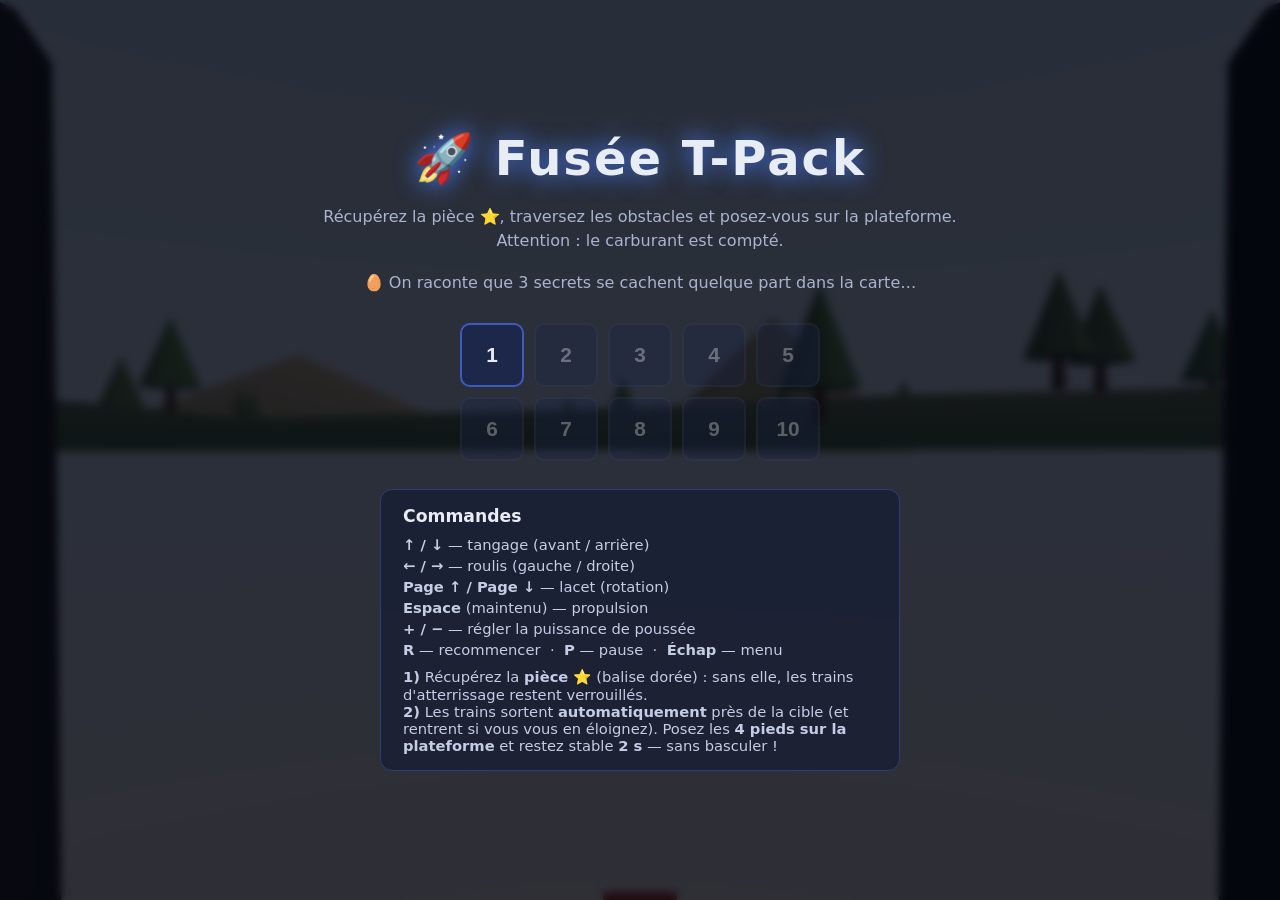
==== commit b94348e7: "Relief accentué : dunes à crêtes, amplitude propre à chaque environnement - Nouvelle fonction de ter" ====
--- a/Fusee-T-Pack.html
+++ b/Fusee-T-Pack.html
@@ -246,11 +246,11 @@
   </div>
 
   <script>
-(()=>{var eu=1,ld=2,Mn=3,Nn=0,yt=1,tu=2;var ic=2;var ti=100;var Uo=204,Do=205;var nu=0,cd=1,hd=2,Un=0,ud=1,dd=2,pd=3,md=4,fd=5,gd=6,vd=7;var iu=300,qi=301,Yi=302,No=303,Oo=304,Ra=306,Nr=1e3,Or=1001,Fo=1002,Ht=1003,_d=1004;var ps=1005;var hn=1006,Qa=1007;var Gi=1008;var bn=1009,ru=1010,su=1011,Fr=1012,rc=1013,si=1014,un=1015,Kr=1016,sc=1017,ac=1018,Zi=1020,au=35902,ou=1021,lu=1022,en=1023,cu=1024,hu=1025,Br=1026,Ji=1027,oc=1028,lc=1029,uu=1030,cc=1031;var hc=1033,Xs=33776,js=33777,qs=33778,Ys=33779,Bo=35840,zo=35841,Ho=35842,ko=35843,Go=36196,Vo=37492,Wo=37496,Xo=37808,jo=37809,qo=37810,Yo=37811,Zo=37812,Jo=37813,Ko=37814,$o=37815,Qo=37816,el=37817,tl=37818,nl=37819,il=37820,rl=37821,Zs=36492,sl=36494,al=36495,du=36283,ol=36284,ll=36285,cl=36286;var Js=2300,hl=2301,eo=2302,jc=2400,qc=2401,Yc=2402;var Hi="",zt="srgb",Bn="srgb-linear",uc="display-p3",Ca="display-p3-linear",Ks="linear",Xe="srgb",$s="rec709",Qs="p3";var bi=7680;var pu=515;var Zc=35044;var Jc="300 es",Ki=2e3,ea=2001,On=class{addEventListener(e,t){this._listeners===void 0&&(this._listeners={});let n=this._listeners;n[e]===void 0&&(n[e]=[]),n[e].indexOf(t)===-1&&n[e].push(t)}hasEventListener(e,t){if(this._listeners===void 0)return!1;let n=this._listeners;return n[e]!==void 0&&n[e].indexOf(t)!==-1}removeEventListener(e,t){if(this._listeners===void 0)return;let n=this._listeners[e];if(n!==void 0){let i=n.indexOf(t);i!==-1&&n.splice(i,1)}}dispatchEvent(e){if(this._listeners===void 0)return;let t=this._listeners[e.type];if(t!==void 0){e.target=this;let n=t.slice(0);for(let i=0,s=n.length;i<s;i++)n[i].call(this,e);e.target=null}}},gt=["00","01","02","03","04","05","06","07","08","09","0a","0b","0c","0d","0e","0f","10","11","12","13","14","15","16","17","18","19","1a","1b","1c","1d","1e","1f","20","21","22","23","24","25","26","27","28","29","2a","2b","2c","2d","2e","2f","30","31","32","33","34","35","36","37","38","39","3a","3b","3c","3d","3e","3f","40","41","42","43","44","45","46","47","48","49","4a","4b","4c","4d","4e","4f","50","51","52","53","54","55","56","57","58","59","5a","5b","5c","5d","5e","5f","60","61","62","63","64","65","66","67","68","69","6a","6b","6c","6d","6e","6f","70","71","72","73","74","75","76","77","78","79","7a","7b","7c","7d","7e","7f","80","81","82","83","84","85","86","87","88","89","8a","8b","8c","8d","8e","8f","90","91","92","93","94","95","96","97","98","99","9a","9b","9c","9d","9e","9f","a0","a1","a2","a3","a4","a5","a6","a7","a8","a9","aa","ab","ac","ad","ae","af","b0","b1","b2","b3","b4","b5","b6","b7","b8","b9","ba","bb","bc","bd","be","bf","c0","c1","c2","c3","c4","c5","c6","c7","c8","c9","ca","cb","cc","cd","ce","cf","d0","d1","d2","d3","d4","d5","d6","d7","d8","d9","da","db","dc","dd","de","df","e0","e1","e2","e3","e4","e5","e6","e7","e8","e9","ea","eb","ec","ed","ee","ef","f0","f1","f2","f3","f4","f5","f6","f7","f8","f9","fa","fb","fc","fd","fe","ff"],Kc=1234567,Wi=Math.PI/180,zr=180/Math.PI;function di(){let r=4294967295*Math.random()|0,e=4294967295*Math.random()|0,t=4294967295*Math.random()|0,n=4294967295*Math.random()|0;return(gt[255&r]+gt[r>>8&255]+gt[r>>16&255]+gt[r>>24&255]+"-"+gt[255&e]+gt[e>>8&255]+"-"+gt[e>>16&15|64]+gt[e>>24&255]+"-"+gt[63&t|128]+gt[t>>8&255]+"-"+gt[t>>16&255]+gt[t>>24&255]+gt[255&n]+gt[n>>8&255]+gt[n>>16&255]+gt[n>>24&255]).toLowerCase()}function dt(r,e,t){return Math.max(e,Math.min(t,r))}function ul(r,e){return(r%e+e)%e}function Lr(r,e,t){return(1-t)*r+t*e}function ki(r,e){switch(e.constructor){case Float32Array:return r;case Uint32Array:return r/4294967295;case Uint16Array:return r/65535;case Uint8Array:return r/255;case Int32Array:return Math.max(r/2147483647,-1);case Int16Array:return Math.max(r/32767,-1);case Int8Array:return Math.max(r/127,-1);default:throw new Error("Invalid component type.")}}function bt(r,e){switch(e.constructor){case Float32Array:return r;case Uint32Array:return Math.round(4294967295*r);case Uint16Array:return Math.round(65535*r);case Uint8Array:return Math.round(255*r);case Int32Array:return Math.round(2147483647*r);case Int16Array:return Math.round(32767*r);case Int8Array:return Math.round(127*r);default:throw new Error("Invalid component type.")}}var $r={DEG2RAD:Wi,RAD2DEG:zr,generateUUID:di,clamp:dt,euclideanModulo:ul,mapLinear:function(r,e,t,n,i){return n+(r-e)*(i-n)/(t-e)},inverseLerp:function(r,e,t){return r!==e?(t-r)/(e-r):0},lerp:Lr,damp:function(r,e,t,n){return Lr(r,e,1-Math.exp(-t*n))},pingpong:function(r,e=1){return e-Math.abs(ul(r,2*e)-e)},smoothstep:function(r,e,t){return r<=e?0:r>=t?1:(r=(r-e)/(t-e))*r*(3-2*r)},smootherstep:function(r,e,t){return r<=e?0:r>=t?1:(r=(r-e)/(t-e))*r*r*(r*(6*r-15)+10)},randInt:function(r,e){return r+Math.floor(Math.random()*(e-r+1))},randFloat:function(r,e){return r+Math.random()*(e-r)},randFloatSpread:function(r){return r*(.5-Math.random())},seededRandom:function(r){r!==void 0&&(Kc=r);let e=Kc+=1831565813;return e=Math.imul(e^e>>>15,1|e),e^=e+Math.imul(e^e>>>7,61|e),((e^e>>>14)>>>0)/4294967296},degToRad:function(r){return r*Wi},radToDeg:function(r){return r*zr},isPowerOfTwo:function(r){return(r&r-1)==0&&r!==0},ceilPowerOfTwo:function(r){return Math.pow(2,Math.ceil(Math.log(r)/Math.LN2))},floorPowerOfTwo:function(r){return Math.pow(2,Math.floor(Math.log(r)/Math.LN2))},setQuaternionFromProperEuler:function(r,e,t,n,i){let s=Math.cos,a=Math.sin,o=s(t/2),l=a(t/2),c=s((e+n)/2),h=a((e+n)/2),u=s((e-n)/2),d=a((e-n)/2),p=s((n-e)/2),f=a((n-e)/2);switch(i){case"XYX":r.set(o*h,l*u,l*d,o*c);break;case"YZY":r.set(l*d,o*h,l*u,o*c);break;case"ZXZ":r.set(l*u,l*d,o*h,o*c);break;case"XZX":r.set(o*h,l*f,l*p,o*c);break;case"YXY":r.set(l*p,o*h,l*f,o*c);break;case"ZYZ":r.set(l*f,l*p,o*h,o*c);break;default:console.warn("THREE.MathUtils: .setQuaternionFromProperEuler() encountered an unknown order: "+i)}},normalize:bt,denormalize:ki},ne=class r{constructor(e=0,t=0){r.prototype.isVector2=!0,this.x=e,this.y=t}get width(){return this.x}set width(e){this.x=e}get height(){return this.y}set height(e){this.y=e}set(e,t){return this.x=e,this.y=t,this}setScalar(e){return this.x=e,this.y=e,this}setX(e){return this.x=e,this}setY(e){return this.y=e,this}setComponent(e,t){switch(e){case 0:this.x=t;break;case 1:this.y=t;break;default:throw new Error("index is out of range: "+e)}return this}getComponent(e){switch(e){case 0:return this.x;case 1:return this.y;default:throw new Error("index is out of range: "+e)}}clone(){return new this.constructor(this.x,this.y)}copy(e){return this.x=e.x,this.y=e.y,this}add(e){return this.x+=e.x,this.y+=e.y,this}addScalar(e){return this.x+=e,this.y+=e,this}addVectors(e,t){return this.x=e.x+t.x,this.y=e.y+t.y,this}addScaledVector(e,t){return this.x+=e.x*t,this.y+=e.y*t,this}sub(e){return this.x-=e.x,this.y-=e.y,this}subScalar(e){return this.x-=e,this.y-=e,this}subVectors(e,t){return this.x=e.x-t.x,this.y=e.y-t.y,this}multiply(e){return this.x*=e.x,this.y*=e.y,this}multiplyScalar(e){return this.x*=e,this.y*=e,this}divide(e){return this.x/=e.x,this.y/=e.y,this}divideScalar(e){return this.multiplyScalar(1/e)}applyMatrix3(e){let t=this.x,n=this.y,i=e.elements;return this.x=i[0]*t+i[3]*n+i[6],this.y=i[1]*t+i[4]*n+i[7],this}min(e){return this.x=Math.min(this.x,e.x),this.y=Math.min(this.y,e.y),this}max(e){return this.x=Math.max(this.x,e.x),this.y=Math.max(this.y,e.y),this}clamp(e,t){return this.x=Math.max(e.x,Math.min(t.x,this.x)),this.y=Math.max(e.y,Math.min(t.y,this.y)),this}clampScalar(e,t){return this.x=Math.max(e,Math.min(t,this.x)),this.y=Math.max(e,Math.min(t,this.y)),this}clampLength(e,t){let n=this.length();return this.divideScalar(n||1).multiplyScalar(Math.max(e,Math.min(t,n)))}floor(){return this.x=Math.floor(this.x),this.y=Math.floor(this.y),this}ceil(){return this.x=Math.ceil(this.x),this.y=Math.ceil(this.y),this}round(){return this.x=Math.round(this.x),this.y=Math.round(this.y),this}roundToZero(){return this.x=Math.trunc(this.x),this.y=Math.trunc(this.y),this}negate(){return this.x=-this.x,this.y=-this.y,this}dot(e){return this.x*e.x+this.y*e.y}cross(e){return this.x*e.y-this.y*e.x}lengthSq(){return this.x*this.x+this.y*this.y}length(){return Math.sqrt(this.x*this.x+this.y*this.y)}manhattanLength(){return Math.abs(this.x)+Math.abs(this.y)}normalize(){return this.divideScalar(this.length()||1)}angle(){return Math.atan2(-this.y,-this.x)+Math.PI}angleTo(e){let t=Math.sqrt(this.lengthSq()*e.lengthSq());if(t===0)return Math.PI/2;let n=this.dot(e)/t;return Math.acos(dt(n,-1,1))}distanceTo(e){return Math.sqrt(this.distanceToSquared(e))}distanceToSquared(e){let t=this.x-e.x,n=this.y-e.y;return t*t+n*n}manhattanDistanceTo(e){return Math.abs(this.x-e.x)+Math.abs(this.y-e.y)}setLength(e){return this.normalize().multiplyScalar(e)}lerp(e,t){return this.x+=(e.x-this.x)*t,this.y+=(e.y-this.y)*t,this}lerpVectors(e,t,n){return this.x=e.x+(t.x-e.x)*n,this.y=e.y+(t.y-e.y)*n,this}equals(e){return e.x===this.x&&e.y===this.y}fromArray(e,t=0){return this.x=e[t],this.y=e[t+1],this}toArray(e=[],t=0){return e[t]=this.x,e[t+1]=this.y,e}fromBufferAttribute(e,t){return this.x=e.getX(t),this.y=e.getY(t),this}rotateAround(e,t){let n=Math.cos(t),i=Math.sin(t),s=this.x-e.x,a=this.y-e.y;return this.x=s*n-a*i+e.x,this.y=s*i+a*n+e.y,this}random(){return this.x=Math.random(),this.y=Math.random(),this}*[Symbol.iterator](){yield this.x,yield this.y}},Ce=class r{constructor(e,t,n,i,s,a,o,l,c){r.prototype.isMatrix3=!0,this.elements=[1,0,0,0,1,0,0,0,1],e!==void 0&&this.set(e,t,n,i,s,a,o,l,c)}set(e,t,n,i,s,a,o,l,c){let h=this.elements;return h[0]=e,h[1]=i,h[2]=o,h[3]=t,h[4]=s,h[5]=l,h[6]=n,h[7]=a,h[8]=c,this}identity(){return this.set(1,0,0,0,1,0,0,0,1),this}copy(e){let t=this.elements,n=e.elements;return t[0]=n[0],t[1]=n[1],t[2]=n[2],t[3]=n[3],t[4]=n[4],t[5]=n[5],t[6]=n[6],t[7]=n[7],t[8]=n[8],this}extractBasis(e,t,n){return e.setFromMatrix3Column(this,0),t.setFromMatrix3Column(this,1),n.setFromMatrix3Column(this,2),this}setFromMatrix4(e){let t=e.elements;return this.set(t[0],t[4],t[8],t[1],t[5],t[9],t[2],t[6],t[10]),this}multiply(e){return this.multiplyMatrices(this,e)}premultiply(e){return this.multiplyMatrices(e,this)}multiplyMatrices(e,t){let n=e.elements,i=t.elements,s=this.elements,a=n[0],o=n[3],l=n[6],c=n[1],h=n[4],u=n[7],d=n[2],p=n[5],f=n[8],_=i[0],m=i[3],x=i[6],v=i[1],g=i[4],S=i[7],A=i[2],M=i[5],w=i[8];return s[0]=a*_+o*v+l*A,s[3]=a*m+o*g+l*M,s[6]=a*x+o*S+l*w,s[1]=c*_+h*v+u*A,s[4]=c*m+h*g+u*M,s[7]=c*x+h*S+u*w,s[2]=d*_+p*v+f*A,s[5]=d*m+p*g+f*M,s[8]=d*x+p*S+f*w,this}multiplyScalar(e){let t=this.elements;return t[0]*=e,t[3]*=e,t[6]*=e,t[1]*=e,t[4]*=e,t[7]*=e,t[2]*=e,t[5]*=e,t[8]*=e,this}determinant(){let e=this.elements,t=e[0],n=e[1],i=e[2],s=e[3],a=e[4],o=e[5],l=e[6],c=e[7],h=e[8];return t*a*h-t*o*c-n*s*h+n*o*l+i*s*c-i*a*l}invert(){let e=this.elements,t=e[0],n=e[1],i=e[2],s=e[3],a=e[4],o=e[5],l=e[6],c=e[7],h=e[8],u=h*a-o*c,d=o*l-h*s,p=c*s-a*l,f=t*u+n*d+i*p;if(f===0)return this.set(0,0,0,0,0,0,0,0,0);let _=1/f;return e[0]=u*_,e[1]=(i*c-h*n)*_,e[2]=(o*n-i*a)*_,e[3]=d*_,e[4]=(h*t-i*l)*_,e[5]=(i*s-o*t)*_,e[6]=p*_,e[7]=(n*l-c*t)*_,e[8]=(a*t-n*s)*_,this}transpose(){let e,t=this.elements;return e=t[1],t[1]=t[3],t[3]=e,e=t[2],t[2]=t[6],t[6]=e,e=t[5],t[5]=t[7],t[7]=e,this}getNormalMatrix(e){return this.setFromMatrix4(e).invert().transpose()}transposeIntoArray(e){let t=this.elements;return e[0]=t[0],e[1]=t[3],e[2]=t[6],e[3]=t[1],e[4]=t[4],e[5]=t[7],e[6]=t[2],e[7]=t[5],e[8]=t[8],this}setUvTransform(e,t,n,i,s,a,o){let l=Math.cos(s),c=Math.sin(s);return this.set(n*l,n*c,-n*(l*a+c*o)+a+e,-i*c,i*l,-i*(-c*a+l*o)+o+t,0,0,1),this}scale(e,t){return this.premultiply(to.makeScale(e,t)),this}rotate(e){return this.premultiply(to.makeRotation(-e)),this}translate(e,t){return this.premultiply(to.makeTranslation(e,t)),this}makeTranslation(e,t){return e.isVector2?this.set(1,0,e.x,0,1,e.y,0,0,1):this.set(1,0,e,0,1,t,0,0,1),this}makeRotation(e){let t=Math.cos(e),n=Math.sin(e);return this.set(t,-n,0,n,t,0,0,0,1),this}makeScale(e,t){return this.set(e,0,0,0,t,0,0,0,1),this}equals(e){let t=this.elements,n=e.elements;for(let i=0;i<9;i++)if(t[i]!==n[i])return!1;return!0}fromArray(e,t=0){for(let n=0;n<9;n++)this.elements[n]=e[n+t];return this}toArray(e=[],t=0){let n=this.elements;return e[t]=n[0],e[t+1]=n[1],e[t+2]=n[2],e[t+3]=n[3],e[t+4]=n[4],e[t+5]=n[5],e[t+6]=n[6],e[t+7]=n[7],e[t+8]=n[8],e}clone(){return new this.constructor().fromArray(this.elements)}},to=new Ce;function mu(r){for(let e=r.length-1;e>=0;--e)if(r[e]>=65535)return!0;return!1}function ta(r){return document.createElementNS("http://www.w3.org/1999/xhtml",r)}function xd(){let r=ta("canvas");return r.style.display="block",r}var $c={};function fu(r){r in $c||($c[r]=!0,console.warn(r))}var Qc=new Ce().set(.8224621,.177538,0,.0331941,.9668058,0,.0170827,.0723974,.9105199),eh=new Ce().set(1.2249401,-.2249404,0,-.0420569,1.0420571,0,-.0196376,-.0786361,1.0982735),ms={[Bn]:{transfer:Ks,primaries:$s,toReference:r=>r,fromReference:r=>r},[zt]:{transfer:Xe,primaries:$s,toReference:r=>r.convertSRGBToLinear(),fromReference:r=>r.convertLinearToSRGB()},[Ca]:{transfer:Ks,primaries:Qs,toReference:r=>r.applyMatrix3(eh),fromReference:r=>r.applyMatrix3(Qc)},[uc]:{transfer:Xe,primaries:Qs,toReference:r=>r.convertSRGBToLinear().applyMatrix3(eh),fromReference:r=>r.applyMatrix3(Qc).convertLinearToSRGB()}},yd=new Set([Bn,Ca]),He={enabled:!0,_workingColorSpace:Bn,get workingColorSpace(){return this._workingColorSpace},set workingColorSpace(r){if(!yd.has(r))throw new Error(`Unsupported working color space, "${r}".`);this._workingColorSpace=r},convert:function(r,e,t){if(this.enabled===!1||e===t||!e||!t)return r;let n=ms[e].toReference;return(0,ms[t].fromReference)(n(r))},fromWorkingColorSpace:function(r,e){return this.convert(r,this._workingColorSpace,e)},toWorkingColorSpace:function(r,e){return this.convert(r,e,this._workingColorSpace)},getPrimaries:function(r){return ms[r].primaries},getTransfer:function(r){return r===Hi?Ks:ms[r].transfer}};function Xi(r){return r<.04045?.0773993808*r:Math.pow(.9478672986*r+.0521327014,2.4)}function no(r){return r<.0031308?12.92*r:1.055*Math.pow(r,.41666)-.055}var Ei,dl=class{static getDataURL(e){if(/^data:/i.test(e.src)||typeof HTMLCanvasElement>"u")return e.src;let t;if(e instanceof HTMLCanvasElement)t=e;else{Ei===void 0&&(Ei=ta("canvas")),Ei.width=e.width,Ei.height=e.height;let n=Ei.getContext("2d");e instanceof ImageData?n.putImageData(e,0,0):n.drawImage(e,0,0,e.width,e.height),t=Ei}return t.width>2048||t.height>2048?(console.warn("THREE.ImageUtils.getDataURL: Image converted to jpg for performance reasons",e),t.toDataURL("image/jpeg",.6)):t.toDataURL("image/png")}static sRGBToLinear(e){if(typeof HTMLImageElement<"u"&&e instanceof HTMLImageElement||typeof HTMLCanvasElement<"u"&&e instanceof HTMLCanvasElement||typeof ImageBitmap<"u"&&e instanceof ImageBitmap){let t=ta("canvas");t.width=e.width,t.height=e.height;let n=t.getContext("2d");n.drawImage(e,0,0,e.width,e.height);let i=n.getImageData(0,0,e.width,e.height),s=i.data;for(let a=0;a<s.length;a++)s[a]=255*Xi(s[a]/255);return n.putImageData(i,0,0),t}if(e.data){let t=e.data.slice(0);for(let n=0;n<t.length;n++)t instanceof Uint8Array||t instanceof Uint8ClampedArray?t[n]=Math.floor(255*Xi(t[n]/255)):t[n]=Xi(t[n]);return{data:t,width:e.width,height:e.height}}return console.warn("THREE.ImageUtils.sRGBToLinear(): Unsupported image type. No color space conversion applied."),e}},Md=0,na=class{constructor(e=null){this.isSource=!0,Object.defineProperty(this,"id",{value:Md++}),this.uuid=di(),this.data=e,this.dataReady=!0,this.version=0}set needsUpdate(e){e===!0&&this.version++}toJSON(e){let t=e===void 0||typeof e=="string";if(!t&&e.images[this.uuid]!==void 0)return e.images[this.uuid];let n={uuid:this.uuid,url:""},i=this.data;if(i!==null){let s;if(Array.isArray(i)){s=[];for(let a=0,o=i.length;a<o;a++)i[a].isDataTexture?s.push(io(i[a].image)):s.push(io(i[a]))}else s=io(i);n.url=s}return t||(e.images[this.uuid]=n),n}};function io(r){return typeof HTMLImageElement<"u"&&r instanceof HTMLImageElement||typeof HTMLCanvasElement<"u"&&r instanceof HTMLCanvasElement||typeof ImageBitmap<"u"&&r instanceof ImageBitmap?dl.getDataURL(r):r.data?{data:Array.from(r.data),width:r.width,height:r.height,type:r.data.constructor.name}:(console.warn("THREE.Texture: Unable to serialize Texture."),{})}var Sd=0,Rt=class r extends On{constructor(e=r.DEFAULT_IMAGE,t=r.DEFAULT_MAPPING,n=1001,i=1001,s=1006,a=1008,o=en,l=bn,c=r.DEFAULT_ANISOTROPY,h=""){super(),this.isTexture=!0,Object.defineProperty(this,"id",{value:Sd++}),this.uuid=di(),this.name="",this.source=new na(e),this.mipmaps=[],this.mapping=t,this.channel=0,this.wrapS=n,this.wrapT=i,this.magFilter=s,this.minFilter=a,this.anisotropy=c,this.format=o,this.internalFormat=null,this.type=l,this.offset=new ne(0,0),this.repeat=new ne(1,1),this.center=new ne(0,0),this.rotation=0,this.matrixAutoUpdate=!0,this.matrix=new Ce,this.generateMipmaps=!0,this.premultiplyAlpha=!1,this.flipY=!0,this.unpackAlignment=4,this.colorSpace=h,this.userData={},this.version=0,this.onUpdate=null,this.isRenderTargetTexture=!1,this.pmremVersion=0}get image(){return this.source.data}set image(e=null){this.source.data=e}updateMatrix(){this.matrix.setUvTransform(this.offset.x,this.offset.y,this.repeat.x,this.repeat.y,this.rotation,this.center.x,this.center.y)}clone(){return new this.constructor().copy(this)}copy(e){return this.name=e.name,this.source=e.source,this.mipmaps=e.mipmaps.slice(0),this.mapping=e.mapping,this.channel=e.channel,this.wrapS=e.wrapS,this.wrapT=e.wrapT,this.magFilter=e.magFilter,this.minFilter=e.minFilter,this.anisotropy=e.anisotropy,this.format=e.format,this.internalFormat=e.internalFormat,this.type=e.type,this.offset.copy(e.offset),this.repeat.copy(e.repeat),this.center.copy(e.center),this.rotation=e.rotation,this.matrixAutoUpdate=e.matrixAutoUpdate,this.matrix.copy(e.matrix),this.generateMipmaps=e.generateMipmaps,this.premultiplyAlpha=e.premultiplyAlpha,this.flipY=e.flipY,this.unpackAlignment=e.unpackAlignment,this.colorSpace=e.colorSpace,this.userData=JSON.parse(JSON.stringify(e.userData)),this.needsUpdate=!0,this}toJSON(e){let t=e===void 0||typeof e=="string";if(!t&&e.textures[this.uuid]!==void 0)return e.textures[this.uuid];let n={metadata:{version:4.6,type:"Texture",generator:"Texture.toJSON"},uuid:this.uuid,name:this.name,image:this.source.toJSON(e).uuid,mapping:this.mapping,channel:this.channel,repeat:[this.repeat.x,this.repeat.y],offset:[this.offset.x,this.offset.y],center:[this.center.x,this.center.y],rotation:this.rotation,wrap:[this.wrapS,this.wrapT],format:this.format,internalFormat:this.internalFormat,type:this.type,colorSpace:this.colorSpace,minFilter:this.minFilter,magFilter:this.magFilter,anisotropy:this.anisotropy,flipY:this.flipY,generateMipmaps:this.generateMipmaps,premultiplyAlpha:this.premultiplyAlpha,unpackAlignment:this.unpackAlignment};return Object.keys(this.userData).length>0&&(n.userData=this.userData),t||(e.textures[this.uuid]=n),n}dispose(){this.dispatchEvent({type:"dispose"})}transformUv(e){if(this.mapping!==iu)return e;if(e.applyMatrix3(this.matrix),e.x<0||e.x>1)switch(this.wrapS){case Nr:e.x=e.x-Math.floor(e.x);break;case Or:e.x=e.x<0?0:1;break;case Fo:Math.abs(Math.floor(e.x)%2)===1?e.x=Math.ceil(e.x)-e.x:e.x=e.x-Math.floor(e.x)}if(e.y<0||e.y>1)switch(this.wrapT){case Nr:e.y=e.y-Math.floor(e.y);break;case Or:e.y=e.y<0?0:1;break;case Fo:Math.abs(Math.floor(e.y)%2)===1?e.y=Math.ceil(e.y)-e.y:e.y=e.y-Math.floor(e.y)}return this.flipY&&(e.y=1-e.y),e}set needsUpdate(e){e===!0&&(this.version++,this.source.needsUpdate=!0)}set needsPMREMUpdate(e){e===!0&&this.pmremVersion++}};Rt.DEFAULT_IMAGE=null,Rt.DEFAULT_MAPPING=iu,Rt.DEFAULT_ANISOTROPY=1;var Ge=class r{constructor(e=0,t=0,n=0,i=1){r.prototype.isVector4=!0,this.x=e,this.y=t,this.z=n,this.w=i}get width(){return this.z}set width(e){this.z=e}get height(){return this.w}set height(e){this.w=e}set(e,t,n,i){return this.x=e,this.y=t,this.z=n,this.w=i,this}setScalar(e){return this.x=e,this.y=e,this.z=e,this.w=e,this}setX(e){return this.x=e,this}setY(e){return this.y=e,this}setZ(e){return this.z=e,this}setW(e){return this.w=e,this}setComponent(e,t){switch(e){case 0:this.x=t;break;case 1:this.y=t;break;case 2:this.z=t;break;case 3:this.w=t;break;default:throw new Error("index is out of range: "+e)}return this}getComponent(e){switch(e){case 0:return this.x;case 1:return this.y;case 2:return this.z;case 3:return this.w;default:throw new Error("index is out of range: "+e)}}clone(){return new this.constructor(this.x,this.y,this.z,this.w)}copy(e){return this.x=e.x,this.y=e.y,this.z=e.z,this.w=e.w!==void 0?e.w:1,this}add(e){return this.x+=e.x,this.y+=e.y,this.z+=e.z,this.w+=e.w,this}addScalar(e){return this.x+=e,this.y+=e,this.z+=e,this.w+=e,this}addVectors(e,t){return this.x=e.x+t.x,this.y=e.y+t.y,this.z=e.z+t.z,this.w=e.w+t.w,this}addScaledVector(e,t){return this.x+=e.x*t,this.y+=e.y*t,this.z+=e.z*t,this.w+=e.w*t,this}sub(e){return this.x-=e.x,this.y-=e.y,this.z-=e.z,this.w-=e.w,this}subScalar(e){return this.x-=e,this.y-=e,this.z-=e,this.w-=e,this}subVectors(e,t){return this.x=e.x-t.x,this.y=e.y-t.y,this.z=e.z-t.z,this.w=e.w-t.w,this}multiply(e){return this.x*=e.x,this.y*=e.y,this.z*=e.z,this.w*=e.w,this}multiplyScalar(e){return this.x*=e,this.y*=e,this.z*=e,this.w*=e,this}applyMatrix4(e){let t=this.x,n=this.y,i=this.z,s=this.w,a=e.elements;return this.x=a[0]*t+a[4]*n+a[8]*i+a[12]*s,this.y=a[1]*t+a[5]*n+a[9]*i+a[13]*s,this.z=a[2]*t+a[6]*n+a[10]*i+a[14]*s,this.w=a[3]*t+a[7]*n+a[11]*i+a[15]*s,this}divideScalar(e){return this.multiplyScalar(1/e)}setAxisAngleFromQuaternion(e){this.w=2*Math.acos(e.w);let t=Math.sqrt(1-e.w*e.w);return t<1e-4?(this.x=1,this.y=0,this.z=0):(this.x=e.x/t,this.y=e.y/t,this.z=e.z/t),this}setAxisAngleFromRotationMatrix(e){let t,n,i,s,l=e.elements,c=l[0],h=l[4],u=l[8],d=l[1],p=l[5],f=l[9],_=l[2],m=l[6],x=l[10];if(Math.abs(h-d)<.01&&Math.abs(u-_)<.01&&Math.abs(f-m)<.01){if(Math.abs(h+d)<.1&&Math.abs(u+_)<.1&&Math.abs(f+m)<.1&&Math.abs(c+p+x-3)<.1)return this.set(1,0,0,0),this;t=Math.PI;let g=(c+1)/2,S=(p+1)/2,A=(x+1)/2,M=(h+d)/4,w=(u+_)/4,N=(f+m)/4;return g>S&&g>A?g<.01?(n=0,i=.707106781,s=.707106781):(n=Math.sqrt(g),i=M/n,s=w/n):S>A?S<.01?(n=.707106781,i=0,s=.707106781):(i=Math.sqrt(S),n=M/i,s=N/i):A<.01?(n=.707106781,i=.707106781,s=0):(s=Math.sqrt(A),n=w/s,i=N/s),this.set(n,i,s,t),this}let v=Math.sqrt((m-f)*(m-f)+(u-_)*(u-_)+(d-h)*(d-h));return Math.abs(v)<.001&&(v=1),this.x=(m-f)/v,this.y=(u-_)/v,this.z=(d-h)/v,this.w=Math.acos((c+p+x-1)/2),this}setFromMatrixPosition(e){let t=e.elements;return this.x=t[12],this.y=t[13],this.z=t[14],this.w=t[15],this}min(e){return this.x=Math.min(this.x,e.x),this.y=Math.min(this.y,e.y),this.z=Math.min(this.z,e.z),this.w=Math.min(this.w,e.w),this}max(e){return this.x=Math.max(this.x,e.x),this.y=Math.max(this.y,e.y),this.z=Math.max(this.z,e.z),this.w=Math.max(this.w,e.w),this}clamp(e,t){return this.x=Math.max(e.x,Math.min(t.x,this.x)),this.y=Math.max(e.y,Math.min(t.y,this.y)),this.z=Math.max(e.z,Math.min(t.z,this.z)),this.w=Math.max(e.w,Math.min(t.w,this.w)),this}clampScalar(e,t){return this.x=Math.max(e,Math.min(t,this.x)),this.y=Math.max(e,Math.min(t,this.y)),this.z=Math.max(e,Math.min(t,this.z)),this.w=Math.max(e,Math.min(t,this.w)),this}clampLength(e,t){let n=this.length();return this.divideScalar(n||1).multiplyScalar(Math.max(e,Math.min(t,n)))}floor(){return this.x=Math.floor(this.x),this.y=Math.floor(this.y),this.z=Math.floor(this.z),this.w=Math.floor(this.w),this}ceil(){return this.x=Math.ceil(this.x),this.y=Math.ceil(this.y),this.z=Math.ceil(this.z),this.w=Math.ceil(this.w),this}round(){return this.x=Math.round(this.x),this.y=Math.round(this.y),this.z=Math.round(this.z),this.w=Math.round(this.w),this}roundToZero(){return this.x=Math.trunc(this.x),this.y=Math.trunc(this.y),this.z=Math.trunc(this.z),this.w=Math.trunc(this.w),this}negate(){return this.x=-this.x,this.y=-this.y,this.z=-this.z,this.w=-this.w,this}dot(e){return this.x*e.x+this.y*e.y+this.z*e.z+this.w*e.w}lengthSq(){return this.x*this.x+this.y*this.y+this.z*this.z+this.w*this.w}length(){return Math.sqrt(this.x*this.x+this.y*this.y+this.z*this.z+this.w*this.w)}manhattanLength(){return Math.abs(this.x)+Math.abs(this.y)+Math.abs(this.z)+Math.abs(this.w)}normalize(){return this.divideScalar(this.length()||1)}setLength(e){return this.normalize().multiplyScalar(e)}lerp(e,t){return this.x+=(e.x-this.x)*t,this.y+=(e.y-this.y)*t,this.z+=(e.z-this.z)*t,this.w+=(e.w-this.w)*t,this}lerpVectors(e,t,n){return this.x=e.x+(t.x-e.x)*n,this.y=e.y+(t.y-e.y)*n,this.z=e.z+(t.z-e.z)*n,this.w=e.w+(t.w-e.w)*n,this}equals(e){return e.x===this.x&&e.y===this.y&&e.z===this.z&&e.w===this.w}fromArray(e,t=0){return this.x=e[t],this.y=e[t+1],this.z=e[t+2],this.w=e[t+3],this}toArray(e=[],t=0){return e[t]=this.x,e[t+1]=this.y,e[t+2]=this.z,e[t+3]=this.w,e}fromBufferAttribute(e,t){return this.x=e.getX(t),this.y=e.getY(t),this.z=e.getZ(t),this.w=e.getW(t),this}random(){return this.x=Math.random(),this.y=Math.random(),this.z=Math.random(),this.w=Math.random(),this}*[Symbol.iterator](){yield this.x,yield this.y,yield this.z,yield this.w}},pl=class extends On{constructor(e=1,t=1,n={}){super(),this.isRenderTarget=!0,this.width=e,this.height=t,this.depth=1,this.scissor=new Ge(0,0,e,t),this.scissorTest=!1,this.viewport=new Ge(0,0,e,t);let i={width:e,height:t,depth:1};n=Object.assign({generateMipmaps:!1,internalFormat:null,minFilter:hn,depthBuffer:!0,stencilBuffer:!1,resolveDepthBuffer:!0,resolveStencilBuffer:!0,depthTexture:null,samples:0,count:1},n);let s=new Rt(i,n.mapping,n.wrapS,n.wrapT,n.magFilter,n.minFilter,n.format,n.type,n.anisotropy,n.colorSpace);s.flipY=!1,s.generateMipmaps=n.generateMipmaps,s.internalFormat=n.internalFormat,this.textures=[];let a=n.count;for(let o=0;o<a;o++)this.textures[o]=s.clone(),this.textures[o].isRenderTargetTexture=!0;this.depthBuffer=n.depthBuffer,this.stencilBuffer=n.stencilBuffer,this.resolveDepthBuffer=n.resolveDepthBuffer,this.resolveStencilBuffer=n.resolveStencilBuffer,this.depthTexture=n.depthTexture,this.samples=n.samples}get texture(){return this.textures[0]}set texture(e){this.textures[0]=e}setSize(e,t,n=1){if(this.width!==e||this.height!==t||this.depth!==n){this.width=e,this.height=t,this.depth=n;for(let i=0,s=this.textures.length;i<s;i++)this.textures[i].image.width=e,this.textures[i].image.height=t,this.textures[i].image.depth=n;this.dispose()}this.viewport.set(0,0,e,t),this.scissor.set(0,0,e,t)}clone(){return new this.constructor().copy(this)}copy(e){this.width=e.width,this.height=e.height,this.depth=e.depth,this.scissor.copy(e.scissor),this.scissorTest=e.scissorTest,this.viewport.copy(e.viewport),this.textures.length=0;for(let n=0,i=e.textures.length;n<i;n++)this.textures[n]=e.textures[n].clone(),this.textures[n].isRenderTargetTexture=!0;let t=Object.assign({},e.texture.image);return this.texture.source=new na(t),this.depthBuffer=e.depthBuffer,this.stencilBuffer=e.stencilBuffer,this.resolveDepthBuffer=e.resolveDepthBuffer,this.resolveStencilBuffer=e.resolveStencilBuffer,e.depthTexture!==null&&(this.depthTexture=e.depthTexture.clone()),this.samples=e.samples,this}dispose(){this.dispatchEvent({type:"dispose"})}},En=class extends pl{constructor(e=1,t=1,n={}){super(e,t,n),this.isWebGLRenderTarget=!0}},ia=class extends Rt{constructor(e=null,t=1,n=1,i=1){super(null),this.isDataArrayTexture=!0,this.image={data:e,width:t,height:n,depth:i},this.magFilter=Ht,this.minFilter=Ht,this.wrapR=Or,this.generateMipmaps=!1,this.flipY=!1,this.unpackAlignment=1,this.layerUpdates=new Set}addLayerUpdate(e){this.layerUpdates.add(e)}clearLayerUpdates(){this.layerUpdates.clear()}};var ml=class extends Rt{constructor(e=null,t=1,n=1,i=1){super(null),this.isData3DTexture=!0,this.image={data:e,width:t,height:n,depth:i},this.magFilter=Ht,this.minFilter=Ht,this.wrapR=Or,this.generateMipmaps=!1,this.flipY=!1,this.unpackAlignment=1}};var Tt=class{constructor(e=0,t=0,n=0,i=1){this.isQuaternion=!0,this._x=e,this._y=t,this._z=n,this._w=i}static slerpFlat(e,t,n,i,s,a,o){let l=n[i+0],c=n[i+1],h=n[i+2],u=n[i+3],d=s[a+0],p=s[a+1],f=s[a+2],_=s[a+3];if(o===0)return e[t+0]=l,e[t+1]=c,e[t+2]=h,void(e[t+3]=u);if(o===1)return e[t+0]=d,e[t+1]=p,e[t+2]=f,void(e[t+3]=_);if(u!==_||l!==d||c!==p||h!==f){let m=1-o,x=l*d+c*p+h*f+u*_,v=x>=0?1:-1,g=1-x*x;if(g>Number.EPSILON){let A=Math.sqrt(g),M=Math.atan2(A,x*v);m=Math.sin(m*M)/A,o=Math.sin(o*M)/A}let S=o*v;if(l=l*m+d*S,c=c*m+p*S,h=h*m+f*S,u=u*m+_*S,m===1-o){let A=1/Math.sqrt(l*l+c*c+h*h+u*u);l*=A,c*=A,h*=A,u*=A}}e[t]=l,e[t+1]=c,e[t+2]=h,e[t+3]=u}static multiplyQuaternionsFlat(e,t,n,i,s,a){let o=n[i],l=n[i+1],c=n[i+2],h=n[i+3],u=s[a],d=s[a+1],p=s[a+2],f=s[a+3];return e[t]=o*f+h*u+l*p-c*d,e[t+1]=l*f+h*d+c*u-o*p,e[t+2]=c*f+h*p+o*d-l*u,e[t+3]=h*f-o*u-l*d-c*p,e}get x(){return this._x}set x(e){this._x=e,this._onChangeCallback()}get y(){return this._y}set y(e){this._y=e,this._onChangeCallback()}get z(){return this._z}set z(e){this._z=e,this._onChangeCallback()}get w(){return this._w}set w(e){this._w=e,this._onChangeCallback()}set(e,t,n,i){return this._x=e,this._y=t,this._z=n,this._w=i,this._onChangeCallback(),this}clone(){return new this.constructor(this._x,this._y,this._z,this._w)}copy(e){return this._x=e.x,this._y=e.y,this._z=e.z,this._w=e.w,this._onChangeCallback(),this}setFromEuler(e,t=!0){let n=e._x,i=e._y,s=e._z,a=e._order,o=Math.cos,l=Math.sin,c=o(n/2),h=o(i/2),u=o(s/2),d=l(n/2),p=l(i/2),f=l(s/2);switch(a){case"XYZ":this._x=d*h*u+c*p*f,this._y=c*p*u-d*h*f,this._z=c*h*f+d*p*u,this._w=c*h*u-d*p*f;break;case"YXZ":this._x=d*h*u+c*p*f,this._y=c*p*u-d*h*f,this._z=c*h*f-d*p*u,this._w=c*h*u+d*p*f;break;case"ZXY":this._x=d*h*u-c*p*f,this._y=c*p*u+d*h*f,this._z=c*h*f+d*p*u,this._w=c*h*u-d*p*f;break;case"ZYX":this._x=d*h*u-c*p*f,this._y=c*p*u+d*h*f,this._z=c*h*f-d*p*u,this._w=c*h*u+d*p*f;break;case"YZX":this._x=d*h*u+c*p*f,this._y=c*p*u+d*h*f,this._z=c*h*f-d*p*u,this._w=c*h*u-d*p*f;break;case"XZY":this._x=d*h*u-c*p*f,this._y=c*p*u-d*h*f,this._z=c*h*f+d*p*u,this._w=c*h*u+d*p*f;break;default:console.warn("THREE.Quaternion: .setFromEuler() encountered an unknown order: "+a)}return t===!0&&this._onChangeCallback(),this}setFromAxisAngle(e,t){let n=t/2,i=Math.sin(n);return this._x=e.x*i,this._y=e.y*i,this._z=e.z*i,this._w=Math.cos(n),this._onChangeCallback(),this}setFromRotationMatrix(e){let t=e.elements,n=t[0],i=t[4],s=t[8],a=t[1],o=t[5],l=t[9],c=t[2],h=t[6],u=t[10],d=n+o+u;if(d>0){let p=.5/Math.sqrt(d+1);this._w=.25/p,this._x=(h-l)*p,this._y=(s-c)*p,this._z=(a-i)*p}else if(n>o&&n>u){let p=2*Math.sqrt(1+n-o-u);this._w=(h-l)/p,this._x=.25*p,this._y=(i+a)/p,this._z=(s+c)/p}else if(o>u){let p=2*Math.sqrt(1+o-n-u);this._w=(s-c)/p,this._x=(i+a)/p,this._y=.25*p,this._z=(l+h)/p}else{let p=2*Math.sqrt(1+u-n-o);this._w=(a-i)/p,this._x=(s+c)/p,this._y=(l+h)/p,this._z=.25*p}return this._onChangeCallback(),this}setFromUnitVectors(e,t){let n=e.dot(t)+1;return n<Number.EPSILON?(n=0,Math.abs(e.x)>Math.abs(e.z)?(this._x=-e.y,this._y=e.x,this._z=0,this._w=n):(this._x=0,this._y=-e.z,this._z=e.y,this._w=n)):(this._x=e.y*t.z-e.z*t.y,this._y=e.z*t.x-e.x*t.z,this._z=e.x*t.y-e.y*t.x,this._w=n),this.normalize()}angleTo(e){return 2*Math.acos(Math.abs(dt(this.dot(e),-1,1)))}rotateTowards(e,t){let n=this.angleTo(e);if(n===0)return this;let i=Math.min(1,t/n);return this.slerp(e,i),this}identity(){return this.set(0,0,0,1)}invert(){return this.conjugate()}conjugate(){return this._x*=-1,this._y*=-1,this._z*=-1,this._onChangeCallback(),this}dot(e){return this._x*e._x+this._y*e._y+this._z*e._z+this._w*e._w}lengthSq(){return this._x*this._x+this._y*this._y+this._z*this._z+this._w*this._w}length(){return Math.sqrt(this._x*this._x+this._y*this._y+this._z*this._z+this._w*this._w)}normalize(){let e=this.length();return e===0?(this._x=0,this._y=0,this._z=0,this._w=1):(e=1/e,this._x=this._x*e,this._y=this._y*e,this._z=this._z*e,this._w=this._w*e),this._onChangeCallback(),this}multiply(e){return this.multiplyQuaternions(this,e)}premultiply(e){return this.multiplyQuaternions(e,this)}multiplyQuaternions(e,t){let n=e._x,i=e._y,s=e._z,a=e._w,o=t._x,l=t._y,c=t._z,h=t._w;return this._x=n*h+a*o+i*c-s*l,this._y=i*h+a*l+s*o-n*c,this._z=s*h+a*c+n*l-i*o,this._w=a*h-n*o-i*l-s*c,this._onChangeCallback(),this}slerp(e,t){if(t===0)return this;if(t===1)return this.copy(e);let n=this._x,i=this._y,s=this._z,a=this._w,o=a*e._w+n*e._x+i*e._y+s*e._z;if(o<0?(this._w=-e._w,this._x=-e._x,this._y=-e._y,this._z=-e._z,o=-o):this.copy(e),o>=1)return this._w=a,this._x=n,this._y=i,this._z=s,this;let l=1-o*o;if(l<=Number.EPSILON){let p=1-t;return this._w=p*a+t*this._w,this._x=p*n+t*this._x,this._y=p*i+t*this._y,this._z=p*s+t*this._z,this.normalize(),this}let c=Math.sqrt(l),h=Math.atan2(c,o),u=Math.sin((1-t)*h)/c,d=Math.sin(t*h)/c;return this._w=a*u+this._w*d,this._x=n*u+this._x*d,this._y=i*u+this._y*d,this._z=s*u+this._z*d,this._onChangeCallback(),this}slerpQuaternions(e,t,n){return this.copy(e).slerp(t,n)}random(){let e=2*Math.PI*Math.random(),t=2*Math.PI*Math.random(),n=Math.random(),i=Math.sqrt(1-n),s=Math.sqrt(n);return this.set(i*Math.sin(e),i*Math.cos(e),s*Math.sin(t),s*Math.cos(t))}equals(e){return e._x===this._x&&e._y===this._y&&e._z===this._z&&e._w===this._w}fromArray(e,t=0){return this._x=e[t],this._y=e[t+1],this._z=e[t+2],this._w=e[t+3],this._onChangeCallback(),this}toArray(e=[],t=0){return e[t]=this._x,e[t+1]=this._y,e[t+2]=this._z,e[t+3]=this._w,e}fromBufferAttribute(e,t){return this._x=e.getX(t),this._y=e.getY(t),this._z=e.getZ(t),this._w=e.getW(t),this._onChangeCallback(),this}toJSON(){return this.toArray()}_onChange(e){return this._onChangeCallback=e,this}_onChangeCallback(){}*[Symbol.iterator](){yield this._x,yield this._y,yield this._z,yield this._w}},b=class r{constructor(e=0,t=0,n=0){r.prototype.isVector3=!0,this.x=e,this.y=t,this.z=n}set(e,t,n){return n===void 0&&(n=this.z),this.x=e,this.y=t,this.z=n,this}setScalar(e){return this.x=e,this.y=e,this.z=e,this}setX(e){return this.x=e,this}setY(e){return this.y=e,this}setZ(e){return this.z=e,this}setComponent(e,t){switch(e){case 0:this.x=t;break;case 1:this.y=t;break;case 2:this.z=t;break;default:throw new Error("index is out of range: "+e)}return this}getComponent(e){switch(e){case 0:return this.x;case 1:return this.y;case 2:return this.z;default:throw new Error("index is out of range: "+e)}}clone(){return new this.constructor(this.x,this.y,this.z)}copy(e){return this.x=e.x,this.y=e.y,this.z=e.z,this}add(e){return this.x+=e.x,this.y+=e.y,this.z+=e.z,this}addScalar(e){return this.x+=e,this.y+=e,this.z+=e,this}addVectors(e,t){return this.x=e.x+t.x,this.y=e.y+t.y,this.z=e.z+t.z,this}addScaledVector(e,t){return this.x+=e.x*t,this.y+=e.y*t,this.z+=e.z*t,this}sub(e){return this.x-=e.x,this.y-=e.y,this.z-=e.z,this}subScalar(e){return this.x-=e,this.y-=e,this.z-=e,this}subVectors(e,t){return this.x=e.x-t.x,this.y=e.y-t.y,this.z=e.z-t.z,this}multiply(e){return this.x*=e.x,this.y*=e.y,this.z*=e.z,this}multiplyScalar(e){return this.x*=e,this.y*=e,this.z*=e,this}multiplyVectors(e,t){return this.x=e.x*t.x,this.y=e.y*t.y,this.z=e.z*t.z,this}applyEuler(e){return this.applyQuaternion(th.setFromEuler(e))}applyAxisAngle(e,t){return this.applyQuaternion(th.setFromAxisAngle(e,t))}applyMatrix3(e){let t=this.x,n=this.y,i=this.z,s=e.elements;return this.x=s[0]*t+s[3]*n+s[6]*i,this.y=s[1]*t+s[4]*n+s[7]*i,this.z=s[2]*t+s[5]*n+s[8]*i,this}applyNormalMatrix(e){return this.applyMatrix3(e).normalize()}applyMatrix4(e){let t=this.x,n=this.y,i=this.z,s=e.elements,a=1/(s[3]*t+s[7]*n+s[11]*i+s[15]);return this.x=(s[0]*t+s[4]*n+s[8]*i+s[12])*a,this.y=(s[1]*t+s[5]*n+s[9]*i+s[13])*a,this.z=(s[2]*t+s[6]*n+s[10]*i+s[14])*a,this}applyQuaternion(e){let t=this.x,n=this.y,i=this.z,s=e.x,a=e.y,o=e.z,l=e.w,c=2*(a*i-o*n),h=2*(o*t-s*i),u=2*(s*n-a*t);return this.x=t+l*c+a*u-o*h,this.y=n+l*h+o*c-s*u,this.z=i+l*u+s*h-a*c,this}project(e){return this.applyMatrix4(e.matrixWorldInverse).applyMatrix4(e.projectionMatrix)}unproject(e){return this.applyMatrix4(e.projectionMatrixInverse).applyMatrix4(e.matrixWorld)}transformDirection(e){let t=this.x,n=this.y,i=this.z,s=e.elements;return this.x=s[0]*t+s[4]*n+s[8]*i,this.y=s[1]*t+s[5]*n+s[9]*i,this.z=s[2]*t+s[6]*n+s[10]*i,this.normalize()}divide(e){return this.x/=e.x,this.y/=e.y,this.z/=e.z,this}divideScalar(e){return this.multiplyScalar(1/e)}min(e){return this.x=Math.min(this.x,e.x),this.y=Math.min(this.y,e.y),this.z=Math.min(this.z,e.z),this}max(e){return this.x=Math.max(this.x,e.x),this.y=Math.max(this.y,e.y),this.z=Math.max(this.z,e.z),this}clamp(e,t){return this.x=Math.max(e.x,Math.min(t.x,this.x)),this.y=Math.max(e.y,Math.min(t.y,this.y)),this.z=Math.max(e.z,Math.min(t.z,this.z)),this}clampScalar(e,t){return this.x=Math.max(e,Math.min(t,this.x)),this.y=Math.max(e,Math.min(t,this.y)),this.z=Math.max(e,Math.min(t,this.z)),this}clampLength(e,t){let n=this.length();return this.divideScalar(n||1).multiplyScalar(Math.max(e,Math.min(t,n)))}floor(){return this.x=Math.floor(this.x),this.y=Math.floor(this.y),this.z=Math.floor(this.z),this}ceil(){return this.x=Math.ceil(this.x),this.y=Math.ceil(this.y),this.z=Math.ceil(this.z),this}round(){return this.x=Math.round(this.x),this.y=Math.round(this.y),this.z=Math.round(this.z),this}roundToZero(){return this.x=Math.trunc(this.x),this.y=Math.trunc(this.y),this.z=Math.trunc(this.z),this}negate(){return this.x=-this.x,this.y=-this.y,this.z=-this.z,this}dot(e){return this.x*e.x+this.y*e.y+this.z*e.z}lengthSq(){return this.x*this.x+this.y*this.y+this.z*this.z}length(){return Math.sqrt(this.x*this.x+this.y*this.y+this.z*this.z)}manhattanLength(){return Math.abs(this.x)+Math.abs(this.y)+Math.abs(this.z)}normalize(){return this.divideScalar(this.length()||1)}setLength(e){return this.normalize().multiplyScalar(e)}lerp(e,t){return this.x+=(e.x-this.x)*t,this.y+=(e.y-this.y)*t,this.z+=(e.z-this.z)*t,this}lerpVectors(e,t,n){return this.x=e.x+(t.x-e.x)*n,this.y=e.y+(t.y-e.y)*n,this.z=e.z+(t.z-e.z)*n,this}cross(e){return this.crossVectors(this,e)}crossVectors(e,t){let n=e.x,i=e.y,s=e.z,a=t.x,o=t.y,l=t.z;return this.x=i*l-s*o,this.y=s*a-n*l,this.z=n*o-i*a,this}projectOnVector(e){let t=e.lengthSq();if(t===0)return this.set(0,0,0);let n=e.dot(this)/t;return this.copy(e).multiplyScalar(n)}projectOnPlane(e){return ro.copy(this).projectOnVector(e),this.sub(ro)}reflect(e){return this.sub(ro.copy(e).multiplyScalar(2*this.dot(e)))}angleTo(e){let t=Math.sqrt(this.lengthSq()*e.lengthSq());if(t===0)return Math.PI/2;let n=this.dot(e)/t;return Math.acos(dt(n,-1,1))}distanceTo(e){return Math.sqrt(this.distanceToSquared(e))}distanceToSquared(e){let t=this.x-e.x,n=this.y-e.y,i=this.z-e.z;return t*t+n*n+i*i}manhattanDistanceTo(e){return Math.abs(this.x-e.x)+Math.abs(this.y-e.y)+Math.abs(this.z-e.z)}setFromSpherical(e){return this.setFromSphericalCoords(e.radius,e.phi,e.theta)}setFromSphericalCoords(e,t,n){let i=Math.sin(t)*e;return this.x=i*Math.sin(n),this.y=Math.cos(t)*e,this.z=i*Math.cos(n),this}setFromCylindrical(e){return this.setFromCylindricalCoords(e.radius,e.theta,e.y)}setFromCylindricalCoords(e,t,n){return this.x=e*Math.sin(t),this.y=n,this.z=e*Math.cos(t),this}setFromMatrixPosition(e){let t=e.elements;return this.x=t[12],this.y=t[13],this.z=t[14],this}setFromMatrixScale(e){let t=this.setFromMatrixColumn(e,0).length(),n=this.setFromMatrixColumn(e,1).length(),i=this.setFromMatrixColumn(e,2).length();return this.x=t,this.y=n,this.z=i,this}setFromMatrixColumn(e,t){return this.fromArray(e.elements,4*t)}setFromMatrix3Column(e,t){return this.fromArray(e.elements,3*t)}setFromEuler(e){return this.x=e._x,this.y=e._y,this.z=e._z,this}setFromColor(e){return this.x=e.r,this.y=e.g,this.z=e.b,this}equals(e){return e.x===this.x&&e.y===this.y&&e.z===this.z}fromArray(e,t=0){return this.x=e[t],this.y=e[t+1],this.z=e[t+2],this}toArray(e=[],t=0){return e[t]=this.x,e[t+1]=this.y,e[t+2]=this.z,e}fromBufferAttribute(e,t){return this.x=e.getX(t),this.y=e.getY(t),this.z=e.getZ(t),this}random(){return this.x=Math.random(),this.y=Math.random(),this.z=Math.random(),this}randomDirection(){let e=Math.random()*Math.PI*2,t=2*Math.random()-1,n=Math.sqrt(1-t*t);return this.x=n*Math.cos(e),this.y=t,this.z=n*Math.sin(e),this}*[Symbol.iterator](){yield this.x,yield this.y,yield this.z}},ro=new b,th=new Tt,nn=class{constructor(e=new b(1/0,1/0,1/0),t=new b(-1/0,-1/0,-1/0)){this.isBox3=!0,this.min=e,this.max=t}set(e,t){return this.min.copy(e),this.max.copy(t),this}setFromArray(e){this.makeEmpty();for(let t=0,n=e.length;t<n;t+=3)this.expandByPoint(Kt.fromArray(e,t));return this}setFromBufferAttribute(e){this.makeEmpty();for(let t=0,n=e.count;t<n;t++)this.expandByPoint(Kt.fromBufferAttribute(e,t));return this}setFromPoints(e){this.makeEmpty();for(let t=0,n=e.length;t<n;t++)this.expandByPoint(e[t]);return this}setFromCenterAndSize(e,t){let n=Kt.copy(t).multiplyScalar(.5);return this.min.copy(e).sub(n),this.max.copy(e).add(n),this}setFromObject(e,t=!1){return this.makeEmpty(),this.expandByObject(e,t)}clone(){return new this.constructor().copy(this)}copy(e){return this.min.copy(e.min),this.max.copy(e.max),this}makeEmpty(){return this.min.x=this.min.y=this.min.z=1/0,this.max.x=this.max.y=this.max.z=-1/0,this}isEmpty(){return this.max.x<this.min.x||this.max.y<this.min.y||this.max.z<this.min.z}getCenter(e){return this.isEmpty()?e.set(0,0,0):e.addVectors(this.min,this.max).multiplyScalar(.5)}getSize(e){return this.isEmpty()?e.set(0,0,0):e.subVectors(this.max,this.min)}expandByPoint(e){return this.min.min(e),this.max.max(e),this}expandByVector(e){return this.min.sub(e),this.max.add(e),this}expandByScalar(e){return this.min.addScalar(-e),this.max.addScalar(e),this}expandByObject(e,t=!1){e.updateWorldMatrix(!1,!1);let n=e.geometry;if(n!==void 0){let s=n.getAttribute("position");if(t===!0&&s!==void 0&&e.isInstancedMesh!==!0)for(let a=0,o=s.count;a<o;a++)e.isMesh===!0?e.getVertexPosition(a,Kt):Kt.fromBufferAttribute(s,a),Kt.applyMatrix4(e.matrixWorld),this.expandByPoint(Kt);else e.boundingBox!==void 0?(e.boundingBox===null&&e.computeBoundingBox(),fs.copy(e.boundingBox)):(n.boundingBox===null&&n.computeBoundingBox(),fs.copy(n.boundingBox)),fs.applyMatrix4(e.matrixWorld),this.union(fs)}let i=e.children;for(let s=0,a=i.length;s<a;s++)this.expandByObject(i[s],t);return this}containsPoint(e){return!(e.x<this.min.x||e.x>this.max.x||e.y<this.min.y||e.y>this.max.y||e.z<this.min.z||e.z>this.max.z)}containsBox(e){return this.min.x<=e.min.x&&e.max.x<=this.max.x&&this.min.y<=e.min.y&&e.max.y<=this.max.y&&this.min.z<=e.min.z&&e.max.z<=this.max.z}getParameter(e,t){return t.set((e.x-this.min.x)/(this.max.x-this.min.x),(e.y-this.min.y)/(this.max.y-this.min.y),(e.z-this.min.z)/(this.max.z-this.min.z))}intersectsBox(e){return!(e.max.x<this.min.x||e.min.x>this.max.x||e.max.y<this.min.y||e.min.y>this.max.y||e.max.z<this.min.z||e.min.z>this.max.z)}intersectsSphere(e){return this.clampPoint(e.center,Kt),Kt.distanceToSquared(e.center)<=e.radius*e.radius}intersectsPlane(e){let t,n;return e.normal.x>0?(t=e.normal.x*this.min.x,n=e.normal.x*this.max.x):(t=e.normal.x*this.max.x,n=e.normal.x*this.min.x),e.normal.y>0?(t+=e.normal.y*this.min.y,n+=e.normal.y*this.max.y):(t+=e.normal.y*this.max.y,n+=e.normal.y*this.min.y),e.normal.z>0?(t+=e.normal.z*this.min.z,n+=e.normal.z*this.max.z):(t+=e.normal.z*this.max.z,n+=e.normal.z*this.min.z),t<=-e.constant&&n>=-e.constant}intersectsTriangle(e){if(this.isEmpty())return!1;this.getCenter(Sr),gs.subVectors(this.max,Sr),Ti.subVectors(e.a,Sr),wi.subVectors(e.b,Sr),Ai.subVectors(e.c,Sr),An.subVectors(wi,Ti),Rn.subVectors(Ai,wi),Yn.subVectors(Ti,Ai);let t=[0,-An.z,An.y,0,-Rn.z,Rn.y,0,-Yn.z,Yn.y,An.z,0,-An.x,Rn.z,0,-Rn.x,Yn.z,0,-Yn.x,-An.y,An.x,0,-Rn.y,Rn.x,0,-Yn.y,Yn.x,0];return!!so(t,Ti,wi,Ai,gs)&&(t=[1,0,0,0,1,0,0,0,1],!!so(t,Ti,wi,Ai,gs)&&(vs.crossVectors(An,Rn),t=[vs.x,vs.y,vs.z],so(t,Ti,wi,Ai,gs)))}clampPoint(e,t){return t.copy(e).clamp(this.min,this.max)}distanceToPoint(e){return this.clampPoint(e,Kt).distanceTo(e)}getBoundingSphere(e){return this.isEmpty()?e.makeEmpty():(this.getCenter(e.center),e.radius=.5*this.getSize(Kt).length()),e}intersect(e){return this.min.max(e.min),this.max.min(e.max),this.isEmpty()&&this.makeEmpty(),this}union(e){return this.min.min(e.min),this.max.max(e.max),this}applyMatrix4(e){return this.isEmpty()||(gn[0].set(this.min.x,this.min.y,this.min.z).applyMatrix4(e),gn[1].set(this.min.x,this.min.y,this.max.z).applyMatrix4(e),gn[2].set(this.min.x,this.max.y,this.min.z).applyMatrix4(e),gn[3].set(this.min.x,this.max.y,this.max.z).applyMatrix4(e),gn[4].set(this.max.x,this.min.y,this.min.z).applyMatrix4(e),gn[5].set(this.max.x,this.min.y,this.max.z).applyMatrix4(e),gn[6].set(this.max.x,this.max.y,this.min.z).applyMatrix4(e),gn[7].set(this.max.x,this.max.y,this.max.z).applyMatrix4(e),this.setFromPoints(gn)),this}translate(e){return this.min.add(e),this.max.add(e),this}equals(e){return e.min.equals(this.min)&&e.max.equals(this.max)}},gn=[new b,new b,new b,new b,new b,new b,new b,new b],Kt=new b,fs=new nn,Ti=new b,wi=new b,Ai=new b,An=new b,Rn=new b,Yn=new b,Sr=new b,gs=new b,vs=new b,Zn=new b;function so(r,e,t,n,i){for(let s=0,a=r.length-3;s<=a;s+=3){Zn.fromArray(r,s);let o=i.x*Math.abs(Zn.x)+i.y*Math.abs(Zn.y)+i.z*Math.abs(Zn.z),l=e.dot(Zn),c=t.dot(Zn),h=n.dot(Zn);if(Math.max(-Math.max(l,c,h),Math.min(l,c,h))>o)return!1}return!0}var bd=new nn,br=new b,ao=new b,rn=class{constructor(e=new b,t=-1){this.isSphere=!0,this.center=e,this.radius=t}set(e,t){return this.center.copy(e),this.radius=t,this}setFromPoints(e,t){let n=this.center;t!==void 0?n.copy(t):bd.setFromPoints(e).getCenter(n);let i=0;for(let s=0,a=e.length;s<a;s++)i=Math.max(i,n.distanceToSquared(e[s]));return this.radius=Math.sqrt(i),this}copy(e){return this.center.copy(e.center),this.radius=e.radius,this}isEmpty(){return this.radius<0}makeEmpty(){return this.center.set(0,0,0),this.radius=-1,this}containsPoint(e){return e.distanceToSquared(this.center)<=this.radius*this.radius}distanceToPoint(e){return e.distanceTo(this.center)-this.radius}intersectsSphere(e){let t=this.radius+e.radius;return e.center.distanceToSquared(this.center)<=t*t}intersectsBox(e){return e.intersectsSphere(this)}intersectsPlane(e){return Math.abs(e.distanceToPoint(this.center))<=this.radius}clampPoint(e,t){let n=this.center.distanceToSquared(e);return t.copy(e),n>this.radius*this.radius&&(t.sub(this.center).normalize(),t.multiplyScalar(this.radius).add(this.center)),t}getBoundingBox(e){return this.isEmpty()?(e.makeEmpty(),e):(e.set(this.center,this.center),e.expandByScalar(this.radius),e)}applyMatrix4(e){return this.center.applyMatrix4(e),this.radius=this.radius*e.getMaxScaleOnAxis(),this}translate(e){return this.center.add(e),this}expandByPoint(e){if(this.isEmpty())return this.center.copy(e),this.radius=0,this;br.subVectors(e,this.center);let t=br.lengthSq();if(t>this.radius*this.radius){let n=Math.sqrt(t),i=.5*(n-this.radius);this.center.addScaledVector(br,i/n),this.radius+=i}return this}union(e){return e.isEmpty()?this:this.isEmpty()?(this.copy(e),this):(this.center.equals(e.center)===!0?this.radius=Math.max(this.radius,e.radius):(ao.subVectors(e.center,this.center).setLength(e.radius),this.expandByPoint(br.copy(e.center).add(ao)),this.expandByPoint(br.copy(e.center).sub(ao))),this)}equals(e){return e.center.equals(this.center)&&e.radius===this.radius}clone(){return new this.constructor().copy(this)}},vn=new b,oo=new b,_s=new b,Cn=new b,lo=new b,xs=new b,co=new b,$i=class{constructor(e=new b,t=new b(0,0,-1)){this.origin=e,this.direction=t}set(e,t){return this.origin.copy(e),this.direction.copy(t),this}copy(e){return this.origin.copy(e.origin),this.direction.copy(e.direction),this}at(e,t){return t.copy(this.origin).addScaledVector(this.direction,e)}lookAt(e){return this.direction.copy(e).sub(this.origin).normalize(),this}recast(e){return this.origin.copy(this.at(e,vn)),this}closestPointToPoint(e,t){t.subVectors(e,this.origin);let n=t.dot(this.direction);return n<0?t.copy(this.origin):t.copy(this.origin).addScaledVector(this.direction,n)}distanceToPoint(e){return Math.sqrt(this.distanceSqToPoint(e))}distanceSqToPoint(e){let t=vn.subVectors(e,this.origin).dot(this.direction);return t<0?this.origin.distanceToSquared(e):(vn.copy(this.origin).addScaledVector(this.direction,t),vn.distanceToSquared(e))}distanceSqToSegment(e,t,n,i){oo.copy(e).add(t).multiplyScalar(.5),_s.copy(t).sub(e).normalize(),Cn.copy(this.origin).sub(oo);let s=.5*e.distanceTo(t),a=-this.direction.dot(_s),o=Cn.dot(this.direction),l=-Cn.dot(_s),c=Cn.lengthSq(),h=Math.abs(1-a*a),u,d,p,f;if(h>0)if(u=a*l-o,d=a*o-l,f=s*h,u>=0)if(d>=-f)if(d<=f){let _=1/h;u*=_,d*=_,p=u*(u+a*d+2*o)+d*(a*u+d+2*l)+c}else d=s,u=Math.max(0,-(a*d+o)),p=-u*u+d*(d+2*l)+c;else d=-s,u=Math.max(0,-(a*d+o)),p=-u*u+d*(d+2*l)+c;else d<=-f?(u=Math.max(0,-(-a*s+o)),d=u>0?-s:Math.min(Math.max(-s,-l),s),p=-u*u+d*(d+2*l)+c):d<=f?(u=0,d=Math.min(Math.max(-s,-l),s),p=d*(d+2*l)+c):(u=Math.max(0,-(a*s+o)),d=u>0?s:Math.min(Math.max(-s,-l),s),p=-u*u+d*(d+2*l)+c);else d=a>0?-s:s,u=Math.max(0,-(a*d+o)),p=-u*u+d*(d+2*l)+c;return n&&n.copy(this.origin).addScaledVector(this.direction,u),i&&i.copy(oo).addScaledVector(_s,d),p}intersectSphere(e,t){vn.subVectors(e.center,this.origin);let n=vn.dot(this.direction),i=vn.dot(vn)-n*n,s=e.radius*e.radius;if(i>s)return null;let a=Math.sqrt(s-i),o=n-a,l=n+a;return l<0?null:o<0?this.at(l,t):this.at(o,t)}intersectsSphere(e){return this.distanceSqToPoint(e.center)<=e.radius*e.radius}distanceToPlane(e){let t=e.normal.dot(this.direction);if(t===0)return e.distanceToPoint(this.origin)===0?0:null;let n=-(this.origin.dot(e.normal)+e.constant)/t;return n>=0?n:null}intersectPlane(e,t){let n=this.distanceToPlane(e);return n===null?null:this.at(n,t)}intersectsPlane(e){let t=e.distanceToPoint(this.origin);return t===0?!0:e.normal.dot(this.direction)*t<0}intersectBox(e,t){let n,i,s,a,o,l,c=1/this.direction.x,h=1/this.direction.y,u=1/this.direction.z,d=this.origin;return c>=0?(n=(e.min.x-d.x)*c,i=(e.max.x-d.x)*c):(n=(e.max.x-d.x)*c,i=(e.min.x-d.x)*c),h>=0?(s=(e.min.y-d.y)*h,a=(e.max.y-d.y)*h):(s=(e.max.y-d.y)*h,a=(e.min.y-d.y)*h),n>a||s>i?null:((s>n||isNaN(n))&&(n=s),(a<i||isNaN(i))&&(i=a),u>=0?(o=(e.min.z-d.z)*u,l=(e.max.z-d.z)*u):(o=(e.max.z-d.z)*u,l=(e.min.z-d.z)*u),n>l||o>i?null:((o>n||n!=n)&&(n=o),(l<i||i!=i)&&(i=l),i<0?null:this.at(n>=0?n:i,t)))}intersectsBox(e){return this.intersectBox(e,vn)!==null}intersectTriangle(e,t,n,i,s){lo.subVectors(t,e),xs.subVectors(n,e),co.crossVectors(lo,xs);let a,o=this.direction.dot(co);if(o>0){if(i)return null;a=1}else{if(!(o<0))return null;a=-1,o=-o}Cn.subVectors(this.origin,e);let l=a*this.direction.dot(xs.crossVectors(Cn,xs));if(l<0)return null;let c=a*this.direction.dot(lo.cross(Cn));if(c<0||l+c>o)return null;let h=-a*Cn.dot(co);return h<0?null:this.at(h/o,s)}applyMatrix4(e){return this.origin.applyMatrix4(e),this.direction.transformDirection(e),this}equals(e){return e.origin.equals(this.origin)&&e.direction.equals(this.direction)}clone(){return new this.constructor().copy(this)}},Te=class r{constructor(e,t,n,i,s,a,o,l,c,h,u,d,p,f,_,m){r.prototype.isMatrix4=!0,this.elements=[1,0,0,0,0,1,0,0,0,0,1,0,0,0,0,1],e!==void 0&&this.set(e,t,n,i,s,a,o,l,c,h,u,d,p,f,_,m)}set(e,t,n,i,s,a,o,l,c,h,u,d,p,f,_,m){let x=this.elements;return x[0]=e,x[4]=t,x[8]=n,x[12]=i,x[1]=s,x[5]=a,x[9]=o,x[13]=l,x[2]=c,x[6]=h,x[10]=u,x[14]=d,x[3]=p,x[7]=f,x[11]=_,x[15]=m,this}identity(){return this.set(1,0,0,0,0,1,0,0,0,0,1,0,0,0,0,1),this}clone(){return new r().fromArray(this.elements)}copy(e){let t=this.elements,n=e.elements;return t[0]=n[0],t[1]=n[1],t[2]=n[2],t[3]=n[3],t[4]=n[4],t[5]=n[5],t[6]=n[6],t[7]=n[7],t[8]=n[8],t[9]=n[9],t[10]=n[10],t[11]=n[11],t[12]=n[12],t[13]=n[13],t[14]=n[14],t[15]=n[15],this}copyPosition(e){let t=this.elements,n=e.elements;return t[12]=n[12],t[13]=n[13],t[14]=n[14],this}setFromMatrix3(e){let t=e.elements;return this.set(t[0],t[3],t[6],0,t[1],t[4],t[7],0,t[2],t[5],t[8],0,0,0,0,1),this}extractBasis(e,t,n){return e.setFromMatrixColumn(this,0),t.setFromMatrixColumn(this,1),n.setFromMatrixColumn(this,2),this}makeBasis(e,t,n){return this.set(e.x,t.x,n.x,0,e.y,t.y,n.y,0,e.z,t.z,n.z,0,0,0,0,1),this}extractRotation(e){let t=this.elements,n=e.elements,i=1/Ri.setFromMatrixColumn(e,0).length(),s=1/Ri.setFromMatrixColumn(e,1).length(),a=1/Ri.setFromMatrixColumn(e,2).length();return t[0]=n[0]*i,t[1]=n[1]*i,t[2]=n[2]*i,t[3]=0,t[4]=n[4]*s,t[5]=n[5]*s,t[6]=n[6]*s,t[7]=0,t[8]=n[8]*a,t[9]=n[9]*a,t[10]=n[10]*a,t[11]=0,t[12]=0,t[13]=0,t[14]=0,t[15]=1,this}makeRotationFromEuler(e){let t=this.elements,n=e.x,i=e.y,s=e.z,a=Math.cos(n),o=Math.sin(n),l=Math.cos(i),c=Math.sin(i),h=Math.cos(s),u=Math.sin(s);if(e.order==="XYZ"){let d=a*h,p=a*u,f=o*h,_=o*u;t[0]=l*h,t[4]=-l*u,t[8]=c,t[1]=p+f*c,t[5]=d-_*c,t[9]=-o*l,t[2]=_-d*c,t[6]=f+p*c,t[10]=a*l}else if(e.order==="YXZ"){let d=l*h,p=l*u,f=c*h,_=c*u;t[0]=d+_*o,t[4]=f*o-p,t[8]=a*c,t[1]=a*u,t[5]=a*h,t[9]=-o,t[2]=p*o-f,t[6]=_+d*o,t[10]=a*l}else if(e.order==="ZXY"){let d=l*h,p=l*u,f=c*h,_=c*u;t[0]=d-_*o,t[4]=-a*u,t[8]=f+p*o,t[1]=p+f*o,t[5]=a*h,t[9]=_-d*o,t[2]=-a*c,t[6]=o,t[10]=a*l}else if(e.order==="ZYX"){let d=a*h,p=a*u,f=o*h,_=o*u;t[0]=l*h,t[4]=f*c-p,t[8]=d*c+_,t[1]=l*u,t[5]=_*c+d,t[9]=p*c-f,t[2]=-c,t[6]=o*l,t[10]=a*l}else if(e.order==="YZX"){let d=a*l,p=a*c,f=o*l,_=o*c;t[0]=l*h,t[4]=_-d*u,t[8]=f*u+p,t[1]=u,t[5]=a*h,t[9]=-o*h,t[2]=-c*h,t[6]=p*u+f,t[10]=d-_*u}else if(e.order==="XZY"){let d=a*l,p=a*c,f=o*l,_=o*c;t[0]=l*h,t[4]=-u,t[8]=c*h,t[1]=d*u+_,t[5]=a*h,t[9]=p*u-f,t[2]=f*u-p,t[6]=o*h,t[10]=_*u+d}return t[3]=0,t[7]=0,t[11]=0,t[12]=0,t[13]=0,t[14]=0,t[15]=1,this}makeRotationFromQuaternion(e){return this.compose(Ed,e,Td)}lookAt(e,t,n){let i=this.elements;return It.subVectors(e,t),It.lengthSq()===0&&(It.z=1),It.normalize(),Pn.crossVectors(n,It),Pn.lengthSq()===0&&(Math.abs(n.z)===1?It.x+=1e-4:It.z+=1e-4,It.normalize(),Pn.crossVectors(n,It)),Pn.normalize(),ys.crossVectors(It,Pn),i[0]=Pn.x,i[4]=ys.x,i[8]=It.x,i[1]=Pn.y,i[5]=ys.y,i[9]=It.y,i[2]=Pn.z,i[6]=ys.z,i[10]=It.z,this}multiply(e){return this.multiplyMatrices(this,e)}premultiply(e){return this.multiplyMatrices(e,this)}multiplyMatrices(e,t){let n=e.elements,i=t.elements,s=this.elements,a=n[0],o=n[4],l=n[8],c=n[12],h=n[1],u=n[5],d=n[9],p=n[13],f=n[2],_=n[6],m=n[10],x=n[14],v=n[3],g=n[7],S=n[11],A=n[15],M=i[0],w=i[4],N=i[8],D=i[12],O=i[1],G=i[5],H=i[9],j=i[13],k=i[2],Y=i[6],K=i[10],se=i[14],ae=i[3],ue=i[7],ve=i[11],$=i[15];return s[0]=a*M+o*O+l*k+c*ae,s[4]=a*w+o*G+l*Y+c*ue,s[8]=a*N+o*H+l*K+c*ve,s[12]=a*D+o*j+l*se+c*$,s[1]=h*M+u*O+d*k+p*ae,s[5]=h*w+u*G+d*Y+p*ue,s[9]=h*N+u*H+d*K+p*ve,s[13]=h*D+u*j+d*se+p*$,s[2]=f*M+_*O+m*k+x*ae,s[6]=f*w+_*G+m*Y+x*ue,s[10]=f*N+_*H+m*K+x*ve,s[14]=f*D+_*j+m*se+x*$,s[3]=v*M+g*O+S*k+A*ae,s[7]=v*w+g*G+S*Y+A*ue,s[11]=v*N+g*H+S*K+A*ve,s[15]=v*D+g*j+S*se+A*$,this}multiplyScalar(e){let t=this.elements;return t[0]*=e,t[4]*=e,t[8]*=e,t[12]*=e,t[1]*=e,t[5]*=e,t[9]*=e,t[13]*=e,t[2]*=e,t[6]*=e,t[10]*=e,t[14]*=e,t[3]*=e,t[7]*=e,t[11]*=e,t[15]*=e,this}determinant(){let e=this.elements,t=e[0],n=e[4],i=e[8],s=e[12],a=e[1],o=e[5],l=e[9],c=e[13],h=e[2],u=e[6],d=e[10],p=e[14];return e[3]*(+s*l*u-i*c*u-s*o*d+n*c*d+i*o*p-n*l*p)+e[7]*(+t*l*p-t*c*d+s*a*d-i*a*p+i*c*h-s*l*h)+e[11]*(+t*c*u-t*o*p-s*a*u+n*a*p+s*o*h-n*c*h)+e[15]*(-i*o*h-t*l*u+t*o*d+i*a*u-n*a*d+n*l*h)}transpose(){let e=this.elements,t;return t=e[1],e[1]=e[4],e[4]=t,t=e[2],e[2]=e[8],e[8]=t,t=e[6],e[6]=e[9],e[9]=t,t=e[3],e[3]=e[12],e[12]=t,t=e[7],e[7]=e[13],e[13]=t,t=e[11],e[11]=e[14],e[14]=t,this}setPosition(e,t,n){let i=this.elements;return e.isVector3?(i[12]=e.x,i[13]=e.y,i[14]=e.z):(i[12]=e,i[13]=t,i[14]=n),this}invert(){let e=this.elements,t=e[0],n=e[1],i=e[2],s=e[3],a=e[4],o=e[5],l=e[6],c=e[7],h=e[8],u=e[9],d=e[10],p=e[11],f=e[12],_=e[13],m=e[14],x=e[15],v=u*m*c-_*d*c+_*l*p-o*m*p-u*l*x+o*d*x,g=f*d*c-h*m*c-f*l*p+a*m*p+h*l*x-a*d*x,S=h*_*c-f*u*c+f*o*p-a*_*p-h*o*x+a*u*x,A=f*u*l-h*_*l-f*o*d+a*_*d+h*o*m-a*u*m,M=t*v+n*g+i*S+s*A;if(M===0)return this.set(0,0,0,0,0,0,0,0,0,0,0,0,0,0,0,0);let w=1/M;return e[0]=v*w,e[1]=(_*d*s-u*m*s-_*i*p+n*m*p+u*i*x-n*d*x)*w,e[2]=(o*m*s-_*l*s+_*i*c-n*m*c-o*i*x+n*l*x)*w,e[3]=(u*l*s-o*d*s-u*i*c+n*d*c+o*i*p-n*l*p)*w,e[4]=g*w,e[5]=(h*m*s-f*d*s+f*i*p-t*m*p-h*i*x+t*d*x)*w,e[6]=(f*l*s-a*m*s-f*i*c+t*m*c+a*i*x-t*l*x)*w,e[7]=(a*d*s-h*l*s+h*i*c-t*d*c-a*i*p+t*l*p)*w,e[8]=S*w,e[9]=(f*u*s-h*_*s-f*n*p+t*_*p+h*n*x-t*u*x)*w,e[10]=(a*_*s-f*o*s+f*n*c-t*_*c-a*n*x+t*o*x)*w,e[11]=(h*o*s-a*u*s-h*n*c+t*u*c+a*n*p-t*o*p)*w,e[12]=A*w,e[13]=(h*_*i-f*u*i+f*n*d-t*_*d-h*n*m+t*u*m)*w,e[14]=(f*o*i-a*_*i-f*n*l+t*_*l+a*n*m-t*o*m)*w,e[15]=(a*u*i-h*o*i+h*n*l-t*u*l-a*n*d+t*o*d)*w,this}scale(e){let t=this.elements,n=e.x,i=e.y,s=e.z;return t[0]*=n,t[4]*=i,t[8]*=s,t[1]*=n,t[5]*=i,t[9]*=s,t[2]*=n,t[6]*=i,t[10]*=s,t[3]*=n,t[7]*=i,t[11]*=s,this}getMaxScaleOnAxis(){let e=this.elements,t=e[0]*e[0]+e[1]*e[1]+e[2]*e[2],n=e[4]*e[4]+e[5]*e[5]+e[6]*e[6],i=e[8]*e[8]+e[9]*e[9]+e[10]*e[10];return Math.sqrt(Math.max(t,n,i))}makeTranslation(e,t,n){return e.isVector3?this.set(1,0,0,e.x,0,1,0,e.y,0,0,1,e.z,0,0,0,1):this.set(1,0,0,e,0,1,0,t,0,0,1,n,0,0,0,1),this}makeRotationX(e){let t=Math.cos(e),n=Math.sin(e);return this.set(1,0,0,0,0,t,-n,0,0,n,t,0,0,0,0,1),this}makeRotationY(e){let t=Math.cos(e),n=Math.sin(e);return this.set(t,0,n,0,0,1,0,0,-n,0,t,0,0,0,0,1),this}makeRotationZ(e){let t=Math.cos(e),n=Math.sin(e);return this.set(t,-n,0,0,n,t,0,0,0,0,1,0,0,0,0,1),this}makeRotationAxis(e,t){let n=Math.cos(t),i=Math.sin(t),s=1-n,a=e.x,o=e.y,l=e.z,c=s*a,h=s*o;return this.set(c*a+n,c*o-i*l,c*l+i*o,0,c*o+i*l,h*o+n,h*l-i*a,0,c*l-i*o,h*l+i*a,s*l*l+n,0,0,0,0,1),this}makeScale(e,t,n){return this.set(e,0,0,0,0,t,0,0,0,0,n,0,0,0,0,1),this}makeShear(e,t,n,i,s,a){return this.set(1,n,s,0,e,1,a,0,t,i,1,0,0,0,0,1),this}compose(e,t,n){let i=this.elements,s=t._x,a=t._y,o=t._z,l=t._w,c=s+s,h=a+a,u=o+o,d=s*c,p=s*h,f=s*u,_=a*h,m=a*u,x=o*u,v=l*c,g=l*h,S=l*u,A=n.x,M=n.y,w=n.z;return i[0]=(1-(_+x))*A,i[1]=(p+S)*A,i[2]=(f-g)*A,i[3]=0,i[4]=(p-S)*M,i[5]=(1-(d+x))*M,i[6]=(m+v)*M,i[7]=0,i[8]=(f+g)*w,i[9]=(m-v)*w,i[10]=(1-(d+_))*w,i[11]=0,i[12]=e.x,i[13]=e.y,i[14]=e.z,i[15]=1,this}decompose(e,t,n){let i=this.elements,s=Ri.set(i[0],i[1],i[2]).length(),a=Ri.set(i[4],i[5],i[6]).length(),o=Ri.set(i[8],i[9],i[10]).length();this.determinant()<0&&(s=-s),e.x=i[12],e.y=i[13],e.z=i[14],$t.copy(this);let l=1/s,c=1/a,h=1/o;return $t.elements[0]*=l,$t.elements[1]*=l,$t.elements[2]*=l,$t.elements[4]*=c,$t.elements[5]*=c,$t.elements[6]*=c,$t.elements[8]*=h,$t.elements[9]*=h,$t.elements[10]*=h,t.setFromRotationMatrix($t),n.x=s,n.y=a,n.z=o,this}makePerspective(e,t,n,i,s,a,o=2e3){let l=this.elements,c=2*s/(t-e),h=2*s/(n-i),u=(t+e)/(t-e),d=(n+i)/(n-i),p,f;if(o===Ki)p=-(a+s)/(a-s),f=-2*a*s/(a-s);else{if(o!==ea)throw new Error("THREE.Matrix4.makePerspective(): Invalid coordinate system: "+o);p=-a/(a-s),f=-a*s/(a-s)}return l[0]=c,l[4]=0,l[8]=u,l[12]=0,l[1]=0,l[5]=h,l[9]=d,l[13]=0,l[2]=0,l[6]=0,l[10]=p,l[14]=f,l[3]=0,l[7]=0,l[11]=-1,l[15]=0,this}makeOrthographic(e,t,n,i,s,a,o=2e3){let l=this.elements,c=1/(t-e),h=1/(n-i),u=1/(a-s),d=(t+e)*c,p=(n+i)*h,f,_;if(o===Ki)f=(a+s)*u,_=-2*u;else{if(o!==ea)throw new Error("THREE.Matrix4.makeOrthographic(): Invalid coordinate system: "+o);f=s*u,_=-1*u}return l[0]=2*c,l[4]=0,l[8]=0,l[12]=-d,l[1]=0,l[5]=2*h,l[9]=0,l[13]=-p,l[2]=0,l[6]=0,l[10]=_,l[14]=-f,l[3]=0,l[7]=0,l[11]=0,l[15]=1,this}equals(e){let t=this.elements,n=e.elements;for(let i=0;i<16;i++)if(t[i]!==n[i])return!1;return!0}fromArray(e,t=0){for(let n=0;n<16;n++)this.elements[n]=e[n+t];return this}toArray(e=[],t=0){let n=this.elements;return e[t]=n[0],e[t+1]=n[1],e[t+2]=n[2],e[t+3]=n[3],e[t+4]=n[4],e[t+5]=n[5],e[t+6]=n[6],e[t+7]=n[7],e[t+8]=n[8],e[t+9]=n[9],e[t+10]=n[10],e[t+11]=n[11],e[t+12]=n[12],e[t+13]=n[13],e[t+14]=n[14],e[t+15]=n[15],e}},Ri=new b,$t=new Te,Ed=new b(0,0,0),Td=new b(1,1,1),Pn=new b,ys=new b,It=new b,nh=new Te,ih=new Tt,kt=class r{constructor(e=0,t=0,n=0,i=r.DEFAULT_ORDER){this.isEuler=!0,this._x=e,this._y=t,this._z=n,this._order=i}get x(){return this._x}set x(e){this._x=e,this._onChangeCallback()}get y(){return this._y}set y(e){this._y=e,this._onChangeCallback()}get z(){return this._z}set z(e){this._z=e,this._onChangeCallback()}get order(){return this._order}set order(e){this._order=e,this._onChangeCallback()}set(e,t,n,i=this._order){return this._x=e,this._y=t,this._z=n,this._order=i,this._onChangeCallback(),this}clone(){return new this.constructor(this._x,this._y,this._z,this._order)}copy(e){return this._x=e._x,this._y=e._y,this._z=e._z,this._order=e._order,this._onChangeCallback(),this}setFromRotationMatrix(e,t=this._order,n=!0){let i=e.elements,s=i[0],a=i[4],o=i[8],l=i[1],c=i[5],h=i[9],u=i[2],d=i[6],p=i[10];switch(t){case"XYZ":this._y=Math.asin(dt(o,-1,1)),Math.abs(o)<.9999999?(this._x=Math.atan2(-h,p),this._z=Math.atan2(-a,s)):(this._x=Math.atan2(d,c),this._z=0);break;case"YXZ":this._x=Math.asin(-dt(h,-1,1)),Math.abs(h)<.9999999?(this._y=Math.atan2(o,p),this._z=Math.atan2(l,c)):(this._y=Math.atan2(-u,s),this._z=0);break;case"ZXY":this._x=Math.asin(dt(d,-1,1)),Math.abs(d)<.9999999?(this._y=Math.atan2(-u,p),this._z=Math.atan2(-a,c)):(this._y=0,this._z=Math.atan2(l,s));break;case"ZYX":this._y=Math.asin(-dt(u,-1,1)),Math.abs(u)<.9999999?(this._x=Math.atan2(d,p),this._z=Math.atan2(l,s)):(this._x=0,this._z=Math.atan2(-a,c));break;case"YZX":this._z=Math.asin(dt(l,-1,1)),Math.abs(l)<.9999999?(this._x=Math.atan2(-h,c),this._y=Math.atan2(-u,s)):(this._x=0,this._y=Math.atan2(o,p));break;case"XZY":this._z=Math.asin(-dt(a,-1,1)),Math.abs(a)<.9999999?(this._x=Math.atan2(d,c),this._y=Math.atan2(o,s)):(this._x=Math.atan2(-h,p),this._y=0);break;default:console.warn("THREE.Euler: .setFromRotationMatrix() encountered an unknown order: "+t)}return this._order=t,n===!0&&this._onChangeCallback(),this}setFromQuaternion(e,t,n){return nh.makeRotationFromQuaternion(e),this.setFromRotationMatrix(nh,t,n)}setFromVector3(e,t=this._order){return this.set(e.x,e.y,e.z,t)}reorder(e){return ih.setFromEuler(this),this.setFromQuaternion(ih,e)}equals(e){return e._x===this._x&&e._y===this._y&&e._z===this._z&&e._order===this._order}fromArray(e){return this._x=e[0],this._y=e[1],this._z=e[2],e[3]!==void 0&&(this._order=e[3]),this._onChangeCallback(),this}toArray(e=[],t=0){return e[t]=this._x,e[t+1]=this._y,e[t+2]=this._z,e[t+3]=this._order,e}_onChange(e){return this._onChangeCallback=e,this}_onChangeCallback(){}*[Symbol.iterator](){yield this._x,yield this._y,yield this._z,yield this._order}};kt.DEFAULT_ORDER="XYZ";var ra=class{constructor(){this.mask=1}set(e){this.mask=(1<<e|0)>>>0}enable(e){this.mask|=1<<e|0}enableAll(){this.mask=-1}toggle(e){this.mask^=1<<e|0}disable(e){this.mask&=~(1<<e|0)}disableAll(){this.mask=0}test(e){return(this.mask&e.mask)!=0}isEnabled(e){return(this.mask&(1<<e|0))!=0}},wd=0,rh=new b,Ci=new Tt,_n=new Te,Ms=new b,Er=new b,Ad=new b,Rd=new Tt,sh=new b(1,0,0),ah=new b(0,1,0),oh=new b(0,0,1),lh={type:"added"},Cd={type:"removed"},Pi={type:"childadded",child:null},ho={type:"childremoved",child:null},Mt=class r extends On{constructor(){super(),this.isObject3D=!0,Object.defineProperty(this,"id",{value:wd++}),this.uuid=di(),this.name="",this.type="Object3D",this.parent=null,this.children=[],this.up=r.DEFAULT_UP.clone();let e=new b,t=new kt,n=new Tt,i=new b(1,1,1);t._onChange((function(){n.setFromEuler(t,!1)})),n._onChange((function(){t.setFromQuaternion(n,void 0,!1)})),Object.defineProperties(this,{position:{configurable:!0,enumerable:!0,value:e},rotation:{configurable:!0,enumerable:!0,value:t},quaternion:{configurable:!0,enumerable:!0,value:n},scale:{configurable:!0,enumerable:!0,value:i},modelViewMatrix:{value:new Te},normalMatrix:{value:new Ce}}),this.matrix=new Te,this.matrixWorld=new Te,this.matrixAutoUpdate=r.DEFAULT_MATRIX_AUTO_UPDATE,this.matrixWorldAutoUpdate=r.DEFAULT_MATRIX_WORLD_AUTO_UPDATE,this.matrixWorldNeedsUpdate=!1,this.layers=new ra,this.visible=!0,this.castShadow=!1,this.receiveShadow=!1,this.frustumCulled=!0,this.renderOrder=0,this.animations=[],this.userData={}}onBeforeShadow(){}onAfterShadow(){}onBeforeRender(){}onAfterRender(){}applyMatrix4(e){this.matrixAutoUpdate&&this.updateMatrix(),this.matrix.premultiply(e),this.matrix.decompose(this.position,this.quaternion,this.scale)}applyQuaternion(e){return this.quaternion.premultiply(e),this}setRotationFromAxisAngle(e,t){this.quaternion.setFromAxisAngle(e,t)}setRotationFromEuler(e){this.quaternion.setFromEuler(e,!0)}setRotationFromMatrix(e){this.quaternion.setFromRotationMatrix(e)}setRotationFromQuaternion(e){this.quaternion.copy(e)}rotateOnAxis(e,t){return Ci.setFromAxisAngle(e,t),this.quaternion.multiply(Ci),this}rotateOnWorldAxis(e,t){return Ci.setFromAxisAngle(e,t),this.quaternion.premultiply(Ci),this}rotateX(e){return this.rotateOnAxis(sh,e)}rotateY(e){return this.rotateOnAxis(ah,e)}rotateZ(e){return this.rotateOnAxis(oh,e)}translateOnAxis(e,t){return rh.copy(e).applyQuaternion(this.quaternion),this.position.add(rh.multiplyScalar(t)),this}translateX(e){return this.translateOnAxis(sh,e)}translateY(e){return this.translateOnAxis(ah,e)}translateZ(e){return this.translateOnAxis(oh,e)}localToWorld(e){return this.updateWorldMatrix(!0,!1),e.applyMatrix4(this.matrixWorld)}worldToLocal(e){return this.updateWorldMatrix(!0,!1),e.applyMatrix4(_n.copy(this.matrixWorld).invert())}lookAt(e,t,n){e.isVector3?Ms.copy(e):Ms.set(e,t,n);let i=this.parent;this.updateWorldMatrix(!0,!1),Er.setFromMatrixPosition(this.matrixWorld),this.isCamera||this.isLight?_n.lookAt(Er,Ms,this.up):_n.lookAt(Ms,Er,this.up),this.quaternion.setFromRotationMatrix(_n),i&&(_n.extractRotation(i.matrixWorld),Ci.setFromRotationMatrix(_n),this.quaternion.premultiply(Ci.invert()))}add(e){if(arguments.length>1){for(let t=0;t<arguments.length;t++)this.add(arguments[t]);return this}return e===this?(console.error("THREE.Object3D.add: object can't be added as a child of itself.",e),this):(e&&e.isObject3D?(e.removeFromParent(),e.parent=this,this.children.push(e),e.dispatchEvent(lh),Pi.child=e,this.dispatchEvent(Pi),Pi.child=null):console.error("THREE.Object3D.add: object not an instance of THREE.Object3D.",e),this)}remove(e){if(arguments.length>1){for(let n=0;n<arguments.length;n++)this.remove(arguments[n]);return this}let t=this.children.indexOf(e);return t!==-1&&(e.parent=null,this.children.splice(t,1),e.dispatchEvent(Cd),ho.child=e,this.dispatchEvent(ho),ho.child=null),this}removeFromParent(){let e=this.parent;return e!==null&&e.remove(this),this}clear(){return this.remove(...this.children)}attach(e){return this.updateWorldMatrix(!0,!1),_n.copy(this.matrixWorld).invert(),e.parent!==null&&(e.parent.updateWorldMatrix(!0,!1),_n.multiply(e.parent.matrixWorld)),e.applyMatrix4(_n),e.removeFromParent(),e.parent=this,this.children.push(e),e.updateWorldMatrix(!1,!0),e.dispatchEvent(lh),Pi.child=e,this.dispatchEvent(Pi),Pi.child=null,this}getObjectById(e){return this.getObjectByProperty("id",e)}getObjectByName(e){return this.getObjectByProperty("name",e)}getObjectByProperty(e,t){if(this[e]===t)return this;for(let n=0,i=this.children.length;n<i;n++){let s=this.children[n].getObjectByProperty(e,t);if(s!==void 0)return s}}getObjectsByProperty(e,t,n=[]){this[e]===t&&n.push(this);let i=this.children;for(let s=0,a=i.length;s<a;s++)i[s].getObjectsByProperty(e,t,n);return n}getWorldPosition(e){return this.updateWorldMatrix(!0,!1),e.setFromMatrixPosition(this.matrixWorld)}getWorldQuaternion(e){return this.updateWorldMatrix(!0,!1),this.matrixWorld.decompose(Er,e,Ad),e}getWorldScale(e){return this.updateWorldMatrix(!0,!1),this.matrixWorld.decompose(Er,Rd,e),e}getWorldDirection(e){this.updateWorldMatrix(!0,!1);let t=this.matrixWorld.elements;return e.set(t[8],t[9],t[10]).normalize()}raycast(){}traverse(e){e(this);let t=this.children;for(let n=0,i=t.length;n<i;n++)t[n].traverse(e)}traverseVisible(e){if(this.visible===!1)return;e(this);let t=this.children;for(let n=0,i=t.length;n<i;n++)t[n].traverseVisible(e)}traverseAncestors(e){let t=this.parent;t!==null&&(e(t),t.traverseAncestors(e))}updateMatrix(){this.matrix.compose(this.position,this.quaternion,this.scale),this.matrixWorldNeedsUpdate=!0}updateMatrixWorld(e){this.matrixAutoUpdate&&this.updateMatrix(),(this.matrixWorldNeedsUpdate||e)&&(this.matrixWorldAutoUpdate===!0&&(this.parent===null?this.matrixWorld.copy(this.matrix):this.matrixWorld.multiplyMatrices(this.parent.matrixWorld,this.matrix)),this.matrixWorldNeedsUpdate=!1,e=!0);let t=this.children;for(let n=0,i=t.length;n<i;n++)t[n].updateMatrixWorld(e)}updateWorldMatrix(e,t){let n=this.parent;if(e===!0&&n!==null&&n.updateWorldMatrix(!0,!1),this.matrixAutoUpdate&&this.updateMatrix(),this.matrixWorldAutoUpdate===!0&&(this.parent===null?this.matrixWorld.copy(this.matrix):this.matrixWorld.multiplyMatrices(this.parent.matrixWorld,this.matrix)),t===!0){let i=this.children;for(let s=0,a=i.length;s<a;s++)i[s].updateWorldMatrix(!1,!0)}}toJSON(e){let t=e===void 0||typeof e=="string",n={};t&&(e={geometries:{},materials:{},textures:{},images:{},shapes:{},skeletons:{},animations:{},nodes:{}},n.metadata={version:4.6,type:"Object",generator:"Object3D.toJSON"});let i={};function s(o,l){return o[l.uuid]===void 0&&(o[l.uuid]=l.toJSON(e)),l.uuid}if(i.uuid=this.uuid,i.type=this.type,this.name!==""&&(i.name=this.name),this.castShadow===!0&&(i.castShadow=!0),this.receiveShadow===!0&&(i.receiveShadow=!0),this.visible===!1&&(i.visible=!1),this.frustumCulled===!1&&(i.frustumCulled=!1),this.renderOrder!==0&&(i.renderOrder=this.renderOrder),Object.keys(this.userData).length>0&&(i.userData=this.userData),i.layers=this.layers.mask,i.matrix=this.matrix.toArray(),i.up=this.up.toArray(),this.matrixAutoUpdate===!1&&(i.matrixAutoUpdate=!1),this.isInstancedMesh&&(i.type="InstancedMesh",i.count=this.count,i.instanceMatrix=this.instanceMatrix.toJSON(),this.instanceColor!==null&&(i.instanceColor=this.instanceColor.toJSON())),this.isBatchedMesh&&(i.type="BatchedMesh",i.perObjectFrustumCulled=this.perObjectFrustumCulled,i.sortObjects=this.sortObjects,i.drawRanges=this._drawRanges,i.reservedRanges=this._reservedRanges,i.visibility=this._visibility,i.active=this._active,i.bounds=this._bounds.map((o=>({boxInitialized:o.boxInitialized,boxMin:o.box.min.toArray(),boxMax:o.box.max.toArray(),sphereInitialized:o.sphereInitialized,sphereRadius:o.sphere.radius,sphereCenter:o.sphere.center.toArray()}))),i.maxInstanceCount=this._maxInstanceCount,i.maxVertexCount=this._maxVertexCount,i.maxIndexCount=this._maxIndexCount,i.geometryInitialized=this._geometryInitialized,i.geometryCount=this._geometryCount,i.matricesTexture=this._matricesTexture.toJSON(e),this._colorsTexture!==null&&(i.colorsTexture=this._colorsTexture.toJSON(e)),this.boundingSphere!==null&&(i.boundingSphere={center:i.boundingSphere.center.toArray(),radius:i.boundingSphere.radius}),this.boundingBox!==null&&(i.boundingBox={min:i.boundingBox.min.toArray(),max:i.boundingBox.max.toArray()})),this.isScene)this.background&&(this.background.isColor?i.background=this.background.toJSON():this.background.isTexture&&(i.background=this.background.toJSON(e).uuid)),this.environment&&this.environment.isTexture&&this.environment.isRenderTargetTexture!==!0&&(i.environment=this.environment.toJSON(e).uuid);else if(this.isMesh||this.isLine||this.isPoints){i.geometry=s(e.geometries,this.geometry);let o=this.geometry.parameters;if(o!==void 0&&o.shapes!==void 0){let l=o.shapes;if(Array.isArray(l))for(let c=0,h=l.length;c<h;c++){let u=l[c];s(e.shapes,u)}else s(e.shapes,l)}}if(this.isSkinnedMesh&&(i.bindMode=this.bindMode,i.bindMatrix=this.bindMatrix.toArray(),this.skeleton!==void 0&&(s(e.skeletons,this.skeleton),i.skeleton=this.skeleton.uuid)),this.material!==void 0)if(Array.isArray(this.material)){let o=[];for(let l=0,c=this.material.length;l<c;l++)o.push(s(e.materials,this.material[l]));i.material=o}else i.material=s(e.materials,this.material);if(this.children.length>0){i.children=[];for(let o=0;o<this.children.length;o++)i.children.push(this.children[o].toJSON(e).object)}if(this.animations.length>0){i.animations=[];for(let o=0;o<this.animations.length;o++){let l=this.animations[o];i.animations.push(s(e.animations,l))}}if(t){let o=a(e.geometries),l=a(e.materials),c=a(e.textures),h=a(e.images),u=a(e.shapes),d=a(e.skeletons),p=a(e.animations),f=a(e.nodes);o.length>0&&(n.geometries=o),l.length>0&&(n.materials=l),c.length>0&&(n.textures=c),h.length>0&&(n.images=h),u.length>0&&(n.shapes=u),d.length>0&&(n.skeletons=d),p.length>0&&(n.animations=p),f.length>0&&(n.nodes=f)}return n.object=i,n;function a(o){let l=[];for(let c in o){let h=o[c];delete h.metadata,l.push(h)}return l}}clone(e){return new this.constructor().copy(this,e)}copy(e,t=!0){if(this.name=e.name,this.up.copy(e.up),this.position.copy(e.position),this.rotation.order=e.rotation.order,this.quaternion.copy(e.quaternion),this.scale.copy(e.scale),this.matrix.copy(e.matrix),this.matrixWorld.copy(e.matrixWorld),this.matrixAutoUpdate=e.matrixAutoUpdate,this.matrixWorldAutoUpdate=e.matrixWorldAutoUpdate,this.matrixWorldNeedsUpdate=e.matrixWorldNeedsUpdate,this.layers.mask=e.layers.mask,this.visible=e.visible,this.castShadow=e.castShadow,this.receiveShadow=e.receiveShadow,this.frustumCulled=e.frustumCulled,this.renderOrder=e.renderOrder,this.animations=e.animations.slice(),this.userData=JSON.parse(JSON.stringify(e.userData)),t===!0)for(let n=0;n<e.children.length;n++){let i=e.children[n];this.add(i.clone())}return this}};Mt.DEFAULT_UP=new b(0,1,0),Mt.DEFAULT_MATRIX_AUTO_UPDATE=!0,Mt.DEFAULT_MATRIX_WORLD_AUTO_UPDATE=!0;var Qt=new b,xn=new b,uo=new b,yn=new b,Li=new b,Ii=new b,ch=new b,po=new b,mo=new b,fo=new b,ri=class r{constructor(e=new b,t=new b,n=new b){this.a=e,this.b=t,this.c=n}static getNormal(e,t,n,i){i.subVectors(n,t),Qt.subVectors(e,t),i.cross(Qt);let s=i.lengthSq();return s>0?i.multiplyScalar(1/Math.sqrt(s)):i.set(0,0,0)}static getBarycoord(e,t,n,i,s){Qt.subVectors(i,t),xn.subVectors(n,t),uo.subVectors(e,t);let a=Qt.dot(Qt),o=Qt.dot(xn),l=Qt.dot(uo),c=xn.dot(xn),h=xn.dot(uo),u=a*c-o*o;if(u===0)return s.set(0,0,0),null;let d=1/u,p=(c*l-o*h)*d,f=(a*h-o*l)*d;return s.set(1-p-f,f,p)}static containsPoint(e,t,n,i){return this.getBarycoord(e,t,n,i,yn)!==null&&yn.x>=0&&yn.y>=0&&yn.x+yn.y<=1}static getInterpolation(e,t,n,i,s,a,o,l){return this.getBarycoord(e,t,n,i,yn)===null?(l.x=0,l.y=0,"z"in l&&(l.z=0),"w"in l&&(l.w=0),null):(l.setScalar(0),l.addScaledVector(s,yn.x),l.addScaledVector(a,yn.y),l.addScaledVector(o,yn.z),l)}static isFrontFacing(e,t,n,i){return Qt.subVectors(n,t),xn.subVectors(e,t),Qt.cross(xn).dot(i)<0}set(e,t,n){return this.a.copy(e),this.b.copy(t),this.c.copy(n),this}setFromPointsAndIndices(e,t,n,i){return this.a.copy(e[t]),this.b.copy(e[n]),this.c.copy(e[i]),this}setFromAttributeAndIndices(e,t,n,i){return this.a.fromBufferAttribute(e,t),this.b.fromBufferAttribute(e,n),this.c.fromBufferAttribute(e,i),this}clone(){return new this.constructor().copy(this)}copy(e){return this.a.copy(e.a),this.b.copy(e.b),this.c.copy(e.c),this}getArea(){return Qt.subVectors(this.c,this.b),xn.subVectors(this.a,this.b),.5*Qt.cross(xn).length()}getMidpoint(e){return e.addVectors(this.a,this.b).add(this.c).multiplyScalar(1/3)}getNormal(e){return r.getNormal(this.a,this.b,this.c,e)}getPlane(e){return e.setFromCoplanarPoints(this.a,this.b,this.c)}getBarycoord(e,t){return r.getBarycoord(e,this.a,this.b,this.c,t)}getInterpolation(e,t,n,i,s){return r.getInterpolation(e,this.a,this.b,this.c,t,n,i,s)}containsPoint(e){return r.containsPoint(e,this.a,this.b,this.c)}isFrontFacing(e){return r.isFrontFacing(this.a,this.b,this.c,e)}intersectsBox(e){return e.intersectsTriangle(this)}closestPointToPoint(e,t){let n=this.a,i=this.b,s=this.c,a,o;Li.subVectors(i,n),Ii.subVectors(s,n),po.subVectors(e,n);let l=Li.dot(po),c=Ii.dot(po);if(l<=0&&c<=0)return t.copy(n);mo.subVectors(e,i);let h=Li.dot(mo),u=Ii.dot(mo);if(h>=0&&u<=h)return t.copy(i);let d=l*u-h*c;if(d<=0&&l>=0&&h<=0)return a=l/(l-h),t.copy(n).addScaledVector(Li,a);fo.subVectors(e,s);let p=Li.dot(fo),f=Ii.dot(fo);if(f>=0&&p<=f)return t.copy(s);let _=p*c-l*f;if(_<=0&&c>=0&&f<=0)return o=c/(c-f),t.copy(n).addScaledVector(Ii,o);let m=h*f-p*u;if(m<=0&&u-h>=0&&p-f>=0)return ch.subVectors(s,i),o=(u-h)/(u-h+(p-f)),t.copy(i).addScaledVector(ch,o);let x=1/(m+_+d);return a=_*x,o=d*x,t.copy(n).addScaledVector(Li,a).addScaledVector(Ii,o)}equals(e){return e.a.equals(this.a)&&e.b.equals(this.b)&&e.c.equals(this.c)}},gu={aliceblue:15792383,antiquewhite:16444375,aqua:65535,aquamarine:8388564,azure:15794175,beige:16119260,bisque:16770244,black:0,blanchedalmond:16772045,blue:255,blueviolet:9055202,brown:10824234,burlywood:14596231,cadetblue:6266528,chartreuse:8388352,chocolate:13789470,coral:16744272,cornflowerblue:6591981,cornsilk:16775388,crimson:14423100,cyan:65535,darkblue:139,darkcyan:35723,darkgoldenrod:12092939,darkgray:11119017,darkgreen:25600,darkgrey:11119017,darkkhaki:12433259,darkmagenta:9109643,darkolivegreen:5597999,darkorange:16747520,darkorchid:10040012,darkred:9109504,darksalmon:15308410,darkseagreen:9419919,darkslateblue:4734347,darkslategray:3100495,darkslategrey:3100495,darkturquoise:52945,darkviolet:9699539,deeppink:16716947,deepskyblue:49151,dimgray:6908265,dimgrey:6908265,dodgerblue:2003199,firebrick:11674146,floralwhite:16775920,forestgreen:2263842,fuchsia:16711935,gainsboro:14474460,ghostwhite:16316671,gold:16766720,goldenrod:14329120,gray:8421504,green:32768,greenyellow:11403055,grey:8421504,honeydew:15794160,hotpink:16738740,indianred:13458524,indigo:4915330,ivory:16777200,khaki:15787660,lavender:15132410,lavenderblush:16773365,lawngreen:8190976,lemonchiffon:16775885,lightblue:11393254,lightcoral:15761536,lightcyan:14745599,lightgoldenrodyellow:16448210,lightgray:13882323,lightgreen:9498256,lightgrey:13882323,lightpink:16758465,lightsalmon:16752762,lightseagreen:2142890,lightskyblue:8900346,lightslategray:7833753,lightslategrey:7833753,lightsteelblue:11584734,lightyellow:16777184,lime:65280,limegreen:3329330,linen:16445670,magenta:16711935,maroon:8388608,mediumaquamarine:6737322,mediumblue:205,mediumorchid:12211667,mediumpurple:9662683,mediumseagreen:3978097,mediumslateblue:8087790,mediumspringgreen:64154,mediumturquoise:4772300,mediumvioletred:13047173,midnightblue:1644912,mintcream:16121850,mistyrose:16770273,moccasin:16770229,navajowhite:16768685,navy:128,oldlace:16643558,olive:8421376,olivedrab:7048739,orange:16753920,orangered:16729344,orchid:14315734,palegoldenrod:15657130,palegreen:10025880,paleturquoise:11529966,palevioletred:14381203,papayawhip:16773077,peachpuff:16767673,peru:13468991,pink:16761035,plum:14524637,powderblue:11591910,purple:8388736,rebeccapurple:6697881,red:16711680,rosybrown:12357519,royalblue:4286945,saddlebrown:9127187,salmon:16416882,sandybrown:16032864,seagreen:3050327,seashell:16774638,sienna:10506797,silver:12632256,skyblue:8900331,slateblue:6970061,slategray:7372944,slategrey:7372944,snow:16775930,springgreen:65407,steelblue:4620980,tan:13808780,teal:32896,thistle:14204888,tomato:16737095,turquoise:4251856,violet:15631086,wheat:16113331,white:16777215,whitesmoke:16119285,yellow:16776960,yellowgreen:10145074},Ln={h:0,s:0,l:0},Ss={h:0,s:0,l:0};function go(r,e,t){return t<0&&(t+=1),t>1&&(t-=1),t<1/6?r+6*(e-r)*t:t<.5?e:t<2/3?r+6*(e-r)*(2/3-t):r}var ye=class{constructor(e,t,n){return this.isColor=!0,this.r=1,this.g=1,this.b=1,this.set(e,t,n)}set(e,t,n){if(t===void 0&&n===void 0){let i=e;i&&i.isColor?this.copy(i):typeof i=="number"?this.setHex(i):typeof i=="string"&&this.setStyle(i)}else this.setRGB(e,t,n);return this}setScalar(e){return this.r=e,this.g=e,this.b=e,this}setHex(e,t=zt){return e=Math.floor(e),this.r=(e>>16&255)/255,this.g=(e>>8&255)/255,this.b=(255&e)/255,He.toWorkingColorSpace(this,t),this}setRGB(e,t,n,i=He.workingColorSpace){return this.r=e,this.g=t,this.b=n,He.toWorkingColorSpace(this,i),this}setHSL(e,t,n,i=He.workingColorSpace){if(e=ul(e,1),t=dt(t,0,1),n=dt(n,0,1),t===0)this.r=this.g=this.b=n;else{let s=n<=.5?n*(1+t):n+t-n*t,a=2*n-s;this.r=go(a,s,e+1/3),this.g=go(a,s,e),this.b=go(a,s,e-1/3)}return He.toWorkingColorSpace(this,i),this}setStyle(e,t=zt){function n(s){s!==void 0&&parseFloat(s)<1&&console.warn("THREE.Color: Alpha component of "+e+" will be ignored.")}let i;if(i=/^(\w+)\(([^\)]*)\)/.exec(e)){let s,a=i[1],o=i[2];switch(a){case"rgb":case"rgba":if(s=/^\s*(\d+)\s*,\s*(\d+)\s*,\s*(\d+)\s*(?:,\s*(\d*\.?\d+)\s*)?$/.exec(o))return n(s[4]),this.setRGB(Math.min(255,parseInt(s[1],10))/255,Math.min(255,parseInt(s[2],10))/255,Math.min(255,parseInt(s[3],10))/255,t);if(s=/^\s*(\d+)\%\s*,\s*(\d+)\%\s*,\s*(\d+)\%\s*(?:,\s*(\d*\.?\d+)\s*)?$/.exec(o))return n(s[4]),this.setRGB(Math.min(100,parseInt(s[1],10))/100,Math.min(100,parseInt(s[2],10))/100,Math.min(100,parseInt(s[3],10))/100,t);break;case"hsl":case"hsla":if(s=/^\s*(\d*\.?\d+)\s*,\s*(\d*\.?\d+)\%\s*,\s*(\d*\.?\d+)\%\s*(?:,\s*(\d*\.?\d+)\s*)?$/.exec(o))return n(s[4]),this.setHSL(parseFloat(s[1])/360,parseFloat(s[2])/100,parseFloat(s[3])/100,t);break;default:console.warn("THREE.Color: Unknown color model "+e)}}else if(i=/^\#([A-Fa-f\d]+)$/.exec(e)){let s=i[1],a=s.length;if(a===3)return this.setRGB(parseInt(s.charAt(0),16)/15,parseInt(s.charAt(1),16)/15,parseInt(s.charAt(2),16)/15,t);if(a===6)return this.setHex(parseInt(s,16),t);console.warn("THREE.Color: Invalid hex color "+e)}else if(e&&e.length>0)return this.setColorName(e,t);return this}setColorName(e,t=zt){let n=gu[e.toLowerCase()];return n!==void 0?this.setHex(n,t):console.warn("THREE.Color: Unknown color "+e),this}clone(){return new this.constructor(this.r,this.g,this.b)}copy(e){return this.r=e.r,this.g=e.g,this.b=e.b,this}copySRGBToLinear(e){return this.r=Xi(e.r),this.g=Xi(e.g),this.b=Xi(e.b),this}copyLinearToSRGB(e){return this.r=no(e.r),this.g=no(e.g),this.b=no(e.b),this}convertSRGBToLinear(){return this.copySRGBToLinear(this),this}convertLinearToSRGB(){return this.copyLinearToSRGB(this),this}getHex(e=zt){return He.fromWorkingColorSpace(vt.copy(this),e),65536*Math.round(dt(255*vt.r,0,255))+256*Math.round(dt(255*vt.g,0,255))+Math.round(dt(255*vt.b,0,255))}getHexString(e=zt){return("000000"+this.getHex(e).toString(16)).slice(-6)}getHSL(e,t=He.workingColorSpace){He.fromWorkingColorSpace(vt.copy(this),t);let n=vt.r,i=vt.g,s=vt.b,a=Math.max(n,i,s),o=Math.min(n,i,s),l,c,h=(o+a)/2;if(o===a)l=0,c=0;else{let u=a-o;switch(c=h<=.5?u/(a+o):u/(2-a-o),a){case n:l=(i-s)/u+(i<s?6:0);break;case i:l=(s-n)/u+2;break;case s:l=(n-i)/u+4}l/=6}return e.h=l,e.s=c,e.l=h,e}getRGB(e,t=He.workingColorSpace){return He.fromWorkingColorSpace(vt.copy(this),t),e.r=vt.r,e.g=vt.g,e.b=vt.b,e}getStyle(e=zt){He.fromWorkingColorSpace(vt.copy(this),e);let t=vt.r,n=vt.g,i=vt.b;return e!==zt?`color(${e} ${t.toFixed(3)} ${n.toFixed(3)} ${i.toFixed(3)})`:`rgb(${Math.round(255*t)},${Math.round(255*n)},${Math.round(255*i)})`}offsetHSL(e,t,n){return this.getHSL(Ln),this.setHSL(Ln.h+e,Ln.s+t,Ln.l+n)}add(e){return this.r+=e.r,this.g+=e.g,this.b+=e.b,this}addColors(e,t){return this.r=e.r+t.r,this.g=e.g+t.g,this.b=e.b+t.b,this}addScalar(e){return this.r+=e,this.g+=e,this.b+=e,this}sub(e){return this.r=Math.max(0,this.r-e.r),this.g=Math.max(0,this.g-e.g),this.b=Math.max(0,this.b-e.b),this}multiply(e){return this.r*=e.r,this.g*=e.g,this.b*=e.b,this}multiplyScalar(e){return this.r*=e,this.g*=e,this.b*=e,this}lerp(e,t){return this.r+=(e.r-this.r)*t,this.g+=(e.g-this.g)*t,this.b+=(e.b-this.b)*t,this}lerpColors(e,t,n){return this.r=e.r+(t.r-e.r)*n,this.g=e.g+(t.g-e.g)*n,this.b=e.b+(t.b-e.b)*n,this}lerpHSL(e,t){this.getHSL(Ln),e.getHSL(Ss);let n=Lr(Ln.h,Ss.h,t),i=Lr(Ln.s,Ss.s,t),s=Lr(Ln.l,Ss.l,t);return this.setHSL(n,i,s),this}setFromVector3(e){return this.r=e.x,this.g=e.y,this.b=e.z,this}applyMatrix3(e){let t=this.r,n=this.g,i=this.b,s=e.elements;return this.r=s[0]*t+s[3]*n+s[6]*i,this.g=s[1]*t+s[4]*n+s[7]*i,this.b=s[2]*t+s[5]*n+s[8]*i,this}equals(e){return e.r===this.r&&e.g===this.g&&e.b===this.b}fromArray(e,t=0){return this.r=e[t],this.g=e[t+1],this.b=e[t+2],this}toArray(e=[],t=0){return e[t]=this.r,e[t+1]=this.g,e[t+2]=this.b,e}fromBufferAttribute(e,t){return this.r=e.getX(t),this.g=e.getY(t),this.b=e.getZ(t),this}toJSON(){return this.getHex()}*[Symbol.iterator](){yield this.r,yield this.g,yield this.b}},vt=new ye;ye.NAMES=gu;var Pd=0,Fn=class extends On{constructor(){super(),this.isMaterial=!0,Object.defineProperty(this,"id",{value:Pd++}),this.uuid=di(),this.name="",this.type="Material",this.blending=1,this.side=Nn,this.vertexColors=!1,this.opacity=1,this.transparent=!1,this.alphaHash=!1,this.blendSrc=Uo,this.blendDst=Do,this.blendEquation=ti,this.blendSrcAlpha=null,this.blendDstAlpha=null,this.blendEquationAlpha=null,this.blendColor=new ye(0,0,0),this.blendAlpha=0,this.depthFunc=3,this.depthTest=!0,this.depthWrite=!0,this.stencilWriteMask=255,this.stencilFunc=519,this.stencilRef=0,this.stencilFuncMask=255,this.stencilFail=bi,this.stencilZFail=bi,this.stencilZPass=bi,this.stencilWrite=!1,this.clippingPlanes=null,this.clipIntersection=!1,this.clipShadows=!1,this.shadowSide=null,this.colorWrite=!0,this.precision=null,this.polygonOffset=!1,this.polygonOffsetFactor=0,this.polygonOffsetUnits=0,this.dithering=!1,this.alphaToCoverage=!1,this.premultipliedAlpha=!1,this.forceSinglePass=!1,this.visible=!0,this.toneMapped=!0,this.userData={},this.version=0,this._alphaTest=0}get alphaTest(){return this._alphaTest}set alphaTest(e){this._alphaTest>0!=e>0&&this.version++,this._alphaTest=e}onBeforeCompile(){}customProgramCacheKey(){return this.onBeforeCompile.toString()}setValues(e){if(e!==void 0)for(let t in e){let n=e[t];if(n===void 0){console.warn(`THREE.Material: parameter '${t}' has value of undefined.`);continue}let i=this[t];i!==void 0?i&&i.isColor?i.set(n):i&&i.isVector3&&n&&n.isVector3?i.copy(n):this[t]=n:console.warn(`THREE.Material: '${t}' is not a property of THREE.${this.type}.`)}}toJSON(e){let t=e===void 0||typeof e=="string";t&&(e={textures:{},images:{}});let n={metadata:{version:4.6,type:"Material",generator:"Material.toJSON"}};function i(s){let a=[];for(let o in s){let l=s[o];delete l.metadata,a.push(l)}return a}if(n.uuid=this.uuid,n.type=this.type,this.name!==""&&(n.name=this.name),this.color&&this.color.isColor&&(n.color=this.color.getHex()),this.roughness!==void 0&&(n.roughness=this.roughness),this.metalness!==void 0&&(n.metalness=this.metalness),this.sheen!==void 0&&(n.sheen=this.sheen),this.sheenColor&&this.sheenColor.isColor&&(n.sheenColor=this.sheenColor.getHex()),this.sheenRoughness!==void 0&&(n.sheenRoughness=this.sheenRoughness),this.emissive&&this.emissive.isColor&&(n.emissive=this.emissive.getHex()),this.emissiveIntensity!==void 0&&this.emissiveIntensity!==1&&(n.emissiveIntensity=this.emissiveIntensity),this.specular&&this.specular.isColor&&(n.specular=this.specular.getHex()),this.specularIntensity!==void 0&&(n.specularIntensity=this.specularIntensity),this.specularColor&&this.specularColor.isColor&&(n.specularColor=this.specularColor.getHex()),this.shininess!==void 0&&(n.shininess=this.shininess),this.clearcoat!==void 0&&(n.clearcoat=this.clearcoat),this.clearcoatRoughness!==void 0&&(n.clearcoatRoughness=this.clearcoatRoughness),this.clearcoatMap&&this.clearcoatMap.isTexture&&(n.clearcoatMap=this.clearcoatMap.toJSON(e).uuid),this.clearcoatRoughnessMap&&this.clearcoatRoughnessMap.isTexture&&(n.clearcoatRoughnessMap=this.clearcoatRoughnessMap.toJSON(e).uuid),this.clearcoatNormalMap&&this.clearcoatNormalMap.isTexture&&(n.clearcoatNormalMap=this.clearcoatNormalMap.toJSON(e).uuid,n.clearcoatNormalScale=this.clearcoatNormalScale.toArray()),this.dispersion!==void 0&&(n.dispersion=this.dispersion),this.iridescence!==void 0&&(n.iridescence=this.iridescence),this.iridescenceIOR!==void 0&&(n.iridescenceIOR=this.iridescenceIOR),this.iridescenceThicknessRange!==void 0&&(n.iridescenceThicknessRange=this.iridescenceThicknessRange),this.iridescenceMap&&this.iridescenceMap.isTexture&&(n.iridescenceMap=this.iridescenceMap.toJSON(e).uuid),this.iridescenceThicknessMap&&this.iridescenceThicknessMap.isTexture&&(n.iridescenceThicknessMap=this.iridescenceThicknessMap.toJSON(e).uuid),this.anisotropy!==void 0&&(n.anisotropy=this.anisotropy),this.anisotropyRotation!==void 0&&(n.anisotropyRotation=this.anisotropyRotation),this.anisotropyMap&&this.anisotropyMap.isTexture&&(n.anisotropyMap=this.anisotropyMap.toJSON(e).uuid),this.map&&this.map.isTexture&&(n.map=this.map.toJSON(e).uuid),this.matcap&&this.matcap.isTexture&&(n.matcap=this.matcap.toJSON(e).uuid),this.alphaMap&&this.alphaMap.isTexture&&(n.alphaMap=this.alphaMap.toJSON(e).uuid),this.lightMap&&this.lightMap.isTexture&&(n.lightMap=this.lightMap.toJSON(e).uuid,n.lightMapIntensity=this.lightMapIntensity),this.aoMap&&this.aoMap.isTexture&&(n.aoMap=this.aoMap.toJSON(e).uuid,n.aoMapIntensity=this.aoMapIntensity),this.bumpMap&&this.bumpMap.isTexture&&(n.bumpMap=this.bumpMap.toJSON(e).uuid,n.bumpScale=this.bumpScale),this.normalMap&&this.normalMap.isTexture&&(n.normalMap=this.normalMap.toJSON(e).uuid,n.normalMapType=this.normalMapType,n.normalScale=this.normalScale.toArray()),this.displacementMap&&this.displacementMap.isTexture&&(n.displacementMap=this.displacementMap.toJSON(e).uuid,n.displacementScale=this.displacementScale,n.displacementBias=this.displacementBias),this.roughnessMap&&this.roughnessMap.isTexture&&(n.roughnessMap=this.roughnessMap.toJSON(e).uuid),this.metalnessMap&&this.metalnessMap.isTexture&&(n.metalnessMap=this.metalnessMap.toJSON(e).uuid),this.emissiveMap&&this.emissiveMap.isTexture&&(n.emissiveMap=this.emissiveMap.toJSON(e).uuid),this.specularMap&&this.specularMap.isTexture&&(n.specularMap=this.specularMap.toJSON(e).uuid),this.specularIntensityMap&&this.specularIntensityMap.isTexture&&(n.specularIntensityMap=this.specularIntensityMap.toJSON(e).uuid),this.specularColorMap&&this.specularColorMap.isTexture&&(n.specularColorMap=this.specularColorMap.toJSON(e).uuid),this.envMap&&this.envMap.isTexture&&(n.envMap=this.envMap.toJSON(e).uuid,this.combine!==void 0&&(n.combine=this.combine)),this.envMapRotation!==void 0&&(n.envMapRotation=this.envMapRotation.toArray()),this.envMapIntensity!==void 0&&(n.envMapIntensity=this.envMapIntensity),this.reflectivity!==void 0&&(n.reflectivity=this.reflectivity),this.refractionRatio!==void 0&&(n.refractionRatio=this.refractionRatio),this.gradientMap&&this.gradientMap.isTexture&&(n.gradientMap=this.gradientMap.toJSON(e).uuid),this.transmission!==void 0&&(n.transmission=this.transmission),this.transmissionMap&&this.transmissionMap.isTexture&&(n.transmissionMap=this.transmissionMap.toJSON(e).uuid),this.thickness!==void 0&&(n.thickness=this.thickness),this.thicknessMap&&this.thicknessMap.isTexture&&(n.thicknessMap=this.thicknessMap.toJSON(e).uuid),this.attenuationDistance!==void 0&&this.attenuationDistance!==1/0&&(n.attenuationDistance=this.attenuationDistance),this.attenuationColor!==void 0&&(n.attenuationColor=this.attenuationColor.getHex()),this.size!==void 0&&(n.size=this.size),this.shadowSide!==null&&(n.shadowSide=this.shadowSide),this.sizeAttenuation!==void 0&&(n.sizeAttenuation=this.sizeAttenuation),this.blending!==1&&(n.blending=this.blending),this.side!==Nn&&(n.side=this.side),this.vertexColors===!0&&(n.vertexColors=!0),this.opacity<1&&(n.opacity=this.opacity),this.transparent===!0&&(n.transparent=!0),this.blendSrc!==Uo&&(n.blendSrc=this.blendSrc),this.blendDst!==Do&&(n.blendDst=this.blendDst),this.blendEquation!==ti&&(n.blendEquation=this.blendEquation),this.blendSrcAlpha!==null&&(n.blendSrcAlpha=this.blendSrcAlpha),this.blendDstAlpha!==null&&(n.blendDstAlpha=this.blendDstAlpha),this.blendEquationAlpha!==null&&(n.blendEquationAlpha=this.blendEquationAlpha),this.blendColor&&this.blendColor.isColor&&(n.blendColor=this.blendColor.getHex()),this.blendAlpha!==0&&(n.blendAlpha=this.blendAlpha),this.depthFunc!==3&&(n.depthFunc=this.depthFunc),this.depthTest===!1&&(n.depthTest=this.depthTest),this.depthWrite===!1&&(n.depthWrite=this.depthWrite),this.colorWrite===!1&&(n.colorWrite=this.colorWrite),this.stencilWriteMask!==255&&(n.stencilWriteMask=this.stencilWriteMask),this.stencilFunc!==519&&(n.stencilFunc=this.stencilFunc),this.stencilRef!==0&&(n.stencilRef=this.stencilRef),this.stencilFuncMask!==255&&(n.stencilFuncMask=this.stencilFuncMask),this.stencilFail!==bi&&(n.stencilFail=this.stencilFail),this.stencilZFail!==bi&&(n.stencilZFail=this.stencilZFail),this.stencilZPass!==bi&&(n.stencilZPass=this.stencilZPass),this.stencilWrite===!0&&(n.stencilWrite=this.stencilWrite),this.rotation!==void 0&&this.rotation!==0&&(n.rotation=this.rotation),this.polygonOffset===!0&&(n.polygonOffset=!0),this.polygonOffsetFactor!==0&&(n.polygonOffsetFactor=this.polygonOffsetFactor),this.polygonOffsetUnits!==0&&(n.polygonOffsetUnits=this.polygonOffsetUnits),this.linewidth!==void 0&&this.linewidth!==1&&(n.linewidth=this.linewidth),this.dashSize!==void 0&&(n.dashSize=this.dashSize),this.gapSize!==void 0&&(n.gapSize=this.gapSize),this.scale!==void 0&&(n.scale=this.scale),this.dithering===!0&&(n.dithering=!0),this.alphaTest>0&&(n.alphaTest=this.alphaTest),this.alphaHash===!0&&(n.alphaHash=!0),this.alphaToCoverage===!0&&(n.alphaToCoverage=!0),this.premultipliedAlpha===!0&&(n.premultipliedAlpha=!0),this.forceSinglePass===!0&&(n.forceSinglePass=!0),this.wireframe===!0&&(n.wireframe=!0),this.wireframeLinewidth>1&&(n.wireframeLinewidth=this.wireframeLinewidth),this.wireframeLinecap!=="round"&&(n.wireframeLinecap=this.wireframeLinecap),this.wireframeLinejoin!=="round"&&(n.wireframeLinejoin=this.wireframeLinejoin),this.flatShading===!0&&(n.flatShading=!0),this.visible===!1&&(n.visible=!1),this.toneMapped===!1&&(n.toneMapped=!1),this.fog===!1&&(n.fog=!1),Object.keys(this.userData).length>0&&(n.userData=this.userData),t){let s=i(e.textures),a=i(e.images);s.length>0&&(n.textures=s),a.length>0&&(n.images=a)}return n}clone(){return new this.constructor().copy(this)}copy(e){this.name=e.name,this.blending=e.blending,this.side=e.side,this.vertexColors=e.vertexColors,this.opacity=e.opacity,this.transparent=e.transparent,this.blendSrc=e.blendSrc,this.blendDst=e.blendDst,this.blendEquation=e.blendEquation,this.blendSrcAlpha=e.blendSrcAlpha,this.blendDstAlpha=e.blendDstAlpha,this.blendEquationAlpha=e.blendEquationAlpha,this.blendColor.copy(e.blendColor),this.blendAlpha=e.blendAlpha,this.depthFunc=e.depthFunc,this.depthTest=e.depthTest,this.depthWrite=e.depthWrite,this.stencilWriteMask=e.stencilWriteMask,this.stencilFunc=e.stencilFunc,this.stencilRef=e.stencilRef,this.stencilFuncMask=e.stencilFuncMask,this.stencilFail=e.stencilFail,this.stencilZFail=e.stencilZFail,this.stencilZPass=e.stencilZPass,this.stencilWrite=e.stencilWrite;let t=e.clippingPlanes,n=null;if(t!==null){let i=t.length;n=new Array(i);for(let s=0;s!==i;++s)n[s]=t[s].clone()}return this.clippingPlanes=n,this.clipIntersection=e.clipIntersection,this.clipShadows=e.clipShadows,this.shadowSide=e.shadowSide,this.colorWrite=e.colorWrite,this.precision=e.precision,this.polygonOffset=e.polygonOffset,this.polygonOffsetFactor=e.polygonOffsetFactor,this.polygonOffsetUnits=e.polygonOffsetUnits,this.dithering=e.dithering,this.alphaTest=e.alphaTest,this.alphaHash=e.alphaHash,this.alphaToCoverage=e.alphaToCoverage,this.premultipliedAlpha=e.premultipliedAlpha,this.forceSinglePass=e.forceSinglePass,this.visible=e.visible,this.toneMapped=e.toneMapped,this.userData=JSON.parse(JSON.stringify(e.userData)),this}dispose(){this.dispatchEvent({type:"dispose"})}set needsUpdate(e){e===!0&&this.version++}onBuild(){console.warn("Material: onBuild() has been removed.")}onBeforeRender(){console.warn("Material: onBeforeRender() has been removed.")}},ft=class extends Fn{constructor(e){super(),this.isMeshBasicMaterial=!0,this.type="MeshBasicMaterial",this.color=new ye(16777215),this.map=null,this.lightMap=null,this.lightMapIntensity=1,this.aoMap=null,this.aoMapIntensity=1,this.specularMap=null,this.alphaMap=null,this.envMap=null,this.envMapRotation=new kt,this.combine=nu,this.reflectivity=1,this.refractionRatio=.98,this.wireframe=!1,this.wireframeLinewidth=1,this.wireframeLinecap="round",this.wireframeLinejoin="round",this.fog=!0,this.setValues(e)}copy(e){return super.copy(e),this.color.copy(e.color),this.map=e.map,this.lightMap=e.lightMap,this.lightMapIntensity=e.lightMapIntensity,this.aoMap=e.aoMap,this.aoMapIntensity=e.aoMapIntensity,this.specularMap=e.specularMap,this.alphaMap=e.alphaMap,this.envMap=e.envMap,this.envMapRotation.copy(e.envMapRotation),this.combine=e.combine,this.reflectivity=e.reflectivity,this.refractionRatio=e.refractionRatio,this.wireframe=e.wireframe,this.wireframeLinewidth=e.wireframeLinewidth,this.wireframeLinecap=e.wireframeLinecap,this.wireframeLinejoin=e.wireframeLinejoin,this.fog=e.fog,this}},Mf=Ld();function Ld(){let r=new ArrayBuffer(4),e=new Float32Array(r),t=new Uint32Array(r),n=new Uint32Array(512),i=new Uint32Array(512);for(let l=0;l<256;++l){let c=l-127;c<-27?(n[l]=0,n[256|l]=32768,i[l]=24,i[256|l]=24):c<-14?(n[l]=1024>>-c-14,n[256|l]=1024>>-c-14|32768,i[l]=-c-1,i[256|l]=-c-1):c<=15?(n[l]=c+15<<10,n[256|l]=c+15<<10|32768,i[l]=13,i[256|l]=13):c<128?(n[l]=31744,n[256|l]=64512,i[l]=24,i[256|l]=24):(n[l]=31744,n[256|l]=64512,i[l]=13,i[256|l]=13)}let s=new Uint32Array(2048),a=new Uint32Array(64),o=new Uint32Array(64);for(let l=1;l<1024;++l){let c=l<<13,h=0;for(;(8388608&c)==0;)c<<=1,h-=8388608;c&=-8388609,h+=947912704,s[l]=c|h}for(let l=1024;l<2048;++l)s[l]=939524096+(l-1024<<13);for(let l=1;l<31;++l)a[l]=l<<23;a[31]=1199570944,a[32]=2147483648;for(let l=33;l<63;++l)a[l]=2147483648+(l-32<<23);a[63]=3347054592;for(let l=1;l<64;++l)l!==32&&(o[l]=1024);return{floatView:e,uint32View:t,baseTable:n,shiftTable:i,mantissaTable:s,exponentTable:a,offsetTable:o}}var st=new b,bs=new ne,mt=class{constructor(e,t,n=!1){if(Array.isArray(e))throw new TypeError("THREE.BufferAttribute: array should be a Typed Array.");this.isBufferAttribute=!0,this.name="",this.array=e,this.itemSize=t,this.count=e!==void 0?e.length/t:0,this.normalized=n,this.usage=Zc,this._updateRange={offset:0,count:-1},this.updateRanges=[],this.gpuType=un,this.version=0}onUploadCallback(){}set needsUpdate(e){e===!0&&this.version++}get updateRange(){return fu("THREE.BufferAttribute: updateRange() is deprecated and will be removed in r169. Use addUpdateRange() instead."),this._updateRange}setUsage(e){return this.usage=e,this}addUpdateRange(e,t){this.updateRanges.push({start:e,count:t})}clearUpdateRanges(){this.updateRanges.length=0}copy(e){return this.name=e.name,this.array=new e.array.constructor(e.array),this.itemSize=e.itemSize,this.count=e.count,this.normalized=e.normalized,this.usage=e.usage,this.gpuType=e.gpuType,this}copyAt(e,t,n){e*=this.itemSize,n*=t.itemSize;for(let i=0,s=this.itemSize;i<s;i++)this.array[e+i]=t.array[n+i];return this}copyArray(e){return this.array.set(e),this}applyMatrix3(e){if(this.itemSize===2)for(let t=0,n=this.count;t<n;t++)bs.fromBufferAttribute(this,t),bs.applyMatrix3(e),this.setXY(t,bs.x,bs.y);else if(this.itemSize===3)for(let t=0,n=this.count;t<n;t++)st.fromBufferAttribute(this,t),st.applyMatrix3(e),this.setXYZ(t,st.x,st.y,st.z);return this}applyMatrix4(e){for(let t=0,n=this.count;t<n;t++)st.fromBufferAttribute(this,t),st.applyMatrix4(e),this.setXYZ(t,st.x,st.y,st.z);return this}applyNormalMatrix(e){for(let t=0,n=this.count;t<n;t++)st.fromBufferAttribute(this,t),st.applyNormalMatrix(e),this.setXYZ(t,st.x,st.y,st.z);return this}transformDirection(e){for(let t=0,n=this.count;t<n;t++)st.fromBufferAttribute(this,t),st.transformDirection(e),this.setXYZ(t,st.x,st.y,st.z);return this}set(e,t=0){return this.array.set(e,t),this}getComponent(e,t){let n=this.array[e*this.itemSize+t];return this.normalized&&(n=ki(n,this.array)),n}setComponent(e,t,n){return this.normalized&&(n=bt(n,this.array)),this.array[e*this.itemSize+t]=n,this}getX(e){let t=this.array[e*this.itemSize];return this.normalized&&(t=ki(t,this.array)),t}setX(e,t){return this.normalized&&(t=bt(t,this.array)),this.array[e*this.itemSize]=t,this}getY(e){let t=this.array[e*this.itemSize+1];return this.normalized&&(t=ki(t,this.array)),t}setY(e,t){return this.normalized&&(t=bt(t,this.array)),this.array[e*this.itemSize+1]=t,this}getZ(e){let t=this.array[e*this.itemSize+2];return this.normalized&&(t=ki(t,this.array)),t}setZ(e,t){return this.normalized&&(t=bt(t,this.array)),this.array[e*this.itemSize+2]=t,this}getW(e){let t=this.array[e*this.itemSize+3];return this.normalized&&(t=ki(t,this.array)),t}setW(e,t){return this.normalized&&(t=bt(t,this.array)),this.array[e*this.itemSize+3]=t,this}setXY(e,t,n){return e*=this.itemSize,this.normalized&&(t=bt(t,this.array),n=bt(n,this.array)),this.array[e+0]=t,this.array[e+1]=n,this}setXYZ(e,t,n,i){return e*=this.itemSize,this.normalized&&(t=bt(t,this.array),n=bt(n,this.array),i=bt(i,this.array)),this.array[e+0]=t,this.array[e+1]=n,this.array[e+2]=i,this}setXYZW(e,t,n,i,s){return e*=this.itemSize,this.normalized&&(t=bt(t,this.array),n=bt(n,this.array),i=bt(i,this.array),s=bt(s,this.array)),this.array[e+0]=t,this.array[e+1]=n,this.array[e+2]=i,this.array[e+3]=s,this}onUpload(e){return this.onUploadCallback=e,this}clone(){return new this.constructor(this.array,this.itemSize).copy(this)}toJSON(){let e={itemSize:this.itemSize,type:this.array.constructor.name,array:Array.from(this.array),normalized:this.normalized};return this.name!==""&&(e.name=this.name),this.usage!==Zc&&(e.usage=this.usage),e}};var sa=class extends mt{constructor(e,t,n){super(new Uint16Array(e),t,n)}};var aa=class extends mt{constructor(e,t,n){super(new Uint32Array(e),t,n)}};var Ae=class extends mt{constructor(e,t,n){super(new Float32Array(e),t,n)}},Id=0,Bt=new Te,vo=new Mt,Ui=new b,Ut=new nn,Tr=new nn,ut=new b,Ze=class r extends On{constructor(){super(),this.isBufferGeometry=!0,Object.defineProperty(this,"id",{value:Id++}),this.uuid=di(),this.name="",this.type="BufferGeometry",this.index=null,this.attributes={},this.morphAttributes={},this.morphTargetsRelative=!1,this.groups=[],this.boundingBox=null,this.boundingSphere=null,this.drawRange={start:0,count:1/0},this.userData={}}getIndex(){return this.index}setIndex(e){return Array.isArray(e)?this.index=new(mu(e)?aa:sa)(e,1):this.index=e,this}getAttribute(e){return this.attributes[e]}setAttribute(e,t){return this.attributes[e]=t,this}deleteAttribute(e){return delete this.attributes[e],this}hasAttribute(e){return this.attributes[e]!==void 0}addGroup(e,t,n=0){this.groups.push({start:e,count:t,materialIndex:n})}clearGroups(){this.groups=[]}setDrawRange(e,t){this.drawRange.start=e,this.drawRange.count=t}applyMatrix4(e){let t=this.attributes.position;t!==void 0&&(t.applyMatrix4(e),t.needsUpdate=!0);let n=this.attributes.normal;if(n!==void 0){let s=new Ce().getNormalMatrix(e);n.applyNormalMatrix(s),n.needsUpdate=!0}let i=this.attributes.tangent;return i!==void 0&&(i.transformDirection(e),i.needsUpdate=!0),this.boundingBox!==null&&this.computeBoundingBox(),this.boundingSphere!==null&&this.computeBoundingSphere(),this}applyQuaternion(e){return Bt.makeRotationFromQuaternion(e),this.applyMatrix4(Bt),this}rotateX(e){return Bt.makeRotationX(e),this.applyMatrix4(Bt),this}rotateY(e){return Bt.makeRotationY(e),this.applyMatrix4(Bt),this}rotateZ(e){return Bt.makeRotationZ(e),this.applyMatrix4(Bt),this}translate(e,t,n){return Bt.makeTranslation(e,t,n),this.applyMatrix4(Bt),this}scale(e,t,n){return Bt.makeScale(e,t,n),this.applyMatrix4(Bt),this}lookAt(e){return vo.lookAt(e),vo.updateMatrix(),this.applyMatrix4(vo.matrix),this}center(){return this.computeBoundingBox(),this.boundingBox.getCenter(Ui).negate(),this.translate(Ui.x,Ui.y,Ui.z),this}setFromPoints(e){let t=[];for(let n=0,i=e.length;n<i;n++){let s=e[n];t.push(s.x,s.y,s.z||0)}return this.setAttribute("position",new Ae(t,3)),this}computeBoundingBox(){this.boundingBox===null&&(this.boundingBox=new nn);let e=this.attributes.position,t=this.morphAttributes.position;if(e&&e.isGLBufferAttribute)return console.error("THREE.BufferGeometry.computeBoundingBox(): GLBufferAttribute requires a manual bounding box.",this),void this.boundingBox.set(new b(-1/0,-1/0,-1/0),new b(1/0,1/0,1/0));if(e!==void 0){if(this.boundingBox.setFromBufferAttribute(e),t)for(let n=0,i=t.length;n<i;n++){let s=t[n];Ut.setFromBufferAttribute(s),this.morphTargetsRelative?(ut.addVectors(this.boundingBox.min,Ut.min),this.boundingBox.expandByPoint(ut),ut.addVectors(this.boundingBox.max,Ut.max),this.boundingBox.expandByPoint(ut)):(this.boundingBox.expandByPoint(Ut.min),this.boundingBox.expandByPoint(Ut.max))}}else this.boundingBox.makeEmpty();(isNaN(this.boundingBox.min.x)||isNaN(this.boundingBox.min.y)||isNaN(this.boundingBox.min.z))&&console.error('THREE.BufferGeometry.computeBoundingBox(): Computed min/max have NaN values. The "position" attribute is likely to have NaN values.',this)}computeBoundingSphere(){this.boundingSphere===null&&(this.boundingSphere=new rn);let e=this.attributes.position,t=this.morphAttributes.position;if(e&&e.isGLBufferAttribute)return console.error("THREE.BufferGeometry.computeBoundingSphere(): GLBufferAttribute requires a manual bounding sphere.",this),void this.boundingSphere.set(new b,1/0);if(e){let n=this.boundingSphere.center;if(Ut.setFromBufferAttribute(e),t)for(let s=0,a=t.length;s<a;s++){let o=t[s];Tr.setFromBufferAttribute(o),this.morphTargetsRelative?(ut.addVectors(Ut.min,Tr.min),Ut.expandByPoint(ut),ut.addVectors(Ut.max,Tr.max),Ut.expandByPoint(ut)):(Ut.expandByPoint(Tr.min),Ut.expandByPoint(Tr.max))}Ut.getCenter(n);let i=0;for(let s=0,a=e.count;s<a;s++)ut.fromBufferAttribute(e,s),i=Math.max(i,n.distanceToSquared(ut));if(t)for(let s=0,a=t.length;s<a;s++){let o=t[s],l=this.morphTargetsRelative;for(let c=0,h=o.count;c<h;c++)ut.fromBufferAttribute(o,c),l&&(Ui.fromBufferAttribute(e,c),ut.add(Ui)),i=Math.max(i,n.distanceToSquared(ut))}this.boundingSphere.radius=Math.sqrt(i),isNaN(this.boundingSphere.radius)&&console.error('THREE.BufferGeometry.computeBoundingSphere(): Computed radius is NaN. The "position" attribute is likely to have NaN values.',this)}}computeTangents(){let e=this.index,t=this.attributes;if(e===null||t.position===void 0||t.normal===void 0||t.uv===void 0)return void console.error("THREE.BufferGeometry: .computeTangents() failed. Missing required attributes (index, position, normal or uv)");let n=t.position,i=t.normal,s=t.uv;this.hasAttribute("tangent")===!1&&this.setAttribute("tangent",new mt(new Float32Array(4*n.count),4));let a=this.getAttribute("tangent"),o=[],l=[];for(let N=0;N<n.count;N++)o[N]=new b,l[N]=new b;let c=new b,h=new b,u=new b,d=new ne,p=new ne,f=new ne,_=new b,m=new b;function x(N,D,O){c.fromBufferAttribute(n,N),h.fromBufferAttribute(n,D),u.fromBufferAttribute(n,O),d.fromBufferAttribute(s,N),p.fromBufferAttribute(s,D),f.fromBufferAttribute(s,O),h.sub(c),u.sub(c),p.sub(d),f.sub(d);let G=1/(p.x*f.y-f.x*p.y);isFinite(G)&&(_.copy(h).multiplyScalar(f.y).addScaledVector(u,-p.y).multiplyScalar(G),m.copy(u).multiplyScalar(p.x).addScaledVector(h,-f.x).multiplyScalar(G),o[N].add(_),o[D].add(_),o[O].add(_),l[N].add(m),l[D].add(m),l[O].add(m))}let v=this.groups;v.length===0&&(v=[{start:0,count:e.count}]);for(let N=0,D=v.length;N<D;++N){let O=v[N],G=O.start;for(let H=G,j=G+O.count;H<j;H+=3)x(e.getX(H+0),e.getX(H+1),e.getX(H+2))}let g=new b,S=new b,A=new b,M=new b;function w(N){A.fromBufferAttribute(i,N),M.copy(A);let D=o[N];g.copy(D),g.sub(A.multiplyScalar(A.dot(D))).normalize(),S.crossVectors(M,D);let O=S.dot(l[N])<0?-1:1;a.setXYZW(N,g.x,g.y,g.z,O)}for(let N=0,D=v.length;N<D;++N){let O=v[N],G=O.start;for(let H=G,j=G+O.count;H<j;H+=3)w(e.getX(H+0)),w(e.getX(H+1)),w(e.getX(H+2))}}computeVertexNormals(){let e=this.index,t=this.getAttribute("position");if(t!==void 0){let n=this.getAttribute("normal");if(n===void 0)n=new mt(new Float32Array(3*t.count),3),this.setAttribute("normal",n);else for(let d=0,p=n.count;d<p;d++)n.setXYZ(d,0,0,0);let i=new b,s=new b,a=new b,o=new b,l=new b,c=new b,h=new b,u=new b;if(e)for(let d=0,p=e.count;d<p;d+=3){let f=e.getX(d+0),_=e.getX(d+1),m=e.getX(d+2);i.fromBufferAttribute(t,f),s.fromBufferAttribute(t,_),a.fromBufferAttribute(t,m),h.subVectors(a,s),u.subVectors(i,s),h.cross(u),o.fromBufferAttribute(n,f),l.fromBufferAttribute(n,_),c.fromBufferAttribute(n,m),o.add(h),l.add(h),c.add(h),n.setXYZ(f,o.x,o.y,o.z),n.setXYZ(_,l.x,l.y,l.z),n.setXYZ(m,c.x,c.y,c.z)}else for(let d=0,p=t.count;d<p;d+=3)i.fromBufferAttribute(t,d+0),s.fromBufferAttribute(t,d+1),a.fromBufferAttribute(t,d+2),h.subVectors(a,s),u.subVectors(i,s),h.cross(u),n.setXYZ(d+0,h.x,h.y,h.z),n.setXYZ(d+1,h.x,h.y,h.z),n.setXYZ(d+2,h.x,h.y,h.z);this.normalizeNormals(),n.needsUpdate=!0}}normalizeNormals(){let e=this.attributes.normal;for(let t=0,n=e.count;t<n;t++)ut.fromBufferAttribute(e,t),ut.normalize(),e.setXYZ(t,ut.x,ut.y,ut.z)}toNonIndexed(){function e(o,l){let c=o.array,h=o.itemSize,u=o.normalized,d=new c.constructor(l.length*h),p=0,f=0;for(let _=0,m=l.length;_<m;_++){p=o.isInterleavedBufferAttribute?l[_]*o.data.stride+o.offset:l[_]*h;for(let x=0;x<h;x++)d[f++]=c[p++]}return new mt(d,h,u)}if(this.index===null)return console.warn("THREE.BufferGeometry.toNonIndexed(): BufferGeometry is already non-indexed."),this;let t=new r,n=this.index.array,i=this.attributes;for(let o in i){let l=e(i[o],n);t.setAttribute(o,l)}let s=this.morphAttributes;for(let o in s){let l=[],c=s[o];for(let h=0,u=c.length;h<u;h++){let d=e(c[h],n);l.push(d)}t.morphAttributes[o]=l}t.morphTargetsRelative=this.morphTargetsRelative;let a=this.groups;for(let o=0,l=a.length;o<l;o++){let c=a[o];t.addGroup(c.start,c.count,c.materialIndex)}return t}toJSON(){let e={metadata:{version:4.6,type:"BufferGeometry",generator:"BufferGeometry.toJSON"}};if(e.uuid=this.uuid,e.type=this.type,this.name!==""&&(e.name=this.name),Object.keys(this.userData).length>0&&(e.userData=this.userData),this.parameters!==void 0){let l=this.parameters;for(let c in l)l[c]!==void 0&&(e[c]=l[c]);return e}e.data={attributes:{}};let t=this.index;t!==null&&(e.data.index={type:t.array.constructor.name,array:Array.prototype.slice.call(t.array)});let n=this.attributes;for(let l in n){let c=n[l];e.data.attributes[l]=c.toJSON(e.data)}let i={},s=!1;for(let l in this.morphAttributes){let c=this.morphAttributes[l],h=[];for(let u=0,d=c.length;u<d;u++){let p=c[u];h.push(p.toJSON(e.data))}h.length>0&&(i[l]=h,s=!0)}s&&(e.data.morphAttributes=i,e.data.morphTargetsRelative=this.morphTargetsRelative);let a=this.groups;a.length>0&&(e.data.groups=JSON.parse(JSON.stringify(a)));let o=this.boundingSphere;return o!==null&&(e.data.boundingSphere={center:o.center.toArray(),radius:o.radius}),e}clone(){return new this.constructor().copy(this)}copy(e){this.index=null,this.attributes={},this.morphAttributes={},this.groups=[],this.boundingBox=null,this.boundingSphere=null;let t={};this.name=e.name;let n=e.index;n!==null&&this.setIndex(n.clone(t));let i=e.attributes;for(let c in i){let h=i[c];this.setAttribute(c,h.clone(t))}let s=e.morphAttributes;for(let c in s){let h=[],u=s[c];for(let d=0,p=u.length;d<p;d++)h.push(u[d].clone(t));this.morphAttributes[c]=h}this.morphTargetsRelative=e.morphTargetsRelative;let a=e.groups;for(let c=0,h=a.length;c<h;c++){let u=a[c];this.addGroup(u.start,u.count,u.materialIndex)}let o=e.boundingBox;o!==null&&(this.boundingBox=o.clone());let l=e.boundingSphere;return l!==null&&(this.boundingSphere=l.clone()),this.drawRange.start=e.drawRange.start,this.drawRange.count=e.drawRange.count,this.userData=e.userData,this}dispose(){this.dispatchEvent({type:"dispose"})}},hh=new Te,Jn=new $i,Es=new rn,uh=new b,Di=new b,Ni=new b,Oi=new b,_o=new b,Ts=new b,ws=new ne,As=new ne,Rs=new ne,dh=new b,ph=new b,mh=new b,Cs=new b,Ps=new b,_e=class extends Mt{constructor(e=new Ze,t=new ft){super(),this.isMesh=!0,this.type="Mesh",this.geometry=e,this.material=t,this.updateMorphTargets()}copy(e,t){return super.copy(e,t),e.morphTargetInfluences!==void 0&&(this.morphTargetInfluences=e.morphTargetInfluences.slice()),e.morphTargetDictionary!==void 0&&(this.morphTargetDictionary=Object.assign({},e.morphTargetDictionary)),this.material=Array.isArray(e.material)?e.material.slice():e.material,this.geometry=e.geometry,this}updateMorphTargets(){let e=this.geometry.morphAttributes,t=Object.keys(e);if(t.length>0){let n=e[t[0]];if(n!==void 0){this.morphTargetInfluences=[],this.morphTargetDictionary={};for(let i=0,s=n.length;i<s;i++){let a=n[i].name||String(i);this.morphTargetInfluences.push(0),this.morphTargetDictionary[a]=i}}}}getVertexPosition(e,t){let n=this.geometry,i=n.attributes.position,s=n.morphAttributes.position,a=n.morphTargetsRelative;t.fromBufferAttribute(i,e);let o=this.morphTargetInfluences;if(s&&o){Ts.set(0,0,0);for(let l=0,c=s.length;l<c;l++){let h=o[l],u=s[l];h!==0&&(_o.fromBufferAttribute(u,e),a?Ts.addScaledVector(_o,h):Ts.addScaledVector(_o.sub(t),h))}t.add(Ts)}return t}raycast(e,t){let n=this.geometry,i=this.material,s=this.matrixWorld;if(i!==void 0){if(n.boundingSphere===null&&n.computeBoundingSphere(),Es.copy(n.boundingSphere),Es.applyMatrix4(s),Jn.copy(e.ray).recast(e.near),Es.containsPoint(Jn.origin)===!1&&(Jn.intersectSphere(Es,uh)===null||Jn.origin.distanceToSquared(uh)>(e.far-e.near)**2))return;hh.copy(s).invert(),Jn.copy(e.ray).applyMatrix4(hh),n.boundingBox!==null&&Jn.intersectsBox(n.boundingBox)===!1||this._computeIntersections(e,t,Jn)}}_computeIntersections(e,t,n){let i,s=this.geometry,a=this.material,o=s.index,l=s.attributes.position,c=s.attributes.uv,h=s.attributes.uv1,u=s.attributes.normal,d=s.groups,p=s.drawRange;if(o!==null)if(Array.isArray(a))for(let f=0,_=d.length;f<_;f++){let m=d[f],x=a[m.materialIndex];for(let v=Math.max(m.start,p.start),g=Math.min(o.count,Math.min(m.start+m.count,p.start+p.count));v<g;v+=3)i=Ls(this,x,e,n,c,h,u,o.getX(v),o.getX(v+1),o.getX(v+2)),i&&(i.faceIndex=Math.floor(v/3),i.face.materialIndex=m.materialIndex,t.push(i))}else for(let f=Math.max(0,p.start),_=Math.min(o.count,p.start+p.count);f<_;f+=3)i=Ls(this,a,e,n,c,h,u,o.getX(f),o.getX(f+1),o.getX(f+2)),i&&(i.faceIndex=Math.floor(f/3),t.push(i));else if(l!==void 0)if(Array.isArray(a))for(let f=0,_=d.length;f<_;f++){let m=d[f],x=a[m.materialIndex];for(let v=Math.max(m.start,p.start),g=Math.min(l.count,Math.min(m.start+m.count,p.start+p.count));v<g;v+=3)i=Ls(this,x,e,n,c,h,u,v,v+1,v+2),i&&(i.faceIndex=Math.floor(v/3),i.face.materialIndex=m.materialIndex,t.push(i))}else for(let f=Math.max(0,p.start),_=Math.min(l.count,p.start+p.count);f<_;f+=3)i=Ls(this,a,e,n,c,h,u,f,f+1,f+2),i&&(i.faceIndex=Math.floor(f/3),t.push(i))}};function Ls(r,e,t,n,i,s,a,o,l,c){r.getVertexPosition(o,Di),r.getVertexPosition(l,Ni),r.getVertexPosition(c,Oi);let h=(function(u,d,p,f,_,m,x,v){let g;if(g=d.side===yt?f.intersectTriangle(x,m,_,!0,v):f.intersectTriangle(_,m,x,d.side===Nn,v),g===null)return null;Ps.copy(v),Ps.applyMatrix4(u.matrixWorld);let S=p.ray.origin.distanceTo(Ps);return S<p.near||S>p.far?null:{distance:S,point:Ps.clone(),object:u}})(r,e,t,n,Di,Ni,Oi,Cs);if(h){i&&(ws.fromBufferAttribute(i,o),As.fromBufferAttribute(i,l),Rs.fromBufferAttribute(i,c),h.uv=ri.getInterpolation(Cs,Di,Ni,Oi,ws,As,Rs,new ne)),s&&(ws.fromBufferAttribute(s,o),As.fromBufferAttribute(s,l),Rs.fromBufferAttribute(s,c),h.uv1=ri.getInterpolation(Cs,Di,Ni,Oi,ws,As,Rs,new ne)),a&&(dh.fromBufferAttribute(a,o),ph.fromBufferAttribute(a,l),mh.fromBufferAttribute(a,c),h.normal=ri.getInterpolation(Cs,Di,Ni,Oi,dh,ph,mh,new b),h.normal.dot(n.direction)>0&&h.normal.multiplyScalar(-1));let u={a:o,b:l,c,normal:new b,materialIndex:0};ri.getNormal(Di,Ni,Oi,u.normal),h.face=u}return h}var dn=class r extends Ze{constructor(e=1,t=1,n=1,i=1,s=1,a=1){super(),this.type="BoxGeometry",this.parameters={width:e,height:t,depth:n,widthSegments:i,heightSegments:s,depthSegments:a};let o=this;i=Math.floor(i),s=Math.floor(s),a=Math.floor(a);let l=[],c=[],h=[],u=[],d=0,p=0;function f(_,m,x,v,g,S,A,M,w,N,D){let O=S/w,G=A/N,H=S/2,j=A/2,k=M/2,Y=w+1,K=N+1,se=0,ae=0,ue=new b;for(let ve=0;ve<K;ve++){let $=ve*G-j;for(let ie=0;ie<Y;ie++){let ce=ie*O-H;ue[_]=ce*v,ue[m]=$*g,ue[x]=k,c.push(ue.x,ue.y,ue.z),ue[_]=0,ue[m]=0,ue[x]=M>0?1:-1,h.push(ue.x,ue.y,ue.z),u.push(ie/w),u.push(1-ve/N),se+=1}}for(let ve=0;ve<N;ve++)for(let $=0;$<w;$++){let ie=d+$+Y*ve,ce=d+$+Y*(ve+1),ee=d+($+1)+Y*(ve+1),R=d+($+1)+Y*ve;l.push(ie,ce,R),l.push(ce,ee,R),ae+=6}o.addGroup(p,ae,D),p+=ae,d+=se}f("z","y","x",-1,-1,n,t,e,a,s,0),f("z","y","x",1,-1,n,t,-e,a,s,1),f("x","z","y",1,1,e,n,t,i,a,2),f("x","z","y",1,-1,e,n,-t,i,a,3),f("x","y","z",1,-1,e,t,n,i,s,4),f("x","y","z",-1,-1,e,t,-n,i,s,5),this.setIndex(l),this.setAttribute("position",new Ae(c,3)),this.setAttribute("normal",new Ae(h,3)),this.setAttribute("uv",new Ae(u,2))}copy(e){return super.copy(e),this.parameters=Object.assign({},e.parameters),this}static fromJSON(e){return new r(e.width,e.height,e.depth,e.widthSegments,e.heightSegments,e.depthSegments)}};function Qi(r){let e={};for(let t in r){e[t]={};for(let n in r[t]){let i=r[t][n];i&&(i.isColor||i.isMatrix3||i.isMatrix4||i.isVector2||i.isVector3||i.isVector4||i.isTexture||i.isQuaternion)?i.isRenderTargetTexture?(console.warn("UniformsUtils: Textures of render targets cannot be cloned via cloneUniforms() or mergeUniforms()."),e[t][n]=null):e[t][n]=i.clone():Array.isArray(i)?e[t][n]=i.slice():e[t][n]=i}}return e}function Et(r){let e={};for(let t=0;t<r.length;t++){let n=Qi(r[t]);for(let i in n)e[i]=n[i]}return e}function vu(r){let e=r.getRenderTarget();return e===null?r.outputColorSpace:e.isXRRenderTarget===!0?e.texture.colorSpace:He.workingColorSpace}var Ud={clone:Qi,merge:Et},pn=class extends Fn{constructor(e){super(),this.isShaderMaterial=!0,this.type="ShaderMaterial",this.defines={},this.uniforms={},this.uniformsGroups=[],this.vertexShader=`void main() {
+(()=>{var tu=1,hd=2,Mn=3,Nn=0,yt=1,nu=2;var sc=2;var ii=100;var No=204,Oo=205;var iu=0,ud=1,dd=2,Un=0,pd=1,md=2,fd=3,gd=4,vd=5,_d=6,xd=7;var ru=300,Zi=301,Ji=302,Fo=303,Bo=304,Ra=306,Nr=1e3,Or=1001,zo=1002,Ht=1003,yd=1004;var ps=1005;var hn=1006,to=1007;var Wi=1008;var bn=1009,su=1010,au=1011,Fr=1012,ac=1013,oi=1014,un=1015,Kr=1016,oc=1017,lc=1018,Ki=1020,ou=35902,lu=1021,cu=1022,en=1023,hu=1024,uu=1025,Br=1026,$i=1027,cc=1028,hc=1029,du=1030,uc=1031;var dc=1033,Xs=33776,js=33777,qs=33778,Ys=33779,Ho=35840,ko=35841,Go=35842,Vo=35843,Wo=36196,Xo=37492,jo=37496,qo=37808,Yo=37809,Zo=37810,Jo=37811,Ko=37812,$o=37813,Qo=37814,el=37815,tl=37816,nl=37817,il=37818,rl=37819,sl=37820,al=37821,Zs=36492,ol=36494,ll=36495,pu=36283,cl=36284,hl=36285,ul=36286;var Js=2300,dl=2301,no=2302,qc=2400,Yc=2401,Zc=2402;var Gi="",zt="srgb",Bn="srgb-linear",pc="display-p3",Ca="display-p3-linear",Ks="linear",Xe="srgb",$s="rec709",Qs="p3";var Ti=7680;var mu=515;var Jc=35044;var Kc="300 es",Qi=2e3,ea=2001,On=class{addEventListener(e,t){this._listeners===void 0&&(this._listeners={});let n=this._listeners;n[e]===void 0&&(n[e]=[]),n[e].indexOf(t)===-1&&n[e].push(t)}hasEventListener(e,t){if(this._listeners===void 0)return!1;let n=this._listeners;return n[e]!==void 0&&n[e].indexOf(t)!==-1}removeEventListener(e,t){if(this._listeners===void 0)return;let n=this._listeners[e];if(n!==void 0){let i=n.indexOf(t);i!==-1&&n.splice(i,1)}}dispatchEvent(e){if(this._listeners===void 0)return;let t=this._listeners[e.type];if(t!==void 0){e.target=this;let n=t.slice(0);for(let i=0,s=n.length;i<s;i++)n[i].call(this,e);e.target=null}}},gt=["00","01","02","03","04","05","06","07","08","09","0a","0b","0c","0d","0e","0f","10","11","12","13","14","15","16","17","18","19","1a","1b","1c","1d","1e","1f","20","21","22","23","24","25","26","27","28","29","2a","2b","2c","2d","2e","2f","30","31","32","33","34","35","36","37","38","39","3a","3b","3c","3d","3e","3f","40","41","42","43","44","45","46","47","48","49","4a","4b","4c","4d","4e","4f","50","51","52","53","54","55","56","57","58","59","5a","5b","5c","5d","5e","5f","60","61","62","63","64","65","66","67","68","69","6a","6b","6c","6d","6e","6f","70","71","72","73","74","75","76","77","78","79","7a","7b","7c","7d","7e","7f","80","81","82","83","84","85","86","87","88","89","8a","8b","8c","8d","8e","8f","90","91","92","93","94","95","96","97","98","99","9a","9b","9c","9d","9e","9f","a0","a1","a2","a3","a4","a5","a6","a7","a8","a9","aa","ab","ac","ad","ae","af","b0","b1","b2","b3","b4","b5","b6","b7","b8","b9","ba","bb","bc","bd","be","bf","c0","c1","c2","c3","c4","c5","c6","c7","c8","c9","ca","cb","cc","cd","ce","cf","d0","d1","d2","d3","d4","d5","d6","d7","d8","d9","da","db","dc","dd","de","df","e0","e1","e2","e3","e4","e5","e6","e7","e8","e9","ea","eb","ec","ed","ee","ef","f0","f1","f2","f3","f4","f5","f6","f7","f8","f9","fa","fb","fc","fd","fe","ff"],$c=1234567,ji=Math.PI/180,zr=180/Math.PI;function mi(){let r=4294967295*Math.random()|0,e=4294967295*Math.random()|0,t=4294967295*Math.random()|0,n=4294967295*Math.random()|0;return(gt[255&r]+gt[r>>8&255]+gt[r>>16&255]+gt[r>>24&255]+"-"+gt[255&e]+gt[e>>8&255]+"-"+gt[e>>16&15|64]+gt[e>>24&255]+"-"+gt[63&t|128]+gt[t>>8&255]+"-"+gt[t>>16&255]+gt[t>>24&255]+gt[255&n]+gt[n>>8&255]+gt[n>>16&255]+gt[n>>24&255]).toLowerCase()}function dt(r,e,t){return Math.max(e,Math.min(t,r))}function pl(r,e){return(r%e+e)%e}function Lr(r,e,t){return(1-t)*r+t*e}function Vi(r,e){switch(e.constructor){case Float32Array:return r;case Uint32Array:return r/4294967295;case Uint16Array:return r/65535;case Uint8Array:return r/255;case Int32Array:return Math.max(r/2147483647,-1);case Int16Array:return Math.max(r/32767,-1);case Int8Array:return Math.max(r/127,-1);default:throw new Error("Invalid component type.")}}function bt(r,e){switch(e.constructor){case Float32Array:return r;case Uint32Array:return Math.round(4294967295*r);case Uint16Array:return Math.round(65535*r);case Uint8Array:return Math.round(255*r);case Int32Array:return Math.round(2147483647*r);case Int16Array:return Math.round(32767*r);case Int8Array:return Math.round(127*r);default:throw new Error("Invalid component type.")}}var $r={DEG2RAD:ji,RAD2DEG:zr,generateUUID:mi,clamp:dt,euclideanModulo:pl,mapLinear:function(r,e,t,n,i){return n+(r-e)*(i-n)/(t-e)},inverseLerp:function(r,e,t){return r!==e?(t-r)/(e-r):0},lerp:Lr,damp:function(r,e,t,n){return Lr(r,e,1-Math.exp(-t*n))},pingpong:function(r,e=1){return e-Math.abs(pl(r,2*e)-e)},smoothstep:function(r,e,t){return r<=e?0:r>=t?1:(r=(r-e)/(t-e))*r*(3-2*r)},smootherstep:function(r,e,t){return r<=e?0:r>=t?1:(r=(r-e)/(t-e))*r*r*(r*(6*r-15)+10)},randInt:function(r,e){return r+Math.floor(Math.random()*(e-r+1))},randFloat:function(r,e){return r+Math.random()*(e-r)},randFloatSpread:function(r){return r*(.5-Math.random())},seededRandom:function(r){r!==void 0&&($c=r);let e=$c+=1831565813;return e=Math.imul(e^e>>>15,1|e),e^=e+Math.imul(e^e>>>7,61|e),((e^e>>>14)>>>0)/4294967296},degToRad:function(r){return r*ji},radToDeg:function(r){return r*zr},isPowerOfTwo:function(r){return(r&r-1)==0&&r!==0},ceilPowerOfTwo:function(r){return Math.pow(2,Math.ceil(Math.log(r)/Math.LN2))},floorPowerOfTwo:function(r){return Math.pow(2,Math.floor(Math.log(r)/Math.LN2))},setQuaternionFromProperEuler:function(r,e,t,n,i){let s=Math.cos,a=Math.sin,o=s(t/2),l=a(t/2),c=s((e+n)/2),h=a((e+n)/2),u=s((e-n)/2),d=a((e-n)/2),p=s((n-e)/2),f=a((n-e)/2);switch(i){case"XYX":r.set(o*h,l*u,l*d,o*c);break;case"YZY":r.set(l*d,o*h,l*u,o*c);break;case"ZXZ":r.set(l*u,l*d,o*h,o*c);break;case"XZX":r.set(o*h,l*f,l*p,o*c);break;case"YXY":r.set(l*p,o*h,l*f,o*c);break;case"ZYZ":r.set(l*f,l*p,o*h,o*c);break;default:console.warn("THREE.MathUtils: .setQuaternionFromProperEuler() encountered an unknown order: "+i)}},normalize:bt,denormalize:Vi},ne=class r{constructor(e=0,t=0){r.prototype.isVector2=!0,this.x=e,this.y=t}get width(){return this.x}set width(e){this.x=e}get height(){return this.y}set height(e){this.y=e}set(e,t){return this.x=e,this.y=t,this}setScalar(e){return this.x=e,this.y=e,this}setX(e){return this.x=e,this}setY(e){return this.y=e,this}setComponent(e,t){switch(e){case 0:this.x=t;break;case 1:this.y=t;break;default:throw new Error("index is out of range: "+e)}return this}getComponent(e){switch(e){case 0:return this.x;case 1:return this.y;default:throw new Error("index is out of range: "+e)}}clone(){return new this.constructor(this.x,this.y)}copy(e){return this.x=e.x,this.y=e.y,this}add(e){return this.x+=e.x,this.y+=e.y,this}addScalar(e){return this.x+=e,this.y+=e,this}addVectors(e,t){return this.x=e.x+t.x,this.y=e.y+t.y,this}addScaledVector(e,t){return this.x+=e.x*t,this.y+=e.y*t,this}sub(e){return this.x-=e.x,this.y-=e.y,this}subScalar(e){return this.x-=e,this.y-=e,this}subVectors(e,t){return this.x=e.x-t.x,this.y=e.y-t.y,this}multiply(e){return this.x*=e.x,this.y*=e.y,this}multiplyScalar(e){return this.x*=e,this.y*=e,this}divide(e){return this.x/=e.x,this.y/=e.y,this}divideScalar(e){return this.multiplyScalar(1/e)}applyMatrix3(e){let t=this.x,n=this.y,i=e.elements;return this.x=i[0]*t+i[3]*n+i[6],this.y=i[1]*t+i[4]*n+i[7],this}min(e){return this.x=Math.min(this.x,e.x),this.y=Math.min(this.y,e.y),this}max(e){return this.x=Math.max(this.x,e.x),this.y=Math.max(this.y,e.y),this}clamp(e,t){return this.x=Math.max(e.x,Math.min(t.x,this.x)),this.y=Math.max(e.y,Math.min(t.y,this.y)),this}clampScalar(e,t){return this.x=Math.max(e,Math.min(t,this.x)),this.y=Math.max(e,Math.min(t,this.y)),this}clampLength(e,t){let n=this.length();return this.divideScalar(n||1).multiplyScalar(Math.max(e,Math.min(t,n)))}floor(){return this.x=Math.floor(this.x),this.y=Math.floor(this.y),this}ceil(){return this.x=Math.ceil(this.x),this.y=Math.ceil(this.y),this}round(){return this.x=Math.round(this.x),this.y=Math.round(this.y),this}roundToZero(){return this.x=Math.trunc(this.x),this.y=Math.trunc(this.y),this}negate(){return this.x=-this.x,this.y=-this.y,this}dot(e){return this.x*e.x+this.y*e.y}cross(e){return this.x*e.y-this.y*e.x}lengthSq(){return this.x*this.x+this.y*this.y}length(){return Math.sqrt(this.x*this.x+this.y*this.y)}manhattanLength(){return Math.abs(this.x)+Math.abs(this.y)}normalize(){return this.divideScalar(this.length()||1)}angle(){return Math.atan2(-this.y,-this.x)+Math.PI}angleTo(e){let t=Math.sqrt(this.lengthSq()*e.lengthSq());if(t===0)return Math.PI/2;let n=this.dot(e)/t;return Math.acos(dt(n,-1,1))}distanceTo(e){return Math.sqrt(this.distanceToSquared(e))}distanceToSquared(e){let t=this.x-e.x,n=this.y-e.y;return t*t+n*n}manhattanDistanceTo(e){return Math.abs(this.x-e.x)+Math.abs(this.y-e.y)}setLength(e){return this.normalize().multiplyScalar(e)}lerp(e,t){return this.x+=(e.x-this.x)*t,this.y+=(e.y-this.y)*t,this}lerpVectors(e,t,n){return this.x=e.x+(t.x-e.x)*n,this.y=e.y+(t.y-e.y)*n,this}equals(e){return e.x===this.x&&e.y===this.y}fromArray(e,t=0){return this.x=e[t],this.y=e[t+1],this}toArray(e=[],t=0){return e[t]=this.x,e[t+1]=this.y,e}fromBufferAttribute(e,t){return this.x=e.getX(t),this.y=e.getY(t),this}rotateAround(e,t){let n=Math.cos(t),i=Math.sin(t),s=this.x-e.x,a=this.y-e.y;return this.x=s*n-a*i+e.x,this.y=s*i+a*n+e.y,this}random(){return this.x=Math.random(),this.y=Math.random(),this}*[Symbol.iterator](){yield this.x,yield this.y}},Ce=class r{constructor(e,t,n,i,s,a,o,l,c){r.prototype.isMatrix3=!0,this.elements=[1,0,0,0,1,0,0,0,1],e!==void 0&&this.set(e,t,n,i,s,a,o,l,c)}set(e,t,n,i,s,a,o,l,c){let h=this.elements;return h[0]=e,h[1]=i,h[2]=o,h[3]=t,h[4]=s,h[5]=l,h[6]=n,h[7]=a,h[8]=c,this}identity(){return this.set(1,0,0,0,1,0,0,0,1),this}copy(e){let t=this.elements,n=e.elements;return t[0]=n[0],t[1]=n[1],t[2]=n[2],t[3]=n[3],t[4]=n[4],t[5]=n[5],t[6]=n[6],t[7]=n[7],t[8]=n[8],this}extractBasis(e,t,n){return e.setFromMatrix3Column(this,0),t.setFromMatrix3Column(this,1),n.setFromMatrix3Column(this,2),this}setFromMatrix4(e){let t=e.elements;return this.set(t[0],t[4],t[8],t[1],t[5],t[9],t[2],t[6],t[10]),this}multiply(e){return this.multiplyMatrices(this,e)}premultiply(e){return this.multiplyMatrices(e,this)}multiplyMatrices(e,t){let n=e.elements,i=t.elements,s=this.elements,a=n[0],o=n[3],l=n[6],c=n[1],h=n[4],u=n[7],d=n[2],p=n[5],f=n[8],x=i[0],m=i[3],_=i[6],v=i[1],g=i[4],S=i[7],A=i[2],M=i[5],w=i[8];return s[0]=a*x+o*v+l*A,s[3]=a*m+o*g+l*M,s[6]=a*_+o*S+l*w,s[1]=c*x+h*v+u*A,s[4]=c*m+h*g+u*M,s[7]=c*_+h*S+u*w,s[2]=d*x+p*v+f*A,s[5]=d*m+p*g+f*M,s[8]=d*_+p*S+f*w,this}multiplyScalar(e){let t=this.elements;return t[0]*=e,t[3]*=e,t[6]*=e,t[1]*=e,t[4]*=e,t[7]*=e,t[2]*=e,t[5]*=e,t[8]*=e,this}determinant(){let e=this.elements,t=e[0],n=e[1],i=e[2],s=e[3],a=e[4],o=e[5],l=e[6],c=e[7],h=e[8];return t*a*h-t*o*c-n*s*h+n*o*l+i*s*c-i*a*l}invert(){let e=this.elements,t=e[0],n=e[1],i=e[2],s=e[3],a=e[4],o=e[5],l=e[6],c=e[7],h=e[8],u=h*a-o*c,d=o*l-h*s,p=c*s-a*l,f=t*u+n*d+i*p;if(f===0)return this.set(0,0,0,0,0,0,0,0,0);let x=1/f;return e[0]=u*x,e[1]=(i*c-h*n)*x,e[2]=(o*n-i*a)*x,e[3]=d*x,e[4]=(h*t-i*l)*x,e[5]=(i*s-o*t)*x,e[6]=p*x,e[7]=(n*l-c*t)*x,e[8]=(a*t-n*s)*x,this}transpose(){let e,t=this.elements;return e=t[1],t[1]=t[3],t[3]=e,e=t[2],t[2]=t[6],t[6]=e,e=t[5],t[5]=t[7],t[7]=e,this}getNormalMatrix(e){return this.setFromMatrix4(e).invert().transpose()}transposeIntoArray(e){let t=this.elements;return e[0]=t[0],e[1]=t[3],e[2]=t[6],e[3]=t[1],e[4]=t[4],e[5]=t[7],e[6]=t[2],e[7]=t[5],e[8]=t[8],this}setUvTransform(e,t,n,i,s,a,o){let l=Math.cos(s),c=Math.sin(s);return this.set(n*l,n*c,-n*(l*a+c*o)+a+e,-i*c,i*l,-i*(-c*a+l*o)+o+t,0,0,1),this}scale(e,t){return this.premultiply(io.makeScale(e,t)),this}rotate(e){return this.premultiply(io.makeRotation(-e)),this}translate(e,t){return this.premultiply(io.makeTranslation(e,t)),this}makeTranslation(e,t){return e.isVector2?this.set(1,0,e.x,0,1,e.y,0,0,1):this.set(1,0,e,0,1,t,0,0,1),this}makeRotation(e){let t=Math.cos(e),n=Math.sin(e);return this.set(t,-n,0,n,t,0,0,0,1),this}makeScale(e,t){return this.set(e,0,0,0,t,0,0,0,1),this}equals(e){let t=this.elements,n=e.elements;for(let i=0;i<9;i++)if(t[i]!==n[i])return!1;return!0}fromArray(e,t=0){for(let n=0;n<9;n++)this.elements[n]=e[n+t];return this}toArray(e=[],t=0){let n=this.elements;return e[t]=n[0],e[t+1]=n[1],e[t+2]=n[2],e[t+3]=n[3],e[t+4]=n[4],e[t+5]=n[5],e[t+6]=n[6],e[t+7]=n[7],e[t+8]=n[8],e}clone(){return new this.constructor().fromArray(this.elements)}},io=new Ce;function fu(r){for(let e=r.length-1;e>=0;--e)if(r[e]>=65535)return!0;return!1}function ta(r){return document.createElementNS("http://www.w3.org/1999/xhtml",r)}function Md(){let r=ta("canvas");return r.style.display="block",r}var Qc={};function gu(r){r in Qc||(Qc[r]=!0,console.warn(r))}var eh=new Ce().set(.8224621,.177538,0,.0331941,.9668058,0,.0170827,.0723974,.9105199),th=new Ce().set(1.2249401,-.2249404,0,-.0420569,1.0420571,0,-.0196376,-.0786361,1.0982735),ms={[Bn]:{transfer:Ks,primaries:$s,toReference:r=>r,fromReference:r=>r},[zt]:{transfer:Xe,primaries:$s,toReference:r=>r.convertSRGBToLinear(),fromReference:r=>r.convertLinearToSRGB()},[Ca]:{transfer:Ks,primaries:Qs,toReference:r=>r.applyMatrix3(th),fromReference:r=>r.applyMatrix3(eh)},[pc]:{transfer:Xe,primaries:Qs,toReference:r=>r.convertSRGBToLinear().applyMatrix3(th),fromReference:r=>r.applyMatrix3(eh).convertLinearToSRGB()}},Sd=new Set([Bn,Ca]),He={enabled:!0,_workingColorSpace:Bn,get workingColorSpace(){return this._workingColorSpace},set workingColorSpace(r){if(!Sd.has(r))throw new Error(`Unsupported working color space, "${r}".`);this._workingColorSpace=r},convert:function(r,e,t){if(this.enabled===!1||e===t||!e||!t)return r;let n=ms[e].toReference;return(0,ms[t].fromReference)(n(r))},fromWorkingColorSpace:function(r,e){return this.convert(r,this._workingColorSpace,e)},toWorkingColorSpace:function(r,e){return this.convert(r,e,this._workingColorSpace)},getPrimaries:function(r){return ms[r].primaries},getTransfer:function(r){return r===Gi?Ks:ms[r].transfer}};function qi(r){return r<.04045?.0773993808*r:Math.pow(.9478672986*r+.0521327014,2.4)}function ro(r){return r<.0031308?12.92*r:1.055*Math.pow(r,.41666)-.055}var wi,ml=class{static getDataURL(e){if(/^data:/i.test(e.src)||typeof HTMLCanvasElement>"u")return e.src;let t;if(e instanceof HTMLCanvasElement)t=e;else{wi===void 0&&(wi=ta("canvas")),wi.width=e.width,wi.height=e.height;let n=wi.getContext("2d");e instanceof ImageData?n.putImageData(e,0,0):n.drawImage(e,0,0,e.width,e.height),t=wi}return t.width>2048||t.height>2048?(console.warn("THREE.ImageUtils.getDataURL: Image converted to jpg for performance reasons",e),t.toDataURL("image/jpeg",.6)):t.toDataURL("image/png")}static sRGBToLinear(e){if(typeof HTMLImageElement<"u"&&e instanceof HTMLImageElement||typeof HTMLCanvasElement<"u"&&e instanceof HTMLCanvasElement||typeof ImageBitmap<"u"&&e instanceof ImageBitmap){let t=ta("canvas");t.width=e.width,t.height=e.height;let n=t.getContext("2d");n.drawImage(e,0,0,e.width,e.height);let i=n.getImageData(0,0,e.width,e.height),s=i.data;for(let a=0;a<s.length;a++)s[a]=255*qi(s[a]/255);return n.putImageData(i,0,0),t}if(e.data){let t=e.data.slice(0);for(let n=0;n<t.length;n++)t instanceof Uint8Array||t instanceof Uint8ClampedArray?t[n]=Math.floor(255*qi(t[n]/255)):t[n]=qi(t[n]);return{data:t,width:e.width,height:e.height}}return console.warn("THREE.ImageUtils.sRGBToLinear(): Unsupported image type. No color space conversion applied."),e}},bd=0,na=class{constructor(e=null){this.isSource=!0,Object.defineProperty(this,"id",{value:bd++}),this.uuid=mi(),this.data=e,this.dataReady=!0,this.version=0}set needsUpdate(e){e===!0&&this.version++}toJSON(e){let t=e===void 0||typeof e=="string";if(!t&&e.images[this.uuid]!==void 0)return e.images[this.uuid];let n={uuid:this.uuid,url:""},i=this.data;if(i!==null){let s;if(Array.isArray(i)){s=[];for(let a=0,o=i.length;a<o;a++)i[a].isDataTexture?s.push(so(i[a].image)):s.push(so(i[a]))}else s=so(i);n.url=s}return t||(e.images[this.uuid]=n),n}};function so(r){return typeof HTMLImageElement<"u"&&r instanceof HTMLImageElement||typeof HTMLCanvasElement<"u"&&r instanceof HTMLCanvasElement||typeof ImageBitmap<"u"&&r instanceof ImageBitmap?ml.getDataURL(r):r.data?{data:Array.from(r.data),width:r.width,height:r.height,type:r.data.constructor.name}:(console.warn("THREE.Texture: Unable to serialize Texture."),{})}var Ed=0,Rt=class r extends On{constructor(e=r.DEFAULT_IMAGE,t=r.DEFAULT_MAPPING,n=1001,i=1001,s=1006,a=1008,o=en,l=bn,c=r.DEFAULT_ANISOTROPY,h=""){super(),this.isTexture=!0,Object.defineProperty(this,"id",{value:Ed++}),this.uuid=mi(),this.name="",this.source=new na(e),this.mipmaps=[],this.mapping=t,this.channel=0,this.wrapS=n,this.wrapT=i,this.magFilter=s,this.minFilter=a,this.anisotropy=c,this.format=o,this.internalFormat=null,this.type=l,this.offset=new ne(0,0),this.repeat=new ne(1,1),this.center=new ne(0,0),this.rotation=0,this.matrixAutoUpdate=!0,this.matrix=new Ce,this.generateMipmaps=!0,this.premultiplyAlpha=!1,this.flipY=!0,this.unpackAlignment=4,this.colorSpace=h,this.userData={},this.version=0,this.onUpdate=null,this.isRenderTargetTexture=!1,this.pmremVersion=0}get image(){return this.source.data}set image(e=null){this.source.data=e}updateMatrix(){this.matrix.setUvTransform(this.offset.x,this.offset.y,this.repeat.x,this.repeat.y,this.rotation,this.center.x,this.center.y)}clone(){return new this.constructor().copy(this)}copy(e){return this.name=e.name,this.source=e.source,this.mipmaps=e.mipmaps.slice(0),this.mapping=e.mapping,this.channel=e.channel,this.wrapS=e.wrapS,this.wrapT=e.wrapT,this.magFilter=e.magFilter,this.minFilter=e.minFilter,this.anisotropy=e.anisotropy,this.format=e.format,this.internalFormat=e.internalFormat,this.type=e.type,this.offset.copy(e.offset),this.repeat.copy(e.repeat),this.center.copy(e.center),this.rotation=e.rotation,this.matrixAutoUpdate=e.matrixAutoUpdate,this.matrix.copy(e.matrix),this.generateMipmaps=e.generateMipmaps,this.premultiplyAlpha=e.premultiplyAlpha,this.flipY=e.flipY,this.unpackAlignment=e.unpackAlignment,this.colorSpace=e.colorSpace,this.userData=JSON.parse(JSON.stringify(e.userData)),this.needsUpdate=!0,this}toJSON(e){let t=e===void 0||typeof e=="string";if(!t&&e.textures[this.uuid]!==void 0)return e.textures[this.uuid];let n={metadata:{version:4.6,type:"Texture",generator:"Texture.toJSON"},uuid:this.uuid,name:this.name,image:this.source.toJSON(e).uuid,mapping:this.mapping,channel:this.channel,repeat:[this.repeat.x,this.repeat.y],offset:[this.offset.x,this.offset.y],center:[this.center.x,this.center.y],rotation:this.rotation,wrap:[this.wrapS,this.wrapT],format:this.format,internalFormat:this.internalFormat,type:this.type,colorSpace:this.colorSpace,minFilter:this.minFilter,magFilter:this.magFilter,anisotropy:this.anisotropy,flipY:this.flipY,generateMipmaps:this.generateMipmaps,premultiplyAlpha:this.premultiplyAlpha,unpackAlignment:this.unpackAlignment};return Object.keys(this.userData).length>0&&(n.userData=this.userData),t||(e.textures[this.uuid]=n),n}dispose(){this.dispatchEvent({type:"dispose"})}transformUv(e){if(this.mapping!==ru)return e;if(e.applyMatrix3(this.matrix),e.x<0||e.x>1)switch(this.wrapS){case Nr:e.x=e.x-Math.floor(e.x);break;case Or:e.x=e.x<0?0:1;break;case zo:Math.abs(Math.floor(e.x)%2)===1?e.x=Math.ceil(e.x)-e.x:e.x=e.x-Math.floor(e.x)}if(e.y<0||e.y>1)switch(this.wrapT){case Nr:e.y=e.y-Math.floor(e.y);break;case Or:e.y=e.y<0?0:1;break;case zo:Math.abs(Math.floor(e.y)%2)===1?e.y=Math.ceil(e.y)-e.y:e.y=e.y-Math.floor(e.y)}return this.flipY&&(e.y=1-e.y),e}set needsUpdate(e){e===!0&&(this.version++,this.source.needsUpdate=!0)}set needsPMREMUpdate(e){e===!0&&this.pmremVersion++}};Rt.DEFAULT_IMAGE=null,Rt.DEFAULT_MAPPING=ru,Rt.DEFAULT_ANISOTROPY=1;var Ge=class r{constructor(e=0,t=0,n=0,i=1){r.prototype.isVector4=!0,this.x=e,this.y=t,this.z=n,this.w=i}get width(){return this.z}set width(e){this.z=e}get height(){return this.w}set height(e){this.w=e}set(e,t,n,i){return this.x=e,this.y=t,this.z=n,this.w=i,this}setScalar(e){return this.x=e,this.y=e,this.z=e,this.w=e,this}setX(e){return this.x=e,this}setY(e){return this.y=e,this}setZ(e){return this.z=e,this}setW(e){return this.w=e,this}setComponent(e,t){switch(e){case 0:this.x=t;break;case 1:this.y=t;break;case 2:this.z=t;break;case 3:this.w=t;break;default:throw new Error("index is out of range: "+e)}return this}getComponent(e){switch(e){case 0:return this.x;case 1:return this.y;case 2:return this.z;case 3:return this.w;default:throw new Error("index is out of range: "+e)}}clone(){return new this.constructor(this.x,this.y,this.z,this.w)}copy(e){return this.x=e.x,this.y=e.y,this.z=e.z,this.w=e.w!==void 0?e.w:1,this}add(e){return this.x+=e.x,this.y+=e.y,this.z+=e.z,this.w+=e.w,this}addScalar(e){return this.x+=e,this.y+=e,this.z+=e,this.w+=e,this}addVectors(e,t){return this.x=e.x+t.x,this.y=e.y+t.y,this.z=e.z+t.z,this.w=e.w+t.w,this}addScaledVector(e,t){return this.x+=e.x*t,this.y+=e.y*t,this.z+=e.z*t,this.w+=e.w*t,this}sub(e){return this.x-=e.x,this.y-=e.y,this.z-=e.z,this.w-=e.w,this}subScalar(e){return this.x-=e,this.y-=e,this.z-=e,this.w-=e,this}subVectors(e,t){return this.x=e.x-t.x,this.y=e.y-t.y,this.z=e.z-t.z,this.w=e.w-t.w,this}multiply(e){return this.x*=e.x,this.y*=e.y,this.z*=e.z,this.w*=e.w,this}multiplyScalar(e){return this.x*=e,this.y*=e,this.z*=e,this.w*=e,this}applyMatrix4(e){let t=this.x,n=this.y,i=this.z,s=this.w,a=e.elements;return this.x=a[0]*t+a[4]*n+a[8]*i+a[12]*s,this.y=a[1]*t+a[5]*n+a[9]*i+a[13]*s,this.z=a[2]*t+a[6]*n+a[10]*i+a[14]*s,this.w=a[3]*t+a[7]*n+a[11]*i+a[15]*s,this}divideScalar(e){return this.multiplyScalar(1/e)}setAxisAngleFromQuaternion(e){this.w=2*Math.acos(e.w);let t=Math.sqrt(1-e.w*e.w);return t<1e-4?(this.x=1,this.y=0,this.z=0):(this.x=e.x/t,this.y=e.y/t,this.z=e.z/t),this}setAxisAngleFromRotationMatrix(e){let t,n,i,s,l=e.elements,c=l[0],h=l[4],u=l[8],d=l[1],p=l[5],f=l[9],x=l[2],m=l[6],_=l[10];if(Math.abs(h-d)<.01&&Math.abs(u-x)<.01&&Math.abs(f-m)<.01){if(Math.abs(h+d)<.1&&Math.abs(u+x)<.1&&Math.abs(f+m)<.1&&Math.abs(c+p+_-3)<.1)return this.set(1,0,0,0),this;t=Math.PI;let g=(c+1)/2,S=(p+1)/2,A=(_+1)/2,M=(h+d)/4,w=(u+x)/4,N=(f+m)/4;return g>S&&g>A?g<.01?(n=0,i=.707106781,s=.707106781):(n=Math.sqrt(g),i=M/n,s=w/n):S>A?S<.01?(n=.707106781,i=0,s=.707106781):(i=Math.sqrt(S),n=M/i,s=N/i):A<.01?(n=.707106781,i=.707106781,s=0):(s=Math.sqrt(A),n=w/s,i=N/s),this.set(n,i,s,t),this}let v=Math.sqrt((m-f)*(m-f)+(u-x)*(u-x)+(d-h)*(d-h));return Math.abs(v)<.001&&(v=1),this.x=(m-f)/v,this.y=(u-x)/v,this.z=(d-h)/v,this.w=Math.acos((c+p+_-1)/2),this}setFromMatrixPosition(e){let t=e.elements;return this.x=t[12],this.y=t[13],this.z=t[14],this.w=t[15],this}min(e){return this.x=Math.min(this.x,e.x),this.y=Math.min(this.y,e.y),this.z=Math.min(this.z,e.z),this.w=Math.min(this.w,e.w),this}max(e){return this.x=Math.max(this.x,e.x),this.y=Math.max(this.y,e.y),this.z=Math.max(this.z,e.z),this.w=Math.max(this.w,e.w),this}clamp(e,t){return this.x=Math.max(e.x,Math.min(t.x,this.x)),this.y=Math.max(e.y,Math.min(t.y,this.y)),this.z=Math.max(e.z,Math.min(t.z,this.z)),this.w=Math.max(e.w,Math.min(t.w,this.w)),this}clampScalar(e,t){return this.x=Math.max(e,Math.min(t,this.x)),this.y=Math.max(e,Math.min(t,this.y)),this.z=Math.max(e,Math.min(t,this.z)),this.w=Math.max(e,Math.min(t,this.w)),this}clampLength(e,t){let n=this.length();return this.divideScalar(n||1).multiplyScalar(Math.max(e,Math.min(t,n)))}floor(){return this.x=Math.floor(this.x),this.y=Math.floor(this.y),this.z=Math.floor(this.z),this.w=Math.floor(this.w),this}ceil(){return this.x=Math.ceil(this.x),this.y=Math.ceil(this.y),this.z=Math.ceil(this.z),this.w=Math.ceil(this.w),this}round(){return this.x=Math.round(this.x),this.y=Math.round(this.y),this.z=Math.round(this.z),this.w=Math.round(this.w),this}roundToZero(){return this.x=Math.trunc(this.x),this.y=Math.trunc(this.y),this.z=Math.trunc(this.z),this.w=Math.trunc(this.w),this}negate(){return this.x=-this.x,this.y=-this.y,this.z=-this.z,this.w=-this.w,this}dot(e){return this.x*e.x+this.y*e.y+this.z*e.z+this.w*e.w}lengthSq(){return this.x*this.x+this.y*this.y+this.z*this.z+this.w*this.w}length(){return Math.sqrt(this.x*this.x+this.y*this.y+this.z*this.z+this.w*this.w)}manhattanLength(){return Math.abs(this.x)+Math.abs(this.y)+Math.abs(this.z)+Math.abs(this.w)}normalize(){return this.divideScalar(this.length()||1)}setLength(e){return this.normalize().multiplyScalar(e)}lerp(e,t){return this.x+=(e.x-this.x)*t,this.y+=(e.y-this.y)*t,this.z+=(e.z-this.z)*t,this.w+=(e.w-this.w)*t,this}lerpVectors(e,t,n){return this.x=e.x+(t.x-e.x)*n,this.y=e.y+(t.y-e.y)*n,this.z=e.z+(t.z-e.z)*n,this.w=e.w+(t.w-e.w)*n,this}equals(e){return e.x===this.x&&e.y===this.y&&e.z===this.z&&e.w===this.w}fromArray(e,t=0){return this.x=e[t],this.y=e[t+1],this.z=e[t+2],this.w=e[t+3],this}toArray(e=[],t=0){return e[t]=this.x,e[t+1]=this.y,e[t+2]=this.z,e[t+3]=this.w,e}fromBufferAttribute(e,t){return this.x=e.getX(t),this.y=e.getY(t),this.z=e.getZ(t),this.w=e.getW(t),this}random(){return this.x=Math.random(),this.y=Math.random(),this.z=Math.random(),this.w=Math.random(),this}*[Symbol.iterator](){yield this.x,yield this.y,yield this.z,yield this.w}},fl=class extends On{constructor(e=1,t=1,n={}){super(),this.isRenderTarget=!0,this.width=e,this.height=t,this.depth=1,this.scissor=new Ge(0,0,e,t),this.scissorTest=!1,this.viewport=new Ge(0,0,e,t);let i={width:e,height:t,depth:1};n=Object.assign({generateMipmaps:!1,internalFormat:null,minFilter:hn,depthBuffer:!0,stencilBuffer:!1,resolveDepthBuffer:!0,resolveStencilBuffer:!0,depthTexture:null,samples:0,count:1},n);let s=new Rt(i,n.mapping,n.wrapS,n.wrapT,n.magFilter,n.minFilter,n.format,n.type,n.anisotropy,n.colorSpace);s.flipY=!1,s.generateMipmaps=n.generateMipmaps,s.internalFormat=n.internalFormat,this.textures=[];let a=n.count;for(let o=0;o<a;o++)this.textures[o]=s.clone(),this.textures[o].isRenderTargetTexture=!0;this.depthBuffer=n.depthBuffer,this.stencilBuffer=n.stencilBuffer,this.resolveDepthBuffer=n.resolveDepthBuffer,this.resolveStencilBuffer=n.resolveStencilBuffer,this.depthTexture=n.depthTexture,this.samples=n.samples}get texture(){return this.textures[0]}set texture(e){this.textures[0]=e}setSize(e,t,n=1){if(this.width!==e||this.height!==t||this.depth!==n){this.width=e,this.height=t,this.depth=n;for(let i=0,s=this.textures.length;i<s;i++)this.textures[i].image.width=e,this.textures[i].image.height=t,this.textures[i].image.depth=n;this.dispose()}this.viewport.set(0,0,e,t),this.scissor.set(0,0,e,t)}clone(){return new this.constructor().copy(this)}copy(e){this.width=e.width,this.height=e.height,this.depth=e.depth,this.scissor.copy(e.scissor),this.scissorTest=e.scissorTest,this.viewport.copy(e.viewport),this.textures.length=0;for(let n=0,i=e.textures.length;n<i;n++)this.textures[n]=e.textures[n].clone(),this.textures[n].isRenderTargetTexture=!0;let t=Object.assign({},e.texture.image);return this.texture.source=new na(t),this.depthBuffer=e.depthBuffer,this.stencilBuffer=e.stencilBuffer,this.resolveDepthBuffer=e.resolveDepthBuffer,this.resolveStencilBuffer=e.resolveStencilBuffer,e.depthTexture!==null&&(this.depthTexture=e.depthTexture.clone()),this.samples=e.samples,this}dispose(){this.dispatchEvent({type:"dispose"})}},En=class extends fl{constructor(e=1,t=1,n={}){super(e,t,n),this.isWebGLRenderTarget=!0}},ia=class extends Rt{constructor(e=null,t=1,n=1,i=1){super(null),this.isDataArrayTexture=!0,this.image={data:e,width:t,height:n,depth:i},this.magFilter=Ht,this.minFilter=Ht,this.wrapR=Or,this.generateMipmaps=!1,this.flipY=!1,this.unpackAlignment=1,this.layerUpdates=new Set}addLayerUpdate(e){this.layerUpdates.add(e)}clearLayerUpdates(){this.layerUpdates.clear()}};var gl=class extends Rt{constructor(e=null,t=1,n=1,i=1){super(null),this.isData3DTexture=!0,this.image={data:e,width:t,height:n,depth:i},this.magFilter=Ht,this.minFilter=Ht,this.wrapR=Or,this.generateMipmaps=!1,this.flipY=!1,this.unpackAlignment=1}};var Tt=class{constructor(e=0,t=0,n=0,i=1){this.isQuaternion=!0,this._x=e,this._y=t,this._z=n,this._w=i}static slerpFlat(e,t,n,i,s,a,o){let l=n[i+0],c=n[i+1],h=n[i+2],u=n[i+3],d=s[a+0],p=s[a+1],f=s[a+2],x=s[a+3];if(o===0)return e[t+0]=l,e[t+1]=c,e[t+2]=h,void(e[t+3]=u);if(o===1)return e[t+0]=d,e[t+1]=p,e[t+2]=f,void(e[t+3]=x);if(u!==x||l!==d||c!==p||h!==f){let m=1-o,_=l*d+c*p+h*f+u*x,v=_>=0?1:-1,g=1-_*_;if(g>Number.EPSILON){let A=Math.sqrt(g),M=Math.atan2(A,_*v);m=Math.sin(m*M)/A,o=Math.sin(o*M)/A}let S=o*v;if(l=l*m+d*S,c=c*m+p*S,h=h*m+f*S,u=u*m+x*S,m===1-o){let A=1/Math.sqrt(l*l+c*c+h*h+u*u);l*=A,c*=A,h*=A,u*=A}}e[t]=l,e[t+1]=c,e[t+2]=h,e[t+3]=u}static multiplyQuaternionsFlat(e,t,n,i,s,a){let o=n[i],l=n[i+1],c=n[i+2],h=n[i+3],u=s[a],d=s[a+1],p=s[a+2],f=s[a+3];return e[t]=o*f+h*u+l*p-c*d,e[t+1]=l*f+h*d+c*u-o*p,e[t+2]=c*f+h*p+o*d-l*u,e[t+3]=h*f-o*u-l*d-c*p,e}get x(){return this._x}set x(e){this._x=e,this._onChangeCallback()}get y(){return this._y}set y(e){this._y=e,this._onChangeCallback()}get z(){return this._z}set z(e){this._z=e,this._onChangeCallback()}get w(){return this._w}set w(e){this._w=e,this._onChangeCallback()}set(e,t,n,i){return this._x=e,this._y=t,this._z=n,this._w=i,this._onChangeCallback(),this}clone(){return new this.constructor(this._x,this._y,this._z,this._w)}copy(e){return this._x=e.x,this._y=e.y,this._z=e.z,this._w=e.w,this._onChangeCallback(),this}setFromEuler(e,t=!0){let n=e._x,i=e._y,s=e._z,a=e._order,o=Math.cos,l=Math.sin,c=o(n/2),h=o(i/2),u=o(s/2),d=l(n/2),p=l(i/2),f=l(s/2);switch(a){case"XYZ":this._x=d*h*u+c*p*f,this._y=c*p*u-d*h*f,this._z=c*h*f+d*p*u,this._w=c*h*u-d*p*f;break;case"YXZ":this._x=d*h*u+c*p*f,this._y=c*p*u-d*h*f,this._z=c*h*f-d*p*u,this._w=c*h*u+d*p*f;break;case"ZXY":this._x=d*h*u-c*p*f,this._y=c*p*u+d*h*f,this._z=c*h*f+d*p*u,this._w=c*h*u-d*p*f;break;case"ZYX":this._x=d*h*u-c*p*f,this._y=c*p*u+d*h*f,this._z=c*h*f-d*p*u,this._w=c*h*u+d*p*f;break;case"YZX":this._x=d*h*u+c*p*f,this._y=c*p*u+d*h*f,this._z=c*h*f-d*p*u,this._w=c*h*u-d*p*f;break;case"XZY":this._x=d*h*u-c*p*f,this._y=c*p*u-d*h*f,this._z=c*h*f+d*p*u,this._w=c*h*u+d*p*f;break;default:console.warn("THREE.Quaternion: .setFromEuler() encountered an unknown order: "+a)}return t===!0&&this._onChangeCallback(),this}setFromAxisAngle(e,t){let n=t/2,i=Math.sin(n);return this._x=e.x*i,this._y=e.y*i,this._z=e.z*i,this._w=Math.cos(n),this._onChangeCallback(),this}setFromRotationMatrix(e){let t=e.elements,n=t[0],i=t[4],s=t[8],a=t[1],o=t[5],l=t[9],c=t[2],h=t[6],u=t[10],d=n+o+u;if(d>0){let p=.5/Math.sqrt(d+1);this._w=.25/p,this._x=(h-l)*p,this._y=(s-c)*p,this._z=(a-i)*p}else if(n>o&&n>u){let p=2*Math.sqrt(1+n-o-u);this._w=(h-l)/p,this._x=.25*p,this._y=(i+a)/p,this._z=(s+c)/p}else if(o>u){let p=2*Math.sqrt(1+o-n-u);this._w=(s-c)/p,this._x=(i+a)/p,this._y=.25*p,this._z=(l+h)/p}else{let p=2*Math.sqrt(1+u-n-o);this._w=(a-i)/p,this._x=(s+c)/p,this._y=(l+h)/p,this._z=.25*p}return this._onChangeCallback(),this}setFromUnitVectors(e,t){let n=e.dot(t)+1;return n<Number.EPSILON?(n=0,Math.abs(e.x)>Math.abs(e.z)?(this._x=-e.y,this._y=e.x,this._z=0,this._w=n):(this._x=0,this._y=-e.z,this._z=e.y,this._w=n)):(this._x=e.y*t.z-e.z*t.y,this._y=e.z*t.x-e.x*t.z,this._z=e.x*t.y-e.y*t.x,this._w=n),this.normalize()}angleTo(e){return 2*Math.acos(Math.abs(dt(this.dot(e),-1,1)))}rotateTowards(e,t){let n=this.angleTo(e);if(n===0)return this;let i=Math.min(1,t/n);return this.slerp(e,i),this}identity(){return this.set(0,0,0,1)}invert(){return this.conjugate()}conjugate(){return this._x*=-1,this._y*=-1,this._z*=-1,this._onChangeCallback(),this}dot(e){return this._x*e._x+this._y*e._y+this._z*e._z+this._w*e._w}lengthSq(){return this._x*this._x+this._y*this._y+this._z*this._z+this._w*this._w}length(){return Math.sqrt(this._x*this._x+this._y*this._y+this._z*this._z+this._w*this._w)}normalize(){let e=this.length();return e===0?(this._x=0,this._y=0,this._z=0,this._w=1):(e=1/e,this._x=this._x*e,this._y=this._y*e,this._z=this._z*e,this._w=this._w*e),this._onChangeCallback(),this}multiply(e){return this.multiplyQuaternions(this,e)}premultiply(e){return this.multiplyQuaternions(e,this)}multiplyQuaternions(e,t){let n=e._x,i=e._y,s=e._z,a=e._w,o=t._x,l=t._y,c=t._z,h=t._w;return this._x=n*h+a*o+i*c-s*l,this._y=i*h+a*l+s*o-n*c,this._z=s*h+a*c+n*l-i*o,this._w=a*h-n*o-i*l-s*c,this._onChangeCallback(),this}slerp(e,t){if(t===0)return this;if(t===1)return this.copy(e);let n=this._x,i=this._y,s=this._z,a=this._w,o=a*e._w+n*e._x+i*e._y+s*e._z;if(o<0?(this._w=-e._w,this._x=-e._x,this._y=-e._y,this._z=-e._z,o=-o):this.copy(e),o>=1)return this._w=a,this._x=n,this._y=i,this._z=s,this;let l=1-o*o;if(l<=Number.EPSILON){let p=1-t;return this._w=p*a+t*this._w,this._x=p*n+t*this._x,this._y=p*i+t*this._y,this._z=p*s+t*this._z,this.normalize(),this}let c=Math.sqrt(l),h=Math.atan2(c,o),u=Math.sin((1-t)*h)/c,d=Math.sin(t*h)/c;return this._w=a*u+this._w*d,this._x=n*u+this._x*d,this._y=i*u+this._y*d,this._z=s*u+this._z*d,this._onChangeCallback(),this}slerpQuaternions(e,t,n){return this.copy(e).slerp(t,n)}random(){let e=2*Math.PI*Math.random(),t=2*Math.PI*Math.random(),n=Math.random(),i=Math.sqrt(1-n),s=Math.sqrt(n);return this.set(i*Math.sin(e),i*Math.cos(e),s*Math.sin(t),s*Math.cos(t))}equals(e){return e._x===this._x&&e._y===this._y&&e._z===this._z&&e._w===this._w}fromArray(e,t=0){return this._x=e[t],this._y=e[t+1],this._z=e[t+2],this._w=e[t+3],this._onChangeCallback(),this}toArray(e=[],t=0){return e[t]=this._x,e[t+1]=this._y,e[t+2]=this._z,e[t+3]=this._w,e}fromBufferAttribute(e,t){return this._x=e.getX(t),this._y=e.getY(t),this._z=e.getZ(t),this._w=e.getW(t),this._onChangeCallback(),this}toJSON(){return this.toArray()}_onChange(e){return this._onChangeCallback=e,this}_onChangeCallback(){}*[Symbol.iterator](){yield this._x,yield this._y,yield this._z,yield this._w}},b=class r{constructor(e=0,t=0,n=0){r.prototype.isVector3=!0,this.x=e,this.y=t,this.z=n}set(e,t,n){return n===void 0&&(n=this.z),this.x=e,this.y=t,this.z=n,this}setScalar(e){return this.x=e,this.y=e,this.z=e,this}setX(e){return this.x=e,this}setY(e){return this.y=e,this}setZ(e){return this.z=e,this}setComponent(e,t){switch(e){case 0:this.x=t;break;case 1:this.y=t;break;case 2:this.z=t;break;default:throw new Error("index is out of range: "+e)}return this}getComponent(e){switch(e){case 0:return this.x;case 1:return this.y;case 2:return this.z;default:throw new Error("index is out of range: "+e)}}clone(){return new this.constructor(this.x,this.y,this.z)}copy(e){return this.x=e.x,this.y=e.y,this.z=e.z,this}add(e){return this.x+=e.x,this.y+=e.y,this.z+=e.z,this}addScalar(e){return this.x+=e,this.y+=e,this.z+=e,this}addVectors(e,t){return this.x=e.x+t.x,this.y=e.y+t.y,this.z=e.z+t.z,this}addScaledVector(e,t){return this.x+=e.x*t,this.y+=e.y*t,this.z+=e.z*t,this}sub(e){return this.x-=e.x,this.y-=e.y,this.z-=e.z,this}subScalar(e){return this.x-=e,this.y-=e,this.z-=e,this}subVectors(e,t){return this.x=e.x-t.x,this.y=e.y-t.y,this.z=e.z-t.z,this}multiply(e){return this.x*=e.x,this.y*=e.y,this.z*=e.z,this}multiplyScalar(e){return this.x*=e,this.y*=e,this.z*=e,this}multiplyVectors(e,t){return this.x=e.x*t.x,this.y=e.y*t.y,this.z=e.z*t.z,this}applyEuler(e){return this.applyQuaternion(nh.setFromEuler(e))}applyAxisAngle(e,t){return this.applyQuaternion(nh.setFromAxisAngle(e,t))}applyMatrix3(e){let t=this.x,n=this.y,i=this.z,s=e.elements;return this.x=s[0]*t+s[3]*n+s[6]*i,this.y=s[1]*t+s[4]*n+s[7]*i,this.z=s[2]*t+s[5]*n+s[8]*i,this}applyNormalMatrix(e){return this.applyMatrix3(e).normalize()}applyMatrix4(e){let t=this.x,n=this.y,i=this.z,s=e.elements,a=1/(s[3]*t+s[7]*n+s[11]*i+s[15]);return this.x=(s[0]*t+s[4]*n+s[8]*i+s[12])*a,this.y=(s[1]*t+s[5]*n+s[9]*i+s[13])*a,this.z=(s[2]*t+s[6]*n+s[10]*i+s[14])*a,this}applyQuaternion(e){let t=this.x,n=this.y,i=this.z,s=e.x,a=e.y,o=e.z,l=e.w,c=2*(a*i-o*n),h=2*(o*t-s*i),u=2*(s*n-a*t);return this.x=t+l*c+a*u-o*h,this.y=n+l*h+o*c-s*u,this.z=i+l*u+s*h-a*c,this}project(e){return this.applyMatrix4(e.matrixWorldInverse).applyMatrix4(e.projectionMatrix)}unproject(e){return this.applyMatrix4(e.projectionMatrixInverse).applyMatrix4(e.matrixWorld)}transformDirection(e){let t=this.x,n=this.y,i=this.z,s=e.elements;return this.x=s[0]*t+s[4]*n+s[8]*i,this.y=s[1]*t+s[5]*n+s[9]*i,this.z=s[2]*t+s[6]*n+s[10]*i,this.normalize()}divide(e){return this.x/=e.x,this.y/=e.y,this.z/=e.z,this}divideScalar(e){return this.multiplyScalar(1/e)}min(e){return this.x=Math.min(this.x,e.x),this.y=Math.min(this.y,e.y),this.z=Math.min(this.z,e.z),this}max(e){return this.x=Math.max(this.x,e.x),this.y=Math.max(this.y,e.y),this.z=Math.max(this.z,e.z),this}clamp(e,t){return this.x=Math.max(e.x,Math.min(t.x,this.x)),this.y=Math.max(e.y,Math.min(t.y,this.y)),this.z=Math.max(e.z,Math.min(t.z,this.z)),this}clampScalar(e,t){return this.x=Math.max(e,Math.min(t,this.x)),this.y=Math.max(e,Math.min(t,this.y)),this.z=Math.max(e,Math.min(t,this.z)),this}clampLength(e,t){let n=this.length();return this.divideScalar(n||1).multiplyScalar(Math.max(e,Math.min(t,n)))}floor(){return this.x=Math.floor(this.x),this.y=Math.floor(this.y),this.z=Math.floor(this.z),this}ceil(){return this.x=Math.ceil(this.x),this.y=Math.ceil(this.y),this.z=Math.ceil(this.z),this}round(){return this.x=Math.round(this.x),this.y=Math.round(this.y),this.z=Math.round(this.z),this}roundToZero(){return this.x=Math.trunc(this.x),this.y=Math.trunc(this.y),this.z=Math.trunc(this.z),this}negate(){return this.x=-this.x,this.y=-this.y,this.z=-this.z,this}dot(e){return this.x*e.x+this.y*e.y+this.z*e.z}lengthSq(){return this.x*this.x+this.y*this.y+this.z*this.z}length(){return Math.sqrt(this.x*this.x+this.y*this.y+this.z*this.z)}manhattanLength(){return Math.abs(this.x)+Math.abs(this.y)+Math.abs(this.z)}normalize(){return this.divideScalar(this.length()||1)}setLength(e){return this.normalize().multiplyScalar(e)}lerp(e,t){return this.x+=(e.x-this.x)*t,this.y+=(e.y-this.y)*t,this.z+=(e.z-this.z)*t,this}lerpVectors(e,t,n){return this.x=e.x+(t.x-e.x)*n,this.y=e.y+(t.y-e.y)*n,this.z=e.z+(t.z-e.z)*n,this}cross(e){return this.crossVectors(this,e)}crossVectors(e,t){let n=e.x,i=e.y,s=e.z,a=t.x,o=t.y,l=t.z;return this.x=i*l-s*o,this.y=s*a-n*l,this.z=n*o-i*a,this}projectOnVector(e){let t=e.lengthSq();if(t===0)return this.set(0,0,0);let n=e.dot(this)/t;return this.copy(e).multiplyScalar(n)}projectOnPlane(e){return ao.copy(this).projectOnVector(e),this.sub(ao)}reflect(e){return this.sub(ao.copy(e).multiplyScalar(2*this.dot(e)))}angleTo(e){let t=Math.sqrt(this.lengthSq()*e.lengthSq());if(t===0)return Math.PI/2;let n=this.dot(e)/t;return Math.acos(dt(n,-1,1))}distanceTo(e){return Math.sqrt(this.distanceToSquared(e))}distanceToSquared(e){let t=this.x-e.x,n=this.y-e.y,i=this.z-e.z;return t*t+n*n+i*i}manhattanDistanceTo(e){return Math.abs(this.x-e.x)+Math.abs(this.y-e.y)+Math.abs(this.z-e.z)}setFromSpherical(e){return this.setFromSphericalCoords(e.radius,e.phi,e.theta)}setFromSphericalCoords(e,t,n){let i=Math.sin(t)*e;return this.x=i*Math.sin(n),this.y=Math.cos(t)*e,this.z=i*Math.cos(n),this}setFromCylindrical(e){return this.setFromCylindricalCoords(e.radius,e.theta,e.y)}setFromCylindricalCoords(e,t,n){return this.x=e*Math.sin(t),this.y=n,this.z=e*Math.cos(t),this}setFromMatrixPosition(e){let t=e.elements;return this.x=t[12],this.y=t[13],this.z=t[14],this}setFromMatrixScale(e){let t=this.setFromMatrixColumn(e,0).length(),n=this.setFromMatrixColumn(e,1).length(),i=this.setFromMatrixColumn(e,2).length();return this.x=t,this.y=n,this.z=i,this}setFromMatrixColumn(e,t){return this.fromArray(e.elements,4*t)}setFromMatrix3Column(e,t){return this.fromArray(e.elements,3*t)}setFromEuler(e){return this.x=e._x,this.y=e._y,this.z=e._z,this}setFromColor(e){return this.x=e.r,this.y=e.g,this.z=e.b,this}equals(e){return e.x===this.x&&e.y===this.y&&e.z===this.z}fromArray(e,t=0){return this.x=e[t],this.y=e[t+1],this.z=e[t+2],this}toArray(e=[],t=0){return e[t]=this.x,e[t+1]=this.y,e[t+2]=this.z,e}fromBufferAttribute(e,t){return this.x=e.getX(t),this.y=e.getY(t),this.z=e.getZ(t),this}random(){return this.x=Math.random(),this.y=Math.random(),this.z=Math.random(),this}randomDirection(){let e=Math.random()*Math.PI*2,t=2*Math.random()-1,n=Math.sqrt(1-t*t);return this.x=n*Math.cos(e),this.y=t,this.z=n*Math.sin(e),this}*[Symbol.iterator](){yield this.x,yield this.y,yield this.z}},ao=new b,nh=new Tt,nn=class{constructor(e=new b(1/0,1/0,1/0),t=new b(-1/0,-1/0,-1/0)){this.isBox3=!0,this.min=e,this.max=t}set(e,t){return this.min.copy(e),this.max.copy(t),this}setFromArray(e){this.makeEmpty();for(let t=0,n=e.length;t<n;t+=3)this.expandByPoint(Kt.fromArray(e,t));return this}setFromBufferAttribute(e){this.makeEmpty();for(let t=0,n=e.count;t<n;t++)this.expandByPoint(Kt.fromBufferAttribute(e,t));return this}setFromPoints(e){this.makeEmpty();for(let t=0,n=e.length;t<n;t++)this.expandByPoint(e[t]);return this}setFromCenterAndSize(e,t){let n=Kt.copy(t).multiplyScalar(.5);return this.min.copy(e).sub(n),this.max.copy(e).add(n),this}setFromObject(e,t=!1){return this.makeEmpty(),this.expandByObject(e,t)}clone(){return new this.constructor().copy(this)}copy(e){return this.min.copy(e.min),this.max.copy(e.max),this}makeEmpty(){return this.min.x=this.min.y=this.min.z=1/0,this.max.x=this.max.y=this.max.z=-1/0,this}isEmpty(){return this.max.x<this.min.x||this.max.y<this.min.y||this.max.z<this.min.z}getCenter(e){return this.isEmpty()?e.set(0,0,0):e.addVectors(this.min,this.max).multiplyScalar(.5)}getSize(e){return this.isEmpty()?e.set(0,0,0):e.subVectors(this.max,this.min)}expandByPoint(e){return this.min.min(e),this.max.max(e),this}expandByVector(e){return this.min.sub(e),this.max.add(e),this}expandByScalar(e){return this.min.addScalar(-e),this.max.addScalar(e),this}expandByObject(e,t=!1){e.updateWorldMatrix(!1,!1);let n=e.geometry;if(n!==void 0){let s=n.getAttribute("position");if(t===!0&&s!==void 0&&e.isInstancedMesh!==!0)for(let a=0,o=s.count;a<o;a++)e.isMesh===!0?e.getVertexPosition(a,Kt):Kt.fromBufferAttribute(s,a),Kt.applyMatrix4(e.matrixWorld),this.expandByPoint(Kt);else e.boundingBox!==void 0?(e.boundingBox===null&&e.computeBoundingBox(),fs.copy(e.boundingBox)):(n.boundingBox===null&&n.computeBoundingBox(),fs.copy(n.boundingBox)),fs.applyMatrix4(e.matrixWorld),this.union(fs)}let i=e.children;for(let s=0,a=i.length;s<a;s++)this.expandByObject(i[s],t);return this}containsPoint(e){return!(e.x<this.min.x||e.x>this.max.x||e.y<this.min.y||e.y>this.max.y||e.z<this.min.z||e.z>this.max.z)}containsBox(e){return this.min.x<=e.min.x&&e.max.x<=this.max.x&&this.min.y<=e.min.y&&e.max.y<=this.max.y&&this.min.z<=e.min.z&&e.max.z<=this.max.z}getParameter(e,t){return t.set((e.x-this.min.x)/(this.max.x-this.min.x),(e.y-this.min.y)/(this.max.y-this.min.y),(e.z-this.min.z)/(this.max.z-this.min.z))}intersectsBox(e){return!(e.max.x<this.min.x||e.min.x>this.max.x||e.max.y<this.min.y||e.min.y>this.max.y||e.max.z<this.min.z||e.min.z>this.max.z)}intersectsSphere(e){return this.clampPoint(e.center,Kt),Kt.distanceToSquared(e.center)<=e.radius*e.radius}intersectsPlane(e){let t,n;return e.normal.x>0?(t=e.normal.x*this.min.x,n=e.normal.x*this.max.x):(t=e.normal.x*this.max.x,n=e.normal.x*this.min.x),e.normal.y>0?(t+=e.normal.y*this.min.y,n+=e.normal.y*this.max.y):(t+=e.normal.y*this.max.y,n+=e.normal.y*this.min.y),e.normal.z>0?(t+=e.normal.z*this.min.z,n+=e.normal.z*this.max.z):(t+=e.normal.z*this.max.z,n+=e.normal.z*this.min.z),t<=-e.constant&&n>=-e.constant}intersectsTriangle(e){if(this.isEmpty())return!1;this.getCenter(Sr),gs.subVectors(this.max,Sr),Ai.subVectors(e.a,Sr),Ri.subVectors(e.b,Sr),Ci.subVectors(e.c,Sr),An.subVectors(Ri,Ai),Rn.subVectors(Ci,Ri),Jn.subVectors(Ai,Ci);let t=[0,-An.z,An.y,0,-Rn.z,Rn.y,0,-Jn.z,Jn.y,An.z,0,-An.x,Rn.z,0,-Rn.x,Jn.z,0,-Jn.x,-An.y,An.x,0,-Rn.y,Rn.x,0,-Jn.y,Jn.x,0];return!!oo(t,Ai,Ri,Ci,gs)&&(t=[1,0,0,0,1,0,0,0,1],!!oo(t,Ai,Ri,Ci,gs)&&(vs.crossVectors(An,Rn),t=[vs.x,vs.y,vs.z],oo(t,Ai,Ri,Ci,gs)))}clampPoint(e,t){return t.copy(e).clamp(this.min,this.max)}distanceToPoint(e){return this.clampPoint(e,Kt).distanceTo(e)}getBoundingSphere(e){return this.isEmpty()?e.makeEmpty():(this.getCenter(e.center),e.radius=.5*this.getSize(Kt).length()),e}intersect(e){return this.min.max(e.min),this.max.min(e.max),this.isEmpty()&&this.makeEmpty(),this}union(e){return this.min.min(e.min),this.max.max(e.max),this}applyMatrix4(e){return this.isEmpty()||(gn[0].set(this.min.x,this.min.y,this.min.z).applyMatrix4(e),gn[1].set(this.min.x,this.min.y,this.max.z).applyMatrix4(e),gn[2].set(this.min.x,this.max.y,this.min.z).applyMatrix4(e),gn[3].set(this.min.x,this.max.y,this.max.z).applyMatrix4(e),gn[4].set(this.max.x,this.min.y,this.min.z).applyMatrix4(e),gn[5].set(this.max.x,this.min.y,this.max.z).applyMatrix4(e),gn[6].set(this.max.x,this.max.y,this.min.z).applyMatrix4(e),gn[7].set(this.max.x,this.max.y,this.max.z).applyMatrix4(e),this.setFromPoints(gn)),this}translate(e){return this.min.add(e),this.max.add(e),this}equals(e){return e.min.equals(this.min)&&e.max.equals(this.max)}},gn=[new b,new b,new b,new b,new b,new b,new b,new b],Kt=new b,fs=new nn,Ai=new b,Ri=new b,Ci=new b,An=new b,Rn=new b,Jn=new b,Sr=new b,gs=new b,vs=new b,Kn=new b;function oo(r,e,t,n,i){for(let s=0,a=r.length-3;s<=a;s+=3){Kn.fromArray(r,s);let o=i.x*Math.abs(Kn.x)+i.y*Math.abs(Kn.y)+i.z*Math.abs(Kn.z),l=e.dot(Kn),c=t.dot(Kn),h=n.dot(Kn);if(Math.max(-Math.max(l,c,h),Math.min(l,c,h))>o)return!1}return!0}var Td=new nn,br=new b,lo=new b,rn=class{constructor(e=new b,t=-1){this.isSphere=!0,this.center=e,this.radius=t}set(e,t){return this.center.copy(e),this.radius=t,this}setFromPoints(e,t){let n=this.center;t!==void 0?n.copy(t):Td.setFromPoints(e).getCenter(n);let i=0;for(let s=0,a=e.length;s<a;s++)i=Math.max(i,n.distanceToSquared(e[s]));return this.radius=Math.sqrt(i),this}copy(e){return this.center.copy(e.center),this.radius=e.radius,this}isEmpty(){return this.radius<0}makeEmpty(){return this.center.set(0,0,0),this.radius=-1,this}containsPoint(e){return e.distanceToSquared(this.center)<=this.radius*this.radius}distanceToPoint(e){return e.distanceTo(this.center)-this.radius}intersectsSphere(e){let t=this.radius+e.radius;return e.center.distanceToSquared(this.center)<=t*t}intersectsBox(e){return e.intersectsSphere(this)}intersectsPlane(e){return Math.abs(e.distanceToPoint(this.center))<=this.radius}clampPoint(e,t){let n=this.center.distanceToSquared(e);return t.copy(e),n>this.radius*this.radius&&(t.sub(this.center).normalize(),t.multiplyScalar(this.radius).add(this.center)),t}getBoundingBox(e){return this.isEmpty()?(e.makeEmpty(),e):(e.set(this.center,this.center),e.expandByScalar(this.radius),e)}applyMatrix4(e){return this.center.applyMatrix4(e),this.radius=this.radius*e.getMaxScaleOnAxis(),this}translate(e){return this.center.add(e),this}expandByPoint(e){if(this.isEmpty())return this.center.copy(e),this.radius=0,this;br.subVectors(e,this.center);let t=br.lengthSq();if(t>this.radius*this.radius){let n=Math.sqrt(t),i=.5*(n-this.radius);this.center.addScaledVector(br,i/n),this.radius+=i}return this}union(e){return e.isEmpty()?this:this.isEmpty()?(this.copy(e),this):(this.center.equals(e.center)===!0?this.radius=Math.max(this.radius,e.radius):(lo.subVectors(e.center,this.center).setLength(e.radius),this.expandByPoint(br.copy(e.center).add(lo)),this.expandByPoint(br.copy(e.center).sub(lo))),this)}equals(e){return e.center.equals(this.center)&&e.radius===this.radius}clone(){return new this.constructor().copy(this)}},vn=new b,co=new b,_s=new b,Cn=new b,ho=new b,xs=new b,uo=new b,er=class{constructor(e=new b,t=new b(0,0,-1)){this.origin=e,this.direction=t}set(e,t){return this.origin.copy(e),this.direction.copy(t),this}copy(e){return this.origin.copy(e.origin),this.direction.copy(e.direction),this}at(e,t){return t.copy(this.origin).addScaledVector(this.direction,e)}lookAt(e){return this.direction.copy(e).sub(this.origin).normalize(),this}recast(e){return this.origin.copy(this.at(e,vn)),this}closestPointToPoint(e,t){t.subVectors(e,this.origin);let n=t.dot(this.direction);return n<0?t.copy(this.origin):t.copy(this.origin).addScaledVector(this.direction,n)}distanceToPoint(e){return Math.sqrt(this.distanceSqToPoint(e))}distanceSqToPoint(e){let t=vn.subVectors(e,this.origin).dot(this.direction);return t<0?this.origin.distanceToSquared(e):(vn.copy(this.origin).addScaledVector(this.direction,t),vn.distanceToSquared(e))}distanceSqToSegment(e,t,n,i){co.copy(e).add(t).multiplyScalar(.5),_s.copy(t).sub(e).normalize(),Cn.copy(this.origin).sub(co);let s=.5*e.distanceTo(t),a=-this.direction.dot(_s),o=Cn.dot(this.direction),l=-Cn.dot(_s),c=Cn.lengthSq(),h=Math.abs(1-a*a),u,d,p,f;if(h>0)if(u=a*l-o,d=a*o-l,f=s*h,u>=0)if(d>=-f)if(d<=f){let x=1/h;u*=x,d*=x,p=u*(u+a*d+2*o)+d*(a*u+d+2*l)+c}else d=s,u=Math.max(0,-(a*d+o)),p=-u*u+d*(d+2*l)+c;else d=-s,u=Math.max(0,-(a*d+o)),p=-u*u+d*(d+2*l)+c;else d<=-f?(u=Math.max(0,-(-a*s+o)),d=u>0?-s:Math.min(Math.max(-s,-l),s),p=-u*u+d*(d+2*l)+c):d<=f?(u=0,d=Math.min(Math.max(-s,-l),s),p=d*(d+2*l)+c):(u=Math.max(0,-(a*s+o)),d=u>0?s:Math.min(Math.max(-s,-l),s),p=-u*u+d*(d+2*l)+c);else d=a>0?-s:s,u=Math.max(0,-(a*d+o)),p=-u*u+d*(d+2*l)+c;return n&&n.copy(this.origin).addScaledVector(this.direction,u),i&&i.copy(co).addScaledVector(_s,d),p}intersectSphere(e,t){vn.subVectors(e.center,this.origin);let n=vn.dot(this.direction),i=vn.dot(vn)-n*n,s=e.radius*e.radius;if(i>s)return null;let a=Math.sqrt(s-i),o=n-a,l=n+a;return l<0?null:o<0?this.at(l,t):this.at(o,t)}intersectsSphere(e){return this.distanceSqToPoint(e.center)<=e.radius*e.radius}distanceToPlane(e){let t=e.normal.dot(this.direction);if(t===0)return e.distanceToPoint(this.origin)===0?0:null;let n=-(this.origin.dot(e.normal)+e.constant)/t;return n>=0?n:null}intersectPlane(e,t){let n=this.distanceToPlane(e);return n===null?null:this.at(n,t)}intersectsPlane(e){let t=e.distanceToPoint(this.origin);return t===0?!0:e.normal.dot(this.direction)*t<0}intersectBox(e,t){let n,i,s,a,o,l,c=1/this.direction.x,h=1/this.direction.y,u=1/this.direction.z,d=this.origin;return c>=0?(n=(e.min.x-d.x)*c,i=(e.max.x-d.x)*c):(n=(e.max.x-d.x)*c,i=(e.min.x-d.x)*c),h>=0?(s=(e.min.y-d.y)*h,a=(e.max.y-d.y)*h):(s=(e.max.y-d.y)*h,a=(e.min.y-d.y)*h),n>a||s>i?null:((s>n||isNaN(n))&&(n=s),(a<i||isNaN(i))&&(i=a),u>=0?(o=(e.min.z-d.z)*u,l=(e.max.z-d.z)*u):(o=(e.max.z-d.z)*u,l=(e.min.z-d.z)*u),n>l||o>i?null:((o>n||n!=n)&&(n=o),(l<i||i!=i)&&(i=l),i<0?null:this.at(n>=0?n:i,t)))}intersectsBox(e){return this.intersectBox(e,vn)!==null}intersectTriangle(e,t,n,i,s){ho.subVectors(t,e),xs.subVectors(n,e),uo.crossVectors(ho,xs);let a,o=this.direction.dot(uo);if(o>0){if(i)return null;a=1}else{if(!(o<0))return null;a=-1,o=-o}Cn.subVectors(this.origin,e);let l=a*this.direction.dot(xs.crossVectors(Cn,xs));if(l<0)return null;let c=a*this.direction.dot(ho.cross(Cn));if(c<0||l+c>o)return null;let h=-a*Cn.dot(uo);return h<0?null:this.at(h/o,s)}applyMatrix4(e){return this.origin.applyMatrix4(e),this.direction.transformDirection(e),this}equals(e){return e.origin.equals(this.origin)&&e.direction.equals(this.direction)}clone(){return new this.constructor().copy(this)}},Te=class r{constructor(e,t,n,i,s,a,o,l,c,h,u,d,p,f,x,m){r.prototype.isMatrix4=!0,this.elements=[1,0,0,0,0,1,0,0,0,0,1,0,0,0,0,1],e!==void 0&&this.set(e,t,n,i,s,a,o,l,c,h,u,d,p,f,x,m)}set(e,t,n,i,s,a,o,l,c,h,u,d,p,f,x,m){let _=this.elements;return _[0]=e,_[4]=t,_[8]=n,_[12]=i,_[1]=s,_[5]=a,_[9]=o,_[13]=l,_[2]=c,_[6]=h,_[10]=u,_[14]=d,_[3]=p,_[7]=f,_[11]=x,_[15]=m,this}identity(){return this.set(1,0,0,0,0,1,0,0,0,0,1,0,0,0,0,1),this}clone(){return new r().fromArray(this.elements)}copy(e){let t=this.elements,n=e.elements;return t[0]=n[0],t[1]=n[1],t[2]=n[2],t[3]=n[3],t[4]=n[4],t[5]=n[5],t[6]=n[6],t[7]=n[7],t[8]=n[8],t[9]=n[9],t[10]=n[10],t[11]=n[11],t[12]=n[12],t[13]=n[13],t[14]=n[14],t[15]=n[15],this}copyPosition(e){let t=this.elements,n=e.elements;return t[12]=n[12],t[13]=n[13],t[14]=n[14],this}setFromMatrix3(e){let t=e.elements;return this.set(t[0],t[3],t[6],0,t[1],t[4],t[7],0,t[2],t[5],t[8],0,0,0,0,1),this}extractBasis(e,t,n){return e.setFromMatrixColumn(this,0),t.setFromMatrixColumn(this,1),n.setFromMatrixColumn(this,2),this}makeBasis(e,t,n){return this.set(e.x,t.x,n.x,0,e.y,t.y,n.y,0,e.z,t.z,n.z,0,0,0,0,1),this}extractRotation(e){let t=this.elements,n=e.elements,i=1/Pi.setFromMatrixColumn(e,0).length(),s=1/Pi.setFromMatrixColumn(e,1).length(),a=1/Pi.setFromMatrixColumn(e,2).length();return t[0]=n[0]*i,t[1]=n[1]*i,t[2]=n[2]*i,t[3]=0,t[4]=n[4]*s,t[5]=n[5]*s,t[6]=n[6]*s,t[7]=0,t[8]=n[8]*a,t[9]=n[9]*a,t[10]=n[10]*a,t[11]=0,t[12]=0,t[13]=0,t[14]=0,t[15]=1,this}makeRotationFromEuler(e){let t=this.elements,n=e.x,i=e.y,s=e.z,a=Math.cos(n),o=Math.sin(n),l=Math.cos(i),c=Math.sin(i),h=Math.cos(s),u=Math.sin(s);if(e.order==="XYZ"){let d=a*h,p=a*u,f=o*h,x=o*u;t[0]=l*h,t[4]=-l*u,t[8]=c,t[1]=p+f*c,t[5]=d-x*c,t[9]=-o*l,t[2]=x-d*c,t[6]=f+p*c,t[10]=a*l}else if(e.order==="YXZ"){let d=l*h,p=l*u,f=c*h,x=c*u;t[0]=d+x*o,t[4]=f*o-p,t[8]=a*c,t[1]=a*u,t[5]=a*h,t[9]=-o,t[2]=p*o-f,t[6]=x+d*o,t[10]=a*l}else if(e.order==="ZXY"){let d=l*h,p=l*u,f=c*h,x=c*u;t[0]=d-x*o,t[4]=-a*u,t[8]=f+p*o,t[1]=p+f*o,t[5]=a*h,t[9]=x-d*o,t[2]=-a*c,t[6]=o,t[10]=a*l}else if(e.order==="ZYX"){let d=a*h,p=a*u,f=o*h,x=o*u;t[0]=l*h,t[4]=f*c-p,t[8]=d*c+x,t[1]=l*u,t[5]=x*c+d,t[9]=p*c-f,t[2]=-c,t[6]=o*l,t[10]=a*l}else if(e.order==="YZX"){let d=a*l,p=a*c,f=o*l,x=o*c;t[0]=l*h,t[4]=x-d*u,t[8]=f*u+p,t[1]=u,t[5]=a*h,t[9]=-o*h,t[2]=-c*h,t[6]=p*u+f,t[10]=d-x*u}else if(e.order==="XZY"){let d=a*l,p=a*c,f=o*l,x=o*c;t[0]=l*h,t[4]=-u,t[8]=c*h,t[1]=d*u+x,t[5]=a*h,t[9]=p*u-f,t[2]=f*u-p,t[6]=o*h,t[10]=x*u+d}return t[3]=0,t[7]=0,t[11]=0,t[12]=0,t[13]=0,t[14]=0,t[15]=1,this}makeRotationFromQuaternion(e){return this.compose(wd,e,Ad)}lookAt(e,t,n){let i=this.elements;return It.subVectors(e,t),It.lengthSq()===0&&(It.z=1),It.normalize(),Pn.crossVectors(n,It),Pn.lengthSq()===0&&(Math.abs(n.z)===1?It.x+=1e-4:It.z+=1e-4,It.normalize(),Pn.crossVectors(n,It)),Pn.normalize(),ys.crossVectors(It,Pn),i[0]=Pn.x,i[4]=ys.x,i[8]=It.x,i[1]=Pn.y,i[5]=ys.y,i[9]=It.y,i[2]=Pn.z,i[6]=ys.z,i[10]=It.z,this}multiply(e){return this.multiplyMatrices(this,e)}premultiply(e){return this.multiplyMatrices(e,this)}multiplyMatrices(e,t){let n=e.elements,i=t.elements,s=this.elements,a=n[0],o=n[4],l=n[8],c=n[12],h=n[1],u=n[5],d=n[9],p=n[13],f=n[2],x=n[6],m=n[10],_=n[14],v=n[3],g=n[7],S=n[11],A=n[15],M=i[0],w=i[4],N=i[8],D=i[12],O=i[1],G=i[5],H=i[9],j=i[13],k=i[2],Y=i[6],K=i[10],se=i[14],ae=i[3],ue=i[7],ve=i[11],$=i[15];return s[0]=a*M+o*O+l*k+c*ae,s[4]=a*w+o*G+l*Y+c*ue,s[8]=a*N+o*H+l*K+c*ve,s[12]=a*D+o*j+l*se+c*$,s[1]=h*M+u*O+d*k+p*ae,s[5]=h*w+u*G+d*Y+p*ue,s[9]=h*N+u*H+d*K+p*ve,s[13]=h*D+u*j+d*se+p*$,s[2]=f*M+x*O+m*k+_*ae,s[6]=f*w+x*G+m*Y+_*ue,s[10]=f*N+x*H+m*K+_*ve,s[14]=f*D+x*j+m*se+_*$,s[3]=v*M+g*O+S*k+A*ae,s[7]=v*w+g*G+S*Y+A*ue,s[11]=v*N+g*H+S*K+A*ve,s[15]=v*D+g*j+S*se+A*$,this}multiplyScalar(e){let t=this.elements;return t[0]*=e,t[4]*=e,t[8]*=e,t[12]*=e,t[1]*=e,t[5]*=e,t[9]*=e,t[13]*=e,t[2]*=e,t[6]*=e,t[10]*=e,t[14]*=e,t[3]*=e,t[7]*=e,t[11]*=e,t[15]*=e,this}determinant(){let e=this.elements,t=e[0],n=e[4],i=e[8],s=e[12],a=e[1],o=e[5],l=e[9],c=e[13],h=e[2],u=e[6],d=e[10],p=e[14];return e[3]*(+s*l*u-i*c*u-s*o*d+n*c*d+i*o*p-n*l*p)+e[7]*(+t*l*p-t*c*d+s*a*d-i*a*p+i*c*h-s*l*h)+e[11]*(+t*c*u-t*o*p-s*a*u+n*a*p+s*o*h-n*c*h)+e[15]*(-i*o*h-t*l*u+t*o*d+i*a*u-n*a*d+n*l*h)}transpose(){let e=this.elements,t;return t=e[1],e[1]=e[4],e[4]=t,t=e[2],e[2]=e[8],e[8]=t,t=e[6],e[6]=e[9],e[9]=t,t=e[3],e[3]=e[12],e[12]=t,t=e[7],e[7]=e[13],e[13]=t,t=e[11],e[11]=e[14],e[14]=t,this}setPosition(e,t,n){let i=this.elements;return e.isVector3?(i[12]=e.x,i[13]=e.y,i[14]=e.z):(i[12]=e,i[13]=t,i[14]=n),this}invert(){let e=this.elements,t=e[0],n=e[1],i=e[2],s=e[3],a=e[4],o=e[5],l=e[6],c=e[7],h=e[8],u=e[9],d=e[10],p=e[11],f=e[12],x=e[13],m=e[14],_=e[15],v=u*m*c-x*d*c+x*l*p-o*m*p-u*l*_+o*d*_,g=f*d*c-h*m*c-f*l*p+a*m*p+h*l*_-a*d*_,S=h*x*c-f*u*c+f*o*p-a*x*p-h*o*_+a*u*_,A=f*u*l-h*x*l-f*o*d+a*x*d+h*o*m-a*u*m,M=t*v+n*g+i*S+s*A;if(M===0)return this.set(0,0,0,0,0,0,0,0,0,0,0,0,0,0,0,0);let w=1/M;return e[0]=v*w,e[1]=(x*d*s-u*m*s-x*i*p+n*m*p+u*i*_-n*d*_)*w,e[2]=(o*m*s-x*l*s+x*i*c-n*m*c-o*i*_+n*l*_)*w,e[3]=(u*l*s-o*d*s-u*i*c+n*d*c+o*i*p-n*l*p)*w,e[4]=g*w,e[5]=(h*m*s-f*d*s+f*i*p-t*m*p-h*i*_+t*d*_)*w,e[6]=(f*l*s-a*m*s-f*i*c+t*m*c+a*i*_-t*l*_)*w,e[7]=(a*d*s-h*l*s+h*i*c-t*d*c-a*i*p+t*l*p)*w,e[8]=S*w,e[9]=(f*u*s-h*x*s-f*n*p+t*x*p+h*n*_-t*u*_)*w,e[10]=(a*x*s-f*o*s+f*n*c-t*x*c-a*n*_+t*o*_)*w,e[11]=(h*o*s-a*u*s-h*n*c+t*u*c+a*n*p-t*o*p)*w,e[12]=A*w,e[13]=(h*x*i-f*u*i+f*n*d-t*x*d-h*n*m+t*u*m)*w,e[14]=(f*o*i-a*x*i-f*n*l+t*x*l+a*n*m-t*o*m)*w,e[15]=(a*u*i-h*o*i+h*n*l-t*u*l-a*n*d+t*o*d)*w,this}scale(e){let t=this.elements,n=e.x,i=e.y,s=e.z;return t[0]*=n,t[4]*=i,t[8]*=s,t[1]*=n,t[5]*=i,t[9]*=s,t[2]*=n,t[6]*=i,t[10]*=s,t[3]*=n,t[7]*=i,t[11]*=s,this}getMaxScaleOnAxis(){let e=this.elements,t=e[0]*e[0]+e[1]*e[1]+e[2]*e[2],n=e[4]*e[4]+e[5]*e[5]+e[6]*e[6],i=e[8]*e[8]+e[9]*e[9]+e[10]*e[10];return Math.sqrt(Math.max(t,n,i))}makeTranslation(e,t,n){return e.isVector3?this.set(1,0,0,e.x,0,1,0,e.y,0,0,1,e.z,0,0,0,1):this.set(1,0,0,e,0,1,0,t,0,0,1,n,0,0,0,1),this}makeRotationX(e){let t=Math.cos(e),n=Math.sin(e);return this.set(1,0,0,0,0,t,-n,0,0,n,t,0,0,0,0,1),this}makeRotationY(e){let t=Math.cos(e),n=Math.sin(e);return this.set(t,0,n,0,0,1,0,0,-n,0,t,0,0,0,0,1),this}makeRotationZ(e){let t=Math.cos(e),n=Math.sin(e);return this.set(t,-n,0,0,n,t,0,0,0,0,1,0,0,0,0,1),this}makeRotationAxis(e,t){let n=Math.cos(t),i=Math.sin(t),s=1-n,a=e.x,o=e.y,l=e.z,c=s*a,h=s*o;return this.set(c*a+n,c*o-i*l,c*l+i*o,0,c*o+i*l,h*o+n,h*l-i*a,0,c*l-i*o,h*l+i*a,s*l*l+n,0,0,0,0,1),this}makeScale(e,t,n){return this.set(e,0,0,0,0,t,0,0,0,0,n,0,0,0,0,1),this}makeShear(e,t,n,i,s,a){return this.set(1,n,s,0,e,1,a,0,t,i,1,0,0,0,0,1),this}compose(e,t,n){let i=this.elements,s=t._x,a=t._y,o=t._z,l=t._w,c=s+s,h=a+a,u=o+o,d=s*c,p=s*h,f=s*u,x=a*h,m=a*u,_=o*u,v=l*c,g=l*h,S=l*u,A=n.x,M=n.y,w=n.z;return i[0]=(1-(x+_))*A,i[1]=(p+S)*A,i[2]=(f-g)*A,i[3]=0,i[4]=(p-S)*M,i[5]=(1-(d+_))*M,i[6]=(m+v)*M,i[7]=0,i[8]=(f+g)*w,i[9]=(m-v)*w,i[10]=(1-(d+x))*w,i[11]=0,i[12]=e.x,i[13]=e.y,i[14]=e.z,i[15]=1,this}decompose(e,t,n){let i=this.elements,s=Pi.set(i[0],i[1],i[2]).length(),a=Pi.set(i[4],i[5],i[6]).length(),o=Pi.set(i[8],i[9],i[10]).length();this.determinant()<0&&(s=-s),e.x=i[12],e.y=i[13],e.z=i[14],$t.copy(this);let l=1/s,c=1/a,h=1/o;return $t.elements[0]*=l,$t.elements[1]*=l,$t.elements[2]*=l,$t.elements[4]*=c,$t.elements[5]*=c,$t.elements[6]*=c,$t.elements[8]*=h,$t.elements[9]*=h,$t.elements[10]*=h,t.setFromRotationMatrix($t),n.x=s,n.y=a,n.z=o,this}makePerspective(e,t,n,i,s,a,o=2e3){let l=this.elements,c=2*s/(t-e),h=2*s/(n-i),u=(t+e)/(t-e),d=(n+i)/(n-i),p,f;if(o===Qi)p=-(a+s)/(a-s),f=-2*a*s/(a-s);else{if(o!==ea)throw new Error("THREE.Matrix4.makePerspective(): Invalid coordinate system: "+o);p=-a/(a-s),f=-a*s/(a-s)}return l[0]=c,l[4]=0,l[8]=u,l[12]=0,l[1]=0,l[5]=h,l[9]=d,l[13]=0,l[2]=0,l[6]=0,l[10]=p,l[14]=f,l[3]=0,l[7]=0,l[11]=-1,l[15]=0,this}makeOrthographic(e,t,n,i,s,a,o=2e3){let l=this.elements,c=1/(t-e),h=1/(n-i),u=1/(a-s),d=(t+e)*c,p=(n+i)*h,f,x;if(o===Qi)f=(a+s)*u,x=-2*u;else{if(o!==ea)throw new Error("THREE.Matrix4.makeOrthographic(): Invalid coordinate system: "+o);f=s*u,x=-1*u}return l[0]=2*c,l[4]=0,l[8]=0,l[12]=-d,l[1]=0,l[5]=2*h,l[9]=0,l[13]=-p,l[2]=0,l[6]=0,l[10]=x,l[14]=-f,l[3]=0,l[7]=0,l[11]=0,l[15]=1,this}equals(e){let t=this.elements,n=e.elements;for(let i=0;i<16;i++)if(t[i]!==n[i])return!1;return!0}fromArray(e,t=0){for(let n=0;n<16;n++)this.elements[n]=e[n+t];return this}toArray(e=[],t=0){let n=this.elements;return e[t]=n[0],e[t+1]=n[1],e[t+2]=n[2],e[t+3]=n[3],e[t+4]=n[4],e[t+5]=n[5],e[t+6]=n[6],e[t+7]=n[7],e[t+8]=n[8],e[t+9]=n[9],e[t+10]=n[10],e[t+11]=n[11],e[t+12]=n[12],e[t+13]=n[13],e[t+14]=n[14],e[t+15]=n[15],e}},Pi=new b,$t=new Te,wd=new b(0,0,0),Ad=new b(1,1,1),Pn=new b,ys=new b,It=new b,ih=new Te,rh=new Tt,kt=class r{constructor(e=0,t=0,n=0,i=r.DEFAULT_ORDER){this.isEuler=!0,this._x=e,this._y=t,this._z=n,this._order=i}get x(){return this._x}set x(e){this._x=e,this._onChangeCallback()}get y(){return this._y}set y(e){this._y=e,this._onChangeCallback()}get z(){return this._z}set z(e){this._z=e,this._onChangeCallback()}get order(){return this._order}set order(e){this._order=e,this._onChangeCallback()}set(e,t,n,i=this._order){return this._x=e,this._y=t,this._z=n,this._order=i,this._onChangeCallback(),this}clone(){return new this.constructor(this._x,this._y,this._z,this._order)}copy(e){return this._x=e._x,this._y=e._y,this._z=e._z,this._order=e._order,this._onChangeCallback(),this}setFromRotationMatrix(e,t=this._order,n=!0){let i=e.elements,s=i[0],a=i[4],o=i[8],l=i[1],c=i[5],h=i[9],u=i[2],d=i[6],p=i[10];switch(t){case"XYZ":this._y=Math.asin(dt(o,-1,1)),Math.abs(o)<.9999999?(this._x=Math.atan2(-h,p),this._z=Math.atan2(-a,s)):(this._x=Math.atan2(d,c),this._z=0);break;case"YXZ":this._x=Math.asin(-dt(h,-1,1)),Math.abs(h)<.9999999?(this._y=Math.atan2(o,p),this._z=Math.atan2(l,c)):(this._y=Math.atan2(-u,s),this._z=0);break;case"ZXY":this._x=Math.asin(dt(d,-1,1)),Math.abs(d)<.9999999?(this._y=Math.atan2(-u,p),this._z=Math.atan2(-a,c)):(this._y=0,this._z=Math.atan2(l,s));break;case"ZYX":this._y=Math.asin(-dt(u,-1,1)),Math.abs(u)<.9999999?(this._x=Math.atan2(d,p),this._z=Math.atan2(l,s)):(this._x=0,this._z=Math.atan2(-a,c));break;case"YZX":this._z=Math.asin(dt(l,-1,1)),Math.abs(l)<.9999999?(this._x=Math.atan2(-h,c),this._y=Math.atan2(-u,s)):(this._x=0,this._y=Math.atan2(o,p));break;case"XZY":this._z=Math.asin(-dt(a,-1,1)),Math.abs(a)<.9999999?(this._x=Math.atan2(d,c),this._y=Math.atan2(o,s)):(this._x=Math.atan2(-h,p),this._y=0);break;default:console.warn("THREE.Euler: .setFromRotationMatrix() encountered an unknown order: "+t)}return this._order=t,n===!0&&this._onChangeCallback(),this}setFromQuaternion(e,t,n){return ih.makeRotationFromQuaternion(e),this.setFromRotationMatrix(ih,t,n)}setFromVector3(e,t=this._order){return this.set(e.x,e.y,e.z,t)}reorder(e){return rh.setFromEuler(this),this.setFromQuaternion(rh,e)}equals(e){return e._x===this._x&&e._y===this._y&&e._z===this._z&&e._order===this._order}fromArray(e){return this._x=e[0],this._y=e[1],this._z=e[2],e[3]!==void 0&&(this._order=e[3]),this._onChangeCallback(),this}toArray(e=[],t=0){return e[t]=this._x,e[t+1]=this._y,e[t+2]=this._z,e[t+3]=this._order,e}_onChange(e){return this._onChangeCallback=e,this}_onChangeCallback(){}*[Symbol.iterator](){yield this._x,yield this._y,yield this._z,yield this._order}};kt.DEFAULT_ORDER="XYZ";var ra=class{constructor(){this.mask=1}set(e){this.mask=(1<<e|0)>>>0}enable(e){this.mask|=1<<e|0}enableAll(){this.mask=-1}toggle(e){this.mask^=1<<e|0}disable(e){this.mask&=~(1<<e|0)}disableAll(){this.mask=0}test(e){return(this.mask&e.mask)!=0}isEnabled(e){return(this.mask&(1<<e|0))!=0}},Rd=0,sh=new b,Li=new Tt,_n=new Te,Ms=new b,Er=new b,Cd=new b,Pd=new Tt,ah=new b(1,0,0),oh=new b(0,1,0),lh=new b(0,0,1),ch={type:"added"},Ld={type:"removed"},Ii={type:"childadded",child:null},po={type:"childremoved",child:null},Mt=class r extends On{constructor(){super(),this.isObject3D=!0,Object.defineProperty(this,"id",{value:Rd++}),this.uuid=mi(),this.name="",this.type="Object3D",this.parent=null,this.children=[],this.up=r.DEFAULT_UP.clone();let e=new b,t=new kt,n=new Tt,i=new b(1,1,1);t._onChange((function(){n.setFromEuler(t,!1)})),n._onChange((function(){t.setFromQuaternion(n,void 0,!1)})),Object.defineProperties(this,{position:{configurable:!0,enumerable:!0,value:e},rotation:{configurable:!0,enumerable:!0,value:t},quaternion:{configurable:!0,enumerable:!0,value:n},scale:{configurable:!0,enumerable:!0,value:i},modelViewMatrix:{value:new Te},normalMatrix:{value:new Ce}}),this.matrix=new Te,this.matrixWorld=new Te,this.matrixAutoUpdate=r.DEFAULT_MATRIX_AUTO_UPDATE,this.matrixWorldAutoUpdate=r.DEFAULT_MATRIX_WORLD_AUTO_UPDATE,this.matrixWorldNeedsUpdate=!1,this.layers=new ra,this.visible=!0,this.castShadow=!1,this.receiveShadow=!1,this.frustumCulled=!0,this.renderOrder=0,this.animations=[],this.userData={}}onBeforeShadow(){}onAfterShadow(){}onBeforeRender(){}onAfterRender(){}applyMatrix4(e){this.matrixAutoUpdate&&this.updateMatrix(),this.matrix.premultiply(e),this.matrix.decompose(this.position,this.quaternion,this.scale)}applyQuaternion(e){return this.quaternion.premultiply(e),this}setRotationFromAxisAngle(e,t){this.quaternion.setFromAxisAngle(e,t)}setRotationFromEuler(e){this.quaternion.setFromEuler(e,!0)}setRotationFromMatrix(e){this.quaternion.setFromRotationMatrix(e)}setRotationFromQuaternion(e){this.quaternion.copy(e)}rotateOnAxis(e,t){return Li.setFromAxisAngle(e,t),this.quaternion.multiply(Li),this}rotateOnWorldAxis(e,t){return Li.setFromAxisAngle(e,t),this.quaternion.premultiply(Li),this}rotateX(e){return this.rotateOnAxis(ah,e)}rotateY(e){return this.rotateOnAxis(oh,e)}rotateZ(e){return this.rotateOnAxis(lh,e)}translateOnAxis(e,t){return sh.copy(e).applyQuaternion(this.quaternion),this.position.add(sh.multiplyScalar(t)),this}translateX(e){return this.translateOnAxis(ah,e)}translateY(e){return this.translateOnAxis(oh,e)}translateZ(e){return this.translateOnAxis(lh,e)}localToWorld(e){return this.updateWorldMatrix(!0,!1),e.applyMatrix4(this.matrixWorld)}worldToLocal(e){return this.updateWorldMatrix(!0,!1),e.applyMatrix4(_n.copy(this.matrixWorld).invert())}lookAt(e,t,n){e.isVector3?Ms.copy(e):Ms.set(e,t,n);let i=this.parent;this.updateWorldMatrix(!0,!1),Er.setFromMatrixPosition(this.matrixWorld),this.isCamera||this.isLight?_n.lookAt(Er,Ms,this.up):_n.lookAt(Ms,Er,this.up),this.quaternion.setFromRotationMatrix(_n),i&&(_n.extractRotation(i.matrixWorld),Li.setFromRotationMatrix(_n),this.quaternion.premultiply(Li.invert()))}add(e){if(arguments.length>1){for(let t=0;t<arguments.length;t++)this.add(arguments[t]);return this}return e===this?(console.error("THREE.Object3D.add: object can't be added as a child of itself.",e),this):(e&&e.isObject3D?(e.removeFromParent(),e.parent=this,this.children.push(e),e.dispatchEvent(ch),Ii.child=e,this.dispatchEvent(Ii),Ii.child=null):console.error("THREE.Object3D.add: object not an instance of THREE.Object3D.",e),this)}remove(e){if(arguments.length>1){for(let n=0;n<arguments.length;n++)this.remove(arguments[n]);return this}let t=this.children.indexOf(e);return t!==-1&&(e.parent=null,this.children.splice(t,1),e.dispatchEvent(Ld),po.child=e,this.dispatchEvent(po),po.child=null),this}removeFromParent(){let e=this.parent;return e!==null&&e.remove(this),this}clear(){return this.remove(...this.children)}attach(e){return this.updateWorldMatrix(!0,!1),_n.copy(this.matrixWorld).invert(),e.parent!==null&&(e.parent.updateWorldMatrix(!0,!1),_n.multiply(e.parent.matrixWorld)),e.applyMatrix4(_n),e.removeFromParent(),e.parent=this,this.children.push(e),e.updateWorldMatrix(!1,!0),e.dispatchEvent(ch),Ii.child=e,this.dispatchEvent(Ii),Ii.child=null,this}getObjectById(e){return this.getObjectByProperty("id",e)}getObjectByName(e){return this.getObjectByProperty("name",e)}getObjectByProperty(e,t){if(this[e]===t)return this;for(let n=0,i=this.children.length;n<i;n++){let s=this.children[n].getObjectByProperty(e,t);if(s!==void 0)return s}}getObjectsByProperty(e,t,n=[]){this[e]===t&&n.push(this);let i=this.children;for(let s=0,a=i.length;s<a;s++)i[s].getObjectsByProperty(e,t,n);return n}getWorldPosition(e){return this.updateWorldMatrix(!0,!1),e.setFromMatrixPosition(this.matrixWorld)}getWorldQuaternion(e){return this.updateWorldMatrix(!0,!1),this.matrixWorld.decompose(Er,e,Cd),e}getWorldScale(e){return this.updateWorldMatrix(!0,!1),this.matrixWorld.decompose(Er,Pd,e),e}getWorldDirection(e){this.updateWorldMatrix(!0,!1);let t=this.matrixWorld.elements;return e.set(t[8],t[9],t[10]).normalize()}raycast(){}traverse(e){e(this);let t=this.children;for(let n=0,i=t.length;n<i;n++)t[n].traverse(e)}traverseVisible(e){if(this.visible===!1)return;e(this);let t=this.children;for(let n=0,i=t.length;n<i;n++)t[n].traverseVisible(e)}traverseAncestors(e){let t=this.parent;t!==null&&(e(t),t.traverseAncestors(e))}updateMatrix(){this.matrix.compose(this.position,this.quaternion,this.scale),this.matrixWorldNeedsUpdate=!0}updateMatrixWorld(e){this.matrixAutoUpdate&&this.updateMatrix(),(this.matrixWorldNeedsUpdate||e)&&(this.matrixWorldAutoUpdate===!0&&(this.parent===null?this.matrixWorld.copy(this.matrix):this.matrixWorld.multiplyMatrices(this.parent.matrixWorld,this.matrix)),this.matrixWorldNeedsUpdate=!1,e=!0);let t=this.children;for(let n=0,i=t.length;n<i;n++)t[n].updateMatrixWorld(e)}updateWorldMatrix(e,t){let n=this.parent;if(e===!0&&n!==null&&n.updateWorldMatrix(!0,!1),this.matrixAutoUpdate&&this.updateMatrix(),this.matrixWorldAutoUpdate===!0&&(this.parent===null?this.matrixWorld.copy(this.matrix):this.matrixWorld.multiplyMatrices(this.parent.matrixWorld,this.matrix)),t===!0){let i=this.children;for(let s=0,a=i.length;s<a;s++)i[s].updateWorldMatrix(!1,!0)}}toJSON(e){let t=e===void 0||typeof e=="string",n={};t&&(e={geometries:{},materials:{},textures:{},images:{},shapes:{},skeletons:{},animations:{},nodes:{}},n.metadata={version:4.6,type:"Object",generator:"Object3D.toJSON"});let i={};function s(o,l){return o[l.uuid]===void 0&&(o[l.uuid]=l.toJSON(e)),l.uuid}if(i.uuid=this.uuid,i.type=this.type,this.name!==""&&(i.name=this.name),this.castShadow===!0&&(i.castShadow=!0),this.receiveShadow===!0&&(i.receiveShadow=!0),this.visible===!1&&(i.visible=!1),this.frustumCulled===!1&&(i.frustumCulled=!1),this.renderOrder!==0&&(i.renderOrder=this.renderOrder),Object.keys(this.userData).length>0&&(i.userData=this.userData),i.layers=this.layers.mask,i.matrix=this.matrix.toArray(),i.up=this.up.toArray(),this.matrixAutoUpdate===!1&&(i.matrixAutoUpdate=!1),this.isInstancedMesh&&(i.type="InstancedMesh",i.count=this.count,i.instanceMatrix=this.instanceMatrix.toJSON(),this.instanceColor!==null&&(i.instanceColor=this.instanceColor.toJSON())),this.isBatchedMesh&&(i.type="BatchedMesh",i.perObjectFrustumCulled=this.perObjectFrustumCulled,i.sortObjects=this.sortObjects,i.drawRanges=this._drawRanges,i.reservedRanges=this._reservedRanges,i.visibility=this._visibility,i.active=this._active,i.bounds=this._bounds.map((o=>({boxInitialized:o.boxInitialized,boxMin:o.box.min.toArray(),boxMax:o.box.max.toArray(),sphereInitialized:o.sphereInitialized,sphereRadius:o.sphere.radius,sphereCenter:o.sphere.center.toArray()}))),i.maxInstanceCount=this._maxInstanceCount,i.maxVertexCount=this._maxVertexCount,i.maxIndexCount=this._maxIndexCount,i.geometryInitialized=this._geometryInitialized,i.geometryCount=this._geometryCount,i.matricesTexture=this._matricesTexture.toJSON(e),this._colorsTexture!==null&&(i.colorsTexture=this._colorsTexture.toJSON(e)),this.boundingSphere!==null&&(i.boundingSphere={center:i.boundingSphere.center.toArray(),radius:i.boundingSphere.radius}),this.boundingBox!==null&&(i.boundingBox={min:i.boundingBox.min.toArray(),max:i.boundingBox.max.toArray()})),this.isScene)this.background&&(this.background.isColor?i.background=this.background.toJSON():this.background.isTexture&&(i.background=this.background.toJSON(e).uuid)),this.environment&&this.environment.isTexture&&this.environment.isRenderTargetTexture!==!0&&(i.environment=this.environment.toJSON(e).uuid);else if(this.isMesh||this.isLine||this.isPoints){i.geometry=s(e.geometries,this.geometry);let o=this.geometry.parameters;if(o!==void 0&&o.shapes!==void 0){let l=o.shapes;if(Array.isArray(l))for(let c=0,h=l.length;c<h;c++){let u=l[c];s(e.shapes,u)}else s(e.shapes,l)}}if(this.isSkinnedMesh&&(i.bindMode=this.bindMode,i.bindMatrix=this.bindMatrix.toArray(),this.skeleton!==void 0&&(s(e.skeletons,this.skeleton),i.skeleton=this.skeleton.uuid)),this.material!==void 0)if(Array.isArray(this.material)){let o=[];for(let l=0,c=this.material.length;l<c;l++)o.push(s(e.materials,this.material[l]));i.material=o}else i.material=s(e.materials,this.material);if(this.children.length>0){i.children=[];for(let o=0;o<this.children.length;o++)i.children.push(this.children[o].toJSON(e).object)}if(this.animations.length>0){i.animations=[];for(let o=0;o<this.animations.length;o++){let l=this.animations[o];i.animations.push(s(e.animations,l))}}if(t){let o=a(e.geometries),l=a(e.materials),c=a(e.textures),h=a(e.images),u=a(e.shapes),d=a(e.skeletons),p=a(e.animations),f=a(e.nodes);o.length>0&&(n.geometries=o),l.length>0&&(n.materials=l),c.length>0&&(n.textures=c),h.length>0&&(n.images=h),u.length>0&&(n.shapes=u),d.length>0&&(n.skeletons=d),p.length>0&&(n.animations=p),f.length>0&&(n.nodes=f)}return n.object=i,n;function a(o){let l=[];for(let c in o){let h=o[c];delete h.metadata,l.push(h)}return l}}clone(e){return new this.constructor().copy(this,e)}copy(e,t=!0){if(this.name=e.name,this.up.copy(e.up),this.position.copy(e.position),this.rotation.order=e.rotation.order,this.quaternion.copy(e.quaternion),this.scale.copy(e.scale),this.matrix.copy(e.matrix),this.matrixWorld.copy(e.matrixWorld),this.matrixAutoUpdate=e.matrixAutoUpdate,this.matrixWorldAutoUpdate=e.matrixWorldAutoUpdate,this.matrixWorldNeedsUpdate=e.matrixWorldNeedsUpdate,this.layers.mask=e.layers.mask,this.visible=e.visible,this.castShadow=e.castShadow,this.receiveShadow=e.receiveShadow,this.frustumCulled=e.frustumCulled,this.renderOrder=e.renderOrder,this.animations=e.animations.slice(),this.userData=JSON.parse(JSON.stringify(e.userData)),t===!0)for(let n=0;n<e.children.length;n++){let i=e.children[n];this.add(i.clone())}return this}};Mt.DEFAULT_UP=new b(0,1,0),Mt.DEFAULT_MATRIX_AUTO_UPDATE=!0,Mt.DEFAULT_MATRIX_WORLD_AUTO_UPDATE=!0;var Qt=new b,xn=new b,mo=new b,yn=new b,Ui=new b,Di=new b,hh=new b,fo=new b,go=new b,vo=new b,ai=class r{constructor(e=new b,t=new b,n=new b){this.a=e,this.b=t,this.c=n}static getNormal(e,t,n,i){i.subVectors(n,t),Qt.subVectors(e,t),i.cross(Qt);let s=i.lengthSq();return s>0?i.multiplyScalar(1/Math.sqrt(s)):i.set(0,0,0)}static getBarycoord(e,t,n,i,s){Qt.subVectors(i,t),xn.subVectors(n,t),mo.subVectors(e,t);let a=Qt.dot(Qt),o=Qt.dot(xn),l=Qt.dot(mo),c=xn.dot(xn),h=xn.dot(mo),u=a*c-o*o;if(u===0)return s.set(0,0,0),null;let d=1/u,p=(c*l-o*h)*d,f=(a*h-o*l)*d;return s.set(1-p-f,f,p)}static containsPoint(e,t,n,i){return this.getBarycoord(e,t,n,i,yn)!==null&&yn.x>=0&&yn.y>=0&&yn.x+yn.y<=1}static getInterpolation(e,t,n,i,s,a,o,l){return this.getBarycoord(e,t,n,i,yn)===null?(l.x=0,l.y=0,"z"in l&&(l.z=0),"w"in l&&(l.w=0),null):(l.setScalar(0),l.addScaledVector(s,yn.x),l.addScaledVector(a,yn.y),l.addScaledVector(o,yn.z),l)}static isFrontFacing(e,t,n,i){return Qt.subVectors(n,t),xn.subVectors(e,t),Qt.cross(xn).dot(i)<0}set(e,t,n){return this.a.copy(e),this.b.copy(t),this.c.copy(n),this}setFromPointsAndIndices(e,t,n,i){return this.a.copy(e[t]),this.b.copy(e[n]),this.c.copy(e[i]),this}setFromAttributeAndIndices(e,t,n,i){return this.a.fromBufferAttribute(e,t),this.b.fromBufferAttribute(e,n),this.c.fromBufferAttribute(e,i),this}clone(){return new this.constructor().copy(this)}copy(e){return this.a.copy(e.a),this.b.copy(e.b),this.c.copy(e.c),this}getArea(){return Qt.subVectors(this.c,this.b),xn.subVectors(this.a,this.b),.5*Qt.cross(xn).length()}getMidpoint(e){return e.addVectors(this.a,this.b).add(this.c).multiplyScalar(1/3)}getNormal(e){return r.getNormal(this.a,this.b,this.c,e)}getPlane(e){return e.setFromCoplanarPoints(this.a,this.b,this.c)}getBarycoord(e,t){return r.getBarycoord(e,this.a,this.b,this.c,t)}getInterpolation(e,t,n,i,s){return r.getInterpolation(e,this.a,this.b,this.c,t,n,i,s)}containsPoint(e){return r.containsPoint(e,this.a,this.b,this.c)}isFrontFacing(e){return r.isFrontFacing(this.a,this.b,this.c,e)}intersectsBox(e){return e.intersectsTriangle(this)}closestPointToPoint(e,t){let n=this.a,i=this.b,s=this.c,a,o;Ui.subVectors(i,n),Di.subVectors(s,n),fo.subVectors(e,n);let l=Ui.dot(fo),c=Di.dot(fo);if(l<=0&&c<=0)return t.copy(n);go.subVectors(e,i);let h=Ui.dot(go),u=Di.dot(go);if(h>=0&&u<=h)return t.copy(i);let d=l*u-h*c;if(d<=0&&l>=0&&h<=0)return a=l/(l-h),t.copy(n).addScaledVector(Ui,a);vo.subVectors(e,s);let p=Ui.dot(vo),f=Di.dot(vo);if(f>=0&&p<=f)return t.copy(s);let x=p*c-l*f;if(x<=0&&c>=0&&f<=0)return o=c/(c-f),t.copy(n).addScaledVector(Di,o);let m=h*f-p*u;if(m<=0&&u-h>=0&&p-f>=0)return hh.subVectors(s,i),o=(u-h)/(u-h+(p-f)),t.copy(i).addScaledVector(hh,o);let _=1/(m+x+d);return a=x*_,o=d*_,t.copy(n).addScaledVector(Ui,a).addScaledVector(Di,o)}equals(e){return e.a.equals(this.a)&&e.b.equals(this.b)&&e.c.equals(this.c)}},vu={aliceblue:15792383,antiquewhite:16444375,aqua:65535,aquamarine:8388564,azure:15794175,beige:16119260,bisque:16770244,black:0,blanchedalmond:16772045,blue:255,blueviolet:9055202,brown:10824234,burlywood:14596231,cadetblue:6266528,chartreuse:8388352,chocolate:13789470,coral:16744272,cornflowerblue:6591981,cornsilk:16775388,crimson:14423100,cyan:65535,darkblue:139,darkcyan:35723,darkgoldenrod:12092939,darkgray:11119017,darkgreen:25600,darkgrey:11119017,darkkhaki:12433259,darkmagenta:9109643,darkolivegreen:5597999,darkorange:16747520,darkorchid:10040012,darkred:9109504,darksalmon:15308410,darkseagreen:9419919,darkslateblue:4734347,darkslategray:3100495,darkslategrey:3100495,darkturquoise:52945,darkviolet:9699539,deeppink:16716947,deepskyblue:49151,dimgray:6908265,dimgrey:6908265,dodgerblue:2003199,firebrick:11674146,floralwhite:16775920,forestgreen:2263842,fuchsia:16711935,gainsboro:14474460,ghostwhite:16316671,gold:16766720,goldenrod:14329120,gray:8421504,green:32768,greenyellow:11403055,grey:8421504,honeydew:15794160,hotpink:16738740,indianred:13458524,indigo:4915330,ivory:16777200,khaki:15787660,lavender:15132410,lavenderblush:16773365,lawngreen:8190976,lemonchiffon:16775885,lightblue:11393254,lightcoral:15761536,lightcyan:14745599,lightgoldenrodyellow:16448210,lightgray:13882323,lightgreen:9498256,lightgrey:13882323,lightpink:16758465,lightsalmon:16752762,lightseagreen:2142890,lightskyblue:8900346,lightslategray:7833753,lightslategrey:7833753,lightsteelblue:11584734,lightyellow:16777184,lime:65280,limegreen:3329330,linen:16445670,magenta:16711935,maroon:8388608,mediumaquamarine:6737322,mediumblue:205,mediumorchid:12211667,mediumpurple:9662683,mediumseagreen:3978097,mediumslateblue:8087790,mediumspringgreen:64154,mediumturquoise:4772300,mediumvioletred:13047173,midnightblue:1644912,mintcream:16121850,mistyrose:16770273,moccasin:16770229,navajowhite:16768685,navy:128,oldlace:16643558,olive:8421376,olivedrab:7048739,orange:16753920,orangered:16729344,orchid:14315734,palegoldenrod:15657130,palegreen:10025880,paleturquoise:11529966,palevioletred:14381203,papayawhip:16773077,peachpuff:16767673,peru:13468991,pink:16761035,plum:14524637,powderblue:11591910,purple:8388736,rebeccapurple:6697881,red:16711680,rosybrown:12357519,royalblue:4286945,saddlebrown:9127187,salmon:16416882,sandybrown:16032864,seagreen:3050327,seashell:16774638,sienna:10506797,silver:12632256,skyblue:8900331,slateblue:6970061,slategray:7372944,slategrey:7372944,snow:16775930,springgreen:65407,steelblue:4620980,tan:13808780,teal:32896,thistle:14204888,tomato:16737095,turquoise:4251856,violet:15631086,wheat:16113331,white:16777215,whitesmoke:16119285,yellow:16776960,yellowgreen:10145074},Ln={h:0,s:0,l:0},Ss={h:0,s:0,l:0};function _o(r,e,t){return t<0&&(t+=1),t>1&&(t-=1),t<1/6?r+6*(e-r)*t:t<.5?e:t<2/3?r+6*(e-r)*(2/3-t):r}var ye=class{constructor(e,t,n){return this.isColor=!0,this.r=1,this.g=1,this.b=1,this.set(e,t,n)}set(e,t,n){if(t===void 0&&n===void 0){let i=e;i&&i.isColor?this.copy(i):typeof i=="number"?this.setHex(i):typeof i=="string"&&this.setStyle(i)}else this.setRGB(e,t,n);return this}setScalar(e){return this.r=e,this.g=e,this.b=e,this}setHex(e,t=zt){return e=Math.floor(e),this.r=(e>>16&255)/255,this.g=(e>>8&255)/255,this.b=(255&e)/255,He.toWorkingColorSpace(this,t),this}setRGB(e,t,n,i=He.workingColorSpace){return this.r=e,this.g=t,this.b=n,He.toWorkingColorSpace(this,i),this}setHSL(e,t,n,i=He.workingColorSpace){if(e=pl(e,1),t=dt(t,0,1),n=dt(n,0,1),t===0)this.r=this.g=this.b=n;else{let s=n<=.5?n*(1+t):n+t-n*t,a=2*n-s;this.r=_o(a,s,e+1/3),this.g=_o(a,s,e),this.b=_o(a,s,e-1/3)}return He.toWorkingColorSpace(this,i),this}setStyle(e,t=zt){function n(s){s!==void 0&&parseFloat(s)<1&&console.warn("THREE.Color: Alpha component of "+e+" will be ignored.")}let i;if(i=/^(\w+)\(([^\)]*)\)/.exec(e)){let s,a=i[1],o=i[2];switch(a){case"rgb":case"rgba":if(s=/^\s*(\d+)\s*,\s*(\d+)\s*,\s*(\d+)\s*(?:,\s*(\d*\.?\d+)\s*)?$/.exec(o))return n(s[4]),this.setRGB(Math.min(255,parseInt(s[1],10))/255,Math.min(255,parseInt(s[2],10))/255,Math.min(255,parseInt(s[3],10))/255,t);if(s=/^\s*(\d+)\%\s*,\s*(\d+)\%\s*,\s*(\d+)\%\s*(?:,\s*(\d*\.?\d+)\s*)?$/.exec(o))return n(s[4]),this.setRGB(Math.min(100,parseInt(s[1],10))/100,Math.min(100,parseInt(s[2],10))/100,Math.min(100,parseInt(s[3],10))/100,t);break;case"hsl":case"hsla":if(s=/^\s*(\d*\.?\d+)\s*,\s*(\d*\.?\d+)\%\s*,\s*(\d*\.?\d+)\%\s*(?:,\s*(\d*\.?\d+)\s*)?$/.exec(o))return n(s[4]),this.setHSL(parseFloat(s[1])/360,parseFloat(s[2])/100,parseFloat(s[3])/100,t);break;default:console.warn("THREE.Color: Unknown color model "+e)}}else if(i=/^\#([A-Fa-f\d]+)$/.exec(e)){let s=i[1],a=s.length;if(a===3)return this.setRGB(parseInt(s.charAt(0),16)/15,parseInt(s.charAt(1),16)/15,parseInt(s.charAt(2),16)/15,t);if(a===6)return this.setHex(parseInt(s,16),t);console.warn("THREE.Color: Invalid hex color "+e)}else if(e&&e.length>0)return this.setColorName(e,t);return this}setColorName(e,t=zt){let n=vu[e.toLowerCase()];return n!==void 0?this.setHex(n,t):console.warn("THREE.Color: Unknown color "+e),this}clone(){return new this.constructor(this.r,this.g,this.b)}copy(e){return this.r=e.r,this.g=e.g,this.b=e.b,this}copySRGBToLinear(e){return this.r=qi(e.r),this.g=qi(e.g),this.b=qi(e.b),this}copyLinearToSRGB(e){return this.r=ro(e.r),this.g=ro(e.g),this.b=ro(e.b),this}convertSRGBToLinear(){return this.copySRGBToLinear(this),this}convertLinearToSRGB(){return this.copyLinearToSRGB(this),this}getHex(e=zt){return He.fromWorkingColorSpace(vt.copy(this),e),65536*Math.round(dt(255*vt.r,0,255))+256*Math.round(dt(255*vt.g,0,255))+Math.round(dt(255*vt.b,0,255))}getHexString(e=zt){return("000000"+this.getHex(e).toString(16)).slice(-6)}getHSL(e,t=He.workingColorSpace){He.fromWorkingColorSpace(vt.copy(this),t);let n=vt.r,i=vt.g,s=vt.b,a=Math.max(n,i,s),o=Math.min(n,i,s),l,c,h=(o+a)/2;if(o===a)l=0,c=0;else{let u=a-o;switch(c=h<=.5?u/(a+o):u/(2-a-o),a){case n:l=(i-s)/u+(i<s?6:0);break;case i:l=(s-n)/u+2;break;case s:l=(n-i)/u+4}l/=6}return e.h=l,e.s=c,e.l=h,e}getRGB(e,t=He.workingColorSpace){return He.fromWorkingColorSpace(vt.copy(this),t),e.r=vt.r,e.g=vt.g,e.b=vt.b,e}getStyle(e=zt){He.fromWorkingColorSpace(vt.copy(this),e);let t=vt.r,n=vt.g,i=vt.b;return e!==zt?`color(${e} ${t.toFixed(3)} ${n.toFixed(3)} ${i.toFixed(3)})`:`rgb(${Math.round(255*t)},${Math.round(255*n)},${Math.round(255*i)})`}offsetHSL(e,t,n){return this.getHSL(Ln),this.setHSL(Ln.h+e,Ln.s+t,Ln.l+n)}add(e){return this.r+=e.r,this.g+=e.g,this.b+=e.b,this}addColors(e,t){return this.r=e.r+t.r,this.g=e.g+t.g,this.b=e.b+t.b,this}addScalar(e){return this.r+=e,this.g+=e,this.b+=e,this}sub(e){return this.r=Math.max(0,this.r-e.r),this.g=Math.max(0,this.g-e.g),this.b=Math.max(0,this.b-e.b),this}multiply(e){return this.r*=e.r,this.g*=e.g,this.b*=e.b,this}multiplyScalar(e){return this.r*=e,this.g*=e,this.b*=e,this}lerp(e,t){return this.r+=(e.r-this.r)*t,this.g+=(e.g-this.g)*t,this.b+=(e.b-this.b)*t,this}lerpColors(e,t,n){return this.r=e.r+(t.r-e.r)*n,this.g=e.g+(t.g-e.g)*n,this.b=e.b+(t.b-e.b)*n,this}lerpHSL(e,t){this.getHSL(Ln),e.getHSL(Ss);let n=Lr(Ln.h,Ss.h,t),i=Lr(Ln.s,Ss.s,t),s=Lr(Ln.l,Ss.l,t);return this.setHSL(n,i,s),this}setFromVector3(e){return this.r=e.x,this.g=e.y,this.b=e.z,this}applyMatrix3(e){let t=this.r,n=this.g,i=this.b,s=e.elements;return this.r=s[0]*t+s[3]*n+s[6]*i,this.g=s[1]*t+s[4]*n+s[7]*i,this.b=s[2]*t+s[5]*n+s[8]*i,this}equals(e){return e.r===this.r&&e.g===this.g&&e.b===this.b}fromArray(e,t=0){return this.r=e[t],this.g=e[t+1],this.b=e[t+2],this}toArray(e=[],t=0){return e[t]=this.r,e[t+1]=this.g,e[t+2]=this.b,e}fromBufferAttribute(e,t){return this.r=e.getX(t),this.g=e.getY(t),this.b=e.getZ(t),this}toJSON(){return this.getHex()}*[Symbol.iterator](){yield this.r,yield this.g,yield this.b}},vt=new ye;ye.NAMES=vu;var Id=0,Fn=class extends On{constructor(){super(),this.isMaterial=!0,Object.defineProperty(this,"id",{value:Id++}),this.uuid=mi(),this.name="",this.type="Material",this.blending=1,this.side=Nn,this.vertexColors=!1,this.opacity=1,this.transparent=!1,this.alphaHash=!1,this.blendSrc=No,this.blendDst=Oo,this.blendEquation=ii,this.blendSrcAlpha=null,this.blendDstAlpha=null,this.blendEquationAlpha=null,this.blendColor=new ye(0,0,0),this.blendAlpha=0,this.depthFunc=3,this.depthTest=!0,this.depthWrite=!0,this.stencilWriteMask=255,this.stencilFunc=519,this.stencilRef=0,this.stencilFuncMask=255,this.stencilFail=Ti,this.stencilZFail=Ti,this.stencilZPass=Ti,this.stencilWrite=!1,this.clippingPlanes=null,this.clipIntersection=!1,this.clipShadows=!1,this.shadowSide=null,this.colorWrite=!0,this.precision=null,this.polygonOffset=!1,this.polygonOffsetFactor=0,this.polygonOffsetUnits=0,this.dithering=!1,this.alphaToCoverage=!1,this.premultipliedAlpha=!1,this.forceSinglePass=!1,this.visible=!0,this.toneMapped=!0,this.userData={},this.version=0,this._alphaTest=0}get alphaTest(){return this._alphaTest}set alphaTest(e){this._alphaTest>0!=e>0&&this.version++,this._alphaTest=e}onBeforeCompile(){}customProgramCacheKey(){return this.onBeforeCompile.toString()}setValues(e){if(e!==void 0)for(let t in e){let n=e[t];if(n===void 0){console.warn(`THREE.Material: parameter '${t}' has value of undefined.`);continue}let i=this[t];i!==void 0?i&&i.isColor?i.set(n):i&&i.isVector3&&n&&n.isVector3?i.copy(n):this[t]=n:console.warn(`THREE.Material: '${t}' is not a property of THREE.${this.type}.`)}}toJSON(e){let t=e===void 0||typeof e=="string";t&&(e={textures:{},images:{}});let n={metadata:{version:4.6,type:"Material",generator:"Material.toJSON"}};function i(s){let a=[];for(let o in s){let l=s[o];delete l.metadata,a.push(l)}return a}if(n.uuid=this.uuid,n.type=this.type,this.name!==""&&(n.name=this.name),this.color&&this.color.isColor&&(n.color=this.color.getHex()),this.roughness!==void 0&&(n.roughness=this.roughness),this.metalness!==void 0&&(n.metalness=this.metalness),this.sheen!==void 0&&(n.sheen=this.sheen),this.sheenColor&&this.sheenColor.isColor&&(n.sheenColor=this.sheenColor.getHex()),this.sheenRoughness!==void 0&&(n.sheenRoughness=this.sheenRoughness),this.emissive&&this.emissive.isColor&&(n.emissive=this.emissive.getHex()),this.emissiveIntensity!==void 0&&this.emissiveIntensity!==1&&(n.emissiveIntensity=this.emissiveIntensity),this.specular&&this.specular.isColor&&(n.specular=this.specular.getHex()),this.specularIntensity!==void 0&&(n.specularIntensity=this.specularIntensity),this.specularColor&&this.specularColor.isColor&&(n.specularColor=this.specularColor.getHex()),this.shininess!==void 0&&(n.shininess=this.shininess),this.clearcoat!==void 0&&(n.clearcoat=this.clearcoat),this.clearcoatRoughness!==void 0&&(n.clearcoatRoughness=this.clearcoatRoughness),this.clearcoatMap&&this.clearcoatMap.isTexture&&(n.clearcoatMap=this.clearcoatMap.toJSON(e).uuid),this.clearcoatRoughnessMap&&this.clearcoatRoughnessMap.isTexture&&(n.clearcoatRoughnessMap=this.clearcoatRoughnessMap.toJSON(e).uuid),this.clearcoatNormalMap&&this.clearcoatNormalMap.isTexture&&(n.clearcoatNormalMap=this.clearcoatNormalMap.toJSON(e).uuid,n.clearcoatNormalScale=this.clearcoatNormalScale.toArray()),this.dispersion!==void 0&&(n.dispersion=this.dispersion),this.iridescence!==void 0&&(n.iridescence=this.iridescence),this.iridescenceIOR!==void 0&&(n.iridescenceIOR=this.iridescenceIOR),this.iridescenceThicknessRange!==void 0&&(n.iridescenceThicknessRange=this.iridescenceThicknessRange),this.iridescenceMap&&this.iridescenceMap.isTexture&&(n.iridescenceMap=this.iridescenceMap.toJSON(e).uuid),this.iridescenceThicknessMap&&this.iridescenceThicknessMap.isTexture&&(n.iridescenceThicknessMap=this.iridescenceThicknessMap.toJSON(e).uuid),this.anisotropy!==void 0&&(n.anisotropy=this.anisotropy),this.anisotropyRotation!==void 0&&(n.anisotropyRotation=this.anisotropyRotation),this.anisotropyMap&&this.anisotropyMap.isTexture&&(n.anisotropyMap=this.anisotropyMap.toJSON(e).uuid),this.map&&this.map.isTexture&&(n.map=this.map.toJSON(e).uuid),this.matcap&&this.matcap.isTexture&&(n.matcap=this.matcap.toJSON(e).uuid),this.alphaMap&&this.alphaMap.isTexture&&(n.alphaMap=this.alphaMap.toJSON(e).uuid),this.lightMap&&this.lightMap.isTexture&&(n.lightMap=this.lightMap.toJSON(e).uuid,n.lightMapIntensity=this.lightMapIntensity),this.aoMap&&this.aoMap.isTexture&&(n.aoMap=this.aoMap.toJSON(e).uuid,n.aoMapIntensity=this.aoMapIntensity),this.bumpMap&&this.bumpMap.isTexture&&(n.bumpMap=this.bumpMap.toJSON(e).uuid,n.bumpScale=this.bumpScale),this.normalMap&&this.normalMap.isTexture&&(n.normalMap=this.normalMap.toJSON(e).uuid,n.normalMapType=this.normalMapType,n.normalScale=this.normalScale.toArray()),this.displacementMap&&this.displacementMap.isTexture&&(n.displacementMap=this.displacementMap.toJSON(e).uuid,n.displacementScale=this.displacementScale,n.displacementBias=this.displacementBias),this.roughnessMap&&this.roughnessMap.isTexture&&(n.roughnessMap=this.roughnessMap.toJSON(e).uuid),this.metalnessMap&&this.metalnessMap.isTexture&&(n.metalnessMap=this.metalnessMap.toJSON(e).uuid),this.emissiveMap&&this.emissiveMap.isTexture&&(n.emissiveMap=this.emissiveMap.toJSON(e).uuid),this.specularMap&&this.specularMap.isTexture&&(n.specularMap=this.specularMap.toJSON(e).uuid),this.specularIntensityMap&&this.specularIntensityMap.isTexture&&(n.specularIntensityMap=this.specularIntensityMap.toJSON(e).uuid),this.specularColorMap&&this.specularColorMap.isTexture&&(n.specularColorMap=this.specularColorMap.toJSON(e).uuid),this.envMap&&this.envMap.isTexture&&(n.envMap=this.envMap.toJSON(e).uuid,this.combine!==void 0&&(n.combine=this.combine)),this.envMapRotation!==void 0&&(n.envMapRotation=this.envMapRotation.toArray()),this.envMapIntensity!==void 0&&(n.envMapIntensity=this.envMapIntensity),this.reflectivity!==void 0&&(n.reflectivity=this.reflectivity),this.refractionRatio!==void 0&&(n.refractionRatio=this.refractionRatio),this.gradientMap&&this.gradientMap.isTexture&&(n.gradientMap=this.gradientMap.toJSON(e).uuid),this.transmission!==void 0&&(n.transmission=this.transmission),this.transmissionMap&&this.transmissionMap.isTexture&&(n.transmissionMap=this.transmissionMap.toJSON(e).uuid),this.thickness!==void 0&&(n.thickness=this.thickness),this.thicknessMap&&this.thicknessMap.isTexture&&(n.thicknessMap=this.thicknessMap.toJSON(e).uuid),this.attenuationDistance!==void 0&&this.attenuationDistance!==1/0&&(n.attenuationDistance=this.attenuationDistance),this.attenuationColor!==void 0&&(n.attenuationColor=this.attenuationColor.getHex()),this.size!==void 0&&(n.size=this.size),this.shadowSide!==null&&(n.shadowSide=this.shadowSide),this.sizeAttenuation!==void 0&&(n.sizeAttenuation=this.sizeAttenuation),this.blending!==1&&(n.blending=this.blending),this.side!==Nn&&(n.side=this.side),this.vertexColors===!0&&(n.vertexColors=!0),this.opacity<1&&(n.opacity=this.opacity),this.transparent===!0&&(n.transparent=!0),this.blendSrc!==No&&(n.blendSrc=this.blendSrc),this.blendDst!==Oo&&(n.blendDst=this.blendDst),this.blendEquation!==ii&&(n.blendEquation=this.blendEquation),this.blendSrcAlpha!==null&&(n.blendSrcAlpha=this.blendSrcAlpha),this.blendDstAlpha!==null&&(n.blendDstAlpha=this.blendDstAlpha),this.blendEquationAlpha!==null&&(n.blendEquationAlpha=this.blendEquationAlpha),this.blendColor&&this.blendColor.isColor&&(n.blendColor=this.blendColor.getHex()),this.blendAlpha!==0&&(n.blendAlpha=this.blendAlpha),this.depthFunc!==3&&(n.depthFunc=this.depthFunc),this.depthTest===!1&&(n.depthTest=this.depthTest),this.depthWrite===!1&&(n.depthWrite=this.depthWrite),this.colorWrite===!1&&(n.colorWrite=this.colorWrite),this.stencilWriteMask!==255&&(n.stencilWriteMask=this.stencilWriteMask),this.stencilFunc!==519&&(n.stencilFunc=this.stencilFunc),this.stencilRef!==0&&(n.stencilRef=this.stencilRef),this.stencilFuncMask!==255&&(n.stencilFuncMask=this.stencilFuncMask),this.stencilFail!==Ti&&(n.stencilFail=this.stencilFail),this.stencilZFail!==Ti&&(n.stencilZFail=this.stencilZFail),this.stencilZPass!==Ti&&(n.stencilZPass=this.stencilZPass),this.stencilWrite===!0&&(n.stencilWrite=this.stencilWrite),this.rotation!==void 0&&this.rotation!==0&&(n.rotation=this.rotation),this.polygonOffset===!0&&(n.polygonOffset=!0),this.polygonOffsetFactor!==0&&(n.polygonOffsetFactor=this.polygonOffsetFactor),this.polygonOffsetUnits!==0&&(n.polygonOffsetUnits=this.polygonOffsetUnits),this.linewidth!==void 0&&this.linewidth!==1&&(n.linewidth=this.linewidth),this.dashSize!==void 0&&(n.dashSize=this.dashSize),this.gapSize!==void 0&&(n.gapSize=this.gapSize),this.scale!==void 0&&(n.scale=this.scale),this.dithering===!0&&(n.dithering=!0),this.alphaTest>0&&(n.alphaTest=this.alphaTest),this.alphaHash===!0&&(n.alphaHash=!0),this.alphaToCoverage===!0&&(n.alphaToCoverage=!0),this.premultipliedAlpha===!0&&(n.premultipliedAlpha=!0),this.forceSinglePass===!0&&(n.forceSinglePass=!0),this.wireframe===!0&&(n.wireframe=!0),this.wireframeLinewidth>1&&(n.wireframeLinewidth=this.wireframeLinewidth),this.wireframeLinecap!=="round"&&(n.wireframeLinecap=this.wireframeLinecap),this.wireframeLinejoin!=="round"&&(n.wireframeLinejoin=this.wireframeLinejoin),this.flatShading===!0&&(n.flatShading=!0),this.visible===!1&&(n.visible=!1),this.toneMapped===!1&&(n.toneMapped=!1),this.fog===!1&&(n.fog=!1),Object.keys(this.userData).length>0&&(n.userData=this.userData),t){let s=i(e.textures),a=i(e.images);s.length>0&&(n.textures=s),a.length>0&&(n.images=a)}return n}clone(){return new this.constructor().copy(this)}copy(e){this.name=e.name,this.blending=e.blending,this.side=e.side,this.vertexColors=e.vertexColors,this.opacity=e.opacity,this.transparent=e.transparent,this.blendSrc=e.blendSrc,this.blendDst=e.blendDst,this.blendEquation=e.blendEquation,this.blendSrcAlpha=e.blendSrcAlpha,this.blendDstAlpha=e.blendDstAlpha,this.blendEquationAlpha=e.blendEquationAlpha,this.blendColor.copy(e.blendColor),this.blendAlpha=e.blendAlpha,this.depthFunc=e.depthFunc,this.depthTest=e.depthTest,this.depthWrite=e.depthWrite,this.stencilWriteMask=e.stencilWriteMask,this.stencilFunc=e.stencilFunc,this.stencilRef=e.stencilRef,this.stencilFuncMask=e.stencilFuncMask,this.stencilFail=e.stencilFail,this.stencilZFail=e.stencilZFail,this.stencilZPass=e.stencilZPass,this.stencilWrite=e.stencilWrite;let t=e.clippingPlanes,n=null;if(t!==null){let i=t.length;n=new Array(i);for(let s=0;s!==i;++s)n[s]=t[s].clone()}return this.clippingPlanes=n,this.clipIntersection=e.clipIntersection,this.clipShadows=e.clipShadows,this.shadowSide=e.shadowSide,this.colorWrite=e.colorWrite,this.precision=e.precision,this.polygonOffset=e.polygonOffset,this.polygonOffsetFactor=e.polygonOffsetFactor,this.polygonOffsetUnits=e.polygonOffsetUnits,this.dithering=e.dithering,this.alphaTest=e.alphaTest,this.alphaHash=e.alphaHash,this.alphaToCoverage=e.alphaToCoverage,this.premultipliedAlpha=e.premultipliedAlpha,this.forceSinglePass=e.forceSinglePass,this.visible=e.visible,this.toneMapped=e.toneMapped,this.userData=JSON.parse(JSON.stringify(e.userData)),this}dispose(){this.dispatchEvent({type:"dispose"})}set needsUpdate(e){e===!0&&this.version++}onBuild(){console.warn("Material: onBuild() has been removed.")}onBeforeRender(){console.warn("Material: onBeforeRender() has been removed.")}},ft=class extends Fn{constructor(e){super(),this.isMeshBasicMaterial=!0,this.type="MeshBasicMaterial",this.color=new ye(16777215),this.map=null,this.lightMap=null,this.lightMapIntensity=1,this.aoMap=null,this.aoMapIntensity=1,this.specularMap=null,this.alphaMap=null,this.envMap=null,this.envMapRotation=new kt,this.combine=iu,this.reflectivity=1,this.refractionRatio=.98,this.wireframe=!1,this.wireframeLinewidth=1,this.wireframeLinecap="round",this.wireframeLinejoin="round",this.fog=!0,this.setValues(e)}copy(e){return super.copy(e),this.color.copy(e.color),this.map=e.map,this.lightMap=e.lightMap,this.lightMapIntensity=e.lightMapIntensity,this.aoMap=e.aoMap,this.aoMapIntensity=e.aoMapIntensity,this.specularMap=e.specularMap,this.alphaMap=e.alphaMap,this.envMap=e.envMap,this.envMapRotation.copy(e.envMapRotation),this.combine=e.combine,this.reflectivity=e.reflectivity,this.refractionRatio=e.refractionRatio,this.wireframe=e.wireframe,this.wireframeLinewidth=e.wireframeLinewidth,this.wireframeLinecap=e.wireframeLinecap,this.wireframeLinejoin=e.wireframeLinejoin,this.fog=e.fog,this}},Sf=Ud();function Ud(){let r=new ArrayBuffer(4),e=new Float32Array(r),t=new Uint32Array(r),n=new Uint32Array(512),i=new Uint32Array(512);for(let l=0;l<256;++l){let c=l-127;c<-27?(n[l]=0,n[256|l]=32768,i[l]=24,i[256|l]=24):c<-14?(n[l]=1024>>-c-14,n[256|l]=1024>>-c-14|32768,i[l]=-c-1,i[256|l]=-c-1):c<=15?(n[l]=c+15<<10,n[256|l]=c+15<<10|32768,i[l]=13,i[256|l]=13):c<128?(n[l]=31744,n[256|l]=64512,i[l]=24,i[256|l]=24):(n[l]=31744,n[256|l]=64512,i[l]=13,i[256|l]=13)}let s=new Uint32Array(2048),a=new Uint32Array(64),o=new Uint32Array(64);for(let l=1;l<1024;++l){let c=l<<13,h=0;for(;(8388608&c)==0;)c<<=1,h-=8388608;c&=-8388609,h+=947912704,s[l]=c|h}for(let l=1024;l<2048;++l)s[l]=939524096+(l-1024<<13);for(let l=1;l<31;++l)a[l]=l<<23;a[31]=1199570944,a[32]=2147483648;for(let l=33;l<63;++l)a[l]=2147483648+(l-32<<23);a[63]=3347054592;for(let l=1;l<64;++l)l!==32&&(o[l]=1024);return{floatView:e,uint32View:t,baseTable:n,shiftTable:i,mantissaTable:s,exponentTable:a,offsetTable:o}}var st=new b,bs=new ne,mt=class{constructor(e,t,n=!1){if(Array.isArray(e))throw new TypeError("THREE.BufferAttribute: array should be a Typed Array.");this.isBufferAttribute=!0,this.name="",this.array=e,this.itemSize=t,this.count=e!==void 0?e.length/t:0,this.normalized=n,this.usage=Jc,this._updateRange={offset:0,count:-1},this.updateRanges=[],this.gpuType=un,this.version=0}onUploadCallback(){}set needsUpdate(e){e===!0&&this.version++}get updateRange(){return gu("THREE.BufferAttribute: updateRange() is deprecated and will be removed in r169. Use addUpdateRange() instead."),this._updateRange}setUsage(e){return this.usage=e,this}addUpdateRange(e,t){this.updateRanges.push({start:e,count:t})}clearUpdateRanges(){this.updateRanges.length=0}copy(e){return this.name=e.name,this.array=new e.array.constructor(e.array),this.itemSize=e.itemSize,this.count=e.count,this.normalized=e.normalized,this.usage=e.usage,this.gpuType=e.gpuType,this}copyAt(e,t,n){e*=this.itemSize,n*=t.itemSize;for(let i=0,s=this.itemSize;i<s;i++)this.array[e+i]=t.array[n+i];return this}copyArray(e){return this.array.set(e),this}applyMatrix3(e){if(this.itemSize===2)for(let t=0,n=this.count;t<n;t++)bs.fromBufferAttribute(this,t),bs.applyMatrix3(e),this.setXY(t,bs.x,bs.y);else if(this.itemSize===3)for(let t=0,n=this.count;t<n;t++)st.fromBufferAttribute(this,t),st.applyMatrix3(e),this.setXYZ(t,st.x,st.y,st.z);return this}applyMatrix4(e){for(let t=0,n=this.count;t<n;t++)st.fromBufferAttribute(this,t),st.applyMatrix4(e),this.setXYZ(t,st.x,st.y,st.z);return this}applyNormalMatrix(e){for(let t=0,n=this.count;t<n;t++)st.fromBufferAttribute(this,t),st.applyNormalMatrix(e),this.setXYZ(t,st.x,st.y,st.z);return this}transformDirection(e){for(let t=0,n=this.count;t<n;t++)st.fromBufferAttribute(this,t),st.transformDirection(e),this.setXYZ(t,st.x,st.y,st.z);return this}set(e,t=0){return this.array.set(e,t),this}getComponent(e,t){let n=this.array[e*this.itemSize+t];return this.normalized&&(n=Vi(n,this.array)),n}setComponent(e,t,n){return this.normalized&&(n=bt(n,this.array)),this.array[e*this.itemSize+t]=n,this}getX(e){let t=this.array[e*this.itemSize];return this.normalized&&(t=Vi(t,this.array)),t}setX(e,t){return this.normalized&&(t=bt(t,this.array)),this.array[e*this.itemSize]=t,this}getY(e){let t=this.array[e*this.itemSize+1];return this.normalized&&(t=Vi(t,this.array)),t}setY(e,t){return this.normalized&&(t=bt(t,this.array)),this.array[e*this.itemSize+1]=t,this}getZ(e){let t=this.array[e*this.itemSize+2];return this.normalized&&(t=Vi(t,this.array)),t}setZ(e,t){return this.normalized&&(t=bt(t,this.array)),this.array[e*this.itemSize+2]=t,this}getW(e){let t=this.array[e*this.itemSize+3];return this.normalized&&(t=Vi(t,this.array)),t}setW(e,t){return this.normalized&&(t=bt(t,this.array)),this.array[e*this.itemSize+3]=t,this}setXY(e,t,n){return e*=this.itemSize,this.normalized&&(t=bt(t,this.array),n=bt(n,this.array)),this.array[e+0]=t,this.array[e+1]=n,this}setXYZ(e,t,n,i){return e*=this.itemSize,this.normalized&&(t=bt(t,this.array),n=bt(n,this.array),i=bt(i,this.array)),this.array[e+0]=t,this.array[e+1]=n,this.array[e+2]=i,this}setXYZW(e,t,n,i,s){return e*=this.itemSize,this.normalized&&(t=bt(t,this.array),n=bt(n,this.array),i=bt(i,this.array),s=bt(s,this.array)),this.array[e+0]=t,this.array[e+1]=n,this.array[e+2]=i,this.array[e+3]=s,this}onUpload(e){return this.onUploadCallback=e,this}clone(){return new this.constructor(this.array,this.itemSize).copy(this)}toJSON(){let e={itemSize:this.itemSize,type:this.array.constructor.name,array:Array.from(this.array),normalized:this.normalized};return this.name!==""&&(e.name=this.name),this.usage!==Jc&&(e.usage=this.usage),e}};var sa=class extends mt{constructor(e,t,n){super(new Uint16Array(e),t,n)}};var aa=class extends mt{constructor(e,t,n){super(new Uint32Array(e),t,n)}};var Ae=class extends mt{constructor(e,t,n){super(new Float32Array(e),t,n)}},Dd=0,Bt=new Te,xo=new Mt,Ni=new b,Ut=new nn,Tr=new nn,ut=new b,Ze=class r extends On{constructor(){super(),this.isBufferGeometry=!0,Object.defineProperty(this,"id",{value:Dd++}),this.uuid=mi(),this.name="",this.type="BufferGeometry",this.index=null,this.attributes={},this.morphAttributes={},this.morphTargetsRelative=!1,this.groups=[],this.boundingBox=null,this.boundingSphere=null,this.drawRange={start:0,count:1/0},this.userData={}}getIndex(){return this.index}setIndex(e){return Array.isArray(e)?this.index=new(fu(e)?aa:sa)(e,1):this.index=e,this}getAttribute(e){return this.attributes[e]}setAttribute(e,t){return this.attributes[e]=t,this}deleteAttribute(e){return delete this.attributes[e],this}hasAttribute(e){return this.attributes[e]!==void 0}addGroup(e,t,n=0){this.groups.push({start:e,count:t,materialIndex:n})}clearGroups(){this.groups=[]}setDrawRange(e,t){this.drawRange.start=e,this.drawRange.count=t}applyMatrix4(e){let t=this.attributes.position;t!==void 0&&(t.applyMatrix4(e),t.needsUpdate=!0);let n=this.attributes.normal;if(n!==void 0){let s=new Ce().getNormalMatrix(e);n.applyNormalMatrix(s),n.needsUpdate=!0}let i=this.attributes.tangent;return i!==void 0&&(i.transformDirection(e),i.needsUpdate=!0),this.boundingBox!==null&&this.computeBoundingBox(),this.boundingSphere!==null&&this.computeBoundingSphere(),this}applyQuaternion(e){return Bt.makeRotationFromQuaternion(e),this.applyMatrix4(Bt),this}rotateX(e){return Bt.makeRotationX(e),this.applyMatrix4(Bt),this}rotateY(e){return Bt.makeRotationY(e),this.applyMatrix4(Bt),this}rotateZ(e){return Bt.makeRotationZ(e),this.applyMatrix4(Bt),this}translate(e,t,n){return Bt.makeTranslation(e,t,n),this.applyMatrix4(Bt),this}scale(e,t,n){return Bt.makeScale(e,t,n),this.applyMatrix4(Bt),this}lookAt(e){return xo.lookAt(e),xo.updateMatrix(),this.applyMatrix4(xo.matrix),this}center(){return this.computeBoundingBox(),this.boundingBox.getCenter(Ni).negate(),this.translate(Ni.x,Ni.y,Ni.z),this}setFromPoints(e){let t=[];for(let n=0,i=e.length;n<i;n++){let s=e[n];t.push(s.x,s.y,s.z||0)}return this.setAttribute("position",new Ae(t,3)),this}computeBoundingBox(){this.boundingBox===null&&(this.boundingBox=new nn);let e=this.attributes.position,t=this.morphAttributes.position;if(e&&e.isGLBufferAttribute)return console.error("THREE.BufferGeometry.computeBoundingBox(): GLBufferAttribute requires a manual bounding box.",this),void this.boundingBox.set(new b(-1/0,-1/0,-1/0),new b(1/0,1/0,1/0));if(e!==void 0){if(this.boundingBox.setFromBufferAttribute(e),t)for(let n=0,i=t.length;n<i;n++){let s=t[n];Ut.setFromBufferAttribute(s),this.morphTargetsRelative?(ut.addVectors(this.boundingBox.min,Ut.min),this.boundingBox.expandByPoint(ut),ut.addVectors(this.boundingBox.max,Ut.max),this.boundingBox.expandByPoint(ut)):(this.boundingBox.expandByPoint(Ut.min),this.boundingBox.expandByPoint(Ut.max))}}else this.boundingBox.makeEmpty();(isNaN(this.boundingBox.min.x)||isNaN(this.boundingBox.min.y)||isNaN(this.boundingBox.min.z))&&console.error('THREE.BufferGeometry.computeBoundingBox(): Computed min/max have NaN values. The "position" attribute is likely to have NaN values.',this)}computeBoundingSphere(){this.boundingSphere===null&&(this.boundingSphere=new rn);let e=this.attributes.position,t=this.morphAttributes.position;if(e&&e.isGLBufferAttribute)return console.error("THREE.BufferGeometry.computeBoundingSphere(): GLBufferAttribute requires a manual bounding sphere.",this),void this.boundingSphere.set(new b,1/0);if(e){let n=this.boundingSphere.center;if(Ut.setFromBufferAttribute(e),t)for(let s=0,a=t.length;s<a;s++){let o=t[s];Tr.setFromBufferAttribute(o),this.morphTargetsRelative?(ut.addVectors(Ut.min,Tr.min),Ut.expandByPoint(ut),ut.addVectors(Ut.max,Tr.max),Ut.expandByPoint(ut)):(Ut.expandByPoint(Tr.min),Ut.expandByPoint(Tr.max))}Ut.getCenter(n);let i=0;for(let s=0,a=e.count;s<a;s++)ut.fromBufferAttribute(e,s),i=Math.max(i,n.distanceToSquared(ut));if(t)for(let s=0,a=t.length;s<a;s++){let o=t[s],l=this.morphTargetsRelative;for(let c=0,h=o.count;c<h;c++)ut.fromBufferAttribute(o,c),l&&(Ni.fromBufferAttribute(e,c),ut.add(Ni)),i=Math.max(i,n.distanceToSquared(ut))}this.boundingSphere.radius=Math.sqrt(i),isNaN(this.boundingSphere.radius)&&console.error('THREE.BufferGeometry.computeBoundingSphere(): Computed radius is NaN. The "position" attribute is likely to have NaN values.',this)}}computeTangents(){let e=this.index,t=this.attributes;if(e===null||t.position===void 0||t.normal===void 0||t.uv===void 0)return void console.error("THREE.BufferGeometry: .computeTangents() failed. Missing required attributes (index, position, normal or uv)");let n=t.position,i=t.normal,s=t.uv;this.hasAttribute("tangent")===!1&&this.setAttribute("tangent",new mt(new Float32Array(4*n.count),4));let a=this.getAttribute("tangent"),o=[],l=[];for(let N=0;N<n.count;N++)o[N]=new b,l[N]=new b;let c=new b,h=new b,u=new b,d=new ne,p=new ne,f=new ne,x=new b,m=new b;function _(N,D,O){c.fromBufferAttribute(n,N),h.fromBufferAttribute(n,D),u.fromBufferAttribute(n,O),d.fromBufferAttribute(s,N),p.fromBufferAttribute(s,D),f.fromBufferAttribute(s,O),h.sub(c),u.sub(c),p.sub(d),f.sub(d);let G=1/(p.x*f.y-f.x*p.y);isFinite(G)&&(x.copy(h).multiplyScalar(f.y).addScaledVector(u,-p.y).multiplyScalar(G),m.copy(u).multiplyScalar(p.x).addScaledVector(h,-f.x).multiplyScalar(G),o[N].add(x),o[D].add(x),o[O].add(x),l[N].add(m),l[D].add(m),l[O].add(m))}let v=this.groups;v.length===0&&(v=[{start:0,count:e.count}]);for(let N=0,D=v.length;N<D;++N){let O=v[N],G=O.start;for(let H=G,j=G+O.count;H<j;H+=3)_(e.getX(H+0),e.getX(H+1),e.getX(H+2))}let g=new b,S=new b,A=new b,M=new b;function w(N){A.fromBufferAttribute(i,N),M.copy(A);let D=o[N];g.copy(D),g.sub(A.multiplyScalar(A.dot(D))).normalize(),S.crossVectors(M,D);let O=S.dot(l[N])<0?-1:1;a.setXYZW(N,g.x,g.y,g.z,O)}for(let N=0,D=v.length;N<D;++N){let O=v[N],G=O.start;for(let H=G,j=G+O.count;H<j;H+=3)w(e.getX(H+0)),w(e.getX(H+1)),w(e.getX(H+2))}}computeVertexNormals(){let e=this.index,t=this.getAttribute("position");if(t!==void 0){let n=this.getAttribute("normal");if(n===void 0)n=new mt(new Float32Array(3*t.count),3),this.setAttribute("normal",n);else for(let d=0,p=n.count;d<p;d++)n.setXYZ(d,0,0,0);let i=new b,s=new b,a=new b,o=new b,l=new b,c=new b,h=new b,u=new b;if(e)for(let d=0,p=e.count;d<p;d+=3){let f=e.getX(d+0),x=e.getX(d+1),m=e.getX(d+2);i.fromBufferAttribute(t,f),s.fromBufferAttribute(t,x),a.fromBufferAttribute(t,m),h.subVectors(a,s),u.subVectors(i,s),h.cross(u),o.fromBufferAttribute(n,f),l.fromBufferAttribute(n,x),c.fromBufferAttribute(n,m),o.add(h),l.add(h),c.add(h),n.setXYZ(f,o.x,o.y,o.z),n.setXYZ(x,l.x,l.y,l.z),n.setXYZ(m,c.x,c.y,c.z)}else for(let d=0,p=t.count;d<p;d+=3)i.fromBufferAttribute(t,d+0),s.fromBufferAttribute(t,d+1),a.fromBufferAttribute(t,d+2),h.subVectors(a,s),u.subVectors(i,s),h.cross(u),n.setXYZ(d+0,h.x,h.y,h.z),n.setXYZ(d+1,h.x,h.y,h.z),n.setXYZ(d+2,h.x,h.y,h.z);this.normalizeNormals(),n.needsUpdate=!0}}normalizeNormals(){let e=this.attributes.normal;for(let t=0,n=e.count;t<n;t++)ut.fromBufferAttribute(e,t),ut.normalize(),e.setXYZ(t,ut.x,ut.y,ut.z)}toNonIndexed(){function e(o,l){let c=o.array,h=o.itemSize,u=o.normalized,d=new c.constructor(l.length*h),p=0,f=0;for(let x=0,m=l.length;x<m;x++){p=o.isInterleavedBufferAttribute?l[x]*o.data.stride+o.offset:l[x]*h;for(let _=0;_<h;_++)d[f++]=c[p++]}return new mt(d,h,u)}if(this.index===null)return console.warn("THREE.BufferGeometry.toNonIndexed(): BufferGeometry is already non-indexed."),this;let t=new r,n=this.index.array,i=this.attributes;for(let o in i){let l=e(i[o],n);t.setAttribute(o,l)}let s=this.morphAttributes;for(let o in s){let l=[],c=s[o];for(let h=0,u=c.length;h<u;h++){let d=e(c[h],n);l.push(d)}t.morphAttributes[o]=l}t.morphTargetsRelative=this.morphTargetsRelative;let a=this.groups;for(let o=0,l=a.length;o<l;o++){let c=a[o];t.addGroup(c.start,c.count,c.materialIndex)}return t}toJSON(){let e={metadata:{version:4.6,type:"BufferGeometry",generator:"BufferGeometry.toJSON"}};if(e.uuid=this.uuid,e.type=this.type,this.name!==""&&(e.name=this.name),Object.keys(this.userData).length>0&&(e.userData=this.userData),this.parameters!==void 0){let l=this.parameters;for(let c in l)l[c]!==void 0&&(e[c]=l[c]);return e}e.data={attributes:{}};let t=this.index;t!==null&&(e.data.index={type:t.array.constructor.name,array:Array.prototype.slice.call(t.array)});let n=this.attributes;for(let l in n){let c=n[l];e.data.attributes[l]=c.toJSON(e.data)}let i={},s=!1;for(let l in this.morphAttributes){let c=this.morphAttributes[l],h=[];for(let u=0,d=c.length;u<d;u++){let p=c[u];h.push(p.toJSON(e.data))}h.length>0&&(i[l]=h,s=!0)}s&&(e.data.morphAttributes=i,e.data.morphTargetsRelative=this.morphTargetsRelative);let a=this.groups;a.length>0&&(e.data.groups=JSON.parse(JSON.stringify(a)));let o=this.boundingSphere;return o!==null&&(e.data.boundingSphere={center:o.center.toArray(),radius:o.radius}),e}clone(){return new this.constructor().copy(this)}copy(e){this.index=null,this.attributes={},this.morphAttributes={},this.groups=[],this.boundingBox=null,this.boundingSphere=null;let t={};this.name=e.name;let n=e.index;n!==null&&this.setIndex(n.clone(t));let i=e.attributes;for(let c in i){let h=i[c];this.setAttribute(c,h.clone(t))}let s=e.morphAttributes;for(let c in s){let h=[],u=s[c];for(let d=0,p=u.length;d<p;d++)h.push(u[d].clone(t));this.morphAttributes[c]=h}this.morphTargetsRelative=e.morphTargetsRelative;let a=e.groups;for(let c=0,h=a.length;c<h;c++){let u=a[c];this.addGroup(u.start,u.count,u.materialIndex)}let o=e.boundingBox;o!==null&&(this.boundingBox=o.clone());let l=e.boundingSphere;return l!==null&&(this.boundingSphere=l.clone()),this.drawRange.start=e.drawRange.start,this.drawRange.count=e.drawRange.count,this.userData=e.userData,this}dispose(){this.dispatchEvent({type:"dispose"})}},uh=new Te,$n=new er,Es=new rn,dh=new b,Oi=new b,Fi=new b,Bi=new b,yo=new b,Ts=new b,ws=new ne,As=new ne,Rs=new ne,ph=new b,mh=new b,fh=new b,Cs=new b,Ps=new b,_e=class extends Mt{constructor(e=new Ze,t=new ft){super(),this.isMesh=!0,this.type="Mesh",this.geometry=e,this.material=t,this.updateMorphTargets()}copy(e,t){return super.copy(e,t),e.morphTargetInfluences!==void 0&&(this.morphTargetInfluences=e.morphTargetInfluences.slice()),e.morphTargetDictionary!==void 0&&(this.morphTargetDictionary=Object.assign({},e.morphTargetDictionary)),this.material=Array.isArray(e.material)?e.material.slice():e.material,this.geometry=e.geometry,this}updateMorphTargets(){let e=this.geometry.morphAttributes,t=Object.keys(e);if(t.length>0){let n=e[t[0]];if(n!==void 0){this.morphTargetInfluences=[],this.morphTargetDictionary={};for(let i=0,s=n.length;i<s;i++){let a=n[i].name||String(i);this.morphTargetInfluences.push(0),this.morphTargetDictionary[a]=i}}}}getVertexPosition(e,t){let n=this.geometry,i=n.attributes.position,s=n.morphAttributes.position,a=n.morphTargetsRelative;t.fromBufferAttribute(i,e);let o=this.morphTargetInfluences;if(s&&o){Ts.set(0,0,0);for(let l=0,c=s.length;l<c;l++){let h=o[l],u=s[l];h!==0&&(yo.fromBufferAttribute(u,e),a?Ts.addScaledVector(yo,h):Ts.addScaledVector(yo.sub(t),h))}t.add(Ts)}return t}raycast(e,t){let n=this.geometry,i=this.material,s=this.matrixWorld;if(i!==void 0){if(n.boundingSphere===null&&n.computeBoundingSphere(),Es.copy(n.boundingSphere),Es.applyMatrix4(s),$n.copy(e.ray).recast(e.near),Es.containsPoint($n.origin)===!1&&($n.intersectSphere(Es,dh)===null||$n.origin.distanceToSquared(dh)>(e.far-e.near)**2))return;uh.copy(s).invert(),$n.copy(e.ray).applyMatrix4(uh),n.boundingBox!==null&&$n.intersectsBox(n.boundingBox)===!1||this._computeIntersections(e,t,$n)}}_computeIntersections(e,t,n){let i,s=this.geometry,a=this.material,o=s.index,l=s.attributes.position,c=s.attributes.uv,h=s.attributes.uv1,u=s.attributes.normal,d=s.groups,p=s.drawRange;if(o!==null)if(Array.isArray(a))for(let f=0,x=d.length;f<x;f++){let m=d[f],_=a[m.materialIndex];for(let v=Math.max(m.start,p.start),g=Math.min(o.count,Math.min(m.start+m.count,p.start+p.count));v<g;v+=3)i=Ls(this,_,e,n,c,h,u,o.getX(v),o.getX(v+1),o.getX(v+2)),i&&(i.faceIndex=Math.floor(v/3),i.face.materialIndex=m.materialIndex,t.push(i))}else for(let f=Math.max(0,p.start),x=Math.min(o.count,p.start+p.count);f<x;f+=3)i=Ls(this,a,e,n,c,h,u,o.getX(f),o.getX(f+1),o.getX(f+2)),i&&(i.faceIndex=Math.floor(f/3),t.push(i));else if(l!==void 0)if(Array.isArray(a))for(let f=0,x=d.length;f<x;f++){let m=d[f],_=a[m.materialIndex];for(let v=Math.max(m.start,p.start),g=Math.min(l.count,Math.min(m.start+m.count,p.start+p.count));v<g;v+=3)i=Ls(this,_,e,n,c,h,u,v,v+1,v+2),i&&(i.faceIndex=Math.floor(v/3),i.face.materialIndex=m.materialIndex,t.push(i))}else for(let f=Math.max(0,p.start),x=Math.min(l.count,p.start+p.count);f<x;f+=3)i=Ls(this,a,e,n,c,h,u,f,f+1,f+2),i&&(i.faceIndex=Math.floor(f/3),t.push(i))}};function Ls(r,e,t,n,i,s,a,o,l,c){r.getVertexPosition(o,Oi),r.getVertexPosition(l,Fi),r.getVertexPosition(c,Bi);let h=(function(u,d,p,f,x,m,_,v){let g;if(g=d.side===yt?f.intersectTriangle(_,m,x,!0,v):f.intersectTriangle(x,m,_,d.side===Nn,v),g===null)return null;Ps.copy(v),Ps.applyMatrix4(u.matrixWorld);let S=p.ray.origin.distanceTo(Ps);return S<p.near||S>p.far?null:{distance:S,point:Ps.clone(),object:u}})(r,e,t,n,Oi,Fi,Bi,Cs);if(h){i&&(ws.fromBufferAttribute(i,o),As.fromBufferAttribute(i,l),Rs.fromBufferAttribute(i,c),h.uv=ai.getInterpolation(Cs,Oi,Fi,Bi,ws,As,Rs,new ne)),s&&(ws.fromBufferAttribute(s,o),As.fromBufferAttribute(s,l),Rs.fromBufferAttribute(s,c),h.uv1=ai.getInterpolation(Cs,Oi,Fi,Bi,ws,As,Rs,new ne)),a&&(ph.fromBufferAttribute(a,o),mh.fromBufferAttribute(a,l),fh.fromBufferAttribute(a,c),h.normal=ai.getInterpolation(Cs,Oi,Fi,Bi,ph,mh,fh,new b),h.normal.dot(n.direction)>0&&h.normal.multiplyScalar(-1));let u={a:o,b:l,c,normal:new b,materialIndex:0};ai.getNormal(Oi,Fi,Bi,u.normal),h.face=u}return h}var dn=class r extends Ze{constructor(e=1,t=1,n=1,i=1,s=1,a=1){super(),this.type="BoxGeometry",this.parameters={width:e,height:t,depth:n,widthSegments:i,heightSegments:s,depthSegments:a};let o=this;i=Math.floor(i),s=Math.floor(s),a=Math.floor(a);let l=[],c=[],h=[],u=[],d=0,p=0;function f(x,m,_,v,g,S,A,M,w,N,D){let O=S/w,G=A/N,H=S/2,j=A/2,k=M/2,Y=w+1,K=N+1,se=0,ae=0,ue=new b;for(let ve=0;ve<K;ve++){let $=ve*G-j;for(let ie=0;ie<Y;ie++){let ce=ie*O-H;ue[x]=ce*v,ue[m]=$*g,ue[_]=k,c.push(ue.x,ue.y,ue.z),ue[x]=0,ue[m]=0,ue[_]=M>0?1:-1,h.push(ue.x,ue.y,ue.z),u.push(ie/w),u.push(1-ve/N),se+=1}}for(let ve=0;ve<N;ve++)for(let $=0;$<w;$++){let ie=d+$+Y*ve,ce=d+$+Y*(ve+1),ee=d+($+1)+Y*(ve+1),R=d+($+1)+Y*ve;l.push(ie,ce,R),l.push(ce,ee,R),ae+=6}o.addGroup(p,ae,D),p+=ae,d+=se}f("z","y","x",-1,-1,n,t,e,a,s,0),f("z","y","x",1,-1,n,t,-e,a,s,1),f("x","z","y",1,1,e,n,t,i,a,2),f("x","z","y",1,-1,e,n,-t,i,a,3),f("x","y","z",1,-1,e,t,n,i,s,4),f("x","y","z",-1,-1,e,t,-n,i,s,5),this.setIndex(l),this.setAttribute("position",new Ae(c,3)),this.setAttribute("normal",new Ae(h,3)),this.setAttribute("uv",new Ae(u,2))}copy(e){return super.copy(e),this.parameters=Object.assign({},e.parameters),this}static fromJSON(e){return new r(e.width,e.height,e.depth,e.widthSegments,e.heightSegments,e.depthSegments)}};function tr(r){let e={};for(let t in r){e[t]={};for(let n in r[t]){let i=r[t][n];i&&(i.isColor||i.isMatrix3||i.isMatrix4||i.isVector2||i.isVector3||i.isVector4||i.isTexture||i.isQuaternion)?i.isRenderTargetTexture?(console.warn("UniformsUtils: Textures of render targets cannot be cloned via cloneUniforms() or mergeUniforms()."),e[t][n]=null):e[t][n]=i.clone():Array.isArray(i)?e[t][n]=i.slice():e[t][n]=i}}return e}function Et(r){let e={};for(let t=0;t<r.length;t++){let n=tr(r[t]);for(let i in n)e[i]=n[i]}return e}function _u(r){let e=r.getRenderTarget();return e===null?r.outputColorSpace:e.isXRRenderTarget===!0?e.texture.colorSpace:He.workingColorSpace}var Nd={clone:tr,merge:Et},pn=class extends Fn{constructor(e){super(),this.isShaderMaterial=!0,this.type="ShaderMaterial",this.defines={},this.uniforms={},this.uniformsGroups=[],this.vertexShader=`void main() {
 	gl_Position = projectionMatrix * modelViewMatrix * vec4( position, 1.0 );
 }`,this.fragmentShader=`void main() {
 	gl_FragColor = vec4( 1.0, 0.0, 0.0, 1.0 );
-}`,this.linewidth=1,this.wireframe=!1,this.wireframeLinewidth=1,this.fog=!1,this.lights=!1,this.clipping=!1,this.forceSinglePass=!0,this.extensions={clipCullDistance:!1,multiDraw:!1},this.defaultAttributeValues={color:[1,1,1],uv:[0,0],uv1:[0,0]},this.index0AttributeName=void 0,this.uniformsNeedUpdate=!1,this.glslVersion=null,e!==void 0&&this.setValues(e)}copy(e){return super.copy(e),this.fragmentShader=e.fragmentShader,this.vertexShader=e.vertexShader,this.uniforms=Qi(e.uniforms),this.uniformsGroups=(function(t){let n=[];for(let i=0;i<t.length;i++)n.push(t[i].clone());return n})(e.uniformsGroups),this.defines=Object.assign({},e.defines),this.wireframe=e.wireframe,this.wireframeLinewidth=e.wireframeLinewidth,this.fog=e.fog,this.lights=e.lights,this.clipping=e.clipping,this.extensions=Object.assign({},e.extensions),this.glslVersion=e.glslVersion,this}toJSON(e){let t=super.toJSON(e);t.glslVersion=this.glslVersion,t.uniforms={};for(let i in this.uniforms){let s=this.uniforms[i].value;s&&s.isTexture?t.uniforms[i]={type:"t",value:s.toJSON(e).uuid}:s&&s.isColor?t.uniforms[i]={type:"c",value:s.getHex()}:s&&s.isVector2?t.uniforms[i]={type:"v2",value:s.toArray()}:s&&s.isVector3?t.uniforms[i]={type:"v3",value:s.toArray()}:s&&s.isVector4?t.uniforms[i]={type:"v4",value:s.toArray()}:s&&s.isMatrix3?t.uniforms[i]={type:"m3",value:s.toArray()}:s&&s.isMatrix4?t.uniforms[i]={type:"m4",value:s.toArray()}:t.uniforms[i]={value:s}}Object.keys(this.defines).length>0&&(t.defines=this.defines),t.vertexShader=this.vertexShader,t.fragmentShader=this.fragmentShader,t.lights=this.lights,t.clipping=this.clipping;let n={};for(let i in this.extensions)this.extensions[i]===!0&&(n[i]=!0);return Object.keys(n).length>0&&(t.extensions=n),t}},Hr=class extends Mt{constructor(){super(),this.isCamera=!0,this.type="Camera",this.matrixWorldInverse=new Te,this.projectionMatrix=new Te,this.projectionMatrixInverse=new Te,this.coordinateSystem=Ki}copy(e,t){return super.copy(e,t),this.matrixWorldInverse.copy(e.matrixWorldInverse),this.projectionMatrix.copy(e.projectionMatrix),this.projectionMatrixInverse.copy(e.projectionMatrixInverse),this.coordinateSystem=e.coordinateSystem,this}getWorldDirection(e){return super.getWorldDirection(e).negate()}updateMatrixWorld(e){super.updateMatrixWorld(e),this.matrixWorldInverse.copy(this.matrixWorld).invert()}updateWorldMatrix(e,t){super.updateWorldMatrix(e,t),this.matrixWorldInverse.copy(this.matrixWorld).invert()}clone(){return new this.constructor().copy(this)}},In=new b,fh=new ne,gh=new ne,_t=class extends Hr{constructor(e=50,t=1,n=.1,i=2e3){super(),this.isPerspectiveCamera=!0,this.type="PerspectiveCamera",this.fov=e,this.zoom=1,this.near=n,this.far=i,this.focus=10,this.aspect=t,this.view=null,this.filmGauge=35,this.filmOffset=0,this.updateProjectionMatrix()}copy(e,t){return super.copy(e,t),this.fov=e.fov,this.zoom=e.zoom,this.near=e.near,this.far=e.far,this.focus=e.focus,this.aspect=e.aspect,this.view=e.view===null?null:Object.assign({},e.view),this.filmGauge=e.filmGauge,this.filmOffset=e.filmOffset,this}setFocalLength(e){let t=.5*this.getFilmHeight()/e;this.fov=2*zr*Math.atan(t),this.updateProjectionMatrix()}getFocalLength(){let e=Math.tan(.5*Wi*this.fov);return .5*this.getFilmHeight()/e}getEffectiveFOV(){return 2*zr*Math.atan(Math.tan(.5*Wi*this.fov)/this.zoom)}getFilmWidth(){return this.filmGauge*Math.min(this.aspect,1)}getFilmHeight(){return this.filmGauge/Math.max(this.aspect,1)}getViewBounds(e,t,n){In.set(-1,-1,.5).applyMatrix4(this.projectionMatrixInverse),t.set(In.x,In.y).multiplyScalar(-e/In.z),In.set(1,1,.5).applyMatrix4(this.projectionMatrixInverse),n.set(In.x,In.y).multiplyScalar(-e/In.z)}getViewSize(e,t){return this.getViewBounds(e,fh,gh),t.subVectors(gh,fh)}setViewOffset(e,t,n,i,s,a){this.aspect=e/t,this.view===null&&(this.view={enabled:!0,fullWidth:1,fullHeight:1,offsetX:0,offsetY:0,width:1,height:1}),this.view.enabled=!0,this.view.fullWidth=e,this.view.fullHeight=t,this.view.offsetX=n,this.view.offsetY=i,this.view.width=s,this.view.height=a,this.updateProjectionMatrix()}clearViewOffset(){this.view!==null&&(this.view.enabled=!1),this.updateProjectionMatrix()}updateProjectionMatrix(){let e=this.near,t=e*Math.tan(.5*Wi*this.fov)/this.zoom,n=2*t,i=this.aspect*n,s=-.5*i,a=this.view;if(this.view!==null&&this.view.enabled){let l=a.fullWidth,c=a.fullHeight;s+=a.offsetX*i/l,t-=a.offsetY*n/c,i*=a.width/l,n*=a.height/c}let o=this.filmOffset;o!==0&&(s+=e*o/this.getFilmWidth()),this.projectionMatrix.makePerspective(s,s+i,t,t-n,e,this.far,this.coordinateSystem),this.projectionMatrixInverse.copy(this.projectionMatrix).invert()}toJSON(e){let t=super.toJSON(e);return t.object.fov=this.fov,t.object.zoom=this.zoom,t.object.near=this.near,t.object.far=this.far,t.object.focus=this.focus,t.object.aspect=this.aspect,this.view!==null&&(t.object.view=Object.assign({},this.view)),t.object.filmGauge=this.filmGauge,t.object.filmOffset=this.filmOffset,t}},Fi=-90,fl=class extends Mt{constructor(e,t,n){super(),this.type="CubeCamera",this.renderTarget=n,this.coordinateSystem=null,this.activeMipmapLevel=0;let i=new _t(Fi,1,e,t);i.layers=this.layers,this.add(i);let s=new _t(Fi,1,e,t);s.layers=this.layers,this.add(s);let a=new _t(Fi,1,e,t);a.layers=this.layers,this.add(a);let o=new _t(Fi,1,e,t);o.layers=this.layers,this.add(o);let l=new _t(Fi,1,e,t);l.layers=this.layers,this.add(l);let c=new _t(Fi,1,e,t);c.layers=this.layers,this.add(c)}updateCoordinateSystem(){let e=this.coordinateSystem,t=this.children.concat(),[n,i,s,a,o,l]=t;for(let c of t)this.remove(c);if(e===Ki)n.up.set(0,1,0),n.lookAt(1,0,0),i.up.set(0,1,0),i.lookAt(-1,0,0),s.up.set(0,0,-1),s.lookAt(0,1,0),a.up.set(0,0,1),a.lookAt(0,-1,0),o.up.set(0,1,0),o.lookAt(0,0,1),l.up.set(0,1,0),l.lookAt(0,0,-1);else{if(e!==ea)throw new Error("THREE.CubeCamera.updateCoordinateSystem(): Invalid coordinate system: "+e);n.up.set(0,-1,0),n.lookAt(-1,0,0),i.up.set(0,-1,0),i.lookAt(1,0,0),s.up.set(0,0,1),s.lookAt(0,1,0),a.up.set(0,0,-1),a.lookAt(0,-1,0),o.up.set(0,-1,0),o.lookAt(0,0,1),l.up.set(0,-1,0),l.lookAt(0,0,-1)}for(let c of t)this.add(c),c.updateMatrixWorld()}update(e,t){this.parent===null&&this.updateMatrixWorld();let{renderTarget:n,activeMipmapLevel:i}=this;this.coordinateSystem!==e.coordinateSystem&&(this.coordinateSystem=e.coordinateSystem,this.updateCoordinateSystem());let[s,a,o,l,c,h]=this.children,u=e.getRenderTarget(),d=e.getActiveCubeFace(),p=e.getActiveMipmapLevel(),f=e.xr.enabled;e.xr.enabled=!1;let _=n.texture.generateMipmaps;n.texture.generateMipmaps=!1,e.setRenderTarget(n,0,i),e.render(t,s),e.setRenderTarget(n,1,i),e.render(t,a),e.setRenderTarget(n,2,i),e.render(t,o),e.setRenderTarget(n,3,i),e.render(t,l),e.setRenderTarget(n,4,i),e.render(t,c),n.texture.generateMipmaps=_,e.setRenderTarget(n,5,i),e.render(t,h),e.setRenderTarget(u,d,p),e.xr.enabled=f,n.texture.needsPMREMUpdate=!0}},oa=class extends Rt{constructor(e,t,n,i,s,a,o,l,c,h){super(e=e!==void 0?e:[],t=t!==void 0?t:qi,n,i,s,a,o,l,c,h),this.isCubeTexture=!0,this.flipY=!1}get images(){return this.image}set images(e){this.image=e}},gl=class extends En{constructor(e=1,t={}){super(e,e,t),this.isWebGLCubeRenderTarget=!0;let n={width:e,height:e,depth:1},i=[n,n,n,n,n,n];this.texture=new oa(i,t.mapping,t.wrapS,t.wrapT,t.magFilter,t.minFilter,t.format,t.type,t.anisotropy,t.colorSpace),this.texture.isRenderTargetTexture=!0,this.texture.generateMipmaps=t.generateMipmaps!==void 0&&t.generateMipmaps,this.texture.minFilter=t.minFilter!==void 0?t.minFilter:hn}fromEquirectangularTexture(e,t){this.texture.type=t.type,this.texture.colorSpace=t.colorSpace,this.texture.generateMipmaps=t.generateMipmaps,this.texture.minFilter=t.minFilter,this.texture.magFilter=t.magFilter;let n={uniforms:{tEquirect:{value:null}},vertexShader:`
+}`,this.linewidth=1,this.wireframe=!1,this.wireframeLinewidth=1,this.fog=!1,this.lights=!1,this.clipping=!1,this.forceSinglePass=!0,this.extensions={clipCullDistance:!1,multiDraw:!1},this.defaultAttributeValues={color:[1,1,1],uv:[0,0],uv1:[0,0]},this.index0AttributeName=void 0,this.uniformsNeedUpdate=!1,this.glslVersion=null,e!==void 0&&this.setValues(e)}copy(e){return super.copy(e),this.fragmentShader=e.fragmentShader,this.vertexShader=e.vertexShader,this.uniforms=tr(e.uniforms),this.uniformsGroups=(function(t){let n=[];for(let i=0;i<t.length;i++)n.push(t[i].clone());return n})(e.uniformsGroups),this.defines=Object.assign({},e.defines),this.wireframe=e.wireframe,this.wireframeLinewidth=e.wireframeLinewidth,this.fog=e.fog,this.lights=e.lights,this.clipping=e.clipping,this.extensions=Object.assign({},e.extensions),this.glslVersion=e.glslVersion,this}toJSON(e){let t=super.toJSON(e);t.glslVersion=this.glslVersion,t.uniforms={};for(let i in this.uniforms){let s=this.uniforms[i].value;s&&s.isTexture?t.uniforms[i]={type:"t",value:s.toJSON(e).uuid}:s&&s.isColor?t.uniforms[i]={type:"c",value:s.getHex()}:s&&s.isVector2?t.uniforms[i]={type:"v2",value:s.toArray()}:s&&s.isVector3?t.uniforms[i]={type:"v3",value:s.toArray()}:s&&s.isVector4?t.uniforms[i]={type:"v4",value:s.toArray()}:s&&s.isMatrix3?t.uniforms[i]={type:"m3",value:s.toArray()}:s&&s.isMatrix4?t.uniforms[i]={type:"m4",value:s.toArray()}:t.uniforms[i]={value:s}}Object.keys(this.defines).length>0&&(t.defines=this.defines),t.vertexShader=this.vertexShader,t.fragmentShader=this.fragmentShader,t.lights=this.lights,t.clipping=this.clipping;let n={};for(let i in this.extensions)this.extensions[i]===!0&&(n[i]=!0);return Object.keys(n).length>0&&(t.extensions=n),t}},Hr=class extends Mt{constructor(){super(),this.isCamera=!0,this.type="Camera",this.matrixWorldInverse=new Te,this.projectionMatrix=new Te,this.projectionMatrixInverse=new Te,this.coordinateSystem=Qi}copy(e,t){return super.copy(e,t),this.matrixWorldInverse.copy(e.matrixWorldInverse),this.projectionMatrix.copy(e.projectionMatrix),this.projectionMatrixInverse.copy(e.projectionMatrixInverse),this.coordinateSystem=e.coordinateSystem,this}getWorldDirection(e){return super.getWorldDirection(e).negate()}updateMatrixWorld(e){super.updateMatrixWorld(e),this.matrixWorldInverse.copy(this.matrixWorld).invert()}updateWorldMatrix(e,t){super.updateWorldMatrix(e,t),this.matrixWorldInverse.copy(this.matrixWorld).invert()}clone(){return new this.constructor().copy(this)}},In=new b,gh=new ne,vh=new ne,_t=class extends Hr{constructor(e=50,t=1,n=.1,i=2e3){super(),this.isPerspectiveCamera=!0,this.type="PerspectiveCamera",this.fov=e,this.zoom=1,this.near=n,this.far=i,this.focus=10,this.aspect=t,this.view=null,this.filmGauge=35,this.filmOffset=0,this.updateProjectionMatrix()}copy(e,t){return super.copy(e,t),this.fov=e.fov,this.zoom=e.zoom,this.near=e.near,this.far=e.far,this.focus=e.focus,this.aspect=e.aspect,this.view=e.view===null?null:Object.assign({},e.view),this.filmGauge=e.filmGauge,this.filmOffset=e.filmOffset,this}setFocalLength(e){let t=.5*this.getFilmHeight()/e;this.fov=2*zr*Math.atan(t),this.updateProjectionMatrix()}getFocalLength(){let e=Math.tan(.5*ji*this.fov);return .5*this.getFilmHeight()/e}getEffectiveFOV(){return 2*zr*Math.atan(Math.tan(.5*ji*this.fov)/this.zoom)}getFilmWidth(){return this.filmGauge*Math.min(this.aspect,1)}getFilmHeight(){return this.filmGauge/Math.max(this.aspect,1)}getViewBounds(e,t,n){In.set(-1,-1,.5).applyMatrix4(this.projectionMatrixInverse),t.set(In.x,In.y).multiplyScalar(-e/In.z),In.set(1,1,.5).applyMatrix4(this.projectionMatrixInverse),n.set(In.x,In.y).multiplyScalar(-e/In.z)}getViewSize(e,t){return this.getViewBounds(e,gh,vh),t.subVectors(vh,gh)}setViewOffset(e,t,n,i,s,a){this.aspect=e/t,this.view===null&&(this.view={enabled:!0,fullWidth:1,fullHeight:1,offsetX:0,offsetY:0,width:1,height:1}),this.view.enabled=!0,this.view.fullWidth=e,this.view.fullHeight=t,this.view.offsetX=n,this.view.offsetY=i,this.view.width=s,this.view.height=a,this.updateProjectionMatrix()}clearViewOffset(){this.view!==null&&(this.view.enabled=!1),this.updateProjectionMatrix()}updateProjectionMatrix(){let e=this.near,t=e*Math.tan(.5*ji*this.fov)/this.zoom,n=2*t,i=this.aspect*n,s=-.5*i,a=this.view;if(this.view!==null&&this.view.enabled){let l=a.fullWidth,c=a.fullHeight;s+=a.offsetX*i/l,t-=a.offsetY*n/c,i*=a.width/l,n*=a.height/c}let o=this.filmOffset;o!==0&&(s+=e*o/this.getFilmWidth()),this.projectionMatrix.makePerspective(s,s+i,t,t-n,e,this.far,this.coordinateSystem),this.projectionMatrixInverse.copy(this.projectionMatrix).invert()}toJSON(e){let t=super.toJSON(e);return t.object.fov=this.fov,t.object.zoom=this.zoom,t.object.near=this.near,t.object.far=this.far,t.object.focus=this.focus,t.object.aspect=this.aspect,this.view!==null&&(t.object.view=Object.assign({},this.view)),t.object.filmGauge=this.filmGauge,t.object.filmOffset=this.filmOffset,t}},zi=-90,vl=class extends Mt{constructor(e,t,n){super(),this.type="CubeCamera",this.renderTarget=n,this.coordinateSystem=null,this.activeMipmapLevel=0;let i=new _t(zi,1,e,t);i.layers=this.layers,this.add(i);let s=new _t(zi,1,e,t);s.layers=this.layers,this.add(s);let a=new _t(zi,1,e,t);a.layers=this.layers,this.add(a);let o=new _t(zi,1,e,t);o.layers=this.layers,this.add(o);let l=new _t(zi,1,e,t);l.layers=this.layers,this.add(l);let c=new _t(zi,1,e,t);c.layers=this.layers,this.add(c)}updateCoordinateSystem(){let e=this.coordinateSystem,t=this.children.concat(),[n,i,s,a,o,l]=t;for(let c of t)this.remove(c);if(e===Qi)n.up.set(0,1,0),n.lookAt(1,0,0),i.up.set(0,1,0),i.lookAt(-1,0,0),s.up.set(0,0,-1),s.lookAt(0,1,0),a.up.set(0,0,1),a.lookAt(0,-1,0),o.up.set(0,1,0),o.lookAt(0,0,1),l.up.set(0,1,0),l.lookAt(0,0,-1);else{if(e!==ea)throw new Error("THREE.CubeCamera.updateCoordinateSystem(): Invalid coordinate system: "+e);n.up.set(0,-1,0),n.lookAt(-1,0,0),i.up.set(0,-1,0),i.lookAt(1,0,0),s.up.set(0,0,1),s.lookAt(0,1,0),a.up.set(0,0,-1),a.lookAt(0,-1,0),o.up.set(0,-1,0),o.lookAt(0,0,1),l.up.set(0,-1,0),l.lookAt(0,0,-1)}for(let c of t)this.add(c),c.updateMatrixWorld()}update(e,t){this.parent===null&&this.updateMatrixWorld();let{renderTarget:n,activeMipmapLevel:i}=this;this.coordinateSystem!==e.coordinateSystem&&(this.coordinateSystem=e.coordinateSystem,this.updateCoordinateSystem());let[s,a,o,l,c,h]=this.children,u=e.getRenderTarget(),d=e.getActiveCubeFace(),p=e.getActiveMipmapLevel(),f=e.xr.enabled;e.xr.enabled=!1;let x=n.texture.generateMipmaps;n.texture.generateMipmaps=!1,e.setRenderTarget(n,0,i),e.render(t,s),e.setRenderTarget(n,1,i),e.render(t,a),e.setRenderTarget(n,2,i),e.render(t,o),e.setRenderTarget(n,3,i),e.render(t,l),e.setRenderTarget(n,4,i),e.render(t,c),n.texture.generateMipmaps=x,e.setRenderTarget(n,5,i),e.render(t,h),e.setRenderTarget(u,d,p),e.xr.enabled=f,n.texture.needsPMREMUpdate=!0}},oa=class extends Rt{constructor(e,t,n,i,s,a,o,l,c,h){super(e=e!==void 0?e:[],t=t!==void 0?t:Zi,n,i,s,a,o,l,c,h),this.isCubeTexture=!0,this.flipY=!1}get images(){return this.image}set images(e){this.image=e}},_l=class extends En{constructor(e=1,t={}){super(e,e,t),this.isWebGLCubeRenderTarget=!0;let n={width:e,height:e,depth:1},i=[n,n,n,n,n,n];this.texture=new oa(i,t.mapping,t.wrapS,t.wrapT,t.magFilter,t.minFilter,t.format,t.type,t.anisotropy,t.colorSpace),this.texture.isRenderTargetTexture=!0,this.texture.generateMipmaps=t.generateMipmaps!==void 0&&t.generateMipmaps,this.texture.minFilter=t.minFilter!==void 0?t.minFilter:hn}fromEquirectangularTexture(e,t){this.texture.type=t.type,this.texture.colorSpace=t.colorSpace,this.texture.generateMipmaps=t.generateMipmaps,this.texture.minFilter=t.minFilter,this.texture.magFilter=t.magFilter;let n={uniforms:{tEquirect:{value:null}},vertexShader:`
 
 				varying vec3 vWorldDirection;
 
@@ -285,7 +285,7 @@
 					gl_FragColor = texture2D( tEquirect, sampleUV );
 
 				}
-			`},i=new dn(5,5,5),s=new pn({name:"CubemapFromEquirect",uniforms:Qi(n.uniforms),vertexShader:n.vertexShader,fragmentShader:n.fragmentShader,side:yt,blending:0});s.uniforms.tEquirect.value=t;let a=new _e(i,s),o=t.minFilter;return t.minFilter===Gi&&(t.minFilter=hn),new fl(1,10,this).update(e,a),t.minFilter=o,a.geometry.dispose(),a.material.dispose(),this}clear(e,t,n,i){let s=e.getRenderTarget();for(let a=0;a<6;a++)e.setRenderTarget(this,a),e.clear(t,n,i);e.setRenderTarget(s)}},xo=new b,Dd=new b,Nd=new Ce,Sn=class{constructor(e=new b(1,0,0),t=0){this.isPlane=!0,this.normal=e,this.constant=t}set(e,t){return this.normal.copy(e),this.constant=t,this}setComponents(e,t,n,i){return this.normal.set(e,t,n),this.constant=i,this}setFromNormalAndCoplanarPoint(e,t){return this.normal.copy(e),this.constant=-t.dot(this.normal),this}setFromCoplanarPoints(e,t,n){let i=xo.subVectors(n,t).cross(Dd.subVectors(e,t)).normalize();return this.setFromNormalAndCoplanarPoint(i,e),this}copy(e){return this.normal.copy(e.normal),this.constant=e.constant,this}normalize(){let e=1/this.normal.length();return this.normal.multiplyScalar(e),this.constant*=e,this}negate(){return this.constant*=-1,this.normal.negate(),this}distanceToPoint(e){return this.normal.dot(e)+this.constant}distanceToSphere(e){return this.distanceToPoint(e.center)-e.radius}projectPoint(e,t){return t.copy(e).addScaledVector(this.normal,-this.distanceToPoint(e))}intersectLine(e,t){let n=e.delta(xo),i=this.normal.dot(n);if(i===0)return this.distanceToPoint(e.start)===0?t.copy(e.start):null;let s=-(e.start.dot(this.normal)+this.constant)/i;return s<0||s>1?null:t.copy(e.start).addScaledVector(n,s)}intersectsLine(e){let t=this.distanceToPoint(e.start),n=this.distanceToPoint(e.end);return t<0&&n>0||n<0&&t>0}intersectsBox(e){return e.intersectsPlane(this)}intersectsSphere(e){return e.intersectsPlane(this)}coplanarPoint(e){return e.copy(this.normal).multiplyScalar(-this.constant)}applyMatrix4(e,t){let n=t||Nd.getNormalMatrix(e),i=this.coplanarPoint(xo).applyMatrix4(e),s=this.normal.applyMatrix3(n).normalize();return this.constant=-i.dot(s),this}translate(e){return this.constant-=e.dot(this.normal),this}equals(e){return e.normal.equals(this.normal)&&e.constant===this.constant}clone(){return new this.constructor().copy(this)}},Kn=new rn,Is=new b,er=class{constructor(e=new Sn,t=new Sn,n=new Sn,i=new Sn,s=new Sn,a=new Sn){this.planes=[e,t,n,i,s,a]}set(e,t,n,i,s,a){let o=this.planes;return o[0].copy(e),o[1].copy(t),o[2].copy(n),o[3].copy(i),o[4].copy(s),o[5].copy(a),this}copy(e){let t=this.planes;for(let n=0;n<6;n++)t[n].copy(e.planes[n]);return this}setFromProjectionMatrix(e,t=2e3){let n=this.planes,i=e.elements,s=i[0],a=i[1],o=i[2],l=i[3],c=i[4],h=i[5],u=i[6],d=i[7],p=i[8],f=i[9],_=i[10],m=i[11],x=i[12],v=i[13],g=i[14],S=i[15];if(n[0].setComponents(l-s,d-c,m-p,S-x).normalize(),n[1].setComponents(l+s,d+c,m+p,S+x).normalize(),n[2].setComponents(l+a,d+h,m+f,S+v).normalize(),n[3].setComponents(l-a,d-h,m-f,S-v).normalize(),n[4].setComponents(l-o,d-u,m-_,S-g).normalize(),t===Ki)n[5].setComponents(l+o,d+u,m+_,S+g).normalize();else{if(t!==ea)throw new Error("THREE.Frustum.setFromProjectionMatrix(): Invalid coordinate system: "+t);n[5].setComponents(o,u,_,g).normalize()}return this}intersectsObject(e){if(e.boundingSphere!==void 0)e.boundingSphere===null&&e.computeBoundingSphere(),Kn.copy(e.boundingSphere).applyMatrix4(e.matrixWorld);else{let t=e.geometry;t.boundingSphere===null&&t.computeBoundingSphere(),Kn.copy(t.boundingSphere).applyMatrix4(e.matrixWorld)}return this.intersectsSphere(Kn)}intersectsSprite(e){return Kn.center.set(0,0,0),Kn.radius=.7071067811865476,Kn.applyMatrix4(e.matrixWorld),this.intersectsSphere(Kn)}intersectsSphere(e){let t=this.planes,n=e.center,i=-e.radius;for(let s=0;s<6;s++)if(t[s].distanceToPoint(n)<i)return!1;return!0}intersectsBox(e){let t=this.planes;for(let n=0;n<6;n++){let i=t[n];if(Is.x=i.normal.x>0?e.max.x:e.min.x,Is.y=i.normal.y>0?e.max.y:e.min.y,Is.z=i.normal.z>0?e.max.z:e.min.z,i.distanceToPoint(Is)<0)return!1}return!0}containsPoint(e){let t=this.planes;for(let n=0;n<6;n++)if(t[n].distanceToPoint(e)<0)return!1;return!0}clone(){return new this.constructor().copy(this)}};function _u(){let r=null,e=!1,t=null,n=null;function i(s,a){t(s,a),n=r.requestAnimationFrame(i)}return{start:function(){e!==!0&&t!==null&&(n=r.requestAnimationFrame(i),e=!0)},stop:function(){r.cancelAnimationFrame(n),e=!1},setAnimationLoop:function(s){t=s},setContext:function(s){r=s}}}function Od(r){let e=new WeakMap;return{get:function(t){return t.isInterleavedBufferAttribute&&(t=t.data),e.get(t)},remove:function(t){t.isInterleavedBufferAttribute&&(t=t.data);let n=e.get(t);n&&(r.deleteBuffer(n.buffer),e.delete(t))},update:function(t,n){if(t.isGLBufferAttribute){let s=e.get(t);return void((!s||s.version<t.version)&&e.set(t,{buffer:t.buffer,type:t.type,bytesPerElement:t.elementSize,version:t.version}))}t.isInterleavedBufferAttribute&&(t=t.data);let i=e.get(t);if(i===void 0)e.set(t,(function(s,a){let o=s.array,l=s.usage,c=o.byteLength,h=r.createBuffer(),u;if(r.bindBuffer(a,h),r.bufferData(a,o,l),s.onUploadCallback(),o instanceof Float32Array)u=r.FLOAT;else if(o instanceof Uint16Array)u=s.isFloat16BufferAttribute?r.HALF_FLOAT:r.UNSIGNED_SHORT;else if(o instanceof Int16Array)u=r.SHORT;else if(o instanceof Uint32Array)u=r.UNSIGNED_INT;else if(o instanceof Int32Array)u=r.INT;else if(o instanceof Int8Array)u=r.BYTE;else if(o instanceof Uint8Array)u=r.UNSIGNED_BYTE;else{if(!(o instanceof Uint8ClampedArray))throw new Error("THREE.WebGLAttributes: Unsupported buffer data format: "+o);u=r.UNSIGNED_BYTE}return{buffer:h,type:u,bytesPerElement:o.BYTES_PER_ELEMENT,version:s.version,size:c}})(t,n));else if(i.version<t.version){if(i.size!==t.array.byteLength)throw new Error("THREE.WebGLAttributes: The size of the buffer attribute's array buffer does not match the original size. Resizing buffer attributes is not supported.");(function(s,a,o){let l=a.array,c=a._updateRange,h=a.updateRanges;if(r.bindBuffer(o,s),c.count===-1&&h.length===0&&r.bufferSubData(o,0,l),h.length!==0){for(let u=0,d=h.length;u<d;u++){let p=h[u];r.bufferSubData(o,p.start*l.BYTES_PER_ELEMENT,l,p.start,p.count)}a.clearUpdateRanges()}c.count!==-1&&(r.bufferSubData(o,c.offset*l.BYTES_PER_ELEMENT,l,c.offset,c.count),c.count=-1),a.onUploadCallback()})(i.buffer,t,n),i.version=t.version}}}}var ai=class r extends Ze{constructor(e=1,t=1,n=1,i=1){super(),this.type="PlaneGeometry",this.parameters={width:e,height:t,widthSegments:n,heightSegments:i};let s=e/2,a=t/2,o=Math.floor(n),l=Math.floor(i),c=o+1,h=l+1,u=e/o,d=t/l,p=[],f=[],_=[],m=[];for(let x=0;x<h;x++){let v=x*d-a;for(let g=0;g<c;g++){let S=g*u-s;f.push(S,-v,0),_.push(0,0,1),m.push(g/o),m.push(1-x/l)}}for(let x=0;x<l;x++)for(let v=0;v<o;v++){let g=v+c*x,S=v+c*(x+1),A=v+1+c*(x+1),M=v+1+c*x;p.push(g,S,M),p.push(S,A,M)}this.setIndex(p),this.setAttribute("position",new Ae(f,3)),this.setAttribute("normal",new Ae(_,3)),this.setAttribute("uv",new Ae(m,2))}copy(e){return super.copy(e),this.parameters=Object.assign({},e.parameters),this}static fromJSON(e){return new r(e.width,e.height,e.widthSegments,e.heightSegments)}},Re={alphahash_fragment:`#ifdef USE_ALPHAHASH
+			`},i=new dn(5,5,5),s=new pn({name:"CubemapFromEquirect",uniforms:tr(n.uniforms),vertexShader:n.vertexShader,fragmentShader:n.fragmentShader,side:yt,blending:0});s.uniforms.tEquirect.value=t;let a=new _e(i,s),o=t.minFilter;return t.minFilter===Wi&&(t.minFilter=hn),new vl(1,10,this).update(e,a),t.minFilter=o,a.geometry.dispose(),a.material.dispose(),this}clear(e,t,n,i){let s=e.getRenderTarget();for(let a=0;a<6;a++)e.setRenderTarget(this,a),e.clear(t,n,i);e.setRenderTarget(s)}},Mo=new b,Od=new b,Fd=new Ce,Sn=class{constructor(e=new b(1,0,0),t=0){this.isPlane=!0,this.normal=e,this.constant=t}set(e,t){return this.normal.copy(e),this.constant=t,this}setComponents(e,t,n,i){return this.normal.set(e,t,n),this.constant=i,this}setFromNormalAndCoplanarPoint(e,t){return this.normal.copy(e),this.constant=-t.dot(this.normal),this}setFromCoplanarPoints(e,t,n){let i=Mo.subVectors(n,t).cross(Od.subVectors(e,t)).normalize();return this.setFromNormalAndCoplanarPoint(i,e),this}copy(e){return this.normal.copy(e.normal),this.constant=e.constant,this}normalize(){let e=1/this.normal.length();return this.normal.multiplyScalar(e),this.constant*=e,this}negate(){return this.constant*=-1,this.normal.negate(),this}distanceToPoint(e){return this.normal.dot(e)+this.constant}distanceToSphere(e){return this.distanceToPoint(e.center)-e.radius}projectPoint(e,t){return t.copy(e).addScaledVector(this.normal,-this.distanceToPoint(e))}intersectLine(e,t){let n=e.delta(Mo),i=this.normal.dot(n);if(i===0)return this.distanceToPoint(e.start)===0?t.copy(e.start):null;let s=-(e.start.dot(this.normal)+this.constant)/i;return s<0||s>1?null:t.copy(e.start).addScaledVector(n,s)}intersectsLine(e){let t=this.distanceToPoint(e.start),n=this.distanceToPoint(e.end);return t<0&&n>0||n<0&&t>0}intersectsBox(e){return e.intersectsPlane(this)}intersectsSphere(e){return e.intersectsPlane(this)}coplanarPoint(e){return e.copy(this.normal).multiplyScalar(-this.constant)}applyMatrix4(e,t){let n=t||Fd.getNormalMatrix(e),i=this.coplanarPoint(Mo).applyMatrix4(e),s=this.normal.applyMatrix3(n).normalize();return this.constant=-i.dot(s),this}translate(e){return this.constant-=e.dot(this.normal),this}equals(e){return e.normal.equals(this.normal)&&e.constant===this.constant}clone(){return new this.constructor().copy(this)}},Qn=new rn,Is=new b,nr=class{constructor(e=new Sn,t=new Sn,n=new Sn,i=new Sn,s=new Sn,a=new Sn){this.planes=[e,t,n,i,s,a]}set(e,t,n,i,s,a){let o=this.planes;return o[0].copy(e),o[1].copy(t),o[2].copy(n),o[3].copy(i),o[4].copy(s),o[5].copy(a),this}copy(e){let t=this.planes;for(let n=0;n<6;n++)t[n].copy(e.planes[n]);return this}setFromProjectionMatrix(e,t=2e3){let n=this.planes,i=e.elements,s=i[0],a=i[1],o=i[2],l=i[3],c=i[4],h=i[5],u=i[6],d=i[7],p=i[8],f=i[9],x=i[10],m=i[11],_=i[12],v=i[13],g=i[14],S=i[15];if(n[0].setComponents(l-s,d-c,m-p,S-_).normalize(),n[1].setComponents(l+s,d+c,m+p,S+_).normalize(),n[2].setComponents(l+a,d+h,m+f,S+v).normalize(),n[3].setComponents(l-a,d-h,m-f,S-v).normalize(),n[4].setComponents(l-o,d-u,m-x,S-g).normalize(),t===Qi)n[5].setComponents(l+o,d+u,m+x,S+g).normalize();else{if(t!==ea)throw new Error("THREE.Frustum.setFromProjectionMatrix(): Invalid coordinate system: "+t);n[5].setComponents(o,u,x,g).normalize()}return this}intersectsObject(e){if(e.boundingSphere!==void 0)e.boundingSphere===null&&e.computeBoundingSphere(),Qn.copy(e.boundingSphere).applyMatrix4(e.matrixWorld);else{let t=e.geometry;t.boundingSphere===null&&t.computeBoundingSphere(),Qn.copy(t.boundingSphere).applyMatrix4(e.matrixWorld)}return this.intersectsSphere(Qn)}intersectsSprite(e){return Qn.center.set(0,0,0),Qn.radius=.7071067811865476,Qn.applyMatrix4(e.matrixWorld),this.intersectsSphere(Qn)}intersectsSphere(e){let t=this.planes,n=e.center,i=-e.radius;for(let s=0;s<6;s++)if(t[s].distanceToPoint(n)<i)return!1;return!0}intersectsBox(e){let t=this.planes;for(let n=0;n<6;n++){let i=t[n];if(Is.x=i.normal.x>0?e.max.x:e.min.x,Is.y=i.normal.y>0?e.max.y:e.min.y,Is.z=i.normal.z>0?e.max.z:e.min.z,i.distanceToPoint(Is)<0)return!1}return!0}containsPoint(e){let t=this.planes;for(let n=0;n<6;n++)if(t[n].distanceToPoint(e)<0)return!1;return!0}clone(){return new this.constructor().copy(this)}};function xu(){let r=null,e=!1,t=null,n=null;function i(s,a){t(s,a),n=r.requestAnimationFrame(i)}return{start:function(){e!==!0&&t!==null&&(n=r.requestAnimationFrame(i),e=!0)},stop:function(){r.cancelAnimationFrame(n),e=!1},setAnimationLoop:function(s){t=s},setContext:function(s){r=s}}}function Bd(r){let e=new WeakMap;return{get:function(t){return t.isInterleavedBufferAttribute&&(t=t.data),e.get(t)},remove:function(t){t.isInterleavedBufferAttribute&&(t=t.data);let n=e.get(t);n&&(r.deleteBuffer(n.buffer),e.delete(t))},update:function(t,n){if(t.isGLBufferAttribute){let s=e.get(t);return void((!s||s.version<t.version)&&e.set(t,{buffer:t.buffer,type:t.type,bytesPerElement:t.elementSize,version:t.version}))}t.isInterleavedBufferAttribute&&(t=t.data);let i=e.get(t);if(i===void 0)e.set(t,(function(s,a){let o=s.array,l=s.usage,c=o.byteLength,h=r.createBuffer(),u;if(r.bindBuffer(a,h),r.bufferData(a,o,l),s.onUploadCallback(),o instanceof Float32Array)u=r.FLOAT;else if(o instanceof Uint16Array)u=s.isFloat16BufferAttribute?r.HALF_FLOAT:r.UNSIGNED_SHORT;else if(o instanceof Int16Array)u=r.SHORT;else if(o instanceof Uint32Array)u=r.UNSIGNED_INT;else if(o instanceof Int32Array)u=r.INT;else if(o instanceof Int8Array)u=r.BYTE;else if(o instanceof Uint8Array)u=r.UNSIGNED_BYTE;else{if(!(o instanceof Uint8ClampedArray))throw new Error("THREE.WebGLAttributes: Unsupported buffer data format: "+o);u=r.UNSIGNED_BYTE}return{buffer:h,type:u,bytesPerElement:o.BYTES_PER_ELEMENT,version:s.version,size:c}})(t,n));else if(i.version<t.version){if(i.size!==t.array.byteLength)throw new Error("THREE.WebGLAttributes: The size of the buffer attribute's array buffer does not match the original size. Resizing buffer attributes is not supported.");(function(s,a,o){let l=a.array,c=a._updateRange,h=a.updateRanges;if(r.bindBuffer(o,s),c.count===-1&&h.length===0&&r.bufferSubData(o,0,l),h.length!==0){for(let u=0,d=h.length;u<d;u++){let p=h[u];r.bufferSubData(o,p.start*l.BYTES_PER_ELEMENT,l,p.start,p.count)}a.clearUpdateRanges()}c.count!==-1&&(r.bufferSubData(o,c.offset*l.BYTES_PER_ELEMENT,l,c.offset,c.count),c.count=-1),a.onUploadCallback()})(i.buffer,t,n),i.version=t.version}}}}var li=class r extends Ze{constructor(e=1,t=1,n=1,i=1){super(),this.type="PlaneGeometry",this.parameters={width:e,height:t,widthSegments:n,heightSegments:i};let s=e/2,a=t/2,o=Math.floor(n),l=Math.floor(i),c=o+1,h=l+1,u=e/o,d=t/l,p=[],f=[],x=[],m=[];for(let _=0;_<h;_++){let v=_*d-a;for(let g=0;g<c;g++){let S=g*u-s;f.push(S,-v,0),x.push(0,0,1),m.push(g/o),m.push(1-_/l)}}for(let _=0;_<l;_++)for(let v=0;v<o;v++){let g=v+c*_,S=v+c*(_+1),A=v+1+c*(_+1),M=v+1+c*_;p.push(g,S,M),p.push(S,A,M)}this.setIndex(p),this.setAttribute("position",new Ae(f,3)),this.setAttribute("normal",new Ae(x,3)),this.setAttribute("uv",new Ae(m,2))}copy(e){return super.copy(e),this.parameters=Object.assign({},e.parameters),this}static fromJSON(e){return new r(e.width,e.height,e.widthSegments,e.heightSegments)}},Re={alphahash_fragment:`#ifdef USE_ALPHAHASH
 	if ( diffuseColor.a < getAlphaHashThreshold( vPosition ) ) discard;
 #endif`,alphahash_pars_fragment:`#ifdef USE_ALPHAHASH
 	const float ALPHA_HASH_SCALE = 0.05;
@@ -3808,7 +3808,7 @@
 	#include <tonemapping_fragment>
 	#include <colorspace_fragment>
 	#include <fog_fragment>
-}`},oe={common:{diffuse:{value:new ye(16777215)},opacity:{value:1},map:{value:null},mapTransform:{value:new Ce},alphaMap:{value:null},alphaMapTransform:{value:new Ce},alphaTest:{value:0}},specularmap:{specularMap:{value:null},specularMapTransform:{value:new Ce}},envmap:{envMap:{value:null},envMapRotation:{value:new Ce},flipEnvMap:{value:-1},reflectivity:{value:1},ior:{value:1.5},refractionRatio:{value:.98}},aomap:{aoMap:{value:null},aoMapIntensity:{value:1},aoMapTransform:{value:new Ce}},lightmap:{lightMap:{value:null},lightMapIntensity:{value:1},lightMapTransform:{value:new Ce}},bumpmap:{bumpMap:{value:null},bumpMapTransform:{value:new Ce},bumpScale:{value:1}},normalmap:{normalMap:{value:null},normalMapTransform:{value:new Ce},normalScale:{value:new ne(1,1)}},displacementmap:{displacementMap:{value:null},displacementMapTransform:{value:new Ce},displacementScale:{value:1},displacementBias:{value:0}},emissivemap:{emissiveMap:{value:null},emissiveMapTransform:{value:new Ce}},metalnessmap:{metalnessMap:{value:null},metalnessMapTransform:{value:new Ce}},roughnessmap:{roughnessMap:{value:null},roughnessMapTransform:{value:new Ce}},gradientmap:{gradientMap:{value:null}},fog:{fogDensity:{value:25e-5},fogNear:{value:1},fogFar:{value:2e3},fogColor:{value:new ye(16777215)}},lights:{ambientLightColor:{value:[]},lightProbe:{value:[]},directionalLights:{value:[],properties:{direction:{},color:{}}},directionalLightShadows:{value:[],properties:{shadowIntensity:1,shadowBias:{},shadowNormalBias:{},shadowRadius:{},shadowMapSize:{}}},directionalShadowMap:{value:[]},directionalShadowMatrix:{value:[]},spotLights:{value:[],properties:{color:{},position:{},direction:{},distance:{},coneCos:{},penumbraCos:{},decay:{}}},spotLightShadows:{value:[],properties:{shadowIntensity:1,shadowBias:{},shadowNormalBias:{},shadowRadius:{},shadowMapSize:{}}},spotLightMap:{value:[]},spotShadowMap:{value:[]},spotLightMatrix:{value:[]},pointLights:{value:[],properties:{color:{},position:{},decay:{},distance:{}}},pointLightShadows:{value:[],properties:{shadowIntensity:1,shadowBias:{},shadowNormalBias:{},shadowRadius:{},shadowMapSize:{},shadowCameraNear:{},shadowCameraFar:{}}},pointShadowMap:{value:[]},pointShadowMatrix:{value:[]},hemisphereLights:{value:[],properties:{direction:{},skyColor:{},groundColor:{}}},rectAreaLights:{value:[],properties:{color:{},position:{},width:{},height:{}}},ltc_1:{value:null},ltc_2:{value:null}},points:{diffuse:{value:new ye(16777215)},opacity:{value:1},size:{value:1},scale:{value:1},map:{value:null},alphaMap:{value:null},alphaMapTransform:{value:new Ce},alphaTest:{value:0},uvTransform:{value:new Ce}},sprite:{diffuse:{value:new ye(16777215)},opacity:{value:1},center:{value:new ne(.5,.5)},rotation:{value:0},map:{value:null},mapTransform:{value:new Ce},alphaMap:{value:null},alphaMapTransform:{value:new Ce},alphaTest:{value:0}}},cn={basic:{uniforms:Et([oe.common,oe.specularmap,oe.envmap,oe.aomap,oe.lightmap,oe.fog]),vertexShader:Re.meshbasic_vert,fragmentShader:Re.meshbasic_frag},lambert:{uniforms:Et([oe.common,oe.specularmap,oe.envmap,oe.aomap,oe.lightmap,oe.emissivemap,oe.bumpmap,oe.normalmap,oe.displacementmap,oe.fog,oe.lights,{emissive:{value:new ye(0)}}]),vertexShader:Re.meshlambert_vert,fragmentShader:Re.meshlambert_frag},phong:{uniforms:Et([oe.common,oe.specularmap,oe.envmap,oe.aomap,oe.lightmap,oe.emissivemap,oe.bumpmap,oe.normalmap,oe.displacementmap,oe.fog,oe.lights,{emissive:{value:new ye(0)},specular:{value:new ye(1118481)},shininess:{value:30}}]),vertexShader:Re.meshphong_vert,fragmentShader:Re.meshphong_frag},standard:{uniforms:Et([oe.common,oe.envmap,oe.aomap,oe.lightmap,oe.emissivemap,oe.bumpmap,oe.normalmap,oe.displacementmap,oe.roughnessmap,oe.metalnessmap,oe.fog,oe.lights,{emissive:{value:new ye(0)},roughness:{value:1},metalness:{value:0},envMapIntensity:{value:1}}]),vertexShader:Re.meshphysical_vert,fragmentShader:Re.meshphysical_frag},toon:{uniforms:Et([oe.common,oe.aomap,oe.lightmap,oe.emissivemap,oe.bumpmap,oe.normalmap,oe.displacementmap,oe.gradientmap,oe.fog,oe.lights,{emissive:{value:new ye(0)}}]),vertexShader:Re.meshtoon_vert,fragmentShader:Re.meshtoon_frag},matcap:{uniforms:Et([oe.common,oe.bumpmap,oe.normalmap,oe.displacementmap,oe.fog,{matcap:{value:null}}]),vertexShader:Re.meshmatcap_vert,fragmentShader:Re.meshmatcap_frag},points:{uniforms:Et([oe.points,oe.fog]),vertexShader:Re.points_vert,fragmentShader:Re.points_frag},dashed:{uniforms:Et([oe.common,oe.fog,{scale:{value:1},dashSize:{value:1},totalSize:{value:2}}]),vertexShader:Re.linedashed_vert,fragmentShader:Re.linedashed_frag},depth:{uniforms:Et([oe.common,oe.displacementmap]),vertexShader:Re.depth_vert,fragmentShader:Re.depth_frag},normal:{uniforms:Et([oe.common,oe.bumpmap,oe.normalmap,oe.displacementmap,{opacity:{value:1}}]),vertexShader:Re.meshnormal_vert,fragmentShader:Re.meshnormal_frag},sprite:{uniforms:Et([oe.sprite,oe.fog]),vertexShader:Re.sprite_vert,fragmentShader:Re.sprite_frag},background:{uniforms:{uvTransform:{value:new Ce},t2D:{value:null},backgroundIntensity:{value:1}},vertexShader:Re.background_vert,fragmentShader:Re.background_frag},backgroundCube:{uniforms:{envMap:{value:null},flipEnvMap:{value:-1},backgroundBlurriness:{value:0},backgroundIntensity:{value:1},backgroundRotation:{value:new Ce}},vertexShader:Re.backgroundCube_vert,fragmentShader:Re.backgroundCube_frag},cube:{uniforms:{tCube:{value:null},tFlip:{value:-1},opacity:{value:1}},vertexShader:Re.cube_vert,fragmentShader:Re.cube_frag},equirect:{uniforms:{tEquirect:{value:null}},vertexShader:Re.equirect_vert,fragmentShader:Re.equirect_frag},distanceRGBA:{uniforms:Et([oe.common,oe.displacementmap,{referencePosition:{value:new b},nearDistance:{value:1},farDistance:{value:1e3}}]),vertexShader:Re.distanceRGBA_vert,fragmentShader:Re.distanceRGBA_frag},shadow:{uniforms:Et([oe.lights,oe.fog,{color:{value:new ye(0)},opacity:{value:1}}]),vertexShader:Re.shadow_vert,fragmentShader:Re.shadow_frag}};cn.physical={uniforms:Et([cn.standard.uniforms,{clearcoat:{value:0},clearcoatMap:{value:null},clearcoatMapTransform:{value:new Ce},clearcoatNormalMap:{value:null},clearcoatNormalMapTransform:{value:new Ce},clearcoatNormalScale:{value:new ne(1,1)},clearcoatRoughness:{value:0},clearcoatRoughnessMap:{value:null},clearcoatRoughnessMapTransform:{value:new Ce},dispersion:{value:0},iridescence:{value:0},iridescenceMap:{value:null},iridescenceMapTransform:{value:new Ce},iridescenceIOR:{value:1.3},iridescenceThicknessMinimum:{value:100},iridescenceThicknessMaximum:{value:400},iridescenceThicknessMap:{value:null},iridescenceThicknessMapTransform:{value:new Ce},sheen:{value:0},sheenColor:{value:new ye(0)},sheenColorMap:{value:null},sheenColorMapTransform:{value:new Ce},sheenRoughness:{value:1},sheenRoughnessMap:{value:null},sheenRoughnessMapTransform:{value:new Ce},transmission:{value:0},transmissionMap:{value:null},transmissionMapTransform:{value:new Ce},transmissionSamplerSize:{value:new ne},transmissionSamplerMap:{value:null},thickness:{value:0},thicknessMap:{value:null},thicknessMapTransform:{value:new Ce},attenuationDistance:{value:0},attenuationColor:{value:new ye(0)},specularColor:{value:new ye(1,1,1)},specularColorMap:{value:null},specularColorMapTransform:{value:new Ce},specularIntensity:{value:1},specularIntensityMap:{value:null},specularIntensityMapTransform:{value:new Ce},anisotropyVector:{value:new ne},anisotropyMap:{value:null},anisotropyMapTransform:{value:new Ce}}]),vertexShader:Re.meshphysical_vert,fragmentShader:Re.meshphysical_frag};var Us={r:0,b:0,g:0},$n=new kt,Fd=new Te;function Bd(r,e,t,n,i,s,a){let o=new ye(0),l,c,h=s===!0?0:1,u=null,d=0,p=null;function f(m){let x=m.isScene===!0?m.background:null;return x&&x.isTexture&&(x=(m.backgroundBlurriness>0?t:e).get(x)),x}function _(m,x){m.getRGB(Us,vu(r)),n.buffers.color.setClear(Us.r,Us.g,Us.b,x,a)}return{getClearColor:function(){return o},setClearColor:function(m,x=1){o.set(m),h=x,_(o,h)},getClearAlpha:function(){return h},setClearAlpha:function(m){h=m,_(o,h)},render:function(m){let x=!1,v=f(m);v===null?_(o,h):v&&v.isColor&&(_(v,1),x=!0);let g=r.xr.getEnvironmentBlendMode();g==="additive"?n.buffers.color.setClear(0,0,0,1,a):g==="alpha-blend"&&n.buffers.color.setClear(0,0,0,0,a),(r.autoClear||x)&&(n.buffers.depth.setTest(!0),n.buffers.depth.setMask(!0),n.buffers.color.setMask(!0),r.clear(r.autoClearColor,r.autoClearDepth,r.autoClearStencil))},addToRenderList:function(m,x){let v=f(x);v&&(v.isCubeTexture||v.mapping===Ra)?(c===void 0&&(c=new _e(new dn(1,1,1),new pn({name:"BackgroundCubeMaterial",uniforms:Qi(cn.backgroundCube.uniforms),vertexShader:cn.backgroundCube.vertexShader,fragmentShader:cn.backgroundCube.fragmentShader,side:yt,depthTest:!1,depthWrite:!1,fog:!1})),c.geometry.deleteAttribute("normal"),c.geometry.deleteAttribute("uv"),c.onBeforeRender=function(g,S,A){this.matrixWorld.copyPosition(A.matrixWorld)},Object.defineProperty(c.material,"envMap",{get:function(){return this.uniforms.envMap.value}}),i.update(c)),$n.copy(x.backgroundRotation),$n.x*=-1,$n.y*=-1,$n.z*=-1,v.isCubeTexture&&v.isRenderTargetTexture===!1&&($n.y*=-1,$n.z*=-1),c.material.uniforms.envMap.value=v,c.material.uniforms.flipEnvMap.value=v.isCubeTexture&&v.isRenderTargetTexture===!1?-1:1,c.material.uniforms.backgroundBlurriness.value=x.backgroundBlurriness,c.material.uniforms.backgroundIntensity.value=x.backgroundIntensity,c.material.uniforms.backgroundRotation.value.setFromMatrix4(Fd.makeRotationFromEuler($n)),c.material.toneMapped=He.getTransfer(v.colorSpace)!==Xe,u===v&&d===v.version&&p===r.toneMapping||(c.material.needsUpdate=!0,u=v,d=v.version,p=r.toneMapping),c.layers.enableAll(),m.unshift(c,c.geometry,c.material,0,0,null)):v&&v.isTexture&&(l===void 0&&(l=new _e(new ai(2,2),new pn({name:"BackgroundMaterial",uniforms:Qi(cn.background.uniforms),vertexShader:cn.background.vertexShader,fragmentShader:cn.background.fragmentShader,side:Nn,depthTest:!1,depthWrite:!1,fog:!1})),l.geometry.deleteAttribute("normal"),Object.defineProperty(l.material,"map",{get:function(){return this.uniforms.t2D.value}}),i.update(l)),l.material.uniforms.t2D.value=v,l.material.uniforms.backgroundIntensity.value=x.backgroundIntensity,l.material.toneMapped=He.getTransfer(v.colorSpace)!==Xe,v.matrixAutoUpdate===!0&&v.updateMatrix(),l.material.uniforms.uvTransform.value.copy(v.matrix),u===v&&d===v.version&&p===r.toneMapping||(l.material.needsUpdate=!0,u=v,d=v.version,p=r.toneMapping),l.layers.enableAll(),m.unshift(l,l.geometry,l.material,0,0,null))}}}function zd(r,e){let t=r.getParameter(r.MAX_VERTEX_ATTRIBS),n={},i=c(null),s=i,a=!1;function o(x){return r.bindVertexArray(x)}function l(x){return r.deleteVertexArray(x)}function c(x){let v=[],g=[],S=[];for(let A=0;A<t;A++)v[A]=0,g[A]=0,S[A]=0;return{geometry:null,program:null,wireframe:!1,newAttributes:v,enabledAttributes:g,attributeDivisors:S,object:x,attributes:{},index:null}}function h(){let x=s.newAttributes;for(let v=0,g=x.length;v<g;v++)x[v]=0}function u(x){d(x,0)}function d(x,v){let g=s.newAttributes,S=s.enabledAttributes,A=s.attributeDivisors;g[x]=1,S[x]===0&&(r.enableVertexAttribArray(x),S[x]=1),A[x]!==v&&(r.vertexAttribDivisor(x,v),A[x]=v)}function p(){let x=s.newAttributes,v=s.enabledAttributes;for(let g=0,S=v.length;g<S;g++)v[g]!==x[g]&&(r.disableVertexAttribArray(g),v[g]=0)}function f(x,v,g,S,A,M,w){w===!0?r.vertexAttribIPointer(x,v,g,A,M):r.vertexAttribPointer(x,v,g,S,A,M)}function _(){m(),a=!0,s!==i&&(s=i,o(s.object))}function m(){i.geometry=null,i.program=null,i.wireframe=!1}return{setup:function(x,v,g,S,A){let M=!1,w=(function(N,D,O){let G=O.wireframe===!0,H=n[N.id];H===void 0&&(H={},n[N.id]=H);let j=H[D.id];j===void 0&&(j={},H[D.id]=j);let k=j[G];return k===void 0&&(k=c(r.createVertexArray()),j[G]=k),k})(S,g,v);s!==w&&(s=w,o(s.object)),M=(function(N,D,O,G){let H=s.attributes,j=D.attributes,k=0,Y=O.getAttributes();for(let K in Y)if(Y[K].location>=0){let se=H[K],ae=j[K];if(ae===void 0&&(K==="instanceMatrix"&&N.instanceMatrix&&(ae=N.instanceMatrix),K==="instanceColor"&&N.instanceColor&&(ae=N.instanceColor)),se===void 0||se.attribute!==ae||ae&&se.data!==ae.data)return!0;k++}return s.attributesNum!==k||s.index!==G})(x,S,g,A),M&&(function(N,D,O,G){let H={},j=D.attributes,k=0,Y=O.getAttributes();for(let K in Y)if(Y[K].location>=0){let se=j[K];se===void 0&&(K==="instanceMatrix"&&N.instanceMatrix&&(se=N.instanceMatrix),K==="instanceColor"&&N.instanceColor&&(se=N.instanceColor));let ae={};ae.attribute=se,se&&se.data&&(ae.data=se.data),H[K]=ae,k++}s.attributes=H,s.attributesNum=k,s.index=G})(x,S,g,A),A!==null&&e.update(A,r.ELEMENT_ARRAY_BUFFER),(M||a)&&(a=!1,(function(N,D,O,G){h();let H=G.attributes,j=O.getAttributes(),k=D.defaultAttributeValues;for(let Y in j){let K=j[Y];if(K.location>=0){let se=H[Y];if(se===void 0&&(Y==="instanceMatrix"&&N.instanceMatrix&&(se=N.instanceMatrix),Y==="instanceColor"&&N.instanceColor&&(se=N.instanceColor)),se!==void 0){let ae=se.normalized,ue=se.itemSize,ve=e.get(se);if(ve===void 0)continue;let $=ve.buffer,ie=ve.type,ce=ve.bytesPerElement,ee=ie===r.INT||ie===r.UNSIGNED_INT||se.gpuType===rc;if(se.isInterleavedBufferAttribute){let R=se.data,T=R.stride,B=se.offset;if(R.isInstancedInterleavedBuffer){for(let V=0;V<K.locationSize;V++)d(K.location+V,R.meshPerAttribute);N.isInstancedMesh!==!0&&G._maxInstanceCount===void 0&&(G._maxInstanceCount=R.meshPerAttribute*R.count)}else for(let V=0;V<K.locationSize;V++)u(K.location+V);r.bindBuffer(r.ARRAY_BUFFER,$);for(let V=0;V<K.locationSize;V++)f(K.location+V,ue/K.locationSize,ie,ae,T*ce,(B+ue/K.locationSize*V)*ce,ee)}else{if(se.isInstancedBufferAttribute){for(let R=0;R<K.locationSize;R++)d(K.location+R,se.meshPerAttribute);N.isInstancedMesh!==!0&&G._maxInstanceCount===void 0&&(G._maxInstanceCount=se.meshPerAttribute*se.count)}else for(let R=0;R<K.locationSize;R++)u(K.location+R);r.bindBuffer(r.ARRAY_BUFFER,$);for(let R=0;R<K.locationSize;R++)f(K.location+R,ue/K.locationSize,ie,ae,ue*ce,ue/K.locationSize*R*ce,ee)}}else if(k!==void 0){let ae=k[Y];if(ae!==void 0)switch(ae.length){case 2:r.vertexAttrib2fv(K.location,ae);break;case 3:r.vertexAttrib3fv(K.location,ae);break;case 4:r.vertexAttrib4fv(K.location,ae);break;default:r.vertexAttrib1fv(K.location,ae)}}}}p()})(x,v,g,S),A!==null&&r.bindBuffer(r.ELEMENT_ARRAY_BUFFER,e.get(A).buffer))},reset:_,resetDefaultState:m,dispose:function(){_();for(let x in n){let v=n[x];for(let g in v){let S=v[g];for(let A in S)l(S[A].object),delete S[A];delete v[g]}delete n[x]}},releaseStatesOfGeometry:function(x){if(n[x.id]===void 0)return;let v=n[x.id];for(let g in v){let S=v[g];for(let A in S)l(S[A].object),delete S[A];delete v[g]}delete n[x.id]},releaseStatesOfProgram:function(x){for(let v in n){let g=n[v];if(g[x.id]===void 0)continue;let S=g[x.id];for(let A in S)l(S[A].object),delete S[A];delete g[x.id]}},initAttributes:h,enableAttribute:u,disableUnusedAttributes:p}}function Hd(r,e,t){let n;function i(s,a,o){o!==0&&(r.drawArraysInstanced(n,s,a,o),t.update(a,n,o))}this.setMode=function(s){n=s},this.render=function(s,a){r.drawArrays(n,s,a),t.update(a,n,1)},this.renderInstances=i,this.renderMultiDraw=function(s,a,o){if(o===0)return;e.get("WEBGL_multi_draw").multiDrawArraysWEBGL(n,s,0,a,0,o);let l=0;for(let c=0;c<o;c++)l+=a[c];t.update(l,n,1)},this.renderMultiDrawInstances=function(s,a,o,l){if(o===0)return;let c=e.get("WEBGL_multi_draw");if(c===null)for(let h=0;h<s.length;h++)i(s[h],a[h],l[h]);else{c.multiDrawArraysInstancedWEBGL(n,s,0,a,0,l,0,o);let h=0;for(let u=0;u<o;u++)h+=a[u];for(let u=0;u<l.length;u++)t.update(h,n,l[u])}}}function kd(r,e,t,n){let i;function s(u){if(u==="highp"){if(r.getShaderPrecisionFormat(r.VERTEX_SHADER,r.HIGH_FLOAT).precision>0&&r.getShaderPrecisionFormat(r.FRAGMENT_SHADER,r.HIGH_FLOAT).precision>0)return"highp";u="mediump"}return u==="mediump"&&r.getShaderPrecisionFormat(r.VERTEX_SHADER,r.MEDIUM_FLOAT).precision>0&&r.getShaderPrecisionFormat(r.FRAGMENT_SHADER,r.MEDIUM_FLOAT).precision>0?"mediump":"lowp"}let a=t.precision!==void 0?t.precision:"highp",o=s(a);o!==a&&(console.warn("THREE.WebGLRenderer:",a,"not supported, using",o,"instead."),a=o);let l=t.logarithmicDepthBuffer===!0,c=r.getParameter(r.MAX_TEXTURE_IMAGE_UNITS),h=r.getParameter(r.MAX_VERTEX_TEXTURE_IMAGE_UNITS);return{isWebGL2:!0,getMaxAnisotropy:function(){if(i!==void 0)return i;if(e.has("EXT_texture_filter_anisotropic")===!0){let u=e.get("EXT_texture_filter_anisotropic");i=r.getParameter(u.MAX_TEXTURE_MAX_ANISOTROPY_EXT)}else i=0;return i},getMaxPrecision:s,textureFormatReadable:function(u){return u===en||n.convert(u)===r.getParameter(r.IMPLEMENTATION_COLOR_READ_FORMAT)},textureTypeReadable:function(u){let d=u===Kr&&(e.has("EXT_color_buffer_half_float")||e.has("EXT_color_buffer_float"));return!(u!==bn&&n.convert(u)!==r.getParameter(r.IMPLEMENTATION_COLOR_READ_TYPE)&&u!==un&&!d)},precision:a,logarithmicDepthBuffer:l,maxTextures:c,maxVertexTextures:h,maxTextureSize:r.getParameter(r.MAX_TEXTURE_SIZE),maxCubemapSize:r.getParameter(r.MAX_CUBE_MAP_TEXTURE_SIZE),maxAttributes:r.getParameter(r.MAX_VERTEX_ATTRIBS),maxVertexUniforms:r.getParameter(r.MAX_VERTEX_UNIFORM_VECTORS),maxVaryings:r.getParameter(r.MAX_VARYING_VECTORS),maxFragmentUniforms:r.getParameter(r.MAX_FRAGMENT_UNIFORM_VECTORS),vertexTextures:h>0,maxSamples:r.getParameter(r.MAX_SAMPLES)}}function Gd(r){let e=this,t=null,n=0,i=!1,s=!1,a=new Sn,o=new Ce,l={value:null,needsUpdate:!1};function c(h,u,d,p){let f=h!==null?h.length:0,_=null;if(f!==0){if(_=l.value,p!==!0||_===null){let m=d+4*f,x=u.matrixWorldInverse;o.getNormalMatrix(x),(_===null||_.length<m)&&(_=new Float32Array(m));for(let v=0,g=d;v!==f;++v,g+=4)a.copy(h[v]).applyMatrix4(x,o),a.normal.toArray(_,g),_[g+3]=a.constant}l.value=_,l.needsUpdate=!0}return e.numPlanes=f,e.numIntersection=0,_}this.uniform=l,this.numPlanes=0,this.numIntersection=0,this.init=function(h,u){let d=h.length!==0||u||n!==0||i;return i=u,n=h.length,d},this.beginShadows=function(){s=!0,c(null)},this.endShadows=function(){s=!1},this.setGlobalState=function(h,u){t=c(h,u,0)},this.setState=function(h,u,d){let p=h.clippingPlanes,f=h.clipIntersection,_=h.clipShadows,m=r.get(h);if(!i||p===null||p.length===0||s&&!_)s?c(null):(function(){l.value!==t&&(l.value=t,l.needsUpdate=n>0),e.numPlanes=n,e.numIntersection=0})();else{let x=s?0:n,v=4*x,g=m.clippingState||null;l.value=g,g=c(p,u,v,d);for(let S=0;S!==v;++S)g[S]=t[S];m.clippingState=g,this.numIntersection=f?this.numPlanes:0,this.numPlanes+=x}}}function Vd(r){let e=new WeakMap;function t(i,s){return s===No?i.mapping=qi:s===Oo&&(i.mapping=Yi),i}function n(i){let s=i.target;s.removeEventListener("dispose",n);let a=e.get(s);a!==void 0&&(e.delete(s),a.dispose())}return{get:function(i){if(i&&i.isTexture){let s=i.mapping;if(s===No||s===Oo){if(e.has(i))return t(e.get(i).texture,i.mapping);{let a=i.image;if(a&&a.height>0){let o=new gl(a.height);return o.fromEquirectangularTexture(r,i),e.set(i,o),i.addEventListener("dispose",n),t(o.texture,i.mapping)}return null}}}return i},dispose:function(){e=new WeakMap}}}var la=class extends Hr{constructor(e=-1,t=1,n=1,i=-1,s=.1,a=2e3){super(),this.isOrthographicCamera=!0,this.type="OrthographicCamera",this.zoom=1,this.view=null,this.left=e,this.right=t,this.top=n,this.bottom=i,this.near=s,this.far=a,this.updateProjectionMatrix()}copy(e,t){return super.copy(e,t),this.left=e.left,this.right=e.right,this.top=e.top,this.bottom=e.bottom,this.near=e.near,this.far=e.far,this.zoom=e.zoom,this.view=e.view===null?null:Object.assign({},e.view),this}setViewOffset(e,t,n,i,s,a){this.view===null&&(this.view={enabled:!0,fullWidth:1,fullHeight:1,offsetX:0,offsetY:0,width:1,height:1}),this.view.enabled=!0,this.view.fullWidth=e,this.view.fullHeight=t,this.view.offsetX=n,this.view.offsetY=i,this.view.width=s,this.view.height=a,this.updateProjectionMatrix()}clearViewOffset(){this.view!==null&&(this.view.enabled=!1),this.updateProjectionMatrix()}updateProjectionMatrix(){let e=(this.right-this.left)/(2*this.zoom),t=(this.top-this.bottom)/(2*this.zoom),n=(this.right+this.left)/2,i=(this.top+this.bottom)/2,s=n-e,a=n+e,o=i+t,l=i-t;if(this.view!==null&&this.view.enabled){let c=(this.right-this.left)/this.view.fullWidth/this.zoom,h=(this.top-this.bottom)/this.view.fullHeight/this.zoom;s+=c*this.view.offsetX,a=s+c*this.view.width,o-=h*this.view.offsetY,l=o-h*this.view.height}this.projectionMatrix.makeOrthographic(s,a,o,l,this.near,this.far,this.coordinateSystem),this.projectionMatrixInverse.copy(this.projectionMatrix).invert()}toJSON(e){let t=super.toJSON(e);return t.object.zoom=this.zoom,t.object.left=this.left,t.object.right=this.right,t.object.top=this.top,t.object.bottom=this.bottom,t.object.near=this.near,t.object.far=this.far,this.view!==null&&(t.object.view=Object.assign({},this.view)),t}},vh=[.125,.215,.35,.446,.526,.582],wr=20,yo=new la,_h=new ye,Mo=null,So=0,bo=0,Eo=!1,ei=(1+Math.sqrt(5))/2,Bi=1/ei,xh=[new b(-ei,Bi,0),new b(ei,Bi,0),new b(-Bi,0,ei),new b(Bi,0,ei),new b(0,ei,-Bi),new b(0,ei,Bi),new b(-1,1,-1),new b(1,1,-1),new b(-1,1,1),new b(1,1,1)],ca=class{constructor(e){this._renderer=e,this._pingPongRenderTarget=null,this._lodMax=0,this._cubeSize=0,this._lodPlanes=[],this._sizeLods=[],this._sigmas=[],this._blurMaterial=null,this._cubemapMaterial=null,this._equirectMaterial=null,this._compileMaterial(this._blurMaterial)}fromScene(e,t=0,n=.1,i=100){Mo=this._renderer.getRenderTarget(),So=this._renderer.getActiveCubeFace(),bo=this._renderer.getActiveMipmapLevel(),Eo=this._renderer.xr.enabled,this._renderer.xr.enabled=!1,this._setSize(256);let s=this._allocateTargets();return s.depthBuffer=!0,this._sceneToCubeUV(e,n,i,s),t>0&&this._blur(s,0,0,t),this._applyPMREM(s),this._cleanup(s),s}fromEquirectangular(e,t=null){return this._fromTexture(e,t)}fromCubemap(e,t=null){return this._fromTexture(e,t)}compileCubemapShader(){this._cubemapMaterial===null&&(this._cubemapMaterial=Sh(),this._compileMaterial(this._cubemapMaterial))}compileEquirectangularShader(){this._equirectMaterial===null&&(this._equirectMaterial=Mh(),this._compileMaterial(this._equirectMaterial))}dispose(){this._dispose(),this._cubemapMaterial!==null&&this._cubemapMaterial.dispose(),this._equirectMaterial!==null&&this._equirectMaterial.dispose()}_setSize(e){this._lodMax=Math.floor(Math.log2(e)),this._cubeSize=Math.pow(2,this._lodMax)}_dispose(){this._blurMaterial!==null&&this._blurMaterial.dispose(),this._pingPongRenderTarget!==null&&this._pingPongRenderTarget.dispose();for(let e=0;e<this._lodPlanes.length;e++)this._lodPlanes[e].dispose()}_cleanup(e){this._renderer.setRenderTarget(Mo,So,bo),this._renderer.xr.enabled=Eo,e.scissorTest=!1,Ds(e,0,0,e.width,e.height)}_fromTexture(e,t){e.mapping===qi||e.mapping===Yi?this._setSize(e.image.length===0?16:e.image[0].width||e.image[0].image.width):this._setSize(e.image.width/4),Mo=this._renderer.getRenderTarget(),So=this._renderer.getActiveCubeFace(),bo=this._renderer.getActiveMipmapLevel(),Eo=this._renderer.xr.enabled,this._renderer.xr.enabled=!1;let n=t||this._allocateTargets();return this._textureToCubeUV(e,n),this._applyPMREM(n),this._cleanup(n),n}_allocateTargets(){let e=3*Math.max(this._cubeSize,112),t=4*this._cubeSize,n={magFilter:hn,minFilter:hn,generateMipmaps:!1,type:Kr,format:en,colorSpace:Bn,depthBuffer:!1},i=yh(e,t,n);if(this._pingPongRenderTarget===null||this._pingPongRenderTarget.width!==e||this._pingPongRenderTarget.height!==t){this._pingPongRenderTarget!==null&&this._dispose(),this._pingPongRenderTarget=yh(e,t,n);let{_lodMax:s}=this;({sizeLods:this._sizeLods,lodPlanes:this._lodPlanes,sigmas:this._sigmas}=(function(a){let o=[],l=[],c=[],h=a,u=a-4+1+vh.length;for(let d=0;d<u;d++){let p=Math.pow(2,h);l.push(p);let f=1/p;d>a-4?f=vh[d-a+4-1]:d===0&&(f=0),c.push(f);let _=1/(p-2),m=-_,x=1+_,v=[m,m,x,m,x,x,m,m,x,x,m,x],g=6,S=6,A=3,M=2,w=1,N=new Float32Array(A*S*g),D=new Float32Array(M*S*g),O=new Float32Array(w*S*g);for(let H=0;H<g;H++){let j=H%3*2/3-1,k=H>2?0:-1,Y=[j,k,0,j+2/3,k,0,j+2/3,k+1,0,j,k,0,j+2/3,k+1,0,j,k+1,0];N.set(Y,A*S*H),D.set(v,M*S*H);let K=[H,H,H,H,H,H];O.set(K,w*S*H)}let G=new Ze;G.setAttribute("position",new mt(N,A)),G.setAttribute("uv",new mt(D,M)),G.setAttribute("faceIndex",new mt(O,w)),o.push(G),h>4&&h--}return{lodPlanes:o,sizeLods:l,sigmas:c}})(s)),this._blurMaterial=(function(a,o,l){let c=new Float32Array(wr),h=new b(0,1,0);return new pn({name:"SphericalGaussianBlur",defines:{n:wr,CUBEUV_TEXEL_WIDTH:1/o,CUBEUV_TEXEL_HEIGHT:1/l,CUBEUV_MAX_MIP:`${a}.0`},uniforms:{envMap:{value:null},samples:{value:1},weights:{value:c},latitudinal:{value:!1},dTheta:{value:0},mipInt:{value:0},poleAxis:{value:h}},vertexShader:dc(),fragmentShader:`
+}`},oe={common:{diffuse:{value:new ye(16777215)},opacity:{value:1},map:{value:null},mapTransform:{value:new Ce},alphaMap:{value:null},alphaMapTransform:{value:new Ce},alphaTest:{value:0}},specularmap:{specularMap:{value:null},specularMapTransform:{value:new Ce}},envmap:{envMap:{value:null},envMapRotation:{value:new Ce},flipEnvMap:{value:-1},reflectivity:{value:1},ior:{value:1.5},refractionRatio:{value:.98}},aomap:{aoMap:{value:null},aoMapIntensity:{value:1},aoMapTransform:{value:new Ce}},lightmap:{lightMap:{value:null},lightMapIntensity:{value:1},lightMapTransform:{value:new Ce}},bumpmap:{bumpMap:{value:null},bumpMapTransform:{value:new Ce},bumpScale:{value:1}},normalmap:{normalMap:{value:null},normalMapTransform:{value:new Ce},normalScale:{value:new ne(1,1)}},displacementmap:{displacementMap:{value:null},displacementMapTransform:{value:new Ce},displacementScale:{value:1},displacementBias:{value:0}},emissivemap:{emissiveMap:{value:null},emissiveMapTransform:{value:new Ce}},metalnessmap:{metalnessMap:{value:null},metalnessMapTransform:{value:new Ce}},roughnessmap:{roughnessMap:{value:null},roughnessMapTransform:{value:new Ce}},gradientmap:{gradientMap:{value:null}},fog:{fogDensity:{value:25e-5},fogNear:{value:1},fogFar:{value:2e3},fogColor:{value:new ye(16777215)}},lights:{ambientLightColor:{value:[]},lightProbe:{value:[]},directionalLights:{value:[],properties:{direction:{},color:{}}},directionalLightShadows:{value:[],properties:{shadowIntensity:1,shadowBias:{},shadowNormalBias:{},shadowRadius:{},shadowMapSize:{}}},directionalShadowMap:{value:[]},directionalShadowMatrix:{value:[]},spotLights:{value:[],properties:{color:{},position:{},direction:{},distance:{},coneCos:{},penumbraCos:{},decay:{}}},spotLightShadows:{value:[],properties:{shadowIntensity:1,shadowBias:{},shadowNormalBias:{},shadowRadius:{},shadowMapSize:{}}},spotLightMap:{value:[]},spotShadowMap:{value:[]},spotLightMatrix:{value:[]},pointLights:{value:[],properties:{color:{},position:{},decay:{},distance:{}}},pointLightShadows:{value:[],properties:{shadowIntensity:1,shadowBias:{},shadowNormalBias:{},shadowRadius:{},shadowMapSize:{},shadowCameraNear:{},shadowCameraFar:{}}},pointShadowMap:{value:[]},pointShadowMatrix:{value:[]},hemisphereLights:{value:[],properties:{direction:{},skyColor:{},groundColor:{}}},rectAreaLights:{value:[],properties:{color:{},position:{},width:{},height:{}}},ltc_1:{value:null},ltc_2:{value:null}},points:{diffuse:{value:new ye(16777215)},opacity:{value:1},size:{value:1},scale:{value:1},map:{value:null},alphaMap:{value:null},alphaMapTransform:{value:new Ce},alphaTest:{value:0},uvTransform:{value:new Ce}},sprite:{diffuse:{value:new ye(16777215)},opacity:{value:1},center:{value:new ne(.5,.5)},rotation:{value:0},map:{value:null},mapTransform:{value:new Ce},alphaMap:{value:null},alphaMapTransform:{value:new Ce},alphaTest:{value:0}}},cn={basic:{uniforms:Et([oe.common,oe.specularmap,oe.envmap,oe.aomap,oe.lightmap,oe.fog]),vertexShader:Re.meshbasic_vert,fragmentShader:Re.meshbasic_frag},lambert:{uniforms:Et([oe.common,oe.specularmap,oe.envmap,oe.aomap,oe.lightmap,oe.emissivemap,oe.bumpmap,oe.normalmap,oe.displacementmap,oe.fog,oe.lights,{emissive:{value:new ye(0)}}]),vertexShader:Re.meshlambert_vert,fragmentShader:Re.meshlambert_frag},phong:{uniforms:Et([oe.common,oe.specularmap,oe.envmap,oe.aomap,oe.lightmap,oe.emissivemap,oe.bumpmap,oe.normalmap,oe.displacementmap,oe.fog,oe.lights,{emissive:{value:new ye(0)},specular:{value:new ye(1118481)},shininess:{value:30}}]),vertexShader:Re.meshphong_vert,fragmentShader:Re.meshphong_frag},standard:{uniforms:Et([oe.common,oe.envmap,oe.aomap,oe.lightmap,oe.emissivemap,oe.bumpmap,oe.normalmap,oe.displacementmap,oe.roughnessmap,oe.metalnessmap,oe.fog,oe.lights,{emissive:{value:new ye(0)},roughness:{value:1},metalness:{value:0},envMapIntensity:{value:1}}]),vertexShader:Re.meshphysical_vert,fragmentShader:Re.meshphysical_frag},toon:{uniforms:Et([oe.common,oe.aomap,oe.lightmap,oe.emissivemap,oe.bumpmap,oe.normalmap,oe.displacementmap,oe.gradientmap,oe.fog,oe.lights,{emissive:{value:new ye(0)}}]),vertexShader:Re.meshtoon_vert,fragmentShader:Re.meshtoon_frag},matcap:{uniforms:Et([oe.common,oe.bumpmap,oe.normalmap,oe.displacementmap,oe.fog,{matcap:{value:null}}]),vertexShader:Re.meshmatcap_vert,fragmentShader:Re.meshmatcap_frag},points:{uniforms:Et([oe.points,oe.fog]),vertexShader:Re.points_vert,fragmentShader:Re.points_frag},dashed:{uniforms:Et([oe.common,oe.fog,{scale:{value:1},dashSize:{value:1},totalSize:{value:2}}]),vertexShader:Re.linedashed_vert,fragmentShader:Re.linedashed_frag},depth:{uniforms:Et([oe.common,oe.displacementmap]),vertexShader:Re.depth_vert,fragmentShader:Re.depth_frag},normal:{uniforms:Et([oe.common,oe.bumpmap,oe.normalmap,oe.displacementmap,{opacity:{value:1}}]),vertexShader:Re.meshnormal_vert,fragmentShader:Re.meshnormal_frag},sprite:{uniforms:Et([oe.sprite,oe.fog]),vertexShader:Re.sprite_vert,fragmentShader:Re.sprite_frag},background:{uniforms:{uvTransform:{value:new Ce},t2D:{value:null},backgroundIntensity:{value:1}},vertexShader:Re.background_vert,fragmentShader:Re.background_frag},backgroundCube:{uniforms:{envMap:{value:null},flipEnvMap:{value:-1},backgroundBlurriness:{value:0},backgroundIntensity:{value:1},backgroundRotation:{value:new Ce}},vertexShader:Re.backgroundCube_vert,fragmentShader:Re.backgroundCube_frag},cube:{uniforms:{tCube:{value:null},tFlip:{value:-1},opacity:{value:1}},vertexShader:Re.cube_vert,fragmentShader:Re.cube_frag},equirect:{uniforms:{tEquirect:{value:null}},vertexShader:Re.equirect_vert,fragmentShader:Re.equirect_frag},distanceRGBA:{uniforms:Et([oe.common,oe.displacementmap,{referencePosition:{value:new b},nearDistance:{value:1},farDistance:{value:1e3}}]),vertexShader:Re.distanceRGBA_vert,fragmentShader:Re.distanceRGBA_frag},shadow:{uniforms:Et([oe.lights,oe.fog,{color:{value:new ye(0)},opacity:{value:1}}]),vertexShader:Re.shadow_vert,fragmentShader:Re.shadow_frag}};cn.physical={uniforms:Et([cn.standard.uniforms,{clearcoat:{value:0},clearcoatMap:{value:null},clearcoatMapTransform:{value:new Ce},clearcoatNormalMap:{value:null},clearcoatNormalMapTransform:{value:new Ce},clearcoatNormalScale:{value:new ne(1,1)},clearcoatRoughness:{value:0},clearcoatRoughnessMap:{value:null},clearcoatRoughnessMapTransform:{value:new Ce},dispersion:{value:0},iridescence:{value:0},iridescenceMap:{value:null},iridescenceMapTransform:{value:new Ce},iridescenceIOR:{value:1.3},iridescenceThicknessMinimum:{value:100},iridescenceThicknessMaximum:{value:400},iridescenceThicknessMap:{value:null},iridescenceThicknessMapTransform:{value:new Ce},sheen:{value:0},sheenColor:{value:new ye(0)},sheenColorMap:{value:null},sheenColorMapTransform:{value:new Ce},sheenRoughness:{value:1},sheenRoughnessMap:{value:null},sheenRoughnessMapTransform:{value:new Ce},transmission:{value:0},transmissionMap:{value:null},transmissionMapTransform:{value:new Ce},transmissionSamplerSize:{value:new ne},transmissionSamplerMap:{value:null},thickness:{value:0},thicknessMap:{value:null},thicknessMapTransform:{value:new Ce},attenuationDistance:{value:0},attenuationColor:{value:new ye(0)},specularColor:{value:new ye(1,1,1)},specularColorMap:{value:null},specularColorMapTransform:{value:new Ce},specularIntensity:{value:1},specularIntensityMap:{value:null},specularIntensityMapTransform:{value:new Ce},anisotropyVector:{value:new ne},anisotropyMap:{value:null},anisotropyMapTransform:{value:new Ce}}]),vertexShader:Re.meshphysical_vert,fragmentShader:Re.meshphysical_frag};var Us={r:0,b:0,g:0},ei=new kt,zd=new Te;function Hd(r,e,t,n,i,s,a){let o=new ye(0),l,c,h=s===!0?0:1,u=null,d=0,p=null;function f(m){let _=m.isScene===!0?m.background:null;return _&&_.isTexture&&(_=(m.backgroundBlurriness>0?t:e).get(_)),_}function x(m,_){m.getRGB(Us,_u(r)),n.buffers.color.setClear(Us.r,Us.g,Us.b,_,a)}return{getClearColor:function(){return o},setClearColor:function(m,_=1){o.set(m),h=_,x(o,h)},getClearAlpha:function(){return h},setClearAlpha:function(m){h=m,x(o,h)},render:function(m){let _=!1,v=f(m);v===null?x(o,h):v&&v.isColor&&(x(v,1),_=!0);let g=r.xr.getEnvironmentBlendMode();g==="additive"?n.buffers.color.setClear(0,0,0,1,a):g==="alpha-blend"&&n.buffers.color.setClear(0,0,0,0,a),(r.autoClear||_)&&(n.buffers.depth.setTest(!0),n.buffers.depth.setMask(!0),n.buffers.color.setMask(!0),r.clear(r.autoClearColor,r.autoClearDepth,r.autoClearStencil))},addToRenderList:function(m,_){let v=f(_);v&&(v.isCubeTexture||v.mapping===Ra)?(c===void 0&&(c=new _e(new dn(1,1,1),new pn({name:"BackgroundCubeMaterial",uniforms:tr(cn.backgroundCube.uniforms),vertexShader:cn.backgroundCube.vertexShader,fragmentShader:cn.backgroundCube.fragmentShader,side:yt,depthTest:!1,depthWrite:!1,fog:!1})),c.geometry.deleteAttribute("normal"),c.geometry.deleteAttribute("uv"),c.onBeforeRender=function(g,S,A){this.matrixWorld.copyPosition(A.matrixWorld)},Object.defineProperty(c.material,"envMap",{get:function(){return this.uniforms.envMap.value}}),i.update(c)),ei.copy(_.backgroundRotation),ei.x*=-1,ei.y*=-1,ei.z*=-1,v.isCubeTexture&&v.isRenderTargetTexture===!1&&(ei.y*=-1,ei.z*=-1),c.material.uniforms.envMap.value=v,c.material.uniforms.flipEnvMap.value=v.isCubeTexture&&v.isRenderTargetTexture===!1?-1:1,c.material.uniforms.backgroundBlurriness.value=_.backgroundBlurriness,c.material.uniforms.backgroundIntensity.value=_.backgroundIntensity,c.material.uniforms.backgroundRotation.value.setFromMatrix4(zd.makeRotationFromEuler(ei)),c.material.toneMapped=He.getTransfer(v.colorSpace)!==Xe,u===v&&d===v.version&&p===r.toneMapping||(c.material.needsUpdate=!0,u=v,d=v.version,p=r.toneMapping),c.layers.enableAll(),m.unshift(c,c.geometry,c.material,0,0,null)):v&&v.isTexture&&(l===void 0&&(l=new _e(new li(2,2),new pn({name:"BackgroundMaterial",uniforms:tr(cn.background.uniforms),vertexShader:cn.background.vertexShader,fragmentShader:cn.background.fragmentShader,side:Nn,depthTest:!1,depthWrite:!1,fog:!1})),l.geometry.deleteAttribute("normal"),Object.defineProperty(l.material,"map",{get:function(){return this.uniforms.t2D.value}}),i.update(l)),l.material.uniforms.t2D.value=v,l.material.uniforms.backgroundIntensity.value=_.backgroundIntensity,l.material.toneMapped=He.getTransfer(v.colorSpace)!==Xe,v.matrixAutoUpdate===!0&&v.updateMatrix(),l.material.uniforms.uvTransform.value.copy(v.matrix),u===v&&d===v.version&&p===r.toneMapping||(l.material.needsUpdate=!0,u=v,d=v.version,p=r.toneMapping),l.layers.enableAll(),m.unshift(l,l.geometry,l.material,0,0,null))}}}function kd(r,e){let t=r.getParameter(r.MAX_VERTEX_ATTRIBS),n={},i=c(null),s=i,a=!1;function o(_){return r.bindVertexArray(_)}function l(_){return r.deleteVertexArray(_)}function c(_){let v=[],g=[],S=[];for(let A=0;A<t;A++)v[A]=0,g[A]=0,S[A]=0;return{geometry:null,program:null,wireframe:!1,newAttributes:v,enabledAttributes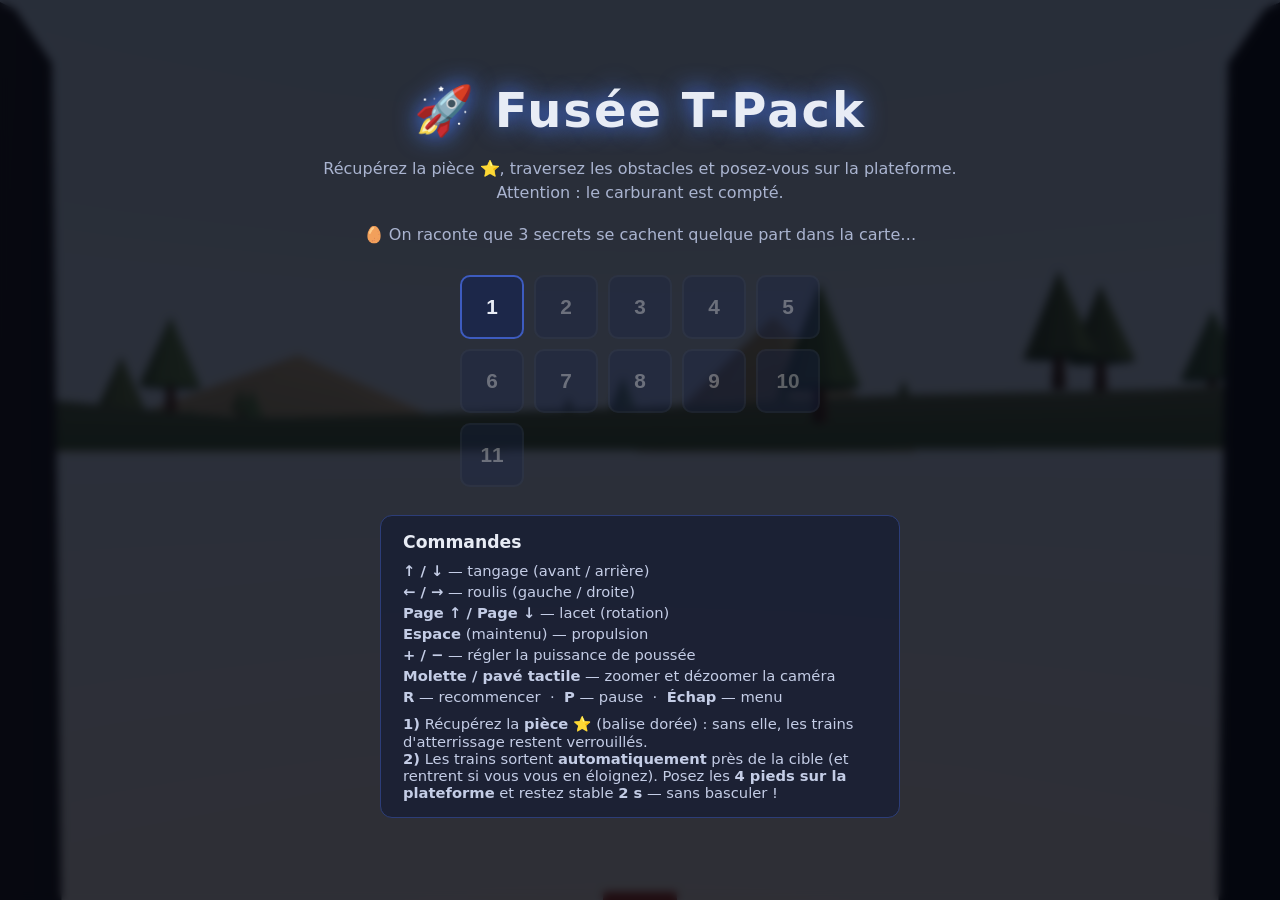
==== commit dddea686: "Niveau 11 « L'Épreuve Extrême » + zoom caméra à la molette - Niveau 11 dans un nouveau monde d'orage" ====
--- a/Fusee-T-Pack.html
+++ b/Fusee-T-Pack.html
@@ -101,6 +101,14 @@
 }
 #hud-level { font-weight: 700; font-size: 1.1rem; }
 #hud-name { color: #aab4d0; font-style: italic; }
+#hud-timer {
+  font-weight: 700;
+  font-size: 1.1rem;
+  color: #ffd24a;
+  font-variant-numeric: tabular-nums;
+}
+#hud-timer.low { color: #ff5252; animation: timer-blink 0.6s step-end infinite; }
+@keyframes timer-blink { 50% { opacity: 0.35; } }
 
 #hud-left {
   position: absolute; left: 16px; bottom: 16px;
@@ -197,6 +205,7 @@
         <li><b>Page ↑ / Page ↓</b> — lacet (rotation)</li>
         <li><b>Espace</b> (maintenu) — propulsion</li>
         <li><b>+ / −</b> — régler la puissance de poussée</li>
+        <li><b>Molette / pavé tactile</b> — zoomer et dézoomer la caméra</li>
         <li><b>R</b> — recommencer &nbsp;·&nbsp; <b>P</b> — pause &nbsp;·&nbsp; <b>Échap</b> — menu</li>
       </ul>
       <p><b>1)</b> Récupérez la <b>pièce ⭐</b> (balise dorée) : sans elle, les trains
@@ -210,8 +219,9 @@
   <!-- ===== HUD ===== -->
   <div id="hud" class="hidden">
     <div id="hud-top">
-      <span id="hud-level">Niveau 1/10</span>
+      <span id="hud-level">Niveau 1/11</span>
       <span id="hud-name"></span>
+      <span id="hud-timer" class="hidden">⏱ --</span>
     </div>
     <div id="hud-left">
       <div class="gauge">
@@ -246,11 +256,11 @@
   </div>
 
   <script>
-(()=>{var tu=1,hd=2,Mn=3,Nn=0,yt=1,nu=2;var sc=2;var ii=100;var No=204,Oo=205;var iu=0,ud=1,dd=2,Un=0,pd=1,md=2,fd=3,gd=4,vd=5,_d=6,xd=7;var ru=300,Zi=301,Ji=302,Fo=303,Bo=304,Ra=306,Nr=1e3,Or=1001,zo=1002,Ht=1003,yd=1004;var ps=1005;var hn=1006,to=1007;var Wi=1008;var bn=1009,su=1010,au=1011,Fr=1012,ac=1013,oi=1014,un=1015,Kr=1016,oc=1017,lc=1018,Ki=1020,ou=35902,lu=1021,cu=1022,en=1023,hu=1024,uu=1025,Br=1026,$i=1027,cc=1028,hc=1029,du=1030,uc=1031;var dc=1033,Xs=33776,js=33777,qs=33778,Ys=33779,Ho=35840,ko=35841,Go=35842,Vo=35843,Wo=36196,Xo=37492,jo=37496,qo=37808,Yo=37809,Zo=37810,Jo=37811,Ko=37812,$o=37813,Qo=37814,el=37815,tl=37816,nl=37817,il=37818,rl=37819,sl=37820,al=37821,Zs=36492,ol=36494,ll=36495,pu=36283,cl=36284,hl=36285,ul=36286;var Js=2300,dl=2301,no=2302,qc=2400,Yc=2401,Zc=2402;var Gi="",zt="srgb",Bn="srgb-linear",pc="display-p3",Ca="display-p3-linear",Ks="linear",Xe="srgb",$s="rec709",Qs="p3";var Ti=7680;var mu=515;var Jc=35044;var Kc="300 es",Qi=2e3,ea=2001,On=class{addEventListener(e,t){this._listeners===void 0&&(this._listeners={});let n=this._listeners;n[e]===void 0&&(n[e]=[]),n[e].indexOf(t)===-1&&n[e].push(t)}hasEventListener(e,t){if(this._listeners===void 0)return!1;let n=this._listeners;return n[e]!==void 0&&n[e].indexOf(t)!==-1}removeEventListener(e,t){if(this._listeners===void 0)return;let n=this._listeners[e];if(n!==void 0){let i=n.indexOf(t);i!==-1&&n.splice(i,1)}}dispatchEvent(e){if(this._listeners===void 0)return;let t=this._listeners[e.type];if(t!==void 0){e.target=this;let n=t.slice(0);for(let i=0,s=n.length;i<s;i++)n[i].call(this,e);e.target=null}}},gt=["00","01","02","03","04","05","06","07","08","09","0a","0b","0c","0d","0e","0f","10","11","12","13","14","15","16","17","18","19","1a","1b","1c","1d","1e","1f","20","21","22","23","24","25","26","27","28","29","2a","2b","2c","2d","2e","2f","30","31","32","33","34","35","36","37","38","39","3a","3b","3c","3d","3e","3f","40","41","42","43","44","45","46","47","48","49","4a","4b","4c","4d","4e","4f","50","51","52","53","54","55","56","57","58","59","5a","5b","5c","5d","5e","5f","60","61","62","63","64","65","66","67","68","69","6a","6b","6c","6d","6e","6f","70","71","72","73","74","75","76","77","78","79","7a","7b","7c","7d","7e","7f","80","81","82","83","84","85","86","87","88","89","8a","8b","8c","8d","8e","8f","90","91","92","93","94","95","96","97","98","99","9a","9b","9c","9d","9e","9f","a0","a1","a2","a3","a4","a5","a6","a7","a8","a9","aa","ab","ac","ad","ae","af","b0","b1","b2","b3","b4","b5","b6","b7","b8","b9","ba","bb","bc","bd","be","bf","c0","c1","c2","c3","c4","c5","c6","c7","c8","c9","ca","cb","cc","cd","ce","cf","d0","d1","d2","d3","d4","d5","d6","d7","d8","d9","da","db","dc","dd","de","df","e0","e1","e2","e3","e4","e5","e6","e7","e8","e9","ea","eb","ec","ed","ee","ef","f0","f1","f2","f3","f4","f5","f6","f7","f8","f9","fa","fb","fc","fd","fe","ff"],$c=1234567,ji=Math.PI/180,zr=180/Math.PI;function mi(){let r=4294967295*Math.random()|0,e=4294967295*Math.random()|0,t=4294967295*Math.random()|0,n=4294967295*Math.random()|0;return(gt[255&r]+gt[r>>8&255]+gt[r>>16&255]+gt[r>>24&255]+"-"+gt[255&e]+gt[e>>8&255]+"-"+gt[e>>16&15|64]+gt[e>>24&255]+"-"+gt[63&t|128]+gt[t>>8&255]+"-"+gt[t>>16&255]+gt[t>>24&255]+gt[255&n]+gt[n>>8&255]+gt[n>>16&255]+gt[n>>24&255]).toLowerCase()}function dt(r,e,t){return Math.max(e,Math.min(t,r))}function pl(r,e){return(r%e+e)%e}function Lr(r,e,t){return(1-t)*r+t*e}function Vi(r,e){switch(e.constructor){case Float32Array:return r;case Uint32Array:return r/4294967295;case Uint16Array:return r/65535;case Uint8Array:return r/255;case Int32Array:return Math.max(r/2147483647,-1);case Int16Array:return Math.max(r/32767,-1);case Int8Array:return Math.max(r/127,-1);default:throw new Error("Invalid component type.")}}function bt(r,e){switch(e.constructor){case Float32Array:return r;case Uint32Array:return Math.round(4294967295*r);case Uint16Array:return Math.round(65535*r);case Uint8Array:return Math.round(255*r);case Int32Array:return Math.round(2147483647*r);case Int16Array:return Math.round(32767*r);case Int8Array:return Math.round(127*r);default:throw new Error("Invalid component type.")}}var $r={DEG2RAD:ji,RAD2DEG:zr,generateUUID:mi,clamp:dt,euclideanModulo:pl,mapLinear:function(r,e,t,n,i){return n+(r-e)*(i-n)/(t-e)},inverseLerp:function(r,e,t){return r!==e?(t-r)/(e-r):0},lerp:Lr,damp:function(r,e,t,n){return Lr(r,e,1-Math.exp(-t*n))},pingpong:function(r,e=1){return e-Math.abs(pl(r,2*e)-e)},smoothstep:function(r,e,t){return r<=e?0:r>=t?1:(r=(r-e)/(t-e))*r*(3-2*r)},smootherstep:function(r,e,t){return r<=e?0:r>=t?1:(r=(r-e)/(t-e))*r*r*(r*(6*r-15)+10)},randInt:function(r,e){return r+Math.floor(Math.random()*(e-r+1))},randFloat:function(r,e){return r+Math.random()*(e-r)},randFloatSpread:function(r){return r*(.5-Math.random())},seededRandom:function(r){r!==void 0&&($c=r);let e=$c+=1831565813;return e=Math.imul(e^e>>>15,1|e),e^=e+Math.imul(e^e>>>7,61|e),((e^e>>>14)>>>0)/4294967296},degToRad:function(r){return r*ji},radToDeg:function(r){return r*zr},isPowerOfTwo:function(r){return(r&r-1)==0&&r!==0},ceilPowerOfTwo:function(r){return Math.pow(2,Math.ceil(Math.log(r)/Math.LN2))},floorPowerOfTwo:function(r){return Math.pow(2,Math.floor(Math.log(r)/Math.LN2))},setQuaternionFromProperEuler:function(r,e,t,n,i){let s=Math.cos,a=Math.sin,o=s(t/2),l=a(t/2),c=s((e+n)/2),h=a((e+n)/2),u=s((e-n)/2),d=a((e-n)/2),p=s((n-e)/2),f=a((n-e)/2);switch(i){case"XYX":r.set(o*h,l*u,l*d,o*c);break;case"YZY":r.set(l*d,o*h,l*u,o*c);break;case"ZXZ":r.set(l*u,l*d,o*h,o*c);break;case"XZX":r.set(o*h,l*f,l*p,o*c);break;case"YXY":r.set(l*p,o*h,l*f,o*c);break;case"ZYZ":r.set(l*f,l*p,o*h,o*c);break;default:console.warn("THREE.MathUtils: .setQuaternionFromProperEuler() encountered an unknown order: "+i)}},normalize:bt,denormalize:Vi},ne=class r{constructor(e=0,t=0){r.prototype.isVector2=!0,this.x=e,this.y=t}get width(){return this.x}set width(e){this.x=e}get height(){return this.y}set height(e){this.y=e}set(e,t){return this.x=e,this.y=t,this}setScalar(e){return this.x=e,this.y=e,this}setX(e){return this.x=e,this}setY(e){return this.y=e,this}setComponent(e,t){switch(e){case 0:this.x=t;break;case 1:this.y=t;break;default:throw new Error("index is out of range: "+e)}return this}getComponent(e){switch(e){case 0:return this.x;case 1:return this.y;default:throw new Error("index is out of range: "+e)}}clone(){return new this.constructor(this.x,this.y)}copy(e){return this.x=e.x,this.y=e.y,this}add(e){return this.x+=e.x,this.y+=e.y,this}addScalar(e){return this.x+=e,this.y+=e,this}addVectors(e,t){return this.x=e.x+t.x,this.y=e.y+t.y,this}addScaledVector(e,t){return this.x+=e.x*t,this.y+=e.y*t,this}sub(e){return this.x-=e.x,this.y-=e.y,this}subScalar(e){return this.x-=e,this.y-=e,this}subVectors(e,t){return this.x=e.x-t.x,this.y=e.y-t.y,this}multiply(e){return this.x*=e.x,this.y*=e.y,this}multiplyScalar(e){return this.x*=e,this.y*=e,this}divide(e){return this.x/=e.x,this.y/=e.y,this}divideScalar(e){return this.multiplyScalar(1/e)}applyMatrix3(e){let t=this.x,n=this.y,i=e.elements;return this.x=i[0]*t+i[3]*n+i[6],this.y=i[1]*t+i[4]*n+i[7],this}min(e){return this.x=Math.min(this.x,e.x),this.y=Math.min(this.y,e.y),this}max(e){return this.x=Math.max(this.x,e.x),this.y=Math.max(this.y,e.y),this}clamp(e,t){return this.x=Math.max(e.x,Math.min(t.x,this.x)),this.y=Math.max(e.y,Math.min(t.y,this.y)),this}clampScalar(e,t){return this.x=Math.max(e,Math.min(t,this.x)),this.y=Math.max(e,Math.min(t,this.y)),this}clampLength(e,t){let n=this.length();return this.divideScalar(n||1).multiplyScalar(Math.max(e,Math.min(t,n)))}floor(){return this.x=Math.floor(this.x),this.y=Math.floor(this.y),this}ceil(){return this.x=Math.ceil(this.x),this.y=Math.ceil(this.y),this}round(){return this.x=Math.round(this.x),this.y=Math.round(this.y),this}roundToZero(){return this.x=Math.trunc(this.x),this.y=Math.trunc(this.y),this}negate(){return this.x=-this.x,this.y=-this.y,this}dot(e){return this.x*e.x+this.y*e.y}cross(e){return this.x*e.y-this.y*e.x}lengthSq(){return this.x*this.x+this.y*this.y}length(){return Math.sqrt(this.x*this.x+this.y*this.y)}manhattanLength(){return Math.abs(this.x)+Math.abs(this.y)}normalize(){return this.divideScalar(this.length()||1)}angle(){return Math.atan2(-this.y,-this.x)+Math.PI}angleTo(e){let t=Math.sqrt(this.lengthSq()*e.lengthSq());if(t===0)return Math.PI/2;let n=this.dot(e)/t;return Math.acos(dt(n,-1,1))}distanceTo(e){return Math.sqrt(this.distanceToSquared(e))}distanceToSquared(e){let t=this.x-e.x,n=this.y-e.y;return t*t+n*n}manhattanDistanceTo(e){return Math.abs(this.x-e.x)+Math.abs(this.y-e.y)}setLength(e){return this.normalize().multiplyScalar(e)}lerp(e,t){return this.x+=(e.x-this.x)*t,this.y+=(e.y-this.y)*t,this}lerpVectors(e,t,n){return this.x=e.x+(t.x-e.x)*n,this.y=e.y+(t.y-e.y)*n,this}equals(e){return e.x===this.x&&e.y===this.y}fromArray(e,t=0){return this.x=e[t],this.y=e[t+1],this}toArray(e=[],t=0){return e[t]=this.x,e[t+1]=this.y,e}fromBufferAttribute(e,t){return this.x=e.getX(t),this.y=e.getY(t),this}rotateAround(e,t){let n=Math.cos(t),i=Math.sin(t),s=this.x-e.x,a=this.y-e.y;return this.x=s*n-a*i+e.x,this.y=s*i+a*n+e.y,this}random(){return this.x=Math.random(),this.y=Math.random(),this}*[Symbol.iterator](){yield this.x,yield this.y}},Ce=class r{constructor(e,t,n,i,s,a,o,l,c){r.prototype.isMatrix3=!0,this.elements=[1,0,0,0,1,0,0,0,1],e!==void 0&&this.set(e,t,n,i,s,a,o,l,c)}set(e,t,n,i,s,a,o,l,c){let h=this.elements;return h[0]=e,h[1]=i,h[2]=o,h[3]=t,h[4]=s,h[5]=l,h[6]=n,h[7]=a,h[8]=c,this}identity(){return this.set(1,0,0,0,1,0,0,0,1),this}copy(e){let t=this.elements,n=e.elements;return t[0]=n[0],t[1]=n[1],t[2]=n[2],t[3]=n[3],t[4]=n[4],t[5]=n[5],t[6]=n[6],t[7]=n[7],t[8]=n[8],this}extractBasis(e,t,n){return e.setFromMatrix3Column(this,0),t.setFromMatrix3Column(this,1),n.setFromMatrix3Column(this,2),this}setFromMatrix4(e){let t=e.elements;return this.set(t[0],t[4],t[8],t[1],t[5],t[9],t[2],t[6],t[10]),this}multiply(e){return this.multiplyMatrices(this,e)}premultiply(e){return this.multiplyMatrices(e,this)}multiplyMatrices(e,t){let n=e.elements,i=t.elements,s=this.elements,a=n[0],o=n[3],l=n[6],c=n[1],h=n[4],u=n[7],d=n[2],p=n[5],f=n[8],x=i[0],m=i[3],_=i[6],v=i[1],g=i[4],S=i[7],A=i[2],M=i[5],w=i[8];return s[0]=a*x+o*v+l*A,s[3]=a*m+o*g+l*M,s[6]=a*_+o*S+l*w,s[1]=c*x+h*v+u*A,s[4]=c*m+h*g+u*M,s[7]=c*_+h*S+u*w,s[2]=d*x+p*v+f*A,s[5]=d*m+p*g+f*M,s[8]=d*_+p*S+f*w,this}multiplyScalar(e){let t=this.elements;return t[0]*=e,t[3]*=e,t[6]*=e,t[1]*=e,t[4]*=e,t[7]*=e,t[2]*=e,t[5]*=e,t[8]*=e,this}determinant(){let e=this.elements,t=e[0],n=e[1],i=e[2],s=e[3],a=e[4],o=e[5],l=e[6],c=e[7],h=e[8];return t*a*h-t*o*c-n*s*h+n*o*l+i*s*c-i*a*l}invert(){let e=this.elements,t=e[0],n=e[1],i=e[2],s=e[3],a=e[4],o=e[5],l=e[6],c=e[7],h=e[8],u=h*a-o*c,d=o*l-h*s,p=c*s-a*l,f=t*u+n*d+i*p;if(f===0)return this.set(0,0,0,0,0,0,0,0,0);let x=1/f;return e[0]=u*x,e[1]=(i*c-h*n)*x,e[2]=(o*n-i*a)*x,e[3]=d*x,e[4]=(h*t-i*l)*x,e[5]=(i*s-o*t)*x,e[6]=p*x,e[7]=(n*l-c*t)*x,e[8]=(a*t-n*s)*x,this}transpose(){let e,t=this.elements;return e=t[1],t[1]=t[3],t[3]=e,e=t[2],t[2]=t[6],t[6]=e,e=t[5],t[5]=t[7],t[7]=e,this}getNormalMatrix(e){return this.setFromMatrix4(e).invert().transpose()}transposeIntoArray(e){let t=this.elements;return e[0]=t[0],e[1]=t[3],e[2]=t[6],e[3]=t[1],e[4]=t[4],e[5]=t[7],e[6]=t[2],e[7]=t[5],e[8]=t[8],this}setUvTransform(e,t,n,i,s,a,o){let l=Math.cos(s),c=Math.sin(s);return this.set(n*l,n*c,-n*(l*a+c*o)+a+e,-i*c,i*l,-i*(-c*a+l*o)+o+t,0,0,1),this}scale(e,t){return this.premultiply(io.makeScale(e,t)),this}rotate(e){return this.premultiply(io.makeRotation(-e)),this}translate(e,t){return this.premultiply(io.makeTranslation(e,t)),this}makeTranslation(e,t){return e.isVector2?this.set(1,0,e.x,0,1,e.y,0,0,1):this.set(1,0,e,0,1,t,0,0,1),this}makeRotation(e){let t=Math.cos(e),n=Math.sin(e);return this.set(t,-n,0,n,t,0,0,0,1),this}makeScale(e,t){return this.set(e,0,0,0,t,0,0,0,1),this}equals(e){let t=this.elements,n=e.elements;for(let i=0;i<9;i++)if(t[i]!==n[i])return!1;return!0}fromArray(e,t=0){for(let n=0;n<9;n++)this.elements[n]=e[n+t];return this}toArray(e=[],t=0){let n=this.elements;return e[t]=n[0],e[t+1]=n[1],e[t+2]=n[2],e[t+3]=n[3],e[t+4]=n[4],e[t+5]=n[5],e[t+6]=n[6],e[t+7]=n[7],e[t+8]=n[8],e}clone(){return new this.constructor().fromArray(this.elements)}},io=new Ce;function fu(r){for(let e=r.length-1;e>=0;--e)if(r[e]>=65535)return!0;return!1}function ta(r){return document.createElementNS("http://www.w3.org/1999/xhtml",r)}function Md(){let r=ta("canvas");return r.style.display="block",r}var Qc={};function gu(r){r in Qc||(Qc[r]=!0,console.warn(r))}var eh=new Ce().set(.8224621,.177538,0,.0331941,.9668058,0,.0170827,.0723974,.9105199),th=new Ce().set(1.2249401,-.2249404,0,-.0420569,1.0420571,0,-.0196376,-.0786361,1.0982735),ms={[Bn]:{transfer:Ks,primaries:$s,toReference:r=>r,fromReference:r=>r},[zt]:{transfer:Xe,primaries:$s,toReference:r=>r.convertSRGBToLinear(),fromReference:r=>r.convertLinearToSRGB()},[Ca]:{transfer:Ks,primaries:Qs,toReference:r=>r.applyMatrix3(th),fromReference:r=>r.applyMatrix3(eh)},[pc]:{transfer:Xe,primaries:Qs,toReference:r=>r.convertSRGBToLinear().applyMatrix3(th),fromReference:r=>r.applyMatrix3(eh).convertLinearToSRGB()}},Sd=new Set([Bn,Ca]),He={enabled:!0,_workingColorSpace:Bn,get workingColorSpace(){return this._workingColorSpace},set workingColorSpace(r){if(!Sd.has(r))throw new Error(`Unsupported working color space, "${r}".`);this._workingColorSpace=r},convert:function(r,e,t){if(this.enabled===!1||e===t||!e||!t)return r;let n=ms[e].toReference;return(0,ms[t].fromReference)(n(r))},fromWorkingColorSpace:function(r,e){return this.convert(r,this._workingColorSpace,e)},toWorkingColorSpace:function(r,e){return this.convert(r,e,this._workingColorSpace)},getPrimaries:function(r){return ms[r].primaries},getTransfer:function(r){return r===Gi?Ks:ms[r].transfer}};function qi(r){return r<.04045?.0773993808*r:Math.pow(.9478672986*r+.0521327014,2.4)}function ro(r){return r<.0031308?12.92*r:1.055*Math.pow(r,.41666)-.055}var wi,ml=class{static getDataURL(e){if(/^data:/i.test(e.src)||typeof HTMLCanvasElement>"u")return e.src;let t;if(e instanceof HTMLCanvasElement)t=e;else{wi===void 0&&(wi=ta("canvas")),wi.width=e.width,wi.height=e.height;let n=wi.getContext("2d");e instanceof ImageData?n.putImageData(e,0,0):n.drawImage(e,0,0,e.width,e.height),t=wi}return t.width>2048||t.height>2048?(console.warn("THREE.ImageUtils.getDataURL: Image converted to jpg for performance reasons",e),t.toDataURL("image/jpeg",.6)):t.toDataURL("image/png")}static sRGBToLinear(e){if(typeof HTMLImageElement<"u"&&e instanceof HTMLImageElement||typeof HTMLCanvasElement<"u"&&e instanceof HTMLCanvasElement||typeof ImageBitmap<"u"&&e instanceof ImageBitmap){let t=ta("canvas");t.width=e.width,t.height=e.height;let n=t.getContext("2d");n.drawImage(e,0,0,e.width,e.height);let i=n.getImageData(0,0,e.width,e.height),s=i.data;for(let a=0;a<s.length;a++)s[a]=255*qi(s[a]/255);return n.putImageData(i,0,0),t}if(e.data){let t=e.data.slice(0);for(let n=0;n<t.length;n++)t instanceof Uint8Array||t instanceof Uint8ClampedArray?t[n]=Math.floor(255*qi(t[n]/255)):t[n]=qi(t[n]);return{data:t,width:e.width,height:e.height}}return console.warn("THREE.ImageUtils.sRGBToLinear(): Unsupported image type. No color space conversion applied."),e}},bd=0,na=class{constructor(e=null){this.isSource=!0,Object.defineProperty(this,"id",{value:bd++}),this.uuid=mi(),this.data=e,this.dataReady=!0,this.version=0}set needsUpdate(e){e===!0&&this.version++}toJSON(e){let t=e===void 0||typeof e=="string";if(!t&&e.images[this.uuid]!==void 0)return e.images[this.uuid];let n={uuid:this.uuid,url:""},i=this.data;if(i!==null){let s;if(Array.isArray(i)){s=[];for(let a=0,o=i.length;a<o;a++)i[a].isDataTexture?s.push(so(i[a].image)):s.push(so(i[a]))}else s=so(i);n.url=s}return t||(e.images[this.uuid]=n),n}};function so(r){return typeof HTMLImageElement<"u"&&r instanceof HTMLImageElement||typeof HTMLCanvasElement<"u"&&r instanceof HTMLCanvasElement||typeof ImageBitmap<"u"&&r instanceof ImageBitmap?ml.getDataURL(r):r.data?{data:Array.from(r.data),width:r.width,height:r.height,type:r.data.constructor.name}:(console.warn("THREE.Texture: Unable to serialize Texture."),{})}var Ed=0,Rt=class r extends On{constructor(e=r.DEFAULT_IMAGE,t=r.DEFAULT_MAPPING,n=1001,i=1001,s=1006,a=1008,o=en,l=bn,c=r.DEFAULT_ANISOTROPY,h=""){super(),this.isTexture=!0,Object.defineProperty(this,"id",{value:Ed++}),this.uuid=mi(),this.name="",this.source=new na(e),this.mipmaps=[],this.mapping=t,this.channel=0,this.wrapS=n,this.wrapT=i,this.magFilter=s,this.minFilter=a,this.anisotropy=c,this.format=o,this.internalFormat=null,this.type=l,this.offset=new ne(0,0),this.repeat=new ne(1,1),this.center=new ne(0,0),this.rotation=0,this.matrixAutoUpdate=!0,this.matrix=new Ce,this.generateMipmaps=!0,this.premultiplyAlpha=!1,this.flipY=!0,this.unpackAlignment=4,this.colorSpace=h,this.userData={},this.version=0,this.onUpdate=null,this.isRenderTargetTexture=!1,this.pmremVersion=0}get image(){return this.source.data}set image(e=null){this.source.data=e}updateMatrix(){this.matrix.setUvTransform(this.offset.x,this.offset.y,this.repeat.x,this.repeat.y,this.rotation,this.center.x,this.center.y)}clone(){return new this.constructor().copy(this)}copy(e){return this.name=e.name,this.source=e.source,this.mipmaps=e.mipmaps.slice(0),this.mapping=e.mapping,this.channel=e.channel,this.wrapS=e.wrapS,this.wrapT=e.wrapT,this.magFilter=e.magFilter,this.minFilter=e.minFilter,this.anisotropy=e.anisotropy,this.format=e.format,this.internalFormat=e.internalFormat,this.type=e.type,this.offset.copy(e.offset),this.repeat.copy(e.repeat),this.center.copy(e.center),this.rotation=e.rotation,this.matrixAutoUpdate=e.matrixAutoUpdate,this.matrix.copy(e.matrix),this.generateMipmaps=e.generateMipmaps,this.premultiplyAlpha=e.premultiplyAlpha,this.flipY=e.flipY,this.unpackAlignment=e.unpackAlignment,this.colorSpace=e.colorSpace,this.userData=JSON.parse(JSON.stringify(e.userData)),this.needsUpdate=!0,this}toJSON(e){let t=e===void 0||typeof e=="string";if(!t&&e.textures[this.uuid]!==void 0)return e.textures[this.uuid];let n={metadata:{version:4.6,type:"Texture",generator:"Texture.toJSON"},uuid:this.uuid,name:this.name,image:this.source.toJSON(e).uuid,mapping:this.mapping,channel:this.channel,repeat:[this.repeat.x,this.repeat.y],offset:[this.offset.x,this.offset.y],center:[this.center.x,this.center.y],rotation:this.rotation,wrap:[this.wrapS,this.wrapT],format:this.format,internalFormat:this.internalFormat,type:this.type,colorSpace:this.colorSpace,minFilter:this.minFilter,magFilter:this.magFilter,anisotropy:this.anisotropy,flipY:this.flipY,generateMipmaps:this.generateMipmaps,premultiplyAlpha:this.premultiplyAlpha,unpackAlignment:this.unpackAlignment};return Object.keys(this.userData).length>0&&(n.userData=this.userData),t||(e.textures[this.uuid]=n),n}dispose(){this.dispatchEvent({type:"dispose"})}transformUv(e){if(this.mapping!==ru)return e;if(e.applyMatrix3(this.matrix),e.x<0||e.x>1)switch(this.wrapS){case Nr:e.x=e.x-Math.floor(e.x);break;case Or:e.x=e.x<0?0:1;break;case zo:Math.abs(Math.floor(e.x)%2)===1?e.x=Math.ceil(e.x)-e.x:e.x=e.x-Math.floor(e.x)}if(e.y<0||e.y>1)switch(this.wrapT){case Nr:e.y=e.y-Math.floor(e.y);break;case Or:e.y=e.y<0?0:1;break;case zo:Math.abs(Math.floor(e.y)%2)===1?e.y=Math.ceil(e.y)-e.y:e.y=e.y-Math.floor(e.y)}return this.flipY&&(e.y=1-e.y),e}set needsUpdate(e){e===!0&&(this.version++,this.source.needsUpdate=!0)}set needsPMREMUpdate(e){e===!0&&this.pmremVersion++}};Rt.DEFAULT_IMAGE=null,Rt.DEFAULT_MAPPING=ru,Rt.DEFAULT_ANISOTROPY=1;var Ge=class r{constructor(e=0,t=0,n=0,i=1){r.prototype.isVector4=!0,this.x=e,this.y=t,this.z=n,this.w=i}get width(){return this.z}set width(e){this.z=e}get height(){return this.w}set height(e){this.w=e}set(e,t,n,i){return this.x=e,this.y=t,this.z=n,this.w=i,this}setScalar(e){return this.x=e,this.y=e,this.z=e,this.w=e,this}setX(e){return this.x=e,this}setY(e){return this.y=e,this}setZ(e){return this.z=e,this}setW(e){return this.w=e,this}setComponent(e,t){switch(e){case 0:this.x=t;break;case 1:this.y=t;break;case 2:this.z=t;break;case 3:this.w=t;break;default:throw new Error("index is out of range: "+e)}return this}getComponent(e){switch(e){case 0:return this.x;case 1:return this.y;case 2:return this.z;case 3:return this.w;default:throw new Error("index is out of range: "+e)}}clone(){return new this.constructor(this.x,this.y,this.z,this.w)}copy(e){return this.x=e.x,this.y=e.y,this.z=e.z,this.w=e.w!==void 0?e.w:1,this}add(e){return this.x+=e.x,this.y+=e.y,this.z+=e.z,this.w+=e.w,this}addScalar(e){return this.x+=e,this.y+=e,this.z+=e,this.w+=e,this}addVectors(e,t){return this.x=e.x+t.x,this.y=e.y+t.y,this.z=e.z+t.z,this.w=e.w+t.w,this}addScaledVector(e,t){return this.x+=e.x*t,this.y+=e.y*t,this.z+=e.z*t,this.w+=e.w*t,this}sub(e){return this.x-=e.x,this.y-=e.y,this.z-=e.z,this.w-=e.w,this}subScalar(e){return this.x-=e,this.y-=e,this.z-=e,this.w-=e,this}subVectors(e,t){return this.x=e.x-t.x,this.y=e.y-t.y,this.z=e.z-t.z,this.w=e.w-t.w,this}multiply(e){return this.x*=e.x,this.y*=e.y,this.z*=e.z,this.w*=e.w,this}multiplyScalar(e){return this.x*=e,this.y*=e,this.z*=e,this.w*=e,this}applyMatrix4(e){let t=this.x,n=this.y,i=this.z,s=this.w,a=e.elements;return this.x=a[0]*t+a[4]*n+a[8]*i+a[12]*s,this.y=a[1]*t+a[5]*n+a[9]*i+a[13]*s,this.z=a[2]*t+a[6]*n+a[10]*i+a[14]*s,this.w=a[3]*t+a[7]*n+a[11]*i+a[15]*s,this}divideScalar(e){return this.multiplyScalar(1/e)}setAxisAngleFromQuaternion(e){this.w=2*Math.acos(e.w);let t=Math.sqrt(1-e.w*e.w);return t<1e-4?(this.x=1,this.y=0,this.z=0):(this.x=e.x/t,this.y=e.y/t,this.z=e.z/t),this}setAxisAngleFromRotationMatrix(e){let t,n,i,s,l=e.elements,c=l[0],h=l[4],u=l[8],d=l[1],p=l[5],f=l[9],x=l[2],m=l[6],_=l[10];if(Math.abs(h-d)<.01&&Math.abs(u-x)<.01&&Math.abs(f-m)<.01){if(Math.abs(h+d)<.1&&Math.abs(u+x)<.1&&Math.abs(f+m)<.1&&Math.abs(c+p+_-3)<.1)return this.set(1,0,0,0),this;t=Math.PI;let g=(c+1)/2,S=(p+1)/2,A=(_+1)/2,M=(h+d)/4,w=(u+x)/4,N=(f+m)/4;return g>S&&g>A?g<.01?(n=0,i=.707106781,s=.707106781):(n=Math.sqrt(g),i=M/n,s=w/n):S>A?S<.01?(n=.707106781,i=0,s=.707106781):(i=Math.sqrt(S),n=M/i,s=N/i):A<.01?(n=.707106781,i=.707106781,s=0):(s=Math.sqrt(A),n=w/s,i=N/s),this.set(n,i,s,t),this}let v=Math.sqrt((m-f)*(m-f)+(u-x)*(u-x)+(d-h)*(d-h));return Math.abs(v)<.001&&(v=1),this.x=(m-f)/v,this.y=(u-x)/v,this.z=(d-h)/v,this.w=Math.acos((c+p+_-1)/2),this}setFromMatrixPosition(e){let t=e.elements;return this.x=t[12],this.y=t[13],this.z=t[14],this.w=t[15],this}min(e){return this.x=Math.min(this.x,e.x),this.y=Math.min(this.y,e.y),this.z=Math.min(this.z,e.z),this.w=Math.min(this.w,e.w),this}max(e){return this.x=Math.max(this.x,e.x),this.y=Math.max(this.y,e.y),this.z=Math.max(this.z,e.z),this.w=Math.max(this.w,e.w),this}clamp(e,t){return this.x=Math.max(e.x,Math.min(t.x,this.x)),this.y=Math.max(e.y,Math.min(t.y,this.y)),this.z=Math.max(e.z,Math.min(t.z,this.z)),this.w=Math.max(e.w,Math.min(t.w,this.w)),this}clampScalar(e,t){return this.x=Math.max(e,Math.min(t,this.x)),this.y=Math.max(e,Math.min(t,this.y)),this.z=Math.max(e,Math.min(t,this.z)),this.w=Math.max(e,Math.min(t,this.w)),this}clampLength(e,t){let n=this.length();return this.divideScalar(n||1).multiplyScalar(Math.max(e,Math.min(t,n)))}floor(){return this.x=Math.floor(this.x),this.y=Math.floor(this.y),this.z=Math.floor(this.z),this.w=Math.floor(this.w),this}ceil(){return this.x=Math.ceil(this.x),this.y=Math.ceil(this.y),this.z=Math.ceil(this.z),this.w=Math.ceil(this.w),this}round(){return this.x=Math.round(this.x),this.y=Math.round(this.y),this.z=Math.round(this.z),this.w=Math.round(this.w),this}roundToZero(){return this.x=Math.trunc(this.x),this.y=Math.trunc(this.y),this.z=Math.trunc(this.z),this.w=Math.trunc(this.w),this}negate(){return this.x=-this.x,this.y=-this.y,this.z=-this.z,this.w=-this.w,this}dot(e){return this.x*e.x+this.y*e.y+this.z*e.z+this.w*e.w}lengthSq(){return this.x*this.x+this.y*this.y+this.z*this.z+this.w*this.w}length(){return Math.sqrt(this.x*this.x+this.y*this.y+this.z*this.z+this.w*this.w)}manhattanLength(){return Math.abs(this.x)+Math.abs(this.y)+Math.abs(this.z)+Math.abs(this.w)}normalize(){return this.divideScalar(this.length()||1)}setLength(e){return this.normalize().multiplyScalar(e)}lerp(e,t){return this.x+=(e.x-this.x)*t,this.y+=(e.y-this.y)*t,this.z+=(e.z-this.z)*t,this.w+=(e.w-this.w)*t,this}lerpVectors(e,t,n){return this.x=e.x+(t.x-e.x)*n,this.y=e.y+(t.y-e.y)*n,this.z=e.z+(t.z-e.z)*n,this.w=e.w+(t.w-e.w)*n,this}equals(e){return e.x===this.x&&e.y===this.y&&e.z===this.z&&e.w===this.w}fromArray(e,t=0){return this.x=e[t],this.y=e[t+1],this.z=e[t+2],this.w=e[t+3],this}toArray(e=[],t=0){return e[t]=this.x,e[t+1]=this.y,e[t+2]=this.z,e[t+3]=this.w,e}fromBufferAttribute(e,t){return this.x=e.getX(t),this.y=e.getY(t),this.z=e.getZ(t),this.w=e.getW(t),this}random(){return this.x=Math.random(),this.y=Math.random(),this.z=Math.random(),this.w=Math.random(),this}*[Symbol.iterator](){yield this.x,yield this.y,yield this.z,yield this.w}},fl=class extends On{constructor(e=1,t=1,n={}){super(),this.isRenderTarget=!0,this.width=e,this.height=t,this.depth=1,this.scissor=new Ge(0,0,e,t),this.scissorTest=!1,this.viewport=new Ge(0,0,e,t);let i={width:e,height:t,depth:1};n=Object.assign({generateMipmaps:!1,internalFormat:null,minFilter:hn,depthBuffer:!0,stencilBuffer:!1,resolveDepthBuffer:!0,resolveStencilBuffer:!0,depthTexture:null,samples:0,count:1},n);let s=new Rt(i,n.mapping,n.wrapS,n.wrapT,n.magFilter,n.minFilter,n.format,n.type,n.anisotropy,n.colorSpace);s.flipY=!1,s.generateMipmaps=n.generateMipmaps,s.internalFormat=n.internalFormat,this.textures=[];let a=n.count;for(let o=0;o<a;o++)this.textures[o]=s.clone(),this.textures[o].isRenderTargetTexture=!0;this.depthBuffer=n.depthBuffer,this.stencilBuffer=n.stencilBuffer,this.resolveDepthBuffer=n.resolveDepthBuffer,this.resolveStencilBuffer=n.resolveStencilBuffer,this.depthTexture=n.depthTexture,this.samples=n.samples}get texture(){return this.textures[0]}set texture(e){this.textures[0]=e}setSize(e,t,n=1){if(this.width!==e||this.height!==t||this.depth!==n){this.width=e,this.height=t,this.depth=n;for(let i=0,s=this.textures.length;i<s;i++)this.textures[i].image.width=e,this.textures[i].image.height=t,this.textures[i].image.depth=n;this.dispose()}this.viewport.set(0,0,e,t),this.scissor.set(0,0,e,t)}clone(){return new this.constructor().copy(this)}copy(e){this.width=e.width,this.height=e.height,this.depth=e.depth,this.scissor.copy(e.scissor),this.scissorTest=e.scissorTest,this.viewport.copy(e.viewport),this.textures.length=0;for(let n=0,i=e.textures.length;n<i;n++)this.textures[n]=e.textures[n].clone(),this.textures[n].isRenderTargetTexture=!0;let t=Object.assign({},e.texture.image);return this.texture.source=new na(t),this.depthBuffer=e.depthBuffer,this.stencilBuffer=e.stencilBuffer,this.resolveDepthBuffer=e.resolveDepthBuffer,this.resolveStencilBuffer=e.resolveStencilBuffer,e.depthTexture!==null&&(this.depthTexture=e.depthTexture.clone()),this.samples=e.samples,this}dispose(){this.dispatchEvent({type:"dispose"})}},En=class extends fl{constructor(e=1,t=1,n={}){super(e,t,n),this.isWebGLRenderTarget=!0}},ia=class extends Rt{constructor(e=null,t=1,n=1,i=1){super(null),this.isDataArrayTexture=!0,this.image={data:e,width:t,height:n,depth:i},this.magFilter=Ht,this.minFilter=Ht,this.wrapR=Or,this.generateMipmaps=!1,this.flipY=!1,this.unpackAlignment=1,this.layerUpdates=new Set}addLayerUpdate(e){this.layerUpdates.add(e)}clearLayerUpdates(){this.layerUpdates.clear()}};var gl=class extends Rt{constructor(e=null,t=1,n=1,i=1){super(null),this.isData3DTexture=!0,this.image={data:e,width:t,height:n,depth:i},this.magFilter=Ht,this.minFilter=Ht,this.wrapR=Or,this.generateMipmaps=!1,this.flipY=!1,this.unpackAlignment=1}};var Tt=class{constructor(e=0,t=0,n=0,i=1){this.isQuaternion=!0,this._x=e,this._y=t,this._z=n,this._w=i}static slerpFlat(e,t,n,i,s,a,o){let l=n[i+0],c=n[i+1],h=n[i+2],u=n[i+3],d=s[a+0],p=s[a+1],f=s[a+2],x=s[a+3];if(o===0)return e[t+0]=l,e[t+1]=c,e[t+2]=h,void(e[t+3]=u);if(o===1)return e[t+0]=d,e[t+1]=p,e[t+2]=f,void(e[t+3]=x);if(u!==x||l!==d||c!==p||h!==f){let m=1-o,_=l*d+c*p+h*f+u*x,v=_>=0?1:-1,g=1-_*_;if(g>Number.EPSILON){let A=Math.sqrt(g),M=Math.atan2(A,_*v);m=Math.sin(m*M)/A,o=Math.sin(o*M)/A}let S=o*v;if(l=l*m+d*S,c=c*m+p*S,h=h*m+f*S,u=u*m+x*S,m===1-o){let A=1/Math.sqrt(l*l+c*c+h*h+u*u);l*=A,c*=A,h*=A,u*=A}}e[t]=l,e[t+1]=c,e[t+2]=h,e[t+3]=u}static multiplyQuaternionsFlat(e,t,n,i,s,a){let o=n[i],l=n[i+1],c=n[i+2],h=n[i+3],u=s[a],d=s[a+1],p=s[a+2],f=s[a+3];return e[t]=o*f+h*u+l*p-c*d,e[t+1]=l*f+h*d+c*u-o*p,e[t+2]=c*f+h*p+o*d-l*u,e[t+3]=h*f-o*u-l*d-c*p,e}get x(){return this._x}set x(e){this._x=e,this._onChangeCallback()}get y(){return this._y}set y(e){this._y=e,this._onChangeCallback()}get z(){return this._z}set z(e){this._z=e,this._onChangeCallback()}get w(){return this._w}set w(e){this._w=e,this._onChangeCallback()}set(e,t,n,i){return this._x=e,this._y=t,this._z=n,this._w=i,this._onChangeCallback(),this}clone(){return new this.constructor(this._x,this._y,this._z,this._w)}copy(e){return this._x=e.x,this._y=e.y,this._z=e.z,this._w=e.w,this._onChangeCallback(),this}setFromEuler(e,t=!0){let n=e._x,i=e._y,s=e._z,a=e._order,o=Math.cos,l=Math.sin,c=o(n/2),h=o(i/2),u=o(s/2),d=l(n/2),p=l(i/2),f=l(s/2);switch(a){case"XYZ":this._x=d*h*u+c*p*f,this._y=c*p*u-d*h*f,this._z=c*h*f+d*p*u,this._w=c*h*u-d*p*f;break;case"YXZ":this._x=d*h*u+c*p*f,this._y=c*p*u-d*h*f,this._z=c*h*f-d*p*u,this._w=c*h*u+d*p*f;break;case"ZXY":this._x=d*h*u-c*p*f,this._y=c*p*u+d*h*f,this._z=c*h*f+d*p*u,this._w=c*h*u-d*p*f;break;case"ZYX":this._x=d*h*u-c*p*f,this._y=c*p*u+d*h*f,this._z=c*h*f-d*p*u,this._w=c*h*u+d*p*f;break;case"YZX":this._x=d*h*u+c*p*f,this._y=c*p*u+d*h*f,this._z=c*h*f-d*p*u,this._w=c*h*u-d*p*f;break;case"XZY":this._x=d*h*u-c*p*f,this._y=c*p*u-d*h*f,this._z=c*h*f+d*p*u,this._w=c*h*u+d*p*f;break;default:console.warn("THREE.Quaternion: .setFromEuler() encountered an unknown order: "+a)}return t===!0&&this._onChangeCallback(),this}setFromAxisAngle(e,t){let n=t/2,i=Math.sin(n);return this._x=e.x*i,this._y=e.y*i,this._z=e.z*i,this._w=Math.cos(n),this._onChangeCallback(),this}setFromRotationMatrix(e){let t=e.elements,n=t[0],i=t[4],s=t[8],a=t[1],o=t[5],l=t[9],c=t[2],h=t[6],u=t[10],d=n+o+u;if(d>0){let p=.5/Math.sqrt(d+1);this._w=.25/p,this._x=(h-l)*p,this._y=(s-c)*p,this._z=(a-i)*p}else if(n>o&&n>u){let p=2*Math.sqrt(1+n-o-u);this._w=(h-l)/p,this._x=.25*p,this._y=(i+a)/p,this._z=(s+c)/p}else if(o>u){let p=2*Math.sqrt(1+o-n-u);this._w=(s-c)/p,this._x=(i+a)/p,this._y=.25*p,this._z=(l+h)/p}else{let p=2*Math.sqrt(1+u-n-o);this._w=(a-i)/p,this._x=(s+c)/p,this._y=(l+h)/p,this._z=.25*p}return this._onChangeCallback(),this}setFromUnitVectors(e,t){let n=e.dot(t)+1;return n<Number.EPSILON?(n=0,Math.abs(e.x)>Math.abs(e.z)?(this._x=-e.y,this._y=e.x,this._z=0,this._w=n):(this._x=0,this._y=-e.z,this._z=e.y,this._w=n)):(this._x=e.y*t.z-e.z*t.y,this._y=e.z*t.x-e.x*t.z,this._z=e.x*t.y-e.y*t.x,this._w=n),this.normalize()}angleTo(e){return 2*Math.acos(Math.abs(dt(this.dot(e),-1,1)))}rotateTowards(e,t){let n=this.angleTo(e);if(n===0)return this;let i=Math.min(1,t/n);return this.slerp(e,i),this}identity(){return this.set(0,0,0,1)}invert(){return this.conjugate()}conjugate(){return this._x*=-1,this._y*=-1,this._z*=-1,this._onChangeCallback(),this}dot(e){return this._x*e._x+this._y*e._y+this._z*e._z+this._w*e._w}lengthSq(){return this._x*this._x+this._y*this._y+this._z*this._z+this._w*this._w}length(){return Math.sqrt(this._x*this._x+this._y*this._y+this._z*this._z+this._w*this._w)}normalize(){let e=this.length();return e===0?(this._x=0,this._y=0,this._z=0,this._w=1):(e=1/e,this._x=this._x*e,this._y=this._y*e,this._z=this._z*e,this._w=this._w*e),this._onChangeCallback(),this}multiply(e){return this.multiplyQuaternions(this,e)}premultiply(e){return this.multiplyQuaternions(e,this)}multiplyQuaternions(e,t){let n=e._x,i=e._y,s=e._z,a=e._w,o=t._x,l=t._y,c=t._z,h=t._w;return this._x=n*h+a*o+i*c-s*l,this._y=i*h+a*l+s*o-n*c,this._z=s*h+a*c+n*l-i*o,this._w=a*h-n*o-i*l-s*c,this._onChangeCallback(),this}slerp(e,t){if(t===0)return this;if(t===1)return this.copy(e);let n=this._x,i=this._y,s=this._z,a=this._w,o=a*e._w+n*e._x+i*e._y+s*e._z;if(o<0?(this._w=-e._w,this._x=-e._x,this._y=-e._y,this._z=-e._z,o=-o):this.copy(e),o>=1)return this._w=a,this._x=n,this._y=i,this._z=s,this;let l=1-o*o;if(l<=Number.EPSILON){let p=1-t;return this._w=p*a+t*this._w,this._x=p*n+t*this._x,this._y=p*i+t*this._y,this._z=p*s+t*this._z,this.normalize(),this}let c=Math.sqrt(l),h=Math.atan2(c,o),u=Math.sin((1-t)*h)/c,d=Math.sin(t*h)/c;return this._w=a*u+this._w*d,this._x=n*u+this._x*d,this._y=i*u+this._y*d,this._z=s*u+this._z*d,this._onChangeCallback(),this}slerpQuaternions(e,t,n){return this.copy(e).slerp(t,n)}random(){let e=2*Math.PI*Math.random(),t=2*Math.PI*Math.random(),n=Math.random(),i=Math.sqrt(1-n),s=Math.sqrt(n);return this.set(i*Math.sin(e),i*Math.cos(e),s*Math.sin(t),s*Math.cos(t))}equals(e){return e._x===this._x&&e._y===this._y&&e._z===this._z&&e._w===this._w}fromArray(e,t=0){return this._x=e[t],this._y=e[t+1],this._z=e[t+2],this._w=e[t+3],this._onChangeCallback(),this}toArray(e=[],t=0){return e[t]=this._x,e[t+1]=this._y,e[t+2]=this._z,e[t+3]=this._w,e}fromBufferAttribute(e,t){return this._x=e.getX(t),this._y=e.getY(t),this._z=e.getZ(t),this._w=e.getW(t),this._onChangeCallback(),this}toJSON(){return this.toArray()}_onChange(e){return this._onChangeCallback=e,this}_onChangeCallback(){}*[Symbol.iterator](){yield this._x,yield this._y,yield this._z,yield this._w}},b=class r{constructor(e=0,t=0,n=0){r.prototype.isVector3=!0,this.x=e,this.y=t,this.z=n}set(e,t,n){return n===void 0&&(n=this.z),this.x=e,this.y=t,this.z=n,this}setScalar(e){return this.x=e,this.y=e,this.z=e,this}setX(e){return this.x=e,this}setY(e){return this.y=e,this}setZ(e){return this.z=e,this}setComponent(e,t){switch(e){case 0:this.x=t;break;case 1:this.y=t;break;case 2:this.z=t;break;default:throw new Error("index is out of range: "+e)}return this}getComponent(e){switch(e){case 0:return this.x;case 1:return this.y;case 2:return this.z;default:throw new Error("index is out of range: "+e)}}clone(){return new this.constructor(this.x,this.y,this.z)}copy(e){return this.x=e.x,this.y=e.y,this.z=e.z,this}add(e){return this.x+=e.x,this.y+=e.y,this.z+=e.z,this}addScalar(e){return this.x+=e,this.y+=e,this.z+=e,this}addVectors(e,t){return this.x=e.x+t.x,this.y=e.y+t.y,this.z=e.z+t.z,this}addScaledVector(e,t){return this.x+=e.x*t,this.y+=e.y*t,this.z+=e.z*t,this}sub(e){return this.x-=e.x,this.y-=e.y,this.z-=e.z,this}subScalar(e){return this.x-=e,this.y-=e,this.z-=e,this}subVectors(e,t){return this.x=e.x-t.x,this.y=e.y-t.y,this.z=e.z-t.z,this}multiply(e){return this.x*=e.x,this.y*=e.y,this.z*=e.z,this}multiplyScalar(e){return this.x*=e,this.y*=e,this.z*=e,this}multiplyVectors(e,t){return this.x=e.x*t.x,this.y=e.y*t.y,this.z=e.z*t.z,this}applyEuler(e){return this.applyQuaternion(nh.setFromEuler(e))}applyAxisAngle(e,t){return this.applyQuaternion(nh.setFromAxisAngle(e,t))}applyMatrix3(e){let t=this.x,n=this.y,i=this.z,s=e.elements;return this.x=s[0]*t+s[3]*n+s[6]*i,this.y=s[1]*t+s[4]*n+s[7]*i,this.z=s[2]*t+s[5]*n+s[8]*i,this}applyNormalMatrix(e){return this.applyMatrix3(e).normalize()}applyMatrix4(e){let t=this.x,n=this.y,i=this.z,s=e.elements,a=1/(s[3]*t+s[7]*n+s[11]*i+s[15]);return this.x=(s[0]*t+s[4]*n+s[8]*i+s[12])*a,this.y=(s[1]*t+s[5]*n+s[9]*i+s[13])*a,this.z=(s[2]*t+s[6]*n+s[10]*i+s[14])*a,this}applyQuaternion(e){let t=this.x,n=this.y,i=this.z,s=e.x,a=e.y,o=e.z,l=e.w,c=2*(a*i-o*n),h=2*(o*t-s*i),u=2*(s*n-a*t);return this.x=t+l*c+a*u-o*h,this.y=n+l*h+o*c-s*u,this.z=i+l*u+s*h-a*c,this}project(e){return this.applyMatrix4(e.matrixWorldInverse).applyMatrix4(e.projectionMatrix)}unproject(e){return this.applyMatrix4(e.projectionMatrixInverse).applyMatrix4(e.matrixWorld)}transformDirection(e){let t=this.x,n=this.y,i=this.z,s=e.elements;return this.x=s[0]*t+s[4]*n+s[8]*i,this.y=s[1]*t+s[5]*n+s[9]*i,this.z=s[2]*t+s[6]*n+s[10]*i,this.normalize()}divide(e){return this.x/=e.x,this.y/=e.y,this.z/=e.z,this}divideScalar(e){return this.multiplyScalar(1/e)}min(e){return this.x=Math.min(this.x,e.x),this.y=Math.min(this.y,e.y),this.z=Math.min(this.z,e.z),this}max(e){return this.x=Math.max(this.x,e.x),this.y=Math.max(this.y,e.y),this.z=Math.max(this.z,e.z),this}clamp(e,t){return this.x=Math.max(e.x,Math.min(t.x,this.x)),this.y=Math.max(e.y,Math.min(t.y,this.y)),this.z=Math.max(e.z,Math.min(t.z,this.z)),this}clampScalar(e,t){return this.x=Math.max(e,Math.min(t,this.x)),this.y=Math.max(e,Math.min(t,this.y)),this.z=Math.max(e,Math.min(t,this.z)),this}clampLength(e,t){let n=this.length();return this.divideScalar(n||1).multiplyScalar(Math.max(e,Math.min(t,n)))}floor(){return this.x=Math.floor(this.x),this.y=Math.floor(this.y),this.z=Math.floor(this.z),this}ceil(){return this.x=Math.ceil(this.x),this.y=Math.ceil(this.y),this.z=Math.ceil(this.z),this}round(){return this.x=Math.round(this.x),this.y=Math.round(this.y),this.z=Math.round(this.z),this}roundToZero(){return this.x=Math.trunc(this.x),this.y=Math.trunc(this.y),this.z=Math.trunc(this.z),this}negate(){return this.x=-this.x,this.y=-this.y,this.z=-this.z,this}dot(e){return this.x*e.x+this.y*e.y+this.z*e.z}lengthSq(){return this.x*this.x+this.y*this.y+this.z*this.z}length(){return Math.sqrt(this.x*this.x+this.y*this.y+this.z*this.z)}manhattanLength(){return Math.abs(this.x)+Math.abs(this.y)+Math.abs(this.z)}normalize(){return this.divideScalar(this.length()||1)}setLength(e){return this.normalize().multiplyScalar(e)}lerp(e,t){return this.x+=(e.x-this.x)*t,this.y+=(e.y-this.y)*t,this.z+=(e.z-this.z)*t,this}lerpVectors(e,t,n){return this.x=e.x+(t.x-e.x)*n,this.y=e.y+(t.y-e.y)*n,this.z=e.z+(t.z-e.z)*n,this}cross(e){return this.crossVectors(this,e)}crossVectors(e,t){let n=e.x,i=e.y,s=e.z,a=t.x,o=t.y,l=t.z;return this.x=i*l-s*o,this.y=s*a-n*l,this.z=n*o-i*a,this}projectOnVector(e){let t=e.lengthSq();if(t===0)return this.set(0,0,0);let n=e.dot(this)/t;return this.copy(e).multiplyScalar(n)}projectOnPlane(e){return ao.copy(this).projectOnVector(e),this.sub(ao)}reflect(e){return this.sub(ao.copy(e).multiplyScalar(2*this.dot(e)))}angleTo(e){let t=Math.sqrt(this.lengthSq()*e.lengthSq());if(t===0)return Math.PI/2;let n=this.dot(e)/t;return Math.acos(dt(n,-1,1))}distanceTo(e){return Math.sqrt(this.distanceToSquared(e))}distanceToSquared(e){let t=this.x-e.x,n=this.y-e.y,i=this.z-e.z;return t*t+n*n+i*i}manhattanDistanceTo(e){return Math.abs(this.x-e.x)+Math.abs(this.y-e.y)+Math.abs(this.z-e.z)}setFromSpherical(e){return this.setFromSphericalCoords(e.radius,e.phi,e.theta)}setFromSphericalCoords(e,t,n){let i=Math.sin(t)*e;return this.x=i*Math.sin(n),this.y=Math.cos(t)*e,this.z=i*Math.cos(n),this}setFromCylindrical(e){return this.setFromCylindricalCoords(e.radius,e.theta,e.y)}setFromCylindricalCoords(e,t,n){return this.x=e*Math.sin(t),this.y=n,this.z=e*Math.cos(t),this}setFromMatrixPosition(e){let t=e.elements;return this.x=t[12],this.y=t[13],this.z=t[14],this}setFromMatrixScale(e){let t=this.setFromMatrixColumn(e,0).length(),n=this.setFromMatrixColumn(e,1).length(),i=this.setFromMatrixColumn(e,2).length();return this.x=t,this.y=n,this.z=i,this}setFromMatrixColumn(e,t){return this.fromArray(e.elements,4*t)}setFromMatrix3Column(e,t){return this.fromArray(e.elements,3*t)}setFromEuler(e){return this.x=e._x,this.y=e._y,this.z=e._z,this}setFromColor(e){return this.x=e.r,this.y=e.g,this.z=e.b,this}equals(e){return e.x===this.x&&e.y===this.y&&e.z===this.z}fromArray(e,t=0){return this.x=e[t],this.y=e[t+1],this.z=e[t+2],this}toArray(e=[],t=0){return e[t]=this.x,e[t+1]=this.y,e[t+2]=this.z,e}fromBufferAttribute(e,t){return this.x=e.getX(t),this.y=e.getY(t),this.z=e.getZ(t),this}random(){return this.x=Math.random(),this.y=Math.random(),this.z=Math.random(),this}randomDirection(){let e=Math.random()*Math.PI*2,t=2*Math.random()-1,n=Math.sqrt(1-t*t);return this.x=n*Math.cos(e),this.y=t,this.z=n*Math.sin(e),this}*[Symbol.iterator](){yield this.x,yield this.y,yield this.z}},ao=new b,nh=new Tt,nn=class{constructor(e=new b(1/0,1/0,1/0),t=new b(-1/0,-1/0,-1/0)){this.isBox3=!0,this.min=e,this.max=t}set(e,t){return this.min.copy(e),this.max.copy(t),this}setFromArray(e){this.makeEmpty();for(let t=0,n=e.length;t<n;t+=3)this.expandByPoint(Kt.fromArray(e,t));return this}setFromBufferAttribute(e){this.makeEmpty();for(let t=0,n=e.count;t<n;t++)this.expandByPoint(Kt.fromBufferAttribute(e,t));return this}setFromPoints(e){this.makeEmpty();for(let t=0,n=e.length;t<n;t++)this.expandByPoint(e[t]);return this}setFromCenterAndSize(e,t){let n=Kt.copy(t).multiplyScalar(.5);return this.min.copy(e).sub(n),this.max.copy(e).add(n),this}setFromObject(e,t=!1){return this.makeEmpty(),this.expandByObject(e,t)}clone(){return new this.constructor().copy(this)}copy(e){return this.min.copy(e.min),this.max.copy(e.max),this}makeEmpty(){return this.min.x=this.min.y=this.min.z=1/0,this.max.x=this.max.y=this.max.z=-1/0,this}isEmpty(){return this.max.x<this.min.x||this.max.y<this.min.y||this.max.z<this.min.z}getCenter(e){return this.isEmpty()?e.set(0,0,0):e.addVectors(this.min,this.max).multiplyScalar(.5)}getSize(e){return this.isEmpty()?e.set(0,0,0):e.subVectors(this.max,this.min)}expandByPoint(e){return this.min.min(e),this.max.max(e),this}expandByVector(e){return this.min.sub(e),this.max.add(e),this}expandByScalar(e){return this.min.addScalar(-e),this.max.addScalar(e),this}expandByObject(e,t=!1){e.updateWorldMatrix(!1,!1);let n=e.geometry;if(n!==void 0){let s=n.getAttribute("position");if(t===!0&&s!==void 0&&e.isInstancedMesh!==!0)for(let a=0,o=s.count;a<o;a++)e.isMesh===!0?e.getVertexPosition(a,Kt):Kt.fromBufferAttribute(s,a),Kt.applyMatrix4(e.matrixWorld),this.expandByPoint(Kt);else e.boundingBox!==void 0?(e.boundingBox===null&&e.computeBoundingBox(),fs.copy(e.boundingBox)):(n.boundingBox===null&&n.computeBoundingBox(),fs.copy(n.boundingBox)),fs.applyMatrix4(e.matrixWorld),this.union(fs)}let i=e.children;for(let s=0,a=i.length;s<a;s++)this.expandByObject(i[s],t);return this}containsPoint(e){return!(e.x<this.min.x||e.x>this.max.x||e.y<this.min.y||e.y>this.max.y||e.z<this.min.z||e.z>this.max.z)}containsBox(e){return this.min.x<=e.min.x&&e.max.x<=this.max.x&&this.min.y<=e.min.y&&e.max.y<=this.max.y&&this.min.z<=e.min.z&&e.max.z<=this.max.z}getParameter(e,t){return t.set((e.x-this.min.x)/(this.max.x-this.min.x),(e.y-this.min.y)/(this.max.y-this.min.y),(e.z-this.min.z)/(this.max.z-this.min.z))}intersectsBox(e){return!(e.max.x<this.min.x||e.min.x>this.max.x||e.max.y<this.min.y||e.min.y>this.max.y||e.max.z<this.min.z||e.min.z>this.max.z)}intersectsSphere(e){return this.clampPoint(e.center,Kt),Kt.distanceToSquared(e.center)<=e.radius*e.radius}intersectsPlane(e){let t,n;return e.normal.x>0?(t=e.normal.x*this.min.x,n=e.normal.x*this.max.x):(t=e.normal.x*this.max.x,n=e.normal.x*this.min.x),e.normal.y>0?(t+=e.normal.y*this.min.y,n+=e.normal.y*this.max.y):(t+=e.normal.y*this.max.y,n+=e.normal.y*this.min.y),e.normal.z>0?(t+=e.normal.z*this.min.z,n+=e.normal.z*this.max.z):(t+=e.normal.z*this.max.z,n+=e.normal.z*this.min.z),t<=-e.constant&&n>=-e.constant}intersectsTriangle(e){if(this.isEmpty())return!1;this.getCenter(Sr),gs.subVectors(this.max,Sr),Ai.subVectors(e.a,Sr),Ri.subVectors(e.b,Sr),Ci.subVectors(e.c,Sr),An.subVectors(Ri,Ai),Rn.subVectors(Ci,Ri),Jn.subVectors(Ai,Ci);let t=[0,-An.z,An.y,0,-Rn.z,Rn.y,0,-Jn.z,Jn.y,An.z,0,-An.x,Rn.z,0,-Rn.x,Jn.z,0,-Jn.x,-An.y,An.x,0,-Rn.y,Rn.x,0,-Jn.y,Jn.x,0];return!!oo(t,Ai,Ri,Ci,gs)&&(t=[1,0,0,0,1,0,0,0,1],!!oo(t,Ai,Ri,Ci,gs)&&(vs.crossVectors(An,Rn),t=[vs.x,vs.y,vs.z],oo(t,Ai,Ri,Ci,gs)))}clampPoint(e,t){return t.copy(e).clamp(this.min,this.max)}distanceToPoint(e){return this.clampPoint(e,Kt).distanceTo(e)}getBoundingSphere(e){return this.isEmpty()?e.makeEmpty():(this.getCenter(e.center),e.radius=.5*this.getSize(Kt).length()),e}intersect(e){return this.min.max(e.min),this.max.min(e.max),this.isEmpty()&&this.makeEmpty(),this}union(e){return this.min.min(e.min),this.max.max(e.max),this}applyMatrix4(e){return this.isEmpty()||(gn[0].set(this.min.x,this.min.y,this.min.z).applyMatrix4(e),gn[1].set(this.min.x,this.min.y,this.max.z).applyMatrix4(e),gn[2].set(this.min.x,this.max.y,this.min.z).applyMatrix4(e),gn[3].set(this.min.x,this.max.y,this.max.z).applyMatrix4(e),gn[4].set(this.max.x,this.min.y,this.min.z).applyMatrix4(e),gn[5].set(this.max.x,this.min.y,this.max.z).applyMatrix4(e),gn[6].set(this.max.x,this.max.y,this.min.z).applyMatrix4(e),gn[7].set(this.max.x,this.max.y,this.max.z).applyMatrix4(e),this.setFromPoints(gn)),this}translate(e){return this.min.add(e),this.max.add(e),this}equals(e){return e.min.equals(this.min)&&e.max.equals(this.max)}},gn=[new b,new b,new b,new b,new b,new b,new b,new b],Kt=new b,fs=new nn,Ai=new b,Ri=new b,Ci=new b,An=new b,Rn=new b,Jn=new b,Sr=new b,gs=new b,vs=new b,Kn=new b;function oo(r,e,t,n,i){for(let s=0,a=r.length-3;s<=a;s+=3){Kn.fromArray(r,s);let o=i.x*Math.abs(Kn.x)+i.y*Math.abs(Kn.y)+i.z*Math.abs(Kn.z),l=e.dot(Kn),c=t.dot(Kn),h=n.dot(Kn);if(Math.max(-Math.max(l,c,h),Math.min(l,c,h))>o)return!1}return!0}var Td=new nn,br=new b,lo=new b,rn=class{constructor(e=new b,t=-1){this.isSphere=!0,this.center=e,this.radius=t}set(e,t){return this.center.copy(e),this.radius=t,this}setFromPoints(e,t){let n=this.center;t!==void 0?n.copy(t):Td.setFromPoints(e).getCenter(n);let i=0;for(let s=0,a=e.length;s<a;s++)i=Math.max(i,n.distanceToSquared(e[s]));return this.radius=Math.sqrt(i),this}copy(e){return this.center.copy(e.center),this.radius=e.radius,this}isEmpty(){return this.radius<0}makeEmpty(){return this.center.set(0,0,0),this.radius=-1,this}containsPoint(e){return e.distanceToSquared(this.center)<=this.radius*this.radius}distanceToPoint(e){return e.distanceTo(this.center)-this.radius}intersectsSphere(e){let t=this.radius+e.radius;return e.center.distanceToSquared(this.center)<=t*t}intersectsBox(e){return e.intersectsSphere(this)}intersectsPlane(e){return Math.abs(e.distanceToPoint(this.center))<=this.radius}clampPoint(e,t){let n=this.center.distanceToSquared(e);return t.copy(e),n>this.radius*this.radius&&(t.sub(this.center).normalize(),t.multiplyScalar(this.radius).add(this.center)),t}getBoundingBox(e){return this.isEmpty()?(e.makeEmpty(),e):(e.set(this.center,this.center),e.expandByScalar(this.radius),e)}applyMatrix4(e){return this.center.applyMatrix4(e),this.radius=this.radius*e.getMaxScaleOnAxis(),this}translate(e){return this.center.add(e),this}expandByPoint(e){if(this.isEmpty())return this.center.copy(e),this.radius=0,this;br.subVectors(e,this.center);let t=br.lengthSq();if(t>this.radius*this.radius){let n=Math.sqrt(t),i=.5*(n-this.radius);this.center.addScaledVector(br,i/n),this.radius+=i}return this}union(e){return e.isEmpty()?this:this.isEmpty()?(this.copy(e),this):(this.center.equals(e.center)===!0?this.radius=Math.max(this.radius,e.radius):(lo.subVectors(e.center,this.center).setLength(e.radius),this.expandByPoint(br.copy(e.center).add(lo)),this.expandByPoint(br.copy(e.center).sub(lo))),this)}equals(e){return e.center.equals(this.center)&&e.radius===this.radius}clone(){return new this.constructor().copy(this)}},vn=new b,co=new b,_s=new b,Cn=new b,ho=new b,xs=new b,uo=new b,er=class{constructor(e=new b,t=new b(0,0,-1)){this.origin=e,this.direction=t}set(e,t){return this.origin.copy(e),this.direction.copy(t),this}copy(e){return this.origin.copy(e.origin),this.direction.copy(e.direction),this}at(e,t){return t.copy(this.origin).addScaledVector(this.direction,e)}lookAt(e){return this.direction.copy(e).sub(this.origin).normalize(),this}recast(e){return this.origin.copy(this.at(e,vn)),this}closestPointToPoint(e,t){t.subVectors(e,this.origin);let n=t.dot(this.direction);return n<0?t.copy(this.origin):t.copy(this.origin).addScaledVector(this.direction,n)}distanceToPoint(e){return Math.sqrt(this.distanceSqToPoint(e))}distanceSqToPoint(e){let t=vn.subVectors(e,this.origin).dot(this.direction);return t<0?this.origin.distanceToSquared(e):(vn.copy(this.origin).addScaledVector(this.direction,t),vn.distanceToSquared(e))}distanceSqToSegment(e,t,n,i){co.copy(e).add(t).multiplyScalar(.5),_s.copy(t).sub(e).normalize(),Cn.copy(this.origin).sub(co);let s=.5*e.distanceTo(t),a=-this.direction.dot(_s),o=Cn.dot(this.direction),l=-Cn.dot(_s),c=Cn.lengthSq(),h=Math.abs(1-a*a),u,d,p,f;if(h>0)if(u=a*l-o,d=a*o-l,f=s*h,u>=0)if(d>=-f)if(d<=f){let x=1/h;u*=x,d*=x,p=u*(u+a*d+2*o)+d*(a*u+d+2*l)+c}else d=s,u=Math.max(0,-(a*d+o)),p=-u*u+d*(d+2*l)+c;else d=-s,u=Math.max(0,-(a*d+o)),p=-u*u+d*(d+2*l)+c;else d<=-f?(u=Math.max(0,-(-a*s+o)),d=u>0?-s:Math.min(Math.max(-s,-l),s),p=-u*u+d*(d+2*l)+c):d<=f?(u=0,d=Math.min(Math.max(-s,-l),s),p=d*(d+2*l)+c):(u=Math.max(0,-(a*s+o)),d=u>0?s:Math.min(Math.max(-s,-l),s),p=-u*u+d*(d+2*l)+c);else d=a>0?-s:s,u=Math.max(0,-(a*d+o)),p=-u*u+d*(d+2*l)+c;return n&&n.copy(this.origin).addScaledVector(this.direction,u),i&&i.copy(co).addScaledVector(_s,d),p}intersectSphere(e,t){vn.subVectors(e.center,this.origin);let n=vn.dot(this.direction),i=vn.dot(vn)-n*n,s=e.radius*e.radius;if(i>s)return null;let a=Math.sqrt(s-i),o=n-a,l=n+a;return l<0?null:o<0?this.at(l,t):this.at(o,t)}intersectsSphere(e){return this.distanceSqToPoint(e.center)<=e.radius*e.radius}distanceToPlane(e){let t=e.normal.dot(this.direction);if(t===0)return e.distanceToPoint(this.origin)===0?0:null;let n=-(this.origin.dot(e.normal)+e.constant)/t;return n>=0?n:null}intersectPlane(e,t){let n=this.distanceToPlane(e);return n===null?null:this.at(n,t)}intersectsPlane(e){let t=e.distanceToPoint(this.origin);return t===0?!0:e.normal.dot(this.direction)*t<0}intersectBox(e,t){let n,i,s,a,o,l,c=1/this.direction.x,h=1/this.direction.y,u=1/this.direction.z,d=this.origin;return c>=0?(n=(e.min.x-d.x)*c,i=(e.max.x-d.x)*c):(n=(e.max.x-d.x)*c,i=(e.min.x-d.x)*c),h>=0?(s=(e.min.y-d.y)*h,a=(e.max.y-d.y)*h):(s=(e.max.y-d.y)*h,a=(e.min.y-d.y)*h),n>a||s>i?null:((s>n||isNaN(n))&&(n=s),(a<i||isNaN(i))&&(i=a),u>=0?(o=(e.min.z-d.z)*u,l=(e.max.z-d.z)*u):(o=(e.max.z-d.z)*u,l=(e.min.z-d.z)*u),n>l||o>i?null:((o>n||n!=n)&&(n=o),(l<i||i!=i)&&(i=l),i<0?null:this.at(n>=0?n:i,t)))}intersectsBox(e){return this.intersectBox(e,vn)!==null}intersectTriangle(e,t,n,i,s){ho.subVectors(t,e),xs.subVectors(n,e),uo.crossVectors(ho,xs);let a,o=this.direction.dot(uo);if(o>0){if(i)return null;a=1}else{if(!(o<0))return null;a=-1,o=-o}Cn.subVectors(this.origin,e);let l=a*this.direction.dot(xs.crossVectors(Cn,xs));if(l<0)return null;let c=a*this.direction.dot(ho.cross(Cn));if(c<0||l+c>o)return null;let h=-a*Cn.dot(uo);return h<0?null:this.at(h/o,s)}applyMatrix4(e){return this.origin.applyMatrix4(e),this.direction.transformDirection(e),this}equals(e){return e.origin.equals(this.origin)&&e.direction.equals(this.direction)}clone(){return new this.constructor().copy(this)}},Te=class r{constructor(e,t,n,i,s,a,o,l,c,h,u,d,p,f,x,m){r.prototype.isMatrix4=!0,this.elements=[1,0,0,0,0,1,0,0,0,0,1,0,0,0,0,1],e!==void 0&&this.set(e,t,n,i,s,a,o,l,c,h,u,d,p,f,x,m)}set(e,t,n,i,s,a,o,l,c,h,u,d,p,f,x,m){let _=this.elements;return _[0]=e,_[4]=t,_[8]=n,_[12]=i,_[1]=s,_[5]=a,_[9]=o,_[13]=l,_[2]=c,_[6]=h,_[10]=u,_[14]=d,_[3]=p,_[7]=f,_[11]=x,_[15]=m,this}identity(){return this.set(1,0,0,0,0,1,0,0,0,0,1,0,0,0,0,1),this}clone(){return new r().fromArray(this.elements)}copy(e){let t=this.elements,n=e.elements;return t[0]=n[0],t[1]=n[1],t[2]=n[2],t[3]=n[3],t[4]=n[4],t[5]=n[5],t[6]=n[6],t[7]=n[7],t[8]=n[8],t[9]=n[9],t[10]=n[10],t[11]=n[11],t[12]=n[12],t[13]=n[13],t[14]=n[14],t[15]=n[15],this}copyPosition(e){let t=this.elements,n=e.elements;return t[12]=n[12],t[13]=n[13],t[14]=n[14],this}setFromMatrix3(e){let t=e.elements;return this.set(t[0],t[3],t[6],0,t[1],t[4],t[7],0,t[2],t[5],t[8],0,0,0,0,1),this}extractBasis(e,t,n){return e.setFromMatrixColumn(this,0),t.setFromMatrixColumn(this,1),n.setFromMatrixColumn(this,2),this}makeBasis(e,t,n){return this.set(e.x,t.x,n.x,0,e.y,t.y,n.y,0,e.z,t.z,n.z,0,0,0,0,1),this}extractRotation(e){let t=this.elements,n=e.elements,i=1/Pi.setFromMatrixColumn(e,0).length(),s=1/Pi.setFromMatrixColumn(e,1).length(),a=1/Pi.setFromMatrixColumn(e,2).length();return t[0]=n[0]*i,t[1]=n[1]*i,t[2]=n[2]*i,t[3]=0,t[4]=n[4]*s,t[5]=n[5]*s,t[6]=n[6]*s,t[7]=0,t[8]=n[8]*a,t[9]=n[9]*a,t[10]=n[10]*a,t[11]=0,t[12]=0,t[13]=0,t[14]=0,t[15]=1,this}makeRotationFromEuler(e){let t=this.elements,n=e.x,i=e.y,s=e.z,a=Math.cos(n),o=Math.sin(n),l=Math.cos(i),c=Math.sin(i),h=Math.cos(s),u=Math.sin(s);if(e.order==="XYZ"){let d=a*h,p=a*u,f=o*h,x=o*u;t[0]=l*h,t[4]=-l*u,t[8]=c,t[1]=p+f*c,t[5]=d-x*c,t[9]=-o*l,t[2]=x-d*c,t[6]=f+p*c,t[10]=a*l}else if(e.order==="YXZ"){let d=l*h,p=l*u,f=c*h,x=c*u;t[0]=d+x*o,t[4]=f*o-p,t[8]=a*c,t[1]=a*u,t[5]=a*h,t[9]=-o,t[2]=p*o-f,t[6]=x+d*o,t[10]=a*l}else if(e.order==="ZXY"){let d=l*h,p=l*u,f=c*h,x=c*u;t[0]=d-x*o,t[4]=-a*u,t[8]=f+p*o,t[1]=p+f*o,t[5]=a*h,t[9]=x-d*o,t[2]=-a*c,t[6]=o,t[10]=a*l}else if(e.order==="ZYX"){let d=a*h,p=a*u,f=o*h,x=o*u;t[0]=l*h,t[4]=f*c-p,t[8]=d*c+x,t[1]=l*u,t[5]=x*c+d,t[9]=p*c-f,t[2]=-c,t[6]=o*l,t[10]=a*l}else if(e.order==="YZX"){let d=a*l,p=a*c,f=o*l,x=o*c;t[0]=l*h,t[4]=x-d*u,t[8]=f*u+p,t[1]=u,t[5]=a*h,t[9]=-o*h,t[2]=-c*h,t[6]=p*u+f,t[10]=d-x*u}else if(e.order==="XZY"){let d=a*l,p=a*c,f=o*l,x=o*c;t[0]=l*h,t[4]=-u,t[8]=c*h,t[1]=d*u+x,t[5]=a*h,t[9]=p*u-f,t[2]=f*u-p,t[6]=o*h,t[10]=x*u+d}return t[3]=0,t[7]=0,t[11]=0,t[12]=0,t[13]=0,t[14]=0,t[15]=1,this}makeRotationFromQuaternion(e){return this.compose(wd,e,Ad)}lookAt(e,t,n){let i=this.elements;return It.subVectors(e,t),It.lengthSq()===0&&(It.z=1),It.normalize(),Pn.crossVectors(n,It),Pn.lengthSq()===0&&(Math.abs(n.z)===1?It.x+=1e-4:It.z+=1e-4,It.normalize(),Pn.crossVectors(n,It)),Pn.normalize(),ys.crossVectors(It,Pn),i[0]=Pn.x,i[4]=ys.x,i[8]=It.x,i[1]=Pn.y,i[5]=ys.y,i[9]=It.y,i[2]=Pn.z,i[6]=ys.z,i[10]=It.z,this}multiply(e){return this.multiplyMatrices(this,e)}premultiply(e){return this.multiplyMatrices(e,this)}multiplyMatrices(e,t){let n=e.elements,i=t.elements,s=this.elements,a=n[0],o=n[4],l=n[8],c=n[12],h=n[1],u=n[5],d=n[9],p=n[13],f=n[2],x=n[6],m=n[10],_=n[14],v=n[3],g=n[7],S=n[11],A=n[15],M=i[0],w=i[4],N=i[8],D=i[12],O=i[1],G=i[5],H=i[9],j=i[13],k=i[2],Y=i[6],K=i[10],se=i[14],ae=i[3],ue=i[7],ve=i[11],$=i[15];return s[0]=a*M+o*O+l*k+c*ae,s[4]=a*w+o*G+l*Y+c*ue,s[8]=a*N+o*H+l*K+c*ve,s[12]=a*D+o*j+l*se+c*$,s[1]=h*M+u*O+d*k+p*ae,s[5]=h*w+u*G+d*Y+p*ue,s[9]=h*N+u*H+d*K+p*ve,s[13]=h*D+u*j+d*se+p*$,s[2]=f*M+x*O+m*k+_*ae,s[6]=f*w+x*G+m*Y+_*ue,s[10]=f*N+x*H+m*K+_*ve,s[14]=f*D+x*j+m*se+_*$,s[3]=v*M+g*O+S*k+A*ae,s[7]=v*w+g*G+S*Y+A*ue,s[11]=v*N+g*H+S*K+A*ve,s[15]=v*D+g*j+S*se+A*$,this}multiplyScalar(e){let t=this.elements;return t[0]*=e,t[4]*=e,t[8]*=e,t[12]*=e,t[1]*=e,t[5]*=e,t[9]*=e,t[13]*=e,t[2]*=e,t[6]*=e,t[10]*=e,t[14]*=e,t[3]*=e,t[7]*=e,t[11]*=e,t[15]*=e,this}determinant(){let e=this.elements,t=e[0],n=e[4],i=e[8],s=e[12],a=e[1],o=e[5],l=e[9],c=e[13],h=e[2],u=e[6],d=e[10],p=e[14];return e[3]*(+s*l*u-i*c*u-s*o*d+n*c*d+i*o*p-n*l*p)+e[7]*(+t*l*p-t*c*d+s*a*d-i*a*p+i*c*h-s*l*h)+e[11]*(+t*c*u-t*o*p-s*a*u+n*a*p+s*o*h-n*c*h)+e[15]*(-i*o*h-t*l*u+t*o*d+i*a*u-n*a*d+n*l*h)}transpose(){let e=this.elements,t;return t=e[1],e[1]=e[4],e[4]=t,t=e[2],e[2]=e[8],e[8]=t,t=e[6],e[6]=e[9],e[9]=t,t=e[3],e[3]=e[12],e[12]=t,t=e[7],e[7]=e[13],e[13]=t,t=e[11],e[11]=e[14],e[14]=t,this}setPosition(e,t,n){let i=this.elements;return e.isVector3?(i[12]=e.x,i[13]=e.y,i[14]=e.z):(i[12]=e,i[13]=t,i[14]=n),this}invert(){let e=this.elements,t=e[0],n=e[1],i=e[2],s=e[3],a=e[4],o=e[5],l=e[6],c=e[7],h=e[8],u=e[9],d=e[10],p=e[11],f=e[12],x=e[13],m=e[14],_=e[15],v=u*m*c-x*d*c+x*l*p-o*m*p-u*l*_+o*d*_,g=f*d*c-h*m*c-f*l*p+a*m*p+h*l*_-a*d*_,S=h*x*c-f*u*c+f*o*p-a*x*p-h*o*_+a*u*_,A=f*u*l-h*x*l-f*o*d+a*x*d+h*o*m-a*u*m,M=t*v+n*g+i*S+s*A;if(M===0)return this.set(0,0,0,0,0,0,0,0,0,0,0,0,0,0,0,0);let w=1/M;return e[0]=v*w,e[1]=(x*d*s-u*m*s-x*i*p+n*m*p+u*i*_-n*d*_)*w,e[2]=(o*m*s-x*l*s+x*i*c-n*m*c-o*i*_+n*l*_)*w,e[3]=(u*l*s-o*d*s-u*i*c+n*d*c+o*i*p-n*l*p)*w,e[4]=g*w,e[5]=(h*m*s-f*d*s+f*i*p-t*m*p-h*i*_+t*d*_)*w,e[6]=(f*l*s-a*m*s-f*i*c+t*m*c+a*i*_-t*l*_)*w,e[7]=(a*d*s-h*l*s+h*i*c-t*d*c-a*i*p+t*l*p)*w,e[8]=S*w,e[9]=(f*u*s-h*x*s-f*n*p+t*x*p+h*n*_-t*u*_)*w,e[10]=(a*x*s-f*o*s+f*n*c-t*x*c-a*n*_+t*o*_)*w,e[11]=(h*o*s-a*u*s-h*n*c+t*u*c+a*n*p-t*o*p)*w,e[12]=A*w,e[13]=(h*x*i-f*u*i+f*n*d-t*x*d-h*n*m+t*u*m)*w,e[14]=(f*o*i-a*x*i-f*n*l+t*x*l+a*n*m-t*o*m)*w,e[15]=(a*u*i-h*o*i+h*n*l-t*u*l-a*n*d+t*o*d)*w,this}scale(e){let t=this.elements,n=e.x,i=e.y,s=e.z;return t[0]*=n,t[4]*=i,t[8]*=s,t[1]*=n,t[5]*=i,t[9]*=s,t[2]*=n,t[6]*=i,t[10]*=s,t[3]*=n,t[7]*=i,t[11]*=s,this}getMaxScaleOnAxis(){let e=this.elements,t=e[0]*e[0]+e[1]*e[1]+e[2]*e[2],n=e[4]*e[4]+e[5]*e[5]+e[6]*e[6],i=e[8]*e[8]+e[9]*e[9]+e[10]*e[10];return Math.sqrt(Math.max(t,n,i))}makeTranslation(e,t,n){return e.isVector3?this.set(1,0,0,e.x,0,1,0,e.y,0,0,1,e.z,0,0,0,1):this.set(1,0,0,e,0,1,0,t,0,0,1,n,0,0,0,1),this}makeRotationX(e){let t=Math.cos(e),n=Math.sin(e);return this.set(1,0,0,0,0,t,-n,0,0,n,t,0,0,0,0,1),this}makeRotationY(e){let t=Math.cos(e),n=Math.sin(e);return this.set(t,0,n,0,0,1,0,0,-n,0,t,0,0,0,0,1),this}makeRotationZ(e){let t=Math.cos(e),n=Math.sin(e);return this.set(t,-n,0,0,n,t,0,0,0,0,1,0,0,0,0,1),this}makeRotationAxis(e,t){let n=Math.cos(t),i=Math.sin(t),s=1-n,a=e.x,o=e.y,l=e.z,c=s*a,h=s*o;return this.set(c*a+n,c*o-i*l,c*l+i*o,0,c*o+i*l,h*o+n,h*l-i*a,0,c*l-i*o,h*l+i*a,s*l*l+n,0,0,0,0,1),this}makeScale(e,t,n){return this.set(e,0,0,0,0,t,0,0,0,0,n,0,0,0,0,1),this}makeShear(e,t,n,i,s,a){return this.set(1,n,s,0,e,1,a,0,t,i,1,0,0,0,0,1),this}compose(e,t,n){let i=this.elements,s=t._x,a=t._y,o=t._z,l=t._w,c=s+s,h=a+a,u=o+o,d=s*c,p=s*h,f=s*u,x=a*h,m=a*u,_=o*u,v=l*c,g=l*h,S=l*u,A=n.x,M=n.y,w=n.z;return i[0]=(1-(x+_))*A,i[1]=(p+S)*A,i[2]=(f-g)*A,i[3]=0,i[4]=(p-S)*M,i[5]=(1-(d+_))*M,i[6]=(m+v)*M,i[7]=0,i[8]=(f+g)*w,i[9]=(m-v)*w,i[10]=(1-(d+x))*w,i[11]=0,i[12]=e.x,i[13]=e.y,i[14]=e.z,i[15]=1,this}decompose(e,t,n){let i=this.elements,s=Pi.set(i[0],i[1],i[2]).length(),a=Pi.set(i[4],i[5],i[6]).length(),o=Pi.set(i[8],i[9],i[10]).length();this.determinant()<0&&(s=-s),e.x=i[12],e.y=i[13],e.z=i[14],$t.copy(this);let l=1/s,c=1/a,h=1/o;return $t.elements[0]*=l,$t.elements[1]*=l,$t.elements[2]*=l,$t.elements[4]*=c,$t.elements[5]*=c,$t.elements[6]*=c,$t.elements[8]*=h,$t.elements[9]*=h,$t.elements[10]*=h,t.setFromRotationMatrix($t),n.x=s,n.y=a,n.z=o,this}makePerspective(e,t,n,i,s,a,o=2e3){let l=this.elements,c=2*s/(t-e),h=2*s/(n-i),u=(t+e)/(t-e),d=(n+i)/(n-i),p,f;if(o===Qi)p=-(a+s)/(a-s),f=-2*a*s/(a-s);else{if(o!==ea)throw new Error("THREE.Matrix4.makePerspective(): Invalid coordinate system: "+o);p=-a/(a-s),f=-a*s/(a-s)}return l[0]=c,l[4]=0,l[8]=u,l[12]=0,l[1]=0,l[5]=h,l[9]=d,l[13]=0,l[2]=0,l[6]=0,l[10]=p,l[14]=f,l[3]=0,l[7]=0,l[11]=-1,l[15]=0,this}makeOrthographic(e,t,n,i,s,a,o=2e3){let l=this.elements,c=1/(t-e),h=1/(n-i),u=1/(a-s),d=(t+e)*c,p=(n+i)*h,f,x;if(o===Qi)f=(a+s)*u,x=-2*u;else{if(o!==ea)throw new Error("THREE.Matrix4.makeOrthographic(): Invalid coordinate system: "+o);f=s*u,x=-1*u}return l[0]=2*c,l[4]=0,l[8]=0,l[12]=-d,l[1]=0,l[5]=2*h,l[9]=0,l[13]=-p,l[2]=0,l[6]=0,l[10]=x,l[14]=-f,l[3]=0,l[7]=0,l[11]=0,l[15]=1,this}equals(e){let t=this.elements,n=e.elements;for(let i=0;i<16;i++)if(t[i]!==n[i])return!1;return!0}fromArray(e,t=0){for(let n=0;n<16;n++)this.elements[n]=e[n+t];return this}toArray(e=[],t=0){let n=this.elements;return e[t]=n[0],e[t+1]=n[1],e[t+2]=n[2],e[t+3]=n[3],e[t+4]=n[4],e[t+5]=n[5],e[t+6]=n[6],e[t+7]=n[7],e[t+8]=n[8],e[t+9]=n[9],e[t+10]=n[10],e[t+11]=n[11],e[t+12]=n[12],e[t+13]=n[13],e[t+14]=n[14],e[t+15]=n[15],e}},Pi=new b,$t=new Te,wd=new b(0,0,0),Ad=new b(1,1,1),Pn=new b,ys=new b,It=new b,ih=new Te,rh=new Tt,kt=class r{constructor(e=0,t=0,n=0,i=r.DEFAULT_ORDER){this.isEuler=!0,this._x=e,this._y=t,this._z=n,this._order=i}get x(){return this._x}set x(e){this._x=e,this._onChangeCallback()}get y(){return this._y}set y(e){this._y=e,this._onChangeCallback()}get z(){return this._z}set z(e){this._z=e,this._onChangeCallback()}get order(){return this._order}set order(e){this._order=e,this._onChangeCallback()}set(e,t,n,i=this._order){return this._x=e,this._y=t,this._z=n,this._order=i,this._onChangeCallback(),this}clone(){return new this.constructor(this._x,this._y,this._z,this._order)}copy(e){return this._x=e._x,this._y=e._y,this._z=e._z,this._order=e._order,this._onChangeCallback(),this}setFromRotationMatrix(e,t=this._order,n=!0){let i=e.elements,s=i[0],a=i[4],o=i[8],l=i[1],c=i[5],h=i[9],u=i[2],d=i[6],p=i[10];switch(t){case"XYZ":this._y=Math.asin(dt(o,-1,1)),Math.abs(o)<.9999999?(this._x=Math.atan2(-h,p),this._z=Math.atan2(-a,s)):(this._x=Math.atan2(d,c),this._z=0);break;case"YXZ":this._x=Math.asin(-dt(h,-1,1)),Math.abs(h)<.9999999?(this._y=Math.atan2(o,p),this._z=Math.atan2(l,c)):(this._y=Math.atan2(-u,s),this._z=0);break;case"ZXY":this._x=Math.asin(dt(d,-1,1)),Math.abs(d)<.9999999?(this._y=Math.atan2(-u,p),this._z=Math.atan2(-a,c)):(this._y=0,this._z=Math.atan2(l,s));break;case"ZYX":this._y=Math.asin(-dt(u,-1,1)),Math.abs(u)<.9999999?(this._x=Math.atan2(d,p),this._z=Math.atan2(l,s)):(this._x=0,this._z=Math.atan2(-a,c));break;case"YZX":this._z=Math.asin(dt(l,-1,1)),Math.abs(l)<.9999999?(this._x=Math.atan2(-h,c),this._y=Math.atan2(-u,s)):(this._x=0,this._y=Math.atan2(o,p));break;case"XZY":this._z=Math.asin(-dt(a,-1,1)),Math.abs(a)<.9999999?(this._x=Math.atan2(d,c),this._y=Math.atan2(o,s)):(this._x=Math.atan2(-h,p),this._y=0);break;default:console.warn("THREE.Euler: .setFromRotationMatrix() encountered an unknown order: "+t)}return this._order=t,n===!0&&this._onChangeCallback(),this}setFromQuaternion(e,t,n){return ih.makeRotationFromQuaternion(e),this.setFromRotationMatrix(ih,t,n)}setFromVector3(e,t=this._order){return this.set(e.x,e.y,e.z,t)}reorder(e){return rh.setFromEuler(this),this.setFromQuaternion(rh,e)}equals(e){return e._x===this._x&&e._y===this._y&&e._z===this._z&&e._order===this._order}fromArray(e){return this._x=e[0],this._y=e[1],this._z=e[2],e[3]!==void 0&&(this._order=e[3]),this._onChangeCallback(),this}toArray(e=[],t=0){return e[t]=this._x,e[t+1]=this._y,e[t+2]=this._z,e[t+3]=this._order,e}_onChange(e){return this._onChangeCallback=e,this}_onChangeCallback(){}*[Symbol.iterator](){yield this._x,yield this._y,yield this._z,yield this._order}};kt.DEFAULT_ORDER="XYZ";var ra=class{constructor(){this.mask=1}set(e){this.mask=(1<<e|0)>>>0}enable(e){this.mask|=1<<e|0}enableAll(){this.mask=-1}toggle(e){this.mask^=1<<e|0}disable(e){this.mask&=~(1<<e|0)}disableAll(){this.mask=0}test(e){return(this.mask&e.mask)!=0}isEnabled(e){return(this.mask&(1<<e|0))!=0}},Rd=0,sh=new b,Li=new Tt,_n=new Te,Ms=new b,Er=new b,Cd=new b,Pd=new Tt,ah=new b(1,0,0),oh=new b(0,1,0),lh=new b(0,0,1),ch={type:"added"},Ld={type:"removed"},Ii={type:"childadded",child:null},po={type:"childremoved",child:null},Mt=class r extends On{constructor(){super(),this.isObject3D=!0,Object.defineProperty(this,"id",{value:Rd++}),this.uuid=mi(),this.name="",this.type="Object3D",this.parent=null,this.children=[],this.up=r.DEFAULT_UP.clone();let e=new b,t=new kt,n=new Tt,i=new b(1,1,1);t._onChange((function(){n.setFromEuler(t,!1)})),n._onChange((function(){t.setFromQuaternion(n,void 0,!1)})),Object.defineProperties(this,{position:{configurable:!0,enumerable:!0,value:e},rotation:{configurable:!0,enumerable:!0,value:t},quaternion:{configurable:!0,enumerable:!0,value:n},scale:{configurable:!0,enumerable:!0,value:i},modelViewMatrix:{value:new Te},normalMatrix:{value:new Ce}}),this.matrix=new Te,this.matrixWorld=new Te,this.matrixAutoUpdate=r.DEFAULT_MATRIX_AUTO_UPDATE,this.matrixWorldAutoUpdate=r.DEFAULT_MATRIX_WORLD_AUTO_UPDATE,this.matrixWorldNeedsUpdate=!1,this.layers=new ra,this.visible=!0,this.castShadow=!1,this.receiveShadow=!1,this.frustumCulled=!0,this.renderOrder=0,this.animations=[],this.userData={}}onBeforeShadow(){}onAfterShadow(){}onBeforeRender(){}onAfterRender(){}applyMatrix4(e){this.matrixAutoUpdate&&this.updateMatrix(),this.matrix.premultiply(e),this.matrix.decompose(this.position,this.quaternion,this.scale)}applyQuaternion(e){return this.quaternion.premultiply(e),this}setRotationFromAxisAngle(e,t){this.quaternion.setFromAxisAngle(e,t)}setRotationFromEuler(e){this.quaternion.setFromEuler(e,!0)}setRotationFromMatrix(e){this.quaternion.setFromRotationMatrix(e)}setRotationFromQuaternion(e){this.quaternion.copy(e)}rotateOnAxis(e,t){return Li.setFromAxisAngle(e,t),this.quaternion.multiply(Li),this}rotateOnWorldAxis(e,t){return Li.setFromAxisAngle(e,t),this.quaternion.premultiply(Li),this}rotateX(e){return this.rotateOnAxis(ah,e)}rotateY(e){return this.rotateOnAxis(oh,e)}rotateZ(e){return this.rotateOnAxis(lh,e)}translateOnAxis(e,t){return sh.copy(e).applyQuaternion(this.quaternion),this.position.add(sh.multiplyScalar(t)),this}translateX(e){return this.translateOnAxis(ah,e)}translateY(e){return this.translateOnAxis(oh,e)}translateZ(e){return this.translateOnAxis(lh,e)}localToWorld(e){return this.updateWorldMatrix(!0,!1),e.applyMatrix4(this.matrixWorld)}worldToLocal(e){return this.updateWorldMatrix(!0,!1),e.applyMatrix4(_n.copy(this.matrixWorld).invert())}lookAt(e,t,n){e.isVector3?Ms.copy(e):Ms.set(e,t,n);let i=this.parent;this.updateWorldMatrix(!0,!1),Er.setFromMatrixPosition(this.matrixWorld),this.isCamera||this.isLight?_n.lookAt(Er,Ms,this.up):_n.lookAt(Ms,Er,this.up),this.quaternion.setFromRotationMatrix(_n),i&&(_n.extractRotation(i.matrixWorld),Li.setFromRotationMatrix(_n),this.quaternion.premultiply(Li.invert()))}add(e){if(arguments.length>1){for(let t=0;t<arguments.length;t++)this.add(arguments[t]);return this}return e===this?(console.error("THREE.Object3D.add: object can't be added as a child of itself.",e),this):(e&&e.isObject3D?(e.removeFromParent(),e.parent=this,this.children.push(e),e.dispatchEvent(ch),Ii.child=e,this.dispatchEvent(Ii),Ii.child=null):console.error("THREE.Object3D.add: object not an instance of THREE.Object3D.",e),this)}remove(e){if(arguments.length>1){for(let n=0;n<arguments.length;n++)this.remove(arguments[n]);return this}let t=this.children.indexOf(e);return t!==-1&&(e.parent=null,this.children.splice(t,1),e.dispatchEvent(Ld),po.child=e,this.dispatchEvent(po),po.child=null),this}removeFromParent(){let e=this.parent;return e!==null&&e.remove(this),this}clear(){return this.remove(...this.children)}attach(e){return this.updateWorldMatrix(!0,!1),_n.copy(this.matrixWorld).invert(),e.parent!==null&&(e.parent.updateWorldMatrix(!0,!1),_n.multiply(e.parent.matrixWorld)),e.applyMatrix4(_n),e.removeFromParent(),e.parent=this,this.children.push(e),e.updateWorldMatrix(!1,!0),e.dispatchEvent(ch),Ii.child=e,this.dispatchEvent(Ii),Ii.child=null,this}getObjectById(e){return this.getObjectByProperty("id",e)}getObjectByName(e){return this.getObjectByProperty("name",e)}getObjectByProperty(e,t){if(this[e]===t)return this;for(let n=0,i=this.children.length;n<i;n++){let s=this.children[n].getObjectByProperty(e,t);if(s!==void 0)return s}}getObjectsByProperty(e,t,n=[]){this[e]===t&&n.push(this);let i=this.children;for(let s=0,a=i.length;s<a;s++)i[s].getObjectsByProperty(e,t,n);return n}getWorldPosition(e){return this.updateWorldMatrix(!0,!1),e.setFromMatrixPosition(this.matrixWorld)}getWorldQuaternion(e){return this.updateWorldMatrix(!0,!1),this.matrixWorld.decompose(Er,e,Cd),e}getWorldScale(e){return this.updateWorldMatrix(!0,!1),this.matrixWorld.decompose(Er,Pd,e),e}getWorldDirection(e){this.updateWorldMatrix(!0,!1);let t=this.matrixWorld.elements;return e.set(t[8],t[9],t[10]).normalize()}raycast(){}traverse(e){e(this);let t=this.children;for(let n=0,i=t.length;n<i;n++)t[n].traverse(e)}traverseVisible(e){if(this.visible===!1)return;e(this);let t=this.children;for(let n=0,i=t.length;n<i;n++)t[n].traverseVisible(e)}traverseAncestors(e){let t=this.parent;t!==null&&(e(t),t.traverseAncestors(e))}updateMatrix(){this.matrix.compose(this.position,this.quaternion,this.scale),this.matrixWorldNeedsUpdate=!0}updateMatrixWorld(e){this.matrixAutoUpdate&&this.updateMatrix(),(this.matrixWorldNeedsUpdate||e)&&(this.matrixWorldAutoUpdate===!0&&(this.parent===null?this.matrixWorld.copy(this.matrix):this.matrixWorld.multiplyMatrices(this.parent.matrixWorld,this.matrix)),this.matrixWorldNeedsUpdate=!1,e=!0);let t=this.children;for(let n=0,i=t.length;n<i;n++)t[n].updateMatrixWorld(e)}updateWorldMatrix(e,t){let n=this.parent;if(e===!0&&n!==null&&n.updateWorldMatrix(!0,!1),this.matrixAutoUpdate&&this.updateMatrix(),this.matrixWorldAutoUpdate===!0&&(this.parent===null?this.matrixWorld.copy(this.matrix):this.matrixWorld.multiplyMatrices(this.parent.matrixWorld,this.matrix)),t===!0){let i=this.children;for(let s=0,a=i.length;s<a;s++)i[s].updateWorldMatrix(!1,!0)}}toJSON(e){let t=e===void 0||typeof e=="string",n={};t&&(e={geometries:{},materials:{},textures:{},images:{},shapes:{},skeletons:{},animations:{},nodes:{}},n.metadata={version:4.6,type:"Object",generator:"Object3D.toJSON"});let i={};function s(o,l){return o[l.uuid]===void 0&&(o[l.uuid]=l.toJSON(e)),l.uuid}if(i.uuid=this.uuid,i.type=this.type,this.name!==""&&(i.name=this.name),this.castShadow===!0&&(i.castShadow=!0),this.receiveShadow===!0&&(i.receiveShadow=!0),this.visible===!1&&(i.visible=!1),this.frustumCulled===!1&&(i.frustumCulled=!1),this.renderOrder!==0&&(i.renderOrder=this.renderOrder),Object.keys(this.userData).length>0&&(i.userData=this.userData),i.layers=this.layers.mask,i.matrix=this.matrix.toArray(),i.up=this.up.toArray(),this.matrixAutoUpdate===!1&&(i.matrixAutoUpdate=!1),this.isInstancedMesh&&(i.type="InstancedMesh",i.count=this.count,i.instanceMatrix=this.instanceMatrix.toJSON(),this.instanceColor!==null&&(i.instanceColor=this.instanceColor.toJSON())),this.isBatchedMesh&&(i.type="BatchedMesh",i.perObjectFrustumCulled=this.perObjectFrustumCulled,i.sortObjects=this.sortObjects,i.drawRanges=this._drawRanges,i.reservedRanges=this._reservedRanges,i.visibility=this._visibility,i.active=this._active,i.bounds=this._bounds.map((o=>({boxInitialized:o.boxInitialized,boxMin:o.box.min.toArray(),boxMax:o.box.max.toArray(),sphereInitialized:o.sphereInitialized,sphereRadius:o.sphere.radius,sphereCenter:o.sphere.center.toArray()}))),i.maxInstanceCount=this._maxInstanceCount,i.maxVertexCount=this._maxVertexCount,i.maxIndexCount=this._maxIndexCount,i.geometryInitialized=this._geometryInitialized,i.geometryCount=this._geometryCount,i.matricesTexture=this._matricesTexture.toJSON(e),this._colorsTexture!==null&&(i.colorsTexture=this._colorsTexture.toJSON(e)),this.boundingSphere!==null&&(i.boundingSphere={center:i.boundingSphere.center.toArray(),radius:i.boundingSphere.radius}),this.boundingBox!==null&&(i.boundingBox={min:i.boundingBox.min.toArray(),max:i.boundingBox.max.toArray()})),this.isScene)this.background&&(this.background.isColor?i.background=this.background.toJSON():this.background.isTexture&&(i.background=this.background.toJSON(e).uuid)),this.environment&&this.environment.isTexture&&this.environment.isRenderTargetTexture!==!0&&(i.environment=this.environment.toJSON(e).uuid);else if(this.isMesh||this.isLine||this.isPoints){i.geometry=s(e.geometries,this.geometry);let o=this.geometry.parameters;if(o!==void 0&&o.shapes!==void 0){let l=o.shapes;if(Array.isArray(l))for(let c=0,h=l.length;c<h;c++){let u=l[c];s(e.shapes,u)}else s(e.shapes,l)}}if(this.isSkinnedMesh&&(i.bindMode=this.bindMode,i.bindMatrix=this.bindMatrix.toArray(),this.skeleton!==void 0&&(s(e.skeletons,this.skeleton),i.skeleton=this.skeleton.uuid)),this.material!==void 0)if(Array.isArray(this.material)){let o=[];for(let l=0,c=this.material.length;l<c;l++)o.push(s(e.materials,this.material[l]));i.material=o}else i.material=s(e.materials,this.material);if(this.children.length>0){i.children=[];for(let o=0;o<this.children.length;o++)i.children.push(this.children[o].toJSON(e).object)}if(this.animations.length>0){i.animations=[];for(let o=0;o<this.animations.length;o++){let l=this.animations[o];i.animations.push(s(e.animations,l))}}if(t){let o=a(e.geometries),l=a(e.materials),c=a(e.textures),h=a(e.images),u=a(e.shapes),d=a(e.skeletons),p=a(e.animations),f=a(e.nodes);o.length>0&&(n.geometries=o),l.length>0&&(n.materials=l),c.length>0&&(n.textures=c),h.length>0&&(n.images=h),u.length>0&&(n.shapes=u),d.length>0&&(n.skeletons=d),p.length>0&&(n.animations=p),f.length>0&&(n.nodes=f)}return n.object=i,n;function a(o){let l=[];for(let c in o){let h=o[c];delete h.metadata,l.push(h)}return l}}clone(e){return new this.constructor().copy(this,e)}copy(e,t=!0){if(this.name=e.name,this.up.copy(e.up),this.position.copy(e.position),this.rotation.order=e.rotation.order,this.quaternion.copy(e.quaternion),this.scale.copy(e.scale),this.matrix.copy(e.matrix),this.matrixWorld.copy(e.matrixWorld),this.matrixAutoUpdate=e.matrixAutoUpdate,this.matrixWorldAutoUpdate=e.matrixWorldAutoUpdate,this.matrixWorldNeedsUpdate=e.matrixWorldNeedsUpdate,this.layers.mask=e.layers.mask,this.visible=e.visible,this.castShadow=e.castShadow,this.receiveShadow=e.receiveShadow,this.frustumCulled=e.frustumCulled,this.renderOrder=e.renderOrder,this.animations=e.animations.slice(),this.userData=JSON.parse(JSON.stringify(e.userData)),t===!0)for(let n=0;n<e.children.length;n++){let i=e.children[n];this.add(i.clone())}return this}};Mt.DEFAULT_UP=new b(0,1,0),Mt.DEFAULT_MATRIX_AUTO_UPDATE=!0,Mt.DEFAULT_MATRIX_WORLD_AUTO_UPDATE=!0;var Qt=new b,xn=new b,mo=new b,yn=new b,Ui=new b,Di=new b,hh=new b,fo=new b,go=new b,vo=new b,ai=class r{constructor(e=new b,t=new b,n=new b){this.a=e,this.b=t,this.c=n}static getNormal(e,t,n,i){i.subVectors(n,t),Qt.subVectors(e,t),i.cross(Qt);let s=i.lengthSq();return s>0?i.multiplyScalar(1/Math.sqrt(s)):i.set(0,0,0)}static getBarycoord(e,t,n,i,s){Qt.subVectors(i,t),xn.subVectors(n,t),mo.subVectors(e,t);let a=Qt.dot(Qt),o=Qt.dot(xn),l=Qt.dot(mo),c=xn.dot(xn),h=xn.dot(mo),u=a*c-o*o;if(u===0)return s.set(0,0,0),null;let d=1/u,p=(c*l-o*h)*d,f=(a*h-o*l)*d;return s.set(1-p-f,f,p)}static containsPoint(e,t,n,i){return this.getBarycoord(e,t,n,i,yn)!==null&&yn.x>=0&&yn.y>=0&&yn.x+yn.y<=1}static getInterpolation(e,t,n,i,s,a,o,l){return this.getBarycoord(e,t,n,i,yn)===null?(l.x=0,l.y=0,"z"in l&&(l.z=0),"w"in l&&(l.w=0),null):(l.setScalar(0),l.addScaledVector(s,yn.x),l.addScaledVector(a,yn.y),l.addScaledVector(o,yn.z),l)}static isFrontFacing(e,t,n,i){return Qt.subVectors(n,t),xn.subVectors(e,t),Qt.cross(xn).dot(i)<0}set(e,t,n){return this.a.copy(e),this.b.copy(t),this.c.copy(n),this}setFromPointsAndIndices(e,t,n,i){return this.a.copy(e[t]),this.b.copy(e[n]),this.c.copy(e[i]),this}setFromAttributeAndIndices(e,t,n,i){return this.a.fromBufferAttribute(e,t),this.b.fromBufferAttribute(e,n),this.c.fromBufferAttribute(e,i),this}clone(){return new this.constructor().copy(this)}copy(e){return this.a.copy(e.a),this.b.copy(e.b),this.c.copy(e.c),this}getArea(){return Qt.subVectors(this.c,this.b),xn.subVectors(this.a,this.b),.5*Qt.cross(xn).length()}getMidpoint(e){return e.addVectors(this.a,this.b).add(this.c).multiplyScalar(1/3)}getNormal(e){return r.getNormal(this.a,this.b,this.c,e)}getPlane(e){return e.setFromCoplanarPoints(this.a,this.b,this.c)}getBarycoord(e,t){return r.getBarycoord(e,this.a,this.b,this.c,t)}getInterpolation(e,t,n,i,s){return r.getInterpolation(e,this.a,this.b,this.c,t,n,i,s)}containsPoint(e){return r.containsPoint(e,this.a,this.b,this.c)}isFrontFacing(e){return r.isFrontFacing(this.a,this.b,this.c,e)}intersectsBox(e){return e.intersectsTriangle(this)}closestPointToPoint(e,t){let n=this.a,i=this.b,s=this.c,a,o;Ui.subVectors(i,n),Di.subVectors(s,n),fo.subVectors(e,n);let l=Ui.dot(fo),c=Di.dot(fo);if(l<=0&&c<=0)return t.copy(n);go.subVectors(e,i);let h=Ui.dot(go),u=Di.dot(go);if(h>=0&&u<=h)return t.copy(i);let d=l*u-h*c;if(d<=0&&l>=0&&h<=0)return a=l/(l-h),t.copy(n).addScaledVector(Ui,a);vo.subVectors(e,s);let p=Ui.dot(vo),f=Di.dot(vo);if(f>=0&&p<=f)return t.copy(s);let x=p*c-l*f;if(x<=0&&c>=0&&f<=0)return o=c/(c-f),t.copy(n).addScaledVector(Di,o);let m=h*f-p*u;if(m<=0&&u-h>=0&&p-f>=0)return hh.subVectors(s,i),o=(u-h)/(u-h+(p-f)),t.copy(i).addScaledVector(hh,o);let _=1/(m+x+d);return a=x*_,o=d*_,t.copy(n).addScaledVector(Ui,a).addScaledVector(Di,o)}equals(e){return e.a.equals(this.a)&&e.b.equals(this.b)&&e.c.equals(this.c)}},vu={aliceblue:15792383,antiquewhite:16444375,aqua:65535,aquamarine:8388564,azure:15794175,beige:16119260,bisque:16770244,black:0,blanchedalmond:16772045,blue:255,blueviolet:9055202,brown:10824234,burlywood:14596231,cadetblue:6266528,chartreuse:8388352,chocolate:13789470,coral:16744272,cornflowerblue:6591981,cornsilk:16775388,crimson:14423100,cyan:65535,darkblue:139,darkcyan:35723,darkgoldenrod:12092939,darkgray:11119017,darkgreen:25600,darkgrey:11119017,darkkhaki:12433259,darkmagenta:9109643,darkolivegreen:5597999,darkorange:16747520,darkorchid:10040012,darkred:9109504,darksalmon:15308410,darkseagreen:9419919,darkslateblue:4734347,darkslategray:3100495,darkslategrey:3100495,darkturquoise:52945,darkviolet:9699539,deeppink:16716947,deepskyblue:49151,dimgray:6908265,dimgrey:6908265,dodgerblue:2003199,firebrick:11674146,floralwhite:16775920,forestgreen:2263842,fuchsia:16711935,gainsboro:14474460,ghostwhite:16316671,gold:16766720,goldenrod:14329120,gray:8421504,green:32768,greenyellow:11403055,grey:8421504,honeydew:15794160,hotpink:16738740,indianred:13458524,indigo:4915330,ivory:16777200,khaki:15787660,lavender:15132410,lavenderblush:16773365,lawngreen:8190976,lemonchiffon:16775885,lightblue:11393254,lightcoral:15761536,lightcyan:14745599,lightgoldenrodyellow:16448210,lightgray:13882323,lightgreen:9498256,lightgrey:13882323,lightpink:16758465,lightsalmon:16752762,lightseagreen:2142890,lightskyblue:8900346,lightslategray:7833753,lightslategrey:7833753,lightsteelblue:11584734,lightyellow:16777184,lime:65280,limegreen:3329330,linen:16445670,magenta:16711935,maroon:8388608,mediumaquamarine:6737322,mediumblue:205,mediumorchid:12211667,mediumpurple:9662683,mediumseagreen:3978097,mediumslateblue:8087790,mediumspringgreen:64154,mediumturquoise:4772300,mediumvioletred:13047173,midnightblue:1644912,mintcream:16121850,mistyrose:16770273,moccasin:16770229,navajowhite:16768685,navy:128,oldlace:16643558,olive:8421376,olivedrab:7048739,orange:16753920,orangered:16729344,orchid:14315734,palegoldenrod:15657130,palegreen:10025880,paleturquoise:11529966,palevioletred:14381203,papayawhip:16773077,peachpuff:16767673,peru:13468991,pink:16761035,plum:14524637,powderblue:11591910,purple:8388736,rebeccapurple:6697881,red:16711680,rosybrown:12357519,royalblue:4286945,saddlebrown:9127187,salmon:16416882,sandybrown:16032864,seagreen:3050327,seashell:16774638,sienna:10506797,silver:12632256,skyblue:8900331,slateblue:6970061,slategray:7372944,slategrey:7372944,snow:16775930,springgreen:65407,steelblue:4620980,tan:13808780,teal:32896,thistle:14204888,tomato:16737095,turquoise:4251856,violet:15631086,wheat:16113331,white:16777215,whitesmoke:16119285,yellow:16776960,yellowgreen:10145074},Ln={h:0,s:0,l:0},Ss={h:0,s:0,l:0};function _o(r,e,t){return t<0&&(t+=1),t>1&&(t-=1),t<1/6?r+6*(e-r)*t:t<.5?e:t<2/3?r+6*(e-r)*(2/3-t):r}var ye=class{constructor(e,t,n){return this.isColor=!0,this.r=1,this.g=1,this.b=1,this.set(e,t,n)}set(e,t,n){if(t===void 0&&n===void 0){let i=e;i&&i.isColor?this.copy(i):typeof i=="number"?this.setHex(i):typeof i=="string"&&this.setStyle(i)}else this.setRGB(e,t,n);return this}setScalar(e){return this.r=e,this.g=e,this.b=e,this}setHex(e,t=zt){return e=Math.floor(e),this.r=(e>>16&255)/255,this.g=(e>>8&255)/255,this.b=(255&e)/255,He.toWorkingColorSpace(this,t),this}setRGB(e,t,n,i=He.workingColorSpace){return this.r=e,this.g=t,this.b=n,He.toWorkingColorSpace(this,i),this}setHSL(e,t,n,i=He.workingColorSpace){if(e=pl(e,1),t=dt(t,0,1),n=dt(n,0,1),t===0)this.r=this.g=this.b=n;else{let s=n<=.5?n*(1+t):n+t-n*t,a=2*n-s;this.r=_o(a,s,e+1/3),this.g=_o(a,s,e),this.b=_o(a,s,e-1/3)}return He.toWorkingColorSpace(this,i),this}setStyle(e,t=zt){function n(s){s!==void 0&&parseFloat(s)<1&&console.warn("THREE.Color: Alpha component of "+e+" will be ignored.")}let i;if(i=/^(\w+)\(([^\)]*)\)/.exec(e)){let s,a=i[1],o=i[2];switch(a){case"rgb":case"rgba":if(s=/^\s*(\d+)\s*,\s*(\d+)\s*,\s*(\d+)\s*(?:,\s*(\d*\.?\d+)\s*)?$/.exec(o))return n(s[4]),this.setRGB(Math.min(255,parseInt(s[1],10))/255,Math.min(255,parseInt(s[2],10))/255,Math.min(255,parseInt(s[3],10))/255,t);if(s=/^\s*(\d+)\%\s*,\s*(\d+)\%\s*,\s*(\d+)\%\s*(?:,\s*(\d*\.?\d+)\s*)?$/.exec(o))return n(s[4]),this.setRGB(Math.min(100,parseInt(s[1],10))/100,Math.min(100,parseInt(s[2],10))/100,Math.min(100,parseInt(s[3],10))/100,t);break;case"hsl":case"hsla":if(s=/^\s*(\d*\.?\d+)\s*,\s*(\d*\.?\d+)\%\s*,\s*(\d*\.?\d+)\%\s*(?:,\s*(\d*\.?\d+)\s*)?$/.exec(o))return n(s[4]),this.setHSL(parseFloat(s[1])/360,parseFloat(s[2])/100,parseFloat(s[3])/100,t);break;default:console.warn("THREE.Color: Unknown color model "+e)}}else if(i=/^\#([A-Fa-f\d]+)$/.exec(e)){let s=i[1],a=s.length;if(a===3)return this.setRGB(parseInt(s.charAt(0),16)/15,parseInt(s.charAt(1),16)/15,parseInt(s.charAt(2),16)/15,t);if(a===6)return this.setHex(parseInt(s,16),t);console.warn("THREE.Color: Invalid hex color "+e)}else if(e&&e.length>0)return this.setColorName(e,t);return this}setColorName(e,t=zt){let n=vu[e.toLowerCase()];return n!==void 0?this.setHex(n,t):console.warn("THREE.Color: Unknown color "+e),this}clone(){return new this.constructor(this.r,this.g,this.b)}copy(e){return this.r=e.r,this.g=e.g,this.b=e.b,this}copySRGBToLinear(e){return this.r=qi(e.r),this.g=qi(e.g),this.b=qi(e.b),this}copyLinearToSRGB(e){return this.r=ro(e.r),this.g=ro(e.g),this.b=ro(e.b),this}convertSRGBToLinear(){return this.copySRGBToLinear(this),this}convertLinearToSRGB(){return this.copyLinearToSRGB(this),this}getHex(e=zt){return He.fromWorkingColorSpace(vt.copy(this),e),65536*Math.round(dt(255*vt.r,0,255))+256*Math.round(dt(255*vt.g,0,255))+Math.round(dt(255*vt.b,0,255))}getHexString(e=zt){return("000000"+this.getHex(e).toString(16)).slice(-6)}getHSL(e,t=He.workingColorSpace){He.fromWorkingColorSpace(vt.copy(this),t);let n=vt.r,i=vt.g,s=vt.b,a=Math.max(n,i,s),o=Math.min(n,i,s),l,c,h=(o+a)/2;if(o===a)l=0,c=0;else{let u=a-o;switch(c=h<=.5?u/(a+o):u/(2-a-o),a){case n:l=(i-s)/u+(i<s?6:0);break;case i:l=(s-n)/u+2;break;case s:l=(n-i)/u+4}l/=6}return e.h=l,e.s=c,e.l=h,e}getRGB(e,t=He.workingColorSpace){return He.fromWorkingColorSpace(vt.copy(this),t),e.r=vt.r,e.g=vt.g,e.b=vt.b,e}getStyle(e=zt){He.fromWorkingColorSpace(vt.copy(this),e);let t=vt.r,n=vt.g,i=vt.b;return e!==zt?`color(${e} ${t.toFixed(3)} ${n.toFixed(3)} ${i.toFixed(3)})`:`rgb(${Math.round(255*t)},${Math.round(255*n)},${Math.round(255*i)})`}offsetHSL(e,t,n){return this.getHSL(Ln),this.setHSL(Ln.h+e,Ln.s+t,Ln.l+n)}add(e){return this.r+=e.r,this.g+=e.g,this.b+=e.b,this}addColors(e,t){return this.r=e.r+t.r,this.g=e.g+t.g,this.b=e.b+t.b,this}addScalar(e){return this.r+=e,this.g+=e,this.b+=e,this}sub(e){return this.r=Math.max(0,this.r-e.r),this.g=Math.max(0,this.g-e.g),this.b=Math.max(0,this.b-e.b),this}multiply(e){return this.r*=e.r,this.g*=e.g,this.b*=e.b,this}multiplyScalar(e){return this.r*=e,this.g*=e,this.b*=e,this}lerp(e,t){return this.r+=(e.r-this.r)*t,this.g+=(e.g-this.g)*t,this.b+=(e.b-this.b)*t,this}lerpColors(e,t,n){return this.r=e.r+(t.r-e.r)*n,this.g=e.g+(t.g-e.g)*n,this.b=e.b+(t.b-e.b)*n,this}lerpHSL(e,t){this.getHSL(Ln),e.getHSL(Ss);let n=Lr(Ln.h,Ss.h,t),i=Lr(Ln.s,Ss.s,t),s=Lr(Ln.l,Ss.l,t);return this.setHSL(n,i,s),this}setFromVector3(e){return this.r=e.x,this.g=e.y,this.b=e.z,this}applyMatrix3(e){let t=this.r,n=this.g,i=this.b,s=e.elements;return this.r=s[0]*t+s[3]*n+s[6]*i,this.g=s[1]*t+s[4]*n+s[7]*i,this.b=s[2]*t+s[5]*n+s[8]*i,this}equals(e){return e.r===this.r&&e.g===this.g&&e.b===this.b}fromArray(e,t=0){return this.r=e[t],this.g=e[t+1],this.b=e[t+2],this}toArray(e=[],t=0){return e[t]=this.r,e[t+1]=this.g,e[t+2]=this.b,e}fromBufferAttribute(e,t){return this.r=e.getX(t),this.g=e.getY(t),this.b=e.getZ(t),this}toJSON(){return this.getHex()}*[Symbol.iterator](){yield this.r,yield this.g,yield this.b}},vt=new ye;ye.NAMES=vu;var Id=0,Fn=class extends On{constructor(){super(),this.isMaterial=!0,Object.defineProperty(this,"id",{value:Id++}),this.uuid=mi(),this.name="",this.type="Material",this.blending=1,this.side=Nn,this.vertexColors=!1,this.opacity=1,this.transparent=!1,this.alphaHash=!1,this.blendSrc=No,this.blendDst=Oo,this.blendEquation=ii,this.blendSrcAlpha=null,this.blendDstAlpha=null,this.blendEquationAlpha=null,this.blendColor=new ye(0,0,0),this.blendAlpha=0,this.depthFunc=3,this.depthTest=!0,this.depthWrite=!0,this.stencilWriteMask=255,this.stencilFunc=519,this.stencilRef=0,this.stencilFuncMask=255,this.stencilFail=Ti,this.stencilZFail=Ti,this.stencilZPass=Ti,this.stencilWrite=!1,this.clippingPlanes=null,this.clipIntersection=!1,this.clipShadows=!1,this.shadowSide=null,this.colorWrite=!0,this.precision=null,this.polygonOffset=!1,this.polygonOffsetFactor=0,this.polygonOffsetUnits=0,this.dithering=!1,this.alphaToCoverage=!1,this.premultipliedAlpha=!1,this.forceSinglePass=!1,this.visible=!0,this.toneMapped=!0,this.userData={},this.version=0,this._alphaTest=0}get alphaTest(){return this._alphaTest}set alphaTest(e){this._alphaTest>0!=e>0&&this.version++,this._alphaTest=e}onBeforeCompile(){}customProgramCacheKey(){return this.onBeforeCompile.toString()}setValues(e){if(e!==void 0)for(let t in e){let n=e[t];if(n===void 0){console.warn(`THREE.Material: parameter '${t}' has value of undefined.`);continue}let i=this[t];i!==void 0?i&&i.isColor?i.set(n):i&&i.isVector3&&n&&n.isVector3?i.copy(n):this[t]=n:console.warn(`THREE.Material: '${t}' is not a property of THREE.${this.type}.`)}}toJSON(e){let t=e===void 0||typeof e=="string";t&&(e={textures:{},images:{}});let n={metadata:{version:4.6,type:"Material",generator:"Material.toJSON"}};function i(s){let a=[];for(let o in s){let l=s[o];delete l.metadata,a.push(l)}return a}if(n.uuid=this.uuid,n.type=this.type,this.name!==""&&(n.name=this.name),this.color&&this.color.isColor&&(n.color=this.color.getHex()),this.roughness!==void 0&&(n.roughness=this.roughness),this.metalness!==void 0&&(n.metalness=this.metalness),this.sheen!==void 0&&(n.sheen=this.sheen),this.sheenColor&&this.sheenColor.isColor&&(n.sheenColor=this.sheenColor.getHex()),this.sheenRoughness!==void 0&&(n.sheenRoughness=this.sheenRoughness),this.emissive&&this.emissive.isColor&&(n.emissive=this.emissive.getHex()),this.emissiveIntensity!==void 0&&this.emissiveIntensity!==1&&(n.emissiveIntensity=this.emissiveIntensity),this.specular&&this.specular.isColor&&(n.specular=this.specular.getHex()),this.specularIntensity!==void 0&&(n.specularIntensity=this.specularIntensity),this.specularColor&&this.specularColor.isColor&&(n.specularColor=this.specularColor.getHex()),this.shininess!==void 0&&(n.shininess=this.shininess),this.clearcoat!==void 0&&(n.clearcoat=this.clearcoat),this.clearcoatRoughness!==void 0&&(n.clearcoatRoughness=this.clearcoatRoughness),this.clearcoatMap&&this.clearcoatMap.isTexture&&(n.clearcoatMap=this.clearcoatMap.toJSON(e).uuid),this.clearcoatRoughnessMap&&this.clearcoatRoughnessMap.isTexture&&(n.clearcoatRoughnessMap=this.clearcoatRoughnessMap.toJSON(e).uuid),this.clearcoatNormalMap&&this.clearcoatNormalMap.isTexture&&(n.clearcoatNormalMap=this.clearcoatNormalMap.toJSON(e).uuid,n.clearcoatNormalScale=this.clearcoatNormalScale.toArray()),this.dispersion!==void 0&&(n.dispersion=this.dispersion),this.iridescence!==void 0&&(n.iridescence=this.iridescence),this.iridescenceIOR!==void 0&&(n.iridescenceIOR=this.iridescenceIOR),this.iridescenceThicknessRange!==void 0&&(n.iridescenceThicknessRange=this.iridescenceThicknessRange),this.iridescenceMap&&this.iridescenceMap.isTexture&&(n.iridescenceMap=this.iridescenceMap.toJSON(e).uuid),this.iridescenceThicknessMap&&this.iridescenceThicknessMap.isTexture&&(n.iridescenceThicknessMap=this.iridescenceThicknessMap.toJSON(e).uuid),this.anisotropy!==void 0&&(n.anisotropy=this.anisotropy),this.anisotropyRotation!==void 0&&(n.anisotropyRotation=this.anisotropyRotation),this.anisotropyMap&&this.anisotropyMap.isTexture&&(n.anisotropyMap=this.anisotropyMap.toJSON(e).uuid),this.map&&this.map.isTexture&&(n.map=this.map.toJSON(e).uuid),this.matcap&&this.matcap.isTexture&&(n.matcap=this.matcap.toJSON(e).uuid),this.alphaMap&&this.alphaMap.isTexture&&(n.alphaMap=this.alphaMap.toJSON(e).uuid),this.lightMap&&this.lightMap.isTexture&&(n.lightMap=this.lightMap.toJSON(e).uuid,n.lightMapIntensity=this.lightMapIntensity),this.aoMap&&this.aoMap.isTexture&&(n.aoMap=this.aoMap.toJSON(e).uuid,n.aoMapIntensity=this.aoMapIntensity),this.bumpMap&&this.bumpMap.isTexture&&(n.bumpMap=this.bumpMap.toJSON(e).uuid,n.bumpScale=this.bumpScale),this.normalMap&&this.normalMap.isTexture&&(n.normalMap=this.normalMap.toJSON(e).uuid,n.normalMapType=this.normalMapType,n.normalScale=this.normalScale.toArray()),this.displacementMap&&this.displacementMap.isTexture&&(n.displacementMap=this.displacementMap.toJSON(e).uuid,n.displacementScale=this.displacementScale,n.displacementBias=this.displacementBias),this.roughnessMap&&this.roughnessMap.isTexture&&(n.roughnessMap=this.roughnessMap.toJSON(e).uuid),this.metalnessMap&&this.metalnessMap.isTexture&&(n.metalnessMap=this.metalnessMap.toJSON(e).uuid),this.emissiveMap&&this.emissiveMap.isTexture&&(n.emissiveMap=this.emissiveMap.toJSON(e).uuid),this.specularMap&&this.specularMap.isTexture&&(n.specularMap=this.specularMap.toJSON(e).uuid),this.specularIntensityMap&&this.specularIntensityMap.isTexture&&(n.specularIntensityMap=this.specularIntensityMap.toJSON(e).uuid),this.specularColorMap&&this.specularColorMap.isTexture&&(n.specularColorMap=this.specularColorMap.toJSON(e).uuid),this.envMap&&this.envMap.isTexture&&(n.envMap=this.envMap.toJSON(e).uuid,this.combine!==void 0&&(n.combine=this.combine)),this.envMapRotation!==void 0&&(n.envMapRotation=this.envMapRotation.toArray()),this.envMapIntensity!==void 0&&(n.envMapIntensity=this.envMapIntensity),this.reflectivity!==void 0&&(n.reflectivity=this.reflectivity),this.refractionRatio!==void 0&&(n.refractionRatio=this.refractionRatio),this.gradientMap&&this.gradientMap.isTexture&&(n.gradientMap=this.gradientMap.toJSON(e).uuid),this.transmission!==void 0&&(n.transmission=this.transmission),this.transmissionMap&&this.transmissionMap.isTexture&&(n.transmissionMap=this.transmissionMap.toJSON(e).uuid),this.thickness!==void 0&&(n.thickness=this.thickness),this.thicknessMap&&this.thicknessMap.isTexture&&(n.thicknessMap=this.thicknessMap.toJSON(e).uuid),this.attenuationDistance!==void 0&&this.attenuationDistance!==1/0&&(n.attenuationDistance=this.attenuationDistance),this.attenuationColor!==void 0&&(n.attenuationColor=this.attenuationColor.getHex()),this.size!==void 0&&(n.size=this.size),this.shadowSide!==null&&(n.shadowSide=this.shadowSide),this.sizeAttenuation!==void 0&&(n.sizeAttenuation=this.sizeAttenuation),this.blending!==1&&(n.blending=this.blending),this.side!==Nn&&(n.side=this.side),this.vertexColors===!0&&(n.vertexColors=!0),this.opacity<1&&(n.opacity=this.opacity),this.transparent===!0&&(n.transparent=!0),this.blendSrc!==No&&(n.blendSrc=this.blendSrc),this.blendDst!==Oo&&(n.blendDst=this.blendDst),this.blendEquation!==ii&&(n.blendEquation=this.blendEquation),this.blendSrcAlpha!==null&&(n.blendSrcAlpha=this.blendSrcAlpha),this.blendDstAlpha!==null&&(n.blendDstAlpha=this.blendDstAlpha),this.blendEquationAlpha!==null&&(n.blendEquationAlpha=this.blendEquationAlpha),this.blendColor&&this.blendColor.isColor&&(n.blendColor=this.blendColor.getHex()),this.blendAlpha!==0&&(n.blendAlpha=this.blendAlpha),this.depthFunc!==3&&(n.depthFunc=this.depthFunc),this.depthTest===!1&&(n.depthTest=this.depthTest),this.depthWrite===!1&&(n.depthWrite=this.depthWrite),this.colorWrite===!1&&(n.colorWrite=this.colorWrite),this.stencilWriteMask!==255&&(n.stencilWriteMask=this.stencilWriteMask),this.stencilFunc!==519&&(n.stencilFunc=this.stencilFunc),this.stencilRef!==0&&(n.stencilRef=this.stencilRef),this.stencilFuncMask!==255&&(n.stencilFuncMask=this.stencilFuncMask),this.stencilFail!==Ti&&(n.stencilFail=this.stencilFail),this.stencilZFail!==Ti&&(n.stencilZFail=this.stencilZFail),this.stencilZPass!==Ti&&(n.stencilZPass=this.stencilZPass),this.stencilWrite===!0&&(n.stencilWrite=this.stencilWrite),this.rotation!==void 0&&this.rotation!==0&&(n.rotation=this.rotation),this.polygonOffset===!0&&(n.polygonOffset=!0),this.polygonOffsetFactor!==0&&(n.polygonOffsetFactor=this.polygonOffsetFactor),this.polygonOffsetUnits!==0&&(n.polygonOffsetUnits=this.polygonOffsetUnits),this.linewidth!==void 0&&this.linewidth!==1&&(n.linewidth=this.linewidth),this.dashSize!==void 0&&(n.dashSize=this.dashSize),this.gapSize!==void 0&&(n.gapSize=this.gapSize),this.scale!==void 0&&(n.scale=this.scale),this.dithering===!0&&(n.dithering=!0),this.alphaTest>0&&(n.alphaTest=this.alphaTest),this.alphaHash===!0&&(n.alphaHash=!0),this.alphaToCoverage===!0&&(n.alphaToCoverage=!0),this.premultipliedAlpha===!0&&(n.premultipliedAlpha=!0),this.forceSinglePass===!0&&(n.forceSinglePass=!0),this.wireframe===!0&&(n.wireframe=!0),this.wireframeLinewidth>1&&(n.wireframeLinewidth=this.wireframeLinewidth),this.wireframeLinecap!=="round"&&(n.wireframeLinecap=this.wireframeLinecap),this.wireframeLinejoin!=="round"&&(n.wireframeLinejoin=this.wireframeLinejoin),this.flatShading===!0&&(n.flatShading=!0),this.visible===!1&&(n.visible=!1),this.toneMapped===!1&&(n.toneMapped=!1),this.fog===!1&&(n.fog=!1),Object.keys(this.userData).length>0&&(n.userData=this.userData),t){let s=i(e.textures),a=i(e.images);s.length>0&&(n.textures=s),a.length>0&&(n.images=a)}return n}clone(){return new this.constructor().copy(this)}copy(e){this.name=e.name,this.blending=e.blending,this.side=e.side,this.vertexColors=e.vertexColors,this.opacity=e.opacity,this.transparent=e.transparent,this.blendSrc=e.blendSrc,this.blendDst=e.blendDst,this.blendEquation=e.blendEquation,this.blendSrcAlpha=e.blendSrcAlpha,this.blendDstAlpha=e.blendDstAlpha,this.blendEquationAlpha=e.blendEquationAlpha,this.blendColor.copy(e.blendColor),this.blendAlpha=e.blendAlpha,this.depthFunc=e.depthFunc,this.depthTest=e.depthTest,this.depthWrite=e.depthWrite,this.stencilWriteMask=e.stencilWriteMask,this.stencilFunc=e.stencilFunc,this.stencilRef=e.stencilRef,this.stencilFuncMask=e.stencilFuncMask,this.stencilFail=e.stencilFail,this.stencilZFail=e.stencilZFail,this.stencilZPass=e.stencilZPass,this.stencilWrite=e.stencilWrite;let t=e.clippingPlanes,n=null;if(t!==null){let i=t.length;n=new Array(i);for(let s=0;s!==i;++s)n[s]=t[s].clone()}return this.clippingPlanes=n,this.clipIntersection=e.clipIntersection,this.clipShadows=e.clipShadows,this.shadowSide=e.shadowSide,this.colorWrite=e.colorWrite,this.precision=e.precision,this.polygonOffset=e.polygonOffset,this.polygonOffsetFactor=e.polygonOffsetFactor,this.polygonOffsetUnits=e.polygonOffsetUnits,this.dithering=e.dithering,this.alphaTest=e.alphaTest,this.alphaHash=e.alphaHash,this.alphaToCoverage=e.alphaToCoverage,this.premultipliedAlpha=e.premultipliedAlpha,this.forceSinglePass=e.forceSinglePass,this.visible=e.visible,this.toneMapped=e.toneMapped,this.userData=JSON.parse(JSON.stringify(e.userData)),this}dispose(){this.dispatchEvent({type:"dispose"})}set needsUpdate(e){e===!0&&this.version++}onBuild(){console.warn("Material: onBuild() has been removed.")}onBeforeRender(){console.warn("Material: onBeforeRender() has been removed.")}},ft=class extends Fn{constructor(e){super(),this.isMeshBasicMaterial=!0,this.type="MeshBasicMaterial",this.color=new ye(16777215),this.map=null,this.lightMap=null,this.lightMapIntensity=1,this.aoMap=null,this.aoMapIntensity=1,this.specularMap=null,this.alphaMap=null,this.envMap=null,this.envMapRotation=new kt,this.combine=iu,this.reflectivity=1,this.refractionRatio=.98,this.wireframe=!1,this.wireframeLinewidth=1,this.wireframeLinecap="round",this.wireframeLinejoin="round",this.fog=!0,this.setValues(e)}copy(e){return super.copy(e),this.color.copy(e.color),this.map=e.map,this.lightMap=e.lightMap,this.lightMapIntensity=e.lightMapIntensity,this.aoMap=e.aoMap,this.aoMapIntensity=e.aoMapIntensity,this.specularMap=e.specularMap,this.alphaMap=e.alphaMap,this.envMap=e.envMap,this.envMapRotation.copy(e.envMapRotation),this.combine=e.combine,this.reflectivity=e.reflectivity,this.refractionRatio=e.refractionRatio,this.wireframe=e.wireframe,this.wireframeLinewidth=e.wireframeLinewidth,this.wireframeLinecap=e.wireframeLinecap,this.wireframeLinejoin=e.wireframeLinejoin,this.fog=e.fog,this}},Sf=Ud();function Ud(){let r=new ArrayBuffer(4),e=new Float32Array(r),t=new Uint32Array(r),n=new Uint32Array(512),i=new Uint32Array(512);for(let l=0;l<256;++l){let c=l-127;c<-27?(n[l]=0,n[256|l]=32768,i[l]=24,i[256|l]=24):c<-14?(n[l]=1024>>-c-14,n[256|l]=1024>>-c-14|32768,i[l]=-c-1,i[256|l]=-c-1):c<=15?(n[l]=c+15<<10,n[256|l]=c+15<<10|32768,i[l]=13,i[256|l]=13):c<128?(n[l]=31744,n[256|l]=64512,i[l]=24,i[256|l]=24):(n[l]=31744,n[256|l]=64512,i[l]=13,i[256|l]=13)}let s=new Uint32Array(2048),a=new Uint32Array(64),o=new Uint32Array(64);for(let l=1;l<1024;++l){let c=l<<13,h=0;for(;(8388608&c)==0;)c<<=1,h-=8388608;c&=-8388609,h+=947912704,s[l]=c|h}for(let l=1024;l<2048;++l)s[l]=939524096+(l-1024<<13);for(let l=1;l<31;++l)a[l]=l<<23;a[31]=1199570944,a[32]=2147483648;for(let l=33;l<63;++l)a[l]=2147483648+(l-32<<23);a[63]=3347054592;for(let l=1;l<64;++l)l!==32&&(o[l]=1024);return{floatView:e,uint32View:t,baseTable:n,shiftTable:i,mantissaTable:s,exponentTable:a,offsetTable:o}}var st=new b,bs=new ne,mt=class{constructor(e,t,n=!1){if(Array.isArray(e))throw new TypeError("THREE.BufferAttribute: array should be a Typed Array.");this.isBufferAttribute=!0,this.name="",this.array=e,this.itemSize=t,this.count=e!==void 0?e.length/t:0,this.normalized=n,this.usage=Jc,this._updateRange={offset:0,count:-1},this.updateRanges=[],this.gpuType=un,this.version=0}onUploadCallback(){}set needsUpdate(e){e===!0&&this.version++}get updateRange(){return gu("THREE.BufferAttribute: updateRange() is deprecated and will be removed in r169. Use addUpdateRange() instead."),this._updateRange}setUsage(e){return this.usage=e,this}addUpdateRange(e,t){this.updateRanges.push({start:e,count:t})}clearUpdateRanges(){this.updateRanges.length=0}copy(e){return this.name=e.name,this.array=new e.array.constructor(e.array),this.itemSize=e.itemSize,this.count=e.count,this.normalized=e.normalized,this.usage=e.usage,this.gpuType=e.gpuType,this}copyAt(e,t,n){e*=this.itemSize,n*=t.itemSize;for(let i=0,s=this.itemSize;i<s;i++)this.array[e+i]=t.array[n+i];return this}copyArray(e){return this.array.set(e),this}applyMatrix3(e){if(this.itemSize===2)for(let t=0,n=this.count;t<n;t++)bs.fromBufferAttribute(this,t),bs.applyMatrix3(e),this.setXY(t,bs.x,bs.y);else if(this.itemSize===3)for(let t=0,n=this.count;t<n;t++)st.fromBufferAttribute(this,t),st.applyMatrix3(e),this.setXYZ(t,st.x,st.y,st.z);return this}applyMatrix4(e){for(let t=0,n=this.count;t<n;t++)st.fromBufferAttribute(this,t),st.applyMatrix4(e),this.setXYZ(t,st.x,st.y,st.z);return this}applyNormalMatrix(e){for(let t=0,n=this.count;t<n;t++)st.fromBufferAttribute(this,t),st.applyNormalMatrix(e),this.setXYZ(t,st.x,st.y,st.z);return this}transformDirection(e){for(let t=0,n=this.count;t<n;t++)st.fromBufferAttribute(this,t),st.transformDirection(e),this.setXYZ(t,st.x,st.y,st.z);return this}set(e,t=0){return this.array.set(e,t),this}getComponent(e,t){let n=this.array[e*this.itemSize+t];return this.normalized&&(n=Vi(n,this.array)),n}setComponent(e,t,n){return this.normalized&&(n=bt(n,this.array)),this.array[e*this.itemSize+t]=n,this}getX(e){let t=this.array[e*this.itemSize];return this.normalized&&(t=Vi(t,this.array)),t}setX(e,t){return this.normalized&&(t=bt(t,this.array)),this.array[e*this.itemSize]=t,this}getY(e){let t=this.array[e*this.itemSize+1];return this.normalized&&(t=Vi(t,this.array)),t}setY(e,t){return this.normalized&&(t=bt(t,this.array)),this.array[e*this.itemSize+1]=t,this}getZ(e){let t=this.array[e*this.itemSize+2];return this.normalized&&(t=Vi(t,this.array)),t}setZ(e,t){return this.normalized&&(t=bt(t,this.array)),this.array[e*this.itemSize+2]=t,this}getW(e){let t=this.array[e*this.itemSize+3];return this.normalized&&(t=Vi(t,this.array)),t}setW(e,t){return this.normalized&&(t=bt(t,this.array)),this.array[e*this.itemSize+3]=t,this}setXY(e,t,n){return e*=this.itemSize,this.normalized&&(t=bt(t,this.array),n=bt(n,this.array)),this.array[e+0]=t,this.array[e+1]=n,this}setXYZ(e,t,n,i){return e*=this.itemSize,this.normalized&&(t=bt(t,this.array),n=bt(n,this.array),i=bt(i,this.array)),this.array[e+0]=t,this.array[e+1]=n,this.array[e+2]=i,this}setXYZW(e,t,n,i,s){return e*=this.itemSize,this.normalized&&(t=bt(t,this.array),n=bt(n,this.array),i=bt(i,this.array),s=bt(s,this.array)),this.array[e+0]=t,this.array[e+1]=n,this.array[e+2]=i,this.array[e+3]=s,this}onUpload(e){return this.onUploadCallback=e,this}clone(){return new this.constructor(this.array,this.itemSize).copy(this)}toJSON(){let e={itemSize:this.itemSize,type:this.array.constructor.name,array:Array.from(this.array),normalized:this.normalized};return this.name!==""&&(e.name=this.name),this.usage!==Jc&&(e.usage=this.usage),e}};var sa=class extends mt{constructor(e,t,n){super(new Uint16Array(e),t,n)}};var aa=class extends mt{constructor(e,t,n){super(new Uint32Array(e),t,n)}};var Ae=class extends mt{constructor(e,t,n){super(new Float32Array(e),t,n)}},Dd=0,Bt=new Te,xo=new Mt,Ni=new b,Ut=new nn,Tr=new nn,ut=new b,Ze=class r extends On{constructor(){super(),this.isBufferGeometry=!0,Object.defineProperty(this,"id",{value:Dd++}),this.uuid=mi(),this.name="",this.type="BufferGeometry",this.index=null,this.attributes={},this.morphAttributes={},this.morphTargetsRelative=!1,this.groups=[],this.boundingBox=null,this.boundingSphere=null,this.drawRange={start:0,count:1/0},this.userData={}}getIndex(){return this.index}setIndex(e){return Array.isArray(e)?this.index=new(fu(e)?aa:sa)(e,1):this.index=e,this}getAttribute(e){return this.attributes[e]}setAttribute(e,t){return this.attributes[e]=t,this}deleteAttribute(e){return delete this.attributes[e],this}hasAttribute(e){return this.attributes[e]!==void 0}addGroup(e,t,n=0){this.groups.push({start:e,count:t,materialIndex:n})}clearGroups(){this.groups=[]}setDrawRange(e,t){this.drawRange.start=e,this.drawRange.count=t}applyMatrix4(e){let t=this.attributes.position;t!==void 0&&(t.applyMatrix4(e),t.needsUpdate=!0);let n=this.attributes.normal;if(n!==void 0){let s=new Ce().getNormalMatrix(e);n.applyNormalMatrix(s),n.needsUpdate=!0}let i=this.attributes.tangent;return i!==void 0&&(i.transformDirection(e),i.needsUpdate=!0),this.boundingBox!==null&&this.computeBoundingBox(),this.boundingSphere!==null&&this.computeBoundingSphere(),this}applyQuaternion(e){return Bt.makeRotationFromQuaternion(e),this.applyMatrix4(Bt),this}rotateX(e){return Bt.makeRotationX(e),this.applyMatrix4(Bt),this}rotateY(e){return Bt.makeRotationY(e),this.applyMatrix4(Bt),this}rotateZ(e){return Bt.makeRotationZ(e),this.applyMatrix4(Bt),this}translate(e,t,n){return Bt.makeTranslation(e,t,n),this.applyMatrix4(Bt),this}scale(e,t,n){return Bt.makeScale(e,t,n),this.applyMatrix4(Bt),this}lookAt(e){return xo.lookAt(e),xo.updateMatrix(),this.applyMatrix4(xo.matrix),this}center(){return this.computeBoundingBox(),this.boundingBox.getCenter(Ni).negate(),this.translate(Ni.x,Ni.y,Ni.z),this}setFromPoints(e){let t=[];for(let n=0,i=e.length;n<i;n++){let s=e[n];t.push(s.x,s.y,s.z||0)}return this.setAttribute("position",new Ae(t,3)),this}computeBoundingBox(){this.boundingBox===null&&(this.boundingBox=new nn);let e=this.attributes.position,t=this.morphAttributes.position;if(e&&e.isGLBufferAttribute)return console.error("THREE.BufferGeometry.computeBoundingBox(): GLBufferAttribute requires a manual bounding box.",this),void this.boundingBox.set(new b(-1/0,-1/0,-1/0),new b(1/0,1/0,1/0));if(e!==void 0){if(this.boundingBox.setFromBufferAttribute(e),t)for(let n=0,i=t.length;n<i;n++){let s=t[n];Ut.setFromBufferAttribute(s),this.morphTargetsRelative?(ut.addVectors(this.boundingBox.min,Ut.min),this.boundingBox.expandByPoint(ut),ut.addVectors(this.boundingBox.max,Ut.max),this.boundingBox.expandByPoint(ut)):(this.boundingBox.expandByPoint(Ut.min),this.boundingBox.expandByPoint(Ut.max))}}else this.boundingBox.makeEmpty();(isNaN(this.boundingBox.min.x)||isNaN(this.boundingBox.min.y)||isNaN(this.boundingBox.min.z))&&console.error('THREE.BufferGeometry.computeBoundingBox(): Computed min/max have NaN values. The "position" attribute is likely to have NaN values.',this)}computeBoundingSphere(){this.boundingSphere===null&&(this.boundingSphere=new rn);let e=this.attributes.position,t=this.morphAttributes.position;if(e&&e.isGLBufferAttribute)return console.error("THREE.BufferGeometry.computeBoundingSphere(): GLBufferAttribute requires a manual bounding sphere.",this),void this.boundingSphere.set(new b,1/0);if(e){let n=this.boundingSphere.center;if(Ut.setFromBufferAttribute(e),t)for(let s=0,a=t.length;s<a;s++){let o=t[s];Tr.setFromBufferAttribute(o),this.morphTargetsRelative?(ut.addVectors(Ut.min,Tr.min),Ut.expandByPoint(ut),ut.addVectors(Ut.max,Tr.max),Ut.expandByPoint(ut)):(Ut.expandByPoint(Tr.min),Ut.expandByPoint(Tr.max))}Ut.getCenter(n);let i=0;for(let s=0,a=e.count;s<a;s++)ut.fromBufferAttribute(e,s),i=Math.max(i,n.distanceToSquared(ut));if(t)for(let s=0,a=t.length;s<a;s++){let o=t[s],l=this.morphTargetsRelative;for(let c=0,h=o.count;c<h;c++)ut.fromBufferAttribute(o,c),l&&(Ni.fromBufferAttribute(e,c),ut.add(Ni)),i=Math.max(i,n.distanceToSquared(ut))}this.boundingSphere.radius=Math.sqrt(i),isNaN(this.boundingSphere.radius)&&console.error('THREE.BufferGeometry.computeBoundingSphere(): Computed radius is NaN. The "position" attribute is likely to have NaN values.',this)}}computeTangents(){let e=this.index,t=this.attributes;if(e===null||t.position===void 0||t.normal===void 0||t.uv===void 0)return void console.error("THREE.BufferGeometry: .computeTangents() failed. Missing required attributes (index, position, normal or uv)");let n=t.position,i=t.normal,s=t.uv;this.hasAttribute("tangent")===!1&&this.setAttribute("tangent",new mt(new Float32Array(4*n.count),4));let a=this.getAttribute("tangent"),o=[],l=[];for(let N=0;N<n.count;N++)o[N]=new b,l[N]=new b;let c=new b,h=new b,u=new b,d=new ne,p=new ne,f=new ne,x=new b,m=new b;function _(N,D,O){c.fromBufferAttribute(n,N),h.fromBufferAttribute(n,D),u.fromBufferAttribute(n,O),d.fromBufferAttribute(s,N),p.fromBufferAttribute(s,D),f.fromBufferAttribute(s,O),h.sub(c),u.sub(c),p.sub(d),f.sub(d);let G=1/(p.x*f.y-f.x*p.y);isFinite(G)&&(x.copy(h).multiplyScalar(f.y).addScaledVector(u,-p.y).multiplyScalar(G),m.copy(u).multiplyScalar(p.x).addScaledVector(h,-f.x).multiplyScalar(G),o[N].add(x),o[D].add(x),o[O].add(x),l[N].add(m),l[D].add(m),l[O].add(m))}let v=this.groups;v.length===0&&(v=[{start:0,count:e.count}]);for(let N=0,D=v.length;N<D;++N){let O=v[N],G=O.start;for(let H=G,j=G+O.count;H<j;H+=3)_(e.getX(H+0),e.getX(H+1),e.getX(H+2))}let g=new b,S=new b,A=new b,M=new b;function w(N){A.fromBufferAttribute(i,N),M.copy(A);let D=o[N];g.copy(D),g.sub(A.multiplyScalar(A.dot(D))).normalize(),S.crossVectors(M,D);let O=S.dot(l[N])<0?-1:1;a.setXYZW(N,g.x,g.y,g.z,O)}for(let N=0,D=v.length;N<D;++N){let O=v[N],G=O.start;for(let H=G,j=G+O.count;H<j;H+=3)w(e.getX(H+0)),w(e.getX(H+1)),w(e.getX(H+2))}}computeVertexNormals(){let e=this.index,t=this.getAttribute("position");if(t!==void 0){let n=this.getAttribute("normal");if(n===void 0)n=new mt(new Float32Array(3*t.count),3),this.setAttribute("normal",n);else for(let d=0,p=n.count;d<p;d++)n.setXYZ(d,0,0,0);let i=new b,s=new b,a=new b,o=new b,l=new b,c=new b,h=new b,u=new b;if(e)for(let d=0,p=e.count;d<p;d+=3){let f=e.getX(d+0),x=e.getX(d+1),m=e.getX(d+2);i.fromBufferAttribute(t,f),s.fromBufferAttribute(t,x),a.fromBufferAttribute(t,m),h.subVectors(a,s),u.subVectors(i,s),h.cross(u),o.fromBufferAttribute(n,f),l.fromBufferAttribute(n,x),c.fromBufferAttribute(n,m),o.add(h),l.add(h),c.add(h),n.setXYZ(f,o.x,o.y,o.z),n.setXYZ(x,l.x,l.y,l.z),n.setXYZ(m,c.x,c.y,c.z)}else for(let d=0,p=t.count;d<p;d+=3)i.fromBufferAttribute(t,d+0),s.fromBufferAttribute(t,d+1),a.fromBufferAttribute(t,d+2),h.subVectors(a,s),u.subVectors(i,s),h.cross(u),n.setXYZ(d+0,h.x,h.y,h.z),n.setXYZ(d+1,h.x,h.y,h.z),n.setXYZ(d+2,h.x,h.y,h.z);this.normalizeNormals(),n.needsUpdate=!0}}normalizeNormals(){let e=this.attributes.normal;for(let t=0,n=e.count;t<n;t++)ut.fromBufferAttribute(e,t),ut.normalize(),e.setXYZ(t,ut.x,ut.y,ut.z)}toNonIndexed(){function e(o,l){let c=o.array,h=o.itemSize,u=o.normalized,d=new c.constructor(l.length*h),p=0,f=0;for(let x=0,m=l.length;x<m;x++){p=o.isInterleavedBufferAttribute?l[x]*o.data.stride+o.offset:l[x]*h;for(let _=0;_<h;_++)d[f++]=c[p++]}return new mt(d,h,u)}if(this.index===null)return console.warn("THREE.BufferGeometry.toNonIndexed(): BufferGeometry is already non-indexed."),this;let t=new r,n=this.index.array,i=this.attributes;for(let o in i){let l=e(i[o],n);t.setAttribute(o,l)}let s=this.morphAttributes;for(let o in s){let l=[],c=s[o];for(let h=0,u=c.length;h<u;h++){let d=e(c[h],n);l.push(d)}t.morphAttributes[o]=l}t.morphTargetsRelative=this.morphTargetsRelative;let a=this.groups;for(let o=0,l=a.length;o<l;o++){let c=a[o];t.addGroup(c.start,c.count,c.materialIndex)}return t}toJSON(){let e={metadata:{version:4.6,type:"BufferGeometry",generator:"BufferGeometry.toJSON"}};if(e.uuid=this.uuid,e.type=this.type,this.name!==""&&(e.name=this.name),Object.keys(this.userData).length>0&&(e.userData=this.userData),this.parameters!==void 0){let l=this.parameters;for(let c in l)l[c]!==void 0&&(e[c]=l[c]);return e}e.data={attributes:{}};let t=this.index;t!==null&&(e.data.index={type:t.array.constructor.name,array:Array.prototype.slice.call(t.array)});let n=this.attributes;for(let l in n){let c=n[l];e.data.attributes[l]=c.toJSON(e.data)}let i={},s=!1;for(let l in this.morphAttributes){let c=this.morphAttributes[l],h=[];for(let u=0,d=c.length;u<d;u++){let p=c[u];h.push(p.toJSON(e.data))}h.length>0&&(i[l]=h,s=!0)}s&&(e.data.morphAttributes=i,e.data.morphTargetsRelative=this.morphTargetsRelative);let a=this.groups;a.length>0&&(e.data.groups=JSON.parse(JSON.stringify(a)));let o=this.boundingSphere;return o!==null&&(e.data.boundingSphere={center:o.center.toArray(),radius:o.radius}),e}clone(){return new this.constructor().copy(this)}copy(e){this.index=null,this.attributes={},this.morphAttributes={},this.groups=[],this.boundingBox=null,this.boundingSphere=null;let t={};this.name=e.name;let n=e.index;n!==null&&this.setIndex(n.clone(t));let i=e.attributes;for(let c in i){let h=i[c];this.setAttribute(c,h.clone(t))}let s=e.morphAttributes;for(let c in s){let h=[],u=s[c];for(let d=0,p=u.length;d<p;d++)h.push(u[d].clone(t));this.morphAttributes[c]=h}this.morphTargetsRelative=e.morphTargetsRelative;let a=e.groups;for(let c=0,h=a.length;c<h;c++){let u=a[c];this.addGroup(u.start,u.count,u.materialIndex)}let o=e.boundingBox;o!==null&&(this.boundingBox=o.clone());let l=e.boundingSphere;return l!==null&&(this.boundingSphere=l.clone()),this.drawRange.start=e.drawRange.start,this.drawRange.count=e.drawRange.count,this.userData=e.userData,this}dispose(){this.dispatchEvent({type:"dispose"})}},uh=new Te,$n=new er,Es=new rn,dh=new b,Oi=new b,Fi=new b,Bi=new b,yo=new b,Ts=new b,ws=new ne,As=new ne,Rs=new ne,ph=new b,mh=new b,fh=new b,Cs=new b,Ps=new b,_e=class extends Mt{constructor(e=new Ze,t=new ft){super(),this.isMesh=!0,this.type="Mesh",this.geometry=e,this.material=t,this.updateMorphTargets()}copy(e,t){return super.copy(e,t),e.morphTargetInfluences!==void 0&&(this.morphTargetInfluences=e.morphTargetInfluences.slice()),e.morphTargetDictionary!==void 0&&(this.morphTargetDictionary=Object.assign({},e.morphTargetDictionary)),this.material=Array.isArray(e.material)?e.material.slice():e.material,this.geometry=e.geometry,this}updateMorphTargets(){let e=this.geometry.morphAttributes,t=Object.keys(e);if(t.length>0){let n=e[t[0]];if(n!==void 0){this.morphTargetInfluences=[],this.morphTargetDictionary={};for(let i=0,s=n.length;i<s;i++){let a=n[i].name||String(i);this.morphTargetInfluences.push(0),this.morphTargetDictionary[a]=i}}}}getVertexPosition(e,t){let n=this.geometry,i=n.attributes.position,s=n.morphAttributes.position,a=n.morphTargetsRelative;t.fromBufferAttribute(i,e);let o=this.morphTargetInfluences;if(s&&o){Ts.set(0,0,0);for(let l=0,c=s.length;l<c;l++){let h=o[l],u=s[l];h!==0&&(yo.fromBufferAttribute(u,e),a?Ts.addScaledVector(yo,h):Ts.addScaledVector(yo.sub(t),h))}t.add(Ts)}return t}raycast(e,t){let n=this.geometry,i=this.material,s=this.matrixWorld;if(i!==void 0){if(n.boundingSphere===null&&n.computeBoundingSphere(),Es.copy(n.boundingSphere),Es.applyMatrix4(s),$n.copy(e.ray).recast(e.near),Es.containsPoint($n.origin)===!1&&($n.intersectSphere(Es,dh)===null||$n.origin.distanceToSquared(dh)>(e.far-e.near)**2))return;uh.copy(s).invert(),$n.copy(e.ray).applyMatrix4(uh),n.boundingBox!==null&&$n.intersectsBox(n.boundingBox)===!1||this._computeIntersections(e,t,$n)}}_computeIntersections(e,t,n){let i,s=this.geometry,a=this.material,o=s.index,l=s.attributes.position,c=s.attributes.uv,h=s.attributes.uv1,u=s.attributes.normal,d=s.groups,p=s.drawRange;if(o!==null)if(Array.isArray(a))for(let f=0,x=d.length;f<x;f++){let m=d[f],_=a[m.materialIndex];for(let v=Math.max(m.start,p.start),g=Math.min(o.count,Math.min(m.start+m.count,p.start+p.count));v<g;v+=3)i=Ls(this,_,e,n,c,h,u,o.getX(v),o.getX(v+1),o.getX(v+2)),i&&(i.faceIndex=Math.floor(v/3),i.face.materialIndex=m.materialIndex,t.push(i))}else for(let f=Math.max(0,p.start),x=Math.min(o.count,p.start+p.count);f<x;f+=3)i=Ls(this,a,e,n,c,h,u,o.getX(f),o.getX(f+1),o.getX(f+2)),i&&(i.faceIndex=Math.floor(f/3),t.push(i));else if(l!==void 0)if(Array.isArray(a))for(let f=0,x=d.length;f<x;f++){let m=d[f],_=a[m.materialIndex];for(let v=Math.max(m.start,p.start),g=Math.min(l.count,Math.min(m.start+m.count,p.start+p.count));v<g;v+=3)i=Ls(this,_,e,n,c,h,u,v,v+1,v+2),i&&(i.faceIndex=Math.floor(v/3),i.face.materialIndex=m.materialIndex,t.push(i))}else for(let f=Math.max(0,p.start),x=Math.min(l.count,p.start+p.count);f<x;f+=3)i=Ls(this,a,e,n,c,h,u,f,f+1,f+2),i&&(i.faceIndex=Math.floor(f/3),t.push(i))}};function Ls(r,e,t,n,i,s,a,o,l,c){r.getVertexPosition(o,Oi),r.getVertexPosition(l,Fi),r.getVertexPosition(c,Bi);let h=(function(u,d,p,f,x,m,_,v){let g;if(g=d.side===yt?f.intersectTriangle(_,m,x,!0,v):f.intersectTriangle(x,m,_,d.side===Nn,v),g===null)return null;Ps.copy(v),Ps.applyMatrix4(u.matrixWorld);let S=p.ray.origin.distanceTo(Ps);return S<p.near||S>p.far?null:{distance:S,point:Ps.clone(),object:u}})(r,e,t,n,Oi,Fi,Bi,Cs);if(h){i&&(ws.fromBufferAttribute(i,o),As.fromBufferAttribute(i,l),Rs.fromBufferAttribute(i,c),h.uv=ai.getInterpolation(Cs,Oi,Fi,Bi,ws,As,Rs,new ne)),s&&(ws.fromBufferAttribute(s,o),As.fromBufferAttribute(s,l),Rs.fromBufferAttribute(s,c),h.uv1=ai.getInterpolation(Cs,Oi,Fi,Bi,ws,As,Rs,new ne)),a&&(ph.fromBufferAttribute(a,o),mh.fromBufferAttribute(a,l),fh.fromBufferAttribute(a,c),h.normal=ai.getInterpolation(Cs,Oi,Fi,Bi,ph,mh,fh,new b),h.normal.dot(n.direction)>0&&h.normal.multiplyScalar(-1));let u={a:o,b:l,c,normal:new b,materialIndex:0};ai.getNormal(Oi,Fi,Bi,u.normal),h.face=u}return h}var dn=class r extends Ze{constructor(e=1,t=1,n=1,i=1,s=1,a=1){super(),this.type="BoxGeometry",this.parameters={width:e,height:t,depth:n,widthSegments:i,heightSegments:s,depthSegments:a};let o=this;i=Math.floor(i),s=Math.floor(s),a=Math.floor(a);let l=[],c=[],h=[],u=[],d=0,p=0;function f(x,m,_,v,g,S,A,M,w,N,D){let O=S/w,G=A/N,H=S/2,j=A/2,k=M/2,Y=w+1,K=N+1,se=0,ae=0,ue=new b;for(let ve=0;ve<K;ve++){let $=ve*G-j;for(let ie=0;ie<Y;ie++){let ce=ie*O-H;ue[x]=ce*v,ue[m]=$*g,ue[_]=k,c.push(ue.x,ue.y,ue.z),ue[x]=0,ue[m]=0,ue[_]=M>0?1:-1,h.push(ue.x,ue.y,ue.z),u.push(ie/w),u.push(1-ve/N),se+=1}}for(let ve=0;ve<N;ve++)for(let $=0;$<w;$++){let ie=d+$+Y*ve,ce=d+$+Y*(ve+1),ee=d+($+1)+Y*(ve+1),R=d+($+1)+Y*ve;l.push(ie,ce,R),l.push(ce,ee,R),ae+=6}o.addGroup(p,ae,D),p+=ae,d+=se}f("z","y","x",-1,-1,n,t,e,a,s,0),f("z","y","x",1,-1,n,t,-e,a,s,1),f("x","z","y",1,1,e,n,t,i,a,2),f("x","z","y",1,-1,e,n,-t,i,a,3),f("x","y","z",1,-1,e,t,n,i,s,4),f("x","y","z",-1,-1,e,t,-n,i,s,5),this.setIndex(l),this.setAttribute("position",new Ae(c,3)),this.setAttribute("normal",new Ae(h,3)),this.setAttribute("uv",new Ae(u,2))}copy(e){return super.copy(e),this.parameters=Object.assign({},e.parameters),this}static fromJSON(e){return new r(e.width,e.height,e.depth,e.widthSegments,e.heightSegments,e.depthSegments)}};function tr(r){let e={};for(let t in r){e[t]={};for(let n in r[t]){let i=r[t][n];i&&(i.isColor||i.isMatrix3||i.isMatrix4||i.isVector2||i.isVector3||i.isVector4||i.isTexture||i.isQuaternion)?i.isRenderTargetTexture?(console.warn("UniformsUtils: Textures of render targets cannot be cloned via cloneUniforms() or mergeUniforms()."),e[t][n]=null):e[t][n]=i.clone():Array.isArray(i)?e[t][n]=i.slice():e[t][n]=i}}return e}function Et(r){let e={};for(let t=0;t<r.length;t++){let n=tr(r[t]);for(let i in n)e[i]=n[i]}return e}function _u(r){let e=r.getRenderTarget();return e===null?r.outputColorSpace:e.isXRRenderTarget===!0?e.texture.colorSpace:He.workingColorSpace}var Nd={clone:tr,merge:Et},pn=class extends Fn{constructor(e){super(),this.isShaderMaterial=!0,this.type="ShaderMaterial",this.defines={},this.uniforms={},this.uniformsGroups=[],this.vertexShader=`void main() {
+(()=>{var nu=1,dd=2,Sn=3,Fn=0,yt=1,iu=2;var oc=2;var ai=100;var Fo=204,Bo=205;var ru=0,pd=1,md=2,Nn=0,fd=1,gd=2,vd=3,_d=4,xd=5,yd=6,Md=7;var su=300,Qi=301,er=302,zo=303,Ho=304,La=306,zr=1e3,Hr=1001,ko=1002,Ht=1003,Sd=1004;var gs=1005;var un=1006,io=1007;var Yi=1008;var En=1009,au=1010,ou=1011,kr=1012,lc=1013,hi=1014,dn=1015,ts=1016,cc=1017,hc=1018,tr=1020,lu=35902,cu=1021,hu=1022,en=1023,uu=1024,du=1025,Gr=1026,nr=1027,uc=1028,dc=1029,pu=1030,pc=1031;var mc=1033,Ys=33776,Zs=33777,Js=33778,Ks=33779,Go=35840,Vo=35841,Wo=35842,Xo=35843,jo=36196,qo=37492,Yo=37496,Zo=37808,Jo=37809,Ko=37810,$o=37811,Qo=37812,el=37813,tl=37814,nl=37815,il=37816,rl=37817,sl=37818,al=37819,ol=37820,ll=37821,$s=36492,cl=36494,hl=36495,mu=36283,ul=36284,dl=36285,pl=36286;var Qs=2300,ml=2301,ro=2302,Yc=2400,Zc=2401,Jc=2402;var ji="",zt="srgb",Hn="srgb-linear",fc="display-p3",Ia="display-p3-linear",ea="linear",je="srgb",ta="rec709",na="p3";var Ci=7680;var fu=515;var Kc=35044;var $c="300 es",ir=2e3,ia=2001,Bn=class{addEventListener(e,t){this._listeners===void 0&&(this._listeners={});let n=this._listeners;n[e]===void 0&&(n[e]=[]),n[e].indexOf(t)===-1&&n[e].push(t)}hasEventListener(e,t){if(this._listeners===void 0)return!1;let n=this._listeners;return n[e]!==void 0&&n[e].indexOf(t)!==-1}removeEventListener(e,t){if(this._listeners===void 0)return;let n=this._listeners[e];if(n!==void 0){let r=n.indexOf(t);r!==-1&&n.splice(r,1)}}dispatchEvent(e){if(this._listeners===void 0)return;let t=this._listeners[e.type];if(t!==void 0){e.target=this;let n=t.slice(0);for(let r=0,s=n.length;r<s;r++)n[r].call(this,e);e.target=null}}},gt=["00","01","02","03","04","05","06","07","08","09","0a","0b","0c","0d","0e","0f","10","11","12","13","14","15","16","17","18","19","1a","1b","1c","1d","1e","1f","20","21","22","23","24","25","26","27","28","29","2a","2b","2c","2d","2e","2f","30","31","32","33","34","35","36","37","38","39","3a","3b","3c","3d","3e","3f","40","41","42","43","44","45","46","47","48","49","4a","4b","4c","4d","4e","4f","50","51","52","53","54","55","56","57","58","59","5a","5b","5c","5d","5e","5f","60","61","62","63","64","65","66","67","68","69","6a","6b","6c","6d","6e","6f","70","71","72","73","74","75","76","77","78","79","7a","7b","7c","7d","7e","7f","80","81","82","83","84","85","86","87","88","89","8a","8b","8c","8d","8e","8f","90","91","92","93","94","95","96","97","98","99","9a","9b","9c","9d","9e","9f","a0","a1","a2","a3","a4","a5","a6","a7","a8","a9","aa","ab","ac","ad","ae","af","b0","b1","b2","b3","b4","b5","b6","b7","b8","b9","ba","bb","bc","bd","be","bf","c0","c1","c2","c3","c4","c5","c6","c7","c8","c9","ca","cb","cc","cd","ce","cf","d0","d1","d2","d3","d4","d5","d6","d7","d8","d9","da","db","dc","dd","de","df","e0","e1","e2","e3","e4","e5","e6","e7","e8","e9","ea","eb","ec","ed","ee","ef","f0","f1","f2","f3","f4","f5","f6","f7","f8","f9","fa","fb","fc","fd","fe","ff"],Qc=1234567,Ji=Math.PI/180,Vr=180/Math.PI;function vi(){let i=4294967295*Math.random()|0,e=4294967295*Math.random()|0,t=4294967295*Math.random()|0,n=4294967295*Math.random()|0;return(gt[255&i]+gt[i>>8&255]+gt[i>>16&255]+gt[i>>24&255]+"-"+gt[255&e]+gt[e>>8&255]+"-"+gt[e>>16&15|64]+gt[e>>24&255]+"-"+gt[63&t|128]+gt[t>>8&255]+"-"+gt[t>>16&255]+gt[t>>24&255]+gt[255&n]+gt[n>>8&255]+gt[n>>16&255]+gt[n>>24&255]).toLowerCase()}function pt(i,e,t){return Math.max(e,Math.min(t,i))}function fl(i,e){return(i%e+e)%e}function Nr(i,e,t){return(1-t)*i+t*e}function qi(i,e){switch(e.constructor){case Float32Array:return i;case Uint32Array:return i/4294967295;case Uint16Array:return i/65535;case Uint8Array:return i/255;case Int32Array:return Math.max(i/2147483647,-1);case Int16Array:return Math.max(i/32767,-1);case Int8Array:return Math.max(i/127,-1);default:throw new Error("Invalid component type.")}}function bt(i,e){switch(e.constructor){case Float32Array:return i;case Uint32Array:return Math.round(4294967295*i);case Uint16Array:return Math.round(65535*i);case Uint8Array:return Math.round(255*i);case Int32Array:return Math.round(2147483647*i);case Int16Array:return Math.round(32767*i);case Int8Array:return Math.round(127*i);default:throw new Error("Invalid component type.")}}var pr={DEG2RAD:Ji,RAD2DEG:Vr,generateUUID:vi,clamp:pt,euclideanModulo:fl,mapLinear:function(i,e,t,n,r){return n+(i-e)*(r-n)/(t-e)},inverseLerp:function(i,e,t){return i!==e?(t-i)/(e-i):0},lerp:Nr,damp:function(i,e,t,n){return Nr(i,e,1-Math.exp(-t*n))},pingpong:function(i,e=1){return e-Math.abs(fl(i,2*e)-e)},smoothstep:function(i,e,t){return i<=e?0:i>=t?1:(i=(i-e)/(t-e))*i*(3-2*i)},smootherstep:function(i,e,t){return i<=e?0:i>=t?1:(i=(i-e)/(t-e))*i*i*(i*(6*i-15)+10)},randInt:function(i,e){return i+Math.floor(Math.random()*(e-i+1))},randFloat:function(i,e){return i+Math.random()*(e-i)},randFloatSpread:function(i){return i*(.5-Math.random())},seededRandom:function(i){i!==void 0&&(Qc=i);let e=Qc+=1831565813;return e=Math.imul(e^e>>>15,1|e),e^=e+Math.imul(e^e>>>7,61|e),((e^e>>>14)>>>0)/4294967296},degToRad:function(i){return i*Ji},radToDeg:function(i){return i*Vr},isPowerOfTwo:function(i){return(i&i-1)==0&&i!==0},ceilPowerOfTwo:function(i){return Math.pow(2,Math.ceil(Math.log(i)/Math.LN2))},floorPowerOfTwo:function(i){return Math.pow(2,Math.floor(Math.log(i)/Math.LN2))},setQuaternionFromProperEuler:function(i,e,t,n,r){let s=Math.cos,a=Math.sin,o=s(t/2),l=a(t/2),c=s((e+n)/2),h=a((e+n)/2),u=s((e-n)/2),d=a((e-n)/2),p=s((n-e)/2),f=a((n-e)/2);switch(r){case"XYX":i.set(o*h,l*u,l*d,o*c);break;case"YZY":i.set(l*d,o*h,l*u,o*c);break;case"ZXZ":i.set(l*u,l*d,o*h,o*c);break;case"XZX":i.set(o*h,l*f,l*p,o*c);break;case"YXY":i.set(l*p,o*h,l*f,o*c);break;case"ZYZ":i.set(l*f,l*p,o*h,o*c);break;default:console.warn("THREE.MathUtils: .setQuaternionFromProperEuler() encountered an unknown order: "+r)}},normalize:bt,denormalize:qi},ne=class i{constructor(e=0,t=0){i.prototype.isVector2=!0,this.x=e,this.y=t}get width(){return this.x}set width(e){this.x=e}get height(){return this.y}set height(e){this.y=e}set(e,t){return this.x=e,this.y=t,this}setScalar(e){return this.x=e,this.y=e,this}setX(e){return this.x=e,this}setY(e){return this.y=e,this}setComponent(e,t){switch(e){case 0:this.x=t;break;case 1:this.y=t;break;default:throw new Error("index is out of range: "+e)}return this}getComponent(e){switch(e){case 0:return this.x;case 1:return this.y;default:throw new Error("index is out of range: "+e)}}clone(){return new this.constructor(this.x,this.y)}copy(e){return this.x=e.x,this.y=e.y,this}add(e){return this.x+=e.x,this.y+=e.y,this}addScalar(e){return this.x+=e,this.y+=e,this}addVectors(e,t){return this.x=e.x+t.x,this.y=e.y+t.y,this}addScaledVector(e,t){return this.x+=e.x*t,this.y+=e.y*t,this}sub(e){return this.x-=e.x,this.y-=e.y,this}subScalar(e){return this.x-=e,this.y-=e,this}subVectors(e,t){return this.x=e.x-t.x,this.y=e.y-t.y,this}multiply(e){return this.x*=e.x,this.y*=e.y,this}multiplyScalar(e){return this.x*=e,this.y*=e,this}divide(e){return this.x/=e.x,this.y/=e.y,this}divideScalar(e){return this.multiplyScalar(1/e)}applyMatrix3(e){let t=this.x,n=this.y,r=e.elements;return this.x=r[0]*t+r[3]*n+r[6],this.y=r[1]*t+r[4]*n+r[7],this}min(e){return this.x=Math.min(this.x,e.x),this.y=Math.min(this.y,e.y),this}max(e){return this.x=Math.max(this.x,e.x),this.y=Math.max(this.y,e.y),this}clamp(e,t){return this.x=Math.max(e.x,Math.min(t.x,this.x)),this.y=Math.max(e.y,Math.min(t.y,this.y)),this}clampScalar(e,t){return this.x=Math.max(e,Math.min(t,this.x)),this.y=Math.max(e,Math.min(t,this.y)),this}clampLength(e,t){let n=this.length();return this.divideScalar(n||1).multiplyScalar(Math.max(e,Math.min(t,n)))}floor(){return this.x=Math.floor(this.x),this.y=Math.floor(this.y),this}ceil(){return this.x=Math.ceil(this.x),this.y=Math.ceil(this.y),this}round(){return this.x=Math.round(this.x),this.y=Math.round(this.y),this}roundToZero(){return this.x=Math.trunc(this.x),this.y=Math.trunc(this.y),this}negate(){return this.x=-this.x,this.y=-this.y,this}dot(e){return this.x*e.x+this.y*e.y}cross(e){return this.x*e.y-this.y*e.x}lengthSq(){return this.x*this.x+this.y*this.y}length(){return Math.sqrt(this.x*this.x+this.y*this.y)}manhattanLength(){return Math.abs(this.x)+Math.abs(this.y)}normalize(){return this.divideScalar(this.length()||1)}angle(){return Math.atan2(-this.y,-this.x)+Math.PI}angleTo(e){let t=Math.sqrt(this.lengthSq()*e.lengthSq());if(t===0)return Math.PI/2;let n=this.dot(e)/t;return Math.acos(pt(n,-1,1))}distanceTo(e){return Math.sqrt(this.distanceToSquared(e))}distanceToSquared(e){let t=this.x-e.x,n=this.y-e.y;return t*t+n*n}manhattanDistanceTo(e){return Math.abs(this.x-e.x)+Math.abs(this.y-e.y)}setLength(e){return this.normalize().multiplyScalar(e)}lerp(e,t){return this.x+=(e.x-this.x)*t,this.y+=(e.y-this.y)*t,this}lerpVectors(e,t,n){return this.x=e.x+(t.x-e.x)*n,this.y=e.y+(t.y-e.y)*n,this}equals(e){return e.x===this.x&&e.y===this.y}fromArray(e,t=0){return this.x=e[t],this.y=e[t+1],this}toArray(e=[],t=0){return e[t]=this.x,e[t+1]=this.y,e}fromBufferAttribute(e,t){return this.x=e.getX(t),this.y=e.getY(t),this}rotateAround(e,t){let n=Math.cos(t),r=Math.sin(t),s=this.x-e.x,a=this.y-e.y;return this.x=s*n-a*r+e.x,this.y=s*r+a*n+e.y,this}random(){return this.x=Math.random(),this.y=Math.random(),this}*[Symbol.iterator](){yield this.x,yield this.y}},Ce=class i{constructor(e,t,n,r,s,a,o,l,c){i.prototype.isMatrix3=!0,this.elements=[1,0,0,0,1,0,0,0,1],e!==void 0&&this.set(e,t,n,r,s,a,o,l,c)}set(e,t,n,r,s,a,o,l,c){let h=this.elements;return h[0]=e,h[1]=r,h[2]=o,h[3]=t,h[4]=s,h[5]=l,h[6]=n,h[7]=a,h[8]=c,this}identity(){return this.set(1,0,0,0,1,0,0,0,1),this}copy(e){let t=this.elements,n=e.elements;return t[0]=n[0],t[1]=n[1],t[2]=n[2],t[3]=n[3],t[4]=n[4],t[5]=n[5],t[6]=n[6],t[7]=n[7],t[8]=n[8],this}extractBasis(e,t,n){return e.setFromMatrix3Column(this,0),t.setFromMatrix3Column(this,1),n.setFromMatrix3Column(this,2),this}setFromMatrix4(e){let t=e.elements;return this.set(t[0],t[4],t[8],t[1],t[5],t[9],t[2],t[6],t[10]),this}multiply(e){return this.multiplyMatrices(this,e)}premultiply(e){return this.multiplyMatrices(e,this)}multiplyMatrices(e,t){let n=e.elements,r=t.elements,s=this.elements,a=n[0],o=n[3],l=n[6],c=n[1],h=n[4],u=n[7],d=n[2],p=n[5],f=n[8],x=r[0],m=r[3],_=r[6],v=r[1],g=r[4],M=r[7],A=r[2],S=r[5],w=r[8];return s[0]=a*x+o*v+l*A,s[3]=a*m+o*g+l*S,s[6]=a*_+o*M+l*w,s[1]=c*x+h*v+u*A,s[4]=c*m+h*g+u*S,s[7]=c*_+h*M+u*w,s[2]=d*x+p*v+f*A,s[5]=d*m+p*g+f*S,s[8]=d*_+p*M+f*w,this}multiplyScalar(e){let t=this.elements;return t[0]*=e,t[3]*=e,t[6]*=e,t[1]*=e,t[4]*=e,t[7]*=e,t[2]*=e,t[5]*=e,t[8]*=e,this}determinant(){let e=this.elements,t=e[0],n=e[1],r=e[2],s=e[3],a=e[4],o=e[5],l=e[6],c=e[7],h=e[8];return t*a*h-t*o*c-n*s*h+n*o*l+r*s*c-r*a*l}invert(){let e=this.elements,t=e[0],n=e[1],r=e[2],s=e[3],a=e[4],o=e[5],l=e[6],c=e[7],h=e[8],u=h*a-o*c,d=o*l-h*s,p=c*s-a*l,f=t*u+n*d+r*p;if(f===0)return this.set(0,0,0,0,0,0,0,0,0);let x=1/f;return e[0]=u*x,e[1]=(r*c-h*n)*x,e[2]=(o*n-r*a)*x,e[3]=d*x,e[4]=(h*t-r*l)*x,e[5]=(r*s-o*t)*x,e[6]=p*x,e[7]=(n*l-c*t)*x,e[8]=(a*t-n*s)*x,this}transpose(){let e,t=this.elements;return e=t[1],t[1]=t[3],t[3]=e,e=t[2],t[2]=t[6],t[6]=e,e=t[5],t[5]=t[7],t[7]=e,this}getNormalMatrix(e){return this.setFromMatrix4(e).invert().transpose()}transposeIntoArray(e){let t=this.elements;return e[0]=t[0],e[1]=t[3],e[2]=t[6],e[3]=t[1],e[4]=t[4],e[5]=t[7],e[6]=t[2],e[7]=t[5],e[8]=t[8],this}setUvTransform(e,t,n,r,s,a,o){let l=Math.cos(s),c=Math.sin(s);return this.set(n*l,n*c,-n*(l*a+c*o)+a+e,-r*c,r*l,-r*(-c*a+l*o)+o+t,0,0,1),this}scale(e,t){return this.premultiply(so.makeScale(e,t)),this}rotate(e){return this.premultiply(so.makeRotation(-e)),this}translate(e,t){return this.premultiply(so.makeTranslation(e,t)),this}makeTranslation(e,t){return e.isVector2?this.set(1,0,e.x,0,1,e.y,0,0,1):this.set(1,0,e,0,1,t,0,0,1),this}makeRotation(e){let t=Math.cos(e),n=Math.sin(e);return this.set(t,-n,0,n,t,0,0,0,1),this}makeScale(e,t){return this.set(e,0,0,0,t,0,0,0,1),this}equals(e){let t=this.elements,n=e.elements;for(let r=0;r<9;r++)if(t[r]!==n[r])return!1;return!0}fromArray(e,t=0){for(let n=0;n<9;n++)this.elements[n]=e[n+t];return this}toArray(e=[],t=0){let n=this.elements;return e[t]=n[0],e[t+1]=n[1],e[t+2]=n[2],e[t+3]=n[3],e[t+4]=n[4],e[t+5]=n[5],e[t+6]=n[6],e[t+7]=n[7],e[t+8]=n[8],e}clone(){return new this.constructor().fromArray(this.elements)}},so=new Ce;function gu(i){for(let e=i.length-1;e>=0;--e)if(i[e]>=65535)return!0;return!1}function ra(i){return document.createElementNS("http://www.w3.org/1999/xhtml",i)}function bd(){let i=ra("canvas");return i.style.display="block",i}var eh={};function vu(i){i in eh||(eh[i]=!0,console.warn(i))}var th=new Ce().set(.8224621,.177538,0,.0331941,.9668058,0,.0170827,.0723974,.9105199),nh=new Ce().set(1.2249401,-.2249404,0,-.0420569,1.0420571,0,-.0196376,-.0786361,1.0982735),vs={[Hn]:{transfer:ea,primaries:ta,toReference:i=>i,fromReference:i=>i},[zt]:{transfer:je,primaries:ta,toReference:i=>i.convertSRGBToLinear(),fromReference:i=>i.convertLinearToSRGB()},[Ia]:{transfer:ea,primaries:na,toReference:i=>i.applyMatrix3(nh),fromReference:i=>i.applyMatrix3(th)},[fc]:{transfer:je,primaries:na,toReference:i=>i.convertSRGBToLinear().applyMatrix3(nh),fromReference:i=>i.applyMatrix3(th).convertLinearToSRGB()}},Ed=new Set([Hn,Ia]),ke={enabled:!0,_workingColorSpace:Hn,get workingColorSpace(){return this._workingColorSpace},set workingColorSpace(i){if(!Ed.has(i))throw new Error(`Unsupported working color space, "${i}".`);this._workingColorSpace=i},convert:function(i,e,t){if(this.enabled===!1||e===t||!e||!t)return i;let n=vs[e].toReference;return(0,vs[t].fromReference)(n(i))},fromWorkingColorSpace:function(i,e){return this.convert(i,this._workingColorSpace,e)},toWorkingColorSpace:function(i,e){return this.convert(i,e,this._workingColorSpace)},getPrimaries:function(i){return vs[i].primaries},getTransfer:function(i){return i===ji?ea:vs[i].transfer}};function Ki(i){return i<.04045?.0773993808*i:Math.pow(.9478672986*i+.0521327014,2.4)}function ao(i){return i<.0031308?12.92*i:1.055*Math.pow(i,.41666)-.055}var Pi,gl=class{static getDataURL(e){if(/^data:/i.test(e.src)||typeof HTMLCanvasElement>"u")return e.src;let t;if(e instanceof HTMLCanvasElement)t=e;else{Pi===void 0&&(Pi=ra("canvas")),Pi.width=e.width,Pi.height=e.height;let n=Pi.getContext("2d");e instanceof ImageData?n.putImageData(e,0,0):n.drawImage(e,0,0,e.width,e.height),t=Pi}return t.width>2048||t.height>2048?(console.warn("THREE.ImageUtils.getDataURL: Image converted to jpg for performance reasons",e),t.toDataURL("image/jpeg",.6)):t.toDataURL("image/png")}static sRGBToLinear(e){if(typeof HTMLImageElement<"u"&&e instanceof HTMLImageElement||typeof HTMLCanvasElement<"u"&&e instanceof HTMLCanvasElement||typeof ImageBitmap<"u"&&e instanceof ImageBitmap){let t=ra("canvas");t.width=e.width,t.height=e.height;let n=t.getContext("2d");n.drawImage(e,0,0,e.width,e.height);let r=n.getImageData(0,0,e.width,e.height),s=r.data;for(let a=0;a<s.length;a++)s[a]=255*Ki(s[a]/255);return n.putImageData(r,0,0),t}if(e.data){let t=e.data.slice(0);for(let n=0;n<t.length;n++)t instanceof Uint8Array||t instanceof Uint8ClampedArray?t[n]=Math.floor(255*Ki(t[n]/255)):t[n]=Ki(t[n]);return{data:t,width:e.width,height:e.height}}return console.warn("THREE.ImageUtils.sRGBToLinear(): Unsupported image type. No color space conversion applied."),e}},Td=0,sa=class{constructor(e=null){this.isSource=!0,Object.defineProperty(this,"id",{value:Td++}),this.uuid=vi(),this.data=e,this.dataReady=!0,this.version=0}set needsUpdate(e){e===!0&&this.version++}toJSON(e){let t=e===void 0||typeof e=="string";if(!t&&e.images[this.uuid]!==void 0)return e.images[this.uuid];let n={uuid:this.uuid,url:""},r=this.data;if(r!==null){let s;if(Array.isArray(r)){s=[];for(let a=0,o=r.length;a<o;a++)r[a].isDataTexture?s.push(oo(r[a].image)):s.push(oo(r[a]))}else s=oo(r);n.url=s}return t||(e.images[this.uuid]=n),n}};function oo(i){return typeof HTMLImageElement<"u"&&i instanceof HTMLImageElement||typeof HTMLCanvasElement<"u"&&i instanceof HTMLCanvasElement||typeof ImageBitmap<"u"&&i instanceof ImageBitmap?gl.getDataURL(i):i.data?{data:Array.from(i.data),width:i.width,height:i.height,type:i.data.constructor.name}:(console.warn("THREE.Texture: Unable to serialize Texture."),{})}var wd=0,Rt=class i extends Bn{constructor(e=i.DEFAULT_IMAGE,t=i.DEFAULT_MAPPING,n=1001,r=1001,s=1006,a=1008,o=en,l=En,c=i.DEFAULT_ANISOTROPY,h=""){super(),this.isTexture=!0,Object.defineProperty(this,"id",{value:wd++}),this.uuid=vi(),this.name="",this.source=new sa(e),this.mipmaps=[],this.mapping=t,this.channel=0,this.wrapS=n,this.wrapT=r,this.magFilter=s,this.minFilter=a,this.anisotropy=c,this.format=o,this.internalFormat=null,this.type=l,this.offset=new ne(0,0),this.repeat=new ne(1,1),this.center=new ne(0,0),this.rotation=0,this.matrixAutoUpdate=!0,this.matrix=new Ce,this.generateMipmaps=!0,this.premultiplyAlpha=!1,this.flipY=!0,this.unpackAlignment=4,this.colorSpace=h,this.userData={},this.version=0,this.onUpdate=null,this.isRenderTargetTexture=!1,this.pmremVersion=0}get image(){return this.source.data}set image(e=null){this.source.data=e}updateMatrix(){this.matrix.setUvTransform(this.offset.x,this.offset.y,this.repeat.x,this.repeat.y,this.rotation,this.center.x,this.center.y)}clone(){return new this.constructor().copy(this)}copy(e){return this.name=e.name,this.source=e.source,this.mipmaps=e.mipmaps.slice(0),this.mapping=e.mapping,this.channel=e.channel,this.wrapS=e.wrapS,this.wrapT=e.wrapT,this.magFilter=e.magFilter,this.minFilter=e.minFilter,this.anisotropy=e.anisotropy,this.format=e.format,this.internalFormat=e.internalFormat,this.type=e.type,this.offset.copy(e.offset),this.repeat.copy(e.repeat),this.center.copy(e.center),this.rotation=e.rotation,this.matrixAutoUpdate=e.matrixAutoUpdate,this.matrix.copy(e.matrix),this.generateMipmaps=e.generateMipmaps,this.premultiplyAlpha=e.premultiplyAlpha,this.flipY=e.flipY,this.unpackAlignment=e.unpackAlignment,this.colorSpace=e.colorSpace,this.userData=JSON.parse(JSON.stringify(e.userData)),this.needsUpdate=!0,this}toJSON(e){let t=e===void 0||typeof e=="string";if(!t&&e.textures[this.uuid]!==void 0)return e.textures[this.uuid];let n={metadata:{version:4.6,type:"Texture",generator:"Texture.toJSON"},uuid:this.uuid,name:this.name,image:this.source.toJSON(e).uuid,mapping:this.mapping,channel:this.channel,repeat:[this.repeat.x,this.repeat.y],offset:[this.offset.x,this.offset.y],center:[this.center.x,this.center.y],rotation:this.rotation,wrap:[this.wrapS,this.wrapT],format:this.format,internalFormat:this.internalFormat,type:this.type,colorSpace:this.colorSpace,minFilter:this.minFilter,magFilter:this.magFilter,anisotropy:this.anisotropy,flipY:this.flipY,generateMipmaps:this.generateMipmaps,premultiplyAlpha:this.premultiplyAlpha,unpackAlignment:this.unpackAlignment};return Object.keys(this.userData).length>0&&(n.userData=this.userData),t||(e.textures[this.uuid]=n),n}dispose(){this.dispatchEvent({type:"dispose"})}transformUv(e){if(this.mapping!==su)return e;if(e.applyMatrix3(this.matrix),e.x<0||e.x>1)switch(this.wrapS){case zr:e.x=e.x-Math.floor(e.x);break;case Hr:e.x=e.x<0?0:1;break;case ko:Math.abs(Math.floor(e.x)%2)===1?e.x=Math.ceil(e.x)-e.x:e.x=e.x-Math.floor(e.x)}if(e.y<0||e.y>1)switch(this.wrapT){case zr:e.y=e.y-Math.floor(e.y);break;case Hr:e.y=e.y<0?0:1;break;case ko:Math.abs(Math.floor(e.y)%2)===1?e.y=Math.ceil(e.y)-e.y:e.y=e.y-Math.floor(e.y)}return this.flipY&&(e.y=1-e.y),e}set needsUpdate(e){e===!0&&(this.version++,this.source.needsUpdate=!0)}set needsPMREMUpdate(e){e===!0&&this.pmremVersion++}};Rt.DEFAULT_IMAGE=null,Rt.DEFAULT_MAPPING=su,Rt.DEFAULT_ANISOTROPY=1;var Ve=class i{constructor(e=0,t=0,n=0,r=1){i.prototype.isVector4=!0,this.x=e,this.y=t,this.z=n,this.w=r}get width(){return this.z}set width(e){this.z=e}get height(){return this.w}set height(e){this.w=e}set(e,t,n,r){return this.x=e,this.y=t,this.z=n,this.w=r,this}setScalar(e){return this.x=e,this.y=e,this.z=e,this.w=e,this}setX(e){return this.x=e,this}setY(e){return this.y=e,this}setZ(e){return this.z=e,this}setW(e){return this.w=e,this}setComponent(e,t){switch(e){case 0:this.x=t;break;case 1:this.y=t;break;case 2:this.z=t;break;case 3:this.w=t;break;default:throw new Error("index is out of range: "+e)}return this}getComponent(e){switch(e){case 0:return this.x;case 1:return this.y;case 2:return this.z;case 3:return this.w;default:throw new Error("index is out of range: "+e)}}clone(){return new this.constructor(this.x,this.y,this.z,this.w)}copy(e){return this.x=e.x,this.y=e.y,this.z=e.z,this.w=e.w!==void 0?e.w:1,this}add(e){return this.x+=e.x,this.y+=e.y,this.z+=e.z,this.w+=e.w,this}addScalar(e){return this.x+=e,this.y+=e,this.z+=e,this.w+=e,this}addVectors(e,t){return this.x=e.x+t.x,this.y=e.y+t.y,this.z=e.z+t.z,this.w=e.w+t.w,this}addScaledVector(e,t){return this.x+=e.x*t,this.y+=e.y*t,this.z+=e.z*t,this.w+=e.w*t,this}sub(e){return this.x-=e.x,this.y-=e.y,this.z-=e.z,this.w-=e.w,this}subScalar(e){return this.x-=e,this.y-=e,this.z-=e,this.w-=e,this}subVectors(e,t){return this.x=e.x-t.x,this.y=e.y-t.y,this.z=e.z-t.z,this.w=e.w-t.w,this}multiply(e){return this.x*=e.x,this.y*=e.y,this.z*=e.z,this.w*=e.w,this}multiplyScalar(e){return this.x*=e,this.y*=e,this.z*=e,this.w*=e,this}applyMatrix4(e){let t=this.x,n=this.y,r=this.z,s=this.w,a=e.elements;return this.x=a[0]*t+a[4]*n+a[8]*r+a[12]*s,this.y=a[1]*t+a[5]*n+a[9]*r+a[13]*s,this.z=a[2]*t+a[6]*n+a[10]*r+a[14]*s,this.w=a[3]*t+a[7]*n+a[11]*r+a[15]*s,this}divideScalar(e){return this.multiplyScalar(1/e)}setAxisAngleFromQuaternion(e){this.w=2*Math.acos(e.w);let t=Math.sqrt(1-e.w*e.w);return t<1e-4?(this.x=1,this.y=0,this.z=0):(this.x=e.x/t,this.y=e.y/t,this.z=e.z/t),this}setAxisAngleFromRotationMatrix(e){let t,n,r,s,l=e.elements,c=l[0],h=l[4],u=l[8],d=l[1],p=l[5],f=l[9],x=l[2],m=l[6],_=l[10];if(Math.abs(h-d)<.01&&Math.abs(u-x)<.01&&Math.abs(f-m)<.01){if(Math.abs(h+d)<.1&&Math.abs(u+x)<.1&&Math.abs(f+m)<.1&&Math.abs(c+p+_-3)<.1)return this.set(1,0,0,0),this;t=Math.PI;let g=(c+1)/2,M=(p+1)/2,A=(_+1)/2,S=(h+d)/4,w=(u+x)/4,N=(f+m)/4;return g>M&&g>A?g<.01?(n=0,r=.707106781,s=.707106781):(n=Math.sqrt(g),r=S/n,s=w/n):M>A?M<.01?(n=.707106781,r=0,s=.707106781):(r=Math.sqrt(M),n=S/r,s=N/r):A<.01?(n=.707106781,r=.707106781,s=0):(s=Math.sqrt(A),n=w/s,r=N/s),this.set(n,r,s,t),this}let v=Math.sqrt((m-f)*(m-f)+(u-x)*(u-x)+(d-h)*(d-h));return Math.abs(v)<.001&&(v=1),this.x=(m-f)/v,this.y=(u-x)/v,this.z=(d-h)/v,this.w=Math.acos((c+p+_-1)/2),this}setFromMatrixPosition(e){let t=e.elements;return this.x=t[12],this.y=t[13],this.z=t[14],this.w=t[15],this}min(e){return this.x=Math.min(this.x,e.x),this.y=Math.min(this.y,e.y),this.z=Math.min(this.z,e.z),this.w=Math.min(this.w,e.w),this}max(e){return this.x=Math.max(this.x,e.x),this.y=Math.max(this.y,e.y),this.z=Math.max(this.z,e.z),this.w=Math.max(this.w,e.w),this}clamp(e,t){return this.x=Math.max(e.x,Math.min(t.x,this.x)),this.y=Math.max(e.y,Math.min(t.y,this.y)),this.z=Math.max(e.z,Math.min(t.z,this.z)),this.w=Math.max(e.w,Math.min(t.w,this.w)),this}clampScalar(e,t){return this.x=Math.max(e,Math.min(t,this.x)),this.y=Math.max(e,Math.min(t,this.y)),this.z=Math.max(e,Math.min(t,this.z)),this.w=Math.max(e,Math.min(t,this.w)),this}clampLength(e,t){let n=this.length();return this.divideScalar(n||1).multiplyScalar(Math.max(e,Math.min(t,n)))}floor(){return this.x=Math.floor(this.x),this.y=Math.floor(this.y),this.z=Math.floor(this.z),this.w=Math.floor(this.w),this}ceil(){return this.x=Math.ceil(this.x),this.y=Math.ceil(this.y),this.z=Math.ceil(this.z),this.w=Math.ceil(this.w),this}round(){return this.x=Math.round(this.x),this.y=Math.round(this.y),this.z=Math.round(this.z),this.w=Math.round(this.w),this}roundToZero(){return this.x=Math.trunc(this.x),this.y=Math.trunc(this.y),this.z=Math.trunc(this.z),this.w=Math.trunc(this.w),this}negate(){return this.x=-this.x,this.y=-this.y,this.z=-this.z,this.w=-this.w,this}dot(e){return this.x*e.x+this.y*e.y+this.z*e.z+this.w*e.w}lengthSq(){return this.x*this.x+this.y*this.y+this.z*this.z+this.w*this.w}length(){return Math.sqrt(this.x*this.x+this.y*this.y+this.z*this.z+this.w*this.w)}manhattanLength(){return Math.abs(this.x)+Math.abs(this.y)+Math.abs(this.z)+Math.abs(this.w)}normalize(){return this.divideScalar(this.length()||1)}setLength(e){return this.normalize().multiplyScalar(e)}lerp(e,t){return this.x+=(e.x-this.x)*t,this.y+=(e.y-this.y)*t,this.z+=(e.z-this.z)*t,this.w+=(e.w-this.w)*t,this}lerpVectors(e,t,n){return this.x=e.x+(t.x-e.x)*n,this.y=e.y+(t.y-e.y)*n,this.z=e.z+(t.z-e.z)*n,this.w=e.w+(t.w-e.w)*n,this}equals(e){return e.x===this.x&&e.y===this.y&&e.z===this.z&&e.w===this.w}fromArray(e,t=0){return this.x=e[t],this.y=e[t+1],this.z=e[t+2],this.w=e[t+3],this}toArray(e=[],t=0){return e[t]=this.x,e[t+1]=this.y,e[t+2]=this.z,e[t+3]=this.w,e}fromBufferAttribute(e,t){return this.x=e.getX(t),this.y=e.getY(t),this.z=e.getZ(t),this.w=e.getW(t),this}random(){return this.x=Math.random(),this.y=Math.random(),this.z=Math.random(),this.w=Math.random(),this}*[Symbol.iterator](){yield this.x,yield this.y,yield this.z,yield this.w}},vl=class extends Bn{constructor(e=1,t=1,n={}){super(),this.isRenderTarget=!0,this.width=e,this.height=t,this.depth=1,this.scissor=new Ve(0,0,e,t),this.scissorTest=!1,this.viewport=new Ve(0,0,e,t);let r={width:e,height:t,depth:1};n=Object.assign({generateMipmaps:!1,internalFormat:null,minFilter:un,depthBuffer:!0,stencilBuffer:!1,resolveDepthBuffer:!0,resolveStencilBuffer:!0,depthTexture:null,samples:0,count:1},n);let s=new Rt(r,n.mapping,n.wrapS,n.wrapT,n.magFilter,n.minFilter,n.format,n.type,n.anisotropy,n.colorSpace);s.flipY=!1,s.generateMipmaps=n.generateMipmaps,s.internalFormat=n.internalFormat,this.textures=[];let a=n.count;for(let o=0;o<a;o++)this.textures[o]=s.clone(),this.textures[o].isRenderTargetTexture=!0;this.depthBuffer=n.depthBuffer,this.stencilBuffer=n.stencilBuffer,this.resolveDepthBuffer=n.resolveDepthBuffer,this.resolveStencilBuffer=n.resolveStencilBuffer,this.depthTexture=n.depthTexture,this.samples=n.samples}get texture(){return this.textures[0]}set texture(e){this.textures[0]=e}setSize(e,t,n=1){if(this.width!==e||this.height!==t||this.depth!==n){this.width=e,this.height=t,this.depth=n;for(let r=0,s=this.textures.length;r<s;r++)this.textures[r].image.width=e,this.textures[r].image.height=t,this.textures[r].image.depth=n;this.dispose()}this.viewport.set(0,0,e,t),this.scissor.set(0,0,e,t)}clone(){return new this.constructor().copy(this)}copy(e){this.width=e.width,this.height=e.height,this.depth=e.depth,this.scissor.copy(e.scissor),this.scissorTest=e.scissorTest,this.viewport.copy(e.viewport),this.textures.length=0;for(let n=0,r=e.textures.length;n<r;n++)this.textures[n]=e.textures[n].clone(),this.textures[n].isRenderTargetTexture=!0;let t=Object.assign({},e.texture.image);return this.texture.source=new sa(t),this.depthBuffer=e.depthBuffer,this.stencilBuffer=e.stencilBuffer,this.resolveDepthBuffer=e.resolveDepthBuffer,this.resolveStencilBuffer=e.resolveStencilBuffer,e.depthTexture!==null&&(this.depthTexture=e.depthTexture.clone()),this.samples=e.samples,this}dispose(){this.dispatchEvent({type:"dispose"})}},Tn=class extends vl{constructor(e=1,t=1,n={}){super(e,t,n),this.isWebGLRenderTarget=!0}},aa=class extends Rt{constructor(e=null,t=1,n=1,r=1){super(null),this.isDataArrayTexture=!0,this.image={data:e,width:t,height:n,depth:r},this.magFilter=Ht,this.minFilter=Ht,this.wrapR=Hr,this.generateMipmaps=!1,this.flipY=!1,this.unpackAlignment=1,this.layerUpdates=new Set}addLayerUpdate(e){this.layerUpdates.add(e)}clearLayerUpdates(){this.layerUpdates.clear()}};var _l=class extends Rt{constructor(e=null,t=1,n=1,r=1){super(null),this.isData3DTexture=!0,this.image={data:e,width:t,height:n,depth:r},this.magFilter=Ht,this.minFilter=Ht,this.wrapR=Hr,this.generateMipmaps=!1,this.flipY=!1,this.unpackAlignment=1}};var Tt=class{constructor(e=0,t=0,n=0,r=1){this.isQuaternion=!0,this._x=e,this._y=t,this._z=n,this._w=r}static slerpFlat(e,t,n,r,s,a,o){let l=n[r+0],c=n[r+1],h=n[r+2],u=n[r+3],d=s[a+0],p=s[a+1],f=s[a+2],x=s[a+3];if(o===0)return e[t+0]=l,e[t+1]=c,e[t+2]=h,void(e[t+3]=u);if(o===1)return e[t+0]=d,e[t+1]=p,e[t+2]=f,void(e[t+3]=x);if(u!==x||l!==d||c!==p||h!==f){let m=1-o,_=l*d+c*p+h*f+u*x,v=_>=0?1:-1,g=1-_*_;if(g>Number.EPSILON){let A=Math.sqrt(g),S=Math.atan2(A,_*v);m=Math.sin(m*S)/A,o=Math.sin(o*S)/A}let M=o*v;if(l=l*m+d*M,c=c*m+p*M,h=h*m+f*M,u=u*m+x*M,m===1-o){let A=1/Math.sqrt(l*l+c*c+h*h+u*u);l*=A,c*=A,h*=A,u*=A}}e[t]=l,e[t+1]=c,e[t+2]=h,e[t+3]=u}static multiplyQuaternionsFlat(e,t,n,r,s,a){let o=n[r],l=n[r+1],c=n[r+2],h=n[r+3],u=s[a],d=s[a+1],p=s[a+2],f=s[a+3];return e[t]=o*f+h*u+l*p-c*d,e[t+1]=l*f+h*d+c*u-o*p,e[t+2]=c*f+h*p+o*d-l*u,e[t+3]=h*f-o*u-l*d-c*p,e}get x(){return this._x}set x(e){this._x=e,this._onChangeCallback()}get y(){return this._y}set y(e){this._y=e,this._onChangeCallback()}get z(){return this._z}set z(e){this._z=e,this._onChangeCallback()}get w(){return this._w}set w(e){this._w=e,this._onChangeCallback()}set(e,t,n,r){return this._x=e,this._y=t,this._z=n,this._w=r,this._onChangeCallback(),this}clone(){return new this.constructor(this._x,this._y,this._z,this._w)}copy(e){return this._x=e.x,this._y=e.y,this._z=e.z,this._w=e.w,this._onChangeCallback(),this}setFromEuler(e,t=!0){let n=e._x,r=e._y,s=e._z,a=e._order,o=Math.cos,l=Math.sin,c=o(n/2),h=o(r/2),u=o(s/2),d=l(n/2),p=l(r/2),f=l(s/2);switch(a){case"XYZ":this._x=d*h*u+c*p*f,this._y=c*p*u-d*h*f,this._z=c*h*f+d*p*u,this._w=c*h*u-d*p*f;break;case"YXZ":this._x=d*h*u+c*p*f,this._y=c*p*u-d*h*f,this._z=c*h*f-d*p*u,this._w=c*h*u+d*p*f;break;case"ZXY":this._x=d*h*u-c*p*f,this._y=c*p*u+d*h*f,this._z=c*h*f+d*p*u,this._w=c*h*u-d*p*f;break;case"ZYX":this._x=d*h*u-c*p*f,this._y=c*p*u+d*h*f,this._z=c*h*f-d*p*u,this._w=c*h*u+d*p*f;break;case"YZX":this._x=d*h*u+c*p*f,this._y=c*p*u+d*h*f,this._z=c*h*f-d*p*u,this._w=c*h*u-d*p*f;break;case"XZY":this._x=d*h*u-c*p*f,this._y=c*p*u-d*h*f,this._z=c*h*f+d*p*u,this._w=c*h*u+d*p*f;break;default:console.warn("THREE.Quaternion: .setFromEuler() encountered an unknown order: "+a)}return t===!0&&this._onChangeCallback(),this}setFromAxisAngle(e,t){let n=t/2,r=Math.sin(n);return this._x=e.x*r,this._y=e.y*r,this._z=e.z*r,this._w=Math.cos(n),this._onChangeCallback(),this}setFromRotationMatrix(e){let t=e.elements,n=t[0],r=t[4],s=t[8],a=t[1],o=t[5],l=t[9],c=t[2],h=t[6],u=t[10],d=n+o+u;if(d>0){let p=.5/Math.sqrt(d+1);this._w=.25/p,this._x=(h-l)*p,this._y=(s-c)*p,this._z=(a-r)*p}else if(n>o&&n>u){let p=2*Math.sqrt(1+n-o-u);this._w=(h-l)/p,this._x=.25*p,this._y=(r+a)/p,this._z=(s+c)/p}else if(o>u){let p=2*Math.sqrt(1+o-n-u);this._w=(s-c)/p,this._x=(r+a)/p,this._y=.25*p,this._z=(l+h)/p}else{let p=2*Math.sqrt(1+u-n-o);this._w=(a-r)/p,this._x=(s+c)/p,this._y=(l+h)/p,this._z=.25*p}return this._onChangeCallback(),this}setFromUnitVectors(e,t){let n=e.dot(t)+1;return n<Number.EPSILON?(n=0,Math.abs(e.x)>Math.abs(e.z)?(this._x=-e.y,this._y=e.x,this._z=0,this._w=n):(this._x=0,this._y=-e.z,this._z=e.y,this._w=n)):(this._x=e.y*t.z-e.z*t.y,this._y=e.z*t.x-e.x*t.z,this._z=e.x*t.y-e.y*t.x,this._w=n),this.normalize()}angleTo(e){return 2*Math.acos(Math.abs(pt(this.dot(e),-1,1)))}rotateTowards(e,t){let n=this.angleTo(e);if(n===0)return this;let r=Math.min(1,t/n);return this.slerp(e,r),this}identity(){return this.set(0,0,0,1)}invert(){return this.conjugate()}conjugate(){return this._x*=-1,this._y*=-1,this._z*=-1,this._onChangeCallback(),this}dot(e){return this._x*e._x+this._y*e._y+this._z*e._z+this._w*e._w}lengthSq(){return this._x*this._x+this._y*this._y+this._z*this._z+this._w*this._w}length(){return Math.sqrt(this._x*this._x+this._y*this._y+this._z*this._z+this._w*this._w)}normalize(){let e=this.length();return e===0?(this._x=0,this._y=0,this._z=0,this._w=1):(e=1/e,this._x=this._x*e,this._y=this._y*e,this._z=this._z*e,this._w=this._w*e),this._onChangeCallback(),this}multiply(e){return this.multiplyQuaternions(this,e)}premultiply(e){return this.multiplyQuaternions(e,this)}multiplyQuaternions(e,t){let n=e._x,r=e._y,s=e._z,a=e._w,o=t._x,l=t._y,c=t._z,h=t._w;return this._x=n*h+a*o+r*c-s*l,this._y=r*h+a*l+s*o-n*c,this._z=s*h+a*c+n*l-r*o,this._w=a*h-n*o-r*l-s*c,this._onChangeCallback(),this}slerp(e,t){if(t===0)return this;if(t===1)return this.copy(e);let n=this._x,r=this._y,s=this._z,a=this._w,o=a*e._w+n*e._x+r*e._y+s*e._z;if(o<0?(this._w=-e._w,this._x=-e._x,this._y=-e._y,this._z=-e._z,o=-o):this.copy(e),o>=1)return this._w=a,this._x=n,this._y=r,this._z=s,this;let l=1-o*o;if(l<=Number.EPSILON){let p=1-t;return this._w=p*a+t*this._w,this._x=p*n+t*this._x,this._y=p*r+t*this._y,this._z=p*s+t*this._z,this.normalize(),this}let c=Math.sqrt(l),h=Math.atan2(c,o),u=Math.sin((1-t)*h)/c,d=Math.sin(t*h)/c;return this._w=a*u+this._w*d,this._x=n*u+this._x*d,this._y=r*u+this._y*d,this._z=s*u+this._z*d,this._onChangeCallback(),this}slerpQuaternions(e,t,n){return this.copy(e).slerp(t,n)}random(){let e=2*Math.PI*Math.random(),t=2*Math.PI*Math.random(),n=Math.random(),r=Math.sqrt(1-n),s=Math.sqrt(n);return this.set(r*Math.sin(e),r*Math.cos(e),s*Math.sin(t),s*Math.cos(t))}equals(e){return e._x===this._x&&e._y===this._y&&e._z===this._z&&e._w===this._w}fromArray(e,t=0){return this._x=e[t],this._y=e[t+1],this._z=e[t+2],this._w=e[t+3],this._onChangeCallback(),this}toArray(e=[],t=0){return e[t]=this._x,e[t+1]=this._y,e[t+2]=this._z,e[t+3]=this._w,e}fromBufferAttribute(e,t){return this._x=e.getX(t),this._y=e.getY(t),this._z=e.getZ(t),this._w=e.getW(t),this._onChangeCallback(),this}toJSON(){return this.toArray()}_onChange(e){return this._onChangeCallback=e,this}_onChangeCallback(){}*[Symbol.iterator](){yield this._x,yield this._y,yield this._z,yield this._w}},b=class i{constructor(e=0,t=0,n=0){i.prototype.isVector3=!0,this.x=e,this.y=t,this.z=n}set(e,t,n){return n===void 0&&(n=this.z),this.x=e,this.y=t,this.z=n,this}setScalar(e){return this.x=e,this.y=e,this.z=e,this}setX(e){return this.x=e,this}setY(e){return this.y=e,this}setZ(e){return this.z=e,this}setComponent(e,t){switch(e){case 0:this.x=t;break;case 1:this.y=t;break;case 2:this.z=t;break;default:throw new Error("index is out of range: "+e)}return this}getComponent(e){switch(e){case 0:return this.x;case 1:return this.y;case 2:return this.z;default:throw new Error("index is out of range: "+e)}}clone(){return new this.constructor(this.x,this.y,this.z)}copy(e){return this.x=e.x,this.y=e.y,this.z=e.z,this}add(e){return this.x+=e.x,this.y+=e.y,this.z+=e.z,this}addScalar(e){return this.x+=e,this.y+=e,this.z+=e,this}addVectors(e,t){return this.x=e.x+t.x,this.y=e.y+t.y,this.z=e.z+t.z,this}addScaledVector(e,t){return this.x+=e.x*t,this.y+=e.y*t,this.z+=e.z*t,this}sub(e){return this.x-=e.x,this.y-=e.y,this.z-=e.z,this}subScalar(e){return this.x-=e,this.y-=e,this.z-=e,this}subVectors(e,t){return this.x=e.x-t.x,this.y=e.y-t.y,this.z=e.z-t.z,this}multiply(e){return this.x*=e.x,this.y*=e.y,this.z*=e.z,this}multiplyScalar(e){return this.x*=e,this.y*=e,this.z*=e,this}multiplyVectors(e,t){return this.x=e.x*t.x,this.y=e.y*t.y,this.z=e.z*t.z,this}applyEuler(e){return this.applyQuaternion(ih.setFromEuler(e))}applyAxisAngle(e,t){return this.applyQuaternion(ih.setFromAxisAngle(e,t))}applyMatrix3(e){let t=this.x,n=this.y,r=this.z,s=e.elements;return this.x=s[0]*t+s[3]*n+s[6]*r,this.y=s[1]*t+s[4]*n+s[7]*r,this.z=s[2]*t+s[5]*n+s[8]*r,this}applyNormalMatrix(e){return this.applyMatrix3(e).normalize()}applyMatrix4(e){let t=this.x,n=this.y,r=this.z,s=e.elements,a=1/(s[3]*t+s[7]*n+s[11]*r+s[15]);return this.x=(s[0]*t+s[4]*n+s[8]*r+s[12])*a,this.y=(s[1]*t+s[5]*n+s[9]*r+s[13])*a,this.z=(s[2]*t+s[6]*n+s[10]*r+s[14])*a,this}applyQuaternion(e){let t=this.x,n=this.y,r=this.z,s=e.x,a=e.y,o=e.z,l=e.w,c=2*(a*r-o*n),h=2*(o*t-s*r),u=2*(s*n-a*t);return this.x=t+l*c+a*u-o*h,this.y=n+l*h+o*c-s*u,this.z=r+l*u+s*h-a*c,this}project(e){return this.applyMatrix4(e.matrixWorldInverse).applyMatrix4(e.projectionMatrix)}unproject(e){return this.applyMatrix4(e.projectionMatrixInverse).applyMatrix4(e.matrixWorld)}transformDirection(e){let t=this.x,n=this.y,r=this.z,s=e.elements;return this.x=s[0]*t+s[4]*n+s[8]*r,this.y=s[1]*t+s[5]*n+s[9]*r,this.z=s[2]*t+s[6]*n+s[10]*r,this.normalize()}divide(e){return this.x/=e.x,this.y/=e.y,this.z/=e.z,this}divideScalar(e){return this.multiplyScalar(1/e)}min(e){return this.x=Math.min(this.x,e.x),this.y=Math.min(this.y,e.y),this.z=Math.min(this.z,e.z),this}max(e){return this.x=Math.max(this.x,e.x),this.y=Math.max(this.y,e.y),this.z=Math.max(this.z,e.z),this}clamp(e,t){return this.x=Math.max(e.x,Math.min(t.x,this.x)),this.y=Math.max(e.y,Math.min(t.y,this.y)),this.z=Math.max(e.z,Math.min(t.z,this.z)),this}clampScalar(e,t){return this.x=Math.max(e,Math.min(t,this.x)),this.y=Math.max(e,Math.min(t,this.y)),this.z=Math.max(e,Math.min(t,this.z)),this}clampLength(e,t){let n=this.length();return this.divideScalar(n||1).multiplyScalar(Math.max(e,Math.min(t,n)))}floor(){return this.x=Math.floor(this.x),this.y=Math.floor(this.y),this.z=Math.floor(this.z),this}ceil(){return this.x=Math.ceil(this.x),this.y=Math.ceil(this.y),this.z=Math.ceil(this.z),this}round(){return this.x=Math.round(this.x),this.y=Math.round(this.y),this.z=Math.round(this.z),this}roundToZero(){return this.x=Math.trunc(this.x),this.y=Math.trunc(this.y),this.z=Math.trunc(this.z),this}negate(){return this.x=-this.x,this.y=-this.y,this.z=-this.z,this}dot(e){return this.x*e.x+this.y*e.y+this.z*e.z}lengthSq(){return this.x*this.x+this.y*this.y+this.z*this.z}length(){return Math.sqrt(this.x*this.x+this.y*this.y+this.z*this.z)}manhattanLength(){return Math.abs(this.x)+Math.abs(this.y)+Math.abs(this.z)}normalize(){return this.divideScalar(this.length()||1)}setLength(e){return this.normalize().multiplyScalar(e)}lerp(e,t){return this.x+=(e.x-this.x)*t,this.y+=(e.y-this.y)*t,this.z+=(e.z-this.z)*t,this}lerpVectors(e,t,n){return this.x=e.x+(t.x-e.x)*n,this.y=e.y+(t.y-e.y)*n,this.z=e.z+(t.z-e.z)*n,this}cross(e){return this.crossVectors(this,e)}crossVectors(e,t){let n=e.x,r=e.y,s=e.z,a=t.x,o=t.y,l=t.z;return this.x=r*l-s*o,this.y=s*a-n*l,this.z=n*o-r*a,this}projectOnVector(e){let t=e.lengthSq();if(t===0)return this.set(0,0,0);let n=e.dot(this)/t;return this.copy(e).multiplyScalar(n)}projectOnPlane(e){return lo.copy(this).projectOnVector(e),this.sub(lo)}reflect(e){return this.sub(lo.copy(e).multiplyScalar(2*this.dot(e)))}angleTo(e){let t=Math.sqrt(this.lengthSq()*e.lengthSq());if(t===0)return Math.PI/2;let n=this.dot(e)/t;return Math.acos(pt(n,-1,1))}distanceTo(e){return Math.sqrt(this.distanceToSquared(e))}distanceToSquared(e){let t=this.x-e.x,n=this.y-e.y,r=this.z-e.z;return t*t+n*n+r*r}manhattanDistanceTo(e){return Math.abs(this.x-e.x)+Math.abs(this.y-e.y)+Math.abs(this.z-e.z)}setFromSpherical(e){return this.setFromSphericalCoords(e.radius,e.phi,e.theta)}setFromSphericalCoords(e,t,n){let r=Math.sin(t)*e;return this.x=r*Math.sin(n),this.y=Math.cos(t)*e,this.z=r*Math.cos(n),this}setFromCylindrical(e){return this.setFromCylindricalCoords(e.radius,e.theta,e.y)}setFromCylindricalCoords(e,t,n){return this.x=e*Math.sin(t),this.y=n,this.z=e*Math.cos(t),this}setFromMatrixPosition(e){let t=e.elements;return this.x=t[12],this.y=t[13],this.z=t[14],this}setFromMatrixScale(e){let t=this.setFromMatrixColumn(e,0).length(),n=this.setFromMatrixColumn(e,1).length(),r=this.setFromMatrixColumn(e,2).length();return this.x=t,this.y=n,this.z=r,this}setFromMatrixColumn(e,t){return this.fromArray(e.elements,4*t)}setFromMatrix3Column(e,t){return this.fromArray(e.elements,3*t)}setFromEuler(e){return this.x=e._x,this.y=e._y,this.z=e._z,this}setFromColor(e){return this.x=e.r,this.y=e.g,this.z=e.b,this}equals(e){return e.x===this.x&&e.y===this.y&&e.z===this.z}fromArray(e,t=0){return this.x=e[t],this.y=e[t+1],this.z=e[t+2],this}toArray(e=[],t=0){return e[t]=this.x,e[t+1]=this.y,e[t+2]=this.z,e}fromBufferAttribute(e,t){return this.x=e.getX(t),this.y=e.getY(t),this.z=e.getZ(t),this}random(){return this.x=Math.random(),this.y=Math.random(),this.z=Math.random(),this}randomDirection(){let e=Math.random()*Math.PI*2,t=2*Math.random()-1,n=Math.sqrt(1-t*t);return this.x=n*Math.cos(e),this.y=t,this.z=n*Math.sin(e),this}*[Symbol.iterator](){yield this.x,yield this.y,yield this.z}},lo=new b,ih=new Tt,nn=class{constructor(e=new b(1/0,1/0,1/0),t=new b(-1/0,-1/0,-1/0)){this.isBox3=!0,this.min=e,this.max=t}set(e,t){return this.min.copy(e),this.max.copy(t),this}setFromArray(e){this.makeEmpty();for(let t=0,n=e.length;t<n;t+=3)this.expandByPoint(Kt.fromArray(e,t));return this}setFromBufferAttribute(e){this.makeEmpty();for(let t=0,n=e.count;t<n;t++)this.expandByPoint(Kt.fromBufferAttribute(e,t));return this}setFromPoints(e){this.makeEmpty();for(let t=0,n=e.length;t<n;t++)this.expandByPoint(e[t]);return this}setFromCenterAndSize(e,t){let n=Kt.copy(t).multiplyScalar(.5);return this.min.copy(e).sub(n),this.max.copy(e).add(n),this}setFromObject(e,t=!1){return this.makeEmpty(),this.expandByObject(e,t)}clone(){return new this.constructor().copy(this)}copy(e){return this.min.copy(e.min),this.max.copy(e.max),this}makeEmpty(){return this.min.x=this.min.y=this.min.z=1/0,this.max.x=this.max.y=this.max.z=-1/0,this}isEmpty(){return this.max.x<this.min.x||this.max.y<this.min.y||this.max.z<this.min.z}getCenter(e){return this.isEmpty()?e.set(0,0,0):e.addVectors(this.min,this.max).multiplyScalar(.5)}getSize(e){return this.isEmpty()?e.set(0,0,0):e.subVectors(this.max,this.min)}expandByPoint(e){return this.min.min(e),this.max.max(e),this}expandByVector(e){return this.min.sub(e),this.max.add(e),this}expandByScalar(e){return this.min.addScalar(-e),this.max.addScalar(e),this}expandByObject(e,t=!1){e.updateWorldMatrix(!1,!1);let n=e.geometry;if(n!==void 0){let s=n.getAttribute("position");if(t===!0&&s!==void 0&&e.isInstancedMesh!==!0)for(let a=0,o=s.count;a<o;a++)e.isMesh===!0?e.getVertexPosition(a,Kt):Kt.fromBufferAttribute(s,a),Kt.applyMatrix4(e.matrixWorld),this.expandByPoint(Kt);else e.boundingBox!==void 0?(e.boundingBox===null&&e.computeBoundingBox(),_s.copy(e.boundingBox)):(n.boundingBox===null&&n.computeBoundingBox(),_s.copy(n.boundingBox)),_s.applyMatrix4(e.matrixWorld),this.union(_s)}let r=e.children;for(let s=0,a=r.length;s<a;s++)this.expandByObject(r[s],t);return this}containsPoint(e){return!(e.x<this.min.x||e.x>this.max.x||e.y<this.min.y||e.y>this.max.y||e.z<this.min.z||e.z>this.max.z)}containsBox(e){return this.min.x<=e.min.x&&e.max.x<=this.max.x&&this.min.y<=e.min.y&&e.max.y<=this.max.y&&this.min.z<=e.min.z&&e.max.z<=this.max.z}getParameter(e,t){return t.set((e.x-this.min.x)/(this.max.x-this.min.x),(e.y-this.min.y)/(this.max.y-this.min.y),(e.z-this.min.z)/(this.max.z-this.min.z))}intersectsBox(e){return!(e.max.x<this.min.x||e.min.x>this.max.x||e.max.y<this.min.y||e.min.y>this.max.y||e.max.z<this.min.z||e.min.z>this.max.z)}intersectsSphere(e){return this.clampPoint(e.center,Kt),Kt.distanceToSquared(e.center)<=e.radius*e.radius}intersectsPlane(e){let t,n;return e.normal.x>0?(t=e.normal.x*this.min.x,n=e.normal.x*this.max.x):(t=e.normal.x*this.max.x,n=e.normal.x*this.min.x),e.normal.y>0?(t+=e.normal.y*this.min.y,n+=e.normal.y*this.max.y):(t+=e.normal.y*this.max.y,n+=e.normal.y*this.min.y),e.normal.z>0?(t+=e.normal.z*this.min.z,n+=e.normal.z*this.max.z):(t+=e.normal.z*this.max.z,n+=e.normal.z*this.min.z),t<=-e.constant&&n>=-e.constant}intersectsTriangle(e){if(this.isEmpty())return!1;this.getCenter(wr),xs.subVectors(this.max,wr),Li.subVectors(e.a,wr),Ii.subVectors(e.b,wr),Ui.subVectors(e.c,wr),Cn.subVectors(Ii,Li),Pn.subVectors(Ui,Ii),Qn.subVectors(Li,Ui);let t=[0,-Cn.z,Cn.y,0,-Pn.z,Pn.y,0,-Qn.z,Qn.y,Cn.z,0,-Cn.x,Pn.z,0,-Pn.x,Qn.z,0,-Qn.x,-Cn.y,Cn.x,0,-Pn.y,Pn.x,0,-Qn.y,Qn.x,0];return!!co(t,Li,Ii,Ui,xs)&&(t=[1,0,0,0,1,0,0,0,1],!!co(t,Li,Ii,Ui,xs)&&(ys.crossVectors(Cn,Pn),t=[ys.x,ys.y,ys.z],co(t,Li,Ii,Ui,xs)))}clampPoint(e,t){return t.copy(e).clamp(this.min,this.max)}distanceToPoint(e){return this.clampPoint(e,Kt).distanceTo(e)}getBoundingSphere(e){return this.isEmpty()?e.makeEmpty():(this.getCenter(e.center),e.radius=.5*this.getSize(Kt).length()),e}intersect(e){return this.min.max(e.min),this.max.min(e.max),this.isEmpty()&&this.makeEmpty(),this}union(e){return this.min.min(e.min),this.max.max(e.max),this}applyMatrix4(e){return this.isEmpty()||(vn[0].set(this.min.x,this.min.y,this.min.z).applyMatrix4(e),vn[1].set(this.min.x,this.min.y,this.max.z).applyMatrix4(e),vn[2].set(this.min.x,this.max.y,this.min.z).applyMatrix4(e),vn[3].set(this.min.x,this.max.y,this.max.z).applyMatrix4(e),vn[4].set(this.max.x,this.min.y,this.min.z).applyMatrix4(e),vn[5].set(this.max.x,this.min.y,this.max.z).applyMatrix4(e),vn[6].set(this.max.x,this.max.y,this.min.z).applyMatrix4(e),vn[7].set(this.max.x,this.max.y,this.max.z).applyMatrix4(e),this.setFromPoints(vn)),this}translate(e){return this.min.add(e),this.max.add(e),this}equals(e){return e.min.equals(this.min)&&e.max.equals(this.max)}},vn=[new b,new b,new b,new b,new b,new b,new b,new b],Kt=new b,_s=new nn,Li=new b,Ii=new b,Ui=new b,Cn=new b,Pn=new b,Qn=new b,wr=new b,xs=new b,ys=new b,ei=new b;function co(i,e,t,n,r){for(let s=0,a=i.length-3;s<=a;s+=3){ei.fromArray(i,s);let o=r.x*Math.abs(ei.x)+r.y*Math.abs(ei.y)+r.z*Math.abs(ei.z),l=e.dot(ei),c=t.dot(ei),h=n.dot(ei);if(Math.max(-Math.max(l,c,h),Math.min(l,c,h))>o)return!1}return!0}var Ad=new nn,Ar=new b,ho=new b,rn=class{constructor(e=new b,t=-1){this.isSphere=!0,this.center=e,this.radius=t}set(e,t){return this.center.copy(e),this.radius=t,this}setFromPoints(e,t){let n=this.center;t!==void 0?n.copy(t):Ad.setFromPoints(e).getCenter(n);let r=0;for(let s=0,a=e.length;s<a;s++)r=Math.max(r,n.distanceToSquared(e[s]));return this.radius=Math.sqrt(r),this}copy(e){return this.center.copy(e.center),this.radius=e.radius,this}isEmpty(){return this.radius<0}makeEmpty(){return this.center.set(0,0,0),this.radius=-1,this}containsPoint(e){return e.distanceToSquared(this.center)<=this.radius*this.radius}distanceToPoint(e){return e.distanceTo(this.center)-this.radius}intersectsSphere(e){let t=this.radius+e.radius;return e.center.distanceToSquared(this.center)<=t*t}intersectsBox(e){return e.intersectsSphere(this)}intersectsPlane(e){return Math.abs(e.distanceToPoint(this.center))<=this.radius}clampPoint(e,t){let n=this.center.distanceToSquared(e);return t.copy(e),n>this.radius*this.radius&&(t.sub(this.center).normalize(),t.multiplyScalar(this.radius).add(this.center)),t}getBoundingBox(e){return this.isEmpty()?(e.makeEmpty(),e):(e.set(this.center,this.center),e.expandByScalar(this.radius),e)}applyMatrix4(e){return this.center.applyMatrix4(e),this.radius=this.radius*e.getMaxScaleOnAxis(),this}translate(e){return this.center.add(e),this}expandByPoint(e){if(this.isEmpty())return this.center.copy(e),this.radius=0,this;Ar.subVectors(e,this.center);let t=Ar.lengthSq();if(t>this.radius*this.radius){let n=Math.sqrt(t),r=.5*(n-this.radius);this.center.addScaledVector(Ar,r/n),this.radius+=r}return this}union(e){return e.isEmpty()?this:this.isEmpty()?(this.copy(e),this):(this.center.equals(e.center)===!0?this.radius=Math.max(this.radius,e.radius):(ho.subVectors(e.center,this.center).setLength(e.radius),this.expandByPoint(Ar.copy(e.center).add(ho)),this.expandByPoint(Ar.copy(e.center).sub(ho))),this)}equals(e){return e.center.equals(this.center)&&e.radius===this.radius}clone(){return new this.constructor().copy(this)}},_n=new b,uo=new b,Ms=new b,Ln=new b,po=new b,Ss=new b,mo=new b,rr=class{constructor(e=new b,t=new b(0,0,-1)){this.origin=e,this.direction=t}set(e,t){return this.origin.copy(e),this.direction.copy(t),this}copy(e){return this.origin.copy(e.origin),this.direction.copy(e.direction),this}at(e,t){return t.copy(this.origin).addScaledVector(this.direction,e)}lookAt(e){return this.direction.copy(e).sub(this.origin).normalize(),this}recast(e){return this.origin.copy(this.at(e,_n)),this}closestPointToPoint(e,t){t.subVectors(e,this.origin);let n=t.dot(this.direction);return n<0?t.copy(this.origin):t.copy(this.origin).addScaledVector(this.direction,n)}distanceToPoint(e){return Math.sqrt(this.distanceSqToPoint(e))}distanceSqToPoint(e){let t=_n.subVectors(e,this.origin).dot(this.direction);return t<0?this.origin.distanceToSquared(e):(_n.copy(this.origin).addScaledVector(this.direction,t),_n.distanceToSquared(e))}distanceSqToSegment(e,t,n,r){uo.copy(e).add(t).multiplyScalar(.5),Ms.copy(t).sub(e).normalize(),Ln.copy(this.origin).sub(uo);let s=.5*e.distanceTo(t),a=-this.direction.dot(Ms),o=Ln.dot(this.direction),l=-Ln.dot(Ms),c=Ln.lengthSq(),h=Math.abs(1-a*a),u,d,p,f;if(h>0)if(u=a*l-o,d=a*o-l,f=s*h,u>=0)if(d>=-f)if(d<=f){let x=1/h;u*=x,d*=x,p=u*(u+a*d+2*o)+d*(a*u+d+2*l)+c}else d=s,u=Math.max(0,-(a*d+o)),p=-u*u+d*(d+2*l)+c;else d=-s,u=Math.max(0,-(a*d+o)),p=-u*u+d*(d+2*l)+c;else d<=-f?(u=Math.max(0,-(-a*s+o)),d=u>0?-s:Math.min(Math.max(-s,-l),s),p=-u*u+d*(d+2*l)+c):d<=f?(u=0,d=Math.min(Math.max(-s,-l),s),p=d*(d+2*l)+c):(u=Math.max(0,-(a*s+o)),d=u>0?s:Math.min(Math.max(-s,-l),s),p=-u*u+d*(d+2*l)+c);else d=a>0?-s:s,u=Math.max(0,-(a*d+o)),p=-u*u+d*(d+2*l)+c;return n&&n.copy(this.origin).addScaledVector(this.direction,u),r&&r.copy(uo).addScaledVector(Ms,d),p}intersectSphere(e,t){_n.subVectors(e.center,this.origin);let n=_n.dot(this.direction),r=_n.dot(_n)-n*n,s=e.radius*e.radius;if(r>s)return null;let a=Math.sqrt(s-r),o=n-a,l=n+a;return l<0?null:o<0?this.at(l,t):this.at(o,t)}intersectsSphere(e){return this.distanceSqToPoint(e.center)<=e.radius*e.radius}distanceToPlane(e){let t=e.normal.dot(this.direction);if(t===0)return e.distanceToPoint(this.origin)===0?0:null;let n=-(this.origin.dot(e.normal)+e.constant)/t;return n>=0?n:null}intersectPlane(e,t){let n=this.distanceToPlane(e);return n===null?null:this.at(n,t)}intersectsPlane(e){let t=e.distanceToPoint(this.origin);return t===0?!0:e.normal.dot(this.direction)*t<0}intersectBox(e,t){let n,r,s,a,o,l,c=1/this.direction.x,h=1/this.direction.y,u=1/this.direction.z,d=this.origin;return c>=0?(n=(e.min.x-d.x)*c,r=(e.max.x-d.x)*c):(n=(e.max.x-d.x)*c,r=(e.min.x-d.x)*c),h>=0?(s=(e.min.y-d.y)*h,a=(e.max.y-d.y)*h):(s=(e.max.y-d.y)*h,a=(e.min.y-d.y)*h),n>a||s>r?null:((s>n||isNaN(n))&&(n=s),(a<r||isNaN(r))&&(r=a),u>=0?(o=(e.min.z-d.z)*u,l=(e.max.z-d.z)*u):(o=(e.max.z-d.z)*u,l=(e.min.z-d.z)*u),n>l||o>r?null:((o>n||n!=n)&&(n=o),(l<r||r!=r)&&(r=l),r<0?null:this.at(n>=0?n:r,t)))}intersectsBox(e){return this.intersectBox(e,_n)!==null}intersectTriangle(e,t,n,r,s){po.subVectors(t,e),Ss.subVectors(n,e),mo.crossVectors(po,Ss);let a,o=this.direction.dot(mo);if(o>0){if(r)return null;a=1}else{if(!(o<0))return null;a=-1,o=-o}Ln.subVectors(this.origin,e);let l=a*this.direction.dot(Ss.crossVectors(Ln,Ss));if(l<0)return null;let c=a*this.direction.dot(po.cross(Ln));if(c<0||l+c>o)return null;let h=-a*Ln.dot(mo);return h<0?null:this.at(h/o,s)}applyMatrix4(e){return this.origin.applyMatrix4(e),this.direction.transformDirection(e),this}equals(e){return e.origin.equals(this.origin)&&e.direction.equals(this.direction)}clone(){return new this.constructor().copy(this)}},Te=class i{constructor(e,t,n,r,s,a,o,l,c,h,u,d,p,f,x,m){i.prototype.isMatrix4=!0,this.elements=[1,0,0,0,0,1,0,0,0,0,1,0,0,0,0,1],e!==void 0&&this.set(e,t,n,r,s,a,o,l,c,h,u,d,p,f,x,m)}set(e,t,n,r,s,a,o,l,c,h,u,d,p,f,x,m){let _=this.elements;return _[0]=e,_[4]=t,_[8]=n,_[12]=r,_[1]=s,_[5]=a,_[9]=o,_[13]=l,_[2]=c,_[6]=h,_[10]=u,_[14]=d,_[3]=p,_[7]=f,_[11]=x,_[15]=m,this}identity(){return this.set(1,0,0,0,0,1,0,0,0,0,1,0,0,0,0,1),this}clone(){return new i().fromArray(this.elements)}copy(e){let t=this.elements,n=e.elements;return t[0]=n[0],t[1]=n[1],t[2]=n[2],t[3]=n[3],t[4]=n[4],t[5]=n[5],t[6]=n[6],t[7]=n[7],t[8]=n[8],t[9]=n[9],t[10]=n[10],t[11]=n[11],t[12]=n[12],t[13]=n[13],t[14]=n[14],t[15]=n[15],this}copyPosition(e){let t=this.elements,n=e.elements;return t[12]=n[12],t[13]=n[13],t[14]=n[14],this}setFromMatrix3(e){let t=e.elements;return this.set(t[0],t[3],t[6],0,t[1],t[4],t[7],0,t[2],t[5],t[8],0,0,0,0,1),this}extractBasis(e,t,n){return e.setFromMatrixColumn(this,0),t.setFromMatrixColumn(this,1),n.setFromMatrixColumn(this,2),this}makeBasis(e,t,n){return this.set(e.x,t.x,n.x,0,e.y,t.y,n.y,0,e.z,t.z,n.z,0,0,0,0,1),this}extractRotation(e){let t=this.elements,n=e.elements,r=1/Di.setFromMatrixColumn(e,0).length(),s=1/Di.setFromMatrixColumn(e,1).length(),a=1/Di.setFromMatrixColumn(e,2).length();return t[0]=n[0]*r,t[1]=n[1]*r,t[2]=n[2]*r,t[3]=0,t[4]=n[4]*s,t[5]=n[5]*s,t[6]=n[6]*s,t[7]=0,t[8]=n[8]*a,t[9]=n[9]*a,t[10]=n[10]*a,t[11]=0,t[12]=0,t[13]=0,t[14]=0,t[15]=1,this}makeRotationFromEuler(e){let t=this.elements,n=e.x,r=e.y,s=e.z,a=Math.cos(n),o=Math.sin(n),l=Math.cos(r),c=Math.sin(r),h=Math.cos(s),u=Math.sin(s);if(e.order==="XYZ"){let d=a*h,p=a*u,f=o*h,x=o*u;t[0]=l*h,t[4]=-l*u,t[8]=c,t[1]=p+f*c,t[5]=d-x*c,t[9]=-o*l,t[2]=x-d*c,t[6]=f+p*c,t[10]=a*l}else if(e.order==="YXZ"){let d=l*h,p=l*u,f=c*h,x=c*u;t[0]=d+x*o,t[4]=f*o-p,t[8]=a*c,t[1]=a*u,t[5]=a*h,t[9]=-o,t[2]=p*o-f,t[6]=x+d*o,t[10]=a*l}else if(e.order==="ZXY"){let d=l*h,p=l*u,f=c*h,x=c*u;t[0]=d-x*o,t[4]=-a*u,t[8]=f+p*o,t[1]=p+f*o,t[5]=a*h,t[9]=x-d*o,t[2]=-a*c,t[6]=o,t[10]=a*l}else if(e.order==="ZYX"){let d=a*h,p=a*u,f=o*h,x=o*u;t[0]=l*h,t[4]=f*c-p,t[8]=d*c+x,t[1]=l*u,t[5]=x*c+d,t[9]=p*c-f,t[2]=-c,t[6]=o*l,t[10]=a*l}else if(e.order==="YZX"){let d=a*l,p=a*c,f=o*l,x=o*c;t[0]=l*h,t[4]=x-d*u,t[8]=f*u+p,t[1]=u,t[5]=a*h,t[9]=-o*h,t[2]=-c*h,t[6]=p*u+f,t[10]=d-x*u}else if(e.order==="XZY"){let d=a*l,p=a*c,f=o*l,x=o*c;t[0]=l*h,t[4]=-u,t[8]=c*h,t[1]=d*u+x,t[5]=a*h,t[9]=p*u-f,t[2]=f*u-p,t[6]=o*h,t[10]=x*u+d}return t[3]=0,t[7]=0,t[11]=0,t[12]=0,t[13]=0,t[14]=0,t[15]=1,this}makeRotationFromQuaternion(e){return this.compose(Rd,e,Cd)}lookAt(e,t,n){let r=this.elements;return It.subVectors(e,t),It.lengthSq()===0&&(It.z=1),It.normalize(),In.crossVectors(n,It),In.lengthSq()===0&&(Math.abs(n.z)===1?It.x+=1e-4:It.z+=1e-4,It.normalize(),In.crossVectors(n,It)),In.normalize(),bs.crossVectors(It,In),r[0]=In.x,r[4]=bs.x,r[8]=It.x,r[1]=In.y,r[5]=bs.y,r[9]=It.y,r[2]=In.z,r[6]=bs.z,r[10]=It.z,this}multiply(e){return this.multiplyMatrices(this,e)}premultiply(e){return this.multiplyMatrices(e,this)}multiplyMatrices(e,t){let n=e.elements,r=t.elements,s=this.elements,a=n[0],o=n[4],l=n[8],c=n[12],h=n[1],u=n[5],d=n[9],p=n[13],f=n[2],x=n[6],m=n[10],_=n[14],v=n[3],g=n[7],M=n[11],A=n[15],S=r[0],w=r[4],N=r[8],D=r[12],O=r[1],G=r[5],H=r[9],j=r[13],k=r[2],Y=r[6],K=r[10],se=r[14],ae=r[3],ue=r[7],ve=r[11],$=r[15];return s[0]=a*S+o*O+l*k+c*ae,s[4]=a*w+o*G+l*Y+c*ue,s[8]=a*N+o*H+l*K+c*ve,s[12]=a*D+o*j+l*se+c*$,s[1]=h*S+u*O+d*k+p*ae,s[5]=h*w+u*G+d*Y+p*ue,s[9]=h*N+u*H+d*K+p*ve,s[13]=h*D+u*j+d*se+p*$,s[2]=f*S+x*O+m*k+_*ae,s[6]=f*w+x*G+m*Y+_*ue,s[10]=f*N+x*H+m*K+_*ve,s[14]=f*D+x*j+m*se+_*$,s[3]=v*S+g*O+M*k+A*ae,s[7]=v*w+g*G+M*Y+A*ue,s[11]=v*N+g*H+M*K+A*ve,s[15]=v*D+g*j+M*se+A*$,this}multiplyScalar(e){let t=this.elements;return t[0]*=e,t[4]*=e,t[8]*=e,t[12]*=e,t[1]*=e,t[5]*=e,t[9]*=e,t[13]*=e,t[2]*=e,t[6]*=e,t[10]*=e,t[14]*=e,t[3]*=e,t[7]*=e,t[11]*=e,t[15]*=e,this}determinant(){let e=this.elements,t=e[0],n=e[4],r=e[8],s=e[12],a=e[1],o=e[5],l=e[9],c=e[13],h=e[2],u=e[6],d=e[10],p=e[14];return e[3]*(+s*l*u-r*c*u-s*o*d+n*c*d+r*o*p-n*l*p)+e[7]*(+t*l*p-t*c*d+s*a*d-r*a*p+r*c*h-s*l*h)+e[11]*(+t*c*u-t*o*p-s*a*u+n*a*p+s*o*h-n*c*h)+e[15]*(-r*o*h-t*l*u+t*o*d+r*a*u-n*a*d+n*l*h)}transpose(){let e=this.elements,t;return t=e[1],e[1]=e[4],e[4]=t,t=e[2],e[2]=e[8],e[8]=t,t=e[6],e[6]=e[9],e[9]=t,t=e[3],e[3]=e[12],e[12]=t,t=e[7],e[7]=e[13],e[13]=t,t=e[11],e[11]=e[14],e[14]=t,this}setPosition(e,t,n){let r=this.elements;return e.isVector3?(r[12]=e.x,r[13]=e.y,r[14]=e.z):(r[12]=e,r[13]=t,r[14]=n),this}invert(){let e=this.elements,t=e[0],n=e[1],r=e[2],s=e[3],a=e[4],o=e[5],l=e[6],c=e[7],h=e[8],u=e[9],d=e[10],p=e[11],f=e[12],x=e[13],m=e[14],_=e[15],v=u*m*c-x*d*c+x*l*p-o*m*p-u*l*_+o*d*_,g=f*d*c-h*m*c-f*l*p+a*m*p+h*l*_-a*d*_,M=h*x*c-f*u*c+f*o*p-a*x*p-h*o*_+a*u*_,A=f*u*l-h*x*l-f*o*d+a*x*d+h*o*m-a*u*m,S=t*v+n*g+r*M+s*A;if(S===0)return this.set(0,0,0,0,0,0,0,0,0,0,0,0,0,0,0,0);let w=1/S;return e[0]=v*w,e[1]=(x*d*s-u*m*s-x*r*p+n*m*p+u*r*_-n*d*_)*w,e[2]=(o*m*s-x*l*s+x*r*c-n*m*c-o*r*_+n*l*_)*w,e[3]=(u*l*s-o*d*s-u*r*c+n*d*c+o*r*p-n*l*p)*w,e[4]=g*w,e[5]=(h*m*s-f*d*s+f*r*p-t*m*p-h*r*_+t*d*_)*w,e[6]=(f*l*s-a*m*s-f*r*c+t*m*c+a*r*_-t*l*_)*w,e[7]=(a*d*s-h*l*s+h*r*c-t*d*c-a*r*p+t*l*p)*w,e[8]=M*w,e[9]=(f*u*s-h*x*s-f*n*p+t*x*p+h*n*_-t*u*_)*w,e[10]=(a*x*s-f*o*s+f*n*c-t*x*c-a*n*_+t*o*_)*w,e[11]=(h*o*s-a*u*s-h*n*c+t*u*c+a*n*p-t*o*p)*w,e[12]=A*w,e[13]=(h*x*r-f*u*r+f*n*d-t*x*d-h*n*m+t*u*m)*w,e[14]=(f*o*r-a*x*r-f*n*l+t*x*l+a*n*m-t*o*m)*w,e[15]=(a*u*r-h*o*r+h*n*l-t*u*l-a*n*d+t*o*d)*w,this}scale(e){let t=this.elements,n=e.x,r=e.y,s=e.z;return t[0]*=n,t[4]*=r,t[8]*=s,t[1]*=n,t[5]*=r,t[9]*=s,t[2]*=n,t[6]*=r,t[10]*=s,t[3]*=n,t[7]*=r,t[11]*=s,this}getMaxScaleOnAxis(){let e=this.elements,t=e[0]*e[0]+e[1]*e[1]+e[2]*e[2],n=e[4]*e[4]+e[5]*e[5]+e[6]*e[6],r=e[8]*e[8]+e[9]*e[9]+e[10]*e[10];return Math.sqrt(Math.max(t,n,r))}makeTranslation(e,t,n){return e.isVector3?this.set(1,0,0,e.x,0,1,0,e.y,0,0,1,e.z,0,0,0,1):this.set(1,0,0,e,0,1,0,t,0,0,1,n,0,0,0,1),this}makeRotationX(e){let t=Math.cos(e),n=Math.sin(e);return this.set(1,0,0,0,0,t,-n,0,0,n,t,0,0,0,0,1),this}makeRotationY(e){let t=Math.cos(e),n=Math.sin(e);return this.set(t,0,n,0,0,1,0,0,-n,0,t,0,0,0,0,1),this}makeRotationZ(e){let t=Math.cos(e),n=Math.sin(e);return this.set(t,-n,0,0,n,t,0,0,0,0,1,0,0,0,0,1),this}makeRotationAxis(e,t){let n=Math.cos(t),r=Math.sin(t),s=1-n,a=e.x,o=e.y,l=e.z,c=s*a,h=s*o;return this.set(c*a+n,c*o-r*l,c*l+r*o,0,c*o+r*l,h*o+n,h*l-r*a,0,c*l-r*o,h*l+r*a,s*l*l+n,0,0,0,0,1),this}makeScale(e,t,n){return this.set(e,0,0,0,0,t,0,0,0,0,n,0,0,0,0,1),this}makeShear(e,t,n,r,s,a){return this.set(1,n,s,0,e,1,a,0,t,r,1,0,0,0,0,1),this}compose(e,t,n){let r=this.elements,s=t._x,a=t._y,o=t._z,l=t._w,c=s+s,h=a+a,u=o+o,d=s*c,p=s*h,f=s*u,x=a*h,m=a*u,_=o*u,v=l*c,g=l*h,M=l*u,A=n.x,S=n.y,w=n.z;return r[0]=(1-(x+_))*A,r[1]=(p+M)*A,r[2]=(f-g)*A,r[3]=0,r[4]=(p-M)*S,r[5]=(1-(d+_))*S,r[6]=(m+v)*S,r[7]=0,r[8]=(f+g)*w,r[9]=(m-v)*w,r[10]=(1-(d+x))*w,r[11]=0,r[12]=e.x,r[13]=e.y,r[14]=e.z,r[15]=1,this}decompose(e,t,n){let r=this.elements,s=Di.set(r[0],r[1],r[2]).length(),a=Di.set(r[4],r[5],r[6]).length(),o=Di.set(r[8],r[9],r[10]).length();this.determinant()<0&&(s=-s),e.x=r[12],e.y=r[13],e.z=r[14],$t.copy(this);let l=1/s,c=1/a,h=1/o;return $t.elements[0]*=l,$t.elements[1]*=l,$t.elements[2]*=l,$t.elements[4]*=c,$t.elements[5]*=c,$t.elements[6]*=c,$t.elements[8]*=h,$t.elements[9]*=h,$t.elements[10]*=h,t.setFromRotationMatrix($t),n.x=s,n.y=a,n.z=o,this}makePerspective(e,t,n,r,s,a,o=2e3){let l=this.elements,c=2*s/(t-e),h=2*s/(n-r),u=(t+e)/(t-e),d=(n+r)/(n-r),p,f;if(o===ir)p=-(a+s)/(a-s),f=-2*a*s/(a-s);else{if(o!==ia)throw new Error("THREE.Matrix4.makePerspective(): Invalid coordinate system: "+o);p=-a/(a-s),f=-a*s/(a-s)}return l[0]=c,l[4]=0,l[8]=u,l[12]=0,l[1]=0,l[5]=h,l[9]=d,l[13]=0,l[2]=0,l[6]=0,l[10]=p,l[14]=f,l[3]=0,l[7]=0,l[11]=-1,l[15]=0,this}makeOrthographic(e,t,n,r,s,a,o=2e3){let l=this.elements,c=1/(t-e),h=1/(n-r),u=1/(a-s),d=(t+e)*c,p=(n+r)*h,f,x;if(o===ir)f=(a+s)*u,x=-2*u;else{if(o!==ia)throw new Error("THREE.Matrix4.makeOrthographic(): Invalid coordinate system: "+o);f=s*u,x=-1*u}return l[0]=2*c,l[4]=0,l[8]=0,l[12]=-d,l[1]=0,l[5]=2*h,l[9]=0,l[13]=-p,l[2]=0,l[6]=0,l[10]=x,l[14]=-f,l[3]=0,l[7]=0,l[11]=0,l[15]=1,this}equals(e){let t=this.elements,n=e.elements;for(let r=0;r<16;r++)if(t[r]!==n[r])return!1;return!0}fromArray(e,t=0){for(let n=0;n<16;n++)this.elements[n]=e[n+t];return this}toArray(e=[],t=0){let n=this.elements;return e[t]=n[0],e[t+1]=n[1],e[t+2]=n[2],e[t+3]=n[3],e[t+4]=n[4],e[t+5]=n[5],e[t+6]=n[6],e[t+7]=n[7],e[t+8]=n[8],e[t+9]=n[9],e[t+10]=n[10],e[t+11]=n[11],e[t+12]=n[12],e[t+13]=n[13],e[t+14]=n[14],e[t+15]=n[15],e}},Di=new b,$t=new Te,Rd=new b(0,0,0),Cd=new b(1,1,1),In=new b,bs=new b,It=new b,rh=new Te,sh=new Tt,kt=class i{constructor(e=0,t=0,n=0,r=i.DEFAULT_ORDER){this.isEuler=!0,this._x=e,this._y=t,this._z=n,this._order=r}get x(){return this._x}set x(e){this._x=e,this._onChangeCallback()}get y(){return this._y}set y(e){this._y=e,this._onChangeCallback()}get z(){return this._z}set z(e){this._z=e,this._onChangeCallback()}get order(){return this._order}set order(e){this._order=e,this._onChangeCallback()}set(e,t,n,r=this._order){return this._x=e,this._y=t,this._z=n,this._order=r,this._onChangeCallback(),this}clone(){return new this.constructor(this._x,this._y,this._z,this._order)}copy(e){return this._x=e._x,this._y=e._y,this._z=e._z,this._order=e._order,this._onChangeCallback(),this}setFromRotationMatrix(e,t=this._order,n=!0){let r=e.elements,s=r[0],a=r[4],o=r[8],l=r[1],c=r[5],h=r[9],u=r[2],d=r[6],p=r[10];switch(t){case"XYZ":this._y=Math.asin(pt(o,-1,1)),Math.abs(o)<.9999999?(this._x=Math.atan2(-h,p),this._z=Math.atan2(-a,s)):(this._x=Math.atan2(d,c),this._z=0);break;case"YXZ":this._x=Math.asin(-pt(h,-1,1)),Math.abs(h)<.9999999?(this._y=Math.atan2(o,p),this._z=Math.atan2(l,c)):(this._y=Math.atan2(-u,s),this._z=0);break;case"ZXY":this._x=Math.asin(pt(d,-1,1)),Math.abs(d)<.9999999?(this._y=Math.atan2(-u,p),this._z=Math.atan2(-a,c)):(this._y=0,this._z=Math.atan2(l,s));break;case"ZYX":this._y=Math.asin(-pt(u,-1,1)),Math.abs(u)<.9999999?(this._x=Math.atan2(d,p),this._z=Math.atan2(l,s)):(this._x=0,this._z=Math.atan2(-a,c));break;case"YZX":this._z=Math.asin(pt(l,-1,1)),Math.abs(l)<.9999999?(this._x=Math.atan2(-h,c),this._y=Math.atan2(-u,s)):(this._x=0,this._y=Math.atan2(o,p));break;case"XZY":this._z=Math.asin(-pt(a,-1,1)),Math.abs(a)<.9999999?(this._x=Math.atan2(d,c),this._y=Math.atan2(o,s)):(this._x=Math.atan2(-h,p),this._y=0);break;default:console.warn("THREE.Euler: .setFromRotationMatrix() encountered an unknown order: "+t)}return this._order=t,n===!0&&this._onChangeCallback(),this}setFromQuaternion(e,t,n){return rh.makeRotationFromQuaternion(e),this.setFromRotationMatrix(rh,t,n)}setFromVector3(e,t=this._order){return this.set(e.x,e.y,e.z,t)}reorder(e){return sh.setFromEuler(this),this.setFromQuaternion(sh,e)}equals(e){return e._x===this._x&&e._y===this._y&&e._z===this._z&&e._order===this._order}fromArray(e){return this._x=e[0],this._y=e[1],this._z=e[2],e[3]!==void 0&&(this._order=e[3]),this._onChangeCallback(),this}toArray(e=[],t=0){return e[t]=this._x,e[t+1]=this._y,e[t+2]=this._z,e[t+3]=this._order,e}_onChange(e){return this._onChangeCallback=e,this}_onChangeCallback(){}*[Symbol.iterator](){yield this._x,yield this._y,yield this._z,yield this._order}};kt.DEFAULT_ORDER="XYZ";var oa=class{constructor(){this.mask=1}set(e){this.mask=(1<<e|0)>>>0}enable(e){this.mask|=1<<e|0}enableAll(){this.mask=-1}toggle(e){this.mask^=1<<e|0}disable(e){this.mask&=~(1<<e|0)}disableAll(){this.mask=0}test(e){return(this.mask&e.mask)!=0}isEnabled(e){return(this.mask&(1<<e|0))!=0}},Pd=0,ah=new b,Ni=new Tt,xn=new Te,Es=new b,Rr=new b,Ld=new b,Id=new Tt,oh=new b(1,0,0),lh=new b(0,1,0),ch=new b(0,0,1),hh={type:"added"},Ud={type:"removed"},Oi={type:"childadded",child:null},fo={type:"childremoved",child:null},Mt=class i extends Bn{constructor(){super(),this.isObject3D=!0,Object.defineProperty(this,"id",{value:Pd++}),this.uuid=vi(),this.name="",this.type="Object3D",this.parent=null,this.children=[],this.up=i.DEFAULT_UP.clone();let e=new b,t=new kt,n=new Tt,r=new b(1,1,1);t._onChange((function(){n.setFromEuler(t,!1)})),n._onChange((function(){t.setFromQuaternion(n,void 0,!1)})),Object.defineProperties(this,{position:{configurable:!0,enumerable:!0,value:e},rotation:{configurable:!0,enumerable:!0,value:t},quaternion:{configurable:!0,enumerable:!0,value:n},scale:{configurable:!0,enumerable:!0,value:r},modelViewMatrix:{value:new Te},normalMatrix:{value:new Ce}}),this.matrix=new Te,this.matrixWorld=new Te,this.matrixAutoUpdate=i.DEFAULT_MATRIX_AUTO_UPDATE,this.matrixWorldAutoUpdate=i.DEFAULT_MATRIX_WORLD_AUTO_UPDATE,this.matrixWorldNeedsUpdate=!1,this.layers=new oa,this.visible=!0,this.castShadow=!1,this.receiveShadow=!1,this.frustumCulled=!0,this.renderOrder=0,this.animations=[],this.userData={}}onBeforeShadow(){}onAfterShadow(){}onBeforeRender(){}onAfterRender(){}applyMatrix4(e){this.matrixAutoUpdate&&this.updateMatrix(),this.matrix.premultiply(e),this.matrix.decompose(this.position,this.quaternion,this.scale)}applyQuaternion(e){return this.quaternion.premultiply(e),this}setRotationFromAxisAngle(e,t){this.quaternion.setFromAxisAngle(e,t)}setRotationFromEuler(e){this.quaternion.setFromEuler(e,!0)}setRotationFromMatrix(e){this.quaternion.setFromRotationMatrix(e)}setRotationFromQuaternion(e){this.quaternion.copy(e)}rotateOnAxis(e,t){return Ni.setFromAxisAngle(e,t),this.quaternion.multiply(Ni),this}rotateOnWorldAxis(e,t){return Ni.setFromAxisAngle(e,t),this.quaternion.premultiply(Ni),this}rotateX(e){return this.rotateOnAxis(oh,e)}rotateY(e){return this.rotateOnAxis(lh,e)}rotateZ(e){return this.rotateOnAxis(ch,e)}translateOnAxis(e,t){return ah.copy(e).applyQuaternion(this.quaternion),this.position.add(ah.multiplyScalar(t)),this}translateX(e){return this.translateOnAxis(oh,e)}translateY(e){return this.translateOnAxis(lh,e)}translateZ(e){return this.translateOnAxis(ch,e)}localToWorld(e){return this.updateWorldMatrix(!0,!1),e.applyMatrix4(this.matrixWorld)}worldToLocal(e){return this.updateWorldMatrix(!0,!1),e.applyMatrix4(xn.copy(this.matrixWorld).invert())}lookAt(e,t,n){e.isVector3?Es.copy(e):Es.set(e,t,n);let r=this.parent;this.updateWorldMatrix(!0,!1),Rr.setFromMatrixPosition(this.matrixWorld),this.isCamera||this.isLight?xn.lookAt(Rr,Es,this.up):xn.lookAt(Es,Rr,this.up),this.quaternion.setFromRotationMatrix(xn),r&&(xn.extractRotation(r.matrixWorld),Ni.setFromRotationMatrix(xn),this.quaternion.premultiply(Ni.invert()))}add(e){if(arguments.length>1){for(let t=0;t<arguments.length;t++)this.add(arguments[t]);return this}return e===this?(console.error("THREE.Object3D.add: object can't be added as a child of itself.",e),this):(e&&e.isObject3D?(e.removeFromParent(),e.parent=this,this.children.push(e),e.dispatchEvent(hh),Oi.child=e,this.dispatchEvent(Oi),Oi.child=null):console.error("THREE.Object3D.add: object not an instance of THREE.Object3D.",e),this)}remove(e){if(arguments.length>1){for(let n=0;n<arguments.length;n++)this.remove(arguments[n]);return this}let t=this.children.indexOf(e);return t!==-1&&(e.parent=null,this.children.splice(t,1),e.dispatchEvent(Ud),fo.child=e,this.dispatchEvent(fo),fo.child=null),this}removeFromParent(){let e=this.parent;return e!==null&&e.remove(this),this}clear(){return this.remove(...this.children)}attach(e){return this.updateWorldMatrix(!0,!1),xn.copy(this.matrixWorld).invert(),e.parent!==null&&(e.parent.updateWorldMatrix(!0,!1),xn.multiply(e.parent.matrixWorld)),e.applyMatrix4(xn),e.removeFromParent(),e.parent=this,this.children.push(e),e.updateWorldMatrix(!1,!0),e.dispatchEvent(hh),Oi.child=e,this.dispatchEvent(Oi),Oi.child=null,this}getObjectById(e){return this.getObjectByProperty("id",e)}getObjectByName(e){return this.getObjectByProperty("name",e)}getObjectByProperty(e,t){if(this[e]===t)return this;for(let n=0,r=this.children.length;n<r;n++){let s=this.children[n].getObjectByProperty(e,t);if(s!==void 0)return s}}getObjectsByProperty(e,t,n=[]){this[e]===t&&n.push(this);let r=this.children;for(let s=0,a=r.length;s<a;s++)r[s].getObjectsByProperty(e,t,n);return n}getWorldPosition(e){return this.updateWorldMatrix(!0,!1),e.setFromMatrixPosition(this.matrixWorld)}getWorldQuaternion(e){return this.updateWorldMatrix(!0,!1),this.matrixWorld.decompose(Rr,e,Ld),e}getWorldScale(e){return this.updateWorldMatrix(!0,!1),this.matrixWorld.decompose(Rr,Id,e),e}getWorldDirection(e){this.updateWorldMatrix(!0,!1);let t=this.matrixWorld.elements;return e.set(t[8],t[9],t[10]).normalize()}raycast(){}traverse(e){e(this);let t=this.children;for(let n=0,r=t.length;n<r;n++)t[n].traverse(e)}traverseVisible(e){if(this.visible===!1)return;e(this);let t=this.children;for(let n=0,r=t.length;n<r;n++)t[n].traverseVisible(e)}traverseAncestors(e){let t=this.parent;t!==null&&(e(t),t.traverseAncestors(e))}updateMatrix(){this.matrix.compose(this.position,this.quaternion,this.scale),this.matrixWorldNeedsUpdate=!0}updateMatrixWorld(e){this.matrixAutoUpdate&&this.updateMatrix(),(this.matrixWorldNeedsUpdate||e)&&(this.matrixWorldAutoUpdate===!0&&(this.parent===null?this.matrixWorld.copy(this.matrix):this.matrixWorld.multiplyMatrices(this.parent.matrixWorld,this.matrix)),this.matrixWorldNeedsUpdate=!1,e=!0);let t=this.children;for(let n=0,r=t.length;n<r;n++)t[n].updateMatrixWorld(e)}updateWorldMatrix(e,t){let n=this.parent;if(e===!0&&n!==null&&n.updateWorldMatrix(!0,!1),this.matrixAutoUpdate&&this.updateMatrix(),this.matrixWorldAutoUpdate===!0&&(this.parent===null?this.matrixWorld.copy(this.matrix):this.matrixWorld.multiplyMatrices(this.parent.matrixWorld,this.matrix)),t===!0){let r=this.children;for(let s=0,a=r.length;s<a;s++)r[s].updateWorldMatrix(!1,!0)}}toJSON(e){let t=e===void 0||typeof e=="string",n={};t&&(e={geometries:{},materials:{},textures:{},images:{},shapes:{},skeletons:{},animations:{},nodes:{}},n.metadata={version:4.6,type:"Object",generator:"Object3D.toJSON"});let r={};function s(o,l){return o[l.uuid]===void 0&&(o[l.uuid]=l.toJSON(e)),l.uuid}if(r.uuid=this.uuid,r.type=this.type,this.name!==""&&(r.name=this.name),this.castShadow===!0&&(r.castShadow=!0),this.receiveShadow===!0&&(r.receiveShadow=!0),this.visible===!1&&(r.visible=!1),this.frustumCulled===!1&&(r.frustumCulled=!1),this.renderOrder!==0&&(r.renderOrder=this.renderOrder),Object.keys(this.userData).length>0&&(r.userData=this.userData),r.layers=this.layers.mask,r.matrix=this.matrix.toArray(),r.up=this.up.toArray(),this.matrixAutoUpdate===!1&&(r.matrixAutoUpdate=!1),this.isInstancedMesh&&(r.type="InstancedMesh",r.count=this.count,r.instanceMatrix=this.instanceMatrix.toJSON(),this.instanceColor!==null&&(r.instanceColor=this.instanceColor.toJSON())),this.isBatchedMesh&&(r.type="BatchedMesh",r.perObjectFrustumCulled=this.perObjectFrustumCulled,r.sortObjects=this.sortObjects,r.drawRanges=this._drawRanges,r.reservedRanges=this._reservedRanges,r.visibility=this._visibility,r.active=this._active,r.bounds=this._bounds.map((o=>({boxInitialized:o.boxInitialized,boxMin:o.box.min.toArray(),boxMax:o.box.max.toArray(),sphereInitialized:o.sphereInitialized,sphereRadius:o.sphere.radius,sphereCenter:o.sphere.center.toArray()}))),r.maxInstanceCount=this._maxInstanceCount,r.maxVertexCount=this._maxVertexCount,r.maxIndexCount=this._maxIndexCount,r.geometryInitialized=this._geometryInitialized,r.geometryCount=this._geometryCount,r.matricesTexture=this._matricesTexture.toJSON(e),this._colorsTexture!==null&&(r.colorsTexture=this._colorsTexture.toJSON(e)),this.boundingSphere!==null&&(r.boundingSphere={center:r.boundingSphere.center.toArray(),radius:r.boundingSphere.radius}),this.boundingBox!==null&&(r.boundingBox={min:r.boundingBox.min.toArray(),max:r.boundingBox.max.toArray()})),this.isScene)this.background&&(this.background.isColor?r.background=this.background.toJSON():this.background.isTexture&&(r.background=this.background.toJSON(e).uuid)),this.environment&&this.environment.isTexture&&this.environment.isRenderTargetTexture!==!0&&(r.environment=this.environment.toJSON(e).uuid);else if(this.isMesh||this.isLine||this.isPoints){r.geometry=s(e.geometries,this.geometry);let o=this.geometry.parameters;if(o!==void 0&&o.shapes!==void 0){let l=o.shapes;if(Array.isArray(l))for(let c=0,h=l.length;c<h;c++){let u=l[c];s(e.shapes,u)}else s(e.shapes,l)}}if(this.isSkinnedMesh&&(r.bindMode=this.bindMode,r.bindMatrix=this.bindMatrix.toArray(),this.skeleton!==void 0&&(s(e.skeletons,this.skeleton),r.skeleton=this.skeleton.uuid)),this.material!==void 0)if(Array.isArray(this.material)){let o=[];for(let l=0,c=this.material.length;l<c;l++)o.push(s(e.materials,this.material[l]));r.material=o}else r.material=s(e.materials,this.material);if(this.children.length>0){r.children=[];for(let o=0;o<this.children.length;o++)r.children.push(this.children[o].toJSON(e).object)}if(this.animations.length>0){r.animations=[];for(let o=0;o<this.animations.length;o++){let l=this.animations[o];r.animations.push(s(e.animations,l))}}if(t){let o=a(e.geometries),l=a(e.materials),c=a(e.textures),h=a(e.images),u=a(e.shapes),d=a(e.skeletons),p=a(e.animations),f=a(e.nodes);o.length>0&&(n.geometries=o),l.length>0&&(n.materials=l),c.length>0&&(n.textures=c),h.length>0&&(n.images=h),u.length>0&&(n.shapes=u),d.length>0&&(n.skeletons=d),p.length>0&&(n.animations=p),f.length>0&&(n.nodes=f)}return n.object=r,n;function a(o){let l=[];for(let c in o){let h=o[c];delete h.metadata,l.push(h)}return l}}clone(e){return new this.constructor().copy(this,e)}copy(e,t=!0){if(this.name=e.name,this.up.copy(e.up),this.position.copy(e.position),this.rotation.order=e.rotation.order,this.quaternion.copy(e.quaternion),this.scale.copy(e.scale),this.matrix.copy(e.matrix),this.matrixWorld.copy(e.matrixWorld),this.matrixAutoUpdate=e.matrixAutoUpdate,this.matrixWorldAutoUpdate=e.matrixWorldAutoUpdate,this.matrixWorldNeedsUpdate=e.matrixWorldNeedsUpdate,this.layers.mask=e.layers.mask,this.visible=e.visible,this.castShadow=e.castShadow,this.receiveShadow=e.receiveShadow,this.frustumCulled=e.frustumCulled,this.renderOrder=e.renderOrder,this.animations=e.animations.slice(),this.userData=JSON.parse(JSON.stringify(e.userData)),t===!0)for(let n=0;n<e.children.length;n++){let r=e.children[n];this.add(r.clone())}return this}};Mt.DEFAULT_UP=new b(0,1,0),Mt.DEFAULT_MATRIX_AUTO_UPDATE=!0,Mt.DEFAULT_MATRIX_WORLD_AUTO_UPDATE=!0;var Qt=new b,yn=new b,go=new b,Mn=new b,Fi=new b,Bi=new b,uh=new b,vo=new b,_o=new b,xo=new b,ci=class i{constructor(e=new b,t=new b,n=new b){this.a=e,this.b=t,this.c=n}static getNormal(e,t,n,r){r.subVectors(n,t),Qt.subVectors(e,t),r.cross(Qt);let s=r.lengthSq();return s>0?r.multiplyScalar(1/Math.sqrt(s)):r.set(0,0,0)}static getBarycoord(e,t,n,r,s){Qt.subVectors(r,t),yn.subVectors(n,t),go.subVectors(e,t);let a=Qt.dot(Qt),o=Qt.dot(yn),l=Qt.dot(go),c=yn.dot(yn),h=yn.dot(go),u=a*c-o*o;if(u===0)return s.set(0,0,0),null;let d=1/u,p=(c*l-o*h)*d,f=(a*h-o*l)*d;return s.set(1-p-f,f,p)}static containsPoint(e,t,n,r){return this.getBarycoord(e,t,n,r,Mn)!==null&&Mn.x>=0&&Mn.y>=0&&Mn.x+Mn.y<=1}static getInterpolation(e,t,n,r,s,a,o,l){return this.getBarycoord(e,t,n,r,Mn)===null?(l.x=0,l.y=0,"z"in l&&(l.z=0),"w"in l&&(l.w=0),null):(l.setScalar(0),l.addScaledVector(s,Mn.x),l.addScaledVector(a,Mn.y),l.addScaledVector(o,Mn.z),l)}static isFrontFacing(e,t,n,r){return Qt.subVectors(n,t),yn.subVectors(e,t),Qt.cross(yn).dot(r)<0}set(e,t,n){return this.a.copy(e),this.b.copy(t),this.c.copy(n),this}setFromPointsAndIndices(e,t,n,r){return this.a.copy(e[t]),this.b.copy(e[n]),this.c.copy(e[r]),this}setFromAttributeAndIndices(e,t,n,r){return this.a.fromBufferAttribute(e,t),this.b.fromBufferAttribute(e,n),this.c.fromBufferAttribute(e,r),this}clone(){return new this.constructor().copy(this)}copy(e){return this.a.copy(e.a),this.b.copy(e.b),this.c.copy(e.c),this}getArea(){return Qt.subVectors(this.c,this.b),yn.subVectors(this.a,this.b),.5*Qt.cross(yn).length()}getMidpoint(e){return e.addVectors(this.a,this.b).add(this.c).multiplyScalar(1/3)}getNormal(e){return i.getNormal(this.a,this.b,this.c,e)}getPlane(e){return e.setFromCoplanarPoints(this.a,this.b,this.c)}getBarycoord(e,t){return i.getBarycoord(e,this.a,this.b,this.c,t)}getInterpolation(e,t,n,r,s){return i.getInterpolation(e,this.a,this.b,this.c,t,n,r,s)}containsPoint(e){return i.containsPoint(e,this.a,this.b,this.c)}isFrontFacing(e){return i.isFrontFacing(this.a,this.b,this.c,e)}intersectsBox(e){return e.intersectsTriangle(this)}closestPointToPoint(e,t){let n=this.a,r=this.b,s=this.c,a,o;Fi.subVectors(r,n),Bi.subVectors(s,n),vo.subVectors(e,n);let l=Fi.dot(vo),c=Bi.dot(vo);if(l<=0&&c<=0)return t.copy(n);_o.subVectors(e,r);let h=Fi.dot(_o),u=Bi.dot(_o);if(h>=0&&u<=h)return t.copy(r);let d=l*u-h*c;if(d<=0&&l>=0&&h<=0)return a=l/(l-h),t.copy(n).addScaledVector(Fi,a);xo.subVectors(e,s);let p=Fi.dot(xo),f=Bi.dot(xo);if(f>=0&&p<=f)return t.copy(s);let x=p*c-l*f;if(x<=0&&c>=0&&f<=0)return o=c/(c-f),t.copy(n).addScaledVector(Bi,o);let m=h*f-p*u;if(m<=0&&u-h>=0&&p-f>=0)return uh.subVectors(s,r),o=(u-h)/(u-h+(p-f)),t.copy(r).addScaledVector(uh,o);let _=1/(m+x+d);return a=x*_,o=d*_,t.copy(n).addScaledVector(Fi,a).addScaledVector(Bi,o)}equals(e){return e.a.equals(this.a)&&e.b.equals(this.b)&&e.c.equals(this.c)}},_u={aliceblue:15792383,antiquewhite:16444375,aqua:65535,aquamarine:8388564,azure:15794175,beige:16119260,bisque:16770244,black:0,blanchedalmond:16772045,blue:255,blueviolet:9055202,brown:10824234,burlywood:14596231,cadetblue:6266528,chartreuse:8388352,chocolate:13789470,coral:16744272,cornflowerblue:6591981,cornsilk:16775388,crimson:14423100,cyan:65535,darkblue:139,darkcyan:35723,darkgoldenrod:12092939,darkgray:11119017,darkgreen:25600,darkgrey:11119017,darkkhaki:12433259,darkmagenta:9109643,darkolivegreen:5597999,darkorange:16747520,darkorchid:10040012,darkred:9109504,darksalmon:15308410,darkseagreen:9419919,darkslateblue:4734347,darkslategray:3100495,darkslategrey:3100495,darkturquoise:52945,darkviolet:9699539,deeppink:16716947,deepskyblue:49151,dimgray:6908265,dimgrey:6908265,dodgerblue:2003199,firebrick:11674146,floralwhite:16775920,forestgreen:2263842,fuchsia:16711935,gainsboro:14474460,ghostwhite:16316671,gold:16766720,goldenrod:14329120,gray:8421504,green:32768,greenyellow:11403055,grey:8421504,honeydew:15794160,hotpink:16738740,indianred:13458524,indigo:4915330,ivory:16777200,khaki:15787660,lavender:15132410,lavenderblush:16773365,lawngreen:8190976,lemonchiffon:16775885,lightblue:11393254,lightcoral:15761536,lightcyan:14745599,lightgoldenrodyellow:16448210,lightgray:13882323,lightgreen:9498256,lightgrey:13882323,lightpink:16758465,lightsalmon:16752762,lightseagreen:2142890,lightskyblue:8900346,lightslategray:7833753,lightslategrey:7833753,lightsteelblue:11584734,lightyellow:16777184,lime:65280,limegreen:3329330,linen:16445670,magenta:16711935,maroon:8388608,mediumaquamarine:6737322,mediumblue:205,mediumorchid:12211667,mediumpurple:9662683,mediumseagreen:3978097,mediumslateblue:8087790,mediumspringgreen:64154,mediumturquoise:4772300,mediumvioletred:13047173,midnightblue:1644912,mintcream:16121850,mistyrose:16770273,moccasin:16770229,navajowhite:16768685,navy:128,oldlace:16643558,olive:8421376,olivedrab:7048739,orange:16753920,orangered:16729344,orchid:14315734,palegoldenrod:15657130,palegreen:10025880,paleturquoise:11529966,palevioletred:14381203,papayawhip:16773077,peachpuff:16767673,peru:13468991,pink:16761035,plum:14524637,powderblue:11591910,purple:8388736,rebeccapurple:6697881,red:16711680,rosybrown:12357519,royalblue:4286945,saddlebrown:9127187,salmon:16416882,sandybrown:16032864,seagreen:3050327,seashell:16774638,sienna:10506797,silver:12632256,skyblue:8900331,slateblue:6970061,slategray:7372944,slategrey:7372944,snow:16775930,springgreen:65407,steelblue:4620980,tan:13808780,teal:32896,thistle:14204888,tomato:16737095,turquoise:4251856,violet:15631086,wheat:16113331,white:16777215,whitesmoke:16119285,yellow:16776960,yellowgreen:10145074},Un={h:0,s:0,l:0},Ts={h:0,s:0,l:0};function yo(i,e,t){return t<0&&(t+=1),t>1&&(t-=1),t<1/6?i+6*(e-i)*t:t<.5?e:t<2/3?i+6*(e-i)*(2/3-t):i}var ye=class{constructor(e,t,n){return this.isColor=!0,this.r=1,this.g=1,this.b=1,this.set(e,t,n)}set(e,t,n){if(t===void 0&&n===void 0){let r=e;r&&r.isColor?this.copy(r):typeof r=="number"?this.setHex(r):typeof r=="string"&&this.setStyle(r)}else this.setRGB(e,t,n);return this}setScalar(e){return this.r=e,this.g=e,this.b=e,this}setHex(e,t=zt){return e=Math.floor(e),this.r=(e>>16&255)/255,this.g=(e>>8&255)/255,this.b=(255&e)/255,ke.toWorkingColorSpace(this,t),this}setRGB(e,t,n,r=ke.workingColorSpace){return this.r=e,this.g=t,this.b=n,ke.toWorkingColorSpace(this,r),this}setHSL(e,t,n,r=ke.workingColorSpace){if(e=fl(e,1),t=pt(t,0,1),n=pt(n,0,1),t===0)this.r=this.g=this.b=n;else{let s=n<=.5?n*(1+t):n+t-n*t,a=2*n-s;this.r=yo(a,s,e+1/3),this.g=yo(a,s,e),this.b=yo(a,s,e-1/3)}return ke.toWorkingColorSpace(this,r),this}setStyle(e,t=zt){function n(s){s!==void 0&&parseFloat(s)<1&&console.warn("THREE.Color: Alpha component of "+e+" will be ignored.")}let r;if(r=/^(\w+)\(([^\)]*)\)/.exec(e)){let s,a=r[1],o=r[2];switch(a){case"rgb":case"rgba":if(s=/^\s*(\d+)\s*,\s*(\d+)\s*,\s*(\d+)\s*(?:,\s*(\d*\.?\d+)\s*)?$/.exec(o))return n(s[4]),this.setRGB(Math.min(255,parseInt(s[1],10))/255,Math.min(255,parseInt(s[2],10))/255,Math.min(255,parseInt(s[3],10))/255,t);if(s=/^\s*(\d+)\%\s*,\s*(\d+)\%\s*,\s*(\d+)\%\s*(?:,\s*(\d*\.?\d+)\s*)?$/.exec(o))return n(s[4]),this.setRGB(Math.min(100,parseInt(s[1],10))/100,Math.min(100,parseInt(s[2],10))/100,Math.min(100,parseInt(s[3],10))/100,t);break;case"hsl":case"hsla":if(s=/^\s*(\d*\.?\d+)\s*,\s*(\d*\.?\d+)\%\s*,\s*(\d*\.?\d+)\%\s*(?:,\s*(\d*\.?\d+)\s*)?$/.exec(o))return n(s[4]),this.setHSL(parseFloat(s[1])/360,parseFloat(s[2])/100,parseFloat(s[3])/100,t);break;default:console.warn("THREE.Color: Unknown color model "+e)}}else if(r=/^\#([A-Fa-f\d]+)$/.exec(e)){let s=r[1],a=s.length;if(a===3)return this.setRGB(parseInt(s.charAt(0),16)/15,parseInt(s.charAt(1),16)/15,parseInt(s.charAt(2),16)/15,t);if(a===6)return this.setHex(parseInt(s,16),t);console.warn("THREE.Color: Invalid hex color "+e)}else if(e&&e.length>0)return this.setColorName(e,t);return this}setColorName(e,t=zt){let n=_u[e.toLowerCase()];return n!==void 0?this.setHex(n,t):console.warn("THREE.Color: Unknown color "+e),this}clone(){return new this.constructor(this.r,this.g,this.b)}copy(e){return this.r=e.r,this.g=e.g,this.b=e.b,this}copySRGBToLinear(e){return this.r=Ki(e.r),this.g=Ki(e.g),this.b=Ki(e.b),this}copyLinearToSRGB(e){return this.r=ao(e.r),this.g=ao(e.g),this.b=ao(e.b),this}convertSRGBToLinear(){return this.copySRGBToLinear(this),this}convertLinearToSRGB(){return this.copyLinearToSRGB(this),this}getHex(e=zt){return ke.fromWorkingColorSpace(vt.copy(this),e),65536*Math.round(pt(255*vt.r,0,255))+256*Math.round(pt(255*vt.g,0,255))+Math.round(pt(255*vt.b,0,255))}getHexString(e=zt){return("000000"+this.getHex(e).toString(16)).slice(-6)}getHSL(e,t=ke.workingColorSpace){ke.fromWorkingColorSpace(vt.copy(this),t);let n=vt.r,r=vt.g,s=vt.b,a=Math.max(n,r,s),o=Math.min(n,r,s),l,c,h=(o+a)/2;if(o===a)l=0,c=0;else{let u=a-o;switch(c=h<=.5?u/(a+o):u/(2-a-o),a){case n:l=(r-s)/u+(r<s?6:0);break;case r:l=(s-n)/u+2;break;case s:l=(n-r)/u+4}l/=6}return e.h=l,e.s=c,e.l=h,e}getRGB(e,t=ke.workingColorSpace){return ke.fromWorkingColorSpace(vt.copy(this),t),e.r=vt.r,e.g=vt.g,e.b=vt.b,e}getStyle(e=zt){ke.fromWorkingColorSpace(vt.copy(this),e);let t=vt.r,n=vt.g,r=vt.b;return e!==zt?`color(${e} ${t.toFixed(3)} ${n.toFixed(3)} ${r.toFixed(3)})`:`rgb(${Math.round(255*t)},${Math.round(255*n)},${Math.round(255*r)})`}offsetHSL(e,t,n){return this.getHSL(Un),this.setHSL(Un.h+e,Un.s+t,Un.l+n)}add(e){return this.r+=e.r,this.g+=e.g,this.b+=e.b,this}addColors(e,t){return this.r=e.r+t.r,this.g=e.g+t.g,this.b=e.b+t.b,this}addScalar(e){return this.r+=e,this.g+=e,this.b+=e,this}sub(e){return this.r=Math.max(0,this.r-e.r),this.g=Math.max(0,this.g-e.g),this.b=Math.max(0,this.b-e.b),this}multiply(e){return this.r*=e.r,this.g*=e.g,this.b*=e.b,this}multiplyScalar(e){return this.r*=e,this.g*=e,this.b*=e,this}lerp(e,t){return this.r+=(e.r-this.r)*t,this.g+=(e.g-this.g)*t,this.b+=(e.b-this.b)*t,this}lerpColors(e,t,n){return this.r=e.r+(t.r-e.r)*n,this.g=e.g+(t.g-e.g)*n,this.b=e.b+(t.b-e.b)*n,this}lerpHSL(e,t){this.getHSL(Un),e.getHSL(Ts);let n=Nr(Un.h,Ts.h,t),r=Nr(Un.s,Ts.s,t),s=Nr(Un.l,Ts.l,t);return this.setHSL(n,r,s),this}setFromVector3(e){return this.r=e.x,this.g=e.y,this.b=e.z,this}applyMatrix3(e){let t=this.r,n=this.g,r=this.b,s=e.elements;return this.r=s[0]*t+s[3]*n+s[6]*r,this.g=s[1]*t+s[4]*n+s[7]*r,this.b=s[2]*t+s[5]*n+s[8]*r,this}equals(e){return e.r===this.r&&e.g===this.g&&e.b===this.b}fromArray(e,t=0){return this.r=e[t],this.g=e[t+1],this.b=e[t+2],this}toArray(e=[],t=0){return e[t]=this.r,e[t+1]=this.g,e[t+2]=this.b,e}fromBufferAttribute(e,t){return this.r=e.getX(t),this.g=e.getY(t),this.b=e.getZ(t),this}toJSON(){return this.getHex()}*[Symbol.iterator](){yield this.r,yield this.g,yield this.b}},vt=new ye;ye.NAMES=_u;var Dd=0,zn=class extends Bn{constructor(){super(),this.isMaterial=!0,Object.defineProperty(this,"id",{value:Dd++}),this.uuid=vi(),this.name="",this.type="Material",this.blending=1,this.side=Fn,this.vertexColors=!1,this.opacity=1,this.transparent=!1,this.alphaHash=!1,this.blendSrc=Fo,this.blendDst=Bo,this.blendEquation=ai,this.blendSrcAlpha=null,this.blendDstAlpha=null,this.blendEquationAlpha=null,this.blendColor=new ye(0,0,0),this.blendAlpha=0,this.depthFunc=3,this.depthTest=!0,this.depthWrite=!0,this.stencilWriteMask=255,this.stencilFunc=519,this.stencilRef=0,this.stencilFuncMask=255,this.stencilFail=Ci,this.stencilZFail=Ci,this.stencilZPass=Ci,this.stencilWrite=!1,this.clippingPlanes=null,this.clipIntersection=!1,this.clipShadows=!1,this.shadowSide=null,this.colorWrite=!0,this.precision=null,this.polygonOffset=!1,this.polygonOffsetFactor=0,this.polygonOffsetUnits=0,this.dithering=!1,this.alphaToCoverage=!1,this.premultipliedAlpha=!1,this.forceSinglePass=!1,this.visible=!0,this.toneMapped=!0,this.userData={},this.version=0,this._alphaTest=0}get alphaTest(){return this._alphaTest}set alphaTest(e){this._alphaTest>0!=e>0&&this.version++,this._alphaTest=e}onBeforeCompile(){}customProgramCacheKey(){return this.onBeforeCompile.toString()}setValues(e){if(e!==void 0)for(let t in e){let n=e[t];if(n===void 0){console.warn(`THREE.Material: parameter '${t}' has value of undefined.`);continue}let r=this[t];r!==void 0?r&&r.isColor?r.set(n):r&&r.isVector3&&n&&n.isVector3?r.copy(n):this[t]=n:console.warn(`THREE.Material: '${t}' is not a property of THREE.${this.type}.`)}}toJSON(e){let t=e===void 0||typeof e=="string";t&&(e={textures:{},images:{}});let n={metadata:{version:4.6,type:"Material",generator:"Material.toJSON"}};function r(s){let a=[];for(let o in s){let l=s[o];delete l.metadata,a.push(l)}return a}if(n.uuid=this.uuid,n.type=this.type,this.name!==""&&(n.name=this.name),this.color&&this.color.isColor&&(n.color=this.color.getHex()),this.roughness!==void 0&&(n.roughness=this.roughness),this.metalness!==void 0&&(n.metalness=this.metalness),this.sheen!==void 0&&(n.sheen=this.sheen),this.sheenColor&&this.sheenColor.isColor&&(n.sheenColor=this.sheenColor.getHex()),this.sheenRoughness!==void 0&&(n.sheenRoughness=this.sheenRoughness),this.emissive&&this.emissive.isColor&&(n.emissive=this.emissive.getHex()),this.emissiveIntensity!==void 0&&this.emissiveIntensity!==1&&(n.emissiveIntensity=this.emissiveIntensity),this.specular&&this.specular.isColor&&(n.specular=this.specular.getHex()),this.specularIntensity!==void 0&&(n.specularIntensity=this.specularIntensity),this.specularColor&&this.specularColor.isColor&&(n.specularColor=this.specularColor.getHex()),this.shininess!==void 0&&(n.shininess=this.shininess),this.clearcoat!==void 0&&(n.clearcoat=this.clearcoat),this.clearcoatRoughness!==void 0&&(n.clearcoatRoughness=this.clearcoatRoughness),this.clearcoatMap&&this.clearcoatMap.isTexture&&(n.clearcoatMap=this.clearcoatMap.toJSON(e).uuid),this.clearcoatRoughnessMap&&this.clearcoatRoughnessMap.isTexture&&(n.clearcoatRoughnessMap=this.clearcoatRoughnessMap.toJSON(e).uuid),this.clearcoatNormalMap&&this.clearcoatNormalMap.isTexture&&(n.clearcoatNormalMap=this.clearcoatNormalMap.toJSON(e).uuid,n.clearcoatNormalScale=this.clearcoatNormalScale.toArray()),this.dispersion!==void 0&&(n.dispersion=this.dispersion),this.iridescence!==void 0&&(n.iridescence=this.iridescence),this.iridescenceIOR!==void 0&&(n.iridescenceIOR=this.iridescenceIOR),this.iridescenceThicknessRange!==void 0&&(n.iridescenceThicknessRange=this.iridescenceThicknessRange),this.iridescenceMap&&this.iridescenceMap.isTexture&&(n.iridescenceMap=this.iridescenceMap.toJSON(e).uuid),this.iridescenceThicknessMap&&this.iridescenceThicknessMap.isTexture&&(n.iridescenceThicknessMap=this.iridescenceThicknessMap.toJSON(e).uuid),this.anisotropy!==void 0&&(n.anisotropy=this.anisotropy),this.anisotropyRotation!==void 0&&(n.anisotropyRotation=this.anisotropyRotation),this.anisotropyMap&&this.anisotropyMap.isTexture&&(n.anisotropyMap=this.anisotropyMap.toJSON(e).uuid),this.map&&this.map.isTexture&&(n.map=this.map.toJSON(e).uuid),this.matcap&&this.matcap.isTexture&&(n.matcap=this.matcap.toJSON(e).uuid),this.alphaMap&&this.alphaMap.isTexture&&(n.alphaMap=this.alphaMap.toJSON(e).uuid),this.lightMap&&this.lightMap.isTexture&&(n.lightMap=this.lightMap.toJSON(e).uuid,n.lightMapIntensity=this.lightMapIntensity),this.aoMap&&this.aoMap.isTexture&&(n.aoMap=this.aoMap.toJSON(e).uuid,n.aoMapIntensity=this.aoMapIntensity),this.bumpMap&&this.bumpMap.isTexture&&(n.bumpMap=this.bumpMap.toJSON(e).uuid,n.bumpScale=this.bumpScale),this.normalMap&&this.normalMap.isTexture&&(n.normalMap=this.normalMap.toJSON(e).uuid,n.normalMapType=this.normalMapType,n.normalScale=this.normalScale.toArray()),this.displacementMap&&this.displacementMap.isTexture&&(n.displacementMap=this.displacementMap.toJSON(e).uuid,n.displacementScale=this.displacementScale,n.displacementBias=this.displacementBias),this.roughnessMap&&this.roughnessMap.isTexture&&(n.roughnessMap=this.roughnessMap.toJSON(e).uuid),this.metalnessMap&&this.metalnessMap.isTexture&&(n.metalnessMap=this.metalnessMap.toJSON(e).uuid),this.emissiveMap&&this.emissiveMap.isTexture&&(n.emissiveMap=this.emissiveMap.toJSON(e).uuid),this.specularMap&&this.specularMap.isTexture&&(n.specularMap=this.specularMap.toJSON(e).uuid),this.specularIntensityMap&&this.specularIntensityMap.isTexture&&(n.specularIntensityMap=this.specularIntensityMap.toJSON(e).uuid),this.specularColorMap&&this.specularColorMap.isTexture&&(n.specularColorMap=this.specularColorMap.toJSON(e).uuid),this.envMap&&this.envMap.isTexture&&(n.envMap=this.envMap.toJSON(e).uuid,this.combine!==void 0&&(n.combine=this.combine)),this.envMapRotation!==void 0&&(n.envMapRotation=this.envMapRotation.toArray()),this.envMapIntensity!==void 0&&(n.envMapIntensity=this.envMapIntensity),this.reflectivity!==void 0&&(n.reflectivity=this.reflectivity),this.refractionRatio!==void 0&&(n.refractionRatio=this.refractionRatio),this.gradientMap&&this.gradientMap.isTexture&&(n.gradientMap=this.gradientMap.toJSON(e).uuid),this.transmission!==void 0&&(n.transmission=this.transmission),this.transmissionMap&&this.transmissionMap.isTexture&&(n.transmissionMap=this.transmissionMap.toJSON(e).uuid),this.thickness!==void 0&&(n.thickness=this.thickness),this.thicknessMap&&this.thicknessMap.isTexture&&(n.thicknessMap=this.thicknessMap.toJSON(e).uuid),this.attenuationDistance!==void 0&&this.attenuationDistance!==1/0&&(n.attenuationDistance=this.attenuationDistance),this.attenuationColor!==void 0&&(n.attenuationColor=this.attenuationColor.getHex()),this.size!==void 0&&(n.size=this.size),this.shadowSide!==null&&(n.shadowSide=this.shadowSide),this.sizeAttenuation!==void 0&&(n.sizeAttenuation=this.sizeAttenuation),this.blending!==1&&(n.blending=this.blending),this.side!==Fn&&(n.side=this.side),this.vertexColors===!0&&(n.vertexColors=!0),this.opacity<1&&(n.opacity=this.opacity),this.transparent===!0&&(n.transparent=!0),this.blendSrc!==Fo&&(n.blendSrc=this.blendSrc),this.blendDst!==Bo&&(n.blendDst=this.blendDst),this.blendEquation!==ai&&(n.blendEquation=this.blendEquation),this.blendSrcAlpha!==null&&(n.blendSrcAlpha=this.blendSrcAlpha),this.blendDstAlpha!==null&&(n.blendDstAlpha=this.blendDstAlpha),this.blendEquationAlpha!==null&&(n.blendEquationAlpha=this.blendEquationAlpha),this.blendColor&&this.blendColor.isColor&&(n.blendColor=this.blendColor.getHex()),this.blendAlpha!==0&&(n.blendAlpha=this.blendAlpha),this.depthFunc!==3&&(n.depthFunc=this.depthFunc),this.depthTest===!1&&(n.depthTest=this.depthTest),this.depthWrite===!1&&(n.depthWrite=this.depthWrite),this.colorWrite===!1&&(n.colorWrite=this.colorWrite),this.stencilWriteMask!==255&&(n.stencilWriteMask=this.stencilWriteMask),this.stencilFunc!==519&&(n.stencilFunc=this.stencilFunc),this.stencilRef!==0&&(n.stencilRef=this.stencilRef),this.stencilFuncMask!==255&&(n.stencilFuncMask=this.stencilFuncMask),this.stencilFail!==Ci&&(n.stencilFail=this.stencilFail),this.stencilZFail!==Ci&&(n.stencilZFail=this.stencilZFail),this.stencilZPass!==Ci&&(n.stencilZPass=this.stencilZPass),this.stencilWrite===!0&&(n.stencilWrite=this.stencilWrite),this.rotation!==void 0&&this.rotation!==0&&(n.rotation=this.rotation),this.polygonOffset===!0&&(n.polygonOffset=!0),this.polygonOffsetFactor!==0&&(n.polygonOffsetFactor=this.polygonOffsetFactor),this.polygonOffsetUnits!==0&&(n.polygonOffsetUnits=this.polygonOffsetUnits),this.linewidth!==void 0&&this.linewidth!==1&&(n.linewidth=this.linewidth),this.dashSize!==void 0&&(n.dashSize=this.dashSize),this.gapSize!==void 0&&(n.gapSize=this.gapSize),this.scale!==void 0&&(n.scale=this.scale),this.dithering===!0&&(n.dithering=!0),this.alphaTest>0&&(n.alphaTest=this.alphaTest),this.alphaHash===!0&&(n.alphaHash=!0),this.alphaToCoverage===!0&&(n.alphaToCoverage=!0),this.premultipliedAlpha===!0&&(n.premultipliedAlpha=!0),this.forceSinglePass===!0&&(n.forceSinglePass=!0),this.wireframe===!0&&(n.wireframe=!0),this.wireframeLinewidth>1&&(n.wireframeLinewidth=this.wireframeLinewidth),this.wireframeLinecap!=="round"&&(n.wireframeLinecap=this.wireframeLinecap),this.wireframeLinejoin!=="round"&&(n.wireframeLinejoin=this.wireframeLinejoin),this.flatShading===!0&&(n.flatShading=!0),this.visible===!1&&(n.visible=!1),this.toneMapped===!1&&(n.toneMapped=!1),this.fog===!1&&(n.fog=!1),Object.keys(this.userData).length>0&&(n.userData=this.userData),t){let s=r(e.textures),a=r(e.images);s.length>0&&(n.textures=s),a.length>0&&(n.images=a)}return n}clone(){return new this.constructor().copy(this)}copy(e){this.name=e.name,this.blending=e.blending,this.side=e.side,this.vertexColors=e.vertexColors,this.opacity=e.opacity,this.transparent=e.transparent,this.blendSrc=e.blendSrc,this.blendDst=e.blendDst,this.blendEquation=e.blendEquation,this.blendSrcAlpha=e.blendSrcAlpha,this.blendDstAlpha=e.blendDstAlpha,this.blendEquationAlpha=e.blendEquationAlpha,this.blendColor.copy(e.blendColor),this.blendAlpha=e.blendAlpha,this.depthFunc=e.depthFunc,this.depthTest=e.depthTest,this.depthWrite=e.depthWrite,this.stencilWriteMask=e.stencilWriteMask,this.stencilFunc=e.stencilFunc,this.stencilRef=e.stencilRef,this.stencilFuncMask=e.stencilFuncMask,this.stencilFail=e.stencilFail,this.stencilZFail=e.stencilZFail,this.stencilZPass=e.stencilZPass,this.stencilWrite=e.stencilWrite;let t=e.clippingPlanes,n=null;if(t!==null){let r=t.length;n=new Array(r);for(let s=0;s!==r;++s)n[s]=t[s].clone()}return this.clippingPlanes=n,this.clipIntersection=e.clipIntersection,this.clipShadows=e.clipShadows,this.shadowSide=e.shadowSide,this.colorWrite=e.colorWrite,this.precision=e.precision,this.polygonOffset=e.polygonOffset,this.polygonOffsetFactor=e.polygonOffsetFactor,this.polygonOffsetUnits=e.polygonOffsetUnits,this.dithering=e.dithering,this.alphaTest=e.alphaTest,this.alphaHash=e.alphaHash,this.alphaToCoverage=e.alphaToCoverage,this.premultipliedAlpha=e.premultipliedAlpha,this.forceSinglePass=e.forceSinglePass,this.visible=e.visible,this.toneMapped=e.toneMapped,this.userData=JSON.parse(JSON.stringify(e.userData)),this}dispose(){this.dispatchEvent({type:"dispose"})}set needsUpdate(e){e===!0&&this.version++}onBuild(){console.warn("Material: onBuild() has been removed.")}onBeforeRender(){console.warn("Material: onBeforeRender() has been removed.")}},ft=class extends zn{constructor(e){super(),this.isMeshBasicMaterial=!0,this.type="MeshBasicMaterial",this.color=new ye(16777215),this.map=null,this.lightMap=null,this.lightMapIntensity=1,this.aoMap=null,this.aoMapIntensity=1,this.specularMap=null,this.alphaMap=null,this.envMap=null,this.envMapRotation=new kt,this.combine=ru,this.reflectivity=1,this.refractionRatio=.98,this.wireframe=!1,this.wireframeLinewidth=1,this.wireframeLinecap="round",this.wireframeLinejoin="round",this.fog=!0,this.setValues(e)}copy(e){return super.copy(e),this.color.copy(e.color),this.map=e.map,this.lightMap=e.lightMap,this.lightMapIntensity=e.lightMapIntensity,this.aoMap=e.aoMap,this.aoMapIntensity=e.aoMapIntensity,this.specularMap=e.specularMap,this.alphaMap=e.alphaMap,this.envMap=e.envMap,this.envMapRotation.copy(e.envMapRotation),this.combine=e.combine,this.reflectivity=e.reflectivity,this.refractionRatio=e.refractionRatio,this.wireframe=e.wireframe,this.wireframeLinewidth=e.wireframeLinewidth,this.wireframeLinecap=e.wireframeLinecap,this.wireframeLinejoin=e.wireframeLinejoin,this.fog=e.fog,this}},Ef=Nd();function Nd(){let i=new ArrayBuffer(4),e=new Float32Array(i),t=new Uint32Array(i),n=new Uint32Array(512),r=new Uint32Array(512);for(let l=0;l<256;++l){let c=l-127;c<-27?(n[l]=0,n[256|l]=32768,r[l]=24,r[256|l]=24):c<-14?(n[l]=1024>>-c-14,n[256|l]=1024>>-c-14|32768,r[l]=-c-1,r[256|l]=-c-1):c<=15?(n[l]=c+15<<10,n[256|l]=c+15<<10|32768,r[l]=13,r[256|l]=13):c<128?(n[l]=31744,n[256|l]=64512,r[l]=24,r[256|l]=24):(n[l]=31744,n[256|l]=64512,r[l]=13,r[256|l]=13)}let s=new Uint32Array(2048),a=new Uint32Array(64),o=new Uint32Array(64);for(let l=1;l<1024;++l){let c=l<<13,h=0;for(;(8388608&c)==0;)c<<=1,h-=8388608;c&=-8388609,h+=947912704,s[l]=c|h}for(let l=1024;l<2048;++l)s[l]=939524096+(l-1024<<13);for(let l=1;l<31;++l)a[l]=l<<23;a[31]=1199570944,a[32]=2147483648;for(let l=33;l<63;++l)a[l]=2147483648+(l-32<<23);a[63]=3347054592;for(let l=1;l<64;++l)l!==32&&(o[l]=1024);return{floatView:e,uint32View:t,baseTable:n,shiftTable:r,mantissaTable:s,exponentTable:a,offsetTable:o}}var st=new b,ws=new ne,mt=class{constructor(e,t,n=!1){if(Array.isArray(e))throw new TypeError("THREE.BufferAttribute: array should be a Typed Array.");this.isBufferAttribute=!0,this.name="",this.array=e,this.itemSize=t,this.count=e!==void 0?e.length/t:0,this.normalized=n,this.usage=Kc,this._updateRange={offset:0,count:-1},this.updateRanges=[],this.gpuType=dn,this.version=0}onUploadCallback(){}set needsUpdate(e){e===!0&&this.version++}get updateRange(){return vu("THREE.BufferAttribute: updateRange() is deprecated and will be removed in r169. Use addUpdateRange() instead."),this._updateRange}setUsage(e){return this.usage=e,this}addUpdateRange(e,t){this.updateRanges.push({start:e,count:t})}clearUpdateRanges(){this.updateRanges.length=0}copy(e){return this.name=e.name,this.array=new e.array.constructor(e.array),this.itemSize=e.itemSize,this.count=e.count,this.normalized=e.normalized,this.usage=e.usage,this.gpuType=e.gpuType,this}copyAt(e,t,n){e*=this.itemSize,n*=t.itemSize;for(let r=0,s=this.itemSize;r<s;r++)this.array[e+r]=t.array[n+r];return this}copyArray(e){return this.array.set(e),this}applyMatrix3(e){if(this.itemSize===2)for(let t=0,n=this.count;t<n;t++)ws.fromBufferAttribute(this,t),ws.applyMatrix3(e),this.setXY(t,ws.x,ws.y);else if(this.itemSize===3)for(let t=0,n=this.count;t<n;t++)st.fromBufferAttribute(this,t),st.applyMatrix3(e),this.setXYZ(t,st.x,st.y,st.z);return this}applyMatrix4(e){for(let t=0,n=this.count;t<n;t++)st.fromBufferAttribute(this,t),st.applyMatrix4(e),this.setXYZ(t,st.x,st.y,st.z);return this}applyNormalMatrix(e){for(let t=0,n=this.count;t<n;t++)st.fromBufferAttribute(this,t),st.applyNormalMatrix(e),this.setXYZ(t,st.x,st.y,st.z);return this}transformDirection(e){for(let t=0,n=this.count;t<n;t++)st.fromBufferAttribute(this,t),st.transformDirection(e),this.setXYZ(t,st.x,st.y,st.z);return this}set(e,t=0){return this.array.set(e,t),this}getComponent(e,t){let n=this.array[e*this.itemSize+t];return this.normalized&&(n=qi(n,this.array)),n}setComponent(e,t,n){return this.normalized&&(n=bt(n,this.array)),this.array[e*this.itemSize+t]=n,this}getX(e){let t=this.array[e*this.itemSize];return this.normalized&&(t=qi(t,this.array)),t}setX(e,t){return this.normalized&&(t=bt(t,this.array)),this.array[e*this.itemSize]=t,this}getY(e){let t=this.array[e*this.itemSize+1];return this.normalized&&(t=qi(t,this.array)),t}setY(e,t){return this.normalized&&(t=bt(t,this.array)),this.array[e*this.itemSize+1]=t,this}getZ(e){let t=this.array[e*this.itemSize+2];return this.normalized&&(t=qi(t,this.array)),t}setZ(e,t){return this.normalized&&(t=bt(t,this.array)),this.array[e*this.itemSize+2]=t,this}getW(e){let t=this.array[e*this.itemSize+3];return this.normalized&&(t=qi(t,this.array)),t}setW(e,t){return this.normalized&&(t=bt(t,this.array)),this.array[e*this.itemSize+3]=t,this}setXY(e,t,n){return e*=this.itemSize,this.normalized&&(t=bt(t,this.array),n=bt(n,this.array)),this.array[e+0]=t,this.array[e+1]=n,this}setXYZ(e,t,n,r){return e*=this.itemSize,this.normalized&&(t=bt(t,this.array),n=bt(n,this.array),r=bt(r,this.array)),this.array[e+0]=t,this.array[e+1]=n,this.array[e+2]=r,this}setXYZW(e,t,n,r,s){return e*=this.itemSize,this.normalized&&(t=bt(t,this.array),n=bt(n,this.array),r=bt(r,this.array),s=bt(s,this.array)),this.array[e+0]=t,this.array[e+1]=n,this.array[e+2]=r,this.array[e+3]=s,this}onUpload(e){return this.onUploadCallback=e,this}clone(){return new this.constructor(this.array,this.itemSize).copy(this)}toJSON(){let e={itemSize:this.itemSize,type:this.array.constructor.name,array:Array.from(this.array),normalized:this.normalized};return this.name!==""&&(e.name=this.name),this.usage!==Kc&&(e.usage=this.usage),e}};var la=class extends mt{constructor(e,t,n){super(new Uint16Array(e),t,n)}};var ca=class extends mt{constructor(e,t,n){super(new Uint32Array(e),t,n)}};var Ae=class extends mt{constructor(e,t,n){super(new Float32Array(e),t,n)}},Od=0,Bt=new Te,Mo=new Mt,zi=new b,Ut=new nn,Cr=new nn,dt=new b,Ke=class i extends Bn{constructor(){super(),this.isBufferGeometry=!0,Object.defineProperty(this,"id",{value:Od++}),this.uuid=vi(),this.name="",this.type="BufferGeometry",this.index=null,this.attributes={},this.morphAttributes={},this.morphTargetsRelative=!1,this.groups=[],this.boundingBox=null,this.boundingSphere=null,this.drawRange={start:0,count:1/0},this.userData={}}getIndex(){return this.index}setIndex(e){return Array.isArray(e)?this.index=new(gu(e)?ca:la)(e,1):this.index=e,this}getAttribute(e){return this.attributes[e]}setAttribute(e,t){return this.attributes[e]=t,this}deleteAttribute(e){return delete this.attributes[e],this}hasAttribute(e){return this.attributes[e]!==void 0}addGroup(e,t,n=0){this.groups.push({start:e,count:t,materialIndex:n})}clearGroups(){this.groups=[]}setDrawRange(e,t){this.drawRange.start=e,this.drawRange.count=t}applyMatrix4(e){let t=this.attributes.position;t!==void 0&&(t.applyMatrix4(e),t.needsUpdate=!0);let n=this.attributes.normal;if(n!==void 0){let s=new Ce().getNormalMatrix(e);n.applyNormalMatrix(s),n.needsUpdate=!0}let r=this.attributes.tangent;return r!==void 0&&(r.transformDirection(e),r.needsUpdate=!0),this.boundingBox!==null&&this.computeBoundingBox(),this.boundingSphere!==null&&this.computeBoundingSphere(),this}applyQuaternion(e){return Bt.makeRotationFromQuaternion(e),this.applyMatrix4(Bt),this}rotateX(e){return Bt.makeRotationX(e),this.applyMatrix4(Bt),this}rotateY(e){return Bt.makeRotationY(e),this.applyMatrix4(Bt),this}rotateZ(e){return Bt.makeRotationZ(e),this.applyMatrix4(Bt),this}translate(e,t,n){return Bt.makeTranslation(e,t,n),this.applyMatrix4(Bt),this}scale(e,t,n){return Bt.makeScale(e,t,n),this.applyMatrix4(Bt),this}lookAt(e){return Mo.lookAt(e),Mo.updateMatrix(),this.applyMatrix4(Mo.matrix),this}center(){return this.computeBoundingBox(),this.boundingBox.getCenter(zi).negate(),this.translate(zi.x,zi.y,zi.z),this}setFromPoints(e){let t=[];for(let n=0,r=e.length;n<r;n++){let s=e[n];t.push(s.x,s.y,s.z||0)}return this.setAttribute("position",new Ae(t,3)),this}computeBoundingBox(){this.boundingBox===null&&(this.boundingBox=new nn);let e=this.attributes.position,t=this.morphAttributes.position;if(e&&e.isGLBufferAttribute)return console.error("THREE.BufferGeometry.computeBoundingBox(): GLBufferAttribute requires a manual bounding box.",this),void this.boundingBox.set(new b(-1/0,-1/0,-1/0),new b(1/0,1/0,1/0));if(e!==void 0){if(this.boundingBox.setFromBufferAttribute(e),t)for(let n=0,r=t.length;n<r;n++){let s=t[n];Ut.setFromBufferAttribute(s),this.morphTargetsRelative?(dt.addVectors(this.boundingBox.min,Ut.min),this.boundingBox.expandByPoint(dt),dt.addVectors(this.boundingBox.max,Ut.max),this.boundingBox.expandByPoint(dt)):(this.boundingBox.expandByPoint(Ut.min),this.boundingBox.expandByPoint(Ut.max))}}else this.boundingBox.makeEmpty();(isNaN(this.boundingBox.min.x)||isNaN(this.boundingBox.min.y)||isNaN(this.boundingBox.min.z))&&console.error('THREE.BufferGeometry.computeBoundingBox(): Computed min/max have NaN values. The "position" attribute is likely to have NaN values.',this)}computeBoundingSphere(){this.boundingSphere===null&&(this.boundingSphere=new rn);let e=this.attributes.position,t=this.morphAttributes.position;if(e&&e.isGLBufferAttribute)return console.error("THREE.BufferGeometry.computeBoundingSphere(): GLBufferAttribute requires a manual bounding sphere.",this),void this.boundingSphere.set(new b,1/0);if(e){let n=this.boundingSphere.center;if(Ut.setFromBufferAttribute(e),t)for(let s=0,a=t.length;s<a;s++){let o=t[s];Cr.setFromBufferAttribute(o),this.morphTargetsRelative?(dt.addVectors(Ut.min,Cr.min),Ut.expandByPoint(dt),dt.addVectors(Ut.max,Cr.max),Ut.expandByPoint(dt)):(Ut.expandByPoint(Cr.min),Ut.expandByPoint(Cr.max))}Ut.getCenter(n);let r=0;for(let s=0,a=e.count;s<a;s++)dt.fromBufferAttribute(e,s),r=Math.max(r,n.distanceToSquared(dt));if(t)for(let s=0,a=t.length;s<a;s++){let o=t[s],l=this.morphTargetsRelative;for(let c=0,h=o.count;c<h;c++)dt.fromBufferAttribute(o,c),l&&(zi.fromBufferAttribute(e,c),dt.add(zi)),r=Math.max(r,n.distanceToSquared(dt))}this.boundingSphere.radius=Math.sqrt(r),isNaN(this.boundingSphere.radius)&&console.error('THREE.BufferGeometry.computeBoundingSphere(): Computed radius is NaN. The "position" attribute is likely to have NaN values.',this)}}computeTangents(){let e=this.index,t=this.attributes;if(e===null||t.position===void 0||t.normal===void 0||t.uv===void 0)return void console.error("THREE.BufferGeometry: .computeTangents() failed. Missing required attributes (index, position, normal or uv)");let n=t.position,r=t.normal,s=t.uv;this.hasAttribute("tangent")===!1&&this.setAttribute("tangent",new mt(new Float32Array(4*n.count),4));let a=this.getAttribute("tangent"),o=[],l=[];for(let N=0;N<n.count;N++)o[N]=new b,l[N]=new b;let c=new b,h=new b,u=new b,d=new ne,p=new ne,f=new ne,x=new b,m=new b;function _(N,D,O){c.fromBufferAttribute(n,N),h.fromBufferAttribute(n,D),u.fromBufferAttribute(n,O),d.fromBufferAttribute(s,N),p.fromBufferAttribute(s,D),f.fromBufferAttribute(s,O),h.sub(c),u.sub(c),p.sub(d),f.sub(d);let G=1/(p.x*f.y-f.x*p.y);isFinite(G)&&(x.copy(h).multiplyScalar(f.y).addScaledVector(u,-p.y).multiplyScalar(G),m.copy(u).multiplyScalar(p.x).addScaledVector(h,-f.x).multiplyScalar(G),o[N].add(x),o[D].add(x),o[O].add(x),l[N].add(m),l[D].add(m),l[O].add(m))}let v=this.groups;v.length===0&&(v=[{start:0,count:e.count}]);for(let N=0,D=v.length;N<D;++N){let O=v[N],G=O.start;for(let H=G,j=G+O.count;H<j;H+=3)_(e.getX(H+0),e.getX(H+1),e.getX(H+2))}let g=new b,M=new b,A=new b,S=new b;function w(N){A.fromBufferAttribute(r,N),S.copy(A);let D=o[N];g.copy(D),g.sub(A.multiplyScalar(A.dot(D))).normalize(),M.crossVectors(S,D);let O=M.dot(l[N])<0?-1:1;a.setXYZW(N,g.x,g.y,g.z,O)}for(let N=0,D=v.length;N<D;++N){let O=v[N],G=O.start;for(let H=G,j=G+O.count;H<j;H+=3)w(e.getX(H+0)),w(e.getX(H+1)),w(e.getX(H+2))}}computeVertexNormals(){let e=this.index,t=this.getAttribute("position");if(t!==void 0){let n=this.getAttribute("normal");if(n===void 0)n=new mt(new Float32Array(3*t.count),3),this.setAttribute("normal",n);else for(let d=0,p=n.count;d<p;d++)n.setXYZ(d,0,0,0);let r=new b,s=new b,a=new b,o=new b,l=new b,c=new b,h=new b,u=new b;if(e)for(let d=0,p=e.count;d<p;d+=3){let f=e.getX(d+0),x=e.getX(d+1),m=e.getX(d+2);r.fromBufferAttribute(t,f),s.fromBufferAttribute(t,x),a.fromBufferAttribute(t,m),h.subVectors(a,s),u.subVectors(r,s),h.cross(u),o.fromBufferAttribute(n,f),l.fromBufferAttribute(n,x),c.fromBufferAttribute(n,m),o.add(h),l.add(h),c.add(h),n.setXYZ(f,o.x,o.y,o.z),n.setXYZ(x,l.x,l.y,l.z),n.setXYZ(m,c.x,c.y,c.z)}else for(let d=0,p=t.count;d<p;d+=3)r.fromBufferAttribute(t,d+0),s.fromBufferAttribute(t,d+1),a.fromBufferAttribute(t,d+2),h.subVectors(a,s),u.subVectors(r,s),h.cross(u),n.setXYZ(d+0,h.x,h.y,h.z),n.setXYZ(d+1,h.x,h.y,h.z),n.setXYZ(d+2,h.x,h.y,h.z);this.normalizeNormals(),n.needsUpdate=!0}}normalizeNormals(){let e=this.attributes.normal;for(let t=0,n=e.count;t<n;t++)dt.fromBufferAttribute(e,t),dt.normalize(),e.setXYZ(t,dt.x,dt.y,dt.z)}toNonIndexed(){function e(o,l){let c=o.array,h=o.itemSize,u=o.normalized,d=new c.constructor(l.length*h),p=0,f=0;for(let x=0,m=l.length;x<m;x++){p=o.isInterleavedBufferAttribute?l[x]*o.data.stride+o.offset:l[x]*h;for(let _=0;_<h;_++)d[f++]=c[p++]}return new mt(d,h,u)}if(this.index===null)return console.warn("THREE.BufferGeometry.toNonIndexed(): BufferGeometry is already non-indexed."),this;let t=new i,n=this.index.array,r=this.attributes;for(let o in r){let l=e(r[o],n);t.setAttribute(o,l)}let s=this.morphAttributes;for(let o in s){let l=[],c=s[o];for(let h=0,u=c.length;h<u;h++){let d=e(c[h],n);l.push(d)}t.morphAttributes[o]=l}t.morphTargetsRelative=this.morphTargetsRelative;let a=this.groups;for(let o=0,l=a.length;o<l;o++){let c=a[o];t.addGroup(c.start,c.count,c.materialIndex)}return t}toJSON(){let e={metadata:{version:4.6,type:"BufferGeometry",generator:"BufferGeometry.toJSON"}};if(e.uuid=this.uuid,e.type=this.type,this.name!==""&&(e.name=this.name),Object.keys(this.userData).length>0&&(e.userData=this.userData),this.parameters!==void 0){let l=this.parameters;for(let c in l)l[c]!==void 0&&(e[c]=l[c]);return e}e.data={attributes:{}};let t=this.index;t!==null&&(e.data.index={type:t.array.constructor.name,array:Array.prototype.slice.call(t.array)});let n=this.attributes;for(let l in n){let c=n[l];e.data.attributes[l]=c.toJSON(e.data)}let r={},s=!1;for(let l in this.morphAttributes){let c=this.morphAttributes[l],h=[];for(let u=0,d=c.length;u<d;u++){let p=c[u];h.push(p.toJSON(e.data))}h.length>0&&(r[l]=h,s=!0)}s&&(e.data.morphAttributes=r,e.data.morphTargetsRelative=this.morphTargetsRelative);let a=this.groups;a.length>0&&(e.data.groups=JSON.parse(JSON.stringify(a)));let o=this.boundingSphere;return o!==null&&(e.data.boundingSphere={center:o.center.toArray(),radius:o.radius}),e}clone(){return new this.constructor().copy(this)}copy(e){this.index=null,this.attributes={},this.morphAttributes={},this.groups=[],this.boundingBox=null,this.boundingSphere=null;let t={};this.name=e.name;let n=e.index;n!==null&&this.setIndex(n.clone(t));let r=e.attributes;for(let c in r){let h=r[c];this.setAttribute(c,h.clone(t))}let s=e.morphAttributes;for(let c in s){let h=[],u=s[c];for(let d=0,p=u.length;d<p;d++)h.push(u[d].clone(t));this.morphAttributes[c]=h}this.morphTargetsRelative=e.morphTargetsRelative;let a=e.groups;for(let c=0,h=a.length;c<h;c++){let u=a[c];this.addGroup(u.start,u.count,u.materialIndex)}let o=e.boundingBox;o!==null&&(this.boundingBox=o.clone());let l=e.boundingSphere;return l!==null&&(this.boundingSphere=l.clone()),this.drawRange.start=e.drawRange.start,this.drawRange.count=e.drawRange.count,this.userData=e.userData,this}dispose(){this.dispatchEvent({type:"dispose"})}},dh=new Te,ti=new rr,As=new rn,ph=new b,Hi=new b,ki=new b,Gi=new b,So=new b,Rs=new b,Cs=new ne,Ps=new ne,Ls=new ne,mh=new b,fh=new b,gh=new b,Is=new b,Us=new b,_e=class extends Mt{constructor(e=new Ke,t=new ft){super(),this.isMesh=!0,this.type="Mesh",this.geometry=e,this.material=t,this.updateMorphTargets()}copy(e,t){return super.copy(e,t),e.morphTargetInfluences!==void 0&&(this.morphTargetInfluences=e.morphTargetInfluences.slice()),e.morphTargetDictionary!==void 0&&(this.morphTargetDictionary=Object.assign({},e.morphTargetDictionary)),this.material=Array.isArray(e.material)?e.material.slice():e.material,this.geometry=e.geometry,this}updateMorphTargets(){let e=this.geometry.morphAttributes,t=Object.keys(e);if(t.length>0){let n=e[t[0]];if(n!==void 0){this.morphTargetInfluences=[],this.morphTargetDictionary={};for(let r=0,s=n.length;r<s;r++){let a=n[r].name||String(r);this.morphTargetInfluences.push(0),this.morphTargetDictionary[a]=r}}}}getVertexPosition(e,t){let n=this.geometry,r=n.attributes.position,s=n.morphAttributes.position,a=n.morphTargetsRelative;t.fromBufferAttribute(r,e);let o=this.morphTargetInfluences;if(s&&o){Rs.set(0,0,0);for(let l=0,c=s.length;l<c;l++){let h=o[l],u=s[l];h!==0&&(So.fromBufferAttribute(u,e),a?Rs.addScaledVector(So,h):Rs.addScaledVector(So.sub(t),h))}t.add(Rs)}return t}raycast(e,t){let n=this.geometry,r=this.material,s=this.matrixWorld;if(r!==void 0){if(n.boundingSphere===null&&n.computeBoundingSphere(),As.copy(n.boundingSphere),As.applyMatrix4(s),ti.copy(e.ray).recast(e.near),As.containsPoint(ti.origin)===!1&&(ti.intersectSphere(As,ph)===null||ti.origin.distanceToSquared(ph)>(e.far-e.near)**2))return;dh.copy(s).invert(),ti.copy(e.ray).applyMatrix4(dh),n.boundingBox!==null&&ti.intersectsBox(n.boundingBox)===!1||this._computeIntersections(e,t,ti)}}_computeIntersections(e,t,n){let r,s=this.geometry,a=this.material,o=s.index,l=s.attributes.position,c=s.attributes.uv,h=s.attributes.uv1,u=s.attributes.normal,d=s.groups,p=s.drawRange;if(o!==null)if(Array.isArray(a))for(let f=0,x=d.length;f<x;f++){let m=d[f],_=a[m.materialIndex];for(let v=Math.max(m.start,p.start),g=Math.min(o.count,Math.min(m.start+m.count,p.start+p.count));v<g;v+=3)r=Ds(this,_,e,n,c,h,u,o.getX(v),o.getX(v+1),o.getX(v+2)),r&&(r.faceIndex=Math.floor(v/3),r.face.materialIndex=m.materialIndex,t.push(r))}else for(let f=Math.max(0,p.start),x=Math.min(o.count,p.start+p.count);f<x;f+=3)r=Ds(this,a,e,n,c,h,u,o.getX(f),o.getX(f+1),o.getX(f+2)),r&&(r.faceIndex=Math.floor(f/3),t.push(r));else if(l!==void 0)if(Array.isArray(a))for(let f=0,x=d.length;f<x;f++){let m=d[f],_=a[m.materialIndex];for(let v=Math.max(m.start,p.start),g=Math.min(l.count,Math.min(m.start+m.count,p.start+p.count));v<g;v+=3)r=Ds(this,_,e,n,c,h,u,v,v+1,v+2),r&&(r.faceIndex=Math.floor(v/3),r.face.materialIndex=m.materialIndex,t.push(r))}else for(let f=Math.max(0,p.start),x=Math.min(l.count,p.start+p.count);f<x;f+=3)r=Ds(this,a,e,n,c,h,u,f,f+1,f+2),r&&(r.faceIndex=Math.floor(f/3),t.push(r))}};function Ds(i,e,t,n,r,s,a,o,l,c){i.getVertexPosition(o,Hi),i.getVertexPosition(l,ki),i.getVertexPosition(c,Gi);let h=(function(u,d,p,f,x,m,_,v){let g;if(g=d.side===yt?f.intersectTriangle(_,m,x,!0,v):f.intersectTriangle(x,m,_,d.side===Fn,v),g===null)return null;Us.copy(v),Us.applyMatrix4(u.matrixWorld);let M=p.ray.origin.distanceTo(Us);return M<p.near||M>p.far?null:{distance:M,point:Us.clone(),object:u}})(i,e,t,n,Hi,ki,Gi,Is);if(h){r&&(Cs.fromBufferAttribute(r,o),Ps.fromBufferAttribute(r,l),Ls.fromBufferAttribute(r,c),h.uv=ci.getInterpolation(Is,Hi,ki,Gi,Cs,Ps,Ls,new ne)),s&&(Cs.fromBufferAttribute(s,o),Ps.fromBufferAttribute(s,l),Ls.fromBufferAttribute(s,c),h.uv1=ci.getInterpolation(Is,Hi,ki,Gi,Cs,Ps,Ls,new ne)),a&&(mh.fromBufferAttribute(a,o),fh.fromBufferAttribute(a,l),gh.fromBufferAttribute(a,c),h.normal=ci.getInterpolation(Is,Hi,ki,Gi,mh,fh,gh,new b),h.normal.dot(n.direction)>0&&h.normal.multiplyScalar(-1));let u={a:o,b:l,c,normal:new b,materialIndex:0};ci.getNormal(Hi,ki,Gi,u.normal),h.face=u}return h}var pn=class i extends Ke{constructor(e=1,t=1,n=1,r=1,s=1,a=1){super(),this.type="BoxGeometry",this.parameters={width:e,height:t,depth:n,widthSegments:r,heightSegments:s,depthSegments:a};let o=this;r=Math.floor(r),s=Math.floor(s),a=Math.floor(a);let l=[],c=[],h=[],u=[],d=0,p=0;function f(x,m,_,v,g,M,A,S,w,N,D){let O=M/w,G=A/N,H=M/2,j=A/2,k=S/2,Y=w+1,K=N+1,se=0,ae=0,ue=new b;for(let ve=0;ve<K;ve++){let $=ve*G-j;for(let ie=0;ie<Y;ie++){let ce=ie*O-H;ue[x]=ce*v,ue[m]=$*g,ue[_]=k,c.push(ue.x,ue.y,ue.z),ue[x]=0,ue[m]=0,ue[_]=S>0?1:-1,h.push(ue.x,ue.y,ue.z),u.push(ie/w),u.push(1-ve/N),se+=1}}for(let ve=0;ve<N;ve++)for(let $=0;$<w;$++){let ie=d+$+Y*ve,ce=d+$+Y*(ve+1),ee=d+($+1)+Y*(ve+1),R=d+($+1)+Y*ve;l.push(ie,ce,R),l.push(ce,ee,R),ae+=6}o.addGroup(p,ae,D),p+=ae,d+=se}f("z","y","x",-1,-1,n,t,e,a,s,0),f("z","y","x",1,-1,n,t,-e,a,s,1),f("x","z","y",1,1,e,n,t,r,a,2),f("x","z","y",1,-1,e,n,-t,r,a,3),f("x","y","z",1,-1,e,t,n,r,s,4),f("x","y","z",-1,-1,e,t,-n,r,s,5),this.setIndex(l),this.setAttribute("position",new Ae(c,3)),this.setAttribute("normal",new Ae(h,3)),this.setAttribute("uv",new Ae(u,2))}copy(e){return super.copy(e),this.parameters=Object.assign({},e.parameters),this}static fromJSON(e){return new i(e.width,e.height,e.depth,e.widthSegments,e.heightSegments,e.depthSegments)}};function sr(i){let e={};for(let t in i){e[t]={};for(let n in i[t]){let r=i[t][n];r&&(r.isColor||r.isMatrix3||r.isMatrix4||r.isVector2||r.isVector3||r.isVector4||r.isTexture||r.isQuaternion)?r.isRenderTargetTexture?(console.warn("UniformsUtils: Textures of render targets cannot be cloned via cloneUniforms() or mergeUniforms()."),e[t][n]=null):e[t][n]=r.clone():Array.isArray(r)?e[t][n]=r.slice():e[t][n]=r}}return e}function Et(i){let e={};for(let t=0;t<i.length;t++){let n=sr(i[t]);for(let r in n)e[r]=n[r]}return e}function xu(i){let e=i.getRenderTarget();return e===null?i.outputColorSpace:e.isXRRenderTarget===!0?e.texture.colorSpace:ke.workingColorSpace}var Fd={clone:sr,merge:Et},mn=class extends zn{constructor(e){super(),this.isShaderMaterial=!0,this.type="ShaderMaterial",this.defines={},this.uniforms={},this.uniformsGroups=[],this.vertexShader=`void main() {
 	gl_Position = projectionMatrix * modelViewMatrix * vec4( position, 1.0 );
 }`,this.fragmentShader=`void main() {
 	gl_FragColor = vec4( 1.0, 0.0, 0.0, 1.0 );
-}`,this.linewidth=1,this.wireframe=!1,this.wireframeLinewidth=1,this.fog=!1,this.lights=!1,this.clipping=!1,this.forceSinglePass=!0,this.extensions={clipCullDistance:!1,multiDraw:!1},this.defaultAttributeValues={color:[1,1,1],uv:[0,0],uv1:[0,0]},this.index0AttributeName=void 0,this.uniformsNeedUpdate=!1,this.glslVersion=null,e!==void 0&&this.setValues(e)}copy(e){return super.copy(e),this.fragmentShader=e.fragmentShader,this.vertexShader=e.vertexShader,this.uniforms=tr(e.uniforms),this.uniformsGroups=(function(t){let n=[];for(let i=0;i<t.length;i++)n.push(t[i].clone());return n})(e.uniformsGroups),this.defines=Object.assign({},e.defines),this.wireframe=e.wireframe,this.wireframeLinewidth=e.wireframeLinewidth,this.fog=e.fog,this.lights=e.lights,this.clipping=e.clipping,this.extensions=Object.assign({},e.extensions),this.glslVersion=e.glslVersion,this}toJSON(e){let t=super.toJSON(e);t.glslVersion=this.glslVersion,t.uniforms={};for(let i in this.uniforms){let s=this.uniforms[i].value;s&&s.isTexture?t.uniforms[i]={type:"t",value:s.toJSON(e).uuid}:s&&s.isColor?t.uniforms[i]={type:"c",value:s.getHex()}:s&&s.isVector2?t.uniforms[i]={type:"v2",value:s.toArray()}:s&&s.isVector3?t.uniforms[i]={type:"v3",value:s.toArray()}:s&&s.isVector4?t.uniforms[i]={type:"v4",value:s.toArray()}:s&&s.isMatrix3?t.uniforms[i]={type:"m3",value:s.toArray()}:s&&s.isMatrix4?t.uniforms[i]={type:"m4",value:s.toArray()}:t.uniforms[i]={value:s}}Object.keys(this.defines).length>0&&(t.defines=this.defines),t.vertexShader=this.vertexShader,t.fragmentShader=this.fragmentShader,t.lights=this.lights,t.clipping=this.clipping;let n={};for(let i in this.extensions)this.extensions[i]===!0&&(n[i]=!0);return Object.keys(n).length>0&&(t.extensions=n),t}},Hr=class extends Mt{constructor(){super(),this.isCamera=!0,this.type="Camera",this.matrixWorldInverse=new Te,this.projectionMatrix=new Te,this.projectionMatrixInverse=new Te,this.coordinateSystem=Qi}copy(e,t){return super.copy(e,t),this.matrixWorldInverse.copy(e.matrixWorldInverse),this.projectionMatrix.copy(e.projectionMatrix),this.projectionMatrixInverse.copy(e.projectionMatrixInverse),this.coordinateSystem=e.coordinateSystem,this}getWorldDirection(e){return super.getWorldDirection(e).negate()}updateMatrixWorld(e){super.updateMatrixWorld(e),this.matrixWorldInverse.copy(this.matrixWorld).invert()}updateWorldMatrix(e,t){super.updateWorldMatrix(e,t),this.matrixWorldInverse.copy(this.matrixWorld).invert()}clone(){return new this.constructor().copy(this)}},In=new b,gh=new ne,vh=new ne,_t=class extends Hr{constructor(e=50,t=1,n=.1,i=2e3){super(),this.isPerspectiveCamera=!0,this.type="PerspectiveCamera",this.fov=e,this.zoom=1,this.near=n,this.far=i,this.focus=10,this.aspect=t,this.view=null,this.filmGauge=35,this.filmOffset=0,this.updateProjectionMatrix()}copy(e,t){return super.copy(e,t),this.fov=e.fov,this.zoom=e.zoom,this.near=e.near,this.far=e.far,this.focus=e.focus,this.aspect=e.aspect,this.view=e.view===null?null:Object.assign({},e.view),this.filmGauge=e.filmGauge,this.filmOffset=e.filmOffset,this}setFocalLength(e){let t=.5*this.getFilmHeight()/e;this.fov=2*zr*Math.atan(t),this.updateProjectionMatrix()}getFocalLength(){let e=Math.tan(.5*ji*this.fov);return .5*this.getFilmHeight()/e}getEffectiveFOV(){return 2*zr*Math.atan(Math.tan(.5*ji*this.fov)/this.zoom)}getFilmWidth(){return this.filmGauge*Math.min(this.aspect,1)}getFilmHeight(){return this.filmGauge/Math.max(this.aspect,1)}getViewBounds(e,t,n){In.set(-1,-1,.5).applyMatrix4(this.projectionMatrixInverse),t.set(In.x,In.y).multiplyScalar(-e/In.z),In.set(1,1,.5).applyMatrix4(this.projectionMatrixInverse),n.set(In.x,In.y).multiplyScalar(-e/In.z)}getViewSize(e,t){return this.getViewBounds(e,gh,vh),t.subVectors(vh,gh)}setViewOffset(e,t,n,i,s,a){this.aspect=e/t,this.view===null&&(this.view={enabled:!0,fullWidth:1,fullHeight:1,offsetX:0,offsetY:0,width:1,height:1}),this.view.enabled=!0,this.view.fullWidth=e,this.view.fullHeight=t,this.view.offsetX=n,this.view.offsetY=i,this.view.width=s,this.view.height=a,this.updateProjectionMatrix()}clearViewOffset(){this.view!==null&&(this.view.enabled=!1),this.updateProjectionMatrix()}updateProjectionMatrix(){let e=this.near,t=e*Math.tan(.5*ji*this.fov)/this.zoom,n=2*t,i=this.aspect*n,s=-.5*i,a=this.view;if(this.view!==null&&this.view.enabled){let l=a.fullWidth,c=a.fullHeight;s+=a.offsetX*i/l,t-=a.offsetY*n/c,i*=a.width/l,n*=a.height/c}let o=this.filmOffset;o!==0&&(s+=e*o/this.getFilmWidth()),this.projectionMatrix.makePerspective(s,s+i,t,t-n,e,this.far,this.coordinateSystem),this.projectionMatrixInverse.copy(this.projectionMatrix).invert()}toJSON(e){let t=super.toJSON(e);return t.object.fov=this.fov,t.object.zoom=this.zoom,t.object.near=this.near,t.object.far=this.far,t.object.focus=this.focus,t.object.aspect=this.aspect,this.view!==null&&(t.object.view=Object.assign({},this.view)),t.object.filmGauge=this.filmGauge,t.object.filmOffset=this.filmOffset,t}},zi=-90,vl=class extends Mt{constructor(e,t,n){super(),this.type="CubeCamera",this.renderTarget=n,this.coordinateSystem=null,this.activeMipmapLevel=0;let i=new _t(zi,1,e,t);i.layers=this.layers,this.add(i);let s=new _t(zi,1,e,t);s.layers=this.layers,this.add(s);let a=new _t(zi,1,e,t);a.layers=this.layers,this.add(a);let o=new _t(zi,1,e,t);o.layers=this.layers,this.add(o);let l=new _t(zi,1,e,t);l.layers=this.layers,this.add(l);let c=new _t(zi,1,e,t);c.layers=this.layers,this.add(c)}updateCoordinateSystem(){let e=this.coordinateSystem,t=this.children.concat(),[n,i,s,a,o,l]=t;for(let c of t)this.remove(c);if(e===Qi)n.up.set(0,1,0),n.lookAt(1,0,0),i.up.set(0,1,0),i.lookAt(-1,0,0),s.up.set(0,0,-1),s.lookAt(0,1,0),a.up.set(0,0,1),a.lookAt(0,-1,0),o.up.set(0,1,0),o.lookAt(0,0,1),l.up.set(0,1,0),l.lookAt(0,0,-1);else{if(e!==ea)throw new Error("THREE.CubeCamera.updateCoordinateSystem(): Invalid coordinate system: "+e);n.up.set(0,-1,0),n.lookAt(-1,0,0),i.up.set(0,-1,0),i.lookAt(1,0,0),s.up.set(0,0,1),s.lookAt(0,1,0),a.up.set(0,0,-1),a.lookAt(0,-1,0),o.up.set(0,-1,0),o.lookAt(0,0,1),l.up.set(0,-1,0),l.lookAt(0,0,-1)}for(let c of t)this.add(c),c.updateMatrixWorld()}update(e,t){this.parent===null&&this.updateMatrixWorld();let{renderTarget:n,activeMipmapLevel:i}=this;this.coordinateSystem!==e.coordinateSystem&&(this.coordinateSystem=e.coordinateSystem,this.updateCoordinateSystem());let[s,a,o,l,c,h]=this.children,u=e.getRenderTarget(),d=e.getActiveCubeFace(),p=e.getActiveMipmapLevel(),f=e.xr.enabled;e.xr.enabled=!1;let x=n.texture.generateMipmaps;n.texture.generateMipmaps=!1,e.setRenderTarget(n,0,i),e.render(t,s),e.setRenderTarget(n,1,i),e.render(t,a),e.setRenderTarget(n,2,i),e.render(t,o),e.setRenderTarget(n,3,i),e.render(t,l),e.setRenderTarget(n,4,i),e.render(t,c),n.texture.generateMipmaps=x,e.setRenderTarget(n,5,i),e.render(t,h),e.setRenderTarget(u,d,p),e.xr.enabled=f,n.texture.needsPMREMUpdate=!0}},oa=class extends Rt{constructor(e,t,n,i,s,a,o,l,c,h){super(e=e!==void 0?e:[],t=t!==void 0?t:Zi,n,i,s,a,o,l,c,h),this.isCubeTexture=!0,this.flipY=!1}get images(){return this.image}set images(e){this.image=e}},_l=class extends En{constructor(e=1,t={}){super(e,e,t),this.isWebGLCubeRenderTarget=!0;let n={width:e,height:e,depth:1},i=[n,n,n,n,n,n];this.texture=new oa(i,t.mapping,t.wrapS,t.wrapT,t.magFilter,t.minFilter,t.format,t.type,t.anisotropy,t.colorSpace),this.texture.isRenderTargetTexture=!0,this.texture.generateMipmaps=t.generateMipmaps!==void 0&&t.generateMipmaps,this.texture.minFilter=t.minFilter!==void 0?t.minFilter:hn}fromEquirectangularTexture(e,t){this.texture.type=t.type,this.texture.colorSpace=t.colorSpace,this.texture.generateMipmaps=t.generateMipmaps,this.texture.minFilter=t.minFilter,this.texture.magFilter=t.magFilter;let n={uniforms:{tEquirect:{value:null}},vertexShader:`
+}`,this.linewidth=1,this.wireframe=!1,this.wireframeLinewidth=1,this.fog=!1,this.lights=!1,this.clipping=!1,this.forceSinglePass=!0,this.extensions={clipCullDistance:!1,multiDraw:!1},this.defaultAttributeValues={color:[1,1,1],uv:[0,0],uv1:[0,0]},this.index0AttributeName=void 0,this.uniformsNeedUpdate=!1,this.glslVersion=null,e!==void 0&&this.setValues(e)}copy(e){return super.copy(e),this.fragmentShader=e.fragmentShader,this.vertexShader=e.vertexShader,this.uniforms=sr(e.uniforms),this.uniformsGroups=(function(t){let n=[];for(let r=0;r<t.length;r++)n.push(t[r].clone());return n})(e.uniformsGroups),this.defines=Object.assign({},e.defines),this.wireframe=e.wireframe,this.wireframeLinewidth=e.wireframeLinewidth,this.fog=e.fog,this.lights=e.lights,this.clipping=e.clipping,this.extensions=Object.assign({},e.extensions),this.glslVersion=e.glslVersion,this}toJSON(e){let t=super.toJSON(e);t.glslVersion=this.glslVersion,t.uniforms={};for(let r in this.uniforms){let s=this.uniforms[r].value;s&&s.isTexture?t.uniforms[r]={type:"t",value:s.toJSON(e).uuid}:s&&s.isColor?t.uniforms[r]={type:"c",value:s.getHex()}:s&&s.isVector2?t.uniforms[r]={type:"v2",value:s.toArray()}:s&&s.isVector3?t.uniforms[r]={type:"v3",value:s.toArray()}:s&&s.isVector4?t.uniforms[r]={type:"v4",value:s.toArray()}:s&&s.isMatrix3?t.uniforms[r]={type:"m3",value:s.toArray()}:s&&s.isMatrix4?t.uniforms[r]={type:"m4",value:s.toArray()}:t.uniforms[r]={value:s}}Object.keys(this.defines).length>0&&(t.defines=this.defines),t.vertexShader=this.vertexShader,t.fragmentShader=this.fragmentShader,t.lights=this.lights,t.clipping=this.clipping;let n={};for(let r in this.extensions)this.extensions[r]===!0&&(n[r]=!0);return Object.keys(n).length>0&&(t.extensions=n),t}},Wr=class extends Mt{constructor(){super(),this.isCamera=!0,this.type="Camera",this.matrixWorldInverse=new Te,this.projectionMatrix=new Te,this.projectionMatrixInverse=new Te,this.coordinateSystem=ir}copy(e,t){return super.copy(e,t),this.matrixWorldInverse.copy(e.matrixWorldInverse),this.projectionMatrix.copy(e.projectionMatrix),this.projectionMatrixInverse.copy(e.projectionMatrixInverse),this.coordinateSystem=e.coordinateSystem,this}getWorldDirection(e){return super.getWorldDirection(e).negate()}updateMatrixWorld(e){super.updateMatrixWorld(e),this.matrixWorldInverse.copy(this.matrixWorld).invert()}updateWorldMatrix(e,t){super.updateWorldMatrix(e,t),this.matrixWorldInverse.copy(this.matrixWorld).invert()}clone(){return new this.constructor().copy(this)}},Dn=new b,vh=new ne,_h=new ne,_t=class extends Wr{constructor(e=50,t=1,n=.1,r=2e3){super(),this.isPerspectiveCamera=!0,this.type="PerspectiveCamera",this.fov=e,this.zoom=1,this.near=n,this.far=r,this.focus=10,this.aspect=t,this.view=null,this.filmGauge=35,this.filmOffset=0,this.updateProjectionMatrix()}copy(e,t){return super.copy(e,t),this.fov=e.fov,this.zoom=e.zoom,this.near=e.near,this.far=e.far,this.focus=e.focus,this.aspect=e.aspect,this.view=e.view===null?null:Object.assign({},e.view),this.filmGauge=e.filmGauge,this.filmOffset=e.filmOffset,this}setFocalLength(e){let t=.5*this.getFilmHeight()/e;this.fov=2*Vr*Math.atan(t),this.updateProjectionMatrix()}getFocalLength(){let e=Math.tan(.5*Ji*this.fov);return .5*this.getFilmHeight()/e}getEffectiveFOV(){return 2*Vr*Math.atan(Math.tan(.5*Ji*this.fov)/this.zoom)}getFilmWidth(){return this.filmGauge*Math.min(this.aspect,1)}getFilmHeight(){return this.filmGauge/Math.max(this.aspect,1)}getViewBounds(e,t,n){Dn.set(-1,-1,.5).applyMatrix4(this.projectionMatrixInverse),t.set(Dn.x,Dn.y).multiplyScalar(-e/Dn.z),Dn.set(1,1,.5).applyMatrix4(this.projectionMatrixInverse),n.set(Dn.x,Dn.y).multiplyScalar(-e/Dn.z)}getViewSize(e,t){return this.getViewBounds(e,vh,_h),t.subVectors(_h,vh)}setViewOffset(e,t,n,r,s,a){this.aspect=e/t,this.view===null&&(this.view={enabled:!0,fullWidth:1,fullHeight:1,offsetX:0,offsetY:0,width:1,height:1}),this.view.enabled=!0,this.view.fullWidth=e,this.view.fullHeight=t,this.view.offsetX=n,this.view.offsetY=r,this.view.width=s,this.view.height=a,this.updateProjectionMatrix()}clearViewOffset(){this.view!==null&&(this.view.enabled=!1),this.updateProjectionMatrix()}updateProjectionMatrix(){let e=this.near,t=e*Math.tan(.5*Ji*this.fov)/this.zoom,n=2*t,r=this.aspect*n,s=-.5*r,a=this.view;if(this.view!==null&&this.view.enabled){let l=a.fullWidth,c=a.fullHeight;s+=a.offsetX*r/l,t-=a.offsetY*n/c,r*=a.width/l,n*=a.height/c}let o=this.filmOffset;o!==0&&(s+=e*o/this.getFilmWidth()),this.projectionMatrix.makePerspective(s,s+r,t,t-n,e,this.far,this.coordinateSystem),this.projectionMatrixInverse.copy(this.projectionMatrix).invert()}toJSON(e){let t=super.toJSON(e);return t.object.fov=this.fov,t.object.zoom=this.zoom,t.object.near=this.near,t.object.far=this.far,t.object.focus=this.focus,t.object.aspect=this.aspect,this.view!==null&&(t.object.view=Object.assign({},this.view)),t.object.filmGauge=this.filmGauge,t.object.filmOffset=this.filmOffset,t}},Vi=-90,xl=class extends Mt{constructor(e,t,n){super(),this.type="CubeCamera",this.renderTarget=n,this.coordinateSystem=null,this.activeMipmapLevel=0;let r=new _t(Vi,1,e,t);r.layers=this.layers,this.add(r);let s=new _t(Vi,1,e,t);s.layers=this.layers,this.add(s);let a=new _t(Vi,1,e,t);a.layers=this.layers,this.add(a);let o=new _t(Vi,1,e,t);o.layers=this.layers,this.add(o);let l=new _t(Vi,1,e,t);l.layers=this.layers,this.add(l);let c=new _t(Vi,1,e,t);c.layers=this.layers,this.add(c)}updateCoordinateSystem(){let e=this.coordinateSystem,t=this.children.concat(),[n,r,s,a,o,l]=t;for(let c of t)this.remove(c);if(e===ir)n.up.set(0,1,0),n.lookAt(1,0,0),r.up.set(0,1,0),r.lookAt(-1,0,0),s.up.set(0,0,-1),s.lookAt(0,1,0),a.up.set(0,0,1),a.lookAt(0,-1,0),o.up.set(0,1,0),o.lookAt(0,0,1),l.up.set(0,1,0),l.lookAt(0,0,-1);else{if(e!==ia)throw new Error("THREE.CubeCamera.updateCoordinateSystem(): Invalid coordinate system: "+e);n.up.set(0,-1,0),n.lookAt(-1,0,0),r.up.set(0,-1,0),r.lookAt(1,0,0),s.up.set(0,0,1),s.lookAt(0,1,0),a.up.set(0,0,-1),a.lookAt(0,-1,0),o.up.set(0,-1,0),o.lookAt(0,0,1),l.up.set(0,-1,0),l.lookAt(0,0,-1)}for(let c of t)this.add(c),c.updateMatrixWorld()}update(e,t){this.parent===null&&this.updateMatrixWorld();let{renderTarget:n,activeMipmapLevel:r}=this;this.coordinateSystem!==e.coordinateSystem&&(this.coordinateSystem=e.coordinateSystem,this.updateCoordinateSystem());let[s,a,o,l,c,h]=this.children,u=e.getRenderTarget(),d=e.getActiveCubeFace(),p=e.getActiveMipmapLevel(),f=e.xr.enabled;e.xr.enabled=!1;let x=n.texture.generateMipmaps;n.texture.generateMipmaps=!1,e.setRenderTarget(n,0,r),e.render(t,s),e.setRenderTarget(n,1,r),e.render(t,a),e.setRenderTarget(n,2,r),e.render(t,o),e.setRenderTarget(n,3,r),e.render(t,l),e.setRenderTarget(n,4,r),e.render(t,c),n.texture.generateMipmaps=x,e.setRenderTarget(n,5,r),e.render(t,h),e.setRenderTarget(u,d,p),e.xr.enabled=f,n.texture.needsPMREMUpdate=!0}},ha=class extends Rt{constructor(e,t,n,r,s,a,o,l,c,h){super(e=e!==void 0?e:[],t=t!==void 0?t:Qi,n,r,s,a,o,l,c,h),this.isCubeTexture=!0,this.flipY=!1}get images(){return this.image}set images(e){this.image=e}},yl=class extends Tn{constructor(e=1,t={}){super(e,e,t),this.isWebGLCubeRenderTarget=!0;let n={width:e,height:e,depth:1},r=[n,n,n,n,n,n];this.texture=new ha(r,t.mapping,t.wrapS,t.wrapT,t.magFilter,t.minFilter,t.format,t.type,t.anisotropy,t.colorSpace),this.texture.isRenderTargetTexture=!0,this.texture.generateMipmaps=t.generateMipmaps!==void 0&&t.generateMipmaps,this.texture.minFilter=t.minFilter!==void 0?t.minFilter:un}fromEquirectangularTexture(e,t){this.texture.type=t.type,this.texture.colorSpace=t.colorSpace,this.texture.generateMipmaps=t.generateMipmaps,this.texture.minFilter=t.minFilter,this.texture.magFilter=t.magFilter;let n={uniforms:{tEquirect:{value:null}},vertexShader:`
 
 				varying vec3 vWorldDirection;
 
@@ -285,7 +295,7 @@
 					gl_FragColor = texture2D( tEquirect, sampleUV );
 
 				}
-			`},i=new dn(5,5,5),s=new pn({name:"CubemapFromEquirect",uniforms:tr(n.uniforms),vertexShader:n.vertexShader,fragmentShader:n.fragmentShader,side:yt,blending:0});s.uniforms.tEquirect.value=t;let a=new _e(i,s),o=t.minFilter;return t.minFilter===Wi&&(t.minFilter=hn),new vl(1,10,this).update(e,a),t.minFilter=o,a.geometry.dispose(),a.material.dispose(),this}clear(e,t,n,i){let s=e.getRenderTarget();for(let a=0;a<6;a++)e.setRenderTarget(this,a),e.clear(t,n,i);e.setRenderTarget(s)}},Mo=new b,Od=new b,Fd=new Ce,Sn=class{constructor(e=new b(1,0,0),t=0){this.isPlane=!0,this.normal=e,this.constant=t}set(e,t){return this.normal.copy(e),this.constant=t,this}setComponents(e,t,n,i){return this.normal.set(e,t,n),this.constant=i,this}setFromNormalAndCoplanarPoint(e,t){return this.normal.copy(e),this.constant=-t.dot(this.normal),this}setFromCoplanarPoints(e,t,n){let i=Mo.subVectors(n,t).cross(Od.subVectors(e,t)).normalize();return this.setFromNormalAndCoplanarPoint(i,e),this}copy(e){return this.normal.copy(e.normal),this.constant=e.constant,this}normalize(){let e=1/this.normal.length();return this.normal.multiplyScalar(e),this.constant*=e,this}negate(){return this.constant*=-1,this.normal.negate(),this}distanceToPoint(e){return this.normal.dot(e)+this.constant}distanceToSphere(e){return this.distanceToPoint(e.center)-e.radius}projectPoint(e,t){return t.copy(e).addScaledVector(this.normal,-this.distanceToPoint(e))}intersectLine(e,t){let n=e.delta(Mo),i=this.normal.dot(n);if(i===0)return this.distanceToPoint(e.start)===0?t.copy(e.start):null;let s=-(e.start.dot(this.normal)+this.constant)/i;return s<0||s>1?null:t.copy(e.start).addScaledVector(n,s)}intersectsLine(e){let t=this.distanceToPoint(e.start),n=this.distanceToPoint(e.end);return t<0&&n>0||n<0&&t>0}intersectsBox(e){return e.intersectsPlane(this)}intersectsSphere(e){return e.intersectsPlane(this)}coplanarPoint(e){return e.copy(this.normal).multiplyScalar(-this.constant)}applyMatrix4(e,t){let n=t||Fd.getNormalMatrix(e),i=this.coplanarPoint(Mo).applyMatrix4(e),s=this.normal.applyMatrix3(n).normalize();return this.constant=-i.dot(s),this}translate(e){return this.constant-=e.dot(this.normal),this}equals(e){return e.normal.equals(this.normal)&&e.constant===this.constant}clone(){return new this.constructor().copy(this)}},Qn=new rn,Is=new b,nr=class{constructor(e=new Sn,t=new Sn,n=new Sn,i=new Sn,s=new Sn,a=new Sn){this.planes=[e,t,n,i,s,a]}set(e,t,n,i,s,a){let o=this.planes;return o[0].copy(e),o[1].copy(t),o[2].copy(n),o[3].copy(i),o[4].copy(s),o[5].copy(a),this}copy(e){let t=this.planes;for(let n=0;n<6;n++)t[n].copy(e.planes[n]);return this}setFromProjectionMatrix(e,t=2e3){let n=this.planes,i=e.elements,s=i[0],a=i[1],o=i[2],l=i[3],c=i[4],h=i[5],u=i[6],d=i[7],p=i[8],f=i[9],x=i[10],m=i[11],_=i[12],v=i[13],g=i[14],S=i[15];if(n[0].setComponents(l-s,d-c,m-p,S-_).normalize(),n[1].setComponents(l+s,d+c,m+p,S+_).normalize(),n[2].setComponents(l+a,d+h,m+f,S+v).normalize(),n[3].setComponents(l-a,d-h,m-f,S-v).normalize(),n[4].setComponents(l-o,d-u,m-x,S-g).normalize(),t===Qi)n[5].setComponents(l+o,d+u,m+x,S+g).normalize();else{if(t!==ea)throw new Error("THREE.Frustum.setFromProjectionMatrix(): Invalid coordinate system: "+t);n[5].setComponents(o,u,x,g).normalize()}return this}intersectsObject(e){if(e.boundingSphere!==void 0)e.boundingSphere===null&&e.computeBoundingSphere(),Qn.copy(e.boundingSphere).applyMatrix4(e.matrixWorld);else{let t=e.geometry;t.boundingSphere===null&&t.computeBoundingSphere(),Qn.copy(t.boundingSphere).applyMatrix4(e.matrixWorld)}return this.intersectsSphere(Qn)}intersectsSprite(e){return Qn.center.set(0,0,0),Qn.radius=.7071067811865476,Qn.applyMatrix4(e.matrixWorld),this.intersectsSphere(Qn)}intersectsSphere(e){let t=this.planes,n=e.center,i=-e.radius;for(let s=0;s<6;s++)if(t[s].distanceToPoint(n)<i)return!1;return!0}intersectsBox(e){let t=this.planes;for(let n=0;n<6;n++){let i=t[n];if(Is.x=i.normal.x>0?e.max.x:e.min.x,Is.y=i.normal.y>0?e.max.y:e.min.y,Is.z=i.normal.z>0?e.max.z:e.min.z,i.distanceToPoint(Is)<0)return!1}return!0}containsPoint(e){let t=this.planes;for(let n=0;n<6;n++)if(t[n].distanceToPoint(e)<0)return!1;return!0}clone(){return new this.constructor().copy(this)}};function xu(){let r=null,e=!1,t=null,n=null;function i(s,a){t(s,a),n=r.requestAnimationFrame(i)}return{start:function(){e!==!0&&t!==null&&(n=r.requestAnimationFrame(i),e=!0)},stop:function(){r.cancelAnimationFrame(n),e=!1},setAnimationLoop:function(s){t=s},setContext:function(s){r=s}}}function Bd(r){let e=new WeakMap;return{get:function(t){return t.isInterleavedBufferAttribute&&(t=t.data),e.get(t)},remove:function(t){t.isInterleavedBufferAttribute&&(t=t.data);let n=e.get(t);n&&(r.deleteBuffer(n.buffer),e.delete(t))},update:function(t,n){if(t.isGLBufferAttribute){let s=e.get(t);return void((!s||s.version<t.version)&&e.set(t,{buffer:t.buffer,type:t.type,bytesPerElement:t.elementSize,version:t.version}))}t.isInterleavedBufferAttribute&&(t=t.data);let i=e.get(t);if(i===void 0)e.set(t,(function(s,a){let o=s.array,l=s.usage,c=o.byteLength,h=r.createBuffer(),u;if(r.bindBuffer(a,h),r.bufferData(a,o,l),s.onUploadCallback(),o instanceof Float32Array)u=r.FLOAT;else if(o instanceof Uint16Array)u=s.isFloat16BufferAttribute?r.HALF_FLOAT:r.UNSIGNED_SHORT;else if(o instanceof Int16Array)u=r.SHORT;else if(o instanceof Uint32Array)u=r.UNSIGNED_INT;else if(o instanceof Int32Array)u=r.INT;else if(o instanceof Int8Array)u=r.BYTE;else if(o instanceof Uint8Array)u=r.UNSIGNED_BYTE;else{if(!(o instanceof Uint8ClampedArray))throw new Error("THREE.WebGLAttributes: Unsupported buffer data format: "+o);u=r.UNSIGNED_BYTE}return{buffer:h,type:u,bytesPerElement:o.BYTES_PER_ELEMENT,version:s.version,size:c}})(t,n));else if(i.version<t.version){if(i.size!==t.array.byteLength)throw new Error("THREE.WebGLAttributes: The size of the buffer attribute's array buffer does not match the original size. Resizing buffer attributes is not supported.");(function(s,a,o){let l=a.array,c=a._updateRange,h=a.updateRanges;if(r.bindBuffer(o,s),c.count===-1&&h.length===0&&r.bufferSubData(o,0,l),h.length!==0){for(let u=0,d=h.length;u<d;u++){let p=h[u];r.bufferSubData(o,p.start*l.BYTES_PER_ELEMENT,l,p.start,p.count)}a.clearUpdateRanges()}c.count!==-1&&(r.bufferSubData(o,c.offset*l.BYTES_PER_ELEMENT,l,c.offset,c.count),c.count=-1),a.onUploadCallback()})(i.buffer,t,n),i.version=t.version}}}}var li=class r extends Ze{constructor(e=1,t=1,n=1,i=1){super(),this.type="PlaneGeometry",this.parameters={width:e,height:t,widthSegments:n,heightSegments:i};let s=e/2,a=t/2,o=Math.floor(n),l=Math.floor(i),c=o+1,h=l+1,u=e/o,d=t/l,p=[],f=[],x=[],m=[];for(let _=0;_<h;_++){let v=_*d-a;for(let g=0;g<c;g++){let S=g*u-s;f.push(S,-v,0),x.push(0,0,1),m.push(g/o),m.push(1-_/l)}}for(let _=0;_<l;_++)for(let v=0;v<o;v++){let g=v+c*_,S=v+c*(_+1),A=v+1+c*(_+1),M=v+1+c*_;p.push(g,S,M),p.push(S,A,M)}this.setIndex(p),this.setAttribute("position",new Ae(f,3)),this.setAttribute("normal",new Ae(x,3)),this.setAttribute("uv",new Ae(m,2))}copy(e){return super.copy(e),this.parameters=Object.assign({},e.parameters),this}static fromJSON(e){return new r(e.width,e.height,e.widthSegments,e.heightSegments)}},Re={alphahash_fragment:`#ifdef USE_ALPHAHASH
+			`},r=new pn(5,5,5),s=new mn({name:"CubemapFromEquirect",uniforms:sr(n.uniforms),vertexShader:n.vertexShader,fragmentShader:n.fragmentShader,side:yt,blending:0});s.uniforms.tEquirect.value=t;let a=new _e(r,s),o=t.minFilter;return t.minFilter===Yi&&(t.minFilter=un),new xl(1,10,this).update(e,a),t.minFilter=o,a.geometry.dispose(),a.material.dispose(),this}clear(e,t,n,r){let s=e.getRenderTarget();for(let a=0;a<6;a++)e.setRenderTarget(this,a),e.clear(t,n,r);e.setRenderTarget(s)}},bo=new b,Bd=new b,zd=new Ce,bn=class{constructor(e=new b(1,0,0),t=0){this.isPlane=!0,this.normal=e,this.constant=t}set(e,t){return this.normal.copy(e),this.constant=t,this}setComponents(e,t,n,r){return this.normal.set(e,t,n),this.constant=r,this}setFromNormalAndCoplanarPoint(e,t){return this.normal.copy(e),this.constant=-t.dot(this.normal),this}setFromCoplanarPoints(e,t,n){let r=bo.subVectors(n,t).cross(Bd.subVectors(e,t)).normalize();return this.setFromNormalAndCoplanarPoint(r,e),this}copy(e){return this.normal.copy(e.normal),this.constant=e.constant,this}normalize(){let e=1/this.normal.length();return this.normal.multiplyScalar(e),this.constant*=e,this}negate(){return this.constant*=-1,this.normal.negate(),this}distanceToPoint(e){return this.normal.dot(e)+this.constant}distanceToSphere(e){return this.distanceToPoint(e.center)-e.radius}projectPoint(e,t){return t.copy(e).addScaledVector(this.normal,-this.distanceToPoint(e))}intersectLine(e,t){let n=e.delta(bo),r=this.normal.dot(n);if(r===0)return this.distanceToPoint(e.start)===0?t.copy(e.start):null;let s=-(e.start.dot(this.normal)+this.constant)/r;return s<0||s>1?null:t.copy(e.start).addScaledVector(n,s)}intersectsLine(e){let t=this.distanceToPoint(e.start),n=this.distanceToPoint(e.end);return t<0&&n>0||n<0&&t>0}intersectsBox(e){return e.intersectsPlane(this)}intersectsSphere(e){return e.intersectsPlane(this)}coplanarPoint(e){return e.copy(this.normal).multiplyScalar(-this.constant)}applyMatrix4(e,t){let n=t||zd.getNormalMatrix(e),r=this.coplanarPoint(bo).applyMatrix4(e),s=this.normal.applyMatrix3(n).normalize();return this.constant=-r.dot(s),this}translate(e){return this.constant-=e.dot(this.normal),this}equals(e){return e.normal.equals(this.normal)&&e.constant===this.constant}clone(){return new this.constructor().copy(this)}},ni=new rn,Ns=new b,ar=class{constructor(e=new bn,t=new bn,n=new bn,r=new bn,s=new bn,a=new bn){this.planes=[e,t,n,r,s,a]}set(e,t,n,r,s,a){let o=this.planes;return o[0].copy(e),o[1].copy(t),o[2].copy(n),o[3].copy(r),o[4].copy(s),o[5].copy(a),this}copy(e){let t=this.planes;for(let n=0;n<6;n++)t[n].copy(e.planes[n]);return this}setFromProjectionMatrix(e,t=2e3){let n=this.planes,r=e.elements,s=r[0],a=r[1],o=r[2],l=r[3],c=r[4],h=r[5],u=r[6],d=r[7],p=r[8],f=r[9],x=r[10],m=r[11],_=r[12],v=r[13],g=r[14],M=r[15];if(n[0].setComponents(l-s,d-c,m-p,M-_).normalize(),n[1].setComponents(l+s,d+c,m+p,M+_).normalize(),n[2].setComponents(l+a,d+h,m+f,M+v).normalize(),n[3].setComponents(l-a,d-h,m-f,M-v).normalize(),n[4].setComponents(l-o,d-u,m-x,M-g).normalize(),t===ir)n[5].setComponents(l+o,d+u,m+x,M+g).normalize();else{if(t!==ia)throw new Error("THREE.Frustum.setFromProjectionMatrix(): Invalid coordinate system: "+t);n[5].setComponents(o,u,x,g).normalize()}return this}intersectsObject(e){if(e.boundingSphere!==void 0)e.boundingSphere===null&&e.computeBoundingSphere(),ni.copy(e.boundingSphere).applyMatrix4(e.matrixWorld);else{let t=e.geometry;t.boundingSphere===null&&t.computeBoundingSphere(),ni.copy(t.boundingSphere).applyMatrix4(e.matrixWorld)}return this.intersectsSphere(ni)}intersectsSprite(e){return ni.center.set(0,0,0),ni.radius=.7071067811865476,ni.applyMatrix4(e.matrixWorld),this.intersectsSphere(ni)}intersectsSphere(e){let t=this.planes,n=e.center,r=-e.radius;for(let s=0;s<6;s++)if(t[s].distanceToPoint(n)<r)return!1;return!0}intersectsBox(e){let t=this.planes;for(let n=0;n<6;n++){let r=t[n];if(Ns.x=r.normal.x>0?e.max.x:e.min.x,Ns.y=r.normal.y>0?e.max.y:e.min.y,Ns.z=r.normal.z>0?e.max.z:e.min.z,r.distanceToPoint(Ns)<0)return!1}return!0}containsPoint(e){let t=this.planes;for(let n=0;n<6;n++)if(t[n].distanceToPoint(e)<0)return!1;return!0}clone(){return new this.constructor().copy(this)}};function yu(){let i=null,e=!1,t=null,n=null;function r(s,a){t(s,a),n=i.requestAnimationFrame(r)}return{start:function(){e!==!0&&t!==null&&(n=i.requestAnimationFrame(r),e=!0)},stop:function(){i.cancelAnimationFrame(n),e=!1},setAnimationLoop:function(s){t=s},setContext:function(s){i=s}}}function Hd(i){let e=new WeakMap;return{get:function(t){return t.isInterleavedBufferAttribute&&(t=t.data),e.get(t)},remove:function(t){t.isInterleavedBufferAttribute&&(t=t.data);let n=e.get(t);n&&(i.deleteBuffer(n.buffer),e.delete(t))},update:function(t,n){if(t.isGLBufferAttribute){let s=e.get(t);return void((!s||s.version<t.version)&&e.set(t,{buffer:t.buffer,type:t.type,bytesPerElement:t.elementSize,version:t.version}))}t.isInterleavedBufferAttribute&&(t=t.data);let r=e.get(t);if(r===void 0)e.set(t,(function(s,a){let o=s.array,l=s.usage,c=o.byteLength,h=i.createBuffer(),u;if(i.bindBuffer(a,h),i.bufferData(a,o,l),s.onUploadCallback(),o instanceof Float32Array)u=i.FLOAT;else if(o instanceof Uint16Array)u=s.isFloat16BufferAttribute?i.HALF_FLOAT:i.UNSIGNED_SHORT;else if(o instanceof Int16Array)u=i.SHORT;else if(o instanceof Uint32Array)u=i.UNSIGNED_INT;else if(o instanceof Int32Array)u=i.INT;else if(o instanceof Int8Array)u=i.BYTE;else if(o instanceof Uint8Array)u=i.UNSIGNED_BYTE;else{if(!(o instanceof Uint8ClampedArray))throw new Error("THREE.WebGLAttributes: Unsupported buffer data format: "+o);u=i.UNSIGNED_BYTE}return{buffer:h,type:u,bytesPerElement:o.BYTES_PER_ELEMENT,version:s.version,size:c}})(t,n));else if(r.version<t.version){if(r.size!==t.array.byteLength)throw new Error("THREE.WebGLAttributes: The size of the buffer attribute's array buffer does not match the original size. Resizing buffer attributes is not supported.");(function(s,a,o){let l=a.array,c=a._updateRange,h=a.updateRanges;if(i.bindBuffer(o,s),c.count===-1&&h.length===0&&i.bufferSubData(o,0,l),h.length!==0){for(let u=0,d=h.length;u<d;u++){let p=h[u];i.bufferSubData(o,p.start*l.BYTES_PER_ELEMENT,l,p.start,p.count)}a.clearUpdateRanges()}c.count!==-1&&(i.bufferSubData(o,c.offset*l.BYTES_PER_ELEMENT,l,c.offset,c.count),c.count=-1),a.onUploadCallback()})(r.buffer,t,n),r.version=t.version}}}}var ui=class i extends Ke{constructor(e=1,t=1,n=1,r=1){super(),this.type="PlaneGeometry",this.parameters={width:e,height:t,widthSegments:n,heightSegments:r};let s=e/2,a=t/2,o=Math.floor(n),l=Math.floor(r),c=o+1,h=l+1,u=e/o,d=t/l,p=[],f=[],x=[],m=[];for(let _=0;_<h;_++){let v=_*d-a;for(let g=0;g<c;g++){let M=g*u-s;f.push(M,-v,0),x.push(0,0,1),m.push(g/o),m.push(1-_/l)}}for(let _=0;_<l;_++)for(let v=0;v<o;v++){let g=v+c*_,M=v+c*(_+1),A=v+1+c*(_+1),S=v+1+c*_;p.push(g,M,S),p.push(M,A,S)}this.setIndex(p),this.setAttribute("position",new Ae(f,3)),this.setAttribute("normal",new Ae(x,3)),this.setAttribute("uv",new Ae(m,2))}copy(e){return super.copy(e),this.parameters=Object.assign({},e.parameters),this}static fromJSON(e){return new i(e.width,e.height,e.widthSegments,e.heightSegments)}},Re={alphahash_fragment:`#ifdef USE_ALPHAHASH
 	if ( diffuseColor.a < getAlphaHashThreshold( vPosition ) ) discard;
 #endif`,alphahash_pars_fragment:`#ifdef USE_ALPHAHASH
 	const float ALPHA_HASH_SCALE = 0.05;
@@ -3808,7 +3818,7 @@
 	#include <tonemapping_fragment>
 	#include <colorspace_fragment>
 	#include <fog_fragment>
-}`},oe={common:{diffuse:{value:new ye(16777215)},opacity:{value:1},map:{value:null},mapTransform:{value:new Ce},alphaMap:{value:null},alphaMapTransform:{value:new Ce},alphaTest:{value:0}},specularmap:{specularMap:{value:null},specularMapTransform:{value:new Ce}},envmap:{envMap:{value:null},envMapRotation:{value:new Ce},flipEnvMap:{value:-1},reflectivity:{value:1},ior:{value:1.5},refractionRatio:{value:.98}},aomap:{aoMap:{value:null},aoMapIntensity:{value:1},aoMapTransform:{value:new Ce}},lightmap:{lightMap:{value:null},lightMapIntensity:{value:1},lightMapTransform:{value:new Ce}},bumpmap:{bumpMap:{value:null},bumpMapTransform:{value:new Ce},bumpScale:{value:1}},normalmap:{normalMap:{value:null},normalMapTransform:{value:new Ce},normalScale:{value:new ne(1,1)}},displacementmap:{displacementMap:{value:null},displacementMapTransform:{value:new Ce},displacementScale:{value:1},displacementBias:{value:0}},emissivemap:{emissiveMap:{value:null},emissiveMapTransform:{value:new Ce}},metalnessmap:{metalnessMap:{value:null},metalnessMapTransform:{value:new Ce}},roughnessmap:{roughnessMap:{value:null},roughnessMapTransform:{value:new Ce}},gradientmap:{gradientMap:{value:null}},fog:{fogDensity:{value:25e-5},fogNear:{value:1},fogFar:{value:2e3},fogColor:{value:new ye(16777215)}},lights:{ambientLightColor:{value:[]},lightProbe:{value:[]},directionalLights:{value:[],properties:{direction:{},color:{}}},directionalLightShadows:{value:[],properties:{shadowIntensity:1,shadowBias:{},shadowNormalBias:{},shadowRadius:{},shadowMapSize:{}}},directionalShadowMap:{value:[]},directionalShadowMatrix:{value:[]},spotLights:{value:[],properties:{color:{},position:{},direction:{},distance:{},coneCos:{},penumbraCos:{},decay:{}}},spotLightShadows:{value:[],properties:{shadowIntensity:1,shadowBias:{},shadowNormalBias:{},shadowRadius:{},shadowMapSize:{}}},spotLightMap:{value:[]},spotShadowMap:{value:[]},spotLightMatrix:{value:[]},pointLights:{value:[],properties:{color:{},position:{},decay:{},distance:{}}},pointLightShadows:{value:[],properties:{shadowIntensity:1,shadowBias:{},shadowNormalBias:{},shadowRadius:{},shadowMapSize:{},shadowCameraNear:{},shadowCameraFar:{}}},pointShadowMap:{value:[]},pointShadowMatrix:{value:[]},hemisphereLights:{value:[],properties:{direction:{},skyColor:{},groundColor:{}}},rectAreaLights:{value:[],properties:{color:{},position:{},width:{},height:{}}},ltc_1:{value:null},ltc_2:{value:null}},points:{diffuse:{value:new ye(16777215)},opacity:{value:1},size:{value:1},scale:{value:1},map:{value:null},alphaMap:{value:null},alphaMapTransform:{value:new Ce},alphaTest:{value:0},uvTransform:{value:new Ce}},sprite:{diffuse:{value:new ye(16777215)},opacity:{value:1},center:{value:new ne(.5,.5)},rotation:{value:0},map:{value:null},mapTransform:{value:new Ce},alphaMap:{value:null},alphaMapTransform:{value:new Ce},alphaTest:{value:0}}},cn={basic:{uniforms:Et([oe.common,oe.specularmap,oe.envmap,oe.aomap,oe.lightmap,oe.fog]),vertexShader:Re.meshbasic_vert,fragmentShader:Re.meshbasic_frag},lambert:{uniforms:Et([oe.common,oe.specularmap,oe.envmap,oe.aomap,oe.lightmap,oe.emissivemap,oe.bumpmap,oe.normalmap,oe.displacementmap,oe.fog,oe.lights,{emissive:{value:new ye(0)}}]),vertexShader:Re.meshlambert_vert,fragmentShader:Re.meshlambert_frag},phong:{uniforms:Et([oe.common,oe.specularmap,oe.envmap,oe.aomap,oe.lightmap,oe.emissivemap,oe.bumpmap,oe.normalmap,oe.displacementmap,oe.fog,oe.lights,{emissive:{value:new ye(0)},specular:{value:new ye(1118481)},shininess:{value:30}}]),vertexShader:Re.meshphong_vert,fragmentShader:Re.meshphong_frag},standard:{uniforms:Et([oe.common,oe.envmap,oe.aomap,oe.lightmap,oe.emissivemap,oe.bumpmap,oe.normalmap,oe.displacementmap,oe.roughnessmap,oe.metalnessmap,oe.fog,oe.lights,{emissive:{value:new ye(0)},roughness:{value:1},metalness:{value:0},envMapIntensity:{value:1}}]),vertexShader:Re.meshphysical_vert,fragmentShader:Re.meshphysical_frag},toon:{uniforms:Et([oe.common,oe.aomap,oe.lightmap,oe.emissivemap,oe.bumpmap,oe.normalmap,oe.displacementmap,oe.gradientmap,oe.fog,oe.lights,{emissive:{value:new ye(0)}}]),vertexShader:Re.meshtoon_vert,fragmentShader:Re.meshtoon_frag},matcap:{uniforms:Et([oe.common,oe.bumpmap,oe.normalmap,oe.displacementmap,oe.fog,{matcap:{value:null}}]),vertexShader:Re.meshmatcap_vert,fragmentShader:Re.meshmatcap_frag},points:{uniforms:Et([oe.points,oe.fog]),vertexShader:Re.points_vert,fragmentShader:Re.points_frag},dashed:{uniforms:Et([oe.common,oe.fog,{scale:{value:1},dashSize:{value:1},totalSize:{value:2}}]),vertexShader:Re.linedashed_vert,fragmentShader:Re.linedashed_frag},depth:{uniforms:Et([oe.common,oe.displacementmap]),vertexShader:Re.depth_vert,fragmentShader:Re.depth_frag},normal:{uniforms:Et([oe.common,oe.bumpmap,oe.normalmap,oe.displacementmap,{opacity:{value:1}}]),vertexShader:Re.meshnormal_vert,fragmentShader:Re.meshnormal_frag},sprite:{uniforms:Et([oe.sprite,oe.fog]),vertexShader:Re.sprite_vert,fragmentShader:Re.sprite_frag},background:{uniforms:{uvTransform:{value:new Ce},t2D:{value:null},backgroundIntensity:{value:1}},vertexShader:Re.background_vert,fragmentShader:Re.background_frag},backgroundCube:{uniforms:{envMap:{value:null},flipEnvMap:{value:-1},backgroundBlurriness:{value:0},backgroundIntensity:{value:1},backgroundRotation:{value:new Ce}},vertexShader:Re.backgroundCube_vert,fragmentShader:Re.backgroundCube_frag},cube:{uniforms:{tCube:{value:null},tFlip:{value:-1},opacity:{value:1}},vertexShader:Re.cube_vert,fragmentShader:Re.cube_frag},equirect:{uniforms:{tEquirect:{value:null}},vertexShader:Re.equirect_vert,fragmentShader:Re.equirect_frag},distanceRGBA:{uniforms:Et([oe.common,oe.displacementmap,{referencePosition:{value:new b},nearDistance:{value:1},farDistance:{value:1e3}}]),vertexShader:Re.distanceRGBA_vert,fragmentShader:Re.distanceRGBA_frag},shadow:{uniforms:Et([oe.lights,oe.fog,{color:{value:new ye(0)},opacity:{value:1}}]),vertexShader:Re.shadow_vert,fragmentShader:Re.shadow_frag}};cn.physical={uniforms:Et([cn.standard.uniforms,{clearcoat:{value:0},clearcoatMap:{value:null},clearcoatMapTransform:{value:new Ce},clearcoatNormalMap:{value:null},clearcoatNormalMapTransform:{value:new Ce},clearcoatNormalScale:{value:new ne(1,1)},clearcoatRoughness:{value:0},clearcoatRoughnessMap:{value:null},clearcoatRoughnessMapTransform:{value:new Ce},dispersion:{value:0},iridescence:{value:0},iridescenceMap:{value:null},iridescenceMapTransform:{value:new Ce},iridescenceIOR:{value:1.3},iridescenceThicknessMinimum:{value:100},iridescenceThicknessMaximum:{value:400},iridescenceThicknessMap:{value:null},iridescenceThicknessMapTransform:{value:new Ce},sheen:{value:0},sheenColor:{value:new ye(0)},sheenColorMap:{value:null},sheenColorMapTransform:{value:new Ce},sheenRoughness:{value:1},sheenRoughnessMap:{value:null},sheenRoughnessMapTransform:{value:new Ce},transmission:{value:0},transmissionMap:{value:null},transmissionMapTransform:{value:new Ce},transmissionSamplerSize:{value:new ne},transmissionSamplerMap:{value:null},thickness:{value:0},thicknessMap:{value:null},thicknessMapTransform:{value:new Ce},attenuationDistance:{value:0},attenuationColor:{value:new ye(0)},specularColor:{value:new ye(1,1,1)},specularColorMap:{value:null},specularColorMapTransform:{value:new Ce},specularIntensity:{value:1},specularIntensityMap:{value:null},specularIntensityMapTransform:{value:new Ce},anisotropyVector:{value:new ne},anisotropyMap:{value:null},anisotropyMapTransform:{value:new Ce}}]),vertexShader:Re.meshphysical_vert,fragmentShader:Re.meshphysical_frag};var Us={r:0,b:0,g:0},ei=new kt,zd=new Te;function Hd(r,e,t,n,i,s,a){let o=new ye(0),l,c,h=s===!0?0:1,u=null,d=0,p=null;function f(m){let _=m.isScene===!0?m.background:null;return _&&_.isTexture&&(_=(m.backgroundBlurriness>0?t:e).get(_)),_}function x(m,_){m.getRGB(Us,_u(r)),n.buffers.color.setClear(Us.r,Us.g,Us.b,_,a)}return{getClearColor:function(){return o},setClearColor:function(m,_=1){o.set(m),h=_,x(o,h)},getClearAlpha:function(){return h},setClearAlpha:function(m){h=m,x(o,h)},render:function(m){let _=!1,v=f(m);v===null?x(o,h):v&&v.isColor&&(x(v,1),_=!0);let g=r.xr.getEnvironmentBlendMode();g==="additive"?n.buffers.color.setClear(0,0,0,1,a):g==="alpha-blend"&&n.buffers.color.setClear(0,0,0,0,a),(r.autoClear||_)&&(n.buffers.depth.setTest(!0),n.buffers.depth.setMask(!0),n.buffers.color.setMask(!0),r.clear(r.autoClearColor,r.autoClearDepth,r.autoClearStencil))},addToRenderList:function(m,_){let v=f(_);v&&(v.isCubeTexture||v.mapping===Ra)?(c===void 0&&(c=new _e(new dn(1,1,1),new pn({name:"BackgroundCubeMaterial",uniforms:tr(cn.backgroundCube.uniforms),vertexShader:cn.backgroundCube.vertexShader,fragmentShader:cn.backgroundCube.fragmentShader,side:yt,depthTest:!1,depthWrite:!1,fog:!1})),c.geometry.deleteAttribute("normal"),c.geometry.deleteAttribute("uv"),c.onBeforeRender=function(g,S,A){this.matrixWorld.copyPosition(A.matrixWorld)},Object.defineProperty(c.material,"envMap",{get:function(){return this.uniforms.envMap.value}}),i.update(c)),ei.copy(_.backgroundRotation),ei.x*=-1,ei.y*=-1,ei.z*=-1,v.isCubeTexture&&v.isRenderTargetTexture===!1&&(ei.y*=-1,ei.z*=-1),c.material.uniforms.envMap.value=v,c.material.uniforms.flipEnvMap.value=v.isCubeTexture&&v.isRenderTargetTexture===!1?-1:1,c.material.uniforms.backgroundBlurriness.value=_.backgroundBlurriness,c.material.uniforms.backgroundIntensity.value=_.backgroundIntensity,c.material.uniforms.backgroundRotation.value.setFromMatrix4(zd.makeRotationFromEuler(ei)),c.material.toneMapped=He.getTransfer(v.colorSpace)!==Xe,u===v&&d===v.version&&p===r.toneMapping||(c.material.needsUpdate=!0,u=v,d=v.version,p=r.toneMapping),c.layers.enableAll(),m.unshift(c,c.geometry,c.material,0,0,null)):v&&v.isTexture&&(l===void 0&&(l=new _e(new li(2,2),new pn({name:"BackgroundMaterial",uniforms:tr(cn.background.uniforms),vertexShader:cn.background.vertexShader,fragmentShader:cn.background.fragmentShader,side:Nn,depthTest:!1,depthWrite:!1,fog:!1})),l.geometry.deleteAttribute("normal"),Object.defineProperty(l.material,"map",{get:function(){return this.uniforms.t2D.value}}),i.update(l)),l.material.uniforms.t2D.value=v,l.material.uniforms.backgroundIntensity.value=_.backgroundIntensity,l.material.toneMapped=He.getTransfer(v.colorSpace)!==Xe,v.matrixAutoUpdate===!0&&v.updateMatrix(),l.material.uniforms.uvTransform.value.copy(v.matrix),u===v&&d===v.version&&p===r.toneMapping||(l.material.needsUpdate=!0,u=v,d=v.version,p=r.toneMapping),l.layers.enableAll(),m.unshift(l,l.geometry,l.material,0,0,null))}}}function kd(r,e){let t=r.getParameter(r.MAX_VERTEX_ATTRIBS),n={},i=c(null),s=i,a=!1;function o(_){return r.bindVertexArray(_)}function l(_){return r.deleteVertexArray(_)}function c(_){let v=[],g=[],S=[];for(let A=0;A<t;A++)v[A]=0,g[A]=0,S[A]=0;return{geometry:null,program:null,wireframe:!1,newAttributes:v,enabledAttributes:g,attributeDivisors:S,object:_,attributes:{},index:null}}function h(){let _=s.newAttributes;for(let v=0,g=_.length;v<g;v++)_[v]=0}function u(_){d(_,0)}function d(_,v){let g=s.newAttributes,S=s.enabledAttributes,A=s.attributeDivisors;g[_]=1,S[_]===0&&(r.enableVertexAttribArray(_),S[_]=1),A[_]!==v&&(r.vertexAttribDivisor(_,v),A[_]=v)}function p(){let _=s.newAttributes,v=s.enabledAttributes;for(let g=0,S=v.length;g<S;g++)v[g]!==_[g]&&(r.disableVertexAttribArray(g),v[g]=0)}function f(_,v,g,S,A,M,w){w===!0?r.vertexAttribIPointer(_,v,g,A,M):r.vertexAttribPointer(_,v,g,S,A,M)}function x(){m(),a=!0,s!==i&&(s=i,o(s.object))}function m(){i.geometry=null,i.program=null,i.wireframe=!1}return{setup:function(_,v,g,S,A){let M=!1,w=(function(N,D,O){let G=O.wireframe===!0,H=n[N.id];H===void 0&&(H={},n[N.id]=H);let j=H[D.id];j===void 0&&(j={},H[D.id]=j);let k=j[G];return k===void 0&&(k=c(r.createVertexArray()),j[G]=k),k})(S,g,v);s!==w&&(s=w,o(s.object)),M=(function(N,D,O,G){let H=s.attributes,j=D.attributes,k=0,Y=O.getAttributes();for(let K in Y)if(Y[K].location>=0){let se=H[K],ae=j[K];if(ae===void 0&&(K==="instanceMatrix"&&N.instanceMatrix&&(ae=N.instanceMatrix),K==="instanceColor"&&N.instanceColor&&(ae=N.instanceColor)),se===void 0||se.attribute!==ae||ae&&se.data!==ae.data)return!0;k++}return s.attributesNum!==k||s.index!==G})(_,S,g,A),M&&(function(N,D,O,G){let H={},j=D.attributes,k=0,Y=O.getAttributes();for(let K in Y)if(Y[K].location>=0){let se=j[K];se===void 0&&(K==="instanceMatrix"&&N.instanceMatrix&&(se=N.instanceMatrix),K==="instanceColor"&&N.instanceColor&&(se=N.instanceColor));let ae={};ae.attribute=se,se&&se.data&&(ae.data=se.data),H[K]=ae,k++}s.attributes=H,s.attributesNum=k,s.index=G})(_,S,g,A),A!==null&&e.update(A,r.ELEMENT_ARRAY_BUFFER),(M||a)&&(a=!1,(function(N,D,O,G){h();let H=G.attributes,j=O.getAttributes(),k=D.defaultAttributeValues;for(let Y in j){let K=j[Y];if(K.location>=0){let se=H[Y];if(se===void 0&&(Y==="instanceMatrix"&&N.instanceMatrix&&(se=N.instanceMatrix),Y==="instanceColor"&&N.instanceColor&&(se=N.instanceColor)),se!==void 0){let ae=se.normalized,ue=se.itemSize,ve=e.get(se);if(ve===void 0)continue;let $=ve.buffer,ie=ve.type,ce=ve.bytesPerElement,ee=ie===r.INT||ie===r.UNSIGNED_INT||se.gpuType===ac;if(se.isInterleavedBufferAttribute){let R=se.data,T=R.stride,B=se.offset;if(R.isInstancedInterleavedBuffer){for(let V=0;V<K.locationSize;V++)d(K.location+V,R.meshPerAttribute);N.isInstancedMesh!==!0&&G._maxInstanceCount===void 0&&(G._maxInstanceCount=R.meshPerAttribute*R.count)}else for(let V=0;V<K.locationSize;V++)u(K.location+V);r.bindBuffer(r.ARRAY_BUFFER,$);for(let V=0;V<K.locationSize;V++)f(K.location+V,ue/K.locationSize,ie,ae,T*ce,(B+ue/K.locationSize*V)*ce,ee)}else{if(se.isInstancedBufferAttribute){for(let R=0;R<K.locationSize;R++)d(K.location+R,se.meshPerAttribute);N.isInstancedMesh!==!0&&G._maxInstanceCount===void 0&&(G._maxInstanceCount=se.meshPerAttribute*se.count)}else for(let R=0;R<K.locationSize;R++)u(K.location+R);r.bindBuffer(r.ARRAY_BUFFER,$);for(let R=0;R<K.locationSize;R++)f(K.location+R,ue/K.locationSize,ie,ae,ue*ce,ue/K.locationSize*R*ce,ee)}}else if(k!==void 0){let ae=k[Y];if(ae!==void 0)switch(ae.length){case 2:r.vertexAttrib2fv(K.location,ae);break;case 3:r.vertexAttrib3fv(K.location,ae);break;case 4:r.vertexAttrib4fv(K.location,ae);break;default:r.vertexAttrib1fv(K.location,ae)}}}}p()})(_,v,g,S),A!==null&&r.bindBuffer(r.ELEMENT_ARRAY_BUFFER,e.get(A).buffer))},reset:x,resetDefaultState:m,dispose:function(){x();for(let _ in n){let v=n[_];for(let g in v){let S=v[g];for(let A in S)l(S[A].object),delete S[A];delete v[g]}delete n[_]}},releaseStatesOfGeometry:function(_){if(n[_.id]===void 0)return;let v=n[_.id];for(let g in v){let S=v[g];for(let A in S)l(S[A].object),delete S[A];delete v[g]}delete n[_.id]},releaseStatesOfProgram:function(_){for(let v in n){let g=n[v];if(g[_.id]===void 0)continue;let S=g[_.id];for(let A in S)l(S[A].object),delete S[A];delete g[_.id]}},initAttributes:h,enableAttribute:u,disableUnusedAttributes:p}}function Gd(r,e,t){let n;function i(s,a,o){o!==0&&(r.drawArraysInstanced(n,s,a,o),t.update(a,n,o))}this.setMode=function(s){n=s},this.render=function(s,a){r.drawArrays(n,s,a),t.update(a,n,1)},this.renderInstances=i,this.renderMultiDraw=function(s,a,o){if(o===0)return;e.get("WEBGL_multi_draw").multiDrawArraysWEBGL(n,s,0,a,0,o);let l=0;for(let c=0;c<o;c++)l+=a[c];t.update(l,n,1)},this.renderMultiDrawInstances=function(s,a,o,l){if(o===0)return;let c=e.get("WEBGL_multi_draw");if(c===null)for(let h=0;h<s.length;h++)i(s[h],a[h],l[h]);else{c.multiDrawArraysInstancedWEBGL(n,s,0,a,0,l,0,o);let h=0;for(let u=0;u<o;u++)h+=a[u];for(let u=0;u<l.length;u++)t.update(h,n,l[u])}}}function Vd(r,e,t,n){let i;function s(u){if(u==="highp"){if(r.getShaderPrecisionFormat(r.VERTEX_SHADER,r.HIGH_FLOAT).precision>0&&r.getShaderPrecisionFormat(r.FRAGMENT_SHADER,r.HIGH_FLOAT).precision>0)return"highp";u="mediump"}return u==="mediump"&&r.getShaderPrecisionFormat(r.VERTEX_SHADER,r.MEDIUM_FLOAT).precision>0&&r.getShaderPrecisionFormat(r.FRAGMENT_SHADER,r.MEDIUM_FLOAT).precision>0?"mediump":"lowp"}let a=t.precision!==void 0?t.precision:"highp",o=s(a);o!==a&&(console.warn("THREE.WebGLRenderer:",a,"not supported, using",o,"instead."),a=o);let l=t.logarithmicDepthBuffer===!0,c=r.getParameter(r.MAX_TEXTURE_IMAGE_UNITS),h=r.getParameter(r.MAX_VERTEX_TEXTURE_IMAGE_UNITS);return{isWebGL2:!0,getMaxAnisotropy:function(){if(i!==void 0)return i;if(e.has("EXT_texture_filter_anisotropic")===!0){let u=e.get("EXT_texture_filter_anisotropic");i=r.getParameter(u.MAX_TEXTURE_MAX_ANISOTROPY_EXT)}else i=0;return i},getMaxPrecision:s,textureFormatReadable:function(u){return u===en||n.convert(u)===r.getParameter(r.IMPLEMENTATION_COLOR_READ_FORMAT)},textureTypeReadable:function(u){let d=u===Kr&&(e.has("EXT_color_buffer_half_float")||e.has("EXT_color_buffer_float"));return!(u!==bn&&n.convert(u)!==r.getParameter(r.IMPLEMENTATION_COLOR_READ_TYPE)&&u!==un&&!d)},precision:a,logarithmicDepthBuffer:l,maxTextures:c,maxVertexTextures:h,maxTextureSize:r.getParameter(r.MAX_TEXTURE_SIZE),maxCubemapSize:r.getParameter(r.MAX_CUBE_MAP_TEXTURE_SIZE),maxAttributes:r.getParameter(r.MAX_VERTEX_ATTRIBS),maxVertexUniforms:r.getParameter(r.MAX_VERTEX_UNIFORM_VECTORS),maxVaryings:r.getParameter(r.MAX_VARYING_VECTORS),maxFragmentUniforms:r.getParameter(r.MAX_FRAGMENT_UNIFORM_VECTORS),vertexTextures:h>0,maxSamples:r.getParameter(r.MAX_SAMPLES)}}function Wd(r){let e=this,t=null,n=0,i=!1,s=!1,a=new Sn,o=new Ce,l={value:null,needsUpdate:!1};function c(h,u,d,p){let f=h!==null?h.length:0,x=null;if(f!==0){if(x=l.value,p!==!0||x===null){let m=d+4*f,_=u.matrixWorldInverse;o.getNormalMatrix(_),(x===null||x.length<m)&&(x=new Float32Array(m));for(let v=0,g=d;v!==f;++v,g+=4)a.copy(h[v]).applyMatrix4(_,o),a.normal.toArray(x,g),x[g+3]=a.constant}l.value=x,l.needsUpdate=!0}return e.numPlanes=f,e.numIntersection=0,x}this.uniform=l,this.numPlanes=0,this.numIntersection=0,this.init=function(h,u){let d=h.length!==0||u||n!==0||i;return i=u,n=h.length,d},this.beginShadows=function(){s=!0,c(null)},this.endShadows=function(){s=!1},this.setGlobalState=function(h,u){t=c(h,u,0)},this.setState=function(h,u,d){let p=h.clippingPlanes,f=h.clipIntersection,x=h.clipShadows,m=r.get(h);if(!i||p===null||p.length===0||s&&!x)s?c(null):(function(){l.value!==t&&(l.value=t,l.needsUpdate=n>0),e.numPlanes=n,e.numIntersection=0})();else{let _=s?0:n,v=4*_,g=m.clippingState||null;l.value=g,g=c(p,u,v,d);for(let S=0;S!==v;++S)g[S]=t[S];m.clippingState=g,this.numIntersection=f?this.numPlanes:0,this.numPlanes+=_}}}function Xd(r){let e=new WeakMap;function t(i,s){return s===Fo?i.mapping=Zi:s===Bo&&(i.mapping=Ji),i}function n(i){let s=i.target;s.removeEventListener("dispose",n);let a=e.get(s);a!==void 0&&(e.delete(s),a.dispose())}return{get:function(i){if(i&&i.isTexture){let s=i.mapping;if(s===Fo||s===Bo){if(e.has(i))return t(e.get(i).texture,i.mapping);{let a=i.image;if(a&&a.height>0){let o=new _l(a.height);return o.fromEquirectangularTexture(r,i),e.set(i,o),i.addEventListener("dispose",n),t(o.texture,i.mapping)}return null}}}return i},dispose:function(){e=new WeakMap}}}var la=class extends Hr{constructor(e=-1,t=1,n=1,i=-1,s=.1,a=2e3){super(),this.isOrthographicCamera=!0,this.type="OrthographicCamera",this.zoom=1,this.view=null,this.left=e,this.right=t,this.top=n,this.bottom=i,this.near=s,this.far=a,this.updateProjectionMatrix()}copy(e,t){return super.copy(e,t),this.left=e.left,this.right=e.right,this.top=e.top,this.bottom=e.bottom,this.near=e.near,this.far=e.far,this.zoom=e.zoom,this.view=e.view===null?null:Object.assign({},e.view),this}setViewOffset(e,t,n,i,s,a){this.view===null&&(this.view={enabled:!0,fullWidth:1,fullHeight:1,offsetX:0,offsetY:0,width:1,height:1}),this.view.enabled=!0,this.view.fullWidth=e,this.view.fullHeight=t,this.view.offsetX=n,this.view.offsetY=i,this.view.width=s,this.view.height=a,this.updateProjectionMatrix()}clearViewOffset(){this.view!==null&&(this.view.enabled=!1),this.updateProjectionMatrix()}updateProjectionMatrix(){let e=(this.right-this.left)/(2*this.zoom),t=(this.top-this.bottom)/(2*this.zoom),n=(this.right+this.left)/2,i=(this.top+this.bottom)/2,s=n-e,a=n+e,o=i+t,l=i-t;if(this.view!==null&&this.view.enabled){let c=(this.right-this.left)/this.view.fullWidth/this.zoom,h=(this.top-this.bottom)/this.view.fullHeight/this.zoom;s+=c*this.view.offsetX,a=s+c*this.view.width,o-=h*this.view.offsetY,l=o-h*this.view.height}this.projectionMatrix.makeOrthographic(s,a,o,l,this.near,this.far,this.coordinateSystem),this.projectionMatrixInverse.copy(this.projectionMatrix).invert()}toJSON(e){let t=super.toJSON(e);return t.object.zoom=this.zoom,t.object.left=this.left,t.object.right=this.right,t.object.top=this.top,t.object.bottom=this.bottom,t.object.near=this.near,t.object.far=this.far,this.view!==null&&(t.object.view=Object.assign({},this.view)),t}},_h=[.125,.215,.35,.446,.526,.582],wr=20,So=new la,xh=new ye,bo=null,Eo=0,To=0,wo=!1,ni=(1+Math.sqrt(5))/2,Hi=1/ni,yh=[new b(-ni,Hi,0),new b(ni,Hi,0),new b(-Hi,0,ni),new b(Hi,0,ni),new b(0,ni,-Hi),new b(0,ni,Hi),new b(-1,1,-1),new b(1,1,-1),new b(-1,1,1),new b(1,1,1)],ca=class{constructor(e){this._renderer=e,this._pingPongRenderTarget=null,this._lodMax=0,this._cubeSize=0,this._lodPlanes=[],this._sizeLods=[],this._sigmas=[],this._blurMaterial=null,this._cubemapMaterial=null,this._equirectMaterial=null,this._compileMaterial(this._blurMaterial)}fromScene(e,t=0,n=.1,i=100){bo=this._renderer.getRenderTarget(),Eo=this._renderer.getActiveCubeFace(),To=this._renderer.getActiveMipmapLevel(),wo=this._renderer.xr.enabled,this._renderer.xr.enabled=!1,this._setSize(256);let s=this._allocateTargets();return s.depthBuffer=!0,this._sceneToCubeUV(e,n,i,s),t>0&&this._blur(s,0,0,t),this._applyPMREM(s),this._cleanup(s),s}fromEquirectangular(e,t=null){return this._fromTexture(e,t)}fromCubemap(e,t=null){return this._fromTexture(e,t)}compileCubemapShader(){this._cubemapMaterial===null&&(this._cubemapMaterial=bh(),this._compileMaterial(this._cubemapMaterial))}compileEquirectangularShader(){this._equirectMaterial===null&&(this._equirectMaterial=Sh(),this._compileMaterial(this._equirectMaterial))}dispose(){this._dispose(),this._cubemapMaterial!==null&&this._cubemapMaterial.dispose(),this._equirectMaterial!==null&&this._equirectMaterial.dispose()}_setSize(e){this._lodMax=Math.floor(Math.log2(e)),this._cubeSize=Math.pow(2,this._lodMax)}_dispose(){this._blurMaterial!==null&&this._blurMaterial.dispose(),this._pingPongRenderTarget!==null&&this._pingPongRenderTarget.dispose();for(let e=0;e<this._lodPlanes.length;e++)this._lodPlanes[e].dispose()}_cleanup(e){this._renderer.setRenderTarget(bo,Eo,To),this._renderer.xr.enabled=wo,e.scissorTest=!1,Ds(e,0,0,e.width,e.height)}_fromTexture(e,t){e.mapping===Zi||e.mapping===Ji?this._setSize(e.image.length===0?16:e.image[0].width||e.image[0].image.width):this._setSize(e.image.width/4),bo=this._renderer.getRenderTarget(),Eo=this._renderer.getActiveCubeFace(),To=this._renderer.getActiveMipmapLevel(),wo=this._renderer.xr.enabled,this._renderer.xr.enabled=!1;let n=t||this._allocateTargets();return this._textureToCubeUV(e,n),this._applyPMREM(n),this._cleanup(n),n}_allocateTargets(){let e=3*Math.max(this._cubeSize,112),t=4*this._cubeSize,n={magFilter:hn,minFilter:hn,generateMipmaps:!1,type:Kr,format:en,colorSpace:Bn,depthBuffer:!1},i=Mh(e,t,n);if(this._pingPongRenderTarget===null||this._pingPongRenderTarget.width!==e||this._pingPongRenderTarget.height!==t){this._pingPongRenderTarget!==null&&this._dispose(),this._pingPongRenderTarget=Mh(e,t,n);let{_lodMax:s}=this;({sizeLods:this._sizeLods,lodPlanes:this._lodPlanes,sigmas:this._sigmas}=(function(a){let o=[],l=[],c=[],h=a,u=a-4+1+_h.length;for(let d=0;d<u;d++){let p=Math.pow(2,h);l.push(p);let f=1/p;d>a-4?f=_h[d-a+4-1]:d===0&&(f=0),c.push(f);let x=1/(p-2),m=-x,_=1+x,v=[m,m,_,m,_,_,m,m,_,_,m,_],g=6,S=6,A=3,M=2,w=1,N=new Float32Array(A*S*g),D=new Float32Array(M*S*g),O=new Float32Array(w*S*g);for(let H=0;H<g;H++){let j=H%3*2/3-1,k=H>2?0:-1,Y=[j,k,0,j+2/3,k,0,j+2/3,k+1,0,j,k,0,j+2/3,k+1,0,j,k+1,0];N.set(Y,A*S*H),D.set(v,M*S*H);let K=[H,H,H,H,H,H];O.set(K,w*S*H)}let G=new Ze;G.setAttribute("position",new mt(N,A)),G.setAttribute("uv",new mt(D,M)),G.setAttribute("faceIndex",new mt(O,w)),o.push(G),h>4&&h--}return{lodPlanes:o,sizeLods:l,sigmas:c}})(s)),this._blurMaterial=(function(a,o,l){let c=new Float32Array(wr),h=new b(0,1,0);return new pn({name:"SphericalGaussianBlur",defines:{n:wr,CUBEUV_TEXEL_WIDTH:1/o,CUBEUV_TEXEL_HEIGHT:1/l,CUBEUV_MAX_MIP:`${a}.0`},uniforms:{envMap:{value:null},samples:{value:1},weights:{value:c},latitudinal:{value:!1},dTheta:{value:0},mipInt:{value:0},poleAxis:{value:h}},vertexShader:mc(),fragmentShader:`
+}`},oe={common:{diffuse:{value:new ye(16777215)},opacity:{value:1},map:{value:null},mapTransform:{value:new Ce},alphaMap:{value:null},alphaMapTransform:{value:new Ce},alphaTest:{value:0}},specularmap:{specularMap:{value:null},specularMapTransform:{value:new Ce}},envmap:{envMap:{value:null},envMapRotation:{value:new Ce},flipEnvMap:{value:-1},reflectivity:{value:1},ior:{value:1.5},refractionRatio:{value:.98}},aomap:{aoMap:{value:null},aoMapIntensity:{value:1},aoMapTransform:{value:new Ce}},lightmap:{lightMap:{value:null},lightMapIntensity:{value:1},lightMapTransform:{value:new Ce}},bumpmap:{bumpMap:{value:null},bumpMapTransform:{value:new Ce},bumpScale:{value:1}},normalmap:{normalMap:{value:null},normalMapTransform:{value:new Ce},normalScale:{value:new ne(1,1)}},displacementmap:{displacementMap:{value:null},displacementMapTransform:{value:new Ce},displacementScale:{value:1},displacementBias:{value:0}},emissivemap:{emissiveMap:{value:null},emissiveMapTransform:{value:new Ce}},metalnessmap:{metalnessMap:{value:null},metalnessMapTransform:{value:new Ce}},roughnessmap:{roughnessMap:{value:null},roughnessMapTransform:{value:new Ce}},gradientmap:{gradientMap:{value:null}},fog:{fogDensity:{value:25e-5},fogNear:{value:1},fogFar:{value:2e3},fogColor:{value:new ye(16777215)}},lights:{ambientLightColor:{value:[]},lightProbe:{value:[]},directionalLights:{value:[],properties:{direction:{},color:{}}},directionalLightShadows:{value:[],properties:{shadowIntensity:1,shadowBias:{},shadowNormalBias:{},shadowRadius:{},shadowMapSize:{}}},directionalShadowMap:{value:[]},directionalShadowMatrix:{value:[]},spotLights:{value:[],properties:{color:{},position:{},direction:{},distance:{},coneCos:{},penumbraCos:{},decay:{}}},spotLightShadows:{value:[],properties:{shadowIntensity:1,shadowBias:{},shadowNormalBias:{},shadowRadius:{},shadowMapSize:{}}},spotLightMap:{value:[]},spotShadowMap:{value:[]},spotLightMatrix:{value:[]},pointLights:{value:[],properties:{color:{},position:{},decay:{},distance:{}}},pointLightShadows:{value:[],properties:{shadowIntensity:1,shadowBias:{},shadowNormalBias:{},shadowRadius:{},shadowMapSize:{},shadowCameraNear:{},shadowCameraFar:{}}},pointShadowMap:{value:[]},pointShadowMatrix:{value:[]},hemisphereLights:{value:[],properties:{direction:{},skyColor:{},groundColor:{}}},rectAreaLights:{value:[],properties:{color:{},position:{},width:{},height:{}}},ltc_1:{value:null},ltc_2:{value:null}},points:{diffuse:{value:new ye(16777215)},opacity:{value:1},size:{value:1},scale:{value:1},map:{value:null},alphaMap:{value:null},alphaMapTransform:{value:new Ce},alphaTest:{value:0},uvTransform:{value:new Ce}},sprite:{diffuse:{value:new ye(16777215)},opacity:{value:1},center:{value:new ne(.5,.5)},rotation:{value:0},map:{value:null},mapTransform:{value:new Ce},alphaMap:{value:null},alphaMapTransform:{value:new Ce},alphaTest:{value:0}}},hn={basic:{uniforms:Et([oe.common,oe.specularmap,oe.envmap,oe.aomap,oe.lightmap,oe.fog]),vertexShader:Re.meshbasic_vert,fragmentShader:Re.meshbasic_frag},lambert:{uniforms:Et([oe.common,oe.specularmap,oe.envmap,oe.aomap,oe.lightmap,oe.emissivemap,oe.bumpmap,oe.normalmap,oe.displacementmap,oe.fog,oe.lights,{emissive:{value:new ye(0)}}]),vertexShader:Re.meshlambert_vert,fragmentShader:Re.meshlambert_frag},phong:{uniforms:Et([oe.common,oe.specularmap,oe.envmap,oe.aomap,oe.lightmap,oe.emissivemap,oe.bumpmap,oe.normalmap,oe.displacementmap,oe.fog,oe.lights,{emissive:{value:new ye(0)},specular:{value:new ye(1118481)},shininess:{value:30}}]),vertexShader:Re.meshphong_vert,fragmentShader:Re.meshphong_frag},standard:{uniforms:Et([oe.common,oe.envmap,oe.aomap,oe.lightmap,oe.emissivemap,oe.bumpmap,oe.normalmap,oe.displacementmap,oe.roughnessmap,oe.metalnessmap,oe.fog,oe.lights,{emissive:{value:new ye(0)},roughness:{value:1},metalness:{value:0},envMapIntensity:{value:1}}]),vertexShader:Re.meshphysical_vert,fragmentShader:Re.meshphysical_frag},toon:{uniforms:Et([oe.common,oe.aomap,oe.lightmap,oe.emissivemap,oe.bumpmap,oe.normalmap,oe.displacementmap,oe.gradientmap,oe.fog,oe.lights,{emissive:{value:new ye(0)}}]),vertexShader:Re.meshtoon_vert,fragmentShader:Re.meshtoon_frag},matcap:{uniforms:Et([oe.common,oe.bumpmap,oe.normalmap,oe.displacementmap,oe.fog,{matcap:{value:null}}]),vertexShader:Re.meshmatcap_vert,fragmentShader:Re.meshmatcap_frag},points:{uniforms:Et([oe.points,oe.fog]),vertexShader:Re.points_vert,fragmentShader:Re.points_frag},dashed:{uniforms:Et([oe.common,oe.fog,{scale:{value:1},dashSize:{value:1},totalSize:{value:2}}]),vertexShader:Re.linedashed_vert,fragmentShader:Re.linedashed_frag},depth:{uniforms:Et([oe.common,oe.displacementmap]),vertexShader:Re.depth_vert,fragmentShader:Re.depth_frag},normal:{uniforms:Et([oe.common,oe.bumpmap,oe.normalmap,oe.displacementmap,{opacity:{value:1}}]),vertexShader:Re.meshnormal_vert,fragmentShader:Re.meshnormal_frag},sprite:{uniforms:Et([oe.sprite,oe.fog]),vertexShader:Re.sprite_vert,fragmentShader:Re.sprite_frag},background:{uniforms:{uvTransform:{value:new Ce},t2D:{value:null},backgroundIntensity:{value:1}},vertexShader:Re.background_vert,fragmentShader:Re.background_frag},backgroundCube:{uniforms:{envMap:{value:null},flipEnvMap:{value:-1},backgroundBlurriness:{value:0},backgroundIntensity:{value:1},backgroundRotation:{value:new Ce}},vertexShader:Re.backgroundCube_vert,fragmentShader:Re.backgroundCube_frag},cube:{uniforms:{tCube:{value:null},tFlip:{value:-1},opacity:{value:1}},vertexShader:Re.cube_vert,fragmentShader:Re.cube_frag},equirect:{uniforms:{tEquirect:{value:null}},vertexShader:Re.equirect_vert,fragmentShader:Re.equirect_frag},distanceRGBA:{uniforms:Et([oe.common,oe.displacementmap,{referencePosition:{value:new b},nearDistance:{value:1},farDistance:{value:1e3}}]),vertexShader:Re.distanceRGBA_vert,fragmentShader:Re.distanceRGBA_frag},shadow:{uniforms:Et([oe.lights,oe.fog,{color:{value:new ye(0)},opacity:{value:1}}]),vertexShader:Re.shadow_vert,fragmentShader:Re.shadow_frag}};hn.physical={uniforms:Et([hn.standard.uniforms,{clearcoat:{value:0},clearcoatMap:{value:null},clearcoatMapTransform:{value:new Ce},clearcoatNormalMap:{value:null},clearcoatNormalMapTransform:{value:new Ce},clearcoatNormalScale:{value:new ne(1,1)},clearcoatRoughness:{value:0},clearcoatRoughnessMap:{value:null},clearcoatRoughnessMapTransform:{value:new Ce},dispersion:{value:0},iridescence:{value:0},iridescenceMap:{value:null},iridescenceMapTransform:{value:new Ce},iridescenceIOR:{value:1.3},iridescenceThicknessMinimum:{value:100},iridescenceThicknessMaximum:{value:400},iridescenceThicknessMap:{value:null},iridescenceThicknessMapTransform:{value:new Ce},sheen:{value:0},sheenColor:{value:new ye(0)},sheenColorMap:{value:null},sheenColorMapTransform:{value:new Ce},sheenRoughness:{value:1},sheenRoughnessMap:{value:null},sheenRoughnessMapTransform:{value:new Ce},transmission:{value:0},transmissionMap:{value:null},transmissionMapTransform:{value:new Ce},transmissionSamplerSize:{value:new ne},transmissionSamplerMap:{value:null},thickness:{value:0},thicknessMap:{value:null},thicknessMapTransform:{value:new Ce},attenuationDistance:{value:0},attenuationColor:{value:new ye(0)},specularColor:{value:new ye(1,1,1)},specularColorMap:{value:null},specularColorMapTransform:{value:new Ce},specularIntensity:{value:1},specularIntensityMap:{value:null},specularIntensityMapTransform:{value:new Ce},anisotropyVector:{value:new ne},anisotropyMap:{value:null},anisotropyMapTransform:{value:new Ce}}]),vertexShader:Re.meshphysical_vert,fragmentShader:Re.meshphysical_frag};var Os={r:0,b:0,g:0},ii=new kt,kd=new Te;function Gd(i,e,t,n,r,s,a){let o=new ye(0),l,c,h=s===!0?0:1,u=null,d=0,p=null;function f(m){let _=m.isScene===!0?m.background:null;return _&&_.isTexture&&(_=(m.backgroundBlurriness>0?t:e).get(_)),_}function x(m,_){m.getRGB(Os,xu(i)),n.buffers.color.setClear(Os.r,Os.g,Os.b,_,a)}return{getClearColor:function(){return o},setClearColor:function(m,_=1){o.set(m),h=_,x(o,h)},getClearAlpha:function(){return h},setClearAlpha:function(m){h=m,x(o,h)},render:function(m){let _=!1,v=f(m);v===null?x(o,h):v&&v.isColor&&(x(v,1),_=!0);let g=i.xr.getEnvironmentBlendMode();g==="additive"?n.buffers.color.setClear(0,0,0,1,a):g==="alpha-blend"&&n.buffers.color.setClear(0,0,0,0,a),(i.autoClear||_)&&(n.buffers.depth.setTest(!0),n.buffers.depth.setMask(!0),n.buffers.color.setMask(!0),i.clear(i.autoClearColor,i.autoClearDepth,i.autoClearStencil))},addToRenderList:function(m,_){let v=f(_);v&&(v.isCubeTexture||v.mapping===La)?(c===void 0&&(c=new _e(new pn(1,1,1),new mn({name:"BackgroundCubeMaterial",uniforms:sr(hn.backgroundCube.uniforms),vertexShader:hn.backgroundCube.vertexShader,fragmentShader:hn.backgroundCube.fragmentShader,side:yt,depthTest:!1,depthWrite:!1,fog:!1})),c.geometry.deleteAttribute("normal"),c.geometry.deleteAttribute("uv"),c.onBeforeRender=function(g,M,A){this.matrixWorld.copyPosition(A.matrixWorld)},Object.defineProperty(c.material,"envMap",{get:function(){return this.uniforms.envMap.value}}),r.update(c)),ii.copy(_.backgroundRotation),ii.x*=-1,ii.y*=-1,ii.z*=-1,v.isCubeTexture&&v.isRenderTargetTexture===!1&&(ii.y*=-1,ii.z*=-1),c.material.uniforms.envMap.value=v,c.material.uniforms.flipEnvMap.value=v.isCubeTexture&&v.isRenderTargetTexture===!1?-1:1,c.material.uniforms.backgroundBlurriness.value=_.backgroundBlurriness,c.material.uniforms.backgroundIntensity.value=_.backgroundIntensity,c.material.uniforms.backgroundRotation.value.setFromMatrix4(kd.makeRotationFromEuler(ii)),c.material.toneMapped=ke.getTransfer(v.colorSpace)!==je,u===v&&d===v.versi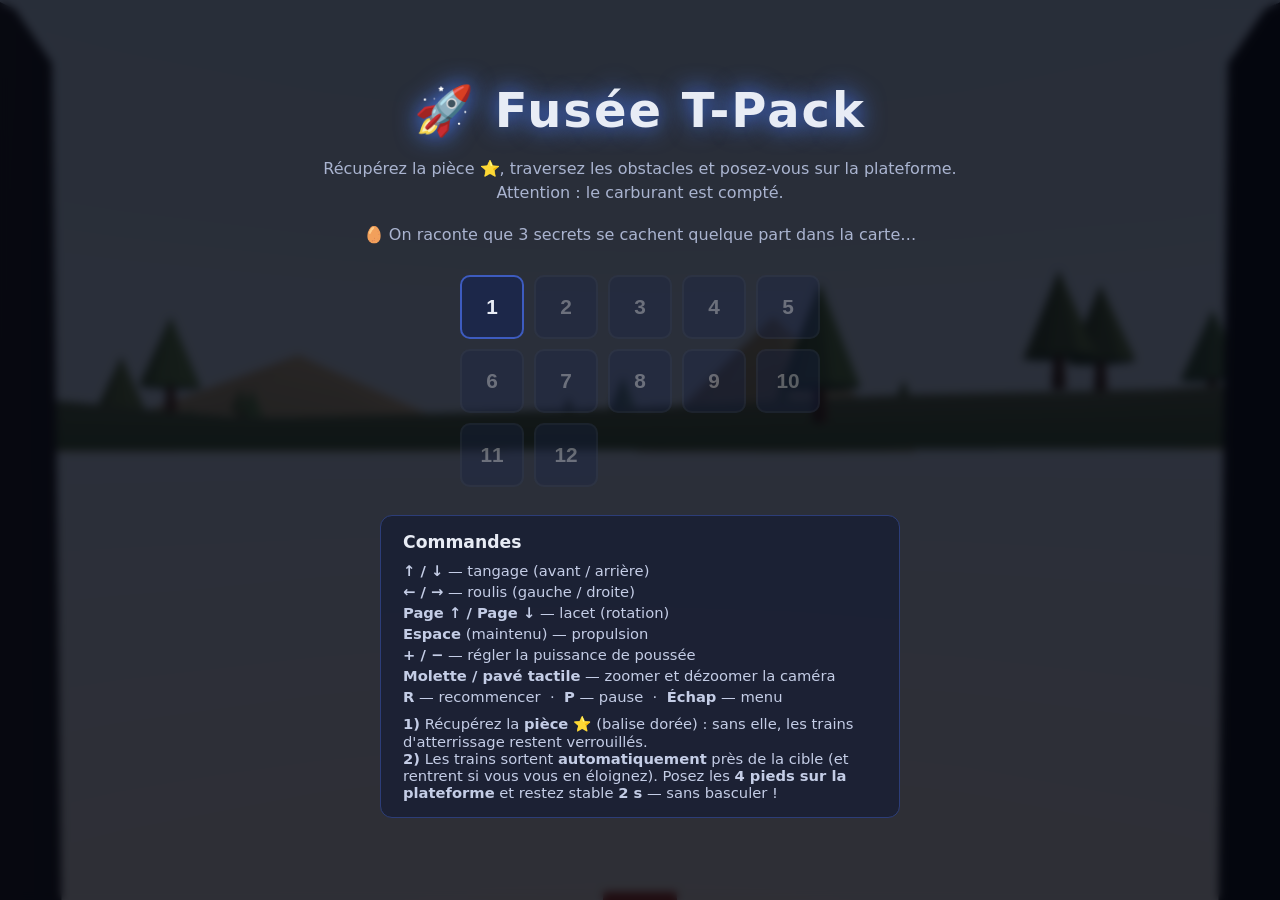
==== commit 28eb66d1: "Niveau 12 « L'Éclipse Finale » : 5 pièces, 150 s, 150 obstacles - Nouveau monde « eclipse » : soleil" ====
--- a/Fusee-T-Pack.html
+++ b/Fusee-T-Pack.html
@@ -256,11 +256,11 @@
   </div>
 
   <script>
-(()=>{var nu=1,dd=2,Sn=3,Fn=0,yt=1,iu=2;var oc=2;var ai=100;var Fo=204,Bo=205;var ru=0,pd=1,md=2,Nn=0,fd=1,gd=2,vd=3,_d=4,xd=5,yd=6,Md=7;var su=300,Qi=301,er=302,zo=303,Ho=304,La=306,zr=1e3,Hr=1001,ko=1002,Ht=1003,Sd=1004;var gs=1005;var un=1006,io=1007;var Yi=1008;var En=1009,au=1010,ou=1011,kr=1012,lc=1013,hi=1014,dn=1015,ts=1016,cc=1017,hc=1018,tr=1020,lu=35902,cu=1021,hu=1022,en=1023,uu=1024,du=1025,Gr=1026,nr=1027,uc=1028,dc=1029,pu=1030,pc=1031;var mc=1033,Ys=33776,Zs=33777,Js=33778,Ks=33779,Go=35840,Vo=35841,Wo=35842,Xo=35843,jo=36196,qo=37492,Yo=37496,Zo=37808,Jo=37809,Ko=37810,$o=37811,Qo=37812,el=37813,tl=37814,nl=37815,il=37816,rl=37817,sl=37818,al=37819,ol=37820,ll=37821,$s=36492,cl=36494,hl=36495,mu=36283,ul=36284,dl=36285,pl=36286;var Qs=2300,ml=2301,ro=2302,Yc=2400,Zc=2401,Jc=2402;var ji="",zt="srgb",Hn="srgb-linear",fc="display-p3",Ia="display-p3-linear",ea="linear",je="srgb",ta="rec709",na="p3";var Ci=7680;var fu=515;var Kc=35044;var $c="300 es",ir=2e3,ia=2001,Bn=class{addEventListener(e,t){this._listeners===void 0&&(this._listeners={});let n=this._listeners;n[e]===void 0&&(n[e]=[]),n[e].indexOf(t)===-1&&n[e].push(t)}hasEventListener(e,t){if(this._listeners===void 0)return!1;let n=this._listeners;return n[e]!==void 0&&n[e].indexOf(t)!==-1}removeEventListener(e,t){if(this._listeners===void 0)return;let n=this._listeners[e];if(n!==void 0){let r=n.indexOf(t);r!==-1&&n.splice(r,1)}}dispatchEvent(e){if(this._listeners===void 0)return;let t=this._listeners[e.type];if(t!==void 0){e.target=this;let n=t.slice(0);for(let r=0,s=n.length;r<s;r++)n[r].call(this,e);e.target=null}}},gt=["00","01","02","03","04","05","06","07","08","09","0a","0b","0c","0d","0e","0f","10","11","12","13","14","15","16","17","18","19","1a","1b","1c","1d","1e","1f","20","21","22","23","24","25","26","27","28","29","2a","2b","2c","2d","2e","2f","30","31","32","33","34","35","36","37","38","39","3a","3b","3c","3d","3e","3f","40","41","42","43","44","45","46","47","48","49","4a","4b","4c","4d","4e","4f","50","51","52","53","54","55","56","57","58","59","5a","5b","5c","5d","5e","5f","60","61","62","63","64","65","66","67","68","69","6a","6b","6c","6d","6e","6f","70","71","72","73","74","75","76","77","78","79","7a","7b","7c","7d","7e","7f","80","81","82","83","84","85","86","87","88","89","8a","8b","8c","8d","8e","8f","90","91","92","93","94","95","96","97","98","99","9a","9b","9c","9d","9e","9f","a0","a1","a2","a3","a4","a5","a6","a7","a8","a9","aa","ab","ac","ad","ae","af","b0","b1","b2","b3","b4","b5","b6","b7","b8","b9","ba","bb","bc","bd","be","bf","c0","c1","c2","c3","c4","c5","c6","c7","c8","c9","ca","cb","cc","cd","ce","cf","d0","d1","d2","d3","d4","d5","d6","d7","d8","d9","da","db","dc","dd","de","df","e0","e1","e2","e3","e4","e5","e6","e7","e8","e9","ea","eb","ec","ed","ee","ef","f0","f1","f2","f3","f4","f5","f6","f7","f8","f9","fa","fb","fc","fd","fe","ff"],Qc=1234567,Ji=Math.PI/180,Vr=180/Math.PI;function vi(){let i=4294967295*Math.random()|0,e=4294967295*Math.random()|0,t=4294967295*Math.random()|0,n=4294967295*Math.random()|0;return(gt[255&i]+gt[i>>8&255]+gt[i>>16&255]+gt[i>>24&255]+"-"+gt[255&e]+gt[e>>8&255]+"-"+gt[e>>16&15|64]+gt[e>>24&255]+"-"+gt[63&t|128]+gt[t>>8&255]+"-"+gt[t>>16&255]+gt[t>>24&255]+gt[255&n]+gt[n>>8&255]+gt[n>>16&255]+gt[n>>24&255]).toLowerCase()}function pt(i,e,t){return Math.max(e,Math.min(t,i))}function fl(i,e){return(i%e+e)%e}function Nr(i,e,t){return(1-t)*i+t*e}function qi(i,e){switch(e.constructor){case Float32Array:return i;case Uint32Array:return i/4294967295;case Uint16Array:return i/65535;case Uint8Array:return i/255;case Int32Array:return Math.max(i/2147483647,-1);case Int16Array:return Math.max(i/32767,-1);case Int8Array:return Math.max(i/127,-1);default:throw new Error("Invalid component type.")}}function bt(i,e){switch(e.constructor){case Float32Array:return i;case Uint32Array:return Math.round(4294967295*i);case Uint16Array:return Math.round(65535*i);case Uint8Array:return Math.round(255*i);case Int32Array:return Math.round(2147483647*i);case Int16Array:return Math.round(32767*i);case Int8Array:return Math.round(127*i);default:throw new Error("Invalid component type.")}}var pr={DEG2RAD:Ji,RAD2DEG:Vr,generateUUID:vi,clamp:pt,euclideanModulo:fl,mapLinear:function(i,e,t,n,r){return n+(i-e)*(r-n)/(t-e)},inverseLerp:function(i,e,t){return i!==e?(t-i)/(e-i):0},lerp:Nr,damp:function(i,e,t,n){return Nr(i,e,1-Math.exp(-t*n))},pingpong:function(i,e=1){return e-Math.abs(fl(i,2*e)-e)},smoothstep:function(i,e,t){return i<=e?0:i>=t?1:(i=(i-e)/(t-e))*i*(3-2*i)},smootherstep:function(i,e,t){return i<=e?0:i>=t?1:(i=(i-e)/(t-e))*i*i*(i*(6*i-15)+10)},randInt:function(i,e){return i+Math.floor(Math.random()*(e-i+1))},randFloat:function(i,e){return i+Math.random()*(e-i)},randFloatSpread:function(i){return i*(.5-Math.random())},seededRandom:function(i){i!==void 0&&(Qc=i);let e=Qc+=1831565813;return e=Math.imul(e^e>>>15,1|e),e^=e+Math.imul(e^e>>>7,61|e),((e^e>>>14)>>>0)/4294967296},degToRad:function(i){return i*Ji},radToDeg:function(i){return i*Vr},isPowerOfTwo:function(i){return(i&i-1)==0&&i!==0},ceilPowerOfTwo:function(i){return Math.pow(2,Math.ceil(Math.log(i)/Math.LN2))},floorPowerOfTwo:function(i){return Math.pow(2,Math.floor(Math.log(i)/Math.LN2))},setQuaternionFromProperEuler:function(i,e,t,n,r){let s=Math.cos,a=Math.sin,o=s(t/2),l=a(t/2),c=s((e+n)/2),h=a((e+n)/2),u=s((e-n)/2),d=a((e-n)/2),p=s((n-e)/2),f=a((n-e)/2);switch(r){case"XYX":i.set(o*h,l*u,l*d,o*c);break;case"YZY":i.set(l*d,o*h,l*u,o*c);break;case"ZXZ":i.set(l*u,l*d,o*h,o*c);break;case"XZX":i.set(o*h,l*f,l*p,o*c);break;case"YXY":i.set(l*p,o*h,l*f,o*c);break;case"ZYZ":i.set(l*f,l*p,o*h,o*c);break;default:console.warn("THREE.MathUtils: .setQuaternionFromProperEuler() encountered an unknown order: "+r)}},normalize:bt,denormalize:qi},ne=class i{constructor(e=0,t=0){i.prototype.isVector2=!0,this.x=e,this.y=t}get width(){return this.x}set width(e){this.x=e}get height(){return this.y}set height(e){this.y=e}set(e,t){return this.x=e,this.y=t,this}setScalar(e){return this.x=e,this.y=e,this}setX(e){return this.x=e,this}setY(e){return this.y=e,this}setComponent(e,t){switch(e){case 0:this.x=t;break;case 1:this.y=t;break;default:throw new Error("index is out of range: "+e)}return this}getComponent(e){switch(e){case 0:return this.x;case 1:return this.y;default:throw new Error("index is out of range: "+e)}}clone(){return new this.constructor(this.x,this.y)}copy(e){return this.x=e.x,this.y=e.y,this}add(e){return this.x+=e.x,this.y+=e.y,this}addScalar(e){return this.x+=e,this.y+=e,this}addVectors(e,t){return this.x=e.x+t.x,this.y=e.y+t.y,this}addScaledVector(e,t){return this.x+=e.x*t,this.y+=e.y*t,this}sub(e){return this.x-=e.x,this.y-=e.y,this}subScalar(e){return this.x-=e,this.y-=e,this}subVectors(e,t){return this.x=e.x-t.x,this.y=e.y-t.y,this}multiply(e){return this.x*=e.x,this.y*=e.y,this}multiplyScalar(e){return this.x*=e,this.y*=e,this}divide(e){return this.x/=e.x,this.y/=e.y,this}divideScalar(e){return this.multiplyScalar(1/e)}applyMatrix3(e){let t=this.x,n=this.y,r=e.elements;return this.x=r[0]*t+r[3]*n+r[6],this.y=r[1]*t+r[4]*n+r[7],this}min(e){return this.x=Math.min(this.x,e.x),this.y=Math.min(this.y,e.y),this}max(e){return this.x=Math.max(this.x,e.x),this.y=Math.max(this.y,e.y),this}clamp(e,t){return this.x=Math.max(e.x,Math.min(t.x,this.x)),this.y=Math.max(e.y,Math.min(t.y,this.y)),this}clampScalar(e,t){return this.x=Math.max(e,Math.min(t,this.x)),this.y=Math.max(e,Math.min(t,this.y)),this}clampLength(e,t){let n=this.length();return this.divideScalar(n||1).multiplyScalar(Math.max(e,Math.min(t,n)))}floor(){return this.x=Math.floor(this.x),this.y=Math.floor(this.y),this}ceil(){return this.x=Math.ceil(this.x),this.y=Math.ceil(this.y),this}round(){return this.x=Math.round(this.x),this.y=Math.round(this.y),this}roundToZero(){return this.x=Math.trunc(this.x),this.y=Math.trunc(this.y),this}negate(){return this.x=-this.x,this.y=-this.y,this}dot(e){return this.x*e.x+this.y*e.y}cross(e){return this.x*e.y-this.y*e.x}lengthSq(){return this.x*this.x+this.y*this.y}length(){return Math.sqrt(this.x*this.x+this.y*this.y)}manhattanLength(){return Math.abs(this.x)+Math.abs(this.y)}normalize(){return this.divideScalar(this.length()||1)}angle(){return Math.atan2(-this.y,-this.x)+Math.PI}angleTo(e){let t=Math.sqrt(this.lengthSq()*e.lengthSq());if(t===0)return Math.PI/2;let n=this.dot(e)/t;return Math.acos(pt(n,-1,1))}distanceTo(e){return Math.sqrt(this.distanceToSquared(e))}distanceToSquared(e){let t=this.x-e.x,n=this.y-e.y;return t*t+n*n}manhattanDistanceTo(e){return Math.abs(this.x-e.x)+Math.abs(this.y-e.y)}setLength(e){return this.normalize().multiplyScalar(e)}lerp(e,t){return this.x+=(e.x-this.x)*t,this.y+=(e.y-this.y)*t,this}lerpVectors(e,t,n){return this.x=e.x+(t.x-e.x)*n,this.y=e.y+(t.y-e.y)*n,this}equals(e){return e.x===this.x&&e.y===this.y}fromArray(e,t=0){return this.x=e[t],this.y=e[t+1],this}toArray(e=[],t=0){return e[t]=this.x,e[t+1]=this.y,e}fromBufferAttribute(e,t){return this.x=e.getX(t),this.y=e.getY(t),this}rotateAround(e,t){let n=Math.cos(t),r=Math.sin(t),s=this.x-e.x,a=this.y-e.y;return this.x=s*n-a*r+e.x,this.y=s*r+a*n+e.y,this}random(){return this.x=Math.random(),this.y=Math.random(),this}*[Symbol.iterator](){yield this.x,yield this.y}},Ce=class i{constructor(e,t,n,r,s,a,o,l,c){i.prototype.isMatrix3=!0,this.elements=[1,0,0,0,1,0,0,0,1],e!==void 0&&this.set(e,t,n,r,s,a,o,l,c)}set(e,t,n,r,s,a,o,l,c){let h=this.elements;return h[0]=e,h[1]=r,h[2]=o,h[3]=t,h[4]=s,h[5]=l,h[6]=n,h[7]=a,h[8]=c,this}identity(){return this.set(1,0,0,0,1,0,0,0,1),this}copy(e){let t=this.elements,n=e.elements;return t[0]=n[0],t[1]=n[1],t[2]=n[2],t[3]=n[3],t[4]=n[4],t[5]=n[5],t[6]=n[6],t[7]=n[7],t[8]=n[8],this}extractBasis(e,t,n){return e.setFromMatrix3Column(this,0),t.setFromMatrix3Column(this,1),n.setFromMatrix3Column(this,2),this}setFromMatrix4(e){let t=e.elements;return this.set(t[0],t[4],t[8],t[1],t[5],t[9],t[2],t[6],t[10]),this}multiply(e){return this.multiplyMatrices(this,e)}premultiply(e){return this.multiplyMatrices(e,this)}multiplyMatrices(e,t){let n=e.elements,r=t.elements,s=this.elements,a=n[0],o=n[3],l=n[6],c=n[1],h=n[4],u=n[7],d=n[2],p=n[5],f=n[8],x=r[0],m=r[3],_=r[6],v=r[1],g=r[4],M=r[7],A=r[2],S=r[5],w=r[8];return s[0]=a*x+o*v+l*A,s[3]=a*m+o*g+l*S,s[6]=a*_+o*M+l*w,s[1]=c*x+h*v+u*A,s[4]=c*m+h*g+u*S,s[7]=c*_+h*M+u*w,s[2]=d*x+p*v+f*A,s[5]=d*m+p*g+f*S,s[8]=d*_+p*M+f*w,this}multiplyScalar(e){let t=this.elements;return t[0]*=e,t[3]*=e,t[6]*=e,t[1]*=e,t[4]*=e,t[7]*=e,t[2]*=e,t[5]*=e,t[8]*=e,this}determinant(){let e=this.elements,t=e[0],n=e[1],r=e[2],s=e[3],a=e[4],o=e[5],l=e[6],c=e[7],h=e[8];return t*a*h-t*o*c-n*s*h+n*o*l+r*s*c-r*a*l}invert(){let e=this.elements,t=e[0],n=e[1],r=e[2],s=e[3],a=e[4],o=e[5],l=e[6],c=e[7],h=e[8],u=h*a-o*c,d=o*l-h*s,p=c*s-a*l,f=t*u+n*d+r*p;if(f===0)return this.set(0,0,0,0,0,0,0,0,0);let x=1/f;return e[0]=u*x,e[1]=(r*c-h*n)*x,e[2]=(o*n-r*a)*x,e[3]=d*x,e[4]=(h*t-r*l)*x,e[5]=(r*s-o*t)*x,e[6]=p*x,e[7]=(n*l-c*t)*x,e[8]=(a*t-n*s)*x,this}transpose(){let e,t=this.elements;return e=t[1],t[1]=t[3],t[3]=e,e=t[2],t[2]=t[6],t[6]=e,e=t[5],t[5]=t[7],t[7]=e,this}getNormalMatrix(e){return this.setFromMatrix4(e).invert().transpose()}transposeIntoArray(e){let t=this.elements;return e[0]=t[0],e[1]=t[3],e[2]=t[6],e[3]=t[1],e[4]=t[4],e[5]=t[7],e[6]=t[2],e[7]=t[5],e[8]=t[8],this}setUvTransform(e,t,n,r,s,a,o){let l=Math.cos(s),c=Math.sin(s);return this.set(n*l,n*c,-n*(l*a+c*o)+a+e,-r*c,r*l,-r*(-c*a+l*o)+o+t,0,0,1),this}scale(e,t){return this.premultiply(so.makeScale(e,t)),this}rotate(e){return this.premultiply(so.makeRotation(-e)),this}translate(e,t){return this.premultiply(so.makeTranslation(e,t)),this}makeTranslation(e,t){return e.isVector2?this.set(1,0,e.x,0,1,e.y,0,0,1):this.set(1,0,e,0,1,t,0,0,1),this}makeRotation(e){let t=Math.cos(e),n=Math.sin(e);return this.set(t,-n,0,n,t,0,0,0,1),this}makeScale(e,t){return this.set(e,0,0,0,t,0,0,0,1),this}equals(e){let t=this.elements,n=e.elements;for(let r=0;r<9;r++)if(t[r]!==n[r])return!1;return!0}fromArray(e,t=0){for(let n=0;n<9;n++)this.elements[n]=e[n+t];return this}toArray(e=[],t=0){let n=this.elements;return e[t]=n[0],e[t+1]=n[1],e[t+2]=n[2],e[t+3]=n[3],e[t+4]=n[4],e[t+5]=n[5],e[t+6]=n[6],e[t+7]=n[7],e[t+8]=n[8],e}clone(){return new this.constructor().fromArray(this.elements)}},so=new Ce;function gu(i){for(let e=i.length-1;e>=0;--e)if(i[e]>=65535)return!0;return!1}function ra(i){return document.createElementNS("http://www.w3.org/1999/xhtml",i)}function bd(){let i=ra("canvas");return i.style.display="block",i}var eh={};function vu(i){i in eh||(eh[i]=!0,console.warn(i))}var th=new Ce().set(.8224621,.177538,0,.0331941,.9668058,0,.0170827,.0723974,.9105199),nh=new Ce().set(1.2249401,-.2249404,0,-.0420569,1.0420571,0,-.0196376,-.0786361,1.0982735),vs={[Hn]:{transfer:ea,primaries:ta,toReference:i=>i,fromReference:i=>i},[zt]:{transfer:je,primaries:ta,toReference:i=>i.convertSRGBToLinear(),fromReference:i=>i.convertLinearToSRGB()},[Ia]:{transfer:ea,primaries:na,toReference:i=>i.applyMatrix3(nh),fromReference:i=>i.applyMatrix3(th)},[fc]:{transfer:je,primaries:na,toReference:i=>i.convertSRGBToLinear().applyMatrix3(nh),fromReference:i=>i.applyMatrix3(th).convertLinearToSRGB()}},Ed=new Set([Hn,Ia]),ke={enabled:!0,_workingColorSpace:Hn,get workingColorSpace(){return this._workingColorSpace},set workingColorSpace(i){if(!Ed.has(i))throw new Error(`Unsupported working color space, "${i}".`);this._workingColorSpace=i},convert:function(i,e,t){if(this.enabled===!1||e===t||!e||!t)return i;let n=vs[e].toReference;return(0,vs[t].fromReference)(n(i))},fromWorkingColorSpace:function(i,e){return this.convert(i,this._workingColorSpace,e)},toWorkingColorSpace:function(i,e){return this.convert(i,e,this._workingColorSpace)},getPrimaries:function(i){return vs[i].primaries},getTransfer:function(i){return i===ji?ea:vs[i].transfer}};function Ki(i){return i<.04045?.0773993808*i:Math.pow(.9478672986*i+.0521327014,2.4)}function ao(i){return i<.0031308?12.92*i:1.055*Math.pow(i,.41666)-.055}var Pi,gl=class{static getDataURL(e){if(/^data:/i.test(e.src)||typeof HTMLCanvasElement>"u")return e.src;let t;if(e instanceof HTMLCanvasElement)t=e;else{Pi===void 0&&(Pi=ra("canvas")),Pi.width=e.width,Pi.height=e.height;let n=Pi.getContext("2d");e instanceof ImageData?n.putImageData(e,0,0):n.drawImage(e,0,0,e.width,e.height),t=Pi}return t.width>2048||t.height>2048?(console.warn("THREE.ImageUtils.getDataURL: Image converted to jpg for performance reasons",e),t.toDataURL("image/jpeg",.6)):t.toDataURL("image/png")}static sRGBToLinear(e){if(typeof HTMLImageElement<"u"&&e instanceof HTMLImageElement||typeof HTMLCanvasElement<"u"&&e instanceof HTMLCanvasElement||typeof ImageBitmap<"u"&&e instanceof ImageBitmap){let t=ra("canvas");t.width=e.width,t.height=e.height;let n=t.getContext("2d");n.drawImage(e,0,0,e.width,e.height);let r=n.getImageData(0,0,e.width,e.height),s=r.data;for(let a=0;a<s.length;a++)s[a]=255*Ki(s[a]/255);return n.putImageData(r,0,0),t}if(e.data){let t=e.data.slice(0);for(let n=0;n<t.length;n++)t instanceof Uint8Array||t instanceof Uint8ClampedArray?t[n]=Math.floor(255*Ki(t[n]/255)):t[n]=Ki(t[n]);return{data:t,width:e.width,height:e.height}}return console.warn("THREE.ImageUtils.sRGBToLinear(): Unsupported image type. No color space conversion applied."),e}},Td=0,sa=class{constructor(e=null){this.isSource=!0,Object.defineProperty(this,"id",{value:Td++}),this.uuid=vi(),this.data=e,this.dataReady=!0,this.version=0}set needsUpdate(e){e===!0&&this.version++}toJSON(e){let t=e===void 0||typeof e=="string";if(!t&&e.images[this.uuid]!==void 0)return e.images[this.uuid];let n={uuid:this.uuid,url:""},r=this.data;if(r!==null){let s;if(Array.isArray(r)){s=[];for(let a=0,o=r.length;a<o;a++)r[a].isDataTexture?s.push(oo(r[a].image)):s.push(oo(r[a]))}else s=oo(r);n.url=s}return t||(e.images[this.uuid]=n),n}};function oo(i){return typeof HTMLImageElement<"u"&&i instanceof HTMLImageElement||typeof HTMLCanvasElement<"u"&&i instanceof HTMLCanvasElement||typeof ImageBitmap<"u"&&i instanceof ImageBitmap?gl.getDataURL(i):i.data?{data:Array.from(i.data),width:i.width,height:i.height,type:i.data.constructor.name}:(console.warn("THREE.Texture: Unable to serialize Texture."),{})}var wd=0,Rt=class i extends Bn{constructor(e=i.DEFAULT_IMAGE,t=i.DEFAULT_MAPPING,n=1001,r=1001,s=1006,a=1008,o=en,l=En,c=i.DEFAULT_ANISOTROPY,h=""){super(),this.isTexture=!0,Object.defineProperty(this,"id",{value:wd++}),this.uuid=vi(),this.name="",this.source=new sa(e),this.mipmaps=[],this.mapping=t,this.channel=0,this.wrapS=n,this.wrapT=r,this.magFilter=s,this.minFilter=a,this.anisotropy=c,this.format=o,this.internalFormat=null,this.type=l,this.offset=new ne(0,0),this.repeat=new ne(1,1),this.center=new ne(0,0),this.rotation=0,this.matrixAutoUpdate=!0,this.matrix=new Ce,this.generateMipmaps=!0,this.premultiplyAlpha=!1,this.flipY=!0,this.unpackAlignment=4,this.colorSpace=h,this.userData={},this.version=0,this.onUpdate=null,this.isRenderTargetTexture=!1,this.pmremVersion=0}get image(){return this.source.data}set image(e=null){this.source.data=e}updateMatrix(){this.matrix.setUvTransform(this.offset.x,this.offset.y,this.repeat.x,this.repeat.y,this.rotation,this.center.x,this.center.y)}clone(){return new this.constructor().copy(this)}copy(e){return this.name=e.name,this.source=e.source,this.mipmaps=e.mipmaps.slice(0),this.mapping=e.mapping,this.channel=e.channel,this.wrapS=e.wrapS,this.wrapT=e.wrapT,this.magFilter=e.magFilter,this.minFilter=e.minFilter,this.anisotropy=e.anisotropy,this.format=e.format,this.internalFormat=e.internalFormat,this.type=e.type,this.offset.copy(e.offset),this.repeat.copy(e.repeat),this.center.copy(e.center),this.rotation=e.rotation,this.matrixAutoUpdate=e.matrixAutoUpdate,this.matrix.copy(e.matrix),this.generateMipmaps=e.generateMipmaps,this.premultiplyAlpha=e.premultiplyAlpha,this.flipY=e.flipY,this.unpackAlignment=e.unpackAlignment,this.colorSpace=e.colorSpace,this.userData=JSON.parse(JSON.stringify(e.userData)),this.needsUpdate=!0,this}toJSON(e){let t=e===void 0||typeof e=="string";if(!t&&e.textures[this.uuid]!==void 0)return e.textures[this.uuid];let n={metadata:{version:4.6,type:"Texture",generator:"Texture.toJSON"},uuid:this.uuid,name:this.name,image:this.source.toJSON(e).uuid,mapping:this.mapping,channel:this.channel,repeat:[this.repeat.x,this.repeat.y],offset:[this.offset.x,this.offset.y],center:[this.center.x,this.center.y],rotation:this.rotation,wrap:[this.wrapS,this.wrapT],format:this.format,internalFormat:this.internalFormat,type:this.type,colorSpace:this.colorSpace,minFilter:this.minFilter,magFilter:this.magFilter,anisotropy:this.anisotropy,flipY:this.flipY,generateMipmaps:this.generateMipmaps,premultiplyAlpha:this.premultiplyAlpha,unpackAlignment:this.unpackAlignment};return Object.keys(this.userData).length>0&&(n.userData=this.userData),t||(e.textures[this.uuid]=n),n}dispose(){this.dispatchEvent({type:"dispose"})}transformUv(e){if(this.mapping!==su)return e;if(e.applyMatrix3(this.matrix),e.x<0||e.x>1)switch(this.wrapS){case zr:e.x=e.x-Math.floor(e.x);break;case Hr:e.x=e.x<0?0:1;break;case ko:Math.abs(Math.floor(e.x)%2)===1?e.x=Math.ceil(e.x)-e.x:e.x=e.x-Math.floor(e.x)}if(e.y<0||e.y>1)switch(this.wrapT){case zr:e.y=e.y-Math.floor(e.y);break;case Hr:e.y=e.y<0?0:1;break;case ko:Math.abs(Math.floor(e.y)%2)===1?e.y=Math.ceil(e.y)-e.y:e.y=e.y-Math.floor(e.y)}return this.flipY&&(e.y=1-e.y),e}set needsUpdate(e){e===!0&&(this.version++,this.source.needsUpdate=!0)}set needsPMREMUpdate(e){e===!0&&this.pmremVersion++}};Rt.DEFAULT_IMAGE=null,Rt.DEFAULT_MAPPING=su,Rt.DEFAULT_ANISOTROPY=1;var Ve=class i{constructor(e=0,t=0,n=0,r=1){i.prototype.isVector4=!0,this.x=e,this.y=t,this.z=n,this.w=r}get width(){return this.z}set width(e){this.z=e}get height(){return this.w}set height(e){this.w=e}set(e,t,n,r){return this.x=e,this.y=t,this.z=n,this.w=r,this}setScalar(e){return this.x=e,this.y=e,this.z=e,this.w=e,this}setX(e){return this.x=e,this}setY(e){return this.y=e,this}setZ(e){return this.z=e,this}setW(e){return this.w=e,this}setComponent(e,t){switch(e){case 0:this.x=t;break;case 1:this.y=t;break;case 2:this.z=t;break;case 3:this.w=t;break;default:throw new Error("index is out of range: "+e)}return this}getComponent(e){switch(e){case 0:return this.x;case 1:return this.y;case 2:return this.z;case 3:return this.w;default:throw new Error("index is out of range: "+e)}}clone(){return new this.constructor(this.x,this.y,this.z,this.w)}copy(e){return this.x=e.x,this.y=e.y,this.z=e.z,this.w=e.w!==void 0?e.w:1,this}add(e){return this.x+=e.x,this.y+=e.y,this.z+=e.z,this.w+=e.w,this}addScalar(e){return this.x+=e,this.y+=e,this.z+=e,this.w+=e,this}addVectors(e,t){return this.x=e.x+t.x,this.y=e.y+t.y,this.z=e.z+t.z,this.w=e.w+t.w,this}addScaledVector(e,t){return this.x+=e.x*t,this.y+=e.y*t,this.z+=e.z*t,this.w+=e.w*t,this}sub(e){return this.x-=e.x,this.y-=e.y,this.z-=e.z,this.w-=e.w,this}subScalar(e){return this.x-=e,this.y-=e,this.z-=e,this.w-=e,this}subVectors(e,t){return this.x=e.x-t.x,this.y=e.y-t.y,this.z=e.z-t.z,this.w=e.w-t.w,this}multiply(e){return this.x*=e.x,this.y*=e.y,this.z*=e.z,this.w*=e.w,this}multiplyScalar(e){return this.x*=e,this.y*=e,this.z*=e,this.w*=e,this}applyMatrix4(e){let t=this.x,n=this.y,r=this.z,s=this.w,a=e.elements;return this.x=a[0]*t+a[4]*n+a[8]*r+a[12]*s,this.y=a[1]*t+a[5]*n+a[9]*r+a[13]*s,this.z=a[2]*t+a[6]*n+a[10]*r+a[14]*s,this.w=a[3]*t+a[7]*n+a[11]*r+a[15]*s,this}divideScalar(e){return this.multiplyScalar(1/e)}setAxisAngleFromQuaternion(e){this.w=2*Math.acos(e.w);let t=Math.sqrt(1-e.w*e.w);return t<1e-4?(this.x=1,this.y=0,this.z=0):(this.x=e.x/t,this.y=e.y/t,this.z=e.z/t),this}setAxisAngleFromRotationMatrix(e){let t,n,r,s,l=e.elements,c=l[0],h=l[4],u=l[8],d=l[1],p=l[5],f=l[9],x=l[2],m=l[6],_=l[10];if(Math.abs(h-d)<.01&&Math.abs(u-x)<.01&&Math.abs(f-m)<.01){if(Math.abs(h+d)<.1&&Math.abs(u+x)<.1&&Math.abs(f+m)<.1&&Math.abs(c+p+_-3)<.1)return this.set(1,0,0,0),this;t=Math.PI;let g=(c+1)/2,M=(p+1)/2,A=(_+1)/2,S=(h+d)/4,w=(u+x)/4,N=(f+m)/4;return g>M&&g>A?g<.01?(n=0,r=.707106781,s=.707106781):(n=Math.sqrt(g),r=S/n,s=w/n):M>A?M<.01?(n=.707106781,r=0,s=.707106781):(r=Math.sqrt(M),n=S/r,s=N/r):A<.01?(n=.707106781,r=.707106781,s=0):(s=Math.sqrt(A),n=w/s,r=N/s),this.set(n,r,s,t),this}let v=Math.sqrt((m-f)*(m-f)+(u-x)*(u-x)+(d-h)*(d-h));return Math.abs(v)<.001&&(v=1),this.x=(m-f)/v,this.y=(u-x)/v,this.z=(d-h)/v,this.w=Math.acos((c+p+_-1)/2),this}setFromMatrixPosition(e){let t=e.elements;return this.x=t[12],this.y=t[13],this.z=t[14],this.w=t[15],this}min(e){return this.x=Math.min(this.x,e.x),this.y=Math.min(this.y,e.y),this.z=Math.min(this.z,e.z),this.w=Math.min(this.w,e.w),this}max(e){return this.x=Math.max(this.x,e.x),this.y=Math.max(this.y,e.y),this.z=Math.max(this.z,e.z),this.w=Math.max(this.w,e.w),this}clamp(e,t){return this.x=Math.max(e.x,Math.min(t.x,this.x)),this.y=Math.max(e.y,Math.min(t.y,this.y)),this.z=Math.max(e.z,Math.min(t.z,this.z)),this.w=Math.max(e.w,Math.min(t.w,this.w)),this}clampScalar(e,t){return this.x=Math.max(e,Math.min(t,this.x)),this.y=Math.max(e,Math.min(t,this.y)),this.z=Math.max(e,Math.min(t,this.z)),this.w=Math.max(e,Math.min(t,this.w)),this}clampLength(e,t){let n=this.length();return this.divideScalar(n||1).multiplyScalar(Math.max(e,Math.min(t,n)))}floor(){return this.x=Math.floor(this.x),this.y=Math.floor(this.y),this.z=Math.floor(this.z),this.w=Math.floor(this.w),this}ceil(){return this.x=Math.ceil(this.x),this.y=Math.ceil(this.y),this.z=Math.ceil(this.z),this.w=Math.ceil(this.w),this}round(){return this.x=Math.round(this.x),this.y=Math.round(this.y),this.z=Math.round(this.z),this.w=Math.round(this.w),this}roundToZero(){return this.x=Math.trunc(this.x),this.y=Math.trunc(this.y),this.z=Math.trunc(this.z),this.w=Math.trunc(this.w),this}negate(){return this.x=-this.x,this.y=-this.y,this.z=-this.z,this.w=-this.w,this}dot(e){return this.x*e.x+this.y*e.y+this.z*e.z+this.w*e.w}lengthSq(){return this.x*this.x+this.y*this.y+this.z*this.z+this.w*this.w}length(){return Math.sqrt(this.x*this.x+this.y*this.y+this.z*this.z+this.w*this.w)}manhattanLength(){return Math.abs(this.x)+Math.abs(this.y)+Math.abs(this.z)+Math.abs(this.w)}normalize(){return this.divideScalar(this.length()||1)}setLength(e){return this.normalize().multiplyScalar(e)}lerp(e,t){return this.x+=(e.x-this.x)*t,this.y+=(e.y-this.y)*t,this.z+=(e.z-this.z)*t,this.w+=(e.w-this.w)*t,this}lerpVectors(e,t,n){return this.x=e.x+(t.x-e.x)*n,this.y=e.y+(t.y-e.y)*n,this.z=e.z+(t.z-e.z)*n,this.w=e.w+(t.w-e.w)*n,this}equals(e){return e.x===this.x&&e.y===this.y&&e.z===this.z&&e.w===this.w}fromArray(e,t=0){return this.x=e[t],this.y=e[t+1],this.z=e[t+2],this.w=e[t+3],this}toArray(e=[],t=0){return e[t]=this.x,e[t+1]=this.y,e[t+2]=this.z,e[t+3]=this.w,e}fromBufferAttribute(e,t){return this.x=e.getX(t),this.y=e.getY(t),this.z=e.getZ(t),this.w=e.getW(t),this}random(){return this.x=Math.random(),this.y=Math.random(),this.z=Math.random(),this.w=Math.random(),this}*[Symbol.iterator](){yield this.x,yield this.y,yield this.z,yield this.w}},vl=class extends Bn{constructor(e=1,t=1,n={}){super(),this.isRenderTarget=!0,this.width=e,this.height=t,this.depth=1,this.scissor=new Ve(0,0,e,t),this.scissorTest=!1,this.viewport=new Ve(0,0,e,t);let r={width:e,height:t,depth:1};n=Object.assign({generateMipmaps:!1,internalFormat:null,minFilter:un,depthBuffer:!0,stencilBuffer:!1,resolveDepthBuffer:!0,resolveStencilBuffer:!0,depthTexture:null,samples:0,count:1},n);let s=new Rt(r,n.mapping,n.wrapS,n.wrapT,n.magFilter,n.minFilter,n.format,n.type,n.anisotropy,n.colorSpace);s.flipY=!1,s.generateMipmaps=n.generateMipmaps,s.internalFormat=n.internalFormat,this.textures=[];let a=n.count;for(let o=0;o<a;o++)this.textures[o]=s.clone(),this.textures[o].isRenderTargetTexture=!0;this.depthBuffer=n.depthBuffer,this.stencilBuffer=n.stencilBuffer,this.resolveDepthBuffer=n.resolveDepthBuffer,this.resolveStencilBuffer=n.resolveStencilBuffer,this.depthTexture=n.depthTexture,this.samples=n.samples}get texture(){return this.textures[0]}set texture(e){this.textures[0]=e}setSize(e,t,n=1){if(this.width!==e||this.height!==t||this.depth!==n){this.width=e,this.height=t,this.depth=n;for(let r=0,s=this.textures.length;r<s;r++)this.textures[r].image.width=e,this.textures[r].image.height=t,this.textures[r].image.depth=n;this.dispose()}this.viewport.set(0,0,e,t),this.scissor.set(0,0,e,t)}clone(){return new this.constructor().copy(this)}copy(e){this.width=e.width,this.height=e.height,this.depth=e.depth,this.scissor.copy(e.scissor),this.scissorTest=e.scissorTest,this.viewport.copy(e.viewport),this.textures.length=0;for(let n=0,r=e.textures.length;n<r;n++)this.textures[n]=e.textures[n].clone(),this.textures[n].isRenderTargetTexture=!0;let t=Object.assign({},e.texture.image);return this.texture.source=new sa(t),this.depthBuffer=e.depthBuffer,this.stencilBuffer=e.stencilBuffer,this.resolveDepthBuffer=e.resolveDepthBuffer,this.resolveStencilBuffer=e.resolveStencilBuffer,e.depthTexture!==null&&(this.depthTexture=e.depthTexture.clone()),this.samples=e.samples,this}dispose(){this.dispatchEvent({type:"dispose"})}},Tn=class extends vl{constructor(e=1,t=1,n={}){super(e,t,n),this.isWebGLRenderTarget=!0}},aa=class extends Rt{constructor(e=null,t=1,n=1,r=1){super(null),this.isDataArrayTexture=!0,this.image={data:e,width:t,height:n,depth:r},this.magFilter=Ht,this.minFilter=Ht,this.wrapR=Hr,this.generateMipmaps=!1,this.flipY=!1,this.unpackAlignment=1,this.layerUpdates=new Set}addLayerUpdate(e){this.layerUpdates.add(e)}clearLayerUpdates(){this.layerUpdates.clear()}};var _l=class extends Rt{constructor(e=null,t=1,n=1,r=1){super(null),this.isData3DTexture=!0,this.image={data:e,width:t,height:n,depth:r},this.magFilter=Ht,this.minFilter=Ht,this.wrapR=Hr,this.generateMipmaps=!1,this.flipY=!1,this.unpackAlignment=1}};var Tt=class{constructor(e=0,t=0,n=0,r=1){this.isQuaternion=!0,this._x=e,this._y=t,this._z=n,this._w=r}static slerpFlat(e,t,n,r,s,a,o){let l=n[r+0],c=n[r+1],h=n[r+2],u=n[r+3],d=s[a+0],p=s[a+1],f=s[a+2],x=s[a+3];if(o===0)return e[t+0]=l,e[t+1]=c,e[t+2]=h,void(e[t+3]=u);if(o===1)return e[t+0]=d,e[t+1]=p,e[t+2]=f,void(e[t+3]=x);if(u!==x||l!==d||c!==p||h!==f){let m=1-o,_=l*d+c*p+h*f+u*x,v=_>=0?1:-1,g=1-_*_;if(g>Number.EPSILON){let A=Math.sqrt(g),S=Math.atan2(A,_*v);m=Math.sin(m*S)/A,o=Math.sin(o*S)/A}let M=o*v;if(l=l*m+d*M,c=c*m+p*M,h=h*m+f*M,u=u*m+x*M,m===1-o){let A=1/Math.sqrt(l*l+c*c+h*h+u*u);l*=A,c*=A,h*=A,u*=A}}e[t]=l,e[t+1]=c,e[t+2]=h,e[t+3]=u}static multiplyQuaternionsFlat(e,t,n,r,s,a){let o=n[r],l=n[r+1],c=n[r+2],h=n[r+3],u=s[a],d=s[a+1],p=s[a+2],f=s[a+3];return e[t]=o*f+h*u+l*p-c*d,e[t+1]=l*f+h*d+c*u-o*p,e[t+2]=c*f+h*p+o*d-l*u,e[t+3]=h*f-o*u-l*d-c*p,e}get x(){return this._x}set x(e){this._x=e,this._onChangeCallback()}get y(){return this._y}set y(e){this._y=e,this._onChangeCallback()}get z(){return this._z}set z(e){this._z=e,this._onChangeCallback()}get w(){return this._w}set w(e){this._w=e,this._onChangeCallback()}set(e,t,n,r){return this._x=e,this._y=t,this._z=n,this._w=r,this._onChangeCallback(),this}clone(){return new this.constructor(this._x,this._y,this._z,this._w)}copy(e){return this._x=e.x,this._y=e.y,this._z=e.z,this._w=e.w,this._onChangeCallback(),this}setFromEuler(e,t=!0){let n=e._x,r=e._y,s=e._z,a=e._order,o=Math.cos,l=Math.sin,c=o(n/2),h=o(r/2),u=o(s/2),d=l(n/2),p=l(r/2),f=l(s/2);switch(a){case"XYZ":this._x=d*h*u+c*p*f,this._y=c*p*u-d*h*f,this._z=c*h*f+d*p*u,this._w=c*h*u-d*p*f;break;case"YXZ":this._x=d*h*u+c*p*f,this._y=c*p*u-d*h*f,this._z=c*h*f-d*p*u,this._w=c*h*u+d*p*f;break;case"ZXY":this._x=d*h*u-c*p*f,this._y=c*p*u+d*h*f,this._z=c*h*f+d*p*u,this._w=c*h*u-d*p*f;break;case"ZYX":this._x=d*h*u-c*p*f,this._y=c*p*u+d*h*f,this._z=c*h*f-d*p*u,this._w=c*h*u+d*p*f;break;case"YZX":this._x=d*h*u+c*p*f,this._y=c*p*u+d*h*f,this._z=c*h*f-d*p*u,this._w=c*h*u-d*p*f;break;case"XZY":this._x=d*h*u-c*p*f,this._y=c*p*u-d*h*f,this._z=c*h*f+d*p*u,this._w=c*h*u+d*p*f;break;default:console.warn("THREE.Quaternion: .setFromEuler() encountered an unknown order: "+a)}return t===!0&&this._onChangeCallback(),this}setFromAxisAngle(e,t){let n=t/2,r=Math.sin(n);return this._x=e.x*r,this._y=e.y*r,this._z=e.z*r,this._w=Math.cos(n),this._onChangeCallback(),this}setFromRotationMatrix(e){let t=e.elements,n=t[0],r=t[4],s=t[8],a=t[1],o=t[5],l=t[9],c=t[2],h=t[6],u=t[10],d=n+o+u;if(d>0){let p=.5/Math.sqrt(d+1);this._w=.25/p,this._x=(h-l)*p,this._y=(s-c)*p,this._z=(a-r)*p}else if(n>o&&n>u){let p=2*Math.sqrt(1+n-o-u);this._w=(h-l)/p,this._x=.25*p,this._y=(r+a)/p,this._z=(s+c)/p}else if(o>u){let p=2*Math.sqrt(1+o-n-u);this._w=(s-c)/p,this._x=(r+a)/p,this._y=.25*p,this._z=(l+h)/p}else{let p=2*Math.sqrt(1+u-n-o);this._w=(a-r)/p,this._x=(s+c)/p,this._y=(l+h)/p,this._z=.25*p}return this._onChangeCallback(),this}setFromUnitVectors(e,t){let n=e.dot(t)+1;return n<Number.EPSILON?(n=0,Math.abs(e.x)>Math.abs(e.z)?(this._x=-e.y,this._y=e.x,this._z=0,this._w=n):(this._x=0,this._y=-e.z,this._z=e.y,this._w=n)):(this._x=e.y*t.z-e.z*t.y,this._y=e.z*t.x-e.x*t.z,this._z=e.x*t.y-e.y*t.x,this._w=n),this.normalize()}angleTo(e){return 2*Math.acos(Math.abs(pt(this.dot(e),-1,1)))}rotateTowards(e,t){let n=this.angleTo(e);if(n===0)return this;let r=Math.min(1,t/n);return this.slerp(e,r),this}identity(){return this.set(0,0,0,1)}invert(){return this.conjugate()}conjugate(){return this._x*=-1,this._y*=-1,this._z*=-1,this._onChangeCallback(),this}dot(e){return this._x*e._x+this._y*e._y+this._z*e._z+this._w*e._w}lengthSq(){return this._x*this._x+this._y*this._y+this._z*this._z+this._w*this._w}length(){return Math.sqrt(this._x*this._x+this._y*this._y+this._z*this._z+this._w*this._w)}normalize(){let e=this.length();return e===0?(this._x=0,this._y=0,this._z=0,this._w=1):(e=1/e,this._x=this._x*e,this._y=this._y*e,this._z=this._z*e,this._w=this._w*e),this._onChangeCallback(),this}multiply(e){return this.multiplyQuaternions(this,e)}premultiply(e){return this.multiplyQuaternions(e,this)}multiplyQuaternions(e,t){let n=e._x,r=e._y,s=e._z,a=e._w,o=t._x,l=t._y,c=t._z,h=t._w;return this._x=n*h+a*o+r*c-s*l,this._y=r*h+a*l+s*o-n*c,this._z=s*h+a*c+n*l-r*o,this._w=a*h-n*o-r*l-s*c,this._onChangeCallback(),this}slerp(e,t){if(t===0)return this;if(t===1)return this.copy(e);let n=this._x,r=this._y,s=this._z,a=this._w,o=a*e._w+n*e._x+r*e._y+s*e._z;if(o<0?(this._w=-e._w,this._x=-e._x,this._y=-e._y,this._z=-e._z,o=-o):this.copy(e),o>=1)return this._w=a,this._x=n,this._y=r,this._z=s,this;let l=1-o*o;if(l<=Number.EPSILON){let p=1-t;return this._w=p*a+t*this._w,this._x=p*n+t*this._x,this._y=p*r+t*this._y,this._z=p*s+t*this._z,this.normalize(),this}let c=Math.sqrt(l),h=Math.atan2(c,o),u=Math.sin((1-t)*h)/c,d=Math.sin(t*h)/c;return this._w=a*u+this._w*d,this._x=n*u+this._x*d,this._y=r*u+this._y*d,this._z=s*u+this._z*d,this._onChangeCallback(),this}slerpQuaternions(e,t,n){return this.copy(e).slerp(t,n)}random(){let e=2*Math.PI*Math.random(),t=2*Math.PI*Math.random(),n=Math.random(),r=Math.sqrt(1-n),s=Math.sqrt(n);return this.set(r*Math.sin(e),r*Math.cos(e),s*Math.sin(t),s*Math.cos(t))}equals(e){return e._x===this._x&&e._y===this._y&&e._z===this._z&&e._w===this._w}fromArray(e,t=0){return this._x=e[t],this._y=e[t+1],this._z=e[t+2],this._w=e[t+3],this._onChangeCallback(),this}toArray(e=[],t=0){return e[t]=this._x,e[t+1]=this._y,e[t+2]=this._z,e[t+3]=this._w,e}fromBufferAttribute(e,t){return this._x=e.getX(t),this._y=e.getY(t),this._z=e.getZ(t),this._w=e.getW(t),this._onChangeCallback(),this}toJSON(){return this.toArray()}_onChange(e){return this._onChangeCallback=e,this}_onChangeCallback(){}*[Symbol.iterator](){yield this._x,yield this._y,yield this._z,yield this._w}},b=class i{constructor(e=0,t=0,n=0){i.prototype.isVector3=!0,this.x=e,this.y=t,this.z=n}set(e,t,n){return n===void 0&&(n=this.z),this.x=e,this.y=t,this.z=n,this}setScalar(e){return this.x=e,this.y=e,this.z=e,this}setX(e){return this.x=e,this}setY(e){return this.y=e,this}setZ(e){return this.z=e,this}setComponent(e,t){switch(e){case 0:this.x=t;break;case 1:this.y=t;break;case 2:this.z=t;break;default:throw new Error("index is out of range: "+e)}return this}getComponent(e){switch(e){case 0:return this.x;case 1:return this.y;case 2:return this.z;default:throw new Error("index is out of range: "+e)}}clone(){return new this.constructor(this.x,this.y,this.z)}copy(e){return this.x=e.x,this.y=e.y,this.z=e.z,this}add(e){return this.x+=e.x,this.y+=e.y,this.z+=e.z,this}addScalar(e){return this.x+=e,this.y+=e,this.z+=e,this}addVectors(e,t){return this.x=e.x+t.x,this.y=e.y+t.y,this.z=e.z+t.z,this}addScaledVector(e,t){return this.x+=e.x*t,this.y+=e.y*t,this.z+=e.z*t,this}sub(e){return this.x-=e.x,this.y-=e.y,this.z-=e.z,this}subScalar(e){return this.x-=e,this.y-=e,this.z-=e,this}subVectors(e,t){return this.x=e.x-t.x,this.y=e.y-t.y,this.z=e.z-t.z,this}multiply(e){return this.x*=e.x,this.y*=e.y,this.z*=e.z,this}multiplyScalar(e){return this.x*=e,this.y*=e,this.z*=e,this}multiplyVectors(e,t){return this.x=e.x*t.x,this.y=e.y*t.y,this.z=e.z*t.z,this}applyEuler(e){return this.applyQuaternion(ih.setFromEuler(e))}applyAxisAngle(e,t){return this.applyQuaternion(ih.setFromAxisAngle(e,t))}applyMatrix3(e){let t=this.x,n=this.y,r=this.z,s=e.elements;return this.x=s[0]*t+s[3]*n+s[6]*r,this.y=s[1]*t+s[4]*n+s[7]*r,this.z=s[2]*t+s[5]*n+s[8]*r,this}applyNormalMatrix(e){return this.applyMatrix3(e).normalize()}applyMatrix4(e){let t=this.x,n=this.y,r=this.z,s=e.elements,a=1/(s[3]*t+s[7]*n+s[11]*r+s[15]);return this.x=(s[0]*t+s[4]*n+s[8]*r+s[12])*a,this.y=(s[1]*t+s[5]*n+s[9]*r+s[13])*a,this.z=(s[2]*t+s[6]*n+s[10]*r+s[14])*a,this}applyQuaternion(e){let t=this.x,n=this.y,r=this.z,s=e.x,a=e.y,o=e.z,l=e.w,c=2*(a*r-o*n),h=2*(o*t-s*r),u=2*(s*n-a*t);return this.x=t+l*c+a*u-o*h,this.y=n+l*h+o*c-s*u,this.z=r+l*u+s*h-a*c,this}project(e){return this.applyMatrix4(e.matrixWorldInverse).applyMatrix4(e.projectionMatrix)}unproject(e){return this.applyMatrix4(e.projectionMatrixInverse).applyMatrix4(e.matrixWorld)}transformDirection(e){let t=this.x,n=this.y,r=this.z,s=e.elements;return this.x=s[0]*t+s[4]*n+s[8]*r,this.y=s[1]*t+s[5]*n+s[9]*r,this.z=s[2]*t+s[6]*n+s[10]*r,this.normalize()}divide(e){return this.x/=e.x,this.y/=e.y,this.z/=e.z,this}divideScalar(e){return this.multiplyScalar(1/e)}min(e){return this.x=Math.min(this.x,e.x),this.y=Math.min(this.y,e.y),this.z=Math.min(this.z,e.z),this}max(e){return this.x=Math.max(this.x,e.x),this.y=Math.max(this.y,e.y),this.z=Math.max(this.z,e.z),this}clamp(e,t){return this.x=Math.max(e.x,Math.min(t.x,this.x)),this.y=Math.max(e.y,Math.min(t.y,this.y)),this.z=Math.max(e.z,Math.min(t.z,this.z)),this}clampScalar(e,t){return this.x=Math.max(e,Math.min(t,this.x)),this.y=Math.max(e,Math.min(t,this.y)),this.z=Math.max(e,Math.min(t,this.z)),this}clampLength(e,t){let n=this.length();return this.divideScalar(n||1).multiplyScalar(Math.max(e,Math.min(t,n)))}floor(){return this.x=Math.floor(this.x),this.y=Math.floor(this.y),this.z=Math.floor(this.z),this}ceil(){return this.x=Math.ceil(this.x),this.y=Math.ceil(this.y),this.z=Math.ceil(this.z),this}round(){return this.x=Math.round(this.x),this.y=Math.round(this.y),this.z=Math.round(this.z),this}roundToZero(){return this.x=Math.trunc(this.x),this.y=Math.trunc(this.y),this.z=Math.trunc(this.z),this}negate(){return this.x=-this.x,this.y=-this.y,this.z=-this.z,this}dot(e){return this.x*e.x+this.y*e.y+this.z*e.z}lengthSq(){return this.x*this.x+this.y*this.y+this.z*this.z}length(){return Math.sqrt(this.x*this.x+this.y*this.y+this.z*this.z)}manhattanLength(){return Math.abs(this.x)+Math.abs(this.y)+Math.abs(this.z)}normalize(){return this.divideScalar(this.length()||1)}setLength(e){return this.normalize().multiplyScalar(e)}lerp(e,t){return this.x+=(e.x-this.x)*t,this.y+=(e.y-this.y)*t,this.z+=(e.z-this.z)*t,this}lerpVectors(e,t,n){return this.x=e.x+(t.x-e.x)*n,this.y=e.y+(t.y-e.y)*n,this.z=e.z+(t.z-e.z)*n,this}cross(e){return this.crossVectors(this,e)}crossVectors(e,t){let n=e.x,r=e.y,s=e.z,a=t.x,o=t.y,l=t.z;return this.x=r*l-s*o,this.y=s*a-n*l,this.z=n*o-r*a,this}projectOnVector(e){let t=e.lengthSq();if(t===0)return this.set(0,0,0);let n=e.dot(this)/t;return this.copy(e).multiplyScalar(n)}projectOnPlane(e){return lo.copy(this).projectOnVector(e),this.sub(lo)}reflect(e){return this.sub(lo.copy(e).multiplyScalar(2*this.dot(e)))}angleTo(e){let t=Math.sqrt(this.lengthSq()*e.lengthSq());if(t===0)return Math.PI/2;let n=this.dot(e)/t;return Math.acos(pt(n,-1,1))}distanceTo(e){return Math.sqrt(this.distanceToSquared(e))}distanceToSquared(e){let t=this.x-e.x,n=this.y-e.y,r=this.z-e.z;return t*t+n*n+r*r}manhattanDistanceTo(e){return Math.abs(this.x-e.x)+Math.abs(this.y-e.y)+Math.abs(this.z-e.z)}setFromSpherical(e){return this.setFromSphericalCoords(e.radius,e.phi,e.theta)}setFromSphericalCoords(e,t,n){let r=Math.sin(t)*e;return this.x=r*Math.sin(n),this.y=Math.cos(t)*e,this.z=r*Math.cos(n),this}setFromCylindrical(e){return this.setFromCylindricalCoords(e.radius,e.theta,e.y)}setFromCylindricalCoords(e,t,n){return this.x=e*Math.sin(t),this.y=n,this.z=e*Math.cos(t),this}setFromMatrixPosition(e){let t=e.elements;return this.x=t[12],this.y=t[13],this.z=t[14],this}setFromMatrixScale(e){let t=this.setFromMatrixColumn(e,0).length(),n=this.setFromMatrixColumn(e,1).length(),r=this.setFromMatrixColumn(e,2).length();return this.x=t,this.y=n,this.z=r,this}setFromMatrixColumn(e,t){return this.fromArray(e.elements,4*t)}setFromMatrix3Column(e,t){return this.fromArray(e.elements,3*t)}setFromEuler(e){return this.x=e._x,this.y=e._y,this.z=e._z,this}setFromColor(e){return this.x=e.r,this.y=e.g,this.z=e.b,this}equals(e){return e.x===this.x&&e.y===this.y&&e.z===this.z}fromArray(e,t=0){return this.x=e[t],this.y=e[t+1],this.z=e[t+2],this}toArray(e=[],t=0){return e[t]=this.x,e[t+1]=this.y,e[t+2]=this.z,e}fromBufferAttribute(e,t){return this.x=e.getX(t),this.y=e.getY(t),this.z=e.getZ(t),this}random(){return this.x=Math.random(),this.y=Math.random(),this.z=Math.random(),this}randomDirection(){let e=Math.random()*Math.PI*2,t=2*Math.random()-1,n=Math.sqrt(1-t*t);return this.x=n*Math.cos(e),this.y=t,this.z=n*Math.sin(e),this}*[Symbol.iterator](){yield this.x,yield this.y,yield this.z}},lo=new b,ih=new Tt,nn=class{constructor(e=new b(1/0,1/0,1/0),t=new b(-1/0,-1/0,-1/0)){this.isBox3=!0,this.min=e,this.max=t}set(e,t){return this.min.copy(e),this.max.copy(t),this}setFromArray(e){this.makeEmpty();for(let t=0,n=e.length;t<n;t+=3)this.expandByPoint(Kt.fromArray(e,t));return this}setFromBufferAttribute(e){this.makeEmpty();for(let t=0,n=e.count;t<n;t++)this.expandByPoint(Kt.fromBufferAttribute(e,t));return this}setFromPoints(e){this.makeEmpty();for(let t=0,n=e.length;t<n;t++)this.expandByPoint(e[t]);return this}setFromCenterAndSize(e,t){let n=Kt.copy(t).multiplyScalar(.5);return this.min.copy(e).sub(n),this.max.copy(e).add(n),this}setFromObject(e,t=!1){return this.makeEmpty(),this.expandByObject(e,t)}clone(){return new this.constructor().copy(this)}copy(e){return this.min.copy(e.min),this.max.copy(e.max),this}makeEmpty(){return this.min.x=this.min.y=this.min.z=1/0,this.max.x=this.max.y=this.max.z=-1/0,this}isEmpty(){return this.max.x<this.min.x||this.max.y<this.min.y||this.max.z<this.min.z}getCenter(e){return this.isEmpty()?e.set(0,0,0):e.addVectors(this.min,this.max).multiplyScalar(.5)}getSize(e){return this.isEmpty()?e.set(0,0,0):e.subVectors(this.max,this.min)}expandByPoint(e){return this.min.min(e),this.max.max(e),this}expandByVector(e){return this.min.sub(e),this.max.add(e),this}expandByScalar(e){return this.min.addScalar(-e),this.max.addScalar(e),this}expandByObject(e,t=!1){e.updateWorldMatrix(!1,!1);let n=e.geometry;if(n!==void 0){let s=n.getAttribute("position");if(t===!0&&s!==void 0&&e.isInstancedMesh!==!0)for(let a=0,o=s.count;a<o;a++)e.isMesh===!0?e.getVertexPosition(a,Kt):Kt.fromBufferAttribute(s,a),Kt.applyMatrix4(e.matrixWorld),this.expandByPoint(Kt);else e.boundingBox!==void 0?(e.boundingBox===null&&e.computeBoundingBox(),_s.copy(e.boundingBox)):(n.boundingBox===null&&n.computeBoundingBox(),_s.copy(n.boundingBox)),_s.applyMatrix4(e.matrixWorld),this.union(_s)}let r=e.children;for(let s=0,a=r.length;s<a;s++)this.expandByObject(r[s],t);return this}containsPoint(e){return!(e.x<this.min.x||e.x>this.max.x||e.y<this.min.y||e.y>this.max.y||e.z<this.min.z||e.z>this.max.z)}containsBox(e){return this.min.x<=e.min.x&&e.max.x<=this.max.x&&this.min.y<=e.min.y&&e.max.y<=this.max.y&&this.min.z<=e.min.z&&e.max.z<=this.max.z}getParameter(e,t){return t.set((e.x-this.min.x)/(this.max.x-this.min.x),(e.y-this.min.y)/(this.max.y-this.min.y),(e.z-this.min.z)/(this.max.z-this.min.z))}intersectsBox(e){return!(e.max.x<this.min.x||e.min.x>this.max.x||e.max.y<this.min.y||e.min.y>this.max.y||e.max.z<this.min.z||e.min.z>this.max.z)}intersectsSphere(e){return this.clampPoint(e.center,Kt),Kt.distanceToSquared(e.center)<=e.radius*e.radius}intersectsPlane(e){let t,n;return e.normal.x>0?(t=e.normal.x*this.min.x,n=e.normal.x*this.max.x):(t=e.normal.x*this.max.x,n=e.normal.x*this.min.x),e.normal.y>0?(t+=e.normal.y*this.min.y,n+=e.normal.y*this.max.y):(t+=e.normal.y*this.max.y,n+=e.normal.y*this.min.y),e.normal.z>0?(t+=e.normal.z*this.min.z,n+=e.normal.z*this.max.z):(t+=e.normal.z*this.max.z,n+=e.normal.z*this.min.z),t<=-e.constant&&n>=-e.constant}intersectsTriangle(e){if(this.isEmpty())return!1;this.getCenter(wr),xs.subVectors(this.max,wr),Li.subVectors(e.a,wr),Ii.subVectors(e.b,wr),Ui.subVectors(e.c,wr),Cn.subVectors(Ii,Li),Pn.subVectors(Ui,Ii),Qn.subVectors(Li,Ui);let t=[0,-Cn.z,Cn.y,0,-Pn.z,Pn.y,0,-Qn.z,Qn.y,Cn.z,0,-Cn.x,Pn.z,0,-Pn.x,Qn.z,0,-Qn.x,-Cn.y,Cn.x,0,-Pn.y,Pn.x,0,-Qn.y,Qn.x,0];return!!co(t,Li,Ii,Ui,xs)&&(t=[1,0,0,0,1,0,0,0,1],!!co(t,Li,Ii,Ui,xs)&&(ys.crossVectors(Cn,Pn),t=[ys.x,ys.y,ys.z],co(t,Li,Ii,Ui,xs)))}clampPoint(e,t){return t.copy(e).clamp(this.min,this.max)}distanceToPoint(e){return this.clampPoint(e,Kt).distanceTo(e)}getBoundingSphere(e){return this.isEmpty()?e.makeEmpty():(this.getCenter(e.center),e.radius=.5*this.getSize(Kt).length()),e}intersect(e){return this.min.max(e.min),this.max.min(e.max),this.isEmpty()&&this.makeEmpty(),this}union(e){return this.min.min(e.min),this.max.max(e.max),this}applyMatrix4(e){return this.isEmpty()||(vn[0].set(this.min.x,this.min.y,this.min.z).applyMatrix4(e),vn[1].set(this.min.x,this.min.y,this.max.z).applyMatrix4(e),vn[2].set(this.min.x,this.max.y,this.min.z).applyMatrix4(e),vn[3].set(this.min.x,this.max.y,this.max.z).applyMatrix4(e),vn[4].set(this.max.x,this.min.y,this.min.z).applyMatrix4(e),vn[5].set(this.max.x,this.min.y,this.max.z).applyMatrix4(e),vn[6].set(this.max.x,this.max.y,this.min.z).applyMatrix4(e),vn[7].set(this.max.x,this.max.y,this.max.z).applyMatrix4(e),this.setFromPoints(vn)),this}translate(e){return this.min.add(e),this.max.add(e),this}equals(e){return e.min.equals(this.min)&&e.max.equals(this.max)}},vn=[new b,new b,new b,new b,new b,new b,new b,new b],Kt=new b,_s=new nn,Li=new b,Ii=new b,Ui=new b,Cn=new b,Pn=new b,Qn=new b,wr=new b,xs=new b,ys=new b,ei=new b;function co(i,e,t,n,r){for(let s=0,a=i.length-3;s<=a;s+=3){ei.fromArray(i,s);let o=r.x*Math.abs(ei.x)+r.y*Math.abs(ei.y)+r.z*Math.abs(ei.z),l=e.dot(ei),c=t.dot(ei),h=n.dot(ei);if(Math.max(-Math.max(l,c,h),Math.min(l,c,h))>o)return!1}return!0}var Ad=new nn,Ar=new b,ho=new b,rn=class{constructor(e=new b,t=-1){this.isSphere=!0,this.center=e,this.radius=t}set(e,t){return this.center.copy(e),this.radius=t,this}setFromPoints(e,t){let n=this.center;t!==void 0?n.copy(t):Ad.setFromPoints(e).getCenter(n);let r=0;for(let s=0,a=e.length;s<a;s++)r=Math.max(r,n.distanceToSquared(e[s]));return this.radius=Math.sqrt(r),this}copy(e){return this.center.copy(e.center),this.radius=e.radius,this}isEmpty(){return this.radius<0}makeEmpty(){return this.center.set(0,0,0),this.radius=-1,this}containsPoint(e){return e.distanceToSquared(this.center)<=this.radius*this.radius}distanceToPoint(e){return e.distanceTo(this.center)-this.radius}intersectsSphere(e){let t=this.radius+e.radius;return e.center.distanceToSquared(this.center)<=t*t}intersectsBox(e){return e.intersectsSphere(this)}intersectsPlane(e){return Math.abs(e.distanceToPoint(this.center))<=this.radius}clampPoint(e,t){let n=this.center.distanceToSquared(e);return t.copy(e),n>this.radius*this.radius&&(t.sub(this.center).normalize(),t.multiplyScalar(this.radius).add(this.center)),t}getBoundingBox(e){return this.isEmpty()?(e.makeEmpty(),e):(e.set(this.center,this.center),e.expandByScalar(this.radius),e)}applyMatrix4(e){return this.center.applyMatrix4(e),this.radius=this.radius*e.getMaxScaleOnAxis(),this}translate(e){return this.center.add(e),this}expandByPoint(e){if(this.isEmpty())return this.center.copy(e),this.radius=0,this;Ar.subVectors(e,this.center);let t=Ar.lengthSq();if(t>this.radius*this.radius){let n=Math.sqrt(t),r=.5*(n-this.radius);this.center.addScaledVector(Ar,r/n),this.radius+=r}return this}union(e){return e.isEmpty()?this:this.isEmpty()?(this.copy(e),this):(this.center.equals(e.center)===!0?this.radius=Math.max(this.radius,e.radius):(ho.subVectors(e.center,this.center).setLength(e.radius),this.expandByPoint(Ar.copy(e.center).add(ho)),this.expandByPoint(Ar.copy(e.center).sub(ho))),this)}equals(e){return e.center.equals(this.center)&&e.radius===this.radius}clone(){return new this.constructor().copy(this)}},_n=new b,uo=new b,Ms=new b,Ln=new b,po=new b,Ss=new b,mo=new b,rr=class{constructor(e=new b,t=new b(0,0,-1)){this.origin=e,this.direction=t}set(e,t){return this.origin.copy(e),this.direction.copy(t),this}copy(e){return this.origin.copy(e.origin),this.direction.copy(e.direction),this}at(e,t){return t.copy(this.origin).addScaledVector(this.direction,e)}lookAt(e){return this.direction.copy(e).sub(this.origin).normalize(),this}recast(e){return this.origin.copy(this.at(e,_n)),this}closestPointToPoint(e,t){t.subVectors(e,this.origin);let n=t.dot(this.direction);return n<0?t.copy(this.origin):t.copy(this.origin).addScaledVector(this.direction,n)}distanceToPoint(e){return Math.sqrt(this.distanceSqToPoint(e))}distanceSqToPoint(e){let t=_n.subVectors(e,this.origin).dot(this.direction);return t<0?this.origin.distanceToSquared(e):(_n.copy(this.origin).addScaledVector(this.direction,t),_n.distanceToSquared(e))}distanceSqToSegment(e,t,n,r){uo.copy(e).add(t).multiplyScalar(.5),Ms.copy(t).sub(e).normalize(),Ln.copy(this.origin).sub(uo);let s=.5*e.distanceTo(t),a=-this.direction.dot(Ms),o=Ln.dot(this.direction),l=-Ln.dot(Ms),c=Ln.lengthSq(),h=Math.abs(1-a*a),u,d,p,f;if(h>0)if(u=a*l-o,d=a*o-l,f=s*h,u>=0)if(d>=-f)if(d<=f){let x=1/h;u*=x,d*=x,p=u*(u+a*d+2*o)+d*(a*u+d+2*l)+c}else d=s,u=Math.max(0,-(a*d+o)),p=-u*u+d*(d+2*l)+c;else d=-s,u=Math.max(0,-(a*d+o)),p=-u*u+d*(d+2*l)+c;else d<=-f?(u=Math.max(0,-(-a*s+o)),d=u>0?-s:Math.min(Math.max(-s,-l),s),p=-u*u+d*(d+2*l)+c):d<=f?(u=0,d=Math.min(Math.max(-s,-l),s),p=d*(d+2*l)+c):(u=Math.max(0,-(a*s+o)),d=u>0?s:Math.min(Math.max(-s,-l),s),p=-u*u+d*(d+2*l)+c);else d=a>0?-s:s,u=Math.max(0,-(a*d+o)),p=-u*u+d*(d+2*l)+c;return n&&n.copy(this.origin).addScaledVector(this.direction,u),r&&r.copy(uo).addScaledVector(Ms,d),p}intersectSphere(e,t){_n.subVectors(e.center,this.origin);let n=_n.dot(this.direction),r=_n.dot(_n)-n*n,s=e.radius*e.radius;if(r>s)return null;let a=Math.sqrt(s-r),o=n-a,l=n+a;return l<0?null:o<0?this.at(l,t):this.at(o,t)}intersectsSphere(e){return this.distanceSqToPoint(e.center)<=e.radius*e.radius}distanceToPlane(e){let t=e.normal.dot(this.direction);if(t===0)return e.distanceToPoint(this.origin)===0?0:null;let n=-(this.origin.dot(e.normal)+e.constant)/t;return n>=0?n:null}intersectPlane(e,t){let n=this.distanceToPlane(e);return n===null?null:this.at(n,t)}intersectsPlane(e){let t=e.distanceToPoint(this.origin);return t===0?!0:e.normal.dot(this.direction)*t<0}intersectBox(e,t){let n,r,s,a,o,l,c=1/this.direction.x,h=1/this.direction.y,u=1/this.direction.z,d=this.origin;return c>=0?(n=(e.min.x-d.x)*c,r=(e.max.x-d.x)*c):(n=(e.max.x-d.x)*c,r=(e.min.x-d.x)*c),h>=0?(s=(e.min.y-d.y)*h,a=(e.max.y-d.y)*h):(s=(e.max.y-d.y)*h,a=(e.min.y-d.y)*h),n>a||s>r?null:((s>n||isNaN(n))&&(n=s),(a<r||isNaN(r))&&(r=a),u>=0?(o=(e.min.z-d.z)*u,l=(e.max.z-d.z)*u):(o=(e.max.z-d.z)*u,l=(e.min.z-d.z)*u),n>l||o>r?null:((o>n||n!=n)&&(n=o),(l<r||r!=r)&&(r=l),r<0?null:this.at(n>=0?n:r,t)))}intersectsBox(e){return this.intersectBox(e,_n)!==null}intersectTriangle(e,t,n,r,s){po.subVectors(t,e),Ss.subVectors(n,e),mo.crossVectors(po,Ss);let a,o=this.direction.dot(mo);if(o>0){if(r)return null;a=1}else{if(!(o<0))return null;a=-1,o=-o}Ln.subVectors(this.origin,e);let l=a*this.direction.dot(Ss.crossVectors(Ln,Ss));if(l<0)return null;let c=a*this.direction.dot(po.cross(Ln));if(c<0||l+c>o)return null;let h=-a*Ln.dot(mo);return h<0?null:this.at(h/o,s)}applyMatrix4(e){return this.origin.applyMatrix4(e),this.direction.transformDirection(e),this}equals(e){return e.origin.equals(this.origin)&&e.direction.equals(this.direction)}clone(){return new this.constructor().copy(this)}},Te=class i{constructor(e,t,n,r,s,a,o,l,c,h,u,d,p,f,x,m){i.prototype.isMatrix4=!0,this.elements=[1,0,0,0,0,1,0,0,0,0,1,0,0,0,0,1],e!==void 0&&this.set(e,t,n,r,s,a,o,l,c,h,u,d,p,f,x,m)}set(e,t,n,r,s,a,o,l,c,h,u,d,p,f,x,m){let _=this.elements;return _[0]=e,_[4]=t,_[8]=n,_[12]=r,_[1]=s,_[5]=a,_[9]=o,_[13]=l,_[2]=c,_[6]=h,_[10]=u,_[14]=d,_[3]=p,_[7]=f,_[11]=x,_[15]=m,this}identity(){return this.set(1,0,0,0,0,1,0,0,0,0,1,0,0,0,0,1),this}clone(){return new i().fromArray(this.elements)}copy(e){let t=this.elements,n=e.elements;return t[0]=n[0],t[1]=n[1],t[2]=n[2],t[3]=n[3],t[4]=n[4],t[5]=n[5],t[6]=n[6],t[7]=n[7],t[8]=n[8],t[9]=n[9],t[10]=n[10],t[11]=n[11],t[12]=n[12],t[13]=n[13],t[14]=n[14],t[15]=n[15],this}copyPosition(e){let t=this.elements,n=e.elements;return t[12]=n[12],t[13]=n[13],t[14]=n[14],this}setFromMatrix3(e){let t=e.elements;return this.set(t[0],t[3],t[6],0,t[1],t[4],t[7],0,t[2],t[5],t[8],0,0,0,0,1),this}extractBasis(e,t,n){return e.setFromMatrixColumn(this,0),t.setFromMatrixColumn(this,1),n.setFromMatrixColumn(this,2),this}makeBasis(e,t,n){return this.set(e.x,t.x,n.x,0,e.y,t.y,n.y,0,e.z,t.z,n.z,0,0,0,0,1),this}extractRotation(e){let t=this.elements,n=e.elements,r=1/Di.setFromMatrixColumn(e,0).length(),s=1/Di.setFromMatrixColumn(e,1).length(),a=1/Di.setFromMatrixColumn(e,2).length();return t[0]=n[0]*r,t[1]=n[1]*r,t[2]=n[2]*r,t[3]=0,t[4]=n[4]*s,t[5]=n[5]*s,t[6]=n[6]*s,t[7]=0,t[8]=n[8]*a,t[9]=n[9]*a,t[10]=n[10]*a,t[11]=0,t[12]=0,t[13]=0,t[14]=0,t[15]=1,this}makeRotationFromEuler(e){let t=this.elements,n=e.x,r=e.y,s=e.z,a=Math.cos(n),o=Math.sin(n),l=Math.cos(r),c=Math.sin(r),h=Math.cos(s),u=Math.sin(s);if(e.order==="XYZ"){let d=a*h,p=a*u,f=o*h,x=o*u;t[0]=l*h,t[4]=-l*u,t[8]=c,t[1]=p+f*c,t[5]=d-x*c,t[9]=-o*l,t[2]=x-d*c,t[6]=f+p*c,t[10]=a*l}else if(e.order==="YXZ"){let d=l*h,p=l*u,f=c*h,x=c*u;t[0]=d+x*o,t[4]=f*o-p,t[8]=a*c,t[1]=a*u,t[5]=a*h,t[9]=-o,t[2]=p*o-f,t[6]=x+d*o,t[10]=a*l}else if(e.order==="ZXY"){let d=l*h,p=l*u,f=c*h,x=c*u;t[0]=d-x*o,t[4]=-a*u,t[8]=f+p*o,t[1]=p+f*o,t[5]=a*h,t[9]=x-d*o,t[2]=-a*c,t[6]=o,t[10]=a*l}else if(e.order==="ZYX"){let d=a*h,p=a*u,f=o*h,x=o*u;t[0]=l*h,t[4]=f*c-p,t[8]=d*c+x,t[1]=l*u,t[5]=x*c+d,t[9]=p*c-f,t[2]=-c,t[6]=o*l,t[10]=a*l}else if(e.order==="YZX"){let d=a*l,p=a*c,f=o*l,x=o*c;t[0]=l*h,t[4]=x-d*u,t[8]=f*u+p,t[1]=u,t[5]=a*h,t[9]=-o*h,t[2]=-c*h,t[6]=p*u+f,t[10]=d-x*u}else if(e.order==="XZY"){let d=a*l,p=a*c,f=o*l,x=o*c;t[0]=l*h,t[4]=-u,t[8]=c*h,t[1]=d*u+x,t[5]=a*h,t[9]=p*u-f,t[2]=f*u-p,t[6]=o*h,t[10]=x*u+d}return t[3]=0,t[7]=0,t[11]=0,t[12]=0,t[13]=0,t[14]=0,t[15]=1,this}makeRotationFromQuaternion(e){return this.compose(Rd,e,Cd)}lookAt(e,t,n){let r=this.elements;return It.subVectors(e,t),It.lengthSq()===0&&(It.z=1),It.normalize(),In.crossVectors(n,It),In.lengthSq()===0&&(Math.abs(n.z)===1?It.x+=1e-4:It.z+=1e-4,It.normalize(),In.crossVectors(n,It)),In.normalize(),bs.crossVectors(It,In),r[0]=In.x,r[4]=bs.x,r[8]=It.x,r[1]=In.y,r[5]=bs.y,r[9]=It.y,r[2]=In.z,r[6]=bs.z,r[10]=It.z,this}multiply(e){return this.multiplyMatrices(this,e)}premultiply(e){return this.multiplyMatrices(e,this)}multiplyMatrices(e,t){let n=e.elements,r=t.elements,s=this.elements,a=n[0],o=n[4],l=n[8],c=n[12],h=n[1],u=n[5],d=n[9],p=n[13],f=n[2],x=n[6],m=n[10],_=n[14],v=n[3],g=n[7],M=n[11],A=n[15],S=r[0],w=r[4],N=r[8],D=r[12],O=r[1],G=r[5],H=r[9],j=r[13],k=r[2],Y=r[6],K=r[10],se=r[14],ae=r[3],ue=r[7],ve=r[11],$=r[15];return s[0]=a*S+o*O+l*k+c*ae,s[4]=a*w+o*G+l*Y+c*ue,s[8]=a*N+o*H+l*K+c*ve,s[12]=a*D+o*j+l*se+c*$,s[1]=h*S+u*O+d*k+p*ae,s[5]=h*w+u*G+d*Y+p*ue,s[9]=h*N+u*H+d*K+p*ve,s[13]=h*D+u*j+d*se+p*$,s[2]=f*S+x*O+m*k+_*ae,s[6]=f*w+x*G+m*Y+_*ue,s[10]=f*N+x*H+m*K+_*ve,s[14]=f*D+x*j+m*se+_*$,s[3]=v*S+g*O+M*k+A*ae,s[7]=v*w+g*G+M*Y+A*ue,s[11]=v*N+g*H+M*K+A*ve,s[15]=v*D+g*j+M*se+A*$,this}multiplyScalar(e){let t=this.elements;return t[0]*=e,t[4]*=e,t[8]*=e,t[12]*=e,t[1]*=e,t[5]*=e,t[9]*=e,t[13]*=e,t[2]*=e,t[6]*=e,t[10]*=e,t[14]*=e,t[3]*=e,t[7]*=e,t[11]*=e,t[15]*=e,this}determinant(){let e=this.elements,t=e[0],n=e[4],r=e[8],s=e[12],a=e[1],o=e[5],l=e[9],c=e[13],h=e[2],u=e[6],d=e[10],p=e[14];return e[3]*(+s*l*u-r*c*u-s*o*d+n*c*d+r*o*p-n*l*p)+e[7]*(+t*l*p-t*c*d+s*a*d-r*a*p+r*c*h-s*l*h)+e[11]*(+t*c*u-t*o*p-s*a*u+n*a*p+s*o*h-n*c*h)+e[15]*(-r*o*h-t*l*u+t*o*d+r*a*u-n*a*d+n*l*h)}transpose(){let e=this.elements,t;return t=e[1],e[1]=e[4],e[4]=t,t=e[2],e[2]=e[8],e[8]=t,t=e[6],e[6]=e[9],e[9]=t,t=e[3],e[3]=e[12],e[12]=t,t=e[7],e[7]=e[13],e[13]=t,t=e[11],e[11]=e[14],e[14]=t,this}setPosition(e,t,n){let r=this.elements;return e.isVector3?(r[12]=e.x,r[13]=e.y,r[14]=e.z):(r[12]=e,r[13]=t,r[14]=n),this}invert(){let e=this.elements,t=e[0],n=e[1],r=e[2],s=e[3],a=e[4],o=e[5],l=e[6],c=e[7],h=e[8],u=e[9],d=e[10],p=e[11],f=e[12],x=e[13],m=e[14],_=e[15],v=u*m*c-x*d*c+x*l*p-o*m*p-u*l*_+o*d*_,g=f*d*c-h*m*c-f*l*p+a*m*p+h*l*_-a*d*_,M=h*x*c-f*u*c+f*o*p-a*x*p-h*o*_+a*u*_,A=f*u*l-h*x*l-f*o*d+a*x*d+h*o*m-a*u*m,S=t*v+n*g+r*M+s*A;if(S===0)return this.set(0,0,0,0,0,0,0,0,0,0,0,0,0,0,0,0);let w=1/S;return e[0]=v*w,e[1]=(x*d*s-u*m*s-x*r*p+n*m*p+u*r*_-n*d*_)*w,e[2]=(o*m*s-x*l*s+x*r*c-n*m*c-o*r*_+n*l*_)*w,e[3]=(u*l*s-o*d*s-u*r*c+n*d*c+o*r*p-n*l*p)*w,e[4]=g*w,e[5]=(h*m*s-f*d*s+f*r*p-t*m*p-h*r*_+t*d*_)*w,e[6]=(f*l*s-a*m*s-f*r*c+t*m*c+a*r*_-t*l*_)*w,e[7]=(a*d*s-h*l*s+h*r*c-t*d*c-a*r*p+t*l*p)*w,e[8]=M*w,e[9]=(f*u*s-h*x*s-f*n*p+t*x*p+h*n*_-t*u*_)*w,e[10]=(a*x*s-f*o*s+f*n*c-t*x*c-a*n*_+t*o*_)*w,e[11]=(h*o*s-a*u*s-h*n*c+t*u*c+a*n*p-t*o*p)*w,e[12]=A*w,e[13]=(h*x*r-f*u*r+f*n*d-t*x*d-h*n*m+t*u*m)*w,e[14]=(f*o*r-a*x*r-f*n*l+t*x*l+a*n*m-t*o*m)*w,e[15]=(a*u*r-h*o*r+h*n*l-t*u*l-a*n*d+t*o*d)*w,this}scale(e){let t=this.elements,n=e.x,r=e.y,s=e.z;return t[0]*=n,t[4]*=r,t[8]*=s,t[1]*=n,t[5]*=r,t[9]*=s,t[2]*=n,t[6]*=r,t[10]*=s,t[3]*=n,t[7]*=r,t[11]*=s,this}getMaxScaleOnAxis(){let e=this.elements,t=e[0]*e[0]+e[1]*e[1]+e[2]*e[2],n=e[4]*e[4]+e[5]*e[5]+e[6]*e[6],r=e[8]*e[8]+e[9]*e[9]+e[10]*e[10];return Math.sqrt(Math.max(t,n,r))}makeTranslation(e,t,n){return e.isVector3?this.set(1,0,0,e.x,0,1,0,e.y,0,0,1,e.z,0,0,0,1):this.set(1,0,0,e,0,1,0,t,0,0,1,n,0,0,0,1),this}makeRotationX(e){let t=Math.cos(e),n=Math.sin(e);return this.set(1,0,0,0,0,t,-n,0,0,n,t,0,0,0,0,1),this}makeRotationY(e){let t=Math.cos(e),n=Math.sin(e);return this.set(t,0,n,0,0,1,0,0,-n,0,t,0,0,0,0,1),this}makeRotationZ(e){let t=Math.cos(e),n=Math.sin(e);return this.set(t,-n,0,0,n,t,0,0,0,0,1,0,0,0,0,1),this}makeRotationAxis(e,t){let n=Math.cos(t),r=Math.sin(t),s=1-n,a=e.x,o=e.y,l=e.z,c=s*a,h=s*o;return this.set(c*a+n,c*o-r*l,c*l+r*o,0,c*o+r*l,h*o+n,h*l-r*a,0,c*l-r*o,h*l+r*a,s*l*l+n,0,0,0,0,1),this}makeScale(e,t,n){return this.set(e,0,0,0,0,t,0,0,0,0,n,0,0,0,0,1),this}makeShear(e,t,n,r,s,a){return this.set(1,n,s,0,e,1,a,0,t,r,1,0,0,0,0,1),this}compose(e,t,n){let r=this.elements,s=t._x,a=t._y,o=t._z,l=t._w,c=s+s,h=a+a,u=o+o,d=s*c,p=s*h,f=s*u,x=a*h,m=a*u,_=o*u,v=l*c,g=l*h,M=l*u,A=n.x,S=n.y,w=n.z;return r[0]=(1-(x+_))*A,r[1]=(p+M)*A,r[2]=(f-g)*A,r[3]=0,r[4]=(p-M)*S,r[5]=(1-(d+_))*S,r[6]=(m+v)*S,r[7]=0,r[8]=(f+g)*w,r[9]=(m-v)*w,r[10]=(1-(d+x))*w,r[11]=0,r[12]=e.x,r[13]=e.y,r[14]=e.z,r[15]=1,this}decompose(e,t,n){let r=this.elements,s=Di.set(r[0],r[1],r[2]).length(),a=Di.set(r[4],r[5],r[6]).length(),o=Di.set(r[8],r[9],r[10]).length();this.determinant()<0&&(s=-s),e.x=r[12],e.y=r[13],e.z=r[14],$t.copy(this);let l=1/s,c=1/a,h=1/o;return $t.elements[0]*=l,$t.elements[1]*=l,$t.elements[2]*=l,$t.elements[4]*=c,$t.elements[5]*=c,$t.elements[6]*=c,$t.elements[8]*=h,$t.elements[9]*=h,$t.elements[10]*=h,t.setFromRotationMatrix($t),n.x=s,n.y=a,n.z=o,this}makePerspective(e,t,n,r,s,a,o=2e3){let l=this.elements,c=2*s/(t-e),h=2*s/(n-r),u=(t+e)/(t-e),d=(n+r)/(n-r),p,f;if(o===ir)p=-(a+s)/(a-s),f=-2*a*s/(a-s);else{if(o!==ia)throw new Error("THREE.Matrix4.makePerspective(): Invalid coordinate system: "+o);p=-a/(a-s),f=-a*s/(a-s)}return l[0]=c,l[4]=0,l[8]=u,l[12]=0,l[1]=0,l[5]=h,l[9]=d,l[13]=0,l[2]=0,l[6]=0,l[10]=p,l[14]=f,l[3]=0,l[7]=0,l[11]=-1,l[15]=0,this}makeOrthographic(e,t,n,r,s,a,o=2e3){let l=this.elements,c=1/(t-e),h=1/(n-r),u=1/(a-s),d=(t+e)*c,p=(n+r)*h,f,x;if(o===ir)f=(a+s)*u,x=-2*u;else{if(o!==ia)throw new Error("THREE.Matrix4.makeOrthographic(): Invalid coordinate system: "+o);f=s*u,x=-1*u}return l[0]=2*c,l[4]=0,l[8]=0,l[12]=-d,l[1]=0,l[5]=2*h,l[9]=0,l[13]=-p,l[2]=0,l[6]=0,l[10]=x,l[14]=-f,l[3]=0,l[7]=0,l[11]=0,l[15]=1,this}equals(e){let t=this.elements,n=e.elements;for(let r=0;r<16;r++)if(t[r]!==n[r])return!1;return!0}fromArray(e,t=0){for(let n=0;n<16;n++)this.elements[n]=e[n+t];return this}toArray(e=[],t=0){let n=this.elements;return e[t]=n[0],e[t+1]=n[1],e[t+2]=n[2],e[t+3]=n[3],e[t+4]=n[4],e[t+5]=n[5],e[t+6]=n[6],e[t+7]=n[7],e[t+8]=n[8],e[t+9]=n[9],e[t+10]=n[10],e[t+11]=n[11],e[t+12]=n[12],e[t+13]=n[13],e[t+14]=n[14],e[t+15]=n[15],e}},Di=new b,$t=new Te,Rd=new b(0,0,0),Cd=new b(1,1,1),In=new b,bs=new b,It=new b,rh=new Te,sh=new Tt,kt=class i{constructor(e=0,t=0,n=0,r=i.DEFAULT_ORDER){this.isEuler=!0,this._x=e,this._y=t,this._z=n,this._order=r}get x(){return this._x}set x(e){this._x=e,this._onChangeCallback()}get y(){return this._y}set y(e){this._y=e,this._onChangeCallback()}get z(){return this._z}set z(e){this._z=e,this._onChangeCallback()}get order(){return this._order}set order(e){this._order=e,this._onChangeCallback()}set(e,t,n,r=this._order){return this._x=e,this._y=t,this._z=n,this._order=r,this._onChangeCallback(),this}clone(){return new this.constructor(this._x,this._y,this._z,this._order)}copy(e){return this._x=e._x,this._y=e._y,this._z=e._z,this._order=e._order,this._onChangeCallback(),this}setFromRotationMatrix(e,t=this._order,n=!0){let r=e.elements,s=r[0],a=r[4],o=r[8],l=r[1],c=r[5],h=r[9],u=r[2],d=r[6],p=r[10];switch(t){case"XYZ":this._y=Math.asin(pt(o,-1,1)),Math.abs(o)<.9999999?(this._x=Math.atan2(-h,p),this._z=Math.atan2(-a,s)):(this._x=Math.atan2(d,c),this._z=0);break;case"YXZ":this._x=Math.asin(-pt(h,-1,1)),Math.abs(h)<.9999999?(this._y=Math.atan2(o,p),this._z=Math.atan2(l,c)):(this._y=Math.atan2(-u,s),this._z=0);break;case"ZXY":this._x=Math.asin(pt(d,-1,1)),Math.abs(d)<.9999999?(this._y=Math.atan2(-u,p),this._z=Math.atan2(-a,c)):(this._y=0,this._z=Math.atan2(l,s));break;case"ZYX":this._y=Math.asin(-pt(u,-1,1)),Math.abs(u)<.9999999?(this._x=Math.atan2(d,p),this._z=Math.atan2(l,s)):(this._x=0,this._z=Math.atan2(-a,c));break;case"YZX":this._z=Math.asin(pt(l,-1,1)),Math.abs(l)<.9999999?(this._x=Math.atan2(-h,c),this._y=Math.atan2(-u,s)):(this._x=0,this._y=Math.atan2(o,p));break;case"XZY":this._z=Math.asin(-pt(a,-1,1)),Math.abs(a)<.9999999?(this._x=Math.atan2(d,c),this._y=Math.atan2(o,s)):(this._x=Math.atan2(-h,p),this._y=0);break;default:console.warn("THREE.Euler: .setFromRotationMatrix() encountered an unknown order: "+t)}return this._order=t,n===!0&&this._onChangeCallback(),this}setFromQuaternion(e,t,n){return rh.makeRotationFromQuaternion(e),this.setFromRotationMatrix(rh,t,n)}setFromVector3(e,t=this._order){return this.set(e.x,e.y,e.z,t)}reorder(e){return sh.setFromEuler(this),this.setFromQuaternion(sh,e)}equals(e){return e._x===this._x&&e._y===this._y&&e._z===this._z&&e._order===this._order}fromArray(e){return this._x=e[0],this._y=e[1],this._z=e[2],e[3]!==void 0&&(this._order=e[3]),this._onChangeCallback(),this}toArray(e=[],t=0){return e[t]=this._x,e[t+1]=this._y,e[t+2]=this._z,e[t+3]=this._order,e}_onChange(e){return this._onChangeCallback=e,this}_onChangeCallback(){}*[Symbol.iterator](){yield this._x,yield this._y,yield this._z,yield this._order}};kt.DEFAULT_ORDER="XYZ";var oa=class{constructor(){this.mask=1}set(e){this.mask=(1<<e|0)>>>0}enable(e){this.mask|=1<<e|0}enableAll(){this.mask=-1}toggle(e){this.mask^=1<<e|0}disable(e){this.mask&=~(1<<e|0)}disableAll(){this.mask=0}test(e){return(this.mask&e.mask)!=0}isEnabled(e){return(this.mask&(1<<e|0))!=0}},Pd=0,ah=new b,Ni=new Tt,xn=new Te,Es=new b,Rr=new b,Ld=new b,Id=new Tt,oh=new b(1,0,0),lh=new b(0,1,0),ch=new b(0,0,1),hh={type:"added"},Ud={type:"removed"},Oi={type:"childadded",child:null},fo={type:"childremoved",child:null},Mt=class i extends Bn{constructor(){super(),this.isObject3D=!0,Object.defineProperty(this,"id",{value:Pd++}),this.uuid=vi(),this.name="",this.type="Object3D",this.parent=null,this.children=[],this.up=i.DEFAULT_UP.clone();let e=new b,t=new kt,n=new Tt,r=new b(1,1,1);t._onChange((function(){n.setFromEuler(t,!1)})),n._onChange((function(){t.setFromQuaternion(n,void 0,!1)})),Object.defineProperties(this,{position:{configurable:!0,enumerable:!0,value:e},rotation:{configurable:!0,enumerable:!0,value:t},quaternion:{configurable:!0,enumerable:!0,value:n},scale:{configurable:!0,enumerable:!0,value:r},modelViewMatrix:{value:new Te},normalMatrix:{value:new Ce}}),this.matrix=new Te,this.matrixWorld=new Te,this.matrixAutoUpdate=i.DEFAULT_MATRIX_AUTO_UPDATE,this.matrixWorldAutoUpdate=i.DEFAULT_MATRIX_WORLD_AUTO_UPDATE,this.matrixWorldNeedsUpdate=!1,this.layers=new oa,this.visible=!0,this.castShadow=!1,this.receiveShadow=!1,this.frustumCulled=!0,this.renderOrder=0,this.animations=[],this.userData={}}onBeforeShadow(){}onAfterShadow(){}onBeforeRender(){}onAfterRender(){}applyMatrix4(e){this.matrixAutoUpdate&&this.updateMatrix(),this.matrix.premultiply(e),this.matrix.decompose(this.position,this.quaternion,this.scale)}applyQuaternion(e){return this.quaternion.premultiply(e),this}setRotationFromAxisAngle(e,t){this.quaternion.setFromAxisAngle(e,t)}setRotationFromEuler(e){this.quaternion.setFromEuler(e,!0)}setRotationFromMatrix(e){this.quaternion.setFromRotationMatrix(e)}setRotationFromQuaternion(e){this.quaternion.copy(e)}rotateOnAxis(e,t){return Ni.setFromAxisAngle(e,t),this.quaternion.multiply(Ni),this}rotateOnWorldAxis(e,t){return Ni.setFromAxisAngle(e,t),this.quaternion.premultiply(Ni),this}rotateX(e){return this.rotateOnAxis(oh,e)}rotateY(e){return this.rotateOnAxis(lh,e)}rotateZ(e){return this.rotateOnAxis(ch,e)}translateOnAxis(e,t){return ah.copy(e).applyQuaternion(this.quaternion),this.position.add(ah.multiplyScalar(t)),this}translateX(e){return this.translateOnAxis(oh,e)}translateY(e){return this.translateOnAxis(lh,e)}translateZ(e){return this.translateOnAxis(ch,e)}localToWorld(e){return this.updateWorldMatrix(!0,!1),e.applyMatrix4(this.matrixWorld)}worldToLocal(e){return this.updateWorldMatrix(!0,!1),e.applyMatrix4(xn.copy(this.matrixWorld).invert())}lookAt(e,t,n){e.isVector3?Es.copy(e):Es.set(e,t,n);let r=this.parent;this.updateWorldMatrix(!0,!1),Rr.setFromMatrixPosition(this.matrixWorld),this.isCamera||this.isLight?xn.lookAt(Rr,Es,this.up):xn.lookAt(Es,Rr,this.up),this.quaternion.setFromRotationMatrix(xn),r&&(xn.extractRotation(r.matrixWorld),Ni.setFromRotationMatrix(xn),this.quaternion.premultiply(Ni.invert()))}add(e){if(arguments.length>1){for(let t=0;t<arguments.length;t++)this.add(arguments[t]);return this}return e===this?(console.error("THREE.Object3D.add: object can't be added as a child of itself.",e),this):(e&&e.isObject3D?(e.removeFromParent(),e.parent=this,this.children.push(e),e.dispatchEvent(hh),Oi.child=e,this.dispatchEvent(Oi),Oi.child=null):console.error("THREE.Object3D.add: object not an instance of THREE.Object3D.",e),this)}remove(e){if(arguments.length>1){for(let n=0;n<arguments.length;n++)this.remove(arguments[n]);return this}let t=this.children.indexOf(e);return t!==-1&&(e.parent=null,this.children.splice(t,1),e.dispatchEvent(Ud),fo.child=e,this.dispatchEvent(fo),fo.child=null),this}removeFromParent(){let e=this.parent;return e!==null&&e.remove(this),this}clear(){return this.remove(...this.children)}attach(e){return this.updateWorldMatrix(!0,!1),xn.copy(this.matrixWorld).invert(),e.parent!==null&&(e.parent.updateWorldMatrix(!0,!1),xn.multiply(e.parent.matrixWorld)),e.applyMatrix4(xn),e.removeFromParent(),e.parent=this,this.children.push(e),e.updateWorldMatrix(!1,!0),e.dispatchEvent(hh),Oi.child=e,this.dispatchEvent(Oi),Oi.child=null,this}getObjectById(e){return this.getObjectByProperty("id",e)}getObjectByName(e){return this.getObjectByProperty("name",e)}getObjectByProperty(e,t){if(this[e]===t)return this;for(let n=0,r=this.children.length;n<r;n++){let s=this.children[n].getObjectByProperty(e,t);if(s!==void 0)return s}}getObjectsByProperty(e,t,n=[]){this[e]===t&&n.push(this);let r=this.children;for(let s=0,a=r.length;s<a;s++)r[s].getObjectsByProperty(e,t,n);return n}getWorldPosition(e){return this.updateWorldMatrix(!0,!1),e.setFromMatrixPosition(this.matrixWorld)}getWorldQuaternion(e){return this.updateWorldMatrix(!0,!1),this.matrixWorld.decompose(Rr,e,Ld),e}getWorldScale(e){return this.updateWorldMatrix(!0,!1),this.matrixWorld.decompose(Rr,Id,e),e}getWorldDirection(e){this.updateWorldMatrix(!0,!1);let t=this.matrixWorld.elements;return e.set(t[8],t[9],t[10]).normalize()}raycast(){}traverse(e){e(this);let t=this.children;for(let n=0,r=t.length;n<r;n++)t[n].traverse(e)}traverseVisible(e){if(this.visible===!1)return;e(this);let t=this.children;for(let n=0,r=t.length;n<r;n++)t[n].traverseVisible(e)}traverseAncestors(e){let t=this.parent;t!==null&&(e(t),t.traverseAncestors(e))}updateMatrix(){this.matrix.compose(this.position,this.quaternion,this.scale),this.matrixWorldNeedsUpdate=!0}updateMatrixWorld(e){this.matrixAutoUpdate&&this.updateMatrix(),(this.matrixWorldNeedsUpdate||e)&&(this.matrixWorldAutoUpdate===!0&&(this.parent===null?this.matrixWorld.copy(this.matrix):this.matrixWorld.multiplyMatrices(this.parent.matrixWorld,this.matrix)),this.matrixWorldNeedsUpdate=!1,e=!0);let t=this.children;for(let n=0,r=t.length;n<r;n++)t[n].updateMatrixWorld(e)}updateWorldMatrix(e,t){let n=this.parent;if(e===!0&&n!==null&&n.updateWorldMatrix(!0,!1),this.matrixAutoUpdate&&this.updateMatrix(),this.matrixWorldAutoUpdate===!0&&(this.parent===null?this.matrixWorld.copy(this.matrix):this.matrixWorld.multiplyMatrices(this.parent.matrixWorld,this.matrix)),t===!0){let r=this.children;for(let s=0,a=r.length;s<a;s++)r[s].updateWorldMatrix(!1,!0)}}toJSON(e){let t=e===void 0||typeof e=="string",n={};t&&(e={geometries:{},materials:{},textures:{},images:{},shapes:{},skeletons:{},animations:{},nodes:{}},n.metadata={version:4.6,type:"Object",generator:"Object3D.toJSON"});let r={};function s(o,l){return o[l.uuid]===void 0&&(o[l.uuid]=l.toJSON(e)),l.uuid}if(r.uuid=this.uuid,r.type=this.type,this.name!==""&&(r.name=this.name),this.castShadow===!0&&(r.castShadow=!0),this.receiveShadow===!0&&(r.receiveShadow=!0),this.visible===!1&&(r.visible=!1),this.frustumCulled===!1&&(r.frustumCulled=!1),this.renderOrder!==0&&(r.renderOrder=this.renderOrder),Object.keys(this.userData).length>0&&(r.userData=this.userData),r.layers=this.layers.mask,r.matrix=this.matrix.toArray(),r.up=this.up.toArray(),this.matrixAutoUpdate===!1&&(r.matrixAutoUpdate=!1),this.isInstancedMesh&&(r.type="InstancedMesh",r.count=this.count,r.instanceMatrix=this.instanceMatrix.toJSON(),this.instanceColor!==null&&(r.instanceColor=this.instanceColor.toJSON())),this.isBatchedMesh&&(r.type="BatchedMesh",r.perObjectFrustumCulled=this.perObjectFrustumCulled,r.sortObjects=this.sortObjects,r.drawRanges=this._drawRanges,r.reservedRanges=this._reservedRanges,r.visibility=this._visibility,r.active=this._active,r.bounds=this._bounds.map((o=>({boxInitialized:o.boxInitialized,boxMin:o.box.min.toArray(),boxMax:o.box.max.toArray(),sphereInitialized:o.sphereInitialized,sphereRadius:o.sphere.radius,sphereCenter:o.sphere.center.toArray()}))),r.maxInstanceCount=this._maxInstanceCount,r.maxVertexCount=this._maxVertexCount,r.maxIndexCount=this._maxIndexCount,r.geometryInitialized=this._geometryInitialized,r.geometryCount=this._geometryCount,r.matricesTexture=this._matricesTexture.toJSON(e),this._colorsTexture!==null&&(r.colorsTexture=this._colorsTexture.toJSON(e)),this.boundingSphere!==null&&(r.boundingSphere={center:r.boundingSphere.center.toArray(),radius:r.boundingSphere.radius}),this.boundingBox!==null&&(r.boundingBox={min:r.boundingBox.min.toArray(),max:r.boundingBox.max.toArray()})),this.isScene)this.background&&(this.background.isColor?r.background=this.background.toJSON():this.background.isTexture&&(r.background=this.background.toJSON(e).uuid)),this.environment&&this.environment.isTexture&&this.environment.isRenderTargetTexture!==!0&&(r.environment=this.environment.toJSON(e).uuid);else if(this.isMesh||this.isLine||this.isPoints){r.geometry=s(e.geometries,this.geometry);let o=this.geometry.parameters;if(o!==void 0&&o.shapes!==void 0){let l=o.shapes;if(Array.isArray(l))for(let c=0,h=l.length;c<h;c++){let u=l[c];s(e.shapes,u)}else s(e.shapes,l)}}if(this.isSkinnedMesh&&(r.bindMode=this.bindMode,r.bindMatrix=this.bindMatrix.toArray(),this.skeleton!==void 0&&(s(e.skeletons,this.skeleton),r.skeleton=this.skeleton.uuid)),this.material!==void 0)if(Array.isArray(this.material)){let o=[];for(let l=0,c=this.material.length;l<c;l++)o.push(s(e.materials,this.material[l]));r.material=o}else r.material=s(e.materials,this.material);if(this.children.length>0){r.children=[];for(let o=0;o<this.children.length;o++)r.children.push(this.children[o].toJSON(e).object)}if(this.animations.length>0){r.animations=[];for(let o=0;o<this.animations.length;o++){let l=this.animations[o];r.animations.push(s(e.animations,l))}}if(t){let o=a(e.geometries),l=a(e.materials),c=a(e.textures),h=a(e.images),u=a(e.shapes),d=a(e.skeletons),p=a(e.animations),f=a(e.nodes);o.length>0&&(n.geometries=o),l.length>0&&(n.materials=l),c.length>0&&(n.textures=c),h.length>0&&(n.images=h),u.length>0&&(n.shapes=u),d.length>0&&(n.skeletons=d),p.length>0&&(n.animations=p),f.length>0&&(n.nodes=f)}return n.object=r,n;function a(o){let l=[];for(let c in o){let h=o[c];delete h.metadata,l.push(h)}return l}}clone(e){return new this.constructor().copy(this,e)}copy(e,t=!0){if(this.name=e.name,this.up.copy(e.up),this.position.copy(e.position),this.rotation.order=e.rotation.order,this.quaternion.copy(e.quaternion),this.scale.copy(e.scale),this.matrix.copy(e.matrix),this.matrixWorld.copy(e.matrixWorld),this.matrixAutoUpdate=e.matrixAutoUpdate,this.matrixWorldAutoUpdate=e.matrixWorldAutoUpdate,this.matrixWorldNeedsUpdate=e.matrixWorldNeedsUpdate,this.layers.mask=e.layers.mask,this.visible=e.visible,this.castShadow=e.castShadow,this.receiveShadow=e.receiveShadow,this.frustumCulled=e.frustumCulled,this.renderOrder=e.renderOrder,this.animations=e.animations.slice(),this.userData=JSON.parse(JSON.stringify(e.userData)),t===!0)for(let n=0;n<e.children.length;n++){let r=e.children[n];this.add(r.clone())}return this}};Mt.DEFAULT_UP=new b(0,1,0),Mt.DEFAULT_MATRIX_AUTO_UPDATE=!0,Mt.DEFAULT_MATRIX_WORLD_AUTO_UPDATE=!0;var Qt=new b,yn=new b,go=new b,Mn=new b,Fi=new b,Bi=new b,uh=new b,vo=new b,_o=new b,xo=new b,ci=class i{constructor(e=new b,t=new b,n=new b){this.a=e,this.b=t,this.c=n}static getNormal(e,t,n,r){r.subVectors(n,t),Qt.subVectors(e,t),r.cross(Qt);let s=r.lengthSq();return s>0?r.multiplyScalar(1/Math.sqrt(s)):r.set(0,0,0)}static getBarycoord(e,t,n,r,s){Qt.subVectors(r,t),yn.subVectors(n,t),go.subVectors(e,t);let a=Qt.dot(Qt),o=Qt.dot(yn),l=Qt.dot(go),c=yn.dot(yn),h=yn.dot(go),u=a*c-o*o;if(u===0)return s.set(0,0,0),null;let d=1/u,p=(c*l-o*h)*d,f=(a*h-o*l)*d;return s.set(1-p-f,f,p)}static containsPoint(e,t,n,r){return this.getBarycoord(e,t,n,r,Mn)!==null&&Mn.x>=0&&Mn.y>=0&&Mn.x+Mn.y<=1}static getInterpolation(e,t,n,r,s,a,o,l){return this.getBarycoord(e,t,n,r,Mn)===null?(l.x=0,l.y=0,"z"in l&&(l.z=0),"w"in l&&(l.w=0),null):(l.setScalar(0),l.addScaledVector(s,Mn.x),l.addScaledVector(a,Mn.y),l.addScaledVector(o,Mn.z),l)}static isFrontFacing(e,t,n,r){return Qt.subVectors(n,t),yn.subVectors(e,t),Qt.cross(yn).dot(r)<0}set(e,t,n){return this.a.copy(e),this.b.copy(t),this.c.copy(n),this}setFromPointsAndIndices(e,t,n,r){return this.a.copy(e[t]),this.b.copy(e[n]),this.c.copy(e[r]),this}setFromAttributeAndIndices(e,t,n,r){return this.a.fromBufferAttribute(e,t),this.b.fromBufferAttribute(e,n),this.c.fromBufferAttribute(e,r),this}clone(){return new this.constructor().copy(this)}copy(e){return this.a.copy(e.a),this.b.copy(e.b),this.c.copy(e.c),this}getArea(){return Qt.subVectors(this.c,this.b),yn.subVectors(this.a,this.b),.5*Qt.cross(yn).length()}getMidpoint(e){return e.addVectors(this.a,this.b).add(this.c).multiplyScalar(1/3)}getNormal(e){return i.getNormal(this.a,this.b,this.c,e)}getPlane(e){return e.setFromCoplanarPoints(this.a,this.b,this.c)}getBarycoord(e,t){return i.getBarycoord(e,this.a,this.b,this.c,t)}getInterpolation(e,t,n,r,s){return i.getInterpolation(e,this.a,this.b,this.c,t,n,r,s)}containsPoint(e){return i.containsPoint(e,this.a,this.b,this.c)}isFrontFacing(e){return i.isFrontFacing(this.a,this.b,this.c,e)}intersectsBox(e){return e.intersectsTriangle(this)}closestPointToPoint(e,t){let n=this.a,r=this.b,s=this.c,a,o;Fi.subVectors(r,n),Bi.subVectors(s,n),vo.subVectors(e,n);let l=Fi.dot(vo),c=Bi.dot(vo);if(l<=0&&c<=0)return t.copy(n);_o.subVectors(e,r);let h=Fi.dot(_o),u=Bi.dot(_o);if(h>=0&&u<=h)return t.copy(r);let d=l*u-h*c;if(d<=0&&l>=0&&h<=0)return a=l/(l-h),t.copy(n).addScaledVector(Fi,a);xo.subVectors(e,s);let p=Fi.dot(xo),f=Bi.dot(xo);if(f>=0&&p<=f)return t.copy(s);let x=p*c-l*f;if(x<=0&&c>=0&&f<=0)return o=c/(c-f),t.copy(n).addScaledVector(Bi,o);let m=h*f-p*u;if(m<=0&&u-h>=0&&p-f>=0)return uh.subVectors(s,r),o=(u-h)/(u-h+(p-f)),t.copy(r).addScaledVector(uh,o);let _=1/(m+x+d);return a=x*_,o=d*_,t.copy(n).addScaledVector(Fi,a).addScaledVector(Bi,o)}equals(e){return e.a.equals(this.a)&&e.b.equals(this.b)&&e.c.equals(this.c)}},_u={aliceblue:15792383,antiquewhite:16444375,aqua:65535,aquamarine:8388564,azure:15794175,beige:16119260,bisque:16770244,black:0,blanchedalmond:16772045,blue:255,blueviolet:9055202,brown:10824234,burlywood:14596231,cadetblue:6266528,chartreuse:8388352,chocolate:13789470,coral:16744272,cornflowerblue:6591981,cornsilk:16775388,crimson:14423100,cyan:65535,darkblue:139,darkcyan:35723,darkgoldenrod:12092939,darkgray:11119017,darkgreen:25600,darkgrey:11119017,darkkhaki:12433259,darkmagenta:9109643,darkolivegreen:5597999,darkorange:16747520,darkorchid:10040012,darkred:9109504,darksalmon:15308410,darkseagreen:9419919,darkslateblue:4734347,darkslategray:3100495,darkslategrey:3100495,darkturquoise:52945,darkviolet:9699539,deeppink:16716947,deepskyblue:49151,dimgray:6908265,dimgrey:6908265,dodgerblue:2003199,firebrick:11674146,floralwhite:16775920,forestgreen:2263842,fuchsia:16711935,gainsboro:14474460,ghostwhite:16316671,gold:16766720,goldenrod:14329120,gray:8421504,green:32768,greenyellow:11403055,grey:8421504,honeydew:15794160,hotpink:16738740,indianred:13458524,indigo:4915330,ivory:16777200,khaki:15787660,lavender:15132410,lavenderblush:16773365,lawngreen:8190976,lemonchiffon:16775885,lightblue:11393254,lightcoral:15761536,lightcyan:14745599,lightgoldenrodyellow:16448210,lightgray:13882323,lightgreen:9498256,lightgrey:13882323,lightpink:16758465,lightsalmon:16752762,lightseagreen:2142890,lightskyblue:8900346,lightslategray:7833753,lightslategrey:7833753,lightsteelblue:11584734,lightyellow:16777184,lime:65280,limegreen:3329330,linen:16445670,magenta:16711935,maroon:8388608,mediumaquamarine:6737322,mediumblue:205,mediumorchid:12211667,mediumpurple:9662683,mediumseagreen:3978097,mediumslateblue:8087790,mediumspringgreen:64154,mediumturquoise:4772300,mediumvioletred:13047173,midnightblue:1644912,mintcream:16121850,mistyrose:16770273,moccasin:16770229,navajowhite:16768685,navy:128,oldlace:16643558,olive:8421376,olivedrab:7048739,orange:16753920,orangered:16729344,orchid:14315734,palegoldenrod:15657130,palegreen:10025880,paleturquoise:11529966,palevioletred:14381203,papayawhip:16773077,peachpuff:16767673,peru:13468991,pink:16761035,plum:14524637,powderblue:11591910,purple:8388736,rebeccapurple:6697881,red:16711680,rosybrown:12357519,royalblue:4286945,saddlebrown:9127187,salmon:16416882,sandybrown:16032864,seagreen:3050327,seashell:16774638,sienna:10506797,silver:12632256,skyblue:8900331,slateblue:6970061,slategray:7372944,slategrey:7372944,snow:16775930,springgreen:65407,steelblue:4620980,tan:13808780,teal:32896,thistle:14204888,tomato:16737095,turquoise:4251856,violet:15631086,wheat:16113331,white:16777215,whitesmoke:16119285,yellow:16776960,yellowgreen:10145074},Un={h:0,s:0,l:0},Ts={h:0,s:0,l:0};function yo(i,e,t){return t<0&&(t+=1),t>1&&(t-=1),t<1/6?i+6*(e-i)*t:t<.5?e:t<2/3?i+6*(e-i)*(2/3-t):i}var ye=class{constructor(e,t,n){return this.isColor=!0,this.r=1,this.g=1,this.b=1,this.set(e,t,n)}set(e,t,n){if(t===void 0&&n===void 0){let r=e;r&&r.isColor?this.copy(r):typeof r=="number"?this.setHex(r):typeof r=="string"&&this.setStyle(r)}else this.setRGB(e,t,n);return this}setScalar(e){return this.r=e,this.g=e,this.b=e,this}setHex(e,t=zt){return e=Math.floor(e),this.r=(e>>16&255)/255,this.g=(e>>8&255)/255,this.b=(255&e)/255,ke.toWorkingColorSpace(this,t),this}setRGB(e,t,n,r=ke.workingColorSpace){return this.r=e,this.g=t,this.b=n,ke.toWorkingColorSpace(this,r),this}setHSL(e,t,n,r=ke.workingColorSpace){if(e=fl(e,1),t=pt(t,0,1),n=pt(n,0,1),t===0)this.r=this.g=this.b=n;else{let s=n<=.5?n*(1+t):n+t-n*t,a=2*n-s;this.r=yo(a,s,e+1/3),this.g=yo(a,s,e),this.b=yo(a,s,e-1/3)}return ke.toWorkingColorSpace(this,r),this}setStyle(e,t=zt){function n(s){s!==void 0&&parseFloat(s)<1&&console.warn("THREE.Color: Alpha component of "+e+" will be ignored.")}let r;if(r=/^(\w+)\(([^\)]*)\)/.exec(e)){let s,a=r[1],o=r[2];switch(a){case"rgb":case"rgba":if(s=/^\s*(\d+)\s*,\s*(\d+)\s*,\s*(\d+)\s*(?:,\s*(\d*\.?\d+)\s*)?$/.exec(o))return n(s[4]),this.setRGB(Math.min(255,parseInt(s[1],10))/255,Math.min(255,parseInt(s[2],10))/255,Math.min(255,parseInt(s[3],10))/255,t);if(s=/^\s*(\d+)\%\s*,\s*(\d+)\%\s*,\s*(\d+)\%\s*(?:,\s*(\d*\.?\d+)\s*)?$/.exec(o))return n(s[4]),this.setRGB(Math.min(100,parseInt(s[1],10))/100,Math.min(100,parseInt(s[2],10))/100,Math.min(100,parseInt(s[3],10))/100,t);break;case"hsl":case"hsla":if(s=/^\s*(\d*\.?\d+)\s*,\s*(\d*\.?\d+)\%\s*,\s*(\d*\.?\d+)\%\s*(?:,\s*(\d*\.?\d+)\s*)?$/.exec(o))return n(s[4]),this.setHSL(parseFloat(s[1])/360,parseFloat(s[2])/100,parseFloat(s[3])/100,t);break;default:console.warn("THREE.Color: Unknown color model "+e)}}else if(r=/^\#([A-Fa-f\d]+)$/.exec(e)){let s=r[1],a=s.length;if(a===3)return this.setRGB(parseInt(s.charAt(0),16)/15,parseInt(s.charAt(1),16)/15,parseInt(s.charAt(2),16)/15,t);if(a===6)return this.setHex(parseInt(s,16),t);console.warn("THREE.Color: Invalid hex color "+e)}else if(e&&e.length>0)return this.setColorName(e,t);return this}setColorName(e,t=zt){let n=_u[e.toLowerCase()];return n!==void 0?this.setHex(n,t):console.warn("THREE.Color: Unknown color "+e),this}clone(){return new this.constructor(this.r,this.g,this.b)}copy(e){return this.r=e.r,this.g=e.g,this.b=e.b,this}copySRGBToLinear(e){return this.r=Ki(e.r),this.g=Ki(e.g),this.b=Ki(e.b),this}copyLinearToSRGB(e){return this.r=ao(e.r),this.g=ao(e.g),this.b=ao(e.b),this}convertSRGBToLinear(){return this.copySRGBToLinear(this),this}convertLinearToSRGB(){return this.copyLinearToSRGB(this),this}getHex(e=zt){return ke.fromWorkingColorSpace(vt.copy(this),e),65536*Math.round(pt(255*vt.r,0,255))+256*Math.round(pt(255*vt.g,0,255))+Math.round(pt(255*vt.b,0,255))}getHexString(e=zt){return("000000"+this.getHex(e).toString(16)).slice(-6)}getHSL(e,t=ke.workingColorSpace){ke.fromWorkingColorSpace(vt.copy(this),t);let n=vt.r,r=vt.g,s=vt.b,a=Math.max(n,r,s),o=Math.min(n,r,s),l,c,h=(o+a)/2;if(o===a)l=0,c=0;else{let u=a-o;switch(c=h<=.5?u/(a+o):u/(2-a-o),a){case n:l=(r-s)/u+(r<s?6:0);break;case r:l=(s-n)/u+2;break;case s:l=(n-r)/u+4}l/=6}return e.h=l,e.s=c,e.l=h,e}getRGB(e,t=ke.workingColorSpace){return ke.fromWorkingColorSpace(vt.copy(this),t),e.r=vt.r,e.g=vt.g,e.b=vt.b,e}getStyle(e=zt){ke.fromWorkingColorSpace(vt.copy(this),e);let t=vt.r,n=vt.g,r=vt.b;return e!==zt?`color(${e} ${t.toFixed(3)} ${n.toFixed(3)} ${r.toFixed(3)})`:`rgb(${Math.round(255*t)},${Math.round(255*n)},${Math.round(255*r)})`}offsetHSL(e,t,n){return this.getHSL(Un),this.setHSL(Un.h+e,Un.s+t,Un.l+n)}add(e){return this.r+=e.r,this.g+=e.g,this.b+=e.b,this}addColors(e,t){return this.r=e.r+t.r,this.g=e.g+t.g,this.b=e.b+t.b,this}addScalar(e){return this.r+=e,this.g+=e,this.b+=e,this}sub(e){return this.r=Math.max(0,this.r-e.r),this.g=Math.max(0,this.g-e.g),this.b=Math.max(0,this.b-e.b),this}multiply(e){return this.r*=e.r,this.g*=e.g,this.b*=e.b,this}multiplyScalar(e){return this.r*=e,this.g*=e,this.b*=e,this}lerp(e,t){return this.r+=(e.r-this.r)*t,this.g+=(e.g-this.g)*t,this.b+=(e.b-this.b)*t,this}lerpColors(e,t,n){return this.r=e.r+(t.r-e.r)*n,this.g=e.g+(t.g-e.g)*n,this.b=e.b+(t.b-e.b)*n,this}lerpHSL(e,t){this.getHSL(Un),e.getHSL(Ts);let n=Nr(Un.h,Ts.h,t),r=Nr(Un.s,Ts.s,t),s=Nr(Un.l,Ts.l,t);return this.setHSL(n,r,s),this}setFromVector3(e){return this.r=e.x,this.g=e.y,this.b=e.z,this}applyMatrix3(e){let t=this.r,n=this.g,r=this.b,s=e.elements;return this.r=s[0]*t+s[3]*n+s[6]*r,this.g=s[1]*t+s[4]*n+s[7]*r,this.b=s[2]*t+s[5]*n+s[8]*r,this}equals(e){return e.r===this.r&&e.g===this.g&&e.b===this.b}fromArray(e,t=0){return this.r=e[t],this.g=e[t+1],this.b=e[t+2],this}toArray(e=[],t=0){return e[t]=this.r,e[t+1]=this.g,e[t+2]=this.b,e}fromBufferAttribute(e,t){return this.r=e.getX(t),this.g=e.getY(t),this.b=e.getZ(t),this}toJSON(){return this.getHex()}*[Symbol.iterator](){yield this.r,yield this.g,yield this.b}},vt=new ye;ye.NAMES=_u;var Dd=0,zn=class extends Bn{constructor(){super(),this.isMaterial=!0,Object.defineProperty(this,"id",{value:Dd++}),this.uuid=vi(),this.name="",this.type="Material",this.blending=1,this.side=Fn,this.vertexColors=!1,this.opacity=1,this.transparent=!1,this.alphaHash=!1,this.blendSrc=Fo,this.blendDst=Bo,this.blendEquation=ai,this.blendSrcAlpha=null,this.blendDstAlpha=null,this.blendEquationAlpha=null,this.blendColor=new ye(0,0,0),this.blendAlpha=0,this.depthFunc=3,this.depthTest=!0,this.depthWrite=!0,this.stencilWriteMask=255,this.stencilFunc=519,this.stencilRef=0,this.stencilFuncMask=255,this.stencilFail=Ci,this.stencilZFail=Ci,this.stencilZPass=Ci,this.stencilWrite=!1,this.clippingPlanes=null,this.clipIntersection=!1,this.clipShadows=!1,this.shadowSide=null,this.colorWrite=!0,this.precision=null,this.polygonOffset=!1,this.polygonOffsetFactor=0,this.polygonOffsetUnits=0,this.dithering=!1,this.alphaToCoverage=!1,this.premultipliedAlpha=!1,this.forceSinglePass=!1,this.visible=!0,this.toneMapped=!0,this.userData={},this.version=0,this._alphaTest=0}get alphaTest(){return this._alphaTest}set alphaTest(e){this._alphaTest>0!=e>0&&this.version++,this._alphaTest=e}onBeforeCompile(){}customProgramCacheKey(){return this.onBeforeCompile.toString()}setValues(e){if(e!==void 0)for(let t in e){let n=e[t];if(n===void 0){console.warn(`THREE.Material: parameter '${t}' has value of undefined.`);continue}let r=this[t];r!==void 0?r&&r.isColor?r.set(n):r&&r.isVector3&&n&&n.isVector3?r.copy(n):this[t]=n:console.warn(`THREE.Material: '${t}' is not a property of THREE.${this.type}.`)}}toJSON(e){let t=e===void 0||typeof e=="string";t&&(e={textures:{},images:{}});let n={metadata:{version:4.6,type:"Material",generator:"Material.toJSON"}};function r(s){let a=[];for(let o in s){let l=s[o];delete l.metadata,a.push(l)}return a}if(n.uuid=this.uuid,n.type=this.type,this.name!==""&&(n.name=this.name),this.color&&this.color.isColor&&(n.color=this.color.getHex()),this.roughness!==void 0&&(n.roughness=this.roughness),this.metalness!==void 0&&(n.metalness=this.metalness),this.sheen!==void 0&&(n.sheen=this.sheen),this.sheenColor&&this.sheenColor.isColor&&(n.sheenColor=this.sheenColor.getHex()),this.sheenRoughness!==void 0&&(n.sheenRoughness=this.sheenRoughness),this.emissive&&this.emissive.isColor&&(n.emissive=this.emissive.getHex()),this.emissiveIntensity!==void 0&&this.emissiveIntensity!==1&&(n.emissiveIntensity=this.emissiveIntensity),this.specular&&this.specular.isColor&&(n.specular=this.specular.getHex()),this.specularIntensity!==void 0&&(n.specularIntensity=this.specularIntensity),this.specularColor&&this.specularColor.isColor&&(n.specularColor=this.specularColor.getHex()),this.shininess!==void 0&&(n.shininess=this.shininess),this.clearcoat!==void 0&&(n.clearcoat=this.clearcoat),this.clearcoatRoughness!==void 0&&(n.clearcoatRoughness=this.clearcoatRoughness),this.clearcoatMap&&this.clearcoatMap.isTexture&&(n.clearcoatMap=this.clearcoatMap.toJSON(e).uuid),this.clearcoatRoughnessMap&&this.clearcoatRoughnessMap.isTexture&&(n.clearcoatRoughnessMap=this.clearcoatRoughnessMap.toJSON(e).uuid),this.clearcoatNormalMap&&this.clearcoatNormalMap.isTexture&&(n.clearcoatNormalMap=this.clearcoatNormalMap.toJSON(e).uuid,n.clearcoatNormalScale=this.clearcoatNormalScale.toArray()),this.dispersion!==void 0&&(n.dispersion=this.dispersion),this.iridescence!==void 0&&(n.iridescence=this.iridescence),this.iridescenceIOR!==void 0&&(n.iridescenceIOR=this.iridescenceIOR),this.iridescenceThicknessRange!==void 0&&(n.iridescenceThicknessRange=this.iridescenceThicknessRange),this.iridescenceMap&&this.iridescenceMap.isTexture&&(n.iridescenceMap=this.iridescenceMap.toJSON(e).uuid),this.iridescenceThicknessMap&&this.iridescenceThicknessMap.isTexture&&(n.iridescenceThicknessMap=this.iridescenceThicknessMap.toJSON(e).uuid),this.anisotropy!==void 0&&(n.anisotropy=this.anisotropy),this.anisotropyRotation!==void 0&&(n.anisotropyRotation=this.anisotropyRotation),this.anisotropyMap&&this.anisotropyMap.isTexture&&(n.anisotropyMap=this.anisotropyMap.toJSON(e).uuid),this.map&&this.map.isTexture&&(n.map=this.map.toJSON(e).uuid),this.matcap&&this.matcap.isTexture&&(n.matcap=this.matcap.toJSON(e).uuid),this.alphaMap&&this.alphaMap.isTexture&&(n.alphaMap=this.alphaMap.toJSON(e).uuid),this.lightMap&&this.lightMap.isTexture&&(n.lightMap=this.lightMap.toJSON(e).uuid,n.lightMapIntensity=this.lightMapIntensity),this.aoMap&&this.aoMap.isTexture&&(n.aoMap=this.aoMap.toJSON(e).uuid,n.aoMapIntensity=this.aoMapIntensity),this.bumpMap&&this.bumpMap.isTexture&&(n.bumpMap=this.bumpMap.toJSON(e).uuid,n.bumpScale=this.bumpScale),this.normalMap&&this.normalMap.isTexture&&(n.normalMap=this.normalMap.toJSON(e).uuid,n.normalMapType=this.normalMapType,n.normalScale=this.normalScale.toArray()),this.displacementMap&&this.displacementMap.isTexture&&(n.displacementMap=this.displacementMap.toJSON(e).uuid,n.displacementScale=this.displacementScale,n.displacementBias=this.displacementBias),this.roughnessMap&&this.roughnessMap.isTexture&&(n.roughnessMap=this.roughnessMap.toJSON(e).uuid),this.metalnessMap&&this.metalnessMap.isTexture&&(n.metalnessMap=this.metalnessMap.toJSON(e).uuid),this.emissiveMap&&this.emissiveMap.isTexture&&(n.emissiveMap=this.emissiveMap.toJSON(e).uuid),this.specularMap&&this.specularMap.isTexture&&(n.specularMap=this.specularMap.toJSON(e).uuid),this.specularIntensityMap&&this.specularIntensityMap.isTexture&&(n.specularIntensityMap=this.specularIntensityMap.toJSON(e).uuid),this.specularColorMap&&this.specularColorMap.isTexture&&(n.specularColorMap=this.specularColorMap.toJSON(e).uuid),this.envMap&&this.envMap.isTexture&&(n.envMap=this.envMap.toJSON(e).uuid,this.combine!==void 0&&(n.combine=this.combine)),this.envMapRotation!==void 0&&(n.envMapRotation=this.envMapRotation.toArray()),this.envMapIntensity!==void 0&&(n.envMapIntensity=this.envMapIntensity),this.reflectivity!==void 0&&(n.reflectivity=this.reflectivity),this.refractionRatio!==void 0&&(n.refractionRatio=this.refractionRatio),this.gradientMap&&this.gradientMap.isTexture&&(n.gradientMap=this.gradientMap.toJSON(e).uuid),this.transmission!==void 0&&(n.transmission=this.transmission),this.transmissionMap&&this.transmissionMap.isTexture&&(n.transmissionMap=this.transmissionMap.toJSON(e).uuid),this.thickness!==void 0&&(n.thickness=this.thickness),this.thicknessMap&&this.thicknessMap.isTexture&&(n.thicknessMap=this.thicknessMap.toJSON(e).uuid),this.attenuationDistance!==void 0&&this.attenuationDistance!==1/0&&(n.attenuationDistance=this.attenuationDistance),this.attenuationColor!==void 0&&(n.attenuationColor=this.attenuationColor.getHex()),this.size!==void 0&&(n.size=this.size),this.shadowSide!==null&&(n.shadowSide=this.shadowSide),this.sizeAttenuation!==void 0&&(n.sizeAttenuation=this.sizeAttenuation),this.blending!==1&&(n.blending=this.blending),this.side!==Fn&&(n.side=this.side),this.vertexColors===!0&&(n.vertexColors=!0),this.opacity<1&&(n.opacity=this.opacity),this.transparent===!0&&(n.transparent=!0),this.blendSrc!==Fo&&(n.blendSrc=this.blendSrc),this.blendDst!==Bo&&(n.blendDst=this.blendDst),this.blendEquation!==ai&&(n.blendEquation=this.blendEquation),this.blendSrcAlpha!==null&&(n.blendSrcAlpha=this.blendSrcAlpha),this.blendDstAlpha!==null&&(n.blendDstAlpha=this.blendDstAlpha),this.blendEquationAlpha!==null&&(n.blendEquationAlpha=this.blendEquationAlpha),this.blendColor&&this.blendColor.isColor&&(n.blendColor=this.blendColor.getHex()),this.blendAlpha!==0&&(n.blendAlpha=this.blendAlpha),this.depthFunc!==3&&(n.depthFunc=this.depthFunc),this.depthTest===!1&&(n.depthTest=this.depthTest),this.depthWrite===!1&&(n.depthWrite=this.depthWrite),this.colorWrite===!1&&(n.colorWrite=this.colorWrite),this.stencilWriteMask!==255&&(n.stencilWriteMask=this.stencilWriteMask),this.stencilFunc!==519&&(n.stencilFunc=this.stencilFunc),this.stencilRef!==0&&(n.stencilRef=this.stencilRef),this.stencilFuncMask!==255&&(n.stencilFuncMask=this.stencilFuncMask),this.stencilFail!==Ci&&(n.stencilFail=this.stencilFail),this.stencilZFail!==Ci&&(n.stencilZFail=this.stencilZFail),this.stencilZPass!==Ci&&(n.stencilZPass=this.stencilZPass),this.stencilWrite===!0&&(n.stencilWrite=this.stencilWrite),this.rotation!==void 0&&this.rotation!==0&&(n.rotation=this.rotation),this.polygonOffset===!0&&(n.polygonOffset=!0),this.polygonOffsetFactor!==0&&(n.polygonOffsetFactor=this.polygonOffsetFactor),this.polygonOffsetUnits!==0&&(n.polygonOffsetUnits=this.polygonOffsetUnits),this.linewidth!==void 0&&this.linewidth!==1&&(n.linewidth=this.linewidth),this.dashSize!==void 0&&(n.dashSize=this.dashSize),this.gapSize!==void 0&&(n.gapSize=this.gapSize),this.scale!==void 0&&(n.scale=this.scale),this.dithering===!0&&(n.dithering=!0),this.alphaTest>0&&(n.alphaTest=this.alphaTest),this.alphaHash===!0&&(n.alphaHash=!0),this.alphaToCoverage===!0&&(n.alphaToCoverage=!0),this.premultipliedAlpha===!0&&(n.premultipliedAlpha=!0),this.forceSinglePass===!0&&(n.forceSinglePass=!0),this.wireframe===!0&&(n.wireframe=!0),this.wireframeLinewidth>1&&(n.wireframeLinewidth=this.wireframeLinewidth),this.wireframeLinecap!=="round"&&(n.wireframeLinecap=this.wireframeLinecap),this.wireframeLinejoin!=="round"&&(n.wireframeLinejoin=this.wireframeLinejoin),this.flatShading===!0&&(n.flatShading=!0),this.visible===!1&&(n.visible=!1),this.toneMapped===!1&&(n.toneMapped=!1),this.fog===!1&&(n.fog=!1),Object.keys(this.userData).length>0&&(n.userData=this.userData),t){let s=r(e.textures),a=r(e.images);s.length>0&&(n.textures=s),a.length>0&&(n.images=a)}return n}clone(){return new this.constructor().copy(this)}copy(e){this.name=e.name,this.blending=e.blending,this.side=e.side,this.vertexColors=e.vertexColors,this.opacity=e.opacity,this.transparent=e.transparent,this.blendSrc=e.blendSrc,this.blendDst=e.blendDst,this.blendEquation=e.blendEquation,this.blendSrcAlpha=e.blendSrcAlpha,this.blendDstAlpha=e.blendDstAlpha,this.blendEquationAlpha=e.blendEquationAlpha,this.blendColor.copy(e.blendColor),this.blendAlpha=e.blendAlpha,this.depthFunc=e.depthFunc,this.depthTest=e.depthTest,this.depthWrite=e.depthWrite,this.stencilWriteMask=e.stencilWriteMask,this.stencilFunc=e.stencilFunc,this.stencilRef=e.stencilRef,this.stencilFuncMask=e.stencilFuncMask,this.stencilFail=e.stencilFail,this.stencilZFail=e.stencilZFail,this.stencilZPass=e.stencilZPass,this.stencilWrite=e.stencilWrite;let t=e.clippingPlanes,n=null;if(t!==null){let r=t.length;n=new Array(r);for(let s=0;s!==r;++s)n[s]=t[s].clone()}return this.clippingPlanes=n,this.clipIntersection=e.clipIntersection,this.clipShadows=e.clipShadows,this.shadowSide=e.shadowSide,this.colorWrite=e.colorWrite,this.precision=e.precision,this.polygonOffset=e.polygonOffset,this.polygonOffsetFactor=e.polygonOffsetFactor,this.polygonOffsetUnits=e.polygonOffsetUnits,this.dithering=e.dithering,this.alphaTest=e.alphaTest,this.alphaHash=e.alphaHash,this.alphaToCoverage=e.alphaToCoverage,this.premultipliedAlpha=e.premultipliedAlpha,this.forceSinglePass=e.forceSinglePass,this.visible=e.visible,this.toneMapped=e.toneMapped,this.userData=JSON.parse(JSON.stringify(e.userData)),this}dispose(){this.dispatchEvent({type:"dispose"})}set needsUpdate(e){e===!0&&this.version++}onBuild(){console.warn("Material: onBuild() has been removed.")}onBeforeRender(){console.warn("Material: onBeforeRender() has been removed.")}},ft=class extends zn{constructor(e){super(),this.isMeshBasicMaterial=!0,this.type="MeshBasicMaterial",this.color=new ye(16777215),this.map=null,this.lightMap=null,this.lightMapIntensity=1,this.aoMap=null,this.aoMapIntensity=1,this.specularMap=null,this.alphaMap=null,this.envMap=null,this.envMapRotation=new kt,this.combine=ru,this.reflectivity=1,this.refractionRatio=.98,this.wireframe=!1,this.wireframeLinewidth=1,this.wireframeLinecap="round",this.wireframeLinejoin="round",this.fog=!0,this.setValues(e)}copy(e){return super.copy(e),this.color.copy(e.color),this.map=e.map,this.lightMap=e.lightMap,this.lightMapIntensity=e.lightMapIntensity,this.aoMap=e.aoMap,this.aoMapIntensity=e.aoMapIntensity,this.specularMap=e.specularMap,this.alphaMap=e.alphaMap,this.envMap=e.envMap,this.envMapRotation.copy(e.envMapRotation),this.combine=e.combine,this.reflectivity=e.reflectivity,this.refractionRatio=e.refractionRatio,this.wireframe=e.wireframe,this.wireframeLinewidth=e.wireframeLinewidth,this.wireframeLinecap=e.wireframeLinecap,this.wireframeLinejoin=e.wireframeLinejoin,this.fog=e.fog,this}},Ef=Nd();function Nd(){let i=new ArrayBuffer(4),e=new Float32Array(i),t=new Uint32Array(i),n=new Uint32Array(512),r=new Uint32Array(512);for(let l=0;l<256;++l){let c=l-127;c<-27?(n[l]=0,n[256|l]=32768,r[l]=24,r[256|l]=24):c<-14?(n[l]=1024>>-c-14,n[256|l]=1024>>-c-14|32768,r[l]=-c-1,r[256|l]=-c-1):c<=15?(n[l]=c+15<<10,n[256|l]=c+15<<10|32768,r[l]=13,r[256|l]=13):c<128?(n[l]=31744,n[256|l]=64512,r[l]=24,r[256|l]=24):(n[l]=31744,n[256|l]=64512,r[l]=13,r[256|l]=13)}let s=new Uint32Array(2048),a=new Uint32Array(64),o=new Uint32Array(64);for(let l=1;l<1024;++l){let c=l<<13,h=0;for(;(8388608&c)==0;)c<<=1,h-=8388608;c&=-8388609,h+=947912704,s[l]=c|h}for(let l=1024;l<2048;++l)s[l]=939524096+(l-1024<<13);for(let l=1;l<31;++l)a[l]=l<<23;a[31]=1199570944,a[32]=2147483648;for(let l=33;l<63;++l)a[l]=2147483648+(l-32<<23);a[63]=3347054592;for(let l=1;l<64;++l)l!==32&&(o[l]=1024);return{floatView:e,uint32View:t,baseTable:n,shiftTable:r,mantissaTable:s,exponentTable:a,offsetTable:o}}var st=new b,ws=new ne,mt=class{constructor(e,t,n=!1){if(Array.isArray(e))throw new TypeError("THREE.BufferAttribute: array should be a Typed Array.");this.isBufferAttribute=!0,this.name="",this.array=e,this.itemSize=t,this.count=e!==void 0?e.length/t:0,this.normalized=n,this.usage=Kc,this._updateRange={offset:0,count:-1},this.updateRanges=[],this.gpuType=dn,this.version=0}onUploadCallback(){}set needsUpdate(e){e===!0&&this.version++}get updateRange(){return vu("THREE.BufferAttribute: updateRange() is deprecated and will be removed in r169. Use addUpdateRange() instead."),this._updateRange}setUsage(e){return this.usage=e,this}addUpdateRange(e,t){this.updateRanges.push({start:e,count:t})}clearUpdateRanges(){this.updateRanges.length=0}copy(e){return this.name=e.name,this.array=new e.array.constructor(e.array),this.itemSize=e.itemSize,this.count=e.count,this.normalized=e.normalized,this.usage=e.usage,this.gpuType=e.gpuType,this}copyAt(e,t,n){e*=this.itemSize,n*=t.itemSize;for(let r=0,s=this.itemSize;r<s;r++)this.array[e+r]=t.array[n+r];return this}copyArray(e){return this.array.set(e),this}applyMatrix3(e){if(this.itemSize===2)for(let t=0,n=this.count;t<n;t++)ws.fromBufferAttribute(this,t),ws.applyMatrix3(e),this.setXY(t,ws.x,ws.y);else if(this.itemSize===3)for(let t=0,n=this.count;t<n;t++)st.fromBufferAttribute(this,t),st.applyMatrix3(e),this.setXYZ(t,st.x,st.y,st.z);return this}applyMatrix4(e){for(let t=0,n=this.count;t<n;t++)st.fromBufferAttribute(this,t),st.applyMatrix4(e),this.setXYZ(t,st.x,st.y,st.z);return this}applyNormalMatrix(e){for(let t=0,n=this.count;t<n;t++)st.fromBufferAttribute(this,t),st.applyNormalMatrix(e),this.setXYZ(t,st.x,st.y,st.z);return this}transformDirection(e){for(let t=0,n=this.count;t<n;t++)st.fromBufferAttribute(this,t),st.transformDirection(e),this.setXYZ(t,st.x,st.y,st.z);return this}set(e,t=0){return this.array.set(e,t),this}getComponent(e,t){let n=this.array[e*this.itemSize+t];return this.normalized&&(n=qi(n,this.array)),n}setComponent(e,t,n){return this.normalized&&(n=bt(n,this.array)),this.array[e*this.itemSize+t]=n,this}getX(e){let t=this.array[e*this.itemSize];return this.normalized&&(t=qi(t,this.array)),t}setX(e,t){return this.normalized&&(t=bt(t,this.array)),this.array[e*this.itemSize]=t,this}getY(e){let t=this.array[e*this.itemSize+1];return this.normalized&&(t=qi(t,this.array)),t}setY(e,t){return this.normalized&&(t=bt(t,this.array)),this.array[e*this.itemSize+1]=t,this}getZ(e){let t=this.array[e*this.itemSize+2];return this.normalized&&(t=qi(t,this.array)),t}setZ(e,t){return this.normalized&&(t=bt(t,this.array)),this.array[e*this.itemSize+2]=t,this}getW(e){let t=this.array[e*this.itemSize+3];return this.normalized&&(t=qi(t,this.array)),t}setW(e,t){return this.normalized&&(t=bt(t,this.array)),this.array[e*this.itemSize+3]=t,this}setXY(e,t,n){return e*=this.itemSize,this.normalized&&(t=bt(t,this.array),n=bt(n,this.array)),this.array[e+0]=t,this.array[e+1]=n,this}setXYZ(e,t,n,r){return e*=this.itemSize,this.normalized&&(t=bt(t,this.array),n=bt(n,this.array),r=bt(r,this.array)),this.array[e+0]=t,this.array[e+1]=n,this.array[e+2]=r,this}setXYZW(e,t,n,r,s){return e*=this.itemSize,this.normalized&&(t=bt(t,this.array),n=bt(n,this.array),r=bt(r,this.array),s=bt(s,this.array)),this.array[e+0]=t,this.array[e+1]=n,this.array[e+2]=r,this.array[e+3]=s,this}onUpload(e){return this.onUploadCallback=e,this}clone(){return new this.constructor(this.array,this.itemSize).copy(this)}toJSON(){let e={itemSize:this.itemSize,type:this.array.constructor.name,array:Array.from(this.array),normalized:this.normalized};return this.name!==""&&(e.name=this.name),this.usage!==Kc&&(e.usage=this.usage),e}};var la=class extends mt{constructor(e,t,n){super(new Uint16Array(e),t,n)}};var ca=class extends mt{constructor(e,t,n){super(new Uint32Array(e),t,n)}};var Ae=class extends mt{constructor(e,t,n){super(new Float32Array(e),t,n)}},Od=0,Bt=new Te,Mo=new Mt,zi=new b,Ut=new nn,Cr=new nn,dt=new b,Ke=class i extends Bn{constructor(){super(),this.isBufferGeometry=!0,Object.defineProperty(this,"id",{value:Od++}),this.uuid=vi(),this.name="",this.type="BufferGeometry",this.index=null,this.attributes={},this.morphAttributes={},this.morphTargetsRelative=!1,this.groups=[],this.boundingBox=null,this.boundingSphere=null,this.drawRange={start:0,count:1/0},this.userData={}}getIndex(){return this.index}setIndex(e){return Array.isArray(e)?this.index=new(gu(e)?ca:la)(e,1):this.index=e,this}getAttribute(e){return this.attributes[e]}setAttribute(e,t){return this.attributes[e]=t,this}deleteAttribute(e){return delete this.attributes[e],this}hasAttribute(e){return this.attributes[e]!==void 0}addGroup(e,t,n=0){this.groups.push({start:e,count:t,materialIndex:n})}clearGroups(){this.groups=[]}setDrawRange(e,t){this.drawRange.start=e,this.drawRange.count=t}applyMatrix4(e){let t=this.attributes.position;t!==void 0&&(t.applyMatrix4(e),t.needsUpdate=!0);let n=this.attributes.normal;if(n!==void 0){let s=new Ce().getNormalMatrix(e);n.applyNormalMatrix(s),n.needsUpdate=!0}let r=this.attributes.tangent;return r!==void 0&&(r.transformDirection(e),r.needsUpdate=!0),this.boundingBox!==null&&this.computeBoundingBox(),this.boundingSphere!==null&&this.computeBoundingSphere(),this}applyQuaternion(e){return Bt.makeRotationFromQuaternion(e),this.applyMatrix4(Bt),this}rotateX(e){return Bt.makeRotationX(e),this.applyMatrix4(Bt),this}rotateY(e){return Bt.makeRotationY(e),this.applyMatrix4(Bt),this}rotateZ(e){return Bt.makeRotationZ(e),this.applyMatrix4(Bt),this}translate(e,t,n){return Bt.makeTranslation(e,t,n),this.applyMatrix4(Bt),this}scale(e,t,n){return Bt.makeScale(e,t,n),this.applyMatrix4(Bt),this}lookAt(e){return Mo.lookAt(e),Mo.updateMatrix(),this.applyMatrix4(Mo.matrix),this}center(){return this.computeBoundingBox(),this.boundingBox.getCenter(zi).negate(),this.translate(zi.x,zi.y,zi.z),this}setFromPoints(e){let t=[];for(let n=0,r=e.length;n<r;n++){let s=e[n];t.push(s.x,s.y,s.z||0)}return this.setAttribute("position",new Ae(t,3)),this}computeBoundingBox(){this.boundingBox===null&&(this.boundingBox=new nn);let e=this.attributes.position,t=this.morphAttributes.position;if(e&&e.isGLBufferAttribute)return console.error("THREE.BufferGeometry.computeBoundingBox(): GLBufferAttribute requires a manual bounding box.",this),void this.boundingBox.set(new b(-1/0,-1/0,-1/0),new b(1/0,1/0,1/0));if(e!==void 0){if(this.boundingBox.setFromBufferAttribute(e),t)for(let n=0,r=t.length;n<r;n++){let s=t[n];Ut.setFromBufferAttribute(s),this.morphTargetsRelative?(dt.addVectors(this.boundingBox.min,Ut.min),this.boundingBox.expandByPoint(dt),dt.addVectors(this.boundingBox.max,Ut.max),this.boundingBox.expandByPoint(dt)):(this.boundingBox.expandByPoint(Ut.min),this.boundingBox.expandByPoint(Ut.max))}}else this.boundingBox.makeEmpty();(isNaN(this.boundingBox.min.x)||isNaN(this.boundingBox.min.y)||isNaN(this.boundingBox.min.z))&&console.error('THREE.BufferGeometry.computeBoundingBox(): Computed min/max have NaN values. The "position" attribute is likely to have NaN values.',this)}computeBoundingSphere(){this.boundingSphere===null&&(this.boundingSphere=new rn);let e=this.attributes.position,t=this.morphAttributes.position;if(e&&e.isGLBufferAttribute)return console.error("THREE.BufferGeometry.computeBoundingSphere(): GLBufferAttribute requires a manual bounding sphere.",this),void this.boundingSphere.set(new b,1/0);if(e){let n=this.boundingSphere.center;if(Ut.setFromBufferAttribute(e),t)for(let s=0,a=t.length;s<a;s++){let o=t[s];Cr.setFromBufferAttribute(o),this.morphTargetsRelative?(dt.addVectors(Ut.min,Cr.min),Ut.expandByPoint(dt),dt.addVectors(Ut.max,Cr.max),Ut.expandByPoint(dt)):(Ut.expandByPoint(Cr.min),Ut.expandByPoint(Cr.max))}Ut.getCenter(n);let r=0;for(let s=0,a=e.count;s<a;s++)dt.fromBufferAttribute(e,s),r=Math.max(r,n.distanceToSquared(dt));if(t)for(let s=0,a=t.length;s<a;s++){let o=t[s],l=this.morphTargetsRelative;for(let c=0,h=o.count;c<h;c++)dt.fromBufferAttribute(o,c),l&&(zi.fromBufferAttribute(e,c),dt.add(zi)),r=Math.max(r,n.distanceToSquared(dt))}this.boundingSphere.radius=Math.sqrt(r),isNaN(this.boundingSphere.radius)&&console.error('THREE.BufferGeometry.computeBoundingSphere(): Computed radius is NaN. The "position" attribute is likely to have NaN values.',this)}}computeTangents(){let e=this.index,t=this.attributes;if(e===null||t.position===void 0||t.normal===void 0||t.uv===void 0)return void console.error("THREE.BufferGeometry: .computeTangents() failed. Missing required attributes (index, position, normal or uv)");let n=t.position,r=t.normal,s=t.uv;this.hasAttribute("tangent")===!1&&this.setAttribute("tangent",new mt(new Float32Array(4*n.count),4));let a=this.getAttribute("tangent"),o=[],l=[];for(let N=0;N<n.count;N++)o[N]=new b,l[N]=new b;let c=new b,h=new b,u=new b,d=new ne,p=new ne,f=new ne,x=new b,m=new b;function _(N,D,O){c.fromBufferAttribute(n,N),h.fromBufferAttribute(n,D),u.fromBufferAttribute(n,O),d.fromBufferAttribute(s,N),p.fromBufferAttribute(s,D),f.fromBufferAttribute(s,O),h.sub(c),u.sub(c),p.sub(d),f.sub(d);let G=1/(p.x*f.y-f.x*p.y);isFinite(G)&&(x.copy(h).multiplyScalar(f.y).addScaledVector(u,-p.y).multiplyScalar(G),m.copy(u).multiplyScalar(p.x).addScaledVector(h,-f.x).multiplyScalar(G),o[N].add(x),o[D].add(x),o[O].add(x),l[N].add(m),l[D].add(m),l[O].add(m))}let v=this.groups;v.length===0&&(v=[{start:0,count:e.count}]);for(let N=0,D=v.length;N<D;++N){let O=v[N],G=O.start;for(let H=G,j=G+O.count;H<j;H+=3)_(e.getX(H+0),e.getX(H+1),e.getX(H+2))}let g=new b,M=new b,A=new b,S=new b;function w(N){A.fromBufferAttribute(r,N),S.copy(A);let D=o[N];g.copy(D),g.sub(A.multiplyScalar(A.dot(D))).normalize(),M.crossVectors(S,D);let O=M.dot(l[N])<0?-1:1;a.setXYZW(N,g.x,g.y,g.z,O)}for(let N=0,D=v.length;N<D;++N){let O=v[N],G=O.start;for(let H=G,j=G+O.count;H<j;H+=3)w(e.getX(H+0)),w(e.getX(H+1)),w(e.getX(H+2))}}computeVertexNormals(){let e=this.index,t=this.getAttribute("position");if(t!==void 0){let n=this.getAttribute("normal");if(n===void 0)n=new mt(new Float32Array(3*t.count),3),this.setAttribute("normal",n);else for(let d=0,p=n.count;d<p;d++)n.setXYZ(d,0,0,0);let r=new b,s=new b,a=new b,o=new b,l=new b,c=new b,h=new b,u=new b;if(e)for(let d=0,p=e.count;d<p;d+=3){let f=e.getX(d+0),x=e.getX(d+1),m=e.getX(d+2);r.fromBufferAttribute(t,f),s.fromBufferAttribute(t,x),a.fromBufferAttribute(t,m),h.subVectors(a,s),u.subVectors(r,s),h.cross(u),o.fromBufferAttribute(n,f),l.fromBufferAttribute(n,x),c.fromBufferAttribute(n,m),o.add(h),l.add(h),c.add(h),n.setXYZ(f,o.x,o.y,o.z),n.setXYZ(x,l.x,l.y,l.z),n.setXYZ(m,c.x,c.y,c.z)}else for(let d=0,p=t.count;d<p;d+=3)r.fromBufferAttribute(t,d+0),s.fromBufferAttribute(t,d+1),a.fromBufferAttribute(t,d+2),h.subVectors(a,s),u.subVectors(r,s),h.cross(u),n.setXYZ(d+0,h.x,h.y,h.z),n.setXYZ(d+1,h.x,h.y,h.z),n.setXYZ(d+2,h.x,h.y,h.z);this.normalizeNormals(),n.needsUpdate=!0}}normalizeNormals(){let e=this.attributes.normal;for(let t=0,n=e.count;t<n;t++)dt.fromBufferAttribute(e,t),dt.normalize(),e.setXYZ(t,dt.x,dt.y,dt.z)}toNonIndexed(){function e(o,l){let c=o.array,h=o.itemSize,u=o.normalized,d=new c.constructor(l.length*h),p=0,f=0;for(let x=0,m=l.length;x<m;x++){p=o.isInterleavedBufferAttribute?l[x]*o.data.stride+o.offset:l[x]*h;for(let _=0;_<h;_++)d[f++]=c[p++]}return new mt(d,h,u)}if(this.index===null)return console.warn("THREE.BufferGeometry.toNonIndexed(): BufferGeometry is already non-indexed."),this;let t=new i,n=this.index.array,r=this.attributes;for(let o in r){let l=e(r[o],n);t.setAttribute(o,l)}let s=this.morphAttributes;for(let o in s){let l=[],c=s[o];for(let h=0,u=c.length;h<u;h++){let d=e(c[h],n);l.push(d)}t.morphAttributes[o]=l}t.morphTargetsRelative=this.morphTargetsRelative;let a=this.groups;for(let o=0,l=a.length;o<l;o++){let c=a[o];t.addGroup(c.start,c.count,c.materialIndex)}return t}toJSON(){let e={metadata:{version:4.6,type:"BufferGeometry",generator:"BufferGeometry.toJSON"}};if(e.uuid=this.uuid,e.type=this.type,this.name!==""&&(e.name=this.name),Object.keys(this.userData).length>0&&(e.userData=this.userData),this.parameters!==void 0){let l=this.parameters;for(let c in l)l[c]!==void 0&&(e[c]=l[c]);return e}e.data={attributes:{}};let t=this.index;t!==null&&(e.data.index={type:t.array.constructor.name,array:Array.prototype.slice.call(t.array)});let n=this.attributes;for(let l in n){let c=n[l];e.data.attributes[l]=c.toJSON(e.data)}let r={},s=!1;for(let l in this.morphAttributes){let c=this.morphAttributes[l],h=[];for(let u=0,d=c.length;u<d;u++){let p=c[u];h.push(p.toJSON(e.data))}h.length>0&&(r[l]=h,s=!0)}s&&(e.data.morphAttributes=r,e.data.morphTargetsRelative=this.morphTargetsRelative);let a=this.groups;a.length>0&&(e.data.groups=JSON.parse(JSON.stringify(a)));let o=this.boundingSphere;return o!==null&&(e.data.boundingSphere={center:o.center.toArray(),radius:o.radius}),e}clone(){return new this.constructor().copy(this)}copy(e){this.index=null,this.attributes={},this.morphAttributes={},this.groups=[],this.boundingBox=null,this.boundingSphere=null;let t={};this.name=e.name;let n=e.index;n!==null&&this.setIndex(n.clone(t));let r=e.attributes;for(let c in r){let h=r[c];this.setAttribute(c,h.clone(t))}let s=e.morphAttributes;for(let c in s){let h=[],u=s[c];for(let d=0,p=u.length;d<p;d++)h.push(u[d].clone(t));this.morphAttributes[c]=h}this.morphTargetsRelative=e.morphTargetsRelative;let a=e.groups;for(let c=0,h=a.length;c<h;c++){let u=a[c];this.addGroup(u.start,u.count,u.materialIndex)}let o=e.boundingBox;o!==null&&(this.boundingBox=o.clone());let l=e.boundingSphere;return l!==null&&(this.boundingSphere=l.clone()),this.drawRange.start=e.drawRange.start,this.drawRange.count=e.drawRange.count,this.userData=e.userData,this}dispose(){this.dispatchEvent({type:"dispose"})}},dh=new Te,ti=new rr,As=new rn,ph=new b,Hi=new b,ki=new b,Gi=new b,So=new b,Rs=new b,Cs=new ne,Ps=new ne,Ls=new ne,mh=new b,fh=new b,gh=new b,Is=new b,Us=new b,_e=class extends Mt{constructor(e=new Ke,t=new ft){super(),this.isMesh=!0,this.type="Mesh",this.geometry=e,this.material=t,this.updateMorphTargets()}copy(e,t){return super.copy(e,t),e.morphTargetInfluences!==void 0&&(this.morphTargetInfluences=e.morphTargetInfluences.slice()),e.morphTargetDictionary!==void 0&&(this.morphTargetDictionary=Object.assign({},e.morphTargetDictionary)),this.material=Array.isArray(e.material)?e.material.slice():e.material,this.geometry=e.geometry,this}updateMorphTargets(){let e=this.geometry.morphAttributes,t=Object.keys(e);if(t.length>0){let n=e[t[0]];if(n!==void 0){this.morphTargetInfluences=[],this.morphTargetDictionary={};for(let r=0,s=n.length;r<s;r++){let a=n[r].name||String(r);this.morphTargetInfluences.push(0),this.morphTargetDictionary[a]=r}}}}getVertexPosition(e,t){let n=this.geometry,r=n.attributes.position,s=n.morphAttributes.position,a=n.morphTargetsRelative;t.fromBufferAttribute(r,e);let o=this.morphTargetInfluences;if(s&&o){Rs.set(0,0,0);for(let l=0,c=s.length;l<c;l++){let h=o[l],u=s[l];h!==0&&(So.fromBufferAttribute(u,e),a?Rs.addScaledVector(So,h):Rs.addScaledVector(So.sub(t),h))}t.add(Rs)}return t}raycast(e,t){let n=this.geometry,r=this.material,s=this.matrixWorld;if(r!==void 0){if(n.boundingSphere===null&&n.computeBoundingSphere(),As.copy(n.boundingSphere),As.applyMatrix4(s),ti.copy(e.ray).recast(e.near),As.containsPoint(ti.origin)===!1&&(ti.intersectSphere(As,ph)===null||ti.origin.distanceToSquared(ph)>(e.far-e.near)**2))return;dh.copy(s).invert(),ti.copy(e.ray).applyMatrix4(dh),n.boundingBox!==null&&ti.intersectsBox(n.boundingBox)===!1||this._computeIntersections(e,t,ti)}}_computeIntersections(e,t,n){let r,s=this.geometry,a=this.material,o=s.index,l=s.attributes.position,c=s.attributes.uv,h=s.attributes.uv1,u=s.attributes.normal,d=s.groups,p=s.drawRange;if(o!==null)if(Array.isArray(a))for(let f=0,x=d.length;f<x;f++){let m=d[f],_=a[m.materialIndex];for(let v=Math.max(m.start,p.start),g=Math.min(o.count,Math.min(m.start+m.count,p.start+p.count));v<g;v+=3)r=Ds(this,_,e,n,c,h,u,o.getX(v),o.getX(v+1),o.getX(v+2)),r&&(r.faceIndex=Math.floor(v/3),r.face.materialIndex=m.materialIndex,t.push(r))}else for(let f=Math.max(0,p.start),x=Math.min(o.count,p.start+p.count);f<x;f+=3)r=Ds(this,a,e,n,c,h,u,o.getX(f),o.getX(f+1),o.getX(f+2)),r&&(r.faceIndex=Math.floor(f/3),t.push(r));else if(l!==void 0)if(Array.isArray(a))for(let f=0,x=d.length;f<x;f++){let m=d[f],_=a[m.materialIndex];for(let v=Math.max(m.start,p.start),g=Math.min(l.count,Math.min(m.start+m.count,p.start+p.count));v<g;v+=3)r=Ds(this,_,e,n,c,h,u,v,v+1,v+2),r&&(r.faceIndex=Math.floor(v/3),r.face.materialIndex=m.materialIndex,t.push(r))}else for(let f=Math.max(0,p.start),x=Math.min(l.count,p.start+p.count);f<x;f+=3)r=Ds(this,a,e,n,c,h,u,f,f+1,f+2),r&&(r.faceIndex=Math.floor(f/3),t.push(r))}};function Ds(i,e,t,n,r,s,a,o,l,c){i.getVertexPosition(o,Hi),i.getVertexPosition(l,ki),i.getVertexPosition(c,Gi);let h=(function(u,d,p,f,x,m,_,v){let g;if(g=d.side===yt?f.intersectTriangle(_,m,x,!0,v):f.intersectTriangle(x,m,_,d.side===Fn,v),g===null)return null;Us.copy(v),Us.applyMatrix4(u.matrixWorld);let M=p.ray.origin.distanceTo(Us);return M<p.near||M>p.far?null:{distance:M,point:Us.clone(),object:u}})(i,e,t,n,Hi,ki,Gi,Is);if(h){r&&(Cs.fromBufferAttribute(r,o),Ps.fromBufferAttribute(r,l),Ls.fromBufferAttribute(r,c),h.uv=ci.getInterpolation(Is,Hi,ki,Gi,Cs,Ps,Ls,new ne)),s&&(Cs.fromBufferAttribute(s,o),Ps.fromBufferAttribute(s,l),Ls.fromBufferAttribute(s,c),h.uv1=ci.getInterpolation(Is,Hi,ki,Gi,Cs,Ps,Ls,new ne)),a&&(mh.fromBufferAttribute(a,o),fh.fromBufferAttribute(a,l),gh.fromBufferAttribute(a,c),h.normal=ci.getInterpolation(Is,Hi,ki,Gi,mh,fh,gh,new b),h.normal.dot(n.direction)>0&&h.normal.multiplyScalar(-1));let u={a:o,b:l,c,normal:new b,materialIndex:0};ci.getNormal(Hi,ki,Gi,u.normal),h.face=u}return h}var pn=class i extends Ke{constructor(e=1,t=1,n=1,r=1,s=1,a=1){super(),this.type="BoxGeometry",this.parameters={width:e,height:t,depth:n,widthSegments:r,heightSegments:s,depthSegments:a};let o=this;r=Math.floor(r),s=Math.floor(s),a=Math.floor(a);let l=[],c=[],h=[],u=[],d=0,p=0;function f(x,m,_,v,g,M,A,S,w,N,D){let O=M/w,G=A/N,H=M/2,j=A/2,k=S/2,Y=w+1,K=N+1,se=0,ae=0,ue=new b;for(let ve=0;ve<K;ve++){let $=ve*G-j;for(let ie=0;ie<Y;ie++){let ce=ie*O-H;ue[x]=ce*v,ue[m]=$*g,ue[_]=k,c.push(ue.x,ue.y,ue.z),ue[x]=0,ue[m]=0,ue[_]=S>0?1:-1,h.push(ue.x,ue.y,ue.z),u.push(ie/w),u.push(1-ve/N),se+=1}}for(let ve=0;ve<N;ve++)for(let $=0;$<w;$++){let ie=d+$+Y*ve,ce=d+$+Y*(ve+1),ee=d+($+1)+Y*(ve+1),R=d+($+1)+Y*ve;l.push(ie,ce,R),l.push(ce,ee,R),ae+=6}o.addGroup(p,ae,D),p+=ae,d+=se}f("z","y","x",-1,-1,n,t,e,a,s,0),f("z","y","x",1,-1,n,t,-e,a,s,1),f("x","z","y",1,1,e,n,t,r,a,2),f("x","z","y",1,-1,e,n,-t,r,a,3),f("x","y","z",1,-1,e,t,n,r,s,4),f("x","y","z",-1,-1,e,t,-n,r,s,5),this.setIndex(l),this.setAttribute("position",new Ae(c,3)),this.setAttribute("normal",new Ae(h,3)),this.setAttribute("uv",new Ae(u,2))}copy(e){return super.copy(e),this.parameters=Object.assign({},e.parameters),this}static fromJSON(e){return new i(e.width,e.height,e.depth,e.widthSegments,e.heightSegments,e.depthSegments)}};function sr(i){let e={};for(let t in i){e[t]={};for(let n in i[t]){let r=i[t][n];r&&(r.isColor||r.isMatrix3||r.isMatrix4||r.isVector2||r.isVector3||r.isVector4||r.isTexture||r.isQuaternion)?r.isRenderTargetTexture?(console.warn("UniformsUtils: Textures of render targets cannot be cloned via cloneUniforms() or mergeUniforms()."),e[t][n]=null):e[t][n]=r.clone():Array.isArray(r)?e[t][n]=r.slice():e[t][n]=r}}return e}function Et(i){let e={};for(let t=0;t<i.length;t++){let n=sr(i[t]);for(let r in n)e[r]=n[r]}return e}function xu(i){let e=i.getRenderTarget();return e===null?i.outputColorSpace:e.isXRRenderTarget===!0?e.texture.colorSpace:ke.workingColorSpace}var Fd={clone:sr,merge:Et},mn=class extends zn{constructor(e){super(),this.isShaderMaterial=!0,this.type="ShaderMaterial",this.defines={},this.uniforms={},this.uniformsGroups=[],this.vertexShader=`void main() {
+(()=>{var nu=1,dd=2,Sn=3,Bn=0,yt=1,iu=2;var oc=2;var oi=100;var Fo=204,Bo=205;var ru=0,pd=1,md=2,On=0,fd=1,gd=2,vd=3,_d=4,xd=5,yd=6,Md=7;var su=300,er=301,tr=302,zo=303,Ho=304,La=306,zr=1e3,Hr=1001,ko=1002,Ht=1003,Sd=1004;var gs=1005;var un=1006,io=1007;var Zi=1008;var En=1009,au=1010,ou=1011,kr=1012,lc=1013,ui=1014,dn=1015,ts=1016,cc=1017,hc=1018,nr=1020,lu=35902,cu=1021,hu=1022,en=1023,uu=1024,du=1025,Gr=1026,ir=1027,uc=1028,dc=1029,pu=1030,pc=1031;var mc=1033,Ys=33776,Zs=33777,Js=33778,Ks=33779,Go=35840,Vo=35841,Wo=35842,Xo=35843,jo=36196,qo=37492,Yo=37496,Zo=37808,Jo=37809,Ko=37810,$o=37811,Qo=37812,el=37813,tl=37814,nl=37815,il=37816,rl=37817,sl=37818,al=37819,ol=37820,ll=37821,$s=36492,cl=36494,hl=36495,mu=36283,ul=36284,dl=36285,pl=36286;var Qs=2300,ml=2301,ro=2302,Yc=2400,Zc=2401,Jc=2402;var qi="",zt="srgb",kn="srgb-linear",fc="display-p3",Ia="display-p3-linear",ea="linear",je="srgb",ta="rec709",na="p3";var Pi=7680;var fu=515;var Kc=35044;var $c="300 es",rr=2e3,ia=2001,zn=class{addEventListener(e,t){this._listeners===void 0&&(this._listeners={});let n=this._listeners;n[e]===void 0&&(n[e]=[]),n[e].indexOf(t)===-1&&n[e].push(t)}hasEventListener(e,t){if(this._listeners===void 0)return!1;let n=this._listeners;return n[e]!==void 0&&n[e].indexOf(t)!==-1}removeEventListener(e,t){if(this._listeners===void 0)return;let n=this._listeners[e];if(n!==void 0){let r=n.indexOf(t);r!==-1&&n.splice(r,1)}}dispatchEvent(e){if(this._listeners===void 0)return;let t=this._listeners[e.type];if(t!==void 0){e.target=this;let n=t.slice(0);for(let r=0,s=n.length;r<s;r++)n[r].call(this,e);e.target=null}}},vt=["00","01","02","03","04","05","06","07","08","09","0a","0b","0c","0d","0e","0f","10","11","12","13","14","15","16","17","18","19","1a","1b","1c","1d","1e","1f","20","21","22","23","24","25","26","27","28","29","2a","2b","2c","2d","2e","2f","30","31","32","33","34","35","36","37","38","39","3a","3b","3c","3d","3e","3f","40","41","42","43","44","45","46","47","48","49","4a","4b","4c","4d","4e","4f","50","51","52","53","54","55","56","57","58","59","5a","5b","5c","5d","5e","5f","60","61","62","63","64","65","66","67","68","69","6a","6b","6c","6d","6e","6f","70","71","72","73","74","75","76","77","78","79","7a","7b","7c","7d","7e","7f","80","81","82","83","84","85","86","87","88","89","8a","8b","8c","8d","8e","8f","90","91","92","93","94","95","96","97","98","99","9a","9b","9c","9d","9e","9f","a0","a1","a2","a3","a4","a5","a6","a7","a8","a9","aa","ab","ac","ad","ae","af","b0","b1","b2","b3","b4","b5","b6","b7","b8","b9","ba","bb","bc","bd","be","bf","c0","c1","c2","c3","c4","c5","c6","c7","c8","c9","ca","cb","cc","cd","ce","cf","d0","d1","d2","d3","d4","d5","d6","d7","d8","d9","da","db","dc","dd","de","df","e0","e1","e2","e3","e4","e5","e6","e7","e8","e9","ea","eb","ec","ed","ee","ef","f0","f1","f2","f3","f4","f5","f6","f7","f8","f9","fa","fb","fc","fd","fe","ff"],Qc=1234567,Ki=Math.PI/180,Vr=180/Math.PI;function _i(){let i=4294967295*Math.random()|0,e=4294967295*Math.random()|0,t=4294967295*Math.random()|0,n=4294967295*Math.random()|0;return(vt[255&i]+vt[i>>8&255]+vt[i>>16&255]+vt[i>>24&255]+"-"+vt[255&e]+vt[e>>8&255]+"-"+vt[e>>16&15|64]+vt[e>>24&255]+"-"+vt[63&t|128]+vt[t>>8&255]+"-"+vt[t>>16&255]+vt[t>>24&255]+vt[255&n]+vt[n>>8&255]+vt[n>>16&255]+vt[n>>24&255]).toLowerCase()}function mt(i,e,t){return Math.max(e,Math.min(t,i))}function fl(i,e){return(i%e+e)%e}function Nr(i,e,t){return(1-t)*i+t*e}function Yi(i,e){switch(e.constructor){case Float32Array:return i;case Uint32Array:return i/4294967295;case Uint16Array:return i/65535;case Uint8Array:return i/255;case Int32Array:return Math.max(i/2147483647,-1);case Int16Array:return Math.max(i/32767,-1);case Int8Array:return Math.max(i/127,-1);default:throw new Error("Invalid component type.")}}function Et(i,e){switch(e.constructor){case Float32Array:return i;case Uint32Array:return Math.round(4294967295*i);case Uint16Array:return Math.round(65535*i);case Uint8Array:return Math.round(255*i);case Int32Array:return Math.round(2147483647*i);case Int16Array:return Math.round(32767*i);case Int8Array:return Math.round(127*i);default:throw new Error("Invalid component type.")}}var pr={DEG2RAD:Ki,RAD2DEG:Vr,generateUUID:_i,clamp:mt,euclideanModulo:fl,mapLinear:function(i,e,t,n,r){return n+(i-e)*(r-n)/(t-e)},inverseLerp:function(i,e,t){return i!==e?(t-i)/(e-i):0},lerp:Nr,damp:function(i,e,t,n){return Nr(i,e,1-Math.exp(-t*n))},pingpong:function(i,e=1){return e-Math.abs(fl(i,2*e)-e)},smoothstep:function(i,e,t){return i<=e?0:i>=t?1:(i=(i-e)/(t-e))*i*(3-2*i)},smootherstep:function(i,e,t){return i<=e?0:i>=t?1:(i=(i-e)/(t-e))*i*i*(i*(6*i-15)+10)},randInt:function(i,e){return i+Math.floor(Math.random()*(e-i+1))},randFloat:function(i,e){return i+Math.random()*(e-i)},randFloatSpread:function(i){return i*(.5-Math.random())},seededRandom:function(i){i!==void 0&&(Qc=i);let e=Qc+=1831565813;return e=Math.imul(e^e>>>15,1|e),e^=e+Math.imul(e^e>>>7,61|e),((e^e>>>14)>>>0)/4294967296},degToRad:function(i){return i*Ki},radToDeg:function(i){return i*Vr},isPowerOfTwo:function(i){return(i&i-1)==0&&i!==0},ceilPowerOfTwo:function(i){return Math.pow(2,Math.ceil(Math.log(i)/Math.LN2))},floorPowerOfTwo:function(i){return Math.pow(2,Math.floor(Math.log(i)/Math.LN2))},setQuaternionFromProperEuler:function(i,e,t,n,r){let s=Math.cos,a=Math.sin,o=s(t/2),l=a(t/2),c=s((e+n)/2),h=a((e+n)/2),u=s((e-n)/2),d=a((e-n)/2),p=s((n-e)/2),f=a((n-e)/2);switch(r){case"XYX":i.set(o*h,l*u,l*d,o*c);break;case"YZY":i.set(l*d,o*h,l*u,o*c);break;case"ZXZ":i.set(l*u,l*d,o*h,o*c);break;case"XZX":i.set(o*h,l*f,l*p,o*c);break;case"YXY":i.set(l*p,o*h,l*f,o*c);break;case"ZYZ":i.set(l*f,l*p,o*h,o*c);break;default:console.warn("THREE.MathUtils: .setQuaternionFromProperEuler() encountered an unknown order: "+r)}},normalize:Et,denormalize:Yi},ne=class i{constructor(e=0,t=0){i.prototype.isVector2=!0,this.x=e,this.y=t}get width(){return this.x}set width(e){this.x=e}get height(){return this.y}set height(e){this.y=e}set(e,t){return this.x=e,this.y=t,this}setScalar(e){return this.x=e,this.y=e,this}setX(e){return this.x=e,this}setY(e){return this.y=e,this}setComponent(e,t){switch(e){case 0:this.x=t;break;case 1:this.y=t;break;default:throw new Error("index is out of range: "+e)}return this}getComponent(e){switch(e){case 0:return this.x;case 1:return this.y;default:throw new Error("index is out of range: "+e)}}clone(){return new this.constructor(this.x,this.y)}copy(e){return this.x=e.x,this.y=e.y,this}add(e){return this.x+=e.x,this.y+=e.y,this}addScalar(e){return this.x+=e,this.y+=e,this}addVectors(e,t){return this.x=e.x+t.x,this.y=e.y+t.y,this}addScaledVector(e,t){return this.x+=e.x*t,this.y+=e.y*t,this}sub(e){return this.x-=e.x,this.y-=e.y,this}subScalar(e){return this.x-=e,this.y-=e,this}subVectors(e,t){return this.x=e.x-t.x,this.y=e.y-t.y,this}multiply(e){return this.x*=e.x,this.y*=e.y,this}multiplyScalar(e){return this.x*=e,this.y*=e,this}divide(e){return this.x/=e.x,this.y/=e.y,this}divideScalar(e){return this.multiplyScalar(1/e)}applyMatrix3(e){let t=this.x,n=this.y,r=e.elements;return this.x=r[0]*t+r[3]*n+r[6],this.y=r[1]*t+r[4]*n+r[7],this}min(e){return this.x=Math.min(this.x,e.x),this.y=Math.min(this.y,e.y),this}max(e){return this.x=Math.max(this.x,e.x),this.y=Math.max(this.y,e.y),this}clamp(e,t){return this.x=Math.max(e.x,Math.min(t.x,this.x)),this.y=Math.max(e.y,Math.min(t.y,this.y)),this}clampScalar(e,t){return this.x=Math.max(e,Math.min(t,this.x)),this.y=Math.max(e,Math.min(t,this.y)),this}clampLength(e,t){let n=this.length();return this.divideScalar(n||1).multiplyScalar(Math.max(e,Math.min(t,n)))}floor(){return this.x=Math.floor(this.x),this.y=Math.floor(this.y),this}ceil(){return this.x=Math.ceil(this.x),this.y=Math.ceil(this.y),this}round(){return this.x=Math.round(this.x),this.y=Math.round(this.y),this}roundToZero(){return this.x=Math.trunc(this.x),this.y=Math.trunc(this.y),this}negate(){return this.x=-this.x,this.y=-this.y,this}dot(e){return this.x*e.x+this.y*e.y}cross(e){return this.x*e.y-this.y*e.x}lengthSq(){return this.x*this.x+this.y*this.y}length(){return Math.sqrt(this.x*this.x+this.y*this.y)}manhattanLength(){return Math.abs(this.x)+Math.abs(this.y)}normalize(){return this.divideScalar(this.length()||1)}angle(){return Math.atan2(-this.y,-this.x)+Math.PI}angleTo(e){let t=Math.sqrt(this.lengthSq()*e.lengthSq());if(t===0)return Math.PI/2;let n=this.dot(e)/t;return Math.acos(mt(n,-1,1))}distanceTo(e){return Math.sqrt(this.distanceToSquared(e))}distanceToSquared(e){let t=this.x-e.x,n=this.y-e.y;return t*t+n*n}manhattanDistanceTo(e){return Math.abs(this.x-e.x)+Math.abs(this.y-e.y)}setLength(e){return this.normalize().multiplyScalar(e)}lerp(e,t){return this.x+=(e.x-this.x)*t,this.y+=(e.y-this.y)*t,this}lerpVectors(e,t,n){return this.x=e.x+(t.x-e.x)*n,this.y=e.y+(t.y-e.y)*n,this}equals(e){return e.x===this.x&&e.y===this.y}fromArray(e,t=0){return this.x=e[t],this.y=e[t+1],this}toArray(e=[],t=0){return e[t]=this.x,e[t+1]=this.y,e}fromBufferAttribute(e,t){return this.x=e.getX(t),this.y=e.getY(t),this}rotateAround(e,t){let n=Math.cos(t),r=Math.sin(t),s=this.x-e.x,a=this.y-e.y;return this.x=s*n-a*r+e.x,this.y=s*r+a*n+e.y,this}random(){return this.x=Math.random(),this.y=Math.random(),this}*[Symbol.iterator](){yield this.x,yield this.y}},Ce=class i{constructor(e,t,n,r,s,a,o,l,c){i.prototype.isMatrix3=!0,this.elements=[1,0,0,0,1,0,0,0,1],e!==void 0&&this.set(e,t,n,r,s,a,o,l,c)}set(e,t,n,r,s,a,o,l,c){let h=this.elements;return h[0]=e,h[1]=r,h[2]=o,h[3]=t,h[4]=s,h[5]=l,h[6]=n,h[7]=a,h[8]=c,this}identity(){return this.set(1,0,0,0,1,0,0,0,1),this}copy(e){let t=this.elements,n=e.elements;return t[0]=n[0],t[1]=n[1],t[2]=n[2],t[3]=n[3],t[4]=n[4],t[5]=n[5],t[6]=n[6],t[7]=n[7],t[8]=n[8],this}extractBasis(e,t,n){return e.setFromMatrix3Column(this,0),t.setFromMatrix3Column(this,1),n.setFromMatrix3Column(this,2),this}setFromMatrix4(e){let t=e.elements;return this.set(t[0],t[4],t[8],t[1],t[5],t[9],t[2],t[6],t[10]),this}multiply(e){return this.multiplyMatrices(this,e)}premultiply(e){return this.multiplyMatrices(e,this)}multiplyMatrices(e,t){let n=e.elements,r=t.elements,s=this.elements,a=n[0],o=n[3],l=n[6],c=n[1],h=n[4],u=n[7],d=n[2],p=n[5],f=n[8],x=r[0],m=r[3],_=r[6],v=r[1],g=r[4],M=r[7],A=r[2],S=r[5],w=r[8];return s[0]=a*x+o*v+l*A,s[3]=a*m+o*g+l*S,s[6]=a*_+o*M+l*w,s[1]=c*x+h*v+u*A,s[4]=c*m+h*g+u*S,s[7]=c*_+h*M+u*w,s[2]=d*x+p*v+f*A,s[5]=d*m+p*g+f*S,s[8]=d*_+p*M+f*w,this}multiplyScalar(e){let t=this.elements;return t[0]*=e,t[3]*=e,t[6]*=e,t[1]*=e,t[4]*=e,t[7]*=e,t[2]*=e,t[5]*=e,t[8]*=e,this}determinant(){let e=this.elements,t=e[0],n=e[1],r=e[2],s=e[3],a=e[4],o=e[5],l=e[6],c=e[7],h=e[8];return t*a*h-t*o*c-n*s*h+n*o*l+r*s*c-r*a*l}invert(){let e=this.elements,t=e[0],n=e[1],r=e[2],s=e[3],a=e[4],o=e[5],l=e[6],c=e[7],h=e[8],u=h*a-o*c,d=o*l-h*s,p=c*s-a*l,f=t*u+n*d+r*p;if(f===0)return this.set(0,0,0,0,0,0,0,0,0);let x=1/f;return e[0]=u*x,e[1]=(r*c-h*n)*x,e[2]=(o*n-r*a)*x,e[3]=d*x,e[4]=(h*t-r*l)*x,e[5]=(r*s-o*t)*x,e[6]=p*x,e[7]=(n*l-c*t)*x,e[8]=(a*t-n*s)*x,this}transpose(){let e,t=this.elements;return e=t[1],t[1]=t[3],t[3]=e,e=t[2],t[2]=t[6],t[6]=e,e=t[5],t[5]=t[7],t[7]=e,this}getNormalMatrix(e){return this.setFromMatrix4(e).invert().transpose()}transposeIntoArray(e){let t=this.elements;return e[0]=t[0],e[1]=t[3],e[2]=t[6],e[3]=t[1],e[4]=t[4],e[5]=t[7],e[6]=t[2],e[7]=t[5],e[8]=t[8],this}setUvTransform(e,t,n,r,s,a,o){let l=Math.cos(s),c=Math.sin(s);return this.set(n*l,n*c,-n*(l*a+c*o)+a+e,-r*c,r*l,-r*(-c*a+l*o)+o+t,0,0,1),this}scale(e,t){return this.premultiply(so.makeScale(e,t)),this}rotate(e){return this.premultiply(so.makeRotation(-e)),this}translate(e,t){return this.premultiply(so.makeTranslation(e,t)),this}makeTranslation(e,t){return e.isVector2?this.set(1,0,e.x,0,1,e.y,0,0,1):this.set(1,0,e,0,1,t,0,0,1),this}makeRotation(e){let t=Math.cos(e),n=Math.sin(e);return this.set(t,-n,0,n,t,0,0,0,1),this}makeScale(e,t){return this.set(e,0,0,0,t,0,0,0,1),this}equals(e){let t=this.elements,n=e.elements;for(let r=0;r<9;r++)if(t[r]!==n[r])return!1;return!0}fromArray(e,t=0){for(let n=0;n<9;n++)this.elements[n]=e[n+t];return this}toArray(e=[],t=0){let n=this.elements;return e[t]=n[0],e[t+1]=n[1],e[t+2]=n[2],e[t+3]=n[3],e[t+4]=n[4],e[t+5]=n[5],e[t+6]=n[6],e[t+7]=n[7],e[t+8]=n[8],e}clone(){return new this.constructor().fromArray(this.elements)}},so=new Ce;function gu(i){for(let e=i.length-1;e>=0;--e)if(i[e]>=65535)return!0;return!1}function ra(i){return document.createElementNS("http://www.w3.org/1999/xhtml",i)}function bd(){let i=ra("canvas");return i.style.display="block",i}var eh={};function vu(i){i in eh||(eh[i]=!0,console.warn(i))}var th=new Ce().set(.8224621,.177538,0,.0331941,.9668058,0,.0170827,.0723974,.9105199),nh=new Ce().set(1.2249401,-.2249404,0,-.0420569,1.0420571,0,-.0196376,-.0786361,1.0982735),vs={[kn]:{transfer:ea,primaries:ta,toReference:i=>i,fromReference:i=>i},[zt]:{transfer:je,primaries:ta,toReference:i=>i.convertSRGBToLinear(),fromReference:i=>i.convertLinearToSRGB()},[Ia]:{transfer:ea,primaries:na,toReference:i=>i.applyMatrix3(nh),fromReference:i=>i.applyMatrix3(th)},[fc]:{transfer:je,primaries:na,toReference:i=>i.convertSRGBToLinear().applyMatrix3(nh),fromReference:i=>i.applyMatrix3(th).convertLinearToSRGB()}},Ed=new Set([kn,Ia]),ke={enabled:!0,_workingColorSpace:kn,get workingColorSpace(){return this._workingColorSpace},set workingColorSpace(i){if(!Ed.has(i))throw new Error(`Unsupported working color space, "${i}".`);this._workingColorSpace=i},convert:function(i,e,t){if(this.enabled===!1||e===t||!e||!t)return i;let n=vs[e].toReference;return(0,vs[t].fromReference)(n(i))},fromWorkingColorSpace:function(i,e){return this.convert(i,this._workingColorSpace,e)},toWorkingColorSpace:function(i,e){return this.convert(i,e,this._workingColorSpace)},getPrimaries:function(i){return vs[i].primaries},getTransfer:function(i){return i===qi?ea:vs[i].transfer}};function $i(i){return i<.04045?.0773993808*i:Math.pow(.9478672986*i+.0521327014,2.4)}function ao(i){return i<.0031308?12.92*i:1.055*Math.pow(i,.41666)-.055}var Li,gl=class{static getDataURL(e){if(/^data:/i.test(e.src)||typeof HTMLCanvasElement>"u")return e.src;let t;if(e instanceof HTMLCanvasElement)t=e;else{Li===void 0&&(Li=ra("canvas")),Li.width=e.width,Li.height=e.height;let n=Li.getContext("2d");e instanceof ImageData?n.putImageData(e,0,0):n.drawImage(e,0,0,e.width,e.height),t=Li}return t.width>2048||t.height>2048?(console.warn("THREE.ImageUtils.getDataURL: Image converted to jpg for performance reasons",e),t.toDataURL("image/jpeg",.6)):t.toDataURL("image/png")}static sRGBToLinear(e){if(typeof HTMLImageElement<"u"&&e instanceof HTMLImageElement||typeof HTMLCanvasElement<"u"&&e instanceof HTMLCanvasElement||typeof ImageBitmap<"u"&&e instanceof ImageBitmap){let t=ra("canvas");t.width=e.width,t.height=e.height;let n=t.getContext("2d");n.drawImage(e,0,0,e.width,e.height);let r=n.getImageData(0,0,e.width,e.height),s=r.data;for(let a=0;a<s.length;a++)s[a]=255*$i(s[a]/255);return n.putImageData(r,0,0),t}if(e.data){let t=e.data.slice(0);for(let n=0;n<t.length;n++)t instanceof Uint8Array||t instanceof Uint8ClampedArray?t[n]=Math.floor(255*$i(t[n]/255)):t[n]=$i(t[n]);return{data:t,width:e.width,height:e.height}}return console.warn("THREE.ImageUtils.sRGBToLinear(): Unsupported image type. No color space conversion applied."),e}},Td=0,sa=class{constructor(e=null){this.isSource=!0,Object.defineProperty(this,"id",{value:Td++}),this.uuid=_i(),this.data=e,this.dataReady=!0,this.version=0}set needsUpdate(e){e===!0&&this.version++}toJSON(e){let t=e===void 0||typeof e=="string";if(!t&&e.images[this.uuid]!==void 0)return e.images[this.uuid];let n={uuid:this.uuid,url:""},r=this.data;if(r!==null){let s;if(Array.isArray(r)){s=[];for(let a=0,o=r.length;a<o;a++)r[a].isDataTexture?s.push(oo(r[a].image)):s.push(oo(r[a]))}else s=oo(r);n.url=s}return t||(e.images[this.uuid]=n),n}};function oo(i){return typeof HTMLImageElement<"u"&&i instanceof HTMLImageElement||typeof HTMLCanvasElement<"u"&&i instanceof HTMLCanvasElement||typeof ImageBitmap<"u"&&i instanceof ImageBitmap?gl.getDataURL(i):i.data?{data:Array.from(i.data),width:i.width,height:i.height,type:i.data.constructor.name}:(console.warn("THREE.Texture: Unable to serialize Texture."),{})}var wd=0,Rt=class i extends zn{constructor(e=i.DEFAULT_IMAGE,t=i.DEFAULT_MAPPING,n=1001,r=1001,s=1006,a=1008,o=en,l=En,c=i.DEFAULT_ANISOTROPY,h=""){super(),this.isTexture=!0,Object.defineProperty(this,"id",{value:wd++}),this.uuid=_i(),this.name="",this.source=new sa(e),this.mipmaps=[],this.mapping=t,this.channel=0,this.wrapS=n,this.wrapT=r,this.magFilter=s,this.minFilter=a,this.anisotropy=c,this.format=o,this.internalFormat=null,this.type=l,this.offset=new ne(0,0),this.repeat=new ne(1,1),this.center=new ne(0,0),this.rotation=0,this.matrixAutoUpdate=!0,this.matrix=new Ce,this.generateMipmaps=!0,this.premultiplyAlpha=!1,this.flipY=!0,this.unpackAlignment=4,this.colorSpace=h,this.userData={},this.version=0,this.onUpdate=null,this.isRenderTargetTexture=!1,this.pmremVersion=0}get image(){return this.source.data}set image(e=null){this.source.data=e}updateMatrix(){this.matrix.setUvTransform(this.offset.x,this.offset.y,this.repeat.x,this.repeat.y,this.rotation,this.center.x,this.center.y)}clone(){return new this.constructor().copy(this)}copy(e){return this.name=e.name,this.source=e.source,this.mipmaps=e.mipmaps.slice(0),this.mapping=e.mapping,this.channel=e.channel,this.wrapS=e.wrapS,this.wrapT=e.wrapT,this.magFilter=e.magFilter,this.minFilter=e.minFilter,this.anisotropy=e.anisotropy,this.format=e.format,this.internalFormat=e.internalFormat,this.type=e.type,this.offset.copy(e.offset),this.repeat.copy(e.repeat),this.center.copy(e.center),this.rotation=e.rotation,this.matrixAutoUpdate=e.matrixAutoUpdate,this.matrix.copy(e.matrix),this.generateMipmaps=e.generateMipmaps,this.premultiplyAlpha=e.premultiplyAlpha,this.flipY=e.flipY,this.unpackAlignment=e.unpackAlignment,this.colorSpace=e.colorSpace,this.userData=JSON.parse(JSON.stringify(e.userData)),this.needsUpdate=!0,this}toJSON(e){let t=e===void 0||typeof e=="string";if(!t&&e.textures[this.uuid]!==void 0)return e.textures[this.uuid];let n={metadata:{version:4.6,type:"Texture",generator:"Texture.toJSON"},uuid:this.uuid,name:this.name,image:this.source.toJSON(e).uuid,mapping:this.mapping,channel:this.channel,repeat:[this.repeat.x,this.repeat.y],offset:[this.offset.x,this.offset.y],center:[this.center.x,this.center.y],rotation:this.rotation,wrap:[this.wrapS,this.wrapT],format:this.format,internalFormat:this.internalFormat,type:this.type,colorSpace:this.colorSpace,minFilter:this.minFilter,magFilter:this.magFilter,anisotropy:this.anisotropy,flipY:this.flipY,generateMipmaps:this.generateMipmaps,premultiplyAlpha:this.premultiplyAlpha,unpackAlignment:this.unpackAlignment};return Object.keys(this.userData).length>0&&(n.userData=this.userData),t||(e.textures[this.uuid]=n),n}dispose(){this.dispatchEvent({type:"dispose"})}transformUv(e){if(this.mapping!==su)return e;if(e.applyMatrix3(this.matrix),e.x<0||e.x>1)switch(this.wrapS){case zr:e.x=e.x-Math.floor(e.x);break;case Hr:e.x=e.x<0?0:1;break;case ko:Math.abs(Math.floor(e.x)%2)===1?e.x=Math.ceil(e.x)-e.x:e.x=e.x-Math.floor(e.x)}if(e.y<0||e.y>1)switch(this.wrapT){case zr:e.y=e.y-Math.floor(e.y);break;case Hr:e.y=e.y<0?0:1;break;case ko:Math.abs(Math.floor(e.y)%2)===1?e.y=Math.ceil(e.y)-e.y:e.y=e.y-Math.floor(e.y)}return this.flipY&&(e.y=1-e.y),e}set needsUpdate(e){e===!0&&(this.version++,this.source.needsUpdate=!0)}set needsPMREMUpdate(e){e===!0&&this.pmremVersion++}};Rt.DEFAULT_IMAGE=null,Rt.DEFAULT_MAPPING=su,Rt.DEFAULT_ANISOTROPY=1;var Ve=class i{constructor(e=0,t=0,n=0,r=1){i.prototype.isVector4=!0,this.x=e,this.y=t,this.z=n,this.w=r}get width(){return this.z}set width(e){this.z=e}get height(){return this.w}set height(e){this.w=e}set(e,t,n,r){return this.x=e,this.y=t,this.z=n,this.w=r,this}setScalar(e){return this.x=e,this.y=e,this.z=e,this.w=e,this}setX(e){return this.x=e,this}setY(e){return this.y=e,this}setZ(e){return this.z=e,this}setW(e){return this.w=e,this}setComponent(e,t){switch(e){case 0:this.x=t;break;case 1:this.y=t;break;case 2:this.z=t;break;case 3:this.w=t;break;default:throw new Error("index is out of range: "+e)}return this}getComponent(e){switch(e){case 0:return this.x;case 1:return this.y;case 2:return this.z;case 3:return this.w;default:throw new Error("index is out of range: "+e)}}clone(){return new this.constructor(this.x,this.y,this.z,this.w)}copy(e){return this.x=e.x,this.y=e.y,this.z=e.z,this.w=e.w!==void 0?e.w:1,this}add(e){return this.x+=e.x,this.y+=e.y,this.z+=e.z,this.w+=e.w,this}addScalar(e){return this.x+=e,this.y+=e,this.z+=e,this.w+=e,this}addVectors(e,t){return this.x=e.x+t.x,this.y=e.y+t.y,this.z=e.z+t.z,this.w=e.w+t.w,this}addScaledVector(e,t){return this.x+=e.x*t,this.y+=e.y*t,this.z+=e.z*t,this.w+=e.w*t,this}sub(e){return this.x-=e.x,this.y-=e.y,this.z-=e.z,this.w-=e.w,this}subScalar(e){return this.x-=e,this.y-=e,this.z-=e,this.w-=e,this}subVectors(e,t){return this.x=e.x-t.x,this.y=e.y-t.y,this.z=e.z-t.z,this.w=e.w-t.w,this}multiply(e){return this.x*=e.x,this.y*=e.y,this.z*=e.z,this.w*=e.w,this}multiplyScalar(e){return this.x*=e,this.y*=e,this.z*=e,this.w*=e,this}applyMatrix4(e){let t=this.x,n=this.y,r=this.z,s=this.w,a=e.elements;return this.x=a[0]*t+a[4]*n+a[8]*r+a[12]*s,this.y=a[1]*t+a[5]*n+a[9]*r+a[13]*s,this.z=a[2]*t+a[6]*n+a[10]*r+a[14]*s,this.w=a[3]*t+a[7]*n+a[11]*r+a[15]*s,this}divideScalar(e){return this.multiplyScalar(1/e)}setAxisAngleFromQuaternion(e){this.w=2*Math.acos(e.w);let t=Math.sqrt(1-e.w*e.w);return t<1e-4?(this.x=1,this.y=0,this.z=0):(this.x=e.x/t,this.y=e.y/t,this.z=e.z/t),this}setAxisAngleFromRotationMatrix(e){let t,n,r,s,l=e.elements,c=l[0],h=l[4],u=l[8],d=l[1],p=l[5],f=l[9],x=l[2],m=l[6],_=l[10];if(Math.abs(h-d)<.01&&Math.abs(u-x)<.01&&Math.abs(f-m)<.01){if(Math.abs(h+d)<.1&&Math.abs(u+x)<.1&&Math.abs(f+m)<.1&&Math.abs(c+p+_-3)<.1)return this.set(1,0,0,0),this;t=Math.PI;let g=(c+1)/2,M=(p+1)/2,A=(_+1)/2,S=(h+d)/4,w=(u+x)/4,N=(f+m)/4;return g>M&&g>A?g<.01?(n=0,r=.707106781,s=.707106781):(n=Math.sqrt(g),r=S/n,s=w/n):M>A?M<.01?(n=.707106781,r=0,s=.707106781):(r=Math.sqrt(M),n=S/r,s=N/r):A<.01?(n=.707106781,r=.707106781,s=0):(s=Math.sqrt(A),n=w/s,r=N/s),this.set(n,r,s,t),this}let v=Math.sqrt((m-f)*(m-f)+(u-x)*(u-x)+(d-h)*(d-h));return Math.abs(v)<.001&&(v=1),this.x=(m-f)/v,this.y=(u-x)/v,this.z=(d-h)/v,this.w=Math.acos((c+p+_-1)/2),this}setFromMatrixPosition(e){let t=e.elements;return this.x=t[12],this.y=t[13],this.z=t[14],this.w=t[15],this}min(e){return this.x=Math.min(this.x,e.x),this.y=Math.min(this.y,e.y),this.z=Math.min(this.z,e.z),this.w=Math.min(this.w,e.w),this}max(e){return this.x=Math.max(this.x,e.x),this.y=Math.max(this.y,e.y),this.z=Math.max(this.z,e.z),this.w=Math.max(this.w,e.w),this}clamp(e,t){return this.x=Math.max(e.x,Math.min(t.x,this.x)),this.y=Math.max(e.y,Math.min(t.y,this.y)),this.z=Math.max(e.z,Math.min(t.z,this.z)),this.w=Math.max(e.w,Math.min(t.w,this.w)),this}clampScalar(e,t){return this.x=Math.max(e,Math.min(t,this.x)),this.y=Math.max(e,Math.min(t,this.y)),this.z=Math.max(e,Math.min(t,this.z)),this.w=Math.max(e,Math.min(t,this.w)),this}clampLength(e,t){let n=this.length();return this.divideScalar(n||1).multiplyScalar(Math.max(e,Math.min(t,n)))}floor(){return this.x=Math.floor(this.x),this.y=Math.floor(this.y),this.z=Math.floor(this.z),this.w=Math.floor(this.w),this}ceil(){return this.x=Math.ceil(this.x),this.y=Math.ceil(this.y),this.z=Math.ceil(this.z),this.w=Math.ceil(this.w),this}round(){return this.x=Math.round(this.x),this.y=Math.round(this.y),this.z=Math.round(this.z),this.w=Math.round(this.w),this}roundToZero(){return this.x=Math.trunc(this.x),this.y=Math.trunc(this.y),this.z=Math.trunc(this.z),this.w=Math.trunc(this.w),this}negate(){return this.x=-this.x,this.y=-this.y,this.z=-this.z,this.w=-this.w,this}dot(e){return this.x*e.x+this.y*e.y+this.z*e.z+this.w*e.w}lengthSq(){return this.x*this.x+this.y*this.y+this.z*this.z+this.w*this.w}length(){return Math.sqrt(this.x*this.x+this.y*this.y+this.z*this.z+this.w*this.w)}manhattanLength(){return Math.abs(this.x)+Math.abs(this.y)+Math.abs(this.z)+Math.abs(this.w)}normalize(){return this.divideScalar(this.length()||1)}setLength(e){return this.normalize().multiplyScalar(e)}lerp(e,t){return this.x+=(e.x-this.x)*t,this.y+=(e.y-this.y)*t,this.z+=(e.z-this.z)*t,this.w+=(e.w-this.w)*t,this}lerpVectors(e,t,n){return this.x=e.x+(t.x-e.x)*n,this.y=e.y+(t.y-e.y)*n,this.z=e.z+(t.z-e.z)*n,this.w=e.w+(t.w-e.w)*n,this}equals(e){return e.x===this.x&&e.y===this.y&&e.z===this.z&&e.w===this.w}fromArray(e,t=0){return this.x=e[t],this.y=e[t+1],this.z=e[t+2],this.w=e[t+3],this}toArray(e=[],t=0){return e[t]=this.x,e[t+1]=this.y,e[t+2]=this.z,e[t+3]=this.w,e}fromBufferAttribute(e,t){return this.x=e.getX(t),this.y=e.getY(t),this.z=e.getZ(t),this.w=e.getW(t),this}random(){return this.x=Math.random(),this.y=Math.random(),this.z=Math.random(),this.w=Math.random(),this}*[Symbol.iterator](){yield this.x,yield this.y,yield this.z,yield this.w}},vl=class extends zn{constructor(e=1,t=1,n={}){super(),this.isRenderTarget=!0,this.width=e,this.height=t,this.depth=1,this.scissor=new Ve(0,0,e,t),this.scissorTest=!1,this.viewport=new Ve(0,0,e,t);let r={width:e,height:t,depth:1};n=Object.assign({generateMipmaps:!1,internalFormat:null,minFilter:un,depthBuffer:!0,stencilBuffer:!1,resolveDepthBuffer:!0,resolveStencilBuffer:!0,depthTexture:null,samples:0,count:1},n);let s=new Rt(r,n.mapping,n.wrapS,n.wrapT,n.magFilter,n.minFilter,n.format,n.type,n.anisotropy,n.colorSpace);s.flipY=!1,s.generateMipmaps=n.generateMipmaps,s.internalFormat=n.internalFormat,this.textures=[];let a=n.count;for(let o=0;o<a;o++)this.textures[o]=s.clone(),this.textures[o].isRenderTargetTexture=!0;this.depthBuffer=n.depthBuffer,this.stencilBuffer=n.stencilBuffer,this.resolveDepthBuffer=n.resolveDepthBuffer,this.resolveStencilBuffer=n.resolveStencilBuffer,this.depthTexture=n.depthTexture,this.samples=n.samples}get texture(){return this.textures[0]}set texture(e){this.textures[0]=e}setSize(e,t,n=1){if(this.width!==e||this.height!==t||this.depth!==n){this.width=e,this.height=t,this.depth=n;for(let r=0,s=this.textures.length;r<s;r++)this.textures[r].image.width=e,this.textures[r].image.height=t,this.textures[r].image.depth=n;this.dispose()}this.viewport.set(0,0,e,t),this.scissor.set(0,0,e,t)}clone(){return new this.constructor().copy(this)}copy(e){this.width=e.width,this.height=e.height,this.depth=e.depth,this.scissor.copy(e.scissor),this.scissorTest=e.scissorTest,this.viewport.copy(e.viewport),this.textures.length=0;for(let n=0,r=e.textures.length;n<r;n++)this.textures[n]=e.textures[n].clone(),this.textures[n].isRenderTargetTexture=!0;let t=Object.assign({},e.texture.image);return this.texture.source=new sa(t),this.depthBuffer=e.depthBuffer,this.stencilBuffer=e.stencilBuffer,this.resolveDepthBuffer=e.resolveDepthBuffer,this.resolveStencilBuffer=e.resolveStencilBuffer,e.depthTexture!==null&&(this.depthTexture=e.depthTexture.clone()),this.samples=e.samples,this}dispose(){this.dispatchEvent({type:"dispose"})}},Tn=class extends vl{constructor(e=1,t=1,n={}){super(e,t,n),this.isWebGLRenderTarget=!0}},aa=class extends Rt{constructor(e=null,t=1,n=1,r=1){super(null),this.isDataArrayTexture=!0,this.image={data:e,width:t,height:n,depth:r},this.magFilter=Ht,this.minFilter=Ht,this.wrapR=Hr,this.generateMipmaps=!1,this.flipY=!1,this.unpackAlignment=1,this.layerUpdates=new Set}addLayerUpdate(e){this.layerUpdates.add(e)}clearLayerUpdates(){this.layerUpdates.clear()}};var _l=class extends Rt{constructor(e=null,t=1,n=1,r=1){super(null),this.isData3DTexture=!0,this.image={data:e,width:t,height:n,depth:r},this.magFilter=Ht,this.minFilter=Ht,this.wrapR=Hr,this.generateMipmaps=!1,this.flipY=!1,this.unpackAlignment=1}};var wt=class{constructor(e=0,t=0,n=0,r=1){this.isQuaternion=!0,this._x=e,this._y=t,this._z=n,this._w=r}static slerpFlat(e,t,n,r,s,a,o){let l=n[r+0],c=n[r+1],h=n[r+2],u=n[r+3],d=s[a+0],p=s[a+1],f=s[a+2],x=s[a+3];if(o===0)return e[t+0]=l,e[t+1]=c,e[t+2]=h,void(e[t+3]=u);if(o===1)return e[t+0]=d,e[t+1]=p,e[t+2]=f,void(e[t+3]=x);if(u!==x||l!==d||c!==p||h!==f){let m=1-o,_=l*d+c*p+h*f+u*x,v=_>=0?1:-1,g=1-_*_;if(g>Number.EPSILON){let A=Math.sqrt(g),S=Math.atan2(A,_*v);m=Math.sin(m*S)/A,o=Math.sin(o*S)/A}let M=o*v;if(l=l*m+d*M,c=c*m+p*M,h=h*m+f*M,u=u*m+x*M,m===1-o){let A=1/Math.sqrt(l*l+c*c+h*h+u*u);l*=A,c*=A,h*=A,u*=A}}e[t]=l,e[t+1]=c,e[t+2]=h,e[t+3]=u}static multiplyQuaternionsFlat(e,t,n,r,s,a){let o=n[r],l=n[r+1],c=n[r+2],h=n[r+3],u=s[a],d=s[a+1],p=s[a+2],f=s[a+3];return e[t]=o*f+h*u+l*p-c*d,e[t+1]=l*f+h*d+c*u-o*p,e[t+2]=c*f+h*p+o*d-l*u,e[t+3]=h*f-o*u-l*d-c*p,e}get x(){return this._x}set x(e){this._x=e,this._onChangeCallback()}get y(){return this._y}set y(e){this._y=e,this._onChangeCallback()}get z(){return this._z}set z(e){this._z=e,this._onChangeCallback()}get w(){return this._w}set w(e){this._w=e,this._onChangeCallback()}set(e,t,n,r){return this._x=e,this._y=t,this._z=n,this._w=r,this._onChangeCallback(),this}clone(){return new this.constructor(this._x,this._y,this._z,this._w)}copy(e){return this._x=e.x,this._y=e.y,this._z=e.z,this._w=e.w,this._onChangeCallback(),this}setFromEuler(e,t=!0){let n=e._x,r=e._y,s=e._z,a=e._order,o=Math.cos,l=Math.sin,c=o(n/2),h=o(r/2),u=o(s/2),d=l(n/2),p=l(r/2),f=l(s/2);switch(a){case"XYZ":this._x=d*h*u+c*p*f,this._y=c*p*u-d*h*f,this._z=c*h*f+d*p*u,this._w=c*h*u-d*p*f;break;case"YXZ":this._x=d*h*u+c*p*f,this._y=c*p*u-d*h*f,this._z=c*h*f-d*p*u,this._w=c*h*u+d*p*f;break;case"ZXY":this._x=d*h*u-c*p*f,this._y=c*p*u+d*h*f,this._z=c*h*f+d*p*u,this._w=c*h*u-d*p*f;break;case"ZYX":this._x=d*h*u-c*p*f,this._y=c*p*u+d*h*f,this._z=c*h*f-d*p*u,this._w=c*h*u+d*p*f;break;case"YZX":this._x=d*h*u+c*p*f,this._y=c*p*u+d*h*f,this._z=c*h*f-d*p*u,this._w=c*h*u-d*p*f;break;case"XZY":this._x=d*h*u-c*p*f,this._y=c*p*u-d*h*f,this._z=c*h*f+d*p*u,this._w=c*h*u+d*p*f;break;default:console.warn("THREE.Quaternion: .setFromEuler() encountered an unknown order: "+a)}return t===!0&&this._onChangeCallback(),this}setFromAxisAngle(e,t){let n=t/2,r=Math.sin(n);return this._x=e.x*r,this._y=e.y*r,this._z=e.z*r,this._w=Math.cos(n),this._onChangeCallback(),this}setFromRotationMatrix(e){let t=e.elements,n=t[0],r=t[4],s=t[8],a=t[1],o=t[5],l=t[9],c=t[2],h=t[6],u=t[10],d=n+o+u;if(d>0){let p=.5/Math.sqrt(d+1);this._w=.25/p,this._x=(h-l)*p,this._y=(s-c)*p,this._z=(a-r)*p}else if(n>o&&n>u){let p=2*Math.sqrt(1+n-o-u);this._w=(h-l)/p,this._x=.25*p,this._y=(r+a)/p,this._z=(s+c)/p}else if(o>u){let p=2*Math.sqrt(1+o-n-u);this._w=(s-c)/p,this._x=(r+a)/p,this._y=.25*p,this._z=(l+h)/p}else{let p=2*Math.sqrt(1+u-n-o);this._w=(a-r)/p,this._x=(s+c)/p,this._y=(l+h)/p,this._z=.25*p}return this._onChangeCallback(),this}setFromUnitVectors(e,t){let n=e.dot(t)+1;return n<Number.EPSILON?(n=0,Math.abs(e.x)>Math.abs(e.z)?(this._x=-e.y,this._y=e.x,this._z=0,this._w=n):(this._x=0,this._y=-e.z,this._z=e.y,this._w=n)):(this._x=e.y*t.z-e.z*t.y,this._y=e.z*t.x-e.x*t.z,this._z=e.x*t.y-e.y*t.x,this._w=n),this.normalize()}angleTo(e){return 2*Math.acos(Math.abs(mt(this.dot(e),-1,1)))}rotateTowards(e,t){let n=this.angleTo(e);if(n===0)return this;let r=Math.min(1,t/n);return this.slerp(e,r),this}identity(){return this.set(0,0,0,1)}invert(){return this.conjugate()}conjugate(){return this._x*=-1,this._y*=-1,this._z*=-1,this._onChangeCallback(),this}dot(e){return this._x*e._x+this._y*e._y+this._z*e._z+this._w*e._w}lengthSq(){return this._x*this._x+this._y*this._y+this._z*this._z+this._w*this._w}length(){return Math.sqrt(this._x*this._x+this._y*this._y+this._z*this._z+this._w*this._w)}normalize(){let e=this.length();return e===0?(this._x=0,this._y=0,this._z=0,this._w=1):(e=1/e,this._x=this._x*e,this._y=this._y*e,this._z=this._z*e,this._w=this._w*e),this._onChangeCallback(),this}multiply(e){return this.multiplyQuaternions(this,e)}premultiply(e){return this.multiplyQuaternions(e,this)}multiplyQuaternions(e,t){let n=e._x,r=e._y,s=e._z,a=e._w,o=t._x,l=t._y,c=t._z,h=t._w;return this._x=n*h+a*o+r*c-s*l,this._y=r*h+a*l+s*o-n*c,this._z=s*h+a*c+n*l-r*o,this._w=a*h-n*o-r*l-s*c,this._onChangeCallback(),this}slerp(e,t){if(t===0)return this;if(t===1)return this.copy(e);let n=this._x,r=this._y,s=this._z,a=this._w,o=a*e._w+n*e._x+r*e._y+s*e._z;if(o<0?(this._w=-e._w,this._x=-e._x,this._y=-e._y,this._z=-e._z,o=-o):this.copy(e),o>=1)return this._w=a,this._x=n,this._y=r,this._z=s,this;let l=1-o*o;if(l<=Number.EPSILON){let p=1-t;return this._w=p*a+t*this._w,this._x=p*n+t*this._x,this._y=p*r+t*this._y,this._z=p*s+t*this._z,this.normalize(),this}let c=Math.sqrt(l),h=Math.atan2(c,o),u=Math.sin((1-t)*h)/c,d=Math.sin(t*h)/c;return this._w=a*u+this._w*d,this._x=n*u+this._x*d,this._y=r*u+this._y*d,this._z=s*u+this._z*d,this._onChangeCallback(),this}slerpQuaternions(e,t,n){return this.copy(e).slerp(t,n)}random(){let e=2*Math.PI*Math.random(),t=2*Math.PI*Math.random(),n=Math.random(),r=Math.sqrt(1-n),s=Math.sqrt(n);return this.set(r*Math.sin(e),r*Math.cos(e),s*Math.sin(t),s*Math.cos(t))}equals(e){return e._x===this._x&&e._y===this._y&&e._z===this._z&&e._w===this._w}fromArray(e,t=0){return this._x=e[t],this._y=e[t+1],this._z=e[t+2],this._w=e[t+3],this._onChangeCallback(),this}toArray(e=[],t=0){return e[t]=this._x,e[t+1]=this._y,e[t+2]=this._z,e[t+3]=this._w,e}fromBufferAttribute(e,t){return this._x=e.getX(t),this._y=e.getY(t),this._z=e.getZ(t),this._w=e.getW(t),this._onChangeCallback(),this}toJSON(){return this.toArray()}_onChange(e){return this._onChangeCallback=e,this}_onChangeCallback(){}*[Symbol.iterator](){yield this._x,yield this._y,yield this._z,yield this._w}},b=class i{constructor(e=0,t=0,n=0){i.prototype.isVector3=!0,this.x=e,this.y=t,this.z=n}set(e,t,n){return n===void 0&&(n=this.z),this.x=e,this.y=t,this.z=n,this}setScalar(e){return this.x=e,this.y=e,this.z=e,this}setX(e){return this.x=e,this}setY(e){return this.y=e,this}setZ(e){return this.z=e,this}setComponent(e,t){switch(e){case 0:this.x=t;break;case 1:this.y=t;break;case 2:this.z=t;break;default:throw new Error("index is out of range: "+e)}return this}getComponent(e){switch(e){case 0:return this.x;case 1:return this.y;case 2:return this.z;default:throw new Error("index is out of range: "+e)}}clone(){return new this.constructor(this.x,this.y,this.z)}copy(e){return this.x=e.x,this.y=e.y,this.z=e.z,this}add(e){return this.x+=e.x,this.y+=e.y,this.z+=e.z,this}addScalar(e){return this.x+=e,this.y+=e,this.z+=e,this}addVectors(e,t){return this.x=e.x+t.x,this.y=e.y+t.y,this.z=e.z+t.z,this}addScaledVector(e,t){return this.x+=e.x*t,this.y+=e.y*t,this.z+=e.z*t,this}sub(e){return this.x-=e.x,this.y-=e.y,this.z-=e.z,this}subScalar(e){return this.x-=e,this.y-=e,this.z-=e,this}subVectors(e,t){return this.x=e.x-t.x,this.y=e.y-t.y,this.z=e.z-t.z,this}multiply(e){return this.x*=e.x,this.y*=e.y,this.z*=e.z,this}multiplyScalar(e){return this.x*=e,this.y*=e,this.z*=e,this}multiplyVectors(e,t){return this.x=e.x*t.x,this.y=e.y*t.y,this.z=e.z*t.z,this}applyEuler(e){return this.applyQuaternion(ih.setFromEuler(e))}applyAxisAngle(e,t){return this.applyQuaternion(ih.setFromAxisAngle(e,t))}applyMatrix3(e){let t=this.x,n=this.y,r=this.z,s=e.elements;return this.x=s[0]*t+s[3]*n+s[6]*r,this.y=s[1]*t+s[4]*n+s[7]*r,this.z=s[2]*t+s[5]*n+s[8]*r,this}applyNormalMatrix(e){return this.applyMatrix3(e).normalize()}applyMatrix4(e){let t=this.x,n=this.y,r=this.z,s=e.elements,a=1/(s[3]*t+s[7]*n+s[11]*r+s[15]);return this.x=(s[0]*t+s[4]*n+s[8]*r+s[12])*a,this.y=(s[1]*t+s[5]*n+s[9]*r+s[13])*a,this.z=(s[2]*t+s[6]*n+s[10]*r+s[14])*a,this}applyQuaternion(e){let t=this.x,n=this.y,r=this.z,s=e.x,a=e.y,o=e.z,l=e.w,c=2*(a*r-o*n),h=2*(o*t-s*r),u=2*(s*n-a*t);return this.x=t+l*c+a*u-o*h,this.y=n+l*h+o*c-s*u,this.z=r+l*u+s*h-a*c,this}project(e){return this.applyMatrix4(e.matrixWorldInverse).applyMatrix4(e.projectionMatrix)}unproject(e){return this.applyMatrix4(e.projectionMatrixInverse).applyMatrix4(e.matrixWorld)}transformDirection(e){let t=this.x,n=this.y,r=this.z,s=e.elements;return this.x=s[0]*t+s[4]*n+s[8]*r,this.y=s[1]*t+s[5]*n+s[9]*r,this.z=s[2]*t+s[6]*n+s[10]*r,this.normalize()}divide(e){return this.x/=e.x,this.y/=e.y,this.z/=e.z,this}divideScalar(e){return this.multiplyScalar(1/e)}min(e){return this.x=Math.min(this.x,e.x),this.y=Math.min(this.y,e.y),this.z=Math.min(this.z,e.z),this}max(e){return this.x=Math.max(this.x,e.x),this.y=Math.max(this.y,e.y),this.z=Math.max(this.z,e.z),this}clamp(e,t){return this.x=Math.max(e.x,Math.min(t.x,this.x)),this.y=Math.max(e.y,Math.min(t.y,this.y)),this.z=Math.max(e.z,Math.min(t.z,this.z)),this}clampScalar(e,t){return this.x=Math.max(e,Math.min(t,this.x)),this.y=Math.max(e,Math.min(t,this.y)),this.z=Math.max(e,Math.min(t,this.z)),this}clampLength(e,t){let n=this.length();return this.divideScalar(n||1).multiplyScalar(Math.max(e,Math.min(t,n)))}floor(){return this.x=Math.floor(this.x),this.y=Math.floor(this.y),this.z=Math.floor(this.z),this}ceil(){return this.x=Math.ceil(this.x),this.y=Math.ceil(this.y),this.z=Math.ceil(this.z),this}round(){return this.x=Math.round(this.x),this.y=Math.round(this.y),this.z=Math.round(this.z),this}roundToZero(){return this.x=Math.trunc(this.x),this.y=Math.trunc(this.y),this.z=Math.trunc(this.z),this}negate(){return this.x=-this.x,this.y=-this.y,this.z=-this.z,this}dot(e){return this.x*e.x+this.y*e.y+this.z*e.z}lengthSq(){return this.x*this.x+this.y*this.y+this.z*this.z}length(){return Math.sqrt(this.x*this.x+this.y*this.y+this.z*this.z)}manhattanLength(){return Math.abs(this.x)+Math.abs(this.y)+Math.abs(this.z)}normalize(){return this.divideScalar(this.length()||1)}setLength(e){return this.normalize().multiplyScalar(e)}lerp(e,t){return this.x+=(e.x-this.x)*t,this.y+=(e.y-this.y)*t,this.z+=(e.z-this.z)*t,this}lerpVectors(e,t,n){return this.x=e.x+(t.x-e.x)*n,this.y=e.y+(t.y-e.y)*n,this.z=e.z+(t.z-e.z)*n,this}cross(e){return this.crossVectors(this,e)}crossVectors(e,t){let n=e.x,r=e.y,s=e.z,a=t.x,o=t.y,l=t.z;return this.x=r*l-s*o,this.y=s*a-n*l,this.z=n*o-r*a,this}projectOnVector(e){let t=e.lengthSq();if(t===0)return this.set(0,0,0);let n=e.dot(this)/t;return this.copy(e).multiplyScalar(n)}projectOnPlane(e){return lo.copy(this).projectOnVector(e),this.sub(lo)}reflect(e){return this.sub(lo.copy(e).multiplyScalar(2*this.dot(e)))}angleTo(e){let t=Math.sqrt(this.lengthSq()*e.lengthSq());if(t===0)return Math.PI/2;let n=this.dot(e)/t;return Math.acos(mt(n,-1,1))}distanceTo(e){return Math.sqrt(this.distanceToSquared(e))}distanceToSquared(e){let t=this.x-e.x,n=this.y-e.y,r=this.z-e.z;return t*t+n*n+r*r}manhattanDistanceTo(e){return Math.abs(this.x-e.x)+Math.abs(this.y-e.y)+Math.abs(this.z-e.z)}setFromSpherical(e){return this.setFromSphericalCoords(e.radius,e.phi,e.theta)}setFromSphericalCoords(e,t,n){let r=Math.sin(t)*e;return this.x=r*Math.sin(n),this.y=Math.cos(t)*e,this.z=r*Math.cos(n),this}setFromCylindrical(e){return this.setFromCylindricalCoords(e.radius,e.theta,e.y)}setFromCylindricalCoords(e,t,n){return this.x=e*Math.sin(t),this.y=n,this.z=e*Math.cos(t),this}setFromMatrixPosition(e){let t=e.elements;return this.x=t[12],this.y=t[13],this.z=t[14],this}setFromMatrixScale(e){let t=this.setFromMatrixColumn(e,0).length(),n=this.setFromMatrixColumn(e,1).length(),r=this.setFromMatrixColumn(e,2).length();return this.x=t,this.y=n,this.z=r,this}setFromMatrixColumn(e,t){return this.fromArray(e.elements,4*t)}setFromMatrix3Column(e,t){return this.fromArray(e.elements,3*t)}setFromEuler(e){return this.x=e._x,this.y=e._y,this.z=e._z,this}setFromColor(e){return this.x=e.r,this.y=e.g,this.z=e.b,this}equals(e){return e.x===this.x&&e.y===this.y&&e.z===this.z}fromArray(e,t=0){return this.x=e[t],this.y=e[t+1],this.z=e[t+2],this}toArray(e=[],t=0){return e[t]=this.x,e[t+1]=this.y,e[t+2]=this.z,e}fromBufferAttribute(e,t){return this.x=e.getX(t),this.y=e.getY(t),this.z=e.getZ(t),this}random(){return this.x=Math.random(),this.y=Math.random(),this.z=Math.random(),this}randomDirection(){let e=Math.random()*Math.PI*2,t=2*Math.random()-1,n=Math.sqrt(1-t*t);return this.x=n*Math.cos(e),this.y=t,this.z=n*Math.sin(e),this}*[Symbol.iterator](){yield this.x,yield this.y,yield this.z}},lo=new b,ih=new wt,nn=class{constructor(e=new b(1/0,1/0,1/0),t=new b(-1/0,-1/0,-1/0)){this.isBox3=!0,this.min=e,this.max=t}set(e,t){return this.min.copy(e),this.max.copy(t),this}setFromArray(e){this.makeEmpty();for(let t=0,n=e.length;t<n;t+=3)this.expandByPoint(Kt.fromArray(e,t));return this}setFromBufferAttribute(e){this.makeEmpty();for(let t=0,n=e.count;t<n;t++)this.expandByPoint(Kt.fromBufferAttribute(e,t));return this}setFromPoints(e){this.makeEmpty();for(let t=0,n=e.length;t<n;t++)this.expandByPoint(e[t]);return this}setFromCenterAndSize(e,t){let n=Kt.copy(t).multiplyScalar(.5);return this.min.copy(e).sub(n),this.max.copy(e).add(n),this}setFromObject(e,t=!1){return this.makeEmpty(),this.expandByObject(e,t)}clone(){return new this.constructor().copy(this)}copy(e){return this.min.copy(e.min),this.max.copy(e.max),this}makeEmpty(){return this.min.x=this.min.y=this.min.z=1/0,this.max.x=this.max.y=this.max.z=-1/0,this}isEmpty(){return this.max.x<this.min.x||this.max.y<this.min.y||this.max.z<this.min.z}getCenter(e){return this.isEmpty()?e.set(0,0,0):e.addVectors(this.min,this.max).multiplyScalar(.5)}getSize(e){return this.isEmpty()?e.set(0,0,0):e.subVectors(this.max,this.min)}expandByPoint(e){return this.min.min(e),this.max.max(e),this}expandByVector(e){return this.min.sub(e),this.max.add(e),this}expandByScalar(e){return this.min.addScalar(-e),this.max.addScalar(e),this}expandByObject(e,t=!1){e.updateWorldMatrix(!1,!1);let n=e.geometry;if(n!==void 0){let s=n.getAttribute("position");if(t===!0&&s!==void 0&&e.isInstancedMesh!==!0)for(let a=0,o=s.count;a<o;a++)e.isMesh===!0?e.getVertexPosition(a,Kt):Kt.fromBufferAttribute(s,a),Kt.applyMatrix4(e.matrixWorld),this.expandByPoint(Kt);else e.boundingBox!==void 0?(e.boundingBox===null&&e.computeBoundingBox(),_s.copy(e.boundingBox)):(n.boundingBox===null&&n.computeBoundingBox(),_s.copy(n.boundingBox)),_s.applyMatrix4(e.matrixWorld),this.union(_s)}let r=e.children;for(let s=0,a=r.length;s<a;s++)this.expandByObject(r[s],t);return this}containsPoint(e){return!(e.x<this.min.x||e.x>this.max.x||e.y<this.min.y||e.y>this.max.y||e.z<this.min.z||e.z>this.max.z)}containsBox(e){return this.min.x<=e.min.x&&e.max.x<=this.max.x&&this.min.y<=e.min.y&&e.max.y<=this.max.y&&this.min.z<=e.min.z&&e.max.z<=this.max.z}getParameter(e,t){return t.set((e.x-this.min.x)/(this.max.x-this.min.x),(e.y-this.min.y)/(this.max.y-this.min.y),(e.z-this.min.z)/(this.max.z-this.min.z))}intersectsBox(e){return!(e.max.x<this.min.x||e.min.x>this.max.x||e.max.y<this.min.y||e.min.y>this.max.y||e.max.z<this.min.z||e.min.z>this.max.z)}intersectsSphere(e){return this.clampPoint(e.center,Kt),Kt.distanceToSquared(e.center)<=e.radius*e.radius}intersectsPlane(e){let t,n;return e.normal.x>0?(t=e.normal.x*this.min.x,n=e.normal.x*this.max.x):(t=e.normal.x*this.max.x,n=e.normal.x*this.min.x),e.normal.y>0?(t+=e.normal.y*this.min.y,n+=e.normal.y*this.max.y):(t+=e.normal.y*this.max.y,n+=e.normal.y*this.min.y),e.normal.z>0?(t+=e.normal.z*this.min.z,n+=e.normal.z*this.max.z):(t+=e.normal.z*this.max.z,n+=e.normal.z*this.min.z),t<=-e.constant&&n>=-e.constant}intersectsTriangle(e){if(this.isEmpty())return!1;this.getCenter(wr),xs.subVectors(this.max,wr),Ii.subVectors(e.a,wr),Ui.subVectors(e.b,wr),Di.subVectors(e.c,wr),Pn.subVectors(Ui,Ii),Ln.subVectors(Di,Ui),ei.subVectors(Ii,Di);let t=[0,-Pn.z,Pn.y,0,-Ln.z,Ln.y,0,-ei.z,ei.y,Pn.z,0,-Pn.x,Ln.z,0,-Ln.x,ei.z,0,-ei.x,-Pn.y,Pn.x,0,-Ln.y,Ln.x,0,-ei.y,ei.x,0];return!!co(t,Ii,Ui,Di,xs)&&(t=[1,0,0,0,1,0,0,0,1],!!co(t,Ii,Ui,Di,xs)&&(ys.crossVectors(Pn,Ln),t=[ys.x,ys.y,ys.z],co(t,Ii,Ui,Di,xs)))}clampPoint(e,t){return t.copy(e).clamp(this.min,this.max)}distanceToPoint(e){return this.clampPoint(e,Kt).distanceTo(e)}getBoundingSphere(e){return this.isEmpty()?e.makeEmpty():(this.getCenter(e.center),e.radius=.5*this.getSize(Kt).length()),e}intersect(e){return this.min.max(e.min),this.max.min(e.max),this.isEmpty()&&this.makeEmpty(),this}union(e){return this.min.min(e.min),this.max.max(e.max),this}applyMatrix4(e){return this.isEmpty()||(vn[0].set(this.min.x,this.min.y,this.min.z).applyMatrix4(e),vn[1].set(this.min.x,this.min.y,this.max.z).applyMatrix4(e),vn[2].set(this.min.x,this.max.y,this.min.z).applyMatrix4(e),vn[3].set(this.min.x,this.max.y,this.max.z).applyMatrix4(e),vn[4].set(this.max.x,this.min.y,this.min.z).applyMatrix4(e),vn[5].set(this.max.x,this.min.y,this.max.z).applyMatrix4(e),vn[6].set(this.max.x,this.max.y,this.min.z).applyMatrix4(e),vn[7].set(this.max.x,this.max.y,this.max.z).applyMatrix4(e),this.setFromPoints(vn)),this}translate(e){return this.min.add(e),this.max.add(e),this}equals(e){return e.min.equals(this.min)&&e.max.equals(this.max)}},vn=[new b,new b,new b,new b,new b,new b,new b,new b],Kt=new b,_s=new nn,Ii=new b,Ui=new b,Di=new b,Pn=new b,Ln=new b,ei=new b,wr=new b,xs=new b,ys=new b,ti=new b;function co(i,e,t,n,r){for(let s=0,a=i.length-3;s<=a;s+=3){ti.fromArray(i,s);let o=r.x*Math.abs(ti.x)+r.y*Math.abs(ti.y)+r.z*Math.abs(ti.z),l=e.dot(ti),c=t.dot(ti),h=n.dot(ti);if(Math.max(-Math.max(l,c,h),Math.min(l,c,h))>o)return!1}return!0}var Ad=new nn,Ar=new b,ho=new b,rn=class{constructor(e=new b,t=-1){this.isSphere=!0,this.center=e,this.radius=t}set(e,t){return this.center.copy(e),this.radius=t,this}setFromPoints(e,t){let n=this.center;t!==void 0?n.copy(t):Ad.setFromPoints(e).getCenter(n);let r=0;for(let s=0,a=e.length;s<a;s++)r=Math.max(r,n.distanceToSquared(e[s]));return this.radius=Math.sqrt(r),this}copy(e){return this.center.copy(e.center),this.radius=e.radius,this}isEmpty(){return this.radius<0}makeEmpty(){return this.center.set(0,0,0),this.radius=-1,this}containsPoint(e){return e.distanceToSquared(this.center)<=this.radius*this.radius}distanceToPoint(e){return e.distanceTo(this.center)-this.radius}intersectsSphere(e){let t=this.radius+e.radius;return e.center.distanceToSquared(this.center)<=t*t}intersectsBox(e){return e.intersectsSphere(this)}intersectsPlane(e){return Math.abs(e.distanceToPoint(this.center))<=this.radius}clampPoint(e,t){let n=this.center.distanceToSquared(e);return t.copy(e),n>this.radius*this.radius&&(t.sub(this.center).normalize(),t.multiplyScalar(this.radius).add(this.center)),t}getBoundingBox(e){return this.isEmpty()?(e.makeEmpty(),e):(e.set(this.center,this.center),e.expandByScalar(this.radius),e)}applyMatrix4(e){return this.center.applyMatrix4(e),this.radius=this.radius*e.getMaxScaleOnAxis(),this}translate(e){return this.center.add(e),this}expandByPoint(e){if(this.isEmpty())return this.center.copy(e),this.radius=0,this;Ar.subVectors(e,this.center);let t=Ar.lengthSq();if(t>this.radius*this.radius){let n=Math.sqrt(t),r=.5*(n-this.radius);this.center.addScaledVector(Ar,r/n),this.radius+=r}return this}union(e){return e.isEmpty()?this:this.isEmpty()?(this.copy(e),this):(this.center.equals(e.center)===!0?this.radius=Math.max(this.radius,e.radius):(ho.subVectors(e.center,this.center).setLength(e.radius),this.expandByPoint(Ar.copy(e.center).add(ho)),this.expandByPoint(Ar.copy(e.center).sub(ho))),this)}equals(e){return e.center.equals(this.center)&&e.radius===this.radius}clone(){return new this.constructor().copy(this)}},_n=new b,uo=new b,Ms=new b,In=new b,po=new b,Ss=new b,mo=new b,sr=class{constructor(e=new b,t=new b(0,0,-1)){this.origin=e,this.direction=t}set(e,t){return this.origin.copy(e),this.direction.copy(t),this}copy(e){return this.origin.copy(e.origin),this.direction.copy(e.direction),this}at(e,t){return t.copy(this.origin).addScaledVector(this.direction,e)}lookAt(e){return this.direction.copy(e).sub(this.origin).normalize(),this}recast(e){return this.origin.copy(this.at(e,_n)),this}closestPointToPoint(e,t){t.subVectors(e,this.origin);let n=t.dot(this.direction);return n<0?t.copy(this.origin):t.copy(this.origin).addScaledVector(this.direction,n)}distanceToPoint(e){return Math.sqrt(this.distanceSqToPoint(e))}distanceSqToPoint(e){let t=_n.subVectors(e,this.origin).dot(this.direction);return t<0?this.origin.distanceToSquared(e):(_n.copy(this.origin).addScaledVector(this.direction,t),_n.distanceToSquared(e))}distanceSqToSegment(e,t,n,r){uo.copy(e).add(t).multiplyScalar(.5),Ms.copy(t).sub(e).normalize(),In.copy(this.origin).sub(uo);let s=.5*e.distanceTo(t),a=-this.direction.dot(Ms),o=In.dot(this.direction),l=-In.dot(Ms),c=In.lengthSq(),h=Math.abs(1-a*a),u,d,p,f;if(h>0)if(u=a*l-o,d=a*o-l,f=s*h,u>=0)if(d>=-f)if(d<=f){let x=1/h;u*=x,d*=x,p=u*(u+a*d+2*o)+d*(a*u+d+2*l)+c}else d=s,u=Math.max(0,-(a*d+o)),p=-u*u+d*(d+2*l)+c;else d=-s,u=Math.max(0,-(a*d+o)),p=-u*u+d*(d+2*l)+c;else d<=-f?(u=Math.max(0,-(-a*s+o)),d=u>0?-s:Math.min(Math.max(-s,-l),s),p=-u*u+d*(d+2*l)+c):d<=f?(u=0,d=Math.min(Math.max(-s,-l),s),p=d*(d+2*l)+c):(u=Math.max(0,-(a*s+o)),d=u>0?s:Math.min(Math.max(-s,-l),s),p=-u*u+d*(d+2*l)+c);else d=a>0?-s:s,u=Math.max(0,-(a*d+o)),p=-u*u+d*(d+2*l)+c;return n&&n.copy(this.origin).addScaledVector(this.direction,u),r&&r.copy(uo).addScaledVector(Ms,d),p}intersectSphere(e,t){_n.subVectors(e.center,this.origin);let n=_n.dot(this.direction),r=_n.dot(_n)-n*n,s=e.radius*e.radius;if(r>s)return null;let a=Math.sqrt(s-r),o=n-a,l=n+a;return l<0?null:o<0?this.at(l,t):this.at(o,t)}intersectsSphere(e){return this.distanceSqToPoint(e.center)<=e.radius*e.radius}distanceToPlane(e){let t=e.normal.dot(this.direction);if(t===0)return e.distanceToPoint(this.origin)===0?0:null;let n=-(this.origin.dot(e.normal)+e.constant)/t;return n>=0?n:null}intersectPlane(e,t){let n=this.distanceToPlane(e);return n===null?null:this.at(n,t)}intersectsPlane(e){let t=e.distanceToPoint(this.origin);return t===0?!0:e.normal.dot(this.direction)*t<0}intersectBox(e,t){let n,r,s,a,o,l,c=1/this.direction.x,h=1/this.direction.y,u=1/this.direction.z,d=this.origin;return c>=0?(n=(e.min.x-d.x)*c,r=(e.max.x-d.x)*c):(n=(e.max.x-d.x)*c,r=(e.min.x-d.x)*c),h>=0?(s=(e.min.y-d.y)*h,a=(e.max.y-d.y)*h):(s=(e.max.y-d.y)*h,a=(e.min.y-d.y)*h),n>a||s>r?null:((s>n||isNaN(n))&&(n=s),(a<r||isNaN(r))&&(r=a),u>=0?(o=(e.min.z-d.z)*u,l=(e.max.z-d.z)*u):(o=(e.max.z-d.z)*u,l=(e.min.z-d.z)*u),n>l||o>r?null:((o>n||n!=n)&&(n=o),(l<r||r!=r)&&(r=l),r<0?null:this.at(n>=0?n:r,t)))}intersectsBox(e){return this.intersectBox(e,_n)!==null}intersectTriangle(e,t,n,r,s){po.subVectors(t,e),Ss.subVectors(n,e),mo.crossVectors(po,Ss);let a,o=this.direction.dot(mo);if(o>0){if(r)return null;a=1}else{if(!(o<0))return null;a=-1,o=-o}In.subVectors(this.origin,e);let l=a*this.direction.dot(Ss.crossVectors(In,Ss));if(l<0)return null;let c=a*this.direction.dot(po.cross(In));if(c<0||l+c>o)return null;let h=-a*In.dot(mo);return h<0?null:this.at(h/o,s)}applyMatrix4(e){return this.origin.applyMatrix4(e),this.direction.transformDirection(e),this}equals(e){return e.origin.equals(this.origin)&&e.direction.equals(this.direction)}clone(){return new this.constructor().copy(this)}},Te=class i{constructor(e,t,n,r,s,a,o,l,c,h,u,d,p,f,x,m){i.prototype.isMatrix4=!0,this.elements=[1,0,0,0,0,1,0,0,0,0,1,0,0,0,0,1],e!==void 0&&this.set(e,t,n,r,s,a,o,l,c,h,u,d,p,f,x,m)}set(e,t,n,r,s,a,o,l,c,h,u,d,p,f,x,m){let _=this.elements;return _[0]=e,_[4]=t,_[8]=n,_[12]=r,_[1]=s,_[5]=a,_[9]=o,_[13]=l,_[2]=c,_[6]=h,_[10]=u,_[14]=d,_[3]=p,_[7]=f,_[11]=x,_[15]=m,this}identity(){return this.set(1,0,0,0,0,1,0,0,0,0,1,0,0,0,0,1),this}clone(){return new i().fromArray(this.elements)}copy(e){let t=this.elements,n=e.elements;return t[0]=n[0],t[1]=n[1],t[2]=n[2],t[3]=n[3],t[4]=n[4],t[5]=n[5],t[6]=n[6],t[7]=n[7],t[8]=n[8],t[9]=n[9],t[10]=n[10],t[11]=n[11],t[12]=n[12],t[13]=n[13],t[14]=n[14],t[15]=n[15],this}copyPosition(e){let t=this.elements,n=e.elements;return t[12]=n[12],t[13]=n[13],t[14]=n[14],this}setFromMatrix3(e){let t=e.elements;return this.set(t[0],t[3],t[6],0,t[1],t[4],t[7],0,t[2],t[5],t[8],0,0,0,0,1),this}extractBasis(e,t,n){return e.setFromMatrixColumn(this,0),t.setFromMatrixColumn(this,1),n.setFromMatrixColumn(this,2),this}makeBasis(e,t,n){return this.set(e.x,t.x,n.x,0,e.y,t.y,n.y,0,e.z,t.z,n.z,0,0,0,0,1),this}extractRotation(e){let t=this.elements,n=e.elements,r=1/Ni.setFromMatrixColumn(e,0).length(),s=1/Ni.setFromMatrixColumn(e,1).length(),a=1/Ni.setFromMatrixColumn(e,2).length();return t[0]=n[0]*r,t[1]=n[1]*r,t[2]=n[2]*r,t[3]=0,t[4]=n[4]*s,t[5]=n[5]*s,t[6]=n[6]*s,t[7]=0,t[8]=n[8]*a,t[9]=n[9]*a,t[10]=n[10]*a,t[11]=0,t[12]=0,t[13]=0,t[14]=0,t[15]=1,this}makeRotationFromEuler(e){let t=this.elements,n=e.x,r=e.y,s=e.z,a=Math.cos(n),o=Math.sin(n),l=Math.cos(r),c=Math.sin(r),h=Math.cos(s),u=Math.sin(s);if(e.order==="XYZ"){let d=a*h,p=a*u,f=o*h,x=o*u;t[0]=l*h,t[4]=-l*u,t[8]=c,t[1]=p+f*c,t[5]=d-x*c,t[9]=-o*l,t[2]=x-d*c,t[6]=f+p*c,t[10]=a*l}else if(e.order==="YXZ"){let d=l*h,p=l*u,f=c*h,x=c*u;t[0]=d+x*o,t[4]=f*o-p,t[8]=a*c,t[1]=a*u,t[5]=a*h,t[9]=-o,t[2]=p*o-f,t[6]=x+d*o,t[10]=a*l}else if(e.order==="ZXY"){let d=l*h,p=l*u,f=c*h,x=c*u;t[0]=d-x*o,t[4]=-a*u,t[8]=f+p*o,t[1]=p+f*o,t[5]=a*h,t[9]=x-d*o,t[2]=-a*c,t[6]=o,t[10]=a*l}else if(e.order==="ZYX"){let d=a*h,p=a*u,f=o*h,x=o*u;t[0]=l*h,t[4]=f*c-p,t[8]=d*c+x,t[1]=l*u,t[5]=x*c+d,t[9]=p*c-f,t[2]=-c,t[6]=o*l,t[10]=a*l}else if(e.order==="YZX"){let d=a*l,p=a*c,f=o*l,x=o*c;t[0]=l*h,t[4]=x-d*u,t[8]=f*u+p,t[1]=u,t[5]=a*h,t[9]=-o*h,t[2]=-c*h,t[6]=p*u+f,t[10]=d-x*u}else if(e.order==="XZY"){let d=a*l,p=a*c,f=o*l,x=o*c;t[0]=l*h,t[4]=-u,t[8]=c*h,t[1]=d*u+x,t[5]=a*h,t[9]=p*u-f,t[2]=f*u-p,t[6]=o*h,t[10]=x*u+d}return t[3]=0,t[7]=0,t[11]=0,t[12]=0,t[13]=0,t[14]=0,t[15]=1,this}makeRotationFromQuaternion(e){return this.compose(Rd,e,Cd)}lookAt(e,t,n){let r=this.elements;return It.subVectors(e,t),It.lengthSq()===0&&(It.z=1),It.normalize(),Un.crossVectors(n,It),Un.lengthSq()===0&&(Math.abs(n.z)===1?It.x+=1e-4:It.z+=1e-4,It.normalize(),Un.crossVectors(n,It)),Un.normalize(),bs.crossVectors(It,Un),r[0]=Un.x,r[4]=bs.x,r[8]=It.x,r[1]=Un.y,r[5]=bs.y,r[9]=It.y,r[2]=Un.z,r[6]=bs.z,r[10]=It.z,this}multiply(e){return this.multiplyMatrices(this,e)}premultiply(e){return this.multiplyMatrices(e,this)}multiplyMatrices(e,t){let n=e.elements,r=t.elements,s=this.elements,a=n[0],o=n[4],l=n[8],c=n[12],h=n[1],u=n[5],d=n[9],p=n[13],f=n[2],x=n[6],m=n[10],_=n[14],v=n[3],g=n[7],M=n[11],A=n[15],S=r[0],w=r[4],N=r[8],D=r[12],O=r[1],G=r[5],H=r[9],j=r[13],k=r[2],Y=r[6],K=r[10],se=r[14],ae=r[3],ue=r[7],_e=r[11],$=r[15];return s[0]=a*S+o*O+l*k+c*ae,s[4]=a*w+o*G+l*Y+c*ue,s[8]=a*N+o*H+l*K+c*_e,s[12]=a*D+o*j+l*se+c*$,s[1]=h*S+u*O+d*k+p*ae,s[5]=h*w+u*G+d*Y+p*ue,s[9]=h*N+u*H+d*K+p*_e,s[13]=h*D+u*j+d*se+p*$,s[2]=f*S+x*O+m*k+_*ae,s[6]=f*w+x*G+m*Y+_*ue,s[10]=f*N+x*H+m*K+_*_e,s[14]=f*D+x*j+m*se+_*$,s[3]=v*S+g*O+M*k+A*ae,s[7]=v*w+g*G+M*Y+A*ue,s[11]=v*N+g*H+M*K+A*_e,s[15]=v*D+g*j+M*se+A*$,this}multiplyScalar(e){let t=this.elements;return t[0]*=e,t[4]*=e,t[8]*=e,t[12]*=e,t[1]*=e,t[5]*=e,t[9]*=e,t[13]*=e,t[2]*=e,t[6]*=e,t[10]*=e,t[14]*=e,t[3]*=e,t[7]*=e,t[11]*=e,t[15]*=e,this}determinant(){let e=this.elements,t=e[0],n=e[4],r=e[8],s=e[12],a=e[1],o=e[5],l=e[9],c=e[13],h=e[2],u=e[6],d=e[10],p=e[14];return e[3]*(+s*l*u-r*c*u-s*o*d+n*c*d+r*o*p-n*l*p)+e[7]*(+t*l*p-t*c*d+s*a*d-r*a*p+r*c*h-s*l*h)+e[11]*(+t*c*u-t*o*p-s*a*u+n*a*p+s*o*h-n*c*h)+e[15]*(-r*o*h-t*l*u+t*o*d+r*a*u-n*a*d+n*l*h)}transpose(){let e=this.elements,t;return t=e[1],e[1]=e[4],e[4]=t,t=e[2],e[2]=e[8],e[8]=t,t=e[6],e[6]=e[9],e[9]=t,t=e[3],e[3]=e[12],e[12]=t,t=e[7],e[7]=e[13],e[13]=t,t=e[11],e[11]=e[14],e[14]=t,this}setPosition(e,t,n){let r=this.elements;return e.isVector3?(r[12]=e.x,r[13]=e.y,r[14]=e.z):(r[12]=e,r[13]=t,r[14]=n),this}invert(){let e=this.elements,t=e[0],n=e[1],r=e[2],s=e[3],a=e[4],o=e[5],l=e[6],c=e[7],h=e[8],u=e[9],d=e[10],p=e[11],f=e[12],x=e[13],m=e[14],_=e[15],v=u*m*c-x*d*c+x*l*p-o*m*p-u*l*_+o*d*_,g=f*d*c-h*m*c-f*l*p+a*m*p+h*l*_-a*d*_,M=h*x*c-f*u*c+f*o*p-a*x*p-h*o*_+a*u*_,A=f*u*l-h*x*l-f*o*d+a*x*d+h*o*m-a*u*m,S=t*v+n*g+r*M+s*A;if(S===0)return this.set(0,0,0,0,0,0,0,0,0,0,0,0,0,0,0,0);let w=1/S;return e[0]=v*w,e[1]=(x*d*s-u*m*s-x*r*p+n*m*p+u*r*_-n*d*_)*w,e[2]=(o*m*s-x*l*s+x*r*c-n*m*c-o*r*_+n*l*_)*w,e[3]=(u*l*s-o*d*s-u*r*c+n*d*c+o*r*p-n*l*p)*w,e[4]=g*w,e[5]=(h*m*s-f*d*s+f*r*p-t*m*p-h*r*_+t*d*_)*w,e[6]=(f*l*s-a*m*s-f*r*c+t*m*c+a*r*_-t*l*_)*w,e[7]=(a*d*s-h*l*s+h*r*c-t*d*c-a*r*p+t*l*p)*w,e[8]=M*w,e[9]=(f*u*s-h*x*s-f*n*p+t*x*p+h*n*_-t*u*_)*w,e[10]=(a*x*s-f*o*s+f*n*c-t*x*c-a*n*_+t*o*_)*w,e[11]=(h*o*s-a*u*s-h*n*c+t*u*c+a*n*p-t*o*p)*w,e[12]=A*w,e[13]=(h*x*r-f*u*r+f*n*d-t*x*d-h*n*m+t*u*m)*w,e[14]=(f*o*r-a*x*r-f*n*l+t*x*l+a*n*m-t*o*m)*w,e[15]=(a*u*r-h*o*r+h*n*l-t*u*l-a*n*d+t*o*d)*w,this}scale(e){let t=this.elements,n=e.x,r=e.y,s=e.z;return t[0]*=n,t[4]*=r,t[8]*=s,t[1]*=n,t[5]*=r,t[9]*=s,t[2]*=n,t[6]*=r,t[10]*=s,t[3]*=n,t[7]*=r,t[11]*=s,this}getMaxScaleOnAxis(){let e=this.elements,t=e[0]*e[0]+e[1]*e[1]+e[2]*e[2],n=e[4]*e[4]+e[5]*e[5]+e[6]*e[6],r=e[8]*e[8]+e[9]*e[9]+e[10]*e[10];return Math.sqrt(Math.max(t,n,r))}makeTranslation(e,t,n){return e.isVector3?this.set(1,0,0,e.x,0,1,0,e.y,0,0,1,e.z,0,0,0,1):this.set(1,0,0,e,0,1,0,t,0,0,1,n,0,0,0,1),this}makeRotationX(e){let t=Math.cos(e),n=Math.sin(e);return this.set(1,0,0,0,0,t,-n,0,0,n,t,0,0,0,0,1),this}makeRotationY(e){let t=Math.cos(e),n=Math.sin(e);return this.set(t,0,n,0,0,1,0,0,-n,0,t,0,0,0,0,1),this}makeRotationZ(e){let t=Math.cos(e),n=Math.sin(e);return this.set(t,-n,0,0,n,t,0,0,0,0,1,0,0,0,0,1),this}makeRotationAxis(e,t){let n=Math.cos(t),r=Math.sin(t),s=1-n,a=e.x,o=e.y,l=e.z,c=s*a,h=s*o;return this.set(c*a+n,c*o-r*l,c*l+r*o,0,c*o+r*l,h*o+n,h*l-r*a,0,c*l-r*o,h*l+r*a,s*l*l+n,0,0,0,0,1),this}makeScale(e,t,n){return this.set(e,0,0,0,0,t,0,0,0,0,n,0,0,0,0,1),this}makeShear(e,t,n,r,s,a){return this.set(1,n,s,0,e,1,a,0,t,r,1,0,0,0,0,1),this}compose(e,t,n){let r=this.elements,s=t._x,a=t._y,o=t._z,l=t._w,c=s+s,h=a+a,u=o+o,d=s*c,p=s*h,f=s*u,x=a*h,m=a*u,_=o*u,v=l*c,g=l*h,M=l*u,A=n.x,S=n.y,w=n.z;return r[0]=(1-(x+_))*A,r[1]=(p+M)*A,r[2]=(f-g)*A,r[3]=0,r[4]=(p-M)*S,r[5]=(1-(d+_))*S,r[6]=(m+v)*S,r[7]=0,r[8]=(f+g)*w,r[9]=(m-v)*w,r[10]=(1-(d+x))*w,r[11]=0,r[12]=e.x,r[13]=e.y,r[14]=e.z,r[15]=1,this}decompose(e,t,n){let r=this.elements,s=Ni.set(r[0],r[1],r[2]).length(),a=Ni.set(r[4],r[5],r[6]).length(),o=Ni.set(r[8],r[9],r[10]).length();this.determinant()<0&&(s=-s),e.x=r[12],e.y=r[13],e.z=r[14],$t.copy(this);let l=1/s,c=1/a,h=1/o;return $t.elements[0]*=l,$t.elements[1]*=l,$t.elements[2]*=l,$t.elements[4]*=c,$t.elements[5]*=c,$t.elements[6]*=c,$t.elements[8]*=h,$t.elements[9]*=h,$t.elements[10]*=h,t.setFromRotationMatrix($t),n.x=s,n.y=a,n.z=o,this}makePerspective(e,t,n,r,s,a,o=2e3){let l=this.elements,c=2*s/(t-e),h=2*s/(n-r),u=(t+e)/(t-e),d=(n+r)/(n-r),p,f;if(o===rr)p=-(a+s)/(a-s),f=-2*a*s/(a-s);else{if(o!==ia)throw new Error("THREE.Matrix4.makePerspective(): Invalid coordinate system: "+o);p=-a/(a-s),f=-a*s/(a-s)}return l[0]=c,l[4]=0,l[8]=u,l[12]=0,l[1]=0,l[5]=h,l[9]=d,l[13]=0,l[2]=0,l[6]=0,l[10]=p,l[14]=f,l[3]=0,l[7]=0,l[11]=-1,l[15]=0,this}makeOrthographic(e,t,n,r,s,a,o=2e3){let l=this.elements,c=1/(t-e),h=1/(n-r),u=1/(a-s),d=(t+e)*c,p=(n+r)*h,f,x;if(o===rr)f=(a+s)*u,x=-2*u;else{if(o!==ia)throw new Error("THREE.Matrix4.makeOrthographic(): Invalid coordinate system: "+o);f=s*u,x=-1*u}return l[0]=2*c,l[4]=0,l[8]=0,l[12]=-d,l[1]=0,l[5]=2*h,l[9]=0,l[13]=-p,l[2]=0,l[6]=0,l[10]=x,l[14]=-f,l[3]=0,l[7]=0,l[11]=0,l[15]=1,this}equals(e){let t=this.elements,n=e.elements;for(let r=0;r<16;r++)if(t[r]!==n[r])return!1;return!0}fromArray(e,t=0){for(let n=0;n<16;n++)this.elements[n]=e[n+t];return this}toArray(e=[],t=0){let n=this.elements;return e[t]=n[0],e[t+1]=n[1],e[t+2]=n[2],e[t+3]=n[3],e[t+4]=n[4],e[t+5]=n[5],e[t+6]=n[6],e[t+7]=n[7],e[t+8]=n[8],e[t+9]=n[9],e[t+10]=n[10],e[t+11]=n[11],e[t+12]=n[12],e[t+13]=n[13],e[t+14]=n[14],e[t+15]=n[15],e}},Ni=new b,$t=new Te,Rd=new b(0,0,0),Cd=new b(1,1,1),Un=new b,bs=new b,It=new b,rh=new Te,sh=new wt,kt=class i{constructor(e=0,t=0,n=0,r=i.DEFAULT_ORDER){this.isEuler=!0,this._x=e,this._y=t,this._z=n,this._order=r}get x(){return this._x}set x(e){this._x=e,this._onChangeCallback()}get y(){return this._y}set y(e){this._y=e,this._onChangeCallback()}get z(){return this._z}set z(e){this._z=e,this._onChangeCallback()}get order(){return this._order}set order(e){this._order=e,this._onChangeCallback()}set(e,t,n,r=this._order){return this._x=e,this._y=t,this._z=n,this._order=r,this._onChangeCallback(),this}clone(){return new this.constructor(this._x,this._y,this._z,this._order)}copy(e){return this._x=e._x,this._y=e._y,this._z=e._z,this._order=e._order,this._onChangeCallback(),this}setFromRotationMatrix(e,t=this._order,n=!0){let r=e.elements,s=r[0],a=r[4],o=r[8],l=r[1],c=r[5],h=r[9],u=r[2],d=r[6],p=r[10];switch(t){case"XYZ":this._y=Math.asin(mt(o,-1,1)),Math.abs(o)<.9999999?(this._x=Math.atan2(-h,p),this._z=Math.atan2(-a,s)):(this._x=Math.atan2(d,c),this._z=0);break;case"YXZ":this._x=Math.asin(-mt(h,-1,1)),Math.abs(h)<.9999999?(this._y=Math.atan2(o,p),this._z=Math.atan2(l,c)):(this._y=Math.atan2(-u,s),this._z=0);break;case"ZXY":this._x=Math.asin(mt(d,-1,1)),Math.abs(d)<.9999999?(this._y=Math.atan2(-u,p),this._z=Math.atan2(-a,c)):(this._y=0,this._z=Math.atan2(l,s));break;case"ZYX":this._y=Math.asin(-mt(u,-1,1)),Math.abs(u)<.9999999?(this._x=Math.atan2(d,p),this._z=Math.atan2(l,s)):(this._x=0,this._z=Math.atan2(-a,c));break;case"YZX":this._z=Math.asin(mt(l,-1,1)),Math.abs(l)<.9999999?(this._x=Math.atan2(-h,c),this._y=Math.atan2(-u,s)):(this._x=0,this._y=Math.atan2(o,p));break;case"XZY":this._z=Math.asin(-mt(a,-1,1)),Math.abs(a)<.9999999?(this._x=Math.atan2(d,c),this._y=Math.atan2(o,s)):(this._x=Math.atan2(-h,p),this._y=0);break;default:console.warn("THREE.Euler: .setFromRotationMatrix() encountered an unknown order: "+t)}return this._order=t,n===!0&&this._onChangeCallback(),this}setFromQuaternion(e,t,n){return rh.makeRotationFromQuaternion(e),this.setFromRotationMatrix(rh,t,n)}setFromVector3(e,t=this._order){return this.set(e.x,e.y,e.z,t)}reorder(e){return sh.setFromEuler(this),this.setFromQuaternion(sh,e)}equals(e){return e._x===this._x&&e._y===this._y&&e._z===this._z&&e._order===this._order}fromArray(e){return this._x=e[0],this._y=e[1],this._z=e[2],e[3]!==void 0&&(this._order=e[3]),this._onChangeCallback(),this}toArray(e=[],t=0){return e[t]=this._x,e[t+1]=this._y,e[t+2]=this._z,e[t+3]=this._order,e}_onChange(e){return this._onChangeCallback=e,this}_onChangeCallback(){}*[Symbol.iterator](){yield this._x,yield this._y,yield this._z,yield this._order}};kt.DEFAULT_ORDER="XYZ";var oa=class{constructor(){this.mask=1}set(e){this.mask=(1<<e|0)>>>0}enable(e){this.mask|=1<<e|0}enableAll(){this.mask=-1}toggle(e){this.mask^=1<<e|0}disable(e){this.mask&=~(1<<e|0)}disableAll(){this.mask=0}test(e){return(this.mask&e.mask)!=0}isEnabled(e){return(this.mask&(1<<e|0))!=0}},Pd=0,ah=new b,Oi=new wt,xn=new Te,Es=new b,Rr=new b,Ld=new b,Id=new wt,oh=new b(1,0,0),lh=new b(0,1,0),ch=new b(0,0,1),hh={type:"added"},Ud={type:"removed"},Fi={type:"childadded",child:null},fo={type:"childremoved",child:null},Mt=class i extends zn{constructor(){super(),this.isObject3D=!0,Object.defineProperty(this,"id",{value:Pd++}),this.uuid=_i(),this.name="",this.type="Object3D",this.parent=null,this.children=[],this.up=i.DEFAULT_UP.clone();let e=new b,t=new kt,n=new wt,r=new b(1,1,1);t._onChange((function(){n.setFromEuler(t,!1)})),n._onChange((function(){t.setFromQuaternion(n,void 0,!1)})),Object.defineProperties(this,{position:{configurable:!0,enumerable:!0,value:e},rotation:{configurable:!0,enumerable:!0,value:t},quaternion:{configurable:!0,enumerable:!0,value:n},scale:{configurable:!0,enumerable:!0,value:r},modelViewMatrix:{value:new Te},normalMatrix:{value:new Ce}}),this.matrix=new Te,this.matrixWorld=new Te,this.matrixAutoUpdate=i.DEFAULT_MATRIX_AUTO_UPDATE,this.matrixWorldAutoUpdate=i.DEFAULT_MATRIX_WORLD_AUTO_UPDATE,this.matrixWorldNeedsUpdate=!1,this.layers=new oa,this.visible=!0,this.castShadow=!1,this.receiveShadow=!1,this.frustumCulled=!0,this.renderOrder=0,this.animations=[],this.userData={}}onBeforeShadow(){}onAfterShadow(){}onBeforeRender(){}onAfterRender(){}applyMatrix4(e){this.matrixAutoUpdate&&this.updateMatrix(),this.matrix.premultiply(e),this.matrix.decompose(this.position,this.quaternion,this.scale)}applyQuaternion(e){return this.quaternion.premultiply(e),this}setRotationFromAxisAngle(e,t){this.quaternion.setFromAxisAngle(e,t)}setRotationFromEuler(e){this.quaternion.setFromEuler(e,!0)}setRotationFromMatrix(e){this.quaternion.setFromRotationMatrix(e)}setRotationFromQuaternion(e){this.quaternion.copy(e)}rotateOnAxis(e,t){return Oi.setFromAxisAngle(e,t),this.quaternion.multiply(Oi),this}rotateOnWorldAxis(e,t){return Oi.setFromAxisAngle(e,t),this.quaternion.premultiply(Oi),this}rotateX(e){return this.rotateOnAxis(oh,e)}rotateY(e){return this.rotateOnAxis(lh,e)}rotateZ(e){return this.rotateOnAxis(ch,e)}translateOnAxis(e,t){return ah.copy(e).applyQuaternion(this.quaternion),this.position.add(ah.multiplyScalar(t)),this}translateX(e){return this.translateOnAxis(oh,e)}translateY(e){return this.translateOnAxis(lh,e)}translateZ(e){return this.translateOnAxis(ch,e)}localToWorld(e){return this.updateWorldMatrix(!0,!1),e.applyMatrix4(this.matrixWorld)}worldToLocal(e){return this.updateWorldMatrix(!0,!1),e.applyMatrix4(xn.copy(this.matrixWorld).invert())}lookAt(e,t,n){e.isVector3?Es.copy(e):Es.set(e,t,n);let r=this.parent;this.updateWorldMatrix(!0,!1),Rr.setFromMatrixPosition(this.matrixWorld),this.isCamera||this.isLight?xn.lookAt(Rr,Es,this.up):xn.lookAt(Es,Rr,this.up),this.quaternion.setFromRotationMatrix(xn),r&&(xn.extractRotation(r.matrixWorld),Oi.setFromRotationMatrix(xn),this.quaternion.premultiply(Oi.invert()))}add(e){if(arguments.length>1){for(let t=0;t<arguments.length;t++)this.add(arguments[t]);return this}return e===this?(console.error("THREE.Object3D.add: object can't be added as a child of itself.",e),this):(e&&e.isObject3D?(e.removeFromParent(),e.parent=this,this.children.push(e),e.dispatchEvent(hh),Fi.child=e,this.dispatchEvent(Fi),Fi.child=null):console.error("THREE.Object3D.add: object not an instance of THREE.Object3D.",e),this)}remove(e){if(arguments.length>1){for(let n=0;n<arguments.length;n++)this.remove(arguments[n]);return this}let t=this.children.indexOf(e);return t!==-1&&(e.parent=null,this.children.splice(t,1),e.dispatchEvent(Ud),fo.child=e,this.dispatchEvent(fo),fo.child=null),this}removeFromParent(){let e=this.parent;return e!==null&&e.remove(this),this}clear(){return this.remove(...this.children)}attach(e){return this.updateWorldMatrix(!0,!1),xn.copy(this.matrixWorld).invert(),e.parent!==null&&(e.parent.updateWorldMatrix(!0,!1),xn.multiply(e.parent.matrixWorld)),e.applyMatrix4(xn),e.removeFromParent(),e.parent=this,this.children.push(e),e.updateWorldMatrix(!1,!0),e.dispatchEvent(hh),Fi.child=e,this.dispatchEvent(Fi),Fi.child=null,this}getObjectById(e){return this.getObjectByProperty("id",e)}getObjectByName(e){return this.getObjectByProperty("name",e)}getObjectByProperty(e,t){if(this[e]===t)return this;for(let n=0,r=this.children.length;n<r;n++){let s=this.children[n].getObjectByProperty(e,t);if(s!==void 0)return s}}getObjectsByProperty(e,t,n=[]){this[e]===t&&n.push(this);let r=this.children;for(let s=0,a=r.length;s<a;s++)r[s].getObjectsByProperty(e,t,n);return n}getWorldPosition(e){return this.updateWorldMatrix(!0,!1),e.setFromMatrixPosition(this.matrixWorld)}getWorldQuaternion(e){return this.updateWorldMatrix(!0,!1),this.matrixWorld.decompose(Rr,e,Ld),e}getWorldScale(e){return this.updateWorldMatrix(!0,!1),this.matrixWorld.decompose(Rr,Id,e),e}getWorldDirection(e){this.updateWorldMatrix(!0,!1);let t=this.matrixWorld.elements;return e.set(t[8],t[9],t[10]).normalize()}raycast(){}traverse(e){e(this);let t=this.children;for(let n=0,r=t.length;n<r;n++)t[n].traverse(e)}traverseVisible(e){if(this.visible===!1)return;e(this);let t=this.children;for(let n=0,r=t.length;n<r;n++)t[n].traverseVisible(e)}traverseAncestors(e){let t=this.parent;t!==null&&(e(t),t.traverseAncestors(e))}updateMatrix(){this.matrix.compose(this.position,this.quaternion,this.scale),this.matrixWorldNeedsUpdate=!0}updateMatrixWorld(e){this.matrixAutoUpdate&&this.updateMatrix(),(this.matrixWorldNeedsUpdate||e)&&(this.matrixWorldAutoUpdate===!0&&(this.parent===null?this.matrixWorld.copy(this.matrix):this.matrixWorld.multiplyMatrices(this.parent.matrixWorld,this.matrix)),this.matrixWorldNeedsUpdate=!1,e=!0);let t=this.children;for(let n=0,r=t.length;n<r;n++)t[n].updateMatrixWorld(e)}updateWorldMatrix(e,t){let n=this.parent;if(e===!0&&n!==null&&n.updateWorldMatrix(!0,!1),this.matrixAutoUpdate&&this.updateMatrix(),this.matrixWorldAutoUpdate===!0&&(this.parent===null?this.matrixWorld.copy(this.matrix):this.matrixWorld.multiplyMatrices(this.parent.matrixWorld,this.matrix)),t===!0){let r=this.children;for(let s=0,a=r.length;s<a;s++)r[s].updateWorldMatrix(!1,!0)}}toJSON(e){let t=e===void 0||typeof e=="string",n={};t&&(e={geometries:{},materials:{},textures:{},images:{},shapes:{},skeletons:{},animations:{},nodes:{}},n.metadata={version:4.6,type:"Object",generator:"Object3D.toJSON"});let r={};function s(o,l){return o[l.uuid]===void 0&&(o[l.uuid]=l.toJSON(e)),l.uuid}if(r.uuid=this.uuid,r.type=this.type,this.name!==""&&(r.name=this.name),this.castShadow===!0&&(r.castShadow=!0),this.receiveShadow===!0&&(r.receiveShadow=!0),this.visible===!1&&(r.visible=!1),this.frustumCulled===!1&&(r.frustumCulled=!1),this.renderOrder!==0&&(r.renderOrder=this.renderOrder),Object.keys(this.userData).length>0&&(r.userData=this.userData),r.layers=this.layers.mask,r.matrix=this.matrix.toArray(),r.up=this.up.toArray(),this.matrixAutoUpdate===!1&&(r.matrixAutoUpdate=!1),this.isInstancedMesh&&(r.type="InstancedMesh",r.count=this.count,r.instanceMatrix=this.instanceMatrix.toJSON(),this.instanceColor!==null&&(r.instanceColor=this.instanceColor.toJSON())),this.isBatchedMesh&&(r.type="BatchedMesh",r.perObjectFrustumCulled=this.perObjectFrustumCulled,r.sortObjects=this.sortObjects,r.drawRanges=this._drawRanges,r.reservedRanges=this._reservedRanges,r.visibility=this._visibility,r.active=this._active,r.bounds=this._bounds.map((o=>({boxInitialized:o.boxInitialized,boxMin:o.box.min.toArray(),boxMax:o.box.max.toArray(),sphereInitialized:o.sphereInitialized,sphereRadius:o.sphere.radius,sphereCenter:o.sphere.center.toArray()}))),r.maxInstanceCount=this._maxInstanceCount,r.maxVertexCount=this._maxVertexCount,r.maxIndexCount=this._maxIndexCount,r.geometryInitialized=this._geometryInitialized,r.geometryCount=this._geometryCount,r.matricesTexture=this._matricesTexture.toJSON(e),this._colorsTexture!==null&&(r.colorsTexture=this._colorsTexture.toJSON(e)),this.boundingSphere!==null&&(r.boundingSphere={center:r.boundingSphere.center.toArray(),radius:r.boundingSphere.radius}),this.boundingBox!==null&&(r.boundingBox={min:r.boundingBox.min.toArray(),max:r.boundingBox.max.toArray()})),this.isScene)this.background&&(this.background.isColor?r.background=this.background.toJSON():this.background.isTexture&&(r.background=this.background.toJSON(e).uuid)),this.environment&&this.environment.isTexture&&this.environment.isRenderTargetTexture!==!0&&(r.environment=this.environment.toJSON(e).uuid);else if(this.isMesh||this.isLine||this.isPoints){r.geometry=s(e.geometries,this.geometry);let o=this.geometry.parameters;if(o!==void 0&&o.shapes!==void 0){let l=o.shapes;if(Array.isArray(l))for(let c=0,h=l.length;c<h;c++){let u=l[c];s(e.shapes,u)}else s(e.shapes,l)}}if(this.isSkinnedMesh&&(r.bindMode=this.bindMode,r.bindMatrix=this.bindMatrix.toArray(),this.skeleton!==void 0&&(s(e.skeletons,this.skeleton),r.skeleton=this.skeleton.uuid)),this.material!==void 0)if(Array.isArray(this.material)){let o=[];for(let l=0,c=this.material.length;l<c;l++)o.push(s(e.materials,this.material[l]));r.material=o}else r.material=s(e.materials,this.material);if(this.children.length>0){r.children=[];for(let o=0;o<this.children.length;o++)r.children.push(this.children[o].toJSON(e).object)}if(this.animations.length>0){r.animations=[];for(let o=0;o<this.animations.length;o++){let l=this.animations[o];r.animations.push(s(e.animations,l))}}if(t){let o=a(e.geometries),l=a(e.materials),c=a(e.textures),h=a(e.images),u=a(e.shapes),d=a(e.skeletons),p=a(e.animations),f=a(e.nodes);o.length>0&&(n.geometries=o),l.length>0&&(n.materials=l),c.length>0&&(n.textures=c),h.length>0&&(n.images=h),u.length>0&&(n.shapes=u),d.length>0&&(n.skeletons=d),p.length>0&&(n.animations=p),f.length>0&&(n.nodes=f)}return n.object=r,n;function a(o){let l=[];for(let c in o){let h=o[c];delete h.metadata,l.push(h)}return l}}clone(e){return new this.constructor().copy(this,e)}copy(e,t=!0){if(this.name=e.name,this.up.copy(e.up),this.position.copy(e.position),this.rotation.order=e.rotation.order,this.quaternion.copy(e.quaternion),this.scale.copy(e.scale),this.matrix.copy(e.matrix),this.matrixWorld.copy(e.matrixWorld),this.matrixAutoUpdate=e.matrixAutoUpdate,this.matrixWorldAutoUpdate=e.matrixWorldAutoUpdate,this.matrixWorldNeedsUpdate=e.matrixWorldNeedsUpdate,this.layers.mask=e.layers.mask,this.visible=e.visible,this.castShadow=e.castShadow,this.receiveShadow=e.receiveShadow,this.frustumCulled=e.frustumCulled,this.renderOrder=e.renderOrder,this.animations=e.animations.slice(),this.userData=JSON.parse(JSON.stringify(e.userData)),t===!0)for(let n=0;n<e.children.length;n++){let r=e.children[n];this.add(r.clone())}return this}};Mt.DEFAULT_UP=new b(0,1,0),Mt.DEFAULT_MATRIX_AUTO_UPDATE=!0,Mt.DEFAULT_MATRIX_WORLD_AUTO_UPDATE=!0;var Qt=new b,yn=new b,go=new b,Mn=new b,Bi=new b,zi=new b,uh=new b,vo=new b,_o=new b,xo=new b,hi=class i{constructor(e=new b,t=new b,n=new b){this.a=e,this.b=t,this.c=n}static getNormal(e,t,n,r){r.subVectors(n,t),Qt.subVectors(e,t),r.cross(Qt);let s=r.lengthSq();return s>0?r.multiplyScalar(1/Math.sqrt(s)):r.set(0,0,0)}static getBarycoord(e,t,n,r,s){Qt.subVectors(r,t),yn.subVectors(n,t),go.subVectors(e,t);let a=Qt.dot(Qt),o=Qt.dot(yn),l=Qt.dot(go),c=yn.dot(yn),h=yn.dot(go),u=a*c-o*o;if(u===0)return s.set(0,0,0),null;let d=1/u,p=(c*l-o*h)*d,f=(a*h-o*l)*d;return s.set(1-p-f,f,p)}static containsPoint(e,t,n,r){return this.getBarycoord(e,t,n,r,Mn)!==null&&Mn.x>=0&&Mn.y>=0&&Mn.x+Mn.y<=1}static getInterpolation(e,t,n,r,s,a,o,l){return this.getBarycoord(e,t,n,r,Mn)===null?(l.x=0,l.y=0,"z"in l&&(l.z=0),"w"in l&&(l.w=0),null):(l.setScalar(0),l.addScaledVector(s,Mn.x),l.addScaledVector(a,Mn.y),l.addScaledVector(o,Mn.z),l)}static isFrontFacing(e,t,n,r){return Qt.subVectors(n,t),yn.subVectors(e,t),Qt.cross(yn).dot(r)<0}set(e,t,n){return this.a.copy(e),this.b.copy(t),this.c.copy(n),this}setFromPointsAndIndices(e,t,n,r){return this.a.copy(e[t]),this.b.copy(e[n]),this.c.copy(e[r]),this}setFromAttributeAndIndices(e,t,n,r){return this.a.fromBufferAttribute(e,t),this.b.fromBufferAttribute(e,n),this.c.fromBufferAttribute(e,r),this}clone(){return new this.constructor().copy(this)}copy(e){return this.a.copy(e.a),this.b.copy(e.b),this.c.copy(e.c),this}getArea(){return Qt.subVectors(this.c,this.b),yn.subVectors(this.a,this.b),.5*Qt.cross(yn).length()}getMidpoint(e){return e.addVectors(this.a,this.b).add(this.c).multiplyScalar(1/3)}getNormal(e){return i.getNormal(this.a,this.b,this.c,e)}getPlane(e){return e.setFromCoplanarPoints(this.a,this.b,this.c)}getBarycoord(e,t){return i.getBarycoord(e,this.a,this.b,this.c,t)}getInterpolation(e,t,n,r,s){return i.getInterpolation(e,this.a,this.b,this.c,t,n,r,s)}containsPoint(e){return i.containsPoint(e,this.a,this.b,this.c)}isFrontFacing(e){return i.isFrontFacing(this.a,this.b,this.c,e)}intersectsBox(e){return e.intersectsTriangle(this)}closestPointToPoint(e,t){let n=this.a,r=this.b,s=this.c,a,o;Bi.subVectors(r,n),zi.subVectors(s,n),vo.subVectors(e,n);let l=Bi.dot(vo),c=zi.dot(vo);if(l<=0&&c<=0)return t.copy(n);_o.subVectors(e,r);let h=Bi.dot(_o),u=zi.dot(_o);if(h>=0&&u<=h)return t.copy(r);let d=l*u-h*c;if(d<=0&&l>=0&&h<=0)return a=l/(l-h),t.copy(n).addScaledVector(Bi,a);xo.subVectors(e,s);let p=Bi.dot(xo),f=zi.dot(xo);if(f>=0&&p<=f)return t.copy(s);let x=p*c-l*f;if(x<=0&&c>=0&&f<=0)return o=c/(c-f),t.copy(n).addScaledVector(zi,o);let m=h*f-p*u;if(m<=0&&u-h>=0&&p-f>=0)return uh.subVectors(s,r),o=(u-h)/(u-h+(p-f)),t.copy(r).addScaledVector(uh,o);let _=1/(m+x+d);return a=x*_,o=d*_,t.copy(n).addScaledVector(Bi,a).addScaledVector(zi,o)}equals(e){return e.a.equals(this.a)&&e.b.equals(this.b)&&e.c.equals(this.c)}},_u={aliceblue:15792383,antiquewhite:16444375,aqua:65535,aquamarine:8388564,azure:15794175,beige:16119260,bisque:16770244,black:0,blanchedalmond:16772045,blue:255,blueviolet:9055202,brown:10824234,burlywood:14596231,cadetblue:6266528,chartreuse:8388352,chocolate:13789470,coral:16744272,cornflowerblue:6591981,cornsilk:16775388,crimson:14423100,cyan:65535,darkblue:139,darkcyan:35723,darkgoldenrod:12092939,darkgray:11119017,darkgreen:25600,darkgrey:11119017,darkkhaki:12433259,darkmagenta:9109643,darkolivegreen:5597999,darkorange:16747520,darkorchid:10040012,darkred:9109504,darksalmon:15308410,darkseagreen:9419919,darkslateblue:4734347,darkslategray:3100495,darkslategrey:3100495,darkturquoise:52945,darkviolet:9699539,deeppink:16716947,deepskyblue:49151,dimgray:6908265,dimgrey:6908265,dodgerblue:2003199,firebrick:11674146,floralwhite:16775920,forestgreen:2263842,fuchsia:16711935,gainsboro:14474460,ghostwhite:16316671,gold:16766720,goldenrod:14329120,gray:8421504,green:32768,greenyellow:11403055,grey:8421504,honeydew:15794160,hotpink:16738740,indianred:13458524,indigo:4915330,ivory:16777200,khaki:15787660,lavender:15132410,lavenderblush:16773365,lawngreen:8190976,lemonchiffon:16775885,lightblue:11393254,lightcoral:15761536,lightcyan:14745599,lightgoldenrodyellow:16448210,lightgray:13882323,lightgreen:9498256,lightgrey:13882323,lightpink:16758465,lightsalmon:16752762,lightseagreen:2142890,lightskyblue:8900346,lightslategray:7833753,lightslategrey:7833753,lightsteelblue:11584734,lightyellow:16777184,lime:65280,limegreen:3329330,linen:16445670,magenta:16711935,maroon:8388608,mediumaquamarine:6737322,mediumblue:205,mediumorchid:12211667,mediumpurple:9662683,mediumseagreen:3978097,mediumslateblue:8087790,mediumspringgreen:64154,mediumturquoise:4772300,mediumvioletred:13047173,midnightblue:1644912,mintcream:16121850,mistyrose:16770273,moccasin:16770229,navajowhite:16768685,navy:128,oldlace:16643558,olive:8421376,olivedrab:7048739,orange:16753920,orangered:16729344,orchid:14315734,palegoldenrod:15657130,palegreen:10025880,paleturquoise:11529966,palevioletred:14381203,papayawhip:16773077,peachpuff:16767673,peru:13468991,pink:16761035,plum:14524637,powderblue:11591910,purple:8388736,rebeccapurple:6697881,red:16711680,rosybrown:12357519,royalblue:4286945,saddlebrown:9127187,salmon:16416882,sandybrown:16032864,seagreen:3050327,seashell:16774638,sienna:10506797,silver:12632256,skyblue:8900331,slateblue:6970061,slategray:7372944,slategrey:7372944,snow:16775930,springgreen:65407,steelblue:4620980,tan:13808780,teal:32896,thistle:14204888,tomato:16737095,turquoise:4251856,violet:15631086,wheat:16113331,white:16777215,whitesmoke:16119285,yellow:16776960,yellowgreen:10145074},Dn={h:0,s:0,l:0},Ts={h:0,s:0,l:0};function yo(i,e,t){return t<0&&(t+=1),t>1&&(t-=1),t<1/6?i+6*(e-i)*t:t<.5?e:t<2/3?i+6*(e-i)*(2/3-t):i}var ye=class{constructor(e,t,n){return this.isColor=!0,this.r=1,this.g=1,this.b=1,this.set(e,t,n)}set(e,t,n){if(t===void 0&&n===void 0){let r=e;r&&r.isColor?this.copy(r):typeof r=="number"?this.setHex(r):typeof r=="string"&&this.setStyle(r)}else this.setRGB(e,t,n);return this}setScalar(e){return this.r=e,this.g=e,this.b=e,this}setHex(e,t=zt){return e=Math.floor(e),this.r=(e>>16&255)/255,this.g=(e>>8&255)/255,this.b=(255&e)/255,ke.toWorkingColorSpace(this,t),this}setRGB(e,t,n,r=ke.workingColorSpace){return this.r=e,this.g=t,this.b=n,ke.toWorkingColorSpace(this,r),this}setHSL(e,t,n,r=ke.workingColorSpace){if(e=fl(e,1),t=mt(t,0,1),n=mt(n,0,1),t===0)this.r=this.g=this.b=n;else{let s=n<=.5?n*(1+t):n+t-n*t,a=2*n-s;this.r=yo(a,s,e+1/3),this.g=yo(a,s,e),this.b=yo(a,s,e-1/3)}return ke.toWorkingColorSpace(this,r),this}setStyle(e,t=zt){function n(s){s!==void 0&&parseFloat(s)<1&&console.warn("THREE.Color: Alpha component of "+e+" will be ignored.")}let r;if(r=/^(\w+)\(([^\)]*)\)/.exec(e)){let s,a=r[1],o=r[2];switch(a){case"rgb":case"rgba":if(s=/^\s*(\d+)\s*,\s*(\d+)\s*,\s*(\d+)\s*(?:,\s*(\d*\.?\d+)\s*)?$/.exec(o))return n(s[4]),this.setRGB(Math.min(255,parseInt(s[1],10))/255,Math.min(255,parseInt(s[2],10))/255,Math.min(255,parseInt(s[3],10))/255,t);if(s=/^\s*(\d+)\%\s*,\s*(\d+)\%\s*,\s*(\d+)\%\s*(?:,\s*(\d*\.?\d+)\s*)?$/.exec(o))return n(s[4]),this.setRGB(Math.min(100,parseInt(s[1],10))/100,Math.min(100,parseInt(s[2],10))/100,Math.min(100,parseInt(s[3],10))/100,t);break;case"hsl":case"hsla":if(s=/^\s*(\d*\.?\d+)\s*,\s*(\d*\.?\d+)\%\s*,\s*(\d*\.?\d+)\%\s*(?:,\s*(\d*\.?\d+)\s*)?$/.exec(o))return n(s[4]),this.setHSL(parseFloat(s[1])/360,parseFloat(s[2])/100,parseFloat(s[3])/100,t);break;default:console.warn("THREE.Color: Unknown color model "+e)}}else if(r=/^\#([A-Fa-f\d]+)$/.exec(e)){let s=r[1],a=s.length;if(a===3)return this.setRGB(parseInt(s.charAt(0),16)/15,parseInt(s.charAt(1),16)/15,parseInt(s.charAt(2),16)/15,t);if(a===6)return this.setHex(parseInt(s,16),t);console.warn("THREE.Color: Invalid hex color "+e)}else if(e&&e.length>0)return this.setColorName(e,t);return this}setColorName(e,t=zt){let n=_u[e.toLowerCase()];return n!==void 0?this.setHex(n,t):console.warn("THREE.Color: Unknown color "+e),this}clone(){return new this.constructor(this.r,this.g,this.b)}copy(e){return this.r=e.r,this.g=e.g,this.b=e.b,this}copySRGBToLinear(e){return this.r=$i(e.r),this.g=$i(e.g),this.b=$i(e.b),this}copyLinearToSRGB(e){return this.r=ao(e.r),this.g=ao(e.g),this.b=ao(e.b),this}convertSRGBToLinear(){return this.copySRGBToLinear(this),this}convertLinearToSRGB(){return this.copyLinearToSRGB(this),this}getHex(e=zt){return ke.fromWorkingColorSpace(_t.copy(this),e),65536*Math.round(mt(255*_t.r,0,255))+256*Math.round(mt(255*_t.g,0,255))+Math.round(mt(255*_t.b,0,255))}getHexString(e=zt){return("000000"+this.getHex(e).toString(16)).slice(-6)}getHSL(e,t=ke.workingColorSpace){ke.fromWorkingColorSpace(_t.copy(this),t);let n=_t.r,r=_t.g,s=_t.b,a=Math.max(n,r,s),o=Math.min(n,r,s),l,c,h=(o+a)/2;if(o===a)l=0,c=0;else{let u=a-o;switch(c=h<=.5?u/(a+o):u/(2-a-o),a){case n:l=(r-s)/u+(r<s?6:0);break;case r:l=(s-n)/u+2;break;case s:l=(n-r)/u+4}l/=6}return e.h=l,e.s=c,e.l=h,e}getRGB(e,t=ke.workingColorSpace){return ke.fromWorkingColorSpace(_t.copy(this),t),e.r=_t.r,e.g=_t.g,e.b=_t.b,e}getStyle(e=zt){ke.fromWorkingColorSpace(_t.copy(this),e);let t=_t.r,n=_t.g,r=_t.b;return e!==zt?`color(${e} ${t.toFixed(3)} ${n.toFixed(3)} ${r.toFixed(3)})`:`rgb(${Math.round(255*t)},${Math.round(255*n)},${Math.round(255*r)})`}offsetHSL(e,t,n){return this.getHSL(Dn),this.setHSL(Dn.h+e,Dn.s+t,Dn.l+n)}add(e){return this.r+=e.r,this.g+=e.g,this.b+=e.b,this}addColors(e,t){return this.r=e.r+t.r,this.g=e.g+t.g,this.b=e.b+t.b,this}addScalar(e){return this.r+=e,this.g+=e,this.b+=e,this}sub(e){return this.r=Math.max(0,this.r-e.r),this.g=Math.max(0,this.g-e.g),this.b=Math.max(0,this.b-e.b),this}multiply(e){return this.r*=e.r,this.g*=e.g,this.b*=e.b,this}multiplyScalar(e){return this.r*=e,this.g*=e,this.b*=e,this}lerp(e,t){return this.r+=(e.r-this.r)*t,this.g+=(e.g-this.g)*t,this.b+=(e.b-this.b)*t,this}lerpColors(e,t,n){return this.r=e.r+(t.r-e.r)*n,this.g=e.g+(t.g-e.g)*n,this.b=e.b+(t.b-e.b)*n,this}lerpHSL(e,t){this.getHSL(Dn),e.getHSL(Ts);let n=Nr(Dn.h,Ts.h,t),r=Nr(Dn.s,Ts.s,t),s=Nr(Dn.l,Ts.l,t);return this.setHSL(n,r,s),this}setFromVector3(e){return this.r=e.x,this.g=e.y,this.b=e.z,this}applyMatrix3(e){let t=this.r,n=this.g,r=this.b,s=e.elements;return this.r=s[0]*t+s[3]*n+s[6]*r,this.g=s[1]*t+s[4]*n+s[7]*r,this.b=s[2]*t+s[5]*n+s[8]*r,this}equals(e){return e.r===this.r&&e.g===this.g&&e.b===this.b}fromArray(e,t=0){return this.r=e[t],this.g=e[t+1],this.b=e[t+2],this}toArray(e=[],t=0){return e[t]=this.r,e[t+1]=this.g,e[t+2]=this.b,e}fromBufferAttribute(e,t){return this.r=e.getX(t),this.g=e.getY(t),this.b=e.getZ(t),this}toJSON(){return this.getHex()}*[Symbol.iterator](){yield this.r,yield this.g,yield this.b}},_t=new ye;ye.NAMES=_u;var Dd=0,Hn=class extends zn{constructor(){super(),this.isMaterial=!0,Object.defineProperty(this,"id",{value:Dd++}),this.uuid=_i(),this.name="",this.type="Material",this.blending=1,this.side=Bn,this.vertexColors=!1,this.opacity=1,this.transparent=!1,this.alphaHash=!1,this.blendSrc=Fo,this.blendDst=Bo,this.blendEquation=oi,this.blendSrcAlpha=null,this.blendDstAlpha=null,this.blendEquationAlpha=null,this.blendColor=new ye(0,0,0),this.blendAlpha=0,this.depthFunc=3,this.depthTest=!0,this.depthWrite=!0,this.stencilWriteMask=255,this.stencilFunc=519,this.stencilRef=0,this.stencilFuncMask=255,this.stencilFail=Pi,this.stencilZFail=Pi,this.stencilZPass=Pi,this.stencilWrite=!1,this.clippingPlanes=null,this.clipIntersection=!1,this.clipShadows=!1,this.shadowSide=null,this.colorWrite=!0,this.precision=null,this.polygonOffset=!1,this.polygonOffsetFactor=0,this.polygonOffsetUnits=0,this.dithering=!1,this.alphaToCoverage=!1,this.premultipliedAlpha=!1,this.forceSinglePass=!1,this.visible=!0,this.toneMapped=!0,this.userData={},this.version=0,this._alphaTest=0}get alphaTest(){return this._alphaTest}set alphaTest(e){this._alphaTest>0!=e>0&&this.version++,this._alphaTest=e}onBeforeCompile(){}customProgramCacheKey(){return this.onBeforeCompile.toString()}setValues(e){if(e!==void 0)for(let t in e){let n=e[t];if(n===void 0){console.warn(`THREE.Material: parameter '${t}' has value of undefined.`);continue}let r=this[t];r!==void 0?r&&r.isColor?r.set(n):r&&r.isVector3&&n&&n.isVector3?r.copy(n):this[t]=n:console.warn(`THREE.Material: '${t}' is not a property of THREE.${this.type}.`)}}toJSON(e){let t=e===void 0||typeof e=="string";t&&(e={textures:{},images:{}});let n={metadata:{version:4.6,type:"Material",generator:"Material.toJSON"}};function r(s){let a=[];for(let o in s){let l=s[o];delete l.metadata,a.push(l)}return a}if(n.uuid=this.uuid,n.type=this.type,this.name!==""&&(n.name=this.name),this.color&&this.color.isColor&&(n.color=this.color.getHex()),this.roughness!==void 0&&(n.roughness=this.roughness),this.metalness!==void 0&&(n.metalness=this.metalness),this.sheen!==void 0&&(n.sheen=this.sheen),this.sheenColor&&this.sheenColor.isColor&&(n.sheenColor=this.sheenColor.getHex()),this.sheenRoughness!==void 0&&(n.sheenRoughness=this.sheenRoughness),this.emissive&&this.emissive.isColor&&(n.emissive=this.emissive.getHex()),this.emissiveIntensity!==void 0&&this.emissiveIntensity!==1&&(n.emissiveIntensity=this.emissiveIntensity),this.specular&&this.specular.isColor&&(n.specular=this.specular.getHex()),this.specularIntensity!==void 0&&(n.specularIntensity=this.specularIntensity),this.specularColor&&this.specularColor.isColor&&(n.specularColor=this.specularColor.getHex()),this.shininess!==void 0&&(n.shininess=this.shininess),this.clearcoat!==void 0&&(n.clearcoat=this.clearcoat),this.clearcoatRoughness!==void 0&&(n.clearcoatRoughness=this.clearcoatRoughness),this.clearcoatMap&&this.clearcoatMap.isTexture&&(n.clearcoatMap=this.clearcoatMap.toJSON(e).uuid),this.clearcoatRoughnessMap&&this.clearcoatRoughnessMap.isTexture&&(n.clearcoatRoughnessMap=this.clearcoatRoughnessMap.toJSON(e).uuid),this.clearcoatNormalMap&&this.clearcoatNormalMap.isTexture&&(n.clearcoatNormalMap=this.clearcoatNormalMap.toJSON(e).uuid,n.clearcoatNormalScale=this.clearcoatNormalScale.toArray()),this.dispersion!==void 0&&(n.dispersion=this.dispersion),this.iridescence!==void 0&&(n.iridescence=this.iridescence),this.iridescenceIOR!==void 0&&(n.iridescenceIOR=this.iridescenceIOR),this.iridescenceThicknessRange!==void 0&&(n.iridescenceThicknessRange=this.iridescenceThicknessRange),this.iridescenceMap&&this.iridescenceMap.isTexture&&(n.iridescenceMap=this.iridescenceMap.toJSON(e).uuid),this.iridescenceThicknessMap&&this.iridescenceThicknessMap.isTexture&&(n.iridescenceThicknessMap=this.iridescenceThicknessMap.toJSON(e).uuid),this.anisotropy!==void 0&&(n.anisotropy=this.anisotropy),this.anisotropyRotation!==void 0&&(n.anisotropyRotation=this.anisotropyRotation),this.anisotropyMap&&this.anisotropyMap.isTexture&&(n.anisotropyMap=this.anisotropyMap.toJSON(e).uuid),this.map&&this.map.isTexture&&(n.map=this.map.toJSON(e).uuid),this.matcap&&this.matcap.isTexture&&(n.matcap=this.matcap.toJSON(e).uuid),this.alphaMap&&this.alphaMap.isTexture&&(n.alphaMap=this.alphaMap.toJSON(e).uuid),this.lightMap&&this.lightMap.isTexture&&(n.lightMap=this.lightMap.toJSON(e).uuid,n.lightMapIntensity=this.lightMapIntensity),this.aoMap&&this.aoMap.isTexture&&(n.aoMap=this.aoMap.toJSON(e).uuid,n.aoMapIntensity=this.aoMapIntensity),this.bumpMap&&this.bumpMap.isTexture&&(n.bumpMap=this.bumpMap.toJSON(e).uuid,n.bumpScale=this.bumpScale),this.normalMap&&this.normalMap.isTexture&&(n.normalMap=this.normalMap.toJSON(e).uuid,n.normalMapType=this.normalMapType,n.normalScale=this.normalScale.toArray()),this.displacementMap&&this.displacementMap.isTexture&&(n.displacementMap=this.displacementMap.toJSON(e).uuid,n.displacementScale=this.displacementScale,n.displacementBias=this.displacementBias),this.roughnessMap&&this.roughnessMap.isTexture&&(n.roughnessMap=this.roughnessMap.toJSON(e).uuid),this.metalnessMap&&this.metalnessMap.isTexture&&(n.metalnessMap=this.metalnessMap.toJSON(e).uuid),this.emissiveMap&&this.emissiveMap.isTexture&&(n.emissiveMap=this.emissiveMap.toJSON(e).uuid),this.specularMap&&this.specularMap.isTexture&&(n.specularMap=this.specularMap.toJSON(e).uuid),this.specularIntensityMap&&this.specularIntensityMap.isTexture&&(n.specularIntensityMap=this.specularIntensityMap.toJSON(e).uuid),this.specularColorMap&&this.specularColorMap.isTexture&&(n.specularColorMap=this.specularColorMap.toJSON(e).uuid),this.envMap&&this.envMap.isTexture&&(n.envMap=this.envMap.toJSON(e).uuid,this.combine!==void 0&&(n.combine=this.combine)),this.envMapRotation!==void 0&&(n.envMapRotation=this.envMapRotation.toArray()),this.envMapIntensity!==void 0&&(n.envMapIntensity=this.envMapIntensity),this.reflectivity!==void 0&&(n.reflectivity=this.reflectivity),this.refractionRatio!==void 0&&(n.refractionRatio=this.refractionRatio),this.gradientMap&&this.gradientMap.isTexture&&(n.gradientMap=this.gradientMap.toJSON(e).uuid),this.transmission!==void 0&&(n.transmission=this.transmission),this.transmissionMap&&this.transmissionMap.isTexture&&(n.transmissionMap=this.transmissionMap.toJSON(e).uuid),this.thickness!==void 0&&(n.thickness=this.thickness),this.thicknessMap&&this.thicknessMap.isTexture&&(n.thicknessMap=this.thicknessMap.toJSON(e).uuid),this.attenuationDistance!==void 0&&this.attenuationDistance!==1/0&&(n.attenuationDistance=this.attenuationDistance),this.attenuationColor!==void 0&&(n.attenuationColor=this.attenuationColor.getHex()),this.size!==void 0&&(n.size=this.size),this.shadowSide!==null&&(n.shadowSide=this.shadowSide),this.sizeAttenuation!==void 0&&(n.sizeAttenuation=this.sizeAttenuation),this.blending!==1&&(n.blending=this.blending),this.side!==Bn&&(n.side=this.side),this.vertexColors===!0&&(n.vertexColors=!0),this.opacity<1&&(n.opacity=this.opacity),this.transparent===!0&&(n.transparent=!0),this.blendSrc!==Fo&&(n.blendSrc=this.blendSrc),this.blendDst!==Bo&&(n.blendDst=this.blendDst),this.blendEquation!==oi&&(n.blendEquation=this.blendEquation),this.blendSrcAlpha!==null&&(n.blendSrcAlpha=this.blendSrcAlpha),this.blendDstAlpha!==null&&(n.blendDstAlpha=this.blendDstAlpha),this.blendEquationAlpha!==null&&(n.blendEquationAlpha=this.blendEquationAlpha),this.blendColor&&this.blendColor.isColor&&(n.blendColor=this.blendColor.getHex()),this.blendAlpha!==0&&(n.blendAlpha=this.blendAlpha),this.depthFunc!==3&&(n.depthFunc=this.depthFunc),this.depthTest===!1&&(n.depthTest=this.depthTest),this.depthWrite===!1&&(n.depthWrite=this.depthWrite),this.colorWrite===!1&&(n.colorWrite=this.colorWrite),this.stencilWriteMask!==255&&(n.stencilWriteMask=this.stencilWriteMask),this.stencilFunc!==519&&(n.stencilFunc=this.stencilFunc),this.stencilRef!==0&&(n.stencilRef=this.stencilRef),this.stencilFuncMask!==255&&(n.stencilFuncMask=this.stencilFuncMask),this.stencilFail!==Pi&&(n.stencilFail=this.stencilFail),this.stencilZFail!==Pi&&(n.stencilZFail=this.stencilZFail),this.stencilZPass!==Pi&&(n.stencilZPass=this.stencilZPass),this.stencilWrite===!0&&(n.stencilWrite=this.stencilWrite),this.rotation!==void 0&&this.rotation!==0&&(n.rotation=this.rotation),this.polygonOffset===!0&&(n.polygonOffset=!0),this.polygonOffsetFactor!==0&&(n.polygonOffsetFactor=this.polygonOffsetFactor),this.polygonOffsetUnits!==0&&(n.polygonOffsetUnits=this.polygonOffsetUnits),this.linewidth!==void 0&&this.linewidth!==1&&(n.linewidth=this.linewidth),this.dashSize!==void 0&&(n.dashSize=this.dashSize),this.gapSize!==void 0&&(n.gapSize=this.gapSize),this.scale!==void 0&&(n.scale=this.scale),this.dithering===!0&&(n.dithering=!0),this.alphaTest>0&&(n.alphaTest=this.alphaTest),this.alphaHash===!0&&(n.alphaHash=!0),this.alphaToCoverage===!0&&(n.alphaToCoverage=!0),this.premultipliedAlpha===!0&&(n.premultipliedAlpha=!0),this.forceSinglePass===!0&&(n.forceSinglePass=!0),this.wireframe===!0&&(n.wireframe=!0),this.wireframeLinewidth>1&&(n.wireframeLinewidth=this.wireframeLinewidth),this.wireframeLinecap!=="round"&&(n.wireframeLinecap=this.wireframeLinecap),this.wireframeLinejoin!=="round"&&(n.wireframeLinejoin=this.wireframeLinejoin),this.flatShading===!0&&(n.flatShading=!0),this.visible===!1&&(n.visible=!1),this.toneMapped===!1&&(n.toneMapped=!1),this.fog===!1&&(n.fog=!1),Object.keys(this.userData).length>0&&(n.userData=this.userData),t){let s=r(e.textures),a=r(e.images);s.length>0&&(n.textures=s),a.length>0&&(n.images=a)}return n}clone(){return new this.constructor().copy(this)}copy(e){this.name=e.name,this.blending=e.blending,this.side=e.side,this.vertexColors=e.vertexColors,this.opacity=e.opacity,this.transparent=e.transparent,this.blendSrc=e.blendSrc,this.blendDst=e.blendDst,this.blendEquation=e.blendEquation,this.blendSrcAlpha=e.blendSrcAlpha,this.blendDstAlpha=e.blendDstAlpha,this.blendEquationAlpha=e.blendEquationAlpha,this.blendColor.copy(e.blendColor),this.blendAlpha=e.blendAlpha,this.depthFunc=e.depthFunc,this.depthTest=e.depthTest,this.depthWrite=e.depthWrite,this.stencilWriteMask=e.stencilWriteMask,this.stencilFunc=e.stencilFunc,this.stencilRef=e.stencilRef,this.stencilFuncMask=e.stencilFuncMask,this.stencilFail=e.stencilFail,this.stencilZFail=e.stencilZFail,this.stencilZPass=e.stencilZPass,this.stencilWrite=e.stencilWrite;let t=e.clippingPlanes,n=null;if(t!==null){let r=t.length;n=new Array(r);for(let s=0;s!==r;++s)n[s]=t[s].clone()}return this.clippingPlanes=n,this.clipIntersection=e.clipIntersection,this.clipShadows=e.clipShadows,this.shadowSide=e.shadowSide,this.colorWrite=e.colorWrite,this.precision=e.precision,this.polygonOffset=e.polygonOffset,this.polygonOffsetFactor=e.polygonOffsetFactor,this.polygonOffsetUnits=e.polygonOffsetUnits,this.dithering=e.dithering,this.alphaTest=e.alphaTest,this.alphaHash=e.alphaHash,this.alphaToCoverage=e.alphaToCoverage,this.premultipliedAlpha=e.premultipliedAlpha,this.forceSinglePass=e.forceSinglePass,this.visible=e.visible,this.toneMapped=e.toneMapped,this.userData=JSON.parse(JSON.stringify(e.userData)),this}dispose(){this.dispatchEvent({type:"dispose"})}set needsUpdate(e){e===!0&&this.version++}onBuild(){console.warn("Material: onBuild() has been removed.")}onBeforeRender(){console.warn("Material: onBeforeRender() has been removed.")}},at=class extends Hn{constructor(e){super(),this.isMeshBasicMaterial=!0,this.type="MeshBasicMaterial",this.color=new ye(16777215),this.map=null,this.lightMap=null,this.lightMapIntensity=1,this.aoMap=null,this.aoMapIntensity=1,this.specularMap=null,this.alphaMap=null,this.envMap=null,this.envMapRotation=new kt,this.combine=ru,this.reflectivity=1,this.refractionRatio=.98,this.wireframe=!1,this.wireframeLinewidth=1,this.wireframeLinecap="round",this.wireframeLinejoin="round",this.fog=!0,this.setValues(e)}copy(e){return super.copy(e),this.color.copy(e.color),this.map=e.map,this.lightMap=e.lightMap,this.lightMapIntensity=e.lightMapIntensity,this.aoMap=e.aoMap,this.aoMapIntensity=e.aoMapIntensity,this.specularMap=e.specularMap,this.alphaMap=e.alphaMap,this.envMap=e.envMap,this.envMapRotation.copy(e.envMapRotation),this.combine=e.combine,this.reflectivity=e.reflectivity,this.refractionRatio=e.refractionRatio,this.wireframe=e.wireframe,this.wireframeLinewidth=e.wireframeLinewidth,this.wireframeLinecap=e.wireframeLinecap,this.wireframeLinejoin=e.wireframeLinejoin,this.fog=e.fog,this}},Ef=Nd();function Nd(){let i=new ArrayBuffer(4),e=new Float32Array(i),t=new Uint32Array(i),n=new Uint32Array(512),r=new Uint32Array(512);for(let l=0;l<256;++l){let c=l-127;c<-27?(n[l]=0,n[256|l]=32768,r[l]=24,r[256|l]=24):c<-14?(n[l]=1024>>-c-14,n[256|l]=1024>>-c-14|32768,r[l]=-c-1,r[256|l]=-c-1):c<=15?(n[l]=c+15<<10,n[256|l]=c+15<<10|32768,r[l]=13,r[256|l]=13):c<128?(n[l]=31744,n[256|l]=64512,r[l]=24,r[256|l]=24):(n[l]=31744,n[256|l]=64512,r[l]=13,r[256|l]=13)}let s=new Uint32Array(2048),a=new Uint32Array(64),o=new Uint32Array(64);for(let l=1;l<1024;++l){let c=l<<13,h=0;for(;(8388608&c)==0;)c<<=1,h-=8388608;c&=-8388609,h+=947912704,s[l]=c|h}for(let l=1024;l<2048;++l)s[l]=939524096+(l-1024<<13);for(let l=1;l<31;++l)a[l]=l<<23;a[31]=1199570944,a[32]=2147483648;for(let l=33;l<63;++l)a[l]=2147483648+(l-32<<23);a[63]=3347054592;for(let l=1;l<64;++l)l!==32&&(o[l]=1024);return{floatView:e,uint32View:t,baseTable:n,shiftTable:r,mantissaTable:s,exponentTable:a,offsetTable:o}}var st=new b,ws=new ne,gt=class{constructor(e,t,n=!1){if(Array.isArray(e))throw new TypeError("THREE.BufferAttribute: array should be a Typed Array.");this.isBufferAttribute=!0,this.name="",this.array=e,this.itemSize=t,this.count=e!==void 0?e.length/t:0,this.normalized=n,this.usage=Kc,this._updateRange={offset:0,count:-1},this.updateRanges=[],this.gpuType=dn,this.version=0}onUploadCallback(){}set needsUpdate(e){e===!0&&this.version++}get updateRange(){return vu("THREE.BufferAttribute: updateRange() is deprecated and will be removed in r169. Use addUpdateRange() instead."),this._updateRange}setUsage(e){return this.usage=e,this}addUpdateRange(e,t){this.updateRanges.push({start:e,count:t})}clearUpdateRanges(){this.updateRanges.length=0}copy(e){return this.name=e.name,this.array=new e.array.constructor(e.array),this.itemSize=e.itemSize,this.count=e.count,this.normalized=e.normalized,this.usage=e.usage,this.gpuType=e.gpuType,this}copyAt(e,t,n){e*=this.itemSize,n*=t.itemSize;for(let r=0,s=this.itemSize;r<s;r++)this.array[e+r]=t.array[n+r];return this}copyArray(e){return this.array.set(e),this}applyMatrix3(e){if(this.itemSize===2)for(let t=0,n=this.count;t<n;t++)ws.fromBufferAttribute(this,t),ws.applyMatrix3(e),this.setXY(t,ws.x,ws.y);else if(this.itemSize===3)for(let t=0,n=this.count;t<n;t++)st.fromBufferAttribute(this,t),st.applyMatrix3(e),this.setXYZ(t,st.x,st.y,st.z);return this}applyMatrix4(e){for(let t=0,n=this.count;t<n;t++)st.fromBufferAttribute(this,t),st.applyMatrix4(e),this.setXYZ(t,st.x,st.y,st.z);return this}applyNormalMatrix(e){for(let t=0,n=this.count;t<n;t++)st.fromBufferAttribute(this,t),st.applyNormalMatrix(e),this.setXYZ(t,st.x,st.y,st.z);return this}transformDirection(e){for(let t=0,n=this.count;t<n;t++)st.fromBufferAttribute(this,t),st.transformDirection(e),this.setXYZ(t,st.x,st.y,st.z);return this}set(e,t=0){return this.array.set(e,t),this}getComponent(e,t){let n=this.array[e*this.itemSize+t];return this.normalized&&(n=Yi(n,this.array)),n}setComponent(e,t,n){return this.normalized&&(n=Et(n,this.array)),this.array[e*this.itemSize+t]=n,this}getX(e){let t=this.array[e*this.itemSize];return this.normalized&&(t=Yi(t,this.array)),t}setX(e,t){return this.normalized&&(t=Et(t,this.array)),this.array[e*this.itemSize]=t,this}getY(e){let t=this.array[e*this.itemSize+1];return this.normalized&&(t=Yi(t,this.array)),t}setY(e,t){return this.normalized&&(t=Et(t,this.array)),this.array[e*this.itemSize+1]=t,this}getZ(e){let t=this.array[e*this.itemSize+2];return this.normalized&&(t=Yi(t,this.array)),t}setZ(e,t){return this.normalized&&(t=Et(t,this.array)),this.array[e*this.itemSize+2]=t,this}getW(e){let t=this.array[e*this.itemSize+3];return this.normalized&&(t=Yi(t,this.array)),t}setW(e,t){return this.normalized&&(t=Et(t,this.array)),this.array[e*this.itemSize+3]=t,this}setXY(e,t,n){return e*=this.itemSize,this.normalized&&(t=Et(t,this.array),n=Et(n,this.array)),this.array[e+0]=t,this.array[e+1]=n,this}setXYZ(e,t,n,r){return e*=this.itemSize,this.normalized&&(t=Et(t,this.array),n=Et(n,this.array),r=Et(r,this.array)),this.array[e+0]=t,this.array[e+1]=n,this.array[e+2]=r,this}setXYZW(e,t,n,r,s){return e*=this.itemSize,this.normalized&&(t=Et(t,this.array),n=Et(n,this.array),r=Et(r,this.array),s=Et(s,this.array)),this.array[e+0]=t,this.array[e+1]=n,this.array[e+2]=r,this.array[e+3]=s,this}onUpload(e){return this.onUploadCallback=e,this}clone(){return new this.constructor(this.array,this.itemSize).copy(this)}toJSON(){let e={itemSize:this.itemSize,type:this.array.constructor.name,array:Array.from(this.array),normalized:this.normalized};return this.name!==""&&(e.name=this.name),this.usage!==Kc&&(e.usage=this.usage),e}};var la=class extends gt{constructor(e,t,n){super(new Uint16Array(e),t,n)}};var ca=class extends gt{constructor(e,t,n){super(new Uint32Array(e),t,n)}};var Ae=class extends gt{constructor(e,t,n){super(new Float32Array(e),t,n)}},Od=0,Bt=new Te,Mo=new Mt,Hi=new b,Ut=new nn,Cr=new nn,pt=new b,Ke=class i extends zn{constructor(){super(),this.isBufferGeometry=!0,Object.defineProperty(this,"id",{value:Od++}),this.uuid=_i(),this.name="",this.type="BufferGeometry",this.index=null,this.attributes={},this.morphAttributes={},this.morphTargetsRelative=!1,this.groups=[],this.boundingBox=null,this.boundingSphere=null,this.drawRange={start:0,count:1/0},this.userData={}}getIndex(){return this.index}setIndex(e){return Array.isArray(e)?this.index=new(gu(e)?ca:la)(e,1):this.index=e,this}getAttribute(e){return this.attributes[e]}setAttribute(e,t){return this.attributes[e]=t,this}deleteAttribute(e){return delete this.attributes[e],this}hasAttribute(e){return this.attributes[e]!==void 0}addGroup(e,t,n=0){this.groups.push({start:e,count:t,materialIndex:n})}clearGroups(){this.groups=[]}setDrawRange(e,t){this.drawRange.start=e,this.drawRange.count=t}applyMatrix4(e){let t=this.attributes.position;t!==void 0&&(t.applyMatrix4(e),t.needsUpdate=!0);let n=this.attributes.normal;if(n!==void 0){let s=new Ce().getNormalMatrix(e);n.applyNormalMatrix(s),n.needsUpdate=!0}let r=this.attributes.tangent;return r!==void 0&&(r.transformDirection(e),r.needsUpdate=!0),this.boundingBox!==null&&this.computeBoundingBox(),this.boundingSphere!==null&&this.computeBoundingSphere(),this}applyQuaternion(e){return Bt.makeRotationFromQuaternion(e),this.applyMatrix4(Bt),this}rotateX(e){return Bt.makeRotationX(e),this.applyMatrix4(Bt),this}rotateY(e){return Bt.makeRotationY(e),this.applyMatrix4(Bt),this}rotateZ(e){return Bt.makeRotationZ(e),this.applyMatrix4(Bt),this}translate(e,t,n){return Bt.makeTranslation(e,t,n),this.applyMatrix4(Bt),this}scale(e,t,n){return Bt.makeScale(e,t,n),this.applyMatrix4(Bt),this}lookAt(e){return Mo.lookAt(e),Mo.updateMatrix(),this.applyMatrix4(Mo.matrix),this}center(){return this.computeBoundingBox(),this.boundingBox.getCenter(Hi).negate(),this.translate(Hi.x,Hi.y,Hi.z),this}setFromPoints(e){let t=[];for(let n=0,r=e.length;n<r;n++){let s=e[n];t.push(s.x,s.y,s.z||0)}return this.setAttribute("position",new Ae(t,3)),this}computeBoundingBox(){this.boundingBox===null&&(this.boundingBox=new nn);let e=this.attributes.position,t=this.morphAttributes.position;if(e&&e.isGLBufferAttribute)return console.error("THREE.BufferGeometry.computeBoundingBox(): GLBufferAttribute requires a manual bounding box.",this),void this.boundingBox.set(new b(-1/0,-1/0,-1/0),new b(1/0,1/0,1/0));if(e!==void 0){if(this.boundingBox.setFromBufferAttribute(e),t)for(let n=0,r=t.length;n<r;n++){let s=t[n];Ut.setFromBufferAttribute(s),this.morphTargetsRelative?(pt.addVectors(this.boundingBox.min,Ut.min),this.boundingBox.expandByPoint(pt),pt.addVectors(this.boundingBox.max,Ut.max),this.boundingBox.expandByPoint(pt)):(this.boundingBox.expandByPoint(Ut.min),this.boundingBox.expandByPoint(Ut.max))}}else this.boundingBox.makeEmpty();(isNaN(this.boundingBox.min.x)||isNaN(this.boundingBox.min.y)||isNaN(this.boundingBox.min.z))&&console.error('THREE.BufferGeometry.computeBoundingBox(): Computed min/max have NaN values. The "position" attribute is likely to have NaN values.',this)}computeBoundingSphere(){this.boundingSphere===null&&(this.boundingSphere=new rn);let e=this.attributes.position,t=this.morphAttributes.position;if(e&&e.isGLBufferAttribute)return console.error("THREE.BufferGeometry.computeBoundingSphere(): GLBufferAttribute requires a manual bounding sphere.",this),void this.boundingSphere.set(new b,1/0);if(e){let n=this.boundingSphere.center;if(Ut.setFromBufferAttribute(e),t)for(let s=0,a=t.length;s<a;s++){let o=t[s];Cr.setFromBufferAttribute(o),this.morphTargetsRelative?(pt.addVectors(Ut.min,Cr.min),Ut.expandByPoint(pt),pt.addVectors(Ut.max,Cr.max),Ut.expandByPoint(pt)):(Ut.expandByPoint(Cr.min),Ut.expandByPoint(Cr.max))}Ut.getCenter(n);let r=0;for(let s=0,a=e.count;s<a;s++)pt.fromBufferAttribute(e,s),r=Math.max(r,n.distanceToSquared(pt));if(t)for(let s=0,a=t.length;s<a;s++){let o=t[s],l=this.morphTargetsRelative;for(let c=0,h=o.count;c<h;c++)pt.fromBufferAttribute(o,c),l&&(Hi.fromBufferAttribute(e,c),pt.add(Hi)),r=Math.max(r,n.distanceToSquared(pt))}this.boundingSphere.radius=Math.sqrt(r),isNaN(this.boundingSphere.radius)&&console.error('THREE.BufferGeometry.computeBoundingSphere(): Computed radius is NaN. The "position" attribute is likely to have NaN values.',this)}}computeTangents(){let e=this.index,t=this.attributes;if(e===null||t.position===void 0||t.normal===void 0||t.uv===void 0)return void console.error("THREE.BufferGeometry: .computeTangents() failed. Missing required attributes (index, position, normal or uv)");let n=t.position,r=t.normal,s=t.uv;this.hasAttribute("tangent")===!1&&this.setAttribute("tangent",new gt(new Float32Array(4*n.count),4));let a=this.getAttribute("tangent"),o=[],l=[];for(let N=0;N<n.count;N++)o[N]=new b,l[N]=new b;let c=new b,h=new b,u=new b,d=new ne,p=new ne,f=new ne,x=new b,m=new b;function _(N,D,O){c.fromBufferAttribute(n,N),h.fromBufferAttribute(n,D),u.fromBufferAttribute(n,O),d.fromBufferAttribute(s,N),p.fromBufferAttribute(s,D),f.fromBufferAttribute(s,O),h.sub(c),u.sub(c),p.sub(d),f.sub(d);let G=1/(p.x*f.y-f.x*p.y);isFinite(G)&&(x.copy(h).multiplyScalar(f.y).addScaledVector(u,-p.y).multiplyScalar(G),m.copy(u).multiplyScalar(p.x).addScaledVector(h,-f.x).multiplyScalar(G),o[N].add(x),o[D].add(x),o[O].add(x),l[N].add(m),l[D].add(m),l[O].add(m))}let v=this.groups;v.length===0&&(v=[{start:0,count:e.count}]);for(let N=0,D=v.length;N<D;++N){let O=v[N],G=O.start;for(let H=G,j=G+O.count;H<j;H+=3)_(e.getX(H+0),e.getX(H+1),e.getX(H+2))}let g=new b,M=new b,A=new b,S=new b;function w(N){A.fromBufferAttribute(r,N),S.copy(A);let D=o[N];g.copy(D),g.sub(A.multiplyScalar(A.dot(D))).normalize(),M.crossVectors(S,D);let O=M.dot(l[N])<0?-1:1;a.setXYZW(N,g.x,g.y,g.z,O)}for(let N=0,D=v.length;N<D;++N){let O=v[N],G=O.start;for(let H=G,j=G+O.count;H<j;H+=3)w(e.getX(H+0)),w(e.getX(H+1)),w(e.getX(H+2))}}computeVertexNormals(){let e=this.index,t=this.getAttribute("position");if(t!==void 0){let n=this.getAttribute("normal");if(n===void 0)n=new gt(new Float32Array(3*t.count),3),this.setAttribute("normal",n);else for(let d=0,p=n.count;d<p;d++)n.setXYZ(d,0,0,0);let r=new b,s=new b,a=new b,o=new b,l=new b,c=new b,h=new b,u=new b;if(e)for(let d=0,p=e.count;d<p;d+=3){let f=e.getX(d+0),x=e.getX(d+1),m=e.getX(d+2);r.fromBufferAttribute(t,f),s.fromBufferAttribute(t,x),a.fromBufferAttribute(t,m),h.subVectors(a,s),u.subVectors(r,s),h.cross(u),o.fromBufferAttribute(n,f),l.fromBufferAttribute(n,x),c.fromBufferAttribute(n,m),o.add(h),l.add(h),c.add(h),n.setXYZ(f,o.x,o.y,o.z),n.setXYZ(x,l.x,l.y,l.z),n.setXYZ(m,c.x,c.y,c.z)}else for(let d=0,p=t.count;d<p;d+=3)r.fromBufferAttribute(t,d+0),s.fromBufferAttribute(t,d+1),a.fromBufferAttribute(t,d+2),h.subVectors(a,s),u.subVectors(r,s),h.cross(u),n.setXYZ(d+0,h.x,h.y,h.z),n.setXYZ(d+1,h.x,h.y,h.z),n.setXYZ(d+2,h.x,h.y,h.z);this.normalizeNormals(),n.needsUpdate=!0}}normalizeNormals(){let e=this.attributes.normal;for(let t=0,n=e.count;t<n;t++)pt.fromBufferAttribute(e,t),pt.normalize(),e.setXYZ(t,pt.x,pt.y,pt.z)}toNonIndexed(){function e(o,l){let c=o.array,h=o.itemSize,u=o.normalized,d=new c.constructor(l.length*h),p=0,f=0;for(let x=0,m=l.length;x<m;x++){p=o.isInterleavedBufferAttribute?l[x]*o.data.stride+o.offset:l[x]*h;for(let _=0;_<h;_++)d[f++]=c[p++]}return new gt(d,h,u)}if(this.index===null)return console.warn("THREE.BufferGeometry.toNonIndexed(): BufferGeometry is already non-indexed."),this;let t=new i,n=this.index.array,r=this.attributes;for(let o in r){let l=e(r[o],n);t.setAttribute(o,l)}let s=this.morphAttributes;for(let o in s){let l=[],c=s[o];for(let h=0,u=c.length;h<u;h++){let d=e(c[h],n);l.push(d)}t.morphAttributes[o]=l}t.morphTargetsRelative=this.morphTargetsRelative;let a=this.groups;for(let o=0,l=a.length;o<l;o++){let c=a[o];t.addGroup(c.start,c.count,c.materialIndex)}return t}toJSON(){let e={metadata:{version:4.6,type:"BufferGeometry",generator:"BufferGeometry.toJSON"}};if(e.uuid=this.uuid,e.type=this.type,this.name!==""&&(e.name=this.name),Object.keys(this.userData).length>0&&(e.userData=this.userData),this.parameters!==void 0){let l=this.parameters;for(let c in l)l[c]!==void 0&&(e[c]=l[c]);return e}e.data={attributes:{}};let t=this.index;t!==null&&(e.data.index={type:t.array.constructor.name,array:Array.prototype.slice.call(t.array)});let n=this.attributes;for(let l in n){let c=n[l];e.data.attributes[l]=c.toJSON(e.data)}let r={},s=!1;for(let l in this.morphAttributes){let c=this.morphAttributes[l],h=[];for(let u=0,d=c.length;u<d;u++){let p=c[u];h.push(p.toJSON(e.data))}h.length>0&&(r[l]=h,s=!0)}s&&(e.data.morphAttributes=r,e.data.morphTargetsRelative=this.morphTargetsRelative);let a=this.groups;a.length>0&&(e.data.groups=JSON.parse(JSON.stringify(a)));let o=this.boundingSphere;return o!==null&&(e.data.boundingSphere={center:o.center.toArray(),radius:o.radius}),e}clone(){return new this.constructor().copy(this)}copy(e){this.index=null,this.attributes={},this.morphAttributes={},this.groups=[],this.boundingBox=null,this.boundingSphere=null;let t={};this.name=e.name;let n=e.index;n!==null&&this.setIndex(n.clone(t));let r=e.attributes;for(let c in r){let h=r[c];this.setAttribute(c,h.clone(t))}let s=e.morphAttributes;for(let c in s){let h=[],u=s[c];for(let d=0,p=u.length;d<p;d++)h.push(u[d].clone(t));this.morphAttributes[c]=h}this.morphTargetsRelative=e.morphTargetsRelative;let a=e.groups;for(let c=0,h=a.length;c<h;c++){let u=a[c];this.addGroup(u.start,u.count,u.materialIndex)}let o=e.boundingBox;o!==null&&(this.boundingBox=o.clone());let l=e.boundingSphere;return l!==null&&(this.boundingSphere=l.clone()),this.drawRange.start=e.drawRange.start,this.drawRange.count=e.drawRange.count,this.userData=e.userData,this}dispose(){this.dispatchEvent({type:"dispose"})}},dh=new Te,ni=new sr,As=new rn,ph=new b,ki=new b,Gi=new b,Vi=new b,So=new b,Rs=new b,Cs=new ne,Ps=new ne,Ls=new ne,mh=new b,fh=new b,gh=new b,Is=new b,Us=new b,ve=class extends Mt{constructor(e=new Ke,t=new at){super(),this.isMesh=!0,this.type="Mesh",this.geometry=e,this.material=t,this.updateMorphTargets()}copy(e,t){return super.copy(e,t),e.morphTargetInfluences!==void 0&&(this.morphTargetInfluences=e.morphTargetInfluences.slice()),e.morphTargetDictionary!==void 0&&(this.morphTargetDictionary=Object.assign({},e.morphTargetDictionary)),this.material=Array.isArray(e.material)?e.material.slice():e.material,this.geometry=e.geometry,this}updateMorphTargets(){let e=this.geometry.morphAttributes,t=Object.keys(e);if(t.length>0){let n=e[t[0]];if(n!==void 0){this.morphTargetInfluences=[],this.morphTargetDictionary={};for(let r=0,s=n.length;r<s;r++){let a=n[r].name||String(r);this.morphTargetInfluences.push(0),this.morphTargetDictionary[a]=r}}}}getVertexPosition(e,t){let n=this.geometry,r=n.attributes.position,s=n.morphAttributes.position,a=n.morphTargetsRelative;t.fromBufferAttribute(r,e);let o=this.morphTargetInfluences;if(s&&o){Rs.set(0,0,0);for(let l=0,c=s.length;l<c;l++){let h=o[l],u=s[l];h!==0&&(So.fromBufferAttribute(u,e),a?Rs.addScaledVector(So,h):Rs.addScaledVector(So.sub(t),h))}t.add(Rs)}return t}raycast(e,t){let n=this.geometry,r=this.material,s=this.matrixWorld;if(r!==void 0){if(n.boundingSphere===null&&n.computeBoundingSphere(),As.copy(n.boundingSphere),As.applyMatrix4(s),ni.copy(e.ray).recast(e.near),As.containsPoint(ni.origin)===!1&&(ni.intersectSphere(As,ph)===null||ni.origin.distanceToSquared(ph)>(e.far-e.near)**2))return;dh.copy(s).invert(),ni.copy(e.ray).applyMatrix4(dh),n.boundingBox!==null&&ni.intersectsBox(n.boundingBox)===!1||this._computeIntersections(e,t,ni)}}_computeIntersections(e,t,n){let r,s=this.geometry,a=this.material,o=s.index,l=s.attributes.position,c=s.attributes.uv,h=s.attributes.uv1,u=s.attributes.normal,d=s.groups,p=s.drawRange;if(o!==null)if(Array.isArray(a))for(let f=0,x=d.length;f<x;f++){let m=d[f],_=a[m.materialIndex];for(let v=Math.max(m.start,p.start),g=Math.min(o.count,Math.min(m.start+m.count,p.start+p.count));v<g;v+=3)r=Ds(this,_,e,n,c,h,u,o.getX(v),o.getX(v+1),o.getX(v+2)),r&&(r.faceIndex=Math.floor(v/3),r.face.materialIndex=m.materialIndex,t.push(r))}else for(let f=Math.max(0,p.start),x=Math.min(o.count,p.start+p.count);f<x;f+=3)r=Ds(this,a,e,n,c,h,u,o.getX(f),o.getX(f+1),o.getX(f+2)),r&&(r.faceIndex=Math.floor(f/3),t.push(r));else if(l!==void 0)if(Array.isArray(a))for(let f=0,x=d.length;f<x;f++){let m=d[f],_=a[m.materialIndex];for(let v=Math.max(m.start,p.start),g=Math.min(l.count,Math.min(m.start+m.count,p.start+p.count));v<g;v+=3)r=Ds(this,_,e,n,c,h,u,v,v+1,v+2),r&&(r.faceIndex=Math.floor(v/3),r.face.materialIndex=m.materialIndex,t.push(r))}else for(let f=Math.max(0,p.start),x=Math.min(l.count,p.start+p.count);f<x;f+=3)r=Ds(this,a,e,n,c,h,u,f,f+1,f+2),r&&(r.faceIndex=Math.floor(f/3),t.push(r))}};function Ds(i,e,t,n,r,s,a,o,l,c){i.getVertexPosition(o,ki),i.getVertexPosition(l,Gi),i.getVertexPosition(c,Vi);let h=(function(u,d,p,f,x,m,_,v){let g;if(g=d.side===yt?f.intersectTriangle(_,m,x,!0,v):f.intersectTriangle(x,m,_,d.side===Bn,v),g===null)return null;Us.copy(v),Us.applyMatrix4(u.matrixWorld);let M=p.ray.origin.distanceTo(Us);return M<p.near||M>p.far?null:{distance:M,point:Us.clone(),object:u}})(i,e,t,n,ki,Gi,Vi,Is);if(h){r&&(Cs.fromBufferAttribute(r,o),Ps.fromBufferAttribute(r,l),Ls.fromBufferAttribute(r,c),h.uv=hi.getInterpolation(Is,ki,Gi,Vi,Cs,Ps,Ls,new ne)),s&&(Cs.fromBufferAttribute(s,o),Ps.fromBufferAttribute(s,l),Ls.fromBufferAttribute(s,c),h.uv1=hi.getInterpolation(Is,ki,Gi,Vi,Cs,Ps,Ls,new ne)),a&&(mh.fromBufferAttribute(a,o),fh.fromBufferAttribute(a,l),gh.fromBufferAttribute(a,c),h.normal=hi.getInterpolation(Is,ki,Gi,Vi,mh,fh,gh,new b),h.normal.dot(n.direction)>0&&h.normal.multiplyScalar(-1));let u={a:o,b:l,c,normal:new b,materialIndex:0};hi.getNormal(ki,Gi,Vi,u.normal),h.face=u}return h}var pn=class i extends Ke{constructor(e=1,t=1,n=1,r=1,s=1,a=1){super(),this.type="BoxGeometry",this.parameters={width:e,height:t,depth:n,widthSegments:r,heightSegments:s,depthSegments:a};let o=this;r=Math.floor(r),s=Math.floor(s),a=Math.floor(a);let l=[],c=[],h=[],u=[],d=0,p=0;function f(x,m,_,v,g,M,A,S,w,N,D){let O=M/w,G=A/N,H=M/2,j=A/2,k=S/2,Y=w+1,K=N+1,se=0,ae=0,ue=new b;for(let _e=0;_e<K;_e++){let $=_e*G-j;for(let ie=0;ie<Y;ie++){let ce=ie*O-H;ue[x]=ce*v,ue[m]=$*g,ue[_]=k,c.push(ue.x,ue.y,ue.z),ue[x]=0,ue[m]=0,ue[_]=S>0?1:-1,h.push(ue.x,ue.y,ue.z),u.push(ie/w),u.push(1-_e/N),se+=1}}for(let _e=0;_e<N;_e++)for(let $=0;$<w;$++){let ie=d+$+Y*_e,ce=d+$+Y*(_e+1),ee=d+($+1)+Y*(_e+1),R=d+($+1)+Y*_e;l.push(ie,ce,R),l.push(ce,ee,R),ae+=6}o.addGroup(p,ae,D),p+=ae,d+=se}f("z","y","x",-1,-1,n,t,e,a,s,0),f("z","y","x",1,-1,n,t,-e,a,s,1),f("x","z","y",1,1,e,n,t,r,a,2),f("x","z","y",1,-1,e,n,-t,r,a,3),f("x","y","z",1,-1,e,t,n,r,s,4),f("x","y","z",-1,-1,e,t,-n,r,s,5),this.setIndex(l),this.setAttribute("position",new Ae(c,3)),this.setAttribute("normal",new Ae(h,3)),this.setAttribute("uv",new Ae(u,2))}copy(e){return super.copy(e),this.parameters=Object.assign({},e.parameters),this}static fromJSON(e){return new i(e.width,e.height,e.depth,e.widthSegments,e.heightSegments,e.depthSegments)}};function ar(i){let e={};for(let t in i){e[t]={};for(let n in i[t]){let r=i[t][n];r&&(r.isColor||r.isMatrix3||r.isMatrix4||r.isVector2||r.isVector3||r.isVector4||r.isTexture||r.isQuaternion)?r.isRenderTargetTexture?(console.warn("UniformsUtils: Textures of render targets cannot be cloned via cloneUniforms() or mergeUniforms()."),e[t][n]=null):e[t][n]=r.clone():Array.isArray(r)?e[t][n]=r.slice():e[t][n]=r}}return e}function Tt(i){let e={};for(let t=0;t<i.length;t++){let n=ar(i[t]);for(let r in n)e[r]=n[r]}return e}function xu(i){let e=i.getRenderTarget();return e===null?i.outputColorSpace:e.isXRRenderTarget===!0?e.texture.colorSpace:ke.workingColorSpace}var Fd={clone:ar,merge:Tt},mn=class extends Hn{constructor(e){super(),this.isShaderMaterial=!0,this.type="ShaderMaterial",this.defines={},this.uniforms={},this.uniformsGroups=[],this.vertexShader=`void main() {
 	gl_Position = projectionMatrix * modelViewMatrix * vec4( position, 1.0 );
 }`,this.fragmentShader=`void main() {
 	gl_FragColor = vec4( 1.0, 0.0, 0.0, 1.0 );
-}`,this.linewidth=1,this.wireframe=!1,this.wireframeLinewidth=1,this.fog=!1,this.lights=!1,this.clipping=!1,this.forceSinglePass=!0,this.extensions={clipCullDistance:!1,multiDraw:!1},this.defaultAttributeValues={color:[1,1,1],uv:[0,0],uv1:[0,0]},this.index0AttributeName=void 0,this.uniformsNeedUpdate=!1,this.glslVersion=null,e!==void 0&&this.setValues(e)}copy(e){return super.copy(e),this.fragmentShader=e.fragmentShader,this.vertexShader=e.vertexShader,this.uniforms=sr(e.uniforms),this.uniformsGroups=(function(t){let n=[];for(let r=0;r<t.length;r++)n.push(t[r].clone());return n})(e.uniformsGroups),this.defines=Object.assign({},e.defines),this.wireframe=e.wireframe,this.wireframeLinewidth=e.wireframeLinewidth,this.fog=e.fog,this.lights=e.lights,this.clipping=e.clipping,this.extensions=Object.assign({},e.extensions),this.glslVersion=e.glslVersion,this}toJSON(e){let t=super.toJSON(e);t.glslVersion=this.glslVersion,t.uniforms={};for(let r in this.uniforms){let s=this.uniforms[r].value;s&&s.isTexture?t.uniforms[r]={type:"t",value:s.toJSON(e).uuid}:s&&s.isColor?t.uniforms[r]={type:"c",value:s.getHex()}:s&&s.isVector2?t.uniforms[r]={type:"v2",value:s.toArray()}:s&&s.isVector3?t.uniforms[r]={type:"v3",value:s.toArray()}:s&&s.isVector4?t.uniforms[r]={type:"v4",value:s.toArray()}:s&&s.isMatrix3?t.uniforms[r]={type:"m3",value:s.toArray()}:s&&s.isMatrix4?t.uniforms[r]={type:"m4",value:s.toArray()}:t.uniforms[r]={value:s}}Object.keys(this.defines).length>0&&(t.defines=this.defines),t.vertexShader=this.vertexShader,t.fragmentShader=this.fragmentShader,t.lights=this.lights,t.clipping=this.clipping;let n={};for(let r in this.extensions)this.extensions[r]===!0&&(n[r]=!0);return Object.keys(n).length>0&&(t.extensions=n),t}},Wr=class extends Mt{constructor(){super(),this.isCamera=!0,this.type="Camera",this.matrixWorldInverse=new Te,this.projectionMatrix=new Te,this.projectionMatrixInverse=new Te,this.coordinateSystem=ir}copy(e,t){return super.copy(e,t),this.matrixWorldInverse.copy(e.matrixWorldInverse),this.projectionMatrix.copy(e.projectionMatrix),this.projectionMatrixInverse.copy(e.projectionMatrixInverse),this.coordinateSystem=e.coordinateSystem,this}getWorldDirection(e){return super.getWorldDirection(e).negate()}updateMatrixWorld(e){super.updateMatrixWorld(e),this.matrixWorldInverse.copy(this.matrixWorld).invert()}updateWorldMatrix(e,t){super.updateWorldMatrix(e,t),this.matrixWorldInverse.copy(this.matrixWorld).invert()}clone(){return new this.constructor().copy(this)}},Dn=new b,vh=new ne,_h=new ne,_t=class extends Wr{constructor(e=50,t=1,n=.1,r=2e3){super(),this.isPerspectiveCamera=!0,this.type="PerspectiveCamera",this.fov=e,this.zoom=1,this.near=n,this.far=r,this.focus=10,this.aspect=t,this.view=null,this.filmGauge=35,this.filmOffset=0,this.updateProjectionMatrix()}copy(e,t){return super.copy(e,t),this.fov=e.fov,this.zoom=e.zoom,this.near=e.near,this.far=e.far,this.focus=e.focus,this.aspect=e.aspect,this.view=e.view===null?null:Object.assign({},e.view),this.filmGauge=e.filmGauge,this.filmOffset=e.filmOffset,this}setFocalLength(e){let t=.5*this.getFilmHeight()/e;this.fov=2*Vr*Math.atan(t),this.updateProjectionMatrix()}getFocalLength(){let e=Math.tan(.5*Ji*this.fov);return .5*this.getFilmHeight()/e}getEffectiveFOV(){return 2*Vr*Math.atan(Math.tan(.5*Ji*this.fov)/this.zoom)}getFilmWidth(){return this.filmGauge*Math.min(this.aspect,1)}getFilmHeight(){return this.filmGauge/Math.max(this.aspect,1)}getViewBounds(e,t,n){Dn.set(-1,-1,.5).applyMatrix4(this.projectionMatrixInverse),t.set(Dn.x,Dn.y).multiplyScalar(-e/Dn.z),Dn.set(1,1,.5).applyMatrix4(this.projectionMatrixInverse),n.set(Dn.x,Dn.y).multiplyScalar(-e/Dn.z)}getViewSize(e,t){return this.getViewBounds(e,vh,_h),t.subVectors(_h,vh)}setViewOffset(e,t,n,r,s,a){this.aspect=e/t,this.view===null&&(this.view={enabled:!0,fullWidth:1,fullHeight:1,offsetX:0,offsetY:0,width:1,height:1}),this.view.enabled=!0,this.view.fullWidth=e,this.view.fullHeight=t,this.view.offsetX=n,this.view.offsetY=r,this.view.width=s,this.view.height=a,this.updateProjectionMatrix()}clearViewOffset(){this.view!==null&&(this.view.enabled=!1),this.updateProjectionMatrix()}updateProjectionMatrix(){let e=this.near,t=e*Math.tan(.5*Ji*this.fov)/this.zoom,n=2*t,r=this.aspect*n,s=-.5*r,a=this.view;if(this.view!==null&&this.view.enabled){let l=a.fullWidth,c=a.fullHeight;s+=a.offsetX*r/l,t-=a.offsetY*n/c,r*=a.width/l,n*=a.height/c}let o=this.filmOffset;o!==0&&(s+=e*o/this.getFilmWidth()),this.projectionMatrix.makePerspective(s,s+r,t,t-n,e,this.far,this.coordinateSystem),this.projectionMatrixInverse.copy(this.projectionMatrix).invert()}toJSON(e){let t=super.toJSON(e);return t.object.fov=this.fov,t.object.zoom=this.zoom,t.object.near=this.near,t.object.far=this.far,t.object.focus=this.focus,t.object.aspect=this.aspect,this.view!==null&&(t.object.view=Object.assign({},this.view)),t.object.filmGauge=this.filmGauge,t.object.filmOffset=this.filmOffset,t}},Vi=-90,xl=class extends Mt{constructor(e,t,n){super(),this.type="CubeCamera",this.renderTarget=n,this.coordinateSystem=null,this.activeMipmapLevel=0;let r=new _t(Vi,1,e,t);r.layers=this.layers,this.add(r);let s=new _t(Vi,1,e,t);s.layers=this.layers,this.add(s);let a=new _t(Vi,1,e,t);a.layers=this.layers,this.add(a);let o=new _t(Vi,1,e,t);o.layers=this.layers,this.add(o);let l=new _t(Vi,1,e,t);l.layers=this.layers,this.add(l);let c=new _t(Vi,1,e,t);c.layers=this.layers,this.add(c)}updateCoordinateSystem(){let e=this.coordinateSystem,t=this.children.concat(),[n,r,s,a,o,l]=t;for(let c of t)this.remove(c);if(e===ir)n.up.set(0,1,0),n.lookAt(1,0,0),r.up.set(0,1,0),r.lookAt(-1,0,0),s.up.set(0,0,-1),s.lookAt(0,1,0),a.up.set(0,0,1),a.lookAt(0,-1,0),o.up.set(0,1,0),o.lookAt(0,0,1),l.up.set(0,1,0),l.lookAt(0,0,-1);else{if(e!==ia)throw new Error("THREE.CubeCamera.updateCoordinateSystem(): Invalid coordinate system: "+e);n.up.set(0,-1,0),n.lookAt(-1,0,0),r.up.set(0,-1,0),r.lookAt(1,0,0),s.up.set(0,0,1),s.lookAt(0,1,0),a.up.set(0,0,-1),a.lookAt(0,-1,0),o.up.set(0,-1,0),o.lookAt(0,0,1),l.up.set(0,-1,0),l.lookAt(0,0,-1)}for(let c of t)this.add(c),c.updateMatrixWorld()}update(e,t){this.parent===null&&this.updateMatrixWorld();let{renderTarget:n,activeMipmapLevel:r}=this;this.coordinateSystem!==e.coordinateSystem&&(this.coordinateSystem=e.coordinateSystem,this.updateCoordinateSystem());let[s,a,o,l,c,h]=this.children,u=e.getRenderTarget(),d=e.getActiveCubeFace(),p=e.getActiveMipmapLevel(),f=e.xr.enabled;e.xr.enabled=!1;let x=n.texture.generateMipmaps;n.texture.generateMipmaps=!1,e.setRenderTarget(n,0,r),e.render(t,s),e.setRenderTarget(n,1,r),e.render(t,a),e.setRenderTarget(n,2,r),e.render(t,o),e.setRenderTarget(n,3,r),e.render(t,l),e.setRenderTarget(n,4,r),e.render(t,c),n.texture.generateMipmaps=x,e.setRenderTarget(n,5,r),e.render(t,h),e.setRenderTarget(u,d,p),e.xr.enabled=f,n.texture.needsPMREMUpdate=!0}},ha=class extends Rt{constructor(e,t,n,r,s,a,o,l,c,h){super(e=e!==void 0?e:[],t=t!==void 0?t:Qi,n,r,s,a,o,l,c,h),this.isCubeTexture=!0,this.flipY=!1}get images(){return this.image}set images(e){this.image=e}},yl=class extends Tn{constructor(e=1,t={}){super(e,e,t),this.isWebGLCubeRenderTarget=!0;let n={width:e,height:e,depth:1},r=[n,n,n,n,n,n];this.texture=new ha(r,t.mapping,t.wrapS,t.wrapT,t.magFilter,t.minFilter,t.format,t.type,t.anisotropy,t.colorSpace),this.texture.isRenderTargetTexture=!0,this.texture.generateMipmaps=t.generateMipmaps!==void 0&&t.generateMipmaps,this.texture.minFilter=t.minFilter!==void 0?t.minFilter:un}fromEquirectangularTexture(e,t){this.texture.type=t.type,this.texture.colorSpace=t.colorSpace,this.texture.generateMipmaps=t.generateMipmaps,this.texture.minFilter=t.minFilter,this.texture.magFilter=t.magFilter;let n={uniforms:{tEquirect:{value:null}},vertexShader:`
+}`,this.linewidth=1,this.wireframe=!1,this.wireframeLinewidth=1,this.fog=!1,this.lights=!1,this.clipping=!1,this.forceSinglePass=!0,this.extensions={clipCullDistance:!1,multiDraw:!1},this.defaultAttributeValues={color:[1,1,1],uv:[0,0],uv1:[0,0]},this.index0AttributeName=void 0,this.uniformsNeedUpdate=!1,this.glslVersion=null,e!==void 0&&this.setValues(e)}copy(e){return super.copy(e),this.fragmentShader=e.fragmentShader,this.vertexShader=e.vertexShader,this.uniforms=ar(e.uniforms),this.uniformsGroups=(function(t){let n=[];for(let r=0;r<t.length;r++)n.push(t[r].clone());return n})(e.uniformsGroups),this.defines=Object.assign({},e.defines),this.wireframe=e.wireframe,this.wireframeLinewidth=e.wireframeLinewidth,this.fog=e.fog,this.lights=e.lights,this.clipping=e.clipping,this.extensions=Object.assign({},e.extensions),this.glslVersion=e.glslVersion,this}toJSON(e){let t=super.toJSON(e);t.glslVersion=this.glslVersion,t.uniforms={};for(let r in this.uniforms){let s=this.uniforms[r].value;s&&s.isTexture?t.uniforms[r]={type:"t",value:s.toJSON(e).uuid}:s&&s.isColor?t.uniforms[r]={type:"c",value:s.getHex()}:s&&s.isVector2?t.uniforms[r]={type:"v2",value:s.toArray()}:s&&s.isVector3?t.uniforms[r]={type:"v3",value:s.toArray()}:s&&s.isVector4?t.uniforms[r]={type:"v4",value:s.toArray()}:s&&s.isMatrix3?t.uniforms[r]={type:"m3",value:s.toArray()}:s&&s.isMatrix4?t.uniforms[r]={type:"m4",value:s.toArray()}:t.uniforms[r]={value:s}}Object.keys(this.defines).length>0&&(t.defines=this.defines),t.vertexShader=this.vertexShader,t.fragmentShader=this.fragmentShader,t.lights=this.lights,t.clipping=this.clipping;let n={};for(let r in this.extensions)this.extensions[r]===!0&&(n[r]=!0);return Object.keys(n).length>0&&(t.extensions=n),t}},Wr=class extends Mt{constructor(){super(),this.isCamera=!0,this.type="Camera",this.matrixWorldInverse=new Te,this.projectionMatrix=new Te,this.projectionMatrixInverse=new Te,this.coordinateSystem=rr}copy(e,t){return super.copy(e,t),this.matrixWorldInverse.copy(e.matrixWorldInverse),this.projectionMatrix.copy(e.projectionMatrix),this.projectionMatrixInverse.copy(e.projectionMatrixInverse),this.coordinateSystem=e.coordinateSystem,this}getWorldDirection(e){return super.getWorldDirection(e).negate()}updateMatrixWorld(e){super.updateMatrixWorld(e),this.matrixWorldInverse.copy(this.matrixWorld).invert()}updateWorldMatrix(e,t){super.updateWorldMatrix(e,t),this.matrixWorldInverse.copy(this.matrixWorld).invert()}clone(){return new this.constructor().copy(this)}},Nn=new b,vh=new ne,_h=new ne,xt=class extends Wr{constructor(e=50,t=1,n=.1,r=2e3){super(),this.isPerspectiveCamera=!0,this.type="PerspectiveCamera",this.fov=e,this.zoom=1,this.near=n,this.far=r,this.focus=10,this.aspect=t,this.view=null,this.filmGauge=35,this.filmOffset=0,this.updateProjectionMatrix()}copy(e,t){return super.copy(e,t),this.fov=e.fov,this.zoom=e.zoom,this.near=e.near,this.far=e.far,this.focus=e.focus,this.aspect=e.aspect,this.view=e.view===null?null:Object.assign({},e.view),this.filmGauge=e.filmGauge,this.filmOffset=e.filmOffset,this}setFocalLength(e){let t=.5*this.getFilmHeight()/e;this.fov=2*Vr*Math.atan(t),this.updateProjectionMatrix()}getFocalLength(){let e=Math.tan(.5*Ki*this.fov);return .5*this.getFilmHeight()/e}getEffectiveFOV(){return 2*Vr*Math.atan(Math.tan(.5*Ki*this.fov)/this.zoom)}getFilmWidth(){return this.filmGauge*Math.min(this.aspect,1)}getFilmHeight(){return this.filmGauge/Math.max(this.aspect,1)}getViewBounds(e,t,n){Nn.set(-1,-1,.5).applyMatrix4(this.projectionMatrixInverse),t.set(Nn.x,Nn.y).multiplyScalar(-e/Nn.z),Nn.set(1,1,.5).applyMatrix4(this.projectionMatrixInverse),n.set(Nn.x,Nn.y).multiplyScalar(-e/Nn.z)}getViewSize(e,t){return this.getViewBounds(e,vh,_h),t.subVectors(_h,vh)}setViewOffset(e,t,n,r,s,a){this.aspect=e/t,this.view===null&&(this.view={enabled:!0,fullWidth:1,fullHeight:1,offsetX:0,offsetY:0,width:1,height:1}),this.view.enabled=!0,this.view.fullWidth=e,this.view.fullHeight=t,this.view.offsetX=n,this.view.offsetY=r,this.view.width=s,this.view.height=a,this.updateProjectionMatrix()}clearViewOffset(){this.view!==null&&(this.view.enabled=!1),this.updateProjectionMatrix()}updateProjectionMatrix(){let e=this.near,t=e*Math.tan(.5*Ki*this.fov)/this.zoom,n=2*t,r=this.aspect*n,s=-.5*r,a=this.view;if(this.view!==null&&this.view.enabled){let l=a.fullWidth,c=a.fullHeight;s+=a.offsetX*r/l,t-=a.offsetY*n/c,r*=a.width/l,n*=a.height/c}let o=this.filmOffset;o!==0&&(s+=e*o/this.getFilmWidth()),this.projectionMatrix.makePerspective(s,s+r,t,t-n,e,this.far,this.coordinateSystem),this.projectionMatrixInverse.copy(this.projectionMatrix).invert()}toJSON(e){let t=super.toJSON(e);return t.object.fov=this.fov,t.object.zoom=this.zoom,t.object.near=this.near,t.object.far=this.far,t.object.focus=this.focus,t.object.aspect=this.aspect,this.view!==null&&(t.object.view=Object.assign({},this.view)),t.object.filmGauge=this.filmGauge,t.object.filmOffset=this.filmOffset,t}},Wi=-90,xl=class extends Mt{constructor(e,t,n){super(),this.type="CubeCamera",this.renderTarget=n,this.coordinateSystem=null,this.activeMipmapLevel=0;let r=new xt(Wi,1,e,t);r.layers=this.layers,this.add(r);let s=new xt(Wi,1,e,t);s.layers=this.layers,this.add(s);let a=new xt(Wi,1,e,t);a.layers=this.layers,this.add(a);let o=new xt(Wi,1,e,t);o.layers=this.layers,this.add(o);let l=new xt(Wi,1,e,t);l.layers=this.layers,this.add(l);let c=new xt(Wi,1,e,t);c.layers=this.layers,this.add(c)}updateCoordinateSystem(){let e=this.coordinateSystem,t=this.children.concat(),[n,r,s,a,o,l]=t;for(let c of t)this.remove(c);if(e===rr)n.up.set(0,1,0),n.lookAt(1,0,0),r.up.set(0,1,0),r.lookAt(-1,0,0),s.up.set(0,0,-1),s.lookAt(0,1,0),a.up.set(0,0,1),a.lookAt(0,-1,0),o.up.set(0,1,0),o.lookAt(0,0,1),l.up.set(0,1,0),l.lookAt(0,0,-1);else{if(e!==ia)throw new Error("THREE.CubeCamera.updateCoordinateSystem(): Invalid coordinate system: "+e);n.up.set(0,-1,0),n.lookAt(-1,0,0),r.up.set(0,-1,0),r.lookAt(1,0,0),s.up.set(0,0,1),s.lookAt(0,1,0),a.up.set(0,0,-1),a.lookAt(0,-1,0),o.up.set(0,-1,0),o.lookAt(0,0,1),l.up.set(0,-1,0),l.lookAt(0,0,-1)}for(let c of t)this.add(c),c.updateMatrixWorld()}update(e,t){this.parent===null&&this.updateMatrixWorld();let{renderTarget:n,activeMipmapLevel:r}=this;this.coordinateSystem!==e.coordinateSystem&&(this.coordinateSystem=e.coordinateSystem,this.updateCoordinateSystem());let[s,a,o,l,c,h]=this.children,u=e.getRenderTarget(),d=e.getActiveCubeFace(),p=e.getActiveMipmapLevel(),f=e.xr.enabled;e.xr.enabled=!1;let x=n.texture.generateMipmaps;n.texture.generateMipmaps=!1,e.setRenderTarget(n,0,r),e.render(t,s),e.setRenderTarget(n,1,r),e.render(t,a),e.setRenderTarget(n,2,r),e.render(t,o),e.setRenderTarget(n,3,r),e.render(t,l),e.setRenderTarget(n,4,r),e.render(t,c),n.texture.generateMipmaps=x,e.setRenderTarget(n,5,r),e.render(t,h),e.setRenderTarget(u,d,p),e.xr.enabled=f,n.texture.needsPMREMUpdate=!0}},ha=class extends Rt{constructor(e,t,n,r,s,a,o,l,c,h){super(e=e!==void 0?e:[],t=t!==void 0?t:er,n,r,s,a,o,l,c,h),this.isCubeTexture=!0,this.flipY=!1}get images(){return this.image}set images(e){this.image=e}},yl=class extends Tn{constructor(e=1,t={}){super(e,e,t),this.isWebGLCubeRenderTarget=!0;let n={width:e,height:e,depth:1},r=[n,n,n,n,n,n];this.texture=new ha(r,t.mapping,t.wrapS,t.wrapT,t.magFilter,t.minFilter,t.format,t.type,t.anisotropy,t.colorSpace),this.texture.isRenderTargetTexture=!0,this.texture.generateMipmaps=t.generateMipmaps!==void 0&&t.generateMipmaps,this.texture.minFilter=t.minFilter!==void 0?t.minFilter:un}fromEquirectangularTexture(e,t){this.texture.type=t.type,this.texture.colorSpace=t.colorSpace,this.texture.generateMipmaps=t.generateMipmaps,this.texture.minFilter=t.minFilter,this.texture.magFilter=t.magFilter;let n={uniforms:{tEquirect:{value:null}},vertexShader:`
 
 				varying vec3 vWorldDirection;
 
@@ -295,7 +295,7 @@
 					gl_FragColor = texture2D( tEquirect, sampleUV );
 
 				}
-			`},r=new pn(5,5,5),s=new mn({name:"CubemapFromEquirect",uniforms:sr(n.uniforms),vertexShader:n.vertexShader,fragmentShader:n.fragmentShader,side:yt,blending:0});s.uniforms.tEquirect.value=t;let a=new _e(r,s),o=t.minFilter;return t.minFilter===Yi&&(t.minFilter=un),new xl(1,10,this).update(e,a),t.minFilter=o,a.geometry.dispose(),a.material.dispose(),this}clear(e,t,n,r){let s=e.getRenderTarget();for(let a=0;a<6;a++)e.setRenderTarget(this,a),e.clear(t,n,r);e.setRenderTarget(s)}},bo=new b,Bd=new b,zd=new Ce,bn=class{constructor(e=new b(1,0,0),t=0){this.isPlane=!0,this.normal=e,this.constant=t}set(e,t){return this.normal.copy(e),this.constant=t,this}setComponents(e,t,n,r){return this.normal.set(e,t,n),this.constant=r,this}setFromNormalAndCoplanarPoint(e,t){return this.normal.copy(e),this.constant=-t.dot(this.normal),this}setFromCoplanarPoints(e,t,n){let r=bo.subVectors(n,t).cross(Bd.subVectors(e,t)).normalize();return this.setFromNormalAndCoplanarPoint(r,e),this}copy(e){return this.normal.copy(e.normal),this.constant=e.constant,this}normalize(){let e=1/this.normal.length();return this.normal.multiplyScalar(e),this.constant*=e,this}negate(){return this.constant*=-1,this.normal.negate(),this}distanceToPoint(e){return this.normal.dot(e)+this.constant}distanceToSphere(e){return this.distanceToPoint(e.center)-e.radius}projectPoint(e,t){return t.copy(e).addScaledVector(this.normal,-this.distanceToPoint(e))}intersectLine(e,t){let n=e.delta(bo),r=this.normal.dot(n);if(r===0)return this.distanceToPoint(e.start)===0?t.copy(e.start):null;let s=-(e.start.dot(this.normal)+this.constant)/r;return s<0||s>1?null:t.copy(e.start).addScaledVector(n,s)}intersectsLine(e){let t=this.distanceToPoint(e.start),n=this.distanceToPoint(e.end);return t<0&&n>0||n<0&&t>0}intersectsBox(e){return e.intersectsPlane(this)}intersectsSphere(e){return e.intersectsPlane(this)}coplanarPoint(e){return e.copy(this.normal).multiplyScalar(-this.constant)}applyMatrix4(e,t){let n=t||zd.getNormalMatrix(e),r=this.coplanarPoint(bo).applyMatrix4(e),s=this.normal.applyMatrix3(n).normalize();return this.constant=-r.dot(s),this}translate(e){return this.constant-=e.dot(this.normal),this}equals(e){return e.normal.equals(this.normal)&&e.constant===this.constant}clone(){return new this.constructor().copy(this)}},ni=new rn,Ns=new b,ar=class{constructor(e=new bn,t=new bn,n=new bn,r=new bn,s=new bn,a=new bn){this.planes=[e,t,n,r,s,a]}set(e,t,n,r,s,a){let o=this.planes;return o[0].copy(e),o[1].copy(t),o[2].copy(n),o[3].copy(r),o[4].copy(s),o[5].copy(a),this}copy(e){let t=this.planes;for(let n=0;n<6;n++)t[n].copy(e.planes[n]);return this}setFromProjectionMatrix(e,t=2e3){let n=this.planes,r=e.elements,s=r[0],a=r[1],o=r[2],l=r[3],c=r[4],h=r[5],u=r[6],d=r[7],p=r[8],f=r[9],x=r[10],m=r[11],_=r[12],v=r[13],g=r[14],M=r[15];if(n[0].setComponents(l-s,d-c,m-p,M-_).normalize(),n[1].setComponents(l+s,d+c,m+p,M+_).normalize(),n[2].setComponents(l+a,d+h,m+f,M+v).normalize(),n[3].setComponents(l-a,d-h,m-f,M-v).normalize(),n[4].setComponents(l-o,d-u,m-x,M-g).normalize(),t===ir)n[5].setComponents(l+o,d+u,m+x,M+g).normalize();else{if(t!==ia)throw new Error("THREE.Frustum.setFromProjectionMatrix(): Invalid coordinate system: "+t);n[5].setComponents(o,u,x,g).normalize()}return this}intersectsObject(e){if(e.boundingSphere!==void 0)e.boundingSphere===null&&e.computeBoundingSphere(),ni.copy(e.boundingSphere).applyMatrix4(e.matrixWorld);else{let t=e.geometry;t.boundingSphere===null&&t.computeBoundingSphere(),ni.copy(t.boundingSphere).applyMatrix4(e.matrixWorld)}return this.intersectsSphere(ni)}intersectsSprite(e){return ni.center.set(0,0,0),ni.radius=.7071067811865476,ni.applyMatrix4(e.matrixWorld),this.intersectsSphere(ni)}intersectsSphere(e){let t=this.planes,n=e.center,r=-e.radius;for(let s=0;s<6;s++)if(t[s].distanceToPoint(n)<r)return!1;return!0}intersectsBox(e){let t=this.planes;for(let n=0;n<6;n++){let r=t[n];if(Ns.x=r.normal.x>0?e.max.x:e.min.x,Ns.y=r.normal.y>0?e.max.y:e.min.y,Ns.z=r.normal.z>0?e.max.z:e.min.z,r.distanceToPoint(Ns)<0)return!1}return!0}containsPoint(e){let t=this.planes;for(let n=0;n<6;n++)if(t[n].distanceToPoint(e)<0)return!1;return!0}clone(){return new this.constructor().copy(this)}};function yu(){let i=null,e=!1,t=null,n=null;function r(s,a){t(s,a),n=i.requestAnimationFrame(r)}return{start:function(){e!==!0&&t!==null&&(n=i.requestAnimationFrame(r),e=!0)},stop:function(){i.cancelAnimationFrame(n),e=!1},setAnimationLoop:function(s){t=s},setContext:function(s){i=s}}}function Hd(i){let e=new WeakMap;return{get:function(t){return t.isInterleavedBufferAttribute&&(t=t.data),e.get(t)},remove:function(t){t.isInterleavedBufferAttribute&&(t=t.data);let n=e.get(t);n&&(i.deleteBuffer(n.buffer),e.delete(t))},update:function(t,n){if(t.isGLBufferAttribute){let s=e.get(t);return void((!s||s.version<t.version)&&e.set(t,{buffer:t.buffer,type:t.type,bytesPerElement:t.elementSize,version:t.version}))}t.isInterleavedBufferAttribute&&(t=t.data);let r=e.get(t);if(r===void 0)e.set(t,(function(s,a){let o=s.array,l=s.usage,c=o.byteLength,h=i.createBuffer(),u;if(i.bindBuffer(a,h),i.bufferData(a,o,l),s.onUploadCallback(),o instanceof Float32Array)u=i.FLOAT;else if(o instanceof Uint16Array)u=s.isFloat16BufferAttribute?i.HALF_FLOAT:i.UNSIGNED_SHORT;else if(o instanceof Int16Array)u=i.SHORT;else if(o instanceof Uint32Array)u=i.UNSIGNED_INT;else if(o instanceof Int32Array)u=i.INT;else if(o instanceof Int8Array)u=i.BYTE;else if(o instanceof Uint8Array)u=i.UNSIGNED_BYTE;else{if(!(o instanceof Uint8ClampedArray))throw new Error("THREE.WebGLAttributes: Unsupported buffer data format: "+o);u=i.UNSIGNED_BYTE}return{buffer:h,type:u,bytesPerElement:o.BYTES_PER_ELEMENT,version:s.version,size:c}})(t,n));else if(r.version<t.version){if(r.size!==t.array.byteLength)throw new Error("THREE.WebGLAttributes: The size of the buffer attribute's array buffer does not match the original size. Resizing buffer attributes is not supported.");(function(s,a,o){let l=a.array,c=a._updateRange,h=a.updateRanges;if(i.bindBuffer(o,s),c.count===-1&&h.length===0&&i.bufferSubData(o,0,l),h.length!==0){for(let u=0,d=h.length;u<d;u++){let p=h[u];i.bufferSubData(o,p.start*l.BYTES_PER_ELEMENT,l,p.start,p.count)}a.clearUpdateRanges()}c.count!==-1&&(i.bufferSubData(o,c.offset*l.BYTES_PER_ELEMENT,l,c.offset,c.count),c.count=-1),a.onUploadCallback()})(r.buffer,t,n),r.version=t.version}}}}var ui=class i extends Ke{constructor(e=1,t=1,n=1,r=1){super(),this.type="PlaneGeometry",this.parameters={width:e,height:t,widthSegments:n,heightSegments:r};let s=e/2,a=t/2,o=Math.floor(n),l=Math.floor(r),c=o+1,h=l+1,u=e/o,d=t/l,p=[],f=[],x=[],m=[];for(let _=0;_<h;_++){let v=_*d-a;for(let g=0;g<c;g++){let M=g*u-s;f.push(M,-v,0),x.push(0,0,1),m.push(g/o),m.push(1-_/l)}}for(let _=0;_<l;_++)for(let v=0;v<o;v++){let g=v+c*_,M=v+c*(_+1),A=v+1+c*(_+1),S=v+1+c*_;p.push(g,M,S),p.push(M,A,S)}this.setIndex(p),this.setAttribute("position",new Ae(f,3)),this.setAttribute("normal",new Ae(x,3)),this.setAttribute("uv",new Ae(m,2))}copy(e){return super.copy(e),this.parameters=Object.assign({},e.parameters),this}static fromJSON(e){return new i(e.width,e.height,e.widthSegments,e.heightSegments)}},Re={alphahash_fragment:`#ifdef USE_ALPHAHASH
+			`},r=new pn(5,5,5),s=new mn({name:"CubemapFromEquirect",uniforms:ar(n.uniforms),vertexShader:n.vertexShader,fragmentShader:n.fragmentShader,side:yt,blending:0});s.uniforms.tEquirect.value=t;let a=new ve(r,s),o=t.minFilter;return t.minFilter===Zi&&(t.minFilter=un),new xl(1,10,this).update(e,a),t.minFilter=o,a.geometry.dispose(),a.material.dispose(),this}clear(e,t,n,r){let s=e.getRenderTarget();for(let a=0;a<6;a++)e.setRenderTarget(this,a),e.clear(t,n,r);e.setRenderTarget(s)}},bo=new b,Bd=new b,zd=new Ce,bn=class{constructor(e=new b(1,0,0),t=0){this.isPlane=!0,this.normal=e,this.constant=t}set(e,t){return this.normal.copy(e),this.constant=t,this}setComponents(e,t,n,r){return this.normal.set(e,t,n),this.constant=r,this}setFromNormalAndCoplanarPoint(e,t){return this.normal.copy(e),this.constant=-t.dot(this.normal),this}setFromCoplanarPoints(e,t,n){let r=bo.subVectors(n,t).cross(Bd.subVectors(e,t)).normalize();return this.setFromNormalAndCoplanarPoint(r,e),this}copy(e){return this.normal.copy(e.normal),this.constant=e.constant,this}normalize(){let e=1/this.normal.length();return this.normal.multiplyScalar(e),this.constant*=e,this}negate(){return this.constant*=-1,this.normal.negate(),this}distanceToPoint(e){return this.normal.dot(e)+this.constant}distanceToSphere(e){return this.distanceToPoint(e.center)-e.radius}projectPoint(e,t){return t.copy(e).addScaledVector(this.normal,-this.distanceToPoint(e))}intersectLine(e,t){let n=e.delta(bo),r=this.normal.dot(n);if(r===0)return this.distanceToPoint(e.start)===0?t.copy(e.start):null;let s=-(e.start.dot(this.normal)+this.constant)/r;return s<0||s>1?null:t.copy(e.start).addScaledVector(n,s)}intersectsLine(e){let t=this.distanceToPoint(e.start),n=this.distanceToPoint(e.end);return t<0&&n>0||n<0&&t>0}intersectsBox(e){return e.intersectsPlane(this)}intersectsSphere(e){return e.intersectsPlane(this)}coplanarPoint(e){return e.copy(this.normal).multiplyScalar(-this.constant)}applyMatrix4(e,t){let n=t||zd.getNormalMatrix(e),r=this.coplanarPoint(bo).applyMatrix4(e),s=this.normal.applyMatrix3(n).normalize();return this.constant=-r.dot(s),this}translate(e){return this.constant-=e.dot(this.normal),this}equals(e){return e.normal.equals(this.normal)&&e.constant===this.constant}clone(){return new this.constructor().copy(this)}},ii=new rn,Ns=new b,or=class{constructor(e=new bn,t=new bn,n=new bn,r=new bn,s=new bn,a=new bn){this.planes=[e,t,n,r,s,a]}set(e,t,n,r,s,a){let o=this.planes;return o[0].copy(e),o[1].copy(t),o[2].copy(n),o[3].copy(r),o[4].copy(s),o[5].copy(a),this}copy(e){let t=this.planes;for(let n=0;n<6;n++)t[n].copy(e.planes[n]);return this}setFromProjectionMatrix(e,t=2e3){let n=this.planes,r=e.elements,s=r[0],a=r[1],o=r[2],l=r[3],c=r[4],h=r[5],u=r[6],d=r[7],p=r[8],f=r[9],x=r[10],m=r[11],_=r[12],v=r[13],g=r[14],M=r[15];if(n[0].setComponents(l-s,d-c,m-p,M-_).normalize(),n[1].setComponents(l+s,d+c,m+p,M+_).normalize(),n[2].setComponents(l+a,d+h,m+f,M+v).normalize(),n[3].setComponents(l-a,d-h,m-f,M-v).normalize(),n[4].setComponents(l-o,d-u,m-x,M-g).normalize(),t===rr)n[5].setComponents(l+o,d+u,m+x,M+g).normalize();else{if(t!==ia)throw new Error("THREE.Frustum.setFromProjectionMatrix(): Invalid coordinate system: "+t);n[5].setComponents(o,u,x,g).normalize()}return this}intersectsObject(e){if(e.boundingSphere!==void 0)e.boundingSphere===null&&e.computeBoundingSphere(),ii.copy(e.boundingSphere).applyMatrix4(e.matrixWorld);else{let t=e.geometry;t.boundingSphere===null&&t.computeBoundingSphere(),ii.copy(t.boundingSphere).applyMatrix4(e.matrixWorld)}return this.intersectsSphere(ii)}intersectsSprite(e){return ii.center.set(0,0,0),ii.radius=.7071067811865476,ii.applyMatrix4(e.matrixWorld),this.intersectsSphere(ii)}intersectsSphere(e){let t=this.planes,n=e.center,r=-e.radius;for(let s=0;s<6;s++)if(t[s].distanceToPoint(n)<r)return!1;return!0}intersectsBox(e){let t=this.planes;for(let n=0;n<6;n++){let r=t[n];if(Ns.x=r.normal.x>0?e.max.x:e.min.x,Ns.y=r.normal.y>0?e.max.y:e.min.y,Ns.z=r.normal.z>0?e.max.z:e.min.z,r.distanceToPoint(Ns)<0)return!1}return!0}containsPoint(e){let t=this.planes;for(let n=0;n<6;n++)if(t[n].distanceToPoint(e)<0)return!1;return!0}clone(){return new this.constructor().copy(this)}};function yu(){let i=null,e=!1,t=null,n=null;function r(s,a){t(s,a),n=i.requestAnimationFrame(r)}return{start:function(){e!==!0&&t!==null&&(n=i.requestAnimationFrame(r),e=!0)},stop:function(){i.cancelAnimationFrame(n),e=!1},setAnimationLoop:function(s){t=s},setContext:function(s){i=s}}}function Hd(i){let e=new WeakMap;return{get:function(t){return t.isInterleavedBufferAttribute&&(t=t.data),e.get(t)},remove:function(t){t.isInterleavedBufferAttribute&&(t=t.data);let n=e.get(t);n&&(i.deleteBuffer(n.buffer),e.delete(t))},update:function(t,n){if(t.isGLBufferAttribute){let s=e.get(t);return void((!s||s.version<t.version)&&e.set(t,{buffer:t.buffer,type:t.type,bytesPerElement:t.elementSize,version:t.version}))}t.isInterleavedBufferAttribute&&(t=t.data);let r=e.get(t);if(r===void 0)e.set(t,(function(s,a){let o=s.array,l=s.usage,c=o.byteLength,h=i.createBuffer(),u;if(i.bindBuffer(a,h),i.bufferData(a,o,l),s.onUploadCallback(),o instanceof Float32Array)u=i.FLOAT;else if(o instanceof Uint16Array)u=s.isFloat16BufferAttribute?i.HALF_FLOAT:i.UNSIGNED_SHORT;else if(o instanceof Int16Array)u=i.SHORT;else if(o instanceof Uint32Array)u=i.UNSIGNED_INT;else if(o instanceof Int32Array)u=i.INT;else if(o instanceof Int8Array)u=i.BYTE;else if(o instanceof Uint8Array)u=i.UNSIGNED_BYTE;else{if(!(o instanceof Uint8ClampedArray))throw new Error("THREE.WebGLAttributes: Unsupported buffer data format: "+o);u=i.UNSIGNED_BYTE}return{buffer:h,type:u,bytesPerElement:o.BYTES_PER_ELEMENT,version:s.version,size:c}})(t,n));else if(r.version<t.version){if(r.size!==t.array.byteLength)throw new Error("THREE.WebGLAttributes: The size of the buffer attribute's array buffer does not match the original size. Resizing buffer attributes is not supported.");(function(s,a,o){let l=a.array,c=a._updateRange,h=a.updateRanges;if(i.bindBuffer(o,s),c.count===-1&&h.length===0&&i.bufferSubData(o,0,l),h.length!==0){for(let u=0,d=h.length;u<d;u++){let p=h[u];i.bufferSubData(o,p.start*l.BYTES_PER_ELEMENT,l,p.start,p.count)}a.clearUpdateRanges()}c.count!==-1&&(i.bufferSubData(o,c.offset*l.BYTES_PER_ELEMENT,l,c.offset,c.count),c.count=-1),a.onUploadCallback()})(r.buffer,t,n),r.version=t.version}}}}var di=class i extends Ke{constructor(e=1,t=1,n=1,r=1){super(),this.type="PlaneGeometry",this.parameters={width:e,height:t,widthSegments:n,heightSegments:r};let s=e/2,a=t/2,o=Math.floor(n),l=Math.floor(r),c=o+1,h=l+1,u=e/o,d=t/l,p=[],f=[],x=[],m=[];for(let _=0;_<h;_++){let v=_*d-a;for(let g=0;g<c;g++){let M=g*u-s;f.push(M,-v,0),x.push(0,0,1),m.push(g/o),m.push(1-_/l)}}for(let _=0;_<l;_++)for(let v=0;v<o;v++){let g=v+c*_,M=v+c*(_+1),A=v+1+c*(_+1),S=v+1+c*_;p.push(g,M,S),p.push(M,A,S)}this.setIndex(p),this.setAttribute("position",new Ae(f,3)),this.setAttribute("normal",new Ae(x,3)),this.setAttribute("uv",new Ae(m,2))}copy(e){return super.copy(e),this.parameters=Object.assign({},e.parameters),this}static fromJSON(e){return new i(e.width,e.height,e.widthSegments,e.heightSegments)}},Re={alphahash_fragment:`#ifdef USE_ALPHAHASH
 	if ( diffuseColor.a < getAlphaHashThreshold( vPosition ) ) discard;
 #endif`,alphahash_pars_fragment:`#ifdef USE_ALPHAHASH
 	const float ALPHA_HASH_SCALE = 0.05;
@@ -3818,7 +3818,7 @@
 	#include <tonemapping_fragment>
 	#include <colorspace_fragment>
 	#include <fog_fragment>
-}`},oe={common:{diffuse:{value:new ye(16777215)},opacity:{value:1},map:{value:null},mapTransform:{value:new Ce},alphaMap:{value:null},alphaMapTransform:{value:new Ce},alphaTest:{value:0}},specularmap:{specularMap:{value:null},specularMapTransform:{value:new Ce}},envmap:{envMap:{value:null},envMapRotation:{value:new Ce},flipEnvMap:{value:-1},reflectivity:{value:1},ior:{value:1.5},refractionRatio:{value:.98}},aomap:{aoMap:{value:null},aoMapIntensity:{value:1},aoMapTransform:{value:new Ce}},lightmap:{lightMap:{value:null},lightMapIntensity:{value:1},lightMapTransform:{value:new Ce}},bumpmap:{bumpMap:{value:null},bumpMapTransform:{value:new Ce},bumpScale:{value:1}},normalmap:{normalMap:{value:null},normalMapTransform:{value:new Ce},normalScale:{value:new ne(1,1)}},displacementmap:{displacementMap:{value:null},displacementMapTransform:{value:new Ce},displacementScale:{value:1},displacementBias:{value:0}},emissivemap:{emissiveMap:{value:null},emissiveMapTransform:{value:new Ce}},metalnessmap:{metalnessMap:{value:null},metalnessMapTransform:{value:new Ce}},roughnessmap:{roughnessMap:{value:null},roughnessMapTransform:{value:new Ce}},gradientmap:{gradientMap:{value:null}},fog:{fogDensity:{value:25e-5},fogNear:{value:1},fogFar:{value:2e3},fogColor:{value:new ye(16777215)}},lights:{ambientLightColor:{value:[]},lightProbe:{value:[]},directionalLights:{value:[],properties:{direction:{},color:{}}},directionalLightShadows:{value:[],properties:{shadowIntensity:1,shadowBias:{},shadowNormalBias:{},shadowRadius:{},shadowMapSize:{}}},directionalShadowMap:{value:[]},directionalShadowMatrix:{value:[]},spotLights:{value:[],properties:{color:{},position:{},direction:{},distance:{},coneCos:{},penumbraCos:{},decay:{}}},spotLightShadows:{value:[],properties:{shadowIntensity:1,shadowBias:{},shadowNormalBias:{},shadowRadius:{},shadowMapSize:{}}},spotLightMap:{value:[]},spotShadowMap:{value:[]},spotLightMatrix:{value:[]},pointLights:{value:[],properties:{color:{},position:{},decay:{},distance:{}}},pointLightShadows:{value:[],properties:{shadowIntensity:1,shadowBias:{},shadowNormalBias:{},shadowRadius:{},shadowMapSize:{},shadowCameraNear:{},shadowCameraFar:{}}},pointShadowMap:{value:[]},pointShadowMatrix:{value:[]},hemisphereLights:{value:[],properties:{direction:{},skyColor:{},groundColor:{}}},rectAreaLights:{value:[],properties:{color:{},position:{},width:{},height:{}}},ltc_1:{value:null},ltc_2:{value:null}},points:{diffuse:{value:new ye(16777215)},opacity:{value:1},size:{value:1},scale:{value:1},map:{value:null},alphaMap:{value:null},alphaMapTransform:{value:new Ce},alphaTest:{value:0},uvTransform:{value:new Ce}},sprite:{diffuse:{value:new ye(16777215)},opacity:{value:1},center:{value:new ne(.5,.5)},rotation:{value:0},map:{value:null},mapTransform:{value:new Ce},alphaMap:{value:null},alphaMapTransform:{value:new Ce},alphaTest:{value:0}}},hn={basic:{uniforms:Et([oe.common,oe.specularmap,oe.envmap,oe.aomap,oe.lightmap,oe.fog]),vertexShader:Re.meshbasic_vert,fragmentShader:Re.meshbasic_frag},lambert:{uniforms:Et([oe.common,oe.specularmap,oe.envmap,oe.aomap,oe.lightmap,oe.emissivemap,oe.bumpmap,oe.normalmap,oe.displacementmap,oe.fog,oe.lights,{emissive:{value:new ye(0)}}]),vertexShader:Re.meshlambert_vert,fragmentShader:Re.meshlambert_frag},phong:{uniforms:Et([oe.common,oe.specularmap,oe.envmap,oe.aomap,oe.lightmap,oe.emissivemap,oe.bumpmap,oe.normalmap,oe.displacementmap,oe.fog,oe.lights,{emissive:{value:new ye(0)},specular:{value:new ye(1118481)},shininess:{value:30}}]),vertexShader:Re.meshphong_vert,fragmentShader:Re.meshphong_frag},standard:{uniforms:Et([oe.common,oe.envmap,oe.aomap,oe.lightmap,oe.emissivemap,oe.bumpmap,oe.normalmap,oe.displacementmap,oe.roughnessmap,oe.metalnessmap,oe.fog,oe.lights,{emissive:{value:new ye(0)},roughness:{value:1},metalness:{value:0},envMapIntensity:{value:1}}]),vertexShader:Re.meshphysical_vert,fragmentShader:Re.meshphysical_frag},toon:{uniforms:Et([oe.common,oe.aomap,oe.lightmap,oe.emissivemap,oe.bumpmap,oe.normalmap,oe.displacementmap,oe.gradientmap,oe.fog,oe.lights,{emissive:{value:new ye(0)}}]),vertexShader:Re.meshtoon_vert,fragmentShader:Re.meshtoon_frag},matcap:{uniforms:Et([oe.common,oe.bumpmap,oe.normalmap,oe.displacementmap,oe.fog,{matcap:{value:null}}]),vertexShader:Re.meshmatcap_vert,fragmentShader:Re.meshmatcap_frag},points:{uniforms:Et([oe.points,oe.fog]),vertexShader:Re.points_vert,fragmentShader:Re.points_frag},dashed:{uniforms:Et([oe.common,oe.fog,{scale:{value:1},dashSize:{value:1},totalSize:{value:2}}]),vertexShader:Re.linedashed_vert,fragmentShader:Re.linedashed_frag},depth:{uniforms:Et([oe.common,oe.displacementmap]),vertexShader:Re.depth_vert,fragmentShader:Re.depth_frag},normal:{uniforms:Et([oe.common,oe.bumpmap,oe.normalmap,oe.displacementmap,{opacity:{value:1}}]),vertexShader:Re.meshnormal_vert,fragmentShader:Re.meshnormal_frag},sprite:{uniforms:Et([oe.sprite,oe.fog]),vertexShader:Re.sprite_vert,fragmentShader:Re.sprite_frag},background:{uniforms:{uvTransform:{value:new Ce},t2D:{value:null},backgroundIntensity:{value:1}},vertexShader:Re.background_vert,fragmentShader:Re.background_frag},backgroundCube:{uniforms:{envMap:{value:null},flipEnvMap:{value:-1},backgroundBlurriness:{value:0},backgroundIntensity:{value:1},backgroundRotation:{value:new Ce}},vertexShader:Re.backgroundCube_vert,fragmentShader:Re.backgroundCube_frag},cube:{uniforms:{tCube:{value:null},tFlip:{value:-1},opacity:{value:1}},vertexShader:Re.cube_vert,fragmentShader:Re.cube_frag},equirect:{uniforms:{tEquirect:{value:null}},vertexShader:Re.equirect_vert,fragmentShader:Re.equirect_frag},distanceRGBA:{uniforms:Et([oe.common,oe.displacementmap,{referencePosition:{value:new b},nearDistance:{value:1},farDistance:{value:1e3}}]),vertexShader:Re.distanceRGBA_vert,fragmentShader:Re.distanceRGBA_frag},shadow:{uniforms:Et([oe.lights,oe.fog,{color:{value:new ye(0)},opacity:{value:1}}]),vertexShader:Re.shadow_vert,fragmentShader:Re.shadow_frag}};hn.physical={uniforms:Et([hn.standard.uniforms,{clearcoat:{value:0},clearcoatMap:{value:null},clearcoatMapTransform:{value:new Ce},clearcoatNormalMap:{value:null},clearcoatNormalMapTransform:{value:new Ce},clearcoatNormalScale:{value:new ne(1,1)},clearcoatRoughness:{value:0},clearcoatRoughnessMap:{value:null},clearcoatRoughnessMapTransform:{value:new Ce},dispersion:{value:0},iridescence:{value:0},iridescenceMap:{value:null},iridescenceMapTransform:{value:new Ce},iridescenceIOR:{value:1.3},iridescenceThicknessMinimum:{value:100},iridescenceThicknessMaximum:{value:400},iridescenceThicknessMap:{value:null},iridescenceThicknessMapTransform:{value:new Ce},sheen:{value:0},sheenColor:{value:new ye(0)},sheenColorMap:{value:null},sheenColorMapTransform:{value:new Ce},sheenRoughness:{value:1},sheenRoughnessMap:{value:null},sheenRoughnessMapTransform:{value:new Ce},transmission:{value:0},transmissionMap:{value:null},transmissionMapTransform:{value:new Ce},transmissionSamplerSize:{value:new ne},transmissionSamplerMap:{value:null},thickness:{value:0},thicknessMap:{value:null},thicknessMapTransform:{value:new Ce},attenuationDistance:{value:0},attenuationColor:{value:new ye(0)},specularColor:{value:new ye(1,1,1)},specularColorMap:{value:null},specularColorMapTransform:{value:new Ce},specularIntensity:{value:1},specularIntensityMap:{value:null},specularIntensityMapTransform:{value:new Ce},anisotropyVector:{value:new ne},anisotropyMap:{value:null},anisotropyMapTransform:{value:new Ce}}]),vertexShader:Re.meshphysical_vert,fragmentShader:Re.meshphysical_frag};var Os={r:0,b:0,g:0},ii=new kt,kd=new Te;function Gd(i,e,t,n,r,s,a){let o=new ye(0),l,c,h=s===!0?0:1,u=null,d=0,p=null;function f(m){let _=m.isScene===!0?m.background:null;return _&&_.isTexture&&(_=(m.backgroundBlurriness>0?t:e).get(_)),_}function x(m,_){m.getRGB(Os,xu(i)),n.buffers.color.setClear(Os.r,Os.g,Os.b,_,a)}return{getClearColor:function(){return o},setClearColor:function(m,_=1){o.set(m),h=_,x(o,h)},getClearAlpha:function(){return h},setClearAlpha:function(m){h=m,x(o,h)},render:function(m){let _=!1,v=f(m);v===null?x(o,h):v&&v.isColor&&(x(v,1),_=!0);let g=i.xr.getEnvironmentBlendMode();g==="additive"?n.buffers.color.setClear(0,0,0,1,a):g==="alpha-blend"&&n.buffers.color.setClear(0,0,0,0,a),(i.autoClear||_)&&(n.buffers.depth.setTest(!0),n.buffers.depth.setMask(!0),n.buffers.color.setMask(!0),i.clear(i.autoClearColor,i.autoClearDepth,i.autoClearStencil))},addToRenderList:function(m,_){let v=f(_);v&&(v.isCubeTexture||v.mapping===La)?(c===void 0&&(c=new _e(new pn(1,1,1),new mn({name:"BackgroundCubeMaterial",uniforms:sr(hn.backgroundCube.uniforms),vertexShader:hn.backgroundCube.vertexShader,fragmentShader:hn.backgroundCube.fragmentShader,side:yt,depthTest:!1,depthWrite:!1,fog:!1})),c.geometry.deleteAttribute("normal"),c.geometry.deleteAttribute("uv"),c.onBeforeRender=function(g,M,A){this.matrixWorld.copyPosition(A.matrixWorld)},Object.defineProperty(c.material,"envMap",{get:function(){return this.uniforms.envMap.value}}),r.update(c)),ii.copy(_.backgroundRotation),ii.x*=-1,ii.y*=-1,ii.z*=-1,v.isCubeTexture&&v.isRenderTargetTexture===!1&&(ii.y*=-1,ii.z*=-1),c.material.uniforms.envMap.value=v,c.material.uniforms.flipEnvMap.value=v.isCubeTexture&&v.isRenderTargetTexture===!1?-1:1,c.material.uniforms.backgroundBlurriness.value=_.backgroundBlurriness,c.material.uniforms.backgroundIntensity.value=_.backgroundIntensity,c.material.uniforms.backgroundRotation.value.setFromMatrix4(kd.makeRotationFromEuler(ii)),c.material.toneMapped=ke.getTransfer(v.colorSpace)!==je,u===v&&d===v.version&&p===i.toneMapping||(c.material.needsUpdate=!0,u=v,d=v.version,p=i.toneMapping),c.layers.enableAll(),m.unshift(c,c.geometry,c.material,0,0,null)):v&&v.isTexture&&(l===void 0&&(l=new _e(new ui(2,2),new mn({name:"BackgroundMaterial",uniforms:sr(hn.background.uniforms),vertexShader:hn.background.vertexShader,fragmentShader:hn.background.fragmentShader,side:Fn,depthTest:!1,depthWrite:!1,fog:!1})),l.geometry.deleteAttribute("normal"),Object.defineProperty(l.material,"map",{get:function(){return this.uniforms.t2D.value}}),r.update(l)),l.material.uniforms.t2D.value=v,l.material.uniforms.backgroundIntensity.value=_.backgroundIntensity,l.material.toneMapped=ke.getTransfer(v.colorSpace)!==je,v.matrixAutoUpdate===!0&&v.updateMatrix(),l.material.uniforms.uvTransform.value.copy(v.matrix),u===v&&d===v.version&&p===i.toneMapping||(l.material.needsUpdate=!0,u=v,d=v.version,p=i.toneMapping),l.layers.enableAll(),m.unshift(l,l.geometry,l.material,0,0,null))}}}function Vd(i,e){let t=i.getParameter(i.MAX_VERTEX_ATTRIBS),n={},r=c(null),s=r,a=!1;function o(_){return i.bindVertexArray(_)}function l(_){return i.deleteVertexArray(_)}function c(_){let v=[],g=[],M=[];for(let A=0;A<t;A++)v[A]=0,g[A]=0,M[A]=0;return{geometry:null,program:null,wireframe:!1,newAttributes:v,enabledAttributes:g,attributeDivisors:M,object:_,attributes:{},index:null}}function h(){let _=s.newAttributes;for(let v=0,g=_.length;v<g;v++)_[v]=0}function u(_){d(_,0)}function d(_,v){let g=s.newAttributes,M=s.enabledAttributes,A=s.attributeDivisors;g[_]=1,M[_]===0&&(i.enableVertexAttribArray(_),M[_]=1),A[_]!==v&&(i.vertexAttribDivisor(_,v),A[_]=v)}function p(){let _=s.newAttributes,v=s.enabledAttributes;for(let g=0,M=v.length;g<M;g++)v[g]!==_[g]&&(i.disableVertexAttribArray(g),v[g]=0)}function f(_,v,g,M,A,S,w){w===!0?i.vertexAttribIPointer(_,v,g,A,S):i.vertexAttribPointer(_,v,g,M,A,S)}function x(){m(),a=!0,s!==r&&(s=r,o(s.object))}function m(){r.geometry=null,r.program=null,r.wireframe=!1}return{setup:function(_,v,g,M,A){let S=!1,w=(function(N,D,O){let G=O.wireframe===!0,H=n[N.id];H===void 0&&(H={},n[N.id]=H);let j=H[D.id];j===void 0&&(j={},H[D.id]=j);let k=j[G];return k===void 0&&(k=c(i.createVertexArray()),j[G]=k),k})(M,g,v);s!==w&&(s=w,o(s.object)),S=(function(N,D,O,G){let H=s.attributes,j=D.attributes,k=0,Y=O.getAttributes();for(let K in Y)if(Y[K].location>=0){let se=H[K],ae=j[K];if(ae===void 0&&(K==="instanceMatrix"&&N.instanceMatrix&&(ae=N.instanceMatrix),K==="instanceColor"&&N.instanceColor&&(ae=N.instanceColor)),se===void 0||se.attribute!==ae||ae&&se.data!==ae.data)return!0;k++}return s.attributesNum!==k||s.index!==G})(_,M,g,A),S&&(function(N,D,O,G){let H={},j=D.attributes,k=0,Y=O.getAttributes();for(let K in Y)if(Y[K].location>=0){let se=j[K];se===void 0&&(K==="instanceMatrix"&&N.instanceMatrix&&(se=N.instanceMatrix),K==="instanceColor"&&N.instanceColor&&(se=N.instanceColor));let ae={};ae.attribute=se,se&&se.data&&(ae.data=se.data),H[K]=ae,k++}s.attributes=H,s.attributesNum=k,s.index=G})(_,M,g,A),A!==null&&e.update(A,i.ELEMENT_ARRAY_BUFFER),(S||a)&&(a=!1,(function(N,D,O,G){h();let H=G.attributes,j=O.getAttributes(),k=D.defaultAttributeValues;for(let Y in j){let K=j[Y];if(K.location>=0){let se=H[Y];if(se===void 0&&(Y==="instanceMatrix"&&N.instanceMatrix&&(se=N.instanceMatrix),Y==="instanceColor"&&N.instanceColor&&(se=N.instanceColor)),se!==void 0){let ae=se.normalized,ue=se.itemSize,ve=e.get(se);if(ve===void 0)continue;let $=ve.buffer,ie=ve.type,ce=ve.bytesPerElement,ee=ie===i.INT||ie===i.UNSIGNED_INT||se.gpuType===lc;if(se.isInterleavedBufferAttribute){let R=se.data,T=R.stride,B=se.offset;if(R.isInstancedInterleavedBuffer){for(let V=0;V<K.locationSize;V++)d(K.location+V,R.meshPerAttribute);N.isInstancedMesh!==!0&&G._maxInstanceCount===void 0&&(G._maxInstanceCount=R.meshPerAttribute*R.count)}else for(let V=0;V<K.locationSize;V++)u(K.location+V);i.bindBuffer(i.ARRAY_BUFFER,$);for(let V=0;V<K.locationSize;V++)f(K.location+V,ue/K.locationSize,ie,ae,T*ce,(B+ue/K.locationSize*V)*ce,ee)}else{if(se.isInstancedBufferAttribute){for(let R=0;R<K.locationSize;R++)d(K.location+R,se.meshPerAttribute);N.isInstancedMesh!==!0&&G._maxInstanceCount===void 0&&(G._maxInstanceCount=se.meshPerAttribute*se.count)}else for(let R=0;R<K.locationSize;R++)u(K.location+R);i.bindBuffer(i.ARRAY_BUFFER,$);for(let R=0;R<K.locationSize;R++)f(K.location+R,ue/K.locationSize,ie,ae,ue*ce,ue/K.locationSize*R*ce,ee)}}else if(k!==void 0){let ae=k[Y];if(ae!==void 0)switch(ae.length){case 2:i.vertexAttrib2fv(K.location,ae);break;case 3:i.vertexAttrib3fv(K.location,ae);break;case 4:i.vertexAttrib4fv(K.location,ae);break;default:i.vertexAttrib1fv(K.location,ae)}}}}p()})(_,v,g,M),A!==null&&i.bindBuffer(i.ELEMENT_ARRAY_BUFFER,e.get(A).buffer))},reset:x,resetDefaultState:m,dispose:function(){x();for(let _ in n){let v=n[_];for(let g in v){let M=v[g];for(let A in M)l(M[A].object),delete M[A];delete v[g]}delete n[_]}},releaseStatesOfGeometry:function(_){if(n[_.id]===void 0)return;let v=n[_.id];for(let g in v){let M=v[g];for(let A in M)l(M[A].object),delete M[A];delete v[g]}delete n[_.id]},releaseStatesOfProgram:function(_){for(let v in n){let g=n[v];if(g[_.id]===void 0)continue;let M=g[_.id];for(let A in M)l(M[A].object),delete M[A];delete g[_.id]}},initAttributes:h,enableAttribute:u,disableUnusedAttributes:p}}function Wd(i,e,t){let n;function r(s,a,o){o!==0&&(i.drawArraysInstanced(n,s,a,o),t.update(a,n,o))}this.setMode=function(s){n=s},this.render=function(s,a){i.drawArrays(n,s,a),t.update(a,n,1)},this.renderInstances=r,this.renderMultiDraw=function(s,a,o){if(o===0)return;e.get("WEBGL_multi_draw").multiDrawArraysWEBGL(n,s,0,a,0,o);let l=0;for(let c=0;c<o;c++)l+=a[c];t.update(l,n,1)},this.renderMultiDrawInstances=function(s,a,o,l){if(o===0)return;let c=e.get("WEBGL_multi_draw");if(c===null)for(let h=0;h<s.length;h++)r(s[h],a[h],l[h]);else{c.multiDrawArraysInstancedWEBGL(n,s,0,a,0,l,0,o);let h=0;for(let u=0;u<o;u++)h+=a[u];for(let u=0;u<l.length;u++)t.update(h,n,l[u])}}}function Xd(i,e,t,n){let r;function s(u){if(u==="highp"){if(i.getShaderPrecisionFormat(i.VERTEX_SHADER,i.HIGH_FLOAT).precision>0&&i.getShaderPrecisionFormat(i.FRAGMENT_SHADER,i.HIGH_FLOAT).precision>0)return"highp";u="mediump"}return u==="mediump"&&i.getShaderPrecisionFormat(i.VERTEX_SHADER,i.MEDIUM_FLOAT).precision>0&&i.getShaderPrecisionFormat(i.FRAGMENT_SHADER,i.MEDIUM_FLOAT).precision>0?"mediump":"lowp"}let a=t.precision!==void 0?t.precision:"highp",o=s(a);o!==a&&(console.warn("THREE.WebGLRenderer:",a,"not supported, using",o,"instead."),a=o);let l=t.logarithmicDepthBuffer===!0,c=i.getParameter(i.MAX_TEXTURE_IMAGE_UNITS),h=i.getParameter(i.MAX_VERTEX_TEXTURE_IMAGE_UNITS);return{isWebGL2:!0,getMaxAnisotropy:function(){if(r!==void 0)return r;if(e.has("EXT_texture_filter_anisotropic")===!0){let u=e.get("EXT_texture_filter_anisotropic");r=i.getParameter(u.MAX_TEXTURE_MAX_ANISOTROPY_EXT)}else r=0;return r},getMaxPrecision:s,textureFormatReadable:function(u){return u===en||n.convert(u)===i.getParameter(i.IMPLEMENTATION_COLOR_READ_FORMAT)},textureTypeReadable:function(u){let d=u===ts&&(e.has("EXT_color_buffer_half_float")||e.has("EXT_color_buffer_float"));return!(u!==En&&n.convert(u)!==i.getParameter(i.IMPLEMENTATION_COLOR_READ_TYPE)&&u!==dn&&!d)},precision:a,logarithmicDepthBuffer:l,maxTextures:c,maxVertexTextures:h,maxTextureSize:i.getParameter(i.MAX_TEXTURE_SIZE),maxCubemapSize:i.getParameter(i.MAX_CUBE_MAP_TEXTURE_SIZE),maxAttributes:i.getParameter(i.MAX_VERTEX_ATTRIBS),maxVertexUniforms:i.getParameter(i.MAX_VERTEX_UNIFORM_VECTORS),maxVaryings:i.getParameter(i.MAX_VARYING_VECTORS),maxFragmentUniforms:i.getParameter(i.MAX_FRAGMENT_UNIFORM_VECTORS),vertexTextures:h>0,maxSamples:i.getParameter(i.MAX_SAMPLES)}}function jd(i){let e=this,t=null,n=0,r=!1,s=!1,a=new bn,o=new Ce,l={value:null,needsUpdate:!1};function c(h,u,d,p){let f=h!==null?h.length:0,x=null;if(f!==0){if(x=l.value,p!==!0||x===null){let m=d+4*f,_=u.matrixWorldInverse;o.getNormalMatrix(_),(x===null||x.length<m)&&(x=new Float32Array(m));for(let v=0,g=d;v!==f;++v,g+=4)a.copy(h[v]).applyMatrix4(_,o),a.normal.toArray(x,g),x[g+3]=a.constant}l.value=x,l.needsUpdate=!0}return e.numPlanes=f,e.numIntersection=0,x}this.uniform=l,this.numPlanes=0,this.numIntersection=0,this.init=function(h,u){let d=h.length!==0||u||n!==0||r;return r=u,n=h.length,d},this.beginShadows=function(){s=!0,c(null)},this.endShadows=function(){s=!1},this.setGlobalState=function(h,u){t=c(h,u,0)},this.setState=function(h,u,d){let p=h.clippingPlanes,f=h.clipIntersection,x=h.clipShadows,m=i.get(h);if(!r||p===null||p.length===0||s&&!x)s?c(null):(function(){l.value!==t&&(l.value=t,l.needsUpdate=n>0),e.numPlanes=n,e.numIntersection=0})();else{let _=s?0:n,v=4*_,g=m.clippingState||null;l.value=g,g=c(p,u,v,d);for(let M=0;M!==v;++M)g[M]=t[M];m.clippingState=g,this.numIntersection=f?this.numPlanes:0,this.numPlanes+=_}}}function qd(i){let e=new WeakMap;function t(r,s){return s===zo?r.mapping=Qi:s===Ho&&(r.mapping=er),r}function n(r){let s=r.target;s.removeEventListener("dispose",n);let a=e.get(s);a!==void 0&&(e.delete(s),a.dispose())}return{get:function(r){if(r&&r.isTexture){let s=r.mapping;if(s===zo||s===Ho){if(e.has(r))return t(e.get(r).texture,r.mapping);{let a=r.image;if(a&&a.height>0){let o=new yl(a.height);return o.fromEquirectangularTexture(i,r),e.set(r,o),r.addEventListener("dispose",n),t(o.texture,r.mapping)}return null}}}return r},dispose:function(){e=new WeakMap}}}var ua=class extends Wr{constructor(e=-1,t=1,n=1,r=-1,s=.1,a=2e3){super(),this.isOrthographicCamera=!0,this.type="OrthographicCamera",this.zoom=1,this.view=null,this.left=e,this.right=t,this.top=n,this.bottom=r,this.near=s,this.far=a,this.updateProjectionMatrix()}copy(e,t){return super.copy(e,t),this.left=e.left,this.right=e.right,this.top=e.top,this.bottom=e.bottom,this.near=e.near,this.far=e.far,this.zoom=e.zoom,this.view=e.view===null?null:Object.assign({},e.view),this}setViewOffset(e,t,n,r,s,a){this.view===null&&(this.view={enabled:!0,fullWidth:1,fullHeight:1,offsetX:0,offsetY:0,width:1,height:1}),this.view.enabled=!0,this.view.fullWidth=e,this.view.fullHeight=t,this.view.offsetX=n,this.view.offsetY=r,this.view.width=s,this.view.height=a,this.updateProjectionMatrix()}clearViewOffset(){this.view!==null&&(this.view.enabled=!1),this.updateProjectionMatrix()}updateProjectionMatrix(){let e=(this.right-this.left)/(2*this.zoom),t=(this.top-this.bottom)/(2*this.zoom),n=(this.right+this.left)/2,r=(this.top+this.bottom)/2,s=n-e,a=n+e,o=r+t,l=r-t;if(this.view!==null&&this.view.enabled){let c=(this.right-this.left)/this.view.fullWidth/this.zoom,h=(this.top-this.bottom)/this.view.fullHeight/this.zoom;s+=c*this.view.offsetX,a=s+c*this.view.width,o-=h*this.view.offsetY,l=o-h*this.view.height}this.projectionMatrix.makeOrthographic(s,a,o,l,this.near,this.far,this.coordinateSystem),this.projectionMatrixInverse.copy(this.projectionMatrix).invert()}toJSON(e){let t=super.toJSON(e);return t.object.zoom=this.zoom,t.object.left=this.left,t.object.right=this.right,t.object.top=this.top,t.object.bottom=this.bottom,t.object.near=this.near,t.object.far=this.far,this.view!==null&&(t.object.view=Object.assign({},this.view)),t}},xh=[.125,.215,.35,.446,.526,.582],Pr=20,Eo=new ua,yh=new ye,To=null,wo=0,Ao=0,Ro=!1,si=(1+Math.sqrt(5))/2,Wi=1/si,Mh=[new b(-si,Wi,0),new b(si,Wi,0),new b(-Wi,0,si),new b(Wi,0,si),new b(0,si,-Wi),new b(0,si,Wi),new b(-1,1,-1),new b(1,1,-1),new b(-1,1,1),new b(1,1,1)],da=class{constructor(e){this._renderer=e,this._pingPongRenderTarget=null,this._lodMax=0,this._cubeSize=0,this._lodPlanes=[],this._sizeLods=[],this._sigmas=[],this._blurMaterial=null,this._cubemapMaterial=null,this._equirectMaterial=null,this._compileMaterial(this._blurMaterial)}fromScene(e,t=0,n=.1,r=100){To=this._renderer.getRenderTarget(),wo=this._renderer.getActiveCubeFace(),Ao=this._renderer.getActiveMipmapLevel(),Ro=this._renderer.xr.enabled,this._renderer.xr.enabled=!1,this._setSize(256);let s=this._allocateTargets();return s.depthBuffer=!0,this._sceneToCubeUV(e,n,r,s),t>0&&this._blur(s,0,0,t),this._applyPMREM(s),this._cleanup(s),s}fromEquirectangular(e,t=null){return this._fromTexture(e,t)}fromCubemap(e,t=null){return this._fromTexture(e,t)}compileCubemapShader(){this._cubemapMaterial===null&&(this._cubemapMaterial=Eh(),this._compileMaterial(this._cubemapMaterial))}compileEquirectangularShader(){this._equirectMaterial===null&&(this._equirectMaterial=bh(),this._compileMaterial(this._equirectMaterial))}dispose(){this._dispose(),this._cubemapMaterial!==null&&this._cubemapMaterial.dispose(),this._equirectMaterial!==null&&this._equirectMaterial.dispose()}_setSize(e){this._lodMax=Math.floor(Math.log2(e)),this._cubeSize=Math.pow(2,this._lodMax)}_dispose(){this._blurMaterial!==null&&this._blurMaterial.dispose(),this._pingPongRenderTarget!==null&&this._pingPongRenderTarget.dispose();for(let e=0;e<this._lodPlanes.length;e++)this._lodPlanes[e].dispose()}_cleanup(e){this._renderer.setRenderTarget(To,wo,Ao),this._renderer.xr.enabled=Ro,e.scissorTest=!1,Fs(e,0,0,e.width,e.height)}_fromTexture(e,t){e.mapping===Qi||e.mapping===er?this._setSize(e.image.length===0?16:e.image[0].width||e.image[0].image.width):this._setSize(e.image.width/4),To=this._renderer.getRenderTarget(),wo=this._renderer.getActiveCubeFace(),Ao=this._renderer.getActiveMipmapLevel(),Ro=this._renderer.xr.enabled,this._renderer.xr.enabled=!1;let n=t||this._allocateTargets();return this._textureToCubeUV(e,n),this._applyPMREM(n),this._cleanup(n),n}_allocateTargets(){let e=3*Math.max(this._cubeSize,112),t=4*this._cubeSize,n={magFilter:un,minFilter:un,generateMipmaps:!1,type:ts,format:en,colorSpace:Hn,depthBuffer:!1},r=Sh(e,t,n);if(this._pingPongRenderTarget===null||this._pingPongRenderTarget.width!==e||this._pingPongRenderTarget.height!==t){this._pingPongRenderTarget!==null&&this._dispose(),this._pingPongRenderTarget=Sh(e,t,n);let{_lodMax:s}=this;({sizeLods:this._sizeLods,lodPlanes:this._lodPlanes,sigmas:this._sigmas}=(function(a){let o=[],l=[],c=[],h=a,u=a-4+1+xh.length;for(let d=0;d<u;d++){let p=Math.pow(2,h);l.push(p);let f=1/p;d>a-4?f=xh[d-a+4-1]:d===0&&(f=0),c.push(f);let x=1/(p-2),m=-x,_=1+x,v=[m,m,_,m,_,_,m,m,_,_,m,_],g=6,M=6,A=3,S=2,w=1,N=new Float32Array(A*M*g),D=new Float32Array(S*M*g),O=new Float32Array(w*M*g);for(let H=0;H<g;H++){let j=H%3*2/3-1,k=H>2?0:-1,Y=[j,k,0,j+2/3,k,0,j+2/3,k+1,0,j,k,0,j+2/3,k+1,0,j,k+1,0];N.set(Y,A*M*H),D.set(v,S*M*H);let K=[H,H,H,H,H,H];O.set(K,w*M*H)}let G=new Ke;G.setAttribute("position",new mt(N,A)),G.setAttribute("uv",new mt(D,S)),G.setAttribute("faceIndex",new mt(O,w)),o.push(G),h>4&&h--}return{lodPlanes:o,sizeLods:l,sigmas:c}})(s)),this._blurMaterial=(function(a,o,l){let c=new Float32Array(Pr),h=new b(0,1,0);return new mn({name:"SphericalGaussianBlur",defines:{n:Pr,CUBEUV_TEXEL_WIDTH:1/o,CUBEUV_TEXEL_HEIGHT:1/l,CUBEUV_MAX_MIP:`${a}.0`},uniforms:{envMap:{value:null},samples:{value:1},weights:{value:c},latitudinal:{value:!1},dTheta:{value:0},mipInt:{value:0},poleAxis:{value:h}},vertexShader:gc(),fragmentShader:`
+}`},oe={common:{diffuse:{value:new ye(16777215)},opacity:{value:1},map:{value:null},mapTransform:{value:new Ce},alphaMap:{value:null},alphaMapTransform:{value:new Ce},alphaTest:{value:0}},specularmap:{specularMap:{value:null},specularMapTransform:{value:new Ce}},envmap:{envMap:{value:null},envMapRotation:{value:new Ce},flipEnvMap:{value:-1},reflectivity:{value:1},ior:{value:1.5},refractionRatio:{value:.98}},aomap:{aoMap:{value:null},aoMapIntensity:{value:1},aoMapTransform:{value:new Ce}},lightmap:{lightMap:{value:null},lightMapIntensity:{value:1},lightMapTransform:{value:new Ce}},bumpmap:{bumpMap:{value:null},bumpMapTransform:{value:new Ce},bumpScale:{value:1}},normalmap:{normalMap:{value:null},normalMapTransform:{value:new Ce},normalScale:{value:new ne(1,1)}},displacementmap:{displacementMap:{value:null},displacementMapTransform:{value:new Ce},displacementScale:{value:1},displacementBias:{value:0}},emissivemap:{emissiveMap:{value:null},emissiveMapTransform:{value:new Ce}},metalnessmap:{metalnessMap:{value:null},metalnessMapTransform:{value:new Ce}},roughnessmap:{roughnessMap:{value:null},roughnessMapTransform:{value:new Ce}},gradientmap:{gradientMap:{value:null}},fog:{fogDensity:{value:25e-5},fogNear:{value:1},fogFar:{value:2e3},fogColor:{value:new ye(16777215)}},lights:{ambientLightColor:{value:[]},lightProbe:{value:[]},directionalLights:{value:[],properties:{direction:{},color:{}}},directionalLightShadows:{value:[],properties:{shadowIntensity:1,shadowBias:{},shadowNormalBias:{},shadowRadius:{},shadowMapSize:{}}},directionalShadowMap:{value:[]},directionalShadowMatrix:{value:[]},spotLights:{value:[],properties:{color:{},position:{},direction:{},distance:{},coneCos:{},penumbraCos:{},decay:{}}},spotLightShadows:{value:[],properties:{shadowIntensity:1,shadowBias:{},shadowNormalBias:{},shadowRadius:{},shadowMapSize:{}}},spotLightMap:{value:[]},spotShadowMap:{value:[]},spotLightMatrix:{value:[]},pointLights:{value:[],properties:{color:{},position:{},decay:{},distance:{}}},pointLightShadows:{value:[],properties:{shadowIntensity:1,shadowBias:{},shadowNormalBias:{},shadowRadius:{},shadowMapSize:{},shadowCameraNear:{},shadowCameraFar:{}}},pointShadowMap:{value:[]},pointShadowMatrix:{value:[]},hemisphereLights:{value:[],properties:{direction:{},skyColor:{},groundColor:{}}},rectAreaLights:{value:[],properties:{color:{},position:{},width:{},height:{}}},ltc_1:{value:null},ltc_2:{value:null}},points:{diffuse:{value:new ye(16777215)},opacity:{value:1},size:{value:1},scale:{value:1},map:{value:null},alphaMap:{value:null},alphaMapTransform:{value:new Ce},alphaTest:{value:0},uvTransform:{value:new Ce}},sprite:{diffuse:{value:new ye(16777215)},opacity:{value:1},center:{value:new ne(.5,.5)},rotation:{value:0},map:{value:null},mapTransform:{value:new Ce},alphaMap:{value:null},alphaMapTransform:{value:new Ce},alphaTest:{value:0}}},hn={basic:{uniforms:Tt([oe.common,oe.specularmap,oe.envmap,oe.aomap,oe.lightmap,oe.fog]),vertexShader:Re.meshbasic_vert,fragmentShader:Re.meshbasic_frag},lambert:{uniforms:Tt([oe.common,oe.specularmap,oe.envmap,oe.aomap,oe.lightmap,oe.emissivemap,oe.bumpmap,oe.normalmap,oe.displacementmap,oe.fog,oe.lights,{emissive:{value:new ye(0)}}]),vertexShader:Re.meshlambert_vert,fragmentShader:Re.meshlambert_frag},phong:{uniforms:Tt([oe.common,oe.specularmap,oe.envmap,oe.aomap,oe.lightmap,oe.emissivemap,oe.bumpmap,oe.normalmap,oe.displacementmap,oe.fog,oe.lights,{emissive:{value:new ye(0)},specular:{value:new ye(1118481)},shininess:{value:30}}]),vertexShader:Re.meshphong_vert,fragmentShader:Re.meshphong_frag},standard:{uniforms:Tt([oe.common,oe.envmap,oe.aomap,oe.lightmap,oe.emissivemap,oe.bumpmap,oe.normalmap,oe.displacementmap,oe.roughnessmap,oe.metalnessmap,oe.fog,oe.lights,{emissive:{value:new ye(0)},roughness:{value:1},metalness:{value:0},envMapIntensity:{value:1}}]),vertexShader:Re.meshphysical_vert,fragmentShader:Re.meshphysical_frag},toon:{uniforms:Tt([oe.common,oe.aomap,oe.lightmap,oe.emissivemap,oe.bumpmap,oe.normalmap,oe.displacementmap,oe.gradientmap,oe.fog,oe.lights,{emissive:{value:new ye(0)}}]),vertexShader:Re.meshtoon_vert,fragmentShader:Re.meshtoon_frag},matcap:{uniforms:Tt([oe.common,oe.bumpmap,oe.normalmap,oe.displacementmap,oe.fog,{matcap:{value:null}}]),vertexShader:Re.meshmatcap_vert,fragmentShader:Re.meshmatcap_frag},points:{uniforms:Tt([oe.points,oe.fog]),vertexShader:Re.points_vert,fragmentShader:Re.points_frag},dashed:{uniforms:Tt([oe.common,oe.fog,{scale:{value:1},dashSize:{value:1},totalSize:{value:2}}]),vertexShader:Re.linedashed_vert,fragmentShader:Re.linedashed_frag},depth:{uniforms:Tt([oe.common,oe.displacementmap]),vertexShader:Re.depth_vert,fragmentShader:Re.depth_frag},normal:{uniforms:Tt([oe.common,oe.bumpmap,oe.normalmap,oe.displacementmap,{opacity:{value:1}}]),vertexShader:Re.meshnormal_vert,fragmentShader:Re.meshnormal_frag},sprite:{uniforms:Tt([oe.sprite,oe.fog]),vertexShader:Re.sprite_vert,fragmentShader:Re.sprite_frag},background:{uniforms:{uvTransform:{value:new Ce},t2D:{value:null},backgroundIntensity:{value:1}},vertexShader:Re.background_vert,fragmentShader:Re.background_frag},backgroundCube:{uniforms:{envMap:{value:null},flipEnvMap:{value:-1},backgroundBlurriness:{value:0},backgroundIntensity:{value:1},backgroundRotation:{value:new Ce}},vertexShader:Re.backgroundCube_vert,fragmentShader:Re.backgroundCube_frag},cube:{uniforms:{tCube:{value:null},tFlip:{value:-1},opacity:{value:1}},vertexShader:Re.cube_vert,fragmentShader:Re.cube_frag},equirect:{uniforms:{tEquirect:{value:null}},vertexShader:Re.equirect_vert,fragmentShader:Re.equirect_frag},distanceRGBA:{uniforms:Tt([oe.common,oe.displacementmap,{referencePosition:{value:new b},nearDistance:{value:1},farDistance:{value:1e3}}]),vertexShader:Re.distanceRGBA_vert,fragmentShader:Re.distanceRGBA_frag},shadow:{uniforms:Tt([oe.lights,oe.fog,{color:{value:new ye(0)},opacity:{value:1}}]),vertexShader:Re.shadow_vert,fragmentShader:Re.shadow_frag}};hn.physical={uniforms:Tt([hn.standard.uniforms,{clearcoat:{value:0},clearcoatMap:{value:null},clearcoatMapTransform:{value:new Ce},clearcoatNormalMap:{value:null},clearcoatNormalMapTransform:{value:new Ce},clearcoatNormalScale:{value:new ne(1,1)},clearcoatRoughness:{value:0},clearcoatRoughnessMap:{value:null},clearcoatRoughnessMapTransform:{value:new Ce},dispersion:{value:0},iridescence:{value:0},iridescenceMap:{value:null},iridescenceMapTransform:{value:new Ce},iridescenceIOR:{value:1.3},iridescenceThicknessMinimum:{value:100},iridescenceThicknessMaximum:{value:400},iridescenceThicknessMap:{value:null},iridescenceThicknessMapTransform:{value:new Ce},sheen:{value:0},sheenColor:{value:new ye(0)},sheenColorMap:{value:null},sheenColorMapTransform:{value:new Ce},sheenRoughness:{value:1},sheenRoughnessMap:{value:null},sheenRoughnessMapTransform:{value:new Ce},transmission:{value:0},transmissionMap:{value:null},transmissionMapTransform:{value:new Ce},transmissionSamplerSize:{value:new ne},transmissionSamplerMap:{value:null},thickness:{value:0},thicknessMap:{value:null},thicknessMapTransform:{value:new Ce},attenuationDistance:{value:0},attenuationColor:{value:new ye(0)},specularColor:{value:new ye(1,1,1)},specularColorMap:{value:null},specularColorMapTransform:{value:new Ce},specularIntensity:{value:1},specularIntensityMap:{value:null},specularIntensityMapTransform:{value:new Ce},anisotropyVector:{value:new ne},anisotropyMap:{value:null},anisotropyMapTransform:{value:new Ce}}]),vertexShader:Re.meshphysical_vert,fragmentShader:Re.meshphysical_frag};var Os={r:0,b:0,g:0},ri=new kt,kd=new Te;function Gd(i,e,t,n,r,s,a){let o=new ye(0),l,c,h=s===!0?0:1,u=null,d=0,p=null;function f(m){let _=m.isScene===!0?m.background:null;return _&&_.isTexture&&(_=(m.backgroundBlurriness>0?t:e).get(_)),_}function x(m,_){m.getRGB(Os,xu(i)),n.buffers.color.setClear(Os.r,Os.g,Os.b,_,a)}return{getClearColor:function(){return o},setClearColor:function(m,_=1){o.set(m),h=_,x(o,h)},getClearAlpha:function(){return h},setClearAlpha:function(m){h=m,x(o,h)},render:function(m){let _=!1,v=f(m);v===null?x(o,h):v&&v.isColor&&(x(v,1),_=!0);let g=i.xr.getEnvironmentBlendMode();g==="additive"?n.buffers.color.setClear(0,0,0,1,a):g==="alpha-blend"&&n.buffers.color.setClear(0,0,0,0,a),(i.autoClear||_)&&(n.buffers.depth.setTest(!0),n.buffers.depth.setMask(!0),n.buffers.color.setMask(!0),i.clear(i.autoClearColor,i.autoClearDepth,i.autoClearStencil))},addToRenderList:function(m,_){let v=f(_);v&&(v.isCubeTexture||v.mapping===La)?(c===void 0&&(c=new ve(new pn(1,1,1),new mn({name:"BackgroundCubeMaterial",uniforms:ar(hn.backgroundCube.uniforms),vertexShader:hn.backgroundCube.vertexShader,fragmentShader:hn.backgroundCube.fragmentShader,side:yt,depthTest:!1,depthWrite:!1,fog:!1})),c.geometry.deleteAttribute("normal"),c.geometry.deleteAttribute("uv"),c.onBeforeRender=function(g,M,A){this.matrixWorld.copyPosition(A.matrixWorld)},Object.defineProperty(c.material,"envMap",{get:function(){return this.uniforms.envMap.value}}),r.update(c)),ri.copy(_.backgroundRotation),ri.x*=-1,ri.y*=-1,ri.z*=-1,v.isCubeTexture&&v.isRenderTargetTexture===!1&&(ri.y*=-1,ri.z*=-1),c.material.uniforms.envMap.value=v,c.material.uniforms.flipEnvMap.value=v.isCubeTexture&&v.isRenderTargetTexture===!1?-1:1,c.material.uniforms.backgroundBlurriness.value=_.backgroundBlurriness,c.material.uniforms.backgroundIntensity.value=_.backgroundIntensity,c.material.uniforms.backgroundRotation.value.setFromMatrix4(kd.makeRotationFromEuler(ri)),c.material.toneMapped=ke.getTransfer(v.colorSpace)!==je,u===v&&d===v.version&&p===i.toneMapping||(c.material.needsUpdate=!0,u=v,d=v.version,p=i.toneMapping),c.layers.enableAll(),m.unshift(c,c.geometry,c.material,0,0,null)):v&&v.isTexture&&(l===void 0&&(l=new ve(new di(2,2),new mn({name:"BackgroundMaterial",uniforms:ar(hn.background.uniforms),vertexShader:hn.background.vertexShader,fragmentShader:hn.background.fragmentShader,side:Bn,depthTest:!1,depthWrite:!1,fog:!1})),l.geometry.deleteAttribute("normal"),Object.defineProperty(l.material,"map",{get:function(){return this.uniforms.t2D.value}}),r.update(l)),l.material.uniforms.t2D.value=v,l.material.uniforms.backgroundIntensity.value=_.backgroundIntensity,l.material.toneMapped=ke.getTransfer(v.colorSpace)!==je,v.matrixAutoUpdate===!0&&v.updateMatrix(),l.material.uniforms.uvTransform.value.copy(v.matrix),u===v&&d===v.version&&p===i.toneMapping||(l.material.needsUpdate=!0,u=v,d=v.version,p=i.toneMapping),l.layers.enableAll(),m.unshift(l,l.geometry,l.material,0,0,null))}}}function Vd(i,e){let t=i.getParameter(i.MAX_VERTEX_ATTRIBS),n={},r=c(null),s=r,a=!1;function o(_){return i.bindVertexArray(_)}function l(_){return i.deleteVertexArray(_)}function c(_){let v=[],g=[],M=[];for(let A=0;A<t;A++)v[A]=0,g[A]=0,M[A]=0;return{geometry:null,program:null,wireframe:!1,newAttributes:v,enabledAttributes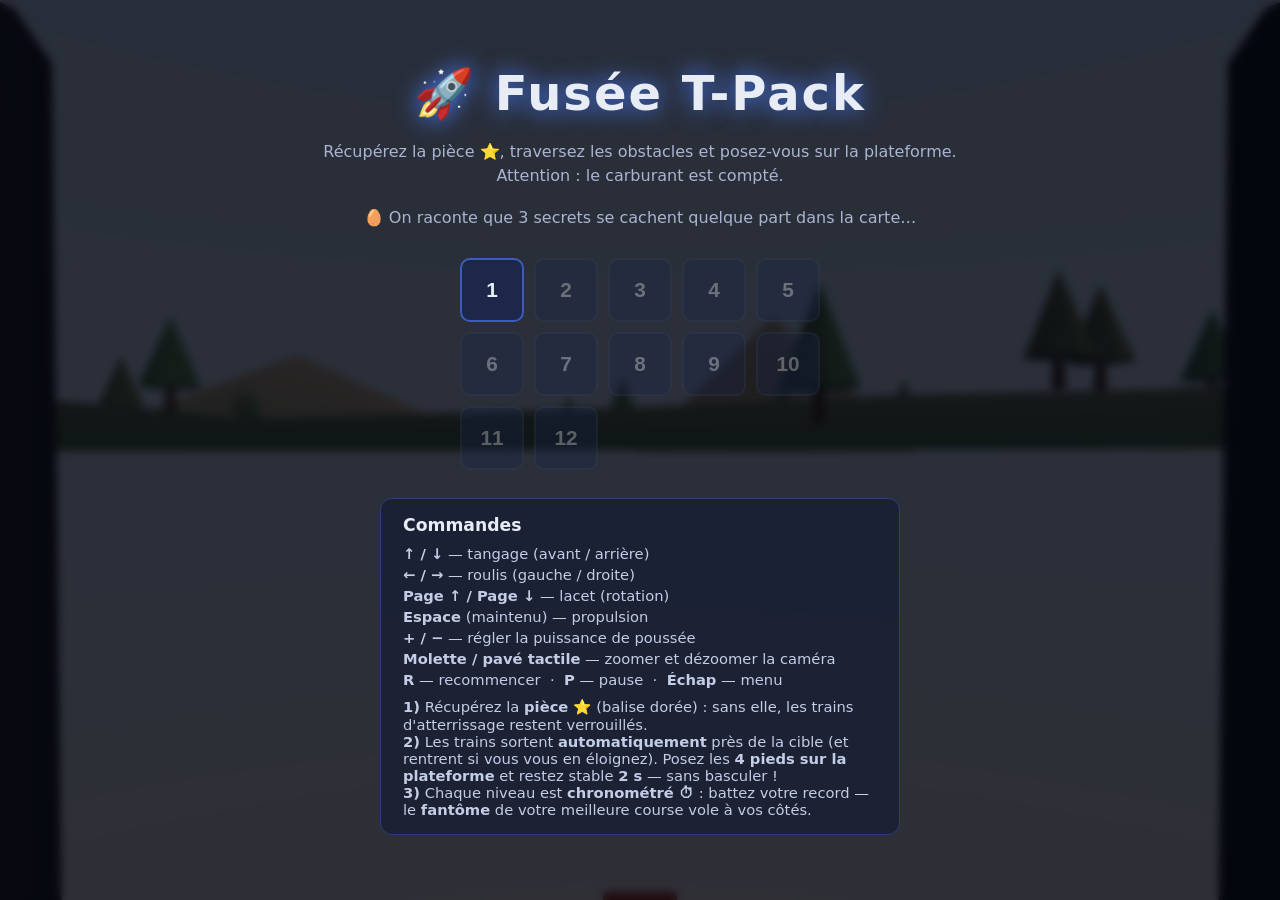
==== commit 1c0e6663: "Chrono sur tous les niveaux, records sauvegardés et fantôme façon Mario Kart - Limite de temps sur l" ====
--- a/Fusee-T-Pack.html
+++ b/Fusee-T-Pack.html
@@ -212,7 +212,9 @@
         d'atterrissage restent verrouillés.<br/>
         <b>2)</b> Les trains sortent <b>automatiquement</b> près de la cible (et rentrent
         si vous vous en éloignez). Posez les <b>4 pieds sur la plateforme</b> et restez
-        stable <b>2 s</b> — sans basculer !</p>
+        stable <b>2 s</b> — sans basculer !<br/>
+        <b>3)</b> Chaque niveau est <b>chronométré ⏱</b> : battez votre record — le
+        <b>fantôme</b> de votre meilleure course vole à vos côtés.</p>
     </div>
   </div>
 
@@ -256,11 +258,11 @@
   </div>
 
   <script>
-(()=>{var nu=1,dd=2,Sn=3,Bn=0,yt=1,iu=2;var oc=2;var oi=100;var Fo=204,Bo=205;var ru=0,pd=1,md=2,On=0,fd=1,gd=2,vd=3,_d=4,xd=5,yd=6,Md=7;var su=300,er=301,tr=302,zo=303,Ho=304,La=306,zr=1e3,Hr=1001,ko=1002,Ht=1003,Sd=1004;var gs=1005;var un=1006,io=1007;var Zi=1008;var En=1009,au=1010,ou=1011,kr=1012,lc=1013,ui=1014,dn=1015,ts=1016,cc=1017,hc=1018,nr=1020,lu=35902,cu=1021,hu=1022,en=1023,uu=1024,du=1025,Gr=1026,ir=1027,uc=1028,dc=1029,pu=1030,pc=1031;var mc=1033,Ys=33776,Zs=33777,Js=33778,Ks=33779,Go=35840,Vo=35841,Wo=35842,Xo=35843,jo=36196,qo=37492,Yo=37496,Zo=37808,Jo=37809,Ko=37810,$o=37811,Qo=37812,el=37813,tl=37814,nl=37815,il=37816,rl=37817,sl=37818,al=37819,ol=37820,ll=37821,$s=36492,cl=36494,hl=36495,mu=36283,ul=36284,dl=36285,pl=36286;var Qs=2300,ml=2301,ro=2302,Yc=2400,Zc=2401,Jc=2402;var qi="",zt="srgb",kn="srgb-linear",fc="display-p3",Ia="display-p3-linear",ea="linear",je="srgb",ta="rec709",na="p3";var Pi=7680;var fu=515;var Kc=35044;var $c="300 es",rr=2e3,ia=2001,zn=class{addEventListener(e,t){this._listeners===void 0&&(this._listeners={});let n=this._listeners;n[e]===void 0&&(n[e]=[]),n[e].indexOf(t)===-1&&n[e].push(t)}hasEventListener(e,t){if(this._listeners===void 0)return!1;let n=this._listeners;return n[e]!==void 0&&n[e].indexOf(t)!==-1}removeEventListener(e,t){if(this._listeners===void 0)return;let n=this._listeners[e];if(n!==void 0){let r=n.indexOf(t);r!==-1&&n.splice(r,1)}}dispatchEvent(e){if(this._listeners===void 0)return;let t=this._listeners[e.type];if(t!==void 0){e.target=this;let n=t.slice(0);for(let r=0,s=n.length;r<s;r++)n[r].call(this,e);e.target=null}}},vt=["00","01","02","03","04","05","06","07","08","09","0a","0b","0c","0d","0e","0f","10","11","12","13","14","15","16","17","18","19","1a","1b","1c","1d","1e","1f","20","21","22","23","24","25","26","27","28","29","2a","2b","2c","2d","2e","2f","30","31","32","33","34","35","36","37","38","39","3a","3b","3c","3d","3e","3f","40","41","42","43","44","45","46","47","48","49","4a","4b","4c","4d","4e","4f","50","51","52","53","54","55","56","57","58","59","5a","5b","5c","5d","5e","5f","60","61","62","63","64","65","66","67","68","69","6a","6b","6c","6d","6e","6f","70","71","72","73","74","75","76","77","78","79","7a","7b","7c","7d","7e","7f","80","81","82","83","84","85","86","87","88","89","8a","8b","8c","8d","8e","8f","90","91","92","93","94","95","96","97","98","99","9a","9b","9c","9d","9e","9f","a0","a1","a2","a3","a4","a5","a6","a7","a8","a9","aa","ab","ac","ad","ae","af","b0","b1","b2","b3","b4","b5","b6","b7","b8","b9","ba","bb","bc","bd","be","bf","c0","c1","c2","c3","c4","c5","c6","c7","c8","c9","ca","cb","cc","cd","ce","cf","d0","d1","d2","d3","d4","d5","d6","d7","d8","d9","da","db","dc","dd","de","df","e0","e1","e2","e3","e4","e5","e6","e7","e8","e9","ea","eb","ec","ed","ee","ef","f0","f1","f2","f3","f4","f5","f6","f7","f8","f9","fa","fb","fc","fd","fe","ff"],Qc=1234567,Ki=Math.PI/180,Vr=180/Math.PI;function _i(){let i=4294967295*Math.random()|0,e=4294967295*Math.random()|0,t=4294967295*Math.random()|0,n=4294967295*Math.random()|0;return(vt[255&i]+vt[i>>8&255]+vt[i>>16&255]+vt[i>>24&255]+"-"+vt[255&e]+vt[e>>8&255]+"-"+vt[e>>16&15|64]+vt[e>>24&255]+"-"+vt[63&t|128]+vt[t>>8&255]+"-"+vt[t>>16&255]+vt[t>>24&255]+vt[255&n]+vt[n>>8&255]+vt[n>>16&255]+vt[n>>24&255]).toLowerCase()}function mt(i,e,t){return Math.max(e,Math.min(t,i))}function fl(i,e){return(i%e+e)%e}function Nr(i,e,t){return(1-t)*i+t*e}function Yi(i,e){switch(e.constructor){case Float32Array:return i;case Uint32Array:return i/4294967295;case Uint16Array:return i/65535;case Uint8Array:return i/255;case Int32Array:return Math.max(i/2147483647,-1);case Int16Array:return Math.max(i/32767,-1);case Int8Array:return Math.max(i/127,-1);default:throw new Error("Invalid component type.")}}function Et(i,e){switch(e.constructor){case Float32Array:return i;case Uint32Array:return Math.round(4294967295*i);case Uint16Array:return Math.round(65535*i);case Uint8Array:return Math.round(255*i);case Int32Array:return Math.round(2147483647*i);case Int16Array:return Math.round(32767*i);case Int8Array:return Math.round(127*i);default:throw new Error("Invalid component type.")}}var pr={DEG2RAD:Ki,RAD2DEG:Vr,generateUUID:_i,clamp:mt,euclideanModulo:fl,mapLinear:function(i,e,t,n,r){return n+(i-e)*(r-n)/(t-e)},inverseLerp:function(i,e,t){return i!==e?(t-i)/(e-i):0},lerp:Nr,damp:function(i,e,t,n){return Nr(i,e,1-Math.exp(-t*n))},pingpong:function(i,e=1){return e-Math.abs(fl(i,2*e)-e)},smoothstep:function(i,e,t){return i<=e?0:i>=t?1:(i=(i-e)/(t-e))*i*(3-2*i)},smootherstep:function(i,e,t){return i<=e?0:i>=t?1:(i=(i-e)/(t-e))*i*i*(i*(6*i-15)+10)},randInt:function(i,e){return i+Math.floor(Math.random()*(e-i+1))},randFloat:function(i,e){return i+Math.random()*(e-i)},randFloatSpread:function(i){return i*(.5-Math.random())},seededRandom:function(i){i!==void 0&&(Qc=i);let e=Qc+=1831565813;return e=Math.imul(e^e>>>15,1|e),e^=e+Math.imul(e^e>>>7,61|e),((e^e>>>14)>>>0)/4294967296},degToRad:function(i){return i*Ki},radToDeg:function(i){return i*Vr},isPowerOfTwo:function(i){return(i&i-1)==0&&i!==0},ceilPowerOfTwo:function(i){return Math.pow(2,Math.ceil(Math.log(i)/Math.LN2))},floorPowerOfTwo:function(i){return Math.pow(2,Math.floor(Math.log(i)/Math.LN2))},setQuaternionFromProperEuler:function(i,e,t,n,r){let s=Math.cos,a=Math.sin,o=s(t/2),l=a(t/2),c=s((e+n)/2),h=a((e+n)/2),u=s((e-n)/2),d=a((e-n)/2),p=s((n-e)/2),f=a((n-e)/2);switch(r){case"XYX":i.set(o*h,l*u,l*d,o*c);break;case"YZY":i.set(l*d,o*h,l*u,o*c);break;case"ZXZ":i.set(l*u,l*d,o*h,o*c);break;case"XZX":i.set(o*h,l*f,l*p,o*c);break;case"YXY":i.set(l*p,o*h,l*f,o*c);break;case"ZYZ":i.set(l*f,l*p,o*h,o*c);break;default:console.warn("THREE.MathUtils: .setQuaternionFromProperEuler() encountered an unknown order: "+r)}},normalize:Et,denormalize:Yi},ne=class i{constructor(e=0,t=0){i.prototype.isVector2=!0,this.x=e,this.y=t}get width(){return this.x}set width(e){this.x=e}get height(){return this.y}set height(e){this.y=e}set(e,t){return this.x=e,this.y=t,this}setScalar(e){return this.x=e,this.y=e,this}setX(e){return this.x=e,this}setY(e){return this.y=e,this}setComponent(e,t){switch(e){case 0:this.x=t;break;case 1:this.y=t;break;default:throw new Error("index is out of range: "+e)}return this}getComponent(e){switch(e){case 0:return this.x;case 1:return this.y;default:throw new Error("index is out of range: "+e)}}clone(){return new this.constructor(this.x,this.y)}copy(e){return this.x=e.x,this.y=e.y,this}add(e){return this.x+=e.x,this.y+=e.y,this}addScalar(e){return this.x+=e,this.y+=e,this}addVectors(e,t){return this.x=e.x+t.x,this.y=e.y+t.y,this}addScaledVector(e,t){return this.x+=e.x*t,this.y+=e.y*t,this}sub(e){return this.x-=e.x,this.y-=e.y,this}subScalar(e){return this.x-=e,this.y-=e,this}subVectors(e,t){return this.x=e.x-t.x,this.y=e.y-t.y,this}multiply(e){return this.x*=e.x,this.y*=e.y,this}multiplyScalar(e){return this.x*=e,this.y*=e,this}divide(e){return this.x/=e.x,this.y/=e.y,this}divideScalar(e){return this.multiplyScalar(1/e)}applyMatrix3(e){let t=this.x,n=this.y,r=e.elements;return this.x=r[0]*t+r[3]*n+r[6],this.y=r[1]*t+r[4]*n+r[7],this}min(e){return this.x=Math.min(this.x,e.x),this.y=Math.min(this.y,e.y),this}max(e){return this.x=Math.max(this.x,e.x),this.y=Math.max(this.y,e.y),this}clamp(e,t){return this.x=Math.max(e.x,Math.min(t.x,this.x)),this.y=Math.max(e.y,Math.min(t.y,this.y)),this}clampScalar(e,t){return this.x=Math.max(e,Math.min(t,this.x)),this.y=Math.max(e,Math.min(t,this.y)),this}clampLength(e,t){let n=this.length();return this.divideScalar(n||1).multiplyScalar(Math.max(e,Math.min(t,n)))}floor(){return this.x=Math.floor(this.x),this.y=Math.floor(this.y),this}ceil(){return this.x=Math.ceil(this.x),this.y=Math.ceil(this.y),this}round(){return this.x=Math.round(this.x),this.y=Math.round(this.y),this}roundToZero(){return this.x=Math.trunc(this.x),this.y=Math.trunc(this.y),this}negate(){return this.x=-this.x,this.y=-this.y,this}dot(e){return this.x*e.x+this.y*e.y}cross(e){return this.x*e.y-this.y*e.x}lengthSq(){return this.x*this.x+this.y*this.y}length(){return Math.sqrt(this.x*this.x+this.y*this.y)}manhattanLength(){return Math.abs(this.x)+Math.abs(this.y)}normalize(){return this.divideScalar(this.length()||1)}angle(){return Math.atan2(-this.y,-this.x)+Math.PI}angleTo(e){let t=Math.sqrt(this.lengthSq()*e.lengthSq());if(t===0)return Math.PI/2;let n=this.dot(e)/t;return Math.acos(mt(n,-1,1))}distanceTo(e){return Math.sqrt(this.distanceToSquared(e))}distanceToSquared(e){let t=this.x-e.x,n=this.y-e.y;return t*t+n*n}manhattanDistanceTo(e){return Math.abs(this.x-e.x)+Math.abs(this.y-e.y)}setLength(e){return this.normalize().multiplyScalar(e)}lerp(e,t){return this.x+=(e.x-this.x)*t,this.y+=(e.y-this.y)*t,this}lerpVectors(e,t,n){return this.x=e.x+(t.x-e.x)*n,this.y=e.y+(t.y-e.y)*n,this}equals(e){return e.x===this.x&&e.y===this.y}fromArray(e,t=0){return this.x=e[t],this.y=e[t+1],this}toArray(e=[],t=0){return e[t]=this.x,e[t+1]=this.y,e}fromBufferAttribute(e,t){return this.x=e.getX(t),this.y=e.getY(t),this}rotateAround(e,t){let n=Math.cos(t),r=Math.sin(t),s=this.x-e.x,a=this.y-e.y;return this.x=s*n-a*r+e.x,this.y=s*r+a*n+e.y,this}random(){return this.x=Math.random(),this.y=Math.random(),this}*[Symbol.iterator](){yield this.x,yield this.y}},Ce=class i{constructor(e,t,n,r,s,a,o,l,c){i.prototype.isMatrix3=!0,this.elements=[1,0,0,0,1,0,0,0,1],e!==void 0&&this.set(e,t,n,r,s,a,o,l,c)}set(e,t,n,r,s,a,o,l,c){let h=this.elements;return h[0]=e,h[1]=r,h[2]=o,h[3]=t,h[4]=s,h[5]=l,h[6]=n,h[7]=a,h[8]=c,this}identity(){return this.set(1,0,0,0,1,0,0,0,1),this}copy(e){let t=this.elements,n=e.elements;return t[0]=n[0],t[1]=n[1],t[2]=n[2],t[3]=n[3],t[4]=n[4],t[5]=n[5],t[6]=n[6],t[7]=n[7],t[8]=n[8],this}extractBasis(e,t,n){return e.setFromMatrix3Column(this,0),t.setFromMatrix3Column(this,1),n.setFromMatrix3Column(this,2),this}setFromMatrix4(e){let t=e.elements;return this.set(t[0],t[4],t[8],t[1],t[5],t[9],t[2],t[6],t[10]),this}multiply(e){return this.multiplyMatrices(this,e)}premultiply(e){return this.multiplyMatrices(e,this)}multiplyMatrices(e,t){let n=e.elements,r=t.elements,s=this.elements,a=n[0],o=n[3],l=n[6],c=n[1],h=n[4],u=n[7],d=n[2],p=n[5],f=n[8],x=r[0],m=r[3],_=r[6],v=r[1],g=r[4],M=r[7],A=r[2],S=r[5],w=r[8];return s[0]=a*x+o*v+l*A,s[3]=a*m+o*g+l*S,s[6]=a*_+o*M+l*w,s[1]=c*x+h*v+u*A,s[4]=c*m+h*g+u*S,s[7]=c*_+h*M+u*w,s[2]=d*x+p*v+f*A,s[5]=d*m+p*g+f*S,s[8]=d*_+p*M+f*w,this}multiplyScalar(e){let t=this.elements;return t[0]*=e,t[3]*=e,t[6]*=e,t[1]*=e,t[4]*=e,t[7]*=e,t[2]*=e,t[5]*=e,t[8]*=e,this}determinant(){let e=this.elements,t=e[0],n=e[1],r=e[2],s=e[3],a=e[4],o=e[5],l=e[6],c=e[7],h=e[8];return t*a*h-t*o*c-n*s*h+n*o*l+r*s*c-r*a*l}invert(){let e=this.elements,t=e[0],n=e[1],r=e[2],s=e[3],a=e[4],o=e[5],l=e[6],c=e[7],h=e[8],u=h*a-o*c,d=o*l-h*s,p=c*s-a*l,f=t*u+n*d+r*p;if(f===0)return this.set(0,0,0,0,0,0,0,0,0);let x=1/f;return e[0]=u*x,e[1]=(r*c-h*n)*x,e[2]=(o*n-r*a)*x,e[3]=d*x,e[4]=(h*t-r*l)*x,e[5]=(r*s-o*t)*x,e[6]=p*x,e[7]=(n*l-c*t)*x,e[8]=(a*t-n*s)*x,this}transpose(){let e,t=this.elements;return e=t[1],t[1]=t[3],t[3]=e,e=t[2],t[2]=t[6],t[6]=e,e=t[5],t[5]=t[7],t[7]=e,this}getNormalMatrix(e){return this.setFromMatrix4(e).invert().transpose()}transposeIntoArray(e){let t=this.elements;return e[0]=t[0],e[1]=t[3],e[2]=t[6],e[3]=t[1],e[4]=t[4],e[5]=t[7],e[6]=t[2],e[7]=t[5],e[8]=t[8],this}setUvTransform(e,t,n,r,s,a,o){let l=Math.cos(s),c=Math.sin(s);return this.set(n*l,n*c,-n*(l*a+c*o)+a+e,-r*c,r*l,-r*(-c*a+l*o)+o+t,0,0,1),this}scale(e,t){return this.premultiply(so.makeScale(e,t)),this}rotate(e){return this.premultiply(so.makeRotation(-e)),this}translate(e,t){return this.premultiply(so.makeTranslation(e,t)),this}makeTranslation(e,t){return e.isVector2?this.set(1,0,e.x,0,1,e.y,0,0,1):this.set(1,0,e,0,1,t,0,0,1),this}makeRotation(e){let t=Math.cos(e),n=Math.sin(e);return this.set(t,-n,0,n,t,0,0,0,1),this}makeScale(e,t){return this.set(e,0,0,0,t,0,0,0,1),this}equals(e){let t=this.elements,n=e.elements;for(let r=0;r<9;r++)if(t[r]!==n[r])return!1;return!0}fromArray(e,t=0){for(let n=0;n<9;n++)this.elements[n]=e[n+t];return this}toArray(e=[],t=0){let n=this.elements;return e[t]=n[0],e[t+1]=n[1],e[t+2]=n[2],e[t+3]=n[3],e[t+4]=n[4],e[t+5]=n[5],e[t+6]=n[6],e[t+7]=n[7],e[t+8]=n[8],e}clone(){return new this.constructor().fromArray(this.elements)}},so=new Ce;function gu(i){for(let e=i.length-1;e>=0;--e)if(i[e]>=65535)return!0;return!1}function ra(i){return document.createElementNS("http://www.w3.org/1999/xhtml",i)}function bd(){let i=ra("canvas");return i.style.display="block",i}var eh={};function vu(i){i in eh||(eh[i]=!0,console.warn(i))}var th=new Ce().set(.8224621,.177538,0,.0331941,.9668058,0,.0170827,.0723974,.9105199),nh=new Ce().set(1.2249401,-.2249404,0,-.0420569,1.0420571,0,-.0196376,-.0786361,1.0982735),vs={[kn]:{transfer:ea,primaries:ta,toReference:i=>i,fromReference:i=>i},[zt]:{transfer:je,primaries:ta,toReference:i=>i.convertSRGBToLinear(),fromReference:i=>i.convertLinearToSRGB()},[Ia]:{transfer:ea,primaries:na,toReference:i=>i.applyMatrix3(nh),fromReference:i=>i.applyMatrix3(th)},[fc]:{transfer:je,primaries:na,toReference:i=>i.convertSRGBToLinear().applyMatrix3(nh),fromReference:i=>i.applyMatrix3(th).convertLinearToSRGB()}},Ed=new Set([kn,Ia]),ke={enabled:!0,_workingColorSpace:kn,get workingColorSpace(){return this._workingColorSpace},set workingColorSpace(i){if(!Ed.has(i))throw new Error(`Unsupported working color space, "${i}".`);this._workingColorSpace=i},convert:function(i,e,t){if(this.enabled===!1||e===t||!e||!t)return i;let n=vs[e].toReference;return(0,vs[t].fromReference)(n(i))},fromWorkingColorSpace:function(i,e){return this.convert(i,this._workingColorSpace,e)},toWorkingColorSpace:function(i,e){return this.convert(i,e,this._workingColorSpace)},getPrimaries:function(i){return vs[i].primaries},getTransfer:function(i){return i===qi?ea:vs[i].transfer}};function $i(i){return i<.04045?.0773993808*i:Math.pow(.9478672986*i+.0521327014,2.4)}function ao(i){return i<.0031308?12.92*i:1.055*Math.pow(i,.41666)-.055}var Li,gl=class{static getDataURL(e){if(/^data:/i.test(e.src)||typeof HTMLCanvasElement>"u")return e.src;let t;if(e instanceof HTMLCanvasElement)t=e;else{Li===void 0&&(Li=ra("canvas")),Li.width=e.width,Li.height=e.height;let n=Li.getContext("2d");e instanceof ImageData?n.putImageData(e,0,0):n.drawImage(e,0,0,e.width,e.height),t=Li}return t.width>2048||t.height>2048?(console.warn("THREE.ImageUtils.getDataURL: Image converted to jpg for performance reasons",e),t.toDataURL("image/jpeg",.6)):t.toDataURL("image/png")}static sRGBToLinear(e){if(typeof HTMLImageElement<"u"&&e instanceof HTMLImageElement||typeof HTMLCanvasElement<"u"&&e instanceof HTMLCanvasElement||typeof ImageBitmap<"u"&&e instanceof ImageBitmap){let t=ra("canvas");t.width=e.width,t.height=e.height;let n=t.getContext("2d");n.drawImage(e,0,0,e.width,e.height);let r=n.getImageData(0,0,e.width,e.height),s=r.data;for(let a=0;a<s.length;a++)s[a]=255*$i(s[a]/255);return n.putImageData(r,0,0),t}if(e.data){let t=e.data.slice(0);for(let n=0;n<t.length;n++)t instanceof Uint8Array||t instanceof Uint8ClampedArray?t[n]=Math.floor(255*$i(t[n]/255)):t[n]=$i(t[n]);return{data:t,width:e.width,height:e.height}}return console.warn("THREE.ImageUtils.sRGBToLinear(): Unsupported image type. No color space conversion applied."),e}},Td=0,sa=class{constructor(e=null){this.isSource=!0,Object.defineProperty(this,"id",{value:Td++}),this.uuid=_i(),this.data=e,this.dataReady=!0,this.version=0}set needsUpdate(e){e===!0&&this.version++}toJSON(e){let t=e===void 0||typeof e=="string";if(!t&&e.images[this.uuid]!==void 0)return e.images[this.uuid];let n={uuid:this.uuid,url:""},r=this.data;if(r!==null){let s;if(Array.isArray(r)){s=[];for(let a=0,o=r.length;a<o;a++)r[a].isDataTexture?s.push(oo(r[a].image)):s.push(oo(r[a]))}else s=oo(r);n.url=s}return t||(e.images[this.uuid]=n),n}};function oo(i){return typeof HTMLImageElement<"u"&&i instanceof HTMLImageElement||typeof HTMLCanvasElement<"u"&&i instanceof HTMLCanvasElement||typeof ImageBitmap<"u"&&i instanceof ImageBitmap?gl.getDataURL(i):i.data?{data:Array.from(i.data),width:i.width,height:i.height,type:i.data.constructor.name}:(console.warn("THREE.Texture: Unable to serialize Texture."),{})}var wd=0,Rt=class i extends zn{constructor(e=i.DEFAULT_IMAGE,t=i.DEFAULT_MAPPING,n=1001,r=1001,s=1006,a=1008,o=en,l=En,c=i.DEFAULT_ANISOTROPY,h=""){super(),this.isTexture=!0,Object.defineProperty(this,"id",{value:wd++}),this.uuid=_i(),this.name="",this.source=new sa(e),this.mipmaps=[],this.mapping=t,this.channel=0,this.wrapS=n,this.wrapT=r,this.magFilter=s,this.minFilter=a,this.anisotropy=c,this.format=o,this.internalFormat=null,this.type=l,this.offset=new ne(0,0),this.repeat=new ne(1,1),this.center=new ne(0,0),this.rotation=0,this.matrixAutoUpdate=!0,this.matrix=new Ce,this.generateMipmaps=!0,this.premultiplyAlpha=!1,this.flipY=!0,this.unpackAlignment=4,this.colorSpace=h,this.userData={},this.version=0,this.onUpdate=null,this.isRenderTargetTexture=!1,this.pmremVersion=0}get image(){return this.source.data}set image(e=null){this.source.data=e}updateMatrix(){this.matrix.setUvTransform(this.offset.x,this.offset.y,this.repeat.x,this.repeat.y,this.rotation,this.center.x,this.center.y)}clone(){return new this.constructor().copy(this)}copy(e){return this.name=e.name,this.source=e.source,this.mipmaps=e.mipmaps.slice(0),this.mapping=e.mapping,this.channel=e.channel,this.wrapS=e.wrapS,this.wrapT=e.wrapT,this.magFilter=e.magFilter,this.minFilter=e.minFilter,this.anisotropy=e.anisotropy,this.format=e.format,this.internalFormat=e.internalFormat,this.type=e.type,this.offset.copy(e.offset),this.repeat.copy(e.repeat),this.center.copy(e.center),this.rotation=e.rotation,this.matrixAutoUpdate=e.matrixAutoUpdate,this.matrix.copy(e.matrix),this.generateMipmaps=e.generateMipmaps,this.premultiplyAlpha=e.premultiplyAlpha,this.flipY=e.flipY,this.unpackAlignment=e.unpackAlignment,this.colorSpace=e.colorSpace,this.userData=JSON.parse(JSON.stringify(e.userData)),this.needsUpdate=!0,this}toJSON(e){let t=e===void 0||typeof e=="string";if(!t&&e.textures[this.uuid]!==void 0)return e.textures[this.uuid];let n={metadata:{version:4.6,type:"Texture",generator:"Texture.toJSON"},uuid:this.uuid,name:this.name,image:this.source.toJSON(e).uuid,mapping:this.mapping,channel:this.channel,repeat:[this.repeat.x,this.repeat.y],offset:[this.offset.x,this.offset.y],center:[this.center.x,this.center.y],rotation:this.rotation,wrap:[this.wrapS,this.wrapT],format:this.format,internalFormat:this.internalFormat,type:this.type,colorSpace:this.colorSpace,minFilter:this.minFilter,magFilter:this.magFilter,anisotropy:this.anisotropy,flipY:this.flipY,generateMipmaps:this.generateMipmaps,premultiplyAlpha:this.premultiplyAlpha,unpackAlignment:this.unpackAlignment};return Object.keys(this.userData).length>0&&(n.userData=this.userData),t||(e.textures[this.uuid]=n),n}dispose(){this.dispatchEvent({type:"dispose"})}transformUv(e){if(this.mapping!==su)return e;if(e.applyMatrix3(this.matrix),e.x<0||e.x>1)switch(this.wrapS){case zr:e.x=e.x-Math.floor(e.x);break;case Hr:e.x=e.x<0?0:1;break;case ko:Math.abs(Math.floor(e.x)%2)===1?e.x=Math.ceil(e.x)-e.x:e.x=e.x-Math.floor(e.x)}if(e.y<0||e.y>1)switch(this.wrapT){case zr:e.y=e.y-Math.floor(e.y);break;case Hr:e.y=e.y<0?0:1;break;case ko:Math.abs(Math.floor(e.y)%2)===1?e.y=Math.ceil(e.y)-e.y:e.y=e.y-Math.floor(e.y)}return this.flipY&&(e.y=1-e.y),e}set needsUpdate(e){e===!0&&(this.version++,this.source.needsUpdate=!0)}set needsPMREMUpdate(e){e===!0&&this.pmremVersion++}};Rt.DEFAULT_IMAGE=null,Rt.DEFAULT_MAPPING=su,Rt.DEFAULT_ANISOTROPY=1;var Ve=class i{constructor(e=0,t=0,n=0,r=1){i.prototype.isVector4=!0,this.x=e,this.y=t,this.z=n,this.w=r}get width(){return this.z}set width(e){this.z=e}get height(){return this.w}set height(e){this.w=e}set(e,t,n,r){return this.x=e,this.y=t,this.z=n,this.w=r,this}setScalar(e){return this.x=e,this.y=e,this.z=e,this.w=e,this}setX(e){return this.x=e,this}setY(e){return this.y=e,this}setZ(e){return this.z=e,this}setW(e){return this.w=e,this}setComponent(e,t){switch(e){case 0:this.x=t;break;case 1:this.y=t;break;case 2:this.z=t;break;case 3:this.w=t;break;default:throw new Error("index is out of range: "+e)}return this}getComponent(e){switch(e){case 0:return this.x;case 1:return this.y;case 2:return this.z;case 3:return this.w;default:throw new Error("index is out of range: "+e)}}clone(){return new this.constructor(this.x,this.y,this.z,this.w)}copy(e){return this.x=e.x,this.y=e.y,this.z=e.z,this.w=e.w!==void 0?e.w:1,this}add(e){return this.x+=e.x,this.y+=e.y,this.z+=e.z,this.w+=e.w,this}addScalar(e){return this.x+=e,this.y+=e,this.z+=e,this.w+=e,this}addVectors(e,t){return this.x=e.x+t.x,this.y=e.y+t.y,this.z=e.z+t.z,this.w=e.w+t.w,this}addScaledVector(e,t){return this.x+=e.x*t,this.y+=e.y*t,this.z+=e.z*t,this.w+=e.w*t,this}sub(e){return this.x-=e.x,this.y-=e.y,this.z-=e.z,this.w-=e.w,this}subScalar(e){return this.x-=e,this.y-=e,this.z-=e,this.w-=e,this}subVectors(e,t){return this.x=e.x-t.x,this.y=e.y-t.y,this.z=e.z-t.z,this.w=e.w-t.w,this}multiply(e){return this.x*=e.x,this.y*=e.y,this.z*=e.z,this.w*=e.w,this}multiplyScalar(e){return this.x*=e,this.y*=e,this.z*=e,this.w*=e,this}applyMatrix4(e){let t=this.x,n=this.y,r=this.z,s=this.w,a=e.elements;return this.x=a[0]*t+a[4]*n+a[8]*r+a[12]*s,this.y=a[1]*t+a[5]*n+a[9]*r+a[13]*s,this.z=a[2]*t+a[6]*n+a[10]*r+a[14]*s,this.w=a[3]*t+a[7]*n+a[11]*r+a[15]*s,this}divideScalar(e){return this.multiplyScalar(1/e)}setAxisAngleFromQuaternion(e){this.w=2*Math.acos(e.w);let t=Math.sqrt(1-e.w*e.w);return t<1e-4?(this.x=1,this.y=0,this.z=0):(this.x=e.x/t,this.y=e.y/t,this.z=e.z/t),this}setAxisAngleFromRotationMatrix(e){let t,n,r,s,l=e.elements,c=l[0],h=l[4],u=l[8],d=l[1],p=l[5],f=l[9],x=l[2],m=l[6],_=l[10];if(Math.abs(h-d)<.01&&Math.abs(u-x)<.01&&Math.abs(f-m)<.01){if(Math.abs(h+d)<.1&&Math.abs(u+x)<.1&&Math.abs(f+m)<.1&&Math.abs(c+p+_-3)<.1)return this.set(1,0,0,0),this;t=Math.PI;let g=(c+1)/2,M=(p+1)/2,A=(_+1)/2,S=(h+d)/4,w=(u+x)/4,N=(f+m)/4;return g>M&&g>A?g<.01?(n=0,r=.707106781,s=.707106781):(n=Math.sqrt(g),r=S/n,s=w/n):M>A?M<.01?(n=.707106781,r=0,s=.707106781):(r=Math.sqrt(M),n=S/r,s=N/r):A<.01?(n=.707106781,r=.707106781,s=0):(s=Math.sqrt(A),n=w/s,r=N/s),this.set(n,r,s,t),this}let v=Math.sqrt((m-f)*(m-f)+(u-x)*(u-x)+(d-h)*(d-h));return Math.abs(v)<.001&&(v=1),this.x=(m-f)/v,this.y=(u-x)/v,this.z=(d-h)/v,this.w=Math.acos((c+p+_-1)/2),this}setFromMatrixPosition(e){let t=e.elements;return this.x=t[12],this.y=t[13],this.z=t[14],this.w=t[15],this}min(e){return this.x=Math.min(this.x,e.x),this.y=Math.min(this.y,e.y),this.z=Math.min(this.z,e.z),this.w=Math.min(this.w,e.w),this}max(e){return this.x=Math.max(this.x,e.x),this.y=Math.max(this.y,e.y),this.z=Math.max(this.z,e.z),this.w=Math.max(this.w,e.w),this}clamp(e,t){return this.x=Math.max(e.x,Math.min(t.x,this.x)),this.y=Math.max(e.y,Math.min(t.y,this.y)),this.z=Math.max(e.z,Math.min(t.z,this.z)),this.w=Math.max(e.w,Math.min(t.w,this.w)),this}clampScalar(e,t){return this.x=Math.max(e,Math.min(t,this.x)),this.y=Math.max(e,Math.min(t,this.y)),this.z=Math.max(e,Math.min(t,this.z)),this.w=Math.max(e,Math.min(t,this.w)),this}clampLength(e,t){let n=this.length();return this.divideScalar(n||1).multiplyScalar(Math.max(e,Math.min(t,n)))}floor(){return this.x=Math.floor(this.x),this.y=Math.floor(this.y),this.z=Math.floor(this.z),this.w=Math.floor(this.w),this}ceil(){return this.x=Math.ceil(this.x),this.y=Math.ceil(this.y),this.z=Math.ceil(this.z),this.w=Math.ceil(this.w),this}round(){return this.x=Math.round(this.x),this.y=Math.round(this.y),this.z=Math.round(this.z),this.w=Math.round(this.w),this}roundToZero(){return this.x=Math.trunc(this.x),this.y=Math.trunc(this.y),this.z=Math.trunc(this.z),this.w=Math.trunc(this.w),this}negate(){return this.x=-this.x,this.y=-this.y,this.z=-this.z,this.w=-this.w,this}dot(e){return this.x*e.x+this.y*e.y+this.z*e.z+this.w*e.w}lengthSq(){return this.x*this.x+this.y*this.y+this.z*this.z+this.w*this.w}length(){return Math.sqrt(this.x*this.x+this.y*this.y+this.z*this.z+this.w*this.w)}manhattanLength(){return Math.abs(this.x)+Math.abs(this.y)+Math.abs(this.z)+Math.abs(this.w)}normalize(){return this.divideScalar(this.length()||1)}setLength(e){return this.normalize().multiplyScalar(e)}lerp(e,t){return this.x+=(e.x-this.x)*t,this.y+=(e.y-this.y)*t,this.z+=(e.z-this.z)*t,this.w+=(e.w-this.w)*t,this}lerpVectors(e,t,n){return this.x=e.x+(t.x-e.x)*n,this.y=e.y+(t.y-e.y)*n,this.z=e.z+(t.z-e.z)*n,this.w=e.w+(t.w-e.w)*n,this}equals(e){return e.x===this.x&&e.y===this.y&&e.z===this.z&&e.w===this.w}fromArray(e,t=0){return this.x=e[t],this.y=e[t+1],this.z=e[t+2],this.w=e[t+3],this}toArray(e=[],t=0){return e[t]=this.x,e[t+1]=this.y,e[t+2]=this.z,e[t+3]=this.w,e}fromBufferAttribute(e,t){return this.x=e.getX(t),this.y=e.getY(t),this.z=e.getZ(t),this.w=e.getW(t),this}random(){return this.x=Math.random(),this.y=Math.random(),this.z=Math.random(),this.w=Math.random(),this}*[Symbol.iterator](){yield this.x,yield this.y,yield this.z,yield this.w}},vl=class extends zn{constructor(e=1,t=1,n={}){super(),this.isRenderTarget=!0,this.width=e,this.height=t,this.depth=1,this.scissor=new Ve(0,0,e,t),this.scissorTest=!1,this.viewport=new Ve(0,0,e,t);let r={width:e,height:t,depth:1};n=Object.assign({generateMipmaps:!1,internalFormat:null,minFilter:un,depthBuffer:!0,stencilBuffer:!1,resolveDepthBuffer:!0,resolveStencilBuffer:!0,depthTexture:null,samples:0,count:1},n);let s=new Rt(r,n.mapping,n.wrapS,n.wrapT,n.magFilter,n.minFilter,n.format,n.type,n.anisotropy,n.colorSpace);s.flipY=!1,s.generateMipmaps=n.generateMipmaps,s.internalFormat=n.internalFormat,this.textures=[];let a=n.count;for(let o=0;o<a;o++)this.textures[o]=s.clone(),this.textures[o].isRenderTargetTexture=!0;this.depthBuffer=n.depthBuffer,this.stencilBuffer=n.stencilBuffer,this.resolveDepthBuffer=n.resolveDepthBuffer,this.resolveStencilBuffer=n.resolveStencilBuffer,this.depthTexture=n.depthTexture,this.samples=n.samples}get texture(){return this.textures[0]}set texture(e){this.textures[0]=e}setSize(e,t,n=1){if(this.width!==e||this.height!==t||this.depth!==n){this.width=e,this.height=t,this.depth=n;for(let r=0,s=this.textures.length;r<s;r++)this.textures[r].image.width=e,this.textur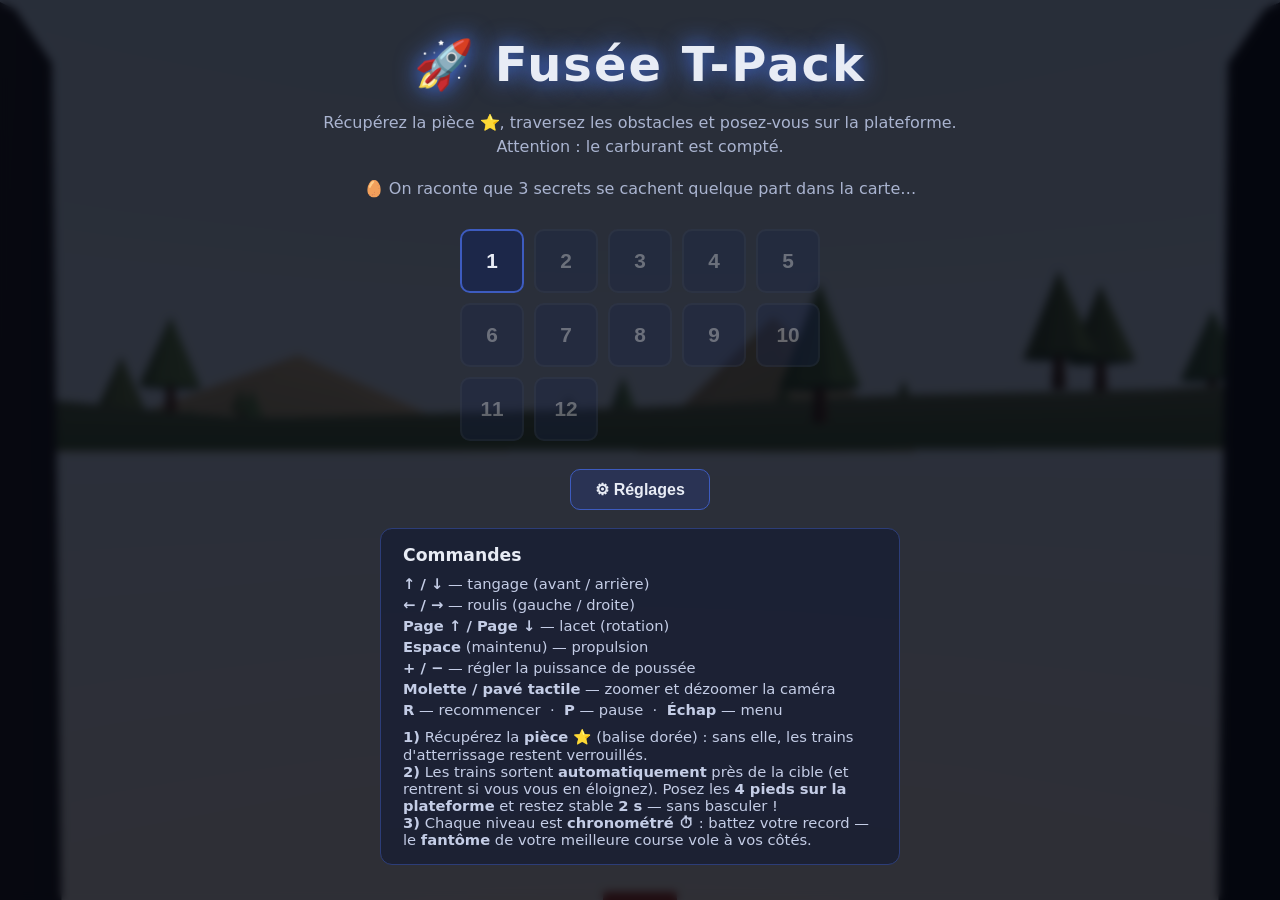
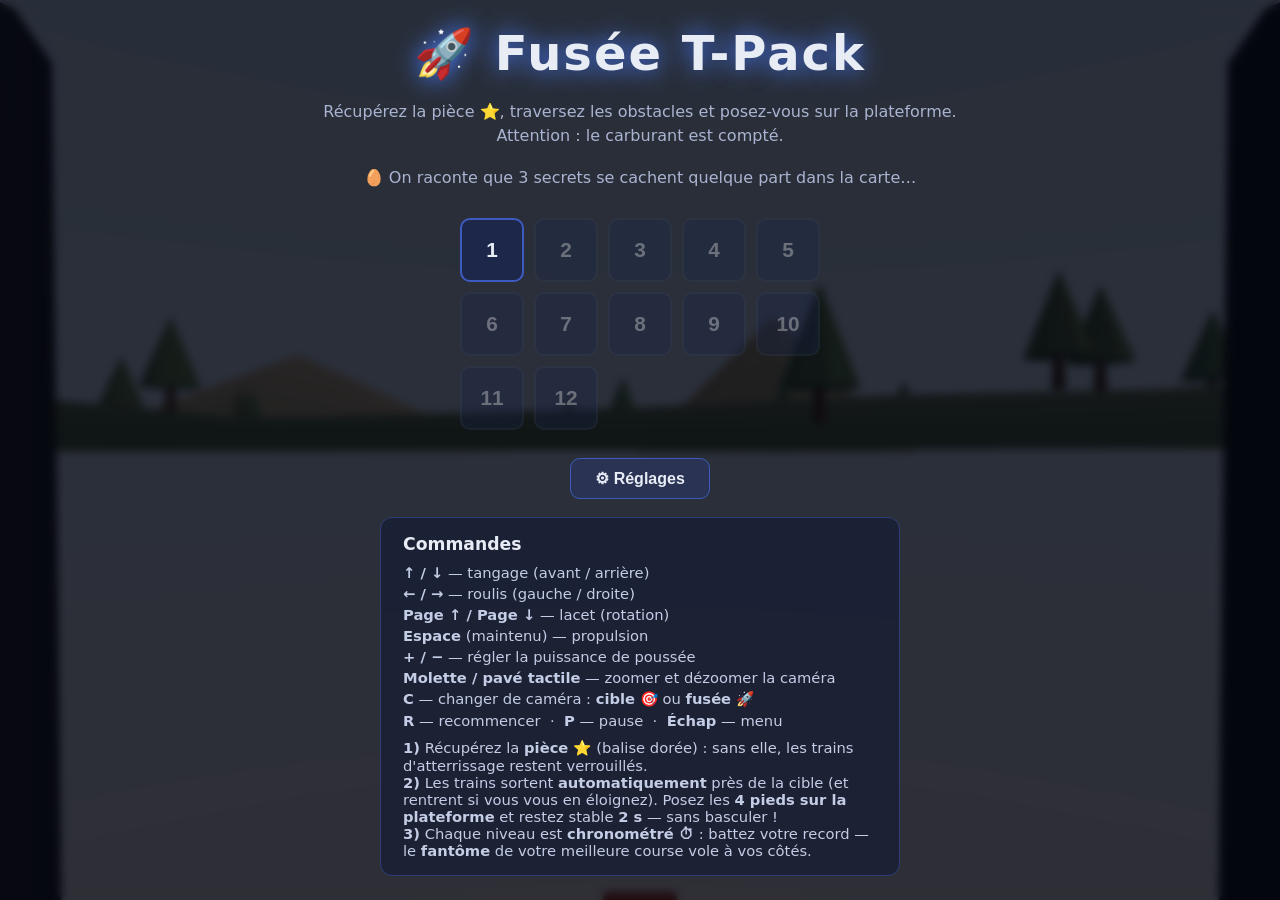
